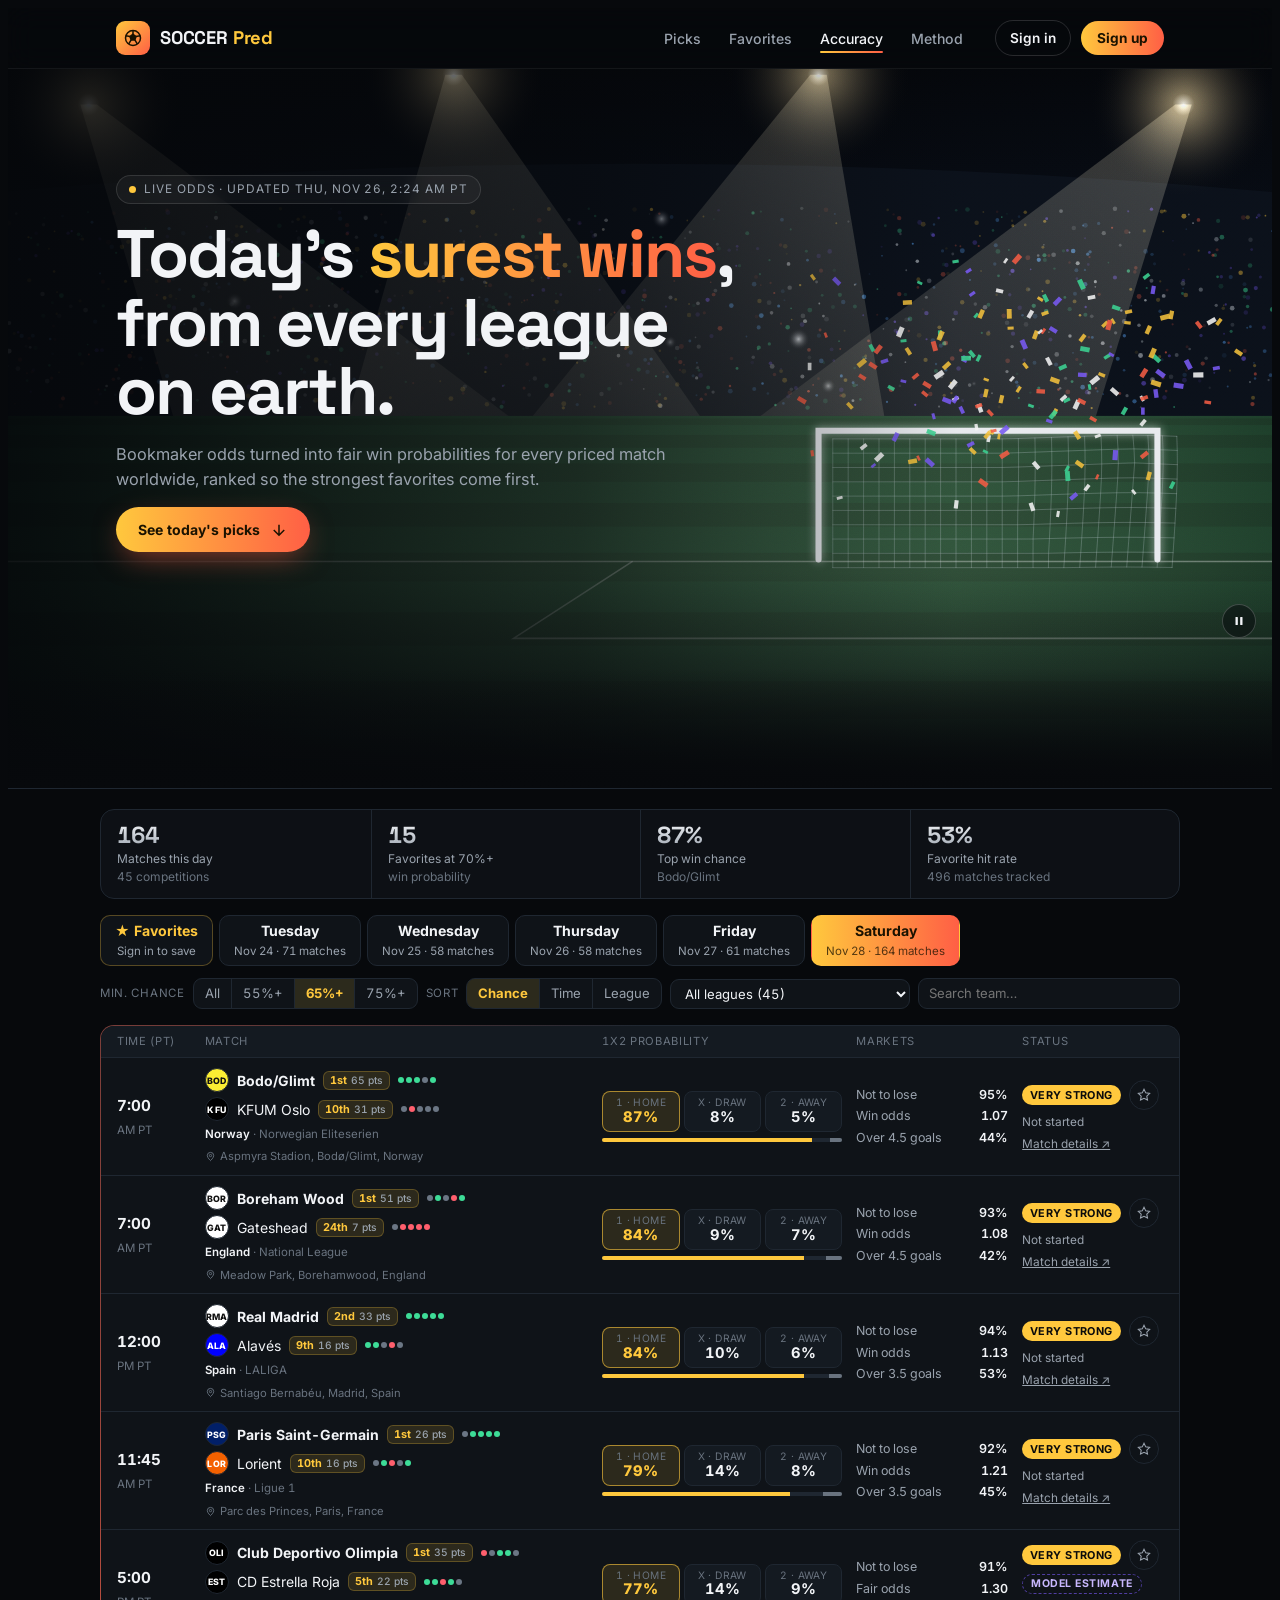
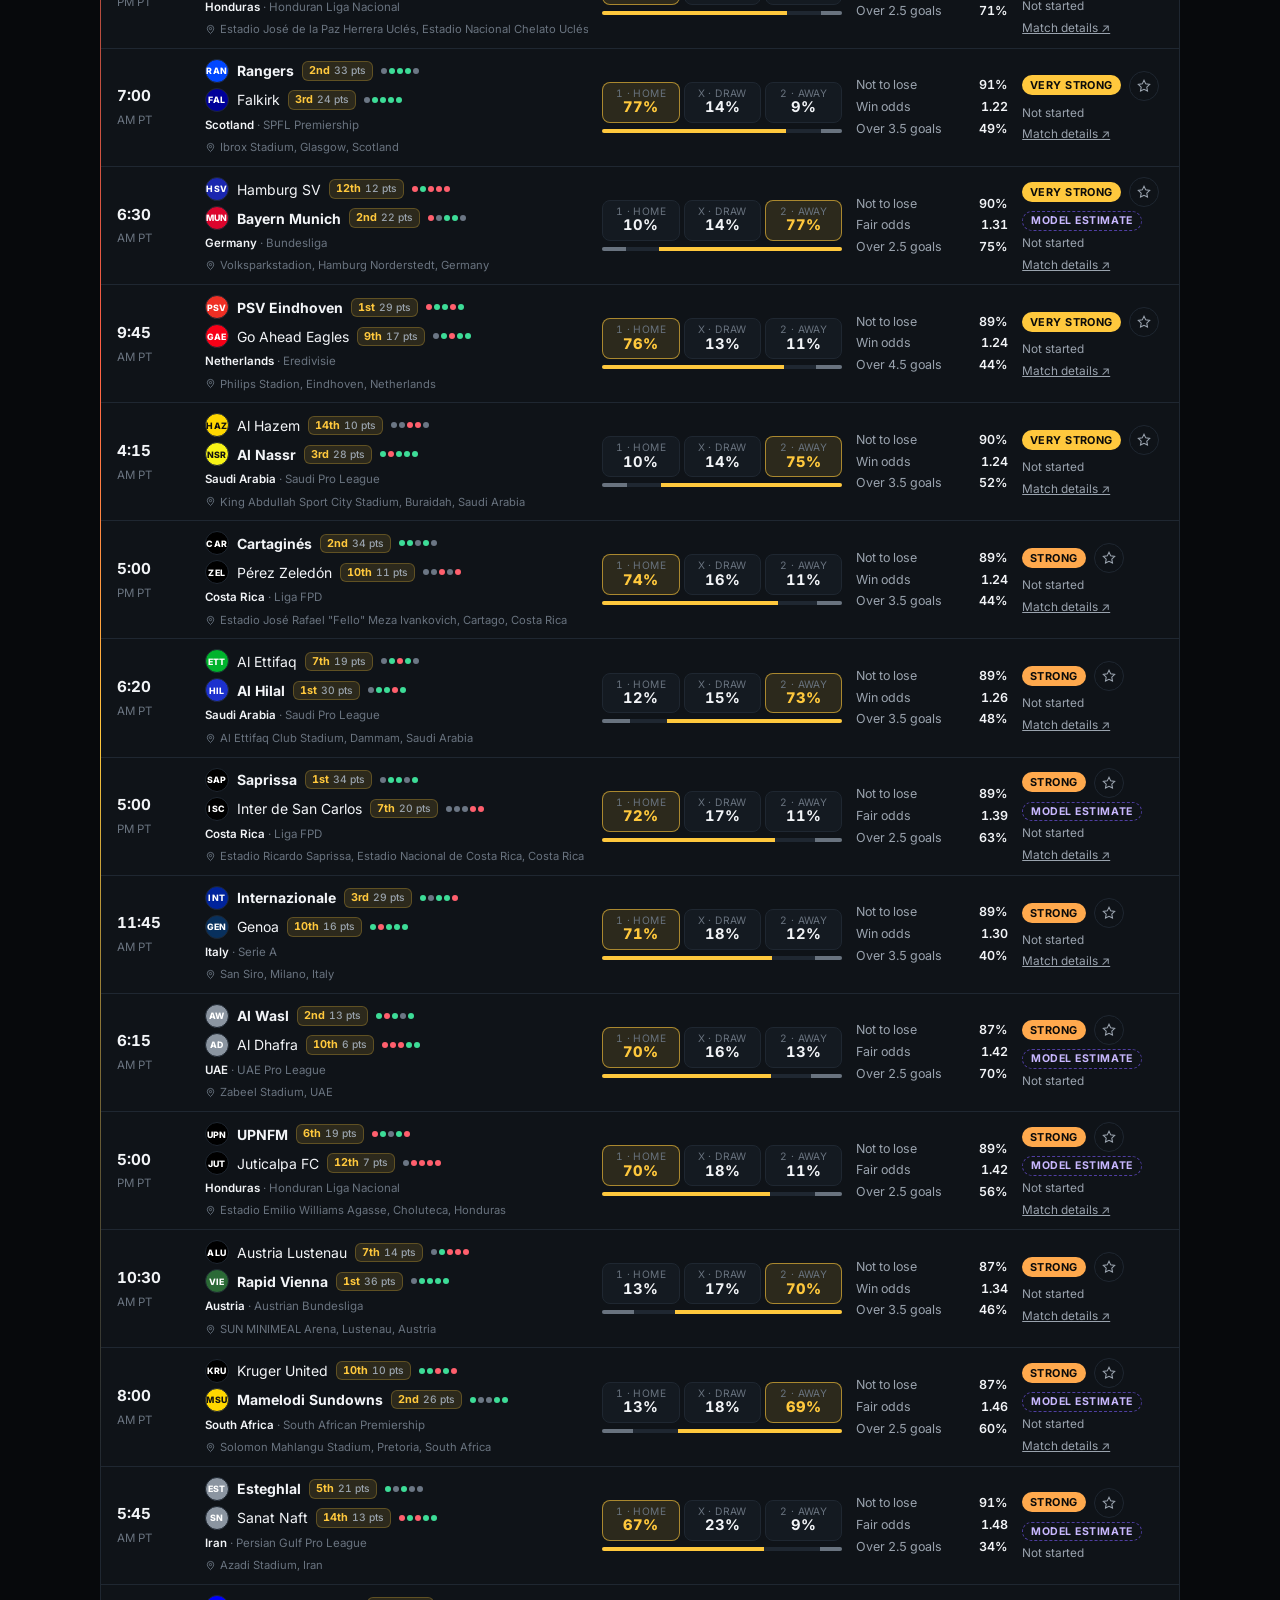
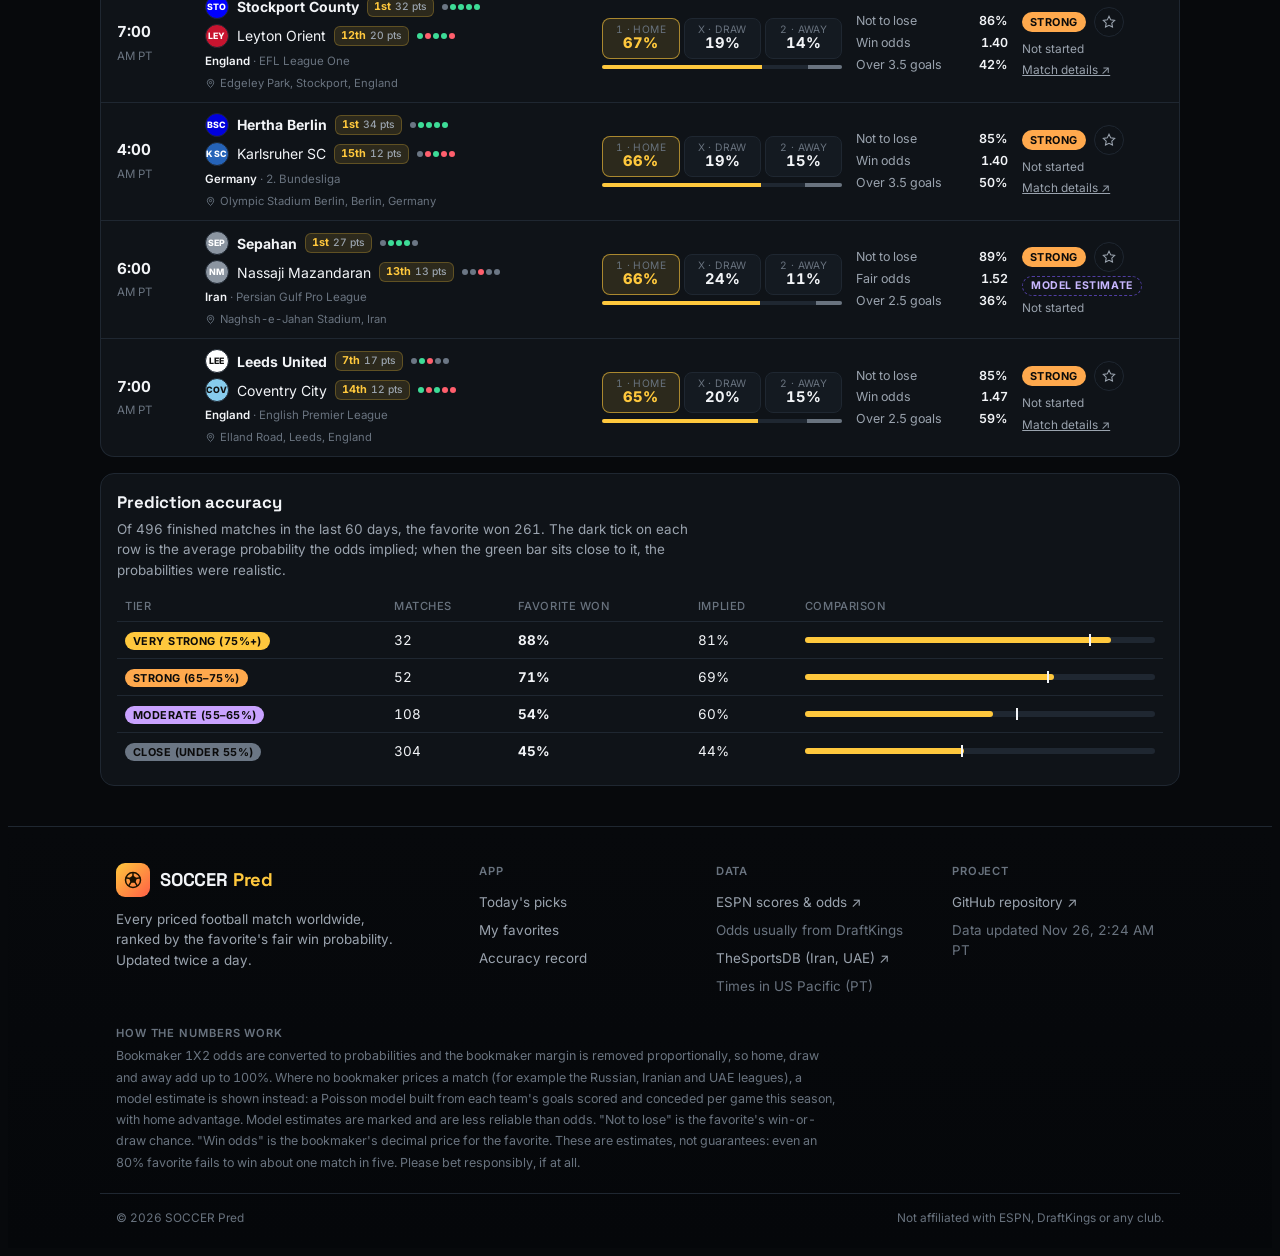
==== index.html @ 6548b14e "Daily data refresh" ====
<!doctype html><html lang="en"><head><meta charset="utf-8"><meta name="viewport" content="width=device-width,initial-scale=1"><title>SOCCER Pred</title>
<meta name="claude:viewport-fit-sides" content="cover">
<link rel="preconnect" href="https://fonts.googleapis.com">
<link rel="stylesheet" href="https://fonts.googleapis.com/css2?family=Inter:wght@400;500;600;700;800&family=Space+Grotesk:wght@600;700&display=swap">
<style>
/* Layout: analyst board. Summary strip, day + filter bar, then one dense row per fixture
   (kick-off | teams with form | 1-X-2 probability | markets | status), stacking to cards on phones. */
:root{
  --bg:#07090c; --surface:#0f1318; --raise:#141a21; --ink:#f2f4f7; --muted:#9aa3ae; --faint:#69737f; --line:#1f2731;
  --accent:#ffc83d; --accent-2:#ff5f45; --accent-3:#7c5cff; --accent-ink:#1a1200; --accent-soft:rgba(255,200,61,.12);
  --tier4:#ffc83d; --tier3:#ffa94d; --tier2:#c9a2ff; --tier1:#6b7684;
  --live:#ff5f45; --win:#3ddc97; --loss:#ff5f6d; --draw:#6b7684;
  --font:"Inter",system-ui,"Segoe UI",sans-serif; --display:"Space Grotesk","Inter",system-ui,sans-serif;
  --r:14px; color-scheme:dark;
}
*{box-sizing:border-box}
body{background:var(--bg);color:var(--ink);font-family:var(--font);font-size:14px;line-height:1.5;font-variant-numeric:tabular-nums;
  padding-left:max(16px,env(safe-area-inset-left,0px));padding-right:max(16px,env(safe-area-inset-right,0px));padding-block:20px 56px}
.wrap{max-width:1080px;margin:0 auto;display:flex;flex-direction:column;gap:16px}
button,select,input{font:inherit;color:inherit}
:focus-visible{outline:2px solid var(--accent);outline-offset:2px}

/* header */
.head{display:flex;flex-wrap:wrap;align-items:flex-end;justify-content:space-between;gap:12px}
.brand{display:flex;align-items:center;gap:12px}
.mark{width:40px;height:40px;border-radius:10px;background:var(--accent);display:grid;place-items:center;flex:none}
.mark svg{width:24px;height:24px}
.brand h1{margin:0;font-family:var(--display);font-size:1.5rem;font-weight:700;letter-spacing:-.01em}
.brand h1 span{color:var(--accent)}
.brand p{margin:0;color:var(--muted);font-size:.82rem}
.updated{font-size:.8rem;color:var(--muted);display:flex;align-items:center;gap:6px}
.dot{width:7px;height:7px;border-radius:50%;background:var(--accent);display:inline-block}

/* KPI strip */
.kpis{display:grid;grid-template-columns:repeat(4,minmax(0,1fr));background:var(--surface);border:1px solid var(--line);border-radius:var(--r)}
.kpi{padding:12px 16px;border-left:1px solid var(--line);min-width:0}
.kpi:first-child{border-left:0}
.kpi .v{font-family:var(--display);font-size:1.45rem;font-weight:700;line-height:1.2}
.kpi .l{font-size:.75rem;color:var(--muted)}
.kpi .s{font-size:.75rem;color:var(--faint);white-space:nowrap;overflow:hidden;text-overflow:ellipsis}
@media (max-width:640px){.kpis{grid-template-columns:repeat(2,minmax(0,1fr))}.kpi:nth-child(3){border-left:0}.kpi:nth-child(n+3){border-top:1px solid var(--line)}}

/* toolbar */
.bar{display:flex;flex-direction:column;gap:10px}
.days{display:flex;gap:6px;overflow-x:auto;padding-bottom:2px}
.day{flex:none;border:1px solid var(--line);background:var(--surface);border-radius:10px;padding:6px 14px;cursor:pointer;text-align:center;line-height:1.3}
.day b{display:block;font-size:.88rem}
.day small{color:var(--muted);font-size:.72rem}
.day[aria-pressed="true"]{background:var(--ink);border-color:var(--ink);color:var(--bg)}
.day[aria-pressed="true"] small{color:inherit;opacity:.75}
.filters{display:flex;flex-wrap:wrap;gap:8px;align-items:center}
.seg{display:flex;border:1px solid var(--line);border-radius:9px;background:var(--surface);overflow:hidden}
.seg button{border:0;background:none;padding:5px 11px;cursor:pointer;color:var(--muted);font-size:.82rem;border-left:1px solid var(--line)}
.seg button:first-child{border-left:0}
.seg button[aria-pressed="true"]{background:var(--accent-soft);color:var(--accent);font-weight:700}
.filters select,.filters input{border:1px solid var(--line);background:var(--surface);border-radius:9px;padding:5px 10px;font-size:.82rem;min-width:0}
.filters input{flex:1 1 170px}
.filters select{max-width:240px}
.flabel{font-size:.72rem;color:var(--faint);text-transform:uppercase;letter-spacing:.06em}

/* table */
.board{background:var(--surface);border:1px solid var(--line);border-radius:var(--r);overflow:hidden}
.thead,.row{display:grid;grid-template-columns:4.6rem minmax(0,1fr) 15rem 9.5rem 8.8rem;gap:14px;align-items:center;padding:10px 16px}
.thead{font-size:.7rem;color:var(--faint);border-bottom:1px solid var(--line);background:var(--raise);padding-block:7px;text-transform:uppercase;letter-spacing:.06em}
.row{border-top:1px solid var(--line)}
.row:first-of-type{border-top:0}
.lg{padding:7px 16px;background:var(--raise);border-top:1px solid var(--line);font-size:.75rem;color:var(--muted);font-weight:600}
.time b{display:block;font-size:.95rem}
.time small{color:var(--faint);font-size:.72rem}
.teams{display:flex;flex-direction:column;gap:5px;min-width:0}
.t{display:flex;align-items:center;gap:8px;min-width:0}
.crest{width:24px;height:24px;border-radius:50%;flex:none;display:grid;place-items:center;font-size:.55rem;font-weight:800;letter-spacing:.02em;border:1px solid var(--line)}
.tn{min-width:0;overflow:hidden;text-overflow:ellipsis;white-space:nowrap}
.t.fav .tn{font-weight:700}
.t .sc{margin-left:auto;font-weight:800;font-size:.95rem}
.form{display:flex;gap:2px;flex:none}
.form i{width:6px;height:6px;border-radius:50%;background:var(--draw)}
.form i.W{background:var(--win)}.form i.L{background:var(--loss)}
.league-sm{font-size:.72rem;color:var(--faint);overflow:hidden;text-overflow:ellipsis;white-space:nowrap}

.x12{display:grid;grid-template-columns:repeat(3,1fr);gap:4px}
.cell{border:1px solid var(--line);border-radius:8px;padding:4px 0 5px;text-align:center;line-height:1.2;background:var(--raise)}
.cell small{display:block;font-size:.64rem;color:var(--faint);text-transform:uppercase;letter-spacing:.04em}
.cell b{font-size:.92rem;font-weight:700}
.cell.fav{background:var(--accent-soft);border-color:var(--accent)}
.cell.fav b{color:var(--accent);font-weight:800}
.cell.hit{box-shadow:inset 0 -3px 0 var(--win)}
.pbar{display:flex;height:4px;border-radius:4px;overflow:hidden;margin-top:6px;background:var(--line)}
.pbar span{height:100%}

.mk{display:flex;flex-direction:column;gap:3px;font-size:.78rem;color:var(--muted)}
.mk div{display:flex;justify-content:space-between;gap:6px}
.mk b{color:var(--ink);font-weight:600}

.st{display:flex;flex-direction:column;align-items:flex-start;gap:4px}
.tier{font-size:.68rem;font-weight:700;padding:2px 8px;border-radius:99px;color:#0b0b0b;white-space:nowrap;text-transform:uppercase;letter-spacing:.04em}
.tier.t4{background:var(--tier4)}.tier.t3{background:var(--tier3)}.tier.t2{background:var(--tier2)}.tier.t1{background:var(--tier1)}
.status{font-size:.74rem;color:var(--muted);white-space:nowrap}
.status.live{color:var(--live);font-weight:700}
.status.ok{color:var(--win);font-weight:700}
.status.bad{color:var(--loss);font-weight:700}
.status a{color:inherit}
.empty{padding:36px 16px;text-align:center;color:var(--muted)}

@media (max-width:860px){
  .thead{display:none}
  .row{grid-template-columns:3.6rem minmax(0,1fr);grid-template-areas:"time teams" "x12 x12" "mk mk" "st st";gap:10px 12px;padding:12px 14px}
  .time{grid-area:time}.teams{grid-area:teams}.x12w{grid-area:x12}
  .mk{grid-area:mk;flex-direction:row;flex-wrap:wrap;gap:6px}
  .mk div{flex:1 1 0;min-width:5.5rem;flex-direction:column;justify-content:flex-start;gap:0;background:var(--raise);border-radius:8px;padding:5px 8px;font-size:.72rem}
  .mk b{font-size:.9rem}
  .st{grid-area:st;flex-direction:row;flex-wrap:wrap;align-items:center;gap:6px 12px}
}

/* accuracy */
.panel{background:var(--surface);border:1px solid var(--line);border-radius:var(--r);padding:16px}
.panel h2{margin:0 0 4px;font-family:var(--display);font-size:1.05rem}
.panel p{margin:0;color:var(--muted);font-size:.84rem;max-width:72ch}
.cal{width:100%;border-collapse:collapse;margin-top:12px;font-size:.84rem}
.cal th{font-weight:500;color:var(--faint);font-size:.7rem;text-align:left;padding:6px 8px;border-bottom:1px solid var(--line);text-transform:uppercase;letter-spacing:.05em}
.cal td{padding:8px;border-bottom:1px solid var(--line)}
.cal tr:last-child td{border-bottom:0}
.meter{height:6px;background:var(--line);border-radius:6px;position:relative;min-width:90px}
.meter span{position:absolute;inset-block:0;left:0;border-radius:6px;background:var(--accent)}
.meter i{position:absolute;top:-3px;bottom:-3px;width:2px;background:var(--ink)}
.tablewrap{overflow-x:auto}
.foot{font-size:.76rem;color:var(--faint);line-height:1.7;max-width:90ch}

/* motion */
@keyframes rise{from{transform:translateY(10px);opacity:.001}to{transform:none;opacity:1}}
@keyframes grow{from{transform:scaleX(0)}to{transform:scaleX(1)}}
@keyframes pulse{0%{box-shadow:0 0 0 0 color-mix(in srgb,var(--accent) 60%,transparent)}70%{box-shadow:0 0 0 8px transparent}100%{box-shadow:0 0 0 0 transparent}}
@keyframes livepulse{50%{opacity:.35}}
@keyframes spin{from{transform:rotate(-200deg) scale(.6)}to{transform:none}}
@keyframes pop{0%{transform:scale(.6)}60%{transform:scale(1.12)}100%{transform:scale(1)}}
@keyframes shine{from{background-position:-150% 0}to{background-position:250% 0}}
.mark svg{animation:spin .9s cubic-bezier(.2,.8,.2,1.2) both}
.mark{transition:transform .3s}
.mark:hover svg{animation:spin .7s cubic-bezier(.2,.8,.2,1.2)}
.dot{animation:pulse 2s infinite}
.kpi{animation:rise .5s cubic-bezier(.2,.7,.2,1) both;animation-delay:calc(var(--i,0)*70ms)}
.row,.lg{animation:rise .45s cubic-bezier(.2,.7,.2,1) both;animation-delay:calc(min(var(--i,0),14)*35ms);transition:background .2s,transform .2s}
.row:hover{background:var(--raise)}
.row:hover .cell.fav{transform:translateY(-2px);box-shadow:0 4px 12px color-mix(in srgb,var(--accent) 25%,transparent)}
.cell{transition:transform .2s,box-shadow .2s}
.pbar span{transform-origin:left;animation:grow .8s cubic-bezier(.2,.7,.2,1) both;animation-delay:calc(min(var(--i,0),14)*35ms + 150ms)}
.cell.fav{background-image:linear-gradient(100deg,transparent 30%,color-mix(in srgb,var(--accent) 22%,transparent) 50%,transparent 70%);background-size:200% 100%;background-repeat:no-repeat;animation:shine 1.4s ease-out both;animation-delay:calc(min(var(--i,0),14)*35ms + 300ms)}
.tier{animation:pop .45s cubic-bezier(.2,.8,.2,1.3) both;animation-delay:calc(min(var(--i,0),14)*35ms + 250ms)}
.status.live::first-letter{animation:livepulse 1s infinite}
.status.live{animation:livepulse 1.6s ease-in-out infinite}
.meter span{transform-origin:left;animation:grow 1s cubic-bezier(.2,.7,.2,1) both}
.day,.seg button{transition:background .2s,color .2s,transform .15s,border-color .2s}
.day:hover{transform:translateY(-2px)}
.day:active,.seg button:active{transform:scale(.96)}
.form i{animation:pop .35s both;animation-delay:calc(var(--j,0)*60ms + 200ms)}
@media (prefers-reduced-motion:reduce){*,*::before,*::after{animation:none!important;transition:none!important}}

/* cinematic hero */
body{padding-block:0 56px}
.hero{position:relative;overflow:hidden;margin-left:calc(-1*max(16px,env(safe-area-inset-left,0px)));margin-right:calc(-1*max(16px,env(safe-area-inset-right,0px)));margin-bottom:20px;border-bottom:1px solid var(--line);isolation:isolate}
#fx{position:absolute;inset:0;width:100%;height:100%;z-index:-2}
.hero-glow{position:absolute;inset:-20% -10% auto;height:120%;z-index:-1;pointer-events:none;
  background:radial-gradient(40% 50% at 20% 30%,rgba(124,92,255,.35),transparent 70%),radial-gradient(35% 45% at 80% 20%,rgba(255,95,69,.28),transparent 70%),radial-gradient(40% 40% at 60% 80%,rgba(255,200,61,.18),transparent 70%);
  filter:blur(20px);animation:drift 18s ease-in-out infinite alternate}
.hero::after{content:"";position:absolute;inset:auto 0 0;height:120px;background:linear-gradient(transparent,var(--bg));z-index:-1}
.hero-in{max-width:1080px;margin:0 auto;padding:20px max(16px,env(safe-area-inset-right,0px)) 28px max(16px,env(safe-area-inset-left,0px));display:flex;flex-direction:column;gap:clamp(32px,7vw,72px)}
.hero-copy{display:flex;flex-direction:column;gap:16px;max-width:720px}
.eyebrow{align-self:flex-start;font-size:.74rem;letter-spacing:.08em;text-transform:uppercase;color:var(--muted);padding:5px 12px;border-radius:99px;border:1px solid rgba(255,255,255,.12);background:rgba(255,255,255,.04);backdrop-filter:blur(8px);animation:rise .6s both}
.headline{margin:0;font-family:var(--display);font-weight:700;font-size:clamp(2.1rem,6vw,4.2rem);line-height:1.02;letter-spacing:-.03em;text-wrap:balance;animation:blurIn 1s cubic-bezier(.2,.7,.2,1) .1s both}
.grad{background:linear-gradient(90deg,var(--accent),var(--accent-2),var(--accent-3),var(--accent));background-size:300% 100%;-webkit-background-clip:text;background-clip:text;color:transparent;animation:flow 6s linear infinite}
.lede{margin:0;color:var(--muted);font-size:1.02rem;max-width:58ch;animation:rise .7s .3s both}
.cta{align-self:flex-start;display:inline-flex;align-items:center;gap:10px;padding:12px 22px;border-radius:99px;font-weight:700;color:var(--accent-ink);text-decoration:none;
  background:linear-gradient(90deg,var(--accent),var(--accent-2));box-shadow:0 0 0 0 rgba(255,200,61,.5),0 10px 30px -8px rgba(255,95,69,.6);animation:rise .7s .45s both,ctaPulse 2.6s 1.4s infinite;transition:transform .2s}
.cta:hover{transform:translateY(-2px) scale(1.03)}
.cta svg{animation:bob 1.6s ease-in-out infinite}
.head .updated{color:var(--muted)}

/* marquee of top picks */
.marquee{position:relative;overflow:hidden;padding:4px 0 28px;-webkit-mask-image:linear-gradient(90deg,transparent,#000 8%,#000 92%,transparent);mask-image:linear-gradient(90deg,transparent,#000 8%,#000 92%,transparent)}
.track{display:flex;gap:14px;width:max-content;animation:scrollx 60s linear infinite}
.marquee:hover .track{animation-play-state:paused}
.pick{width:250px;flex:none;position:relative;border-radius:var(--r);padding:14px;background:rgba(20,26,33,.7);border:1px solid rgba(255,255,255,.08);backdrop-filter:blur(10px);display:flex;flex-direction:column;gap:8px;transition:transform .3s,border-color .3s}
.pick:hover{transform:translateY(-6px);border-color:rgba(255,200,61,.5)}
.pick .pp{font-family:var(--display);font-size:2rem;font-weight:700;line-height:1;background:linear-gradient(90deg,var(--accent),var(--accent-2));-webkit-background-clip:text;background-clip:text;color:transparent}
.pick .pt{font-weight:700;white-space:nowrap;overflow:hidden;text-overflow:ellipsis}
.pick .pm{font-size:.74rem;color:var(--muted);white-space:nowrap;overflow:hidden;text-overflow:ellipsis}
.pick .pb{height:3px;border-radius:3px;background:var(--line);overflow:hidden}
.pick .pb span{display:block;height:100%;background:linear-gradient(90deg,var(--accent),var(--accent-2))}

/* glowing animated border on the board */
@property --ang{syntax:"<angle>";inherits:false;initial-value:0deg}
.board{position:relative;border-color:transparent;background:linear-gradient(var(--surface),var(--surface)) padding-box,conic-gradient(from var(--ang),var(--line) 0 60%,var(--accent) 75%,var(--accent-2) 85%,var(--line) 100%) border-box;border:1px solid transparent;animation:spinBorder 8s linear infinite}
.kpis{background:rgba(15,19,24,.8);backdrop-filter:blur(10px)}
.kpi .v{background:linear-gradient(180deg,var(--ink),var(--muted));-webkit-background-clip:text;background-clip:text;color:transparent}
.row{position:relative}
.row::before{content:"";position:absolute;inset:0;pointer-events:none;opacity:0;transition:opacity .3s;background:radial-gradient(260px circle at var(--mx,50%) var(--my,50%),rgba(255,200,61,.09),transparent 70%)}
.row:hover::before{opacity:1}
.day[aria-pressed="true"]{background:linear-gradient(90deg,var(--accent),var(--accent-2));border-color:transparent;color:var(--accent-ink)}
.cell.fav{border-color:rgba(255,200,61,.6)}

@keyframes drift{0%{transform:translate3d(0,0,0) rotate(0)}100%{transform:translate3d(-4%,3%,0) rotate(8deg)}}
@keyframes flow{to{background-position:300% 0}}
@keyframes blurIn{from{filter:blur(14px);transform:translateY(16px) scale(.98);opacity:.001}to{filter:none;transform:none;opacity:1}}
@keyframes ctaPulse{0%{box-shadow:0 0 0 0 rgba(255,200,61,.45),0 10px 30px -8px rgba(255,95,69,.6)}70%{box-shadow:0 0 0 14px rgba(255,200,61,0),0 10px 30px -8px rgba(255,95,69,.6)}100%{box-shadow:0 0 0 0 rgba(255,200,61,0),0 10px 30px -8px rgba(255,95,69,.6)}}
@keyframes bob{50%{transform:translateY(3px)}}
@keyframes scrollx{to{transform:translateX(-50%)}}
@keyframes spinBorder{to{--ang:360deg}}
@media (prefers-reduced-motion:reduce){.track{animation:none!important}}

.pos{flex:none;display:inline-flex;align-items:baseline;gap:4px;font-size:.68rem;font-weight:700;color:var(--accent);background:var(--accent-soft);border:1px solid rgba(255,200,61,.25);border-radius:6px;padding:0 6px;line-height:1.6}
.pos small{font-weight:500;color:var(--muted);font-size:.64rem}
.ctry{color:var(--ink);font-weight:600}
.venue{font-size:.7rem;color:var(--faint);display:flex;align-items:center;gap:4px;white-space:nowrap;overflow:hidden;text-overflow:ellipsis}
.venue svg{flex:none}
.goals{display:flex;gap:6px;align-items:flex-start;font-size:.72rem;color:var(--muted);margin-top:2px;padding:5px 8px;border-radius:8px;background:var(--raise);border:1px solid var(--line)}
.goals svg{flex:none;margin-top:3px;color:var(--accent)}
.goals em{font-style:normal;color:var(--ink);font-weight:600;margin-right:2px}
.goals .g{white-space:nowrap;margin-right:8px}
.goals .g b{color:var(--accent);font-weight:600}
.goals > div{display:flex;flex-direction:column;gap:2px;min-width:0}
.goals > div > div{display:flex;flex-wrap:wrap;column-gap:2px}

/* navbar */
html{scroll-behavior:smooth;scroll-padding-top:calc(72px + env(safe-area-inset-top,0px))}
body::before{content:"";position:fixed;inset:0 0 auto;height:env(safe-area-inset-top,0px);z-index:60;background:rgba(7,9,12,.85)}
.nav{position:sticky;top:env(safe-area-inset-top,0px);z-index:50;margin-left:calc(-1*max(16px,env(safe-area-inset-left,0px)));margin-right:calc(-1*max(16px,env(safe-area-inset-right,0px)));background:rgba(7,9,12,.55);backdrop-filter:blur(14px) saturate(140%);-webkit-backdrop-filter:blur(14px) saturate(140%);border-bottom:1px solid rgba(255,255,255,.06);animation:navIn .6s cubic-bezier(.2,.7,.2,1) both}
.nav-in{max-width:1080px;margin:0 auto;display:flex;align-items:center;gap:20px;padding:12px max(16px,env(safe-area-inset-right,0px)) 12px max(16px,env(safe-area-inset-left,0px))}
.brand{display:flex;align-items:center;gap:10px;text-decoration:none;color:var(--ink)}
.brand .mark{width:34px;height:34px;border-radius:9px;background:linear-gradient(135deg,var(--accent),var(--accent-2));display:grid;place-items:center;flex:none}
.brand .mark svg{width:20px;height:20px}
.bname{font-family:var(--display);font-weight:700;font-size:1.15rem;letter-spacing:-.01em;white-space:nowrap}
.bname span{color:var(--accent)}
.links{display:flex;gap:4px;margin-left:auto}
.links a{position:relative;color:var(--muted);text-decoration:none;font-size:.88rem;font-weight:500;padding:6px 12px;border-radius:8px;transition:color .2s,background .2s}
.links a:hover{color:var(--ink);background:rgba(255,255,255,.05)}
.links a::after{content:"";position:absolute;left:12px;right:12px;bottom:2px;height:2px;border-radius:2px;background:linear-gradient(90deg,var(--accent),var(--accent-2));transform:scaleX(0);transform-origin:left;transition:transform .3s}
.links a:hover::after,.links a.on::after{transform:scaleX(1)}
.links a.on{color:var(--ink)}
.acct{display:flex;align-items:center;gap:10px}
.signin{border:1px solid rgba(255,200,61,.45);background:rgba(255,200,61,.08);color:var(--accent);font-weight:700;font-size:.85rem;padding:7px 16px;border-radius:99px;cursor:pointer;transition:background .2s,transform .15s}
.signin:hover{background:rgba(255,200,61,.18);transform:translateY(-1px)}
.who{display:flex;align-items:center;gap:8px;font-size:.85rem;padding:3px 12px 3px 3px;border-radius:99px;border:1px solid var(--line);background:var(--raise);animation:pop .4s both}
.who img{width:28px;height:28px;border-radius:50%;object-fit:cover}
.who small{display:block;color:var(--faint);font-size:.66rem;line-height:1.1}
.who b{display:block;font-weight:600;line-height:1.2;max-width:12ch;overflow:hidden;text-overflow:ellipsis;white-space:nowrap}
.burger{display:none;background:none;border:0;cursor:pointer;padding:8px;flex-direction:column;gap:4px}
.burger span{display:block;width:20px;height:2px;border-radius:2px;background:var(--ink);transition:transform .25s,opacity .25s}
.burger[aria-expanded="true"] span:nth-child(1){transform:translateY(6px) rotate(45deg)}
.burger[aria-expanded="true"] span:nth-child(2){opacity:0}
.burger[aria-expanded="true"] span:nth-child(3){transform:translateY(-6px) rotate(-45deg)}
@media (max-width:760px){
  .burger{display:flex}
  .acct{margin-left:auto}
  .links{position:absolute;top:100%;left:0;right:0;flex-direction:column;gap:0;margin:0;padding:8px max(16px,env(safe-area-inset-left,0px));background:rgba(7,9,12,.96);border-bottom:1px solid var(--line);transform:translateY(-8px);opacity:0;pointer-events:none;transition:opacity .25s,transform .25s}
  .links.open{opacity:1;transform:none;pointer-events:auto}
  .links a{padding:12px}
  .who b,.who small{display:none}.who{padding:3px}
}
/* sign-in panel */
.auth[hidden],[hidden]{display:none!important}
.auth{position:fixed;inset:0;z-index:70;display:grid;place-items:center;padding:16px;background:rgba(0,0,0,.6);backdrop-filter:blur(6px);animation:fadeIn .2s both}
.auth-card{position:relative;max-width:400px;width:100%;background:var(--surface);border:1px solid var(--line);border-radius:18px;padding:28px 24px;display:flex;flex-direction:column;gap:14px;animation:blurIn .4s both}
.auth-card h3{margin:0;font-family:var(--display);font-size:1.3rem}
.auth-card p{margin:0;color:var(--muted);font-size:.9rem}
.auth-x{position:absolute;top:10px;right:12px;background:none;border:0;color:var(--muted);font-size:1.4rem;cursor:pointer}

/* hero grid + Messi card */
.hero-grid{display:grid;grid-template-columns:minmax(0,1.15fr) minmax(0,.85fr);gap:clamp(24px,4vw,48px);align-items:center}
@media (max-width:900px){.hero-grid{grid-template-columns:1fr}}
.hero-in{padding-top:clamp(28px,5vw,56px)}
.eyebrow{display:inline-flex;align-items:center;gap:8px}
#hello{display:block;font-size:.42em;color:var(--muted);font-weight:600;letter-spacing:0;margin-bottom:10px}
#hello:empty{display:none}
.messi{position:relative;border-radius:20px;padding:22px;background:linear-gradient(160deg,rgba(124,92,255,.18),rgba(15,19,24,.85) 45%,rgba(255,95,69,.14));border:1px solid rgba(255,255,255,.1);backdrop-filter:blur(12px);overflow:hidden;animation:blurIn .9s .25s cubic-bezier(.2,.7,.2,1) both;box-shadow:0 30px 80px -30px rgba(124,92,255,.45)}
.messi::before{content:"";position:absolute;inset:-1px;border-radius:inherit;padding:1px;background:conic-gradient(from var(--ang),transparent 0 70%,var(--accent) 80%,var(--accent-2) 90%,transparent);-webkit-mask:linear-gradient(#000 0 0) content-box,linear-gradient(#000 0 0);-webkit-mask-composite:xor;mask-composite:exclude;animation:spinBorder 6s linear infinite;pointer-events:none}
.mx-top{display:flex;align-items:center;gap:14px}
.jersey{width:64px;height:64px;flex:none;position:relative;display:grid;place-items:center;font-family:var(--display);font-weight:700;font-size:1.6rem;color:#fff;
  background:linear-gradient(90deg,#f7b5cd 0 18%,#231f20 18% 82%,#f7b5cd 82%);clip-path:polygon(22% 0,38% 8%,62% 8%,78% 0,100% 18%,88% 36%,82% 30%,82% 100%,18% 100%,18% 30%,12% 36%,0 18%);animation:float 4s ease-in-out infinite}
.mx-name{font-family:var(--display);font-size:1.35rem;font-weight:700;line-height:1.1}
.mx-sub{color:var(--muted);font-size:.8rem}
.mx-live{margin-left:auto;font-size:.66rem;text-transform:uppercase;letter-spacing:.08em;color:var(--accent);border:1px solid rgba(255,200,61,.35);border-radius:99px;padding:3px 8px;white-space:nowrap}
.mx-big{display:flex;align-items:flex-end;gap:12px;margin:18px 0 6px}
.mx-big .n{font-family:var(--display);font-size:clamp(3.6rem,8vw,5rem);font-weight:700;line-height:.9;background:linear-gradient(180deg,#fff,var(--accent) 70%,var(--accent-2));-webkit-background-clip:text;background-clip:text;color:transparent}
.mx-big .l{color:var(--muted);font-size:.85rem;padding-bottom:8px}
.mx-big .l b{display:block;color:var(--ink);font-size:1rem}
.mx-stats{display:grid;grid-template-columns:repeat(4,minmax(0,1fr));gap:8px;margin-top:10px}
.mx-stats div{background:rgba(255,255,255,.04);border:1px solid rgba(255,255,255,.07);border-radius:10px;padding:8px;text-align:center}
.mx-stats b{display:block;font-family:var(--display);font-size:1.15rem}
.mx-stats small{color:var(--faint);font-size:.66rem;text-transform:uppercase;letter-spacing:.05em}
.mx-h{margin:16px 0 8px;font-size:.7rem;text-transform:uppercase;letter-spacing:.08em;color:var(--faint)}
.mx-games{display:flex;flex-direction:column;gap:6px}
.mg{display:grid;grid-template-columns:22px minmax(0,1fr) auto auto;gap:10px;align-items:center;font-size:.8rem;padding:6px 8px;border-radius:9px;background:rgba(255,255,255,.03);animation:rise .4s both;animation-delay:calc(600ms + var(--k)*80ms)}
.mg .r{width:22px;height:22px;border-radius:6px;display:grid;place-items:center;font-weight:800;font-size:.7rem;color:#0b0b0b}
.mg .r.W{background:var(--win)}.mg .r.D{background:var(--draw)}.mg .r.L{background:var(--loss)}
.mg .o{white-space:nowrap;overflow:hidden;text-overflow:ellipsis;color:var(--muted)}
.mg .o b{color:var(--ink);font-weight:600}
.mg .ga{display:flex;gap:4px}
.mg .ga span{font-size:.68rem;font-weight:700;padding:1px 6px;border-radius:5px;background:rgba(255,200,61,.15);color:var(--accent)}
.mg .ga span.as{background:rgba(124,92,255,.2);color:#c9b8ff}
.mg .sc{font-weight:700}
.mx-next{margin-top:12px;font-size:.8rem;color:var(--muted);padding:8px 10px;border-radius:10px;border:1px dashed rgba(255,255,255,.12)}
.mx-next b{color:var(--ink)}

/* footer */
.footer{margin-top:40px;margin-left:calc(-1*max(16px,env(safe-area-inset-left,0px)));margin-right:calc(-1*max(16px,env(safe-area-inset-right,0px)));margin-bottom:-56px;border-top:1px solid var(--line);background:linear-gradient(180deg,var(--bg),#05070a);position:relative;overflow:hidden}
.footer::before{content:"";position:absolute;left:50%;top:-1px;width:60%;height:1px;transform:translateX(-50%);background:linear-gradient(90deg,transparent,var(--accent),var(--accent-2),transparent);animation:sweep 5s ease-in-out infinite alternate}
.foot-in,.foot-method,.foot-bar{max-width:1080px;margin:0 auto;padding-left:max(16px,env(safe-area-inset-left,0px));padding-right:max(16px,env(safe-area-inset-right,0px))}
.foot-in{display:grid;grid-template-columns:minmax(0,1.6fr) repeat(3,minmax(0,1fr));gap:24px;padding-block:36px 20px}
@media (max-width:760px){.foot-in{grid-template-columns:1fr 1fr}.foot-brand{grid-column:1/-1}}
.foot-brand p{color:var(--muted);font-size:.84rem;max-width:36ch;margin:12px 0 0}
.foot-col{display:flex;flex-direction:column;gap:8px;font-size:.84rem;min-width:0}
.foot-col h4,.foot-method h4{margin:0 0 4px;font-size:.7rem;text-transform:uppercase;letter-spacing:.08em;color:var(--faint);font-weight:600}
.foot-col a{color:var(--muted);text-decoration:none;transition:color .2s}
.foot-col a:hover{color:var(--accent)}
.foot-col span{color:var(--faint)}
.foot-method{padding-block:8px 20px}
.foot-method p{margin:0;color:var(--faint);font-size:.78rem;line-height:1.7;max-width:90ch}
.foot-bar{display:flex;flex-wrap:wrap;justify-content:space-between;gap:8px;padding-block:16px calc(20px + env(safe-area-inset-bottom,0px));border-top:1px solid var(--line);font-size:.74rem;color:var(--faint)}

@keyframes navIn{from{transform:translateY(-100%)}to{transform:none}}
@keyframes fadeIn{from{opacity:0}}
@keyframes float{50%{transform:translateY(-4px) rotate(-2deg)}}
@keyframes sweep{from{width:20%}to{width:80%}}

/* hero video */
.hero{min-height:min(720px,92vh)}
.hero .hero-in{min-height:min(560px,70vh);justify-content:center}
.hero-shade{position:absolute;inset:0;z-index:-1;pointer-events:none;background:linear-gradient(90deg,rgba(5,7,10,.88) 0%,rgba(5,7,10,.55) 45%,rgba(5,7,10,.05) 75%),linear-gradient(0deg,var(--bg) 0%,transparent 30%)}
@media (max-width:760px){.hero-shade{background:linear-gradient(180deg,rgba(5,7,10,.75),rgba(5,7,10,.35) 60%,var(--bg))}}
.grain{position:absolute;inset:0;z-index:-1;pointer-events:none;opacity:.07;mix-blend-mode:overlay;background-image:url("data:image/svg+xml,%3Csvg xmlns='http://www.w3.org/2000/svg' width='140' height='140'%3E%3Cfilter id='n'%3E%3CfeTurbulence type='fractalNoise' baseFrequency='.9' numOctaves='2'/%3E%3C/filter%3E%3Crect width='100%25' height='100%25' filter='url(%23n)'/%3E%3C/svg%3E");animation:grainShift .4s steps(3) infinite}
.vctl{position:absolute;right:max(16px,env(safe-area-inset-right,0px));bottom:150px;z-index:2;width:34px;height:34px;border-radius:50%;border:1px solid rgba(255,255,255,.2);background:rgba(7,9,12,.5);color:var(--ink);display:grid;place-items:center;cursor:pointer;backdrop-filter:blur(6px)}
.vctl:hover{border-color:var(--accent);color:var(--accent)}
.hero-grid{grid-template-columns:minmax(0,1fr)}
.hero-copy{max-width:640px}
@keyframes grainShift{0%{transform:translate(0,0)}33%{transform:translate(-8px,5px)}66%{transform:translate(6px,-7px)}}

/* account buttons, panel, menu */
.ghost{border:1px solid rgba(255,255,255,.14);background:transparent;color:var(--ink);font-weight:600;font-size:.85rem;padding:7px 14px;border-radius:99px;cursor:pointer;transition:border-color .2s,background .2s}
.ghost:hover{border-color:rgba(255,255,255,.35);background:rgba(255,255,255,.05)}
.signin{background:linear-gradient(90deg,var(--accent),var(--accent-2));color:var(--accent-ink);border:0}
.signin:hover{background:linear-gradient(90deg,var(--accent),var(--accent-2));filter:brightness(1.08)}
.auth-tabs{display:grid;grid-template-columns:1fr 1fr;background:var(--raise);border:1px solid var(--line);border-radius:12px;padding:3px;margin-right:28px}
.auth-tabs button{border:0;background:none;color:var(--muted);font-weight:600;padding:8px;border-radius:9px;cursor:pointer}
.auth-tabs button[aria-selected="true"]{background:var(--surface);color:var(--ink);box-shadow:0 1px 0 rgba(255,255,255,.05),0 4px 14px rgba(0,0,0,.4)}
.auth-form{display:flex;flex-direction:column;gap:8px}
.auth-form h3{margin:8px 0 0;font-family:var(--display);font-size:1.3rem}
.auth-form label{font-size:.78rem;color:var(--muted);margin-top:6px}
.auth-form label small{color:var(--faint)}
.auth-form input{background:var(--raise);border:1px solid var(--line);border-radius:10px;padding:10px 12px;color:var(--ink);font-size:.95rem;transition:border-color .2s,box-shadow .2s}
.auth-form input:focus{outline:none;border-color:var(--accent);box-shadow:0 0 0 3px rgba(255,200,61,.15)}
.muted{color:var(--muted);font-size:.88rem;margin:0}
.fine{color:var(--faint);font-size:.74rem;margin:2px 0 0;line-height:1.5}
.err{color:var(--loss);font-size:.82rem;margin:0}
.cta.wide{align-self:stretch;justify-content:center;margin-top:8px;border:0;cursor:pointer;animation:none}
.acct-card{display:flex;align-items:center;gap:12px;padding:12px;border-radius:12px;background:var(--raise);border:1px solid var(--line)}
.acct-card img{width:40px;height:40px;border-radius:50%}
.acct-card b{display:block}.acct-card small{color:var(--muted);font-size:.78rem}
.who-wrap{position:relative}
.who{cursor:pointer;color:var(--ink);font:inherit;text-align:left}
.who .av{width:28px;height:28px;border-radius:50%;display:grid;place-items:center;font-weight:800;background:linear-gradient(135deg,var(--accent),var(--accent-2));color:var(--accent-ink);overflow:hidden;flex:none}
.who .av img{width:100%;height:100%;object-fit:cover}
.menu{position:absolute;right:0;top:calc(100% + 8px);min-width:220px;background:var(--surface);border:1px solid var(--line);border-radius:14px;padding:6px;box-shadow:0 20px 50px rgba(0,0,0,.5);display:flex;flex-direction:column;animation:rise .2s both;z-index:60}
.menu-head{padding:10px 10px 8px;border-bottom:1px solid var(--line);margin-bottom:4px}
.menu-head b{display:block}.menu-head small{color:var(--muted);font-size:.76rem}
.menu button{background:none;border:0;color:var(--ink);text-align:left;padding:9px 10px;border-radius:8px;cursor:pointer;font-size:.88rem}
.menu button:hover{background:var(--raise)}
.menu .danger{color:var(--loss)}
.toast{position:fixed;left:50%;bottom:calc(24px + env(safe-area-inset-bottom,0px));transform:translateX(-50%);z-index:80;background:var(--surface);color:var(--ink);border:1px solid rgba(255,200,61,.35);padding:10px 18px;border-radius:99px;font-size:.88rem;font-weight:600;box-shadow:0 12px 40px rgba(0,0,0,.5)}
.toast.show{animation:toastIn .35s cubic-bezier(.2,.8,.2,1.2) both}
@keyframes toastIn{from{transform:translate(-50%,20px);opacity:0}to{transform:translate(-50%,0);opacity:1}}

/* favorites */
.st-top{display:flex;align-items:center;gap:8px}
.star{width:30px;height:30px;border-radius:50%;display:grid;place-items:center;border:1px solid var(--line);background:transparent;cursor:pointer;flex:none;transition:transform .2s,border-color .2s,background .2s}
.star svg{fill:none;stroke:var(--muted);stroke-width:1.6;transition:fill .2s,stroke .2s}
.star:hover{border-color:var(--accent);transform:scale(1.08)}
.star:hover svg{stroke:var(--accent)}
.star.on{border-color:var(--accent);background:rgba(255,200,61,.12)}
.star.on svg{fill:var(--accent);stroke:var(--accent);animation:pop .4s cubic-bezier(.2,.8,.2,1.4)}
.favday{border-color:rgba(255,200,61,.3)}
.favday b{color:var(--accent)}
.day.favday[aria-pressed="true"] b{color:var(--accent-ink)}
.fav-empty{display:flex;flex-direction:column;align-items:center;gap:8px}
.fav-empty b{font-size:1.05rem;color:var(--ink)}
.fav-empty p{margin:0}
.big-star svg{width:44px;height:44px;fill:rgba(255,200,61,.15);stroke:var(--accent);stroke-width:1.2;animation:float 3s ease-in-out infinite}
.fav-cta{display:flex;gap:10px;margin-top:6px}
.fav-cta .cta{border:0;cursor:pointer;animation:none}
.row.saved{opacity:.8}

.src{font-size:.66rem;font-weight:700;text-transform:uppercase;letter-spacing:.05em;color:#c9b8ff;border:1px dashed rgba(124,92,255,.6);border-radius:99px;padding:1px 8px;white-space:nowrap;cursor:help}

.hl{display:inline-flex;align-items:center;gap:7px;font-size:.74rem;font-weight:700;color:var(--ink);text-decoration:none;padding:3px 10px 3px 3px;border-radius:99px;background:rgba(255,95,69,.12);border:1px solid rgba(255,95,69,.4);transition:background .2s,transform .2s;white-space:nowrap}
.hl:hover{background:rgba(255,95,69,.25);transform:translateY(-1px)}
.hl-ic{width:20px;height:20px;border-radius:50%;display:grid;place-items:center;background:linear-gradient(135deg,var(--accent-2),#ff2e63);color:#fff;box-shadow:0 0 0 0 rgba(255,95,69,.6);animation:hlPulse 2s infinite}
@keyframes hlPulse{70%{box-shadow:0 0 0 7px rgba(255,95,69,0)}100%{box-shadow:0 0 0 0 rgba(255,95,69,0)}}
</style></head><body>

<nav class="nav" id="nav">
  <div class="nav-in">
    <a class="brand" href="#hero" aria-label="SOCCER Pred home"><span class="mark" aria-hidden="true"><svg viewBox="0 0 24 24" fill="none" stroke="var(--accent-ink)" stroke-width="1.8"><circle cx="12" cy="12" r="9"/><path d="M12 7.5l3.6 2.6-1.4 4.2H9.8L8.4 10.1z" fill="var(--accent-ink)"/><path d="M12 3v4.5M20.6 9.2l-5 0.9M17.3 19.4l-3.1-5.1M6.7 19.4l3.1-5.1M3.4 9.2l5 0.9"/></svg></span><span class="bname">SOCCER <span>Pred</span></span></a>
    <div class="links" id="links">
      <a href="#board-top">Picks</a><a href="#board-top" id="navFavs">Favorites</a><a href="#accuracy">Accuracy</a><a href="#method">Method</a>
    </div>
    <div class="acct" id="acct">
      <button class="ghost" id="btnSignin" type="button">Sign in</button>
      <button class="signin" id="btnSignup" type="button">Sign up</button>
    </div>
    <button class="burger" id="burger" type="button" aria-label="Menu" aria-expanded="false"><span></span><span></span><span></span></button>
  </div>
</nav>
<div class="auth" id="authPanel" hidden>
  <div class="auth-card" role="dialog" aria-modal="true" aria-labelledby="authTitle">
    <button class="auth-x" id="authClose" type="button" aria-label="Close">×</button>
    <div class="auth-tabs" role="tablist">
      <button type="button" role="tab" id="tabUp" aria-selected="true">Sign up</button>
      <button type="button" role="tab" id="tabIn" aria-selected="false">Sign in</button>
    </div>
    <form id="formUp" class="auth-form" novalidate>
      <h3 id="authTitle">Create your account</h3>
      <p class="muted">Save favorite games and see them on every device.</p>
      <label for="upName">Display name</label>
      <input id="upName" type="text" maxlength="40" autocomplete="nickname" required>
      <label for="upTeam">Favorite team <small>(optional)</small></label>
      <input id="upTeam" type="text" maxlength="60" placeholder="e.g. Real Madrid">
      <p class="err" id="upErr" hidden></p>
      <button class="cta wide" type="submit"><span>Create account</span></button>
      <p class="fine" id="upFine"></p>
    </form>
    <form id="formIn" class="auth-form" hidden novalidate>
      <h3>Welcome back</h3>
      <div class="acct-card" id="inCard"></div>
      <p class="err" id="inErr" hidden></p>
      <button class="cta wide" type="submit" id="inBtn"><span>Sign in</span></button>
      <p class="fine">No password to remember: your SOCCER Pred account is tied to the Claude account you are signed in with.</p>
    </form>
  </div>
</div>
<div class="toast" id="toast" role="status" aria-live="polite" hidden></div>
<section class="hero" id="hero">
  <canvas id="fx" role="img" aria-label="Animated stadium scene: a ball curls into the top corner of the net under floodlights"></canvas>
  <div class="grain" aria-hidden="true"></div>
  <button class="vctl" id="vctl" type="button" aria-label="Pause video"><svg viewBox="0 0 24 24" width="14" height="14" fill="currentColor"><rect x="6" y="5" width="4" height="14" rx="1"/><rect x="14" y="5" width="4" height="14" rx="1"/></svg></button>
  <div class="hero-shade" aria-hidden="true"></div>
  <div class="hero-in">
    <div class="hero-grid">
      <div class="hero-copy">
        <span class="eyebrow"><span class="dot"></span> <span id="updated">Odds-based football predictions</span></span>
        <h2 class="headline"><span id="hello"></span>Today's <span class="grad">surest wins</span>,<br>from every league on earth.</h2>
        <p class="lede">Bookmaker odds turned into fair win probabilities for every priced match worldwide, ranked so the strongest favorites come first.</p>
        <a class="cta" href="#board-top"><span>See today's picks</span><svg viewBox="0 0 24 24" width="18" height="18" fill="none" stroke="currentColor" stroke-width="2"><path d="M12 5v14M5 12l7 7 7-7"/></svg></a>
      </div>
    </div>
  </div>
  <div class="marquee" aria-label="Top upcoming picks"><div class="track" id="track"></div></div>
</section>
<div class="wrap" id="board-top">
  <section class="kpis" id="kpis" aria-label="Day summary"></section>

  <section class="bar">
    <div class="days" id="days" role="group" aria-label="Day"></div>
    <div class="filters">
      <span class="flabel">Min. chance</span>
      <div class="seg" id="minSeg" role="group" aria-label="Minimum win probability"></div>
      <span class="flabel">Sort</span>
      <div class="seg" id="sortSeg" role="group" aria-label="Sort by"></div>
      <select id="league" aria-label="League"></select>
      <input id="q" type="search" placeholder="Search team…" aria-label="Search team">
    </div>
  </section>

  <section class="board" aria-label="Matches">
    <div class="thead"><span>Time (PT)</span><span>Match</span><span>1X2 probability</span><span>Markets</span><span>Status</span></div>
    <div id="rows"></div>
  </section>

  <section class="panel" id="accuracy">
    <h2>Prediction accuracy</h2>
    <p id="calNote"></p>
    <div class="tablewrap"><table class="cal" id="cal"></table></div>
  </section>


</div>

<footer class="footer" id="method">
  <div class="foot-in">
    <div class="foot-brand">
      <a class="brand" href="#hero"><span class="mark" aria-hidden="true"><svg viewBox="0 0 24 24" fill="none" stroke="var(--accent-ink)" stroke-width="1.8"><circle cx="12" cy="12" r="9"/><path d="M12 7.5l3.6 2.6-1.4 4.2H9.8L8.4 10.1z" fill="var(--accent-ink)"/><path d="M12 3v4.5M20.6 9.2l-5 0.9M17.3 19.4l-3.1-5.1M6.7 19.4l3.1-5.1M3.4 9.2l5 0.9"/></svg></span><span class="bname">SOCCER <span>Pred</span></span></a>
      <p>Every priced football match worldwide, ranked by the favorite's fair win probability. Updated twice a day.</p>
    </div>
    <div class="foot-col"><h4>App</h4><a href="#board-top">Today's picks</a><a href="#board-top">My favorites</a><a href="#accuracy">Accuracy record</a></div>
    <div class="foot-col"><h4>Data</h4><a href="https://www.espn.com/soccer/" target="_blank" rel="noopener">ESPN scores &amp; odds ↗</a><span>Odds usually from DraftKings</span><a href="https://www.thesportsdb.com/" target="_blank" rel="noopener">TheSportsDB (Iran, UAE) ↗</a><span>Times in US Pacific (PT)</span></div>
    <div class="foot-col"><h4>Project</h4><a href="https://github.com/Moe1362/soccer-pred" target="_blank" rel="noopener">GitHub repository ↗</a><span id="footUpd"></span></div>
  </div>
  <div class="foot-method">
    <h4>How the numbers work</h4>
    <p>Bookmaker 1X2 odds are converted to probabilities and the bookmaker margin is removed proportionally, so home, draw and away add up to 100%. Where no bookmaker prices a match (for example the Russian, Iranian and UAE leagues), a model estimate is shown instead: a Poisson model built from each team's goals scored and conceded per game this season, with home advantage. Model estimates are marked and are less reliable than odds. "Not to lose" is the favorite's win-or-draw chance. "Win odds" is the bookmaker's decimal price for the favorite. These are estimates, not guarantees: even an 80% favorite fails to win about one match in five. Please bet responsibly, if at all.</p>
  </div>
  <div class="foot-bar"><span>© 2026 SOCCER Pred</span><span>Not affiliated with ESPN, DraftKings or any club.</span></div>
</footer>

<script>
const DATA = {"generated": "2026-11-26T10:24+00:00", "matches": [{"id": "401930688", "ts": "2026-11-24T10:30Z", "league": "Indian Football League", "h": {"id": "134035", "name": "Samaleswari SC", "short": "Samaleswari SC", "abbr": "SAM", "color": "000000", "alt": "C60000", "form": "DLLLL", "rec": "0-1-4", "pos": {"rank": "10", "pts": "1", "gp": "5", "of": 11, "group": "", "gf": "5", "ga": "11"}}, "a": {"id": "134033", "name": "Bengaluru United FC", "short": "Bengal Utd", "abbr": "BEN", "color": "000000", "alt": "C60000", "form": "DDDWL", "rec": "1-3-1", "pos": {"rank": "8", "pts": "6", "gp": "5", "of": 11, "group": "", "gf": "10", "ga": "10"}}, "country": "India", "venue": "Birsa Munda Athletics Stadium, Ranchi, India", "goals": [{"t": "134033", "n": "R. Sardesai", "m": "17'", "pk": false, "og": false}, {"t": "134035", "n": "S. Murmu", "m": "34'", "pk": false, "og": false}, {"t": "134035", "n": "J. Pereyra Díaz", "m": "43'", "pk": false, "og": false}, {"t": "134033", "n": "A. Tyagi", "m": "79'", "pk": false, "og": false}], "p": [31.1, 22.3, 46.6], "dec": [3.22, 4.48, 2.15], "margin": 0, "ou": {"line": 2.5, "pOver": 65.7}, "src": "Model", "model": true, "state": "post", "clock": "90'+8'", "detail": "FT", "score": ["2", "2"], "winner": "draw", "url": "https://www.espn.com/soccer/match/_/gameId/401930688/bengaluru-united-fc-samaleswari-sc", "video": ""}, {"id": "401912599", "ts": "2026-11-24T12:15Z", "league": "AFC Champions League Elite, East Region", "h": {"id": "131375", "name": "Cong An Ha Noi", "short": "Cong An Ha Noi", "abbr": "CAHN", "color": "C60000", "alt": "C60000", "form": "WDWLL", "rec": "2-1-2", "pos": {"rank": "9", "pts": "7", "gp": "5", "of": 16, "group": "East Region", "gf": "7", "ga": "8"}}, "a": {"id": "7477", "name": "Vissel Kobe", "short": "Vissel Kobe", "abbr": "VIS", "color": "000000", "alt": "000000", "form": "LLDWW", "rec": "4-0-1", "pos": {"rank": "2", "pts": "12", "gp": "5", "of": 16, "group": "East Region", "gf": "9", "ga": "6"}}, "country": "Asia", "venue": "Háng Day Stadium, Hanoi, Vietnam", "goals": [{"t": "131375", "n": "S. Mauk", "m": "45'", "pk": false, "og": false}, {"t": "131375", "n": "B. Perea", "m": "49'", "pk": false, "og": false}, {"t": "7477", "n": "Erik", "m": "53'", "pk": false, "og": false}, {"t": "131375", "n": "B. Perea", "m": "57'", "pk": false, "og": false}], "p": [20.2, 24.6, 55.2], "dec": [4.7, 3.85, 1.71], "margin": 5.6, "ou": {"line": 2.5, "pOver": 49.0}, "src": "DraftKings", "model": false, "state": "post", "clock": "90'+6'", "detail": "FT", "score": ["3", "1"], "winner": "home", "url": "https://www.espn.com/soccer/match/_/gameId/401912599/vissel-kobe-cong-an-ha-noi", "video": ""}, {"id": "401912585", "ts": "2026-11-24T12:15Z", "league": "AFC Champions League Elite, East Region", "h": {"id": "17760", "name": "Ratchaburi FC", "short": "Ratchaburi FC", "abbr": "RCH", "color": "000000", "alt": "C60000", "form": "DLDLL", "rec": "0-2-3", "pos": {"rank": "14", "pts": "2", "gp": "5", "of": 16, "group": "East Region", "gf": "7", "ga": "11"}}, "a": {"id": "17689", "name": "Johor Darul Ta'zim", "short": "Darul Ta'zim", "abbr": "JDT", "color": "000000", "alt": "C60000", "form": "DLWWD", "rec": "2-2-1", "pos": {"rank": "7", "pts": "8", "gp": "5", "of": 16, "group": "East Region", "gf": "7", "ga": "4"}}, "country": "Asia", "venue": "Dragon Solar Park, Ratchaburi, Thailand", "goals": [{"t": "17689", "n": "Marcao", "m": "36'", "pk": false, "og": false}, {"t": "17760", "n": "N. Rakotoharimalala", "m": "56'", "pk": false, "og": false}], "p": [17.1, 18.8, 64.1], "dec": [5.5, 5.0, 1.47], "margin": 6.4, "ou": {"line": 3.5, "pOver": 50.0}, "src": "DraftKings", "model": false, "state": "post", "clock": "90'+3'", "detail": "FT", "score": ["1", "1"], "winner": "draw", "url": "https://www.espn.com/soccer/match/_/gameId/401912585/johor-darul-tazim-ratchaburi-fc", "video": ""}, {"id": "401912586", "ts": "2026-11-24T12:15Z", "league": "AFC Champions League Elite, East Region", "h": {"id": "15515", "name": "Shanghai Port FC", "short": "Shanghai Port", "abbr": "SHP", "color": "C60000", "alt": "fcfcfc", "form": "WWWLW", "rec": "3-1-1", "pos": {"rank": "5", "pts": "10", "gp": "5", "of": 16, "group": "East Region", "gf": "16", "ga": "11"}}, "a": {"id": "7138", "name": "Buriram United", "short": "Buriram", "abbr": "BUR", "color": "000000", "alt": "C60000", "form": "LDDLD", "rec": "0-3-2", "pos": {"rank": "12", "pts": "3", "gp": "5", "of": 16, "group": "East Region", "gf": "3", "ga": "6"}}, "country": "Asia", "venue": "SAIC Motor Pudong Arena, Shanghai, China PR", "goals": [{"t": "15515", "n": "Z. Liu", "m": "31'", "pk": false, "og": false}, {"t": "7138", "n": "Lucas", "m": "43'", "pk": false, "og": false}, {"t": "15515", "n": "P. Ampem", "m": "50'", "pk": false, "og": false}, {"t": "15515", "n": "P. Ampem", "m": "69'", "pk": false, "og": false}], "p": [50.8, 23.2, 26.0], "dec": [1.87, 4.1, 3.65], "margin": 5.3, "ou": {"line": 3.5, "pOver": 41.7}, "src": "DraftKings", "model": false, "state": "post", "clock": "90'+4'", "detail": "FT", "score": ["3", "1"], "winner": "home", "url": "https://www.espn.com/soccer/match/_/gameId/401912586/buriram-united-shanghai-port-fc", "video": ""}, {"id": "401873555", "ts": "2026-11-24T12:30Z", "league": "FIFA U-17 World Cup, Group I", "h": {"id": "4956", "name": "Costa Rica U17", "short": "Costa Rica", "abbr": "CRC", "color": "EF0000", "alt": "C60000", "form": "LDLLD", "rec": "0-1-1", "pos": {"rank": "4", "pts": "1", "gp": "2", "of": 4, "group": "Group I", "gf": "2", "ga": "4"}}, "a": {"id": "130891", "name": "Republic of Ireland U17", "short": "Rep Ireland", "abbr": "IRL", "color": "049a64", "alt": "f58241", "form": "WLLWD", "rec": "1-0-1", "pos": {"rank": "2", "pts": "3", "gp": "2", "of": 4, "group": "Group I", "gf": "3", "ga": "2"}}, "country": "International", "venue": "Aspire Zone Pitch 4, Ar-Rayyan, Qatar", "goals": [{"t": "130891", "n": "M. Afonin", "m": "51'", "pk": false, "og": false}, {"t": "130891", "n": "C. Murphy", "m": "64'", "pk": false, "og": false}], "p": [51.0, 21.1, 27.9], "dec": [1.96, 4.74, 3.58], "margin": 0, "ou": {"line": 2.5, "pOver": 69.7}, "src": "Model", "model": true, "state": "post", "clock": "90'+8'", "detail": "FT", "score": ["0", "2"], "winner": "away", "url": "https://www.espn.com/soccer/match/_/gameId/401873555/republic-of-ireland-u17-costa-rica-u17", "video": ""}, {"id": "401873551", "ts": "2026-11-24T12:30Z", "league": "FIFA U-17 World Cup, Group K", "h": {"id": "16306", "name": "Venezuela U17", "short": "Venezuela", "abbr": "VEN", "color": "d02a36", "alt": "f7d531", "form": "WWLWD", "rec": "2-0-0", "pos": {"rank": "2", "pts": "6", "gp": "2", "of": 4, "group": "Group K", "gf": "3", "ga": "1"}}, "a": {"id": "131740", "name": "Romania U17", "short": "Romania", "abbr": "ROU", "color": "fcd116", "alt": "ce1126", "form": "LL", "rec": "0-0-2", "pos": {"rank": "3", "pts": "0", "gp": "2", "of": 4, "group": "Group K", "gf": "0", "ga": "2"}}, "country": "International", "venue": "Aspire Zone Pitch 9, Ar-Rayyan, Qatar", "goals": [{"t": "16306", "n": "R. Lozada", "m": "64'", "pk": false, "og": false}], "p": [52.8, 22.4, 24.8], "dec": [1.89, 4.46, 4.03], "margin": 0, "ou": {"line": 2.5, "pOver": 60.5}, "src": "Model", "model": true, "state": "post", "clock": "90'+6'", "detail": "FT", "score": ["1", "0"], "winner": "home", "url": "https://www.espn.com/soccer/match/_/gameId/401873551/romania-u17-venezuela-u17", "video": ""}, {"id": "401873550", "ts": "2026-11-24T13:00Z", "league": "FIFA U-17 World Cup, Group L", "h": {"id": "8420", "name": "Japan U17", "short": "Japan", "abbr": "JPN", "color": "ed1c24", "alt": "ffffff", "form": "LLLWW", "rec": "0-0-2", "pos": {"rank": "3", "pts": "0", "gp": "2", "of": 4, "group": "Group L", "gf": "1", "ga": "3"}}, "a": {"id": "131741", "name": "Serbia U17", "short": "Serbia", "abbr": "SRB", "color": "E70000", "alt": "ffffff", "form": "WW", "rec": "2-0-0", "pos": {"rank": "2", "pts": "6", "gp": "2", "of": 4, "group": "Group L", "gf": "3", "ga": "0"}}, "country": "International", "venue": "Aspire Complex, Ar-Rayyan, Qatar", "goals": [{"t": "131741", "n": "D. Anokic", "m": "11'", "pk": true, "og": false}], "p": [35.9, 23.3, 40.7], "dec": [2.79, 4.29, 2.46], "margin": 0, "ou": {"line": 2.5, "pOver": 62.2}, "src": "Model", "model": true, "state": "post", "clock": "90'+6'", "detail": "FT", "score": ["0", "1"], "winner": "away", "url": "https://www.espn.com/soccer/match/_/gameId/401873550/serbia-u17-japan-u17", "video": ""}, {"id": "401930687", "ts": "2026-11-24T13:00Z", "league": "Indian Football League", "h": {"id": "21311", "name": "Sreenidi Deccan FC", "short": "Sreenidi", "abbr": "SRE", "color": "000000", "alt": "C60000", "form": "DDLDW", "rec": "2-2-1", "pos": {"rank": "4", "pts": "8", "gp": "5", "of": 11, "group": "", "gf": "7", "ga": "6"}}, "a": {"id": "131707", "name": "Chanmari FC", "short": "Chanmari", "abbr": "CHA", "color": "000000", "alt": "000000", "form": "DWWDD", "rec": "2-1-1", "pos": {"rank": "5", "pts": "7", "gp": "4", "of": 11, "group": "", "gf": "8", "ga": "5"}}, "country": "India", "venue": "Deccan Arena, Hyderabad, India", "goals": [{"t": "131707", "n": "A. Vanlalrinchhana", "m": "82'", "pk": false, "og": false}, {"t": "21311", "n": "Deepak DP", "m": "86'", "pk": false, "og": false}, {"t": "21311", "n": "J. Mawihmingthanga", "m": "90'+1'", "pk": false, "og": false}], "p": [34.6, 24.9, 40.6], "dec": [2.89, 4.02, 2.46], "margin": 0, "ou": {"line": 2.5, "pOver": 54.7}, "src": "Model", "model": true, "state": "post", "clock": "90'+7'", "detail": "FT", "score": ["2", "1"], "winner": "home", "url": "https://www.espn.com/soccer/match/_/gameId/401930687/chanmari-fc-sreenidi-deccan-fc", "video": ""}, {"id": "401873552", "ts": "2026-11-24T13:30Z", "league": "FIFA U-17 World Cup, Group K", "h": {"id": "5379", "name": "Mexico U17", "short": "Mexico", "abbr": "MEX", "color": "006847", "alt": "ffffff", "form": "WWLWL", "rec": "2-0-0", "pos": {"rank": "1", "pts": "6", "gp": "2", "of": 4, "group": "Group K", "gf": "5", "ga": "0"}}, "a": {"id": "20066", "name": "Cameroon U17", "short": "Cameroon", "abbr": "CMR", "color": "5bbd19", "alt": "dabf00", "form": "LLLLL", "rec": "0-0-2", "pos": {"rank": "4", "pts": "0", "gp": "2", "of": 4, "group": "Group K", "gf": "1", "ga": "6"}}, "country": "International", "venue": "Aspire Zone Pitch 5, Ar-Rayyan, Qatar", "goals": [{"t": "5379", "n": "M. Rivera Cárdenas", "m": "51'", "pk": false, "og": false}, {"t": "5379", "n": "A. Sánchez", "m": "57'", "pk": true, "og": false}, {"t": "5379", "n": "G. Gutiérrez", "m": "75'", "pk": false, "og": false}, {"t": "5379", "n": "G. Gutiérrez", "m": "80'", "pk": false, "og": false}], "p": [52.8, 22.4, 24.8], "dec": [1.89, 4.46, 4.03], "margin": 0, "ou": {"line": 2.5, "pOver": 60.5}, "src": "Model", "model": true, "state": "post", "clock": "90'+4'", "detail": "FT", "score": ["4", "0"], "winner": "home", "url": "https://www.espn.com/soccer/match/_/gameId/401873552/cameroon-u17-mexico-u17", "video": ""}, {"id": "401912755", "ts": "2026-11-24T13:45Z", "league": "AFC Champions League Two, Group D", "h": {"id": "8897", "name": "East Bengal FC", "short": "East Bengal", "abbr": "EBFC", "color": "000000", "alt": "C60000", "form": "WDLLD", "rec": "1-2-2", "pos": {"rank": "3", "pts": "5", "gp": "5", "of": 4, "group": "Group D", "gf": "5", "ga": "7"}}, "a": {"id": "22355", "name": "Al-Hussein SC", "short": "Al-Hussein SC", "abbr": "ALH", "color": "000000", "alt": "C60000", "form": "LLDWD", "rec": "1-2-2", "pos": {"rank": "4", "pts": "5", "gp": "5", "of": 4, "group": "Group D", "gf": "6", "ga": "7"}}, "country": "Asia", "venue": "Vivekananda Yuba Bharati Krirangan Stadium, Kolkata, India", "goals": [{"t": "8897", "n": "J. Singh", "m": "87'", "pk": false, "og": false}], "p": [32.0, 25.8, 42.2], "dec": [2.9, 3.6, 2.2], "margin": 7.7, "ou": {"line": 2.5, "pOver": 55.4}, "src": "DraftKings", "model": false, "state": "post", "clock": "90'+4'", "detail": "FT", "score": ["1", "0"], "winner": "home", "url": "https://www.espn.com/soccer/match/_/gameId/401912755/al-hussein-sc-east-bengal-fc", "video": ""}, {"id": "401925407", "ts": "2026-11-24T14:00Z", "league": "Indian Super League", "h": {"id": "18004", "name": "NorthEast United FC", "short": "NorthEast", "abbr": "NEU", "color": "000000", "alt": "C60000", "form": "DLWDD", "rec": "3-3-1", "pos": {"rank": "3", "pts": "12", "gp": "7", "of": 13, "group": "", "gf": "9", "ga": "4"}}, "a": {"id": "131703", "name": "Sporting Club Delhi", "short": "SC Delhi", "abbr": "SCD", "color": "000000", "alt": "C60000", "form": "DDWWD", "rec": "2-3-2", "pos": {"rank": "4", "pts": "9", "gp": "7", "of": 13, "group": "", "gf": "13", "ga": "11"}}, "country": "India", "venue": "Khuman Lampak Main Stadium, Imphal, India", "goals": [{"t": "131703", "n": "M. Aimen", "m": "6'", "pk": false, "og": false}, {"t": "18004", "n": "A. Moyano Carrasquilla", "m": "28'", "pk": false, "og": false}], "p": [52.8, 23.0, 24.2], "dec": [1.74, 4.0, 3.8], "margin": 8.8, "ou": {"line": 3.5, "pOver": 43.9}, "src": "DraftKings", "model": false, "state": "post", "clock": "90'+6'", "detail": "FT", "score": ["1", "1"], "winner": "draw", "url": "https://www.espn.com/soccer/match/_/gameId/401925407/sporting-club-delhi-northeast-united-fc", "video": ""}, {"id": "401873554", "ts": "2026-11-24T14:30Z", "league": "FIFA U-17 World Cup, Group J", "h": {"id": "134172", "name": "Dominican Republic U17", "short": "Dominican Rep", "abbr": "DOM", "color": "002d62", "alt": "ce1127", "form": "WD", "rec": "1-1-0", "pos": {"rank": "1", "pts": "4", "gp": "2", "of": 4, "group": "Group J", "gf": "3", "ga": "2"}}, "a": {"id": "17976", "name": "Chile U17", "short": "Chile ", "abbr": "CHI", "color": "c60000", "alt": "23449c", "form": "LWWDL", "rec": "1-0-1", "pos": {"rank": "2", "pts": "3", "gp": "2", "of": 4, "group": "Group J", "gf": "5", "ga": "4"}}, "country": "International", "venue": "Aspire Zone Pitch 3, Ar-Rayyan, Qatar", "goals": [{"t": "134172", "n": "D. Fernández Santiago", "m": "34'", "pk": false, "og": false}, {"t": "134172", "n": "G. Florentino Ortega", "m": "45'", "pk": false, "og": false}, {"t": "17976", "n": "A. Pérez", "m": "73'", "pk": false, "og": false}], "p": [41.4, 21.6, 37.0], "dec": [2.42, 4.63, 2.7], "margin": 0, "ou": {"line": 2.5, "pOver": 71.1}, "src": "Model", "model": true, "state": "post", "clock": "90'+7'", "detail": "FT", "score": ["2", "1"], "winner": "home", "url": "https://www.espn.com/soccer/match/_/gameId/401873554/chile-u17-dominican-republic-u17", "video": ""}, {"id": "401873556", "ts": "2026-11-24T15:00Z", "league": "FIFA U-17 World Cup, Group I", "h": {"id": "5377", "name": "Brazil U17", "short": "Brazil", "abbr": "BRA", "color": "fee000", "alt": "009c37", "form": "WWLLW", "rec": "2-0-0", "pos": {"rank": "1", "pts": "6", "gp": "2", "of": 4, "group": "Group I", "gf": "3", "ga": "1"}}, "a": {"id": "131742", "name": "Tanzania U17", "short": "Tanzania", "abbr": "TAN", "color": "0033a0", "alt": "1EB53A", "form": "LD", "rec": "0-1-1", "pos": {"rank": "3", "pts": "1", "gp": "2", "of": 4, "group": "Group I", "gf": "2", "ga": "3"}}, "country": "International", "venue": "Aspire Zone Pitch 2, Ar-Rayyan, Qatar", "goals": [{"t": "5377", "n": "Richard Wendel ", "m": "15'", "pk": false, "og": false}], "p": [51.0, 21.1, 27.9], "dec": [1.96, 4.74, 3.58], "margin": 0, "ou": {"line": 2.5, "pOver": 69.7}, "src": "Model", "model": true, "state": "post", "clock": "90'+3'", "detail": "FT", "score": ["1", "0"], "winner": "home", "url": "https://www.espn.com/soccer/match/_/gameId/401873556/tanzania-u17-brazil-u17", "video": ""}, {"id": "401873553", "ts": "2026-11-24T15:30Z", "league": "FIFA U-17 World Cup, Group J", "h": {"id": "131734", "name": "Algeria U17", "short": "Algeria", "abbr": "ALG", "color": "5bbd19", "alt": "000000", "form": "WL", "rec": "1-0-1", "pos": {"rank": "3", "pts": "3", "gp": "2", "of": 4, "group": "Group J", "gf": "4", "ga": "5"}}, "a": {"id": "131739", "name": "Montenegro U17", "short": "Montenegro", "abbr": "MNE", "color": "E70000", "alt": "ffffff", "form": "LD", "rec": "0-1-1", "pos": {"rank": "4", "pts": "1", "gp": "2", "of": 4, "group": "Group J", "gf": "2", "ga": "3"}}, "country": "International", "venue": "Aspire Zone Pitch 7, Ar-Rayyan, Qatar", "goals": [{"t": "131739", "n": "Y. Tifrani", "m": "41'", "pk": false, "og": true}, {"t": "131734", "n": "Y. Abed", "m": "67'", "pk": true, "og": false}, {"t": "131734", "n": "Y. Abed", "m": "80'", "pk": false, "og": false}], "p": [41.4, 21.6, 37.0], "dec": [2.42, 4.63, 2.7], "margin": 0, "ou": {"line": 2.5, "pOver": 71.1}, "src": "Model", "model": true, "state": "post", "clock": "90'+10'", "detail": "FT", "score": ["2", "1"], "winner": "home", "url": "https://www.espn.com/soccer/match/_/gameId/401873553/montenegro-u17-algeria-u17", "video": ""}, {"id": "401873557", "ts": "2026-11-24T15:30Z", "league": "FIFA U-17 World Cup, Group L", "h": {"id": "8419", "name": "Honduras U17", "short": "Honduras", "abbr": "HON", "color": "0081d6", "alt": "dabf00", "form": "LLLLL", "rec": "0-0-2", "pos": {"rank": "4", "pts": "0", "gp": "2", "of": 4, "group": "Group L", "gf": "0", "ga": "4"}}, "a": {"id": "18768", "name": "Colombia U17", "short": "Colombia", "abbr": "COL", "color": "fbd632", "alt": "21418c", "form": "WWLWD", "rec": "2-0-0", "pos": {"rank": "1", "pts": "6", "gp": "2", "of": 4, "group": "Group L", "gf": "4", "ga": "1"}}, "country": "International", "venue": "Aspire Zone Pitch 8, Ar-Rayyan, Qatar", "goals": [{"t": "18768", "n": "M. Caicedo", "m": "76'", "pk": false, "og": false}, {"t": "18768", "n": "J. Escorcia De La Cruz", "m": "84'", "pk": false, "og": false}], "p": [35.9, 23.3, 40.7], "dec": [2.79, 4.29, 2.46], "margin": 0, "ou": {"line": 2.5, "pOver": 62.2}, "src": "Model", "model": true, "state": "post", "clock": "90'+5'", "detail": "FT", "score": ["0", "2"], "winner": "away", "url": "https://www.espn.com/soccer/match/_/gameId/401873557/colombia-u17-honduras-u17", "video": ""}, {"id": "401912598", "ts": "2026-11-24T16:00Z", "league": "AFC Champions League Elite, West Region", "h": {"id": "790", "name": "Shabab Al Ahli", "short": "Shabab Al Ahli", "abbr": "SAA", "color": "79f52c", "alt": "1b2a9b", "form": "LLWWW", "rec": "3-0-2", "pos": {"rank": "6", "pts": "9", "gp": "5", "of": 16, "group": "West Region", "gf": "6", "ga": "8"}}, "a": {"id": "22022", "name": "Al Qadsiah", "short": "Al Qadsiah", "abbr": "QAD", "color": "ffd700", "alt": "C60000", "form": "WWWDL", "rec": "3-2-0", "pos": {"rank": "2", "pts": "11", "gp": "5", "of": 16, "group": "West Region", "gf": "14", "ga": "4"}}, "country": "Asia", "venue": "Rashid Stadium, Dubai, United Arab Emirates", "goals": [{"t": "22022", "n": "J. Quiñones", "m": "3'", "pk": false, "og": false}, {"t": "22022", "n": "J. Quiñones", "m": "13'", "pk": false, "og": false}, {"t": "22022", "n": "T. Reijnders", "m": "61'", "pk": false, "og": false}, {"t": "790", "n": "Mateus Lima", "m": "71'", "pk": false, "og": false}, {"t": "22022", "n": "T. Reijnders", "m": "77'", "pk": false, "og": false}, {"t": "22022", "n": "A. Al-Salem", "m": "86'", "pk": false, "og": false}], "p": [35.4, 26.8, 37.8], "dec": [2.82, 3.73, 2.65], "margin": 0, "ou": {"line": 2.5, "pOver": 46.4}, "src": "Model", "model": true, "state": "post", "clock": "90'+4'", "detail": "FT", "score": ["1", "5"], "winner": "away", "url": "https://www.espn.com/soccer/match/_/gameId/401912598/al-qadsiah-shabab-al-ahli", "video": ""}, {"id": "401912754", "ts": "2026-11-24T16:00Z", "league": "AFC Champions League Two, Group D", "h": {"id": "21438", "name": "Al-Seeb Club", "short": "Al-Seeb Club", "abbr": "SEEB", "color": "000000", "alt": "C60000", "form": "WWDLL", "rec": "2-1-2", "pos": {"rank": "2", "pts": "7", "gp": "5", "of": 4, "group": "Group D", "gf": "4", "ga": "4"}}, "a": {"id": "9655", "name": "Al-Shorta SC", "short": "Al-Shorta SC", "abbr": "SHO", "color": "000000", "alt": "C60000", "form": "LWDWW", "rec": "3-1-1", "pos": {"rank": "1", "pts": "10", "gp": "5", "of": 4, "group": "Group D", "gf": "8", "ga": "5"}}, "country": "Asia", "venue": "Seeb Stadium, Seeb, Oman", "goals": [{"t": "21438", "n": "A. Al Riyami", "m": "36'", "pk": false, "og": false}, {"t": "21438", "n": "A. Al-Busaidi", "m": "85'", "pk": false, "og": false}], "p": [24.7, 28.6, 46.6], "dec": [4.05, 3.5, 2.15], "margin": 0, "ou": {"line": 2.5, "pOver": 36.3}, "src": "Model", "model": true, "state": "post", "clock": "90'+7'", "detail": "FT", "score": ["2", "0"], "winner": "home", "url": "https://www.espn.com/soccer/match/_/gameId/401912754/al-shorta-sc-al-seeb-club", "video": ""}, {"id": "401902008", "ts": "2026-11-24T17:30Z", "league": "South African Premiership", "h": {"id": "22348", "name": "Durban City", "short": "Durban", "abbr": "DUR", "color": "000000", "alt": "C60000", "form": "WLWWL", "rec": "2-4-4", "pos": {"rank": "9", "pts": "10", "gp": "10", "of": 16, "group": "", "gf": "9", "ga": "12"}}, "a": {"id": "7099", "name": "Polokwane City FC", "short": "Polokwane", "abbr": "PCFC", "color": "ff7f00", "alt": "00ffff", "form": "LDLLD", "rec": "1-5-4", "pos": {"rank": "12", "pts": "8", "gp": "10", "of": 16, "group": "", "gf": "9", "ga": "14"}}, "country": "South Africa", "venue": "Chatsworth Stadium, Durban, South Africa", "goals": [{"t": "22348", "n": "S. Ncanana", "m": "28'", "pk": false, "og": false}, {"t": "7099", "n": "B. Poggenpoel", "m": "41'", "pk": false, "og": true}, {"t": "22348", "n": "L. Sirino", "m": "63'", "pk": false, "og": false}, {"t": "22348", "n": "B. Mokwena", "m": "87'", "pk": false, "og": false}], "p": [42.6, 33.3, 24.1], "dec": [2.15, 2.75, 3.8], "margin": 9.2, "ou": {"line": 1.5, "pOver": 56.7}, "src": "DraftKings", "model": false, "state": "post", "clock": "90'+4'", "detail": "FT", "score": ["3", "1"], "winner": "home", "url": "https://www.espn.com/soccer/match/_/gameId/401902008/polokwane-city-fc-durban-city", "video": ""}, {"id": "401902004", "ts": "2026-11-24T17:30Z", "league": "South African Premiership", "h": {"id": "7085", "name": "Orlando Pirates", "short": "O Pirates", "abbr": "ORL", "color": "000000", "alt": "C60000", "form": "WWWWW", "rec": "9-1-0", "pos": {"rank": "1", "pts": "28", "gp": "10", "of": 16, "group": "", "gf": "23", "ga": "2"}}, "a": {"id": "7077", "name": "Golden Arrows", "short": "Golden Arrows", "abbr": "ARR", "color": "008000", "alt": "ffd700", "form": "LLLDD", "rec": "1-5-4", "pos": {"rank": "11", "pts": "8", "gp": "10", "of": 16, "group": "", "gf": "3", "ga": "7"}}, "country": "South Africa", "venue": "Orlando Stadium, Johannesburg, South Africa", "goals": [{"t": "7085", "n": "B. Radiopane", "m": "90'", "pk": false, "og": false}, {"t": "7085", "n": "B. Mabuza", "m": "90'+4'", "pk": false, "og": false}], "p": [66.4, 21.4, 12.3], "dec": [1.38, 4.3, 7.5], "margin": 8.8, "ou": {"line": 2.5, "pOver": 46.2}, "src": "DraftKings", "model": false, "state": "post", "clock": "90'+6'", "detail": "FT", "score": ["2", "0"], "winner": "home", "url": "https://www.espn.com/soccer/match/_/gameId/401902004/golden-arrows-orlando-pirates", "video": ""}, {"id": "401915380", "ts": "2026-11-24T17:45Z", "league": "UEFA Champions League, League Phase", "h": {"id": "2980", "name": "Bodo/Glimt", "short": "Bodo/Glimt", "abbr": "BODO", "color": "FCEE33", "alt": "ffffff", "form": "WWWDW", "rec": "2-1-2", "pos": {"rank": "20", "pts": "7", "gp": "5", "of": 36, "group": "", "gf": "5", "ga": "9"}}, "a": {"id": "4411", "name": "LASK Linz", "short": "LASK Linz", "abbr": "LAS", "color": "ffffff", "alt": "000000", "form": "LWWWW", "rec": "2-0-3", "pos": {"rank": "21", "pts": "6", "gp": "5", "of": 36, "group": "", "gf": "10", "ga": "10"}}, "country": "Europe", "venue": "Aspmyra Stadion, Bodø/Glimt, Norway", "goals": [{"t": "2980", "n": "M. Bogarde", "m": "90'+2'", "pk": false, "og": true}], "p": [66.0, 18.2, 15.9], "dec": [1.44, 5.25, 6.0], "margin": 4.9, "ou": {"line": 3.5, "pOver": 56.9}, "src": "DraftKings", "model": false, "state": "post", "clock": "90'+4'", "detail": "FT", "score": ["1", "0"], "winner": "home", "url": "https://www.espn.com/soccer/match/_/gameId/401915380/lask-linz-bodoglimt", "video": ""}, {"id": "401915300", "ts": "2026-11-24T17:45Z", "league": "UEFA Champions League, League Phase", "h": {"id": "432", "name": "Galatasaray", "short": "Galatasaray", "abbr": "GAL", "color": "aa0031", "alt": "ffffff", "form": "WWWWW", "rec": "3-0-2", "pos": {"rank": "14", "pts": "9", "gp": "5", "of": 36, "group": "", "gf": "9", "ga": "9"}}, "a": {"id": "362", "name": "Aston Villa", "short": "Aston Villa", "abbr": "AVL", "color": "660e36", "alt": "000000", "form": "LDDLD", "rec": "3-0-2", "pos": {"rank": "11", "pts": "9", "gp": "5", "of": 36, "group": "", "gf": "12", "ga": "7"}}, "country": "Europe", "venue": "RAMS Park, Istanbul, Türkiye", "goals": [{"t": "432", "n": "D. Gül", "m": "77'", "pk": false, "og": false}], "p": [31.1, 24.7, 44.2], "dec": [3.05, 3.85, 2.15], "margin": 5.3, "ou": {"line": 3.5, "pOver": 45.3}, "src": "DraftKings", "model": false, "state": "post", "clock": "90'+7'", "detail": "FT", "score": ["1", "0"], "winner": "home", "url": "https://www.espn.com/soccer/match/_/gameId/401915300/aston-villa-galatasaray", "video": ""}, {"id": "401899536", "ts": "2026-11-24T18:00Z", "league": "Italian Serie B", "h": {"id": "3975", "name": "Juve Stabia", "short": "Juve Stabia", "abbr": "JVS", "color": "000000", "alt": "000000", "form": "DLWDL", "rec": "4-4-5", "pos": {"rank": "16", "pts": "12", "gp": "13", "of": 20, "group": "", "gf": "13", "ga": "16"}}, "a": {"id": "3257", "name": "Catanzaro", "short": "Catanzaro", "abbr": "CAT", "color": "000000", "alt": "000000", "form": "DWLDD", "rec": "3-3-7", "pos": {"rank": "17", "pts": "12", "gp": "13", "of": 20, "group": "", "gf": "17", "ga": "25"}}, "country": "Italy", "venue": "Romeo Menti di Castellammare, Castellammare di Stabia, Italy", "goals": [{"t": "3257", "n": "M. Antonini Lui", "m": "28'", "pk": false, "og": false}, {"t": "3257", "n": "E. Pecorino", "m": "45'+5'", "pk": false, "og": false}, {"t": "3257", "n": "M. Ruggero", "m": "49'", "pk": false, "og": false}, {"t": "3975", "n": "F. Maistro", "m": "73'", "pk": false, "og": false}], "p": [47.5, 27.1, 25.3], "dec": [2.0, 3.5, 3.75], "margin": 5.2, "ou": {"line": 2.5, "pOver": 54.5}, "src": "DraftKings", "model": false, "state": "post", "clock": "90'+6'", "detail": "FT", "score": ["1", "3"], "winner": "away", "url": "https://www.espn.com/soccer/match/_/gameId/401899536/catanzaro-juve-stabia", "video": ""}, {"id": "401912584", "ts": "2026-11-24T18:15Z", "league": "AFC Champions League Elite, West Region", "h": {"id": "817", "name": "Al Nassr", "short": "Al Nassr", "abbr": "NSR", "color": "f7f316", "alt": "1c31ce", "form": "WLWWW", "rec": "3-0-1", "pos": {"rank": "5", "pts": "9", "gp": "4", "of": 16, "group": "West Region", "gf": "11", "ga": "8"}}, "a": {"id": "7135", "name": "Al Sadd", "short": "Al Sadd", "abbr": "ALS", "color": "ffffff", "alt": "000000", "form": "LDDLL", "rec": "0-2-3", "pos": {"rank": "14", "pts": "2", "gp": "5", "of": 16, "group": "West Region", "gf": "2", "ga": "8"}}, "country": "Asia", "venue": "Al-Awwal Park, King Fahd International Stadium, Saudi Arabia", "goals": [{"t": "817", "n": "C. Ronaldo", "m": "13'", "pk": true, "og": false}, {"t": "7135", "n": "M. Waad", "m": "22'", "pk": false, "og": false}, {"t": "817", "n": "J. Félix", "m": "52'", "pk": false, "og": false}], "p": [75.9, 13.6, 10.5], "dec": [1.25, 7.0, 9.0], "margin": 5.4, "ou": {"line": 3.5, "pOver": 54.1}, "src": "DraftKings", "model": false, "state": "post", "clock": "90'+5'", "detail": "FT", "score": ["2", "1"], "winner": "home", "url": "https://www.espn.com/soccer/match/_/gameId/401912584/al-sadd-al-nassr", "video": ""}, {"id": "401899539", "ts": "2026-11-24T19:00Z", "league": "Italian Serie B", "h": {"id": "4059", "name": "Benevento", "short": "Benevento", "abbr": "BEN", "color": "C60000", "alt": "FFFF00", "form": "WLDLD", "rec": "5-4-4", "pos": {"rank": "8", "pts": "19", "gp": "13", "of": 20, "group": "", "gf": "21", "ga": "14"}}, "a": {"id": "2574", "name": "Empoli", "short": "Empoli", "abbr": "EMP", "color": "005bdd", "alt": "ffffff", "form": "LLDDL", "rec": "2-3-8", "pos": {"rank": "20", "pts": "9", "gp": "13", "of": 20, "group": "", "gf": "12", "ga": "25"}}, "country": "Italy", "venue": "Stadio Ciro Vigorito, Benevento, Italy", "goals": [{"t": "4059", "n": "D. Okereke", "m": "4'", "pk": false, "og": false}, {"t": "4059", "n": "A. Prisco", "m": "30'", "pk": false, "og": false}, {"t": "4059", "n": "M. Tumminello", "m": "46'", "pk": false, "og": false}, {"t": "4059", "n": "A. Siatounis", "m": "75'", "pk": false, "og": false}, {"t": "4059", "n": "L. Cherubini", "m": "79'", "pk": false, "og": false}], "p": [61.7, 21.9, 16.4], "dec": [1.53, 4.3, 5.75], "margin": 6.2, "ou": {"line": 2.5, "pOver": 55.4}, "src": "DraftKings", "model": false, "state": "post", "clock": "90'+2'", "detail": "FT", "score": ["5", "0"], "winner": "home", "url": "https://www.espn.com/soccer/match/_/gameId/401899539/empoli-benevento", "video": ""}, {"id": "401899538", "ts": "2026-11-24T19:00Z", "league": "Italian Serie B", "h": {"id": "3337", "name": "Cesena", "short": "Cesena", "abbr": "CES", "color": "1a1a1a", "alt": "000099", "form": "WWWDW", "rec": "5-6-2", "pos": {"rank": "6", "pts": "21", "gp": "13", "of": 20, "group": "", "gf": "19", "ga": "15"}}, "a": {"id": "3346", "name": "Ascoli", "short": "Ascoli", "abbr": "ASC", "color": "aa0001", "alt": "aa0001", "form": "LDDDW", "rec": "5-6-2", "pos": {"rank": "5", "pts": "21", "gp": "13", "of": 20, "group": "", "gf": "20", "ga": "14"}}, "country": "Italy", "venue": "Estadio Dino Manuzzi, Cesena, Italy", "goals": [{"t": "3337", "n": "M. Caprini", "m": "33'", "pk": false, "og": false}, {"t": "3337", "n": "J. Gelli", "m": "47'", "pk": false, "og": false}, {"t": "3337", "n": "C. Shpendi", "m": "69'", "pk": false, "og": false}, {"t": "3337", "n": "C. Shpendi", "m": "84'", "pk": false, "og": false}, {"t": "3346", "n": "G. Corradini", "m": "86'", "pk": false, "og": false}, {"t": "3337", "n": "C. Shpendi", "m": "87'", "pk": false, "og": false}], "p": [35.7, 28.6, 35.7], "dec": [2.65, 3.3, 2.65], "margin": 5.8, "ou": {"line": 2.5, "pOver": 50.0}, "src": "DraftKings", "model": false, "state": "post", "clock": "90'+4'", "detail": "FT", "score": ["5", "1"], "winner": "home", "url": "https://www.espn.com/soccer/match/_/gameId/401899538/ascoli-cesena", "video": ""}, {"id": "401899532", "ts": "2026-11-24T19:00Z", "league": "Italian Serie B", "h": {"id": "2923", "name": "Palermo", "short": "Palermo", "abbr": "PAL", "color": "F9BED4", "alt": "fafafc", "form": "WLDWD", "rec": "9-3-1", "pos": {"rank": "1", "pts": "30", "gp": "13", "of": 20, "group": "", "gf": "30", "ga": "17"}}, "a": {"id": "11139", "name": "Sudtirol", "short": "Sudtirol", "abbr": "SUD", "color": "000000", "alt": "C60000", "form": "LWDDL", "rec": "4-6-3", "pos": {"rank": "9", "pts": "18", "gp": "13", "of": 20, "group": "", "gf": "15", "ga": "16"}}, "country": "Italy", "venue": "Stadio Renzo Barbera, Palermo, Italy", "goals": [{"t": "2923", "n": "D. Johnsen", "m": "8'", "pk": false, "og": false}, {"t": "2923", "n": "J. Pohjanpalo", "m": "14'", "pk": false, "og": false}, {"t": "2923", "n": "D. Vavassori", "m": "45'+1'", "pk": false, "og": false}, {"t": "11139", "n": "F. Rispoli", "m": "52'", "pk": false, "og": false}, {"t": "2923", "n": "D. Johnsen", "m": "68'", "pk": false, "og": false}], "p": [63.3, 20.9, 15.7], "dec": [1.49, 4.5, 6.0], "margin": 6.1, "ou": {"line": 2.5, "pOver": 57.5}, "src": "DraftKings", "model": false, "state": "post", "clock": "90'+3'", "detail": "FT", "score": ["4", "1"], "winner": "home", "url": "https://www.espn.com/soccer/match/_/gameId/401899532/sudtirol-palermo", "video": ""}, {"id": "401899535", "ts": "2026-11-24T19:00Z", "league": "Italian Serie B", "h": {"id": "120", "name": "Vicenza", "short": "Vicenza", "abbr": "VIC", "color": "1a1a1a", "alt": "1a1a1a", "form": "DDLLL", "rec": "2-4-7", "pos": {"rank": "19", "pts": "10", "gp": "13", "of": 20, "group": "", "gf": "16", "ga": "27"}}, "a": {"id": "3988", "name": "Carrarese", "short": "Carrarese", "abbr": "CAR", "color": "000000", "alt": "000000", "form": "DWLLW", "rec": "5-1-7", "pos": {"rank": "13", "pts": "16", "gp": "13", "of": 20, "group": "", "gf": "11", "ga": "14"}}, "country": "Italy", "venue": "Romeo Menti di Vicenza, Vicenza, Italy", "goals": [{"t": "3988", "n": "N. Schiavi", "m": "7'", "pk": false, "og": false}], "p": [29.8, 30.3, 39.9], "dec": [3.15, 3.1, 2.35], "margin": 6.6, "ou": {"line": 2.5, "pOver": 47.5}, "src": "DraftKings", "model": false, "state": "post", "clock": "90'+4'", "detail": "FT", "score": ["0", "1"], "winner": "away", "url": "https://www.espn.com/soccer/match/_/gameId/401899535/carrarese-vicenza", "video": ""}, {"id": "401899530", "ts": "2026-11-24T19:00Z", "league": "Italian Serie B", "h": {"id": "11137", "name": "Virtus Entella", "short": "Virtus Entella", "abbr": "ENT", "color": "000000", "alt": "C60000", "form": "DLLLD", "rec": "3-4-6", "pos": {"rank": "15", "pts": "13", "gp": "13", "of": 20, "group": "", "gf": "13", "ga": "16"}}, "a": {"id": "119", "name": "Hellas Verona", "short": "Verona", "abbr": "VER", "color": "00239c", "alt": "ffffff", "form": "DLDWW", "rec": "4-4-5", "pos": {"rank": "11", "pts": "16", "gp": "13", "of": 20, "group": "", "gf": "20", "ga": "17"}}, "country": "Italy", "venue": "Comunale Aldo Gastaldi, Chiavari, Italy", "goals": [{"t": "119", "n": "A. Sarr", "m": "18'", "pk": false, "og": false}, {"t": "11137", "n": "G. Corona", "m": "33'", "pk": false, "og": false}, {"t": "11137", "n": "L. Cuppone", "m": "66'", "pk": false, "og": false}], "p": [28.6, 29.5, 41.9], "dec": [3.3, 3.2, 2.25], "margin": 6.0, "ou": {"line": 2.5, "pOver": 44.6}, "src": "DraftKings", "model": false, "state": "post", "clock": "90'+5'", "detail": "FT", "score": ["2", "1"], "winner": "home", "url": "https://www.espn.com/soccer/match/_/gameId/401899530/hellas-verona-virtus-entella", "video": ""}, {"id": "401906248", "ts": "2026-11-24T19:00Z", "league": "EFL Trophy, Southern Group A", "h": {"id": "311", "name": "Oxford United", "short": "Oxford Utd", "abbr": "OXF", "color": "ffff00", "alt": "ffffff", "form": "WWWLW", "rec": "2-1-0", "pos": {"rank": "1", "pts": "7", "gp": "3", "of": 4, "group": "Southern Group A", "gf": "8", "ga": "3"}}, "a": {"id": "18787", "name": "Tottenham Hotspur U21", "short": "Spurs U21", "abbr": "TOT", "color": "0f204b", "alt": "052a87", "form": "LLLLL", "rec": "0-1-2", "pos": {"rank": "4", "pts": "1", "gp": "3", "of": 4, "group": "Southern Group A", "gf": "3", "ga": "6"}}, "country": "England", "venue": "The Kassam Stadium, Oxford, England", "goals": [{"t": "18787", "n": "T. Tingey", "m": "16'", "pk": false, "og": false}, {"t": "311", "n": "J. Byfield", "m": "41'", "pk": false, "og": true}, {"t": "311", "n": "J. Lee", "m": "85'", "pk": false, "og": false}], "p": [71.1, 15.9, 13.1], "dec": [1.29, 5.75, 7.0], "margin": 9.5, "ou": {"line": 4.5, "pOver": 43.6}, "src": "DraftKings", "model": false, "state": "post", "clock": "90'+4'", "detail": "FT", "score": ["2", "1"], "winner": "home", "url": "https://www.espn.com/soccer/match/_/gameId/401906248/tottenham-hotspur-u21-oxford-united", "video": ""}, {"id": "401906341", "ts": "2026-11-24T19:00Z", "league": "EFL Trophy, Northern Group A", "h": {"id": "4703", "name": "Salford City", "short": "Salford City", "abbr": "SAL", "color": "FF6600", "alt": "000000", "form": "WDDLW", "rec": "1-1-1", "pos": {"rank": "3", "pts": "4", "gp": "3", "of": 4, "group": "Northern Group A", "gf": "5", "ga": "5"}}, "a": {"id": "18785", "name": "Sunderland U21", "short": "Sunderland", "abbr": "SUN", "color": "EB172B", "alt": "347bc9", "form": "LLLWL", "rec": "0-1-2", "pos": {"rank": "4", "pts": "1", "gp": "3", "of": 4, "group": "Northern Group A", "gf": "5", "ga": "8"}}, "country": "England", "venue": "Peninsula Stadium, Salford, England", "goals": [{"t": "4703", "n": "P. Mariani", "m": "2'", "pk": false, "og": false}, {"t": "18785", "n": "J. Jones", "m": "33'", "pk": false, "og": false}, {"t": "4703", "n": "B. Cooper", "m": "54'", "pk": false, "og": false}, {"t": "18785", "n": "J. Jones", "m": "56'", "pk": false, "og": false}, {"t": "4703", "n": "K. Malcolm", "m": "65'", "pk": false, "og": false}], "p": [59.3, 19.4, 21.2], "dec": [1.54, 4.7, 4.3], "margin": 9.4, "ou": {"line": 4.5, "pOver": 45.8}, "src": "DraftKings", "model": false, "state": "post", "clock": "90'+4'", "detail": "FT", "score": ["3", "2"], "winner": "home", "url": "https://www.espn.com/soccer/match/_/gameId/401906341/sunderland-u21-salford-city", "video": ""}, {"id": "401906249", "ts": "2026-11-24T19:00Z", "league": "EFL Trophy, Northern Group E", "h": {"id": "345", "name": "Tranmere Rovers", "short": "Tranmere", "abbr": "TRN", "color": "ffffff", "alt": "4c00b3", "form": "WWLLL", "rec": "2-1-0", "pos": {"rank": "2", "pts": "7", "gp": "3", "of": 4, "group": "Northern Group E", "gf": "3", "ga": "1"}}, "a": {"id": "18776", "name": "Everton U21", "short": "Everton U21", "abbr": "EVE", "color": "0000ff", "alt": "ff6464", "form": "LLLLL", "rec": "0-0-3", "pos": {"rank": "4", "pts": "0", "gp": "3", "of": 4, "group": "Northern Group E", "gf": "5", "ga": "10"}}, "country": "England", "venue": "Prenton Park, Birkenhead, England", "goals": [{"t": "18776", "n": "B. Graham", "m": "20'", "pk": false, "og": false}, {"t": "345", "n": "D. Kamara", "m": "42'", "pk": false, "og": false}, {"t": "345", "n": "C. Veevers", "m": "52'", "pk": false, "og": false}], "p": [46.9, 23.5, 29.6], "dec": [1.95, 3.9, 3.1], "margin": 9.1, "ou": {"line": 3.5, "pOver": 50.9}, "src": "DraftKings", "model": false, "state": "post", "clock": "90'+4'", "detail": "FT", "score": ["2", "1"], "winner": "home", "url": "https://www.espn.com/soccer/match/_/gameId/401906249/everton-u21-tranmere-rovers", "video": ""}, {"id": "401880148", "ts": "2026-11-24T19:45Z", "league": "EFL Championship", "h": {"id": "333", "name": "Bristol City", "short": "Bristol City", "abbr": "BRC", "color": "f42727", "alt": "ffffff", "form": "DLLLW", "rec": "5-4-8", "pos": {"rank": "16", "pts": "19", "gp": "17", "of": 24, "group": "", "gf": "17", "ga": "27"}}, "a": {"id": "352", "name": "Wrexham", "short": "Wrexham", "abbr": "WXM", "color": "C8142F", "alt": "ffffff", "form": "DWDWL", "rec": "5-7-5", "pos": {"rank": "14", "pts": "22", "gp": "17", "of": 24, "group": "", "gf": "20", "ga": "21"}}, "country": "England", "venue": "Ashton Gate, Bristol, England", "goals": [{"t": "352", "n": "J. Worrall", "m": "7'", "pk": false, "og": false}, {"t": "333", "n": "C. Pring", "m": "51'", "pk": false, "og": false}], "p": [38.2, 29.4, 32.4], "dec": [2.5, 3.25, 2.95], "margin": 4.7, "ou": {"line": 2.5, "pOver": 43.1}, "src": "DraftKings", "model": false, "state": "post", "clock": "90'+5'", "detail": "FT", "score": ["1", "1"], "winner": "draw", "url": "https://www.espn.com/soccer/match/_/gameId/401880148/wrexham-bristol-city", "video": ""}, {"id": "401880147", "ts": "2026-11-24T19:45Z", "league": "EFL Championship", "h": {"id": "347", "name": "Cardiff City", "short": "Cardiff", "abbr": "CAR", "color": "0000fa", "alt": "c6d4db", "form": "LLWDL", "rec": "4-6-7", "pos": {"rank": "17", "pts": "18", "gp": "17", "of": 24, "group": "", "gf": "28", "ga": "33"}}, "a": {"id": "394", "name": "Preston North End", "short": "Preston", "abbr": "PNE", "color": "ffffff", "alt": "87cced", "form": "WDWLL", "rec": "3-3-11", "pos": {"rank": "22", "pts": "12", "gp": "17", "of": 24, "group": "", "gf": "18", "ga": "31"}}, "country": "England", "venue": "Cardiff City Stadium, Cardiff, Wales", "goals": [{"t": "394", "n": "T. Small", "m": "27'", "pk": false, "og": false}, {"t": "394", "n": "A. Devine", "m": "32'", "pk": false, "og": false}, {"t": "394", "n": "A. Moran", "m": "63'", "pk": false, "og": false}, {"t": "394", "n": "A. Hughes", "m": "69'", "pk": false, "og": false}], "p": [64.3, 19.1, 16.6], "dec": [1.49, 5.0, 5.75], "margin": 4.6, "ou": {"line": 3.5, "pOver": 45.9}, "src": "DraftKings", "model": false, "state": "post", "clock": "90'+4'", "detail": "FT", "score": ["0", "4"], "winner": "away", "url": "https://www.espn.com/soccer/match/_/gameId/401880147/preston-north-end-cardiff-city", "video": ""}, {"id": "401880146", "ts": "2026-11-24T19:45Z", "league": "EFL Championship", "h": {"id": "372", "name": "Charlton Athletic", "short": "Charlton", "abbr": "CHA", "color": "C8142F", "alt": "020202", "form": "DLWLL", "rec": "5-5-7", "pos": {"rank": "15", "pts": "20", "gp": "17", "of": 24, "group": "", "gf": "18", "ga": "25"}}, "a": {"id": "314", "name": "Lincoln City", "short": "Lincoln City", "abbr": "LCN", "color": "C8142F", "alt": "c6d4db", "form": "DLLLL", "rec": "4-3-10", "pos": {"rank": "21", "pts": "15", "gp": "17", "of": 24, "group": "", "gf": "15", "ga": "31"}}, "country": "England", "venue": "The Valley, London, England", "goals": [{"t": "372", "n": "J. Rankin-Costello", "m": "8'", "pk": false, "og": false}, {"t": "372", "n": "I. Mesik", "m": "13'", "pk": false, "og": false}, {"t": "372", "n": "T. Campbell", "m": "48'", "pk": false, "og": false}, {"t": "372", "n": "M. Leaburn", "m": "90'+4'", "pk": false, "og": false}], "p": [33.6, 29.5, 36.9], "dec": [2.85, 3.25, 2.6], "margin": 4.3, "ou": {"line": 2.5, "pOver": 45.3}, "src": "DraftKings", "model": false, "state": "post", "clock": "90'+5'", "detail": "FT", "score": ["4", "0"], "winner": "home", "url": "https://www.espn.com/soccer/match/_/gameId/401880146/lincoln-city-charlton-athletic", "video": ""}, {"id": "401880145", "ts": "2026-11-24T19:45Z", "league": "EFL Championship", "h": {"id": "369", "name": "Middlesbrough", "short": "Boro", "abbr": "MID", "color": "f42727", "alt": "87cced", "form": "DWDLW", "rec": "10-5-2", "pos": {"rank": "1", "pts": "35", "gp": "17", "of": 24, "group": "", "gf": "34", "ga": "20"}}, "a": {"id": "318", "name": "Swansea City", "short": "Swansea", "abbr": "SWA", "color": "ffffff", "alt": "1D428A", "form": "DDLLW", "rec": "8-3-6", "pos": {"rank": "8", "pts": "27", "gp": "17", "of": 24, "group": "", "gf": "25", "ga": "22"}}, "country": "England", "venue": "Riverside Stadium, Middlesbrough, England", "goals": [{"t": "369", "n": "M. Peart-Harris", "m": "9'", "pk": false, "og": false}, {"t": "318", "n": "J. Opoku", "m": "22'", "pk": false, "og": false}, {"t": "369", "n": "W. Lankshear", "m": "54'", "pk": false, "og": false}], "p": [66.0, 19.2, 14.8], "dec": [1.45, 5.0, 6.5], "margin": 4.1, "ou": {"line": 3.5, "pOver": 44.0}, "src": "DraftKings", "model": false, "state": "post", "clock": "90'+4'", "detail": "FT", "score": ["2", "1"], "winner": "home", "url": "https://www.espn.com/soccer/match/_/gameId/401880145/swansea-city-middlesbrough", "video": ""}, {"id": "401880144", "ts": "2026-11-24T19:45Z", "league": "EFL Championship", "h": {"id": "381", "name": "Norwich City", "short": "Norwich City", "abbr": "NOR", "color": "ffff00", "alt": "1D428A", "form": "DWWWW", "rec": "8-1-8", "pos": {"rank": "11", "pts": "25", "gp": "17", "of": 24, "group": "", "gf": "35", "ga": "26"}}, "a": {"id": "334", "name": "Queens Park Rangers", "short": "QPR", "abbr": "QPR", "color": "0000d4", "alt": "1a1a1a", "form": "DWWDL", "rec": "7-7-3", "pos": {"rank": "7", "pts": "28", "gp": "17", "of": 24, "group": "", "gf": "26", "ga": "19"}}, "country": "England", "venue": "Carrow Road, Norwich, England", "goals": [{"t": "334", "n": "H. Vale", "m": "41'", "pk": false, "og": false}, {"t": "381", "n": "A. Musaba", "m": "48'", "pk": false, "og": false}], "p": [47.5, 25.3, 27.1], "dec": [2.0, 3.75, 3.5], "margin": 5.2, "ou": {"line": 2.5, "pOver": 57.8}, "src": "DraftKings", "model": false, "state": "post", "clock": "90'+3'", "detail": "FT", "score": ["1", "1"], "winner": "draw", "url": "https://www.espn.com/soccer/match/_/gameId/401880144/queens-park-rangers-norwich-city", "video": ""}, {"id": "401880143", "ts": "2026-11-24T19:45Z", "league": "EFL Championship", "h": {"id": "385", "name": "Portsmouth", "short": "Portsmouth", "abbr": "POR", "color": "0000fa", "alt": "1a1a1a", "form": "DDLWD", "rec": "7-5-5", "pos": {"rank": "10", "pts": "26", "gp": "17", "of": 24, "group": "", "gf": "22", "ga": "19"}}, "a": {"id": "371", "name": "West Ham United", "short": "West Ham", "abbr": "WHU", "color": "7c2c3b", "alt": "F1E7E0", "form": "DDLDL", "rec": "6-6-5", "pos": {"rank": "13", "pts": "24", "gp": "17", "of": 24, "group": "", "gf": "38", "ga": "25"}}, "country": "England", "venue": "Fratton Park, Portsmouth, England", "goals": [{"t": "385", "n": "O. Bailey", "m": "31'", "pk": false, "og": false}], "p": [23.1, 24.3, 52.6], "dec": [4.1, 3.9, 1.8], "margin": 5.6, "ou": {"line": 2.5, "pOver": 52.6}, "src": "DraftKings", "model": false, "state": "post", "clock": "90'+8'", "detail": "FT", "score": ["1", "0"], "winner": "home", "url": "https://www.espn.com/soccer/match/_/gameId/401880143/west-ham-united-portsmouth", "video": ""}, {"id": "401880142", "ts": "2026-11-24T19:45Z", "league": "EFL Championship", "h": {"id": "398", "name": "Sheffield United", "short": "Sheffield Utd", "abbr": "SHU", "color": "f42727", "alt": "1D428A", "form": "DWLWW", "rec": "7-5-5", "pos": {"rank": "9", "pts": "26", "gp": "17", "of": 24, "group": "", "gf": "26", "ga": "20"}}, "a": {"id": "376", "name": "Southampton", "short": "Southampton", "abbr": "SOU", "color": "ED1A3B", "alt": "f1ee13", "form": "DWLDW", "rec": "9-5-3", "pos": {"rank": "6", "pts": "28", "gp": "17", "of": 24, "group": "", "gf": "32", "ga": "16"}}, "country": "England", "venue": "Bramall Lane, Sheffield, England", "goals": [{"t": "376", "n": "L. Dobbin", "m": "10'", "pk": false, "og": false}, {"t": "398", "n": "S. Peck", "m": "90'", "pk": false, "og": false}], "p": [36.6, 26.1, 37.3], "dec": [2.6, 3.65, 2.55], "margin": 5.1, "ou": {"line": 2.5, "pOver": 56.3}, "src": "DraftKings", "model": false, "state": "post", "clock": "90'+7'", "detail": "FT", "score": ["1", "1"], "winner": "draw", "url": "https://www.espn.com/soccer/match/_/gameId/401880142/southampton-sheffield-united", "video": ""}, {"id": "401878348", "ts": "2026-11-24T19:45Z", "league": "SPFL Premiership", "h": {"id": "258", "name": "Hibernian", "short": "Hibernian", "abbr": "HIBS", "color": "009f00", "alt": "ffffff", "form": "WLWWD", "rec": "4-2-8", "pos": {"rank": "9", "pts": "14", "gp": "14", "of": 12, "group": "", "gf": "17", "ga": "22"}}, "a": {"id": "261", "name": "Dundee", "short": "Dundee", "abbr": "DUN", "color": "000040", "alt": "ffffff", "form": "LLLWL", "rec": "5-2-7", "pos": {"rank": "7", "pts": "17", "gp": "14", "of": 12, "group": "", "gf": "19", "ga": "25"}}, "country": "Scotland", "venue": "Easter Road, Edinburgh, Scotland", "goals": [{"t": "258", "n": "M. Boyle", "m": "40'", "pk": true, "og": false}, {"t": "258", "n": "N. Cadden", "m": "42'", "pk": false, "og": false}, {"t": "261", "n": "J. Wright", "m": "67'", "pk": false, "og": false}], "p": [57.3, 23.0, 19.7], "dec": [1.65, 4.1, 4.8], "margin": 6.0, "ou": {"line": 2.5, "pOver": 58.3}, "src": "DraftKings", "model": false, "state": "post", "clock": "90'+5'", "detail": "FT", "score": ["2", "1"], "winner": "home", "url": "https://www.espn.com/soccer/match/_/gameId/401878348/dundee-hibernian", "video": ""}, {"id": "401880824", "ts": "2026-11-24T19:45Z", "league": "EFL League One", "h": {"id": "346", "name": "Blackpool", "short": "Blackpool", "abbr": "BLP", "color": "F5A12D", "alt": "ffffff", "form": "DLLWD", "rec": "3-4-8", "pos": {"rank": "20", "pts": "13", "gp": "15", "of": 24, "group": "", "gf": "19", "ga": "25"}}, "a": {"id": "375", "name": "Leicester City", "short": "Leicester", "abbr": "LEI", "color": "0202fb", "alt": "000000", "form": "DWWWD", "rec": "6-5-4", "pos": {"rank": "7", "pts": "23", "gp": "15", "of": 24, "group": "", "gf": "24", "ga": "20"}}, "country": "England", "venue": "Bloomfield Road, Blackpool, England", "goals": [{"t": "375", "n": "W. Alves", "m": "66'", "pk": false, "og": false}, {"t": "346", "n": "N. Ennis", "m": "84'", "pk": false, "og": false}], "p": [23.5, 21.8, 54.7], "dec": [4.0, 4.3, 1.71], "margin": 6.6, "ou": {"line": 3.5, "pOver": 42.5}, "src": "DraftKings", "model": false, "state": "post", "clock": "90'+4'", "detail": "FT", "score": ["1", "1"], "winner": "draw", "url": "https://www.espn.com/soccer/match/_/gameId/401880824/leicester-city-blackpool", "video": ""}, {"id": "401880838", "ts": "2026-11-24T19:45Z", "league": "EFL League One", "h": {"id": "387", "name": "Bradford City", "short": "Bradford", "abbr": "BRD", "color": "890000", "alt": "ffffff", "form": "WDWWL", "rec": "7-5-3", "pos": {"rank": "6", "pts": "26", "gp": "15", "of": 24, "group": "", "gf": "15", "ga": "10"}}, "a": {"id": "397", "name": "Barnsley", "short": "Barnsley", "abbr": "BAR", "color": "f42727", "alt": "065035", "form": "LLLWW", "rec": "2-3-10", "pos": {"rank": "24", "pts": "9", "gp": "15", "of": 24, "group": "", "gf": "14", "ga": "29"}}, "country": "England", "venue": "Valley Parade, Bradford, England", "goals": [{"t": "387", "n": "S. Humphrys", "m": "7'", "pk": false, "og": false}, {"t": "387", "n": "S. Humphrys", "m": "67'", "pk": false, "og": false}, {"t": "387", "n": "J. Beesley", "m": "90'+6'", "pk": true, "og": false}], "p": [59.9, 20.9, 19.2], "dec": [1.57, 4.5, 4.9], "margin": 6.3, "ou": {"line": 3.5, "pOver": 42.5}, "src": "DraftKings", "model": false, "state": "post", "clock": "90'+7'", "detail": "FT", "score": ["3", "0"], "winner": "home", "url": "https://www.espn.com/soccer/match/_/gameId/401880838/barnsley-bradford-city", "video": ""}, {"id": "401880823", "ts": "2026-11-24T19:45Z", "league": "EFL League One", "h": {"id": "3129", "name": "Bromley", "short": "Bromley", "abbr": "BRO", "color": "ffffff", "alt": "C60000", "form": "DWLLL", "rec": "3-4-8", "pos": {"rank": "23", "pts": "13", "gp": "15", "of": 24, "group": "", "gf": "15", "ga": "34"}}, "a": {"id": "344", "name": "Wycombe Wanderers", "short": "Wycombe", "abbr": "WYC", "color": "4cb8e5", "alt": "ffff00", "form": "DLWWD", "rec": "4-7-4", "pos": {"rank": "15", "pts": "19", "gp": "15", "of": 24, "group": "", "gf": "25", "ga": "28"}}, "country": "England", "venue": "RELOC8 EM Community Stadium, Bromley, England", "goals": [{"t": "3129", "n": "K. Grant", "m": "58'", "pk": false, "og": false}, {"t": "344", "n": "J. Wareham", "m": "70'", "pk": false, "og": false}], "p": [23.6, 23.9, 52.5], "dec": [4.0, 3.95, 1.8], "margin": 5.9, "ou": {"line": 2.5, "pOver": 57.2}, "src": "DraftKings", "model": false, "state": "post", "clock": "90'+6'", "detail": "FT", "score": ["1", "1"], "winner": "draw", "url": "https://www.espn.com/soccer/match/_/gameId/401880823/wycombe-wanderers-bromley", "video": ""}, {"id": "401880829", "ts": "2026-11-24T19:45Z", "league": "EFL League One", "h": {"id": "285", "name": "Stevenage", "short": "Stevenage", "abbr": "STE", "color": "ffffff", "alt": "091453", "form": "DWWWD", "rec": "5-5-4", "pos": {"rank": "13", "pts": "20", "gp": "14", "of": 24, "group": "", "gf": "18", "ga": "13"}}, "a": {"id": "399", "name": "Sheffield Wednesday", "short": "Sheffield Wed", "abbr": "SHW", "color": "0000ff", "alt": "ff4f00", "form": "DWWLL", "rec": "7-6-3", "pos": {"rank": "4", "pts": "27", "gp": "16", "of": 24, "group": "", "gf": "27", "ga": "15"}}, "country": "England", "venue": "Lamex Stadium, Stevenage, England", "goals": [], "p": [35.7, 27.8, 36.4], "dec": [2.65, 3.4, 2.6], "margin": 5.6, "ou": {"line": 2.5, "pOver": 47.5}, "src": "DraftKings", "model": false, "state": "post", "clock": "90'+6'", "detail": "FT", "score": ["0", "0"], "winner": "draw", "url": "https://www.espn.com/soccer/match/_/gameId/401880829/sheffield-wednesday-stevenage", "video": ""}, {"id": "401881358", "ts": "2026-11-24T19:45Z", "league": "EFL League Two", "h": {"id": "2594", "name": "Crawley Town", "short": "Crawley", "abbr": "CRA", "color": "C8142F", "alt": "ffffff", "form": "DWLLW", "rec": "3-4-7", "pos": {"rank": "24", "pts": "13", "gp": "14", "of": 24, "group": "", "gf": "15", "ga": "22"}}, "a": {"id": "280", "name": "Barnet", "short": "Barnet", "abbr": "BAR", "color": "fe7a00", "alt": "ffffff", "form": "DWWWD", "rec": "8-6-1", "pos": {"rank": "2", "pts": "30", "gp": "15", "of": 24, "group": "", "gf": "30", "ga": "19"}}, "country": "England", "venue": "Broadfield Stadium, Crawley, England", "goals": [], "p": [25.5, 24.2, 50.4], "dec": [3.7, 3.9, 1.87], "margin": 6.2, "ou": {"line": 2.5, "pOver": 59.9}, "src": "DraftKings", "model": false, "state": "post", "clock": "90'+4'", "detail": "FT", "score": ["0", "0"], "winner": "draw", "url": "https://www.espn.com/soccer/match/_/gameId/401881358/barnet-crawley-town", "video": ""}, {"id": "401881354", "ts": "2026-11-24T19:45Z", "league": "EFL League Two", "h": {"id": "348", "name": "Port Vale", "short": "Port Vale", "abbr": "PTV", "color": "ffffff", "alt": "FECD32", "form": "DLWWW", "rec": "5-4-6", "pos": {"rank": "17", "pts": "19", "gp": "15", "of": 24, "group": "", "gf": "16", "ga": "19"}}, "a": {"id": "353", "name": "Northampton Town", "short": "Northampton", "abbr": "NHT", "color": "8E003B", "alt": "1a1a1a", "form": "DWDLL", "rec": "4-7-5", "pos": {"rank": "16", "pts": "19", "gp": "16", "of": 24, "group": "", "gf": "14", "ga": "14"}}, "country": "England", "venue": "Vale Park, Stoke-on-Trent, England", "goals": [{"t": "353", "n": "J. Guthrie", "m": "50'", "pk": false, "og": false}, {"t": "348", "n": "M. Watters", "m": "54'", "pk": false, "og": false}], "p": [45.1, 28.7, 26.3], "dec": [2.1, 3.3, 3.6], "margin": 5.7, "ou": {"line": 2.5, "pOver": 43.3}, "src": "DraftKings", "model": false, "state": "post", "clock": "90'+5'", "detail": "FT", "score": ["1", "1"], "winner": "draw", "url": "https://www.espn.com/soccer/match/_/gameId/401881354/northampton-town-port-vale", "video": ""}, {"id": "401889190", "ts": "2026-11-24T19:45Z", "league": "National League", "h": {"id": "13884", "name": "AFC Fylde", "short": "AFC Fylde", "abbr": "FYL", "color": "ffffff", "alt": "ffff00", "form": "DDWWW", "rec": "10-3-6", "pos": {"rank": "5", "pts": "33", "gp": "19", "of": 24, "group": "", "gf": "34", "ga": "29"}}, "a": {"id": "312", "name": "FC Halifax Town", "short": "Halifax", "abbr": "HAL", "color": "0000FF", "alt": "b9ff4d", "form": "DWDLW", "rec": "9-4-6", "pos": {"rank": "8", "pts": "31", "gp": "19", "of": 24, "group": "", "gf": "36", "ga": "21"}}, "country": "England", "venue": "Mill Farm Sports Village, Preston, England", "goals": [{"t": "312", "n": "T. Mcdermott", "m": "62'", "pk": false, "og": false}, {"t": "312", "n": "C. Johnson", "m": "90'", "pk": false, "og": false}], "p": [48.3, 23.3, 28.4], "dec": [1.91, 3.95, 3.25], "margin": 8.5, "ou": {"line": 3.5, "pOver": 46.5}, "src": "DraftKings", "model": false, "state": "post", "clock": "90'+6'", "detail": "FT", "score": ["0", "2"], "winner": "away", "url": "https://www.espn.com/soccer/match/_/gameId/401889190/fc-halifax-town-afc-fylde", "video": ""}, {"id": "401889416", "ts": "2026-11-24T19:45Z", "league": "National League", "h": {"id": "10167", "name": "AFC Hornchurch", "short": "Hornchurh", "abbr": "HOR", "color": "000000", "alt": "C60000", "form": "DLWLL", "rec": "8-1-10", "pos": {"rank": "12", "pts": "25", "gp": "19", "of": 24, "group": "", "gf": "20", "ga": "31"}}, "a": {"id": "3231", "name": "Sutton United", "short": "Sutton Utd", "abbr": "SUT", "color": "ffd700", "alt": "ffffff", "form": "DWLLW", "rec": "8-4-7", "pos": {"rank": "11", "pts": "28", "gp": "19", "of": 24, "group": "", "gf": "21", "ga": "23"}}, "country": "England", "venue": "Hornchurch Stadium, East London, England", "goals": [], "p": [38.2, 29.1, 32.7], "dec": [2.4, 3.15, 2.8], "margin": 9.1, "ou": {"line": 2.5, "pOver": 47.5}, "src": "DraftKings", "model": false, "state": "post", "clock": "90'+4'", "detail": "FT", "score": ["0", "0"], "winner": "draw", "url": "https://www.espn.com/soccer/match/_/gameId/401889416/sutton-united-afc-hornchurch", "video": ""}, {"id": "401889189", "ts": "2026-11-24T19:45Z", "league": "National League", "h": {"id": "633", "name": "Altrincham", "short": "Altrincham", "abbr": "ALT", "color": "C8142F", "alt": "cdcdcd", "form": "DLLLL", "rec": "10-1-8", "pos": {"rank": "10", "pts": "31", "gp": "19", "of": 24, "group": "", "gf": "28", "ga": "30"}}, "a": {"id": "3887", "name": "Wealdstone", "short": "Wealdstone", "abbr": "WEA", "color": "000000", "alt": "000000", "form": "DWDLW", "rec": "6-4-9", "pos": {"rank": "16", "pts": "22", "gp": "19", "of": 24, "group": "", "gf": "28", "ga": "33"}}, "country": "England", "venue": "J. Davidson Stadium, Manchester, England", "goals": [{"t": "633", "n": "T. Crawford", "m": "52'", "pk": false, "og": false}, {"t": "633", "n": "L. Weaver", "m": "62'", "pk": false, "og": false}, {"t": "633", "n": "C. Baker-Richardson", "m": "71'", "pk": false, "og": false}], "p": [49.9, 24.4, 25.8], "dec": [1.83, 3.75, 3.55], "margin": 9.4, "ou": {"line": 2.5, "pOver": 60.2}, "src": "DraftKings", "model": false, "state": "post", "clock": "90'+5'", "detail": "FT", "score": ["3", "0"], "winner": "home", "url": "https://www.espn.com/soccer/match/_/gameId/401889189/wealdstone-altrincham", "video": ""}, {"id": "401889188", "ts": "2026-11-24T19:45Z", "league": "National League", "h": {"id": "3256", "name": "Boston United", "short": "Boston Utd", "abbr": "BOST", "color": "ffff00", "alt": "792DCD", "form": "DLLWW", "rec": "5-3-11", "pos": {"rank": "22", "pts": "18", "gp": "19", "of": 24, "group": "", "gf": "21", "ga": "33"}}, "a": {"id": "642", "name": "Barrow", "short": "Barrow", "abbr": "BRW", "color": "ffffff", "alt": "deb887", "form": "DLWWD", "rec": "9-4-5", "pos": {"rank": "9", "pts": "31", "gp": "18", "of": 24, "group": "", "gf": "30", "ga": "21"}}, "country": "England", "venue": "Jakemans Community Stadium, Boston, Lincolnshire, England", "goals": [{"t": "642", "n": "D. Amos", "m": "73'", "pk": false, "og": false}], "p": [31.7, 26.6, 41.7], "dec": [2.9, 3.45, 2.2], "margin": 8.9, "ou": {"line": 2.5, "pOver": 57.8}, "src": "DraftKings", "model": false, "state": "post", "clock": "90'+6'", "detail": "FT", "score": ["0", "1"], "winner": "away", "url": "https://www.espn.com/soccer/match/_/gameId/401889188/barrow-boston-united", "video": ""}, {"id": "401889187", "ts": "2026-11-24T19:45Z", "league": "National League", "h": {"id": "322", "name": "Carlisle United", "short": "Carlisle", "abbr": "CAR", "color": "0e00f7", "alt": "b0ffe1", "form": "DWWWW", "rec": "9-5-5", "pos": {"rank": "6", "pts": "32", "gp": "19", "of": 24, "group": "", "gf": "37", "ga": "25"}}, "a": {"id": "645", "name": "Tamworth", "short": "Tamworth", "abbr": "TAM", "color": "C8142F", "alt": "000000", "form": "DLLLW", "rec": "6-2-10", "pos": {"rank": "19", "pts": "20", "gp": "18", "of": 24, "group": "", "gf": "29", "ga": "38"}}, "country": "England", "venue": "Brunton Park, Carlisle, England", "goals": [{"t": "322", "n": "R. Linney", "m": "51'", "pk": false, "og": false}, {"t": "645", "n": "J. Cullinane-Liburd", "m": "71'", "pk": false, "og": false}, {"t": "645", "n": "T. McGlinchey", "m": "88'", "pk": false, "og": false}], "p": [65.7, 18.9, 15.4], "dec": [1.41, 4.9, 6.0], "margin": 8.1, "ou": {"line": 3.5, "pOver": 46.2}, "src": "DraftKings", "model": false, "state": "post", "clock": "90'+9'", "detail": "FT", "score": ["1", "2"], "winner": "away", "url": "https://www.espn.com/soccer/match/_/gameId/401889187/tamworth-carlisle-united", "video": ""}, {"id": "401889186", "ts": "2026-11-24T19:45Z", "league": "National League", "h": {"id": "3897", "name": "Eastleigh", "short": "Eastleigh", "abbr": "ELH", "color": "0000FF", "alt": "e1e1e1", "form": "DWLLD", "rec": "6-4-9", "pos": {"rank": "18", "pts": "22", "gp": "19", "of": 24, "group": "", "gf": "24", "ga": "31"}}, "a": {"id": "284", "name": "Yeovil Town", "short": "Yeovil", "abbr": "YEO", "color": "378464", "alt": "1a1a1a", "form": "DWDLL", "rec": "10-5-4", "pos": {"rank": "3", "pts": "35", "gp": "19", "of": 24, "group": "", "gf": "43", "ga": "25"}}, "country": "England", "venue": "Silverlake Stadium, Eastleigh, England", "goals": [{"t": "284", "n": "O. Dean", "m": "29'", "pk": false, "og": false}, {"t": "3897", "n": "D. Akinyemi", "m": "73'", "pk": false, "og": false}, {"t": "284", "n": "S. Spasov", "m": "75'", "pk": false, "og": false}, {"t": "284", "n": "S. Spasov", "m": "78'", "pk": false, "og": false}], "p": [31.6, 24.8, 43.6], "dec": [2.9, 3.7, 2.1], "margin": 9.1, "ou": {"line": 2.5, "pOver": 59.4}, "src": "DraftKings", "model": false, "state": "post", "clock": "90'+6'", "detail": "FT", "score": ["1", "3"], "winner": "away", "url": "https://www.espn.com/soccer/match/_/gameId/401889186/yeovil-town-eastleigh", "video": ""}, {"id": "401889185", "ts": "2026-11-24T19:45Z", "league": "National League", "h": {"id": "282", "name": "Forest Green Rovers", "short": "Forest Green", "abbr": "FGR", "color": "aeff2b", "alt": "1a1a1a", "form": "LLLDW", "rec": "5-4-7", "pos": {"rank": "20", "pts": "19", "gp": "16", "of": 24, "group": "", "gf": "25", "ga": "29"}}, "a": {"id": "310", "name": "Southend United", "short": "Southend Utd", "abbr": "SOUT", "color": "000099", "alt": "ffde00", "form": "WLWLD", "rec": "10-5-4", "pos": {"rank": "4", "pts": "35", "gp": "19", "of": 24, "group": "", "gf": "44", "ga": "31"}}, "country": "England", "venue": "The Bolt New Lawn, Forest Green, England", "goals": [{"t": "310", "n": "H. Cardwell", "m": "54'", "pk": false, "og": false}, {"t": "310", "n": "K. Mcadam", "m": "74'", "pk": false, "og": false}], "p": [40.8, 24.5, 34.7], "dec": [2.25, 3.75, 2.65], "margin": 8.8, "ou": {"line": 3.5, "pOver": 46.5}, "src": "DraftKings", "model": false, "state": "post", "clock": "90'+8'", "detail": "FT", "score": ["0", "2"], "winner": "away", "url": "https://www.espn.com/soccer/match/_/gameId/401889185/southend-united-forest-green-rovers", "video": ""}, {"id": "401889184", "ts": "2026-11-24T19:45Z", "league": "National League", "h": {"id": "313", "name": "Scunthorpe United", "short": "Scunthorpe", "abbr": "SCU", "color": "82dbf5", "alt": "228b22", "form": "DLDLL", "rec": "3-2-13", "pos": {"rank": "23", "pts": "11", "gp": "18", "of": 24, "group": "", "gf": "21", "ga": "35"}}, "a": {"id": "3138", "name": "Gateshead", "short": "Gateshead", "abbr": "GAT", "color": "ffffff", "alt": "00fa9a", "form": "DLLLL", "rec": "2-1-15", "pos": {"rank": "24", "pts": "7", "gp": "18", "of": 24, "group": "", "gf": "12", "ga": "40"}}, "country": "England", "venue": "Attis Arena, Scunthorpe, England", "goals": [{"t": "313", "n": "J. Belehouan", "m": "7'", "pk": false, "og": false}, {"t": "3138", "n": "J. Anifowose", "m": "21'", "pk": false, "og": false}, {"t": "3138", "n": "J. Hiwula", "m": "89'", "pk": false, "og": false}], "p": [64.3, 19.6, 16.0], "dec": [1.43, 4.7, 5.75], "margin": 8.4, "ou": {"line": 3.5, "pOver": 44.2}, "src": "DraftKings", "model": false, "state": "post", "clock": "90'+6'", "detail": "FT", "score": ["1", "2"], "winner": "away", "url": "https://www.espn.com/soccer/match/_/gameId/401889184/gateshead-scunthorpe-united", "video": ""}, {"id": "401889183", "ts": "2026-11-24T19:45Z", "league": "National League", "h": {"id": "290", "name": "Woking", "short": "Woking", "abbr": "WOK", "color": "FF0000", "alt": "ffd700", "form": "DLWLW", "rec": "7-3-8", "pos": {"rank": "14", "pts": "24", "gp": "18", "of": 24, "group": "", "gf": "29", "ga": "32"}}, "a": {"id": "128663", "name": "Worthing", "short": "Worthing", "abbr": "WOR", "color": "FF0000", "alt": "9eefe1", "form": "DWDLD", "rec": "9-5-5", "pos": {"rank": "7", "pts": "32", "gp": "19", "of": 24, "group": "", "gf": "38", "ga": "31"}}, "country": "England", "venue": "The Laithwaite Community Stadium, Wokingham, England", "goals": [{"t": "290", "n": "R. Syla", "m": "41'", "pk": false, "og": false}, {"t": "128663", "n": "A. Nathaniel-George", "m": "44'", "pk": false, "og": false}, {"t": "290", "n": "J. Marquis", "m": "47'", "pk": false, "og": false}, {"t": "290", "n": "J. Marquis", "m": "48'", "pk": false, "og": false}, {"t": "290", "n": "R. Syla", "m": "50'", "pk": false, "og": false}, {"t": "128663", "n": "D. Johnson-Fisher", "m": "63'", "pk": false, "og": false}, {"t": "128663", "n": "D. Johnson-Fisher", "m": "76'", "pk": false, "og": false}], "p": [40.7, 26.6, 32.7], "dec": [2.25, 3.45, 2.8], "margin": 9.1, "ou": {"line": 3.5, "pOver": 41.4}, "src": "DraftKings", "model": false, "state": "post", "clock": "90'+5'", "detail": "FT", "score": ["4", "3"], "winner": "home", "url": "https://www.espn.com/soccer/match/_/gameId/401889183/worthing-woking", "video": ""}, {"id": "401933263", "ts": "2026-11-24T19:45Z", "league": "SPFL Challenge Cup, Round of 16", "h": {"id": "409", "name": "Hamilton Academical", "short": "Hamilton", "abbr": "HAM", "color": "C60000", "alt": "203d5c", "form": "DWWWW", "rec": "", "pos": {"rank": "13", "pts": "9", "gp": "5", "of": 40, "group": "", "gf": "9", "ga": "4"}}, "a": {"id": "2613", "name": "Cove Rangers", "short": "Cove Rangers", "abbr": "COVE", "color": "000000", "alt": "000000", "form": "DWWWW", "rec": "", "pos": {"rank": "5", "pts": "12", "gp": "5", "of": 40, "group": "", "gf": "17", "ga": "6"}}, "country": "Scotland", "venue": "New Douglas Park, Hamilton, Scotland", "goals": [{"t": "2613", "n": "M. Keir", "m": "23'", "pk": false, "og": false}, {"t": "409", "n": "K. Orsi", "m": "88'", "pk": false, "og": false}], "p": [39.0, 22.7, 38.3], "dec": [2.56, 4.41, 2.61], "margin": 0, "ou": {"line": 2.5, "pOver": 66.0}, "src": "Model", "model": true, "state": "post", "clock": "95'", "detail": "FT-Pens", "score": ["1", "1"], "winner": "home", "url": "https://www.espn.com/soccer/match/_/gameId/401933263/cove-rangers-hamilton-academical", "video": ""}, {"id": "401915295", "ts": "2026-11-24T20:00Z", "league": "UEFA Champions League, League Phase", "h": {"id": "359", "name": "Arsenal", "short": "Arsenal", "abbr": "ARS", "color": "e20520", "alt": "003399", "form": "DDWWW", "rec": "3-2-0", "pos": {"rank": "7", "pts": "11", "gp": "5", "of": 36, "group": "", "gf": "9", "ga": "4"}}, "a": {"id": "124", "name": "Borussia Dortmund", "short": "Dortmund", "abbr": "DOR", "color": "ffee00", "alt": "272726", "form": "DWWWD", "rec": "3-1-1", "pos": {"rank": "10", "pts": "10", "gp": "5", "of": 36, "group": "", "gf": "8", "ga": "6"}}, "country": "Europe", "venue": "Emirates Stadium, London, England", "goals": [{"t": "359", "n": "V. Gyökeres", "m": "10'", "pk": false, "og": false}, {"t": "124", "n": "M. Beier", "m": "55'", "pk": false, "og": false}], "p": [65.9, 20.4, 13.7], "dec": [1.45, 4.7, 7.0], "margin": 4.3, "ou": {"line": 2.5, "pOver": 54.7}, "src": "DraftKings", "model": false, "state": "post", "clock": "90'+4'", "detail": "FT", "score": ["1", "1"], "winner": "draw", "url": "https://www.espn.com/soccer/match/_/gameId/401915295/borussia-dortmund-arsenal", "video": "https://www.espn.com/soccer/video/_/gameId/401915295"}, {"id": "401915296", "ts": "2026-11-24T20:00Z", "league": "UEFA Champions League, League Phase", "h": {"id": "2572", "name": "Como", "short": "Como", "abbr": "COMO", "color": "4169E1", "alt": "FFFFFF", "form": "WWLWW", "rec": "4-0-1", "pos": {"rank": "3", "pts": "12", "gp": "5", "of": 36, "group": "", "gf": "20", "ga": "6"}}, "a": {"id": "887", "name": "AEK Athens", "short": "AEK Athens", "abbr": "AEK", "color": "ffff00", "alt": "000000", "form": "LWWLL", "rec": "1-0-4", "pos": {"rank": "31", "pts": "3", "gp": "5", "of": 36, "group": "", "gf": "5", "ga": "12"}}, "country": "Europe", "venue": "Giuseppe Sinigaglia, Como, Italy", "goals": [{"t": "2572", "n": "L. Milla", "m": "57'", "pk": false, "og": false}], "p": [75.3, 14.6, 10.0], "dec": [1.26, 6.5, 9.5], "margin": 5.1, "ou": {"line": 3.5, "pOver": 50.0}, "src": "DraftKings", "model": false, "state": "post", "clock": "90'+3'", "detail": "FT", "score": ["1", "0"], "winner": "home", "url": "https://www.espn.com/soccer/match/_/gameId/401915296/aek-athens-como", "video": ""}, {"id": "401915294", "ts": "2026-11-24T20:00Z", "league": "UEFA Champions League, League Phase", "h": {"id": "142", "name": "Feyenoord Rotterdam", "short": "Feyenoord", "abbr": "FEY", "color": "ef2f24", "alt": "000000", "form": "LLLLD", "rec": "1-0-4", "pos": {"rank": "32", "pts": "3", "gp": "5", "of": 36, "group": "", "gf": "4", "ga": "12"}}, "a": {"id": "437", "name": "FC Porto", "short": "FC Porto", "abbr": "FCP", "color": "0000dd", "alt": "ffa000", "form": "WWWWW", "rec": "2-0-3", "pos": {"rank": "22", "pts": "6", "gp": "5", "of": 36, "group": "", "gf": "7", "ga": "7"}}, "country": "Europe", "venue": "De Kuip, Rotterdam, Netherlands", "goals": [{"t": "437", "n": "O. Targhaline", "m": "2'", "pk": false, "og": true}], "p": [30.5, 25.9, 43.6], "dec": [3.15, 3.7, 2.2], "margin": 4.2, "ou": {"line": 2.5, "pOver": 58.6}, "src": "DraftKings", "model": false, "state": "post", "clock": "90'+6'", "detail": "FT", "score": ["0", "1"], "winner": "away", "url": "https://www.espn.com/soccer/match/_/gameId/401915294/fc-porto-feyenoord-rotterdam", "video": ""}, {"id": "401915379", "ts": "2026-11-24T20:00Z", "league": "UEFA Champions League, League Phase", "h": {"id": "382", "name": "Manchester City", "short": "Man City", "abbr": "MNC", "color": "99c5ea", "alt": "000000", "form": "DDLWL", "rec": "3-1-1", "pos": {"rank": "8", "pts": "10", "gp": "5", "of": 36, "group": "", "gf": "14", "ga": "9"}}, "a": {"id": "114", "name": "Napoli", "short": "Napoli", "abbr": "NAP", "color": "0677d2", "alt": "ffffff", "form": "DWDLL", "rec": "1-1-3", "pos": {"rank": "28", "pts": "4", "gp": "5", "of": 36, "group": "", "gf": "8", "ga": "13"}}, "country": "Europe", "venue": "Etihad Stadium, Manchester, England", "goals": [{"t": "114", "n": "R. Højlund", "m": "55'", "pk": false, "og": false}, {"t": "382", "n": "A. Bouaddi", "m": "67'", "pk": false, "og": false}, {"t": "114", "n": "N. Lang", "m": "76'", "pk": false, "og": false}, {"t": "382", "n": "R. Cherki", "m": "86'", "pk": false, "og": false}], "p": [74.0, 14.7, 11.3], "dec": [1.29, 6.5, 8.5], "margin": 4.4, "ou": {"line": 3.5, "pOver": 53.7}, "src": "DraftKings", "model": false, "state": "post", "clock": "90'+2'", "detail": "FT", "score": ["2", "2"], "winner": "draw", "url": "https://www.espn.com/soccer/match/_/gameId/401915379/napoli-manchester-city", "video": "https://www.espn.com/soccer/video/_/gameId/401915379"}, {"id": "401915299", "ts": "2026-11-24T20:00Z", "league": "UEFA Champions League, League Phase", "h": {"id": "11420", "name": "RB Leipzig", "short": "RB Leipzig", "abbr": "RBL", "color": "ffffff", "alt": "740c14", "form": "DWWLW", "rec": "2-0-3", "pos": {"rank": "23", "pts": "6", "gp": "5", "of": 36, "group": "", "gf": "8", "ga": "12"}}, "a": {"id": "175", "name": "Lens", "short": "Lens", "abbr": "RCL", "color": "E91514", "alt": "004c37", "form": "DDLLL", "rec": "1-0-4", "pos": {"rank": "34", "pts": "3", "gp": "5", "of": 36, "group": "", "gf": "5", "ga": "19"}}, "country": "Europe", "venue": "Red Bull Arena, Leipzig, Germany", "goals": [{"t": "11420", "n": "D. Raum", "m": "6'", "pk": false, "og": false}, {"t": "11420", "n": "A. Nusa", "m": "9'", "pk": false, "og": false}, {"t": "175", "n": "M. Udol", "m": "58'", "pk": false, "og": false}, {"t": "11420", "n": "A. Nusa", "m": "90'+4'", "pk": false, "og": false}], "p": [69.8, 16.6, 13.6], "dec": [1.36, 5.75, 7.0], "margin": 5.0, "ou": {"line": 3.5, "pOver": 53.7}, "src": "DraftKings", "model": false, "state": "post", "clock": "90'+4'", "detail": "FT", "score": ["3", "1"], "winner": "home", "url": "https://www.espn.com/soccer/match/_/gameId/401915299/lens-rb-leipzig", "video": ""}, {"id": "401915298", "ts": "2026-11-24T20:00Z", "league": "UEFA Champions League, League Phase", "h": {"id": "86", "name": "Real Madrid", "short": "Real Madrid", "abbr": "RMA", "color": "ffffff", "alt": "1B4D3E", "form": "WWWWW", "rec": "5-0-0", "pos": {"rank": "1", "pts": "15", "gp": "5", "of": 36, "group": "", "gf": "18", "ga": "8"}}, "a": {"id": "148", "name": "PSV Eindhoven", "short": "PSV", "abbr": "PSV", "color": "ef2f24", "alt": "000000", "form": "LWWLW", "rec": "1-1-3", "pos": {"rank": "30", "pts": "4", "gp": "5", "of": 36, "group": "", "gf": "4", "ga": "9"}}, "country": "Europe", "venue": "Santiago Bernabéu, Madrid, Spain", "goals": [{"t": "148", "n": "I. Perisic", "m": "32'", "pk": true, "og": false}, {"t": "86", "n": "F. Valverde", "m": "50'", "pk": false, "og": false}, {"t": "86", "n": "J. Bellingham", "m": "60'", "pk": false, "og": false}, {"t": "86", "n": "K. Mbappé", "m": "64'", "pk": false, "og": false}, {"t": "86", "n": "K. Mbappé", "m": "84'", "pk": false, "og": false}, {"t": "86", "n": "Vinícius Júnior", "m": "87'", "pk": false, "og": false}], "p": [83.6, 10.1, 6.4], "dec": [1.14, 9.5, 15.0], "margin": 4.7, "ou": {"line": 4.5, "pOver": 48.4}, "src": "DraftKings", "model": false, "state": "post", "clock": "90'+3'", "detail": "FT", "score": ["5", "1"], "winner": "home", "url": "https://www.espn.com/soccer/match/_/gameId/401915298/psv-eindhoven-real-madrid", "video": "https://www.espn.com/soccer/video/_/gameId/401915298"}, {"id": "401915297", "ts": "2026-11-24T20:00Z", "league": "UEFA Champions League, League Phase", "h": {"id": "521", "name": "Slovan Bratislava", "short": "S Bratislava", "abbr": "SLB", "color": "81c0ff", "alt": "1a1a1a", "form": "LLLLL", "rec": "0-0-5", "pos": {"rank": "36", "pts": "0", "gp": "5", "of": 36, "group": "", "gf": "1", "ga": "19"}}, "a": {"id": "244", "name": "Real Betis", "short": "Betis", "abbr": "BET", "color": "288A00", "alt": "0A422D", "form": "WDWWL", "rec": "4-0-1", "pos": {"rank": "6", "pts": "12", "gp": "5", "of": 36, "group": "", "gf": "10", "ga": "6"}}, "country": "Europe", "venue": "Národny Futbalovy Stadión, Bratislava, Slovakia", "goals": [{"t": "244", "n": "C. Hernández", "m": "43'", "pk": false, "og": false}, {"t": "244", "n": "C. Hernández", "m": "57'", "pk": false, "og": false}], "p": [10.0, 14.6, 75.3], "dec": [9.5, 6.5, 1.26], "margin": 5.1, "ou": {"line": 3.5, "pOver": 48.9}, "src": "DraftKings", "model": false, "state": "post", "clock": "90'+3'", "detail": "FT", "score": ["0", "2"], "winner": "away", "url": "https://www.espn.com/soccer/match/_/gameId/401915297/real-betis-slovan-bratislava", "video": ""}, {"id": "401880141", "ts": "2026-11-24T20:00Z", "league": "EFL Championship", "h": {"id": "380", "name": "Wolverhampton Wanderers", "short": "Wolves", "abbr": "WOL", "color": "fdb913", "alt": "32A8DD", "form": "DWDWW", "rec": "10-4-3", "pos": {"rank": "3", "pts": "34", "gp": "17", "of": 24, "group": "", "gf": "31", "ga": "19"}}, "a": {"id": "374", "name": "Derby County", "short": "Derby", "abbr": "DER", "color": "ffffff", "alt": "abebc5", "form": "DLWLL", "rec": "2-4-11", "pos": {"rank": "24", "pts": "10", "gp": "17", "of": 24, "group": "", "gf": "14", "ga": "35"}}, "country": "England", "venue": "Molineux Stadium, Wolverhampton, England", "goals": [{"t": "380", "n": "A. Armstrong", "m": "29'", "pk": false, "og": false}, {"t": "380", "n": "M. Mané", "m": "74'", "pk": false, "og": false}, {"t": "380", "n": "A. Armstrong", "m": "76'", "pk": false, "og": false}], "p": [71.3, 18.1, 10.6], "dec": [1.33, 5.25, 9.0], "margin": 5.2, "ou": {"line": 2.5, "pOver": 56.0}, "src": "DraftKings", "model": false, "state": "post", "clock": "90'+3'", "detail": "FT", "score": ["3", "0"], "winner": "home", "url": "https://www.espn.com/soccer/match/_/gameId/401880141/derby-county-wolverhampton-wanderers", "video": ""}, {"id": "401878345", "ts": "2026-11-24T20:00Z", "league": "SPFL Premiership", "h": {"id": "257", "name": "Rangers", "short": "Rangers", "abbr": "RAN", "color": "0046ff", "alt": "ffffff", "form": "DWWWD", "rec": "10-3-1", "pos": {"rank": "2", "pts": "33", "gp": "14", "of": 12, "group": "", "gf": "26", "ga": "12"}}, "a": {"id": "263", "name": "Aberdeen", "short": "Aberdeen", "abbr": "ABE", "color": "C8142F", "alt": "f9e900", "form": "DWLLL", "rec": "4-2-8", "pos": {"rank": "8", "pts": "14", "gp": "14", "of": 12, "group": "", "gf": "18", "ga": "23"}}, "country": "Scotland", "venue": "Ibrox Stadium, Glasgow, Scotland", "goals": [{"t": "263", "n": "B. Lyons", "m": "30'", "pk": false, "og": false}, {"t": "257", "n": "R. Naderi", "m": "46'", "pk": false, "og": false}, {"t": "257", "n": "D. Gassama", "m": "47'", "pk": false, "og": false}, {"t": "257", "n": "N. Raskin", "m": "56'", "pk": false, "og": false}, {"t": "263", "n": "F. Marshall", "m": "57'", "pk": false, "og": false}], "p": [77.0, 14.5, 8.6], "dec": [1.22, 6.5, 11.0], "margin": 6.3, "ou": {"line": 3.5, "pOver": 46.9}, "src": "DraftKings", "model": false, "state": "post", "clock": "90'+5'", "detail": "FT", "score": ["3", "2"], "winner": "home", "url": "https://www.espn.com/soccer/match/_/gameId/401878345/aberdeen-rangers", "video": ""}, {"id": "401841335", "ts": "2026-11-24T21:00Z", "league": "Brazil Serie A", "h": {"id": "9318", "name": "Chapecoense", "short": "Chapecoense", "abbr": "CHA", "color": "417505", "alt": "fafafc", "form": "WLLLL", "rec": "5-9-23", "pos": {"rank": "20", "pts": "24", "gp": "37", "of": 20, "group": "", "gf": "37", "ga": "74"}}, "a": {"id": "2029", "name": "Palmeiras", "short": "Palmeiras", "abbr": "PAL", "color": "417505", "alt": "fafafc", "form": "LDLLW", "rec": "21-11-5", "pos": {"rank": "2", "pts": "74", "gp": "37", "of": 20, "group": "", "gf": "64", "ga": "29"}}, "country": "Brazil", "venue": "Arena Condá, Chapecó, Brazil", "goals": [{"t": "9318", "n": "Camilo", "m": "5'", "pk": false, "og": false}, {"t": "9318", "n": "Max", "m": "32'", "pk": false, "og": false}, {"t": "9318", "n": "M. Carvalho", "m": "90'", "pk": false, "og": false}], "p": [29.4, 26.9, 43.7], "dec": [3.2, 3.5, 2.15], "margin": 6.3, "ou": {"line": 2.5, "pOver": 54.5}, "src": "DraftKings", "model": false, "state": "post", "clock": "90'+4'", "detail": "FT", "score": ["3", "0"], "winner": "home", "url": "https://www.espn.com/soccer/match/_/gameId/401841335/palmeiras-chapecoense", "video": ""}, {"id": "401929679", "ts": "2026-11-24T22:00Z", "league": "Copa Chile, Quarterfinals", "h": {"id": "8186", "name": "Coquimbo Unido", "short": "Coquimbo", "abbr": "COQ", "color": "000000", "alt": "FBE805", "form": "DWWWW", "rec": "", "pos": {"rank": "1", "pts": "12", "gp": "6", "of": 4, "group": "Group A", "gf": "8", "ga": "3"}}, "a": {"id": "10144", "name": "Unión La Calera", "short": "Unión La Calera", "abbr": "ULC", "color": "fd0000", "alt": "000000", "form": "DWWLL", "rec": "", "pos": {"rank": "2", "pts": "11", "gp": "6", "of": 4, "group": "Group D", "gf": "13", "ga": "6"}}, "country": "Chile", "venue": "Estadio Francisco Sánchez Rumoroso, Coquimbo, Chile", "goals": [{"t": "10144", "n": "M. Campos López", "m": "40'", "pk": false, "og": false}, {"t": "8186", "n": "F. Pons", "m": "71'", "pk": true, "og": false}], "p": [58.3, 23.7, 18.0], "dec": [1.62, 4.0, 5.25], "margin": 5.6, "ou": {"line": 2.5, "pOver": 51.0}, "src": "DraftKings", "model": false, "state": "post", "clock": "90'+6'", "detail": "FT", "score": ["1", "1"], "winner": "draw", "url": "https://www.espn.com/soccer/match/_/gameId/401929679/union-la-calera-coquimbo-unido", "video": ""}, {"id": "401878607", "ts": "2026-11-24T23:00Z", "league": "USL Super League", "h": {"id": "131455", "name": "Tampa Bay Sun FC", "short": "Tampa Bay", "abbr": "TB", "color": "041E42", "alt": "FBDF49", "form": "LWDLL", "rec": "3-4-6", "pos": {"rank": "6", "pts": "13", "gp": "13", "of": 8, "group": "", "gf": "13", "ga": "17"}}, "a": {"id": "131447", "name": "Dallas Trinity FC", "short": "Dallas", "abbr": "DAL", "color": "54052B", "alt": "B39262", "form": "WLDWL", "rec": "5-3-5", "pos": {"rank": "5", "pts": "18", "gp": "13", "of": 8, "group": "", "gf": "15", "ga": "16"}}, "country": "USA", "venue": "Suncoast Credit Union Field, Tampa, Florida, USA", "goals": [{"t": "131447", "n": "C. Lancaster", "m": "83'", "pk": false, "og": false}], "p": [35.6, 27.6, 36.9], "dec": [2.81, 3.62, 2.71], "margin": 0, "ou": {"line": 2.5, "pOver": 43.4}, "src": "Model", "model": true, "state": "post", "clock": "90'+6'", "detail": "FT", "score": ["0", "1"], "winner": "away", "url": "https://www.espn.com/soccer/match/_/gameId/401878607/dallas-trinity-fc-tampa-bay-sun-fc", "video": ""}, {"id": "401934688", "ts": "2026-11-24T23:20Z", "league": "Colombian Primera A", "h": {"id": "5484", "name": "Millonarios", "short": "Millonarios", "abbr": "MIL", "color": "0202db", "alt": "000000", "form": "WDWLD", "rec": "1-1-0", "pos": {"rank": "2", "pts": "4", "gp": "2", "of": 4, "group": "Semifinals - Group B", "gf": "4", "ga": "1"}}, "a": {"id": "6137", "name": "Atlético Bucaramanga", "short": "Bucaramanga", "abbr": "BUC", "color": "212121", "alt": "000000", "form": "LDWWD", "rec": "0-1-1", "pos": {"rank": "4", "pts": "1", "gp": "2", "of": 4, "group": "Semifinals - Group B", "gf": "3", "ga": "6"}}, "country": "Colombia", "venue": "Estadio Nemesio Camacho El Campín, Bogota, Colombia", "goals": [{"t": "5484", "n": "F. Chaverra", "m": "14'", "pk": false, "og": false}, {"t": "5484", "n": "R. Contreras", "m": "19'", "pk": false, "og": false}, {"t": "6137", "n": "J. García", "m": "28'", "pk": false, "og": false}, {"t": "5484", "n": "R. Urena", "m": "49'", "pk": false, "og": false}, {"t": "5484", "n": "R. Contreras", "m": "70'", "pk": true, "og": false}], "p": [57.7, 25.4, 16.9], "dec": [1.61, 3.65, 5.5], "margin": 7.8, "ou": {"line": 2.5, "pOver": 43.3}, "src": "DraftKings", "model": false, "state": "post", "clock": "90'+4'", "detail": "FT", "score": ["4", "1"], "winner": "home", "url": "https://www.espn.com/soccer/match/_/gameId/401934688/atletico-bucaramanga-millonarios", "video": ""}, {"id": "401934706", "ts": "2026-11-25T01:30Z", "league": "Colombian Primera A", "h": {"id": "8109", "name": "América de Cali", "short": "América Cali", "abbr": "AME", "color": "ff0000", "alt": "000000", "form": "WDDWW", "rec": "1-1-0", "pos": {"rank": "1", "pts": "4", "gp": "2", "of": 4, "group": "Semifinals - Group B", "gf": "4", "ga": "3"}}, "a": {"id": "2672", "name": "Deportivo Cali", "short": "Cali", "abbr": "DCI", "color": "046d04", "alt": "000000", "form": "LDDDW", "rec": "0-1-1", "pos": {"rank": "3", "pts": "1", "gp": "2", "of": 4, "group": "Semifinals - Group B", "gf": "1", "ga": "2"}}, "country": "Colombia", "venue": "Pascual Guerrero, Cali, Colombia", "goals": [{"t": "8109", "n": "T. Ángel", "m": "38'", "pk": false, "og": false}, {"t": "8109", "n": "T. Ángel", "m": "48'", "pk": false, "og": false}, {"t": "2672", "n": "S. Rodríguez", "m": "51'", "pk": false, "og": false}], "p": [40.9, 32.8, 26.3], "dec": [2.25, 2.8, 3.5], "margin": 8.7, "ou": {"line": 1.5, "pOver": 58.3}, "src": "DraftKings", "model": false, "state": "post", "clock": "90'+7'", "detail": "FT", "score": ["2", "1"], "winner": "home", "url": "https://www.espn.com/soccer/match/_/gameId/401934706/deportivo-cali-america-de-cali", "video": ""}, {"id": "401933738", "ts": "2026-11-25T03:00Z", "league": "MLS", "h": {"id": "191", "name": "San Jose Earthquakes", "short": "San Jose", "abbr": "SJ", "color": "003da6", "alt": "ffffff", "form": "WLWDL", "rec": "", "pos": {"rank": "4", "pts": "52", "gp": "34", "of": 15, "group": "Western Conference", "gf": "57", "ga": "51"}}, "a": {"id": "6077", "name": "Houston Dynamo FC", "short": "Houston", "abbr": "HOU", "color": "ff6b00", "alt": "101820", "form": "LLLWD", "rec": "", "pos": {"rank": "5", "pts": "51", "gp": "34", "of": 15, "group": "Western Conference", "gf": "43", "ga": "43"}}, "country": "USA", "venue": "PayPal Park, San Jose, California, USA", "goals": [{"t": "191", "n": "R. Vieira", "m": "11'", "pk": false, "og": false}, {"t": "191", "n": "E. Löwen", "m": "24'", "pk": false, "og": false}, {"t": "6077", "n": "D. McGuire", "m": "80'", "pk": false, "og": false}], "p": [48.5, 25.7, 25.7], "dec": [1.91, 3.6, 3.6], "margin": 7.9, "ou": {"line": 2.5, "pOver": 56.0}, "src": "DraftKings", "model": false, "state": "post", "clock": "90'+6'", "detail": "FT", "score": ["2", "1"], "winner": "home", "url": "https://www.espn.com/soccer/match/_/gameId/401933738/houston-dynamo-fc-san-jose-earthquakes", "video": "https://www.espn.com/soccer/video/_/gameId/401933738"}, {"id": "401912752", "ts": "2026-11-25T07:45Z", "league": "AFC Champions League Two, Group E", "h": {"id": "5328", "name": "Melbourne Victory", "short": "Melbourne V", "abbr": "MBV", "color": "104C94", "alt": "d3d3d3", "form": "DDDLD", "rec": "1-2-2", "pos": {"rank": "3", "pts": "5", "gp": "5", "of": 4, "group": "Group E", "gf": "5", "ga": "5"}}, "a": {"id": "20863", "name": "The Cong-Viettel FC", "short": "The Cong-Viettel", "abbr": "TCV", "color": "000000", "alt": "C60000", "form": "DLLLD", "rec": "0-2-3", "pos": {"rank": "4", "pts": "2", "gp": "5", "of": 4, "group": "Group E", "gf": "1", "ga": "10"}}, "country": "Asia", "venue": "GMHBA Stadium, Geelong, Australia", "goals": [], "p": [71.8, 17.5, 10.8], "dec": [1.28, 5.25, 8.5], "margin": 9.1, "ou": {"line": 2.5, "pOver": 60.4}, "src": "DraftKings", "model": false, "state": "post", "clock": "90'+5'", "detail": "FT", "score": ["0", "0"], "winner": "draw", "url": "https://www.espn.com/soccer/match/_/gameId/401912752/the-cong-viettel-fc-melbourne-victory", "video": ""}, {"id": "401912596", "ts": "2026-11-25T10:00Z", "league": "AFC Champions League Elite, East Region", "h": {"id": "7102", "name": "Gamba Osaka", "short": "Gamba Osaka", "abbr": "GAM", "color": "0105bc", "alt": "ffffff", "form": "WLLDD", "rec": "3-2-0", "pos": {"rank": "3", "pts": "11", "gp": "5", "of": 16, "group": "East Region", "gf": "13", "ga": "6"}}, "a": {"id": "17757", "name": "Port FC", "short": "Port FC", "abbr": "PORT", "color": "000000", "alt": "C60000", "form": "LWLLL", "rec": "1-0-4", "pos": {"rank": "13", "pts": "3", "gp": "5", "of": 16, "group": "East Region", "gf": "9", "ga": "16"}}, "country": "Asia", "venue": "Suita City Football Stadium, Osaka, Japan", "goals": [{"t": "7102", "n": "Y. Toshida", "m": "71'", "pk": false, "og": false}, {"t": "7102", "n": "D. Hümmet", "m": "90'+6'", "pk": false, "og": false}], "p": [70.3, 16.3, 13.4], "dec": [1.33, 5.75, 7.0], "margin": 6.7, "ou": {"line": 3.5, "pOver": 51.0}, "src": "DraftKings", "model": false, "state": "post", "clock": "90'+6'", "detail": "FT", "score": ["2", "0"], "winner": "home", "url": "https://www.espn.com/soccer/match/_/gameId/401912596/port-fc-gamba-osaka", "video": ""}, {"id": "401912597", "ts": "2026-11-25T10:00Z", "league": "AFC Champions League Elite, East Region", "h": {"id": "7115", "name": "Kashima Antlers", "short": "Kashima", "abbr": "KAN", "color": "EF0107", "alt": "060040", "form": "WDLDW", "rec": "4-1-0", "pos": {"rank": "1", "pts": "13", "gp": "5", "of": 16, "group": "East Region", "gf": "14", "ga": "1"}}, "a": {"id": "7119", "name": "Jeonbuk Hyundai Motors", "short": "Jeonbuk", "abbr": "JHM", "color": "27AE60", "alt": "7DCEA0", "form": "LWDLW", "rec": "2-1-2", "pos": {"rank": "11", "pts": "7", "gp": "5", "of": 16, "group": "East Region", "gf": "6", "ga": "8"}}, "country": "Asia", "venue": "Kashima Soccer Stadium, Kashima, Japan", "goals": [{"t": "7115", "n": "R. Ogawa", "m": "17'", "pk": false, "og": false}, {"t": "7115", "n": "K. Chida", "m": "60'", "pk": false, "og": false}, {"t": "7115", "n": "Y. Suzuki", "m": "73'", "pk": false, "og": false}], "p": [62.5, 21.8, 15.6], "dec": [1.5, 4.3, 6.0], "margin": 6.6, "ou": {"line": 2.5, "pOver": 59.4}, "src": "DraftKings", "model": false, "state": "post", "clock": "90'+4'", "detail": "FT", "score": ["3", "0"], "winner": "home", "url": "https://www.espn.com/soccer/match/_/gameId/401912597/jeonbuk-hyundai-motors-kashima-antlers", "video": ""}, {"id": "401877527", "ts": "2026-11-25T10:00Z", "league": "Japanese J1 League", "h": {"id": "7107", "name": "Avispa Fukuoka", "short": "A Fukuoka", "abbr": "AVF", "color": "000000", "alt": "000000", "form": "LLDLL", "rec": "2-2-12", "pos": {"rank": "20", "pts": "8", "gp": "16", "of": 20, "group": "", "gf": "15", "ga": "28"}}, "a": {"id": "7116", "name": "Yokohama F. Marinos", "short": "Yokohama FM", "abbr": "YOK", "color": "000000", "alt": "000000", "form": "WDDWD", "rec": "6-8-2", "pos": {"rank": "7", "pts": "26", "gp": "16", "of": 20, "group": "", "gf": "25", "ga": "18"}}, "country": "Japan", "venue": "Best Denki Stadium, Hakata-ku, Fukuoka, Japan", "goals": [{"t": "7107", "n": "Werik", "m": "12'", "pk": false, "og": false}, {"t": "7116", "n": "R. Nitta", "m": "90'+1'", "pk": false, "og": false}, {"t": "7116", "n": "D. Tono", "m": "90'+4'", "pk": false, "og": false}], "p": [31.7, 28.8, 39.6], "dec": [3.0, 3.3, 2.4], "margin": 5.3, "ou": {"line": 2.5, "pOver": 46.5}, "src": "DraftKings", "model": false, "state": "post", "clock": "90'+7'", "detail": "FT", "score": ["1", "2"], "winner": "away", "url": "https://www.espn.com/soccer/match/_/gameId/401877527/yokohama-f-marinos-avispa-fukuoka", "video": ""}, {"id": "401877528", "ts": "2026-11-25T10:00Z", "league": "Japanese J1 League", "h": {"id": "22522", "name": "Fagiano Okayama", "short": "Okayama", "abbr": "OKA", "color": "000000", "alt": "C60000", "form": "DWDLL", "rec": "7-2-7", "pos": {"rank": "9", "pts": "23", "gp": "16", "of": 20, "group": "", "gf": "19", "ga": "22"}}, "a": {"id": "7104", "name": "Shimizu S-Pulse", "short": "Shimizu", "abbr": "SHI", "color": "ed561d", "alt": "eebe21", "form": "DDLLL", "rec": "4-3-9", "pos": {"rank": "17", "pts": "15", "gp": "16", "of": 20, "group": "", "gf": "11", "ga": "26"}}, "country": "Japan", "venue": "City Light Stadium, Okayama, Japan", "goals": [{"t": "22522", "n": "N. Browne", "m": "63'", "pk": false, "og": false}, {"t": "22522", "n": "Y. Suzuki", "m": "75'", "pk": false, "og": false}], "p": [47.1, 29.0, 23.9], "dec": [2.0, 3.25, 3.95], "margin": 6.1, "ou": {"line": 2.5, "pOver": 41.7}, "src": "DraftKings", "model": false, "state": "post", "clock": "90'+4'", "detail": "FT", "score": ["2", "0"], "winner": "home", "url": "https://www.espn.com/soccer/match/_/gameId/401877528/shimizu-s-pulse-fagiano-okayama", "video": ""}, {"id": "401877546", "ts": "2026-11-25T10:00Z", "league": "Japanese J1 League", "h": {"id": "3384", "name": "FC Tokyo", "short": "Tokyo", "abbr": "TOK", "color": "000000", "alt": "000000", "form": "DWWWW", "rec": "11-4-1", "pos": {"rank": "1", "pts": "37", "gp": "16", "of": 20, "group": "", "gf": "38", "ga": "10"}}, "a": {"id": "7114", "name": "Sanfrecce Hiroshima", "short": "Sanfreece", "abbr": "SAN", "color": "69519F", "alt": "F9BED4", "form": "DDDWW", "rec": "9-5-2", "pos": {"rank": "2", "pts": "32", "gp": "16", "of": 20, "group": "", "gf": "36", "ga": "14"}}, "country": "Japan", "venue": "Tokyo Stadium, Tokyo, Japan", "goals": [{"t": "7114", "n": "S. Ayukawa", "m": "15'", "pk": false, "og": false}, {"t": "3384", "n": "M. Nagakura", "m": "74'", "pk": false, "og": false}, {"t": "3384", "n": "T. Nakagawa", "m": "79'", "pk": false, "og": false}, {"t": "7114", "n": "K. Yengi", "m": "89'", "pk": false, "og": false}], "p": [48.3, 26.2, 25.5], "dec": [1.95, 3.6, 3.7], "margin": 6.0, "ou": {"line": 2.5, "pOver": 52.0}, "src": "DraftKings", "model": false, "state": "post", "clock": "90'+7'", "detail": "FT", "score": ["2", "2"], "winner": "draw", "url": "https://www.espn.com/soccer/match/_/gameId/401877546/sanfrecce-hiroshima-fc-tokyo", "video": ""}, {"id": "401877529", "ts": "2026-11-25T10:00Z", "league": "Japanese J1 League", "h": {"id": "7111", "name": "JEF United Ichihara-Chiba", "short": "JEF Utd Chiba", "abbr": "JEF", "color": "000000", "alt": "C60000", "form": "DWWWD", "rec": "4-4-8", "pos": {"rank": "14", "pts": "16", "gp": "16", "of": 20, "group": "", "gf": "18", "ga": "26"}}, "a": {"id": "7108", "name": "Nagoya Grampus", "short": "Nagoya", "abbr": "NAG", "color": "000000", "alt": "C60000", "form": "DDLLD", "rec": "5-3-8", "pos": {"rank": "12", "pts": "18", "gp": "16", "of": 20, "group": "", "gf": "17", "ga": "24"}}, "country": "Japan", "venue": "Fukuda Denshi Arena, Chiba, Japan", "goals": [{"t": "7111", "n": "T. Yasui", "m": "16'", "pk": false, "og": false}, {"t": "7108", "n": "R. Izumi", "m": "39'", "pk": false, "og": false}, {"t": "7108", "n": "T. Takamine", "m": "73'", "pk": false, "og": false}], "p": [29.4, 27.7, 42.8], "dec": [3.2, 3.4, 2.2], "margin": 6.1, "ou": {"line": 2.5, "pOver": 48.0}, "src": "DraftKings", "model": false, "state": "post", "clock": "90'+5'", "detail": "FT", "score": ["1", "2"], "winner": "away", "url": "https://www.espn.com/soccer/match/_/gameId/401877529/nagoya-grampus-jef-united-ichihara-chiba", "video": ""}, {"id": "401877530", "ts": "2026-11-25T10:00Z", "league": "Japanese J1 League", "h": {"id": "131701", "name": "Mito Hollyhock", "short": "Mito Hollyhock", "abbr": "MITO", "color": "000000", "alt": "C60000", "form": "WWLLL", "rec": "4-3-9", "pos": {"rank": "16", "pts": "15", "gp": "16", "of": 20, "group": "", "gf": "15", "ga": "27"}}, "a": {"id": "3393", "name": "Tokyo Verdy 1969", "short": "Tokyo Verdy", "abbr": "TYKV", "color": "000000", "alt": "000000", "form": "LDWWW", "rec": "3-6-7", "pos": {"rank": "15", "pts": "15", "gp": "16", "of": 20, "group": "", "gf": "12", "ga": "23"}}, "country": "Japan", "venue": "Kasamatsu Stadium, Nakatsu, Japan", "goals": [{"t": "131701", "n": "Y. Kimoto", "m": "68'", "pk": false, "og": false}], "p": [30.5, 33.2, 36.4], "dec": [3.1, 2.85, 2.6], "margin": 5.8, "ou": {"line": 1.5, "pOver": 59.4}, "src": "DraftKings", "model": false, "state": "post", "clock": "90'+5'", "detail": "FT", "score": ["1", "0"], "winner": "home", "url": "https://www.espn.com/soccer/match/_/gameId/401877530/tokyo-verdy-1969-mito-hollyhock", "video": ""}, {"id": "401877545", "ts": "2026-11-25T10:00Z", "league": "Japanese J1 League", "h": {"id": "19001", "name": "V-Varen Nagasaki", "short": "V-Varen", "abbr": "VVN", "color": "000000", "alt": "C60000", "form": "LDDLL", "rec": "3-5-8", "pos": {"rank": "18", "pts": "14", "gp": "16", "of": 20, "group": "", "gf": "18", "ga": "24"}}, "a": {"id": "7112", "name": "Kawasaki Frontale", "short": "Kawasaki", "abbr": "KAW", "color": "b0d5fc", "alt": "a8a003", "form": "WWLLW", "rec": "8-4-4", "pos": {"rank": "5", "pts": "28", "gp": "16", "of": 20, "group": "", "gf": "31", "ga": "25"}}, "country": "Japan", "venue": "PEACE STADIUM Connected by SoftBank, Nagasaki, Japan", "goals": [{"t": "19001", "n": "Y. Iwasaki", "m": "18'", "pk": false, "og": false}, {"t": "7112", "n": "F. Uremovic", "m": "22'", "pk": false, "og": false}, {"t": "7112", "n": "T. Ito", "m": "48'", "pk": false, "og": false}], "p": [22.1, 22.6, 55.3], "dec": [4.3, 4.2, 1.71], "margin": 5.4, "ou": {"line": 3.5, "pOver": 39.8}, "src": "DraftKings", "model": false, "state": "post", "clock": "90'+5'", "detail": "FT", "score": ["1", "2"], "winner": "away", "url": "https://www.espn.com/soccer/match/_/gameId/401877545/kawasaki-frontale-v-varen-nagasaki", "video": ""}, {"id": "401877547", "ts": "2026-11-25T10:30Z", "league": "Japanese J1 League", "h": {"id": "3385", "name": "Urawa Red Diamonds", "short": "Urawa Reds", "abbr": "URA", "color": "e5370b", "alt": "000000", "form": "DLDLW", "rec": "7-2-7", "pos": {"rank": "10", "pts": "23", "gp": "16", "of": 20, "group": "", "gf": "26", "ga": "33"}}, "a": {"id": "7109", "name": "Cerezo Osaka", "short": "Cerezo Osaka", "abbr": "CER", "color": "FFC0CB", "alt": "FFFFFF", "form": "DLWLD", "rec": "4-6-6", "pos": {"rank": "13", "pts": "18", "gp": "16", "of": 20, "group": "", "gf": "18", "ga": "30"}}, "country": "Japan", "venue": "Saitama Stadium 2002, Saitama, Japan", "goals": [{"t": "3385", "n": "A. Onaiwu", "m": "11'", "pk": false, "og": false}, {"t": "3385", "n": "T. Kaneko", "m": "22'", "pk": false, "og": false}, {"t": "7109", "n": "R. Inoue", "m": "56'", "pk": false, "og": false}, {"t": "7109", "n": "S. Sakuragawa", "m": "62'", "pk": false, "og": false}], "p": [57.7, 22.1, 20.2], "dec": [1.65, 4.3, 4.7], "margin": 5.3, "ou": {"line": 3.5, "pOver": 41.7}, "src": "DraftKings", "model": false, "state": "post", "clock": "90'+5'", "detail": "FT", "score": ["2", "2"], "winner": "draw", "url": "https://www.espn.com/soccer/match/_/gameId/401877547/cerezo-osaka-urawa-red-diamonds", "video": ""}, {"id": "401930686", "ts": "2026-11-25T10:30Z", "league": "Indian Football League", "h": {"id": "20842", "name": "Mohammedan SC", "short": "Mohammedan", "abbr": "MOH", "color": "000000", "alt": "C60000", "form": "DLLLL", "rec": "0-0-4", "pos": {"rank": "11", "pts": "0", "gp": "4", "of": 11, "group": "", "gf": "4", "ga": "13"}}, "a": {"id": "21312", "name": "Rajasthan United FC", "short": "Rajasthan Utd", "abbr": "RAJ", "color": "000000", "alt": "C60000", "form": "DLWLL", "rec": "2-0-3", "pos": {"rank": "7", "pts": "6", "gp": "5", "of": 11, "group": "", "gf": "7", "ga": "6"}}, "country": "India", "venue": "Kishore Bharati Krirangan, Kolkata, India", "goals": [{"t": "21312", "n": "Adri", "m": "63'", "pk": false, "og": false}, {"t": "21312", "n": "B. Giri", "m": "67'", "pk": false, "og": false}, {"t": "21312", "n": "J. García", "m": "75'", "pk": true, "og": false}, {"t": "21312", "n": "T. Shimray", "m": "90'+6'", "pk": false, "og": false}], "p": [41.9, 24.0, 34.1], "dec": [2.39, 4.17, 2.93], "margin": 0, "ou": {"line": 2.5, "pOver": 58.8}, "src": "Model", "model": true, "state": "post", "clock": "90'+7'", "detail": "FT", "score": ["0", "4"], "winner": "away", "url": "https://www.espn.com/soccer/match/_/gameId/401930686/rajasthan-united-fc-mohammedan-sc", "video": ""}, {"id": "401912753", "ts": "2026-11-25T12:15Z", "league": "AFC Champions League Two, Group F", "h": {"id": "8293", "name": "Persib Bandung", "short": "Persib Bandung", "abbr": "SIB", "color": "000000", "alt": "C60000", "form": "WWWWW", "rec": "5-0-0", "pos": {"rank": "1", "pts": "15", "gp": "5", "of": 4, "group": "Group E", "gf": "9", "ga": "2"}}, "a": {"id": "6972", "name": "FC Seoul", "short": "FC Seoul", "abbr": "SEO", "color": "af2300", "alt": "af9a00", "form": "LWWLL", "rec": "2-0-3", "pos": {"rank": "2", "pts": "6", "gp": "5", "of": 4, "group": "Group E", "gf": "9", "ga": "7"}}, "country": "Asia", "venue": "Gelora Bandung Lautan Api Stadium, Bandung, Indonesia", "goals": [{"t": "8293", "n": "M. Peralta Bauer", "m": "6'", "pk": false, "og": false}, {"t": "6972", "n": "L. Ruiz", "m": "37'", "pk": false, "og": false}, {"t": "8293", "n": "L. Menalo", "m": "41'", "pk": false, "og": false}, {"t": "8293", "n": "B. Putra", "m": "78'", "pk": false, "og": false}], "p": [22.0, 23.4, 54.6], "dec": [4.2, 3.95, 1.69], "margin": 8.3, "ou": {"line": 2.5, "pOver": 55.8}, "src": "DraftKings", "model": false, "state": "post", "clock": "90'+5'", "detail": "FT", "score": ["3", "1"], "winner": "home", "url": "https://www.espn.com/soccer/match/_/gameId/401912753/fc-seoul-persib-bandung", "video": ""}, {"id": "401873561", "ts": "2026-11-25T12:30Z", "league": "FIFA U-17 World Cup, Group B", "h": {"id": "17973", "name": "Ecuador U17", "short": "Ecuador ", "abbr": "ECU", "color": "ffdd00", "alt": "034ea2", "form": "LDWLD", "rec": "1-1-1", "pos": {"rank": "3", "pts": "4", "gp": "3", "of": 4, "group": "Group B", "gf": "3", "ga": "3"}}, "a": {"id": "8414", "name": "South Korea U17", "short": "South Korea", "abbr": "KOR", "color": "ce2028", "alt": "1e4384", "form": "WWWLW", "rec": "3-0-0", "pos": {"rank": "1", "pts": "9", "gp": "3", "of": 4, "group": "Group B", "gf": "12", "ga": "2"}}, "country": "International", "venue": "Aspire Zone Pitch 4, Ar-Rayyan, Qatar", "goals": [{"t": "8414", "n": "C. Medina", "m": "7'", "pk": false, "og": true}, {"t": "8414", "n": "I. Nam", "m": "22'", "pk": false, "og": false}, {"t": "8414", "n": "J. Chica Monrroy", "m": "46'", "pk": false, "og": true}, {"t": "17973", "n": "J. Guerrero Quiñónez", "m": "59'", "pk": false, "og": false}, {"t": "17973", "n": "L. Fragozo", "m": "78'", "pk": false, "og": false}], "p": [25.6, 25.2, 49.2], "dec": [3.91, 3.97, 2.03], "margin": 0, "ou": {"line": 2.5, "pOver": 49.0}, "src": "Model", "model": true, "state": "post", "clock": "90'+6'", "detail": "FT", "score": ["2", "3"], "winner": "away", "url": "https://www.espn.com/soccer/match/_/gameId/401873561/south-korea-u17-ecuador-u17", "video": ""}, {"id": "401873562", "ts": "2026-11-25T12:30Z", "league": "FIFA U-17 World Cup, Group C", "h": {"id": "130890", "name": "Uganda U17", "short": "Uganda", "abbr": "UGA", "color": "FCDC04", "alt": "D90000", "form": "WDLLW", "rec": "0-0-0", "pos": {"rank": "2", "pts": "4", "gp": "3", "of": 4, "group": "Group B", "gf": "6", "ga": "3"}}, "a": {"id": "18765", "name": "New Caledonia U17", "short": "New Caledonia", "abbr": "NCL", "color": "000000", "alt": "C60000", "form": "LLLLD", "rec": "0-0-3", "pos": {"rank": "4", "pts": "0", "gp": "3", "of": 4, "group": "Group B", "gf": "0", "ga": "13"}}, "country": "International", "venue": "Aspire Zone Pitch 8, Ar-Rayyan, Qatar", "goals": [{"t": "130890", "n": "O. Mukisa", "m": "6'", "pk": true, "og": false}, {"t": "130890", "n": "O. Mukisa", "m": "34'", "pk": false, "og": false}, {"t": "130890", "n": "J. Dorongin", "m": "45'+2'", "pk": false, "og": false}, {"t": "130890", "n": "I. Magala", "m": "46'", "pk": false, "og": false}, {"t": "130890", "n": "J. Ofoyrwoth", "m": "52'", "pk": false, "og": false}, {"t": "130890", "n": "O. Mukisa", "m": "63'", "pk": false, "og": false}], "p": [54.2, 23.6, 22.2], "dec": [1.85, 4.24, 4.5], "margin": 0, "ou": {"line": 2.5, "pOver": 52.4}, "src": "Model", "model": true, "state": "post", "clock": "90'+5'", "detail": "FT", "score": ["6", "0"], "winner": "home", "url": "https://www.espn.com/soccer/match/_/gameId/401873562/new-caledonia-u17-uganda-u17", "video": ""}, {"id": "401930685", "ts": "2026-11-25T13:00Z", "league": "Indian Football League", "h": {"id": "18898", "name": "Shillong Lajong FC", "short": "Lajong", "abbr": "SHL", "color": "000000", "alt": "C60000", "form": "LLWDW", "rec": "2-1-2", "pos": {"rank": "6", "pts": "7", "gp": "5", "of": 11, "group": "", "gf": "6", "ga": "6"}}, "a": {"id": "134034", "name": "Nagaland United SC", "short": "Nagaland", "abbr": "NAG", "color": "000000", "alt": "C60000", "form": "WWLW", "rec": "3-0-1", "pos": {"rank": "2", "pts": "9", "gp": "4", "of": 11, "group": "", "gf": "8", "ga": "4"}}, "country": "India", "venue": "SSA Stadium, Shillong, India", "goals": [{"t": "134034", "n": "Z. Lalnunzira", "m": "11'", "pk": false, "og": false}, {"t": "134034", "n": "Laldawngzuala", "m": "17'", "pk": false, "og": false}, {"t": "18898", "n": "T. Lamurong", "m": "63'", "pk": false, "og": false}], "p": [38.8, 26.0, 35.1], "dec": [2.58, 3.85, 2.85], "margin": 0, "ou": {"line": 2.5, "pOver": 49.6}, "src": "Model", "model": true, "state": "post", "clock": "90'+10'", "detail": "FT", "score": ["1", "2"], "winner": "away", "url": "https://www.espn.com/soccer/match/_/gameId/401930685/nagaland-united-sc-shillong-lajong-fc", "video": ""}, {"id": "401873558", "ts": "2026-11-25T13:30Z", "league": "FIFA U-17 World Cup, Group D", "h": {"id": "20063", "name": "Haiti U17", "short": "Haiti", "abbr": "HAI", "color": "0033a0", "alt": "D20300", "form": "LLLLL", "rec": "0-0-3", "pos": {"rank": "4", "pts": "0", "gp": "3", "of": 4, "group": "Group D", "gf": "3", "ga": "9"}}, "a": {"id": "130889", "name": "Saudi Arabia U17", "short": "Saudi Arabia", "abbr": "KSA", "color": "dddddd", "alt": "006233", "form": "WWLLW", "rec": "2-0-1", "pos": {"rank": "2", "pts": "6", "gp": "3", "of": 4, "group": "Group D", "gf": "5", "ga": "4"}}, "country": "International", "venue": "Aspire Complex, Ar-Rayyan, Qatar", "goals": [{"t": "20063", "n": "S. Ramos", "m": "28'", "pk": false, "og": false}, {"t": "130889", "n": "A. Al Dawsari", "m": "54'", "pk": false, "og": false}, {"t": "130889", "n": "Z. Al Buri", "m": "77'", "pk": false, "og": false}], "p": [32.9, 22.1, 45.0], "dec": [3.04, 4.52, 2.22], "margin": 0, "ou": {"line": 2.5, "pOver": 67.9}, "src": "Model", "model": true, "state": "post", "clock": "90'+7'", "detail": "FT", "score": ["1", "2"], "winner": "away", "url": "https://www.espn.com/soccer/match/_/gameId/401873558/saudi-arabia-u17-haiti-u17", "video": ""}, {"id": "401873565", "ts": "2026-11-25T13:30Z", "league": "FIFA U-17 World Cup, Group D", "h": {"id": "16445", "name": "Uruguay U17", "short": "Uruguay", "abbr": "URU", "color": "003da5", "alt": "ffffff", "form": "LWWLW", "rec": "2-0-1", "pos": {"rank": "3", "pts": "6", "gp": "3", "of": 4, "group": "Group D", "gf": "7", "ga": "6"}}, "a": {"id": "8415", "name": "France U17", "short": "France ", "abbr": "FRA", "color": "002f79", "alt": "ffffff", "form": "WLWLW", "rec": "2-0-1", "pos": {"rank": "1", "pts": "6", "gp": "3", "of": 4, "group": "Group D", "gf": "6", "ga": "2"}}, "country": "International", "venue": "Aspire Zone Pitch 5, Ar-Rayyan, Qatar", "goals": [{"t": "8415", "n": "A. Ammaouch", "m": "22'", "pk": false, "og": false}, {"t": "8415", "n": "A. Traore", "m": "24'", "pk": false, "og": false}, {"t": "8415", "n": "I. Dia Aissaoui", "m": "50'", "pk": false, "og": false}], "p": [55.0, 20.5, 24.4], "dec": [1.82, 4.88, 4.1], "margin": 0, "ou": {"line": 2.5, "pOver": 69.2}, "src": "Model", "model": true, "state": "post", "clock": "90'+4'", "detail": "FT", "score": ["0", "3"], "winner": "away", "url": "https://www.espn.com/soccer/match/_/gameId/401873565/france-u17-uruguay-u17", "video": ""}, {"id": "401912751", "ts": "2026-11-25T13:45Z", "league": "AFC Champions League Two, Group A", "h": {"id": "8217", "name": "FC Nasaf", "short": "FC Nasaf", "abbr": "NAS", "color": "000000", "alt": "C60000", "form": "WWLLD", "rec": "2-1-2", "pos": {"rank": "2", "pts": "7", "gp": "5", "of": 4, "group": "Group A", "gf": "5", "ga": "5"}}, "a": {"id": "22354", "name": "Al-Khaldiya SC", "short": "Al-Khaldiya SC", "abbr": "ALK", "color": "000000", "alt": "C60000", "form": "LWLLD", "rec": "1-1-3", "pos": {"rank": "4", "pts": "4", "gp": "5", "of": 4, "group": "Group A", "gf": "4", "ga": "7"}}, "country": "Asia", "venue": "Qarshi Stadium, Qarshi, Uzbekistan", "goals": [{"t": "8217", "n": "A. Gulomov", "m": "51'", "pk": false, "og": false}], "p": [46.0, 28.8, 25.2], "dec": [2.0, 3.2, 3.65], "margin": 8.6, "ou": {"line": 2.5, "pOver": 46.5}, "src": "DraftKings", "model": false, "state": "post", "clock": "90'+4'", "detail": "FT", "score": ["1", "0"], "winner": "home", "url": "https://www.espn.com/soccer/match/_/gameId/401912751/al-khaldiya-sc-fc-nasaf", "video": ""}, {"id": "401873563", "ts": "2026-11-25T14:30Z", "league": "FIFA U-17 World Cup, Group A", "h": {"id": "131737", "name": "Greece U17", "short": "Greece", "abbr": "GRE", "color": "295da8", "alt": "ffffff", "form": "DWW", "rec": "3-0-0", "pos": {"rank": "1", "pts": "9", "gp": "3", "of": 4, "group": "Group A", "gf": "8", "ga": "3"}}, "a": {"id": "130883", "name": "Qatar U17", "short": "Qatar", "abbr": "QAT", "color": "691a40", "alt": "691a40", "form": "DLWDD", "rec": "1-0-2", "pos": {"rank": "3", "pts": "3", "gp": "3", "of": 4, "group": "Group A", "gf": "3", "ga": "6"}}, "country": "International", "venue": "Aspire Zone Pitch 2, Ar-Rayyan, Qatar", "goals": [{"t": "130883", "n": "O. Mahmoud", "m": "5'", "pk": false, "og": false}, {"t": "131737", "n": "K. Souvlatzis", "m": "48'", "pk": false, "og": false}, {"t": "131737", "n": "A. Argyriou", "m": "67'", "pk": false, "og": false}, {"t": "131737", "n": "K. Karangelis", "m": "69'", "pk": false, "og": false}, {"t": "131737", "n": "K. Souvlatzis", "m": "86'", "pk": false, "og": false}], "p": [50.9, 23.6, 25.4], "dec": [1.96, 4.24, 3.94], "margin": 0, "ou": {"line": 2.5, "pOver": 55.5}, "src": "Model", "model": true, "state": "post", "clock": "90'+2'", "detail": "FT", "score": ["4", "1"], "winner": "home", "url": "https://www.espn.com/soccer/match/_/gameId/401873563/qatar-u17-greece-u17", "video": ""}, {"id": "401873564", "ts": "2026-11-25T14:30Z", "league": "FIFA U-17 World Cup, Group A", "h": {"id": "11399", "name": "Panama U17", "short": "Panama", "abbr": "PAN", "color": "d21034", "alt": "005293", "form": "LLLLL", "rec": "0-0-3", "pos": {"rank": "4", "pts": "0", "gp": "3", "of": 4, "group": "Group A", "gf": "2", "ga": "8"}}, "a": {"id": "130886", "name": "Egypt U17", "short": "Egypt", "abbr": "EGY", "color": "D20300", "alt": "000000", "form": "WWLLL", "rec": "2-0-1", "pos": {"rank": "2", "pts": "6", "gp": "3", "of": 4, "group": "Group A", "gf": "7", "ga": "3"}}, "country": "International", "venue": "Aspire Zone Pitch 3, Ar-Rayyan, Qatar", "goals": [{"t": "130886", "n": "Y. Abdullah", "m": "27'", "pk": false, "og": false}, {"t": "130886", "n": "Y. Abdullah", "m": "47'", "pk": false, "og": false}, {"t": "11399", "n": "T. Chalmers", "m": "50'", "pk": false, "og": false}, {"t": "130886", "n": "Khaled Mokhtar", "m": "59'", "pk": false, "og": false}, {"t": "130886", "n": "Mohamed Gamal", "m": "77'", "pk": true, "og": false}], "p": [32.9, 24.9, 42.2], "dec": [3.04, 4.02, 2.37], "margin": 0, "ou": {"line": 2.5, "pOver": 54.0}, "src": "Model", "model": true, "state": "post", "clock": "90'+3'", "detail": "FT", "score": ["1", "4"], "winner": "away", "url": "https://www.espn.com/soccer/match/_/gameId/401873564/egypt-u17-panama-u17", "video": ""}, {"id": "401873560", "ts": "2026-11-25T15:30Z", "league": "FIFA U-17 World Cup, Group C", "h": {"id": "17972", "name": "Australia U17", "short": "Australia ", "abbr": "AUS", "color": "dabf00", "alt": "0081d6", "form": "DDWLW", "rec": "1-2-0", "pos": {"rank": "1", "pts": "5", "gp": "3", "of": 4, "group": "Group C", "gf": "4", "ga": "2"}}, "a": {"id": "131745", "name": "Mozambique U17", "short": "Mozambique", "abbr": "MOZ", "color": "D20300", "alt": "FFD100", "form": "DLW", "rec": "1-1-1", "pos": {"rank": "3", "pts": "4", "gp": "3", "of": 4, "group": "Group C", "gf": "7", "ga": "4"}}, "country": "International", "venue": "Aspire Zone Pitch 9, Ar-Rayyan, Qatar", "goals": [{"t": "131745", "n": "A. Nhampule", "m": "18'", "pk": false, "og": false}, {"t": "131745", "n": "Khensane", "m": "28'", "pk": false, "og": false}, {"t": "17972", "n": "L. Becvinovski", "m": "44'", "pk": false, "og": false}, {"t": "17972", "n": "G. Hassarati", "m": "76'", "pk": false, "og": false}], "p": [42.9, 25.8, 31.4], "dec": [2.33, 3.88, 3.18], "margin": 0, "ou": {"line": 2.5, "pOver": 49.9}, "src": "Model", "model": true, "state": "post", "clock": "90'+6'", "detail": "FT", "score": ["2", "2"], "winner": "draw", "url": "https://www.espn.com/soccer/match/_/gameId/401873560/mozambique-u17-australia-u17", "video": ""}, {"id": "401873559", "ts": "2026-11-25T15:30Z", "league": "FIFA U-17 World Cup, Group C", "h": {"id": "131744", "name": "Denmark U17", "short": "Denmark", "abbr": "DEN", "color": "d02a3e", "alt": "ffffff", "form": "DDL", "rec": "0-2-1", "pos": {"rank": "4", "pts": "2", "gp": "3", "of": 4, "group": "Group C", "gf": "3", "ga": "7"}}, "a": {"id": "8412", "name": "Argentina U17", "short": "Argentina", "abbr": "ARG", "color": "74acdf", "alt": "173e69", "form": "DWLLW", "rec": "1-1-1", "pos": {"rank": "2", "pts": "4", "gp": "3", "of": 4, "group": "Group C", "gf": "5", "ga": "6"}}, "country": "International", "venue": "Aspire Zone Pitch 7, Ar-Rayyan, Qatar", "goals": [{"t": "131744", "n": "N. Madsen", "m": "37'", "pk": true, "og": false}, {"t": "131744", "n": "E. Chukwuani", "m": "45'+3'", "pk": false, "og": false}, {"t": "8412", "n": "G. Baroni", "m": "58'", "pk": false, "og": false}, {"t": "8412", "n": "J. Policella", "m": "62'", "pk": false, "og": false}, {"t": "8412", "n": "A. Alcaraz", "m": "68'", "pk": false, "og": false}, {"t": "131744", "n": "O. Khattar", "m": "78'", "pk": false, "og": false}], "p": [34.7, 25.9, 39.4], "dec": [2.88, 3.86, 2.54], "margin": 0, "ou": {"line": 2.5, "pOver": 50.1}, "src": "Model", "model": true, "state": "post", "clock": "90'+6'", "detail": "FT", "score": ["3", "3"], "winner": "draw", "url": "https://www.espn.com/soccer/match/_/gameId/401873559/argentina-u17-denmark-u17", "video": ""}, {"id": "401912750", "ts": "2026-11-25T16:00Z", "league": "AFC Champions League Two, Group B", "h": {"id": "8364", "name": "Al Jazira Club", "short": "Al Jazira", "abbr": "ALJ", "color": "d34e52", "alt": "000000", "form": "WWWWD", "rec": "4-1-0", "pos": {"rank": "1", "pts": "13", "gp": "5", "of": 4, "group": "Group B", "gf": "10", "ga": "3"}}, "a": {"id": "132926", "name": "Gol Gohar Sirjan FC", "short": "Gol Gohar", "abbr": "GGS", "color": "000000", "alt": "C60000", "form": "LLDLD", "rec": "0-2-3", "pos": {"rank": "4", "pts": "2", "gp": "5", "of": 4, "group": "Group B", "gf": "0", "ga": "4"}}, "country": "Asia", "venue": "Mohammed bin Zayed Stadium, Abu Dhabi, United Arab Emirates", "goals": [{"t": "8364", "n": "Talisca", "m": "40'", "pk": false, "og": false}], "p": [63.1, 21.5, 15.4], "dec": [1.47, 4.3, 6.0], "margin": 8.2, "ou": {"line": 2.5, "pOver": 53.5}, "src": "DraftKings", "model": false, "state": "post", "clock": "90'+4'", "detail": "FT", "score": ["1", "0"], "winner": "home", "url": "https://www.espn.com/soccer/match/_/gameId/401912750/gol-gohar-sirjan-fc-al-jazira-club", "video": ""}, {"id": "401912748", "ts": "2026-11-25T16:00Z", "league": "AFC Champions League Two, Group C", "h": {"id": "21024", "name": "Al-Faisaly SC", "short": "Al-Faisaly SC", "abbr": "ALF", "color": "000000", "alt": "C60000", "form": "LLLWL", "rec": "1-0-4", "pos": {"rank": "3", "pts": "3", "gp": "5", "of": 4, "group": "Group C", "gf": "6", "ga": "10"}}, "a": {"id": "7527", "name": "Al-Rayyan SC", "short": "Al-Rayyan SC", "abbr": "ALR", "color": "ef0e0e", "alt": "fcfcfc", "form": "WWWLW", "rec": "4-0-1", "pos": {"rank": "1", "pts": "12", "gp": "5", "of": 4, "group": "Group C", "gf": "12", "ga": "6"}}, "country": "Asia", "venue": "Amman International Stadium, Amman, Jordan", "goals": [{"t": "7527", "n": "A. Mitrovic", "m": "37'", "pk": false, "og": false}], "p": [33.0, 26.0, 41.0], "dec": [2.8, 3.55, 2.25], "margin": 8.3, "ou": {"line": 2.5, "pOver": 53.5}, "src": "DraftKings", "model": false, "state": "post", "clock": "90'+4'", "detail": "FT", "score": ["0", "1"], "winner": "away", "url": "https://www.espn.com/soccer/match/_/gameId/401912748/al-rayyan-sc-al-faisaly-sc", "video": ""}, {"id": "401912749", "ts": "2026-11-25T16:00Z", "league": "AFC Champions League Two, Group B", "h": {"id": "21006", "name": "Al-Muharraq SC", "short": "Al-Muharraq SC", "abbr": "ALM", "color": "000000", "alt": "C60000", "form": "LLLWL", "rec": "1-0-4", "pos": {"rank": "3", "pts": "3", "gp": "5", "of": 4, "group": "Group B", "gf": "6", "ga": "12"}}, "a": {"id": "131374", "name": "Arkadag FK", "short": "Arkadag FK", "abbr": "AFK", "color": "000000", "alt": "C60000", "form": "WWDLW", "rec": "3-1-1", "pos": {"rank": "2", "pts": "10", "gp": "5", "of": 4, "group": "Group B", "gf": "7", "ga": "4"}}, "country": "Asia", "venue": "Bahrain National Stadium, Riffa, Bahrain", "goals": [{"t": "131374", "n": "A. Atayev", "m": "6'", "pk": false, "og": false}, {"t": "21006", "n": "E. Simoes", "m": "10'", "pk": false, "og": false}, {"t": "131374", "n": "D. Meredov", "m": "15'", "pk": false, "og": false}, {"t": "131374", "n": "D. Meredov", "m": "50'", "pk": false, "og": false}, {"t": "21006", "n": "Arthur", "m": "63'", "pk": false, "og": false}, {"t": "131374", "n": "M. Saparov", "m": "69'", "pk": false, "og": false}], "p": [57.7, 24.7, 17.6], "dec": [1.61, 3.75, 5.25], "margin": 8.0, "ou": {"line": 2.5, "pOver": 46.9}, "src": "DraftKings", "model": false, "state": "post", "clock": "90'+4'", "detail": "FT", "score": ["2", "4"], "winner": "away", "url": "https://www.espn.com/soccer/match/_/gameId/401912749/arkadag-fk-al-muharraq-sc", "video": ""}, {"id": "401912747", "ts": "2026-11-25T16:00Z", "league": "AFC Champions League Two, Group A", "h": {"id": "21008", "name": "Kuwait SC", "short": "Kuwait SC", "abbr": "KSC", "color": "000000", "alt": "C60000", "form": "DLWWL", "rec": "2-0-3", "pos": {"rank": "3", "pts": "6", "gp": "5", "of": 4, "group": "Group A", "gf": "9", "ga": "9"}}, "a": {"id": "7134", "name": "Al Wahda FC", "short": "Al Wahda FC", "abbr": "AWFC", "color": "a30b0b", "alt": "a39f9f", "form": "DLWWW", "rec": "4-0-1", "pos": {"rank": "1", "pts": "12", "gp": "5", "of": 4, "group": "Group A", "gf": "10", "ga": "7"}}, "country": "Asia", "venue": "Jaber Al-Ahmad International Stadium, Jaber Al-Ahmad International Stadium, Kuwait", "goals": [{"t": "21008", "n": "E. Kameel", "m": "59'", "pk": false, "og": false}, {"t": "7134", "n": "F. Kruspzky", "m": "63'", "pk": false, "og": false}, {"t": "7134", "n": "A. Al-Menhali", "m": "82'", "pk": false, "og": false}], "p": [44.5, 21.8, 33.7], "dec": [2.25, 4.59, 2.97], "margin": 0, "ou": {"line": 2.5, "pOver": 69.5}, "src": "Model", "model": true, "state": "post", "clock": "90'+6'", "detail": "FT", "score": ["1", "2"], "winner": "away", "url": "https://www.espn.com/soccer/match/_/gameId/401912747/al-wahda-fc-kuwait-sc", "video": ""}, {"id": "401915378", "ts": "2026-11-25T17:45Z", "league": "UEFA Champions League, League Phase", "h": {"id": "21922", "name": "Sabah FK", "short": "Sabah", "abbr": "SAB", "color": "000000", "alt": "FF1493", "form": "LLLWL", "rec": "1-0-4", "pos": {"rank": "33", "pts": "3", "gp": "5", "of": 36, "group": "", "gf": "5", "ga": "14"}}, "a": {"id": "83", "name": "Barcelona", "short": "Barcelona", "abbr": "BAR", "color": "990000", "alt": "FCE38A", "form": "WWWWW", "rec": "4-0-1", "pos": {"rank": "4", "pts": "12", "gp": "5", "of": 36, "group": "", "gf": "18", "ga": "7"}}, "country": "Europe", "venue": "Baku Olympic Stadium, Baku, Azerbaijan", "goals": [{"t": "83", "n": "A. Gordon", "m": "31'", "pk": false, "og": false}, {"t": "83", "n": "A. Gordon", "m": "51'", "pk": false, "og": false}, {"t": "83", "n": "K. Adeyemi", "m": "55'", "pk": false, "og": false}, {"t": "83", "n": "G. Jesus", "m": "60'", "pk": false, "og": false}, {"t": "21922", "n": "J. Mickels", "m": "63'", "pk": false, "og": false}], "p": [4.5, 7.3, 88.1], "dec": [21.0, 13.0, 1.08], "margin": 4.8, "ou": {"line": 4.5, "pOver": 51.1}, "src": "DraftKings", "model": false, "state": "post", "clock": "90'+2'", "detail": "FT", "score": ["1", "4"], "winner": "away", "url": "https://www.espn.com/soccer/match/_/gameId/401915378/barcelona-sabah-fk", "video": ""}, {"id": "401915293", "ts": "2026-11-25T17:45Z", "league": "UEFA Champions League, League Phase", "h": {"id": "494", "name": "Slavia Prague", "short": "Slavia Prague", "abbr": "SLP", "color": "dc1f26", "alt": "81c0ff", "form": "LLDLL", "rec": "0-1-4", "pos": {"rank": "35", "pts": "1", "gp": "5", "of": 36, "group": "", "gf": "5", "ga": "10"}}, "a": {"id": "102", "name": "Villarreal", "short": "Villarreal", "abbr": "VIL", "color": "ffff00", "alt": "6cace4", "form": "WLWLL", "rec": "2-0-3", "pos": {"rank": "24", "pts": "6", "gp": "5", "of": 36, "group": "", "gf": "9", "ga": "14"}}, "country": "Europe", "venue": "Fortuna Arena, Prague, Czechia", "goals": [{"t": "102", "n": "T. Buchanan", "m": "62'", "pk": false, "og": false}], "p": [30.9, 25.5, 43.5], "dec": [3.1, 3.75, 2.2], "margin": 4.4, "ou": {"line": 2.5, "pOver": 57.8}, "src": "DraftKings", "model": false, "state": "post", "clock": "90'+5'", "detail": "FT", "score": ["0", "1"], "winner": "away", "url": "https://www.espn.com/soccer/match/_/gameId/401915293/villarreal-slavia-prague", "video": ""}, {"id": "401899537", "ts": "2026-11-25T18:00Z", "league": "Italian Serie B", "h": {"id": "4050", "name": "Cremonese", "short": "Cremonese", "abbr": "CRE", "color": "FF0000", "alt": "ffffff", "form": "DLWWW", "rec": "4-3-6", "pos": {"rank": "14", "pts": "15", "gp": "13", "of": 20, "group": "", "gf": "14", "ga": "14"}}, "a": {"id": "4055", "name": "US Avellino", "short": "Avellino", "abbr": "AVE", "color": "1a1a1a", "alt": "1a1a1a", "form": "DWDWD", "rec": "6-4-3", "pos": {"rank": "3", "pts": "22", "gp": "13", "of": 20, "group": "", "gf": "21", "ga": "12"}}, "country": "Italy", "venue": "Stadio Giovanni Zini, Cremona, Italy", "goals": [{"t": "4055", "n": "R. Russo", "m": "77'", "pk": false, "og": false}], "p": [45.1, 30.0, 24.9], "dec": [2.1, 3.15, 3.8], "margin": 5.7, "ou": {"line": 2.5, "pOver": 45.5}, "src": "DraftKings", "model": false, "state": "post", "clock": "90'+5'", "detail": "FT", "score": ["0", "1"], "winner": "away", "url": "https://www.espn.com/soccer/match/_/gameId/401899537/us-avellino-cremonese", "video": ""}, {"id": "401912746", "ts": "2026-11-25T18:15Z", "league": "AFC Champions League Two, Group C", "h": {"id": "18459", "name": "Al Taawoun", "short": "Al Taawoun", "abbr": "TAA", "color": "eef209", "alt": "000000", "form": "DWDWL", "rec": "3-2-0", "pos": {"rank": "2", "pts": "11", "gp": "5", "of": 4, "group": "Group C", "gf": "8", "ga": "3"}}, "a": {"id": "21994", "name": "Al-Nahda Club", "short": "Al-Nahda Club", "abbr": "ALN", "color": "000000", "alt": "C60000", "form": "DLLLD", "rec": "0-2-3", "pos": {"rank": "4", "pts": "2", "gp": "5", "of": 4, "group": "Group C", "gf": "2", "ga": "9"}}, "country": "Asia", "venue": "King Abdullah Sport City Stadium, Buraidah, Saudi Arabia", "goals": [], "p": [58.1, 23.1, 18.8], "dec": [1.59, 4.0, 4.9], "margin": 8.4, "ou": {"line": 2.5, "pOver": 53.8}, "src": "DraftKings", "model": false, "state": "post", "clock": "90'+5'", "detail": "FT", "score": ["0", "0"], "winner": "draw", "url": "https://www.espn.com/soccer/match/_/gameId/401912746/al-nahda-club-al-taawoun", "video": ""}, {"id": "401899534", "ts": "2026-11-25T19:00Z", "league": "Italian Serie B", "h": {"id": "3991", "name": "Mantova", "short": "Mantova", "abbr": "MAN", "color": "FF0000", "alt": "FF0000", "form": "WLDDL", "rec": "6-4-3", "pos": {"rank": "4", "pts": "22", "gp": "13", "of": 20, "group": "", "gf": "19", "ga": "15"}}, "a": {"id": "3345", "name": "Arezzo", "short": "Arezzo", "abbr": "ARE", "color": "000000", "alt": "000000", "form": "LDLDL", "rec": "3-3-7", "pos": {"rank": "18", "pts": "12", "gp": "13", "of": 20, "group": "", "gf": "10", "ga": "24"}}, "country": "Italy", "venue": "Stadio Danilo Martelli, Mantova, Italy", "goals": [{"t": "3991", "n": "M. Spinaccè", "m": "11'", "pk": false, "og": false}, {"t": "3991", "n": "R. Kouda", "m": "67'", "pk": true, "og": false}, {"t": "3991", "n": "D. Bragantini", "m": "76'", "pk": false, "og": false}], "p": [54.2, 24.8, 21.0], "dec": [1.74, 3.8, 4.5], "margin": 6.0, "ou": {"line": 2.5, "pOver": 53.1}, "src": "DraftKings", "model": false, "state": "post", "clock": "90'+3'", "detail": "FT", "score": ["3", "0"], "winner": "home", "url": "https://www.espn.com/soccer/match/_/gameId/401899534/arezzo-mantova", "video": ""}, {"id": "401899533", "ts": "2026-11-25T19:00Z", "league": "Italian Serie B", "h": {"id": "3952", "name": "Padova", "short": "Padova", "abbr": "PAD", "color": "aa0001", "alt": "1a1a1a", "form": "LDDDW", "rec": "4-4-5", "pos": {"rank": "12", "pts": "16", "gp": "13", "of": 20, "group": "", "gf": "14", "ga": "16"}}, "a": {"id": "2734", "name": "Sampdoria", "short": "Sampdoria", "abbr": "SAM", "color": "2234a4", "alt": "ffffff", "form": "WWWWL", "rec": "5-2-6", "pos": {"rank": "10", "pts": "17", "gp": "13", "of": 20, "group": "", "gf": "16", "ga": "20"}}, "country": "Italy", "venue": "Euganeo, Padova, Italy", "goals": [{"t": "2734", "n": "L. Mezzotero", "m": "19'", "pk": false, "og": false}, {"t": "3952", "n": "G. Giunti", "m": "29'", "pk": false, "og": false}, {"t": "2734", "n": "L. Mezzotero", "m": "84'", "pk": false, "og": false}], "p": [29.9, 30.9, 39.2], "dec": [3.15, 3.05, 2.4], "margin": 6.2, "ou": {"line": 2.5, "pOver": 44.6}, "src": "DraftKings", "model": false, "state": "post", "clock": "90'+4'", "detail": "FT", "score": ["1", "2"], "winner": "away", "url": "https://www.espn.com/soccer/match/_/gameId/401899533/sampdoria-padova", "video": ""}, {"id": "401899531", "ts": "2026-11-25T19:00Z", "league": "Italian Serie B", "h": {"id": "3956", "name": "Pisa", "short": "Pisa", "abbr": "PIS", "color": "1a1a1a", "alt": "1a1a1a", "form": "DWDLD", "rec": "5-5-3", "pos": {"rank": "7", "pts": "20", "gp": "13", "of": 20, "group": "", "gf": "22", "ga": "18"}}, "a": {"id": "2573", "name": "Modena", "short": "Modena", "abbr": "MOD", "color": "000000", "alt": "000000", "form": "DWWDW", "rec": "8-3-2", "pos": {"rank": "2", "pts": "27", "gp": "13", "of": 20, "group": "", "gf": "23", "ga": "11"}}, "country": "Italy", "venue": "Arena Garibaldi - Stadio Romeo Anconetani, Pisa, Italy", "goals": [{"t": "3956", "n": "T. Marras", "m": "47'", "pk": false, "og": false}, {"t": "2573", "n": "A. Bianco", "m": "64'", "pk": false, "og": false}], "p": [41.0, 29.0, 30.0], "dec": [2.3, 3.25, 3.15], "margin": 6.0, "ou": {"line": 2.5, "pOver": 52.0}, "src": "DraftKings", "model": false, "state": "post", "clock": "90'+11'", "detail": "FT", "score": ["1", "1"], "winner": "draw", "url": "https://www.espn.com/soccer/match/_/gameId/401899531/modena-pisa", "video": ""}, {"id": "401906325", "ts": "2026-11-25T19:00Z", "league": "EFL Trophy, Northern Group G", "h": {"id": "3891", "name": "Fleetwood Town", "short": "Fleetwood Town", "abbr": "FLE", "color": "C8142F", "alt": "ffff00", "form": "WLWLW", "rec": "2-0-1", "pos": {"rank": "1", "pts": "6", "gp": "3", "of": 4, "group": "Northern Group G", "gf": "6", "ga": "3"}}, "a": {"id": "20728", "name": "Leeds United U21", "short": "Leeds U21", "abbr": "LEE", "color": "ffffff", "alt": "cdcdcd", "form": "LLWLL", "rec": "1-0-2", "pos": {"rank": "4", "pts": "3", "gp": "3", "of": 4, "group": "Northern Group G", "gf": "7", "ga": "9"}}, "country": "England", "venue": "Highbury Stadium, Fleetwood, England", "goals": [{"t": "3891", "n": "A. Loupalo-Bi", "m": "79'", "pk": false, "og": false}, {"t": "3891", "n": "J. Robertson", "m": "87'", "pk": false, "og": false}, {"t": "20728", "n": "C. Njinko", "m": "90'+5'", "pk": true, "og": false}], "p": [61.3, 19.6, 19.2], "dec": [1.5, 4.7, 4.8], "margin": 8.8, "ou": {"line": 3.5, "pOver": 50.9}, "src": "DraftKings", "model": false, "state": "post", "clock": "90'+6'", "detail": "FT", "score": ["2", "1"], "winner": "home", "url": "https://www.espn.com/soccer/match/_/gameId/401906325/leeds-united-u21-fleetwood-town", "video": ""}, {"id": "401889182", "ts": "2026-11-25T19:00Z", "league": "National League", "h": {"id": "2595", "name": "Boreham Wood", "short": "Boreham Wood", "abbr": "BOR", "color": "ffffff", "alt": "aeeaff", "form": "DWDLW", "rec": "16-3-0", "pos": {"rank": "1", "pts": "51", "gp": "19", "of": 24, "group": "", "gf": "53", "ga": "22"}}, "a": {"id": "632", "name": "Aldershot Town", "short": "Aldershot", "abbr": "ALD", "color": "C8142F", "alt": "cdff00", "form": "DWLLW", "rec": "7-3-9", "pos": {"rank": "13", "pts": "24", "gp": "19", "of": 24, "group": "", "gf": "23", "ga": "25"}}, "country": "England", "venue": "Meadow Park, Borehamwood, England", "goals": [{"t": "2595", "n": "B. Whitfield", "m": "14'", "pk": false, "og": false}, {"t": "632", "n": "D. Cummings", "m": "23'", "pk": false, "og": false}, {"t": "2595", "n": "B. Whitfield", "m": "42'", "pk": false, "og": false}, {"t": "2595", "n": "Z. Brunt", "m": "49'", "pk": false, "og": false}, {"t": "2595", "n": "M. Rush", "m": "57'", "pk": false, "og": false}], "p": [78.0, 13.2, 8.8], "dec": [1.18, 7.0, 10.5], "margin": 8.4, "ou": {"line": 3.5, "pOver": 53.5}, "src": "DraftKings", "model": false, "state": "post", "clock": "90'+7'", "detail": "FT", "score": ["4", "1"], "winner": "home", "url": "https://www.espn.com/soccer/match/_/gameId/401889182/aldershot-town-boreham-wood", "video": ""}, {"id": "401880140", "ts": "2026-11-25T19:45Z", "league": "EFL Championship", "h": {"id": "358", "name": "Bolton Wanderers", "short": "Bolton", "abbr": "BOL", "color": "ffffff", "alt": "1a1a1a", "form": "DDLWL", "rec": "5-3-9", "pos": {"rank": "19", "pts": "18", "gp": "17", "of": 24, "group": "", "gf": "22", "ga": "33"}}, "a": {"id": "383", "name": "West Bromwich Albion", "short": "West Brom", "abbr": "WBA", "color": "091453", "alt": "ffff00", "form": "DDWDW", "rec": "9-5-3", "pos": {"rank": "5", "pts": "32", "gp": "17", "of": 24, "group": "", "gf": "28", "ga": "18"}}, "country": "England", "venue": "Toughsheet Community Stadium, Bolton, England", "goals": [{"t": "383", "n": "A. Heggebo", "m": "21'", "pk": false, "og": false}, {"t": "358", "n": "R. Rodrigues", "m": "63'", "pk": true, "og": false}, {"t": "383", "n": "F. Myhre", "m": "75'", "pk": false, "og": false}, {"t": "383", "n": "A. Heggebo", "m": "83'", "pk": true, "og": false}], "p": [26.4, 26.0, 47.5], "dec": [3.6, 3.65, 2.0], "margin": 5.2, "ou": {"line": 2.5, "pOver": 54.7}, "src": "DraftKings", "model": false, "state": "post", "clock": "90'+4'", "detail": "FT", "score": ["1", "3"], "winner": "away", "url": "https://www.espn.com/soccer/match/_/gameId/401880140/west-bromwich-albion-bolton-wanderers", "video": ""}, {"id": "401880139", "ts": "2026-11-25T19:45Z", "league": "EFL Championship", "h": {"id": "379", "name": "Burnley", "short": "Burnley", "abbr": "BUR", "color": "6C1D45", "alt": "00FFFF", "form": "LDLDD", "rec": "1-8-8", "pos": {"rank": "23", "pts": "11", "gp": "17", "of": 24, "group": "", "gf": "24", "ga": "35"}}, "a": {"id": "392", "name": "Birmingham City", "short": "Birmingham", "abbr": "BIR", "color": "0000fa", "alt": "fe5442", "form": "WLWWW", "rec": "9-5-3", "pos": {"rank": "4", "pts": "32", "gp": "17", "of": 24, "group": "", "gf": "30", "ga": "15"}}, "country": "England", "venue": "Turf Moor, Burnley, England", "goals": [{"t": "392", "n": "A. Priske", "m": "7'", "pk": false, "og": false}, {"t": "392", "n": "J. Banel", "m": "52'", "pk": false, "og": true}], "p": [34.6, 26.5, 38.9], "dec": [2.75, 3.6, 2.45], "margin": 5.0, "ou": {"line": 2.5, "pOver": 53.7}, "src": "DraftKings", "model": false, "state": "post", "clock": "90'+5'", "detail": "FT", "score": ["0", "2"], "winner": "away", "url": "https://www.espn.com/soccer/match/_/gameId/401880139/birmingham-city-burnley", "video": ""}, {"id": "401880137", "ts": "2026-11-25T19:45Z", "league": "EFL Championship", "h": {"id": "395", "name": "Watford", "short": "Watford", "abbr": "WAT", "color": "ffff00", "alt": "1D428A", "form": "LLDWL", "rec": "4-3-10", "pos": {"rank": "20", "pts": "15", "gp": "17", "of": 24, "group": "", "gf": "13", "ga": "28"}}, "a": {"id": "365", "name": "Blackburn Rovers", "short": "Blackburn", "abbr": "BLK", "color": "0000fa", "alt": "1a1a1a", "form": "WDWLL", "rec": "7-4-6", "pos": {"rank": "12", "pts": "25", "gp": "17", "of": 24, "group": "", "gf": "25", "ga": "25"}}, "country": "England", "venue": "Vicarage Road, Watford, England", "goals": [{"t": "365", "n": "T. Cantwell", "m": "57'", "pk": true, "og": false}], "p": [37.5, 27.7, 34.8], "dec": [2.55, 3.45, 2.75], "margin": 4.6, "ou": {"line": 2.5, "pOver": 47.4}, "src": "DraftKings", "model": false, "state": "post", "clock": "90'+8'", "detail": "FT", "score": ["0", "1"], "winner": "away", "url": "https://www.espn.com/soccer/match/_/gameId/401880137/blackburn-rovers-watford", "video": ""}, {"id": "401889181", "ts": "2026-11-25T19:45Z", "league": "National League", "h": {"id": "19262", "name": "Harrogate Town", "short": "Harrogate", "abbr": "HAR", "color": "ffff00", "alt": "aeeaff", "form": "WLWLD", "rec": "12-2-5", "pos": {"rank": "2", "pts": "38", "gp": "19", "of": 24, "group": "", "gf": "42", "ga": "26"}}, "a": {"id": "319", "name": "Kidderminster Harriers", "short": "Kid'minster", "abbr": "KID", "color": "C8142F", "alt": "C60000", "form": "LDDWL", "rec": "5-8-6", "pos": {"rank": "15", "pts": "23", "gp": "19", "of": 24, "group": "", "gf": "21", "ga": "22"}}, "country": "England", "venue": "EnviroVent Stadium, Harrogate, England", "goals": [{"t": "319", "n": "M. Brogan", "m": "34'", "pk": false, "og": false}, {"t": "19262", "n": "B. Dolaghan", "m": "62'", "pk": false, "og": false}, {"t": "19262", "n": "W. Mcgowan", "m": "77'", "pk": false, "og": false}, {"t": "19262", "n": "S. Dreyer", "m": "83'", "pk": false, "og": false}], "p": [58.4, 23.2, 18.4], "dec": [1.57, 3.95, 5.0], "margin": 9.0, "ou": {"line": 2.5, "pOver": 53.8}, "src": "DraftKings", "model": false, "state": "post", "clock": "90'+6'", "detail": "FT", "score": ["3", "1"], "winner": "home", "url": "https://www.espn.com/soccer/match/_/gameId/401889181/kidderminster-harriers-harrogate-town", "video": ""}, {"id": "401889180", "ts": "2026-11-25T19:45Z", "league": "National League", "h": {"id": "323", "name": "Hartlepool United", "short": "Hartlepool", "abbr": "HAR", "color": "0000FF", "alt": "1a1a1a", "form": "DWDLL", "rec": "7-1-11", "pos": {"rank": "17", "pts": "22", "gp": "19", "of": 24, "group": "", "gf": "23", "ga": "29"}}, "a": {"id": "13061", "name": "Solihull Moors", "short": "Solihull", "abbr": "SOL", "color": "0000FF", "alt": "C60000", "form": "DWWWW", "rec": "6-1-12", "pos": {"rank": "21", "pts": "19", "gp": "19", "of": 24, "group": "", "gf": "23", "ga": "43"}}, "country": "England", "venue": "The Suit Direct Stadium, Hartlepool, England", "goals": [{"t": "323", "n": "L. Charman", "m": "26'", "pk": false, "og": false}, {"t": "323", "n": "W. Harris", "m": "61'", "pk": false, "og": false}], "p": [45.0, 24.3, 30.7], "dec": [2.05, 3.8, 3.0], "margin": 8.4, "ou": {"line": 2.5, "pOver": 56.7}, "src": "DraftKings", "model": false, "state": "post", "clock": "90'+5'", "detail": "FT", "score": ["2", "0"], "winner": "home", "url": "https://www.espn.com/soccer/match/_/gameId/401889180/solihull-moors-hartlepool-united", "video": ""}, {"id": "401915291", "ts": "2026-11-25T20:00Z", "league": "UEFA Champions League, League Phase", "h": {"id": "1068", "name": "Atlético Madrid", "short": "Atlético", "abbr": "ATM", "color": "ca3624", "alt": "000000", "form": "WWLLW", "rec": "2-1-2", "pos": {"rank": "18", "pts": "7", "gp": "5", "of": 36, "group": "", "gf": "6", "ga": "5"}}, "a": {"id": "510", "name": "Viking FK", "short": "Viking FK", "abbr": "VFK", "color": "000080", "alt": "ffffff", "form": "LLWWL", "rec": "1-1-3", "pos": {"rank": "27", "pts": "4", "gp": "5", "of": 36, "group": "", "gf": "9", "ga": "12"}}, "country": "Europe", "venue": "Riyadh Air Metropolitano, Madrid, Spain", "goals": [{"t": "1068", "n": "A. Sørloth", "m": "19'", "pk": false, "og": false}, {"t": "1068", "n": "J. Álvarez", "m": "24'", "pk": false, "og": false}], "p": [85.9, 9.1, 5.0], "dec": [1.11, 10.5, 19.0], "margin": 4.8, "ou": {"line": 3.5, "pOver": 55.1}, "src": "DraftKings", "model": false, "state": "post", "clock": "90'+4'", "detail": "FT", "score": ["2", "0"], "winner": "home", "url": "https://www.espn.com/soccer/match/_/gameId/401915291/viking-fk-atletico-madrid", "video": ""}, {"id": "401915292", "ts": "2026-11-25T20:00Z", "league": "UEFA Champions League, League Phase", "h": {"id": "570", "name": "Club Brugge", "short": "Club Brugge", "abbr": "BRU", "color": "0081ff", "alt": "ffffff", "form": "LWDWW", "rec": "3-0-2", "pos": {"rank": "13", "pts": "9", "gp": "5", "of": 36, "group": "", "gf": "11", "ga": "10"}}, "a": {"id": "364", "name": "Liverpool", "short": "Liverpool", "abbr": "LIV", "color": "d11317", "alt": "FFFFFF", "form": "WWWLL", "rec": "4-0-1", "pos": {"rank": "5", "pts": "12", "gp": "5", "of": 36, "group": "", "gf": "17", "ga": "10"}}, "country": "Europe", "venue": "Jan Breydel Stadium, Brugge, Belgium", "goals": [{"t": "364", "n": "A. Isak", "m": "13'", "pk": false, "og": false}, {"t": "364", "n": "F. Wirtz", "m": "79'", "pk": false, "og": false}, {"t": "364", "n": "A. Isak", "m": "82'", "pk": false, "og": false}], "p": [21.2, 20.3, 58.6], "dec": [4.5, 4.7, 1.62], "margin": 5.0, "ou": {"line": 3.5, "pOver": 52.2}, "src": "DraftKings", "model": false, "state": "post", "clock": "90'+3'", "detail": "FT", "score": ["0", "3"], "winner": "away", "url": "https://www.espn.com/soccer/match/_/gameId/401915292/liverpool-club-brugge", "video": "https://www.espn.com/soccer/video/_/gameId/401915292"}, {"id": "401915376", "ts": "2026-11-25T20:00Z", "league": "UEFA Champions League, League Phase", "h": {"id": "110", "name": "Internazionale", "short": "Inter Milan", "abbr": "INT", "color": "00239c", "alt": "ffffff", "form": "WDWWL", "rec": "3-0-2", "pos": {"rank": "12", "pts": "9", "gp": "5", "of": 36, "group": "", "gf": "10", "ga": "6"}}, "a": {"id": "134", "name": "VfB Stuttgart", "short": "Stuttgart", "abbr": "VFB", "color": "ffffff", "alt": "DA0308", "form": "LDWLW", "rec": "2-1-2", "pos": {"rank": "17", "pts": "7", "gp": "5", "of": 36, "group": "", "gf": "7", "ga": "6"}}, "country": "Europe", "venue": "San Siro, Milano, Italy", "goals": [{"t": "110", "n": "P. Sucic", "m": "57'", "pk": true, "og": false}, {"t": "110", "n": "L. Martínez", "m": "74'", "pk": false, "og": false}], "p": [66.9, 17.2, 15.8], "dec": [1.42, 5.5, 6.0], "margin": 5.4, "ou": {"line": 3.5, "pOver": 55.1}, "src": "DraftKings", "model": false, "state": "post", "clock": "90'+4'", "detail": "FT", "score": ["2", "0"], "winner": "home", "url": "https://www.espn.com/soccer/match/_/gameId/401915376/vfb-stuttgart-internazionale", "video": ""}, {"id": "401915377", "ts": "2026-11-25T20:00Z", "league": "UEFA Champions League, League Phase", "h": {"id": "166", "name": "Lille", "short": "Lille", "abbr": "LILL", "color": "c2051b", "alt": "e2d3d7", "form": "WLWDW", "rec": "1-1-3", "pos": {"rank": "29", "pts": "4", "gp": "5", "of": 36, "group": "", "gf": "6", "ga": "11"}}, "a": {"id": "132", "name": "Bayern Munich", "short": "Bayern", "abbr": "MUN", "color": "dc052d", "alt": "1a1a1a", "form": "LDWWD", "rec": "2-2-1", "pos": {"rank": "15", "pts": "8", "gp": "5", "of": 36, "group": "", "gf": "13", "ga": "7"}}, "country": "Europe", "venue": "Decathlon Arena - Stade Pierre-Mauroy, Lille, France", "goals": [{"t": "132", "n": "D. Upamecano", "m": "15'", "pk": false, "og": false}, {"t": "166", "n": "A. Ueda", "m": "62'", "pk": false, "og": false}, {"t": "166", "n": "A. Pavlovic", "m": "65'", "pk": false, "og": true}], "p": [17.3, 23.3, 59.4], "dec": [5.5, 4.1, 1.61], "margin": 4.8, "ou": {"line": 2.5, "pOver": 53.7}, "src": "DraftKings", "model": false, "state": "post", "clock": "90'+4'", "detail": "FT", "score": ["2", "1"], "winner": "home", "url": "https://www.espn.com/soccer/match/_/gameId/401915377/bayern-munich-lille", "video": "https://www.espn.com/soccer/video/_/gameId/401915377"}, {"id": "401915374", "ts": "2026-11-25T20:00Z", "league": "UEFA Champions League, League Phase", "h": {"id": "160", "name": "Paris Saint-Germain", "short": "PSG", "abbr": "PSG", "color": "011F68", "alt": "ffffff", "form": "DWWWW", "rec": "4-1-0", "pos": {"rank": "2", "pts": "13", "gp": "5", "of": 36, "group": "", "gf": "22", "ga": "7"}}, "a": {"id": "104", "name": "AS Roma", "short": "AS Roma", "abbr": "ROMA", "color": "990a2c", "alt": "F5F3E5", "form": "DWWLW", "rec": "1-2-2", "pos": {"rank": "25", "pts": "5", "gp": "5", "of": 36, "group": "", "gf": "12", "ga": "10"}}, "country": "Europe", "venue": "Parc des Princes, Paris, France", "goals": [{"t": "104", "n": "M. Hermoso", "m": "5'", "pk": false, "og": false}, {"t": "160", "n": "I. Zabarnyi", "m": "31'", "pk": false, "og": false}, {"t": "160", "n": "O. Dembélé", "m": "62'", "pk": true, "og": false}, {"t": "104", "n": "D. Malen", "m": "78'", "pk": true, "og": false}], "p": [63.8, 19.5, 16.6], "dec": [1.5, 4.9, 5.75], "margin": 4.5, "ou": {"line": 3.5, "pOver": 49.5}, "src": "DraftKings", "model": false, "state": "post", "clock": "90'+5'", "detail": "FT", "score": ["2", "2"], "winner": "draw", "url": "https://www.espn.com/soccer/match/_/gameId/401915374/as-roma-paris-saint-germain", "video": ""}, {"id": "401915375", "ts": "2026-11-25T20:00Z", "league": "UEFA Champions League, League Phase", "h": {"id": "493", "name": "Shakhtar Donetsk", "short": "Shakhtar", "abbr": "SHK", "color": "ff5900", "alt": "1a1a1a", "form": "LLLWD", "rec": "1-1-3", "pos": {"rank": "26", "pts": "4", "gp": "5", "of": 36, "group": "", "gf": "4", "ga": "5"}}, "a": {"id": "436", "name": "Fenerbahce", "short": "Fenerbahce", "abbr": "FEN", "color": "ffff00", "alt": "ffffff", "form": "WDWWL", "rec": "2-2-1", "pos": {"rank": "16", "pts": "8", "gp": "5", "of": 36, "group": "", "gf": "7", "ga": "11"}}, "country": "Europe", "venue": "Stamford Bridge, London, England", "goals": [{"t": "436", "n": "V. Muriqi", "m": "56'", "pk": false, "og": false}], "p": [34.9, 27.4, 37.7], "dec": [2.75, 3.5, 2.55], "margin": 4.2, "ou": {"line": 2.5, "pOver": 53.7}, "src": "DraftKings", "model": false, "state": "post", "clock": "90'+4'", "detail": "FT", "score": ["0", "1"], "winner": "away", "url": "https://www.espn.com/soccer/match/_/gameId/401915375/fenerbahce-shakhtar-donetsk", "video": ""}, {"id": "401915373", "ts": "2026-11-25T20:00Z", "league": "UEFA Champions League, League Phase", "h": {"id": "2250", "name": "Sporting CP", "short": "Sporting", "abbr": "SCP", "color": "008127", "alt": "ffffff", "form": "DWWWW", "rec": "3-1-1", "pos": {"rank": "9", "pts": "10", "gp": "5", "of": 36, "group": "", "gf": "10", "ga": "6"}}, "a": {"id": "360", "name": "Manchester United", "short": "Man Utd", "abbr": "MAN", "color": "da020e", "alt": "4169E1", "form": "DLDWL", "rec": "2-1-2", "pos": {"rank": "19", "pts": "7", "gp": "5", "of": 36, "group": "", "gf": "10", "ga": "10"}}, "country": "Europe", "venue": "Estádio José Alvalade, Lisbon, Portugal", "goals": [{"t": "2250", "n": "L. Suárez", "m": "33'", "pk": true, "og": false}, {"t": "360", "n": "B. Fernandes", "m": "48'", "pk": true, "og": false}, {"t": "360", "n": "B. Fernandes", "m": "50'", "pk": false, "og": false}, {"t": "2250", "n": "L. Suárez", "m": "80'", "pk": false, "og": false}], "p": [35.3, 25.8, 38.9], "dec": [2.7, 3.7, 2.45], "margin": 4.9, "ou": {"line": 3.5, "pOver": 41.4}, "src": "DraftKings", "model": false, "state": "post", "clock": "90'+6'", "detail": "FT", "score": ["2", "2"], "winner": "draw", "url": "https://www.espn.com/soccer/match/_/gameId/401915373/manchester-united-sporting-cp", "video": "https://www.espn.com/soccer/video/_/gameId/401915373"}, {"id": "401880138", "ts": "2026-11-25T20:00Z", "league": "EFL Championship", "h": {"id": "336", "name": "Stoke City", "short": "Stoke", "abbr": "STK", "color": "f42727", "alt": "1a1a1a", "form": "WWWWW", "rec": "11-2-4", "pos": {"rank": "2", "pts": "35", "gp": "17", "of": 24, "group": "", "gf": "27", "ga": "19"}}, "a": {"id": "391", "name": "Millwall", "short": "Millwall", "abbr": "MIL", "color": "091453", "alt": "007066", "form": "LLLLW", "rec": "5-3-9", "pos": {"rank": "18", "pts": "18", "gp": "17", "of": 24, "group": "", "gf": "24", "ga": "30"}}, "country": "England", "venue": "bet365 Stadium, Stoke-on-Trent, England", "goals": [{"t": "336", "n": "G. Hirst", "m": "13'", "pk": false, "og": false}, {"t": "336", "n": "G. Hirst", "m": "40'", "pk": false, "og": false}, {"t": "391", "n": "M. Sykes", "m": "81'", "pk": false, "og": false}], "p": [43.6, 28.2, 28.2], "dec": [2.2, 3.4, 3.4], "margin": 4.3, "ou": {"line": 2.5, "pOver": 46.3}, "src": "DraftKings", "model": false, "state": "post", "clock": "90'+4'", "detail": "FT", "score": ["2", "1"], "winner": "home", "url": "https://www.espn.com/soccer/match/_/gameId/401880138/millwall-stoke-city", "video": ""}, {"id": "401841319", "ts": "2026-11-25T23:00Z", "league": "Brazil Serie A", "h": {"id": "7632", "name": "Atlético-MG", "short": "Atlético-MG", "abbr": "CAM", "color": "000000", "alt": "fafafc", "form": "DLDDL", "rec": "14-10-12", "pos": {"rank": "7", "pts": "52", "gp": "36", "of": 20, "group": "", "gf": "45", "ga": "41"}}, "a": {"id": "874", "name": "Corinthians", "short": "Corinthians", "abbr": "COR", "color": "000000", "alt": "fafafc", "form": "DWDWL", "rec": "10-11-15", "pos": {"rank": "15", "pts": "41", "gp": "36", "of": 20, "group": "", "gf": "41", "ga": "43"}}, "country": "Brazil", "venue": "Arena MRV, Belo Horizonte, Brazil", "goals": [{"t": "874", "n": "Kaio", "m": "70'", "pk": false, "og": false}, {"t": "7632", "n": "T. Cuello", "m": "90'+2'", "pk": false, "og": false}], "p": [35.8, 29.2, 35.1], "dec": [2.65, 3.25, 2.7], "margin": 5.5, "ou": {"line": 2.5, "pOver": 44.2}, "src": "DraftKings", "model": false, "state": "post", "clock": "90'+8'", "detail": "FT", "score": ["1", "1"], "winner": "draw", "url": "https://www.espn.com/soccer/match/_/gameId/401841319/corinthians-atletico-mg", "video": ""}, {"id": "401930225", "ts": "2026-11-25T23:00Z", "league": "Copa Bolivia, Finals", "h": {"id": "6051", "name": "Real Potosí", "short": "Real Potosí", "abbr": "RPO", "color": "0000ff", "alt": "000000", "form": "DWLWD", "rec": "", "pos": {"rank": "2", "pts": "14", "gp": "8", "of": 4, "group": "Group A", "gf": "14", "ga": "12"}}, "a": {"id": "19425", "name": "Always Ready", "short": "Always Ready", "abbr": "CAR", "color": "ff0000", "alt": "fafafc", "form": "DWWWD", "rec": "", "pos": {"rank": "2", "pts": "10", "gp": "8", "of": 4, "group": "Group B", "gf": "14", "ga": "22"}}, "country": "Bolivia", "venue": "Estadio Víctor Agustín Ugarte, Potosí, Bolivia", "goals": [], "p": [63.9, 17.3, 18.8], "dec": [1.56, 5.78, 5.32], "margin": 0, "ou": {"line": 2.5, "pOver": 77.8}, "src": "Model", "model": true, "state": "post", "clock": "90'+7'", "detail": "FT", "score": ["0", "0"], "winner": "away", "url": "https://www.espn.com/soccer/match/_/gameId/401930225/always-ready-real-potosi", "video": ""}, {"id": "401934687", "ts": "2026-11-25T23:20Z", "league": "Colombian Primera A", "h": {"id": "5488", "name": "Independiente Santa Fe", "short": "Santa Fe", "abbr": "SFE", "color": "E33439", "alt": "fafafc", "form": "WLWWL", "rec": "1-0-1", "pos": {"rank": "2", "pts": "3", "gp": "2", "of": 4, "group": "Semifinals - Group A", "gf": "3", "ga": "1"}}, "a": {"id": "2919", "name": "Once Caldas", "short": "Once Caldas", "abbr": "CAL", "color": "000000", "alt": "fafafc", "form": "LDDDD", "rec": "0-1-1", "pos": {"rank": "4", "pts": "1", "gp": "2", "of": 4, "group": "Semifinals - Group A", "gf": "0", "ga": "3"}}, "country": "Colombia", "venue": "Estadio Nemesio Camacho El Campín, Bogota, Colombia", "goals": [{"t": "5488", "n": "F. Fagundez", "m": "45'+1'", "pk": false, "og": false}, {"t": "5488", "n": "E. Olivera", "m": "62'", "pk": false, "og": false}, {"t": "5488", "n": "H. Rodallega", "m": "79'", "pk": false, "og": false}], "p": [40.4, 31.5, 28.1], "dec": [2.3, 2.95, 3.3], "margin": 7.7, "ou": {"line": 1.5, "pOver": 61.8}, "src": "DraftKings", "model": false, "state": "post", "clock": "90'+3'", "detail": "FT", "score": ["3", "0"], "winner": "home", "url": "https://www.espn.com/soccer/match/_/gameId/401934687/once-caldas-independiente-santa-fe", "video": ""}, {"id": "401933757", "ts": "2026-11-26T00:00Z", "league": "Argentine LPF", "h": {"id": "5", "name": "Boca Juniors", "short": "Boca ", "abbr": "CABJ", "color": "fcb000", "alt": "0060f0", "form": "WWWWW", "rec": "", "pos": {"rank": "2", "pts": "33", "gp": "16", "of": 15, "group": "Group A", "gf": "24", "ga": "14"}}, "a": {"id": "9744", "name": "Independiente Rivadavia", "short": "Ind. Rivadavia", "abbr": "RIV", "color": "000061", "alt": "000000", "form": "LLDWL", "rec": "", "pos": {"rank": "7", "pts": "23", "gp": "16", "of": 15, "group": "Group B", "gf": "21", "ga": "24"}}, "country": "Argentina", "venue": "Alberto José Armando (La Bombonera), Buenos Aires, Argentina", "goals": [{"t": "5", "n": "L. Paredes", "m": "18'", "pk": true, "og": false}, {"t": "5", "n": "M. Merentiel", "m": "53'", "pk": false, "og": false}], "p": [67.6, 20.6, 11.8], "dec": [1.4, 4.6, 8.0], "margin": 5.7, "ou": {"line": 2.5, "pOver": 48.0}, "src": "DraftKings", "model": false, "state": "post", "clock": "90'+5'", "detail": "FT", "score": ["2", "0"], "winner": "home", "url": "https://www.espn.com/soccer/match/_/gameId/401933757/independiente-rivadavia-boca-juniors", "video": ""}, {"id": "401921355", "ts": "2026-11-26T00:00Z", "league": "LigaPro Ecuador", "h": {"id": "2686", "name": "Barcelona SC", "short": "Barcelona", "abbr": "BAR", "color": "ffff00", "alt": "000000", "form": "DWDLW", "rec": "13-14-10", "pos": {"rank": "6", "pts": "53", "gp": "37", "of": 6, "group": "Group 1", "gf": "41", "ga": "33"}}, "a": {"id": "17086", "name": "Independiente del Valle", "short": "Ind. del Valle", "abbr": "IDV", "color": "000D5D", "alt": "000000", "form": "DLWWD", "rec": "27-4-6", "pos": {"rank": "1", "pts": "85", "gp": "37", "of": 6, "group": "Group 1", "gf": "82", "ga": "39"}}, "country": "Ecuador", "venue": "Estadio Banco Pichincha, Quito, Ecuador", "goals": [{"t": "17086", "n": "B. Castillo", "m": "29'", "pk": false, "og": true}, {"t": "2686", "n": "J. Quiñonez", "m": "77'", "pk": true, "og": false}], "p": [34.3, 29.4, 36.3], "dec": [2.7, 3.15, 2.55], "margin": 8.0, "ou": {"line": 2.5, "pOver": 47.5}, "src": "DraftKings", "model": false, "state": "post", "clock": "90'+9'", "detail": "FT", "score": ["1", "1"], "winner": "draw", "url": "https://www.espn.com/soccer/match/_/gameId/401921355/independiente-del-valle-barcelona-sc", "video": ""}, {"id": "401931986", "ts": "2026-11-26T01:00Z", "league": "Liga MX", "h": {"id": "223", "name": "Toluca", "short": "Toluca", "abbr": "TOL", "color": "EF0107", "alt": "ffffff", "form": "WLWDD", "rec": "", "pos": {"rank": "5", "pts": "27", "gp": "17", "of": 18, "group": "", "gf": "35", "ga": "23"}}, "a": {"id": "216", "name": "Atlas", "short": "Atlas", "abbr": "ATS", "color": "EF0107", "alt": "e1e1e1", "form": "LDLWW", "rec": "", "pos": {"rank": "4", "pts": "28", "gp": "17", "of": 18, "group": "", "gf": "30", "ga": "33"}}, "country": "Mexico", "venue": "Estadio Nemesio Díez Riega, Toluca, Mexico", "goals": [{"t": "223", "n": "Helinho", "m": "15'", "pk": false, "og": false}, {"t": "223", "n": "Helinho", "m": "54'", "pk": true, "og": false}], "p": [66.2, 19.3, 14.5], "dec": [1.43, 4.9, 6.5], "margin": 5.9, "ou": {"line": 3.5, "pOver": 39.8}, "src": "DraftKings", "model": false, "state": "post", "clock": "90'+6'", "detail": "FT", "score": ["2", "0"], "winner": "home", "url": "https://www.espn.com/soccer/match/_/gameId/401931986/atlas-toluca", "video": ""}, {"id": "401936456", "ts": "2026-11-26T01:00Z", "league": "Salvadoran Primera", "h": {"id": "21092", "name": "C.D. Platense", "short": "Platense ", "abbr": "CDP", "color": "000000", "alt": "C60000", "form": "LDLLL", "rec": "", "pos": {"rank": "6", "pts": "28", "gp": "22", "of": 12, "group": "", "gf": "27", "ga": "26"}}, "a": {"id": "7229", "name": "CD FAS", "short": "CD FAS", "abbr": "FAS", "color": "000000", "alt": "C60000", "form": "WDDDD", "rec": "", "pos": {"rank": "3", "pts": "36", "gp": "22", "of": 12, "group": "", "gf": "35", "ga": "25"}}, "country": "El Salvador", "venue": "Estadio Cuscatlán, San Salvador, El Salvador", "goals": [{"t": "7229", "n": "E. Medrano", "m": "48'", "pk": true, "og": false}], "p": [35.9, 27.1, 37.0], "dec": [2.79, 3.69, 2.7], "margin": 0, "ou": {"line": 2.5, "pOver": 45.3}, "src": "Model", "model": true, "state": "post", "clock": "90'+12'", "detail": "FT", "score": ["0", "1"], "winner": "away", "url": "https://www.espn.com/soccer/match/_/gameId/401936456/cd-fas-cd-platense", "video": ""}, {"id": "401934705", "ts": "2026-11-26T01:30Z", "league": "Colombian Primera A", "h": {"id": "5264", "name": "Atlético Nacional", "short": "Atl. Nacional", "abbr": "NAL", "color": "06933c", "alt": "000000", "form": "WDDDD", "rec": "1-1-0", "pos": {"rank": "1", "pts": "4", "gp": "2", "of": 4, "group": "Semifinals - Group A", "gf": "3", "ga": "1"}}, "a": {"id": "2690", "name": "Independiente Medellín", "short": "Ind. Medellín", "abbr": "DIM", "color": "d70000", "alt": "000000", "form": "LWWWW", "rec": "1-0-1", "pos": {"rank": "3", "pts": "3", "gp": "2", "of": 4, "group": "Semifinals - Group A", "gf": "2", "ga": "3"}}, "country": "Colombia", "venue": "Atanasio Girardot, Medellin, Colombia", "goals": [{"t": "2690", "n": "K. Klinger", "m": "25'", "pk": false, "og": false}, {"t": "5264", "n": "W. Tesillo", "m": "31'", "pk": false, "og": false}, {"t": "5264", "n": "E. Cabrera", "m": "56'", "pk": false, "og": false}, {"t": "5264", "n": "A. Morelos", "m": "70'", "pk": false, "og": false}], "p": [53.0, 26.0, 21.0], "dec": [1.74, 3.55, 4.4], "margin": 8.3, "ou": {"line": 2.5, "pOver": 46.9}, "src": "DraftKings", "model": false, "state": "post", "clock": "90'+4'", "detail": "FT", "score": ["3", "1"], "winner": "home", "url": "https://www.espn.com/soccer/match/_/gameId/401934705/independiente-medellin-atletico-nacional", "video": ""}, {"id": "401879605", "ts": "2026-11-26T02:00Z", "league": "Guatemalan Liga Nacional", "h": {"id": "7258", "name": "Municipal", "short": "Municipal", "abbr": "MUN", "color": "000000", "alt": "C60000", "form": "WDWLW", "rec": "10-7-4", "pos": {"rank": "3", "pts": "37", "gp": "21", "of": 12, "group": "", "gf": "27", "ga": "15"}}, "a": {"id": "131213", "name": "Aurora FC", "short": "Aurora", "abbr": "AUR", "color": "000000", "alt": "C60000", "form": "LLLLW", "rec": "8-1-12", "pos": {"rank": "10", "pts": "25", "gp": "21", "of": 12, "group": "", "gf": "31", "ga": "34"}}, "country": "Guatemala", "venue": "Estadio El Trébol, Estadio Cementos Progreso, Guatemala", "goals": [{"t": "7258", "n": "J. Martinez", "m": "26'", "pk": false, "og": false}, {"t": "131213", "n": "H. Morales", "m": "39'", "pk": false, "og": false}, {"t": "7258", "n": "J. Martinez", "m": "56'", "pk": false, "og": false}, {"t": "7258", "n": "R. Barrientos", "m": "62'", "pk": false, "og": false}, {"t": "131213", "n": "D. Ruiz", "m": "73'", "pk": false, "og": false}], "p": [56.5, 25.0, 18.5], "dec": [1.77, 4.0, 5.41], "margin": 0, "ou": {"line": 2.5, "pOver": 42.8}, "src": "Model", "model": true, "state": "post", "clock": "90'+3'", "detail": "FT", "score": ["3", "2"], "winner": "home", "url": "https://www.espn.com/soccer/match/_/gameId/401879605/aurora-fc-municipal", "video": ""}, {"id": "401936455", "ts": "2026-11-26T02:00Z", "league": "Salvadoran Primera", "h": {"id": "131295", "name": "Internacional Santa Tecla", "short": "Inter ST", "abbr": "IST", "color": "000000", "alt": "C60000", "form": "WWWDL", "rec": "", "pos": {"rank": "5", "pts": "34", "gp": "22", "of": 12, "group": "", "gf": "31", "ga": "21"}}, "a": {"id": "7226", "name": "Águila", "short": "Águila", "abbr": "AGU", "color": "000000", "alt": "C60000", "form": "LDWDL", "rec": "", "pos": {"rank": "4", "pts": "35", "gp": "22", "of": 12, "group": "", "gf": "38", "ga": "28"}}, "country": "El Salvador", "venue": "Estadio Las Delicias, Santa Tecla, El Salvador", "goals": [{"t": "131295", "n": "E. Mauricio", "m": "76'", "pk": false, "og": false}, {"t": "131295", "n": "M. Hernandez", "m": "83'", "pk": false, "og": false}], "p": [45.8, 25.6, 28.6], "dec": [2.18, 3.91, 3.5], "margin": 0, "ou": {"line": 2.5, "pOver": 49.4}, "src": "Model", "model": true, "state": "post", "clock": "90'+16'", "detail": "FT", "score": ["2", "0"], "winner": "home", "url": "https://www.espn.com/soccer/match/_/gameId/401936455/aguila-internacional-santa-tecla", "video": ""}, {"id": "401931998", "ts": "2026-11-26T03:10Z", "league": "Liga MX", "h": {"id": "220", "name": "Monterrey", "short": "Monterrey", "abbr": "MTY", "color": "001C58", "alt": "ffffff", "form": "DWWLD", "rec": "", "pos": {"rank": "6", "pts": "27", "gp": "17", "of": 18, "group": "", "gf": "29", "ga": "25"}}, "a": {"id": "227", "name": "América", "short": "América", "abbr": "AME", "color": "ffff91", "alt": "001C58", "form": "DLDDD", "rec": "", "pos": {"rank": "3", "pts": "30", "gp": "17", "of": 18, "group": "", "gf": "38", "ga": "24"}}, "country": "Mexico", "venue": "Estadio BBVA, Guadalupe, Mexico", "goals": [], "p": [41.7, 28.5, 29.8], "dec": [2.25, 3.3, 3.15], "margin": 6.5, "ou": {"line": 2.5, "pOver": 50.0}, "src": "DraftKings", "model": false, "state": "post", "clock": "90'+7'", "detail": "FT", "score": ["0", "0"], "winner": "draw", "url": "https://www.espn.com/soccer/match/_/gameId/401931998/america-monterrey", "video": ""}, {"id": "401912744", "ts": "2026-11-26T10:00Z", "league": "AFC Champions League Two, Group H", "h": {"id": "131373", "name": "Gangwon FC", "short": "Gangwon", "abbr": "GAN", "color": "ff6e00", "alt": "0054A6", "form": "LWLDL", "rec": "1-1-2", "pos": {"rank": "4", "pts": "4", "gp": "4", "of": 4, "group": "Group H", "gf": "2", "ga": "4"}}, "a": {"id": "17686", "name": "Kitchee SC", "short": "Kitchee SC", "abbr": "KIT", "color": "000000", "alt": "C60000", "form": "WLDDW", "rec": "1-2-1", "pos": {"rank": "2", "pts": "5", "gp": "4", "of": 4, "group": "Group H", "gf": "3", "ga": "4"}}, "country": "Asia", "venue": "Gangneung High1 Arena, Gangneung, South Korea", "goals": [{"t": "17686", "n": "E. Camargo", "m": "1'", "pk": false, "og": false}], "p": [74.7, 16.1, 9.2], "dec": [1.24, 5.75, 10.0], "margin": 8.3, "ou": {"line": 3.5, "pOver": 40.8}, "src": "DraftKings", "model": false, "state": "in", "clock": "24'", "detail": "24'", "score": ["0", "1"], "winner": "", "url": "https://www.espn.com/soccer/match/_/gameId/401912744", "video": ""}, {"id": "401912743", "ts": "2026-11-26T10:00Z", "league": "AFC Champions League Two, Group H", "h": {"id": "21844", "name": "Kuching City", "short": "Kuching", "abbr": "KUC", "color": "000000", "alt": "C60000", "form": "WLDLW", "rec": "1-1-2", "pos": {"rank": "3", "pts": "4", "gp": "4", "of": 4, "group": "Group H", "gf": "4", "ga": "4"}}, "a": {"id": "21432", "name": "Phnom Penh Crown FC", "short": "Phnom Penh", "abbr": "PPC", "color": "000000", "alt": "C60000", "form": "LWWWL", "rec": "3-0-1", "pos": {"rank": "1", "pts": "9", "gp": "4", "of": 4, "group": "Group H", "gf": "7", "ga": "4"}}, "country": "Asia", "venue": "Taha Ariffin Stadium, Sarawak, Malaysia", "goals": [], "p": [63.9, 20.1, 16.0], "dec": [1.44, 4.6, 5.75], "margin": 8.4, "ou": {"line": 3.5, "pOver": 44.6}, "src": "DraftKings", "model": false, "state": "in", "clock": "24'", "detail": "24'", "score": ["0", "0"], "winner": "", "url": "https://www.espn.com/soccer/match/_/gameId/401912743", "video": ""}, {"id": "401912745", "ts": "2026-11-26T10:00Z", "league": "AFC Champions League Two, Group G", "h": {"id": "7998", "name": "Tampines Rovers FC", "short": "Tampines Rovers", "abbr": "TAM", "color": "000000", "alt": "C60000", "form": "LLLLW", "rec": "0-0-4", "pos": {"rank": "4", "pts": "0", "gp": "4", "of": 4, "group": "Group G", "gf": "2", "ga": "10"}}, "a": {"id": "977", "name": "Shanghai Shenhua FC", "short": "Shanghai Shenhua", "abbr": "SFC", "color": "C60000", "alt": "C60000", "form": "WLLLW", "rec": "1-1-2", "pos": {"rank": "3", "pts": "4", "gp": "4", "of": 4, "group": "Group G", "gf": "3", "ga": "4"}}, "country": "Asia", "venue": "Jalan Besar Stadium, Kallang, Singapore", "goals": [{"t": "977", "n": "X. Pengfei", "m": "9'", "pk": false, "og": false}, {"t": "977", "n": "X. Pengfei", "m": "23'", "pk": false, "og": false}], "p": [16.1, 19.3, 64.6], "dec": [5.75, 4.8, 1.43], "margin": 7.9, "ou": {"line": 3.5, "pOver": 45.5}, "src": "DraftKings", "model": false, "state": "in", "clock": "24'", "detail": "24'", "score": ["0", "2"], "winner": "", "url": "https://www.espn.com/soccer/match/_/gameId/401912745", "video": ""}, {"id": "401912742", "ts": "2026-11-26T12:15Z", "league": "AFC Champions League Two, Group F", "h": {"id": "8519", "name": "BG Pathum United", "short": "BG Pathum Utd", "abbr": "BGPU", "color": "000000", "alt": "C60000", "form": "WWLDW", "rec": "2-1-1", "pos": {"rank": "2", "pts": "7", "gp": "4", "of": 4, "group": "Group F", "gf": "9", "ga": "4"}}, "a": {"id": "8040", "name": "Lion City Sailors FC", "short": "LC Sailors", "abbr": "LCS", "color": "000000", "alt": "C60000", "form": "WWWDL", "rec": "3-1-0", "pos": {"rank": "1", "pts": "10", "gp": "4", "of": 4, "group": "Group F", "gf": "9", "ga": "1"}}, "country": "Asia", "venue": "BG Stadium, Pathum Thani, Thailand", "goals": [], "p": [37.8, 27.2, 35.0], "dec": [2.45, 3.4, 2.65], "margin": 8.0, "ou": {"line": 2.5, "pOver": 53.5}, "src": "DraftKings", "model": false, "state": "pre", "clock": "0'", "detail": "Scheduled", "score": null, "winner": "", "url": "https://www.espn.com/soccer/match/_/gameId/401912742/lion-city-sailors-fc-bg-pathum-united", "video": ""}, {"id": "401912740", "ts": "2026-11-26T12:15Z", "league": "AFC Champions League Two, Group G", "h": {"id": "133293", "name": "PKR Svay Rieng", "short": "Svay Rieng", "abbr": "PKR", "color": "000000", "alt": "C60000", "form": "WWDL", "rec": "2-1-1", "pos": {"rank": "2", "pts": "7", "gp": "4", "of": 4, "group": "Group G", "gf": "7", "ga": "3"}}, "a": {"id": "22167", "name": "Machida Zelvia", "short": "Machida Zelvia", "abbr": "ZEL", "color": "000000", "alt": "fafafc", "form": "DDWDW", "rec": "4-0-0", "pos": {"rank": "1", "pts": "12", "gp": "4", "of": 4, "group": "Group G", "gf": "6", "ga": "1"}}, "country": "Asia", "venue": "Morodok Techo National Stadium, Phnom Penh, Cambodia", "goals": [], "p": [26.9, 24.4, 48.6], "dec": [3.45, 3.8, 1.91], "margin": 7.7, "ou": {"line": 2.5, "pOver": 58.3}, "src": "DraftKings", "model": false, "state": "pre", "clock": "0'", "detail": "Scheduled", "score": null, "winner": "", "url": "https://www.espn.com/soccer/match/_/gameId/401912740/machida-zelvia-pkr-svay-rieng", "video": ""}, {"id": "401912741", "ts": "2026-11-26T12:15Z", "league": "AFC Champions League Two, Group F", "h": {"id": "131377", "name": "Tai Po FC", "short": "Tai Po", "abbr": "TPO", "color": "000000", "alt": "C60000", "form": "LLLLW", "rec": "0-0-4", "pos": {"rank": "4", "pts": "0", "gp": "4", "of": 4, "group": "Group F", "gf": "1", "ga": "11"}}, "a": {"id": "5321", "name": "Adelaide United FC", "short": "Adelaide Utd", "abbr": "ADL", "color": "ea413c", "alt": "ffffff", "form": "LDLLL", "rec": "2-0-2", "pos": {"rank": "3", "pts": "6", "gp": "4", "of": 4, "group": "Group F", "gf": "5", "ga": "8"}}, "country": "Asia", "venue": "Mong Kok Stadium, Mongkok, Kowloon, Hong Kong", "goals": [], "p": [11.6, 16.2, 72.2], "dec": [8.0, 5.75, 1.29], "margin": 7.7, "ou": {"line": 3.5, "pOver": 46.5}, "src": "DraftKings", "model": false, "state": "pre", "clock": "0'", "detail": "Scheduled", "score": null, "winner": "", "url": "https://www.espn.com/soccer/match/_/gameId/401912741/adelaide-united-fc-tai-po-fc", "video": ""}, {"id": "tsdb2627906", "ts": "2026-11-26T12:45Z", "league": "Persian Gulf Pro League", "country": "Iran", "h": {"id": "149162", "name": "Chadormalou Ardakan", "short": "Chadormalou Ardakan", "abbr": "CA", "color": "", "alt": "", "form": "WDWDD", "rec": "", "pos": {"rank": "8", "pts": "18", "gp": "13", "of": 18, "group": "", "gf": "13.0", "ga": "16.0"}}, "a": {"id": "144140", "name": "Mes Shahr-e Babak", "short": "Mes Shahr-e Babak", "abbr": "MSB", "color": "", "alt": "", "form": "LLLLL", "rec": "", "pos": {"rank": "18", "pts": "5", "gp": "12", "of": 18, "group": "", "gf": "7.0", "ga": "23.0"}}, "venue": "Shahid Nassiri Stadium, Iran", "goals": [], "p": [63.6, 22.1, 14.4], "dec": [1.57, 4.52, 6.94], "margin": 0, "ou": {"line": 2.5, "pOver": 47.2}, "src": "Model", "model": true, "state": "pre", "clock": "", "detail": "NS", "score": null, "winner": "", "url": ""}, {"id": "401873571", "ts": "2026-11-26T13:00Z", "league": "FIFA U-17 World Cup, Group G", "h": {"id": "8422", "name": "New Zealand U17", "short": "New Zealand", "abbr": "NZL", "color": "000000", "alt": "EF0107", "form": "DLLLL", "rec": "0-1-1", "pos": {"rank": "4", "pts": "1", "gp": "2", "of": 4, "group": "Group G", "gf": "3", "ga": "6"}}, "a": {"id": "6649", "name": "Belgium U17", "short": "Belgium", "abbr": "BEL", "color": "DE2918", "alt": "FCD116", "form": "LWLWW", "rec": "1-0-1", "pos": {"rank": "2", "pts": "3", "gp": "2", "of": 4, "group": "Group G", "gf": "4", "ga": "4"}}, "country": "International", "venue": "Aspire Zone Pitch 4, Ar-Rayyan, Qatar", "goals": [], "p": [40.5, 20.4, 39.1], "dec": [2.47, 4.9, 2.56], "margin": 0, "ou": {"line": 2.5, "pOver": 77.6}, "src": "Model", "model": true, "state": "pre", "clock": "0'", "detail": "Scheduled", "score": null, "winner": "", "url": "https://www.espn.com/soccer/match/_/gameId/401873571/belgium-u17-new-zealand-u17", "video": ""}, {"id": "401873570", "ts": "2026-11-26T13:00Z", "league": "FIFA U-17 World Cup, Group G", "h": {"id": "131743", "name": "Vietnam U17", "short": "Vietnam", "abbr": "VIE", "color": "E70000", "alt": "FFCD00", "form": "DL", "rec": "0-1-1", "pos": {"rank": "3", "pts": "1", "gp": "2", "of": 4, "group": "Group G", "gf": "5", "ga": "6"}}, "a": {"id": "17974", "name": "Mali U17", "short": "Mali", "abbr": "MLI", "color": "C60000", "alt": "509e2f", "form": "WWLWW", "rec": "2-0-0", "pos": {"rank": "1", "pts": "6", "gp": "2", "of": 4, "group": "Group G", "gf": "5", "ga": "1"}}, "country": "International", "venue": "Aspire Zone Pitch 9, Ar-Rayyan, Qatar", "goals": [], "p": [34.0, 20.4, 45.7], "dec": [2.94, 4.9, 2.19], "margin": 0, "ou": {"line": 2.5, "pOver": 76.9}, "src": "Model", "model": true, "state": "pre", "clock": "0'", "detail": "Scheduled", "score": null, "winner": "", "url": "https://www.espn.com/soccer/match/_/gameId/401873570/mali-u17-vietnam-u17", "video": ""}, {"id": "401873566", "ts": "2026-11-26T14:00Z", "league": "FIFA U-17 World Cup, Group E", "h": {"id": "131738", "name": "Jamaica U17", "short": "Jamaica", "abbr": "JAM", "color": "348b42", "alt": "f9e032", "form": "LL", "rec": "0-0-2", "pos": {"rank": "4", "pts": "0", "gp": "2", "of": 4, "group": "Group E", "gf": "2", "ga": "12"}}, "a": {"id": "5351", "name": "Ivory Coast U17", "short": "Ivory Coast", "abbr": "CIV", "color": "d48c00", "alt": "5bbd19", "form": "LWLLL", "rec": "1-0-1", "pos": {"rank": "2", "pts": "3", "gp": "2", "of": 4, "group": "Group E", "gf": "3", "ga": "3"}}, "country": "International", "venue": "Aspire Complex, Ar-Rayyan, Qatar", "goals": [], "p": [25.8, 18.4, 55.8], "dec": [3.88, 5.43, 1.79], "margin": 0, "ou": {"line": 2.5, "pOver": 81.1}, "src": "Model", "model": true, "state": "pre", "clock": "0'", "detail": "Scheduled", "score": null, "winner": "", "url": "https://www.espn.com/soccer/match/_/gameId/401873566/ivory-coast-u17-jamaica-u17", "video": ""}, {"id": "401873567", "ts": "2026-11-26T14:00Z", "league": "FIFA U-17 World Cup, Group E", "h": {"id": "16301", "name": "Uzbekistan U17", "short": "Uzbekistan", "abbr": "UZB", "color": "0081d6", "alt": "1EB53A", "form": "WLLWW", "rec": "1-0-1", "pos": {"rank": "3", "pts": "3", "gp": "2", "of": 4, "group": "Group E", "gf": "7", "ga": "4"}}, "a": {"id": "16218", "name": "Italy U17", "short": "Italy", "abbr": "ITA", "color": "0000ff", "alt": "C60000", "form": "DWWLW", "rec": "2-0-0", "pos": {"rank": "1", "pts": "6", "gp": "2", "of": 4, "group": "Group E", "gf": "8", "ga": "1"}}, "country": "International", "venue": "Aspire Zone Pitch 5, Ar-Rayyan, Qatar", "goals": [], "p": [37.2, 19.6, 43.2], "dec": [2.69, 5.1, 2.31], "margin": 0, "ou": {"line": 2.5, "pOver": 81.6}, "src": "Model", "model": true, "state": "pre", "clock": "0'", "detail": "Scheduled", "score": null, "winner": "", "url": "https://www.espn.com/soccer/match/_/gameId/401873567/italy-u17-uzbekistan-u17", "video": ""}, {"id": "401900874", "ts": "2026-11-26T14:25Z", "league": "Saudi Pro League", "h": {"id": "13033", "name": "Al Fateh", "short": "Al Fateh", "abbr": "FAT", "color": "26ba09", "alt": "0999ba", "form": "LLLWL", "rec": "1-3-8", "pos": {"rank": "16", "pts": "6", "gp": "12", "of": 18, "group": "", "gf": "10", "ga": "25"}}, "a": {"id": "21965", "name": "Al Riyadh", "short": "Al Riyadh", "abbr": "RIY", "color": "000000", "alt": "C60000", "form": "DWLDW", "rec": "3-3-5", "pos": {"rank": "12", "pts": "12", "gp": "11", "of": 18, "group": "", "gf": "11", "ga": "25"}}, "country": "Saudi Arabia", "venue": "Prince Abdullah bin Jalawi Stadium, Al-Hofuf, Saudi Arabia", "goals": [], "p": [42.0, 25.9, 32.1], "dec": [2.25, 3.65, 2.95], "margin": 5.7, "ou": {"line": 2.5, "pOver": 55.4}, "src": "DraftKings", "model": false, "state": "pre", "clock": "0'", "detail": "Scheduled", "score": null, "winner": "", "url": "https://www.espn.com/soccer/match/_/gameId/401900874/al-riyadh-al-fateh", "video": ""}, {"id": "401873569", "ts": "2026-11-26T15:00Z", "league": "FIFA U-17 World Cup, Group H", "h": {"id": "131735", "name": "China U17", "short": "China", "abbr": "CHN", "color": "dd342c", "alt": "ffe533", "form": "DL", "rec": "0-1-1", "pos": {"rank": "3", "pts": "1", "gp": "2", "of": 4, "group": "Group H", "gf": "2", "ga": "7"}}, "a": {"id": "130885", "name": "Fiji U17", "short": "Fiji", "abbr": "FIF", "color": "ffffff", "alt": "000000", "form": "LLLLL", "rec": "0-0-2", "pos": {"rank": "4", "pts": "0", "gp": "2", "of": 4, "group": "Group H", "gf": "0", "ga": "21"}}, "country": "International", "venue": "Aspire Zone Pitch 3, Ar-Rayyan, Qatar", "goals": [], "p": [82.4, 9.3, 8.3], "dec": [1.21, 10.75, 12.05], "margin": 0, "ou": {"line": 2.5, "pOver": 92.7}, "src": "Model", "model": true, "state": "pre", "clock": "0'", "detail": "Scheduled", "score": null, "winner": "", "url": "https://www.espn.com/soccer/match/_/gameId/401873569/fiji-u17-china-u17", "video": ""}, {"id": "401873568", "ts": "2026-11-26T15:00Z", "league": "FIFA U-17 World Cup, Group H", "h": {"id": "16295", "name": "Morocco U17", "short": "Morocco", "abbr": "MAR", "color": "009060", "alt": "df2027", "form": "DWLWW", "rec": "1-1-0", "pos": {"rank": "2", "pts": "4", "gp": "2", "of": 4, "group": "Group H", "gf": "8", "ga": "2"}}, "a": {"id": "18767", "name": "Spain U17", "short": "Spain ", "abbr": "ESP", "color": "c60b1e", "alt": "ffc400", "form": "WWLWD", "rec": "2-0-0", "pos": {"rank": "1", "pts": "6", "gp": "2", "of": 4, "group": "Group H", "gf": "20", "ga": "0"}}, "country": "International", "venue": "Aspire Zone Pitch 2, Ar-Rayyan, Qatar", "goals": [], "p": [22.2, 15.6, 62.2], "dec": [4.5, 6.41, 1.61], "margin": 0, "ou": {"line": 2.5, "pOver": 89.9}, "src": "Model", "model": true, "state": "pre", "clock": "0'", "detail": "Scheduled", "score": null, "winner": "", "url": "https://www.espn.com/soccer/match/_/gameId/401873568/spain-u17-morocco-u17", "video": ""}, {"id": "401900443", "ts": "2026-11-26T15:05Z", "league": "Saudi Pro League", "h": {"id": "21833", "name": "Abha", "short": "Abha", "abbr": "ABH", "color": "AED6F1", "alt": "0D47A1", "form": "DLLLD", "rec": "0-3-8", "pos": {"rank": "18", "pts": "3", "gp": "11", "of": 18, "group": "", "gf": "7", "ga": "19"}}, "a": {"id": "793", "name": "Al Shabab", "short": "Al Shabab", "abbr": "SHA", "color": "FFAC1C", "alt": "ffffff", "form": "WWDWD", "rec": "3-5-3", "pos": {"rank": "10", "pts": "14", "gp": "11", "of": 18, "group": "", "gf": "20", "ga": "15"}}, "country": "Saudi Arabia", "venue": "Prince Sultan bin Abdulaziz Sports City Stadium, Abha, Saudi Arabia", "goals": [], "p": [23.9, 23.6, 52.5], "dec": [3.95, 4.0, 1.8], "margin": 5.9, "ou": {"line": 2.5, "pOver": 58.6}, "src": "DraftKings", "model": false, "state": "pre", "clock": "0'", "detail": "Scheduled", "score": null, "winner": "", "url": "https://www.espn.com/soccer/match/_/gameId/401900443/al-shabab-abha", "video": ""}, {"id": "401915816", "ts": "2026-11-26T15:30Z", "league": "UEFA Conference League, League Phase", "h": {"id": "2528", "name": "Kairat Almaty", "short": "Kairat Almaty", "abbr": "KAI", "color": "FCEE33", "alt": "81c0ff", "form": "DLDLL", "rec": "0-2-1", "pos": {"rank": "27", "pts": "2", "gp": "3", "of": 36, "group": "", "gf": "3", "ga": "7"}}, "a": {"id": "20301", "name": "Mjällby AIF", "short": "Mjällby", "abbr": "MJA", "color": "231f20", "alt": "ffd400", "form": "DDWDW", "rec": "2-1-0", "pos": {"rank": "9", "pts": "7", "gp": "3", "of": 36, "group": "", "gf": "5", "ga": "1"}}, "country": "Europe", "venue": "Almaty Ortalyk Stadium, Almaty, Kazakhstan", "goals": [], "p": [44.3, 27.2, 28.4], "dec": [2.15, 3.5, 3.35], "margin": 4.9, "ou": {"line": 2.5, "pOver": 49.5}, "src": "DraftKings", "model": false, "state": "pre", "clock": "0'", "detail": "Scheduled", "score": null, "winner": "", "url": "https://www.espn.com/soccer/match/_/gameId/401915816/mjallby-aif-kairat-almaty", "video": ""}, {"id": "401873573", "ts": "2026-11-26T16:00Z", "league": "FIFA U-17 World Cup, Group F", "h": {"id": "16287", "name": "Croatia U17", "short": "Croatia", "abbr": "CRO", "color": "ff0000", "alt": "0c2fff", "form": "WDLWW", "rec": "1-1-0", "pos": {"rank": "2", "pts": "4", "gp": "2", "of": 4, "group": "Group F", "gf": "5", "ga": "1"}}, "a": {"id": "131736", "name": "Cuba U17", "short": "Cuba", "abbr": "CUB", "color": "cb1515", "alt": "002a8f", "form": "LL", "rec": "0-0-2", "pos": {"rank": "4", "pts": "0", "gp": "2", "of": 4, "group": "Group F", "gf": "3", "ga": "14"}}, "country": "International", "venue": "Aspire Zone Pitch 8, Ar-Rayyan, Qatar", "goals": [], "p": [84.6, 8.7, 6.7], "dec": [1.18, 11.49, 14.93], "margin": 0, "ou": {"line": 2.5, "pOver": 90.5}, "src": "Model", "model": true, "state": "pre", "clock": "0'", "detail": "Scheduled", "score": null, "winner": "", "url": "https://www.espn.com/soccer/match/_/gameId/401873573/cuba-u17-croatia-u17", "video": ""}, {"id": "401873572", "ts": "2026-11-26T16:00Z", "league": "FIFA U-17 World Cup, Group F", "h": {"id": "8425", "name": "Tajikistan U17", "short": "Tajikistan ", "abbr": "TJK", "color": "E70000", "alt": "ffffff", "form": "LWLLL", "rec": "1-0-1", "pos": {"rank": "3", "pts": "3", "gp": "2", "of": 4, "group": "Group F", "gf": "5", "ga": "7"}}, "a": {"id": "20064", "name": "Senegal U17", "short": "Senegal", "abbr": "SEN", "color": "00843d", "alt": "000000", "form": "WDLWW", "rec": "1-1-0", "pos": {"rank": "1", "pts": "4", "gp": "2", "of": 4, "group": "Group F", "gf": "10", "ga": "1"}}, "country": "International", "venue": "Aspire Zone Pitch 7, Ar-Rayyan, Qatar", "goals": [], "p": [21.5, 16.1, 62.4], "dec": [4.65, 6.21, 1.6], "margin": 0, "ou": {"line": 2.5, "pOver": 87.2}, "src": "Model", "model": true, "state": "pre", "clock": "0'", "detail": "Scheduled", "score": null, "winner": "", "url": "https://www.espn.com/soccer/match/_/gameId/401873572/senegal-u17-tajikistan-u17", "video": ""}, {"id": "401900871", "ts": "2026-11-26T17:30Z", "league": "Saudi Pro League", "h": {"id": "21446", "name": "Al Faisaly", "short": "Al Faisaly", "abbr": "ALF", "color": "70111C", "alt": "FFFFFF", "form": "LWLDW", "rec": "2-4-6", "pos": {"rank": "15", "pts": "10", "gp": "12", "of": 18, "group": "", "gf": "13", "ga": "24"}}, "a": {"id": "131746", "name": "Al Diriyah", "short": "Al Diriyah", "abbr": "DIR", "color": "000000", "alt": "000000", "form": "DLWDL", "rec": "4-3-5", "pos": {"rank": "8", "pts": "15", "gp": "12", "of": 18, "group": "", "gf": "10", "ga": "13"}}, "country": "Saudi Arabia", "venue": "King Abdullah Sport City Stadium, Buraidah, Saudi Arabia", "goals": [], "p": [25.6, 24.9, 49.5], "dec": [3.7, 3.8, 1.91], "margin": 5.7, "ou": {"line": 2.5, "pOver": 57.2}, "src": "DraftKings", "model": false, "state": "pre", "clock": "0'", "detail": "Scheduled", "score": null, "winner": "", "url": "https://www.espn.com/soccer/match/_/gameId/401900871/al-diriyah-al-faisaly", "video": ""}, {"id": "401915506", "ts": "2026-11-26T17:45Z", "league": "UEFA Europa League, League Phase", "h": {"id": "1895", "name": "Besiktas", "short": "Besiktas", "abbr": "BES", "color": "ffffff", "alt": "1a1a1a", "form": "WWLDW", "rec": "2-1-1", "pos": {"rank": "8", "pts": "7", "gp": "4", "of": 36, "group": "", "gf": "11", "ga": "8"}}, "a": {"id": "13083", "name": "Hapoel Be'er", "short": "Hapoel Be'er", "abbr": "HBE", "color": "fd0000", "alt": "C60000", "form": "DLLDL", "rec": "0-1-3", "pos": {"rank": "33", "pts": "1", "gp": "4", "of": 36, "group": "", "gf": "1", "ga": "8"}}, "country": "Europe", "venue": "Batumi Stadium (Adjarabet Arena), Batumi, Georgia", "goals": [], "p": [75.9, 14.6, 9.5], "dec": [1.25, 6.5, 10.0], "margin": 5.4, "ou": {"line": 3.5, "pOver": 48.4}, "src": "DraftKings", "model": false, "state": "pre", "clock": "0'", "detail": "Scheduled", "score": null, "winner": "", "url": "https://www.espn.com/soccer/match/_/gameId/401915506/hapoel-beer-besiktas", "video": ""}, {"id": "401915519", "ts": "2026-11-26T17:45Z", "league": "UEFA Europa League, League Phase", "h": {"id": "85", "name": "Celta Vigo", "short": "Celta Vigo", "abbr": "CEL", "color": "6cace4", "alt": "004996", "form": "LWDLL", "rec": "1-0-3", "pos": {"rank": "27", "pts": "3", "gp": "4", "of": 36, "group": "", "gf": "4", "ga": "6"}}, "a": {"id": "349", "name": "AFC Bournemouth", "short": "Bournemouth", "abbr": "BOU", "color": "f42727", "alt": "B57EDC", "form": "WWWWW", "rec": "4-0-0", "pos": {"rank": "2", "pts": "12", "gp": "4", "of": 36, "group": "", "gf": "11", "ga": "2"}}, "country": "Europe", "venue": "Balaidos, Vigo, Spain", "goals": [], "p": [26.3, 27.0, 46.7], "dec": [3.65, 3.55, 2.05], "margin": 4.3, "ou": {"line": 2.5, "pOver": 49.5}, "src": "DraftKings", "model": false, "state": "pre", "clock": "0'", "detail": "Scheduled", "score": null, "winner": "", "url": "https://www.espn.com/soccer/match/_/gameId/401915519/afc-bournemouth-celta-vigo", "video": ""}, {"id": "401915517", "ts": "2026-11-26T17:45Z", "league": "UEFA Europa League, League Phase", "h": {"id": "597", "name": "Dinamo Zagreb", "short": "Dinamo Zagreb", "abbr": "DZG", "color": "0000bb", "alt": "ccff00", "form": "WLWDL", "rec": "2-1-1", "pos": {"rank": "9", "pts": "7", "gp": "4", "of": 36, "group": "", "gf": "5", "ga": "4"}}, "a": {"id": "131", "name": "Bayer Leverkusen", "short": "Leverkusen", "abbr": "B04", "color": "DA0308", "alt": "f9fbfc", "form": "WWLLW", "rec": "3-0-1", "pos": {"rank": "7", "pts": "9", "gp": "4", "of": 36, "group": "", "gf": "8", "ga": "1"}}, "country": "Europe", "venue": "Maksimir Stadium, Zagreb, Croatia", "goals": [], "p": [21.2, 22.2, 56.5], "dec": [4.5, 4.3, 1.69], "margin": 4.7, "ou": {"line": 3.5, "pOver": 43.1}, "src": "DraftKings", "model": false, "state": "pre", "clock": "0'", "detail": "Scheduled", "score": null, "winner": "", "url": "https://www.espn.com/soccer/match/_/gameId/401915517/bayer-leverkusen-dinamo-zagreb", "video": ""}, {"id": "401915507", "ts": "2026-11-26T17:45Z", "league": "UEFA Europa League, League Phase", "h": {"id": "176", "name": "Marseille", "short": "Marseille", "abbr": "OLM", "color": "ffffff", "alt": "011F68", "form": "LWWWW", "rec": "1-0-3", "pos": {"rank": "31", "pts": "3", "gp": "4", "of": 36, "group": "", "gf": "2", "ga": "6"}}, "a": {"id": "490", "name": "Levski Sofia", "short": "Levski Sofia", "abbr": "LEV", "color": "6182cf", "alt": "fcfcfc", "form": "WWDLL", "rec": "2-1-1", "pos": {"rank": "10", "pts": "7", "gp": "4", "of": 36, "group": "", "gf": "4", "ga": "3"}}, "country": "Europe", "venue": "Stade Vélodrome, Marseille, France", "goals": [], "p": [70.7, 17.4, 11.9], "dec": [1.35, 5.5, 8.0], "margin": 4.7, "ou": {"line": 2.5, "pOver": 59.7}, "src": "DraftKings", "model": false, "state": "pre", "clock": "0'", "detail": "Scheduled", "score": null, "winner": "", "url": "https://www.espn.com/soccer/match/_/gameId/401915507/levski-sofia-marseille", "video": ""}, {"id": "401915521", "ts": "2026-11-26T17:45Z", "league": "UEFA Europa League, League Phase", "h": {"id": "435", "name": "Olympiacos", "short": "Olympiacos", "abbr": "OLY", "color": "d01729", "alt": "0202fb", "form": "WDDWW", "rec": "3-1-0", "pos": {"rank": "6", "pts": "10", "gp": "4", "of": 36, "group": "", "gf": "4", "ga": "1"}}, "a": {"id": "103", "name": "AC Milan", "short": "Milan", "abbr": "MIL", "color": "e4002b", "alt": "ffffff", "form": "WWLWL", "rec": "1-0-3", "pos": {"rank": "28", "pts": "3", "gp": "4", "of": 36, "group": "", "gf": "4", "ga": "7"}}, "country": "Europe", "venue": "Georgios Karaiskakis Stadium, Piraeus, Greece", "goals": [], "p": [33.5, 27.6, 38.9], "dec": [2.85, 3.45, 2.45], "margin": 4.9, "ou": {"line": 2.5, "pOver": 50.5}, "src": "DraftKings", "model": false, "state": "pre", "clock": "0'", "detail": "Scheduled", "score": null, "winner": "", "url": "https://www.espn.com/soccer/match/_/gameId/401915521/ac-milan-olympiacos", "video": ""}, {"id": "401915520", "ts": "2026-11-26T17:45Z", "league": "UEFA Europa League, League Phase", "h": {"id": "2790", "name": "RB Salzburg", "short": "RB Salzburg", "abbr": "SLZ", "color": "d82c3a", "alt": "052a87", "form": "LWLWW", "rec": "1-1-2", "pos": {"rank": "26", "pts": "4", "gp": "4", "of": 36, "group": "", "gf": "3", "ga": "8"}}, "a": {"id": "20024", "name": "Ararat-Armenia", "short": "Ararat-Armenia", "abbr": "ARA", "color": "000000", "alt": "C60000", "form": "LLLLW", "rec": "0-0-4", "pos": {"rank": "36", "pts": "0", "gp": "4", "of": 36, "group": "", "gf": "4", "ga": "14"}}, "country": "Europe", "venue": "Red Bull Arena Salzburg, Salzburg, Austria", "goals": [], "p": [83.4, 10.6, 6.0], "dec": [1.14, 9.0, 16.0], "margin": 4.9, "ou": {"line": 3.5, "pOver": 53.7}, "src": "DraftKings", "model": false, "state": "pre", "clock": "0'", "detail": "Scheduled", "score": null, "winner": "", "url": "https://www.espn.com/soccer/match/_/gameId/401915520/ararat-armenia-rb-salzburg", "video": ""}, {"id": "401915508", "ts": "2026-11-26T17:45Z", "league": "UEFA Europa League, League Phase", "h": {"id": "5807", "name": "Union St.-Gilloise", "short": "Union SG", "abbr": "USG", "color": "FCEE33", "alt": "ffffff", "form": "WWWWW", "rec": "3-1-0", "pos": {"rank": "4", "pts": "10", "gp": "4", "of": 36, "group": "", "gf": "10", "ga": "2"}}, "a": {"id": "2990", "name": "Lech Poznan", "short": "Lech Poznan", "abbr": "LECH", "color": "004B92", "alt": "ffffff", "form": "LDLLD", "rec": "0-1-3", "pos": {"rank": "35", "pts": "1", "gp": "4", "of": 36, "group": "", "gf": "2", "ga": "12"}}, "country": "Europe", "venue": "King Power at Den Dreef Stadion, Leuven, Belgium", "goals": [], "p": [69.8, 17.4, 12.8], "dec": [1.37, 5.5, 7.5], "margin": 4.5, "ou": {"line": 3.5, "pOver": 43.1}, "src": "DraftKings", "model": false, "state": "pre", "clock": "0'", "detail": "Scheduled", "score": null, "winner": "", "url": "https://www.espn.com/soccer/match/_/gameId/401915508/lech-poznan-union-st-gilloise", "video": ""}, {"id": "401915518", "ts": "2026-11-26T17:45Z", "league": "UEFA Europa League, League Phase", "h": {"id": "11706", "name": "Viktoria Plzen", "short": "Viktoria Plzen", "abbr": "PLZ", "color": "0000dd", "alt": "000000", "form": "WLLLW", "rec": "1-0-3", "pos": {"rank": "30", "pts": "3", "gp": "4", "of": 36, "group": "", "gf": "3", "ga": "7"}}, "a": {"id": "1929", "name": "Benfica", "short": "Benfica", "abbr": "SLB", "color": "ca281d", "alt": "1a1a1a", "form": "WWWWW", "rec": "4-0-0", "pos": {"rank": "1", "pts": "12", "gp": "4", "of": 36, "group": "", "gf": "13", "ga": "3"}}, "country": "Europe", "venue": "Doosan Arena, Plzen, Czechia", "goals": [], "p": [15.9, 19.1, 65.1], "dec": [6.0, 5.0, 1.47], "margin": 4.9, "ou": {"line": 3.5, "pOver": 45.3}, "src": "DraftKings", "model": false, "state": "pre", "clock": "0'", "detail": "Scheduled", "score": null, "winner": "", "url": "https://www.espn.com/soccer/match/_/gameId/401915518/benfica-viktoria-plzen", "video": ""}, {"id": "401915815", "ts": "2026-11-26T17:45Z", "league": "UEFA Conference League, League Phase", "h": {"id": "139", "name": "Ajax Amsterdam", "short": "Ajax", "abbr": "AJA", "color": "DF1B27", "alt": "4d6286", "form": "WDWWW", "rec": "2-0-1", "pos": {"rank": "11", "pts": "6", "gp": "3", "of": 36, "group": "", "gf": "9", "ga": "3"}}, "a": {"id": "3024", "name": "FC Thun", "short": "FC Thun", "abbr": "THUN", "color": "ff0900", "alt": "FCD116", "form": "WLLDL", "rec": "1-0-2", "pos": {"rank": "20", "pts": "3", "gp": "3", "of": 36, "group": "", "gf": "3", "ga": "3"}}, "country": "Europe", "venue": "Johan Cruijff Arena, Amsterdam, Netherlands", "goals": [], "p": [80.8, 11.2, 8.0], "dec": [1.18, 8.5, 12.0], "margin": 4.7, "ou": {"line": 3.5, "pOver": 57.2}, "src": "DraftKings", "model": false, "state": "pre", "clock": "0'", "detail": "Scheduled", "score": null, "winner": "", "url": "https://www.espn.com/soccer/match/_/gameId/401915815/fc-thun-ajax-amsterdam", "video": ""}, {"id": "401915814", "ts": "2026-11-26T17:45Z", "league": "UEFA Conference League, League Phase", "h": {"id": "331", "name": "Brighton & Hove Albion", "short": "Brighton", "abbr": "BHA", "color": "0606fa", "alt": "005F60", "form": "DWWWL", "rec": "2-1-0", "pos": {"rank": "5", "pts": "7", "gp": "3", "of": 36, "group": "", "gf": "5", "ga": "0"}}, "a": {"id": "8089", "name": "CSU Craiova", "short": "CSU Craiova", "abbr": "UCRA", "color": "000000", "alt": "C60000", "form": "WWDLD", "rec": "2-1-0", "pos": {"rank": "8", "pts": "7", "gp": "3", "of": 36, "group": "", "gf": "6", "ga": "2"}}, "country": "Europe", "venue": "American Express Stadium, Falmer, England", "goals": [], "p": [85.9, 9.5, 4.5], "dec": [1.11, 10.0, 21.0], "margin": 4.8, "ou": {"line": 3.5, "pOver": 47.4}, "src": "DraftKings", "model": false, "state": "pre", "clock": "0'", "detail": "Scheduled", "score": null, "winner": "", "url": "https://www.espn.com/soccer/match/_/gameId/401915814/csu-craiova-brighton-hove-albion", "video": ""}, {"id": "401915810", "ts": "2026-11-26T17:45Z", "league": "UEFA Conference League, League Phase", "h": {"id": "21943", "name": "Egnatia", "short": "Egnatia", "abbr": "EGN", "color": "000000", "alt": "C60000", "form": "LDDLD", "rec": "0-2-1", "pos": {"rank": "26", "pts": "2", "gp": "3", "of": 36, "group": "", "gf": "2", "ga": "4"}}, "a": {"id": "17856", "name": "Lincoln Red Imps", "short": "Red Imps", "abbr": "LRI", "color": "C60000", "alt": "ffffff", "form": "WLLWL", "rec": "1-0-2", "pos": {"rank": "22", "pts": "3", "gp": "3", "of": 36, "group": "", "gf": "3", "ga": "6"}}, "country": "Europe", "venue": "Air Albania Stadium, Tirana, Albania", "goals": [], "p": [59.6, 21.3, 19.1], "dec": [1.61, 4.5, 5.0], "margin": 4.5, "ou": {"line": 2.5, "pOver": 58.1}, "src": "DraftKings", "model": false, "state": "pre", "clock": "0'", "detail": "Scheduled", "score": null, "winner": "", "url": "https://www.espn.com/soccer/match/_/gameId/401915810/lincoln-red-imps-egnatia", "video": ""}, {"id": "401915811", "ts": "2026-11-26T17:45Z", "league": "UEFA Conference League, League Phase", "h": {"id": "262", "name": "Heart of Midlothian", "short": "Hearts", "abbr": "HOM", "color": "8E003B", "alt": "ead6b7", "form": "DLLLD", "rec": "0-1-2", "pos": {"rank": "32", "pts": "1", "gp": "3", "of": 36, "group": "", "gf": "2", "ga": "6"}}, "a": {"id": "174", "name": "AS Monaco", "short": "Monaco", "abbr": "MON", "color": "E91514", "alt": "004c37", "form": "DDWLD", "rec": "3-0-0", "pos": {"rank": "4", "pts": "9", "gp": "3", "of": 36, "group": "", "gf": "7", "ga": "1"}}, "country": "Europe", "venue": "Tynecastle Park, Edinburgh, Scotland", "goals": [], "p": [16.6, 20.8, 62.6], "dec": [5.75, 4.6, 1.53], "margin": 4.6, "ou": {"line": 2.5, "pOver": 59.9}, "src": "DraftKings", "model": false, "state": "pre", "clock": "0'", "detail": "Scheduled", "score": null, "winner": "", "url": "https://www.espn.com/soccer/match/_/gameId/401915811/as-monaco-heart-of-midlothian", "video": ""}, {"id": "401915813", "ts": "2026-11-26T17:45Z", "league": "UEFA Conference League, League Phase", "h": {"id": "20025", "name": "Iberia 1999", "short": "Iberia 1999", "abbr": "IBE", "color": "000000", "alt": "C60000", "form": "LDLLL", "rec": "0-1-2", "pos": {"rank": "29", "pts": "1", "gp": "3", "of": 36, "group": "", "gf": "2", "ga": "5"}}, "a": {"id": "2922", "name": "Getafe", "short": "Getafe", "abbr": "GET", "color": "0000ff", "alt": "7F1734", "form": "LLLWW", "rec": "0-1-2", "pos": {"rank": "31", "pts": "1", "gp": "3", "of": 36, "group": "", "gf": "3", "ga": "7"}}, "country": "Europe", "venue": "Mikheil Meskhi Stadioni, Tbilisi, Georgia", "goals": [], "p": [13.6, 22.1, 64.3], "dec": [7.0, 4.3, 1.48], "margin": 5.3, "ou": {"line": 2.5, "pOver": 44.9}, "src": "DraftKings", "model": false, "state": "pre", "clock": "0'", "detail": "Scheduled", "score": null, "winner": "", "url": "https://www.espn.com/soccer/match/_/gameId/401915813/getafe-iberia-1999", "video": ""}, {"id": "401915812", "ts": "2026-11-26T17:45Z", "league": "UEFA Conference League, League Phase", "h": {"id": "7922", "name": "Jablonec", "short": "Jablonec", "abbr": "JABL", "color": "025719", "alt": "000000", "form": "DDLWL", "rec": "0-2-1", "pos": {"rank": "23", "pts": "2", "gp": "3", "of": 36, "group": "", "gf": "3", "ga": "4"}}, "a": {"id": "7672", "name": "FC Lugano", "short": "FC Lugano", "abbr": "LUG", "color": "000000", "alt": "ffffff", "form": "WWWDW", "rec": "3-0-0", "pos": {"rank": "1", "pts": "9", "gp": "3", "of": 36, "group": "", "gf": "11", "ga": "4"}}, "country": "Europe", "venue": "Stadion Strelnice, Jablonec, Czechia", "goals": [], "p": [28.9, 25.8, 45.4], "dec": [3.3, 3.7, 2.1], "margin": 4.9, "ou": {"line": 2.5, "pOver": 54.1}, "src": "DraftKings", "model": false, "state": "pre", "clock": "0'", "detail": "Scheduled", "score": null, "winner": "", "url": "https://www.espn.com/soccer/match/_/gameId/401915812/fc-lugano-jablonec", "video": ""}, {"id": "401915739", "ts": "2026-11-26T17:45Z", "league": "UEFA Conference League, League Phase", "h": {"id": "20028", "name": "Kauno Zalgiris", "short": "Kauno Zalgiris", "abbr": "ZAL", "color": "000000", "alt": "C60000", "form": "LLLWL", "rec": "0-0-3", "pos": {"rank": "36", "pts": "0", "gp": "3", "of": 36, "group": "", "gf": "1", "ga": "11"}}, "a": {"id": "19246", "name": "Riga FC", "short": "Riga FC", "abbr": "RIG", "color": "00aae4", "alt": "000000", "form": "DDDWD", "rec": "0-3-0", "pos": {"rank": "19", "pts": "3", "gp": "3", "of": 36, "group": "", "gf": "3", "ga": "3"}}, "country": "Europe", "venue": "S. Darius and S. Gireno Stadium, Kaunas, Lithuania", "goals": [], "p": [25.7, 28.0, 46.4], "dec": [3.7, 3.4, 2.05], "margin": 5.2, "ou": {"line": 2.5, "pOver": 49.5}, "src": "DraftKings", "model": false, "state": "pre", "clock": "0'", "detail": "Scheduled", "score": null, "winner": "", "url": "https://www.espn.com/soccer/match/_/gameId/401915739/riga-fc-kauno-zalgiris", "video": ""}, {"id": "401915809", "ts": "2026-11-26T17:45Z", "league": "UEFA Conference League, League Phase", "h": {"id": "22281", "name": "Pafos", "short": "Pafos", "abbr": "PAF", "color": "82c0fe", "alt": "003399", "form": "LDLWD", "rec": "0-1-2", "pos": {"rank": "30", "pts": "1", "gp": "3", "of": 36, "group": "", "gf": "3", "ga": "7"}}, "a": {"id": "572", "name": "FC Midtjylland", "short": "Midtjylland", "abbr": "MID", "color": "000000", "alt": "ff0900", "form": "WDLWW", "rec": "0-1-2", "pos": {"rank": "34", "pts": "1", "gp": "3", "of": 36, "group": "", "gf": "2", "ga": "8"}}, "country": "Europe", "venue": "Alphamega Stadium, Kolossi, Cyprus", "goals": [], "p": [51.9, 22.6, 25.5], "dec": [1.93, 4.42, 3.92], "margin": 0, "ou": {"line": 2.5, "pOver": 60.3}, "src": "Model", "model": true, "state": "pre", "clock": "0'", "detail": "Scheduled", "score": null, "winner": "", "url": "https://www.espn.com/soccer/match/_/gameId/401915809/fc-midtjylland-pafos", "video": ""}, {"id": "401915808", "ts": "2026-11-26T17:45Z", "league": "UEFA Conference League, League Phase", "h": {"id": "620", "name": "SK Brann", "short": "SK Brann", "abbr": "SKBR", "color": "FF0000", "alt": "32CD32", "form": "DDDWL", "rec": "2-1-0", "pos": {"rank": "6", "pts": "7", "gp": "3", "of": 36, "group": "", "gf": "7", "ga": "3"}}, "a": {"id": "7853", "name": "AGF", "short": "AGF", "abbr": "AGF", "color": "000000", "alt": "000000", "form": "WWDLW", "rec": "0-2-1", "pos": {"rank": "24", "pts": "2", "gp": "3", "of": 36, "group": "", "gf": "1", "ga": "2"}}, "country": "Europe", "venue": "Brann Stadium, Bergen, Norway", "goals": [], "p": [43.2, 24.7, 32.2], "dec": [2.2, 3.85, 2.95], "margin": 5.3, "ou": {"line": 3.5, "pOver": 41.1}, "src": "DraftKings", "model": false, "state": "pre", "clock": "0'", "detail": "Scheduled", "score": null, "winner": "", "url": "https://www.espn.com/soccer/match/_/gameId/401915808/agf-sk-brann", "video": ""}, {"id": "401915504", "ts": "2026-11-26T20:00Z", "league": "UEFA Europa League, League Phase", "h": {"id": "384", "name": "Crystal Palace", "short": "C Palace", "abbr": "CRY", "color": "0202fb", "alt": "000000", "form": "LLDLW", "rec": "1-2-1", "pos": {"rank": "21", "pts": "5", "gp": "4", "of": 36, "group": "", "gf": "9", "ga": "6"}}, "a": {"id": "89", "name": "Real Sociedad", "short": "Real Sociedad", "abbr": "RSO", "color": "3366CC", "alt": "000000", "form": "LWDLW", "rec": "1-2-1", "pos": {"rank": "20", "pts": "5", "gp": "4", "of": 36, "group": "", "gf": "9", "ga": "4"}}, "country": "Europe", "venue": "Selhurst Park, London, England", "goals": [], "p": [46.7, 24.2, 29.0], "dec": [2.05, 3.95, 3.3], "margin": 4.4, "ou": {"line": 3.5, "pOver": 40.6}, "src": "DraftKings", "model": false, "state": "pre", "clock": "0'", "detail": "Scheduled", "score": null, "winner": "", "url": "https://www.espn.com/soccer/match/_/gameId/401915504/real-sociedad-crystal-palace", "video": ""}, {"id": "401915516", "ts": "2026-11-26T20:00Z", "league": "UEFA Europa League, League Phase", "h": {"id": "622", "name": "Ferencvaros", "short": "Ferencvaros", "abbr": "FER", "color": "239B56", "alt": "000000", "form": "WWWWW", "rec": "4-0-0", "pos": {"rank": "3", "pts": "12", "gp": "4", "of": 36, "group": "", "gf": "11", "ga": "3"}}, "a": {"id": "3362", "name": "NK Celje", "short": "NK Celje", "abbr": "NKC", "color": "000099", "alt": "ff6600", "form": "WDLLL", "rec": "1-1-2", "pos": {"rank": "25", "pts": "4", "gp": "4", "of": 36, "group": "", "gf": "5", "ga": "9"}}, "country": "Europe", "venue": "Groupama Arena, Budapest, Hungary", "goals": [], "p": [69.8, 17.4, 12.8], "dec": [1.37, 5.5, 7.5], "margin": 4.5, "ou": {"line": 3.5, "pOver": 40.6}, "src": "DraftKings", "model": false, "state": "pre", "clock": "0'", "detail": "Scheduled", "score": null, "winner": "", "url": "https://www.espn.com/soccer/match/_/gameId/401915516/nk-celje-ferencvaros", "video": ""}, {"id": "401915502", "ts": "2026-11-26T20:00Z", "league": "UEFA Europa League, League Phase", "h": {"id": "111", "name": "Juventus", "short": "Juventus", "abbr": "JUV", "color": "000000", "alt": "E8A2B0", "form": "WDWWL", "rec": "3-1-0", "pos": {"rank": "5", "pts": "10", "gp": "4", "of": 36, "group": "", "gf": "11", "ga": "4"}}, "a": {"id": "617", "name": "Omonia Nicosia", "short": "Omonia", "abbr": "OMON", "color": "025719", "alt": "ffffff", "form": "LLWWW", "rec": "2-0-2", "pos": {"rank": "18", "pts": "6", "gp": "4", "of": 36, "group": "", "gf": "6", "ga": "7"}}, "country": "Europe", "venue": "Allianz Stadium, Torino, Italy", "goals": [], "p": [81.6, 12.0, 6.4], "dec": [1.17, 8.0, 15.0], "margin": 4.4, "ou": {"line": 3.5, "pOver": 48.4}, "src": "DraftKings", "model": false, "state": "pre", "clock": "0'", "detail": "Scheduled", "score": null, "winner": "", "url": "https://www.espn.com/soccer/match/_/gameId/401915502/omonia-nicosia-juventus", "video": ""}, {"id": "401915501", "ts": "2026-11-26T20:00Z", "league": "UEFA Europa League, League Phase", "h": {"id": "167", "name": "Lyon", "short": "Lyon", "abbr": "LYON", "color": "ffffff", "alt": "1a1a1a", "form": "WLDWL", "rec": "2-1-1", "pos": {"rank": "13", "pts": "7", "gp": "4", "of": 36, "group": "", "gf": "6", "ga": "7"}}, "a": {"id": "987", "name": "Lillestrom", "short": "Lillestrom", "abbr": "LSK", "color": "e8e337", "alt": "FF0000", "form": "WWLWW", "rec": "0-1-3", "pos": {"rank": "34", "pts": "1", "gp": "4", "of": 36, "group": "", "gf": "2", "ga": "10"}}, "country": "Europe", "venue": "Groupama Stadium, Lyon, France", "goals": [], "p": [78.5, 13.6, 7.9], "dec": [1.21, 7.0, 12.0], "margin": 5.2, "ou": {"line": 3.5, "pOver": 47.4}, "src": "DraftKings", "model": false, "state": "pre", "clock": "0'", "detail": "Scheduled", "score": null, "winner": "", "url": "https://www.espn.com/soccer/match/_/gameId/401915501/lillestrom-lyon", "video": ""}, {"id": "401915505", "ts": "2026-11-26T20:00Z", "league": "UEFA Europa League, League Phase", "h": {"id": "147", "name": "NEC Nijmegen", "short": "NEC", "abbr": "NEC", "color": "ef2f24", "alt": "84aee7", "form": "LWWLD", "rec": "2-1-1", "pos": {"rank": "12", "pts": "7", "gp": "4", "of": 36, "group": "", "gf": "8", "ga": "9"}}, "a": {"id": "169", "name": "Stade Rennais", "short": "Rennes", "abbr": "REN", "color": "ef2f24", "alt": "ffffff", "form": "DLDLW", "rec": "1-3-0", "pos": {"rank": "17", "pts": "6", "gp": "4", "of": 36, "group": "", "gf": "4", "ga": "3"}}, "country": "Europe", "venue": "Goffertstadion, Nijmegen, Netherlands", "goals": [], "p": [30.0, 24.3, 45.7], "dec": [3.2, 3.95, 2.1], "margin": 4.2, "ou": {"line": 3.5, "pOver": 42.2}, "src": "DraftKings", "model": false, "state": "pre", "clock": "0'", "detail": "Scheduled", "score": null, "winner": "", "url": "https://www.espn.com/soccer/match/_/gameId/401915505/stade-rennais-nec-nijmegen", "video": ""}, {"id": "401915503", "ts": "2026-11-26T20:00Z", "league": "UEFA Europa League, League Phase", "h": {"id": "1010", "name": "OFI Crete", "short": "OFI Crete", "abbr": "OFI", "color": "FFFFFF", "alt": "000000", "form": "DDWWW", "rec": "2-0-2", "pos": {"rank": "16", "pts": "6", "gp": "4", "of": 36, "group": "", "gf": "5", "ga": "4"}}, "a": {"id": "441", "name": "Anderlecht", "short": "Anderlecht", "abbr": "AND", "color": "695196", "alt": "fafafc", "form": "DDWWL", "rec": "2-0-2", "pos": {"rank": "15", "pts": "6", "gp": "4", "of": 36, "group": "", "gf": "6", "ga": "3"}}, "country": "Europe", "venue": "Pankritio Stadium, Crete, Greece", "goals": [], "p": [22.2, 24.8, 53.0], "dec": [4.3, 3.85, 1.8], "margin": 4.8, "ou": {"line": 2.5, "pOver": 55.6}, "src": "DraftKings", "model": false, "state": "pre", "clock": "0'", "detail": "Scheduled", "score": null, "winner": "", "url": "https://www.espn.com/soccer/match/_/gameId/401915503/anderlecht-ofi-crete", "video": ""}, {"id": "401915514", "ts": "2026-11-26T20:00Z", "league": "UEFA Europa League, League Phase", "h": {"id": "433", "name": "Sparta Prague", "short": "Sparta", "abbr": "SPP", "color": "791b29", "alt": "ffffff", "form": "DLDWL", "rec": "1-1-2", "pos": {"rank": "22", "pts": "4", "gp": "4", "of": 36, "group": "", "gf": "6", "ga": "6"}}, "a": {"id": "140", "name": "AZ Alkmaar", "short": "AZ Alkmaar", "abbr": "AZ", "color": "ef2f24", "alt": "ffffff", "form": "WWLLL", "rec": "2-0-2", "pos": {"rank": "14", "pts": "6", "gp": "4", "of": 36, "group": "", "gf": "7", "ga": "4"}}, "country": "Europe", "venue": "Generali Arena, Prague, Czechia", "goals": [], "p": [32.4, 26.1, 41.5], "dec": [2.95, 3.65, 2.3], "margin": 4.8, "ou": {"line": 2.5, "pOver": 57.4}, "src": "DraftKings", "model": false, "state": "pre", "clock": "0'", "detail": "Scheduled", "score": null, "winner": "", "url": "https://www.espn.com/soccer/match/_/gameId/401915514/az-alkmaar-sparta-prague", "video": ""}, {"id": "401915513", "ts": "2026-11-26T20:00Z", "league": "UEFA Europa League, League Phase", "h": {"id": "366", "name": "Sunderland", "short": "Sunderland", "abbr": "SUN", "color": "EB172B", "alt": "FFB6C1", "form": "DWLLW", "rec": "2-1-1", "pos": {"rank": "11", "pts": "7", "gp": "4", "of": 36, "group": "", "gf": "4", "ga": "4"}}, "a": {"id": "11505", "name": "Jagiellonia Bialystok", "short": "Jagiellonia ", "abbr": "JAG", "color": "FFED00", "alt": "D81921", "form": "LLWLW", "rec": "1-0-3", "pos": {"rank": "29", "pts": "3", "gp": "4", "of": 36, "group": "", "gf": "4", "ga": "7"}}, "country": "Europe", "venue": "Stadium of Light, Sunderland, England", "goals": [], "p": [76.2, 15.9, 7.9], "dec": [1.25, 6.0, 12.0], "margin": 5.0, "ou": {"line": 3.5, "pOver": 39.6}, "src": "DraftKings", "model": false, "state": "pre", "clock": "0'", "detail": "Scheduled", "score": null, "winner": "", "url": "https://www.espn.com/soccer/match/_/gameId/401915513/jagiellonia-bialystok-sunderland", "video": ""}, {"id": "401915512", "ts": "2026-11-26T20:00Z", "league": "UEFA Europa League, League Phase", "h": {"id": "21615", "name": "Torreense", "short": "Torreense", "abbr": "TOR", "color": "950025", "alt": "293D87", "form": "LWLLW", "rec": "2-0-2", "pos": {"rank": "19", "pts": "6", "gp": "4", "of": 36, "group": "", "gf": "7", "ga": "9"}}, "a": {"id": "256", "name": "Celtic", "short": "Celtic", "abbr": "CEL", "color": "009921", "alt": "f9e900", "form": "WWWLD", "rec": "1-0-3", "pos": {"rank": "32", "pts": "3", "gp": "4", "of": 36, "group": "", "gf": "6", "ga": "11"}}, "country": "Europe", "venue": "Estádio Dr. Magalhaes Pessoa, Leiria, Portugal", "goals": [], "p": [20.3, 21.7, 58.0], "dec": [4.7, 4.4, 1.65], "margin": 4.8, "ou": {"line": 3.5, "pOver": 44.0}, "src": "DraftKings", "model": false, "state": "pre", "clock": "0'", "detail": "Scheduled", "score": null, "winner": "", "url": "https://www.espn.com/soccer/match/_/gameId/401915512/celtic-torreense", "video": ""}, {"id": "401915515", "ts": "2026-11-26T20:00Z", "league": "UEFA Europa League, League Phase", "h": {"id": "7911", "name": "TSG Hoffenheim", "short": "Hoffenheim", "abbr": "TSG", "color": "003399", "alt": "000055", "form": "LWDLL", "rec": "1-1-2", "pos": {"rank": "23", "pts": "4", "gp": "4", "of": 36, "group": "", "gf": "6", "ga": "6"}}, "a": {"id": "3746", "name": "SK Sturm Graz", "short": "Sturm Graz", "abbr": "STG", "color": "ffffff", "alt": "000000", "form": "LLLDD", "rec": "1-1-2", "pos": {"rank": "24", "pts": "4", "gp": "4", "of": 36, "group": "", "gf": "3", "ga": "6"}}, "country": "Europe", "venue": "PreZero Arena, Sinsheim, Germany", "goals": [], "p": [72.2, 15.9, 11.9], "dec": [1.32, 6.0, 8.0], "margin": 4.8, "ou": {"line": 3.5, "pOver": 48.9}, "src": "DraftKings", "model": false, "state": "pre", "clock": "0'", "detail": "Scheduled", "score": null, "winner": "", "url": "https://www.espn.com/soccer/match/_/gameId/401915515/sk-sturm-graz-tsg-hoffenheim", "video": ""}, {"id": "401915806", "ts": "2026-11-26T20:00Z", "league": "UEFA Conference League, League Phase", "h": {"id": "20710", "name": "Borac Banja Luka", "short": "Borac", "abbr": "BBL", "color": "C60000", "alt": "ffffff", "form": "LWLWW", "rec": "1-0-2", "pos": {"rank": "21", "pts": "3", "gp": "3", "of": 36, "group": "", "gf": "3", "ga": "4"}}, "a": {"id": "105", "name": "Atalanta", "short": "Atalanta", "abbr": "ATA", "color": "1157bf", "alt": "ffffff", "form": "DWDLD", "rec": "1-1-1", "pos": {"rank": "16", "pts": "4", "gp": "3", "of": 36, "group": "", "gf": "4", "ga": "4"}}, "country": "Europe", "venue": "Gradski Stadion Banja Luka, Banja Luka, Bosnia and Herzegovina", "goals": [], "p": [13.6, 19.1, 67.3], "dec": [7.0, 5.0, 1.42], "margin": 4.9, "ou": {"line": 3.5, "pOver": 42.2}, "src": "DraftKings", "model": false, "state": "pre", "clock": "0'", "detail": "Scheduled", "score": null, "winner": "", "url": "https://www.espn.com/soccer/match/_/gameId/401915806/atalanta-borac-banja-luka", "video": ""}, {"id": "401915802", "ts": "2026-11-26T20:00Z", "league": "UEFA Conference League, League Phase", "h": {"id": "2994", "name": "Braga", "short": "Braga", "abbr": "SCB", "color": "de1f26", "alt": "2b6a36", "form": "WWDWL", "rec": "1-1-1", "pos": {"rank": "17", "pts": "4", "gp": "3", "of": 36, "group": "", "gf": "2", "ga": "3"}}, "a": {"id": "8169", "name": "KuPS Kuopio", "short": "KuPS Kuopio", "abbr": "KUPS", "color": "000000", "alt": "000000", "form": "DLLWD", "rec": "0-1-2", "pos": {"rank": "33", "pts": "1", "gp": "3", "of": 36, "group": "", "gf": "2", "ga": "6"}}, "country": "Europe", "venue": "Estádio Municipal de Braga, Braga, Portugal", "goals": [], "p": [82.2, 11.9, 5.9], "dec": [1.15, 8.0, 16.0], "margin": 5.4, "ou": {"line": 3.5, "pOver": 43.1}, "src": "DraftKings", "model": false, "state": "pre", "clock": "0'", "detail": "Scheduled", "score": null, "winner": "", "url": "https://www.espn.com/soccer/match/_/gameId/401915802/kups-kuopio-braga", "video": ""}, {"id": "401915803", "ts": "2026-11-26T20:00Z", "league": "UEFA Conference League, League Phase", "h": {"id": "10834", "name": "CSKA Sofia", "short": "CSKA Sofia", "abbr": "CSKA", "color": "C60000", "alt": "ffffff", "form": "LDLLL", "rec": "0-1-2", "pos": {"rank": "28", "pts": "1", "gp": "3", "of": 36, "group": "", "gf": "4", "ga": "6"}}, "a": {"id": "997", "name": "Trabzonspor", "short": "Trabzonspor", "abbr": "TRAB", "color": "5699eb", "alt": "8E003B", "form": "WWLWW", "rec": "2-0-1", "pos": {"rank": "12", "pts": "6", "gp": "3", "of": 36, "group": "", "gf": "6", "ga": "3"}}, "country": "Europe", "venue": "Balgarska Armia Stadium, Sofia, Bulgaria", "goals": [], "p": [21.6, 23.1, 55.3], "dec": [4.4, 4.1, 1.71], "margin": 5.5, "ou": {"line": 3.5, "pOver": 40.1}, "src": "DraftKings", "model": false, "state": "pre", "clock": "0'", "detail": "Scheduled", "score": null, "winner": "", "url": "https://www.espn.com/soccer/match/_/gameId/401915803/trabzonspor-cska-sofia", "video": ""}, {"id": "401915807", "ts": "2026-11-26T20:00Z", "league": "UEFA Conference League, League Phase", "h": {"id": "3101", "name": "FC Nordsjælland", "short": "Nordsjælland", "abbr": "FCN", "color": "CF010E", "alt": "0093EC", "form": "WWLLD", "rec": "0-2-1", "pos": {"rank": "25", "pts": "2", "gp": "3", "of": 36, "group": "", "gf": "3", "ga": "5"}}, "a": {"id": "443", "name": "Panathinaikos", "short": "Panathinaikos", "abbr": "PAO", "color": "2b6a36", "alt": "ffffff", "form": "DWWWW", "rec": "3-0-0", "pos": {"rank": "2", "pts": "9", "gp": "3", "of": 36, "group": "", "gf": "9", "ga": "3"}}, "country": "Europe", "venue": "Right to Dream Park, Farum, Denmark", "goals": [], "p": [39.1, 26.6, 34.2], "dec": [2.45, 3.6, 2.8], "margin": 4.3, "ou": {"line": 2.5, "pOver": 57.2}, "src": "DraftKings", "model": false, "state": "pre", "clock": "0'", "detail": "Scheduled", "score": null, "winner": "", "url": "https://www.espn.com/soccer/match/_/gameId/401915807/panathinaikos-fc-nordsjælland", "video": ""}, {"id": "401915805", "ts": "2026-11-26T20:00Z", "league": "UEFA Conference League, League Phase", "h": {"id": "489", "name": "Hajduk Split", "short": "Hajduk Split", "abbr": "HAJ", "color": "000000", "alt": "000000", "form": "LWWWD", "rec": "2-0-1", "pos": {"rank": "13", "pts": "6", "gp": "3", "of": 36, "group": "", "gf": "3", "ga": "2"}}, "a": {"id": "936", "name": "Sint-Truidense", "short": "Sint-Truidense", "abbr": "STVV", "color": "f8ea2c", "alt": "000000", "form": "DWDLL", "rec": "2-1-0", "pos": {"rank": "10", "pts": "7", "gp": "3", "of": 36, "group": "", "gf": "4", "ga": "1"}}, "country": "Europe", "venue": "Stadion Poljud, Split, Croatia", "goals": [], "p": [45.4, 25.8, 28.9], "dec": [2.1, 3.7, 3.3], "margin": 4.9, "ou": {"line": 2.5, "pOver": 55.1}, "src": "DraftKings", "model": false, "state": "pre", "clock": "0'", "detail": "Scheduled", "score": null, "winner": "", "url": "https://www.espn.com/soccer/match/_/gameId/401915805/sint-truidense-hajduk-split", "video": ""}, {"id": "401915738", "ts": "2026-11-26T20:00Z", "league": "UEFA Conference League, League Phase", "h": {"id": "20703", "name": "Inter D'Escaldes", "short": "Inter D'Escaldes", "abbr": "IDE", "color": "000000", "alt": "C60000", "form": "LLLDD", "rec": "0-0-3", "pos": {"rank": "35", "pts": "0", "gp": "3", "of": 36, "group": "", "gf": "2", "ga": "7"}}, "a": {"id": "909", "name": "F.C. København", "short": "København", "abbr": "KBH", "color": "ffffff", "alt": "1a1a1a", "form": "LWWWD", "rec": "2-1-0", "pos": {"rank": "7", "pts": "7", "gp": "3", "of": 36, "group": "", "gf": "7", "ga": "3"}}, "country": "Europe", "venue": "Estadi de la FAF d'Encamp, Encamp, Andorra", "goals": [], "p": [8.7, 15.9, 75.5], "dec": [11.0, 6.0, 1.26], "margin": 4.9, "ou": {"line": 2.5, "pOver": 57.8}, "src": "DraftKings", "model": false, "state": "pre", "clock": "0'", "detail": "Scheduled", "score": null, "winner": "", "url": "https://www.espn.com/soccer/match/_/gameId/401915738/fc-københavn-inter-descaldes", "video": ""}, {"id": "401915804", "ts": "2026-11-26T20:00Z", "league": "UEFA Conference League, League Phase", "h": {"id": "3611", "name": "KAA Gent", "short": "KAA Gent", "abbr": "GENT", "color": "0000ff", "alt": "ffffff", "form": "LWDLW", "rec": "1-1-1", "pos": {"rank": "18", "pts": "4", "gp": "3", "of": 36, "group": "", "gf": "1", "ga": "2"}}, "a": {"id": "2290", "name": "Red Star Belgrade", "short": "Red Star", "abbr": "RSB", "color": "FF0000", "alt": "0000dd", "form": "WDLLW", "rec": "1-1-1", "pos": {"rank": "15", "pts": "4", "gp": "3", "of": 36, "group": "", "gf": "6", "ga": "6"}}, "country": "Europe", "venue": "Ghelamco Arena, Ghent, Belgium", "goals": [], "p": [42.6, 27.0, 30.4], "dec": [2.25, 3.55, 3.15], "margin": 4.4, "ou": {"line": 2.5, "pOver": 52.0}, "src": "DraftKings", "model": false, "state": "pre", "clock": "0'", "detail": "Scheduled", "score": null, "winner": "", "url": "https://www.espn.com/soccer/match/_/gameId/401915804/red-star-belgrade-kaa-gent", "video": ""}, {"id": "401915801", "ts": "2026-11-26T20:00Z", "league": "UEFA Conference League, League Phase", "h": {"id": "126", "name": "SC Freiburg", "short": "Freiburg", "abbr": "SCF", "color": "DA0308", "alt": "ffffff", "form": "WWWWW", "rec": "2-0-1", "pos": {"rank": "14", "pts": "6", "gp": "3", "of": 36, "group": "", "gf": "4", "ga": "5"}}, "a": {"id": "152", "name": "FC Twente", "short": "FC Twente", "abbr": "TWE", "color": "F31522", "alt": "9df9f7", "form": "WDWWW", "rec": "3-0-0", "pos": {"rank": "3", "pts": "9", "gp": "3", "of": 36, "group": "", "gf": "8", "ga": "2"}}, "country": "Europe", "venue": "Europa-Park Stadion, Freiburg im Breisgau, Germany", "goals": [], "p": [52.6, 23.7, 23.7], "dec": [1.8, 4.0, 4.0], "margin": 5.6, "ou": {"line": 2.5, "pOver": 58.1}, "src": "DraftKings", "model": false, "state": "pre", "clock": "0'", "detail": "Scheduled", "score": null, "winner": "", "url": "https://www.espn.com/soccer/match/_/gameId/401915801/fc-twente-sc-freiburg", "video": ""}, {"id": "401880728", "ts": "2026-11-26T20:00Z", "league": "EFL League One", "h": {"id": "279", "name": "Doncaster Rovers", "short": "Doncaster", "abbr": "DON", "color": "C8142F", "alt": "000099", "form": "DLWLL", "rec": "3-4-7", "pos": {"rank": "21", "pts": "13", "gp": "14", "of": 24, "group": "", "gf": "16", "ga": "24"}}, "a": {"id": "335", "name": "Huddersfield Town", "short": "Huddersfield", "abbr": "HUD", "color": "0074d0", "alt": "f4e874", "form": "DWLDW", "rec": "8-5-2", "pos": {"rank": "2", "pts": "29", "gp": "15", "of": 24, "group": "", "gf": "28", "ga": "13"}}, "country": "England", "venue": "Eco-Power Stadium, Doncaster, England", "goals": [], "p": [20.6, 22.0, 57.5], "dec": [4.6, 4.3, 1.65], "margin": 5.8, "ou": {"line": 2.5, "pOver": 57.5}, "src": "DraftKings", "model": false, "state": "pre", "clock": "0'", "detail": "Scheduled", "score": null, "winner": "", "url": "https://www.espn.com/soccer/match/_/gameId/401880728/huddersfield-town-doncaster-rovers", "video": ""}, {"id": "401841329", "ts": "2026-11-26T23:00Z", "league": "Brazil Serie A", "h": {"id": "2026", "name": "São Paulo", "short": "São Paulo", "abbr": "SAO", "color": "C60000", "alt": "000000", "form": "DLDLD", "rec": "12-9-15", "pos": {"rank": "11", "pts": "45", "gp": "36", "of": 20, "group": "", "gf": "40", "ga": "41"}}, "a": {"id": "4936", "name": "Remo", "short": "Remo", "abbr": "REMO", "color": "265891", "alt": "fafafa", "form": "LWLWL", "rec": "7-11-18", "pos": {"rank": "19", "pts": "32", "gp": "36", "of": 20, "group": "", "gf": "41", "ga": "61"}}, "country": "Brazil", "venue": "Estádio Cícero Pompeu de Toledo, Sao Paulo, Brazil", "goals": [], "p": [70.0, 18.9, 11.1], "dec": [1.35, 5.0, 8.5], "margin": 5.8, "ou": {"line": 2.5, "pOver": 55.8}, "src": "DraftKings", "model": false, "state": "pre", "clock": "0'", "detail": "Scheduled", "score": null, "winner": "", "url": "https://www.espn.com/soccer/match/_/gameId/401841329/remo-sao-paulo", "video": ""}, {"id": "401931982", "ts": "2026-11-27T01:00Z", "league": "Liga MX", "h": {"id": "234", "name": "Pachuca", "short": "Pachuca", "abbr": "PAC", "color": "001C58", "alt": "02b0d0", "form": "WWWWL", "rec": "", "pos": {"rank": "8", "pts": "25", "gp": "17", "of": 18, "group": "", "gf": "31", "ga": "20"}}, "a": {"id": "219", "name": "Guadalajara", "short": "Guadalajara", "abbr": "GDL", "color": "EF0107", "alt": "104e8a", "form": "WDWWW", "rec": "", "pos": {"rank": "1", "pts": "33", "gp": "17", "of": 18, "group": "", "gf": "27", "ga": "15"}}, "country": "Mexico", "venue": "Estadio Hidalgo, Pachuca, Mexico", "goals": [], "p": [34.3, 29.5, 36.3], "dec": [2.75, 3.2, 2.6], "margin": 6.1, "ou": {"line": 2.5, "pOver": 49.0}, "src": "DraftKings", "model": false, "state": "pre", "clock": "0'", "detail": "Scheduled", "score": null, "winner": "", "url": "https://www.espn.com/soccer/match/_/gameId/401931982/guadalajara-pachuca", "video": ""}, {"id": "401931995", "ts": "2026-11-27T03:10Z", "league": "Liga MX", "h": {"id": "228", "name": "León", "short": "León", "abbr": "LEO", "color": "008000", "alt": "FFF61B", "form": "WDLDW", "rec": "", "pos": {"rank": "7", "pts": "26", "gp": "17", "of": 18, "group": "", "gf": "25", "ga": "22"}}, "a": {"id": "218", "name": "Cruz Azul", "short": "Cruz Azul", "abbr": "CAZ", "color": "0000ff", "alt": "ffffff", "form": "LWWWW", "rec": "", "pos": {"rank": "2", "pts": "32", "gp": "17", "of": 18, "group": "", "gf": "37", "ga": "27"}}, "country": "Mexico", "venue": "Estadio León, León de los Aldamas, Mexico", "goals": [], "p": [30.0, 27.0, 43.0], "dec": [3.15, 3.5, 2.2], "margin": 5.8, "ou": {"line": 2.5, "pOver": 54.5}, "src": "DraftKings", "model": false, "state": "pre", "clock": "0'", "detail": "Scheduled", "score": null, "winner": "", "url": "https://www.espn.com/soccer/match/_/gameId/401931995/cruz-azul-leon", "video": ""}, {"id": "401892133", "ts": "2026-11-27T08:40Z", "league": "A-League Men", "h": {"id": "19340", "name": "Macarthur FC", "short": "Macarthur", "abbr": "MAC", "color": "dbc242", "alt": "000000", "form": "WLDDW", "rec": "2-2-1", "pos": {"rank": "5", "pts": "8", "gp": "5", "of": 12, "group": "", "gf": "6", "ga": "5"}}, "a": {"id": "11143", "name": "Melbourne City FC", "short": "Melbourne C", "abbr": "MBC", "color": "87cefa", "alt": "fafafc", "form": "WWDLL", "rec": "2-1-1", "pos": {"rank": "7", "pts": "7", "gp": "4", "of": 12, "group": "", "gf": "6", "ga": "6"}}, "country": "Australia", "venue": "Campbelltown Sports Stadium, Sydney, Australia", "goals": [], "p": [28.7, 26.3, 45.1], "dec": [3.3, 3.6, 2.1], "margin": 5.7, "ou": {"line": 2.5, "pOver": 55.4}, "src": "DraftKings", "model": false, "state": "pre", "clock": "0'", "detail": "Scheduled", "score": null, "winner": "", "url": "https://www.espn.com/soccer/match/_/gameId/401892133/melbourne-city-fc-macarthur-fc", "video": ""}, {"id": "tsdb2627907", "ts": "2026-11-27T11:30Z", "league": "Persian Gulf Pro League", "country": "Iran", "h": {"id": "139164", "name": "Paykan", "short": "Paykan", "abbr": "PAY", "color": "", "alt": "", "form": "LDWDL", "rec": "", "pos": {"rank": "11", "pts": "14", "gp": "13", "of": 18, "group": "", "gf": "11.0", "ga": "15.0"}}, "a": {"id": "139165", "name": "Foolad Khuzestan", "short": "Foolad Khuzestan", "abbr": "FK", "color": "", "alt": "", "form": "DWWDD", "rec": "", "pos": {"rank": "3", "pts": "24", "gp": "13", "of": 18, "group": "", "gf": "14.0", "ga": "8.0"}}, "venue": "Shahr-e Qods Stadium, Iran", "goals": [], "p": [24.7, 32.7, 42.5], "dec": [4.05, 3.06, 2.35], "margin": 0, "ou": {"line": 2.5, "pOver": 25.8}, "src": "Model", "model": true, "state": "pre", "clock": "", "detail": "NS", "score": null, "winner": "", "url": ""}, {"id": "tsdb2627908", "ts": "2026-11-27T11:30Z", "league": "Persian Gulf Pro League", "country": "Iran", "h": {"id": "144143", "name": "Shams Azar Qazvin", "short": "Shams Azar Qazvin", "abbr": "SAQ", "color": "", "alt": "", "form": "DDLLL", "rec": "", "pos": {"rank": "17", "pts": "7", "gp": "12", "of": 18, "group": "", "gf": "7.0", "ga": "16.0"}}, "a": {"id": "141318", "name": "Kheybar Khorramabad", "short": "Kheybar Khorramabad", "abbr": "KK", "color": "", "alt": "", "form": "DWWLL", "rec": "", "pos": {"rank": "10", "pts": "14", "gp": "12", "of": 18, "group": "", "gf": "14.0", "ga": "15.0"}}, "venue": "Sardar Azadegan Stadium, Iran", "goals": [], "p": [27.9, 29.1, 43.0], "dec": [3.58, 3.44, 2.33], "margin": 0, "ou": {"line": 2.5, "pOver": 36.4}, "src": "Model", "model": true, "state": "pre", "clock": "", "detail": "NS", "score": null, "winner": "", "url": ""}, {"id": "401900872", "ts": "2026-11-27T12:15Z", "league": "Saudi Pro League", "h": {"id": "22028", "name": "Al Kholood", "short": "Al Kholood", "abbr": "KHO", "color": "008000", "alt": "C60000", "form": "DLLLL", "rec": "3-3-5", "pos": {"rank": "11", "pts": "12", "gp": "11", "of": 18, "group": "", "gf": "17", "ga": "26"}}, "a": {"id": "21829", "name": "Al Khaleej", "short": "Al Khaleej", "abbr": "KHA", "color": "196F3D", "alt": "FFEE58", "form": "DLWWD", "rec": "3-6-3", "pos": {"rank": "9", "pts": "15", "gp": "12", "of": 18, "group": "", "gf": "14", "ga": "19"}}, "country": "Saudi Arabia", "venue": "King Abdullah Sport City Stadium, Buraidah, Saudi Arabia", "goals": [], "p": [45.4, 25.5, 29.1], "dec": [2.05, 3.65, 3.2], "margin": 7.4, "ou": {"line": 2.5, "pOver": 55.2}, "src": "DraftKings", "model": false, "state": "pre", "clock": "0'", "detail": "Scheduled", "score": null, "winner": "", "url": "https://www.espn.com/soccer/match/_/gameId/401900872/al-khaleej-al-kholood", "video": ""}, {"id": "tsdb2627909", "ts": "2026-11-27T12:45Z", "league": "Persian Gulf Pro League", "country": "Iran", "h": {"id": "139172", "name": "Aluminium Arak", "short": "Aluminium Arak", "abbr": "AA", "color": "", "alt": "", "form": "LDLWD", "rec": "", "pos": {"rank": "6", "pts": "18", "gp": "13", "of": 18, "group": "", "gf": "12.0", "ga": "9.0"}}, "a": {"id": "139013", "name": "Persepolis", "short": "Persepolis", "abbr": "PER", "color": "", "alt": "", "form": "WLWLW", "rec": "", "pos": {"rank": "2", "pts": "26", "gp": "13", "of": 18, "group": "", "gf": "23.0", "ga": "7.0"}}, "venue": "Imam Khomeini Stadium, Iran", "goals": [], "p": [23.7, 32.3, 44.0], "dec": [4.22, 3.1, 2.27], "margin": 0, "ou": {"line": 2.5, "pOver": 26.3}, "src": "Model", "model": true, "state": "pre", "clock": "", "detail": "NS", "score": null, "winner": "", "url": ""}, {"id": "401873575", "ts": "2026-11-27T13:00Z", "league": "FIFA U-17 World Cup, Group L", "h": {"id": "18768", "name": "Colombia U17", "short": "Colombia", "abbr": "COL", "color": "fbd632", "alt": "21418c", "form": "WWLWD", "rec": "2-0-0", "pos": {"rank": "1", "pts": "6", "gp": "2", "of": 4, "group": "Group L", "gf": "4", "ga": "1"}}, "a": {"id": "131741", "name": "Serbia U17", "short": "Serbia", "abbr": "SRB", "color": "E70000", "alt": "ffffff", "form": "WW", "rec": "2-0-0", "pos": {"rank": "2", "pts": "6", "gp": "2", "of": 4, "group": "Group L", "gf": "3", "ga": "0"}}, "country": "International", "venue": "Aspire Zone Pitch 9, Ar-Rayyan, Qatar", "goals": [], "p": [43.6, 25.4, 31.0], "dec": [2.29, 3.94, 3.23], "margin": 0, "ou": {"line": 2.5, "pOver": 51.2}, "src": "Model", "model": true, "state": "pre", "clock": "0'", "detail": "Scheduled", "score": null, "winner": "", "url": "https://www.espn.com/soccer/match/_/gameId/401873575/serbia-u17-colombia-u17", "video": ""}, {"id": "401873581", "ts": "2026-11-27T13:00Z", "league": "FIFA U-17 World Cup, Group L", "h": {"id": "8419", "name": "Honduras U17", "short": "Honduras", "abbr": "HON", "color": "0081d6", "alt": "dabf00", "form": "LLLLL", "rec": "0-0-2", "pos": {"rank": "4", "pts": "0", "gp": "2", "of": 4, "group": "Group L", "gf": "0", "ga": "4"}}, "a": {"id": "8420", "name": "Japan U17", "short": "Japan", "abbr": "JPN", "color": "ed1c24", "alt": "ffffff", "form": "LLLWW", "rec": "0-0-2", "pos": {"rank": "3", "pts": "0", "gp": "2", "of": 4, "group": "Group L", "gf": "1", "ga": "3"}}, "country": "International", "venue": "Aspire Zone Pitch 4, Ar-Rayyan, Qatar", "goals": [], "p": [38.5, 25.7, 35.8], "dec": [2.6, 3.89, 2.79], "margin": 0, "ou": {"line": 2.5, "pOver": 50.9}, "src": "Model", "model": true, "state": "pre", "clock": "0'", "detail": "Scheduled", "score": null, "winner": "", "url": "https://www.espn.com/soccer/match/_/gameId/401873581/japan-u17-honduras-u17", "video": ""}, {"id": "401873580", "ts": "2026-11-27T14:00Z", "league": "FIFA U-17 World Cup, Group I", "h": {"id": "4956", "name": "Costa Rica U17", "short": "Costa Rica", "abbr": "CRC", "color": "EF0000", "alt": "C60000", "form": "LDLLD", "rec": "0-1-1", "pos": {"rank": "4", "pts": "1", "gp": "2", "of": 4, "group": "Group I", "gf": "2", "ga": "4"}}, "a": {"id": "5377", "name": "Brazil U17", "short": "Brazil", "abbr": "BRA", "color": "fee000", "alt": "009c37", "form": "WWLLW", "rec": "2-0-0", "pos": {"rank": "1", "pts": "6", "gp": "2", "of": 4, "group": "Group I", "gf": "3", "ga": "1"}}, "country": "International", "venue": "Aspire Zone Pitch 5, Ar-Rayyan, Qatar", "goals": [], "p": [34.0, 24.2, 41.8], "dec": [2.94, 4.13, 2.39], "margin": 0, "ou": {"line": 2.5, "pOver": 57.6}, "src": "Model", "model": true, "state": "pre", "clock": "0'", "detail": "Scheduled", "score": null, "winner": "", "url": "https://www.espn.com/soccer/match/_/gameId/401873580/brazil-u17-costa-rica-u17", "video": ""}, {"id": "401873574", "ts": "2026-11-27T14:00Z", "league": "FIFA U-17 World Cup, Group I", "h": {"id": "130891", "name": "Republic of Ireland U17", "short": "Rep Ireland", "abbr": "IRL", "color": "049a64", "alt": "f58241", "form": "WLLWD", "rec": "1-0-1", "pos": {"rank": "2", "pts": "3", "gp": "2", "of": 4, "group": "Group I", "gf": "3", "ga": "2"}}, "a": {"id": "131742", "name": "Tanzania U17", "short": "Tanzania", "abbr": "TAN", "color": "0033a0", "alt": "1EB53A", "form": "LD", "rec": "0-1-1", "pos": {"rank": "3", "pts": "1", "gp": "2", "of": 4, "group": "Group I", "gf": "2", "ga": "3"}}, "country": "International", "venue": "Aspire Complex, Ar-Rayyan, Qatar", "goals": [], "p": [51.6, 22.8, 25.6], "dec": [1.94, 4.39, 3.91], "margin": 0, "ou": {"line": 2.5, "pOver": 59.3}, "src": "Model", "model": true, "state": "pre", "clock": "0'", "detail": "Scheduled", "score": null, "winner": "", "url": "https://www.espn.com/soccer/match/_/gameId/401873574/tanzania-u17-republic-of-ireland-u17", "video": ""}, {"id": "401925406", "ts": "2026-11-27T14:00Z", "league": "Indian Super League", "h": {"id": "22069", "name": "Inter Kashi", "short": "Inter Kashi", "abbr": "ITKA", "color": "000000", "alt": "C60000", "form": "LLLDL", "rec": "0-1-4", "pos": {"rank": "13", "pts": "1", "gp": "5", "of": 13, "group": "", "gf": "3", "ga": "13"}}, "a": {"id": "8896", "name": "Churchill Brothers", "short": "Churchill", "abbr": "CHU", "color": "000000", "alt": "C60000", "form": "LLLLW", "rec": "1-0-4", "pos": {"rank": "10", "pts": "3", "gp": "5", "of": 13, "group": "", "gf": "5", "ga": "12"}}, "country": "India", "venue": "Shree Shiv Chhatrapati Sports Complex, Pune, India", "goals": [], "p": [37.8, 24.1, 38.2], "dec": [2.65, 4.15, 2.62], "margin": 0, "ou": {"line": 2.5, "pOver": 58.8}, "src": "Model", "model": true, "state": "pre", "clock": "0'", "detail": "Scheduled", "score": null, "winner": "", "url": "https://www.espn.com/soccer/match/_/gameId/401925406/churchill-brothers-inter-kashi", "video": ""}, {"id": "401900870", "ts": "2026-11-27T14:20Z", "league": "Saudi Pro League", "h": {"id": "22022", "name": "Al Qadsiah", "short": "Al Qadsiah", "abbr": "QAD", "color": "ffd700", "alt": "C60000", "form": "WWWDL", "rec": "9-1-2", "pos": {"rank": "2", "pts": "28", "gp": "12", "of": 18, "group": "", "gf": "32", "ga": "12"}}, "a": {"id": "21827", "name": "Al Fayha", "short": "Al Fayha", "abbr": "FAY", "color": "fa8228", "alt": "0000FF", "form": "WDLLD", "rec": "2-5-5", "pos": {"rank": "13", "pts": "11", "gp": "12", "of": 18, "group": "", "gf": "16", "ga": "20"}}, "country": "Saudi Arabia", "venue": "Al Ettifaq Club Stadium, Dammam, Saudi Arabia", "goals": [], "p": [77.4, 13.3, 9.3], "dec": [1.2, 7.0, 10.0], "margin": 7.6, "ou": {"line": 3.5, "pOver": 54.2}, "src": "DraftKings", "model": false, "state": "pre", "clock": "0'", "detail": "Scheduled", "score": null, "winner": "", "url": "https://www.espn.com/soccer/match/_/gameId/401900870/al-fayha-al-qadsiah", "video": ""}, {"id": "401873578", "ts": "2026-11-27T15:00Z", "league": "FIFA U-17 World Cup, Group J", "h": {"id": "131734", "name": "Algeria U17", "short": "Algeria", "abbr": "ALG", "color": "5bbd19", "alt": "000000", "form": "WL", "rec": "1-0-1", "pos": {"rank": "3", "pts": "3", "gp": "2", "of": 4, "group": "Group J", "gf": "4", "ga": "5"}}, "a": {"id": "134172", "name": "Dominican Republic U17", "short": "Dominican Rep", "abbr": "DOM", "color": "002d62", "alt": "ce1127", "form": "WD", "rec": "1-1-0", "pos": {"rank": "1", "pts": "4", "gp": "2", "of": 4, "group": "Group J", "gf": "3", "ga": "2"}}, "country": "International", "venue": "Aspire Zone Pitch 2, Ar-Rayyan, Qatar", "goals": [], "p": [41.4, 22.1, 36.5], "dec": [2.42, 4.52, 2.74], "margin": 0, "ou": {"line": 2.5, "pOver": 68.6}, "src": "Model", "model": true, "state": "pre", "clock": "0'", "detail": "Scheduled", "score": null, "winner": "", "url": "https://www.espn.com/soccer/match/_/gameId/401873578/dominican-republic-u17-algeria-u17", "video": ""}, {"id": "401873579", "ts": "2026-11-27T15:00Z", "league": "FIFA U-17 World Cup, Group J", "h": {"id": "131739", "name": "Montenegro U17", "short": "Montenegro", "abbr": "MNE", "color": "E70000", "alt": "ffffff", "form": "LD", "rec": "0-1-1", "pos": {"rank": "4", "pts": "1", "gp": "2", "of": 4, "group": "Group J", "gf": "2", "ga": "3"}}, "a": {"id": "17976", "name": "Chile U17", "short": "Chile ", "abbr": "CHI", "color": "c60000", "alt": "23449c", "form": "LWWDL", "rec": "1-0-1", "pos": {"rank": "2", "pts": "3", "gp": "2", "of": 4, "group": "Group J", "gf": "5", "ga": "4"}}, "country": "International", "venue": "Aspire Zone Pitch 3, Ar-Rayyan, Qatar", "goals": [], "p": [41.4, 22.1, 36.5], "dec": [2.42, 4.52, 2.74], "margin": 0, "ou": {"line": 2.5, "pOver": 68.6}, "src": "Model", "model": true, "state": "pre", "clock": "0'", "detail": "Scheduled", "score": null, "winner": "", "url": "https://www.espn.com/soccer/match/_/gameId/401873579/chile-u17-montenegro-u17", "video": ""}, {"id": "401873577", "ts": "2026-11-27T16:00Z", "league": "FIFA U-17 World Cup, Group K", "h": {"id": "131740", "name": "Romania U17", "short": "Romania", "abbr": "ROU", "color": "fcd116", "alt": "ce1126", "form": "LL", "rec": "0-0-2", "pos": {"rank": "3", "pts": "0", "gp": "2", "of": 4, "group": "Group K", "gf": "0", "ga": "2"}}, "a": {"id": "20066", "name": "Cameroon U17", "short": "Cameroon", "abbr": "CMR", "color": "5bbd19", "alt": "dabf00", "form": "LLLLL", "rec": "0-0-2", "pos": {"rank": "4", "pts": "0", "gp": "2", "of": 4, "group": "Group K", "gf": "1", "ga": "6"}}, "country": "International", "venue": "Aspire Zone Pitch 8, Ar-Rayyan, Qatar", "goals": [], "p": [51.5, 23.8, 24.7], "dec": [1.94, 4.2, 4.05], "margin": 0, "ou": {"line": 2.5, "pOver": 54.3}, "src": "Model", "model": true, "state": "pre", "clock": "0'", "detail": "Scheduled", "score": null, "winner": "", "url": "https://www.espn.com/soccer/match/_/gameId/401873577/cameroon-u17-romania-u17", "video": ""}, {"id": "401873576", "ts": "2026-11-27T16:00Z", "league": "FIFA U-17 World Cup, Group K", "h": {"id": "16306", "name": "Venezuela U17", "short": "Venezuela", "abbr": "VEN", "color": "d02a36", "alt": "f7d531", "form": "WWLWD", "rec": "2-0-0", "pos": {"rank": "2", "pts": "6", "gp": "2", "of": 4, "group": "Group K", "gf": "3", "ga": "1"}}, "a": {"id": "5379", "name": "Mexico U17", "short": "Mexico", "abbr": "MEX", "color": "006847", "alt": "ffffff", "form": "WWLWL", "rec": "2-0-0", "pos": {"rank": "1", "pts": "6", "gp": "2", "of": 4, "group": "Group K", "gf": "5", "ga": "0"}}, "country": "International", "venue": "Aspire Zone Pitch 7, Ar-Rayyan, Qatar", "goals": [], "p": [36.4, 25.2, 38.4], "dec": [2.75, 3.97, 2.6], "margin": 0, "ou": {"line": 2.5, "pOver": 53.3}, "src": "Model", "model": true, "state": "pre", "clock": "0'", "detail": "Scheduled", "score": null, "winner": "", "url": "https://www.espn.com/soccer/match/_/gameId/401873576/mexico-u17-venezuela-u17", "video": ""}, {"id": "401888241", "ts": "2026-11-27T17:00Z", "league": "Turkish Super Lig", "h": {"id": "9078", "name": "Alanyaspor", "short": "Alanyaspor", "abbr": "ALA", "color": "000000", "alt": "000000", "form": "LLLLL", "rec": "3-3-6", "pos": {"rank": "14", "pts": "12", "gp": "12", "of": 18, "group": "", "gf": "10", "ga": "20"}}, "a": {"id": "7648", "name": "Konyaspor", "short": "Konyaspor", "abbr": "KNY", "color": "288A00", "alt": "000000", "form": "LLLWL", "rec": "2-2-8", "pos": {"rank": "15", "pts": "8", "gp": "12", "of": 18, "group": "", "gf": "8", "ga": "18"}}, "country": "Turkey", "venue": "Kirbiyik Holding Stadyumu, Antalya, Türkiye", "goals": [], "p": [36.7, 29.3, 34.0], "dec": [2.55, 3.2, 2.75], "margin": 6.8, "ou": {"line": 2.5, "pOver": 46.5}, "src": "DraftKings", "model": false, "state": "pre", "clock": "0'", "detail": "Scheduled", "score": null, "winner": "", "url": "https://www.espn.com/soccer/match/_/gameId/401888241/konyaspor-alanyaspor", "video": ""}, {"id": "401888240", "ts": "2026-11-27T17:00Z", "league": "Turkish Super Lig", "h": {"id": "7656", "name": "Caykur Rizespor", "short": "Caykur Rizespor", "abbr": "CAY", "color": "000000", "alt": "000000", "form": "WWDLL", "rec": "5-2-5", "pos": {"rank": "10", "pts": "17", "gp": "12", "of": 18, "group": "", "gf": "15", "ga": "16"}}, "a": {"id": "6870", "name": "Kasimpasa", "short": "Kasimpasa", "abbr": "KAS", "color": "000000", "alt": "000000", "form": "WWDWW", "rec": "6-5-1", "pos": {"rank": "5", "pts": "23", "gp": "12", "of": 18, "group": "", "gf": "19", "ga": "12"}}, "country": "Turkey", "venue": "Estadio Caykur Didi, Rize, Türkiye", "goals": [], "p": [50.1, 24.6, 25.3], "dec": [1.87, 3.8, 3.7], "margin": 6.8, "ou": {"line": 2.5, "pOver": 56.1}, "src": "DraftKings", "model": false, "state": "pre", "clock": "0'", "detail": "Scheduled", "score": null, "winner": "", "url": "https://www.espn.com/soccer/match/_/gameId/401888240/kasimpasa-caykur-rizespor", "video": ""}, {"id": "401900873", "ts": "2026-11-27T17:30Z", "league": "Saudi Pro League", "h": {"id": "2276", "name": "Al Ittihad", "short": "Al Ittihad", "abbr": "ITT", "color": "ffff00", "alt": "000000", "form": "WLDWW", "rec": "7-3-1", "pos": {"rank": "5", "pts": "24", "gp": "11", "of": 18, "group": "", "gf": "21", "ga": "11"}}, "a": {"id": "130899", "name": "Neom SC", "short": "Neom SC", "abbr": "NEOM", "color": "259EEE", "alt": "FF9300", "form": "DWLLD", "rec": "7-1-4", "pos": {"rank": "6", "pts": "22", "gp": "12", "of": 18, "group": "", "gf": "18", "ga": "10"}}, "country": "Saudi Arabia", "venue": "Prince Abdullah Al-Faisal Stadium, Jeddah, Saudi Arabia", "goals": [], "p": [48.9, 24.9, 26.3], "dec": [1.91, 3.75, 3.55], "margin": 7.2, "ou": {"line": 2.5, "pOver": 57.2}, "src": "DraftKings", "model": false, "state": "pre", "clock": "0'", "detail": "Scheduled", "score": null, "winner": "", "url": "https://www.espn.com/soccer/match/_/gameId/401900873/neom-sc-al-ittihad", "video": ""}, {"id": "401885047", "ts": "2026-11-27T17:30Z", "league": "2. Bundesliga", "h": {"id": "6418", "name": "1. FC Heidenheim 1846", "short": "Heidenheim", "abbr": "HDH", "color": "DA0308", "alt": "003399", "form": "LDLDL", "rec": "4-4-4", "pos": {"rank": "7", "pts": "16", "gp": "12", "of": 18, "group": "", "gf": "20", "ga": "23"}}, "a": {"id": "269", "name": "1. FC Nürnberg", "short": "1. FC Nürnberg", "abbr": "FCN", "color": "9f0000", "alt": "1a1a1a", "form": "LWWLL", "rec": "7-3-2", "pos": {"rank": "2", "pts": "24", "gp": "12", "of": 18, "group": "", "gf": "27", "ga": "15"}}, "country": "Germany", "venue": "Voith-Arena, Heidenheim, Germany", "goals": [], "p": [43.7, 24.4, 31.9], "dec": [2.15, 3.85, 2.95], "margin": 6.4, "ou": {"line": 3.5, "pOver": 49.5}, "src": "DraftKings", "model": false, "state": "pre", "clock": "0'", "detail": "Scheduled", "score": null, "winner": "", "url": "https://www.espn.com/soccer/match/_/gameId/401885047/1-fc-nurnberg-1-fc-heidenheim-1846", "video": ""}, {"id": "401885045", "ts": "2026-11-27T17:30Z", "league": "2. Bundesliga", "h": {"id": "121", "name": "VfL Bochum", "short": "Bochum", "abbr": "BOC", "color": "000055", "alt": "aac4f2", "form": "LWWWD", "rec": "4-2-6", "pos": {"rank": "11", "pts": "14", "gp": "12", "of": 18, "group": "", "gf": "11", "ga": "15"}}, "a": {"id": "3812", "name": "SV Darmstadt 98", "short": "Darmstadt", "abbr": "SVD", "color": "003399", "alt": "fafafc", "form": "WLDWD", "rec": "3-3-6", "pos": {"rank": "16", "pts": "12", "gp": "12", "of": 18, "group": "", "gf": "12", "ga": "22"}}, "country": "Germany", "venue": "Vonovia Ruhrstadion, Bochum, Germany", "goals": [], "p": [52.9, 23.7, 23.4], "dec": [1.77, 3.95, 4.0], "margin": 6.8, "ou": {"line": 2.5, "pOver": 59.9}, "src": "DraftKings", "model": false, "state": "pre", "clock": "0'", "detail": "Scheduled", "score": null, "winner": "", "url": "https://www.espn.com/soccer/match/_/gameId/401885045/sv-darmstadt-98-vfl-bochum", "video": ""}, {"id": "401902007", "ts": "2026-11-27T17:30Z", "league": "South African Premiership", "h": {"id": "18615", "name": "Stellenbosch", "short": "Stellenbosch", "abbr": "STE", "color": "a11b1b", "alt": "fee515", "form": "LDWDD", "rec": "2-4-3", "pos": {"rank": "8", "pts": "10", "gp": "9", "of": 16, "group": "", "gf": "9", "ga": "10"}}, "a": {"id": "19298", "name": "TS Galaxy FC", "short": "TS Galaxy", "abbr": "TSG", "color": "000000", "alt": "C60000", "form": "DLLLD", "rec": "1-4-4", "pos": {"rank": "13", "pts": "7", "gp": "9", "of": 16, "group": "", "gf": "7", "ga": "12"}}, "country": "South Africa", "venue": "Danie Craven Stadium, Stellenbosch, South Africa", "goals": [], "p": [48.3, 28.8, 22.9], "dec": [2.07, 3.47, 4.37], "margin": 0, "ou": {"line": 2.5, "pOver": 34.7}, "src": "Model", "model": true, "state": "pre", "clock": "0'", "detail": "Scheduled", "score": null, "winner": "", "url": "https://www.espn.com/soccer/match/_/gameId/401902007/ts-galaxy-fc-stellenbosch", "video": ""}, {"id": "401874563", "ts": "2026-11-27T18:00Z", "league": "Danish Superliga", "h": {"id": "8118", "name": "Sønderjyske Fodbold", "short": "Sønderjyske", "abbr": "SON", "color": "000000", "alt": "000000", "form": "LDLLW", "rec": "2-3-10", "pos": {"rank": "12", "pts": "9", "gp": "15", "of": 12, "group": "", "gf": "20", "ga": "35"}}, "a": {"id": "575", "name": "Brøndby IF", "short": "Brøndby", "abbr": "BRO", "color": "ffff00", "alt": "43473d", "form": "LLWWL", "rec": "7-1-7", "pos": {"rank": "5", "pts": "22", "gp": "15", "of": 12, "group": "", "gf": "23", "ga": "23"}}, "country": "Denmark", "venue": "Sydbank Park, Haderslev, Denmark", "goals": [], "p": [22.2, 22.7, 55.1], "dec": [4.2, 4.1, 1.69], "margin": 7.4, "ou": {"line": 2.5, "pOver": 58.9}, "src": "DraftKings", "model": false, "state": "pre", "clock": "0'", "detail": "Scheduled", "score": null, "winner": "", "url": "https://www.espn.com/soccer/match/_/gameId/401874563/brøndby-if-sønderjyske-fodbold", "video": ""}, {"id": "401881739", "ts": "2026-11-27T18:30Z", "league": "Austrian Bundesliga", "h": {"id": "21846", "name": "Grazer AK", "short": "Grazer", "abbr": "GRA", "color": "000000", "alt": "C60000", "form": "DLLDL", "rec": "2-4-7", "pos": {"rank": "11", "pts": "10", "gp": "13", "of": 12, "group": "", "gf": "9", "ga": "32"}}, "a": {"id": "4405", "name": "SC Rheindorf Altach", "short": "SC Rheindorf", "abbr": "SCR", "color": "000000", "alt": "000000", "form": "WLDWL", "rec": "4-1-8", "pos": {"rank": "8", "pts": "13", "gp": "13", "of": 12, "group": "", "gf": "12", "ga": "20"}}, "country": "Austria", "venue": "Merkur Arena, Graz, Austria", "goals": [], "p": [27.9, 29.7, 42.5], "dec": [3.35, 3.15, 2.2], "margin": 7.1, "ou": {"line": 2.5, "pOver": 48.5}, "src": "DraftKings", "model": false, "state": "pre", "clock": "0'", "detail": "Scheduled", "score": null, "winner": "", "url": "https://www.espn.com/soccer/match/_/gameId/401881739/sc-rheindorf-altach-grazer-ak", "video": ""}, {"id": "401875536", "ts": "2026-11-27T19:00Z", "league": "Eredivisie", "h": {"id": "145", "name": "FC Groningen", "short": "FC Groningen", "abbr": "GRO", "color": "ffffff", "alt": "30565c", "form": "LLLLD", "rec": "4-3-6", "pos": {"rank": "10", "pts": "15", "gp": "13", "of": 18, "group": "", "gf": "30", "ga": "31"}}, "a": {"id": "156", "name": "Willem II", "short": "Willem II", "abbr": "WIL", "color": "1a316b", "alt": "96c0df", "form": "LDLWL", "rec": "0-3-10", "pos": {"rank": "18", "pts": "3", "gp": "13", "of": 18, "group": "", "gf": "12", "ga": "42"}}, "country": "Netherlands", "venue": "Euroborg, Groningen, Netherlands", "goals": [], "p": [65.6, 19.0, 15.5], "dec": [1.42, 4.9, 6.0], "margin": 7.7, "ou": {"line": 3.5, "pOver": 42.2}, "src": "DraftKings", "model": false, "state": "pre", "clock": "0'", "detail": "Scheduled", "score": null, "winner": "", "url": "https://www.espn.com/soccer/match/_/gameId/401875536/willem-ii-fc-groningen", "video": ""}, {"id": "401875834", "ts": "2026-11-27T19:00Z", "league": "Keuken Kampioen Divisie", "h": {"id": "4426", "name": "FC Dordrecht", "short": "Dordrecht", "abbr": "DOR", "color": "307B64", "alt": "091453", "form": "LLDLL", "rec": "3-3-10", "pos": {"rank": "20", "pts": "12", "gp": "16", "of": 20, "group": "", "gf": "20", "ga": "41"}}, "a": {"id": "154", "name": "Vitesse", "short": "Vitesse", "abbr": "VIT", "color": "FCEE33", "alt": "ffffff", "form": "LLLDW", "rec": "5-3-8", "pos": {"rank": "16", "pts": "18", "gp": "16", "of": 20, "group": "", "gf": "18", "ga": "24"}}, "country": "Netherlands", "venue": "M-Scores Stadion, Dordrecht, Netherlands", "goals": [], "p": [28.6, 26.2, 45.3], "dec": [3.25, 3.55, 2.05], "margin": 7.7, "ou": {"line": 2.5, "pOver": 53.8}, "src": "DraftKings", "model": false, "state": "pre", "clock": "0'", "detail": "Scheduled", "score": null, "winner": "", "url": "https://www.espn.com/soccer/match/_/gameId/401875834/vitesse-fc-dordrecht", "video": ""}, {"id": "401875833", "ts": "2026-11-27T19:00Z", "league": "Keuken Kampioen Divisie", "h": {"id": "10597", "name": "Jong Ajax", "short": "Jong Ajax", "abbr": "JAJ", "color": "DF1B27", "alt": "6ab4c9", "form": "WWWDD", "rec": "6-4-6", "pos": {"rank": "10", "pts": "22", "gp": "16", "of": 20, "group": "", "gf": "27", "ga": "31"}}, "a": {"id": "3708", "name": "Heracles Almelo", "short": "Heracles", "abbr": "HER", "color": "000000", "alt": "ffffff", "form": "DWWWL", "rec": "13-2-1", "pos": {"rank": "1", "pts": "41", "gp": "16", "of": 20, "group": "", "gf": "48", "ga": "17"}}, "country": "Netherlands", "venue": "Sportpark De Toekomst, Amsterdam-Duivendrecht, Netherlands", "goals": [], "p": [16.1, 17.7, 66.2], "dec": [5.75, 5.25, 1.4], "margin": 7.9, "ou": {"line": 3.5, "pOver": 56.1}, "src": "DraftKings", "model": false, "state": "pre", "clock": "0'", "detail": "Scheduled", "score": null, "winner": "", "url": "https://www.espn.com/soccer/match/_/gameId/401875833/heracles-almelo-jong-ajax", "video": ""}, {"id": "401875832", "ts": "2026-11-27T19:00Z", "league": "Keuken Kampioen Divisie", "h": {"id": "18748", "name": "Jong AZ", "short": "Jong AZ", "abbr": "JAZ", "color": "DF1B27", "alt": "091453", "form": "LWLLW", "rec": "6-2-8", "pos": {"rank": "13", "pts": "20", "gp": "16", "of": 20, "group": "", "gf": "36", "ga": "34"}}, "a": {"id": "3728", "name": "TOP Oss", "short": "TOP Oss", "abbr": "TOP", "color": "C60000", "alt": "0000d4", "form": "WWDLW", "rec": "6-2-8", "pos": {"rank": "14", "pts": "20", "gp": "16", "of": 20, "group": "", "gf": "23", "ga": "24"}}, "country": "Netherlands", "venue": "AFAS Trainingscomplex, Den Haag, Netherlands", "goals": [], "p": [56.4, 22.1, 21.6], "dec": [1.65, 4.2, 4.3], "margin": 7.8, "ou": {"line": 3.5, "pOver": 46.8}, "src": "DraftKings", "model": false, "state": "pre", "clock": "0'", "detail": "Scheduled", "score": null, "winner": "", "url": "https://www.espn.com/soccer/match/_/gameId/401875832/top-oss-jong-az", "video": ""}, {"id": "401875831", "ts": "2026-11-27T19:00Z", "league": "Keuken Kampioen Divisie", "h": {"id": "18278", "name": "Jong FC Utrecht", "short": "Jong Utrecht", "abbr": "JUT", "color": "DF1B27", "alt": "6ab4c9", "form": "LWDWL", "rec": "4-2-10", "pos": {"rank": "19", "pts": "14", "gp": "16", "of": 20, "group": "", "gf": "26", "ga": "37"}}, "a": {"id": "5291", "name": "Almere City", "short": "Almere City", "abbr": "ALM", "color": "C60000", "alt": "9df9f7", "form": "LWWWW", "rec": "10-1-5", "pos": {"rank": "2", "pts": "31", "gp": "16", "of": 20, "group": "", "gf": "37", "ga": "19"}}, "country": "Netherlands", "venue": "Sportcomplex Zoudenbalch, Utrecht, Netherlands", "goals": [], "p": [28.1, 23.2, 48.6], "dec": [3.3, 4.0, 1.91], "margin": 7.7, "ou": {"line": 3.5, "pOver": 52.9}, "src": "DraftKings", "model": false, "state": "pre", "clock": "0'", "detail": "Scheduled", "score": null, "winner": "", "url": "https://www.espn.com/soccer/match/_/gameId/401875831/almere-city-jong-fc-utrecht", "video": ""}, {"id": "401875830", "ts": "2026-11-27T19:00Z", "league": "Keuken Kampioen Divisie", "h": {"id": "3730", "name": "MVV Maastricht", "short": "Maastricht", "abbr": "MVV", "color": "C60000", "alt": "8ac9f8", "form": "DWWLL", "rec": "7-2-7", "pos": {"rank": "7", "pts": "23", "gp": "16", "of": 20, "group": "", "gf": "21", "ga": "33"}}, "a": {"id": "9983", "name": "Jong PSV", "short": "Jong PSV", "abbr": "JPS", "color": "DF1B27", "alt": "6ab4c9", "form": "WLDLW", "rec": "5-5-6", "pos": {"rank": "15", "pts": "20", "gp": "16", "of": 20, "group": "", "gf": "22", "ga": "26"}}, "country": "Netherlands", "venue": "De Geusselt, Maastricht, Netherlands", "goals": [], "p": [46.3, 23.4, 30.3], "dec": [2.0, 3.95, 3.05], "margin": 8.1, "ou": {"line": 3.5, "pOver": 43.6}, "src": "DraftKings", "model": false, "state": "pre", "clock": "0'", "detail": "Scheduled", "score": null, "winner": "", "url": "https://www.espn.com/soccer/match/_/gameId/401875830/jong-psv-mvv-maastricht", "video": ""}, {"id": "401875829", "ts": "2026-11-27T19:00Z", "league": "Keuken Kampioen Divisie", "h": {"id": "141", "name": "NAC Breda", "short": "NAC Breda", "abbr": "NAC", "color": "FCEE33", "alt": "ffffff", "form": "WWDWW", "rec": "9-4-3", "pos": {"rank": "3", "pts": "31", "gp": "16", "of": 20, "group": "", "gf": "33", "ga": "23"}}, "a": {"id": "271", "name": "FC Den Bosch", "short": "FC Den Bosch", "abbr": "DBO", "color": "0000d4", "alt": "000000", "form": "WLDWW", "rec": "6-4-6", "pos": {"rank": "9", "pts": "22", "gp": "16", "of": 20, "group": "", "gf": "25", "ga": "26"}}, "country": "Netherlands", "venue": "Rat Verlegh Stadion, Breda, Netherlands", "goals": [], "p": [68.6, 17.0, 14.4], "dec": [1.36, 5.5, 6.5], "margin": 6.9, "ou": {"line": 3.5, "pOver": 56.1}, "src": "DraftKings", "model": false, "state": "pre", "clock": "0'", "detail": "Scheduled", "score": null, "winner": "", "url": "https://www.espn.com/soccer/match/_/gameId/401875829/fc-den-bosch-nac-breda", "video": ""}, {"id": "401876061", "ts": "2026-11-27T19:00Z", "league": "Keuken Kampioen Divisie", "h": {"id": "3731", "name": "VVV-Venlo", "short": "VVV Venlo", "abbr": "VVV", "color": "FFE64B", "alt": "0a459c", "form": "LLDWL", "rec": "9-2-5", "pos": {"rank": "4", "pts": "29", "gp": "16", "of": 20, "group": "", "gf": "38", "ga": "25"}}, "a": {"id": "155", "name": "RKC Waalwijk", "short": "RKC Waalwijk", "abbr": "RKC", "color": "0c57f2", "alt": "84aee7", "form": "LWDLW", "rec": "4-8-4", "pos": {"rank": "12", "pts": "20", "gp": "16", "of": 20, "group": "", "gf": "29", "ga": "23"}}, "country": "Netherlands", "venue": "Covebo Stadium - De Koel, Venlo, Netherlands", "goals": [], "p": [35.8, 25.5, 38.8], "dec": [2.6, 3.65, 2.4], "margin": 7.5, "ou": {"line": 3.5, "pOver": 44.8}, "src": "DraftKings", "model": false, "state": "pre", "clock": "0'", "detail": "Scheduled", "score": null, "winner": "", "url": "https://www.espn.com/soccer/match/_/gameId/401876061/rkc-waalwijk-vvv-venlo", "video": ""}, {"id": "401921332", "ts": "2026-11-27T19:00Z", "league": "LigaPro Ecuador", "h": {"id": "1011", "name": "Delfín", "short": "Delfín", "abbr": "DEL", "color": "212121", "alt": "000000", "form": "DLWLW", "rec": "10-9-18", "pos": {"rank": "5", "pts": "39", "gp": "37", "of": 6, "group": "Group 3", "gf": "33", "ga": "45"}}, "a": {"id": "20695", "name": "Orense", "short": "Orense", "abbr": "ORS", "color": "008f39", "alt": "000000", "form": "LLDWD", "rec": "10-9-18", "pos": {"rank": "4", "pts": "39", "gp": "37", "of": 6, "group": "Group 3", "gf": "45", "ga": "56"}}, "country": "Ecuador", "venue": "Estadio Jocay, Manta, Ecuador", "goals": [], "p": [40.8, 27.4, 31.8], "dec": [2.45, 3.65, 3.14], "margin": 0, "ou": {"line": 2.5, "pOver": 43.6}, "src": "Model", "model": true, "state": "pre", "clock": "0'", "detail": "Scheduled", "score": null, "winner": "", "url": "https://www.espn.com/soccer/match/_/gameId/401921332/orense-delfin", "video": ""}, {"id": "401930026", "ts": "2026-11-27T19:00Z", "league": "Bolivian Liga Profesional", "h": {"id": "130875", "name": "ABB", "short": "ABB", "abbr": "ABB", "color": "000000", "alt": "C60000", "form": "LLLLL", "rec": "6-2-18", "pos": {"rank": "15", "pts": "20", "gp": "26", "of": 16, "group": "", "gf": "38", "ga": "59"}}, "a": {"id": "20890", "name": "Real Tomayapo", "short": "Tomayapo", "abbr": "TOM", "color": "000000", "alt": "C60000", "form": "LWLLW", "rec": "6-5-15", "pos": {"rank": "14", "pts": "23", "gp": "26", "of": 16, "group": "", "gf": "20", "ga": "47"}}, "country": "Bolivia", "venue": "Municipal Villa Ingenio, El Alto, La Paz., Bolivia", "goals": [], "p": [55.6, 22.2, 22.1], "dec": [1.8, 4.5, 4.52], "margin": 0, "ou": {"line": 2.5, "pOver": 58.3}, "src": "Model", "model": true, "state": "pre", "clock": "0'", "detail": "Scheduled", "score": null, "winner": "", "url": "https://www.espn.com/soccer/match/_/gameId/401930026/real-tomayapo-abb", "video": ""}, {"id": "401884720", "ts": "2026-11-27T19:30Z", "league": "Bundesliga", "h": {"id": "137", "name": "Werder Bremen", "short": "Bremen", "abbr": "SVW", "color": "03915c", "alt": "ffffff", "form": "WLWLW", "rec": "5-3-2", "pos": {"rank": "6", "pts": "18", "gp": "10", "of": 18, "group": "", "gf": "21", "ga": "15"}}, "a": {"id": "268", "name": "Borussia Mönchengladbach", "short": "Gladbach", "abbr": "BMG", "color": "ffffff", "alt": "03915c", "form": "LLDWW", "rec": "1-1-8", "pos": {"rank": "18", "pts": "4", "gp": "10", "of": 18, "group": "", "gf": "12", "ga": "26"}}, "country": "Germany", "venue": "Weserstadion, Bremen, Germany", "goals": [], "p": [54.8, 22.0, 23.1], "dec": [1.69, 4.2, 4.0], "margin": 8.0, "ou": {"line": 3.5, "pOver": 41.9}, "src": "DraftKings", "model": false, "state": "pre", "clock": "0'", "detail": "Scheduled", "score": null, "winner": "", "url": "https://www.espn.com/soccer/match/_/gameId/401884720/borussia-monchengladbach-werder-bremen", "video": ""}, {"id": "401883102", "ts": "2026-11-27T19:30Z", "league": "LALIGA 2", "h": {"id": "17534", "name": "Leganés", "short": "Leganés", "abbr": "LEG", "color": "6cace4", "alt": "32cd32", "form": "WWWLL", "rec": "5-3-7", "pos": {"rank": "15", "pts": "18", "gp": "15", "of": 22, "group": "", "gf": "17", "ga": "25"}}, "a": {"id": "11487", "name": "CD Sabadell", "short": "CD Sabadell", "abbr": "CDS", "color": "000000", "alt": "C60000", "form": "DWLDL", "rec": "4-7-4", "pos": {"rank": "14", "pts": "19", "gp": "15", "of": 22, "group": "", "gf": "13", "ga": "14"}}, "country": "Spain", "venue": "Estadio Municipal de Butarque, Leganés, Madrid, Spain", "goals": [], "p": [39.7, 30.6, 29.6], "dec": [2.35, 3.05, 3.15], "margin": 7.1, "ou": {"line": 2.5, "pOver": 40.3}, "src": "DraftKings", "model": false, "state": "pre", "clock": "0'", "detail": "Scheduled", "score": null, "winner": "", "url": "https://www.espn.com/soccer/match/_/gameId/401883102/cd-sabadell-leganes", "video": ""}, {"id": "401875004", "ts": "2026-11-27T19:45Z", "league": "Serie A", "h": {"id": "17530", "name": "Venezia", "short": "Venezia", "abbr": "VEN", "color": "000000", "alt": "ffffff", "form": "LWLLL", "rec": "2-0-10", "pos": {"rank": "20", "pts": "6", "gp": "12", "of": 20, "group": "", "gf": "8", "ga": "25"}}, "a": {"id": "107", "name": "Bologna", "short": "Bologna", "abbr": "BOL", "color": "04043d", "alt": "ffffff", "form": "DWWWW", "rec": "5-3-4", "pos": {"rank": "9", "pts": "18", "gp": "12", "of": 20, "group": "", "gf": "17", "ga": "15"}}, "country": "Italy", "venue": "Stadio Pier Luigi Penzo, Venezia, Italy", "goals": [], "p": [27.7, 29.0, 43.2], "dec": [3.35, 3.2, 2.15], "margin": 7.6, "ou": {"line": 2.5, "pOver": 46.3}, "src": "DraftKings", "model": false, "state": "pre", "clock": "0'", "detail": "Scheduled", "score": null, "winner": "", "url": "https://www.espn.com/soccer/match/_/gameId/401875004/bologna-venezia", "video": ""}, {"id": "401876392", "ts": "2026-11-27T19:45Z", "league": "Ligue 1", "h": {"id": "6997", "name": "Brest", "short": "Brest", "abbr": "BRE", "color": "ef2f24", "alt": "ffffff", "form": "WWWLD", "rec": "5-3-3", "pos": {"rank": "6", "pts": "18", "gp": "11", "of": 18, "group": "", "gf": "19", "ga": "12"}}, "a": {"id": "6851", "name": "Paris FC", "short": "Paris FC", "abbr": "PAR", "color": "000000", "alt": "000000", "form": "WWWLW", "rec": "7-2-2", "pos": {"rank": "2", "pts": "23", "gp": "11", "of": 18, "group": "", "gf": "21", "ga": "10"}}, "country": "France", "venue": "Stade Francis-Le Blé, Brest, France", "goals": [], "p": [28.5, 28.1, 43.4], "dec": [3.35, 3.4, 2.2], "margin": 4.7, "ou": {"line": 2.5, "pOver": 50.5}, "src": "DraftKings", "model": false, "state": "pre", "clock": "0'", "detail": "Scheduled", "score": null, "winner": "", "url": "https://www.espn.com/soccer/match/_/gameId/401876392/paris-fc-brest", "video": ""}, {"id": "401878930", "ts": "2026-11-27T19:45Z", "league": "Belgian Pro League", "h": {"id": "5579", "name": "OH Leuven", "short": "OH Leuven", "abbr": "OHL", "color": "048a28", "alt": "000000", "form": "LWWDD", "rec": "3-3-6", "pos": {"rank": "13", "pts": "12", "gp": "12", "of": 18, "group": "", "gf": "12", "ga": "18"}}, "a": {"id": "5786", "name": "KV Kortrijk", "short": "KV Kortrijk", "abbr": "KVK", "color": "ff0000", "alt": "cccccc", "form": "LLLDL", "rec": "1-1-10", "pos": {"rank": "18", "pts": "4", "gp": "12", "of": 18, "group": "", "gf": "4", "ga": "24"}}, "country": "Belgium", "venue": "King Power at Den Dreef Stadion, Leuven, Belgium", "goals": [], "p": [50.1, 24.6, 25.3], "dec": [1.87, 3.8, 3.7], "margin": 6.8, "ou": {"line": 2.5, "pOver": 57.2}, "src": "DraftKings", "model": false, "state": "pre", "clock": "0'", "detail": "Scheduled", "score": null, "winner": "", "url": "https://www.espn.com/soccer/match/_/gameId/401878930/kv-kortrijk-oud-heverlee-leuven", "video": ""}, {"id": "401889179", "ts": "2026-11-27T19:45Z", "league": "National League", "h": {"id": "313", "name": "Scunthorpe United", "short": "Scunthorpe", "abbr": "SCU", "color": "82dbf5", "alt": "228b22", "form": "DLDLL", "rec": "3-2-13", "pos": {"rank": "23", "pts": "11", "gp": "18", "of": 24, "group": "", "gf": "21", "ga": "35"}}, "a": {"id": "3887", "name": "Wealdstone", "short": "Wealdstone", "abbr": "WEA", "color": "000000", "alt": "000000", "form": "DWDLW", "rec": "6-4-9", "pos": {"rank": "16", "pts": "22", "gp": "19", "of": 24, "group": "", "gf": "28", "ga": "33"}}, "country": "England", "venue": "Attis Arena, Scunthorpe, England", "goals": [], "p": [42.3, 24.0, 33.7], "dec": [2.15, 3.8, 2.7], "margin": 9.9, "ou": {"line": 3.5, "pOver": 43.6}, "src": "DraftKings", "model": false, "state": "pre", "clock": "0'", "detail": "Scheduled", "score": null, "winner": "", "url": "https://www.espn.com/soccer/match/_/gameId/401889179/wealdstone-scunthorpe-united", "video": ""}, {"id": "401879225", "ts": "2026-11-27T20:00Z", "league": "English Premier League", "h": {"id": "393", "name": "Nottingham Forest", "short": "Nottm Forest", "abbr": "NFO", "color": "c8102e", "alt": "1B3624", "form": "LWLDL", "rec": "2-3-6", "pos": {"rank": "17", "pts": "9", "gp": "11", "of": 20, "group": "", "gf": "9", "ga": "15"}}, "a": {"id": "363", "name": "Chelsea", "short": "Chelsea", "abbr": "CHE", "color": "144992", "alt": "FFFFFF", "form": "DLWLL", "rec": "5-1-5", "pos": {"rank": "8", "pts": "16", "gp": "11", "of": 20, "group": "", "gf": "20", "ga": "20"}}, "country": "England", "venue": "The City Ground, Nottingham, England", "goals": [], "p": [38.1, 28.4, 33.4], "dec": [2.5, 3.35, 2.85], "margin": 4.9, "ou": {"line": 2.5, "pOver": 52.6}, "src": "DraftKings", "model": false, "state": "pre", "clock": "0'", "detail": "Scheduled", "score": null, "winner": "", "url": "https://www.espn.com/soccer/match/_/gameId/401879225/chelsea-nottingham-forest", "video": ""}, {"id": "401882791", "ts": "2026-11-27T20:00Z", "league": "LALIGA", "h": {"id": "1538", "name": "Levante", "short": "Levante", "abbr": "LEV", "color": "C8142F", "alt": "000000", "form": "DWDLL", "rec": "2-6-5", "pos": {"rank": "15", "pts": "12", "gp": "13", "of": 20, "group": "", "gf": "17", "ga": "22"}}, "a": {"id": "87", "name": "Racing Santander", "short": "Racing", "abbr": "RAC", "color": "ffffff", "alt": "3B6C1A", "form": "WWLWW", "rec": "5-2-6", "pos": {"rank": "7", "pts": "17", "gp": "13", "of": 20, "group": "", "gf": "20", "ga": "32"}}, "country": "Spain", "venue": "Estadi Ciutat de València, Manises, Spain", "goals": [], "p": [45.6, 24.5, 29.9], "dec": [2.1, 3.9, 3.2], "margin": 4.5, "ou": {"line": 3.5, "pOver": 44.0}, "src": "DraftKings", "model": false, "state": "pre", "clock": "0'", "detail": "Scheduled", "score": null, "winner": "", "url": "https://www.espn.com/soccer/match/_/gameId/401882791/racing-santander-levante", "video": ""}, {"id": "401880129", "ts": "2026-11-27T20:00Z", "league": "EFL Championship", "h": {"id": "376", "name": "Southampton", "short": "Southampton", "abbr": "SOU", "color": "ED1A3B", "alt": "f1ee13", "form": "DWLDW", "rec": "9-5-3", "pos": {"rank": "6", "pts": "28", "gp": "17", "of": 24, "group": "", "gf": "32", "ga": "16"}}, "a": {"id": "369", "name": "Middlesbrough", "short": "Boro", "abbr": "MID", "color": "f42727", "alt": "87cced", "form": "DWDLW", "rec": "10-5-2", "pos": {"rank": "1", "pts": "35", "gp": "17", "of": 24, "group": "", "gf": "34", "ga": "20"}}, "country": "England", "venue": "St. Mary's Stadium, Southampton, England", "goals": [], "p": [33.6, 24.8, 41.6], "dec": [2.85, 3.85, 2.3], "margin": 4.5, "ou": {"line": 3.5, "pOver": 40.3}, "src": "DraftKings", "model": false, "state": "pre", "clock": "0'", "detail": "Scheduled", "score": null, "winner": "", "url": "https://www.espn.com/soccer/match/_/gameId/401880129/middlesbrough-southampton", "video": ""}, {"id": "401885389", "ts": "2026-11-27T20:15Z", "league": "Liga Portugal", "h": {"id": "552", "name": "Maritimo", "short": "Maritimo", "abbr": "MAR", "color": "008222", "alt": "01e5db", "form": "WLLWL", "rec": "2-2-6", "pos": {"rank": "15", "pts": "8", "gp": "10", "of": 18, "group": "", "gf": "9", "ga": "21"}}, "a": {"id": "3472", "name": "C.D. Nacional", "short": "Nacional", "abbr": "CDN", "color": "000000", "alt": "000099", "form": "WLWLL", "rec": "3-1-7", "pos": {"rank": "13", "pts": "10", "gp": "11", "of": 18, "group": "", "gf": "11", "ga": "19"}}, "country": "Portugal", "venue": "Estádio do Marítimo, Funchal, Portugal", "goals": [], "p": [45.5, 28.3, 26.3], "dec": [2.05, 3.3, 3.55], "margin": 7.3, "ou": {"line": 2.5, "pOver": 46.2}, "src": "DraftKings", "model": false, "state": "pre", "clock": "0'", "detail": "Scheduled", "score": null, "winner": "", "url": "https://www.espn.com/soccer/match/_/gameId/401885389/cd-nacional-maritimo", "video": ""}, {"id": "401888643", "ts": "2026-11-27T20:30Z", "league": "Paraguayan Primera", "h": {"id": "5584", "name": "Nacional Asunción", "short": "Nacional", "abbr": "NAC", "color": "7CBDE7", "alt": "000000", "form": "DLLWL", "rec": "10-5-5", "pos": {"rank": "3", "pts": "35", "gp": "20", "of": 12, "group": "", "gf": "28", "ga": "14"}}, "a": {"id": "10080", "name": "Rubio Ñú", "short": "Rubio Ñú", "abbr": "CRN", "color": "32CD32", "alt": "000000", "form": "DDLWL", "rec": "4-5-11", "pos": {"rank": "11", "pts": "17", "gp": "20", "of": 12, "group": "", "gf": "22", "ga": "38"}}, "country": "Paraguay", "venue": "Estadio Arsenio Erico, Asunción, Paraguay", "goals": [], "p": [54.4, 25.9, 19.7], "dec": [1.67, 3.5, 4.6], "margin": 10.3, "ou": {"line": 2.5, "pOver": 46.4}, "src": "DraftKings", "model": false, "state": "pre", "clock": "0'", "detail": "Scheduled", "score": null, "winner": "", "url": "https://www.espn.com/soccer/match/_/gameId/401888643/rubio-nu-nacional-asuncion", "video": ""}, {"id": "401921361", "ts": "2026-11-27T21:30Z", "league": "LigaPro Ecuador", "h": {"id": "4812", "name": "Deportivo Cuenca", "short": "Cuenca", "abbr": "CLU", "color": "fd0000", "alt": "000000", "form": "LWLWW", "rec": "13-8-16", "pos": {"rank": "1", "pts": "47", "gp": "37", "of": 6, "group": "Group 3", "gf": "33", "ga": "44"}}, "a": {"id": "10307", "name": "Manta F.C.", "short": "Manta F.C.", "abbr": "MAN", "color": "000000", "alt": "C60000", "form": "DWWLL", "rec": "9-7-21", "pos": {"rank": "6", "pts": "34", "gp": "37", "of": 6, "group": "Group 3", "gf": "29", "ga": "54"}}, "country": "Ecuador", "venue": "Banco del Austro Alejandro Serrano Aguil, Cuenca, Ecuador", "goals": [], "p": [48.5, 29.4, 22.2], "dec": [2.06, 3.4, 4.5], "margin": 0, "ou": {"line": 2.5, "pOver": 32.7}, "src": "Model", "model": true, "state": "pre", "clock": "0'", "detail": "Scheduled", "score": null, "winner": "", "url": "https://www.espn.com/soccer/match/_/gameId/401921361/manta-fc-deportivo-cuenca", "video": ""}, {"id": "401933218", "ts": "2026-11-27T22:00Z", "league": "Argentine Nacional B", "h": {"id": "10146", "name": "Atlanta", "short": "Atlanta", "abbr": "ATL", "color": "000000", "alt": "000000", "form": "WDDWL", "rec": "", "pos": {"rank": "2", "pts": "62", "gp": "36", "of": 18, "group": "Group B", "gf": "42", "ga": "34"}}, "a": {"id": "21799", "name": "Ciudad de Bolívar", "short": "Ciudad Bolívar", "abbr": "CDB", "color": "000000", "alt": "C60000", "form": "LWLLW", "rec": "", "pos": {"rank": "7", "pts": "51", "gp": "36", "of": 18, "group": "Group A", "gf": "30", "ga": "33"}}, "country": "Argentina", "venue": "Don León Kolbovsky, Buenos Aires, Argentina", "goals": [], "p": [49.6, 29.3, 21.1], "dec": [1.83, 3.1, 4.3], "margin": 10.1, "ou": {"line": 1.5, "pOver": 57.2}, "src": "DraftKings", "model": false, "state": "pre", "clock": "0'", "detail": "Scheduled", "score": null, "winner": "", "url": "https://www.espn.com/soccer/match/_/gameId/401933218/ciudad-de-bolivar-atlanta", "video": ""}, {"id": "401841337", "ts": "2026-11-27T23:00Z", "league": "Brazil Serie A", "h": {"id": "3445", "name": "Fluminense", "short": "Fluminense", "abbr": "FLU", "color": "7E0202", "alt": "417505", "form": "WWWWL", "rec": "18-9-9", "pos": {"rank": "4", "pts": "63", "gp": "36", "of": 20, "group": "", "gf": "57", "ga": "42"}}, "a": {"id": "2022", "name": "Cruzeiro", "short": "Cruzeiro", "abbr": "CRU", "color": "0093EC", "alt": "fafafc", "form": "WWWWW", "rec": "20-6-10", "pos": {"rank": "3", "pts": "66", "gp": "36", "of": 20, "group": "", "gf": "59", "ga": "50"}}, "country": "Brazil", "venue": "Estadio do Maracana, Rio de Janeiro, Brazil", "goals": [], "p": [45.8, 26.1, 28.1], "dec": [2.05, 3.6, 3.35], "margin": 6.4, "ou": {"line": 2.5, "pOver": 54.8}, "src": "DraftKings", "model": false, "state": "pre", "clock": "0'", "detail": "Scheduled", "score": null, "winner": "", "url": "https://www.espn.com/soccer/match/_/gameId/401841337/cruzeiro-fluminense", "video": ""}, {"id": "401912683", "ts": "2026-11-27T23:00Z", "league": "Brazil Serie B", "h": {"id": "9973", "name": "Vila Nova", "short": "Vila Nova", "abbr": "VIL", "color": "C60000", "alt": "fafafc", "form": "DLWDL", "rec": "19-9-10", "pos": {"rank": "3", "pts": "66", "gp": "38", "of": 20, "group": "", "gf": "53", "ga": "39"}}, "a": {"id": "10357", "name": "Atlético Goianiense", "short": "Atlético-GO", "abbr": "AGO", "color": "FF0000", "alt": "C60000", "form": "DWWDL", "rec": "16-13-9", "pos": {"rank": "6", "pts": "61", "gp": "38", "of": 20, "group": "", "gf": "46", "ga": "35"}}, "country": "Brazil", "venue": "Estádio Onésio Brasileiro Alvarenga, Goiãnia, Brazil", "goals": [], "p": [38.7, 30.4, 30.9], "dec": [2.4, 3.05, 3.0], "margin": 7.8, "ou": {"line": 2.5, "pOver": 44.5}, "src": "DraftKings", "model": false, "state": "pre", "clock": "0'", "detail": "Scheduled", "score": null, "winner": "", "url": "https://www.espn.com/soccer/match/_/gameId/401912683/atletico-goianiense-vila-nova", "video": ""}, {"id": "401888557", "ts": "2026-11-27T23:00Z", "league": "Paraguayan Primera", "h": {"id": "5583", "name": "Sportivo Luqueño", "short": "Luqueño", "abbr": "LUQ", "color": "212121", "alt": "000000", "form": "LWWLL", "rec": "7-1-12", "pos": {"rank": "9", "pts": "22", "gp": "20", "of": 12, "group": "", "gf": "25", "ga": "34"}}, "a": {"id": "2675", "name": "Club Olimpia", "short": "Olimpia", "abbr": "OLI", "color": "1a1a1a", "alt": "fafafc", "form": "WWWWW", "rec": "14-3-3", "pos": {"rank": "1", "pts": "45", "gp": "20", "of": 12, "group": "", "gf": "39", "ga": "15"}}, "country": "Paraguay", "venue": "Estadio Luis Alberto Salinas Tanasio, Itagua, Paraguay", "goals": [], "p": [19.2, 22.1, 58.7], "dec": [4.7, 4.1, 1.54], "margin": 10.6, "ou": {"line": 2.5, "pOver": 56.7}, "src": "DraftKings", "model": false, "state": "pre", "clock": "0'", "detail": "Scheduled", "score": null, "winner": "", "url": "https://www.espn.com/soccer/match/_/gameId/401888557/club-olimpia-sportivo-luqueno", "video": ""}, {"id": "401930037", "ts": "2026-11-27T23:00Z", "league": "Bolivian Liga Profesional", "h": {"id": "20889", "name": "Independiente Petrolero", "short": "CI Petrolero", "abbr": "CIP", "color": "000000", "alt": "C60000", "form": "DLDLL", "rec": "8-7-11", "pos": {"rank": "10", "pts": "31", "gp": "26", "of": 16, "group": "", "gf": "34", "ga": "44"}}, "a": {"id": "22523", "name": "Real Oruro", "short": "Real Oruro", "abbr": "ORU", "color": "000000", "alt": "C60000", "form": "LWDLW", "rec": "9-4-13", "pos": {"rank": "9", "pts": "31", "gp": "26", "of": 16, "group": "", "gf": "41", "ga": "61"}}, "country": "Bolivia", "venue": "Estadio Olímpico Patria, Cochabamba, Bolivia", "goals": [], "p": [52.6, 20.5, 26.9], "dec": [1.9, 4.88, 3.72], "margin": 0, "ou": {"line": 2.5, "pOver": 71.7}, "src": "Model", "model": true, "state": "pre", "clock": "0'", "detail": "Scheduled", "score": null, "winner": "", "url": "https://www.espn.com/soccer/match/_/gameId/401930037/real-oruro-independiente-petrolero", "video": ""}, {"id": "401936333", "ts": "2026-11-27T23:30Z", "league": "Liga AUF Uruguaya", "h": {"id": "5492", "name": "Liverpool", "short": "Liverpool", "abbr": "LIV", "color": "C60000", "alt": "C60000", "form": "LWWWW", "rec": "", "pos": {"rank": "1", "pts": "33", "gp": "15", "of": 16, "group": "", "gf": "24", "ga": "11"}}, "a": {"id": "9903", "name": "Racing (Montevideo)", "short": "Racing (M)", "abbr": "RAC", "color": "107436", "alt": "C60000", "form": "DDWDW", "rec": "", "pos": {"rank": "6", "pts": "23", "gp": "15", "of": 16, "group": "", "gf": "21", "ga": "16"}}, "country": "Uruguay", "venue": "Estadio Domingo Burgueño Miguel, Maldonado, Uruguay", "goals": [], "p": [30.3, 30.3, 39.5], "dec": [3.0, 3.0, 2.3], "margin": 10.1, "ou": {"line": 2.5, "pOver": 42.8}, "src": "DraftKings", "model": false, "state": "pre", "clock": "0'", "detail": "Scheduled", "score": null, "winner": "", "url": "https://www.espn.com/soccer/match/_/gameId/401936333/racing-montevideo-liverpool", "video": ""}, {"id": "401933219", "ts": "2026-11-28T00:00Z", "league": "Argentine Nacional B", "h": {"id": "10154", "name": "Deportivo Morón", "short": "Morón", "abbr": "MOR", "color": "212121", "alt": "000000", "form": "DDWLL", "rec": "", "pos": {"rank": "3", "pts": "61", "gp": "36", "of": 18, "group": "Group A", "gf": "53", "ga": "37"}}, "a": {"id": "7", "name": "Colón (Santa Fe)", "short": "Colón SF", "abbr": "COL", "color": "370000", "alt": "C60000", "form": "DWWWD", "rec": "", "pos": {"rank": "5", "pts": "60", "gp": "36", "of": 18, "group": "Group A", "gf": "45", "ga": "27"}}, "country": "Argentina", "venue": "Estadio Nuevo Francisco Urbano, Morón, Argentina", "goals": [], "p": [40.4, 34.3, 25.3], "dec": [2.25, 2.65, 3.6], "margin": 10.0, "ou": {"line": 1.5, "pOver": 54.8}, "src": "DraftKings", "model": false, "state": "pre", "clock": "0'", "detail": "Scheduled", "score": null, "winner": "", "url": "https://www.espn.com/soccer/match/_/gameId/401933219/colon-santa-fe-deportivo-moron", "video": ""}, {"id": "401933198", "ts": "2026-11-28T00:00Z", "league": "Argentine Nacional B", "h": {"id": "10163", "name": "Tristán Suárez", "short": "T. Suárez", "abbr": "TRI", "color": "000000", "alt": "000000", "form": "DLDDW", "rec": "", "pos": {"rank": "1", "pts": "64", "gp": "36", "of": 18, "group": "Group B", "gf": "34", "ga": "16"}}, "a": {"id": "10743", "name": "Gimnasia y Tiro (Salta)", "short": "G y T (Salta)", "abbr": "GYT", "color": "000000", "alt": "fafafc", "form": "DWLLW", "rec": "", "pos": {"rank": "8", "pts": "52", "gp": "36", "of": 18, "group": "Group B", "gf": "37", "ga": "35"}}, "country": "Argentina", "venue": "Estadio 20 de Octubre, Buenos Aires, Argentina", "goals": [], "p": [49.6, 29.3, 21.1], "dec": [1.83, 3.1, 4.3], "margin": 10.1, "ou": {"line": 1.5, "pOver": 56.4}, "src": "DraftKings", "model": false, "state": "pre", "clock": "0'", "detail": "Scheduled", "score": null, "winner": "", "url": "https://www.espn.com/soccer/match/_/gameId/401933198/gimnasia-y-tiro-salta-tristan-suarez", "video": ""}, {"id": "401933727", "ts": "2026-11-28T01:00Z", "league": "MLS", "h": {"id": "183", "name": "Columbus Crew", "short": "Columbus", "abbr": "CLB", "color": "000000", "alt": "fedd00", "form": "WWWWW", "rec": "", "pos": {"rank": "7", "pts": "47", "gp": "34", "of": 15, "group": "Eastern Conference", "gf": "59", "ga": "52"}}, "a": {"id": "20232", "name": "Inter Miami CF", "short": "Miami", "abbr": "MIA", "color": "231f20", "alt": "f7b5cd", "form": "LDWDL", "rec": "", "pos": {"rank": "2", "pts": "60", "gp": "34", "of": 15, "group": "Eastern Conference", "gf": "80", "ga": "59"}}, "country": "USA", "venue": "ScottsMiracle-Gro Field, Columbus, Ohio, USA", "goals": [], "p": [36.9, 23.9, 39.2], "dec": [2.5, 3.85, 2.35], "margin": 8.5, "ou": {"line": 3.5, "pOver": 51.6}, "src": "DraftKings", "model": false, "state": "pre", "clock": "0'", "detail": "Scheduled", "score": null, "winner": "", "url": "https://www.espn.com/soccer/match/_/gameId/401933727/inter-miami-cf-columbus-crew", "video": ""}, {"id": "401876813", "ts": "2026-11-28T02:00Z", "league": "Liga FPD", "h": {"id": "862", "name": "Herediano", "short": "Herediano", "abbr": "HER", "color": "000000", "alt": "000000", "form": "LDLLW", "rec": "4-3-10", "pos": {"rank": "8", "pts": "15", "gp": "17", "of": 10, "group": "", "gf": "17", "ga": "23"}}, "a": {"id": "132447", "name": "Escorpiones Belén", "short": "Belén", "abbr": "BEL", "color": "000000", "alt": "C60000", "form": "DLLWL", "rec": "4-2-11", "pos": {"rank": "9", "pts": "14", "gp": "17", "of": 10, "group": "", "gf": "22", "ga": "34"}}, "country": "Costa Rica", "venue": "Estadio Carlos Alvarado, Santa Bárbara, Costa Rica", "goals": [], "p": [72.8, 16.5, 10.7], "dec": [1.25, 5.5, 8.5], "margin": 9.9, "ou": {"line": 3.5, "pOver": 44.2}, "src": "DraftKings", "model": false, "state": "pre", "clock": "0'", "detail": "Scheduled", "score": null, "winner": "", "url": "https://www.espn.com/soccer/match/_/gameId/401876813/escorpiones-belen-herediano", "video": ""}, {"id": "401933725", "ts": "2026-11-28T03:00Z", "league": "MLS", "h": {"id": "4771", "name": "Real Salt Lake", "short": "Salt Lake", "abbr": "RSL", "color": "a32035", "alt": "daa900", "form": "LWWLW", "rec": "", "pos": {"rank": "9", "pts": "45", "gp": "34", "of": 15, "group": "Western Conference", "gf": "53", "ga": "52"}}, "a": {"id": "9727", "name": "Vancouver Whitecaps", "short": "Vancouver", "abbr": "VAN", "color": "ffffff", "alt": "12284c", "form": "WWWWL", "rec": "", "pos": {"rank": "1", "pts": "64", "gp": "34", "of": 15, "group": "Western Conference", "gf": "74", "ga": "34"}}, "country": "USA", "venue": "America First Field, Sandy, Utah, USA", "goals": [], "p": [34.2, 25.7, 40.1], "dec": [2.7, 3.6, 2.3], "margin": 8.3, "ou": {"line": 3.5, "pOver": 43.7}, "src": "DraftKings", "model": false, "state": "pre", "clock": "0'", "detail": "Scheduled", "score": null, "winner": "", "url": "https://www.espn.com/soccer/match/_/gameId/401933725/vancouver-whitecaps-real-salt-lake", "video": ""}, {"id": "401877537", "ts": "2026-11-28T05:00Z", "league": "Japanese J1 League", "h": {"id": "21361", "name": "Kyoto Sanga", "short": "Kyoto Sanga", "abbr": "KYO", "color": "000000", "alt": "C60000", "form": "WWWDW", "rec": "5-4-6", "pos": {"rank": "11", "pts": "19", "gp": "15", "of": 20, "group": "", "gf": "21", "ga": "24"}}, "a": {"id": "7109", "name": "Cerezo Osaka", "short": "Cerezo Osaka", "abbr": "CER", "color": "FFC0CB", "alt": "FFFFFF", "form": "DLWLD", "rec": "4-6-6", "pos": {"rank": "13", "pts": "18", "gp": "16", "of": 20, "group": "", "gf": "18", "ga": "30"}}, "country": "Japan", "venue": "Sanga Stadium by Kyocera, Kyoto, Japan", "goals": [], "p": [38.1, 27.4, 34.5], "dec": [2.45, 3.4, 2.7], "margin": 7.3, "ou": {"line": 2.5, "pOver": 53.8}, "src": "DraftKings", "model": false, "state": "pre", "clock": "0'", "detail": "Scheduled", "score": null, "winner": "", "url": "https://www.espn.com/soccer/match/_/gameId/401877537/cerezo-osaka-kyoto-sanga", "video": ""}, {"id": "401877539", "ts": "2026-11-28T05:00Z", "league": "Japanese J1 League", "h": {"id": "7104", "name": "Shimizu S-Pulse", "short": "Shimizu", "abbr": "SHI", "color": "ed561d", "alt": "eebe21", "form": "DDLLL", "rec": "4-3-9", "pos": {"rank": "17", "pts": "15", "gp": "16", "of": 20, "group": "", "gf": "11", "ga": "26"}}, "a": {"id": "3385", "name": "Urawa Red Diamonds", "short": "Urawa Reds", "abbr": "URA", "color": "e5370b", "alt": "000000", "form": "DLDLW", "rec": "7-2-7", "pos": {"rank": "10", "pts": "23", "gp": "16", "of": 20, "group": "", "gf": "26", "ga": "33"}}, "country": "Japan", "venue": "IAI Stadium Nihondaira, Shimzu, Japan", "goals": [], "p": [23.7, 26.3, 50.0], "dec": [3.95, 3.55, 1.87], "margin": 7.0, "ou": {"line": 2.5, "pOver": 49.1}, "src": "DraftKings", "model": false, "state": "pre", "clock": "0'", "detail": "Scheduled", "score": null, "winner": "", "url": "https://www.espn.com/soccer/match/_/gameId/401877539/urawa-red-diamonds-shimizu-s-pulse", "video": ""}, {"id": "401877542", "ts": "2026-11-28T06:00Z", "league": "Japanese J1 League", "h": {"id": "7115", "name": "Kashima Antlers", "short": "Kashima", "abbr": "KAN", "color": "EF0107", "alt": "060040", "form": "WDLDW", "rec": "7-3-5", "pos": {"rank": "8", "pts": "24", "gp": "15", "of": 20, "group": "", "gf": "30", "ga": "25"}}, "a": {"id": "22522", "name": "Fagiano Okayama", "short": "Okayama", "abbr": "OKA", "color": "000000", "alt": "C60000", "form": "DWDLL", "rec": "7-2-7", "pos": {"rank": "9", "pts": "23", "gp": "16", "of": 20, "group": "", "gf": "19", "ga": "22"}}, "country": "Japan", "venue": "Kashima Soccer Stadium, Kashima, Japan", "goals": [], "p": [52.3, 25.8, 21.9], "dec": [1.8, 3.65, 4.3], "margin": 6.2, "ou": {"line": 2.5, "pOver": 49.5}, "src": "DraftKings", "model": false, "state": "pre", "clock": "0'", "detail": "Scheduled", "score": null, "winner": "", "url": "https://www.espn.com/soccer/match/_/gameId/401877542/fagiano-okayama-kashima-antlers", "video": ""}, {"id": "401877516", "ts": "2026-11-28T06:00Z", "league": "Japanese J1 League", "h": {"id": "7477", "name": "Vissel Kobe", "short": "Vissel Kobe", "abbr": "VIS", "color": "000000", "alt": "000000", "form": "LLDWW", "rec": "8-3-4", "pos": {"rank": "6", "pts": "27", "gp": "15", "of": 20, "group": "", "gf": "24", "ga": "16"}}, "a": {"id": "7111", "name": "JEF United Ichihara-Chiba", "short": "JEF Utd Chiba", "abbr": "JEF", "color": "000000", "alt": "C60000", "form": "DWWWD", "rec": "4-4-8", "pos": {"rank": "14", "pts": "16", "gp": "16", "of": 20, "group": "", "gf": "18", "ga": "26"}}, "country": "Japan", "venue": "Kobe Wing Stadium, Kobe, Japan", "goals": [], "p": [58.2, 22.8, 19.1], "dec": [1.61, 4.1, 4.9], "margin": 7.1, "ou": {"line": 2.5, "pOver": 51.9}, "src": "DraftKings", "model": false, "state": "pre", "clock": "0'", "detail": "Scheduled", "score": null, "winner": "", "url": "https://www.espn.com/soccer/match/_/gameId/401877516/jef-united-ichihara-chiba-vissel-kobe", "video": ""}, {"id": "401877525", "ts": "2026-11-28T07:00Z", "league": "Japanese J1 League", "h": {"id": "7476", "name": "Kashiwa Reysol", "short": "Kashiwa", "abbr": "KRE", "color": "000000", "alt": "000000", "form": "WLWWW", "rec": "10-1-4", "pos": {"rank": "3", "pts": "31", "gp": "15", "of": 20, "group": "", "gf": "31", "ga": "21"}}, "a": {"id": "7114", "name": "Sanfrecce Hiroshima", "short": "Sanfreece", "abbr": "SAN", "color": "69519F", "alt": "F9BED4", "form": "DDDWW", "rec": "9-5-2", "pos": {"rank": "2", "pts": "32", "gp": "16", "of": 20, "group": "", "gf": "36", "ga": "14"}}, "country": "Japan", "venue": "Sankyo Frontier Kashiwa Stadium, Kashiwa, Japan", "goals": [], "p": [31.8, 25.7, 42.6], "dec": [2.95, 3.65, 2.2], "margin": 6.8, "ou": {"line": 2.5, "pOver": 57.0}, "src": "DraftKings", "model": false, "state": "pre", "clock": "0'", "detail": "Scheduled", "score": null, "winner": "", "url": "https://www.espn.com/soccer/match/_/gameId/401877525/sanfrecce-hiroshima-kashiwa-reysol", "video": ""}, {"id": "401892132", "ts": "2026-11-28T08:40Z", "league": "A-League Men", "h": {"id": "5325", "name": "Central Coast Mariners FC", "short": "CC Mariners", "abbr": "CCM", "color": "f5fe05", "alt": "104C94", "form": "DLDLD", "rec": "0-3-2", "pos": {"rank": "10", "pts": "3", "gp": "5", "of": 12, "group": "", "gf": "4", "ga": "9"}}, "a": {"id": "22344", "name": "Auckland FC", "short": "Auckland", "abbr": "AUC", "color": "000000", "alt": "0900FF", "form": "DDDLW", "rec": "1-3-1", "pos": {"rank": "8", "pts": "6", "gp": "5", "of": 12, "group": "", "gf": "7", "ga": "8"}}, "country": "Australia", "venue": "Central Coast Stadium, New South Wales, Australia", "goals": [], "p": [26.3, 25.9, 47.8], "dec": [3.55, 3.6, 1.95], "margin": 7.2, "ou": {"line": 2.5, "pOver": 56.1}, "src": "DraftKings", "model": false, "state": "pre", "clock": "0'", "detail": "Scheduled", "score": null, "winner": "", "url": "https://www.espn.com/soccer/match/_/gameId/401892132/auckland-fc-central-coast-mariners-fc", "video": ""}, {"id": "401879793", "ts": "2026-11-28T11:00Z", "league": "Russian Premier", "h": {"id": "3851", "name": "Rubin Kazan", "short": " Rubin Kazan", "abbr": "RUB", "color": "8E003B", "alt": "378464", "form": "WWWLL", "rec": "5-6-4", "pos": {"rank": "7", "pts": "21", "gp": "15", "of": 16, "group": "", "gf": "17", "ga": "19"}}, "a": {"id": "22271", "name": "Akron Tolyatti", "short": "Akron Tolyatti", "abbr": "AKT", "color": "000000", "alt": "C60000", "form": "DLLWD", "rec": "2-6-7", "pos": {"rank": "15", "pts": "12", "gp": "15", "of": 16, "group": "", "gf": "17", "ga": "27"}}, "country": "Russia", "venue": "Kazan Arena, Kazan, Russia", "goals": [], "p": [52.7, 24.3, 23.0], "dec": [1.9, 4.12, 4.35], "margin": 0, "ou": {"line": 2.5, "pOver": 50.3}, "src": "Model", "model": true, "state": "pre", "clock": "0'", "detail": "Scheduled", "score": null, "winner": "", "url": "https://www.espn.com/soccer/match/_/gameId/401879793/akron-tolyatti-rubin-kazan", "video": ""}, {"id": "tsdb2627911", "ts": "2026-11-28T11:45Z", "league": "Persian Gulf Pro League", "country": "Iran", "h": {"id": "139162", "name": "Tractor", "short": "Tractor", "abbr": "TRA", "color": "", "alt": "", "form": "LDLWW", "rec": "", "pos": {"rank": "4", "pts": "23", "gp": "11", "of": 18, "group": "", "gf": "14.0", "ga": "5.0"}}, "a": {"id": "139159", "name": "Zob Ahan", "short": "Zob Ahan", "abbr": "ZA", "color": "", "alt": "", "form": "LDDDW", "rec": "", "pos": {"rank": "12", "pts": "13", "gp": "13", "of": 18, "group": "", "gf": "9.0", "ga": "10.0"}}, "venue": "Yadegar-e-Emam Stadium, Iran", "goals": [], "p": [52.4, 33.1, 14.5], "dec": [1.91, 3.02, 6.9], "margin": 0, "ou": {"line": 2.5, "pOver": 20.0}, "src": "Model", "model": true, "state": "pre", "clock": "", "detail": "NS", "score": null, "winner": "", "url": ""}, {"id": "401885044", "ts": "2026-11-28T12:00Z", "league": "2. Bundesliga", "h": {"id": "7017", "name": "Dynamo Dresden", "short": "D Dresden", "abbr": "SGD", "color": "f2a71d", "alt": "962807", "form": "DWLWL", "rec": "3-3-6", "pos": {"rank": "13", "pts": "12", "gp": "12", "of": 18, "group": "", "gf": "17", "ga": "22"}}, "a": {"id": "270", "name": "St. Pauli", "short": "St. Pauli", "abbr": "STP", "color": "442e23", "alt": "ffffff", "form": "WLLDD", "rec": "3-6-3", "pos": {"rank": "8", "pts": "15", "gp": "12", "of": 18, "group": "", "gf": "15", "ga": "16"}}, "country": "Germany", "venue": "Rudolf Harbig Stadium, Dresden, Germany", "goals": [], "p": [34.0, 27.1, 38.9], "dec": [2.75, 3.45, 2.4], "margin": 7.0, "ou": {"line": 2.5, "pOver": 55.8}, "src": "DraftKings", "model": false, "state": "pre", "clock": "0'", "detail": "Scheduled", "score": null, "winner": "", "url": "https://www.espn.com/soccer/match/_/gameId/401885044/st-pauli-dynamo-dresden", "video": ""}, {"id": "401885046", "ts": "2026-11-28T12:00Z", "league": "2. Bundesliga", "h": {"id": "129", "name": "Hertha Berlin", "short": "Hertha", "abbr": "BSC", "color": "0000dd", "alt": "091453", "form": "DWWWW", "rec": "11-1-0", "pos": {"rank": "1", "pts": "34", "gp": "12", "of": 18, "group": "", "gf": "29", "ga": "9"}}, "a": {"id": "4471", "name": "Karlsruher SC", "short": "Karlsruher", "abbr": "KSC", "color": "2563B8", "alt": "2563B8", "form": "DLWLL", "rec": "3-3-6", "pos": {"rank": "15", "pts": "12", "gp": "12", "of": 18, "group": "", "gf": "15", "ga": "24"}}, "country": "Germany", "venue": "Olympic Stadium Berlin, Berlin, Germany", "goals": [], "p": [66.1, 18.5, 15.4], "dec": [1.4, 5.0, 6.0], "margin": 8.1, "ou": {"line": 3.5, "pOver": 49.5}, "src": "DraftKings", "model": false, "state": "pre", "clock": "0'", "detail": "Scheduled", "score": null, "winner": "", "url": "https://www.espn.com/soccer/match/_/gameId/401885046/karlsruher-sc-hertha-berlin", "video": ""}, {"id": "401885043", "ts": "2026-11-28T12:00Z", "league": "2. Bundesliga", "h": {"id": "7884", "name": "Holstein Kiel", "short": "Holstein Kiel", "abbr": "KSV", "color": "0754ba", "alt": "f9fbfc", "form": "LLLWW", "rec": "1-5-6", "pos": {"rank": "18", "pts": "8", "gp": "12", "of": 18, "group": "", "gf": "11", "ga": "17"}}, "a": {"id": "130", "name": "Kaiserslautern", "short": "Kaiserslautern", "abbr": "FCK", "color": "8C273D", "alt": "1a1a1a", "form": "DWLWW", "rec": "6-4-2", "pos": {"rank": "5", "pts": "22", "gp": "12", "of": 18, "group": "", "gf": "12", "ga": "9"}}, "country": "Germany", "venue": "Holstein-Stadion, Kiel, Germany", "goals": [], "p": [40.5, 26.2, 33.3], "dec": [2.3, 3.55, 2.8], "margin": 7.4, "ou": {"line": 2.5, "pOver": 55.8}, "src": "DraftKings", "model": false, "state": "pre", "clock": "0'", "detail": "Scheduled", "score": null, "winner": "", "url": "https://www.espn.com/soccer/match/_/gameId/401885043/kaiserslautern-holstein-kiel", "video": ""}, {"id": "401900442", "ts": "2026-11-28T12:15Z", "league": "Saudi Pro League", "h": {"id": "21964", "name": "Al Hazem", "short": "Al Hazem", "abbr": "HAZ", "color": "ffd700", "alt": "cccccc", "form": "DDLLD", "rec": "2-4-6", "pos": {"rank": "14", "pts": "10", "gp": "12", "of": 18, "group": "", "gf": "14", "ga": "20"}}, "a": {"id": "817", "name": "Al Nassr", "short": "Al Nassr", "abbr": "NSR", "color": "f7f316", "alt": "1c31ce", "form": "WLWWW", "rec": "9-1-2", "pos": {"rank": "3", "pts": "28", "gp": "12", "of": 18, "group": "", "gf": "29", "ga": "14"}}, "country": "Saudi Arabia", "venue": "King Abdullah Sport City Stadium, Buraidah, Saudi Arabia", "goals": [], "p": [10.3, 14.3, 75.3], "dec": [9.0, 6.5, 1.24], "margin": 7.4, "ou": {"line": 3.5, "pOver": 51.5}, "src": "DraftKings", "model": false, "state": "pre", "clock": "0'", "detail": "Scheduled", "score": null, "winner": "", "url": "https://www.espn.com/soccer/match/_/gameId/401900442/al-nassr-al-hazem", "video": ""}, {"id": "401880135", "ts": "2026-11-28T12:30Z", "league": "EFL Championship", "h": {"id": "365", "name": "Blackburn Rovers", "short": "Blackburn", "abbr": "BLK", "color": "0000fa", "alt": "1a1a1a", "form": "WDWLL", "rec": "7-4-6", "pos": {"rank": "12", "pts": "25", "gp": "17", "of": 24, "group": "", "gf": "25", "ga": "25"}}, "a": {"id": "372", "name": "Charlton Athletic", "short": "Charlton", "abbr": "CHA", "color": "C8142F", "alt": "020202", "form": "DLWLL", "rec": "5-5-7", "pos": {"rank": "15", "pts": "20", "gp": "17", "of": 24, "group": "", "gf": "18", "ga": "25"}}, "country": "England", "venue": "Ewood Park, Blackburn, England", "goals": [], "p": [46.6, 26.2, 27.3], "dec": [2.05, 3.65, 3.5], "margin": 4.7, "ou": {"line": 2.5, "pOver": 48.4}, "src": "DraftKings", "model": false, "state": "pre", "clock": "0'", "detail": "Scheduled", "score": null, "winner": "", "url": "https://www.espn.com/soccer/match/_/gameId/401880135/charlton-athletic-blackburn-rovers", "video": ""}, {"id": "401880133", "ts": "2026-11-28T12:30Z", "league": "EFL Championship", "h": {"id": "314", "name": "Lincoln City", "short": "Lincoln City", "abbr": "LCN", "color": "C8142F", "alt": "c6d4db", "form": "DLLLL", "rec": "4-3-10", "pos": {"rank": "21", "pts": "15", "gp": "17", "of": 24, "group": "", "gf": "15", "ga": "31"}}, "a": {"id": "380", "name": "Wolverhampton Wanderers", "short": "Wolves", "abbr": "WOL", "color": "fdb913", "alt": "32A8DD", "form": "DWDWW", "rec": "10-4-3", "pos": {"rank": "3", "pts": "34", "gp": "17", "of": 24, "group": "", "gf": "31", "ga": "19"}}, "country": "England", "venue": "LNER Stadium, Lincoln, England", "goals": [], "p": [16.6, 22.7, 60.7], "dec": [5.75, 4.2, 1.57], "margin": 4.8, "ou": {"line": 2.5, "pOver": 53.1}, "src": "DraftKings", "model": false, "state": "pre", "clock": "0'", "detail": "Scheduled", "score": null, "winner": "", "url": "https://www.espn.com/soccer/match/_/gameId/401880133/wolverhampton-wanderers-lincoln-city", "video": ""}, {"id": "401880131", "ts": "2026-11-28T12:30Z", "league": "EFL Championship", "h": {"id": "394", "name": "Preston North End", "short": "Preston", "abbr": "PNE", "color": "ffffff", "alt": "87cced", "form": "WDWLL", "rec": "3-3-11", "pos": {"rank": "22", "pts": "12", "gp": "17", "of": 24, "group": "", "gf": "18", "ga": "31"}}, "a": {"id": "381", "name": "Norwich City", "short": "Norwich City", "abbr": "NOR", "color": "ffff00", "alt": "1D428A", "form": "DWWWW", "rec": "8-1-8", "pos": {"rank": "11", "pts": "25", "gp": "17", "of": 24, "group": "", "gf": "35", "ga": "26"}}, "country": "England", "venue": "Deepdale, Preston, England", "goals": [], "p": [20.8, 22.7, 56.5], "dec": [4.6, 4.2, 1.69], "margin": 4.7, "ou": {"line": 2.5, "pOver": 59.2}, "src": "DraftKings", "model": false, "state": "pre", "clock": "0'", "detail": "Scheduled", "score": null, "winner": "", "url": "https://www.espn.com/soccer/match/_/gameId/401880131/norwich-city-preston-north-end", "video": ""}, {"id": "401880725", "ts": "2026-11-28T12:30Z", "league": "EFL League One", "h": {"id": "390", "name": "Milton Keynes Dons", "short": "MK Dons", "abbr": "MKD", "color": "ffffff", "alt": "ff4f00", "form": "DWWWW", "rec": "5-7-3", "pos": {"rank": "10", "pts": "22", "gp": "15", "of": 24, "group": "", "gf": "29", "ga": "23"}}, "a": {"id": "340", "name": "Notts County", "short": "Notts County", "abbr": "NCO", "color": "1a1a1a", "alt": "378464", "form": "DWWWD", "rec": "3-5-5", "pos": {"rank": "19", "pts": "14", "gp": "13", "of": 24, "group": "", "gf": "13", "ga": "15"}}, "country": "England", "venue": "Stadium MK, Milton Keynes, England", "goals": [], "p": [48.9, 24.9, 26.3], "dec": [1.91, 3.75, 3.55], "margin": 7.2, "ou": {"line": 2.5, "pOver": 53.8}, "src": "DraftKings", "model": false, "state": "pre", "clock": "0'", "detail": "Scheduled", "score": null, "winner": "", "url": "https://www.espn.com/soccer/match/_/gameId/401880725/notts-county-milton-keynes-dons", "video": ""}, {"id": "401880724", "ts": "2026-11-28T12:30Z", "league": "EFL League One", "h": {"id": "342", "name": "Peterborough United", "short": "Peterborough", "abbr": "PET", "color": "0000fa", "alt": "ebebeb", "form": "DLLLL", "rec": "3-4-7", "pos": {"rank": "22", "pts": "13", "gp": "14", "of": 24, "group": "", "gf": "13", "ga": "23"}}, "a": {"id": "351", "name": "Cambridge United", "short": "Cambridge", "abbr": "CAM", "color": "FECD32", "alt": "82dbf5", "form": "DLWLD", "rec": "5-6-4", "pos": {"rank": "11", "pts": "21", "gp": "15", "of": 24, "group": "", "gf": "21", "ga": "24"}}, "country": "England", "venue": "London Road Stadium, Peterborough, England", "goals": [], "p": [41.7, 25.4, 32.9], "dec": [2.25, 3.7, 2.85], "margin": 6.6, "ou": {"line": 2.5, "pOver": 58.9}, "src": "DraftKings", "model": false, "state": "pre", "clock": "0'", "detail": "Scheduled", "score": null, "winner": "", "url": "https://www.espn.com/soccer/match/_/gameId/401880724/cambridge-united-peterborough-united", "video": ""}, {"id": "401881252", "ts": "2026-11-28T12:30Z", "league": "EFL League Two", "h": {"id": "308", "name": "Bristol Rovers", "short": "Bristol Rovers", "abbr": "BRI", "color": "000099", "alt": "425679", "form": "WLWWL", "rec": "6-1-9", "pos": {"rank": "18", "pts": "19", "gp": "16", "of": 24, "group": "", "gf": "20", "ga": "25"}}, "a": {"id": "345", "name": "Tranmere Rovers", "short": "Tranmere", "abbr": "TRN", "color": "ffffff", "alt": "4c00b3", "form": "WWLLL", "rec": "5-7-4", "pos": {"rank": "10", "pts": "22", "gp": "16", "of": 24, "group": "", "gf": "21", "ga": "19"}}, "country": "England", "venue": "Memorial Stadium, Bristol, England", "goals": [], "p": [48.7, 25.8, 25.5], "dec": [1.91, 3.6, 3.65], "margin": 7.6, "ou": {"line": 2.5, "pOver": 50.5}, "src": "DraftKings", "model": false, "state": "pre", "clock": "0'", "detail": "Scheduled", "score": null, "winner": "", "url": "https://www.espn.com/soccer/match/_/gameId/401881252/tranmere-rovers-bristol-rovers", "video": ""}, {"id": "401881249", "ts": "2026-11-28T12:30Z", "league": "EFL League Two", "h": {"id": "324", "name": "Exeter City", "short": "Exeter", "abbr": "EXE", "color": "C8142F", "alt": "87CEEB", "form": "DWWLW", "rec": "6-5-5", "pos": {"rank": "8", "pts": "23", "gp": "16", "of": 24, "group": "", "gf": "13", "ga": "10"}}, "a": {"id": "2594", "name": "Crawley Town", "short": "Crawley", "abbr": "CRA", "color": "C8142F", "alt": "ffffff", "form": "DWLLW", "rec": "3-4-7", "pos": {"rank": "24", "pts": "13", "gp": "14", "of": 24, "group": "", "gf": "15", "ga": "22"}}, "country": "England", "venue": "St James Park, Exeter, England", "goals": [], "p": [50.9, 26.3, 22.8], "dec": [1.83, 3.55, 4.1], "margin": 7.1, "ou": {"line": 2.5, "pOver": 49.5}, "src": "DraftKings", "model": false, "state": "pre", "clock": "0'", "detail": "Scheduled", "score": null, "winner": "", "url": "https://www.espn.com/soccer/match/_/gameId/401881249/crawley-town-exeter-city", "video": ""}, {"id": "401889178", "ts": "2026-11-28T12:30Z", "league": "National League", "h": {"id": "13884", "name": "AFC Fylde", "short": "AFC Fylde", "abbr": "FYL", "color": "ffffff", "alt": "ffff00", "form": "DDWWW", "rec": "10-3-6", "pos": {"rank": "5", "pts": "33", "gp": "19", "of": 24, "group": "", "gf": "34", "ga": "29"}}, "a": {"id": "632", "name": "Aldershot Town", "short": "Aldershot", "abbr": "ALD", "color": "C8142F", "alt": "cdff00", "form": "DWLLW", "rec": "7-3-9", "pos": {"rank": "13", "pts": "24", "gp": "19", "of": 24, "group": "", "gf": "23", "ga": "25"}}, "country": "England", "venue": "Mill Farm Sports Village, Preston, England", "goals": [], "p": [62.3, 20.3, 17.4], "dec": [1.47, 4.5, 5.25], "margin": 9.5, "ou": {"line": 3.5, "pOver": 48.1}, "src": "DraftKings", "model": false, "state": "pre", "clock": "0'", "detail": "Scheduled", "score": null, "winner": "", "url": "https://www.espn.com/soccer/match/_/gameId/401889178/aldershot-town-afc-fylde", "video": ""}, {"id": "401889177", "ts": "2026-11-28T12:30Z", "league": "National League", "h": {"id": "290", "name": "Woking", "short": "Woking", "abbr": "WOK", "color": "FF0000", "alt": "ffd700", "form": "DLWLW", "rec": "7-3-8", "pos": {"rank": "14", "pts": "24", "gp": "18", "of": 24, "group": "", "gf": "29", "ga": "32"}}, "a": {"id": "642", "name": "Barrow", "short": "Barrow", "abbr": "BRW", "color": "ffffff", "alt": "deb887", "form": "DLWWD", "rec": "9-4-5", "pos": {"rank": "9", "pts": "31", "gp": "18", "of": 24, "group": "", "gf": "30", "ga": "21"}}, "country": "England", "venue": "The Laithwaite Community Stadium, Wokingham, England", "goals": [], "p": [34.8, 26.6, 38.5], "dec": [2.6, 3.4, 2.35], "margin": 10.4, "ou": {"line": 2.5, "pOver": 56.4}, "src": "DraftKings", "model": false, "state": "pre", "clock": "0'", "detail": "Scheduled", "score": null, "winner": "", "url": "https://www.espn.com/soccer/match/_/gameId/401889177/barrow-woking", "video": ""}, {"id": "401882796", "ts": "2026-11-28T13:00Z", "league": "LALIGA", "h": {"id": "244", "name": "Real Betis", "short": "Betis", "abbr": "BET", "color": "288A00", "alt": "0A422D", "form": "WDWWL", "rec": "8-3-2", "pos": {"rank": "4", "pts": "27", "gp": "13", "of": 20, "group": "", "gf": "21", "ga": "16"}}, "a": {"id": "101", "name": "Rayo Vallecano", "short": "Rayo", "abbr": "RAY", "color": "ffffff", "alt": "cd0000", "form": "LLWWL", "rec": "3-3-6", "pos": {"rank": "16", "pts": "12", "gp": "12", "of": 20, "group": "", "gf": "15", "ga": "22"}}, "country": "Spain", "venue": "Estadio La Cartuja, Sevilla, Spain", "goals": [], "p": [59.3, 21.6, 19.0], "dec": [1.61, 4.4, 5.0], "margin": 5.0, "ou": {"line": 2.5, "pOver": 60.4}, "src": "DraftKings", "model": false, "state": "pre", "clock": "0'", "detail": "Scheduled", "score": null, "winner": "", "url": "https://www.espn.com/soccer/match/_/gameId/401882796/rayo-vallecano-real-betis", "video": ""}, {"id": "401888236", "ts": "2026-11-28T13:00Z", "league": "Turkish Super Lig", "h": {"id": "11429", "name": "Samsunspor", "short": "Samsunspor", "abbr": "SAM", "color": "000000", "alt": "C60000", "form": "LWLLL", "rec": "2-1-9", "pos": {"rank": "17", "pts": "7", "gp": "12", "of": 18, "group": "", "gf": "12", "ga": "28"}}, "a": {"id": "996", "name": "Genclerbirligi", "short": "Genclerbirli", "abbr": "GEN", "color": "000000", "alt": "e91b23", "form": "WLWLL", "rec": "4-2-6", "pos": {"rank": "12", "pts": "14", "gp": "12", "of": 18, "group": "", "gf": "13", "ga": "21"}}, "country": "Turkey", "venue": "Samsun 19 Mayis Stadium, Samsun, Türkiye", "goals": [], "p": [36.3, 24.6, 39.1], "dec": [2.75, 4.07, 2.56], "margin": 0, "ou": {"line": 2.5, "pOver": 56.1}, "src": "Model", "model": true, "state": "pre", "clock": "0'", "detail": "Scheduled", "score": null, "winner": "", "url": "https://www.espn.com/soccer/match/_/gameId/401888236/genclerbirligi-samsunspor", "video": ""}, {"id": "401883101", "ts": "2026-11-28T13:00Z", "league": "LALIGA 2", "h": {"id": "98", "name": "Las Palmas", "short": "Las Palmas", "abbr": "LPA", "color": "ffff00", "alt": "3366CC", "form": "WLWWW", "rec": "7-2-6", "pos": {"rank": "9", "pts": "23", "gp": "15", "of": 22, "group": "", "gf": "21", "ga": "22"}}, "a": {"id": "20179", "name": "FC Andorra", "short": "FC Andorra", "abbr": "AND", "color": "000000", "alt": "C60000", "form": "LLDWL", "rec": "3-2-9", "pos": {"rank": "21", "pts": "11", "gp": "14", "of": 22, "group": "", "gf": "19", "ga": "27"}}, "country": "Spain", "venue": "Estadio Gran Canaria, Las Palmas de Gran Canaria, Spain", "goals": [], "p": [42.4, 27.5, 30.1], "dec": [2.2, 3.4, 3.1], "margin": 7.1, "ou": {"line": 2.5, "pOver": 52.9}, "src": "DraftKings", "model": false, "state": "pre", "clock": "0'", "detail": "Scheduled", "score": null, "winner": "", "url": "https://www.espn.com/soccer/match/_/gameId/401883101/fc-andorra-las-palmas", "video": ""}, {"id": "401879794", "ts": "2026-11-28T13:30Z", "league": "Russian Premier", "h": {"id": "1963", "name": "CSKA Moscow", "short": "CSKA Moscow", "abbr": "CSK", "color": "811438", "alt": "000000", "form": "LLDWL", "rec": "7-5-3", "pos": {"rank": "5", "pts": "26", "gp": "15", "of": 16, "group": "", "gf": "24", "ga": "18"}}, "a": {"id": "2533", "name": "Zenit St Petersburg", "short": "Zenit", "abbr": "ZEN", "color": "0098dc", "alt": "FFFFFF", "form": "LDWWW", "rec": "10-1-4", "pos": {"rank": "2", "pts": "31", "gp": "15", "of": 16, "group": "", "gf": "33", "ga": "18"}}, "country": "Russia", "venue": "VEB Arena, Moscow, Russia", "goals": [], "p": [37.3, 23.3, 39.4], "dec": [2.68, 4.29, 2.54], "margin": 0, "ou": {"line": 2.5, "pOver": 62.4}, "src": "Model", "model": true, "state": "pre", "clock": "0'", "detail": "Scheduled", "score": null, "winner": "", "url": "https://www.espn.com/soccer/match/_/gameId/401879794/zenit-st-petersburg-cska-moscow", "video": ""}, {"id": "401902006", "ts": "2026-11-28T13:30Z", "league": "South African Premiership", "h": {"id": "7079", "name": "AmaZulu", "short": "AmaZulu", "abbr": "AMA", "color": "228b22", "alt": "000000", "form": "WWWWW", "rec": "7-1-1", "pos": {"rank": "3", "pts": "22", "gp": "9", "of": 16, "group": "", "gf": "13", "ga": "8"}}, "a": {"id": "21990", "name": "Milford FC", "short": "Milford", "abbr": "MIL", "color": "000000", "alt": "C60000", "form": "WWDWD", "rec": "5-3-2", "pos": {"rank": "4", "pts": "18", "gp": "10", "of": 16, "group": "", "gf": "11", "ga": "7"}}, "country": "South Africa", "venue": "Moses Mabhida Stadium, Durban, South Africa", "goals": [], "p": [41.3, 31.0, 27.8], "dec": [2.42, 3.23, 3.6], "margin": 0, "ou": {"line": 2.5, "pOver": 31.0}, "src": "Model", "model": true, "state": "pre", "clock": "0'", "detail": "Scheduled", "score": null, "winner": "", "url": "https://www.espn.com/soccer/match/_/gameId/401902006/milford-fc-amazulu", "video": ""}, {"id": "401902005", "ts": "2026-11-28T13:30Z", "league": "South African Premiership", "h": {"id": "11913", "name": "Chippa United", "short": "Chippa Utd", "abbr": "CHI", "color": "7999d1", "alt": "4d8bd4", "form": "WLWDD", "rec": "2-5-2", "pos": {"rank": "7", "pts": "11", "gp": "9", "of": 16, "group": "", "gf": "6", "ga": "7"}}, "a": {"id": "7081", "name": "Kaizer Chiefs", "short": "Kaizer Chiefs", "abbr": "KAI", "color": "ffcc00", "alt": "300089", "form": "LWLDD", "rec": "3-5-1", "pos": {"rank": "5", "pts": "14", "gp": "9", "of": 16, "group": "", "gf": "14", "ga": "10"}}, "country": "South Africa", "venue": "Nelson Mandela Bay Stadium, Gqeberha, South Africa", "goals": [], "p": [32.1, 31.7, 36.2], "dec": [3.12, 3.15, 2.76], "margin": 0, "ou": {"line": 2.5, "pOver": 29.9}, "src": "Model", "model": true, "state": "pre", "clock": "0'", "detail": "Scheduled", "score": null, "winner": "", "url": "https://www.espn.com/soccer/match/_/gameId/401902005/kaizer-chiefs-chippa-united", "video": ""}, {"id": "tsdb2627912", "ts": "2026-11-28T13:45Z", "league": "Persian Gulf Pro League", "country": "Iran", "h": {"id": "139012", "name": "Esteghlal", "short": "Esteghlal", "abbr": "EST", "color": "", "alt": "", "form": "WDWDD", "rec": "", "pos": {"rank": "5", "pts": "21", "gp": "11", "of": 18, "group": "", "gf": "14.0", "ga": "5.0"}}, "a": {"id": "139166", "name": "Sanat Naft", "short": "Sanat Naft", "abbr": "SN", "color": "", "alt": "", "form": "LWLWW", "rec": "", "pos": {"rank": "14", "pts": "13", "gp": "12", "of": 18, "group": "", "gf": "8.0", "ga": "16.0"}}, "venue": "Azadi Stadium, Iran", "goals": [], "p": [67.4, 23.3, 9.2], "dec": [1.48, 4.29, 10.87], "margin": 0, "ou": {"line": 2.5, "pOver": 33.9}, "src": "Model", "model": true, "state": "pre", "clock": "", "detail": "NS", "score": null, "winner": "", "url": ""}, {"id": "401875081", "ts": "2026-11-28T14:00Z", "league": "Serie A", "h": {"id": "4057", "name": "Frosinone", "short": "Frosinone", "abbr": "FRO", "color": "FACF08", "alt": "ffffff", "form": "LLWWD", "rec": "6-2-4", "pos": {"rank": "7", "pts": "20", "gp": "12", "of": 20, "group": "", "gf": "25", "ga": "20"}}, "a": {"id": "115", "name": "Parma", "short": "Parma", "abbr": "PAR", "color": "19161D", "alt": "ffdd30", "form": "LLWDL", "rec": "2-2-8", "pos": {"rank": "17", "pts": "8", "gp": "12", "of": 20, "group": "", "gf": "10", "ga": "22"}}, "country": "Italy", "venue": "Stadio Benito Stirpe, Frosinone, Italy", "goals": [], "p": [63.1, 19.3, 17.6], "dec": [1.47, 4.8, 5.25], "margin": 8.1, "ou": {"line": 3.5, "pOver": 48.4}, "src": "DraftKings", "model": false, "state": "pre", "clock": "0'", "detail": "Scheduled", "score": null, "winner": "", "url": "https://www.espn.com/soccer/match/_/gameId/401875081/parma-frosinone", "video": ""}, {"id": "401899528", "ts": "2026-11-28T14:00Z", "league": "Italian Serie B", "h": {"id": "3346", "name": "Ascoli", "short": "Ascoli", "abbr": "ASC", "color": "aa0001", "alt": "aa0001", "form": "LDDDW", "rec": "5-6-2", "pos": {"rank": "5", "pts": "21", "gp": "13", "of": 20, "group": "", "gf": "20", "ga": "14"}}, "a": {"id": "11137", "name": "Virtus Entella", "short": "Virtus Entella", "abbr": "ENT", "color": "000000", "alt": "C60000", "form": "DLLLD", "rec": "3-4-6", "pos": {"rank": "15", "pts": "13", "gp": "13", "of": 20, "group": "", "gf": "13", "ga": "16"}}, "country": "Italy", "venue": "Stadio Cino e Lillo Del Duca, Ascoli Piceno, Italy", "goals": [], "p": [49.1, 26.8, 24.1], "dec": [1.91, 3.5, 3.9], "margin": 6.6, "ou": {"line": 2.5, "pOver": 47.5}, "src": "DraftKings", "model": false, "state": "pre", "clock": "0'", "detail": "Scheduled", "score": null, "winner": "", "url": "https://www.espn.com/soccer/match/_/gameId/401899528/virtus-entella-ascoli", "video": ""}, {"id": "401899527", "ts": "2026-11-28T14:00Z", "league": "Italian Serie B", "h": {"id": "3988", "name": "Carrarese", "short": "Carrarese", "abbr": "CAR", "color": "000000", "alt": "000000", "form": "DWLLW", "rec": "5-1-7", "pos": {"rank": "13", "pts": "16", "gp": "13", "of": 20, "group": "", "gf": "11", "ga": "14"}}, "a": {"id": "3975", "name": "Juve Stabia", "short": "Juve Stabia", "abbr": "JVS", "color": "000000", "alt": "000000", "form": "DLWDL", "rec": "4-4-5", "pos": {"rank": "16", "pts": "12", "gp": "13", "of": 20, "group": "", "gf": "13", "ga": "16"}}, "country": "Italy", "venue": "Dei Marmi, Carrara, Italy", "goals": [], "p": [44.5, 29.2, 26.3], "dec": [2.1, 3.2, 3.55], "margin": 7.0, "ou": {"line": 2.5, "pOver": 47.5}, "src": "DraftKings", "model": false, "state": "pre", "clock": "0'", "detail": "Scheduled", "score": null, "winner": "", "url": "https://www.espn.com/soccer/match/_/gameId/401899527/juve-stabia-carrarese", "video": ""}, {"id": "401899525", "ts": "2026-11-28T14:00Z", "league": "Italian Serie B", "h": {"id": "2574", "name": "Empoli", "short": "Empoli", "abbr": "EMP", "color": "005bdd", "alt": "ffffff", "form": "LLDDL", "rec": "2-3-8", "pos": {"rank": "20", "pts": "9", "gp": "13", "of": 20, "group": "", "gf": "12", "ga": "25"}}, "a": {"id": "119", "name": "Hellas Verona", "short": "Verona", "abbr": "VER", "color": "00239c", "alt": "ffffff", "form": "DLDWW", "rec": "4-4-5", "pos": {"rank": "11", "pts": "16", "gp": "13", "of": 20, "group": "", "gf": "20", "ga": "17"}}, "country": "Italy", "venue": "Stadio Carlo Castellani - Computer Gross Arena, Empoli, Italy", "goals": [], "p": [21.8, 25.1, 53.1], "dec": [4.3, 3.75, 1.77], "margin": 6.4, "ou": {"line": 2.5, "pOver": 53.5}, "src": "DraftKings", "model": false, "state": "pre", "clock": "0'", "detail": "Scheduled", "score": null, "winner": "", "url": "https://www.espn.com/soccer/match/_/gameId/401899525/hellas-verona-empoli", "video": ""}, {"id": "401935553", "ts": "2026-11-28T14:00Z", "league": "Indian Super League", "h": {"id": "18000", "name": "Chennaiyin FC", "short": "Chennaiyin", "abbr": "CFC", "color": "000000", "alt": "C60000", "form": "DWDLL", "rec": "1-3-2", "pos": {"rank": "8", "pts": "6", "gp": "6", "of": 13, "group": "", "gf": "7", "ga": "8"}}, "a": {"id": "18002", "name": "Mumbai City FC", "short": "Mumbai City ", "abbr": "MCFC", "color": "000000", "alt": "C60000", "form": "LLDDL", "rec": "0-2-3", "pos": {"rank": "12", "pts": "2", "gp": "5", "of": 13, "group": "", "gf": "4", "ga": "8"}}, "country": "India", "venue": "Jawaharlal Nehru Stadium (Chennai), Chennai, India", "goals": [], "p": [50.5, 25.8, 23.7], "dec": [1.98, 3.88, 4.22], "margin": 0, "ou": {"line": 2.5, "pOver": 45.2}, "src": "Model", "model": true, "state": "pre", "clock": "0'", "detail": "Scheduled", "score": null, "winner": "", "url": "https://www.espn.com/soccer/match/_/gameId/401935553/mumbai-city-fc-chennaiyin-fc", "video": ""}, {"id": "tsdb2627913", "ts": "2026-11-28T14:00Z", "league": "Persian Gulf Pro League", "country": "Iran", "h": {"id": "139014", "name": "Sepahan", "short": "Sepahan", "abbr": "SEP", "color": "", "alt": "", "form": "DWWWD", "rec": "", "pos": {"rank": "1", "pts": "27", "gp": "13", "of": 18, "group": "", "gf": "25.0", "ga": "9.0"}}, "a": {"id": "139158", "name": "Nassaji Mazandaran", "short": "Nassaji Mazandaran", "abbr": "NM", "color": "", "alt": "", "form": "DDLDD", "rec": "", "pos": {"rank": "13", "pts": "13", "gp": "13", "of": 18, "group": "", "gf": "8.0", "ga": "11.0"}}, "venue": "Naghsh-e-Jahan Stadium, Iran", "goals": [], "p": [65.7, 23.5, 10.8], "dec": [1.52, 4.26, 9.26], "margin": 0, "ou": {"line": 2.5, "pOver": 36.3}, "src": "Model", "model": true, "state": "pre", "clock": "", "detail": "NS", "score": null, "winner": "", "url": ""}, {"id": "tsdb2611407", "ts": "2026-11-28T14:15Z", "league": "UAE Pro League", "country": "UAE", "h": {"id": "137835", "name": "Al Wasl", "short": "Al Wasl", "abbr": "AW", "color": "", "alt": "", "form": "WLWDW", "rec": "", "pos": {"rank": "2", "pts": "13", "gp": "6", "of": 14, "group": "", "gf": "17.0", "ga": "6.0"}}, "a": {"id": "137834", "name": "Al Dhafra", "short": "Al Dhafra", "abbr": "AD", "color": "", "alt": "", "form": "LLLWW", "rec": "", "pos": {"rank": "10", "pts": "6", "gp": "6", "of": 14, "group": "", "gf": "8.0", "ga": "10.0"}}, "venue": "Zabeel Stadium, UAE", "goals": [], "p": [70.4, 16.4, 13.1], "dec": [1.42, 6.1, 7.63], "margin": 0, "ou": {"line": 2.5, "pOver": 69.9}, "src": "Model", "model": true, "state": "pre", "clock": "", "detail": "NS", "score": null, "winner": "", "url": ""}, {"id": "401900875", "ts": "2026-11-28T14:20Z", "league": "Saudi Pro League", "h": {"id": "8363", "name": "Al Ettifaq", "short": "Al Ettifaq", "abbr": "ETT", "color": "00b32c", "alt": "E40010", "form": "DWLWD", "rec": "5-4-3", "pos": {"rank": "7", "pts": "19", "gp": "12", "of": 18, "group": "", "gf": "18", "ga": "17"}}, "a": {"id": "929", "name": "Al Hilal", "short": "Al Hilal", "abbr": "HIL", "color": "1c31ce", "alt": "e3e4ed", "form": "DWWLW", "rec": "10-0-1", "pos": {"rank": "1", "pts": "30", "gp": "11", "of": 18, "group": "", "gf": "32", "ga": "9"}}, "country": "Saudi Arabia", "venue": "Al Ettifaq Club Stadium, Dammam, Saudi Arabia", "goals": [], "p": [11.5, 15.4, 73.1], "dec": [8.0, 6.0, 1.26], "margin": 8.3, "ou": {"line": 3.5, "pOver": 48.1}, "src": "DraftKings", "model": false, "state": "pre", "clock": "0'", "detail": "Scheduled", "score": null, "winner": "", "url": "https://www.espn.com/soccer/match/_/gameId/401900875/al-hilal-al-ettifaq", "video": ""}, {"id": "401884721", "ts": "2026-11-28T14:30Z", "league": "Bundesliga", "h": {"id": "122", "name": "FC Cologne", "short": "Cologne", "abbr": "KOE", "color": "ffffff", "alt": "DA0308", "form": "DLDWD", "rec": "2-4-4", "pos": {"rank": "14", "pts": "10", "gp": "10", "of": 18, "group": "", "gf": "11", "ga": "15"}}, "a": {"id": "10388", "name": "SV Elversberg", "short": "Elversberg", "abbr": "ELV", "color": "000000", "alt": "FFFFFF", "form": "LLWLL", "rec": "4-1-5", "pos": {"rank": "9", "pts": "13", "gp": "10", "of": 18, "group": "", "gf": "17", "ga": "19"}}, "country": "Germany", "venue": "RheinEnergieStadion, Cologne, Germany", "goals": [], "p": [46.6, 25.2, 28.2], "dec": [2.0, 3.7, 3.3], "margin": 7.3, "ou": {"line": 2.5, "pOver": 59.9}, "src": "DraftKings", "model": false, "state": "pre", "clock": "0'", "detail": "Scheduled", "score": null, "winner": "", "url": "https://www.espn.com/soccer/match/_/gameId/401884721/sv-elversberg-fc-cologne", "video": ""}, {"id": "401884722", "ts": "2026-11-28T14:30Z", "league": "Bundesliga", "h": {"id": "127", "name": "Hamburg SV", "short": "Hamburg", "abbr": "HSV", "color": "1a26af", "alt": "1a1a1a", "form": "LWLLL", "rec": "4-0-6", "pos": {"rank": "12", "pts": "12", "gp": "10", "of": 18, "group": "", "gf": "10", "ga": "24"}}, "a": {"id": "132", "name": "Bayern Munich", "short": "Bayern", "abbr": "MUN", "color": "dc052d", "alt": "1a1a1a", "form": "LDWWD", "rec": "6-4-0", "pos": {"rank": "2", "pts": "22", "gp": "10", "of": 18, "group": "", "gf": "30", "ga": "10"}}, "country": "Germany", "venue": "Volksparkstadion, Hamburg Norderstedt, Germany", "goals": [], "p": [9.9, 13.6, 76.5], "dec": [10.1, 7.35, 1.31], "margin": 0, "ou": {"line": 2.5, "pOver": 75.1}, "src": "Model", "model": true, "state": "pre", "clock": "0'", "detail": "Scheduled", "score": null, "winner": "", "url": "https://www.espn.com/soccer/match/_/gameId/401884722/bayern-munich-hamburg-sv", "video": ""}, {"id": "401884723", "ts": "2026-11-28T14:30Z", "league": "Bundesliga", "h": {"id": "2950", "name": "Mainz", "short": "Mainz", "abbr": "M05", "color": "DA0308", "alt": "000055", "form": "LLLLL", "rec": "3-1-6", "pos": {"rank": "13", "pts": "10", "gp": "10", "of": 18, "group": "", "gf": "19", "ga": "22"}}, "a": {"id": "598", "name": "1. FC Union Berlin", "short": "Union Berlin", "abbr": "FCU", "color": "DA0308", "alt": "d4d4d4", "form": "LLDLD", "rec": "1-4-5", "pos": {"rank": "17", "pts": "7", "gp": "10", "of": 18, "group": "", "gf": "8", "ga": "26"}}, "country": "Germany", "venue": "MEWA ARENA, Mainz, Germany", "goals": [], "p": [62.6, 20.5, 16.8], "dec": [1.48, 4.5, 5.5], "margin": 8.1, "ou": {"line": 3.5, "pOver": 40.3}, "src": "DraftKings", "model": false, "state": "pre", "clock": "0'", "detail": "Scheduled", "score": null, "winner": "", "url": "https://www.espn.com/soccer/match/_/gameId/401884723/1-fc-union-berlin-mainz", "video": ""}, {"id": "401884719", "ts": "2026-11-28T14:30Z", "league": "Bundesliga", "h": {"id": "3307", "name": "SC Paderborn 07", "short": "Paderborn", "abbr": "SCP", "color": "0000dd", "alt": "ffffff", "form": "LDDLW", "rec": "2-4-4", "pos": {"rank": "15", "pts": "10", "gp": "10", "of": 18, "group": "", "gf": "8", "ga": "15"}}, "a": {"id": "133", "name": "Schalke 04", "short": "Schalke", "abbr": "S04", "color": "0000dd", "alt": "ffffff", "form": "DLLLD", "rec": "1-4-5", "pos": {"rank": "16", "pts": "7", "gp": "10", "of": 18, "group": "", "gf": "5", "ga": "11"}}, "country": "Germany", "venue": "Home Deluxe Arena, Paderborn, Germany", "goals": [], "p": [38.6, 27.7, 33.7], "dec": [2.4, 3.35, 2.75], "margin": 7.9, "ou": {"line": 2.5, "pOver": 53.1}, "src": "DraftKings", "model": false, "state": "pre", "clock": "0'", "detail": "Scheduled", "score": null, "winner": "", "url": "https://www.espn.com/soccer/match/_/gameId/401884719/schalke-04-sc-paderborn-07", "video": ""}, {"id": "401879227", "ts": "2026-11-28T15:00Z", "league": "English Premier League", "h": {"id": "357", "name": "Leeds United", "short": "Leeds", "abbr": "LEE", "color": "ffffff", "alt": "FFCD00", "form": "DWLDD", "rec": "4-5-2", "pos": {"rank": "7", "pts": "17", "gp": "11", "of": 20, "group": "", "gf": "14", "ga": "9"}}, "a": {"id": "388", "name": "Coventry City", "short": "Coventry", "abbr": "COV", "color": "87cced", "alt": "ffffff", "form": "WLWLL", "rec": "4-0-7", "pos": {"rank": "14", "pts": "12", "gp": "11", "of": 20, "group": "", "gf": "13", "ga": "21"}}, "country": "England", "venue": "Elland Road, Leeds, England", "goals": [], "p": [65.1, 20.3, 14.7], "dec": [1.47, 4.7, 6.5], "margin": 4.9, "ou": {"line": 2.5, "pOver": 58.6}, "src": "DraftKings", "model": false, "state": "pre", "clock": "0'", "detail": "Scheduled", "score": null, "winner": "", "url": "https://www.espn.com/soccer/match/_/gameId/401879227/coventry-city-leeds-united", "video": ""}, {"id": "401879226", "ts": "2026-11-28T15:00Z", "league": "English Premier League", "h": {"id": "360", "name": "Manchester United", "short": "Man Utd", "abbr": "MAN", "color": "da020e", "alt": "4169E1", "form": "DLDWL", "rec": "1-5-5", "pos": {"rank": "19", "pts": "8", "gp": "11", "of": 20, "group": "", "gf": "14", "ga": "23"}}, "a": {"id": "337", "name": "Brentford", "short": "Brentford", "abbr": "BRE", "color": "f42727", "alt": "0f1c3f", "form": "WLWLD", "rec": "4-5-2", "pos": {"rank": "6", "pts": "17", "gp": "11", "of": 20, "group": "", "gf": "20", "ga": "11"}}, "country": "England", "venue": "Old Trafford, Manchester, England", "goals": [], "p": [44.5, 25.5, 29.9], "dec": [2.15, 3.75, 3.2], "margin": 4.4, "ou": {"line": 2.5, "pOver": 60.4}, "src": "DraftKings", "model": false, "state": "pre", "clock": "0'", "detail": "Scheduled", "score": null, "winner": "", "url": "https://www.espn.com/soccer/match/_/gameId/401879226/brentford-manchester-united", "video": ""}, {"id": "401880136", "ts": "2026-11-28T15:00Z", "league": "EFL Championship", "h": {"id": "392", "name": "Birmingham City", "short": "Birmingham", "abbr": "BIR", "color": "0000fa", "alt": "fe5442", "form": "WLWWW", "rec": "9-5-3", "pos": {"rank": "4", "pts": "32", "gp": "17", "of": 24, "group": "", "gf": "30", "ga": "15"}}, "a": {"id": "358", "name": "Bolton Wanderers", "short": "Bolton", "abbr": "BOL", "color": "ffffff", "alt": "1a1a1a", "form": "DDLWL", "rec": "5-3-9", "pos": {"rank": "19", "pts": "18", "gp": "17", "of": 24, "group": "", "gf": "22", "ga": "33"}}, "country": "England", "venue": "St. Andrew's Stadium, Birmingham, England", "goals": [], "p": [61.6, 21.1, 17.3], "dec": [1.54, 4.5, 5.5], "margin": 5.3, "ou": {"line": 2.5, "pOver": 59.7}, "src": "DraftKings", "model": false, "state": "pre", "clock": "0'", "detail": "Scheduled", "score": null, "winner": "", "url": "https://www.espn.com/soccer/match/_/gameId/401880136/bolton-wanderers-birmingham-city", "video": ""}, {"id": "401880134", "ts": "2026-11-28T15:00Z", "league": "EFL Championship", "h": {"id": "374", "name": "Derby County", "short": "Derby", "abbr": "DER", "color": "ffffff", "alt": "abebc5", "form": "DLWLL", "rec": "2-4-11", "pos": {"rank": "24", "pts": "10", "gp": "17", "of": 24, "group": "", "gf": "14", "ga": "35"}}, "a": {"id": "395", "name": "Watford", "short": "Watford", "abbr": "WAT", "color": "ffff00", "alt": "1D428A", "form": "LLDWL", "rec": "4-3-10", "pos": {"rank": "20", "pts": "15", "gp": "17", "of": 24, "group": "", "gf": "13", "ga": "28"}}, "country": "England", "venue": "Pride Park, Derby, England", "goals": [], "p": [42.5, 28.1, 29.4], "dec": [2.25, 3.4, 3.25], "margin": 4.6, "ou": {"line": 2.5, "pOver": 48.4}, "src": "DraftKings", "model": false, "state": "pre", "clock": "0'", "detail": "Scheduled", "score": null, "winner": "", "url": "https://www.espn.com/soccer/match/_/gameId/401880134/watford-derby-county", "video": ""}, {"id": "401880132", "ts": "2026-11-28T15:00Z", "league": "EFL Championship", "h": {"id": "391", "name": "Millwall", "short": "Millwall", "abbr": "MIL", "color": "091453", "alt": "007066", "form": "LLLLW", "rec": "5-3-9", "pos": {"rank": "18", "pts": "18", "gp": "17", "of": 24, "group": "", "gf": "24", "ga": "30"}}, "a": {"id": "379", "name": "Burnley", "short": "Burnley", "abbr": "BUR", "color": "6C1D45", "alt": "00FFFF", "form": "LDLDD", "rec": "1-8-8", "pos": {"rank": "23", "pts": "11", "gp": "17", "of": 24, "group": "", "gf": "24", "ga": "35"}}, "country": "England", "venue": "The Den, London, England", "goals": [], "p": [45.6, 25.9, 28.6], "dec": [2.1, 3.7, 3.35], "margin": 4.5, "ou": {"line": 2.5, "pOver": 57.2}, "src": "DraftKings", "model": false, "state": "pre", "clock": "0'", "detail": "Scheduled", "score": null, "winner": "", "url": "https://www.espn.com/soccer/match/_/gameId/401880132/burnley-millwall", "video": ""}, {"id": "401880130", "ts": "2026-11-28T15:00Z", "league": "EFL Championship", "h": {"id": "334", "name": "Queens Park Rangers", "short": "QPR", "abbr": "QPR", "color": "0000d4", "alt": "1a1a1a", "form": "DWWDL", "rec": "7-7-3", "pos": {"rank": "7", "pts": "28", "gp": "17", "of": 24, "group": "", "gf": "26", "ga": "19"}}, "a": {"id": "398", "name": "Sheffield United", "short": "Sheffield Utd", "abbr": "SHU", "color": "f42727", "alt": "1D428A", "form": "DWLWW", "rec": "7-5-5", "pos": {"rank": "9", "pts": "26", "gp": "17", "of": 24, "group": "", "gf": "26", "ga": "20"}}, "country": "England", "venue": "MATRADE Loftus Road, London, England", "goals": [], "p": [47.5, 26.0, 26.4], "dec": [2.0, 3.65, 3.6], "margin": 5.2, "ou": {"line": 2.5, "pOver": 51.6}, "src": "DraftKings", "model": false, "state": "pre", "clock": "0'", "detail": "Scheduled", "score": null, "winner": "", "url": "https://www.espn.com/soccer/match/_/gameId/401880130/sheffield-united-queens-park-rangers", "video": ""}, {"id": "401880127", "ts": "2026-11-28T15:00Z", "league": "EFL Championship", "h": {"id": "383", "name": "West Bromwich Albion", "short": "West Brom", "abbr": "WBA", "color": "091453", "alt": "ffff00", "form": "DDWDW", "rec": "9-5-3", "pos": {"rank": "5", "pts": "32", "gp": "17", "of": 24, "group": "", "gf": "28", "ga": "18"}}, "a": {"id": "333", "name": "Bristol City", "short": "Bristol City", "abbr": "BRC", "color": "f42727", "alt": "ffffff", "form": "DLLLW", "rec": "5-4-8", "pos": {"rank": "16", "pts": "19", "gp": "17", "of": 24, "group": "", "gf": "17", "ga": "27"}}, "country": "England", "venue": "The Hawthorns, West Bromwich, England", "goals": [], "p": [55.7, 24.5, 19.9], "dec": [1.71, 3.9, 4.8], "margin": 4.8, "ou": {"line": 2.5, "pOver": 50.5}, "src": "DraftKings", "model": false, "state": "pre", "clock": "0'", "detail": "Scheduled", "score": null, "winner": "", "url": "https://www.espn.com/soccer/match/_/gameId/401880127/bristol-city-west-bromwich-albion", "video": ""}, {"id": "401880126", "ts": "2026-11-28T15:00Z", "league": "EFL Championship", "h": {"id": "371", "name": "West Ham United", "short": "West Ham", "abbr": "WHU", "color": "7c2c3b", "alt": "F1E7E0", "form": "DDLDL", "rec": "6-6-5", "pos": {"rank": "13", "pts": "24", "gp": "17", "of": 24, "group": "", "gf": "38", "ga": "25"}}, "a": {"id": "336", "name": "Stoke City", "short": "Stoke", "abbr": "STK", "color": "f42727", "alt": "1a1a1a", "form": "WWWWW", "rec": "11-2-4", "pos": {"rank": "2", "pts": "35", "gp": "17", "of": 24, "group": "", "gf": "27", "ga": "19"}}, "country": "England", "venue": "London Stadium, London, England", "goals": [], "p": [58.3, 21.8, 20.0], "dec": [1.65, 4.4, 4.8], "margin": 4.3, "ou": {"line": 2.5, "pOver": 56.9}, "src": "DraftKings", "model": false, "state": "pre", "clock": "0'", "detail": "Scheduled", "score": null, "winner": "", "url": "https://www.espn.com/soccer/match/_/gameId/401880126/stoke-city-west-ham-united", "video": ""}, {"id": "401880125", "ts": "2026-11-28T15:00Z", "league": "EFL Championship", "h": {"id": "352", "name": "Wrexham", "short": "Wrexham", "abbr": "WXM", "color": "C8142F", "alt": "ffffff", "form": "DWDWL", "rec": "5-7-5", "pos": {"rank": "14", "pts": "22", "gp": "17", "of": 24, "group": "", "gf": "20", "ga": "21"}}, "a": {"id": "385", "name": "Portsmouth", "short": "Portsmouth", "abbr": "POR", "color": "0000fa", "alt": "1a1a1a", "form": "DDLWD", "rec": "7-5-5", "pos": {"rank": "10", "pts": "26", "gp": "17", "of": 24, "group": "", "gf": "22", "ga": "19"}}, "country": "England", "venue": "STōK Cae Ras, Wrexham, Wales", "goals": [], "p": [45.4, 28.5, 26.1], "dec": [2.1, 3.35, 3.65], "margin": 4.9, "ou": {"line": 2.5, "pOver": 44.0}, "src": "DraftKings", "model": false, "state": "pre", "clock": "0'", "detail": "Scheduled", "score": null, "winner": "", "url": "https://www.espn.com/soccer/match/_/gameId/401880125/portsmouth-wrexham", "video": ""}, {"id": "401878332", "ts": "2026-11-28T15:00Z", "league": "SPFL Premiership", "h": {"id": "263", "name": "Aberdeen", "short": "Aberdeen", "abbr": "ABE", "color": "C8142F", "alt": "f9e900", "form": "DWLLL", "rec": "4-2-8", "pos": {"rank": "8", "pts": "14", "gp": "14", "of": 12, "group": "", "gf": "18", "ga": "23"}}, "a": {"id": "261", "name": "Dundee", "short": "Dundee", "abbr": "DUN", "color": "000040", "alt": "ffffff", "form": "LLLWL", "rec": "5-2-7", "pos": {"rank": "7", "pts": "17", "gp": "14", "of": 12, "group": "", "gf": "19", "ga": "25"}}, "country": "Scotland", "venue": "Pittodrie Stadium, Aberdeen, Scotland", "goals": [], "p": [51.1, 24.6, 24.3], "dec": [1.83, 3.8, 3.85], "margin": 6.8, "ou": {"line": 2.5, "pOver": 57.8}, "src": "DraftKings", "model": false, "state": "pre", "clock": "0'", "detail": "Scheduled", "score": null, "winner": "", "url": "https://www.espn.com/soccer/match/_/gameId/401878332/dundee-aberdeen", "video": ""}, {"id": "401878331", "ts": "2026-11-28T15:00Z", "league": "SPFL Premiership", "h": {"id": "264", "name": "Dundee United", "short": "Dundee Utd", "abbr": "DUN", "color": "FF621A", "alt": "009f00", "form": "DDDWD", "rec": "5-5-3", "pos": {"rank": "5", "pts": "20", "gp": "13", "of": 12, "group": "", "gf": "21", "ga": "17"}}, "a": {"id": "267", "name": "St Johnstone", "short": "St Johnstone", "abbr": "STJ", "color": "0046ff", "alt": "9e0000", "form": "DWDDL", "rec": "4-5-5", "pos": {"rank": "6", "pts": "17", "gp": "14", "of": 12, "group": "", "gf": "18", "ga": "22"}}, "country": "Scotland", "venue": "Tannadice Park, Dundee, Scotland", "goals": [], "p": [56.6, 22.2, 21.2], "dec": [1.65, 4.2, 4.4], "margin": 7.3, "ou": {"line": 3.5, "pOver": 43.0}, "src": "DraftKings", "model": false, "state": "pre", "clock": "0'", "detail": "Scheduled", "score": null, "winner": "", "url": "https://www.espn.com/soccer/match/_/gameId/401878331/st-johnstone-dundee-united", "video": ""}, {"id": "401878328", "ts": "2026-11-28T15:00Z", "league": "SPFL Premiership", "h": {"id": "257", "name": "Rangers", "short": "Rangers", "abbr": "RAN", "color": "0046ff", "alt": "ffffff", "form": "DWWWD", "rec": "10-3-1", "pos": {"rank": "2", "pts": "33", "gp": "14", "of": 12, "group": "", "gf": "26", "ga": "12"}}, "a": {"id": "254", "name": "Falkirk", "short": "Falkirk", "abbr": "FALK", "color": "000099", "alt": "C60000", "form": "DWWWW", "rec": "7-3-4", "pos": {"rank": "3", "pts": "24", "gp": "14", "of": 12, "group": "", "gf": "22", "ga": "15"}}, "country": "Scotland", "venue": "Ibrox Stadium, Glasgow, Scotland", "goals": [], "p": [76.7, 14.4, 8.9], "dec": [1.22, 6.5, 10.5], "margin": 6.7, "ou": {"line": 3.5, "pOver": 49.1}, "src": "DraftKings", "model": false, "state": "pre", "clock": "0'", "detail": "Scheduled", "score": null, "winner": "", "url": "https://www.espn.com/soccer/match/_/gameId/401878328/falkirk-rangers", "video": ""}, {"id": "401878327", "ts": "2026-11-28T15:00Z", "league": "SPFL Premiership", "h": {"id": "250", "name": "St Mirren", "short": "St Mirren", "abbr": "STM", "color": "000000", "alt": "10d5f8", "form": "LLLDW", "rec": "4-2-8", "pos": {"rank": "10", "pts": "14", "gp": "14", "of": 12, "group": "", "gf": "13", "ga": "26"}}, "a": {"id": "260", "name": "Kilmarnock", "short": "Kilmarnock", "abbr": "KIL", "color": "0046ff", "alt": "babbbf", "form": "DLDLL", "rec": "2-3-9", "pos": {"rank": "12", "pts": "9", "gp": "14", "of": 12, "group": "", "gf": "15", "ga": "33"}}, "country": "Scotland", "venue": "The SMISA Stadium, Paisley, Scotland", "goals": [], "p": [43.4, 25.9, 30.6], "dec": [2.15, 3.6, 3.05], "margin": 7.1, "ou": {"line": 2.5, "pOver": 57.8}, "src": "DraftKings", "model": false, "state": "pre", "clock": "0'", "detail": "Scheduled", "score": null, "winner": "", "url": "https://www.espn.com/soccer/match/_/gameId/401878327/kilmarnock-st-mirren", "video": ""}, {"id": "401878929", "ts": "2026-11-28T15:00Z", "league": "Belgian Pro League", "h": {"id": "606", "name": "KVC Westerlo", "short": "Westerlo", "abbr": "KVCW", "color": "005bd2", "alt": "fffb00", "form": "LLLDW", "rec": "4-2-6", "pos": {"rank": "9", "pts": "14", "gp": "12", "of": 18, "group": "", "gf": "26", "ga": "31"}}, "a": {"id": "131235", "name": "RAAL La Louvière", "short": "La Louvière", "abbr": "RLL", "color": "287F45", "alt": "F8F9FA", "form": "LLLWL", "rec": "2-1-9", "pos": {"rank": "17", "pts": "7", "gp": "12", "of": 18, "group": "", "gf": "13", "ga": "27"}}, "country": "Belgium", "venue": "Het Kuipje, Westerlo, Belgium", "goals": [], "p": [48.0, 25.7, 26.4], "dec": [1.95, 3.65, 3.55], "margin": 6.8, "ou": {"line": 2.5, "pOver": 55.8}, "src": "DraftKings", "model": false, "state": "pre", "clock": "0'", "detail": "Scheduled", "score": null, "winner": "", "url": "https://www.espn.com/soccer/match/_/gameId/401878929/raal-la-louviere-kvc-westerlo", "video": ""}, {"id": "401896807", "ts": "2026-11-28T15:00Z", "league": "Greek Super League", "h": {"id": "2575", "name": "Iraklis", "short": "Iraklis", "abbr": "IRAK", "color": "000000", "alt": "C60000", "form": "LLDLL", "rec": "2-4-5", "pos": {"rank": "10", "pts": "10", "gp": "11", "of": 14, "group": "", "gf": "13", "ga": "20"}}, "a": {"id": "11431", "name": "Panetolikos", "short": "Panetolikos", "abbr": "PAN", "color": "000000", "alt": "C60000", "form": "DLLLL", "rec": "4-0-7", "pos": {"rank": "9", "pts": "12", "gp": "11", "of": 14, "group": "", "gf": "9", "ga": "20"}}, "country": "Greece", "venue": "Kaftanzoglio Ethniko Stadio, Thessaloniki, Greece", "goals": [], "p": [51.5, 26.5, 22.1], "dec": [1.8, 3.5, 4.2], "margin": 7.9, "ou": {"line": 2.5, "pOver": 46.8}, "src": "DraftKings", "model": false, "state": "pre", "clock": "0'", "detail": "Scheduled", "score": null, "winner": "", "url": "https://www.espn.com/soccer/match/_/gameId/401896807/panetolikos-iraklis", "video": ""}, {"id": "401896723", "ts": "2026-11-28T15:00Z", "league": "Greek Super League", "h": {"id": "20043", "name": "Volos NFC", "short": "Volos", "abbr": "VOL", "color": "000000", "alt": "C60000", "form": "LLLLD", "rec": "0-3-8", "pos": {"rank": "14", "pts": "0", "gp": "11", "of": 14, "group": "", "gf": "7", "ga": "20"}}, "a": {"id": "8354", "name": "Asteras Tripoli", "short": "Asteras Trip", "abbr": "AST", "color": "000000", "alt": "000000", "form": "LDLDL", "rec": "1-4-6", "pos": {"rank": "13", "pts": "7", "gp": "11", "of": 14, "group": "", "gf": "9", "ga": "19"}}, "country": "Greece", "venue": "Panthessaliko Stadium, Volos, Greece", "goals": [], "p": [36.5, 29.1, 34.5], "dec": [2.55, 3.2, 2.7], "margin": 7.5, "ou": {"line": 2.5, "pOver": 43.0}, "src": "DraftKings", "model": false, "state": "pre", "clock": "0'", "detail": "Scheduled", "score": null, "winner": "", "url": "https://www.espn.com/soccer/match/_/gameId/401896723/asteras-tripoli-volos-nfc", "video": ""}, {"id": "401880730", "ts": "2026-11-28T15:00Z", "league": "EFL League One", "h": {"id": "3802", "name": "AFC Wimbledon", "short": "Wimbledon", "abbr": "WIM", "color": "0000d4", "alt": "ffff00", "form": "LWLLL", "rec": "4-4-7", "pos": {"rank": "18", "pts": "16", "gp": "15", "of": 24, "group": "", "gf": "11", "ga": "25"}}, "a": {"id": "397", "name": "Barnsley", "short": "Barnsley", "abbr": "BAR", "color": "f42727", "alt": "065035", "form": "LLLWW", "rec": "2-3-10", "pos": {"rank": "24", "pts": "9", "gp": "15", "of": 24, "group": "", "gf": "14", "ga": "29"}}, "country": "England", "venue": "The Cherry Red Records Stadium, London, England", "goals": [], "p": [33.5, 25.7, 40.8], "dec": [2.8, 3.65, 2.3], "margin": 6.6, "ou": {"line": 2.5, "pOver": 60.6}, "src": "DraftKings", "model": false, "state": "pre", "clock": "0'", "detail": "Scheduled", "score": null, "winner": "", "url": "https://www.espn.com/soccer/match/_/gameId/401880730/barnsley-afc-wimbledon", "video": ""}, {"id": "401880729", "ts": "2026-11-28T15:00Z", "league": "EFL League One", "h": {"id": "3129", "name": "Bromley", "short": "Bromley", "abbr": "BRO", "color": "ffffff", "alt": "C60000", "form": "DWLLL", "rec": "3-4-8", "pos": {"rank": "23", "pts": "13", "gp": "15", "of": 24, "group": "", "gf": "15", "ga": "34"}}, "a": {"id": "2567", "name": "Burton Albion", "short": "Burton Albion", "abbr": "BRT", "color": "ffff00", "alt": "ffffff", "form": "DLLWL", "rec": "4-5-7", "pos": {"rank": "16", "pts": "17", "gp": "16", "of": 24, "group": "", "gf": "21", "ga": "29"}}, "country": "England", "venue": "RELOC8 EM Community Stadium, Bromley, England", "goals": [], "p": [40.8, 26.8, 32.4], "dec": [2.3, 3.5, 2.9], "margin": 6.5, "ou": {"line": 2.5, "pOver": 52.5}, "src": "DraftKings", "model": false, "state": "pre", "clock": "0'", "detail": "Scheduled", "score": null, "winner": "", "url": "https://www.espn.com/soccer/match/_/gameId/401880729/burton-albion-bromley", "video": ""}, {"id": "401880727", "ts": "2026-11-28T15:00Z", "league": "EFL League One", "h": {"id": "375", "name": "Leicester City", "short": "Leicester", "abbr": "LEI", "color": "0202fb", "alt": "000000", "form": "DWWWD", "rec": "6-5-4", "pos": {"rank": "7", "pts": "23", "gp": "15", "of": 24, "group": "", "gf": "24", "ga": "20"}}, "a": {"id": "304", "name": "Mansfield Town", "short": "Mansfield", "abbr": "MNF", "color": "FECD32", "alt": "1a1a1a", "form": "DLWDL", "rec": "5-5-4", "pos": {"rank": "14", "pts": "20", "gp": "14", "of": 24, "group": "", "gf": "21", "ga": "19"}}, "country": "England", "venue": "King Power Stadium, Leicester, England", "goals": [], "p": [62.9, 20.8, 16.3], "dec": [1.49, 4.5, 5.75], "margin": 6.8, "ou": {"line": 3.5, "pOver": 43.9}, "src": "DraftKings", "model": false, "state": "pre", "clock": "0'", "detail": "Scheduled", "score": null, "winner": "", "url": "https://www.espn.com/soccer/match/_/gameId/401880727/mansfield-town-leicester-city", "video": ""}, {"id": "401880726", "ts": "2026-11-28T15:00Z", "league": "EFL League One", "h": {"id": "301", "name": "Luton Town", "short": "Luton", "abbr": "LTN", "color": "ff4f00", "alt": "1D428A", "form": "DWWDW", "rec": "8-3-4", "pos": {"rank": "5", "pts": "27", "gp": "15", "of": 24, "group": "", "gf": "29", "ga": "22"}}, "a": {"id": "311", "name": "Oxford United", "short": "Oxford Utd", "abbr": "OXF", "color": "ffff00", "alt": "ffffff", "form": "WWWLW", "rec": "8-5-1", "pos": {"rank": "3", "pts": "29", "gp": "14", "of": 24, "group": "", "gf": "26", "ga": "14"}}, "country": "England", "venue": "Kenilworth Road, Luton, England", "goals": [], "p": [53.8, 23.4, 22.8], "dec": [1.74, 4.0, 4.1], "margin": 6.8, "ou": {"line": 2.5, "pOver": 58.6}, "src": "DraftKings", "model": false, "state": "pre", "clock": "0'", "detail": "Scheduled", "score": null, "winner": "", "url": "https://www.espn.com/soccer/match/_/gameId/401880726/oxford-united-luton-town", "video": ""}, {"id": "401880723", "ts": "2026-11-28T15:00Z", "league": "EFL League One", "h": {"id": "399", "name": "Sheffield Wednesday", "short": "Sheffield Wed", "abbr": "SHW", "color": "0000ff", "alt": "ff4f00", "form": "DWWLL", "rec": "7-6-3", "pos": {"rank": "4", "pts": "27", "gp": "16", "of": 24, "group": "", "gf": "27", "ga": "15"}}, "a": {"id": "338", "name": "Reading", "short": "Reading", "abbr": "REA", "color": "0000fa", "alt": "e4c8de", "form": "DLLWL", "rec": "6-4-6", "pos": {"rank": "9", "pts": "22", "gp": "16", "of": 24, "group": "", "gf": "26", "ga": "19"}}, "country": "England", "venue": "Hillsborough, Sheffield, England", "goals": [], "p": [39.1, 25.4, 35.5], "dec": [2.4, 3.7, 2.65], "margin": 6.4, "ou": {"line": 2.5, "pOver": 57.0}, "src": "DraftKings", "model": false, "state": "pre", "clock": "0'", "detail": "Scheduled", "score": null, "winner": "", "url": "https://www.espn.com/soccer/match/_/gameId/401880723/reading-sheffield-wednesday", "video": ""}, {"id": "401880722", "ts": "2026-11-28T15:00Z", "league": "EFL League One", "h": {"id": "285", "name": "Stevenage", "short": "Stevenage", "abbr": "STE", "color": "ffffff", "alt": "091453", "form": "DWWWD", "rec": "5-5-4", "pos": {"rank": "13", "pts": "20", "gp": "14", "of": 24, "group": "", "gf": "18", "ga": "13"}}, "a": {"id": "346", "name": "Blackpool", "short": "Blackpool", "abbr": "BLP", "color": "F5A12D", "alt": "ffffff", "form": "DLLWD", "rec": "3-4-8", "pos": {"rank": "20", "pts": "13", "gp": "15", "of": 24, "group": "", "gf": "19", "ga": "25"}}, "country": "England", "venue": "Lamex Stadium, Stevenage, England", "goals": [], "p": [49.2, 25.4, 25.4], "dec": [1.91, 3.7, 3.7], "margin": 6.4, "ou": {"line": 2.5, "pOver": 52.5}, "src": "DraftKings", "model": false, "state": "pre", "clock": "0'", "detail": "Scheduled", "score": null, "winner": "", "url": "https://www.espn.com/soccer/match/_/gameId/401880722/blackpool-stevenage", "video": ""}, {"id": "401880721", "ts": "2026-11-28T15:00Z", "league": "EFL League One", "h": {"id": "400", "name": "Stockport County", "short": "Stockport", "abbr": "STO", "color": "0000FF", "alt": "ffffff", "form": "DWWWW", "rec": "10-2-4", "pos": {"rank": "1", "pts": "32", "gp": "16", "of": 24, "group": "", "gf": "32", "ga": "15"}}, "a": {"id": "309", "name": "Leyton Orient", "short": "Leyton Orient", "abbr": "LEY", "color": "C8142F", "alt": "0e00f7", "form": "WLWWL", "rec": "6-2-6", "pos": {"rank": "12", "pts": "20", "gp": "14", "of": 24, "group": "", "gf": "23", "ga": "15"}}, "country": "England", "venue": "Edgeley Park, Stockport, England", "goals": [], "p": [66.6, 19.0, 14.3], "dec": [1.4, 4.9, 6.5], "margin": 7.2, "ou": {"line": 3.5, "pOver": 42.2}, "src": "DraftKings", "model": false, "state": "pre", "clock": "0'", "detail": "Scheduled", "score": null, "winner": "", "url": "https://www.espn.com/soccer/match/_/gameId/401880721/leyton-orient-stockport-county", "video": ""}, {"id": "401880720", "ts": "2026-11-28T15:00Z", "league": "EFL League One", "h": {"id": "350", "name": "Wigan Athletic", "short": "Wigan", "abbr": "WGA", "color": "0000fa", "alt": "1a1a1a", "form": "DWWWD", "rec": "5-2-9", "pos": {"rank": "17", "pts": "17", "gp": "16", "of": 24, "group": "", "gf": "15", "ga": "24"}}, "a": {"id": "307", "name": "Plymouth Argyle", "short": "Plymouth", "abbr": "PLY", "color": "003e00", "alt": "ffffff", "form": "DLWWD", "rec": "7-2-7", "pos": {"rank": "8", "pts": "23", "gp": "16", "of": 24, "group": "", "gf": "21", "ga": "24"}}, "country": "England", "venue": "DW Stadium, Wigan, England", "goals": [], "p": [36.6, 26.7, 36.6], "dec": [2.55, 3.5, 2.55], "margin": 7.0, "ou": {"line": 2.5, "pOver": 55.2}, "src": "DraftKings", "model": false, "state": "pre", "clock": "0'", "detail": "Scheduled", "score": null, "winner": "", "url": "https://www.espn.com/soccer/match/_/gameId/401880720/plymouth-argyle-wigan-athletic", "video": ""}, {"id": "401880719", "ts": "2026-11-28T15:00Z", "league": "EFL League One", "h": {"id": "344", "name": "Wycombe Wanderers", "short": "Wycombe", "abbr": "WYC", "color": "4cb8e5", "alt": "ffff00", "form": "DLWWD", "rec": "4-7-4", "pos": {"rank": "15", "pts": "19", "gp": "15", "of": 24, "group": "", "gf": "25", "ga": "28"}}, "a": {"id": "387", "name": "Bradford City", "short": "Bradford", "abbr": "BRD", "color": "890000", "alt": "ffffff", "form": "WDWWL", "rec": "7-5-3", "pos": {"rank": "6", "pts": "26", "gp": "15", "of": 24, "group": "", "gf": "15", "ga": "10"}}, "country": "England", "venue": "Adams Park, Wycombe, England", "goals": [], "p": [42.6, 27.2, 30.2], "dec": [2.2, 3.45, 3.1], "margin": 6.7, "ou": {"line": 2.5, "pOver": 51.5}, "src": "DraftKings", "model": false, "state": "pre", "clock": "0'", "detail": "Scheduled", "score": null, "winner": "", "url": "https://www.espn.com/soccer/match/_/gameId/401880719/bradford-city-wycombe-wanderers", "video": ""}, {"id": "401881251", "ts": "2026-11-28T15:00Z", "league": "EFL League Two", "h": {"id": "339", "name": "Colchester United", "short": "Colchester", "abbr": "COL", "color": "0e00f7", "alt": "1a1a1a", "form": "LWWWL", "rec": "3-6-6", "pos": {"rank": "21", "pts": "15", "gp": "15", "of": 24, "group": "", "gf": "15", "ga": "21"}}, "a": {"id": "315", "name": "York City", "short": "York City", "abbr": "YORK", "color": "C8142F", "alt": "C60000", "form": "DWLWL", "rec": "6-6-4", "pos": {"rank": "5", "pts": "24", "gp": "16", "of": 24, "group": "", "gf": "25", "ga": "21"}}, "country": "England", "venue": "JobServe Community Stadium, Colchester, England", "goals": [], "p": [31.5, 26.2, 42.3], "dec": [2.95, 3.55, 2.2], "margin": 7.5, "ou": {"line": 2.5, "pOver": 57.0}, "src": "DraftKings", "model": false, "state": "pre", "clock": "0'", "detail": "Scheduled", "score": null, "winner": "", "url": "https://www.espn.com/soccer/match/_/gameId/401881251/york-city-colchester-united", "video": ""}, {"id": "401881250", "ts": "2026-11-28T15:00Z", "league": "EFL League Two", "h": {"id": "396", "name": "Crewe Alexandra", "short": "Crewe", "abbr": "CAX", "color": "C8142F", "alt": "FECD32", "form": "DDLWD", "rec": "5-9-2", "pos": {"rank": "6", "pts": "24", "gp": "16", "of": 24, "group": "", "gf": "22", "ga": "22"}}, "a": {"id": "386", "name": "Grimsby Town", "short": "Grimsby", "abbr": "GRI", "color": "1a1a1a", "alt": "0e00f7", "form": "DWLWW", "rec": "6-6-4", "pos": {"rank": "4", "pts": "24", "gp": "16", "of": 24, "group": "", "gf": "28", "ga": "19"}}, "country": "England", "venue": "Mornflake Stadium, Crewe, England", "goals": [], "p": [29.8, 25.4, 44.8], "dec": [3.15, 3.7, 2.1], "margin": 6.4, "ou": {"line": 2.5, "pOver": 56.1}, "src": "DraftKings", "model": false, "state": "pre", "clock": "0'", "detail": "Scheduled", "score": null, "winner": "", "url": "https://www.espn.com/soccer/match/_/gameId/401881250/grimsby-town-crewe-alexandra", "video": ""}, {"id": "401881248", "ts": "2026-11-28T15:00Z", "league": "EFL League Two", "h": {"id": "3891", "name": "Fleetwood Town", "short": "Fleetwood Town", "abbr": "FLE", "color": "C8142F", "alt": "ffff00", "form": "WLWLW", "rec": "5-5-6", "pos": {"rank": "15", "pts": "20", "gp": "16", "of": 24, "group": "", "gf": "20", "ga": "20"}}, "a": {"id": "2731", "name": "Accrington Stanley", "short": "Accrington", "abbr": "ACC", "color": "C8142F", "alt": "5CBFEB", "form": "DLWLD", "rec": "4-8-4", "pos": {"rank": "14", "pts": "20", "gp": "16", "of": 24, "group": "", "gf": "26", "ga": "22"}}, "country": "England", "venue": "Highbury Stadium, Fleetwood, England", "goals": [], "p": [44.3, 27.0, 28.7], "dec": [2.1, 3.45, 3.25], "margin": 7.4, "ou": {"line": 2.5, "pOver": 49.5}, "src": "DraftKings", "model": false, "state": "pre", "clock": "0'", "detail": "Scheduled", "score": null, "winner": "", "url": "https://www.espn.com/soccer/match/_/gameId/401881248/accrington-stanley-fleetwood-town", "video": ""}, {"id": "401881247", "ts": "2026-11-28T15:00Z", "league": "EFL League Two", "h": {"id": "348", "name": "Port Vale", "short": "Port Vale", "abbr": "PTV", "color": "ffffff", "alt": "FECD32", "form": "DLWWW", "rec": "5-4-6", "pos": {"rank": "17", "pts": "19", "gp": "15", "of": 24, "group": "", "gf": "16", "ga": "19"}}, "a": {"id": "635", "name": "Newport County", "short": "Newport", "abbr": "NEW", "color": "FECD32", "alt": "cdcdcd", "form": "DDWLW", "rec": "5-7-4", "pos": {"rank": "9", "pts": "22", "gp": "16", "of": 24, "group": "", "gf": "24", "ga": "19"}}, "country": "England", "venue": "Vale Park, Stoke-on-Trent, England", "goals": [], "p": [49.1, 27.2, 23.7], "dec": [1.91, 3.45, 3.95], "margin": 6.7, "ou": {"line": 2.5, "pOver": 46.2}, "src": "DraftKings", "model": false, "state": "pre", "clock": "0'", "detail": "Scheduled", "score": null, "winner": "", "url": "https://www.espn.com/soccer/match/_/gameId/401881247/newport-county-port-vale", "video": ""}, {"id": "401881246", "ts": "2026-11-28T15:00Z", "league": "EFL League Two", "h": {"id": "303", "name": "Rochdale", "short": "Rochdale", "abbr": "RCH", "color": "101087", "alt": "c6d4db", "form": "LLWLL", "rec": "4-3-9", "pos": {"rank": "22", "pts": "15", "gp": "16", "of": 24, "group": "", "gf": "19", "ga": "30"}}, "a": {"id": "280", "name": "Barnet", "short": "Barnet", "abbr": "BAR", "color": "fe7a00", "alt": "ffffff", "form": "DWWWD", "rec": "8-6-1", "pos": {"rank": "2", "pts": "30", "gp": "15", "of": 24, "group": "", "gf": "30", "ga": "19"}}, "country": "England", "venue": "Crown Oil Arena, Rochdale, England", "goals": [], "p": [24.7, 24.1, 51.2], "dec": [3.8, 3.9, 1.83], "margin": 6.5, "ou": {"line": 2.5, "pOver": 58.9}, "src": "DraftKings", "model": false, "state": "pre", "clock": "0'", "detail": "Scheduled", "score": null, "winner": "", "url": "https://www.espn.com/soccer/match/_/gameId/401881246/barnet-rochdale", "video": ""}, {"id": "401881245", "ts": "2026-11-28T15:00Z", "league": "EFL League Two", "h": {"id": "402", "name": "Rotherham United", "short": "Rotherham", "abbr": "ROT", "color": "f42727", "alt": "1a1a1a", "form": "DWLLD", "rec": "2-7-6", "pos": {"rank": "23", "pts": "13", "gp": "15", "of": 24, "group": "", "gf": "18", "ga": "25"}}, "a": {"id": "332", "name": "Oldham Athletic", "short": "Oldham", "abbr": "OLD", "color": "0e00f7", "alt": "F7AA25", "form": "DLLWW", "rec": "4-4-8", "pos": {"rank": "20", "pts": "16", "gp": "16", "of": 24, "group": "", "gf": "17", "ga": "22"}}, "country": "England", "venue": "AESSEAL New York Stadium, Rotherham, England", "goals": [], "p": [34.7, 27.9, 37.4], "dec": [2.7, 3.35, 2.5], "margin": 6.9, "ou": {"line": 2.5, "pOver": 49.5}, "src": "DraftKings", "model": false, "state": "pre", "clock": "0'", "detail": "Scheduled", "score": null, "winner": "", "url": "https://www.espn.com/soccer/match/_/gameId/401881245/oldham-athletic-rotherham-united", "video": ""}, {"id": "401881244", "ts": "2026-11-28T15:00Z", "league": "EFL League Two", "h": {"id": "4703", "name": "Salford City", "short": "Salford City", "abbr": "SAL", "color": "FF6600", "alt": "000000", "form": "WDDLW", "rec": "10-3-3", "pos": {"rank": "1", "pts": "33", "gp": "16", "of": 24, "group": "", "gf": "27", "ga": "17"}}, "a": {"id": "389", "name": "Gillingham", "short": "Gillingham", "abbr": "GIL", "color": "000099", "alt": "C60000", "form": "DLWLW", "rec": "5-6-5", "pos": {"rank": "11", "pts": "21", "gp": "16", "of": 24, "group": "", "gf": "23", "ga": "24"}}, "country": "England", "venue": "Peninsula Stadium, Salford, England", "goals": [], "p": [64.2, 20.3, 15.6], "dec": [1.45, 4.6, 6.0], "margin": 7.2, "ou": {"line": 2.5, "pOver": 57.0}, "src": "DraftKings", "model": false, "state": "pre", "clock": "0'", "detail": "Scheduled", "score": null, "winner": "", "url": "https://www.espn.com/soccer/match/_/gameId/401881244/gillingham-salford-city", "video": ""}, {"id": "401881243", "ts": "2026-11-28T15:00Z", "league": "EFL League Two", "h": {"id": "302", "name": "Shrewsbury Town", "short": "Shrewsbury", "abbr": "SHR", "color": "0000fa", "alt": "29088a", "form": "LWWLW", "rec": "6-3-7", "pos": {"rank": "13", "pts": "21", "gp": "16", "of": 24, "group": "", "gf": "20", "ga": "27"}}, "a": {"id": "320", "name": "Cheltenham Town", "short": "Cheltenham", "abbr": "CHL", "color": "C8142F", "alt": "82dbf5", "form": "LLLWL", "rec": "6-3-7", "pos": {"rank": "12", "pts": "21", "gp": "16", "of": 24, "group": "", "gf": "23", "ga": "29"}}, "country": "England", "venue": "The Croud Meadow, Shrewsbury, England", "goals": [], "p": [50.1, 27.1, 22.8], "dec": [1.87, 3.45, 4.1], "margin": 6.9, "ou": {"line": 2.5, "pOver": 47.5}, "src": "DraftKings", "model": false, "state": "pre", "clock": "0'", "detail": "Scheduled", "score": null, "winner": "", "url": "https://www.espn.com/soccer/match/_/gameId/401881243/cheltenham-town-shrewsbury-town", "video": ""}, {"id": "401881242", "ts": "2026-11-28T15:00Z", "league": "EFL League Two", "h": {"id": "341", "name": "Swindon Town", "short": "Swindon", "abbr": "SWI", "color": "C8142F", "alt": "cdcdcd", "form": "DLLLW", "rec": "5-4-7", "pos": {"rank": "19", "pts": "19", "gp": "16", "of": 24, "group": "", "gf": "16", "ga": "23"}}, "a": {"id": "343", "name": "Chesterfield", "short": "Chesterfield", "abbr": "CHES", "color": "000099", "alt": "1a1a1a", "form": "WWWWL", "rec": "7-4-5", "pos": {"rank": "3", "pts": "25", "gp": "16", "of": 24, "group": "", "gf": "30", "ga": "22"}}, "country": "England", "venue": "The County Ground, Swindon, England", "goals": [], "p": [23.6, 23.6, 52.7], "dec": [3.95, 3.95, 1.77], "margin": 7.2, "ou": {"line": 2.5, "pOver": 59.9}, "src": "DraftKings", "model": false, "state": "pre", "clock": "0'", "detail": "Scheduled", "score": null, "winner": "", "url": "https://www.espn.com/soccer/match/_/gameId/401881242/chesterfield-swindon-town", "video": ""}, {"id": "401881241", "ts": "2026-11-28T15:00Z", "league": "EFL League Two", "h": {"id": "401", "name": "Walsall", "short": "Walsall", "abbr": "WAL", "color": "C8142F", "alt": "74f544", "form": "DLLWL", "rec": "5-8-1", "pos": {"rank": "7", "pts": "23", "gp": "14", "of": 24, "group": "", "gf": "21", "ga": "12"}}, "a": {"id": "353", "name": "Northampton Town", "short": "Northampton", "abbr": "NHT", "color": "8E003B", "alt": "1a1a1a", "form": "DWDLL", "rec": "4-7-5", "pos": {"rank": "16", "pts": "19", "gp": "16", "of": 24, "group": "", "gf": "14", "ga": "14"}}, "country": "England", "venue": "Bescot Stadium, Walsall, England", "goals": [], "p": [39.0, 26.4, 34.7], "dec": [2.4, 3.55, 2.7], "margin": 6.9, "ou": {"line": 2.5, "pOver": 53.8}, "src": "DraftKings", "model": false, "state": "pre", "clock": "0'", "detail": "Scheduled", "score": null, "winner": "", "url": "https://www.espn.com/soccer/match/_/gameId/401881241/northampton-town-walsall", "video": ""}, {"id": "401889415", "ts": "2026-11-28T15:00Z", "league": "National League", "h": {"id": "10167", "name": "AFC Hornchurch", "short": "Hornchurh", "abbr": "HOR", "color": "000000", "alt": "C60000", "form": "DLWLL", "rec": "8-1-10", "pos": {"rank": "12", "pts": "25", "gp": "19", "of": 24, "group": "", "gf": "20", "ga": "31"}}, "a": {"id": "13061", "name": "Solihull Moors", "short": "Solihull", "abbr": "SOL", "color": "0000FF", "alt": "C60000", "form": "DWWWW", "rec": "6-1-12", "pos": {"rank": "21", "pts": "19", "gp": "19", "of": 24, "group": "", "gf": "23", "ga": "43"}}, "country": "England", "venue": "Hornchurch Stadium, East London, England", "goals": [], "p": [42.4, 26.8, 30.9], "dec": [2.15, 3.4, 2.95], "margin": 9.8, "ou": {"line": 2.5, "pOver": 55.2}, "src": "DraftKings", "model": false, "state": "pre", "clock": "0'", "detail": "Scheduled", "score": null, "winner": "", "url": "https://www.espn.com/soccer/match/_/gameId/401889415/solihull-moors-afc-hornchurch", "video": ""}, {"id": "401889176", "ts": "2026-11-28T15:00Z", "league": "National League", "h": {"id": "633", "name": "Altrincham", "short": "Altrincham", "abbr": "ALT", "color": "C8142F", "alt": "cdcdcd", "form": "DLLLL", "rec": "10-1-8", "pos": {"rank": "10", "pts": "31", "gp": "19", "of": 24, "group": "", "gf": "28", "ga": "30"}}, "a": {"id": "128663", "name": "Worthing", "short": "Worthing", "abbr": "WOR", "color": "FF0000", "alt": "9eefe1", "form": "DWDLD", "rec": "9-5-5", "pos": {"rank": "7", "pts": "32", "gp": "19", "of": 24, "group": "", "gf": "38", "ga": "31"}}, "country": "England", "venue": "J. Davidson Stadium, Manchester, England", "goals": [], "p": [43.1, 24.5, 32.4], "dec": [2.1, 3.7, 2.8], "margin": 10.4, "ou": {"line": 3.5, "pOver": 43.6}, "src": "DraftKings", "model": false, "state": "pre", "clock": "0'", "detail": "Scheduled", "score": null, "winner": "", "url": "https://www.espn.com/soccer/match/_/gameId/401889176/worthing-altrincham", "video": ""}, {"id": "401889175", "ts": "2026-11-28T15:00Z", "league": "National League", "h": {"id": "2595", "name": "Boreham Wood", "short": "Boreham Wood", "abbr": "BOR", "color": "ffffff", "alt": "aeeaff", "form": "DWDLW", "rec": "16-3-0", "pos": {"rank": "1", "pts": "51", "gp": "19", "of": 24, "group": "", "gf": "53", "ga": "22"}}, "a": {"id": "3138", "name": "Gateshead", "short": "Gateshead", "abbr": "GAT", "color": "ffffff", "alt": "00fa9a", "form": "DLLLL", "rec": "2-1-15", "pos": {"rank": "24", "pts": "7", "gp": "18", "of": 24, "group": "", "gf": "12", "ga": "40"}}, "country": "England", "venue": "Meadow Park, Borehamwood, England", "goals": [], "p": [84.3, 9.1, 6.5], "dec": [1.08, 10.0, 14.0], "margin": 9.5, "ou": {"line": 4.5, "pOver": 41.9}, "src": "DraftKings", "model": false, "state": "pre", "clock": "0'", "detail": "Scheduled", "score": null, "winner": "", "url": "https://www.espn.com/soccer/match/_/gameId/401889175/gateshead-boreham-wood", "video": ""}, {"id": "401889174", "ts": "2026-11-28T15:00Z", "league": "National League", "h": {"id": "3256", "name": "Boston United", "short": "Boston Utd", "abbr": "BOST", "color": "ffff00", "alt": "792DCD", "form": "DLLWW", "rec": "5-3-11", "pos": {"rank": "22", "pts": "18", "gp": "19", "of": 24, "group": "", "gf": "21", "ga": "33"}}, "a": {"id": "319", "name": "Kidderminster Harriers", "short": "Kid'minster", "abbr": "KID", "color": "C8142F", "alt": "C60000", "form": "LDDWL", "rec": "5-8-6", "pos": {"rank": "15", "pts": "23", "gp": "19", "of": 24, "group": "", "gf": "21", "ga": "22"}}, "country": "England", "venue": "Jakemans Community Stadium, Boston, Lincolnshire, England", "goals": [], "p": [42.1, 26.6, 31.2], "dec": [2.15, 3.4, 2.9], "margin": 10.4, "ou": {"line": 2.5, "pOver": 55.5}, "src": "DraftKings", "model": false, "state": "pre", "clock": "0'", "detail": "Scheduled", "score": null, "winner": "", "url": "https://www.espn.com/soccer/match/_/gameId/401889174/kidderminster-harriers-boston-united", "video": ""}, {"id": "401889173", "ts": "2026-11-28T15:00Z", "league": "National League", "h": {"id": "322", "name": "Carlisle United", "short": "Carlisle", "abbr": "CAR", "color": "0e00f7", "alt": "b0ffe1", "form": "DWWWW", "rec": "9-5-5", "pos": {"rank": "6", "pts": "32", "gp": "19", "of": 24, "group": "", "gf": "37", "ga": "25"}}, "a": {"id": "3231", "name": "Sutton United", "short": "Sutton Utd", "abbr": "SUT", "color": "ffd700", "alt": "ffffff", "form": "DWLLW", "rec": "8-4-7", "pos": {"rank": "11", "pts": "28", "gp": "19", "of": 24, "group": "", "gf": "21", "ga": "23"}}, "country": "England", "venue": "Brunton Park, Carlisle, England", "goals": [], "p": [61.7, 21.0, 17.2], "dec": [1.47, 4.3, 5.25], "margin": 10.6, "ou": {"line": 2.5, "pOver": 59.1}, "src": "DraftKings", "model": false, "state": "pre", "clock": "0'", "detail": "Scheduled", "score": null, "winner": "", "url": "https://www.espn.com/soccer/match/_/gameId/401889173/sutton-united-carlisle-united", "video": ""}, {"id": "401889172", "ts": "2026-11-28T15:00Z", "league": "National League", "h": {"id": "3897", "name": "Eastleigh", "short": "Eastleigh", "abbr": "ELH", "color": "0000FF", "alt": "e1e1e1", "form": "DWLLD", "rec": "6-4-9", "pos": {"rank": "18", "pts": "22", "gp": "19", "of": 24, "group": "", "gf": "24", "ga": "31"}}, "a": {"id": "312", "name": "FC Halifax Town", "short": "Halifax", "abbr": "HAL", "color": "0000FF", "alt": "b9ff4d", "form": "DWDLW", "rec": "9-4-6", "pos": {"rank": "8", "pts": "31", "gp": "19", "of": 24, "group": "", "gf": "36", "ga": "21"}}, "country": "England", "venue": "Silverlake Stadium, Eastleigh, England", "goals": [], "p": [26.6, 24.4, 49.0], "dec": [3.45, 3.75, 1.87], "margin": 9.1, "ou": {"line": 2.5, "pOver": 57.2}, "src": "DraftKings", "model": false, "state": "pre", "clock": "0'", "detail": "Scheduled", "score": null, "winner": "", "url": "https://www.espn.com/soccer/match/_/gameId/401889172/fc-halifax-town-eastleigh", "video": ""}, {"id": "401889171", "ts": "2026-11-28T15:00Z", "league": "National League", "h": {"id": "282", "name": "Forest Green Rovers", "short": "Forest Green", "abbr": "FGR", "color": "aeff2b", "alt": "1a1a1a", "form": "LLLDW", "rec": "5-4-7", "pos": {"rank": "20", "pts": "19", "gp": "16", "of": 24, "group": "", "gf": "25", "ga": "29"}}, "a": {"id": "645", "name": "Tamworth", "short": "Tamworth", "abbr": "TAM", "color": "C8142F", "alt": "000000", "form": "DLLLW", "rec": "6-2-10", "pos": {"rank": "19", "pts": "20", "gp": "18", "of": 24, "group": "", "gf": "29", "ga": "38"}}, "country": "England", "venue": "The Bolt New Lawn, Forest Green, England", "goals": [], "p": [60.7, 20.7, 18.6], "dec": [1.5, 4.4, 4.9], "margin": 9.8, "ou": {"line": 3.5, "pOver": 47.1}, "src": "DraftKings", "model": false, "state": "pre", "clock": "0'", "detail": "Scheduled", "score": null, "winner": "", "url": "https://www.espn.com/soccer/match/_/gameId/401889171/tamworth-forest-green-rovers", "video": ""}, {"id": "401889170", "ts": "2026-11-28T15:00Z", "league": "National League", "h": {"id": "19262", "name": "Harrogate Town", "short": "Harrogate", "abbr": "HAR", "color": "ffff00", "alt": "aeeaff", "form": "WLWLD", "rec": "12-2-5", "pos": {"rank": "2", "pts": "38", "gp": "19", "of": 24, "group": "", "gf": "42", "ga": "26"}}, "a": {"id": "284", "name": "Yeovil Town", "short": "Yeovil", "abbr": "YEO", "color": "378464", "alt": "1a1a1a", "form": "DWDLL", "rec": "10-5-4", "pos": {"rank": "3", "pts": "35", "gp": "19", "of": 24, "group": "", "gf": "43", "ga": "25"}}, "country": "England", "venue": "EnviroVent Stadium, Harrogate, England", "goals": [], "p": [56.6, 22.7, 20.7], "dec": [1.61, 4.0, 4.4], "margin": 10.0, "ou": {"line": 3.5, "pOver": 40.1}, "src": "DraftKings", "model": false, "state": "pre", "clock": "0'", "detail": "Scheduled", "score": null, "winner": "", "url": "https://www.espn.com/soccer/match/_/gameId/401889170/yeovil-town-harrogate-town", "video": ""}, {"id": "401843492", "ts": "2026-11-28T15:00Z", "league": "Norwegian Eliteserien", "h": {"id": "2980", "name": "Bodo/Glimt", "short": "Bodo/Glimt", "abbr": "BODO", "color": "FCEE33", "alt": "ffffff", "form": "WWWDW", "rec": "21-2-4", "pos": {"rank": "1", "pts": "65", "gp": "27", "of": 16, "group": "", "gf": "67", "ga": "25"}}, "a": {"id": "22165", "name": "KFUM Oslo", "short": "KFUM", "abbr": "KFUM", "color": "000000", "alt": "C60000", "form": "DLDDD", "rec": "8-7-12", "pos": {"rank": "10", "pts": "31", "gp": "27", "of": 16, "group": "", "gf": "36", "ga": "50"}}, "country": "Norway", "venue": "Aspmyra Stadion, Bodø/Glimt, Norway", "goals": [], "p": [87.3, 7.8, 4.9], "dec": [1.07, 12.0, 19.0], "margin": 6.9, "ou": {"line": 4.5, "pOver": 44.2}, "src": "DraftKings", "model": false, "state": "pre", "clock": "0'", "detail": "Scheduled", "score": null, "winner": "", "url": "https://www.espn.com/soccer/match/_/gameId/401843492/kfum-oslo-bodoglimt", "video": ""}, {"id": "401882790", "ts": "2026-11-28T15:15Z", "league": "LALIGA", "h": {"id": "99", "name": "Málaga", "short": "Málaga", "abbr": "MCF", "color": "b9e8f0", "alt": "D19CA4", "form": "LLLWD", "rec": "0-5-8", "pos": {"rank": "20", "pts": "5", "gp": "13", "of": 20, "group": "", "gf": "9", "ga": "24"}}, "a": {"id": "93", "name": "Athletic Club", "short": "Athletic", "abbr": "ATH", "color": "C8142F", "alt": "000000", "form": "LDWWW", "rec": "4-4-4", "pos": {"rank": "8", "pts": "16", "gp": "12", "of": 20, "group": "", "gf": "15", "ga": "12"}}, "country": "Spain", "venue": "La Rosaleda, Malaga, Spain", "goals": [], "p": [20.4, 24.6, 55.0], "dec": [4.7, 3.9, 1.74], "margin": 4.4, "ou": {"line": 2.5, "pOver": 52.2}, "src": "DraftKings", "model": false, "state": "pre", "clock": "0'", "detail": "Scheduled", "score": null, "winner": "", "url": "https://www.espn.com/soccer/match/_/gameId/401882790/athletic-club-malaga", "video": ""}, {"id": "401882297", "ts": "2026-11-28T15:15Z", "league": "LALIGA 2", "h": {"id": "2737", "name": "Albacete", "short": "Albacete", "abbr": "ALB", "color": "BC0814", "alt": "C60000", "form": "LWWWW", "rec": "4-1-10", "pos": {"rank": "20", "pts": "13", "gp": "15", "of": 22, "group": "", "gf": "14", "ga": "25"}}, "a": {"id": "245", "name": "Tenerife", "short": "Tenerife", "abbr": "TEN", "color": "008bc4", "alt": "1a1a1a", "form": "DWWDD", "rec": "4-7-3", "pos": {"rank": "13", "pts": "19", "gp": "14", "of": 22, "group": "", "gf": "17", "ga": "17"}}, "country": "Spain", "venue": "Carlos Belmonte, Albacete, Spain", "goals": [], "p": [43.6, 29.3, 27.2], "dec": [2.15, 3.2, 3.45], "margin": 6.7, "ou": {"line": 2.5, "pOver": 46.2}, "src": "DraftKings", "model": false, "state": "pre", "clock": "0'", "detail": "Scheduled", "score": null, "winner": "", "url": "https://www.espn.com/soccer/match/_/gameId/401882297/tenerife-albacete", "video": ""}, {"id": "401882296", "ts": "2026-11-28T15:15Z", "league": "LALIGA 2", "h": {"id": "7320", "name": "Eldense", "short": "Eldense", "abbr": "ELD", "color": "000000", "alt": "C60000", "form": "LWLLW", "rec": "5-2-8", "pos": {"rank": "16", "pts": "17", "gp": "15", "of": 22, "group": "", "gf": "15", "ga": "21"}}, "a": {"id": "9812", "name": "Girona", "short": "Girona", "abbr": "GIR", "color": "C60000", "alt": "004996", "form": "WWLLW", "rec": "8-3-4", "pos": {"rank": "3", "pts": "27", "gp": "15", "of": 22, "group": "", "gf": "26", "ga": "14"}}, "country": "Spain", "venue": "Estadio Municipal Nuevo Pepico Amat, Elda, Spain", "goals": [], "p": [30.8, 29.3, 39.9], "dec": [3.05, 3.2, 2.35], "margin": 6.6, "ou": {"line": 2.5, "pOver": 47.1}, "src": "DraftKings", "model": false, "state": "pre", "clock": "0'", "detail": "Scheduled", "score": null, "winner": "", "url": "https://www.espn.com/soccer/match/_/gameId/401882296/girona-eldense", "video": ""}, {"id": "401875537", "ts": "2026-11-28T15:30Z", "league": "Eredivisie", "h": {"id": "2566", "name": "Excelsior", "short": "Excelsior", "abbr": "EXC", "color": "000000", "alt": "b41226", "form": "WLLWL", "rec": "4-2-7", "pos": {"rank": "13", "pts": "14", "gp": "13", "of": 18, "group": "", "gf": "19", "ga": "31"}}, "a": {"id": "3735", "name": "Telstar", "short": "Telstar", "abbr": "TEL", "color": "C60000", "alt": "FCEE33", "form": "LDWLL", "rec": "2-4-7", "pos": {"rank": "16", "pts": "10", "gp": "13", "of": 18, "group": "", "gf": "19", "ga": "28"}}, "country": "Netherlands", "venue": "Stadion Woudestein, Rotterdam, Netherlands", "goals": [], "p": [47.8, 25.6, 26.7], "dec": [1.95, 3.65, 3.5], "margin": 7.2, "ou": {"line": 2.5, "pOver": 57.0}, "src": "DraftKings", "model": false, "state": "pre", "clock": "0'", "detail": "Scheduled", "score": null, "winner": "", "url": "https://www.espn.com/soccer/match/_/gameId/401875537/telstar-excelsior", "video": ""}, {"id": "401885392", "ts": "2026-11-28T15:30Z", "league": "Liga Portugal", "h": {"id": "15784", "name": "Arouca", "short": "Arouca", "abbr": "FCA", "color": "ffea01", "alt": "293dc2", "form": "LLWWW", "rec": "6-2-3", "pos": {"rank": "5", "pts": "20", "gp": "11", "of": 18, "group": "", "gf": "13", "ga": "8"}}, "a": {"id": "3822", "name": "Rio Ave", "short": "Rio Ave", "abbr": "RAFC", "color": "3b8649", "alt": "FF621A", "form": "LLLLW", "rec": "2-1-8", "pos": {"rank": "17", "pts": "7", "gp": "11", "of": 18, "group": "", "gf": "9", "ga": "24"}}, "country": "Portugal", "venue": "Estádio Municipal de Arouca, Arouca, Portugal", "goals": [], "p": [56.0, 24.9, 19.1], "dec": [1.67, 3.75, 4.9], "margin": 7.1, "ou": {"line": 2.5, "pOver": 49.5}, "src": "DraftKings", "model": false, "state": "pre", "clock": "0'", "detail": "Scheduled", "score": null, "winner": "", "url": "https://www.espn.com/soccer/match/_/gameId/401885392/rio-ave-arouca", "video": ""}, {"id": "401885388", "ts": "2026-11-28T15:30Z", "league": "Liga Portugal", "h": {"id": "3696", "name": "Moreirense", "short": "Moreirense", "abbr": "MFC", "color": "288A00", "alt": "000000", "form": "DWWLL", "rec": "4-2-5", "pos": {"rank": "9", "pts": "14", "gp": "11", "of": 18, "group": "", "gf": "13", "ga": "18"}}, "a": {"id": "12215", "name": "Santa Clara", "short": "Santa Clara", "abbr": "CDSC", "color": "C60000", "alt": "ddbf64", "form": "LWLLW", "rec": "6-3-2", "pos": {"rank": "4", "pts": "21", "gp": "11", "of": 18, "group": "", "gf": "16", "ga": "8"}}, "country": "Portugal", "venue": "Estádio Comendador Joaquim de Almeida Freitas, Moreira de Conegos, Portugal", "goals": [], "p": [30.0, 30.5, 39.5], "dec": [3.1, 3.05, 2.35], "margin": 7.6, "ou": {"line": 2.5, "pOver": 40.3}, "src": "DraftKings", "model": false, "state": "pre", "clock": "0'", "detail": "Scheduled", "score": null, "winner": "", "url": "https://www.espn.com/soccer/match/_/gameId/401885388/santa-clara-moreirense", "video": ""}, {"id": "401875828", "ts": "2026-11-28T15:30Z", "league": "Keuken Kampioen Divisie", "h": {"id": "3707", "name": "FC Emmen", "short": "Emmen", "abbr": "EMM", "color": "F80017", "alt": "6d7084", "form": "DLLLW", "rec": "8-1-7", "pos": {"rank": "6", "pts": "25", "gp": "16", "of": 20, "group": "", "gf": "28", "ga": "31"}}, "a": {"id": "3775", "name": "Helmond Sport", "short": "Helmond Spor", "abbr": "HEL", "color": "C60000", "alt": "091453", "form": "WLLWL", "rec": "4-3-9", "pos": {"rank": "18", "pts": "15", "gp": "16", "of": 20, "group": "", "gf": "31", "ga": "38"}}, "country": "Netherlands", "venue": "De Oude Meerdijk, Emmen, Netherlands", "goals": [], "p": [54.9, 21.6, 23.5], "dec": [1.69, 4.3, 3.95], "margin": 7.8, "ou": {"line": 3.5, "pOver": 49.1}, "src": "DraftKings", "model": false, "state": "pre", "clock": "0'", "detail": "Scheduled", "score": null, "winner": "", "url": "https://www.espn.com/soccer/match/_/gameId/401875828/helmond-sport-fc-emmen", "video": ""}, {"id": "401888368", "ts": "2026-11-28T16:00Z", "league": "Turkish Super Lig", "h": {"id": "20070", "name": "Gaziantep FK", "short": "Gaziantep", "abbr": "GAZ", "color": "000000", "alt": "C60000", "form": "LLLLL", "rec": "2-2-8", "pos": {"rank": "16", "pts": "8", "gp": "12", "of": 18, "group": "", "gf": "9", "ga": "20"}}, "a": {"id": "132335", "name": "Amed SFK", "short": "Amed SFK", "abbr": "AMED", "color": "000000", "alt": "C60000", "form": "LLWWW", "rec": "7-2-3", "pos": {"rank": "4", "pts": "23", "gp": "12", "of": 18, "group": "", "gf": "28", "ga": "17"}}, "country": "Turkey", "venue": "Gaziantep Stadium, Gaziantep, Türkiye", "goals": [], "p": [28.1, 25.4, 46.4], "dec": [3.3, 3.65, 2.0], "margin": 7.7, "ou": {"line": 2.5, "pOver": 57.0}, "src": "DraftKings", "model": false, "state": "pre", "clock": "0'", "detail": "Scheduled", "score": null, "winner": "", "url": "https://www.espn.com/soccer/match/_/gameId/401888368/amed-sfk-gaziantep-fk", "video": ""}, {"id": "401879797", "ts": "2026-11-28T16:00Z", "league": "Russian Premier", "h": {"id": "21949", "name": "FC Baltika Kaliningrad", "short": "Baltika", "abbr": "BAL", "color": "000000", "alt": "C60000", "form": "WLWDD", "rec": "5-5-5", "pos": {"rank": "8", "pts": "20", "gp": "15", "of": 16, "group": "", "gf": "19", "ga": "15"}}, "a": {"id": "2991", "name": "Akhmat Grozny", "short": "Akhmat Grozny", "abbr": "GRZ", "color": "499e55", "alt": "000000", "form": "WWLLL", "rec": "4-5-6", "pos": {"rank": "11", "pts": "17", "gp": "15", "of": 16, "group": "", "gf": "18", "ga": "20"}}, "country": "Russia", "venue": "Kaliningrad Stadium, Kaliningrad, Russia", "goals": [], "p": [49.7, 26.9, 23.4], "dec": [2.01, 3.72, 4.27], "margin": 0, "ou": {"line": 2.5, "pOver": 41.2}, "src": "Model", "model": true, "state": "pre", "clock": "0'", "detail": "Scheduled", "score": null, "winner": "", "url": "https://www.espn.com/soccer/match/_/gameId/401879797/akhmat-grozny-fc-baltika-kaliningrad", "video": ""}, {"id": "401881740", "ts": "2026-11-28T16:00Z", "league": "Austrian Bundesliga", "h": {"id": "1382", "name": "Austria Vienna", "short": "Vienna", "abbr": "VIE", "color": "745692", "alt": "1a1a1a", "form": "WDLLL", "rec": "3-2-8", "pos": {"rank": "10", "pts": "11", "gp": "13", "of": 12, "group": "", "gf": "12", "ga": "23"}}, "a": {"id": "13294", "name": "Wolfsberger", "short": "Wolfsberger", "abbr": "WOL", "color": "1a1a1a", "alt": "ffffff", "form": "LLDLL", "rec": "1-3-9", "pos": {"rank": "12", "pts": "6", "gp": "13", "of": 12, "group": "", "gf": "9", "ga": "28"}}, "country": "Austria", "venue": "Generali-Arena, Wien, Austria", "goals": [], "p": [54.8, 23.8, 21.4], "dec": [1.71, 3.95, 4.4], "margin": 6.4, "ou": {"line": 2.5, "pOver": 55.8}, "src": "DraftKings", "model": false, "state": "pre", "clock": "0'", "detail": "Scheduled", "score": null, "winner": "", "url": "https://www.espn.com/soccer/match/_/gameId/401881740/wolfsberger-austria-vienna", "video": ""}, {"id": "401902003", "ts": "2026-11-28T16:00Z", "league": "South African Premiership", "h": {"id": "22350", "name": "Kruger United", "short": "Kruger", "abbr": "KRU", "color": "000000", "alt": "C60000", "form": "WWLWL", "rec": "3-1-5", "pos": {"rank": "10", "pts": "10", "gp": "9", "of": 16, "group": "", "gf": "7", "ga": "13"}}, "a": {"id": "7084", "name": "Mamelodi Sundowns", "short": "M Sundowns", "abbr": "MSU", "color": "ffd700", "alt": "228b22", "form": "WDDWW", "rec": "8-2-0", "pos": {"rank": "2", "pts": "26", "gp": "10", "of": 16, "group": "", "gf": "27", "ga": "9"}}, "country": "South Africa", "venue": "Solomon Mahlangu Stadium, Pretoria, South Africa", "goals": [], "p": [13.1, 18.4, 68.6], "dec": [7.63, 5.43, 1.46], "margin": 0, "ou": {"line": 2.5, "pOver": 60.2}, "src": "Model", "model": true, "state": "pre", "clock": "0'", "detail": "Scheduled", "score": null, "winner": "", "url": "https://www.espn.com/soccer/match/_/gameId/401902003/mamelodi-sundowns-kruger-united", "video": ""}, {"id": "401876394", "ts": "2026-11-28T16:15Z", "league": "Ligue 1", "h": {"id": "7868", "name": "Angers", "short": "Angers", "abbr": "ANG", "color": "1a1a1a", "alt": "ffffff", "form": "LLLDL", "rec": "2-2-7", "pos": {"rank": "17", "pts": "8", "gp": "11", "of": 18, "group": "", "gf": "9", "ga": "23"}}, "a": {"id": "175", "name": "Lens", "short": "Lens", "abbr": "RCL", "color": "E91514", "alt": "004c37", "form": "DDLLL", "rec": "4-2-5", "pos": {"rank": "11", "pts": "14", "gp": "11", "of": 18, "group": "", "gf": "18", "ga": "16"}}, "country": "France", "venue": "Stade Raymond Kopa, Angers, France", "goals": [], "p": [19.9, 22.8, 57.3], "dec": [4.8, 4.2, 1.67], "margin": 4.6, "ou": {"line": 2.5, "pOver": 57.2}, "src": "DraftKings", "model": false, "state": "pre", "clock": "0'", "detail": "Scheduled", "score": null, "winner": "", "url": "https://www.espn.com/soccer/match/_/gameId/401876394/lens-angers", "video": ""}, {"id": "401899524", "ts": "2026-11-28T16:15Z", "league": "Italian Serie B", "h": {"id": "120", "name": "Vicenza", "short": "Vicenza", "abbr": "VIC", "color": "1a1a1a", "alt": "1a1a1a", "form": "DDLLL", "rec": "2-4-7", "pos": {"rank": "19", "pts": "10", "gp": "13", "of": 20, "group": "", "gf": "16", "ga": "27"}}, "a": {"id": "3337", "name": "Cesena", "short": "Cesena", "abbr": "CES", "color": "1a1a1a", "alt": "000099", "form": "WWWDW", "rec": "5-6-2", "pos": {"rank": "6", "pts": "21", "gp": "13", "of": 20, "group": "", "gf": "19", "ga": "15"}}, "country": "Italy", "venue": "Romeo Menti di Vicenza, Vicenza, Italy", "goals": [], "p": [37.5, 28.4, 34.1], "dec": [2.5, 3.3, 2.75], "margin": 6.7, "ou": {"line": 2.5, "pOver": 50.5}, "src": "DraftKings", "model": false, "state": "pre", "clock": "0'", "detail": "Scheduled", "score": null, "winner": "", "url": "https://www.espn.com/soccer/match/_/gameId/401899524/cesena-vicenza", "video": ""}, {"id": "401921319", "ts": "2026-11-28T16:30Z", "league": "LigaPro Ecuador", "h": {"id": "9283", "name": "Universidad Católica (Quito)", "short": "U. Católica", "abbr": "UCA", "color": "0a4f8d", "alt": "000000", "form": "LDLDD", "rec": "14-12-11", "pos": {"rank": "4", "pts": "54", "gp": "37", "of": 6, "group": "Group 1", "gf": "56", "ga": "36"}}, "a": {"id": "17086", "name": "Independiente del Valle", "short": "Ind. del Valle", "abbr": "IDV", "color": "000D5D", "alt": "000000", "form": "DLWWD", "rec": "27-4-6", "pos": {"rank": "1", "pts": "85", "gp": "37", "of": 6, "group": "Group 1", "gf": "82", "ga": "39"}}, "country": "Ecuador", "venue": "Estadio Olímpico Atahualpa, Quito, Ecuador", "goals": [], "p": [35.9, 23.7, 40.4], "dec": [2.79, 4.22, 2.48], "margin": 0, "ou": {"line": 2.5, "pOver": 60.3}, "src": "Model", "model": true, "state": "pre", "clock": "0'", "detail": "Scheduled", "score": null, "winner": "", "url": "https://www.espn.com/soccer/match/_/gameId/401921319/independiente-del-valle-universidad-catolica-quito", "video": ""}, {"id": "401874826", "ts": "2026-11-28T17:00Z", "league": "Serie A", "h": {"id": "239", "name": "Torino", "short": "Torino", "abbr": "TOR", "color": "9f0000", "alt": "ffffff", "form": "DDLLW", "rec": "4-2-6", "pos": {"rank": "13", "pts": "14", "gp": "12", "of": 20, "group": "", "gf": "15", "ga": "18"}}, "a": {"id": "112", "name": "Lazio", "short": "Lazio", "abbr": "LAZ", "color": "74bde7", "alt": "FFFFFF", "form": "WDWWW", "rec": "10-2-0", "pos": {"rank": "1", "pts": "32", "gp": "12", "of": 20, "group": "", "gf": "28", "ga": "9"}}, "country": "Italy", "venue": "Stadio Olimpico Grande Torino, Torino, Italy", "goals": [], "p": [27.5, 27.5, 45.0], "dec": [3.35, 3.35, 2.05], "margin": 8.5, "ou": {"line": 2.5, "pOver": 50.5}, "src": "DraftKings", "model": false, "state": "pre", "clock": "0'", "detail": "Scheduled", "score": null, "winner": "", "url": "https://www.espn.com/soccer/match/_/gameId/401874826/lazio-torino", "video": ""}, {"id": "401843497", "ts": "2026-11-28T17:00Z", "league": "Norwegian Eliteserien", "h": {"id": "438", "name": "Rosenborg", "short": "Rosenborg", "abbr": "ROS", "color": "ffffff", "alt": "000000", "form": "DWWWW", "rec": "14-5-8", "pos": {"rank": "4", "pts": "47", "gp": "27", "of": 16, "group": "", "gf": "55", "ga": "34"}}, "a": {"id": "2715", "name": "Molde", "short": "Molde", "abbr": "MOL", "color": "000099", "alt": "ffffff", "form": "LDLWW", "rec": "13-5-9", "pos": {"rank": "5", "pts": "44", "gp": "27", "of": 16, "group": "", "gf": "66", "ga": "48"}}, "country": "Norway", "venue": "Lerkendal Stadion, Trondheim, Norway", "goals": [], "p": [47.8, 21.7, 30.6], "dec": [1.95, 4.3, 3.05], "margin": 7.3, "ou": {"line": 3.5, "pOver": 57.0}, "src": "DraftKings", "model": false, "state": "pre", "clock": "0'", "detail": "Scheduled", "score": null, "winner": "", "url": "https://www.espn.com/soccer/match/_/gameId/401843497/molde-rosenborg", "video": ""}, {"id": "401878932", "ts": "2026-11-28T17:15Z", "league": "Belgian Pro League", "h": {"id": "3610", "name": "Cercle Brugge KSV", "short": "Cercle Brugge", "abbr": "CBK", "color": "048a28", "alt": "cccccc", "form": "WWWLL", "rec": "3-3-6", "pos": {"rank": "14", "pts": "12", "gp": "12", "of": 18, "group": "", "gf": "15", "ga": "22"}}, "a": {"id": "7879", "name": "KV Mechelen", "short": "KV Mechelen", "abbr": "KVM", "color": "ff0000", "alt": "cccccc", "form": "LLWWW", "rec": "3-3-6", "pos": {"rank": "16", "pts": "12", "gp": "12", "of": 18, "group": "", "gf": "14", "ga": "25"}}, "country": "Belgium", "venue": "Jan Breydel Stadium, Brugge, Belgium", "goals": [], "p": [47.8, 25.6, 26.7], "dec": [1.95, 3.65, 3.5], "margin": 7.2, "ou": {"line": 2.5, "pOver": 56.1}, "src": "DraftKings", "model": false, "state": "pre", "clock": "0'", "detail": "Scheduled", "score": null, "winner": "", "url": "https://www.espn.com/soccer/match/_/gameId/401878932/kv-mechelen-cercle-brugge-ksv", "video": ""}, {"id": "401878752", "ts": "2026-11-28T17:30Z", "league": "English Premier League", "h": {"id": "373", "name": "Ipswich Town", "short": "Ipswich", "abbr": "IPS", "color": "0000fa", "alt": "F5F2DC", "form": "LLDDL", "rec": "3-2-6", "pos": {"rank": "16", "pts": "11", "gp": "11", "of": 20, "group": "", "gf": "15", "ga": "22"}}, "a": {"id": "362", "name": "Aston Villa", "short": "Aston Villa", "abbr": "AVL", "color": "660e36", "alt": "000000", "form": "LDDLD", "rec": "3-5-3", "pos": {"rank": "12", "pts": "14", "gp": "11", "of": 20, "group": "", "gf": "14", "ga": "17"}}, "country": "England", "venue": "Portman Road, Ipswich, England", "goals": [], "p": [26.8, 24.4, 48.8], "dec": [3.55, 3.9, 1.95], "margin": 5.0, "ou": {"line": 3.5, "pOver": 40.6}, "src": "DraftKings", "model": false, "state": "pre", "clock": "0'", "detail": "Scheduled", "score": null, "winner": "", "url": "https://www.espn.com/soccer/match/_/gameId/401878752/aston-villa-ipswich-town", "video": ""}, {"id": "401882793", "ts": "2026-11-28T17:30Z", "league": "LALIGA", "h": {"id": "3751", "name": "Elche", "short": "Elche", "abbr": "ELC", "color": "288A00", "alt": "4B2B67", "form": "DLLWW", "rec": "2-5-6", "pos": {"rank": "19", "pts": "11", "gp": "13", "of": 20, "group": "", "gf": "15", "ga": "21"}}, "a": {"id": "1068", "name": "Atlético Madrid", "short": "Atlético", "abbr": "ATM", "color": "ca3624", "alt": "000000", "form": "WWLLW", "rec": "10-1-2", "pos": {"rank": "3", "pts": "31", "gp": "13", "of": 20, "group": "", "gf": "26", "ga": "10"}}, "country": "Spain", "venue": "Estadio Martínez Valero, Elche, Spain", "goals": [], "p": [15.8, 19.8, 64.4], "dec": [6.0, 4.8, 1.48], "margin": 5.2, "ou": {"line": 3.5, "pOver": 39.6}, "src": "DraftKings", "model": false, "state": "pre", "clock": "0'", "detail": "Scheduled", "score": null, "winner": "", "url": "https://www.espn.com/soccer/match/_/gameId/401882793/atletico-madrid-elche", "video": ""}, {"id": "401933737", "ts": "2026-11-28T17:30Z", "league": "MLS", "h": {"id": "21300", "name": "Charlotte FC", "short": "Charlotte", "abbr": "CLT", "color": "0085ca", "alt": "000000", "form": "WDWWL", "rec": "", "pos": {"rank": "5", "pts": "54", "gp": "34", "of": 15, "group": "Eastern Conference", "gf": "66", "ga": "51"}}, "a": {"id": "182", "name": "Chicago Fire FC", "short": "Chicago", "abbr": "CHI", "color": "7ccdef", "alt": "ff0000", "form": "LLWDW", "rec": "", "pos": {"rank": "4", "pts": "55", "gp": "34", "of": 15, "group": "Eastern Conference", "gf": "64", "ga": "54"}}, "country": "USA", "venue": "Bank of America Stadium, Charlotte, North Carolina, USA", "goals": [], "p": [34.9, 25.0, 40.2], "dec": [2.65, 3.7, 2.3], "margin": 8.2, "ou": {"line": 3.5, "pOver": 49.5}, "src": "DraftKings", "model": false, "state": "pre", "clock": "0'", "detail": "Scheduled", "score": null, "winner": "", "url": "https://www.espn.com/soccer/match/_/gameId/401933737/chicago-fire-fc-charlotte-fc", "video": ""}, {"id": "401884726", "ts": "2026-11-28T17:30Z", "league": "Bundesliga", "h": {"id": "134", "name": "VfB Stuttgart", "short": "Stuttgart", "abbr": "VFB", "color": "ffffff", "alt": "DA0308", "form": "LDWLW", "rec": "4-1-5", "pos": {"rank": "8", "pts": "13", "gp": "10", "of": 18, "group": "", "gf": "15", "ga": "15"}}, "a": {"id": "125", "name": "Eintracht Frankfurt", "short": "Frankfurt", "abbr": "SGE", "color": "ffffff", "alt": "272726", "form": "WDWWL", "rec": "4-3-3", "pos": {"rank": "7", "pts": "15", "gp": "10", "of": 18, "group": "", "gf": "16", "ga": "20"}}, "country": "Germany", "venue": "MHPArena, Stuttgart, Germany", "goals": [], "p": [53.8, 21.0, 25.3], "dec": [1.71, 4.4, 3.65], "margin": 8.5, "ou": {"line": 3.5, "pOver": 56.0}, "src": "DraftKings", "model": false, "state": "pre", "clock": "0'", "detail": "Scheduled", "score": null, "winner": "", "url": "https://www.espn.com/soccer/match/_/gameId/401884726/eintracht-frankfurt-vfb-stuttgart", "video": ""}, {"id": "401900876", "ts": "2026-11-28T17:30Z", "league": "Saudi Pro League", "h": {"id": "8346", "name": "Al Ahli", "short": "Al Ahli", "abbr": "AHL", "color": "078543", "alt": "193b67", "form": "LWDLW", "rec": "8-0-4", "pos": {"rank": "4", "pts": "24", "gp": "12", "of": 18, "group": "", "gf": "31", "ga": "20"}}, "a": {"id": "18459", "name": "Al Taawoun", "short": "Al Taawoun", "abbr": "TAA", "color": "eef209", "alt": "000000", "form": "DWDWL", "rec": "0-5-7", "pos": {"rank": "17", "pts": "5", "gp": "12", "of": 18, "group": "", "gf": "6", "ga": "20"}}, "country": "Saudi Arabia", "venue": "King Abdullah Sports City, Jeddah, Saudi Arabia", "goals": [], "p": [64.0, 19.8, 16.2], "dec": [1.45, 4.7, 5.75], "margin": 7.4, "ou": {"line": 3.5, "pOver": 40.9}, "src": "DraftKings", "model": false, "state": "pre", "clock": "0'", "detail": "Scheduled", "score": null, "winner": "", "url": "https://www.espn.com/soccer/match/_/gameId/401900876/al-taawoun-al-ahli", "video": ""}, {"id": "401883104", "ts": "2026-11-28T17:30Z", "league": "LALIGA 2", "h": {"id": "3752", "name": "Eibar", "short": "Eibar", "abbr": "EIB", "color": "c00000", "alt": "000099", "form": "LDWDL", "rec": "7-3-4", "pos": {"rank": "7", "pts": "24", "gp": "14", "of": 22, "group": "", "gf": "23", "ga": "17"}}, "a": {"id": "12597", "name": "Burgos", "short": "Burgos", "abbr": "BUR", "color": "000000", "alt": "C60000", "form": "WLWDW", "rec": "8-3-4", "pos": {"rank": "5", "pts": "27", "gp": "15", "of": 22, "group": "", "gf": "21", "ga": "17"}}, "country": "Spain", "venue": "Ipurua, Eibar, Spain", "goals": [], "p": [50.9, 27.9, 21.2], "dec": [1.83, 3.35, 4.4], "margin": 7.1, "ou": {"line": 2.5, "pOver": 46.2}, "src": "DraftKings", "model": false, "state": "pre", "clock": "0'", "detail": "Scheduled", "score": null, "winner": "", "url": "https://www.espn.com/soccer/match/_/gameId/401883104/burgos-eibar", "video": ""}, {"id": "401889169", "ts": "2026-11-28T17:30Z", "league": "National League", "h": {"id": "323", "name": "Hartlepool United", "short": "Hartlepool", "abbr": "HAR", "color": "0000FF", "alt": "1a1a1a", "form": "DWDLL", "rec": "7-1-11", "pos": {"rank": "17", "pts": "22", "gp": "19", "of": 24, "group": "", "gf": "23", "ga": "29"}}, "a": {"id": "310", "name": "Southend United", "short": "Southend Utd", "abbr": "SOUT", "color": "000099", "alt": "ffde00", "form": "WLWLD", "rec": "10-5-4", "pos": {"rank": "4", "pts": "35", "gp": "19", "of": 24, "group": "", "gf": "44", "ga": "31"}}, "country": "England", "venue": "The Suit Direct Stadium, Hartlepool, England", "goals": [], "p": [26.2, 24.8, 49.0], "dec": [3.5, 3.7, 1.87], "margin": 9.1, "ou": {"line": 3.5, "pOver": 40.1}, "src": "DraftKings", "model": false, "state": "pre", "clock": "0'", "detail": "Scheduled", "score": null, "winner": "", "url": "https://www.espn.com/soccer/match/_/gameId/401889169/southend-united-hartlepool-united", "video": ""}, {"id": "401875531", "ts": "2026-11-28T17:45Z", "league": "Eredivisie", "h": {"id": "148", "name": "PSV Eindhoven", "short": "PSV", "abbr": "PSV", "color": "ef2f24", "alt": "000000", "form": "LWWLW", "rec": "9-2-2", "pos": {"rank": "1", "pts": "29", "gp": "13", "of": 18, "group": "", "gf": "44", "ga": "16"}}, "a": {"id": "3706", "name": "Go Ahead Eagles", "short": "Go Ahead Eagles", "abbr": "GAE", "color": "F80017", "alt": "8f0058", "form": "DWLWW", "rec": "4-5-4", "pos": {"rank": "9", "pts": "17", "gp": "13", "of": 18, "group": "", "gf": "24", "ga": "28"}}, "country": "Netherlands", "venue": "Philips Stadion, Eindhoven, Netherlands", "goals": [], "p": [75.7, 13.4, 11.0], "dec": [1.24, 7.0, 8.5], "margin": 7.0, "ou": {"line": 4.5, "pOver": 43.9}, "src": "DraftKings", "model": false, "state": "pre", "clock": "0'", "detail": "Scheduled", "score": null, "winner": "", "url": "https://www.espn.com/soccer/match/_/gameId/401875531/go-ahead-eagles-psv-eindhoven", "video": ""}, {"id": "401878329", "ts": "2026-11-28T17:45Z", "league": "SPFL Premiership", "h": {"id": "266", "name": "Motherwell", "short": "Motherwell", "abbr": "MOT", "color": "F7AA25", "alt": "535e64", "form": "LDWDL", "rec": "3-4-7", "pos": {"rank": "11", "pts": "13", "gp": "14", "of": 12, "group": "", "gf": "16", "ga": "23"}}, "a": {"id": "258", "name": "Hibernian", "short": "Hibernian", "abbr": "HIBS", "color": "009f00", "alt": "ffffff", "form": "WLWWD", "rec": "4-2-8", "pos": {"rank": "9", "pts": "14", "gp": "14", "of": 12, "group": "", "gf": "17", "ga": "22"}}, "country": "Scotland", "venue": "Fir Park, Motherwell, Scotland", "goals": [], "p": [35.9, 26.7, 37.4], "dec": [2.6, 3.5, 2.5], "margin": 7.0, "ou": {"line": 2.5, "pOver": 57.2}, "src": "DraftKings", "model": false, "state": "pre", "clock": "0'", "detail": "Scheduled", "score": null, "winner": "", "url": "https://www.espn.com/soccer/match/_/gameId/401878329/hibernian-motherwell", "video": ""}, {"id": "401885393", "ts": "2026-11-28T18:00Z", "league": "Liga Portugal", "h": {"id": "21607", "name": "Académico de Viseu", "short": "Académico", "abbr": "ACV", "color": "000000", "alt": "C60000", "form": "LWWLW", "rec": "6-2-3", "pos": {"rank": "6", "pts": "20", "gp": "11", "of": 18, "group": "", "gf": "15", "ga": "13"}}, "a": {"id": "21613", "name": "Alverca", "short": "Alverca", "abbr": "ALV", "color": "0047AB", "alt": "C60000", "form": "DLLLW", "rec": "3-3-5", "pos": {"rank": "11", "pts": "12", "gp": "11", "of": 18, "group": "", "gf": "14", "ga": "15"}}, "country": "Portugal", "venue": "Estádio do Fontelo, Viseu, Portugal", "goals": [], "p": [36.8, 30.3, 32.9], "dec": [2.55, 3.1, 2.85], "margin": 6.6, "ou": {"line": 2.5, "pOver": 47.1}, "src": "DraftKings", "model": false, "state": "pre", "clock": "0'", "detail": "Scheduled", "score": null, "winner": "", "url": "https://www.espn.com/soccer/match/_/gameId/401885393/alverca-academico-de-viseu", "video": ""}, {"id": "401896808", "ts": "2026-11-28T18:00Z", "league": "Greek Super League", "h": {"id": "21969", "name": "Kifisia", "short": "Kifisia", "abbr": "KIF", "color": "000000", "alt": "C60000", "form": "LWLWL", "rec": "4-2-5", "pos": {"rank": "7", "pts": "14", "gp": "11", "of": 14, "group": "", "gf": "15", "ga": "19"}}, "a": {"id": "132429", "name": "Kalamata", "short": "Kalamata", "abbr": "KAL", "color": "000000", "alt": "C60000", "form": "LDDLW", "rec": "3-3-5", "pos": {"rank": "8", "pts": "12", "gp": "11", "of": 14, "group": "", "gf": "15", "ga": "20"}}, "country": "Greece", "venue": "Apostolos Nikolaidis, Athens, Greece", "goals": [], "p": [51.6, 25.1, 23.2], "dec": [1.8, 3.7, 4.0], "margin": 7.6, "ou": {"line": 2.5, "pOver": 50.0}, "src": "DraftKings", "model": false, "state": "pre", "clock": "0'", "detail": "Scheduled", "score": null, "winner": "", "url": "https://www.espn.com/soccer/match/_/gameId/401896808/kalamata-kifisia", "video": ""}, {"id": "401899522", "ts": "2026-11-28T18:30Z", "league": "Italian Serie B", "h": {"id": "2923", "name": "Palermo", "short": "Palermo", "abbr": "PAL", "color": "F9BED4", "alt": "fafafc", "form": "WLDWD", "rec": "9-3-1", "pos": {"rank": "1", "pts": "30", "gp": "13", "of": 20, "group": "", "gf": "30", "ga": "17"}}, "a": {"id": "4059", "name": "Benevento", "short": "Benevento", "abbr": "BEN", "color": "C60000", "alt": "FFFF00", "form": "WLDLD", "rec": "5-4-4", "pos": {"rank": "8", "pts": "19", "gp": "13", "of": 20, "group": "", "gf": "21", "ga": "14"}}, "country": "Italy", "venue": "Stadio Renzo Barbera, Palermo, Italy", "goals": [], "p": [49.3, 26.5, 24.1], "dec": [1.91, 3.55, 3.9], "margin": 6.2, "ou": {"line": 2.5, "pOver": 57.0}, "src": "DraftKings", "model": false, "state": "pre", "clock": "0'", "detail": "Scheduled", "score": null, "winner": "", "url": "https://www.espn.com/soccer/match/_/gameId/401899522/benevento-palermo", "video": ""}, {"id": "401881738", "ts": "2026-11-28T18:30Z", "league": "Austrian Bundesliga", "h": {"id": "21540", "name": "Austria Lustenau", "short": "Austria Lustenau", "abbr": "ALU", "color": "000000", "alt": "C60000", "form": "DWLLL", "rec": "4-2-7", "pos": {"rank": "7", "pts": "14", "gp": "13", "of": 12, "group": "", "gf": "16", "ga": "30"}}, "a": {"id": "519", "name": "Rapid Vienna", "short": "Rapid Vienna", "abbr": "VIE", "color": "2b6a36", "alt": "dc1f26", "form": "DWWWW", "rec": "12-0-1", "pos": {"rank": "1", "pts": "36", "gp": "13", "of": 12, "group": "", "gf": "42", "ga": "9"}}, "country": "Austria", "venue": "SUN MINIMEAL Arena, Lustenau, Austria", "goals": [], "p": [13.4, 17.0, 69.6], "dec": [7.0, 5.5, 1.34], "margin": 6.8, "ou": {"line": 3.5, "pOver": 46.2}, "src": "DraftKings", "model": false, "state": "pre", "clock": "0'", "detail": "Scheduled", "score": null, "winner": "", "url": "https://www.espn.com/soccer/match/_/gameId/401881738/rapid-vienna-austria-lustenau", "video": ""}, {"id": "401921317", "ts": "2026-11-28T19:00Z", "league": "LigaPro Ecuador", "h": {"id": "18439", "name": "Macará", "short": "Macará", "abbr": "MAC", "color": "0195DD", "alt": "fafafc", "form": "WDWWW", "rec": "21-7-9", "pos": {"rank": "2", "pts": "70", "gp": "37", "of": 6, "group": "Group 1", "gf": "53", "ga": "37"}}, "a": {"id": "4816", "name": "Liga de Quito", "short": "LDU", "abbr": "LDU", "color": "1c1d5c", "alt": "000000", "form": "DDLLD", "rec": "15-9-13", "pos": {"rank": "5", "pts": "54", "gp": "37", "of": 6, "group": "Group 1", "gf": "38", "ga": "33"}}, "country": "Ecuador", "venue": "Estadio Bellavista, Ambato, Ecuador", "goals": [], "p": [46.3, 29.4, 24.3], "dec": [2.16, 3.4, 4.12], "margin": 0, "ou": {"line": 2.5, "pOver": 33.8}, "src": "Model", "model": true, "state": "pre", "clock": "0'", "detail": "Scheduled", "score": null, "winner": "", "url": "https://www.espn.com/soccer/match/_/gameId/401921317/liga-de-quito-macara", "video": ""}, {"id": "401930025", "ts": "2026-11-28T19:00Z", "league": "Bolivian Liga Profesional", "h": {"id": "22174", "name": "GV San José", "short": "GV San José", "abbr": "GVSJ", "color": "000000", "alt": "fafafc", "form": "LLLWL", "rec": "4-8-14", "pos": {"rank": "16", "pts": "20", "gp": "26", "of": 16, "group": "", "gf": "30", "ga": "50"}}, "a": {"id": "6051", "name": "Real Potosí", "short": "Real Potosí", "abbr": "RPO", "color": "0000ff", "alt": "000000", "form": "DWLWD", "rec": "11-10-5", "pos": {"rank": "4", "pts": "43", "gp": "26", "of": 16, "group": "", "gf": "33", "ga": "18"}}, "country": "Bolivia", "venue": "Estadio Jesús Bermúdez, Oruro, Bolivia", "goals": [], "p": [19.3, 27.1, 53.5], "dec": [5.18, 3.69, 1.87], "margin": 0, "ou": {"line": 2.5, "pOver": 36.8}, "src": "Model", "model": true, "state": "pre", "clock": "0'", "detail": "Scheduled", "score": null, "winner": "", "url": "https://www.espn.com/soccer/match/_/gameId/401930025/real-potosi-gv-san-jose", "video": ""}, {"id": "401933724", "ts": "2026-11-28T19:30Z", "league": "MLS", "h": {"id": "6077", "name": "Houston Dynamo FC", "short": "Houston", "abbr": "HOU", "color": "ff6b00", "alt": "101820", "form": "LLLWD", "rec": "", "pos": {"rank": "5", "pts": "51", "gp": "34", "of": 15, "group": "Western Conference", "gf": "43", "ga": "43"}}, "a": {"id": "191", "name": "San Jose Earthquakes", "short": "San Jose", "abbr": "SJ", "color": "003da6", "alt": "ffffff", "form": "WLWDL", "rec": "", "pos": {"rank": "4", "pts": "52", "gp": "34", "of": 15, "group": "Western Conference", "gf": "57", "ga": "51"}}, "country": "USA", "venue": "Shell Energy Stadium, Houston, Texas, USA", "goals": [], "p": [47.4, 25.4, 27.2], "dec": [1.95, 3.65, 3.4], "margin": 8.0, "ou": {"line": 2.5, "pOver": 58.6}, "src": "DraftKings", "model": false, "state": "pre", "clock": "0'", "detail": "Scheduled", "score": null, "winner": "", "url": "https://www.espn.com/soccer/match/_/gameId/401933724/san-jose-earthquakes-houston-dynamo-fc", "video": ""}, {"id": "401885039", "ts": "2026-11-28T19:30Z", "league": "2. Bundesliga", "h": {"id": "7013", "name": "VfL Osnabruck", "short": "Osnabruck", "abbr": "OSN", "color": "000000", "alt": "000000", "form": "DLLWL", "rec": "3-3-6", "pos": {"rank": "12", "pts": "12", "gp": "12", "of": 18, "group": "", "gf": "14", "ga": "18"}}, "a": {"id": "2428", "name": "Hannover 96", "short": "Hannover", "abbr": "H96", "color": "179D33", "alt": "1a1a1a", "form": "DDWLL", "rec": "4-3-5", "pos": {"rank": "9", "pts": "15", "gp": "12", "of": 18, "group": "", "gf": "14", "ga": "19"}}, "country": "Germany", "venue": "Stadion an der Bremer Brücke', Germany", "goals": [], "p": [31.2, 25.3, 43.5], "dec": [3.0, 3.7, 2.15], "margin": 6.9, "ou": {"line": 2.5, "pOver": 59.1}, "src": "DraftKings", "model": false, "state": "pre", "clock": "0'", "detail": "Scheduled", "score": null, "winner": "", "url": "https://www.espn.com/soccer/match/_/gameId/401885039/hannover-96-vfl-osnabruck", "video": ""}, {"id": "401874977", "ts": "2026-11-28T19:45Z", "league": "Serie A", "h": {"id": "110", "name": "Internazionale", "short": "Inter Milan", "abbr": "INT", "color": "00239c", "alt": "ffffff", "form": "WDWWL", "rec": "9-2-1", "pos": {"rank": "3", "pts": "29", "gp": "12", "of": 20, "group": "", "gf": "32", "ga": "17"}}, "a": {"id": "3263", "name": "Genoa", "short": "Genoa", "abbr": "GEN", "color": "08305d", "alt": "ffffff", "form": "WLWWW", "rec": "5-1-6", "pos": {"rank": "10", "pts": "16", "gp": "12", "of": 20, "group": "", "gf": "13", "ga": "16"}}, "country": "Italy", "venue": "San Siro, Milano, Italy", "goals": [], "p": [70.9, 17.6, 11.5], "dec": [1.3, 5.25, 8.0], "margin": 8.3, "ou": {"line": 3.5, "pOver": 39.6}, "src": "DraftKings", "model": false, "state": "pre", "clock": "0'", "detail": "Scheduled", "score": null, "winner": "", "url": "https://www.espn.com/soccer/match/_/gameId/401874977/genoa-internazionale", "video": ""}, {"id": "401876391", "ts": "2026-11-28T19:45Z", "league": "Ligue 1", "h": {"id": "3236", "name": "Le Havre AC", "short": "Le Havre AC", "abbr": "HAC", "color": "011F68", "alt": "ededed", "form": "DLLLL", "rec": "0-2-9", "pos": {"rank": "18", "pts": "2", "gp": "11", "of": 18, "group": "", "gf": "10", "ga": "25"}}, "a": {"id": "180", "name": "Strasbourg", "short": "Strasbourg", "abbr": "STR", "color": "0000bf", "alt": "ffffff", "form": "LLWLL", "rec": "3-1-7", "pos": {"rank": "16", "pts": "10", "gp": "11", "of": 18, "group": "", "gf": "18", "ga": "23"}}, "country": "France", "venue": "Stade Océane, Le Havre, France", "goals": [], "p": [30.1, 26.7, 43.1], "dec": [3.15, 3.55, 2.2], "margin": 5.4, "ou": {"line": 2.5, "pOver": 56.0}, "src": "DraftKings", "model": false, "state": "pre", "clock": "0'", "detail": "Scheduled", "score": null, "winner": "", "url": "https://www.espn.com/soccer/match/_/gameId/401876391/strasbourg-le-havre-ac", "video": ""}, {"id": "401876390", "ts": "2026-11-28T19:45Z", "league": "Ligue 1", "h": {"id": "2697", "name": "Le Mans", "short": "Le Mans", "abbr": "MNS", "color": "d62b11", "alt": "d62b11", "form": "WDLDL", "rec": "2-5-4", "pos": {"rank": "13", "pts": "11", "gp": "11", "of": 18, "group": "", "gf": "15", "ga": "21"}}, "a": {"id": "166", "name": "Lille", "short": "Lille", "abbr": "LILL", "color": "c2051b", "alt": "e2d3d7", "form": "WLWDW", "rec": "6-3-2", "pos": {"rank": "3", "pts": "21", "gp": "11", "of": 18, "group": "", "gf": "14", "ga": "8"}}, "country": "France", "venue": "Stade Marie-Marvingt, Le Mans, France", "goals": [], "p": [26.1, 27.6, 46.4], "dec": [3.65, 3.45, 2.05], "margin": 5.2, "ou": {"line": 2.5, "pOver": 46.3}, "src": "DraftKings", "model": false, "state": "pre", "clock": "0'", "detail": "Scheduled", "score": null, "winner": "", "url": "https://www.espn.com/soccer/match/_/gameId/401876390/lille-le-mans", "video": ""}, {"id": "401876388", "ts": "2026-11-28T19:45Z", "league": "Ligue 1", "h": {"id": "2502", "name": "Nice", "short": "Nice", "abbr": "NICE", "color": "ef2f24", "alt": "e2d3d7", "form": "DWWWL", "rec": "5-2-4", "pos": {"rank": "7", "pts": "17", "gp": "11", "of": 18, "group": "", "gf": "17", "ga": "15"}}, "a": {"id": "170", "name": "Troyes", "short": "Troyes", "abbr": "TRY", "color": "0000bf", "alt": "fafafc", "form": "DLWDL", "rec": "3-2-6", "pos": {"rank": "14", "pts": "11", "gp": "11", "of": 18, "group": "", "gf": "10", "ga": "18"}}, "country": "France", "venue": "Allianz Riviera, Nice, France", "goals": [], "p": [57.3, 23.3, 19.5], "dec": [1.67, 4.1, 4.9], "margin": 4.8, "ou": {"line": 2.5, "pOver": 57.2}, "src": "DraftKings", "model": false, "state": "pre", "clock": "0'", "detail": "Scheduled", "score": null, "winner": "", "url": "https://www.espn.com/soccer/match/_/gameId/401876388/troyes-nice", "video": ""}, {"id": "401876387", "ts": "2026-11-28T19:45Z", "league": "Ligue 1", "h": {"id": "160", "name": "Paris Saint-Germain", "short": "PSG", "abbr": "PSG", "color": "011F68", "alt": "ffffff", "form": "DWWWW", "rec": "8-2-1", "pos": {"rank": "1", "pts": "26", "gp": "11", "of": 18, "group": "", "gf": "25", "ga": "12"}}, "a": {"id": "273", "name": "Lorient", "short": "Lorient", "abbr": "LOR", "color": "f46100", "alt": "1a1a1a", "form": "DWLDW", "rec": "4-4-3", "pos": {"rank": "10", "pts": "16", "gp": "11", "of": 18, "group": "", "gf": "10", "ga": "9"}}, "country": "France", "venue": "Parc des Princes, Paris, France", "goals": [], "p": [78.5, 13.6, 7.9], "dec": [1.21, 7.0, 12.0], "margin": 5.2, "ou": {"line": 3.5, "pOver": 44.9}, "src": "DraftKings", "model": false, "state": "pre", "clock": "0'", "detail": "Scheduled", "score": null, "winner": "", "url": "https://www.espn.com/soccer/match/_/gameId/401876387/lorient-paris-saint-germain", "video": ""}, {"id": "401878931", "ts": "2026-11-28T19:45Z", "league": "Belgian Pro League", "h": {"id": "22269", "name": "Lommel SK", "short": "Lommel SK", "abbr": "LOM", "color": "2d8322", "alt": "FFFFFF", "form": "LDWDW", "rec": "4-4-4", "pos": {"rank": "8", "pts": "16", "gp": "12", "of": 18, "group": "", "gf": "16", "ga": "15"}}, "a": {"id": "4691", "name": "Zulte-Waregem", "short": "Zulte-Waregem", "abbr": "ZUL", "color": "ff0000", "alt": "000000", "form": "DLLLL", "rec": "3-3-6", "pos": {"rank": "15", "pts": "12", "gp": "12", "of": 18, "group": "", "gf": "15", "ga": "22"}}, "country": "Belgium", "venue": "Soeverein Stadion, Lommel, Belgium", "goals": [], "p": [35.3, 25.7, 39.0], "dec": [2.65, 3.65, 2.4], "margin": 6.8, "ou": {"line": 3.5, "pOver": 39.4}, "src": "DraftKings", "model": false, "state": "pre", "clock": "0'", "detail": "Scheduled", "score": null, "winner": "", "url": "https://www.espn.com/soccer/match/_/gameId/401878931/zulte-waregem-lommel-sk", "video": ""}, {"id": "401878933", "ts": "2026-11-28T19:45Z", "league": "Belgian Pro League", "h": {"id": "3616", "name": "Royal Charleroi SC", "short": "Royal Charleroi", "abbr": "CHA", "color": "000000", "alt": "fe2a9b", "form": "DWWLW", "rec": "9-1-2", "pos": {"rank": "3", "pts": "28", "gp": "12", "of": 18, "group": "", "gf": "28", "ga": "15"}}, "a": {"id": "13450", "name": "Waasland-Beveren", "short": "Waasland-Beveren", "abbr": "WAA", "color": "f2ff00", "alt": "ffd32e", "form": "WLLDL", "rec": "4-1-7", "pos": {"rank": "10", "pts": "13", "gp": "12", "of": 18, "group": "", "gf": "14", "ga": "23"}}, "country": "Belgium", "venue": "Stade du Pays de Charleroi, Charleroi, Belgium", "goals": [], "p": [62.4, 21.3, 16.3], "dec": [1.5, 4.4, 5.75], "margin": 6.8, "ou": {"line": 2.5, "pOver": 58.1}, "src": "DraftKings", "model": false, "state": "pre", "clock": "0'", "detail": "Scheduled", "score": null, "winner": "", "url": "https://www.espn.com/soccer/match/_/gameId/401878933/waasland-beveren-royal-charleroi-sc", "video": ""}, {"id": "401882789", "ts": "2026-11-28T20:00Z", "league": "LALIGA", "h": {"id": "86", "name": "Real Madrid", "short": "Real Madrid", "abbr": "RMA", "color": "ffffff", "alt": "1B4D3E", "form": "WWWWW", "rec": "11-0-2", "pos": {"rank": "2", "pts": "33", "gp": "13", "of": 20, "group": "", "gf": "33", "ga": "11"}}, "a": {"id": "96", "name": "Alavés", "short": "Alavés", "abbr": "ALA", "color": "0000ff", "alt": "FFC0CB", "form": "WWDLD", "rec": "4-4-5", "pos": {"rank": "9", "pts": "16", "gp": "13", "of": 20, "group": "", "gf": "18", "ga": "18"}}, "country": "Spain", "venue": "Santiago Bernabéu, Madrid, Spain", "goals": [], "p": [84.3, 10.1, 5.6], "dec": [1.13, 9.5, 17.0], "margin": 4.6, "ou": {"line": 3.5, "pOver": 52.6}, "src": "DraftKings", "model": false, "state": "pre", "clock": "0'", "detail": "Scheduled", "score": null, "winner": "", "url": "https://www.espn.com/soccer/match/_/gameId/401882789/alaves-real-madrid", "video": ""}, {"id": "401875530", "ts": "2026-11-28T20:00Z", "league": "Eredivisie", "h": {"id": "3736", "name": "SC Cambuur", "short": "Cambuur", "abbr": "CAM", "color": "FCEE33", "alt": "98994e", "form": "WLWWW", "rec": "5-3-5", "pos": {"rank": "8", "pts": "18", "gp": "13", "of": 18, "group": "", "gf": "28", "ga": "29"}}, "a": {"id": "151", "name": "Sparta Rotterdam", "short": "Sparta", "abbr": "SPA", "color": "F31522", "alt": "84aee7", "form": "LLWLL", "rec": "3-3-7", "pos": {"rank": "14", "pts": "12", "gp": "13", "of": 18, "group": "", "gf": "22", "ga": "34"}}, "country": "Netherlands", "venue": "Kooi Stadium, Leeuwarden, Netherlands", "goals": [], "p": [43.6, 24.7, 31.8], "dec": [2.15, 3.8, 2.95], "margin": 6.7, "ou": {"line": 3.5, "pOver": 47.5}, "src": "DraftKings", "model": false, "state": "pre", "clock": "0'", "detail": "Scheduled", "score": null, "winner": "", "url": "https://www.espn.com/soccer/match/_/gameId/401875530/sparta-rotterdam-sc-cambuur", "video": ""}, {"id": "401912519", "ts": "2026-11-28T20:00Z", "league": "CONMEBOL Libertadores, Final", "h": {"id": "2029", "name": "Palmeiras", "short": "Palmeiras", "abbr": "PAL", "color": "417505", "alt": "fafafc", "form": "LDLLW", "rec": "", "pos": {"rank": "2", "pts": "11", "gp": "6", "of": 4, "group": "Group F", "gf": "10", "ga": "5"}}, "a": {"id": "8", "name": "Estudiantes de La Plata", "short": "Estudiantes", "abbr": "EST", "color": "C60000", "alt": "288A00", "form": "WDDLD", "rec": "", "pos": {"rank": "2", "pts": "9", "gp": "6", "of": 4, "group": "Group A", "gf": "6", "ga": "5"}}, "country": "South America", "venue": "Estadio Centenario, Montevideo, Uruguay", "goals": [], "p": [46.7, 31.6, 21.7], "dec": [2.0, 2.95, 4.3], "margin": 7.2, "ou": {"line": 1.5, "pOver": 59.7}, "src": "DraftKings", "model": false, "state": "pre", "clock": "0'", "detail": "Scheduled", "score": null, "winner": "", "url": "https://www.espn.com/soccer/match/_/gameId/401912519/estudiantes-de-la-plata-palmeiras", "video": ""}, {"id": "401883100", "ts": "2026-11-28T20:00Z", "league": "LALIGA 2", "h": {"id": "95", "name": "Real Valladolid", "short": "Valladolid", "abbr": "VLL", "color": "7a2d9d", "alt": "ffffff", "form": "DLWWW", "rec": "5-4-6", "pos": {"rank": "12", "pts": "19", "gp": "15", "of": 22, "group": "", "gf": "23", "ga": "22"}}, "a": {"id": "20983", "name": "Real Sociedad II", "short": "Real Sociedad II", "abbr": "RSO2", "color": "000000", "alt": "C60000", "form": "LDDWL", "rec": "3-4-8", "pos": {"rank": "19", "pts": "13", "gp": "15", "of": 22, "group": "", "gf": "17", "ga": "27"}}, "country": "Spain", "venue": "Estadio José Zorrilla, Valladolid, Spain", "goals": [], "p": [53.6, 23.6, 22.8], "dec": [1.74, 3.95, 4.1], "margin": 7.2, "ou": {"line": 2.5, "pOver": 57.8}, "src": "DraftKings", "model": false, "state": "pre", "clock": "0'", "detail": "Scheduled", "score": null, "winner": "", "url": "https://www.espn.com/soccer/match/_/gameId/401883100/real-sociedad-ii-real-valladolid", "video": ""}, {"id": "401936435", "ts": "2026-11-28T20:00Z", "league": "Peru Liga 1", "h": {"id": "10318", "name": "Sport Huancayo", "short": "Huancayo", "abbr": "SHO", "color": "fd0032", "alt": "C60000", "form": "WWWLW", "rec": "", "pos": {"rank": "1", "pts": "37", "gp": "17", "of": 18, "group": "", "gf": "31", "ga": "19"}}, "a": {"id": "2685", "name": "Universitario", "short": "Universitario", "abbr": "UNI", "color": "ffffbf", "alt": "000000", "form": "LDDWW", "rec": "", "pos": {"rank": "4", "pts": "32", "gp": "17", "of": 18, "group": "", "gf": "36", "ga": "28"}}, "country": "Peru", "venue": "Estadio Huancayo, Huancayo, Peru", "goals": [], "p": [53.3, 21.1, 25.7], "dec": [1.88, 4.74, 3.89], "margin": 0, "ou": {"line": 2.5, "pOver": 67.8}, "src": "Model", "model": true, "state": "pre", "clock": "0'", "detail": "Scheduled", "score": null, "winner": "", "url": "https://www.espn.com/soccer/match/_/gameId/401936435/universitario-sport-huancayo", "video": ""}, {"id": "401885385", "ts": "2026-11-28T20:30Z", "league": "Liga Portugal", "h": {"id": "5309", "name": "Vitória de Guimaraes", "short": "Vitória ", "abbr": "VSC", "color": "ffffff", "alt": "000000", "form": "LLDWW", "rec": "2-3-6", "pos": {"rank": "14", "pts": "9", "gp": "11", "of": 18, "group": "", "gf": "11", "ga": "12"}}, "a": {"id": "21610", "name": "Estrela", "short": "Estrela", "abbr": "EST", "color": "3B8132", "alt": "DE0A26", "form": "WLLLW", "rec": "2-4-5", "pos": {"rank": "12", "pts": "10", "gp": "11", "of": 18, "group": "", "gf": "17", "ga": "22"}}, "country": "Portugal", "venue": "Estádio D. Afonso Henriques, Guimarães, Portugal", "goals": [], "p": [55.2, 24.5, 20.3], "dec": [1.69, 3.8, 4.6], "margin": 7.2, "ou": {"line": 2.5, "pOver": 52.5}, "src": "DraftKings", "model": false, "state": "pre", "clock": "0'", "detail": "Scheduled", "score": null, "winner": "", "url": "https://www.espn.com/soccer/match/_/gameId/401885385/estrela-vitoria-de-guimaraes", "video": ""}, {"id": "401850705", "ts": "2026-11-28T21:00Z", "league": "Chilean Primera", "h": {"id": "8186", "name": "Coquimbo Unido", "short": "Coquimbo", "abbr": "COQ", "color": "000000", "alt": "FBE805", "form": "DWWWW", "rec": "12-5-11", "pos": {"rank": "4", "pts": "41", "gp": "28", "of": 16, "group": "", "gf": "41", "ga": "37"}}, "a": {"id": "19195", "name": "Deportes Limache", "short": "Limache", "abbr": "LIM", "color": "000000", "alt": "C60000", "form": "LLWWD", "rec": "12-4-12", "pos": {"rank": "5", "pts": "40", "gp": "28", "of": 16, "group": "", "gf": "49", "ga": "42"}}, "country": "Chile", "venue": "Estadio Francisco Sánchez Rumoroso, Coquimbo, Chile", "goals": [], "p": [50.7, 24.2, 25.1], "dec": [1.83, 3.85, 3.7], "margin": 7.5, "ou": {"line": 2.5, "pOver": 57.2}, "src": "DraftKings", "model": false, "state": "pre", "clock": "0'", "detail": "Scheduled", "score": null, "winner": "", "url": "https://www.espn.com/soccer/match/_/gameId/401850705/deportes-limache-coquimbo-unido", "video": ""}, {"id": "401879618", "ts": "2026-11-28T21:00Z", "league": "Guatemalan Liga Nacional", "h": {"id": "7253", "name": "Antigua GFC", "short": "Antigua", "abbr": "ANT", "color": "000000", "alt": "000000", "form": "DDWWW", "rec": "12-4-5", "pos": {"rank": "1", "pts": "40", "gp": "21", "of": 12, "group": "", "gf": "34", "ga": "22"}}, "a": {"id": "20036", "name": "Deportivo Mixco", "short": "Deportivo", "abbr": "DEP", "color": "0079d2", "alt": "0079d2", "form": "WWWLD", "rec": "11-4-6", "pos": {"rank": "4", "pts": "37", "gp": "21", "of": 12, "group": "", "gf": "35", "ga": "27"}}, "country": "Guatemala", "venue": "Estadio Pensativo, Antigua Guatemala, Guatemala", "goals": [], "p": [49.6, 23.8, 26.6], "dec": [2.02, 4.2, 3.76], "margin": 0, "ou": {"line": 2.5, "pOver": 55.5}, "src": "Model", "model": true, "state": "pre", "clock": "0'", "detail": "Scheduled", "score": null, "winner": "", "url": "https://www.espn.com/soccer/match/_/gameId/401879618/deportivo-mixco-antigua-gfc", "video": ""}, {"id": "401879620", "ts": "2026-11-28T21:00Z", "league": "Guatemalan Liga Nacional", "h": {"id": "131213", "name": "Aurora FC", "short": "Aurora", "abbr": "AUR", "color": "000000", "alt": "C60000", "form": "LLLLW", "rec": "8-1-12", "pos": {"rank": "10", "pts": "25", "gp": "21", "of": 12, "group": "", "gf": "31", "ga": "34"}}, "a": {"id": "7254", "name": "Cobán Imperial", "short": "Cobán Imperial", "abbr": "COB", "color": "000000", "alt": "000000", "form": "DLLWW", "rec": "8-4-9", "pos": {"rank": "7", "pts": "28", "gp": "21", "of": 12, "group": "", "gf": "28", "ga": "30"}}, "country": "Guatemala", "venue": "Estadio Santo Domingo de Guzmán, Mixco, Guatemala", "goals": [], "p": [39.6, 28.9, 31.4], "dec": [2.3, 3.15, 2.9], "margin": 9.7, "ou": {"line": 2.5, "pOver": 47.3}, "src": "DraftKings", "model": false, "state": "pre", "clock": "0'", "detail": "Scheduled", "score": null, "winner": "", "url": "https://www.espn.com/soccer/match/_/gameId/401879620/coban-imperial-aurora-fc", "video": ""}, {"id": "401879621", "ts": "2026-11-28T21:00Z", "league": "Guatemalan Liga Nacional", "h": {"id": "7870", "name": "CD Malacateco", "short": "Malacateco", "abbr": "MAL", "color": "000000", "alt": "000000", "form": "DLLLL", "rec": "5-4-12", "pos": {"rank": "11", "pts": "19", "gp": "21", "of": 12, "group": "", "gf": "18", "ga": "31"}}, "a": {"id": "7252", "name": "Marquense", "short": "Marquense", "abbr": "MAR", "color": "000000", "alt": "000000", "form": "WLLLD", "rec": "8-4-9", "pos": {"rank": "8", "pts": "28", "gp": "21", "of": 12, "group": "", "gf": "20", "ga": "28"}}, "country": "Guatemala", "venue": "Estadio Municipal Santa Lucía, Malacatán, Guatemala", "goals": [], "p": [55.2, 26.3, 18.5], "dec": [1.65, 3.45, 4.9], "margin": 10.2, "ou": {"line": 2.5, "pOver": 46.4}, "src": "DraftKings", "model": false, "state": "pre", "clock": "0'", "detail": "Scheduled", "score": null, "winner": "", "url": "https://www.espn.com/soccer/match/_/gameId/401879621/marquense-cd-malacateco", "video": ""}, {"id": "401879617", "ts": "2026-11-28T21:00Z", "league": "Guatemalan Liga Nacional", "h": {"id": "7257", "name": "Comunicaciones", "short": "Comunicaciones", "abbr": "COM", "color": "000000", "alt": "000000", "form": "DWWWL", "rec": "8-2-11", "pos": {"rank": "9", "pts": "26", "gp": "21", "of": 12, "group": "", "gf": "27", "ga": "32"}}, "a": {"id": "7259", "name": "Xelajú MC", "short": "Xelajú MC", "abbr": "XEL", "color": "000000", "alt": "000000", "form": "WWWWD", "rec": "11-4-6", "pos": {"rank": "2", "pts": "37", "gp": "21", "of": 12, "group": "", "gf": "38", "ga": "21"}}, "country": "Guatemala", "venue": "Estadio Cementos Progreso, Estadio Cementos Progreso, Guatemala", "goals": [], "p": [40.2, 32.3, 27.4], "dec": [2.25, 2.8, 3.3], "margin": 10.5, "ou": {"line": 2.5, "pOver": 44.2}, "src": "DraftKings", "model": false, "state": "pre", "clock": "0'", "detail": "Scheduled", "score": null, "winner": "", "url": "https://www.espn.com/soccer/match/_/gameId/401879617/xelaju-mc-comunicaciones", "video": ""}, {"id": "401879643", "ts": "2026-11-28T21:00Z", "league": "Guatemalan Liga Nacional", "h": {"id": "131835", "name": "Deportivo San Pedro", "short": "San Pedro", "abbr": "DSP", "color": "000000", "alt": "C60000", "form": "DWLWL", "rec": "8-5-8", "pos": {"rank": "6", "pts": "29", "gp": "21", "of": 12, "group": "", "gf": "24", "ga": "24"}}, "a": {"id": "17516", "name": "CD Guastatoya", "short": "Guastatoya", "abbr": "GUA", "color": "000000", "alt": "C60000", "form": "DLWLD", "rec": "10-4-7", "pos": {"rank": "5", "pts": "34", "gp": "21", "of": 12, "group": "", "gf": "31", "ga": "27"}}, "country": "Guatemala", "venue": "Estadio Municipal de San Pedro Sacatepéquez, San Pedro Sacatepéquez, Guatemala", "goals": [], "p": [54.2, 26.6, 19.2], "dec": [1.67, 3.4, 4.7], "margin": 10.7, "ou": {"line": 2.5, "pOver": 44.2}, "src": "DraftKings", "model": false, "state": "pre", "clock": "0'", "detail": "Scheduled", "score": null, "winner": "", "url": "https://www.espn.com/soccer/match/_/gameId/401879643/cd-guastatoya-deportivo-san-pedro", "video": ""}, {"id": "401879619", "ts": "2026-11-28T21:00Z", "league": "Guatemalan Liga Nacional", "h": {"id": "7251", "name": "Suchitepequez", "short": "Suchitepeque", "abbr": "SUC", "color": "000000", "alt": "000000", "form": "LDLWL", "rec": "2-7-12", "pos": {"rank": "12", "pts": "13", "gp": "21", "of": 12, "group": "", "gf": "22", "ga": "44"}}, "a": {"id": "7258", "name": "Municipal", "short": "Municipal", "abbr": "MUN", "color": "000000", "alt": "C60000", "form": "WDWLW", "rec": "10-7-4", "pos": {"rank": "3", "pts": "37", "gp": "21", "of": 12, "group": "", "gf": "27", "ga": "15"}}, "country": "Guatemala", "venue": "Estadio Carlos Salazar Hijo, Suchitepéquez, Guatemala", "goals": [], "p": [16.8, 24.7, 58.4], "dec": [5.95, 4.05, 1.71], "margin": 0, "ou": {"line": 2.5, "pOver": 41.5}, "src": "Model", "model": true, "state": "pre", "clock": "0'", "detail": "Scheduled", "score": null, "winner": "", "url": "https://www.espn.com/soccer/match/_/gameId/401879619/municipal-suchitepequez", "video": ""}, {"id": "401936436", "ts": "2026-11-28T21:00Z", "league": "Salvadoran Primera", "h": {"id": "7226", "name": "Águila", "short": "Águila", "abbr": "AGU", "color": "000000", "alt": "C60000", "form": "LDWDL", "rec": "", "pos": {"rank": "4", "pts": "35", "gp": "22", "of": 12, "group": "", "gf": "38", "ga": "28"}}, "a": {"id": "131295", "name": "Internacional Santa Tecla", "short": "Inter ST", "abbr": "IST", "color": "000000", "alt": "C60000", "form": "WWWDL", "rec": "", "pos": {"rank": "5", "pts": "34", "gp": "22", "of": 12, "group": "", "gf": "31", "ga": "21"}}, "country": "El Salvador", "venue": "Estadio Juan Francisco Barraza, San Miguel, El Salvador", "goals": [], "p": [42.2, 26.0, 31.8], "dec": [2.37, 3.85, 3.14], "margin": 0, "ou": {"line": 2.5, "pOver": 49.0}, "src": "Model", "model": true, "state": "pre", "clock": "0'", "detail": "Scheduled", "score": null, "winner": "", "url": "https://www.espn.com/soccer/match/_/gameId/401936436/internacional-santa-tecla-aguila", "video": ""}, {"id": "401930036", "ts": "2026-11-28T21:15Z", "league": "Bolivian Liga Profesional", "h": {"id": "9497", "name": "Guabirá", "short": "Guabirá", "abbr": "GUA", "color": "212121", "alt": "C60000", "form": "WWLLD", "rec": "10-6-10", "pos": {"rank": "8", "pts": "36", "gp": "26", "of": 16, "group": "", "gf": "43", "ga": "50"}}, "a": {"id": "21379", "name": "Universitario de Vinto", "short": "Univ. de Vinto", "abbr": "UDV", "color": "000000", "alt": "C60000", "form": "WDLLW", "rec": "7-4-15", "pos": {"rank": "13", "pts": "25", "gp": "26", "of": 16, "group": "", "gf": "35", "ga": "49"}}, "country": "Bolivia", "venue": "Estadio Gilberto Parada, Montero, Bolivia", "goals": [], "p": [53.5, 20.5, 26.1], "dec": [1.87, 4.88, 3.83], "margin": 0, "ou": {"line": 2.5, "pOver": 71.3}, "src": "Model", "model": true, "state": "pre", "clock": "0'", "detail": "Scheduled", "score": null, "winner": "", "url": "https://www.espn.com/soccer/match/_/gameId/401930036/universitario-de-vinto-guabira", "video": ""}, {"id": "401933723", "ts": "2026-11-28T21:30Z", "league": "MLS", "h": {"id": "10739", "name": "Philadelphia Union", "short": "Philadelphia", "abbr": "PHI", "color": "051f31", "alt": "e0d0a6", "form": "LWLDL", "rec": "", "pos": {"rank": "6", "pts": "50", "gp": "34", "of": 15, "group": "Eastern Conference", "gf": "66", "ga": "52"}}, "a": {"id": "189", "name": "New England Revolution", "short": "New England", "abbr": "NE", "color": "022166", "alt": "ce0e2d", "form": "WLLWW", "rec": "", "pos": {"rank": "3", "pts": "58", "gp": "34", "of": 15, "group": "Eastern Conference", "gf": "55", "ga": "47"}}, "country": "USA", "venue": "Subaru Park, Chester, Pennsylvania, USA", "goals": [], "p": [60.8, 20.6, 18.6], "dec": [1.53, 4.5, 5.0], "margin": 7.7, "ou": {"line": 3.5, "pOver": 44.9}, "src": "DraftKings", "model": false, "state": "pre", "clock": "0'", "detail": "Scheduled", "score": null, "winner": "", "url": "https://www.espn.com/soccer/match/_/gameId/401933723/new-england-revolution-philadelphia-union", "video": ""}, {"id": "401921318", "ts": "2026-11-28T21:30Z", "league": "LigaPro Ecuador", "h": {"id": "2686", "name": "Barcelona SC", "short": "Barcelona", "abbr": "BAR", "color": "ffff00", "alt": "000000", "form": "DWDLW", "rec": "13-14-10", "pos": {"rank": "6", "pts": "53", "gp": "37", "of": 6, "group": "Group 1", "gf": "41", "ga": "33"}}, "a": {"id": "6017", "name": "Aucas", "short": "Aucas", "abbr": "AUC", "color": "CA1524", "alt": "000000", "form": "WLWLD", "rec": "16-9-12", "pos": {"rank": "3", "pts": "57", "gp": "37", "of": 6, "group": "Group 1", "gf": "41", "ga": "42"}}, "country": "Ecuador", "venue": "Estadio Banco Pichincha, Quito, Ecuador", "goals": [], "p": [46.3, 29.8, 23.9], "dec": [2.16, 3.36, 4.18], "margin": 0, "ou": {"line": 2.5, "pOver": 32.5}, "src": "Model", "model": true, "state": "pre", "clock": "0'", "detail": "Scheduled", "score": null, "winner": "", "url": "https://www.espn.com/soccer/match/_/gameId/401921318/aucas-barcelona-sc", "video": ""}, {"id": "401878603", "ts": "2026-11-28T23:00Z", "league": "USL Super League", "h": {"id": "131452", "name": "Brooklyn FC", "short": "Brooklyn", "abbr": "BKN", "color": "101820", "alt": "051C2C", "form": "LLDDW", "rec": "3-3-7", "pos": {"rank": "7", "pts": "12", "gp": "13", "of": 8, "group": "", "gf": "13", "ga": "27"}}, "a": {"id": "131451", "name": "Lexington SC", "short": "Lexington", "abbr": "LEX", "color": "003A0E", "alt": "00EA1F", "form": "WWLLD", "rec": "6-2-5", "pos": {"rank": "4", "pts": "20", "gp": "13", "of": 8, "group": "", "gf": "22", "ga": "13"}}, "country": "USA", "venue": "Maimonides Park, Brooklyn, USA", "goals": [], "p": [18.3, 21.1, 60.6], "dec": [5.46, 4.74, 1.65], "margin": 0, "ou": {"line": 2.5, "pOver": 58.0}, "src": "Model", "model": true, "state": "pre", "clock": "0'", "detail": "Scheduled", "score": null, "winner": "", "url": "https://www.espn.com/soccer/match/_/gameId/401878603/lexington-sc-brooklyn-fc", "video": ""}, {"id": "401878602", "ts": "2026-11-28T23:00Z", "league": "USL Super League", "h": {"id": "131454", "name": "Carolina Ascent FC", "short": "Carolina", "abbr": "CAR", "color": "F79400", "alt": "BD7DB6", "form": "DDWDW", "rec": "8-3-2", "pos": {"rank": "1", "pts": "27", "gp": "13", "of": 8, "group": "", "gf": "20", "ga": "9"}}, "a": {"id": "131447", "name": "Dallas Trinity FC", "short": "Dallas", "abbr": "DAL", "color": "54052B", "alt": "B39262", "form": "WLDWL", "rec": "5-3-5", "pos": {"rank": "5", "pts": "18", "gp": "13", "of": 8, "group": "", "gf": "15", "ga": "16"}}, "country": "USA", "venue": "American Legion Memorial Stadium, Charlotte, North Carolina, USA", "goals": [], "p": [58.3, 25.1, 16.5], "dec": [1.72, 3.98, 6.06], "margin": 0, "ou": {"line": 2.5, "pOver": 39.9}, "src": "Model", "model": true, "state": "pre", "clock": "0'", "detail": "Scheduled", "score": null, "winner": "", "url": "https://www.espn.com/soccer/match/_/gameId/401878602/dallas-trinity-fc-carolina-ascent-fc", "video": ""}, {"id": "401878601", "ts": "2026-11-28T23:00Z", "league": "USL Super League", "h": {"id": "131449", "name": "Fort Lauderdale United FC", "short": "Fort Lauderdale", "abbr": "FLA", "color": "003087", "alt": "A7E6D7", "form": "DDLDL", "rec": "2-2-9", "pos": {"rank": "8", "pts": "8", "gp": "13", "of": 8, "group": "", "gf": "7", "ga": "23"}}, "a": {"id": "131450", "name": "DC Power FC", "short": "DC Power", "abbr": "DC", "color": "000000", "alt": "FFFFFF", "form": "DWWWW", "rec": "7-3-3", "pos": {"rank": "2", "pts": "24", "gp": "13", "of": 8, "group": "", "gf": "21", "ga": "12"}}, "country": "USA", "venue": "Beyond Bancard Field, Davie, Florida, USA", "goals": [], "p": [14.1, 23.3, 62.6], "dec": [7.09, 4.29, 1.6], "margin": 0, "ou": {"line": 2.5, "pOver": 42.2}, "src": "Model", "model": true, "state": "pre", "clock": "0'", "detail": "Scheduled", "score": null, "winner": "", "url": "https://www.espn.com/soccer/match/_/gameId/401878601/dc-power-fc-fort-lauderdale-united-fc", "video": ""}, {"id": "401878600", "ts": "2026-11-28T23:00Z", "league": "USL Super League", "h": {"id": "131455", "name": "Tampa Bay Sun FC", "short": "Tampa Bay", "abbr": "TB", "color": "041E42", "alt": "FBDF49", "form": "LWDLL", "rec": "3-4-6", "pos": {"rank": "6", "pts": "13", "gp": "13", "of": 8, "group": "", "gf": "13", "ga": "17"}}, "a": {"id": "131453", "name": "Sporting Jax", "short": "Sporting Jax", "abbr": "JAX", "color": "00ADEE", "alt": "FFAC3E", "form": "DDDDD", "rec": "5-6-2", "pos": {"rank": "3", "pts": "21", "gp": "13", "of": 8, "group": "", "gf": "26", "ga": "20"}}, "country": "USA", "venue": "Suncoast Credit Union Field, Tampa, Florida, USA", "goals": [], "p": [32.6, 24.2, 43.2], "dec": [3.07, 4.13, 2.31], "margin": 0, "ou": {"line": 2.5, "pOver": 57.1}, "src": "Model", "model": true, "state": "pre", "clock": "0'", "detail": "Scheduled", "score": null, "winner": "", "url": "https://www.espn.com/soccer/match/_/gameId/401878600/sporting-jax-tampa-bay-sun-fc", "video": ""}, {"id": "401933217", "ts": "2026-11-28T23:00Z", "league": "Argentine Nacional B", "h": {"id": "18260", "name": "Deportivo Madryn", "short": "Dep. Madryn", "abbr": "DMA", "color": "000000", "alt": "C60000", "form": "LWWDL", "rec": "", "pos": {"rank": "4", "pts": "60", "gp": "36", "of": 18, "group": "Group A", "gf": "52", "ga": "31"}}, "a": {"id": "5263", "name": "Gimnasia y Esgrima (Jujuy)", "short": "Gimnasia J.", "abbr": "GEJ", "color": "0e5196", "alt": "000000", "form": "WWLLW", "rec": "", "pos": {"rank": "4", "pts": "58", "gp": "36", "of": 18, "group": "Group B", "gf": "53", "ga": "49"}}, "country": "Argentina", "venue": "Coliseo del Golfo, Puerto Madryn, Argentina", "goals": [], "p": [55.4, 26.0, 18.6], "dec": [1.65, 3.5, 4.9], "margin": 9.8, "ou": {"line": 2.5, "pOver": 42.8}, "src": "DraftKings", "model": false, "state": "pre", "clock": "0'", "detail": "Scheduled", "score": null, "winner": "", "url": "https://www.espn.com/soccer/match/_/gameId/401933217/gimnasia-y-esgrima-jujuy-deportivo-madryn", "video": ""}, {"id": "401912709", "ts": "2026-11-28T23:00Z", "league": "Brazil Serie B", "h": {"id": "6272", "name": "Fortaleza", "short": "Fortaleza", "abbr": "FOR", "color": "", "alt": "", "form": "LWLDD", "rec": "17-14-7", "pos": {"rank": "4", "pts": "65", "gp": "38", "of": 20, "group": "", "gf": "45", "ga": "33"}}, "a": {"id": "9971", "name": "Criciúma", "short": "Criciúma", "abbr": "CRI", "color": "F8E71C", "alt": "000000", "form": "WLLWL", "rec": "18-8-12", "pos": {"rank": "5", "pts": "62", "gp": "38", "of": 20, "group": "", "gf": "38", "ga": "32"}}, "country": "Brazil", "venue": "Arena Castelão, Fortaleza, Brazil", "goals": [], "p": [47.7, 29.1, 23.3], "dec": [1.95, 3.2, 4.0], "margin": 7.5, "ou": {"line": 2.5, "pOver": 40.1}, "src": "DraftKings", "model": false, "state": "pre", "clock": "0'", "detail": "Scheduled", "score": null, "winner": "", "url": "https://www.espn.com/soccer/match/_/gameId/401912709/criciuma-fortaleza", "video": ""}, {"id": "401888558", "ts": "2026-11-28T23:00Z", "league": "Paraguayan Primera", "h": {"id": "7466", "name": "Sportivo Trinidense", "short": "Trinidense", "abbr": "CST", "color": "000000", "alt": "fafafc", "form": "LWDLW", "rec": "10-4-6", "pos": {"rank": "4", "pts": "34", "gp": "20", "of": 12, "group": "", "gf": "32", "ga": "20"}}, "a": {"id": "22517", "name": "Deportivo Recoleta", "short": "Dep. Recoleta", "abbr": "DEP", "color": "000000", "alt": "C60000", "form": "DDLWD", "rec": "4-5-11", "pos": {"rank": "10", "pts": "17", "gp": "20", "of": 12, "group": "", "gf": "23", "ga": "35"}}, "country": "Paraguay", "venue": "Estadio Martín Torres, Asunción, Paraguay", "goals": [], "p": [59.4, 24.2, 16.5], "dec": [1.53, 3.75, 5.5], "margin": 10.4, "ou": {"line": 2.5, "pOver": 57.8}, "src": "DraftKings", "model": false, "state": "pre", "clock": "0'", "detail": "Scheduled", "score": null, "winner": "", "url": "https://www.espn.com/soccer/match/_/gameId/401888558/deportivo-recoleta-sportivo-trinidense", "video": ""}, {"id": "401933722", "ts": "2026-11-28T23:30Z", "league": "MLS", "h": {"id": "18267", "name": "FC Cincinnati", "short": "Cincinnati", "abbr": "CIN", "color": "003087", "alt": "fe5000", "form": "WWLWD", "rec": "", "pos": {"rank": "9", "pts": "46", "gp": "34", "of": 15, "group": "Eastern Conference", "gf": "67", "ga": "75"}}, "a": {"id": "18986", "name": "Nashville SC", "short": "Nashville", "abbr": "NSH", "color": "ece83a", "alt": "1f1646", "form": "LWWDW", "rec": "", "pos": {"rank": "1", "pts": "77", "gp": "34", "of": 15, "group": "Eastern Conference", "gf": "71", "ga": "25"}}, "country": "USA", "venue": "TQL Stadium, Cincinnati, Ohio, USA", "goals": [], "p": [29.4, 25.4, 45.2], "dec": [3.15, 3.65, 2.05], "margin": 7.9, "ou": {"line": 3.5, "pOver": 43.7}, "src": "DraftKings", "model": false, "state": "pre", "clock": "0'", "detail": "Scheduled", "score": null, "winner": "", "url": "https://www.espn.com/soccer/match/_/gameId/401933722/nashville-sc-fc-cincinnati", "video": ""}, {"id": "401850706", "ts": "2026-11-28T23:30Z", "league": "Chilean Primera", "h": {"id": "2688", "name": "Colo Colo", "short": "Colo Colo", "abbr": "COL", "color": "050505", "alt": "000000", "form": "WWWWD", "rec": "20-4-4", "pos": {"rank": "1", "pts": "64", "gp": "28", "of": 16, "group": "", "gf": "62", "ga": "30"}}, "a": {"id": "4137", "name": "La Serena", "short": "La Serena", "abbr": "LSE", "color": "C22222", "alt": "C22222", "form": "WWDWL", "rec": "10-10-8", "pos": {"rank": "7", "pts": "40", "gp": "28", "of": 16, "group": "", "gf": "42", "ga": "43"}}, "country": "Chile", "venue": "Estadio Monumental David Arellano, Santiago, Chile", "goals": [], "p": [60.9, 19.4, 19.8], "dec": [1.53, 4.8, 4.7], "margin": 7.6, "ou": {"line": 3.5, "pOver": 40.9}, "src": "DraftKings", "model": false, "state": "pre", "clock": "0'", "detail": "Scheduled", "score": null, "winner": "", "url": "https://www.espn.com/soccer/match/_/gameId/401850706/la-serena-colo-colo", "video": ""}, {"id": "401930035", "ts": "2026-11-28T23:30Z", "league": "Bolivian Liga Profesional", "h": {"id": "10311", "name": "Nacional Potosí", "short": "N Potosí", "abbr": "POT", "color": "212121", "alt": "C60000", "form": "WLDDW", "rec": "10-6-10", "pos": {"rank": "7", "pts": "36", "gp": "26", "of": 16, "group": "", "gf": "42", "ga": "34"}}, "a": {"id": "2682", "name": "Oriente Petrolero", "short": "Oriente", "abbr": "ORI", "color": "288A00", "alt": "fafafc", "form": "DWLDW", "rec": "12-6-8", "pos": {"rank": "5", "pts": "42", "gp": "26", "of": 16, "group": "", "gf": "44", "ga": "32"}}, "country": "Bolivia", "venue": "Estadio Víctor Agustín Ugarte, Potosí, Bolivia", "goals": [], "p": [41.8, 25.1, 33.1], "dec": [2.39, 3.98, 3.02], "margin": 0, "ou": {"line": 2.5, "pOver": 53.4}, "src": "Model", "model": true, "state": "pre", "clock": "0'", "detail": "Scheduled", "score": null, "winner": "", "url": "https://www.espn.com/soccer/match/_/gameId/401930035/oriente-petrolero-nacional-potosi", "video": ""}, {"id": "401841336", "ts": "2026-11-29T00:00Z", "league": "Brazil Serie A", "h": {"id": "6086", "name": "Botafogo", "short": "Botafogo", "abbr": "BOT", "color": "000000", "alt": "fafafc", "form": "DLWLL", "rec": "11-10-15", "pos": {"rank": "14", "pts": "43", "gp": "36", "of": 20, "group": "", "gf": "47", "ga": "58"}}, "a": {"id": "9967", "name": "Bahia", "short": "Bahia", "abbr": "BAH", "color": "C60000", "alt": "0093EC", "form": "LDLWD", "rec": "14-12-10", "pos": {"rank": "6", "pts": "54", "gp": "36", "of": 20, "group": "", "gf": "50", "ga": "46"}}, "country": "Brazil", "venue": "Joao Havelange Stadium, Rio de Janeiro, Brazil", "goals": [], "p": [46.5, 24.8, 28.6], "dec": [2.0, 3.75, 3.25], "margin": 7.4, "ou": {"line": 3.5, "pOver": 40.3}, "src": "DraftKings", "model": false, "state": "pre", "clock": "0'", "detail": "Scheduled", "score": null, "winner": "", "url": "https://www.espn.com/soccer/match/_/gameId/401841336/bahia-botafogo", "video": ""}, {"id": "401931997", "ts": "2026-11-29T01:00Z", "league": "Liga MX", "h": {"id": "216", "name": "Atlas", "short": "Atlas", "abbr": "ATS", "color": "EF0107", "alt": "e1e1e1", "form": "LDLWW", "rec": "", "pos": {"rank": "4", "pts": "28", "gp": "17", "of": 18, "group": "", "gf": "30", "ga": "33"}}, "a": {"id": "223", "name": "Toluca", "short": "Toluca", "abbr": "TOL", "color": "EF0107", "alt": "ffffff", "form": "WLWDD", "rec": "", "pos": {"rank": "5", "pts": "27", "gp": "17", "of": 18, "group": "", "gf": "35", "ga": "23"}}, "country": "Mexico", "venue": "Estadio Jalisco, Guadalajara, Mexico", "goals": [], "p": [32.7, 20.7, 46.6], "dec": [3.06, 4.83, 2.15], "margin": 0, "ou": {"line": 2.5, "pOver": 74.7}, "src": "Model", "model": true, "state": "pre", "clock": "0'", "detail": "Scheduled", "score": null, "winner": "", "url": "https://www.espn.com/soccer/match/_/gameId/401931997/toluca-atlas", "video": ""}, {"id": "401926704", "ts": "2026-11-29T01:00Z", "league": "Honduran Liga Nacional", "h": {"id": "132448", "name": "CA Independiente Siguatepeque", "short": "CA Indep", "abbr": "INDS", "color": "000000", "alt": "C60000", "form": "DDDLD", "rec": "2-7-6", "pos": {"rank": "10", "pts": "13", "gp": "15", "of": 12, "group": "", "gf": "13", "ga": "24"}}, "a": {"id": "7243", "name": "Platense", "short": "Platense", "abbr": "PLA", "color": "000000", "alt": "000000", "form": "DLLLL", "rec": "2-3-10", "pos": {"rank": "11", "pts": "9", "gp": "15", "of": 12, "group": "", "gf": "15", "ga": "36"}}, "country": "Honduras", "venue": "Estadio Municipal Carlos Miranda, Comayagua, Honduras", "goals": [], "p": [52.6, 23.5, 23.9], "dec": [1.9, 4.26, 4.18], "margin": 0, "ou": {"line": 2.5, "pOver": 54.7}, "src": "Model", "model": true, "state": "pre", "clock": "0'", "detail": "Scheduled", "score": null, "winner": "", "url": "https://www.espn.com/soccer/match/_/gameId/401926704/platense-ca-independiente-siguatepeque", "video": ""}, {"id": "401926721", "ts": "2026-11-29T01:00Z", "league": "Honduran Liga Nacional", "h": {"id": "11677", "name": "CD Choloma", "short": "Choloma", "abbr": "CHO", "color": "000000", "alt": "C60000", "form": "DLDLW", "rec": "4-3-8", "pos": {"rank": "9", "pts": "15", "gp": "15", "of": 12, "group": "", "gf": "12", "ga": "17"}}, "a": {"id": "7245", "name": "Real España", "short": "Real España", "abbr": "ESP", "color": "000000", "alt": "000000", "form": "LDDWW", "rec": "8-5-2", "pos": {"rank": "4", "pts": "29", "gp": "15", "of": 12, "group": "", "gf": "25", "ga": "14"}}, "country": "Honduras", "venue": "Estadio Municipal Rubén Deras, Choloma, Honduras", "goals": [], "p": [24.0, 29.3, 46.7], "dec": [4.17, 3.41, 2.14], "margin": 0, "ou": {"line": 2.5, "pOver": 34.0}, "src": "Model", "model": true, "state": "pre", "clock": "0'", "detail": "Scheduled", "score": null, "winner": "", "url": "https://www.espn.com/soccer/match/_/gameId/401926721/real-espana-cd-choloma", "video": ""}, {"id": "401926705", "ts": "2026-11-29T01:00Z", "league": "Honduran Liga Nacional", "h": {"id": "7249", "name": "Club Deportivo Marathón", "short": "Marathón", "abbr": "MAR", "color": "000000", "alt": "000000", "form": "WWWLD", "rec": "9-4-2", "pos": {"rank": "2", "pts": "31", "gp": "15", "of": 12, "group": "", "gf": "25", "ga": "13"}}, "a": {"id": "131282", "name": "Génesis PN", "short": "Génesis", "abbr": "GEN", "color": "1264A3", "alt": "FFDE21", "form": "DWDLL", "rec": "5-3-7", "pos": {"rank": "7", "pts": "18", "gp": "15", "of": 12, "group": "", "gf": "22", "ga": "20"}}, "country": "Honduras", "venue": "Estadio Francisco Morazán, San Pedro Sula, Honduras", "goals": [], "p": [56.9, 23.3, 19.9], "dec": [1.76, 4.29, 5.03], "margin": 0, "ou": {"line": 2.5, "pOver": 50.9}, "src": "Model", "model": true, "state": "pre", "clock": "0'", "detail": "Scheduled", "score": null, "winner": "", "url": "https://www.espn.com/soccer/match/_/gameId/401926705/genesis-pn-club-deportivo-marathon", "video": ""}, {"id": "401926703", "ts": "2026-11-29T01:00Z", "league": "Honduran Liga Nacional", "h": {"id": "884", "name": "Club Deportivo Olimpia", "short": "Olimpia", "abbr": "OLI", "color": "000000", "alt": "000000", "form": "LDWWD", "rec": "11-2-2", "pos": {"rank": "1", "pts": "35", "gp": "15", "of": 12, "group": "", "gf": "37", "ga": "10"}}, "a": {"id": "132449", "name": "CD Estrella Roja", "short": "Estrella Roja", "abbr": "EST", "color": "000000", "alt": "C60000", "form": "WWLWD", "rec": "6-4-5", "pos": {"rank": "5", "pts": "22", "gp": "15", "of": 12, "group": "", "gf": "25", "ga": "24"}}, "country": "Honduras", "venue": "Estadio José de la Paz Herrera Uclés, Estadio Nacional Chelato Uclés, Honduras", "goals": [], "p": [77.2, 13.8, 9.0], "dec": [1.3, 7.25, 11.11], "margin": 0, "ou": {"line": 2.5, "pOver": 71.2}, "src": "Model", "model": true, "state": "pre", "clock": "0'", "detail": "Scheduled", "score": null, "winner": "", "url": "https://www.espn.com/soccer/match/_/gameId/401926703/cd-estrella-roja-club-deportivo-olimpia", "video": ""}, {"id": "401926702", "ts": "2026-11-29T01:00Z", "league": "Honduran Liga Nacional", "h": {"id": "21583", "name": "Olancho FC", "short": "Olancho FC", "abbr": "OLA", "color": "000000", "alt": "C60000", "form": "DDDWD", "rec": "3-9-3", "pos": {"rank": "8", "pts": "18", "gp": "15", "of": 12, "group": "", "gf": "16", "ga": "16"}}, "a": {"id": "7242", "name": "FC Motagua", "short": "Motagua", "abbr": "MOT", "color": "000000", "alt": "000000", "form": "WLWWL", "rec": "10-1-4", "pos": {"rank": "3", "pts": "31", "gp": "15", "of": 12, "group": "", "gf": "23", "ga": "11"}}, "country": "Honduras", "venue": "Estadio Juan Ramón Brevé Vargas, Juticalpa, Honduras", "goals": [], "p": [27.2, 30.8, 42.1], "dec": [3.68, 3.25, 2.38], "margin": 0, "ou": {"line": 2.5, "pOver": 31.3}, "src": "Model", "model": true, "state": "pre", "clock": "0'", "detail": "Scheduled", "score": null, "winner": "", "url": "https://www.espn.com/soccer/match/_/gameId/401926702/fc-motagua-olancho-fc", "video": ""}, {"id": "401926720", "ts": "2026-11-29T01:00Z", "league": "Honduran Liga Nacional", "h": {"id": "18809", "name": "UPNFM", "short": "UPNFM", "abbr": "UPN", "color": "000000", "alt": "C60000", "form": "LWDWL", "rec": "5-4-6", "pos": {"rank": "6", "pts": "19", "gp": "15", "of": 12, "group": "", "gf": "16", "ga": "17"}}, "a": {"id": "17939", "name": "Juticalpa FC", "short": "Juticalpa", "abbr": "JUT", "color": "000000", "alt": "C60000", "form": "DLLLL", "rec": "2-1-12", "pos": {"rank": "12", "pts": "7", "gp": "15", "of": 12, "group": "", "gf": "12", "ga": "39"}}, "country": "Honduras", "venue": "Estadio Emilio Williams Agasse, Choluteca, Honduras", "goals": [], "p": [70.2, 18.4, 11.4], "dec": [1.42, 5.43, 8.77], "margin": 0, "ou": {"line": 2.5, "pOver": 55.6}, "src": "Model", "model": true, "state": "pre", "clock": "0'", "detail": "Scheduled", "score": null, "winner": "", "url": "https://www.espn.com/soccer/match/_/gameId/401926720/juticalpa-fc-upnfm", "video": ""}, {"id": "401876815", "ts": "2026-11-29T01:00Z", "league": "Liga FPD", "h": {"id": "859", "name": "AD San Carlos", "short": "San Carlos", "abbr": "ADSC", "color": "000000", "alt": "000000", "form": "DDWLW", "rec": "8-3-6", "pos": {"rank": "5", "pts": "27", "gp": "17", "of": 10, "group": "", "gf": "19", "ga": "21"}}, "a": {"id": "2057", "name": "Alajuelense", "short": "Alajuelense", "abbr": "ALA", "color": "000000", "alt": "000000", "form": "LWWDW", "rec": "8-5-4", "pos": {"rank": "4", "pts": "29", "gp": "17", "of": 10, "group": "", "gf": "28", "ga": "17"}}, "country": "Costa Rica", "venue": "Estadio Carlos Ugalde Álvarez, Quesada, Costa Rica", "goals": [], "p": [25.1, 27.4, 47.4], "dec": [3.6, 3.3, 1.91], "margin": 10.5, "ou": {"line": 2.5, "pOver": 49.1}, "src": "DraftKings", "model": false, "state": "pre", "clock": "0'", "detail": "Scheduled", "score": null, "winner": "", "url": "https://www.espn.com/soccer/match/_/gameId/401876815/alajuelense-ad-san-carlos", "video": ""}, {"id": "401876814", "ts": "2026-11-29T01:00Z", "league": "Liga FPD", "h": {"id": "7239", "name": "Cartaginés", "short": "Cartaginés", "abbr": "CAR", "color": "000000", "alt": "000000", "form": "WWDWD", "rec": "11-1-5", "pos": {"rank": "2", "pts": "34", "gp": "17", "of": 10, "group": "", "gf": "34", "ga": "21"}}, "a": {"id": "7234", "name": "Pérez Zeledón", "short": "Pérez Zeledón", "abbr": "ZEL", "color": "000000", "alt": "000000", "form": "DDLDL", "rec": "2-5-10", "pos": {"rank": "10", "pts": "11", "gp": "17", "of": 10, "group": "", "gf": "13", "ga": "31"}}, "country": "Costa Rica", "venue": "Estadio José Rafael \"Fello\" Meza Ivankovich, Cartago, Costa Rica", "goals": [], "p": [73.5, 15.8, 10.7], "dec": [1.24, 5.75, 8.5], "margin": 10.1, "ou": {"line": 3.5, "pOver": 44.2}, "src": "DraftKings", "model": false, "state": "pre", "clock": "0'", "detail": "Scheduled", "score": null, "winner": "", "url": "https://www.espn.com/soccer/match/_/gameId/401876814/perez-zeledon-cartagines", "video": ""}, {"id": "401876886", "ts": "2026-11-29T01:00Z", "league": "Liga FPD", "h": {"id": "858", "name": "Saprissa", "short": "Saprissa", "abbr": "SAP", "color": "000000", "alt": "000000", "form": "DWWDW", "rec": "11-1-5", "pos": {"rank": "1", "pts": "34", "gp": "17", "of": 10, "group": "", "gf": "34", "ga": "16"}}, "a": {"id": "131790", "name": "Inter de San Carlos", "short": "San Carlos", "abbr": "ISC", "color": "000000", "alt": "C60000", "form": "DDDLL", "rec": "5-5-7", "pos": {"rank": "7", "pts": "20", "gp": "17", "of": 10, "group": "", "gf": "21", "ga": "29"}}, "country": "Costa Rica", "venue": "Estadio Ricardo Saprissa, Estadio Nacional de Costa Rica, Costa Rica", "goals": [], "p": [72.2, 16.6, 11.2], "dec": [1.39, 6.02, 8.93], "margin": 0, "ou": {"line": 2.5, "pOver": 63.3}, "src": "Model", "model": true, "state": "pre", "clock": "0'", "detail": "Scheduled", "score": null, "winner": "", "url": "https://www.espn.com/soccer/match/_/gameId/401876886/inter-de-san-carlos-saprissa", "video": ""}, {"id": "401876812", "ts": "2026-11-29T01:00Z", "league": "Liga FPD", "h": {"id": "20705", "name": "Sporting San José", "short": "Spr. San José", "abbr": "SSJ", "color": "000000", "alt": "C60000", "form": "DLWWW", "rec": "10-3-4", "pos": {"rank": "3", "pts": "33", "gp": "17", "of": 10, "group": "", "gf": "34", "ga": "25"}}, "a": {"id": "7237", "name": "Puntarenas FC", "short": "Puntarenas", "abbr": "PUN", "color": "000000", "alt": "C60000", "form": "WLLDW", "rec": "6-4-7", "pos": {"rank": "6", "pts": "22", "gp": "17", "of": 10, "group": "", "gf": "19", "ga": "24"}}, "country": "Costa Rica", "venue": "Estadio Puente Piedra, Grecia, Costa Rica", "goals": [], "p": [57.1, 23.6, 19.3], "dec": [1.59, 3.85, 4.7], "margin": 10.2, "ou": {"line": 2.5, "pOver": 54.9}, "src": "DraftKings", "model": false, "state": "pre", "clock": "0'", "detail": "Scheduled", "score": null, "winner": "", "url": "https://www.espn.com/soccer/match/_/gameId/401876812/puntarenas-fc-sporting-san-jose", "video": ""}, {"id": "401933726", "ts": "2026-11-29T01:30Z", "league": "MLS", "h": {"id": "18966", "name": "LAFC", "short": "LAFC", "abbr": "LAFC", "color": "000000", "alt": "c7a36f", "form": "DLLDD", "rec": "", "pos": {"rank": "6", "pts": "47", "gp": "34", "of": 15, "group": "Western Conference", "gf": "52", "ga": "40"}}, "a": {"id": "21812", "name": "St. Louis CITY SC", "short": "St. Louis", "abbr": "STL", "color": "ec1458", "alt": "001544", "form": "DWLLL", "rec": "", "pos": {"rank": "3", "pts": "54", "gp": "34", "of": 15, "group": "Western Conference", "gf": "59", "ga": "48"}}, "country": "USA", "venue": "BMO Stadium, Los Angeles, California, USA", "goals": [], "p": [56.9, 22.0, 21.0], "dec": [1.62, 4.2, 4.4], "margin": 8.1, "ou": {"line": 3.5, "pOver": 41.9}, "src": "DraftKings", "model": false, "state": "pre", "clock": "0'", "detail": "Scheduled", "score": null, "winner": "", "url": "https://www.espn.com/soccer/match/_/gameId/401933726/st-louis-city-sc-lafc", "video": ""}, {"id": "401936437", "ts": "2026-11-29T01:30Z", "league": "Salvadoran Primera", "h": {"id": "7229", "name": "CD FAS", "short": "CD FAS", "abbr": "FAS", "color": "000000", "alt": "C60000", "form": "WDDDD", "rec": "", "pos": {"rank": "3", "pts": "36", "gp": "22", "of": 12, "group": "", "gf": "35", "ga": "25"}}, "a": {"id": "21092", "name": "C.D. Platense", "short": "Platense ", "abbr": "CDP", "color": "000000", "alt": "C60000", "form": "LDLLL", "rec": "", "pos": {"rank": "6", "pts": "28", "gp": "22", "of": 12, "group": "", "gf": "27", "ga": "26"}}, "country": "El Salvador", "venue": "Estadio Óscar Alberto Quiteño, Santa Ana, El Salvador", "goals": [], "p": [51.1, 25.3, 23.6], "dec": [1.96, 3.95, 4.24], "margin": 0, "ou": {"line": 2.5, "pOver": 47.1}, "src": "Model", "model": true, "state": "pre", "clock": "0'", "detail": "Scheduled", "score": null, "winner": "", "url": "https://www.espn.com/soccer/match/_/gameId/401936437/cd-platense-cd-fas", "video": ""}, {"id": "401934475", "ts": "2026-11-29T03:00Z", "league": "Liga de Expansión MX", "h": {"id": "21533", "name": "Club Atlético La Paz", "short": "CA La Paz", "abbr": "PAZ", "color": "000000", "alt": "C60000", "form": "DDDDW", "rec": "", "pos": {"rank": "1", "pts": "30", "gp": "15", "of": 16, "group": "", "gf": "36", "ga": "18"}}, "a": {"id": "221", "name": "Club Atlético Morelia", "short": "Morelia", "abbr": "MOR", "color": "ffd011", "alt": "212121", "form": "DDWWW", "rec": "", "pos": {"rank": "3", "pts": "26", "gp": "15", "of": 16, "group": "", "gf": "26", "ga": "19"}}, "country": "Mexico", "venue": "Estadio Guaycura, La Paz, Mexico", "goals": [], "p": [47.3, 26.9, 25.8], "dec": [1.91, 3.35, 3.5], "margin": 10.8, "ou": {"line": 2.5, "pOver": 51.8}, "src": "DraftKings", "model": false, "state": "pre", "clock": "0'", "detail": "Scheduled", "score": null, "winner": "", "url": "https://www.espn.com/soccer/match/_/gameId/401934475/club-atletico-morelia-club-atletico-la-paz", "video": ""}, {"id": "401931996", "ts": "2026-11-29T03:10Z", "league": "Liga MX", "h": {"id": "227", "name": "América", "short": "América", "abbr": "AME", "color": "ffff91", "alt": "001C58", "form": "DLDDD", "rec": "", "pos": {"rank": "3", "pts": "30", "gp": "17", "of": 18, "group": "", "gf": "38", "ga": "24"}}, "a": {"id": "220", "name": "Monterrey", "short": "Monterrey", "abbr": "MTY", "color": "001C58", "alt": "ffffff", "form": "DWWLD", "rec": "", "pos": {"rank": "6", "pts": "27", "gp": "17", "of": 18, "group": "", "gf": "29", "ga": "25"}}, "country": "Mexico", "venue": "Estadio Banorte, Mexico City, Mexico", "goals": [], "p": [36.7, 35.3, 27.9], "dec": [2.55, 2.65, 3.35], "margin": 6.8, "ou": {"line": 2.5, "pOver": 52.5}, "src": "DraftKings", "model": false, "state": "pre", "clock": "0'", "detail": "Scheduled", "score": null, "winner": "", "url": "https://www.espn.com/soccer/match/_/gameId/401931996/monterrey-america", "video": ""}, {"id": "401933721", "ts": "2026-11-29T03:30Z", "league": "MLS", "h": {"id": "9723", "name": "Portland Timbers", "short": "Portland", "abbr": "POR", "color": "2c5234", "alt": "c99700", "form": "LWWWW", "rec": "", "pos": {"rank": "7", "pts": "46", "gp": "34", "of": 15, "group": "Western Conference", "gf": "62", "ga": "61"}}, "a": {"id": "185", "name": "FC Dallas", "short": "Dallas", "abbr": "DAL", "color": "c6093b", "alt": "001f5b", "form": "WWDLW", "rec": "", "pos": {"rank": "2", "pts": "58", "gp": "34", "of": 15, "group": "Western Conference", "gf": "62", "ga": "51"}}, "country": "USA", "venue": "Providence Park, Portland, Oregon, USA", "goals": [], "p": [44.1, 24.0, 31.9], "dec": [2.1, 3.85, 2.9], "margin": 8.1, "ou": {"line": 3.5, "pOver": 47.4}, "src": "DraftKings", "model": false, "state": "pre", "clock": "0'", "detail": "Scheduled", "score": null, "winner": "", "url": "https://www.espn.com/soccer/match/_/gameId/401933721/fc-dallas-portland-timbers", "video": ""}], "history": [["2026-11-18T22:30Z", [27.0, 27.0, 46.1], "away"], ["2026-11-18T23:00Z", [66.9, 19.6, 13.5], "home"], ["2026-11-18T23:30Z", [39.5, 26.7, 33.8], "home"], ["2026-11-18T23:30Z", [78.7, 13.5, 7.9], "home"], ["2026-11-19T00:30Z", [55.9, 25.2, 18.9], "home"], ["2026-11-19T00:30Z", [40.1, 26.2, 33.7], "draw"], ["2026-11-19T17:45Z", [4.9, 10.4, 84.6], "away"], ["2026-11-19T17:45Z", [59.1, 21.6, 19.4], "home"], ["2026-11-19T20:00Z", [20.6, 23.2, 56.2], "away"], ["2026-11-19T19:30Z", [26.3, 26.6, 47.1], "home"], ["2026-11-19T19:30Z", [63.9, 22.0, 14.2], "home"], ["2026-11-19T19:30Z", [17.5, 21.9, 60.7], "draw"], ["2026-11-20T00:30Z", [39.6, 23.9, 36.5], "away"], ["2026-11-20T03:00Z", [47.2, 25.3, 27.5], "away"], ["2026-11-19T22:30Z", [63.3, 20.9, 15.7], "home"], ["2026-11-19T22:30Z", [35.7, 27.8, 36.4], "home"], ["2026-11-20T00:30Z", [37.7, 29.9, 32.5], "away"], ["2026-11-20T05:50Z", [12.3, 16.7, 71.0], "away"], ["2026-11-20T20:00Z", [63.6, 21.7, 14.7], "away"], ["2026-11-20T19:30Z", [87.4, 7.7, 4.9], "draw"], ["2026-11-20T19:45Z", [42.5, 28.1, 29.4], "home"], ["2026-11-20T08:40Z", [61.4, 19.7, 18.9], "home"], ["2026-11-20T17:30Z", [30.4, 23.6, 46.0], "home"], ["2026-11-20T20:45Z", [86.3, 9.2, 4.6], "home"], ["2026-11-20T19:45Z", [47.3, 24.9, 27.8], "home"], ["2026-11-20T19:30Z", [50.5, 25.9, 23.6], "away"], ["2026-11-20T17:30Z", [43.0, 27.0, 30.0], "away"], ["2026-11-20T17:30Z", [28.5, 24.4, 47.0], "home"], ["2026-11-20T19:30Z", [54.1, 25.4, 20.5], "away"], ["2026-11-20T19:00Z", [45.1, 28.7, 26.3], "home"], ["2026-11-20T19:00Z", [52.4, 25.1, 22.5], "home"], ["2026-11-20T19:00Z", [46.0, 25.8, 28.2], "away"], ["2026-11-20T19:00Z", [44.2, 28.3, 27.5], "home"], ["2026-11-20T20:00Z", [32.0, 24.2, 43.9], "away"], ["2026-11-20T19:45Z", [31.9, 23.1, 45.1], "away"], ["2026-11-20T19:30Z", [58.6, 23.5, 17.9], "draw"], ["2026-11-20T19:00Z", [34.2, 24.1, 41.8], "away"], ["2026-11-20T19:00Z", [47.2, 24.5, 28.2], "home"], ["2026-11-20T19:00Z", [46.1, 23.9, 30.0], "home"], ["2026-11-20T19:00Z", [49.2, 21.9, 28.9], "away"], ["2026-11-20T19:00Z", [41.3, 26.0, 32.7], "home"], ["2026-11-20T19:00Z", [82.8, 10.0, 7.3], "home"], ["2026-11-20T19:00Z", [37.7, 23.0, 39.3], "home"], ["2026-11-20T19:00Z", [27.0, 23.6, 49.4], "home"], ["2026-11-20T19:00Z", [47.2, 25.5, 27.3], "away"], ["2026-11-20T18:00Z", [52.5, 23.6, 23.9], "home"], ["2026-11-20T18:00Z", [25.7, 19.8, 54.6], "away"], ["2026-11-20T21:00Z", [42.1, 25.3, 32.7], "home"], ["2026-11-20T19:30Z", [20.5, 24.9, 54.6], "home"], ["2026-11-20T19:30Z", [47.2, 27.1, 25.6], "away"], ["2026-11-20T20:30Z", [42.7, 26.6, 30.6], "home"], ["2026-11-20T17:00Z", [62.1, 23.7, 14.2], "away"], ["2026-11-20T10:00Z", [62.4, 23.0, 14.5], "draw"], ["2026-11-20T10:00Z", [62.7, 21.5, 15.8], "away"], ["2026-11-20T10:00Z", [65.0, 21.5, 13.5], "away"], ["2026-11-20T11:30Z", [62.9, 18.6, 18.6], "draw"], ["2026-11-20T14:00Z", [53.9, 23.9, 22.2], "home"], ["2026-11-21T01:00Z", [36.5, 26.3, 37.2], "draw"], ["2026-11-21T03:00Z", [25.1, 25.5, 49.4], "draw"], ["2026-11-21T03:10Z", [60.5, 22.4, 17.1], "home"], ["2026-11-21T04:00Z", [37.6, 26.9, 35.5], "draw"], ["2026-11-20T23:00Z", [39.4, 30.0, 30.5], "home"], ["2026-11-20T23:30Z", [49.2, 26.4, 24.4], "away"], ["2026-11-20T21:30Z", [46.1, 28.3, 25.6], "home"], ["2026-11-20T23:35Z", [37.8, 30.3, 31.9], "draw"], ["2026-11-21T01:40Z", [36.4, 31.5, 32.0], "draw"], ["2026-11-20T23:00Z", [26.9, 27.7, 45.3], "draw"], ["2026-11-21T02:00Z", [22.1, 25.4, 52.5], "draw"], ["2026-11-21T06:00Z", [33.8, 24.9, 41.2], "draw"], ["2026-11-21T05:50Z", [13.1, 17.5, 69.4], "home"], ["2026-11-21T06:00Z", [28.6, 24.4, 46.9], "away"], ["2026-11-21T05:00Z", [29.0, 25.1, 45.9], "home"], ["2026-11-21T05:00Z", [62.3, 21.9, 15.7], "draw"], ["2026-11-21T05:00Z", [64.5, 19.7, 15.8], "draw"], ["2026-11-21T05:00Z", [29.6, 28.3, 42.1], "draw"], ["2026-11-21T06:00Z", [19.6, 22.4, 58.0], "away"], ["2026-11-21T06:00Z", [53.4, 24.6, 22.0], "home"], ["2026-11-21T07:00Z", [43.7, 26.9, 29.4], "away"], ["2026-11-21T12:30Z", [69.3, 18.1, 12.7], "draw"], ["2026-11-21T15:00Z", [49.7, 27.1, 23.2], "home"], ["2026-11-21T15:00Z", [54.6, 24.7, 20.7], "draw"], ["2026-11-21T15:00Z", [46.5, 28.0, 25.4], "away"], ["2026-11-21T15:00Z", [38.2, 27.7, 34.1], "home"], ["2026-11-21T15:00Z", [63.4, 20.7, 15.9], "home"], ["2026-11-21T17:30Z", [16.6, 22.7, 60.7], "draw"], ["2026-11-21T13:00Z", [41.4, 29.3, 29.3], "home"], ["2026-11-21T15:15Z", [49.0, 27.7, 23.3], "away"], ["2026-11-21T17:30Z", [32.3, 28.9, 38.9], "draw"], ["2026-11-21T20:00Z", [82.2, 11.9, 5.9], "home"], ["2026-11-21T19:00Z", [31.9, 26.1, 42.0], "home"], ["2026-11-21T21:00Z", [49.6, 23.5, 26.9], "home"], ["2026-11-21T14:30Z", [16.1, 20.2, 63.7], "away"], ["2026-11-21T14:30Z", [73.2, 15.3, 11.5], "home"], ["2026-11-21T14:30Z", [18.5, 21.5, 60.0], "away"], ["2026-11-21T14:30Z", [37.8, 24.4, 37.8], "home"], ["2026-11-21T14:30Z", [27.1, 25.6, 47.2], "away"], ["2026-11-21T17:30Z", [24.9, 23.9, 51.2], "draw"], ["2026-11-21T14:00Z", [72.3, 16.8, 10.9], "home"], ["2026-11-21T14:00Z", [62.6, 22.0, 15.4], "home"], ["2026-11-21T17:00Z", [8.8, 15.4, 75.8], "away"], ["2026-11-21T19:45Z", [62.0, 22.0, 16.0], "home"], ["2026-11-21T12:45Z", [11.6, 16.8, 71.6], "draw"], ["2026-11-21T17:15Z", [81.4, 11.5, 7.1], "home"], ["2026-11-21T16:15Z", [16.5, 19.0, 64.4], "away"], ["2026-11-21T19:45Z", [66.3, 20.0, 13.7], "draw"], ["2026-11-21T19:45Z", [44.6, 26.3, 29.1], "draw"], ["2026-11-21T19:45Z", [41.6, 29.4, 29.0], "away"], ["2026-11-21T19:45Z", [43.2, 26.1, 30.7], "away"], ["2026-11-21T15:30Z", [23.6, 21.4, 55.0], "away"], ["2026-11-21T17:45Z", [49.4, 23.6, 27.0], "away"], ["2026-11-21T17:45Z", [80.2, 11.9, 7.9], "away"], ["2026-11-21T20:00Z", [34.6, 25.0, 40.4], "away"], ["2026-11-21T20:00Z", [46.0, 25.5, 28.6], "away"], ["2026-11-21T12:30Z", [34.8, 26.9, 38.3], "away"], ["2026-11-21T12:30Z", [53.9, 21.7, 24.4], "home"], ["2026-11-21T12:30Z", [69.7, 18.3, 12.0], "home"], ["2026-11-21T15:00Z", [36.1, 27.7, 36.1], "draw"], ["2026-11-21T15:00Z", [37.6, 29.9, 32.5], "away"], ["2026-11-21T15:00Z", [69.0, 18.2, 12.7], "home"], ["2026-11-21T15:00Z", [61.0, 22.3, 16.7], "home"], ["2026-11-21T15:00Z", [33.6, 30.4, 36.1], "home"], ["2026-11-21T15:00Z", [37.4, 28.5, 34.1], "draw"], ["2026-11-21T15:00Z", [75.3, 14.6, 10.0], "draw"], ["2026-11-21T15:00Z", [72.1, 17.3, 10.6], "home"], ["2026-11-21T11:00Z", [40.2, 28.9, 30.8], "home"], ["2026-11-21T16:00Z", [10.8, 19.9, 69.3], "away"], ["2026-11-21T20:00Z", [88.1, 7.6, 4.3], "home"], ["2026-11-21T15:00Z", [80.2, 11.9, 7.9], "home"], ["2026-11-21T15:00Z", [52.6, 25.9, 21.5], "home"], ["2026-11-21T15:00Z", [46.1, 23.9, 30.0], "away"], ["2026-11-21T15:00Z", [39.4, 26.3, 34.4], "away"], ["2026-11-21T17:45Z", [29.5, 26.6, 43.9], "away"], ["2026-11-21T20:00Z", [18.9, 20.2, 60.9], "away"], ["2026-11-21T08:40Z", [36.9, 26.9, 36.2], "draw"], ["2026-11-21T14:45Z", [25.1, 23.2, 51.7], "home"], ["2026-11-21T15:00Z", [23.6, 31.9, 44.4], "away"], ["2026-11-21T16:00Z", [57.4, 24.3, 18.2], "away"], ["2026-11-21T17:00Z", [58.2, 24.4, 17.4], "home"], ["2026-11-21T20:30Z", [28.7, 29.6, 41.7], "away"], ["2026-11-21T10:30Z", [40.0, 25.8, 34.2], "home"], ["2026-11-21T13:00Z", [50.7, 24.3, 25.0], "away"], ["2026-11-21T16:00Z", [18.9, 23.0, 58.1], "draw"], ["2026-11-21T17:00Z", [44.3, 29.3, 26.3], "home"], ["2026-11-21T15:00Z", [45.9, 26.5, 27.7], "draw"], ["2026-11-21T17:15Z", [67.8, 18.8, 13.4], "home"], ["2026-11-21T19:45Z", [14.4, 17.9, 67.7], "away"], ["2026-11-21T19:45Z", [39.5, 26.7, 33.8], "draw"], ["2026-11-21T13:00Z", [38.5, 31.5, 30.0], "draw"], ["2026-11-21T15:15Z", [52.3, 24.8, 23.0], "away"], ["2026-11-21T17:30Z", [67.7, 18.8, 13.5], "home"], ["2026-11-21T20:00Z", [27.9, 31.7, 40.4], "draw"], ["2026-11-21T12:00Z", [52.3, 23.5, 24.1], "away"], ["2026-11-21T12:00Z", [56.6, 22.5, 21.0], "home"], ["2026-11-21T12:00Z", [61.1, 20.0, 18.8], "home"], ["2026-11-21T19:30Z", [46.0, 25.5, 28.6], "home"], ["2026-11-21T14:00Z", [55.7, 25.4, 18.8], "draw"], ["2026-11-21T14:00Z", [42.0, 31.0, 27.0], "home"], ["2026-11-21T14:00Z", [57.3, 23.9, 18.9], "home"], ["2026-11-21T14:00Z", [35.1, 29.2, 35.8], "home"], ["2026-11-21T14:00Z", [25.7, 30.2, 44.2], "home"], ["2026-11-21T16:15Z", [22.4, 23.5, 54.1], "home"], ["2026-11-21T18:30Z", [23.1, 25.3, 51.7], "away"], ["2026-11-21T13:00Z", [28.5, 25.7, 45.8], "home"], ["2026-11-21T19:00Z", [28.3, 27.5, 44.2], "away"], ["2026-11-21T16:00Z", [70.4, 17.1, 12.5], "home"], ["2026-11-21T16:00Z", [54.1, 23.0, 23.0], "away"], ["2026-11-21T18:30Z", [14.5, 19.6, 66.0], "away"], ["2026-11-21T17:30Z", [12.5, 18.8, 68.6], "away"], ["2026-11-21T12:30Z", [42.7, 26.5, 30.8], "away"], ["2026-11-21T12:30Z", [67.8, 18.8, 13.4], "away"], ["2026-11-21T15:00Z", [57.6, 23.1, 19.3], "draw"], ["2026-11-21T15:00Z", [17.1, 21.4, 61.6], "away"], ["2026-11-21T15:00Z", [27.5, 24.0, 48.5], "away"], ["2026-11-21T15:00Z", [51.5, 24.2, 24.2], "away"], ["2026-11-21T15:00Z", [55.9, 23.1, 21.0], "home"], ["2026-11-21T15:00Z", [37.8, 25.9, 36.3], "draw"], ["2026-11-21T15:00Z", [44.1, 27.1, 28.8], "away"], ["2026-11-21T15:00Z", [40.1, 27.3, 32.5], "home"], ["2026-11-21T15:00Z", [51.2, 23.5, 25.4], "away"], ["2026-11-21T12:30Z", [37.7, 28.6, 33.7], "draw"], ["2026-11-21T12:30Z", [50.7, 25.0, 24.3], "home"], ["2026-11-21T15:00Z", [27.8, 26.2, 46.0], "draw"], ["2026-11-21T15:00Z", [44.1, 27.1, 28.8], "home"], ["2026-11-21T15:00Z", [33.7, 27.0, 39.3], "away"], ["2026-11-21T15:00Z", [58.9, 23.1, 18.0], "home"], ["2026-11-21T15:00Z", [29.1, 25.9, 45.0], "home"], ["2026-11-21T15:00Z", [60.6, 20.5, 18.9], "draw"], ["2026-11-21T15:00Z", [54.3, 25.2, 20.5], "home"], ["2026-11-21T15:00Z", [47.0, 26.9, 26.1], "draw"], ["2026-11-21T15:00Z", [42.1, 27.4, 30.5], "home"], ["2026-11-21T15:00Z", [51.4, 24.8, 23.8], "draw"], ["2026-11-21T12:30Z", [38.5, 24.6, 36.9], "home"], ["2026-11-21T12:30Z", [49.7, 24.1, 26.2], "away"], ["2026-11-21T15:00Z", [35.5, 25.3, 39.3], "home"], ["2026-11-21T15:00Z", [33.0, 26.8, 40.2], "away"], ["2026-11-21T15:00Z", [47.4, 25.4, 27.2], "home"], ["2026-11-21T15:00Z", [26.6, 26.3, 47.1], "away"], ["2026-11-21T15:00Z", [26.4, 24.0, 49.5], "draw"], ["2026-11-21T15:00Z", [45.3, 26.9, 27.7], "home"], ["2026-11-21T15:00Z", [46.1, 25.6, 28.3], "home"], ["2026-11-21T15:00Z", [33.7, 23.2, 43.1], "home"], ["2026-11-21T17:30Z", [37.6, 23.3, 39.2], "home"], ["2026-11-21T15:00Z", [37.9, 28.3, 33.8], "home"], ["2026-11-21T15:00Z", [17.1, 22.4, 60.5], "away"], ["2026-11-21T15:00Z", [31.0, 29.6, 39.4], "away"], ["2026-11-21T15:30Z", [20.2, 20.2, 59.7], "home"], ["2026-11-21T14:00Z", [44.1, 23.7, 32.2], "draw"], ["2026-11-21T14:00Z", [29.1, 25.9, 45.0], "draw"], ["2026-11-21T16:30Z", [41.0, 27.0, 32.0], "home"], ["2026-11-21T13:00Z", [25.6, 23.7, 50.7], "home"], ["2026-11-21T15:00Z", [37.2, 29.6, 33.2], "draw"], ["2026-11-21T17:00Z", [61.9, 19.3, 18.9], "away"], ["2026-11-21T18:00Z", [45.1, 29.6, 25.3], "away"], ["2026-11-21T20:00Z", [43.0, 31.5, 25.5], "away"], ["2026-11-21T20:00Z", [36.8, 33.5, 29.7], "away"], ["2026-11-21T20:30Z", [50.0, 30.1, 19.9], "draw"], ["2026-11-21T18:00Z", [48.0, 32.1, 19.9], "home"], ["2026-11-21T18:00Z", [47.0, 30.6, 22.4], "home"], ["2026-11-21T19:30Z", [27.7, 27.3, 44.9], "draw"], ["2026-11-21T20:30Z", [63.2, 21.1, 15.8], "away"], ["2026-11-21T15:00Z", [41.1, 26.3, 32.6], "home"], ["2026-11-21T21:00Z", [25.8, 25.8, 48.3], "away"], ["2026-11-21T20:30Z", [73.8, 14.0, 12.2], "home"], ["2026-11-21T19:00Z", [45.9, 27.8, 26.2], "home"], ["2026-11-21T21:30Z", [58.0, 23.6, 18.4], "away"], ["2026-11-21T21:30Z", [56.3, 24.4, 19.2], "draw"], ["2026-11-21T21:30Z", [53.7, 25.2, 21.1], "home"], ["2026-11-21T19:00Z", [36.7, 25.8, 37.5], "away"], ["2026-11-21T21:15Z", [39.1, 27.4, 33.4], "away"], ["2026-11-21T19:00Z", [79.7, 13.9, 6.4], "home"], ["2026-11-21T21:00Z", [64.6, 21.5, 13.9], "home"], ["2026-11-21T21:00Z", [57.7, 24.2, 18.1], "draw"], ["2026-11-21T21:00Z", [63.9, 21.0, 15.1], "draw"], ["2026-11-21T21:00Z", [40.4, 27.1, 32.5], "home"], ["2026-11-21T11:30Z", [39.5, 25.4, 35.0], "draw"], ["2026-11-21T14:00Z", [39.8, 28.1, 32.1], "away"], ["2026-11-21T23:00Z", [58.9, 20.6, 20.6], "away"], ["2026-11-22T01:00Z", [37.7, 28.1, 34.2], "away"], ["2026-11-21T22:50Z", [35.6, 24.2, 40.2], "home"], ["2026-11-21T23:00Z", [42.1, 26.3, 31.6], "away"], ["2026-11-22T01:00Z", [37.6, 27.6, 34.8], "away"], ["2026-11-22T03:00Z", [27.8, 26.2, 46.0], "home"], ["2026-11-22T02:00Z", [51.5, 24.2, 24.2], "away"], ["2026-11-22T04:00Z", [64.9, 21.1, 14.0], "draw"], ["2026-11-22T02:00Z", [49.7, 25.5, 24.8], "home"], ["2026-11-21T22:30Z", [21.9, 30.9, 47.2], "away"], ["2026-11-22T00:30Z", [42.3, 29.1, 28.6], "home"], ["2026-11-22T00:00Z", [15.7, 20.9, 63.3], "away"], ["2026-11-21T23:30Z", [41.0, 28.1, 30.9], "away"], ["2026-11-22T01:15Z", [31.8, 29.8, 38.4], "draw"], ["2026-11-21T23:30Z", [70.0, 17.6, 12.3], "draw"], ["2026-11-21T23:15Z", [45.0, 27.9, 27.1], "home"], ["2026-11-22T01:30Z", [35.6, 32.5, 31.9], "away"], ["2026-11-21T23:30Z", [38.4, 27.5, 34.1], "home"], ["2026-11-22T02:00Z", [49.5, 28.5, 22.0], "home"], ["2026-11-22T14:00Z", [14.7, 21.7, 63.6], "home"], ["2026-11-22T16:30Z", [56.2, 22.6, 21.1], "home"], ["2026-11-22T13:00Z", [80.1, 11.9, 7.9], "home"], ["2026-11-22T15:15Z", [29.4, 23.9, 46.7], "home"], ["2026-11-22T17:30Z", [51.9, 26.4, 21.6], "home"], ["2026-11-22T20:00Z", [13.7, 24.0, 62.3], "away"], ["2026-11-22T21:00Z", [63.1, 20.1, 16.8], "away"], ["2026-11-22T14:30Z", [35.0, 24.7, 40.3], "home"], ["2026-11-22T11:30Z", [67.8, 19.8, 12.4], "home"], ["2026-11-22T14:00Z", [54.1, 26.1, 19.7], "draw"], ["2026-11-22T14:00Z", [35.0, 29.4, 35.6], "away"], ["2026-11-22T17:00Z", [58.0, 21.9, 20.0], "home"], ["2026-11-22T19:45Z", [18.5, 20.5, 61.0], "draw"], ["2026-11-22T12:00Z", [18.4, 21.4, 60.2], "away"], ["2026-11-22T12:00Z", [67.9, 17.7, 14.3], "away"], ["2026-11-22T14:00Z", [19.3, 22.5, 58.2], "draw"], ["2026-11-22T14:00Z", [26.6, 26.3, 47.1], "away"], ["2026-11-22T14:30Z", [80.8, 11.5, 7.7], "draw"], ["2026-11-22T14:00Z", [73.4, 15.9, 10.6], "home"], ["2026-11-22T16:15Z", [30.8, 29.4, 39.8], "draw"], ["2026-11-22T19:45Z", [64.5, 19.7, 15.8], "away"], ["2026-11-22T11:15Z", [88.2, 7.3, 4.5], "home"], ["2026-11-22T13:30Z", [80.3, 11.8, 7.9], "home"], ["2026-11-22T13:30Z", [21.9, 22.4, 55.7], "away"], ["2026-11-22T15:45Z", [51.4, 24.5, 24.2], "away"], ["2026-11-22T12:00Z", [49.0, 25.5, 25.5], "draw"], ["2026-11-22T11:00Z", [59.3, 23.1, 17.6], "home"], ["2026-11-22T16:00Z", [52.4, 25.3, 22.3], "away"], ["2026-11-22T11:00Z", [21.0, 21.5, 57.5], "away"], ["2026-11-22T14:00Z", [90.3, 6.6, 3.2], "home"], ["2026-11-22T14:00Z", [23.8, 23.5, 52.7], "home"], ["2026-11-22T15:00Z", [75.7, 16.7, 7.6], "home"], ["2026-11-22T18:00Z", [54.8, 26.1, 19.0], "home"], ["2026-11-22T19:30Z", [63.1, 21.7, 15.2], "home"], ["2026-11-22T20:45Z", [8.3, 13.0, 78.8], "away"], ["2026-11-22T13:00Z", [51.6, 25.9, 22.5], "home"], ["2026-11-22T13:00Z", [17.9, 22.4, 59.8], "away"], ["2026-11-22T16:00Z", [84.6, 9.9, 5.5], "home"], ["2026-11-22T12:30Z", [23.6, 25.9, 50.5], "home"], ["2026-11-22T15:00Z", [11.8, 18.9, 69.3], "away"], ["2026-11-22T17:30Z", [63.6, 20.6, 15.8], "home"], ["2026-11-22T18:15Z", [29.9, 25.1, 44.9], "away"], ["2026-11-22T13:00Z", [48.6, 25.0, 26.4], "home"], ["2026-11-22T15:15Z", [42.9, 28.1, 29.0], "away"], ["2026-11-22T17:30Z", [49.5, 25.9, 24.6], "home"], ["2026-11-22T20:00Z", [46.1, 28.7, 25.2], "home"], ["2026-11-22T12:30Z", [18.9, 19.7, 61.4], "away"], ["2026-11-22T12:30Z", [46.0, 25.8, 28.2], "draw"], ["2026-11-22T12:30Z", [40.1, 26.2, 33.7], "draw"], ["2026-11-22T14:00Z", [37.8, 29.6, 32.6], "home"], ["2026-11-22T16:15Z", [40.3, 30.1, 29.6], "draw"], ["2026-11-22T13:30Z", [26.4, 25.0, 48.6], "home"], ["2026-11-22T13:30Z", [33.0, 25.1, 41.9], "away"], ["2026-11-22T16:00Z", [24.9, 23.6, 51.5], "home"], ["2026-11-22T14:00Z", [37.8, 33.1, 29.1], "draw"], ["2026-11-22T15:00Z", [41.9, 29.0, 29.0], "home"], ["2026-11-22T15:30Z", [77.0, 14.5, 8.6], "home"], ["2026-11-22T17:00Z", [81.4, 12.7, 5.9], "home"], ["2026-11-22T17:30Z", [69.9, 19.0, 11.2], "home"], ["2026-11-22T11:15Z", [56.1, 22.0, 22.0], "draw"], ["2026-11-22T15:45Z", [31.0, 27.3, 41.6], "away"], ["2026-11-22T15:45Z", [10.2, 15.9, 74.0], "away"], ["2026-11-22T15:45Z", [73.2, 16.6, 10.2], "draw"], ["2026-11-22T13:00Z", [53.4, 22.0, 24.6], "home"], ["2026-11-22T13:00Z", [39.3, 27.0, 33.7], "home"], ["2026-11-22T15:30Z", [45.1, 25.3, 29.6], "away"], ["2026-11-22T13:00Z", [41.9, 26.2, 31.9], "home"], ["2026-11-22T13:00Z", [61.4, 20.6, 18.0], "draw"], ["2026-11-22T15:00Z", [31.0, 24.9, 44.0], "away"], ["2026-11-22T17:00Z", [38.6, 27.0, 34.4], "home"], ["2026-11-22T16:00Z", [21.0, 20.1, 58.9], "draw"], ["2026-11-22T16:00Z", [35.1, 25.3, 39.5], "draw"], ["2026-11-22T18:00Z", [33.1, 24.9, 42.0], "away"], ["2026-11-22T18:15Z", [44.7, 22.9, 32.4], "away"], ["2026-11-22T19:00Z", [67.8, 19.7, 12.6], "home"], ["2026-11-22T22:00Z", [57.6, 26.0, 16.5], "home"], ["2026-11-22T19:00Z", [60.7, 23.6, 15.7], "home"], ["2026-11-22T21:30Z", [59.2, 22.9, 17.9], "home"], ["2026-11-22T19:00Z", [45.1, 30.6, 24.3], "home"], ["2026-11-22T21:30Z", [46.2, 28.3, 25.6], "draw"], ["2026-11-22T15:00Z", [36.4, 28.6, 35.0], "draw"], ["2026-11-22T21:00Z", [41.9, 25.5, 32.5], "home"], ["2026-11-22T20:00Z", [50.2, 25.2, 24.6], "home"], ["2026-11-22T20:00Z", [65.2, 19.5, 15.3], "home"], ["2026-11-22T21:00Z", [54.1, 24.7, 21.2], "home"], ["2026-11-22T21:00Z", [21.2, 24.0, 54.8], "away"], ["2026-11-22T16:30Z", [34.8, 28.4, 36.9], "draw"], ["2026-11-22T21:30Z", [52.8, 25.9, 21.4], "away"], ["2026-11-22T21:00Z", [42.3, 28.0, 29.8], "away"], ["2026-11-22T19:00Z", [18.4, 20.9, 60.7], "home"], ["2026-11-22T21:15Z", [67.4, 16.6, 15.9], "home"], ["2026-11-22T22:00Z", [29.0, 30.4, 40.6], "away"], ["2026-11-22T21:00Z", [61.4, 23.7, 15.0], "home"], ["2026-11-22T21:00Z", [44.0, 28.6, 27.3], "draw"], ["2026-11-22T14:00Z", [18.2, 21.7, 60.1], "away"], ["2026-11-22T23:30Z", [60.5, 21.0, 18.5], "away"], ["2026-11-23T01:30Z", [64.1, 19.2, 16.7], "home"], ["2026-11-22T23:07Z", [42.3, 26.0, 31.7], "home"], ["2026-11-23T01:10Z", [42.7, 25.4, 31.9], "draw"], ["2026-11-23T01:00Z", [46.0, 30.9, 23.0], "home"], ["2026-11-23T00:00Z", [39.4, 35.6, 25.0], "draw"], ["2026-11-22T22:30Z", [34.4, 27.0, 38.6], "home"], ["2026-11-22T23:30Z", [40.1, 26.9, 33.0], "away"], ["2026-11-22T23:30Z", [15.4, 18.5, 66.1], "away"], ["2026-11-23T01:30Z", [12.4, 19.4, 68.2], "draw"], ["2026-11-23T01:10Z", [53.9, 26.4, 19.7], "home"], ["2026-11-23T20:00Z", [42.4, 27.3, 30.3], "home"], ["2026-11-23T20:00Z", [43.5, 27.0, 29.5], "draw"], ["2026-11-23T19:45Z", [26.4, 25.3, 48.3], "home"], ["2026-11-23T19:00Z", [44.0, 26.9, 29.1], "home"], ["2026-11-23T17:00Z", [49.2, 24.7, 26.1], "home"], ["2026-11-23T13:45Z", [12.6, 16.4, 70.9], "draw"], ["2026-11-23T16:00Z", [62.3, 21.9, 15.7], "draw"], ["2026-11-23T16:00Z", [20.7, 21.6, 57.8], "home"], ["2026-11-23T16:00Z", [23.5, 27.3, 49.2], "away"], ["2026-11-23T18:15Z", [73.8, 15.7, 10.5], "home"], ["2026-11-23T18:15Z", [40.3, 27.1, 32.7], "home"], ["2026-11-23T19:30Z", [27.2, 24.7, 48.1], "away"], ["2026-11-23T19:45Z", [64.0, 22.5, 13.5], "home"], ["2026-11-23T19:45Z", [39.4, 28.6, 32.0], "away"], ["2026-11-23T15:00Z", [26.6, 31.5, 41.9], "away"], ["2026-11-23T19:00Z", [42.8, 23.0, 34.2], "home"], ["2026-11-23T19:00Z", [41.9, 23.9, 34.3], "home"], ["2026-11-23T19:00Z", [46.0, 24.5, 29.5], "away"], ["2026-11-23T18:00Z", [80.8, 11.9, 7.3], "home"], ["2026-11-23T18:00Z", [27.3, 25.5, 47.2], "home"], ["2026-11-23T20:00Z", [44.7, 30.3, 25.0], "home"], ["2026-11-23T19:30Z", [42.5, 28.1, 29.4], "away"], ["2026-11-23T22:30Z", [44.6, 27.3, 28.1], "draw"], ["2026-11-23T21:00Z", [55.7, 24.8, 19.5], "draw"], ["2026-11-23T19:00Z", [59.4, 20.5, 20.1], "away"], ["2026-11-23T21:15Z", [59.1, 20.9, 20.0], "home"], ["2026-11-24T01:15Z", [35.6, 28.1, 36.3], "home"], ["2026-11-23T22:30Z", [58.9, 24.6, 16.5], "away"], ["2026-11-23T23:00Z", [42.8, 29.9, 27.3], "draw"], ["2026-11-24T00:00Z", [56.8, 23.1, 20.1], "away"], ["2026-11-23T23:15Z", [33.5, 28.8, 37.6], "home"], ["2026-11-24T02:00Z", [48.4, 28.0, 23.7], "away"], ["2026-11-24T07:45Z", [15.7, 18.0, 66.3], "away"], ["2026-11-24T17:45Z", [66.0, 18.2, 15.9], "home"], ["2026-11-24T17:45Z", [31.1, 24.7, 44.2], "home"], ["2026-11-24T20:00Z", [65.9, 20.4, 13.7], "draw"], ["2026-11-24T20:00Z", [75.3, 14.6, 10.0], "home"], ["2026-11-24T20:00Z", [30.5, 25.9, 43.6], "away"], ["2026-11-24T20:00Z", [74.0, 14.7, 11.3], "draw"], ["2026-11-24T20:00Z", [69.8, 16.6, 13.6], "home"], ["2026-11-24T20:00Z", [83.6, 10.1, 6.4], "home"], ["2026-11-24T20:00Z", [10.0, 14.6, 75.3], "away"], ["2026-11-24T19:45Z", [38.2, 29.4, 32.4], "draw"], ["2026-11-24T19:45Z", [64.3, 19.1, 16.6], "away"], ["2026-11-24T19:45Z", [33.6, 29.5, 36.9], "home"], ["2026-11-24T19:45Z", [66.0, 19.2, 14.8], "home"], ["2026-11-24T19:45Z", [47.5, 25.3, 27.1], "draw"], ["2026-11-24T19:45Z", [23.1, 24.3, 52.6], "home"], ["2026-11-24T19:45Z", [36.6, 26.1, 37.3], "draw"], ["2026-11-24T20:00Z", [71.3, 18.1, 10.6], "home"], ["2026-11-24T19:45Z", [57.3, 23.0, 19.7], "home"], ["2026-11-24T20:00Z", [77.0, 14.5, 8.6], "home"], ["2026-11-24T10:00Z", [66.0, 19.6, 14.5], "home"], ["2026-11-24T10:00Z", [51.6, 28.2, 20.1], "home"], ["2026-11-24T12:15Z", [20.2, 24.6, 55.2], "home"], ["2026-11-24T12:15Z", [17.1, 18.8, 64.1], "draw"], ["2026-11-24T12:15Z", [50.8, 23.2, 26.0], "home"], ["2026-11-24T18:15Z", [75.9, 13.6, 10.5], "home"], ["2026-11-24T13:45Z", [32.0, 25.8, 42.2], "home"], ["2026-11-24T18:00Z", [47.5, 27.1, 25.3], "away"], ["2026-11-24T19:00Z", [61.7, 21.9, 16.4], "home"], ["2026-11-24T19:00Z", [35.7, 28.6, 35.7], "home"], ["2026-11-24T19:00Z", [63.3, 20.9, 15.7], "home"], ["2026-11-24T19:00Z", [29.8, 30.3, 39.9], "away"], ["2026-11-24T19:00Z", [28.6, 29.5, 41.9], "home"], ["2026-11-24T19:00Z", [71.1, 15.9, 13.1], "home"], ["2026-11-24T19:00Z", [59.3, 19.4, 21.2], "home"], ["2026-11-24T19:00Z", [46.9, 23.5, 29.6], "home"], ["2026-11-24T19:45Z", [23.5, 21.8, 54.7], "draw"], ["2026-11-24T19:45Z", [59.9, 20.9, 19.2], "home"], ["2026-11-24T19:45Z", [23.6, 23.9, 52.5], "draw"], ["2026-11-24T19:45Z", [35.7, 27.8, 36.4], "draw"], ["2026-11-24T19:45Z", [25.5, 24.2, 50.4], "draw"], ["2026-11-24T19:45Z", [45.1, 28.7, 26.3], "draw"], ["2026-11-24T19:45Z", [48.3, 23.3, 28.4], "away"], ["2026-11-24T19:45Z", [38.2, 29.1, 32.7], "draw"], ["2026-11-24T19:45Z", [49.9, 24.4, 25.8], "home"], ["2026-11-24T19:45Z", [31.7, 26.6, 41.7], "away"], ["2026-11-24T19:45Z", [65.7, 18.9, 15.4], "away"], ["2026-11-24T19:45Z", [31.6, 24.8, 43.6], "away"], ["2026-11-24T19:45Z", [40.8, 24.5, 34.7], "away"], ["2026-11-24T19:45Z", [64.3, 19.6, 16.0], "away"], ["2026-11-24T19:45Z", [40.7, 26.6, 32.7], "home"], ["2026-11-24T21:00Z", [29.4, 26.9, 43.7], "home"], ["2026-11-24T22:00Z", [58.3, 23.7, 18.0], "draw"], ["2026-11-24T14:00Z", [52.8, 23.0, 24.2], "draw"], ["2026-11-24T17:30Z", [42.6, 33.3, 24.1], "home"], ["2026-11-24T17:30Z", [66.4, 21.4, 12.3], "home"], ["2026-11-25T03:00Z", [48.5, 25.7, 25.7], "home"], ["2026-11-24T23:20Z", [57.7, 25.4, 16.9], "home"], ["2026-11-25T01:30Z", [40.9, 32.8, 26.3], "home"], ["2026-11-25T07:45Z", [71.8, 17.5, 10.8], "draw"], ["2026-11-25T17:45Z", [4.5, 7.3, 88.1], "away"], ["2026-11-25T17:45Z", [30.9, 25.5, 43.5], "away"], ["2026-11-25T20:00Z", [85.9, 9.1, 5.0], "home"], ["2026-11-25T20:00Z", [21.2, 20.3, 58.6], "away"], ["2026-11-25T20:00Z", [66.9, 17.2, 15.8], "home"], ["2026-11-25T20:00Z", [17.3, 23.3, 59.4], "home"], ["2026-11-25T20:00Z", [63.8, 19.5, 16.6], "draw"], ["2026-11-25T20:00Z", [34.9, 27.4, 37.7], "away"], ["2026-11-25T20:00Z", [35.3, 25.8, 38.9], "draw"], ["2026-11-25T19:45Z", [26.4, 26.0, 47.5], "away"], ["2026-11-25T19:45Z", [34.6, 26.5, 38.9], "away"], ["2026-11-25T19:45Z", [37.5, 27.7, 34.8], "away"], ["2026-11-25T20:00Z", [43.6, 28.2, 28.2], "home"], ["2026-11-25T10:00Z", [70.3, 16.3, 13.4], "home"], ["2026-11-25T10:00Z", [62.5, 21.8, 15.6], "home"], ["2026-11-25T12:15Z", [22.0, 23.4, 54.6], "home"], ["2026-11-25T13:45Z", [46.0, 28.8, 25.2], "home"], ["2026-11-25T16:00Z", [63.1, 21.5, 15.4], "home"], ["2026-11-25T16:00Z", [33.0, 26.0, 41.0], "away"], ["2026-11-25T16:00Z", [57.7, 24.7, 17.6], "away"], ["2026-11-25T18:15Z", [58.1, 23.1, 18.8], "draw"], ["2026-11-25T18:00Z", [45.1, 30.0, 24.9], "away"], ["2026-11-25T19:00Z", [54.2, 24.8, 21.0], "home"], ["2026-11-25T19:00Z", [29.9, 30.9, 39.2], "away"], ["2026-11-25T19:00Z", [41.0, 29.0, 30.0], "draw"], ["2026-11-25T19:00Z", [61.3, 19.6, 19.2], "home"], ["2026-11-25T19:00Z", [78.0, 13.2, 8.8], "home"], ["2026-11-25T19:45Z", [58.4, 23.2, 18.4], "home"], ["2026-11-25T19:45Z", [45.0, 24.3, 30.7], "home"], ["2026-11-25T10:00Z", [31.7, 28.8, 39.6], "away"], ["2026-11-25T10:00Z", [47.1, 29.0, 23.9], "home"], ["2026-11-25T10:00Z", [48.3, 26.2, 25.5], "draw"], ["2026-11-25T10:00Z", [29.4, 27.7, 42.8], "away"], ["2026-11-25T10:00Z", [30.5, 33.2, 36.4], "home"], ["2026-11-25T10:00Z", [22.1, 22.6, 55.3], "away"], ["2026-11-25T10:30Z", [57.7, 22.1, 20.2], "draw"], ["2026-11-26T01:00Z", [66.2, 19.3, 14.5], "home"], ["2026-11-26T03:10Z", [41.7, 28.5, 29.8], "draw"], ["2026-11-26T00:00Z", [67.6, 20.6, 11.8], "home"], ["2026-11-25T23:00Z", [35.8, 29.2, 35.1], "draw"], ["2026-11-25T23:20Z", [40.4, 31.5, 28.1], "home"], ["2026-11-26T01:30Z", [53.0, 26.0, 21.0], "home"], ["2026-11-26T00:00Z", [34.3, 29.4, 36.3], "draw"]]};
const TZ = "America/Los_Angeles";
const $ = id => document.getElementById(id);
const pc = n => Math.round(n) + "%";
const esc = s => String(s ?? "").replace(/[&<>"]/g, c => ({"&":"&amp;","<":"&lt;",">":"&gt;",'"':"&quot;"}[c]));
const dayKey = d => new Intl.DateTimeFormat("en-CA",{timeZone:TZ,year:"numeric",month:"2-digit",day:"2-digit"}).format(d);
const hm = d => new Intl.DateTimeFormat("en-US",{timeZone:TZ,hour:"numeric",minute:"2-digit",hour12:true}).format(d);
const favSide = m => m.p[0] >= m.p[2] ? 0 : 2;
const favP = m => m.p[favSide(m)];
const tierOf = p => p >= 75 ? [4,"Very strong"] : p >= 65 ? [3,"Strong"] : p >= 55 ? [2,"Moderate"] : [1,"Close"];
const winIdx = w => w === "home" ? 0 : w === "draw" ? 1 : w === "away" ? 2 : -1;

const ms = (DATA?.matches || []).map(m => ({...m, d:new Date(m.ts), key:dayKey(new Date(m.ts))}));
const todayKey = dayKey(new Date());
const keys = [...new Set(ms.map(m => m.key))].sort();
const st = { day: keys.includes(todayKey) ? todayKey : (keys.find(k => k >= todayKey) || keys[keys.length-1]), min: 65, sort: "p", league: "", q: "" };
try { const s = JSON.parse(localStorage.getItem("sp-prefs") || "{}"); if (s.min != null) st.min = s.min; if (s.sort) st.sort = s.sort; } catch(e) {}
const save = () => { try { localStorage.setItem("sp-prefs", JSON.stringify({min:st.min, sort:st.sort})); } catch(e) {} };

/* account state (filled in by the accounts block at the end) */
var session = null, profile = null, favs = new Map();
const starSvg = `<svg viewBox="0 0 24 24" width="16" height="16" aria-hidden="true"><path d="M12 3.5l2.6 5.3 5.9.9-4.3 4.1 1 5.8L12 16.9l-5.2 2.7 1-5.8-4.3-4.1 5.9-.9z"/></svg>`;
function favIds(){ return session ? [...favs.keys()] : []; }
function starBtn(id){ const on = !!session && favs.has(id);
  return `<button type="button" class="star${on?" on":""}" data-fav="${esc(id)}" aria-pressed="${on}" aria-label="${on?"Remove from favorites":"Add to favorites"}" title="${on?"Remove from favorites":"Add to favorites"}">${starSvg}</button>`; }
function renderFavs(){
  const ids = favIds();
  const live = ms.filter(m => favs.has(m.id) && session);
  renderKpis(live);
  $("league").innerHTML = `<option value="">All leagues</option>`;
  if (!session) {
    $("rows").innerHTML = `<div class="empty fav-empty"><div class="big-star">${starSvg}</div><b>Save the games you care about</b><p>Create a free account to star matches and find them here on any device.</p><div class="fav-cta"><button type="button" class="cta" onclick="document.getElementById('btnSignup')?.click()"><span>Sign up</span></button><button type="button" class="ghost" onclick="document.getElementById('btnSignin')?.click()">Sign in</button></div></div>`;
    return;
  }
  if (!ids.length) { $("rows").innerHTML = `<div class="empty fav-empty"><div class="big-star">${starSvg}</div><b>No favorites yet</b><p>Tap the star on any match to add it here.</p></div>`; return; }
  const rows = ids.map(id => ms.find(m => m.id === id) || {saved: favs.get(id)}).sort((a,b) => String(a.ts || a.saved.ts || "").localeCompare(String(b.ts || b.saved.ts || "")));
  let i = 0;
  $("rows").innerHTML = rows.map(m => m.saved ? `<div class="row saved" style="--i:${i++}"><div class="time"><b>${m.saved.ts ? new Intl.DateTimeFormat("en-US",{timeZone:TZ,month:"short",day:"numeric"}).format(new Date(m.saved.ts)) : "–"}</b><small>saved</small></div>
      <div class="teams"><div class="t"><span class="tn">${esc(m.saved.home || "Match")}</span></div><div class="t"><span class="tn">${esc(m.saved.away || "")}</span></div><div class="league-sm">${esc([m.saved.country, m.saved.league].filter(Boolean).join(" · "))}</div></div>
      <div class="x12w"><span class="status">This match is no longer in the live feed.</span></div><div class="mk"></div><div class="st"><div class="st-top">${starBtn(m.saved.id)}</div></div></div>` : rowHtml(m, i++)).join("");
}

function dayLabel(k){
  const base = new Date(todayKey+"T12:00:00Z"), d = new Date(k+"T12:00:00Z");
  const diff = Math.round((d-base)/864e5);
  const names = {"-1":"Yesterday","0":"Today","1":"Tomorrow"};
  const wd = new Intl.DateTimeFormat("en-US",{weekday:"long",timeZone:"UTC"}).format(d);
  const dm = new Intl.DateTimeFormat("en-US",{month:"short",day:"numeric",timeZone:"UTC"}).format(d);
  return [names[diff] || wd, dm];
}

function crest(t){
  const bg = /^[0-9a-f]{6}$/i.test(t.color) ? "#"+t.color : "#8b95a1";
  const r=parseInt(bg.slice(1,3),16), g=parseInt(bg.slice(3,5),16), b=parseInt(bg.slice(5,7),16);
  const fg = (0.299*r+0.587*g+0.114*b) > 150 ? "#111" : "#fff";
  return `<span class="crest" style="background:${bg};color:${fg}">${esc(t.abbr.slice(0,3))}</span>`;
}
const form = f => f ? `<span class="form" title="Last 5 matches (oldest → newest)">${[...f.slice(-5)].map((c,j)=>`<i class="${c}" style="--j:${j}"></i>`).join("")}</span>` : "";

function renderKpis(list){
  const strong = list.filter(m => favP(m) >= 70).length;
  const top = list.slice().sort((a,b)=>favP(b)-favP(a))[0];
  const leagues = new Set(list.map(m=>m.league)).size;
  const hist = calStats().all;
  $("kpis").innerHTML = [
    [list.length, "Matches this day", `${leagues} ${leagues===1?"competition":"competitions"}`],
    [strong, "Favorites at 70%+", "win probability"],
    [top ? pc(favP(top)) : "–", "Top win chance", top ? (favSide(top)===0?top.h.short:top.a.short) : ""],
    [hist.n ? pc(hist.hit/hist.n*100) : "–", "Favorite hit rate", hist.n ? `${hist.n} matches tracked` : "Tracking started today"],
  ].map(([v,l,s],i)=>`<div class="kpi" style="--i:${i}"><div class="v" data-count="${esc(v)}">${v}</div><div class="l">${l}</div><div class="s">${esc(s)}</div></div>`).join("");
}

function renderDays(){
  const nf = favIds().length;
  $("days").innerHTML = `<button class="day favday" aria-pressed="${st.day==="fav"}" data-k="fav"><b>★ Favorites</b><small>${session ? nf+" saved" : "Sign in to save"}</small></button>` + keys.map(k => { const [a,b] = dayLabel(k); const n = ms.filter(m=>m.key===k).length;
    return `<button class="day" aria-pressed="${k===st.day}" data-k="${k}"><b>${a}</b><small>${b} · ${n} matches</small></button>`; }).join("");
  $("days").querySelectorAll("button").forEach(b => b.onclick = () => { st.day = b.dataset.k; st.league = ""; render(); });
}

function seg(id, opts, cur, set){
  $(id).innerHTML = opts.map(([v,l]) => `<button aria-pressed="${v===cur}" data-v="${v}">${l}</button>`).join("");
  $(id).querySelectorAll("button").forEach(b => b.onclick = () => { set(b.dataset.v); save(); render(); });
}

const pin = `<svg viewBox="0 0 24 24" width="11" height="11" fill="none" stroke="currentColor" stroke-width="2" aria-hidden="true"><path d="M12 21s-7-6.2-7-11a7 7 0 0 1 14 0c0 4.8-7 11-7 11z"/><circle cx="12" cy="10" r="2.5"/></svg>`;
const ballIc = `<svg viewBox="0 0 24 24" width="11" height="11" fill="none" stroke="currentColor" stroke-width="2" aria-hidden="true"><circle cx="12" cy="12" r="9"/><path d="M12 7.5l3.6 2.6-1.4 4.2H9.8L8.4 10.1z" fill="currentColor"/></svg>`;
const ord = n => { n = +n; const s = ["th","st","nd","rd"], v = n % 100; return n + (s[(v-20)%10] || s[v] || s[0]); };
function pos(t){
  if (!t.pos || !t.pos.rank) return "";
  const p = t.pos, tip = `${ord(p.rank)} of ${p.of}${p.group?` in ${p.group}`:""} · ${p.pts} pts from ${p.gp} games`;
  return `<span class="pos" title="${esc(tip)}">${ord(p.rank)}<small>${p.pts} pts</small></span>`;
}
function goals(m){
  if (!m.goals || !m.goals.length) return "";
  const side = id => m.goals.filter(g => g.t === id).map(g => `<span class="g">${esc(g.n)} <b>${esc(g.m)}</b>${g.pk?" (pen)":""}${g.og?" (OG)":""}</span>`).join("");
  const h = side(m.h.id), a = side(m.a.id);
  return `<div class="goals">${ballIc}<div>${h?`<div><em>${esc(m.h.short)}</em> ${h}</div>`:""}${a?`<div><em>${esc(m.a.short)}</em> ${a}</div>`:""}</div></div>`;
}
function hlBtn(m){
  if (m.state === "pre") return "";
  const day = new Intl.DateTimeFormat("en-CA",{timeZone:"UTC"}).format(m.d);
  const yt = "https://www.youtube.com/results?search_query=" + encodeURIComponent(`${m.h.name} vs ${m.a.name} highlights ${day}`);
  const href = m.video || yt, src = m.video ? "ESPN" : "YouTube";
  return `<a class="hl" href="${esc(href)}" target="_blank" rel="noopener" title="Watch highlights on ${src}"><span class="hl-ic"><svg viewBox="0 0 24 24" width="12" height="12" fill="currentColor" aria-hidden="true"><path d="M8 5.5v13l11-6.5z"/></svg></span>${m.state==="in"?"Watch live clips":"Highlights"}</a>`;
}
function rowHtml(m, idx=0){
  const fs = favSide(m), fp = favP(m), [tn, tl] = tierOf(fp), w = winIdx(m.winner);
  const team = (t, i) => `<div class="t ${i*2===fs?"fav":""}">${crest(t)}<span class="tn" title="${esc(t.name)}">${esc(t.name)}</span>${pos(t)}${form(t.form)}${m.score?`<span class="sc">${esc(m.score[i] ?? "")}</span>`:""}</div>`;
  const cells = [["1","Home"],["X","Draw"],["2","Away"]].map(([lab,name],i)=>`<div class="cell ${i===fs?"fav":""} ${w===i?"hit":""}"><small>${lab} · ${name}</small><b>${pc(m.p[i])}</b></div>`).join("");
  const bar = `<div class="pbar"><span style="width:${m.p[0]}%;background:${fs===0?"var(--accent)":"var(--faint)"}"></span><span style="width:${m.p[1]}%;background:var(--line)"></span><span style="width:${m.p[2]}%;background:${fs===2?"var(--accent)":"var(--faint)"}"></span></div>`;
  const dc = m.p[fs] + m.p[1];
  const ou = m.ou ? `<div><span>Over ${m.ou.line} goals</span><b>${pc(m.ou.pOver)}</b></div>` : "";
  let status = `<span class="status">Not started</span>`;
  if (m.state === "in") status = `<span class="status live">● Live ${esc(m.clock||"")}</span>`;
  if (m.state === "post") status = w < 0 ? `<span class="status">${esc(m.detail)}</span>` : (w === fs ? `<span class="status ok">✓ Correct</span>` : `<span class="status bad">✗ ${w===1?"Draw":"Upset"}</span>`);
  return `<div class="row" style="--i:${idx}">
    <div class="time"><b>${hm(m.d).replace(/\s?[AP]M$/,"")}</b><small>${hm(m.d).slice(-2)} PT</small></div>
    <div class="teams">${team(m.h,0)}${team(m.a,1)}<div class="league-sm"><span class="ctry">${esc(m.country||"")}</span>${m.country?" · ":""}${esc(m.league)}</div>${m.venue?`<div class="venue" title="${esc(m.venue)}">${pin} ${esc(m.venue)}</div>`:""}${goals(m)}</div>
    <div class="x12w"><div class="x12">${cells}</div>${bar}</div>
    <div class="mk"><div><span>Not to lose</span><b>${pc(dc)}</b></div><div><span>${m.model?"Fair odds":"Win odds"}</span><b>${m.dec[fs].toFixed(2)}</b></div>${ou}</div>
    <div class="st"><div class="st-top"><span class="tier t${tn}">${tl}</span>${starBtn(m.id)}</div>${m.model?`<span class="src" title="No bookmaker odds for this match. Estimated from each team's goals scored and conceded per game this season, with home advantage.">Model estimate</span>`:""}${status}${hlBtn(m)}${m.url?`<span class="status"><a href="${esc(m.url)}" target="_blank" rel="noopener">Match details ↗</a></span>`:""}</div>
  </div>`;
}

function calStats(){
  const tiers = {4:{n:0,hit:0,exp:0},3:{n:0,hit:0,exp:0},2:{n:0,hit:0,exp:0},1:{n:0,hit:0,exp:0}}, all={n:0,hit:0};
  for (const [ts,p,w] of (DATA?.history||[])) {
    const fs = p[0] >= p[2] ? 0 : 2, fp = p[fs], t = tierOf(fp)[0], hit = winIdx(w) === fs;
    tiers[t].n++; tiers[t].hit += hit; tiers[t].exp += fp; all.n++; all.hit += hit;
  }
  return {tiers, all};
}

function renderCal(){
  const {tiers, all} = calStats();
  if (!all.n) {
    $("calNote").textContent = "From today, every finished match is recorded with its pre-match probability. After a few days this table shows how often each confidence tier actually delivered.";
    $("cal").innerHTML = ""; return;
  }
  $("calNote").textContent = `Of ${all.n} finished matches in the last 60 days, the favorite won ${all.hit}. The dark tick on each row is the average probability the odds implied; when the green bar sits close to it, the probabilities were realistic.`;
  const names = {4:"Very strong (75%+)",3:"Strong (65–75%)",2:"Moderate (55–65%)",1:"Close (under 55%)"};
  $("cal").innerHTML = `<tr><th>Tier</th><th>Matches</th><th>Favorite won</th><th>Implied</th><th style="width:35%">Comparison</th></tr>` +
    [4,3,2,1].map(t => { const x = tiers[t]; if (!x.n) return "";
      const real = x.hit/x.n*100, exp = x.exp/x.n;
      return `<tr><td><span class="tier t${t}">${names[t]}</span></td><td>${x.n}</td><td><b>${pc(real)}</b></td><td>${pc(exp)}</td><td><div class="meter"><span style="width:${real}%"></span><i style="left:${exp}%"></i></div></td></tr>`; }).join("");
}

function render(){
  renderDays();
  seg("minSeg", [["0","All"],["55","55%+"],["65","65%+"],["75","75%+"]], String(st.min), v => st.min = +v);
  seg("sortSeg", [["p","Chance"],["t","Time"],["l","League"]], st.sort, v => st.sort = v);
  if (st.day === "fav") { renderFavs(); renderCal(); return; }
  const dayList = ms.filter(m => m.key === st.day);
  renderKpis(dayList);
  const lgs = [...new Set(dayList.map(m=>m.league))].sort((a,b)=>{ const ca=(dayList.find(m=>m.league===a)||{}).country||"", cb=(dayList.find(m=>m.league===b)||{}).country||""; return ca.localeCompare(cb)||a.localeCompare(b); });
  const ctryOf = l => (dayList.find(m=>m.league===l)||{}).country || "";
  if (st.league && !lgs.includes(st.league)) st.league = "";
  $("league").innerHTML = `<option value="">All leagues (${lgs.length})</option>` + lgs.map(l=>`<option ${l===st.league?"selected":""} value="${esc(l)}">${esc(ctryOf(l) ? ctryOf(l)+" · "+l : l)}</option>`).join("");
  const q = st.q.toLowerCase();
  let list = dayList.filter(m => favP(m) >= st.min && (!st.league || m.league === st.league) && (!q || (m.h.name+" "+m.a.name+" "+m.league+" "+(m.country||"")+" "+(m.venue||"")+" "+(m.goals||[]).map(g=>g.n).join(" ")).toLowerCase().includes(q)));
  if (st.sort === "p") list.sort((a,b) => favP(b)-favP(a) || a.d-b.d);
  if (st.sort === "t") list.sort((a,b) => a.d-b.d || favP(b)-favP(a));
  if (st.sort === "l") list.sort((a,b) => a.league.localeCompare(b.league) || a.d-b.d);
  if (!list.length) { $("rows").innerHTML = `<div class="empty">No matches fit these filters. Set the minimum chance to "All" or pick another day.</div>`; renderCal(); return; }
  let html = "", last = null, i = 0;
  for (const m of list) {
    if (st.sort === "l" && m.league !== last) { html += `<div class="lg" style="--i:${i}">${esc(m.league)}</div>`; last = m.league; }
    html += rowHtml(m, i++);
  }
  $("rows").innerHTML = html;
  renderCal();
  countUp();
}

const reduce = matchMedia("(prefers-reduced-motion: reduce)").matches;
function countUp(){
  if (reduce) return;
  document.querySelectorAll(".kpi .v, .cell.fav b").forEach((el, n) => {
    const m = el.textContent.match(/^(\d+)(%?)$/); if (!m) return;
    const end = +m[1], suf = m[2], t0 = performance.now() + (el.closest(".row") ? Math.min(n,14)*35 : 0), dur = 700;
    const step = now => { const k = Math.min(1, Math.max(0, (now - t0) / dur)); const e = 1 - Math.pow(1 - k, 3);
      el.textContent = Math.round(end * e) + suf; if (k < 1) requestAnimationFrame(step); };
    el.textContent = "0" + suf; requestAnimationFrame(step);
  });
}

if (DATA) {
  const g = new Date(DATA.generated);
  $("footUpd").textContent = "Data updated " + new Intl.DateTimeFormat("en-US",{timeZone:TZ,month:"short",day:"numeric",hour:"numeric",minute:"2-digit"}).format(g) + " PT";
  $("updated").textContent = "Live odds · updated " + new Intl.DateTimeFormat("en-US",{timeZone:TZ,weekday:"short",month:"short",day:"numeric",hour:"numeric",minute:"2-digit"}).format(g) + " PT";
}
$("league").onchange = e => { st.league = e.target.value; render(); };
$("q").oninput = e => { st.q = e.target.value.trim(); render(); };
render();

/* hero: top upcoming picks marquee */
(function(){
  const now = Date.now();
  const picks = ms.filter(m => m.state === "pre" && m.d.getTime() > now).sort((a,b)=>favP(b)-favP(a)).slice(0,12);
  if (!picks.length) { document.querySelector(".marquee").hidden = true; return; }
  const card = m => { const fs = favSide(m), t = fs===0?m.h:m.a, o = fs===0?m.a:m.h;
    return `<div class="pick"><div class="pp">${pc(favP(m))}</div><div class="pt">${esc(t.name)}</div><div class="pm">vs ${esc(o.name)} · ${esc(dayLabel(m.key)[0])} ${hm(m.d)} PT</div><div class="pb"><span style="width:${favP(m)}%"></span></div><div class="pm">${esc(m.league)}</div></div>`; };
  const html = picks.map(card).join("");
  $("track").innerHTML = html + html.replace(/class="pick"/g,'class="pick" aria-hidden="true"');
})();

/* hero video: an original, code-rendered night-match scene (stadium lights, crowd, a curling shot into the net) */
(function(){
  const c = $("fx"), x = c.getContext("2d"); if (!x) return;
  let w = 0, h = 0, dpr = 1, raf = 0, playing = !reduce, start = performance.now(), pausedAt = 0;
  let crowd = [], confetti = [], netHit = 0, flashes = [];
  const P = 7.5;                       // loop length in seconds
  const rnd = (a, b) => a + Math.random() * (b - a);
  function size(){
    dpr = Math.min(2, devicePixelRatio || 1); w = c.clientWidth; h = c.clientHeight;
    c.width = Math.round(w * dpr); c.height = Math.round(h * dpr); x.setTransform(dpr, 0, 0, dpr, 0, 0);
    crowd = Array.from({length: Math.round(w * 0.9)}, () => ({ x: Math.random() * w, y: rnd(.2, .47) * h, r: rnd(.8, 2.4),
      c: ["#ffc83d","#ff5f45","#7c5cff","#e8edf5","#3ddc97","#5aa9ff"][Math.floor(Math.random() * 6)], a: rnd(.15, .55), p: Math.random() * 6 }));
  }
  const goal = () => { const gw = Math.min(w * .26, 360), gx = w * .64, gy = h * .5; return { x: gx, y: gy, w: gw, h: gw * .38 }; };
  function ballAt(k){ // k: 0..1 along the shot
    const g = goal(), s = { x: w * .22, y: h * .93 }, e = { x: g.x + g.w * .86, y: g.y + g.h * .2 }, c1 = { x: w * .62, y: h * .98 };
    const u = 1 - k; return { x: u*u*s.x + 2*u*k*c1.x + k*k*e.x, y: u*u*s.y + 2*u*k*c1.y + k*k*e.y, r: (1 - k * .72) * Math.max(10, w * .014) };
  }
  function frame(now){
    const t = ((now - start) / 1000) % P;
    const shotK = Math.min(1, Math.max(0, (t - 1.0) / 1.5)), ease = shotK < 1 ? 1 - Math.pow(1 - shotK, 2.2) : 1;
    const hitT = t - 2.5;                                  // seconds since the ball hit the net
    if (hitT >= 0 && hitT < 0.05 && netHit < .5) { netHit = 1; burst(); }
    netHit *= .94;
    const zoom = 1 + .05 * (t / P) + (hitT > 0 && hitT < .35 ? .012 * Math.sin(hitT * 60) : 0);
    x.setTransform(dpr * zoom, 0, 0, dpr * zoom, -w * dpr * (zoom - 1) * .6, -h * dpr * (zoom - 1) * .4);
    // sky
    let g = x.createLinearGradient(0, 0, 0, h); g.addColorStop(0, "#04060a"); g.addColorStop(.45, "#0a1220"); g.addColorStop(1, "#05070a");
    x.fillStyle = g; x.fillRect(0, 0, w, h);
    // stands + crowd
    x.fillStyle = "#0b111b"; x.beginPath(); x.moveTo(0, h * .18); x.quadraticCurveTo(w * .5, h * .1, w, h * .18); x.lineTo(w, h * .5); x.lineTo(0, h * .5); x.fill();
    for (const d of crowd) { x.globalAlpha = d.a * (.7 + .3 * Math.sin(t * 2 + d.p) + (hitT > 0 && hitT < 2 ? .5 : 0)); x.fillStyle = d.c; x.beginPath(); x.arc(d.x, d.y + (hitT > 0 && hitT < 2 ? -Math.abs(Math.sin(t * 9 + d.p)) * 2 : 0), d.r, 0, 7); x.fill(); }
    x.globalAlpha = 1;
    // camera flashes in the crowd
    if (Math.random() < (hitT > 0 && hitT < 2.5 ? .55 : .06)) flashes.push({ x: Math.random() * w, y: rnd(.2, .46) * h, life: 1 });
    x.globalCompositeOperation = "lighter";
    for (const f of flashes) { const rg = x.createRadialGradient(f.x, f.y, 0, f.x, f.y, 14 * f.life); rg.addColorStop(0, `rgba(255,255,255,${.9 * f.life})`); rg.addColorStop(1, "transparent"); x.fillStyle = rg; x.fillRect(f.x - 16, f.y - 16, 32, 32); f.life -= .08; }
    flashes = flashes.filter(f => f.life > 0);
    // floodlights and beams
    [[.08, .06], [.36, .02], [.64, .02], [.92, .06]].forEach(([fx, fy], i) => {
      const lx = fx * w, ly = fy * h, sway = Math.sin(t * .6 + i) * .04;
      const bg = x.createLinearGradient(lx, ly, w * (.5 + sway), h * .9); bg.addColorStop(0, "rgba(255,240,200,.22)"); bg.addColorStop(1, "rgba(255,240,200,0)");
      x.fillStyle = bg; x.beginPath(); x.moveTo(lx - 8, ly); x.lineTo(w * (.5 + sway) - w * .28, h); x.lineTo(w * (.5 + sway) + w * .28, h); x.lineTo(lx + 8, ly); x.fill();
      const gl = x.createRadialGradient(lx, ly, 0, lx, ly, 90); gl.addColorStop(0, "rgba(255,250,235,.95)"); gl.addColorStop(.12, "rgba(255,225,160,.5)"); gl.addColorStop(1, "transparent");
      x.fillStyle = gl; x.fillRect(lx - 90, ly - 90, 180, 180);
    });
    x.globalCompositeOperation = "source-over";
    // pitch with mowing stripes in perspective
    const hz = h * .48;
    for (let i = 0; i < 16; i++) { const y0 = hz + Math.pow(i / 16, 1.8) * (h - hz), y1 = hz + Math.pow((i + 1) / 16, 1.8) * (h - hz);
      x.fillStyle = i % 2 ? "#0f3a24" : "#12452b"; x.fillRect(0, y0, w, y1 - y0 + 1); }
    g = x.createRadialGradient(w * .55, h * .75, 0, w * .55, h * .75, w * .6); g.addColorStop(0, "rgba(255,240,200,.16)"); g.addColorStop(1, "rgba(0,0,0,.35)");
    x.fillStyle = g; x.fillRect(0, hz, w, h - hz);
    // box lines
    const G = goal(); x.strokeStyle = "rgba(255,255,255,.35)"; x.lineWidth = 1.5;
    x.beginPath(); x.moveTo(G.x - G.w * .55, G.y + G.h + 2); x.lineTo(G.x - G.w * .9, h * .78); x.lineTo(G.x + G.w * 1.9, h * .78); x.lineTo(G.x + G.w * 1.45, G.y + G.h + 2); x.stroke();
    x.beginPath(); x.moveTo(0, G.y + G.h + 2); x.lineTo(w, G.y + G.h + 2); x.stroke();
    // net (mesh bulges where the ball hits)
    const hx = G.x + G.w * .86, hy = G.y + G.h * .2;
    x.strokeStyle = "rgba(230,240,255,.28)"; x.lineWidth = .8;
    const cols = 22, rows = 9, depth = G.w * .12;
    const pt = (i, j) => { const px = G.x + i / cols * G.w, py = G.y + j / rows * G.h; const d = Math.hypot(px - hx, py - hy), push = netHit * Math.max(0, 1 - d / (G.w * .35)) * depth * 1.6;
      return [px + push * .5 + depth * .35, py - push * .25 + depth * .2]; };
    for (let i = 0; i <= cols; i++) { x.beginPath(); for (let j = 0; j <= rows; j++) { const [a, b] = pt(i, j); j ? x.lineTo(a, b) : x.moveTo(a, b); } x.stroke(); }
    for (let j = 0; j <= rows; j++) { x.beginPath(); for (let i = 0; i <= cols; i++) { const [a, b] = pt(i, j); i ? x.lineTo(a, b) : x.moveTo(a, b); } x.stroke(); }
    // goal frame
    x.strokeStyle = "#f4f6fa"; x.lineWidth = Math.max(3, G.w * .018); x.lineCap = "round"; x.shadowColor = "rgba(255,255,255,.6)"; x.shadowBlur = 10;
    x.beginPath(); x.moveTo(G.x, G.y + G.h); x.lineTo(G.x, G.y); x.lineTo(G.x + G.w, G.y); x.lineTo(G.x + G.w, G.y + G.h); x.stroke(); x.shadowBlur = 0;
    // ball, with trail and spin
    if (t > .6 && t < 4.6) {
      const k = t < 1 ? 0 : ease; const B = hitT > 0 ? (() => { const e = ballAt(1); return { x: e.x + Math.min(hitT, .4) * 30, y: e.y + Math.pow(Math.max(0, hitT - .2), 2) * 120, r: e.r }; })() : ballAt(k);
      if (hitT > 1.6 && hitT < 2.1) x.globalAlpha = 1 - (hitT - 1.6) / .5; if (hitT >= 2.1) x.globalAlpha = 0;
      if (shotK > 0 && shotK < 1) for (let i = 1; i <= 14; i++) { const p = ballAt(Math.max(0, ease - i * .018)); x.fillStyle = `rgba(255,200,61,${.22 * (1 - i / 14)})`; x.beginPath(); x.arc(p.x, p.y, p.r * (1 - i / 22), 0, 7); x.fill(); }
      x.fillStyle = "rgba(0,0,0,.35)"; x.beginPath(); x.ellipse(B.x + B.r * .3, Math.min(h * .97, B.y + B.r * 3.2), B.r * 1.1, B.r * .35, 0, 0, 7); x.fill();
      const bgr = x.createRadialGradient(B.x - B.r * .35, B.y - B.r * .35, B.r * .1, B.x, B.y, B.r); bgr.addColorStop(0, "#ffffff"); bgr.addColorStop(1, "#b9c2cf");
      x.fillStyle = bgr; x.beginPath(); x.arc(B.x, B.y, B.r, 0, 7); x.fill();
      x.save(); x.translate(B.x, B.y); x.rotate(t * 9); x.fillStyle = "#1a1f27";
      for (let i = 0; i < 5; i++) { const a = i * 1.2566; x.beginPath(); x.arc(Math.cos(a) * B.r * .62, Math.sin(a) * B.r * .62, B.r * .2, 0, 7); x.fill(); }
      x.beginPath(); x.arc(0, 0, B.r * .26, 0, 7); x.fill(); x.restore(); x.globalAlpha = 1;
    }
    // goal flash and confetti
    if (hitT > 0 && hitT < .6) { x.fillStyle = `rgba(255,230,170,${.28 * (1 - hitT / .6)})`; x.fillRect(0, 0, w, h); }
    for (const p of confetti) { p.x += p.vx; p.y += p.vy; p.vy += .06; p.vx *= .99; p.rot += p.vr; p.life -= .006;
      x.save(); x.translate(p.x, p.y); x.rotate(p.rot); x.globalAlpha = Math.max(0, p.life); x.fillStyle = p.c; x.fillRect(-p.s / 2, -p.s / 4, p.s, p.s / 2); x.restore(); }
    x.globalAlpha = 1; confetti = confetti.filter(p => p.life > 0 && p.y < h + 20);
    if (t > P - .25 && netHit < .05) netHit = 0;
    if (playing) raf = requestAnimationFrame(frame);
  }
  function burst(){ const G = goal(); for (let i = 0; i < 160; i++) confetti.push({ x: G.x + G.w * rnd(.2, 1), y: G.y + rnd(-20, G.h), vx: rnd(-5, 5), vy: rnd(-9, -2), vr: rnd(-.3, .3), rot: Math.random() * 6, s: rnd(5, 10), life: 1,
    c: ["#ffc83d","#ff5f45","#7c5cff","#ffffff","#3ddc97"][Math.floor(Math.random() * 5)] }); }
  const btn = $("vctl");
  function setPlaying(on){ playing = on; btn.setAttribute("aria-label", on ? "Pause video" : "Play video");
    btn.innerHTML = on ? '<svg viewBox="0 0 24 24" width="14" height="14" fill="currentColor"><rect x="6" y="5" width="4" height="14" rx="1"/><rect x="14" y="5" width="4" height="14" rx="1"/></svg>' : '<svg viewBox="0 0 24 24" width="14" height="14" fill="currentColor"><path d="M7 5l12 7-12 7z"/></svg>';
    if (on) { start += performance.now() - pausedAt; cancelAnimationFrame(raf); raf = requestAnimationFrame(frame); } else { pausedAt = performance.now(); cancelAnimationFrame(raf); } }
  btn.onclick = () => setPlaying(!playing);
  size(); addEventListener("resize", () => { size(); if (!playing) frame(pausedAt || performance.now()); });
  if (playing) raf = requestAnimationFrame(frame); else { pausedAt = start + 2600; netHit = 1; frame(pausedAt); setPlaying(false); }
  document.addEventListener("visibilitychange", () => { if (document.hidden && playing) { cancelAnimationFrame(raf); pausedAt = performance.now(); } else if (!document.hidden && playing) { start += performance.now() - pausedAt; raf = requestAnimationFrame(frame); } });
})();


/* navbar: mobile menu + active section */
(function(){
  const b = $("burger"), L = $("links");
  b.onclick = () => { const o = L.classList.toggle("open"); b.setAttribute("aria-expanded", o); };
  L.querySelectorAll("a").forEach(a => a.addEventListener("click", () => { L.classList.remove("open"); b.setAttribute("aria-expanded", false); }));
  const secs = ["board-top","accuracy","method"].map(id => document.getElementById(id)).filter(Boolean);
  if ("IntersectionObserver" in window) {
    const io = new IntersectionObserver(es => es.forEach(e => { if (e.isIntersecting) L.querySelectorAll("a").forEach(a => a.classList.toggle("on", a.id !== "navFavs" && a.getAttribute("href") === "#"+e.target.id)); }), {rootMargin:"-40% 0px -55% 0px"});
    secs.forEach(s => io.observe(s));
  }
})();

/* accounts + favorites
   Hosted on claude.ai: identity is verified by the viewer's Claude account (user capability);
   the profile and favorites live in the artifact database under data/users/<id>/, private to that person.
   Static copy (GitHub): no account backend, favorites are kept in this browser only. */
(function(){
  const box = $("acct"), panel = $("authPanel"), bIn = $("btnSignin"), bUp = $("btnSignup");
  let me = null, col = null, mode = "loading";       // loading | hosted | guest (no Claude sign-in) | local (static copy)
  const toast = msg => { const t = $("toast"); t.textContent = msg; t.hidden = false; t.classList.remove("show"); void t.offsetWidth; t.classList.add("show"); clearTimeout(toast.h); toast.h = setTimeout(() => { t.hidden = true; }, 2600); };
  const lsGet = k => { try { return localStorage.getItem(k); } catch(e) { return null; } };
  const mem = {};   // fallback when browser storage is blocked
  const lsSet = (k, v) => { mem[k] = v; try { v == null ? localStorage.removeItem(k) : localStorage.setItem(k, v); } catch(e) {} };
  const stored = k => { const v = lsGet(k); return v != null ? v : (mem[k] ?? null); };

  function openAuth(tab){
    panel.hidden = false; showTab(tab || (profile ? "in" : "up"));
    if (tab !== "in") setTimeout(() => $("upName").focus(), 50);
  }
  function closeAuth(){ panel.hidden = true; }
  function showTab(tab){
    $("tabUp").setAttribute("aria-selected", tab === "up"); $("tabIn").setAttribute("aria-selected", tab === "in");
    $("formUp").hidden = tab !== "up"; $("formIn").hidden = tab !== "in";
    $("upErr").hidden = $("inErr").hidden = true;
    const card = $("inCard"); card.replaceChildren();
    if (mode === "hosted" && me) {
      const img = document.createElement("img"); img.src = me.avatarUrl; img.alt = "";
      const d = document.createElement("div"); const b = document.createElement("b"); b.textContent = profile ? profile.name : (me.name || "Your Claude account");
      const sm = document.createElement("small"); sm.textContent = profile ? "SOCCER Pred account found" : "No SOCCER Pred account yet";
      d.append(b, sm); card.append(img, d);
    } else {
      const p = document.createElement("p"); p.className = "muted";
      p.textContent = mode === "guest" ? "Sign in to claude.ai first, then reopen this page to use your account." :
        mode === "local" ? "Accounts work in the hosted SOCCER Pred app. On this copy your favorites are saved in this browser." : "Checking your account…";
      card.append(p);
    }
    $("upFine").textContent = mode === "hosted" ? "Your account is linked to your Claude sign-in, so there is no password to manage. Only you can see your favorites." :
      mode === "local" ? "This copy has no account server. Your profile and favorites are saved in this browser only." :
      "Sign in to claude.ai first, then reopen this page to create your account.";
  }
  bIn.onclick = () => openAuth("in");
  bUp.onclick = () => openAuth("up");
  $("tabUp").onclick = () => showTab("up"); $("tabIn").onclick = () => showTab("in");
  $("authClose").onclick = closeAuth;
  panel.addEventListener("click", e => { if (e.target === panel) closeAuth(); });
  addEventListener("keydown", e => { if (e.key === "Escape") { closeAuth(); closeMenu(); } });

  // sign up
  $("formUp").addEventListener("submit", async e => {
    e.preventDefault();
    const name = $("upName").value.trim(), team = $("upTeam").value.trim(), err = $("upErr");
    if (name.length < 2) { err.textContent = "Enter a display name of at least 2 characters."; err.hidden = false; $("upName").focus(); return; }
    if (mode === "guest" || mode === "loading") { err.textContent = "Sign in to claude.ai first, then reopen this page."; err.hidden = false; return; }
    const body = { name, team, createdAt: new Date().toISOString() };
    try {
      if (mode === "hosted") await col.doc("profile").set(body);
      else lsSet("sp-local-profile", JSON.stringify(body));
      profile = body; startSession(); closeAuth(); toast(`Account created. Welcome, ${name}!`);
    } catch (x) { err.textContent = "Could not create the account right now. Try again in a moment."; err.hidden = false; }
  });
  // sign in
  $("formIn").addEventListener("submit", e => {
    e.preventDefault();
    const err = $("inErr");
    if (!profile) { err.textContent = mode === "guest" ? "Sign in to claude.ai first, then reopen this page." : "No account found. Create one on the Sign up tab."; err.hidden = false; return; }
    startSession(); closeAuth(); toast(`Signed in as ${profile.name}`);
  });
  function sessionKey(){ return mode === "hosted" ? me.id : "local"; }
  function startSession(){ lsSet("sp-session", sessionKey()); session = sessionKey(); refresh(); }
  function logout(){ lsSet("sp-session", null); session = null; closeMenu(); if (st.day === "fav") st.day = keys.includes(todayKey) ? todayKey : keys[0]; refresh(); toast("You have been logged out"); }

  // account menu
  function closeMenu(){ const m = document.querySelector(".menu"); if (m) m.hidden = true; const c = document.querySelector(".who"); if (c) c.setAttribute("aria-expanded", false); }
  function drawAcct(){
    if (!session || !profile) {
      box.replaceChildren(bIn, bUp);
      $("hello").textContent = ""; return;
    }
    const chip = document.createElement("button"); chip.type = "button"; chip.className = "who"; chip.setAttribute("aria-haspopup", "menu"); chip.setAttribute("aria-expanded", "false");
    const av = document.createElement("span"); av.className = "av";
    if (mode === "hosted" && me.avatarUrl) { const img = document.createElement("img"); img.src = me.avatarUrl; img.alt = ""; av.append(img); } else av.textContent = profile.name.slice(0, 1).toUpperCase();
    const tx = document.createElement("span"); const sm = document.createElement("small"); sm.textContent = "Signed in"; const b = document.createElement("b"); b.textContent = profile.name; tx.append(sm, b);
    chip.append(av, tx);
    const menu = document.createElement("div"); menu.className = "menu"; menu.hidden = true; menu.setAttribute("role", "menu");
    const head = document.createElement("div"); head.className = "menu-head"; const hb = document.createElement("b"); hb.textContent = profile.name; const hs = document.createElement("small");
    hs.textContent = profile.team ? `Supports ${profile.team}` : (mode === "hosted" ? "Linked to your Claude account" : "Saved in this browser"); head.append(hb, hs);
    const fav = document.createElement("button"); fav.type = "button"; fav.setAttribute("role", "menuitem"); fav.textContent = `★ My favorites (${favs.size})`;
    fav.onclick = () => { closeMenu(); st.day = "fav"; render(); $("board-top").scrollIntoView({behavior: reduce ? "auto" : "smooth"}); };
    const out = document.createElement("button"); out.type = "button"; out.setAttribute("role", "menuitem"); out.className = "danger"; out.textContent = "Log out"; out.onclick = logout;
    menu.append(head, fav, out);
    chip.onclick = () => { const o = menu.hidden; menu.hidden = !o; chip.setAttribute("aria-expanded", o); };
    const wrap = document.createElement("div"); wrap.className = "who-wrap"; wrap.append(chip, menu);
    box.replaceChildren(wrap);
    $("hello").textContent = `Welcome back, ${profile.name.split(" ")[0]}.`;
  }
  document.addEventListener("click", e => { if (!e.target.closest(".who-wrap")) closeMenu(); });
  function refresh(){ drawAcct(); render(); }

  // favorites
  window.toggleFav = async function(id){
    if (!session) { toast("Sign in to save favorite games"); openAuth(profile ? "in" : "up"); return; }
    const m = ms.find(x => x.id === id);
    if (favs.has(id)) {
      favs.delete(id); render();
      try { if (mode === "hosted") await col.doc("fav_" + id).delete(); else saveLocalFavs(); toast("Removed from favorites"); } catch (x) { toast("Could not remove it. Try again."); }
    } else {
      const rec = m ? { kind: "fav", id, ts: m.ts, home: m.h.name, away: m.a.name, league: m.league, country: m.country || "", addedAt: new Date().toISOString() } : { kind: "fav", id, addedAt: new Date().toISOString() };
      favs.set(id, rec); render();
      try { if (mode === "hosted") await col.doc("fav_" + id).set(rec); else saveLocalFavs(); toast("★ Added to favorites"); } catch (x) { favs.delete(id); render(); toast("Could not save it. Try again."); }
    }
  };
  function saveLocalFavs(){ lsSet("sp-local-favs", JSON.stringify([...favs.values()])); }
  $("rows").addEventListener("click", e => { const b = e.target.closest("[data-fav]"); if (b) toggleFav(b.dataset.fav); });
  $("navFavs").addEventListener("click", () => { if (!session) { openAuth(profile ? "in" : "up"); return; } st.day = "fav"; render(); });

  // boot
  function bootLocal(){
    mode = "local";
    try { profile = JSON.parse(lsGet("sp-local-profile") || "null"); } catch(e) { profile = null; }
    try { favs = new Map((JSON.parse(lsGet("sp-local-favs") || "[]")).map(f => [f.id, f])); } catch(e) { favs = new Map(); }
    session = profile && stored("sp-session") === "local" ? "local" : null; refresh();
  }
  if (!(window.claude && window.claude.use)) { bootLocal(); return; }
  Promise.all([window.claude.use("user"), window.claude.use("db")]).then(async ([user, db]) => {
    if (!user || !db) { mode = "guest"; refresh(); return; }
    me = await user.me();
    if (!me || !me.id) { mode = "guest"; refresh(); return; }
    mode = "hosted";
    if (!$("upName").value) $("upName").value = me.name || "";
    col = db.collection("data/users/" + me.id);
    const timer = setTimeout(() => toast("Your account is taking a while to load…"), 10000);
    col.onSnapshot(snap => {
      clearTimeout(timer);
      let prof = null; const f = new Map();
      for (const d of snap.docs) { const v = d.data(); if (d.id === "profile") prof = v; else if (d.id.startsWith("fav_") && v) f.set(v.id, v); }
      profile = prof; favs = f;
      session = profile && stored("sp-session") === me.id ? me.id : null;
      refresh();
    }, () => { clearTimeout(timer); toast("Could not load your account. Reload the page to try again."); });
  }).catch(() => { mode = "guest"; refresh(); });
})();

</script>
</body></html>
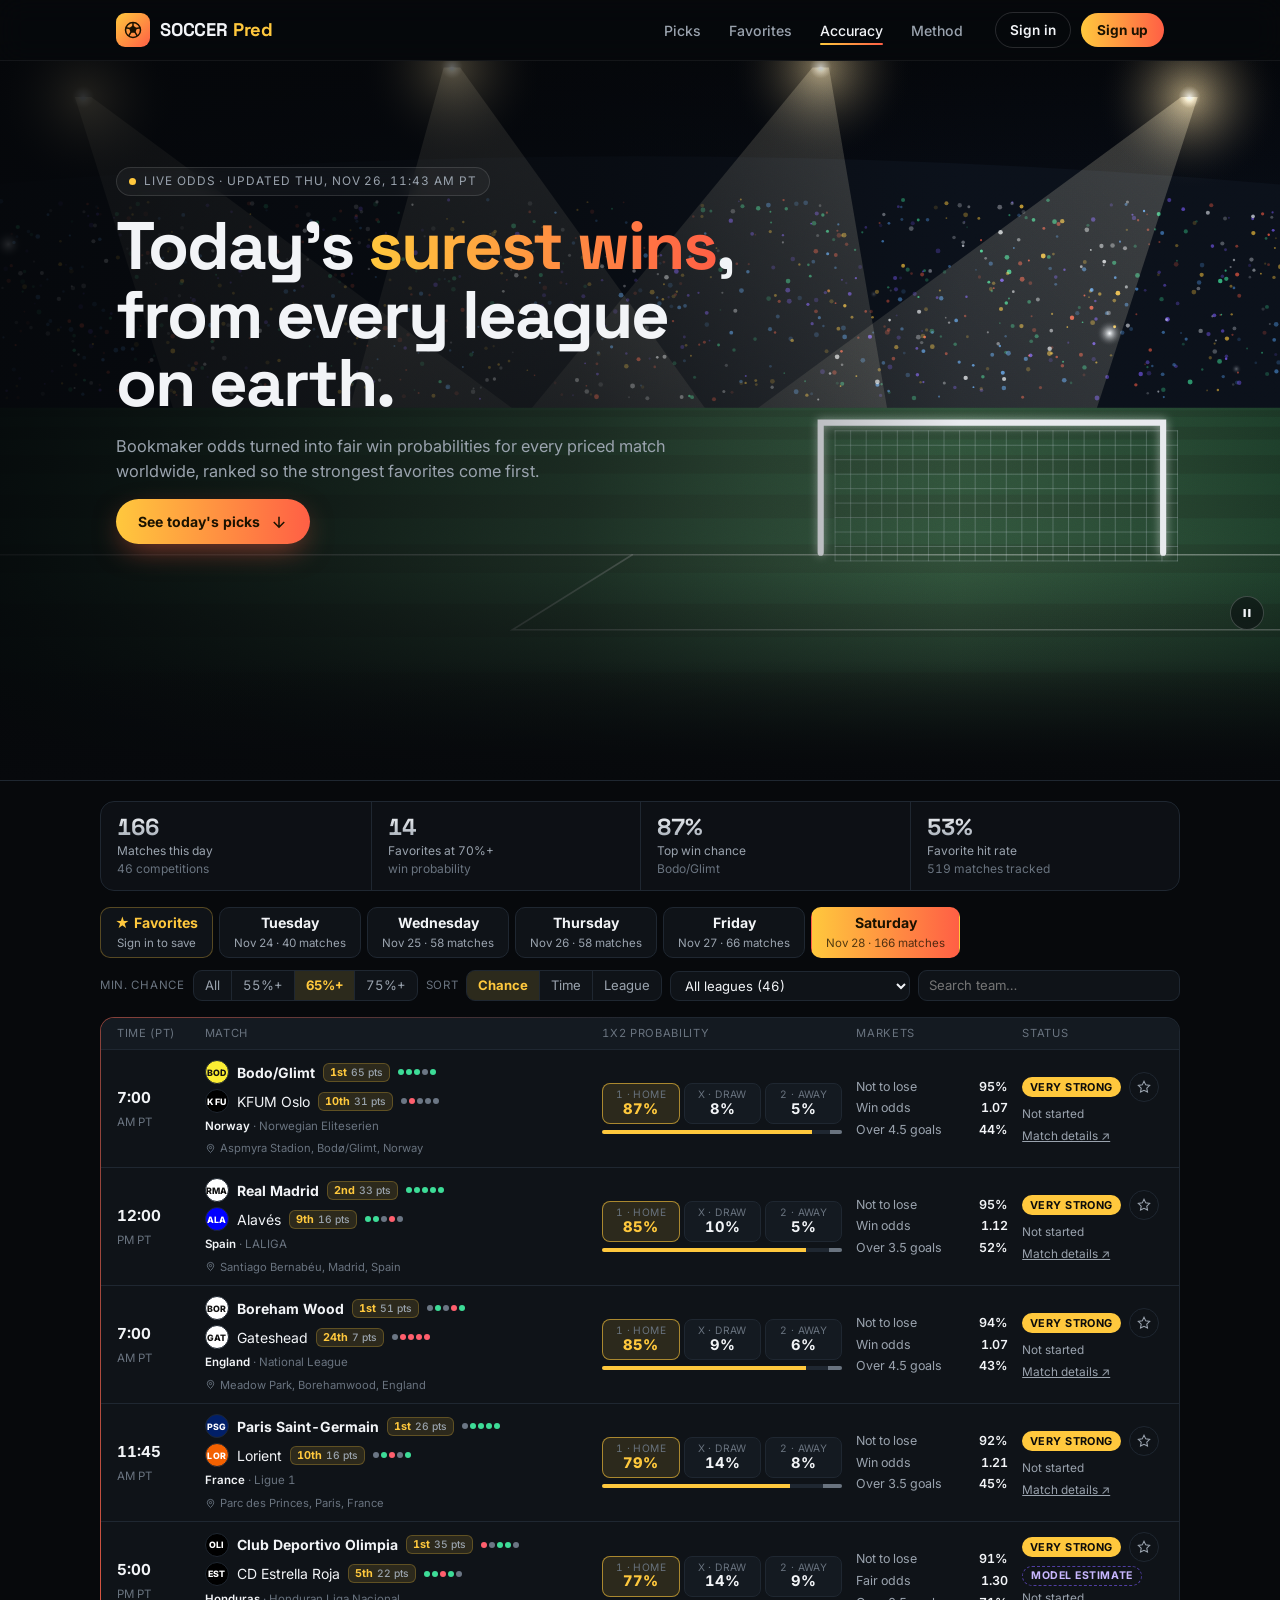
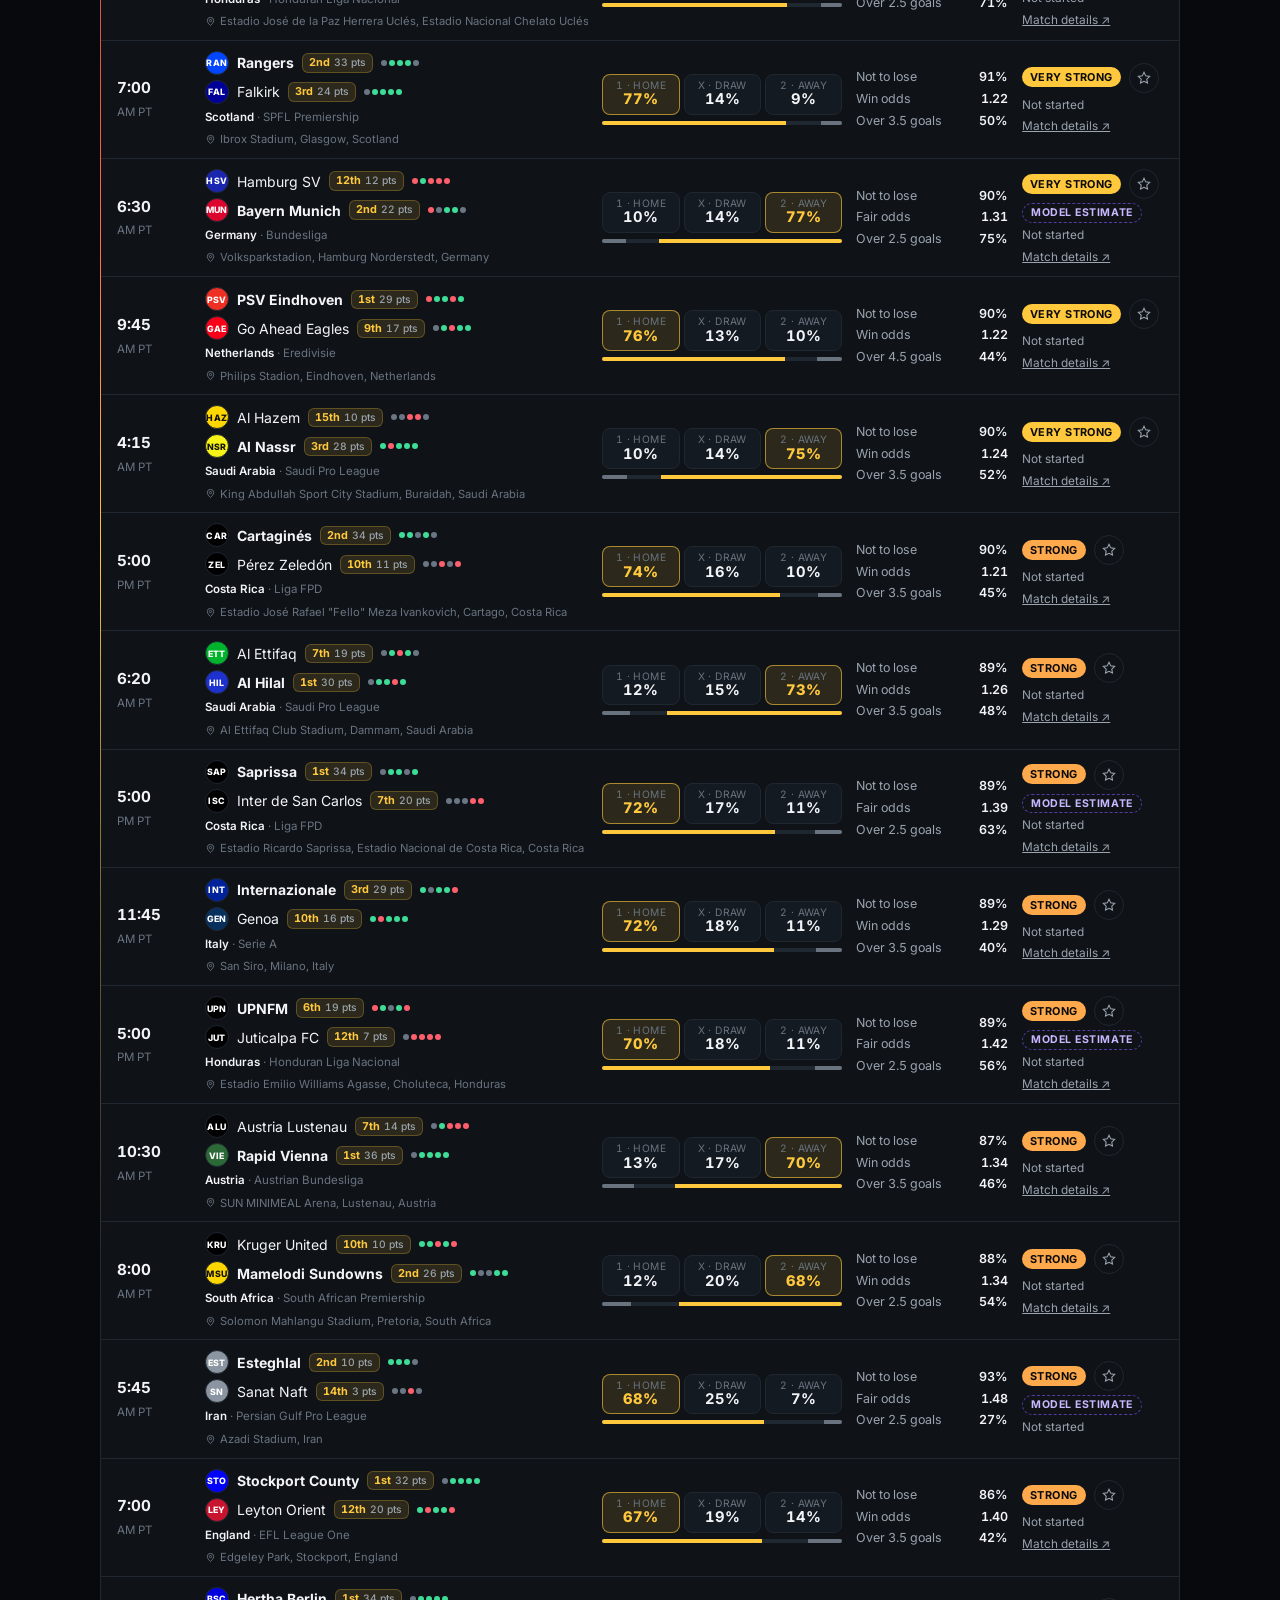
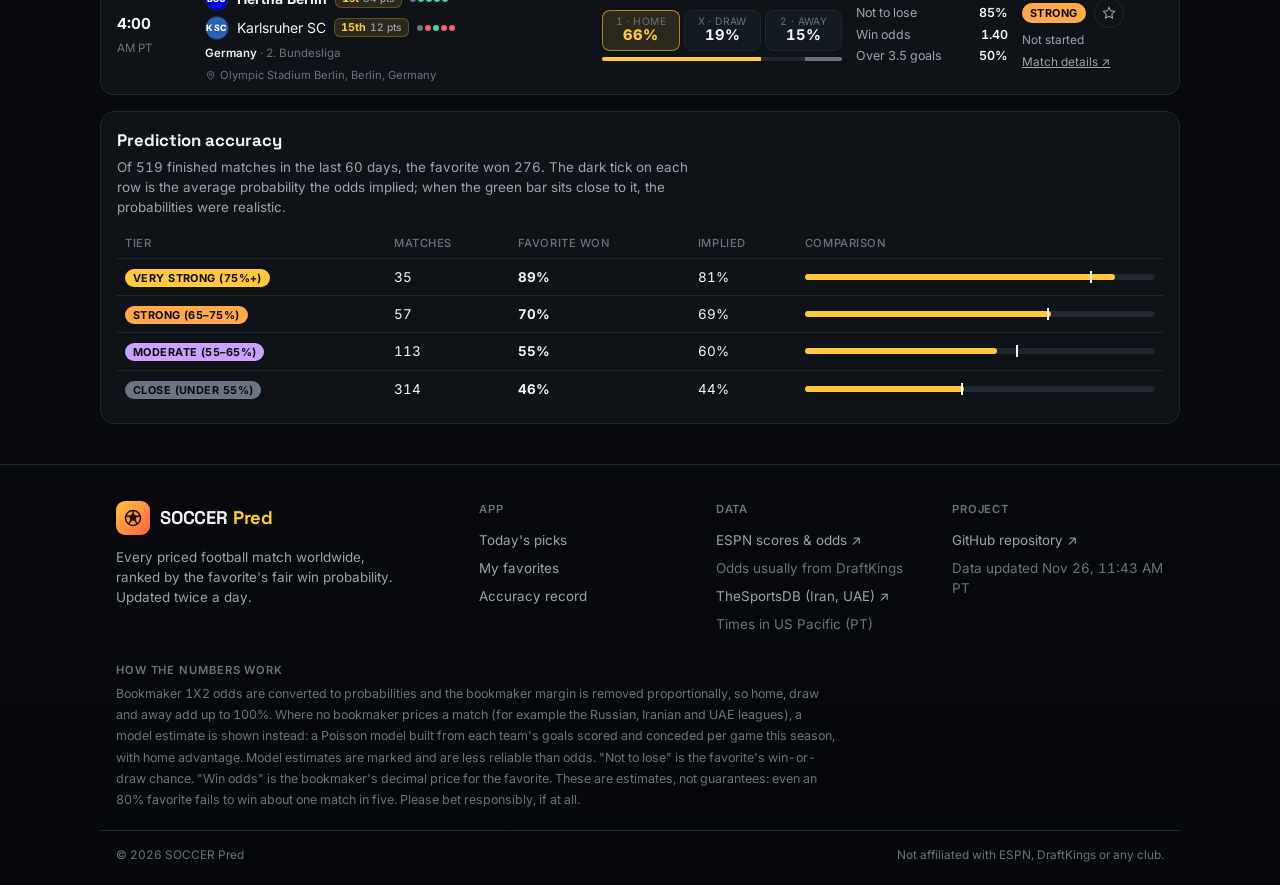
==== commit d8348d11: "Update predictions 2026-11-26 19:43 UTC" ====
--- a/index.html
+++ b/index.html
@@ -1,4 +1,5 @@
-<!doctype html><html lang="en"><head><meta charset="utf-8"><meta name="viewport" content="width=device-width,initial-scale=1"><title>SOCCER Pred</title>
+<!doctype html><html lang="en"><head><meta charset="utf-8"><meta name="viewport" content="width=device-width,initial-scale=1,viewport-fit=cover"><style>body{margin:0}img{max-width:100%}[hidden]{display:none!important}</style></head><body>
+<title>SOCCER Pred</title>
 <meta name="claude:viewport-fit-sides" content="cover">
 <link rel="preconnect" href="https://fonts.googleapis.com">
 <link rel="stylesheet" href="https://fonts.googleapis.com/css2?family=Inter:wght@400;500;600;700;800&family=Space+Grotesk:wght@600;700&display=swap">
@@ -394,7 +395,7 @@
 .hl:hover{background:rgba(255,95,69,.25);transform:translateY(-1px)}
 .hl-ic{width:20px;height:20px;border-radius:50%;display:grid;place-items:center;background:linear-gradient(135deg,var(--accent-2),#ff2e63);color:#fff;box-shadow:0 0 0 0 rgba(255,95,69,.6);animation:hlPulse 2s infinite}
 @keyframes hlPulse{70%{box-shadow:0 0 0 7px rgba(255,95,69,0)}100%{box-shadow:0 0 0 0 rgba(255,95,69,0)}}
-</style></head><body>
+</style>
 
 <nav class="nav" id="nav">
   <div class="nav-in">
@@ -501,7 +502,7 @@
 </footer>
 
 <script>
-const DATA = {"generated": "2026-11-26T10:24+00:00", "matches": [{"id": "401930688", "ts": "2026-11-24T10:30Z", "league": "Indian Football League", "h": {"id": "134035", "name": "Samaleswari SC", "short": "Samaleswari SC", "abbr": "SAM", "color": "000000", "alt": "C60000", "form": "DLLLL", "rec": "0-1-4", "pos": {"rank": "10", "pts": "1", "gp": "5", "of": 11, "group": "", "gf": "5", "ga": "11"}}, "a": {"id": "134033", "name": "Bengaluru United FC", "short": "Bengal Utd", "abbr": "BEN", "color": "000000", "alt": "C60000", "form": "DDDWL", "rec": "1-3-1", "pos": {"rank": "8", "pts": "6", "gp": "5", "of": 11, "group": "", "gf": "10", "ga": "10"}}, "country": "India", "venue": "Birsa Munda Athletics Stadium, Ranchi, India", "goals": [{"t": "134033", "n": "R. Sardesai", "m": "17'", "pk": false, "og": false}, {"t": "134035", "n": "S. Murmu", "m": "34'", "pk": false, "og": false}, {"t": "134035", "n": "J. Pereyra Díaz", "m": "43'", "pk": false, "og": false}, {"t": "134033", "n": "A. Tyagi", "m": "79'", "pk": false, "og": false}], "p": [31.1, 22.3, 46.6], "dec": [3.22, 4.48, 2.15], "margin": 0, "ou": {"line": 2.5, "pOver": 65.7}, "src": "Model", "model": true, "state": "post", "clock": "90'+8'", "detail": "FT", "score": ["2", "2"], "winner": "draw", "url": "https://www.espn.com/soccer/match/_/gameId/401930688/bengaluru-united-fc-samaleswari-sc", "video": ""}, {"id": "401912599", "ts": "2026-11-24T12:15Z", "league": "AFC Champions League Elite, East Region", "h": {"id": "131375", "name": "Cong An Ha Noi", "short": "Cong An Ha Noi", "abbr": "CAHN", "color": "C60000", "alt": "C60000", "form": "WDWLL", "rec": "2-1-2", "pos": {"rank": "9", "pts": "7", "gp": "5", "of": 16, "group": "East Region", "gf": "7", "ga": "8"}}, "a": {"id": "7477", "name": "Vissel Kobe", "short": "Vissel Kobe", "abbr": "VIS", "color": "000000", "alt": "000000", "form": "LLDWW", "rec": "4-0-1", "pos": {"rank": "2", "pts": "12", "gp": "5", "of": 16, "group": "East Region", "gf": "9", "ga": "6"}}, "country": "Asia", "venue": "Háng Day Stadium, Hanoi, Vietnam", "goals": [{"t": "131375", "n": "S. Mauk", "m": "45'", "pk": false, "og": false}, {"t": "131375", "n": "B. Perea", "m": "49'", "pk": false, "og": false}, {"t": "7477", "n": "Erik", "m": "53'", "pk": false, "og": false}, {"t": "131375", "n": "B. Perea", "m": "57'", "pk": false, "og": false}], "p": [20.2, 24.6, 55.2], "dec": [4.7, 3.85, 1.71], "margin": 5.6, "ou": {"line": 2.5, "pOver": 49.0}, "src": "DraftKings", "model": false, "state": "post", "clock": "90'+6'", "detail": "FT", "score": ["3", "1"], "winner": "home", "url": "https://www.espn.com/soccer/match/_/gameId/401912599/vissel-kobe-cong-an-ha-noi", "video": ""}, {"id": "401912585", "ts": "2026-11-24T12:15Z", "league": "AFC Champions League Elite, East Region", "h": {"id": "17760", "name": "Ratchaburi FC", "short": "Ratchaburi FC", "abbr": "RCH", "color": "000000", "alt": "C60000", "form": "DLDLL", "rec": "0-2-3", "pos": {"rank": "14", "pts": "2", "gp": "5", "of": 16, "group": "East Region", "gf": "7", "ga": "11"}}, "a": {"id": "17689", "name": "Johor Darul Ta'zim", "short": "Darul Ta'zim", "abbr": "JDT", "color": "000000", "alt": "C60000", "form": "DLWWD", "rec": "2-2-1", "pos": {"rank": "7", "pts": "8", "gp": "5", "of": 16, "group": "East Region", "gf": "7", "ga": "4"}}, "country": "Asia", "venue": "Dragon Solar Park, Ratchaburi, Thailand", "goals": [{"t": "17689", "n": "Marcao", "m": "36'", "pk": false, "og": false}, {"t": "17760", "n": "N. Rakotoharimalala", "m": "56'", "pk": false, "og": false}], "p": [17.1, 18.8, 64.1], "dec": [5.5, 5.0, 1.47], "margin": 6.4, "ou": {"line": 3.5, "pOver": 50.0}, "src": "DraftKings", "model": false, "state": "post", "clock": "90'+3'", "detail": "FT", "score": ["1", "1"], "winner": "draw", "url": "https://www.espn.com/soccer/match/_/gameId/401912585/johor-darul-tazim-ratchaburi-fc", "video": ""}, {"id": "401912586", "ts": "2026-11-24T12:15Z", "league": "AFC Champions League Elite, East Region", "h": {"id": "15515", "name": "Shanghai Port FC", "short": "Shanghai Port", "abbr": "SHP", "color": "C60000", "alt": "fcfcfc", "form": "WWWLW", "rec": "3-1-1", "pos": {"rank": "5", "pts": "10", "gp": "5", "of": 16, "group": "East Region", "gf": "16", "ga": "11"}}, "a": {"id": "7138", "name": "Buriram United", "short": "Buriram", "abbr": "BUR", "color": "000000", "alt": "C60000", "form": "LDDLD", "rec": "0-3-2", "pos": {"rank": "12", "pts": "3", "gp": "5", "of": 16, "group": "East Region", "gf": "3", "ga": "6"}}, "country": "Asia", "venue": "SAIC Motor Pudong Arena, Shanghai, China PR", "goals": [{"t": "15515", "n": "Z. Liu", "m": "31'", "pk": false, "og": false}, {"t": "7138", "n": "Lucas", "m": "43'", "pk": false, "og": false}, {"t": "15515", "n": "P. Ampem", "m": "50'", "pk": false, "og": false}, {"t": "15515", "n": "P. Ampem", "m": "69'", "pk": false, "og": false}], "p": [50.8, 23.2, 26.0], "dec": [1.87, 4.1, 3.65], "margin": 5.3, "ou": {"line": 3.5, "pOver": 41.7}, "src": "DraftKings", "model": false, "state": "post", "clock": "90'+4'", "detail": "FT", "score": ["3", "1"], "winner": "home", "url": "https://www.espn.com/soccer/match/_/gameId/401912586/buriram-united-shanghai-port-fc", "video": ""}, {"id": "401873555", "ts": "2026-11-24T12:30Z", "league": "FIFA U-17 World Cup, Group I", "h": {"id": "4956", "name": "Costa Rica U17", "short": "Costa Rica", "abbr": "CRC", "color": "EF0000", "alt": "C60000", "form": "LDLLD", "rec": "0-1-1", "pos": {"rank": "4", "pts": "1", "gp": "2", "of": 4, "group": "Group I", "gf": "2", "ga": "4"}}, "a": {"id": "130891", "name": "Republic of Ireland U17", "short": "Rep Ireland", "abbr": "IRL", "color": "049a64", "alt": "f58241", "form": "WLLWD", "rec": "1-0-1", "pos": {"rank": "2", "pts": "3", "gp": "2", "of": 4, "group": "Group I", "gf": "3", "ga": "2"}}, "country": "International", "venue": "Aspire Zone Pitch 4, Ar-Rayyan, Qatar", "goals": [{"t": "130891", "n": "M. Afonin", "m": "51'", "pk": false, "og": false}, {"t": "130891", "n": "C. Murphy", "m": "64'", "pk": false, "og": false}], "p": [51.0, 21.1, 27.9], "dec": [1.96, 4.74, 3.58], "margin": 0, "ou": {"line": 2.5, "pOver": 69.7}, "src": "Model", "model": true, "state": "post", "clock": "90'+8'", "detail": "FT", "score": ["0", "2"], "winner": "away", "url": "https://www.espn.com/soccer/match/_/gameId/401873555/republic-of-ireland-u17-costa-rica-u17", "video": ""}, {"id": "401873551", "ts": "2026-11-24T12:30Z", "league": "FIFA U-17 World Cup, Group K", "h": {"id": "16306", "name": "Venezuela U17", "short": "Venezuela", "abbr": "VEN", "color": "d02a36", "alt": "f7d531", "form": "WWLWD", "rec": "2-0-0", "pos": {"rank": "2", "pts": "6", "gp": "2", "of": 4, "group": "Group K", "gf": "3", "ga": "1"}}, "a": {"id": "131740", "name": "Romania U17", "short": "Romania", "abbr": "ROU", "color": "fcd116", "alt": "ce1126", "form": "LL", "rec": "0-0-2", "pos": {"rank": "3", "pts": "0", "gp": "2", "of": 4, "group": "Group K", "gf": "0", "ga": "2"}}, "country": "International", "venue": "Aspire Zone Pitch 9, Ar-Rayyan, Qatar", "goals": [{"t": "16306", "n": "R. Lozada", "m": "64'", "pk": false, "og": false}], "p": [52.8, 22.4, 24.8], "dec": [1.89, 4.46, 4.03], "margin": 0, "ou": {"line": 2.5, "pOver": 60.5}, "src": "Model", "model": true, "state": "post", "clock": "90'+6'", "detail": "FT", "score": ["1", "0"], "winner": "home", "url": "https://www.espn.com/soccer/match/_/gameId/401873551/romania-u17-venezuela-u17", "video": ""}, {"id": "401873550", "ts": "2026-11-24T13:00Z", "league": "FIFA U-17 World Cup, Group L", "h": {"id": "8420", "name": "Japan U17", "short": "Japan", "abbr": "JPN", "color": "ed1c24", "alt": "ffffff", "form": "LLLWW", "rec": "0-0-2", "pos": {"rank": "3", "pts": "0", "gp": "2", "of": 4, "group": "Group L", "gf": "1", "ga": "3"}}, "a": {"id": "131741", "name": "Serbia U17", "short": "Serbia", "abbr": "SRB", "color": "E70000", "alt": "ffffff", "form": "WW", "rec": "2-0-0", "pos": {"rank": "2", "pts": "6", "gp": "2", "of": 4, "group": "Group L", "gf": "3", "ga": "0"}}, "country": "International", "venue": "Aspire Complex, Ar-Rayyan, Qatar", "goals": [{"t": "131741", "n": "D. Anokic", "m": "11'", "pk": true, "og": false}], "p": [35.9, 23.3, 40.7], "dec": [2.79, 4.29, 2.46], "margin": 0, "ou": {"line": 2.5, "pOver": 62.2}, "src": "Model", "model": true, "state": "post", "clock": "90'+6'", "detail": "FT", "score": ["0", "1"], "winner": "away", "url": "https://www.espn.com/soccer/match/_/gameId/401873550/serbia-u17-japan-u17", "video": ""}, {"id": "401930687", "ts": "2026-11-24T13:00Z", "league": "Indian Football League", "h": {"id": "21311", "name": "Sreenidi Deccan FC", "short": "Sreenidi", "abbr": "SRE", "color": "000000", "alt": "C60000", "form": "DDLDW", "rec": "2-2-1", "pos": {"rank": "4", "pts": "8", "gp": "5", "of": 11, "group": "", "gf": "7", "ga": "6"}}, "a": {"id": "131707", "name": "Chanmari FC", "short": "Chanmari", "abbr": "CHA", "color": "000000", "alt": "000000", "form": "DWWDD", "rec": "2-1-1", "pos": {"rank": "5", "pts": "7", "gp": "4", "of": 11, "group": "", "gf": "8", "ga": "5"}}, "country": "India", "venue": "Deccan Arena, Hyderabad, India", "goals": [{"t": "131707", "n": "A. Vanlalrinchhana", "m": "82'", "pk": false, "og": false}, {"t": "21311", "n": "Deepak DP", "m": "86'", "pk": false, "og": false}, {"t": "21311", "n": "J. Mawihmingthanga", "m": "90'+1'", "pk": false, "og": false}], "p": [34.6, 24.9, 40.6], "dec": [2.89, 4.02, 2.46], "margin": 0, "ou": {"line": 2.5, "pOver": 54.7}, "src": "Model", "model": true, "state": "post", "clock": "90'+7'", "detail": "FT", "score": ["2", "1"], "winner": "home", "url": "https://www.espn.com/soccer/match/_/gameId/401930687/chanmari-fc-sreenidi-deccan-fc", "video": ""}, {"id": "401873552", "ts": "2026-11-24T13:30Z", "league": "FIFA U-17 World Cup, Group K", "h": {"id": "5379", "name": "Mexico U17", "short": "Mexico", "abbr": "MEX", "color": "006847", "alt": "ffffff", "form": "WWLWL", "rec": "2-0-0", "pos": {"rank": "1", "pts": "6", "gp": "2", "of": 4, "group": "Group K", "gf": "5", "ga": "0"}}, "a": {"id": "20066", "name": "Cameroon U17", "short": "Cameroon", "abbr": "CMR", "color": "5bbd19", "alt": "dabf00", "form": "LLLLL", "rec": "0-0-2", "pos": {"rank": "4", "pts": "0", "gp": "2", "of": 4, "group": "Group K", "gf": "1", "ga": "6"}}, "country": "International", "venue": "Aspire Zone Pitch 5, Ar-Rayyan, Qatar", "goals": [{"t": "5379", "n": "M. Rivera Cárdenas", "m": "51'", "pk": false, "og": false}, {"t": "5379", "n": "A. Sánchez", "m": "57'", "pk": true, "og": false}, {"t": "5379", "n": "G. Gutiérrez", "m": "75'", "pk": false, "og": false}, {"t": "5379", "n": "G. Gutiérrez", "m": "80'", "pk": false, "og": false}], "p": [52.8, 22.4, 24.8], "dec": [1.89, 4.46, 4.03], "margin": 0, "ou": {"line": 2.5, "pOver": 60.5}, "src": "Model", "model": true, "state": "post", "clock": "90'+4'", "detail": "FT", "score": ["4", "0"], "winner": "home", "url": "https://www.espn.com/soccer/match/_/gameId/401873552/cameroon-u17-mexico-u17", "video": ""}, {"id": "401912755", "ts": "2026-11-24T13:45Z", "league": "AFC Champions League Two, Group D", "h": {"id": "8897", "name": "East Bengal FC", "short": "East Bengal", "abbr": "EBFC", "color": "000000", "alt": "C60000", "form": "WDLLD", "rec": "1-2-2", "pos": {"rank": "3", "pts": "5", "gp": "5", "of": 4, "group": "Group D", "gf": "5", "ga": "7"}}, "a": {"id": "22355", "name": "Al-Hussein SC", "short": "Al-Hussein SC", "abbr": "ALH", "color": "000000", "alt": "C60000", "form": "LLDWD", "rec": "1-2-2", "pos": {"rank": "4", "pts": "5", "gp": "5", "of": 4, "group": "Group D", "gf": "6", "ga": "7"}}, "country": "Asia", "venue": "Vivekananda Yuba Bharati Krirangan Stadium, Kolkata, India", "goals": [{"t": "8897", "n": "J. Singh", "m": "87'", "pk": false, "og": false}], "p": [32.0, 25.8, 42.2], "dec": [2.9, 3.6, 2.2], "margin": 7.7, "ou": {"line": 2.5, "pOver": 55.4}, "src": "DraftKings", "model": false, "state": "post", "clock": "90'+4'", "detail": "FT", "score": ["1", "0"], "winner": "home", "url": "https://www.espn.com/soccer/match/_/gameId/401912755/al-hussein-sc-east-bengal-fc", "video": ""}, {"id": "401925407", "ts": "2026-11-24T14:00Z", "league": "Indian Super League", "h": {"id": "18004", "name": "NorthEast United FC", "short": "NorthEast", "abbr": "NEU", "color": "000000", "alt": "C60000", "form": "DLWDD", "rec": "3-3-1", "pos": {"rank": "3", "pts": "12", "gp": "7", "of": 13, "group": "", "gf": "9", "ga": "4"}}, "a": {"id": "131703", "name": "Sporting Club Delhi", "short": "SC Delhi", "abbr": "SCD", "color": "000000", "alt": "C60000", "form": "DDWWD", "rec": "2-3-2", "pos": {"rank": "4", "pts": "9", "gp": "7", "of": 13, "group": "", "gf": "13", "ga": "11"}}, "country": "India", "venue": "Khuman Lampak Main Stadium, Imphal, India", "goals": [{"t": "131703", "n": "M. Aimen", "m": "6'", "pk": false, "og": false}, {"t": "18004", "n": "A. Moyano Carrasquilla", "m": "28'", "pk": false, "og": false}], "p": [52.8, 23.0, 24.2], "dec": [1.74, 4.0, 3.8], "margin": 8.8, "ou": {"line": 3.5, "pOver": 43.9}, "src": "DraftKings", "model": false, "state": "post", "clock": "90'+6'", "detail": "FT", "score": ["1", "1"], "winner": "draw", "url": "https://www.espn.com/soccer/match/_/gameId/401925407/sporting-club-delhi-northeast-united-fc", "video": ""}, {"id": "401873554", "ts": "2026-11-24T14:30Z", "league": "FIFA U-17 World Cup, Group J", "h": {"id": "134172", "name": "Dominican Republic U17", "short": "Dominican Rep", "abbr": "DOM", "color": "002d62", "alt": "ce1127", "form": "WD", "rec": "1-1-0", "pos": {"rank": "1", "pts": "4", "gp": "2", "of": 4, "group": "Group J", "gf": "3", "ga": "2"}}, "a": {"id": "17976", "name": "Chile U17", "short": "Chile ", "abbr": "CHI", "color": "c60000", "alt": "23449c", "form": "LWWDL", "rec": "1-0-1", "pos": {"rank": "2", "pts": "3", "gp": "2", "of": 4, "group": "Group J", "gf": "5", "ga": "4"}}, "country": "International", "venue": "Aspire Zone Pitch 3, Ar-Rayyan, Qatar", "goals": [{"t": "134172", "n": "D. Fernández Santiago", "m": "34'", "pk": false, "og": false}, {"t": "134172", "n": "G. Florentino Ortega", "m": "45'", "pk": false, "og": false}, {"t": "17976", "n": "A. Pérez", "m": "73'", "pk": false, "og": false}], "p": [41.4, 21.6, 37.0], "dec": [2.42, 4.63, 2.7], "margin": 0, "ou": {"line": 2.5, "pOver": 71.1}, "src": "Model", "model": true, "state": "post", "clock": "90'+7'", "detail": "FT", "score": ["2", "1"], "winner": "home", "url": "https://www.espn.com/soccer/match/_/gameId/401873554/chile-u17-dominican-republic-u17", "video": ""}, {"id": "401873556", "ts": "2026-11-24T15:00Z", "league": "FIFA U-17 World Cup, Group I", "h": {"id": "5377", "name": "Brazil U17", "short": "Brazil", "abbr": "BRA", "color": "fee000", "alt": "009c37", "form": "WWLLW", "rec": "2-0-0", "pos": {"rank": "1", "pts": "6", "gp": "2", "of": 4, "group": "Group I", "gf": "3", "ga": "1"}}, "a": {"id": "131742", "name": "Tanzania U17", "short": "Tanzania", "abbr": "TAN", "color": "0033a0", "alt": "1EB53A", "form": "LD", "rec": "0-1-1", "pos": {"rank": "3", "pts": "1", "gp": "2", "of": 4, "group": "Group I", "gf": "2", "ga": "3"}}, "country": "International", "venue": "Aspire Zone Pitch 2, Ar-Rayyan, Qatar", "goals": [{"t": "5377", "n": "Richard Wendel ", "m": "15'", "pk": false, "og": false}], "p": [51.0, 21.1, 27.9], "dec": [1.96, 4.74, 3.58], "margin": 0, "ou": {"line": 2.5, "pOver": 69.7}, "src": "Model", "model": true, "state": "post", "clock": "90'+3'", "detail": "FT", "score": ["1", "0"], "winner": "home", "url": "https://www.espn.com/soccer/match/_/gameId/401873556/tanzania-u17-brazil-u17", "video": ""}, {"id": "401873553", "ts": "2026-11-24T15:30Z", "league": "FIFA U-17 World Cup, Group J", "h": {"id": "131734", "name": "Algeria U17", "short": "Algeria", "abbr": "ALG", "color": "5bbd19", "alt": "000000", "form": "WL", "rec": "1-0-1", "pos": {"rank": "3", "pts": "3", "gp": "2", "of": 4, "group": "Group J", "gf": "4", "ga": "5"}}, "a": {"id": "131739", "name": "Montenegro U17", "short": "Montenegro", "abbr": "MNE", "color": "E70000", "alt": "ffffff", "form": "LD", "rec": "0-1-1", "pos": {"rank": "4", "pts": "1", "gp": "2", "of": 4, "group": "Group J", "gf": "2", "ga": "3"}}, "country": "International", "venue": "Aspire Zone Pitch 7, Ar-Rayyan, Qatar", "goals": [{"t": "131739", "n": "Y. Tifrani", "m": "41'", "pk": false, "og": true}, {"t": "131734", "n": "Y. Abed", "m": "67'", "pk": true, "og": false}, {"t": "131734", "n": "Y. Abed", "m": "80'", "pk": false, "og": false}], "p": [41.4, 21.6, 37.0], "dec": [2.42, 4.63, 2.7], "margin": 0, "ou": {"line": 2.5, "pOver": 71.1}, "src": "Model", "model": true, "state": "post", "clock": "90'+10'", "detail": "FT", "score": ["2", "1"], "winner": "home", "url": "https://www.espn.com/soccer/match/_/gameId/401873553/montenegro-u17-algeria-u17", "video": ""}, {"id": "401873557", "ts": "2026-11-24T15:30Z", "league": "FIFA U-17 World Cup, Group L", "h": {"id": "8419", "name": "Honduras U17", "short": "Honduras", "abbr": "HON", "color": "0081d6", "alt": "dabf00", "form": "LLLLL", "rec": "0-0-2", "pos": {"rank": "4", "pts": "0", "gp": "2", "of": 4, "group": "Group L", "gf": "0", "ga": "4"}}, "a": {"id": "18768", "name": "Colombia U17", "short": "Colombia", "abbr": "COL", "color": "fbd632", "alt": "21418c", "form": "WWLWD", "rec": "2-0-0", "pos": {"rank": "1", "pts": "6", "gp": "2", "of": 4, "group": "Group L", "gf": "4", "ga": "1"}}, "country": "International", "venue": "Aspire Zone Pitch 8, Ar-Rayyan, Qatar", "goals": [{"t": "18768", "n": "M. Caicedo", "m": "76'", "pk": false, "og": false}, {"t": "18768", "n": "J. Escorcia De La Cruz", "m": "84'", "pk": false, "og": false}], "p": [35.9, 23.3, 40.7], "dec": [2.79, 4.29, 2.46], "margin": 0, "ou": {"line": 2.5, "pOver": 62.2}, "src": "Model", "model": true, "state": "post", "clock": "90'+5'", "detail": "FT", "score": ["0", "2"], "winner": "away", "url": "https://www.espn.com/soccer/match/_/gameId/401873557/colombia-u17-honduras-u17", "video": ""}, {"id": "401912598", "ts": "2026-11-24T16:00Z", "league": "AFC Champions League Elite, West Region", "h": {"id": "790", "name": "Shabab Al Ahli", "short": "Shabab Al Ahli", "abbr": "SAA", "color": "79f52c", "alt": "1b2a9b", "form": "LLWWW", "rec": "3-0-2", "pos": {"rank": "6", "pts": "9", "gp": "5", "of": 16, "group": "West Region", "gf": "6", "ga": "8"}}, "a": {"id": "22022", "name": "Al Qadsiah", "short": "Al Qadsiah", "abbr": "QAD", "color": "ffd700", "alt": "C60000", "form": "WWWDL", "rec": "3-2-0", "pos": {"rank": "2", "pts": "11", "gp": "5", "of": 16, "group": "West Region", "gf": "14", "ga": "4"}}, "country": "Asia", "venue": "Rashid Stadium, Dubai, United Arab Emirates", "goals": [{"t": "22022", "n": "J. Quiñones", "m": "3'", "pk": false, "og": false}, {"t": "22022", "n": "J. Quiñones", "m": "13'", "pk": false, "og": false}, {"t": "22022", "n": "T. Reijnders", "m": "61'", "pk": false, "og": false}, {"t": "790", "n": "Mateus Lima", "m": "71'", "pk": false, "og": false}, {"t": "22022", "n": "T. Reijnders", "m": "77'", "pk": false, "og": false}, {"t": "22022", "n": "A. Al-Salem", "m": "86'", "pk": false, "og": false}], "p": [35.4, 26.8, 37.8], "dec": [2.82, 3.73, 2.65], "margin": 0, "ou": {"line": 2.5, "pOver": 46.4}, "src": "Model", "model": true, "state": "post", "clock": "90'+4'", "detail": "FT", "score": ["1", "5"], "winner": "away", "url": "https://www.espn.com/soccer/match/_/gameId/401912598/al-qadsiah-shabab-al-ahli", "video": ""}, {"id": "401912754", "ts": "2026-11-24T16:00Z", "league": "AFC Champions League Two, Group D", "h": {"id": "21438", "name": "Al-Seeb Club", "short": "Al-Seeb Club", "abbr": "SEEB", "color": "000000", "alt": "C60000", "form": "WWDLL", "rec": "2-1-2", "pos": {"rank": "2", "pts": "7", "gp": "5", "of": 4, "group": "Group D", "gf": "4", "ga": "4"}}, "a": {"id": "9655", "name": "Al-Shorta SC", "short": "Al-Shorta SC", "abbr": "SHO", "color": "000000", "alt": "C60000", "form": "LWDWW", "rec": "3-1-1", "pos": {"rank": "1", "pts": "10", "gp": "5", "of": 4, "group": "Group D", "gf": "8", "ga": "5"}}, "country": "Asia", "venue": "Seeb Stadium, Seeb, Oman", "goals": [{"t": "21438", "n": "A. Al Riyami", "m": "36'", "pk": false, "og": false}, {"t": "21438", "n": "A. Al-Busaidi", "m": "85'", "pk": false, "og": false}], "p": [24.7, 28.6, 46.6], "dec": [4.05, 3.5, 2.15], "margin": 0, "ou": {"line": 2.5, "pOver": 36.3}, "src": "Model", "model": true, "state": "post", "clock": "90'+7'", "detail": "FT", "score": ["2", "0"], "winner": "home", "url": "https://www.espn.com/soccer/match/_/gameId/401912754/al-shorta-sc-al-seeb-club", "video": ""}, {"id": "401902008", "ts": "2026-11-24T17:30Z", "league": "South African Premiership", "h": {"id": "22348", "name": "Durban City", "short": "Durban", "abbr": "DUR", "color": "000000", "alt": "C60000", "form": "WLWWL", "rec": "2-4-4", "pos": {"rank": "9", "pts": "10", "gp": "10", "of": 16, "group": "", "gf": "9", "ga": "12"}}, "a": {"id": "7099", "name": "Polokwane City FC", "short": "Polokwane", "abbr": "PCFC", "color": "ff7f00", "alt": "00ffff", "form": "LDLLD", "rec": "1-5-4", "pos": {"rank": "12", "pts": "8", "gp": "10", "of": 16, "group": "", "gf": "9", "ga": "14"}}, "country": "South Africa", "venue": "Chatsworth Stadium, Durban, South Africa", "goals": [{"t": "22348", "n": "S. Ncanana", "m": "28'", "pk": false, "og": false}, {"t": "7099", "n": "B. Poggenpoel", "m": "41'", "pk": false, "og": true}, {"t": "22348", "n": "L. Sirino", "m": "63'", "pk": false, "og": false}, {"t": "22348", "n": "B. Mokwena", "m": "87'", "pk": false, "og": false}], "p": [42.6, 33.3, 24.1], "dec": [2.15, 2.75, 3.8], "margin": 9.2, "ou": {"line": 1.5, "pOver": 56.7}, "src": "DraftKings", "model": false, "state": "post", "clock": "90'+4'", "detail": "FT", "score": ["3", "1"], "winner": "home", "url": "https://www.espn.com/soccer/match/_/gameId/401902008/polokwane-city-fc-durban-city", "video": ""}, {"id": "401902004", "ts": "2026-11-24T17:30Z", "league": "South African Premiership", "h": {"id": "7085", "name": "Orlando Pirates", "short": "O Pirates", "abbr": "ORL", "color": "000000", "alt": "C60000", "form": "WWWWW", "rec": "9-1-0", "pos": {"rank": "1", "pts": "28", "gp": "10", "of": 16, "group": "", "gf": "23", "ga": "2"}}, "a": {"id": "7077", "name": "Golden Arrows", "short": "Golden Arrows", "abbr": "ARR", "color": "008000", "alt": "ffd700", "form": "LLLDD", "rec": "1-5-4", "pos": {"rank": "11", "pts": "8", "gp": "10", "of": 16, "group": "", "gf": "3", "ga": "7"}}, "country": "South Africa", "venue": "Orlando Stadium, Johannesburg, South Africa", "goals": [{"t": "7085", "n": "B. Radiopane", "m": "90'", "pk": false, "og": false}, {"t": "7085", "n": "B. Mabuza", "m": "90'+4'", "pk": false, "og": false}], "p": [66.4, 21.4, 12.3], "dec": [1.38, 4.3, 7.5], "margin": 8.8, "ou": {"line": 2.5, "pOver": 46.2}, "src": "DraftKings", "model": false, "state": "post", "clock": "90'+6'", "detail": "FT", "score": ["2", "0"], "winner": "home", "url": "https://www.espn.com/soccer/match/_/gameId/401902004/golden-arrows-orlando-pirates", "video": ""}, {"id": "401915380", "ts": "2026-11-24T17:45Z", "league": "UEFA Champions League, League Phase", "h": {"id": "2980", "name": "Bodo/Glimt", "short": "Bodo/Glimt", "abbr": "BODO", "color": "FCEE33", "alt": "ffffff", "form": "WWWDW", "rec": "2-1-2", "pos": {"rank": "20", "pts": "7", "gp": "5", "of": 36, "group": "", "gf": "5", "ga": "9"}}, "a": {"id": "4411", "name": "LASK Linz", "short": "LASK Linz", "abbr": "LAS", "color": "ffffff", "alt": "000000", "form": "LWWWW", "rec": "2-0-3", "pos": {"rank": "21", "pts": "6", "gp": "5", "of": 36, "group": "", "gf": "10", "ga": "10"}}, "country": "Europe", "venue": "Aspmyra Stadion, Bodø/Glimt, Norway", "goals": [{"t": "2980", "n": "M. Bogarde", "m": "90'+2'", "pk": false, "og": true}], "p": [66.0, 18.2, 15.9], "dec": [1.44, 5.25, 6.0], "margin": 4.9, "ou": {"line": 3.5, "pOver": 56.9}, "src": "DraftKings", "model": false, "state": "post", "clock": "90'+4'", "detail": "FT", "score": ["1", "0"], "winner": "home", "url": "https://www.espn.com/soccer/match/_/gameId/401915380/lask-linz-bodoglimt", "video": ""}, {"id": "401915300", "ts": "2026-11-24T17:45Z", "league": "UEFA Champions League, League Phase", "h": {"id": "432", "name": "Galatasaray", "short": "Galatasaray", "abbr": "GAL", "color": "aa0031", "alt": "ffffff", "form": "WWWWW", "rec": "3-0-2", "pos": {"rank": "14", "pts": "9", "gp": "5", "of": 36, "group": "", "gf": "9", "ga": "9"}}, "a": {"id": "362", "name": "Aston Villa", "short": "Aston Villa", "abbr": "AVL", "color": "660e36", "alt": "000000", "form": "LDDLD", "rec": "3-0-2", "pos": {"rank": "11", "pts": "9", "gp": "5", "of": 36, "group": "", "gf": "12", "ga": "7"}}, "country": "Europe", "venue": "RAMS Park, Istanbul, Türkiye", "goals": [{"t": "432", "n": "D. Gül", "m": "77'", "pk": false, "og": false}], "p": [31.1, 24.7, 44.2], "dec": [3.05, 3.85, 2.15], "margin": 5.3, "ou": {"line": 3.5, "pOver": 45.3}, "src": "DraftKings", "model": false, "state": "post", "clock": "90'+7'", "detail": "FT", "score": ["1", "0"], "winner": "home", "url": "https://www.espn.com/soccer/match/_/gameId/401915300/aston-villa-galatasaray", "video": ""}, {"id": "401899536", "ts": "2026-11-24T18:00Z", "league": "Italian Serie B", "h": {"id": "3975", "name": "Juve Stabia", "short": "Juve Stabia", "abbr": "JVS", "color": "000000", "alt": "000000", "form": "DLWDL", "rec": "4-4-5", "pos": {"rank": "16", "pts": "12", "gp": "13", "of": 20, "group": "", "gf": "13", "ga": "16"}}, "a": {"id": "3257", "name": "Catanzaro", "short": "Catanzaro", "abbr": "CAT", "color": "000000", "alt": "000000", "form": "DWLDD", "rec": "3-3-7", "pos": {"rank": "17", "pts": "12", "gp": "13", "of": 20, "group": "", "gf": "17", "ga": "25"}}, "country": "Italy", "venue": "Romeo Menti di Castellammare, Castellammare di Stabia, Italy", "goals": [{"t": "3257", "n": "M. Antonini Lui", "m": "28'", "pk": false, "og": false}, {"t": "3257", "n": "E. Pecorino", "m": "45'+5'", "pk": false, "og": false}, {"t": "3257", "n": "M. Ruggero", "m": "49'", "pk": false, "og": false}, {"t": "3975", "n": "F. Maistro", "m": "73'", "pk": false, "og": false}], "p": [47.5, 27.1, 25.3], "dec": [2.0, 3.5, 3.75], "margin": 5.2, "ou": {"line": 2.5, "pOver": 54.5}, "src": "DraftKings", "model": false, "state": "post", "clock": "90'+6'", "detail": "FT", "score": ["1", "3"], "winner": "away", "url": "https://www.espn.com/soccer/match/_/gameId/401899536/catanzaro-juve-stabia", "video": ""}, {"id": "401912584", "ts": "2026-11-24T18:15Z", "league": "AFC Champions League Elite, West Region", "h": {"id": "817", "name": "Al Nassr", "short": "Al Nassr", "abbr": "NSR", "color": "f7f316", "alt": "1c31ce", "form": "WLWWW", "rec": "3-0-1", "pos": {"rank": "5", "pts": "9", "gp": "4", "of": 16, "group": "West Region", "gf": "11", "ga": "8"}}, "a": {"id": "7135", "name": "Al Sadd", "short": "Al Sadd", "abbr": "ALS", "color": "ffffff", "alt": "000000", "form": "LDDLL", "rec": "0-2-3", "pos": {"rank": "14", "pts": "2", "gp": "5", "of": 16, "group": "West Region", "gf": "2", "ga": "8"}}, "country": "Asia", "venue": "Al-Awwal Park, King Fahd International Stadium, Saudi Arabia", "goals": [{"t": "817", "n": "C. Ronaldo", "m": "13'", "pk": true, "og": false}, {"t": "7135", "n": "M. Waad", "m": "22'", "pk": false, "og": false}, {"t": "817", "n": "J. Félix", "m": "52'", "pk": false, "og": false}], "p": [75.9, 13.6, 10.5], "dec": [1.25, 7.0, 9.0], "margin": 5.4, "ou": {"line": 3.5, "pOver": 54.1}, "src": "DraftKings", "model": false, "state": "post", "clock": "90'+5'", "detail": "FT", "score": ["2", "1"], "winner": "home", "url": "https://www.espn.com/soccer/match/_/gameId/401912584/al-sadd-al-nassr", "video": ""}, {"id": "401899539", "ts": "2026-11-24T19:00Z", "league": "Italian Serie B", "h": {"id": "4059", "name": "Benevento", "short": "Benevento", "abbr": "BEN", "color": "C60000", "alt": "FFFF00", "form": "WLDLD", "rec": "5-4-4", "pos": {"rank": "8", "pts": "19", "gp": "13", "of": 20, "group": "", "gf": "21", "ga": "14"}}, "a": {"id": "2574", "name": "Empoli", "short": "Empoli", "abbr": "EMP", "color": "005bdd", "alt": "ffffff", "form": "LLDDL", "rec": "2-3-8", "pos": {"rank": "20", "pts": "9", "gp": "13", "of": 20, "group": "", "gf": "12", "ga": "25"}}, "country": "Italy", "venue": "Stadio Ciro Vigorito, Benevento, Italy", "goals": [{"t": "4059", "n": "D. Okereke", "m": "4'", "pk": false, "og": false}, {"t": "4059", "n": "A. Prisco", "m": "30'", "pk": false, "og": false}, {"t": "4059", "n": "M. Tumminello", "m": "46'", "pk": false, "og": false}, {"t": "4059", "n": "A. Siatounis", "m": "75'", "pk": false, "og": false}, {"t": "4059", "n": "L. Cherubini", "m": "79'", "pk": false, "og": false}], "p": [61.7, 21.9, 16.4], "dec": [1.53, 4.3, 5.75], "margin": 6.2, "ou": {"line": 2.5, "pOver": 55.4}, "src": "DraftKings", "model": false, "state": "post", "clock": "90'+2'", "detail": "FT", "score": ["5", "0"], "winner": "home", "url": "https://www.espn.com/soccer/match/_/gameId/401899539/empoli-benevento", "video": ""}, {"id": "401899538", "ts": "2026-11-24T19:00Z", "league": "Italian Serie B", "h": {"id": "3337", "name": "Cesena", "short": "Cesena", "abbr": "CES", "color": "1a1a1a", "alt": "000099", "form": "WWWDW", "rec": "5-6-2", "pos": {"rank": "6", "pts": "21", "gp": "13", "of": 20, "group": "", "gf": "19", "ga": "15"}}, "a": {"id": "3346", "name": "Ascoli", "short": "Ascoli", "abbr": "ASC", "color": "aa0001", "alt": "aa0001", "form": "LDDDW", "rec": "5-6-2", "pos": {"rank": "5", "pts": "21", "gp": "13", "of": 20, "group": "", "gf": "20", "ga": "14"}}, "country": "Italy", "venue": "Estadio Dino Manuzzi, Cesena, Italy", "goals": [{"t": "3337", "n": "M. Caprini", "m": "33'", "pk": false, "og": false}, {"t": "3337", "n": "J. Gelli", "m": "47'", "pk": false, "og": false}, {"t": "3337", "n": "C. Shpendi", "m": "69'", "pk": false, "og": false}, {"t": "3337", "n": "C. Shpendi", "m": "84'", "pk": false, "og": false}, {"t": "3346", "n": "G. Corradini", "m": "86'", "pk": false, "og": false}, {"t": "3337", "n": "C. Shpendi", "m": "87'", "pk": false, "og": false}], "p": [35.7, 28.6, 35.7], "dec": [2.65, 3.3, 2.65], "margin": 5.8, "ou": {"line": 2.5, "pOver": 50.0}, "src": "DraftKings", "model": false, "state": "post", "clock": "90'+4'", "detail": "FT", "score": ["5", "1"], "winner": "home", "url": "https://www.espn.com/soccer/match/_/gameId/401899538/ascoli-cesena", "video": ""}, {"id": "401899532", "ts": "2026-11-24T19:00Z", "league": "Italian Serie B", "h": {"id": "2923", "name": "Palermo", "short": "Palermo", "abbr": "PAL", "color": "F9BED4", "alt": "fafafc", "form": "WLDWD", "rec": "9-3-1", "pos": {"rank": "1", "pts": "30", "gp": "13", "of": 20, "group": "", "gf": "30", "ga": "17"}}, "a": {"id": "11139", "name": "Sudtirol", "short": "Sudtirol", "abbr": "SUD", "color": "000000", "alt": "C60000", "form": "LWDDL", "rec": "4-6-3", "pos": {"rank": "9", "pts": "18", "gp": "13", "of": 20, "group": "", "gf": "15", "ga": "16"}}, "country": "Italy", "venue": "Stadio Renzo Barbera, Palermo, Italy", "goals": [{"t": "2923", "n": "D. Johnsen", "m": "8'", "pk": false, "og": false}, {"t": "2923", "n": "J. Pohjanpalo", "m": "14'", "pk": false, "og": false}, {"t": "2923", "n": "D. Vavassori", "m": "45'+1'", "pk": false, "og": false}, {"t": "11139", "n": "F. Rispoli", "m": "52'", "pk": false, "og": false}, {"t": "2923", "n": "D. Johnsen", "m": "68'", "pk": false, "og": false}], "p": [63.3, 20.9, 15.7], "dec": [1.49, 4.5, 6.0], "margin": 6.1, "ou": {"line": 2.5, "pOver": 57.5}, "src": "DraftKings", "model": false, "state": "post", "clock": "90'+3'", "detail": "FT", "score": ["4", "1"], "winner": "home", "url": "https://www.espn.com/soccer/match/_/gameId/401899532/sudtirol-palermo", "video": ""}, {"id": "401899535", "ts": "2026-11-24T19:00Z", "league": "Italian Serie B", "h": {"id": "120", "name": "Vicenza", "short": "Vicenza", "abbr": "VIC", "color": "1a1a1a", "alt": "1a1a1a", "form": "DDLLL", "rec": "2-4-7", "pos": {"rank": "19", "pts": "10", "gp": "13", "of": 20, "group": "", "gf": "16", "ga": "27"}}, "a": {"id": "3988", "name": "Carrarese", "short": "Carrarese", "abbr": "CAR", "color": "000000", "alt": "000000", "form": "DWLLW", "rec": "5-1-7", "pos": {"rank": "13", "pts": "16", "gp": "13", "of": 20, "group": "", "gf": "11", "ga": "14"}}, "country": "Italy", "venue": "Romeo Menti di Vicenza, Vicenza, Italy", "goals": [{"t": "3988", "n": "N. Schiavi", "m": "7'", "pk": false, "og": false}], "p": [29.8, 30.3, 39.9], "dec": [3.15, 3.1, 2.35], "margin": 6.6, "ou": {"line": 2.5, "pOver": 47.5}, "src": "DraftKings", "model": false, "state": "post", "clock": "90'+4'", "detail": "FT", "score": ["0", "1"], "winner": "away", "url": "https://www.espn.com/soccer/match/_/gameId/401899535/carrarese-vicenza", "video": ""}, {"id": "401899530", "ts": "2026-11-24T19:00Z", "league": "Italian Serie B", "h": {"id": "11137", "name": "Virtus Entella", "short": "Virtus Entella", "abbr": "ENT", "color": "000000", "alt": "C60000", "form": "DLLLD", "rec": "3-4-6", "pos": {"rank": "15", "pts": "13", "gp": "13", "of": 20, "group": "", "gf": "13", "ga": "16"}}, "a": {"id": "119", "name": "Hellas Verona", "short": "Verona", "abbr": "VER", "color": "00239c", "alt": "ffffff", "form": "DLDWW", "rec": "4-4-5", "pos": {"rank": "11", "pts": "16", "gp": "13", "of": 20, "group": "", "gf": "20", "ga": "17"}}, "country": "Italy", "venue": "Comunale Aldo Gastaldi, Chiavari, Italy", "goals": [{"t": "119", "n": "A. Sarr", "m": "18'", "pk": false, "og": false}, {"t": "11137", "n": "G. Corona", "m": "33'", "pk": false, "og": false}, {"t": "11137", "n": "L. Cuppone", "m": "66'", "pk": false, "og": false}], "p": [28.6, 29.5, 41.9], "dec": [3.3, 3.2, 2.25], "margin": 6.0, "ou": {"line": 2.5, "pOver": 44.6}, "src": "DraftKings", "model": false, "state": "post", "clock": "90'+5'", "detail": "FT", "score": ["2", "1"], "winner": "home", "url": "https://www.espn.com/soccer/match/_/gameId/401899530/hellas-verona-virtus-entella", "video": ""}, {"id": "401906248", "ts": "2026-11-24T19:00Z", "league": "EFL Trophy, Southern Group A", "h": {"id": "311", "name": "Oxford United", "short": "Oxford Utd", "abbr": "OXF", "color": "ffff00", "alt": "ffffff", "form": "WWWLW", "rec": "2-1-0", "pos": {"rank": "1", "pts": "7", "gp": "3", "of": 4, "group": "Southern Group A", "gf": "8", "ga": "3"}}, "a": {"id": "18787", "name": "Tottenham Hotspur U21", "short": "Spurs U21", "abbr": "TOT", "color": "0f204b", "alt": "052a87", "form": "LLLLL", "rec": "0-1-2", "pos": {"rank": "4", "pts": "1", "gp": "3", "of": 4, "group": "Southern Group A", "gf": "3", "ga": "6"}}, "country": "England", "venue": "The Kassam Stadium, Oxford, England", "goals": [{"t": "18787", "n": "T. Tingey", "m": "16'", "pk": false, "og": false}, {"t": "311", "n": "J. Byfield", "m": "41'", "pk": false, "og": true}, {"t": "311", "n": "J. Lee", "m": "85'", "pk": false, "og": false}], "p": [71.1, 15.9, 13.1], "dec": [1.29, 5.75, 7.0], "margin": 9.5, "ou": {"line": 4.5, "pOver": 43.6}, "src": "DraftKings", "model": false, "state": "post", "clock": "90'+4'", "detail": "FT", "score": ["2", "1"], "winner": "home", "url": "https://www.espn.com/soccer/match/_/gameId/401906248/tottenham-hotspur-u21-oxford-united", "video": ""}, {"id": "401906341", "ts": "2026-11-24T19:00Z", "league": "EFL Trophy, Northern Group A", "h": {"id": "4703", "name": "Salford City", "short": "Salford City", "abbr": "SAL", "color": "FF6600", "alt": "000000", "form": "WDDLW", "rec": "1-1-1", "pos": {"rank": "3", "pts": "4", "gp": "3", "of": 4, "group": "Northern Group A", "gf": "5", "ga": "5"}}, "a": {"id": "18785", "name": "Sunderland U21", "short": "Sunderland", "abbr": "SUN", "color": "EB172B", "alt": "347bc9", "form": "LLLWL", "rec": "0-1-2", "pos": {"rank": "4", "pts": "1", "gp": "3", "of": 4, "group": "Northern Group A", "gf": "5", "ga": "8"}}, "country": "England", "venue": "Peninsula Stadium, Salford, England", "goals": [{"t": "4703", "n": "P. Mariani", "m": "2'", "pk": false, "og": false}, {"t": "18785", "n": "J. Jones", "m": "33'", "pk": false, "og": false}, {"t": "4703", "n": "B. Cooper", "m": "54'", "pk": false, "og": false}, {"t": "18785", "n": "J. Jones", "m": "56'", "pk": false, "og": false}, {"t": "4703", "n": "K. Malcolm", "m": "65'", "pk": false, "og": false}], "p": [59.3, 19.4, 21.2], "dec": [1.54, 4.7, 4.3], "margin": 9.4, "ou": {"line": 4.5, "pOver": 45.8}, "src": "DraftKings", "model": false, "state": "post", "clock": "90'+4'", "detail": "FT", "score": ["3", "2"], "winner": "home", "url": "https://www.espn.com/soccer/match/_/gameId/401906341/sunderland-u21-salford-city", "video": ""}, {"id": "401906249", "ts": "2026-11-24T19:00Z", "league": "EFL Trophy, Northern Group E", "h": {"id": "345", "name": "Tranmere Rovers", "short": "Tranmere", "abbr": "TRN", "color": "ffffff", "alt": "4c00b3", "form": "WWLLL", "rec": "2-1-0", "pos": {"rank": "2", "pts": "7", "gp": "3", "of": 4, "group": "Northern Group E", "gf": "3", "ga": "1"}}, "a": {"id": "18776", "name": "Everton U21", "short": "Everton U21", "abbr": "EVE", "color": "0000ff", "alt": "ff6464", "form": "LLLLL", "rec": "0-0-3", "pos": {"rank": "4", "pts": "0", "gp": "3", "of": 4, "group": "Northern Group E", "gf": "5", "ga": "10"}}, "country": "England", "venue": "Prenton Park, Birkenhead, England", "goals": [{"t": "18776", "n": "B. Graham", "m": "20'", "pk": false, "og": false}, {"t": "345", "n": "D. Kamara", "m": "42'", "pk": false, "og": false}, {"t": "345", "n": "C. Veevers", "m": "52'", "pk": false, "og": false}], "p": [46.9, 23.5, 29.6], "dec": [1.95, 3.9, 3.1], "margin": 9.1, "ou": {"line": 3.5, "pOver": 50.9}, "src": "DraftKings", "model": false, "state": "post", "clock": "90'+4'", "detail": "FT", "score": ["2", "1"], "winner": "home", "url": "https://www.espn.com/soccer/match/_/gameId/401906249/everton-u21-tranmere-rovers", "video": ""}, {"id": "401880148", "ts": "2026-11-24T19:45Z", "league": "EFL Championship", "h": {"id": "333", "name": "Bristol City", "short": "Bristol City", "abbr": "BRC", "color": "f42727", "alt": "ffffff", "form": "DLLLW", "rec": "5-4-8", "pos": {"rank": "16", "pts": "19", "gp": "17", "of": 24, "group": "", "gf": "17", "ga": "27"}}, "a": {"id": "352", "name": "Wrexham", "short": "Wrexham", "abbr": "WXM", "color": "C8142F", "alt": "ffffff", "form": "DWDWL", "rec": "5-7-5", "pos": {"rank": "14", "pts": "22", "gp": "17", "of": 24, "group": "", "gf": "20", "ga": "21"}}, "country": "England", "venue": "Ashton Gate, Bristol, England", "goals": [{"t": "352", "n": "J. Worrall", "m": "7'", "pk": false, "og": false}, {"t": "333", "n": "C. Pring", "m": "51'", "pk": false, "og": false}], "p": [38.2, 29.4, 32.4], "dec": [2.5, 3.25, 2.95], "margin": 4.7, "ou": {"line": 2.5, "pOver": 43.1}, "src": "DraftKings", "model": false, "state": "post", "clock": "90'+5'", "detail": "FT", "score": ["1", "1"], "winner": "draw", "url": "https://www.espn.com/soccer/match/_/gameId/401880148/wrexham-bristol-city", "video": ""}, {"id": "401880147", "ts": "2026-11-24T19:45Z", "league": "EFL Championship", "h": {"id": "347", "name": "Cardiff City", "short": "Cardiff", "abbr": "CAR", "color": "0000fa", "alt": "c6d4db", "form": "LLWDL", "rec": "4-6-7", "pos": {"rank": "17", "pts": "18", "gp": "17", "of": 24, "group": "", "gf": "28", "ga": "33"}}, "a": {"id": "394", "name": "Preston North End", "short": "Preston", "abbr": "PNE", "color": "ffffff", "alt": "87cced", "form": "WDWLL", "rec": "3-3-11", "pos": {"rank": "22", "pts": "12", "gp": "17", "of": 24, "group": "", "gf": "18", "ga": "31"}}, "country": "England", "venue": "Cardiff City Stadium, Cardiff, Wales", "goals": [{"t": "394", "n": "T. Small", "m": "27'", "pk": false, "og": false}, {"t": "394", "n": "A. Devine", "m": "32'", "pk": false, "og": false}, {"t": "394", "n": "A. Moran", "m": "63'", "pk": false, "og": false}, {"t": "394", "n": "A. Hughes", "m": "69'", "pk": false, "og": false}], "p": [64.3, 19.1, 16.6], "dec": [1.49, 5.0, 5.75], "margin": 4.6, "ou": {"line": 3.5, "pOver": 45.9}, "src": "DraftKings", "model": false, "state": "post", "clock": "90'+4'", "detail": "FT", "score": ["0", "4"], "winner": "away", "url": "https://www.espn.com/soccer/match/_/gameId/401880147/preston-north-end-cardiff-city", "video": ""}, {"id": "401880146", "ts": "2026-11-24T19:45Z", "league": "EFL Championship", "h": {"id": "372", "name": "Charlton Athletic", "short": "Charlton", "abbr": "CHA", "color": "C8142F", "alt": "020202", "form": "DLWLL", "rec": "5-5-7", "pos": {"rank": "15", "pts": "20", "gp": "17", "of": 24, "group": "", "gf": "18", "ga": "25"}}, "a": {"id": "314", "name": "Lincoln City", "short": "Lincoln City", "abbr": "LCN", "color": "C8142F", "alt": "c6d4db", "form": "DLLLL", "rec": "4-3-10", "pos": {"rank": "21", "pts": "15", "gp": "17", "of": 24, "group": "", "gf": "15", "ga": "31"}}, "country": "England", "venue": "The Valley, London, England", "goals": [{"t": "372", "n": "J. Rankin-Costello", "m": "8'", "pk": false, "og": false}, {"t": "372", "n": "I. Mesik", "m": "13'", "pk": false, "og": false}, {"t": "372", "n": "T. Campbell", "m": "48'", "pk": false, "og": false}, {"t": "372", "n": "M. Leaburn", "m": "90'+4'", "pk": false, "og": false}], "p": [33.6, 29.5, 36.9], "dec": [2.85, 3.25, 2.6], "margin": 4.3, "ou": {"line": 2.5, "pOver": 45.3}, "src": "DraftKings", "model": false, "state": "post", "clock": "90'+5'", "detail": "FT", "score": ["4", "0"], "winner": "home", "url": "https://www.espn.com/soccer/match/_/gameId/401880146/lincoln-city-charlton-athletic", "video": ""}, {"id": "401880145", "ts": "2026-11-24T19:45Z", "league": "EFL Championship", "h": {"id": "369", "name": "Middlesbrough", "short": "Boro", "abbr": "MID", "color": "f42727", "alt": "87cced", "form": "DWDLW", "rec": "10-5-2", "pos": {"rank": "1", "pts": "35", "gp": "17", "of": 24, "group": "", "gf": "34", "ga": "20"}}, "a": {"id": "318", "name": "Swansea City", "short": "Swansea", "abbr": "SWA", "color": "ffffff", "alt": "1D428A", "form": "DDLLW", "rec": "8-3-6", "pos": {"rank": "8", "pts": "27", "gp": "17", "of": 24, "group": "", "gf": "25", "ga": "22"}}, "country": "England", "venue": "Riverside Stadium, Middlesbrough, England", "goals": [{"t": "369", "n": "M. Peart-Harris", "m": "9'", "pk": false, "og": false}, {"t": "318", "n": "J. Opoku", "m": "22'", "pk": false, "og": false}, {"t": "369", "n": "W. Lankshear", "m": "54'", "pk": false, "og": false}], "p": [66.0, 19.2, 14.8], "dec": [1.45, 5.0, 6.5], "margin": 4.1, "ou": {"line": 3.5, "pOver": 44.0}, "src": "DraftKings", "model": false, "state": "post", "clock": "90'+4'", "detail": "FT", "score": ["2", "1"], "winner": "home", "url": "https://www.espn.com/soccer/match/_/gameId/401880145/swansea-city-middlesbrough", "video": ""}, {"id": "401880144", "ts": "2026-11-24T19:45Z", "league": "EFL Championship", "h": {"id": "381", "name": "Norwich City", "short": "Norwich City", "abbr": "NOR", "color": "ffff00", "alt": "1D428A", "form": "DWWWW", "rec": "8-1-8", "pos": {"rank": "11", "pts": "25", "gp": "17", "of": 24, "group": "", "gf": "35", "ga": "26"}}, "a": {"id": "334", "name": "Queens Park Rangers", "short": "QPR", "abbr": "QPR", "color": "0000d4", "alt": "1a1a1a", "form": "DWWDL", "rec": "7-7-3", "pos": {"rank": "7", "pts": "28", "gp": "17", "of": 24, "group": "", "gf": "26", "ga": "19"}}, "country": "England", "venue": "Carrow Road, Norwich, England", "goals": [{"t": "334", "n": "H. Vale", "m": "41'", "pk": false, "og": false}, {"t": "381", "n": "A. Musaba", "m": "48'", "pk": false, "og": false}], "p": [47.5, 25.3, 27.1], "dec": [2.0, 3.75, 3.5], "margin": 5.2, "ou": {"line": 2.5, "pOver": 57.8}, "src": "DraftKings", "model": false, "state": "post", "clock": "90'+3'", "detail": "FT", "score": ["1", "1"], "winner": "draw", "url": "https://www.espn.com/soccer/match/_/gameId/401880144/queens-park-rangers-norwich-city", "video": ""}, {"id": "401880143", "ts": "2026-11-24T19:45Z", "league": "EFL Championship", "h": {"id": "385", "name": "Portsmouth", "short": "Portsmouth", "abbr": "POR", "color": "0000fa", "alt": "1a1a1a", "form": "DDLWD", "rec": "7-5-5", "pos": {"rank": "10", "pts": "26", "gp": "17", "of": 24, "group": "", "gf": "22", "ga": "19"}}, "a": {"id": "371", "name": "West Ham United", "short": "West Ham", "abbr": "WHU", "color": "7c2c3b", "alt": "F1E7E0", "form": "DDLDL", "rec": "6-6-5", "pos": {"rank": "13", "pts": "24", "gp": "17", "of": 24, "group": "", "gf": "38", "ga": "25"}}, "country": "England", "venue": "Fratton Park, Portsmouth, England", "goals": [{"t": "385", "n": "O. Bailey", "m": "31'", "pk": false, "og": false}], "p": [23.1, 24.3, 52.6], "dec": [4.1, 3.9, 1.8], "margin": 5.6, "ou": {"line": 2.5, "pOver": 52.6}, "src": "DraftKings", "model": false, "state": "post", "clock": "90'+8'", "detail": "FT", "score": ["1", "0"], "winner": "home", "url": "https://www.espn.com/soccer/match/_/gameId/401880143/west-ham-united-portsmouth", "video": ""}, {"id": "401880142", "ts": "2026-11-24T19:45Z", "league": "EFL Championship", "h": {"id": "398", "name": "Sheffield United", "short": "Sheffield Utd", "abbr": "SHU", "color": "f42727", "alt": "1D428A", "form": "DWLWW", "rec": "7-5-5", "pos": {"rank": "9", "pts": "26", "gp": "17", "of": 24, "group": "", "gf": "26", "ga": "20"}}, "a": {"id": "376", "name": "Southampton", "short": "Southampton", "abbr": "SOU", "color": "ED1A3B", "alt": "f1ee13", "form": "DWLDW", "rec": "9-5-3", "pos": {"rank": "6", "pts": "28", "gp": "17", "of": 24, "group": "", "gf": "32", "ga": "16"}}, "country": "England", "venue": "Bramall Lane, Sheffield, England", "goals": [{"t": "376", "n": "L. Dobbin", "m": "10'", "pk": false, "og": false}, {"t": "398", "n": "S. Peck", "m": "90'", "pk": false, "og": false}], "p": [36.6, 26.1, 37.3], "dec": [2.6, 3.65, 2.55], "margin": 5.1, "ou": {"line": 2.5, "pOver": 56.3}, "src": "DraftKings", "model": false, "state": "post", "clock": "90'+7'", "detail": "FT", "score": ["1", "1"], "winner": "draw", "url": "https://www.espn.com/soccer/match/_/gameId/401880142/southampton-sheffield-united", "video": ""}, {"id": "401878348", "ts": "2026-11-24T19:45Z", "league": "SPFL Premiership", "h": {"id": "258", "name": "Hibernian", "short": "Hibernian", "abbr": "HIBS", "color": "009f00", "alt": "ffffff", "form": "WLWWD", "rec": "4-2-8", "pos": {"rank": "9", "pts": "14", "gp": "14", "of": 12, "group": "", "gf": "17", "ga": "22"}}, "a": {"id": "261", "name": "Dundee", "short": "Dundee", "abbr": "DUN", "color": "000040", "alt": "ffffff", "form": "LLLWL", "rec": "5-2-7", "pos": {"rank": "7", "pts": "17", "gp": "14", "of": 12, "group": "", "gf": "19", "ga": "25"}}, "country": "Scotland", "venue": "Easter Road, Edinburgh, Scotland", "goals": [{"t": "258", "n": "M. Boyle", "m": "40'", "pk": true, "og": false}, {"t": "258", "n": "N. Cadden", "m": "42'", "pk": false, "og": false}, {"t": "261", "n": "J. Wright", "m": "67'", "pk": false, "og": false}], "p": [57.3, 23.0, 19.7], "dec": [1.65, 4.1, 4.8], "margin": 6.0, "ou": {"line": 2.5, "pOver": 58.3}, "src": "DraftKings", "model": false, "state": "post", "clock": "90'+5'", "detail": "FT", "score": ["2", "1"], "winner": "home", "url": "https://www.espn.com/soccer/match/_/gameId/401878348/dundee-hibernian", "video": ""}, {"id": "401880824", "ts": "2026-11-24T19:45Z", "league": "EFL League One", "h": {"id": "346", "name": "Blackpool", "short": "Blackpool", "abbr": "BLP", "color": "F5A12D", "alt": "ffffff", "form": "DLLWD", "rec": "3-4-8", "pos": {"rank": "20", "pts": "13", "gp": "15", "of": 24, "group": "", "gf": "19", "ga": "25"}}, "a": {"id": "375", "name": "Leicester City", "short": "Leicester", "abbr": "LEI", "color": "0202fb", "alt": "000000", "form": "DWWWD", "rec": "6-5-4", "pos": {"rank": "7", "pts": "23", "gp": "15", "of": 24, "group": "", "gf": "24", "ga": "20"}}, "country": "England", "venue": "Bloomfield Road, Blackpool, England", "goals": [{"t": "375", "n": "W. Alves", "m": "66'", "pk": false, "og": false}, {"t": "346", "n": "N. Ennis", "m": "84'", "pk": false, "og": false}], "p": [23.5, 21.8, 54.7], "dec": [4.0, 4.3, 1.71], "margin": 6.6, "ou": {"line": 3.5, "pOver": 42.5}, "src": "DraftKings", "model": false, "state": "post", "clock": "90'+4'", "detail": "FT", "score": ["1", "1"], "winner": "draw", "url": "https://www.espn.com/soccer/match/_/gameId/401880824/leicester-city-blackpool", "video": ""}, {"id": "401880838", "ts": "2026-11-24T19:45Z", "league": "EFL League One", "h": {"id": "387", "name": "Bradford City", "short": "Bradford", "abbr": "BRD", "color": "890000", "alt": "ffffff", "form": "WDWWL", "rec": "7-5-3", "pos": {"rank": "6", "pts": "26", "gp": "15", "of": 24, "group": "", "gf": "15", "ga": "10"}}, "a": {"id": "397", "name": "Barnsley", "short": "Barnsley", "abbr": "BAR", "color": "f42727", "alt": "065035", "form": "LLLWW", "rec": "2-3-10", "pos": {"rank": "24", "pts": "9", "gp": "15", "of": 24, "group": "", "gf": "14", "ga": "29"}}, "country": "England", "venue": "Valley Parade, Bradford, England", "goals": [{"t": "387", "n": "S. Humphrys", "m": "7'", "pk": false, "og": false}, {"t": "387", "n": "S. Humphrys", "m": "67'", "pk": false, "og": false}, {"t": "387", "n": "J. Beesley", "m": "90'+6'", "pk": true, "og": false}], "p": [59.9, 20.9, 19.2], "dec": [1.57, 4.5, 4.9], "margin": 6.3, "ou": {"line": 3.5, "pOver": 42.5}, "src": "DraftKings", "model": false, "state": "post", "clock": "90'+7'", "detail": "FT", "score": ["3", "0"], "winner": "home", "url": "https://www.espn.com/soccer/match/_/gameId/401880838/barnsley-bradford-city", "video": ""}, {"id": "401880823", "ts": "2026-11-24T19:45Z", "league": "EFL League One", "h": {"id": "3129", "name": "Bromley", "short": "Bromley", "abbr": "BRO", "color": "ffffff", "alt": "C60000", "form": "DWLLL", "rec": "3-4-8", "pos": {"rank": "23", "pts": "13", "gp": "15", "of": 24, "group": "", "gf": "15", "ga": "34"}}, "a": {"id": "344", "name": "Wycombe Wanderers", "short": "Wycombe", "abbr": "WYC", "color": "4cb8e5", "alt": "ffff00", "form": "DLWWD", "rec": "4-7-4", "pos": {"rank": "15", "pts": "19", "gp": "15", "of": 24, "group": "", "gf": "25", "ga": "28"}}, "country": "England", "venue": "RELOC8 EM Community Stadium, Bromley, England", "goals": [{"t": "3129", "n": "K. Grant", "m": "58'", "pk": false, "og": false}, {"t": "344", "n": "J. Wareham", "m": "70'", "pk": false, "og": false}], "p": [23.6, 23.9, 52.5], "dec": [4.0, 3.95, 1.8], "margin": 5.9, "ou": {"line": 2.5, "pOver": 57.2}, "src": "DraftKings", "model": false, "state": "post", "clock": "90'+6'", "detail": "FT", "score": ["1", "1"], "winner": "draw", "url": "https://www.espn.com/soccer/match/_/gameId/401880823/wycombe-wanderers-bromley", "video": ""}, {"id": "401880829", "ts": "2026-11-24T19:45Z", "league": "EFL League One", "h": {"id": "285", "name": "Stevenage", "short": "Stevenage", "abbr": "STE", "color": "ffffff", "alt": "091453", "form": "DWWWD", "rec": "5-5-4", "pos": {"rank": "13", "pts": "20", "gp": "14", "of": 24, "group": "", "gf": "18", "ga": "13"}}, "a": {"id": "399", "name": "Sheffield Wednesday", "short": "Sheffield Wed", "abbr": "SHW", "color": "0000ff", "alt": "ff4f00", "form": "DWWLL", "rec": "7-6-3", "pos": {"rank": "4", "pts": "27", "gp": "16", "of": 24, "group": "", "gf": "27", "ga": "15"}}, "country": "England", "venue": "Lamex Stadium, Stevenage, England", "goals": [], "p": [35.7, 27.8, 36.4], "dec": [2.65, 3.4, 2.6], "margin": 5.6, "ou": {"line": 2.5, "pOver": 47.5}, "src": "DraftKings", "model": false, "state": "post", "clock": "90'+6'", "detail": "FT", "score": ["0", "0"], "winner": "draw", "url": "https://www.espn.com/soccer/match/_/gameId/401880829/sheffield-wednesday-stevenage", "video": ""}, {"id": "401881358", "ts": "2026-11-24T19:45Z", "league": "EFL League Two", "h": {"id": "2594", "name": "Crawley Town", "short": "Crawley", "abbr": "CRA", "color": "C8142F", "alt": "ffffff", "form": "DWLLW", "rec": "3-4-7", "pos": {"rank": "24", "pts": "13", "gp": "14", "of": 24, "group": "", "gf": "15", "ga": "22"}}, "a": {"id": "280", "name": "Barnet", "short": "Barnet", "abbr": "BAR", "color": "fe7a00", "alt": "ffffff", "form": "DWWWD", "rec": "8-6-1", "pos": {"rank": "2", "pts": "30", "gp": "15", "of": 24, "group": "", "gf": "30", "ga": "19"}}, "country": "England", "venue": "Broadfield Stadium, Crawley, England", "goals": [], "p": [25.5, 24.2, 50.4], "dec": [3.7, 3.9, 1.87], "margin": 6.2, "ou": {"line": 2.5, "pOver": 59.9}, "src": "DraftKings", "model": false, "state": "post", "clock": "90'+4'", "detail": "FT", "score": ["0", "0"], "winner": "draw", "url": "https://www.espn.com/soccer/match/_/gameId/401881358/barnet-crawley-town", "video": ""}, {"id": "401881354", "ts": "2026-11-24T19:45Z", "league": "EFL League Two", "h": {"id": "348", "name": "Port Vale", "short": "Port Vale", "abbr": "PTV", "color": "ffffff", "alt": "FECD32", "form": "DLWWW", "rec": "5-4-6", "pos": {"rank": "17", "pts": "19", "gp": "15", "of": 24, "group": "", "gf": "16", "ga": "19"}}, "a": {"id": "353", "name": "Northampton Town", "short": "Northampton", "abbr": "NHT", "color": "8E003B", "alt": "1a1a1a", "form": "DWDLL", "rec": "4-7-5", "pos": {"rank": "16", "pts": "19", "gp": "16", "of": 24, "group": "", "gf": "14", "ga": "14"}}, "country": "England", "venue": "Vale Park, Stoke-on-Trent, England", "goals": [{"t": "353", "n": "J. Guthrie", "m": "50'", "pk": false, "og": false}, {"t": "348", "n": "M. Watters", "m": "54'", "pk": false, "og": false}], "p": [45.1, 28.7, 26.3], "dec": [2.1, 3.3, 3.6], "margin": 5.7, "ou": {"line": 2.5, "pOver": 43.3}, "src": "DraftKings", "model": false, "state": "post", "clock": "90'+5'", "detail": "FT", "score": ["1", "1"], "winner": "draw", "url": "https://www.espn.com/soccer/match/_/gameId/401881354/northampton-town-port-vale", "video": ""}, {"id": "401889190", "ts": "2026-11-24T19:45Z", "league": "National League", "h": {"id": "13884", "name": "AFC Fylde", "short": "AFC Fylde", "abbr": "FYL", "color": "ffffff", "alt": "ffff00", "form": "DDWWW", "rec": "10-3-6", "pos": {"rank": "5", "pts": "33", "gp": "19", "of": 24, "group": "", "gf": "34", "ga": "29"}}, "a": {"id": "312", "name": "FC Halifax Town", "short": "Halifax", "abbr": "HAL", "color": "0000FF", "alt": "b9ff4d", "form": "DWDLW", "rec": "9-4-6", "pos": {"rank": "8", "pts": "31", "gp": "19", "of": 24, "group": "", "gf": "36", "ga": "21"}}, "country": "England", "venue": "Mill Farm Sports Village, Preston, England", "goals": [{"t": "312", "n": "T. Mcdermott", "m": "62'", "pk": false, "og": false}, {"t": "312", "n": "C. Johnson", "m": "90'", "pk": false, "og": false}], "p": [48.3, 23.3, 28.4], "dec": [1.91, 3.95, 3.25], "margin": 8.5, "ou": {"line": 3.5, "pOver": 46.5}, "src": "DraftKings", "model": false, "state": "post", "clock": "90'+6'", "detail": "FT", "score": ["0", "2"], "winner": "away", "url": "https://www.espn.com/soccer/match/_/gameId/401889190/fc-halifax-town-afc-fylde", "video": ""}, {"id": "401889416", "ts": "2026-11-24T19:45Z", "league": "National League", "h": {"id": "10167", "name": "AFC Hornchurch", "short": "Hornchurh", "abbr": "HOR", "color": "000000", "alt": "C60000", "form": "DLWLL", "rec": "8-1-10", "pos": {"rank": "12", "pts": "25", "gp": "19", "of": 24, "group": "", "gf": "20", "ga": "31"}}, "a": {"id": "3231", "name": "Sutton United", "short": "Sutton Utd", "abbr": "SUT", "color": "ffd700", "alt": "ffffff", "form": "DWLLW", "rec": "8-4-7", "pos": {"rank": "11", "pts": "28", "gp": "19", "of": 24, "group": "", "gf": "21", "ga": "23"}}, "country": "England", "venue": "Hornchurch Stadium, East London, England", "goals": [], "p": [38.2, 29.1, 32.7], "dec": [2.4, 3.15, 2.8], "margin": 9.1, "ou": {"line": 2.5, "pOver": 47.5}, "src": "DraftKings", "model": false, "state": "post", "clock": "90'+4'", "detail": "FT", "score": ["0", "0"], "winner": "draw", "url": "https://www.espn.com/soccer/match/_/gameId/401889416/sutton-united-afc-hornchurch", "video": ""}, {"id": "401889189", "ts": "2026-11-24T19:45Z", "league": "National League", "h": {"id": "633", "name": "Altrincham", "short": "Altrincham", "abbr": "ALT", "color": "C8142F", "alt": "cdcdcd", "form": "DLLLL", "rec": "10-1-8", "pos": {"rank": "10", "pts": "31", "gp": "19", "of": 24, "group": "", "gf": "28", "ga": "30"}}, "a": {"id": "3887", "name": "Wealdstone", "short": "Wealdstone", "abbr": "WEA", "color": "000000", "alt": "000000", "form": "DWDLW", "rec": "6-4-9", "pos": {"rank": "16", "pts": "22", "gp": "19", "of": 24, "group": "", "gf": "28", "ga": "33"}}, "country": "England", "venue": "J. Davidson Stadium, Manchester, England", "goals": [{"t": "633", "n": "T. Crawford", "m": "52'", "pk": false, "og": false}, {"t": "633", "n": "L. Weaver", "m": "62'", "pk": false, "og": false}, {"t": "633", "n": "C. Baker-Richardson", "m": "71'", "pk": false, "og": false}], "p": [49.9, 24.4, 25.8], "dec": [1.83, 3.75, 3.55], "margin": 9.4, "ou": {"line": 2.5, "pOver": 60.2}, "src": "DraftKings", "model": false, "state": "post", "clock": "90'+5'", "detail": "FT", "score": ["3", "0"], "winner": "home", "url": "https://www.espn.com/soccer/match/_/gameId/401889189/wealdstone-altrincham", "video": ""}, {"id": "401889188", "ts": "2026-11-24T19:45Z", "league": "National League", "h": {"id": "3256", "name": "Boston United", "short": "Boston Utd", "abbr": "BOST", "color": "ffff00", "alt": "792DCD", "form": "DLLWW", "rec": "5-3-11", "pos": {"rank": "22", "pts": "18", "gp": "19", "of": 24, "group": "", "gf": "21", "ga": "33"}}, "a": {"id": "642", "name": "Barrow", "short": "Barrow", "abbr": "BRW", "color": "ffffff", "alt": "deb887", "form": "DLWWD", "rec": "9-4-5", "pos": {"rank": "9", "pts": "31", "gp": "18", "of": 24, "group": "", "gf": "30", "ga": "21"}}, "country": "England", "venue": "Jakemans Community Stadium, Boston, Lincolnshire, England", "goals": [{"t": "642", "n": "D. Amos", "m": "73'", "pk": false, "og": false}], "p": [31.7, 26.6, 41.7], "dec": [2.9, 3.45, 2.2], "margin": 8.9, "ou": {"line": 2.5, "pOver": 57.8}, "src": "DraftKings", "model": false, "state": "post", "clock": "90'+6'", "detail": "FT", "score": ["0", "1"], "winner": "away", "url": "https://www.espn.com/soccer/match/_/gameId/401889188/barrow-boston-united", "video": ""}, {"id": "401889187", "ts": "2026-11-24T19:45Z", "league": "National League", "h": {"id": "322", "name": "Carlisle United", "short": "Carlisle", "abbr": "CAR", "color": "0e00f7", "alt": "b0ffe1", "form": "DWWWW", "rec": "9-5-5", "pos": {"rank": "6", "pts": "32", "gp": "19", "of": 24, "group": "", "gf": "37", "ga": "25"}}, "a": {"id": "645", "name": "Tamworth", "short": "Tamworth", "abbr": "TAM", "color": "C8142F", "alt": "000000", "form": "DLLLW", "rec": "6-2-10", "pos": {"rank": "19", "pts": "20", "gp": "18", "of": 24, "group": "", "gf": "29", "ga": "38"}}, "country": "England", "venue": "Brunton Park, Carlisle, England", "goals": [{"t": "322", "n": "R. Linney", "m": "51'", "pk": false, "og": false}, {"t": "645", "n": "J. Cullinane-Liburd", "m": "71'", "pk": false, "og": false}, {"t": "645", "n": "T. McGlinchey", "m": "88'", "pk": false, "og": false}], "p": [65.7, 18.9, 15.4], "dec": [1.41, 4.9, 6.0], "margin": 8.1, "ou": {"line": 3.5, "pOver": 46.2}, "src": "DraftKings", "model": false, "state": "post", "clock": "90'+9'", "detail": "FT", "score": ["1", "2"], "winner": "away", "url": "https://www.espn.com/soccer/match/_/gameId/401889187/tamworth-carlisle-united", "video": ""}, {"id": "401889186", "ts": "2026-11-24T19:45Z", "league": "National League", "h": {"id": "3897", "name": "Eastleigh", "short": "Eastleigh", "abbr": "ELH", "color": "0000FF", "alt": "e1e1e1", "form": "DWLLD", "rec": "6-4-9", "pos": {"rank": "18", "pts": "22", "gp": "19", "of": 24, "group": "", "gf": "24", "ga": "31"}}, "a": {"id": "284", "name": "Yeovil Town", "short": "Yeovil", "abbr": "YEO", "color": "378464", "alt": "1a1a1a", "form": "DWDLL", "rec": "10-5-4", "pos": {"rank": "3", "pts": "35", "gp": "19", "of": 24, "group": "", "gf": "43", "ga": "25"}}, "country": "England", "venue": "Silverlake Stadium, Eastleigh, England", "goals": [{"t": "284", "n": "O. Dean", "m": "29'", "pk": false, "og": false}, {"t": "3897", "n": "D. Akinyemi", "m": "73'", "pk": false, "og": false}, {"t": "284", "n": "S. Spasov", "m": "75'", "pk": false, "og": false}, {"t": "284", "n": "S. Spasov", "m": "78'", "pk": false, "og": false}], "p": [31.6, 24.8, 43.6], "dec": [2.9, 3.7, 2.1], "margin": 9.1, "ou": {"line": 2.5, "pOver": 59.4}, "src": "DraftKings", "model": false, "state": "post", "clock": "90'+6'", "detail": "FT", "score": ["1", "3"], "winner": "away", "url": "https://www.espn.com/soccer/match/_/gameId/401889186/yeovil-town-eastleigh", "video": ""}, {"id": "401889185", "ts": "2026-11-24T19:45Z", "league": "National League", "h": {"id": "282", "name": "Forest Green Rovers", "short": "Forest Green", "abbr": "FGR", "color": "aeff2b", "alt": "1a1a1a", "form": "LLLDW", "rec": "5-4-7", "pos": {"rank": "20", "pts": "19", "gp": "16", "of": 24, "group": "", "gf": "25", "ga": "29"}}, "a": {"id": "310", "name": "Southend United", "short": "Southend Utd", "abbr": "SOUT", "color": "000099", "alt": "ffde00", "form": "WLWLD", "rec": "10-5-4", "pos": {"rank": "4", "pts": "35", "gp": "19", "of": 24, "group": "", "gf": "44", "ga": "31"}}, "country": "England", "venue": "The Bolt New Lawn, Forest Green, England", "goals": [{"t": "310", "n": "H. Cardwell", "m": "54'", "pk": false, "og": false}, {"t": "310", "n": "K. Mcadam", "m": "74'", "pk": false, "og": false}], "p": [40.8, 24.5, 34.7], "dec": [2.25, 3.75, 2.65], "margin": 8.8, "ou": {"line": 3.5, "pOver": 46.5}, "src": "DraftKings", "model": false, "state": "post", "clock": "90'+8'", "detail": "FT", "score": ["0", "2"], "winner": "away", "url": "https://www.espn.com/soccer/match/_/gameId/401889185/southend-united-forest-green-rovers", "video": ""}, {"id": "401889184", "ts": "2026-11-24T19:45Z", "league": "National League", "h": {"id": "313", "name": "Scunthorpe United", "short": "Scunthorpe", "abbr": "SCU", "color": "82dbf5", "alt": "228b22", "form": "DLDLL", "rec": "3-2-13", "pos": {"rank": "23", "pts": "11", "gp": "18", "of": 24, "group": "", "gf": "21", "ga": "35"}}, "a": {"id": "3138", "name": "Gateshead", "short": "Gateshead", "abbr": "GAT", "color": "ffffff", "alt": "00fa9a", "form": "DLLLL", "rec": "2-1-15", "pos": {"rank": "24", "pts": "7", "gp": "18", "of": 24, "group": "", "gf": "12", "ga": "40"}}, "country": "England", "venue": "Attis Arena, Scunthorpe, England", "goals": [{"t": "313", "n": "J. Belehouan", "m": "7'", "pk": false, "og": false}, {"t": "3138", "n": "J. Anifowose", "m": "21'", "pk": false, "og": false}, {"t": "3138", "n": "J. Hiwula", "m": "89'", "pk": false, "og": false}], "p": [64.3, 19.6, 16.0], "dec": [1.43, 4.7, 5.75], "margin": 8.4, "ou": {"line": 3.5, "pOver": 44.2}, "src": "DraftKings", "model": false, "state": "post", "clock": "90'+6'", "detail": "FT", "score": ["1", "2"], "winner": "away", "url": "https://www.espn.com/soccer/match/_/gameId/401889184/gateshead-scunthorpe-united", "video": ""}, {"id": "401889183", "ts": "2026-11-24T19:45Z", "league": "National League", "h": {"id": "290", "name": "Woking", "short": "Woking", "abbr": "WOK", "color": "FF0000", "alt": "ffd700", "form": "DLWLW", "rec": "7-3-8", "pos": {"rank": "14", "pts": "24", "gp": "18", "of": 24, "group": "", "gf": "29", "ga": "32"}}, "a": {"id": "128663", "name": "Worthing", "short": "Worthing", "abbr": "WOR", "color": "FF0000", "alt": "9eefe1", "form": "DWDLD", "rec": "9-5-5", "pos": {"rank": "7", "pts": "32", "gp": "19", "of": 24, "group": "", "gf": "38", "ga": "31"}}, "country": "England", "venue": "The Laithwaite Community Stadium, Wokingham, England", "goals": [{"t": "290", "n": "R. Syla", "m": "41'", "pk": false, "og": false}, {"t": "128663", "n": "A. Nathaniel-George", "m": "44'", "pk": false, "og": false}, {"t": "290", "n": "J. Marquis", "m": "47'", "pk": false, "og": false}, {"t": "290", "n": "J. Marquis", "m": "48'", "pk": false, "og": false}, {"t": "290", "n": "R. Syla", "m": "50'", "pk": false, "og": false}, {"t": "128663", "n": "D. Johnson-Fisher", "m": "63'", "pk": false, "og": false}, {"t": "128663", "n": "D. Johnson-Fisher", "m": "76'", "pk": false, "og": false}], "p": [40.7, 26.6, 32.7], "dec": [2.25, 3.45, 2.8], "margin": 9.1, "ou": {"line": 3.5, "pOver": 41.4}, "src": "DraftKings", "model": false, "state": "post", "clock": "90'+5'", "detail": "FT", "score": ["4", "3"], "winner": "home", "url": "https://www.espn.com/soccer/match/_/gameId/401889183/worthing-woking", "video": ""}, {"id": "401933263", "ts": "2026-11-24T19:45Z", "league": "SPFL Challenge Cup, Round of 16", "h": {"id": "409", "name": "Hamilton Academical", "short": "Hamilton", "abbr": "HAM", "color": "C60000", "alt": "203d5c", "form": "DWWWW", "rec": "", "pos": {"rank": "13", "pts": "9", "gp": "5", "of": 40, "group": "", "gf": "9", "ga": "4"}}, "a": {"id": "2613", "name": "Cove Rangers", "short": "Cove Rangers", "abbr": "COVE", "color": "000000", "alt": "000000", "form": "DWWWW", "rec": "", "pos": {"rank": "5", "pts": "12", "gp": "5", "of": 40, "group": "", "gf": "17", "ga": "6"}}, "country": "Scotland", "venue": "New Douglas Park, Hamilton, Scotland", "goals": [{"t": "2613", "n": "M. Keir", "m": "23'", "pk": false, "og": false}, {"t": "409", "n": "K. Orsi", "m": "88'", "pk": false, "og": false}], "p": [39.0, 22.7, 38.3], "dec": [2.56, 4.41, 2.61], "margin": 0, "ou": {"line": 2.5, "pOver": 66.0}, "src": "Model", "model": true, "state": "post", "clock": "95'", "detail": "FT-Pens", "score": ["1", "1"], "winner": "home", "url": "https://www.espn.com/soccer/match/_/gameId/401933263/cove-rangers-hamilton-academical", "video": ""}, {"id": "401915295", "ts": "2026-11-24T20:00Z", "league": "UEFA Champions League, League Phase", "h": {"id": "359", "name": "Arsenal", "short": "Arsenal", "abbr": "ARS", "color": "e20520", "alt": "003399", "form": "DDWWW", "rec": "3-2-0", "pos": {"rank": "7", "pts": "11", "gp": "5", "of": 36, "group": "", "gf": "9", "ga": "4"}}, "a": {"id": "124", "name": "Borussia Dortmund", "short": "Dortmund", "abbr": "DOR", "color": "ffee00", "alt": "272726", "form": "DWWWD", "rec": "3-1-1", "pos": {"rank": "10", "pts": "10", "gp": "5", "of": 36, "group": "", "gf": "8", "ga": "6"}}, "country": "Europe", "venue": "Emirates Stadium, London, England", "goals": [{"t": "359", "n": "V. Gyökeres", "m": "10'", "pk": false, "og": false}, {"t": "124", "n": "M. Beier", "m": "55'", "pk": false, "og": false}], "p": [65.9, 20.4, 13.7], "dec": [1.45, 4.7, 7.0], "margin": 4.3, "ou": {"line": 2.5, "pOver": 54.7}, "src": "DraftKings", "model": false, "state": "post", "clock": "90'+4'", "detail": "FT", "score": ["1", "1"], "winner": "draw", "url": "https://www.espn.com/soccer/match/_/gameId/401915295/borussia-dortmund-arsenal", "video": "https://www.espn.com/soccer/video/_/gameId/401915295"}, {"id": "401915296", "ts": "2026-11-24T20:00Z", "league": "UEFA Champions League, League Phase", "h": {"id": "2572", "name": "Como", "short": "Como", "abbr": "COMO", "color": "4169E1", "alt": "FFFFFF", "form": "WWLWW", "rec": "4-0-1", "pos": {"rank": "3", "pts": "12", "gp": "5", "of": 36, "group": "", "gf": "20", "ga": "6"}}, "a": {"id": "887", "name": "AEK Athens", "short": "AEK Athens", "abbr": "AEK", "color": "ffff00", "alt": "000000", "form": "LWWLL", "rec": "1-0-4", "pos": {"rank": "31", "pts": "3", "gp": "5", "of": 36, "group": "", "gf": "5", "ga": "12"}}, "country": "Europe", "venue": "Giuseppe Sinigaglia, Como, Italy", "goals": [{"t": "2572", "n": "L. Milla", "m": "57'", "pk": false, "og": false}], "p": [75.3, 14.6, 10.0], "dec": [1.26, 6.5, 9.5], "margin": 5.1, "ou": {"line": 3.5, "pOver": 50.0}, "src": "DraftKings", "model": false, "state": "post", "clock": "90'+3'", "detail": "FT", "score": ["1", "0"], "winner": "home", "url": "https://www.espn.com/soccer/match/_/gameId/401915296/aek-athens-como", "video": ""}, {"id": "401915294", "ts": "2026-11-24T20:00Z", "league": "UEFA Champions League, League Phase", "h": {"id": "142", "name": "Feyenoord Rotterdam", "short": "Feyenoord", "abbr": "FEY", "color": "ef2f24", "alt": "000000", "form": "LLLLD", "rec": "1-0-4", "pos": {"rank": "32", "pts": "3", "gp": "5", "of": 36, "group": "", "gf": "4", "ga": "12"}}, "a": {"id": "437", "name": "FC Porto", "short": "FC Porto", "abbr": "FCP", "color": "0000dd", "alt": "ffa000", "form": "WWWWW", "rec": "2-0-3", "pos": {"rank": "22", "pts": "6", "gp": "5", "of": 36, "group": "", "gf": "7", "ga": "7"}}, "country": "Europe", "venue": "De Kuip, Rotterdam, Netherlands", "goals": [{"t": "437", "n": "O. Targhaline", "m": "2'", "pk": false, "og": true}], "p": [30.5, 25.9, 43.6], "dec": [3.15, 3.7, 2.2], "margin": 4.2, "ou": {"line": 2.5, "pOver": 58.6}, "src": "DraftKings", "model": false, "state": "post", "clock": "90'+6'", "detail": "FT", "score": ["0", "1"], "winner": "away", "url": "https://www.espn.com/soccer/match/_/gameId/401915294/fc-porto-feyenoord-rotterdam", "video": ""}, {"id": "401915379", "ts": "2026-11-24T20:00Z", "league": "UEFA Champions League, League Phase", "h": {"id": "382", "name": "Manchester City", "short": "Man City", "abbr": "MNC", "color": "99c5ea", "alt": "000000", "form": "DDLWL", "rec": "3-1-1", "pos": {"rank": "8", "pts": "10", "gp": "5", "of": 36, "group": "", "gf": "14", "ga": "9"}}, "a": {"id": "114", "name": "Napoli", "short": "Napoli", "abbr": "NAP", "color": "0677d2", "alt": "ffffff", "form": "DWDLL", "rec": "1-1-3", "pos": {"rank": "28", "pts": "4", "gp": "5", "of": 36, "group": "", "gf": "8", "ga": "13"}}, "country": "Europe", "venue": "Etihad Stadium, Manchester, England", "goals": [{"t": "114", "n": "R. Højlund", "m": "55'", "pk": false, "og": false}, {"t": "382", "n": "A. Bouaddi", "m": "67'", "pk": false, "og": false}, {"t": "114", "n": "N. Lang", "m": "76'", "pk": false, "og": false}, {"t": "382", "n": "R. Cherki", "m": "86'", "pk": false, "og": false}], "p": [74.0, 14.7, 11.3], "dec": [1.29, 6.5, 8.5], "margin": 4.4, "ou": {"line": 3.5, "pOver": 53.7}, "src": "DraftKings", "model": false, "state": "post", "clock": "90'+2'", "detail": "FT", "score": ["2", "2"], "winner": "draw", "url": "https://www.espn.com/soccer/match/_/gameId/401915379/napoli-manchester-city", "video": "https://www.espn.com/soccer/video/_/gameId/401915379"}, {"id": "401915299", "ts": "2026-11-24T20:00Z", "league": "UEFA Champions League, League Phase", "h": {"id": "11420", "name": "RB Leipzig", "short": "RB Leipzig", "abbr": "RBL", "color": "ffffff", "alt": "740c14", "form": "DWWLW", "rec": "2-0-3", "pos": {"rank": "23", "pts": "6", "gp": "5", "of": 36, "group": "", "gf": "8", "ga": "12"}}, "a": {"id": "175", "name": "Lens", "short": "Lens", "abbr": "RCL", "color": "E91514", "alt": "004c37", "form": "DDLLL", "rec": "1-0-4", "pos": {"rank": "34", "pts": "3", "gp": "5", "of": 36, "group": "", "gf": "5", "ga": "19"}}, "country": "Europe", "venue": "Red Bull Arena, Leipzig, Germany", "goals": [{"t": "11420", "n": "D. Raum", "m": "6'", "pk": false, "og": false}, {"t": "11420", "n": "A. Nusa", "m": "9'", "pk": false, "og": false}, {"t": "175", "n": "M. Udol", "m": "58'", "pk": false, "og": false}, {"t": "11420", "n": "A. Nusa", "m": "90'+4'", "pk": false, "og": false}], "p": [69.8, 16.6, 13.6], "dec": [1.36, 5.75, 7.0], "margin": 5.0, "ou": {"line": 3.5, "pOver": 53.7}, "src": "DraftKings", "model": false, "state": "post", "clock": "90'+4'", "detail": "FT", "score": ["3", "1"], "winner": "home", "url": "https://www.espn.com/soccer/match/_/gameId/401915299/lens-rb-leipzig", "video": ""}, {"id": "401915298", "ts": "2026-11-24T20:00Z", "league": "UEFA Champions League, League Phase", "h": {"id": "86", "name": "Real Madrid", "short": "Real Madrid", "abbr": "RMA", "color": "ffffff", "alt": "1B4D3E", "form": "WWWWW", "rec": "5-0-0", "pos": {"rank": "1", "pts": "15", "gp": "5", "of": 36, "group": "", "gf": "18", "ga": "8"}}, "a": {"id": "148", "name": "PSV Eindhoven", "short": "PSV", "abbr": "PSV", "color": "ef2f24", "alt": "000000", "form": "LWWLW", "rec": "1-1-3", "pos": {"rank": "30", "pts": "4", "gp": "5", "of": 36, "group": "", "gf": "4", "ga": "9"}}, "country": "Europe", "venue": "Santiago Bernabéu, Madrid, Spain", "goals": [{"t": "148", "n": "I. Perisic", "m": "32'", "pk": true, "og": false}, {"t": "86", "n": "F. Valverde", "m": "50'", "pk": false, "og": false}, {"t": "86", "n": "J. Bellingham", "m": "60'", "pk": false, "og": false}, {"t": "86", "n": "K. Mbappé", "m": "64'", "pk": false, "og": false}, {"t": "86", "n": "K. Mbappé", "m": "84'", "pk": false, "og": false}, {"t": "86", "n": "Vinícius Júnior", "m": "87'", "pk": false, "og": false}], "p": [83.6, 10.1, 6.4], "dec": [1.14, 9.5, 15.0], "margin": 4.7, "ou": {"line": 4.5, "pOver": 48.4}, "src": "DraftKings", "model": false, "state": "post", "clock": "90'+3'", "detail": "FT", "score": ["5", "1"], "winner": "home", "url": "https://www.espn.com/soccer/match/_/gameId/401915298/psv-eindhoven-real-madrid", "video": "https://www.espn.com/soccer/video/_/gameId/401915298"}, {"id": "401915297", "ts": "2026-11-24T20:00Z", "league": "UEFA Champions League, League Phase", "h": {"id": "521", "name": "Slovan Bratislava", "short": "S Bratislava", "abbr": "SLB", "color": "81c0ff", "alt": "1a1a1a", "form": "LLLLL", "rec": "0-0-5", "pos": {"rank": "36", "pts": "0", "gp": "5", "of": 36, "group": "", "gf": "1", "ga": "19"}}, "a": {"id": "244", "name": "Real Betis", "short": "Betis", "abbr": "BET", "color": "288A00", "alt": "0A422D", "form": "WDWWL", "rec": "4-0-1", "pos": {"rank": "6", "pts": "12", "gp": "5", "of": 36, "group": "", "gf": "10", "ga": "6"}}, "country": "Europe", "venue": "Národny Futbalovy Stadión, Bratislava, Slovakia", "goals": [{"t": "244", "n": "C. Hernández", "m": "43'", "pk": false, "og": false}, {"t": "244", "n": "C. Hernández", "m": "57'", "pk": false, "og": false}], "p": [10.0, 14.6, 75.3], "dec": [9.5, 6.5, 1.26], "margin": 5.1, "ou": {"line": 3.5, "pOver": 48.9}, "src": "DraftKings", "model": false, "state": "post", "clock": "90'+3'", "detail": "FT", "score": ["0", "2"], "winner": "away", "url": "https://www.espn.com/soccer/match/_/gameId/401915297/real-betis-slovan-bratislava", "video": ""}, {"id": "401880141", "ts": "2026-11-24T20:00Z", "league": "EFL Championship", "h": {"id": "380", "name": "Wolverhampton Wanderers", "short": "Wolves", "abbr": "WOL", "color": "fdb913", "alt": "32A8DD", "form": "DWDWW", "rec": "10-4-3", "pos": {"rank": "3", "pts": "34", "gp": "17", "of": 24, "group": "", "gf": "31", "ga": "19"}}, "a": {"id": "374", "name": "Derby County", "short": "Derby", "abbr": "DER", "color": "ffffff", "alt": "abebc5", "form": "DLWLL", "rec": "2-4-11", "pos": {"rank": "24", "pts": "10", "gp": "17", "of": 24, "group": "", "gf": "14", "ga": "35"}}, "country": "England", "venue": "Molineux Stadium, Wolverhampton, England", "goals": [{"t": "380", "n": "A. Armstrong", "m": "29'", "pk": false, "og": false}, {"t": "380", "n": "M. Mané", "m": "74'", "pk": false, "og": false}, {"t": "380", "n": "A. Armstrong", "m": "76'", "pk": false, "og": false}], "p": [71.3, 18.1, 10.6], "dec": [1.33, 5.25, 9.0], "margin": 5.2, "ou": {"line": 2.5, "pOver": 56.0}, "src": "DraftKings", "model": false, "state": "post", "clock": "90'+3'", "detail": "FT", "score": ["3", "0"], "winner": "home", "url": "https://www.espn.com/soccer/match/_/gameId/401880141/derby-county-wolverhampton-wanderers", "video": ""}, {"id": "401878345", "ts": "2026-11-24T20:00Z", "league": "SPFL Premiership", "h": {"id": "257", "name": "Rangers", "short": "Rangers", "abbr": "RAN", "color": "0046ff", "alt": "ffffff", "form": "DWWWD", "rec": "10-3-1", "pos": {"rank": "2", "pts": "33", "gp": "14", "of": 12, "group": "", "gf": "26", "ga": "12"}}, "a": {"id": "263", "name": "Aberdeen", "short": "Aberdeen", "abbr": "ABE", "color": "C8142F", "alt": "f9e900", "form": "DWLLL", "rec": "4-2-8", "pos": {"rank": "8", "pts": "14", "gp": "14", "of": 12, "group": "", "gf": "18", "ga": "23"}}, "country": "Scotland", "venue": "Ibrox Stadium, Glasgow, Scotland", "goals": [{"t": "263", "n": "B. Lyons", "m": "30'", "pk": false, "og": false}, {"t": "257", "n": "R. Naderi", "m": "46'", "pk": false, "og": false}, {"t": "257", "n": "D. Gassama", "m": "47'", "pk": false, "og": false}, {"t": "257", "n": "N. Raskin", "m": "56'", "pk": false, "og": false}, {"t": "263", "n": "F. Marshall", "m": "57'", "pk": false, "og": false}], "p": [77.0, 14.5, 8.6], "dec": [1.22, 6.5, 11.0], "margin": 6.3, "ou": {"line": 3.5, "pOver": 46.9}, "src": "DraftKings", "model": false, "state": "post", "clock": "90'+5'", "detail": "FT", "score": ["3", "2"], "winner": "home", "url": "https://www.espn.com/soccer/match/_/gameId/401878345/aberdeen-rangers", "video": ""}, {"id": "401841335", "ts": "2026-11-24T21:00Z", "league": "Brazil Serie A", "h": {"id": "9318", "name": "Chapecoense", "short": "Chapecoense", "abbr": "CHA", "color": "417505", "alt": "fafafc", "form": "WLLLL", "rec": "5-9-23", "pos": {"rank": "20", "pts": "24", "gp": "37", "of": 20, "group": "", "gf": "37", "ga": "74"}}, "a": {"id": "2029", "name": "Palmeiras", "short": "Palmeiras", "abbr": "PAL", "color": "417505", "alt": "fafafc", "form": "LDLLW", "rec": "21-11-5", "pos": {"rank": "2", "pts": "74", "gp": "37", "of": 20, "group": "", "gf": "64", "ga": "29"}}, "country": "Brazil", "venue": "Arena Condá, Chapecó, Brazil", "goals": [{"t": "9318", "n": "Camilo", "m": "5'", "pk": false, "og": false}, {"t": "9318", "n": "Max", "m": "32'", "pk": false, "og": false}, {"t": "9318", "n": "M. Carvalho", "m": "90'", "pk": false, "og": false}], "p": [29.4, 26.9, 43.7], "dec": [3.2, 3.5, 2.15], "margin": 6.3, "ou": {"line": 2.5, "pOver": 54.5}, "src": "DraftKings", "model": false, "state": "post", "clock": "90'+4'", "detail": "FT", "score": ["3", "0"], "winner": "home", "url": "https://www.espn.com/soccer/match/_/gameId/401841335/palmeiras-chapecoense", "video": ""}, {"id": "401929679", "ts": "2026-11-24T22:00Z", "league": "Copa Chile, Quarterfinals", "h": {"id": "8186", "name": "Coquimbo Unido", "short": "Coquimbo", "abbr": "COQ", "color": "000000", "alt": "FBE805", "form": "DWWWW", "rec": "", "pos": {"rank": "1", "pts": "12", "gp": "6", "of": 4, "group": "Group A", "gf": "8", "ga": "3"}}, "a": {"id": "10144", "name": "Unión La Calera", "short": "Unión La Calera", "abbr": "ULC", "color": "fd0000", "alt": "000000", "form": "DWWLL", "rec": "", "pos": {"rank": "2", "pts": "11", "gp": "6", "of": 4, "group": "Group D", "gf": "13", "ga": "6"}}, "country": "Chile", "venue": "Estadio Francisco Sánchez Rumoroso, Coquimbo, Chile", "goals": [{"t": "10144", "n": "M. Campos López", "m": "40'", "pk": false, "og": false}, {"t": "8186", "n": "F. Pons", "m": "71'", "pk": true, "og": false}], "p": [58.3, 23.7, 18.0], "dec": [1.62, 4.0, 5.25], "margin": 5.6, "ou": {"line": 2.5, "pOver": 51.0}, "src": "DraftKings", "model": false, "state": "post", "clock": "90'+6'", "detail": "FT", "score": ["1", "1"], "winner": "draw", "url": "https://www.espn.com/soccer/match/_/gameId/401929679/union-la-calera-coquimbo-unido", "video": ""}, {"id": "401878607", "ts": "2026-11-24T23:00Z", "league": "USL Super League", "h": {"id": "131455", "name": "Tampa Bay Sun FC", "short": "Tampa Bay", "abbr": "TB", "color": "041E42", "alt": "FBDF49", "form": "LWDLL", "rec": "3-4-6", "pos": {"rank": "6", "pts": "13", "gp": "13", "of": 8, "group": "", "gf": "13", "ga": "17"}}, "a": {"id": "131447", "name": "Dallas Trinity FC", "short": "Dallas", "abbr": "DAL", "color": "54052B", "alt": "B39262", "form": "WLDWL", "rec": "5-3-5", "pos": {"rank": "5", "pts": "18", "gp": "13", "of": 8, "group": "", "gf": "15", "ga": "16"}}, "country": "USA", "venue": "Suncoast Credit Union Field, Tampa, Florida, USA", "goals": [{"t": "131447", "n": "C. Lancaster", "m": "83'", "pk": false, "og": false}], "p": [35.6, 27.6, 36.9], "dec": [2.81, 3.62, 2.71], "margin": 0, "ou": {"line": 2.5, "pOver": 43.4}, "src": "Model", "model": true, "state": "post", "clock": "90'+6'", "detail": "FT", "score": ["0", "1"], "winner": "away", "url": "https://www.espn.com/soccer/match/_/gameId/401878607/dallas-trinity-fc-tampa-bay-sun-fc", "video": ""}, {"id": "401934688", "ts": "2026-11-24T23:20Z", "league": "Colombian Primera A", "h": {"id": "5484", "name": "Millonarios", "short": "Millonarios", "abbr": "MIL", "color": "0202db", "alt": "000000", "form": "WDWLD", "rec": "1-1-0", "pos": {"rank": "2", "pts": "4", "gp": "2", "of": 4, "group": "Semifinals - Group B", "gf": "4", "ga": "1"}}, "a": {"id": "6137", "name": "Atlético Bucaramanga", "short": "Bucaramanga", "abbr": "BUC", "color": "212121", "alt": "000000", "form": "LDWWD", "rec": "0-1-1", "pos": {"rank": "4", "pts": "1", "gp": "2", "of": 4, "group": "Semifinals - Group B", "gf": "3", "ga": "6"}}, "country": "Colombia", "venue": "Estadio Nemesio Camacho El Campín, Bogota, Colombia", "goals": [{"t": "5484", "n": "F. Chaverra", "m": "14'", "pk": false, "og": false}, {"t": "5484", "n": "R. Contreras", "m": "19'", "pk": false, "og": false}, {"t": "6137", "n": "J. García", "m": "28'", "pk": false, "og": false}, {"t": "5484", "n": "R. Urena", "m": "49'", "pk": false, "og": false}, {"t": "5484", "n": "R. Contreras", "m": "70'", "pk": true, "og": false}], "p": [57.7, 25.4, 16.9], "dec": [1.61, 3.65, 5.5], "margin": 7.8, "ou": {"line": 2.5, "pOver": 43.3}, "src": "DraftKings", "model": false, "state": "post", "clock": "90'+4'", "detail": "FT", "score": ["4", "1"], "winner": "home", "url": "https://www.espn.com/soccer/match/_/gameId/401934688/atletico-bucaramanga-millonarios", "video": ""}, {"id": "401934706", "ts": "2026-11-25T01:30Z", "league": "Colombian Primera A", "h": {"id": "8109", "name": "América de Cali", "short": "América Cali", "abbr": "AME", "color": "ff0000", "alt": "000000", "form": "WDDWW", "rec": "1-1-0", "pos": {"rank": "1", "pts": "4", "gp": "2", "of": 4, "group": "Semifinals - Group B", "gf": "4", "ga": "3"}}, "a": {"id": "2672", "name": "Deportivo Cali", "short": "Cali", "abbr": "DCI", "color": "046d04", "alt": "000000", "form": "LDDDW", "rec": "0-1-1", "pos": {"rank": "3", "pts": "1", "gp": "2", "of": 4, "group": "Semifinals - Group B", "gf": "1", "ga": "2"}}, "country": "Colombia", "venue": "Pascual Guerrero, Cali, Colombia", "goals": [{"t": "8109", "n": "T. Ángel", "m": "38'", "pk": false, "og": false}, {"t": "8109", "n": "T. Ángel", "m": "48'", "pk": false, "og": false}, {"t": "2672", "n": "S. Rodríguez", "m": "51'", "pk": false, "og": false}], "p": [40.9, 32.8, 26.3], "dec": [2.25, 2.8, 3.5], "margin": 8.7, "ou": {"line": 1.5, "pOver": 58.3}, "src": "DraftKings", "model": false, "state": "post", "clock": "90'+7'", "detail": "FT", "score": ["2", "1"], "winner": "home", "url": "https://www.espn.com/soccer/match/_/gameId/401934706/deportivo-cali-america-de-cali", "video": ""}, {"id": "401933738", "ts": "2026-11-25T03:00Z", "league": "MLS", "h": {"id": "191", "name": "San Jose Earthquakes", "short": "San Jose", "abbr": "SJ", "color": "003da6", "alt": "ffffff", "form": "WLWDL", "rec": "", "pos": {"rank": "4", "pts": "52", "gp": "34", "of": 15, "group": "Western Conference", "gf": "57", "ga": "51"}}, "a": {"id": "6077", "name": "Houston Dynamo FC", "short": "Houston", "abbr": "HOU", "color": "ff6b00", "alt": "101820", "form": "LLLWD", "rec": "", "pos": {"rank": "5", "pts": "51", "gp": "34", "of": 15, "group": "Western Conference", "gf": "43", "ga": "43"}}, "country": "USA", "venue": "PayPal Park, San Jose, California, USA", "goals": [{"t": "191", "n": "R. Vieira", "m": "11'", "pk": false, "og": false}, {"t": "191", "n": "E. Löwen", "m": "24'", "pk": false, "og": false}, {"t": "6077", "n": "D. McGuire", "m": "80'", "pk": false, "og": false}], "p": [48.5, 25.7, 25.7], "dec": [1.91, 3.6, 3.6], "margin": 7.9, "ou": {"line": 2.5, "pOver": 56.0}, "src": "DraftKings", "model": false, "state": "post", "clock": "90'+6'", "detail": "FT", "score": ["2", "1"], "winner": "home", "url": "https://www.espn.com/soccer/match/_/gameId/401933738/houston-dynamo-fc-san-jose-earthquakes", "video": "https://www.espn.com/soccer/video/_/gameId/401933738"}, {"id": "401912752", "ts": "2026-11-25T07:45Z", "league": "AFC Champions League Two, Group E", "h": {"id": "5328", "name": "Melbourne Victory", "short": "Melbourne V", "abbr": "MBV", "color": "104C94", "alt": "d3d3d3", "form": "DDDLD", "rec": "1-2-2", "pos": {"rank": "3", "pts": "5", "gp": "5", "of": 4, "group": "Group E", "gf": "5", "ga": "5"}}, "a": {"id": "20863", "name": "The Cong-Viettel FC", "short": "The Cong-Viettel", "abbr": "TCV", "color": "000000", "alt": "C60000", "form": "DLLLD", "rec": "0-2-3", "pos": {"rank": "4", "pts": "2", "gp": "5", "of": 4, "group": "Group E", "gf": "1", "ga": "10"}}, "country": "Asia", "venue": "GMHBA Stadium, Geelong, Australia", "goals": [], "p": [71.8, 17.5, 10.8], "dec": [1.28, 5.25, 8.5], "margin": 9.1, "ou": {"line": 2.5, "pOver": 60.4}, "src": "DraftKings", "model": false, "state": "post", "clock": "90'+5'", "detail": "FT", "score": ["0", "0"], "winner": "draw", "url": "https://www.espn.com/soccer/match/_/gameId/401912752/the-cong-viettel-fc-melbourne-victory", "video": ""}, {"id": "401912596", "ts": "2026-11-25T10:00Z", "league": "AFC Champions League Elite, East Region", "h": {"id": "7102", "name": "Gamba Osaka", "short": "Gamba Osaka", "abbr": "GAM", "color": "0105bc", "alt": "ffffff", "form": "WLLDD", "rec": "3-2-0", "pos": {"rank": "3", "pts": "11", "gp": "5", "of": 16, "group": "East Region", "gf": "13", "ga": "6"}}, "a": {"id": "17757", "name": "Port FC", "short": "Port FC", "abbr": "PORT", "color": "000000", "alt": "C60000", "form": "LWLLL", "rec": "1-0-4", "pos": {"rank": "13", "pts": "3", "gp": "5", "of": 16, "group": "East Region", "gf": "9", "ga": "16"}}, "country": "Asia", "venue": "Suita City Football Stadium, Osaka, Japan", "goals": [{"t": "7102", "n": "Y. Toshida", "m": "71'", "pk": false, "og": false}, {"t": "7102", "n": "D. Hümmet", "m": "90'+6'", "pk": false, "og": false}], "p": [70.3, 16.3, 13.4], "dec": [1.33, 5.75, 7.0], "margin": 6.7, "ou": {"line": 3.5, "pOver": 51.0}, "src": "DraftKings", "model": false, "state": "post", "clock": "90'+6'", "detail": "FT", "score": ["2", "0"], "winner": "home", "url": "https://www.espn.com/soccer/match/_/gameId/401912596/port-fc-gamba-osaka", "video": ""}, {"id": "401912597", "ts": "2026-11-25T10:00Z", "league": "AFC Champions League Elite, East Region", "h": {"id": "7115", "name": "Kashima Antlers", "short": "Kashima", "abbr": "KAN", "color": "EF0107", "alt": "060040", "form": "WDLDW", "rec": "4-1-0", "pos": {"rank": "1", "pts": "13", "gp": "5", "of": 16, "group": "East Region", "gf": "14", "ga": "1"}}, "a": {"id": "7119", "name": "Jeonbuk Hyundai Motors", "short": "Jeonbuk", "abbr": "JHM", "color": "27AE60", "alt": "7DCEA0", "form": "LWDLW", "rec": "2-1-2", "pos": {"rank": "11", "pts": "7", "gp": "5", "of": 16, "group": "East Region", "gf": "6", "ga": "8"}}, "country": "Asia", "venue": "Kashima Soccer Stadium, Kashima, Japan", "goals": [{"t": "7115", "n": "R. Ogawa", "m": "17'", "pk": false, "og": false}, {"t": "7115", "n": "K. Chida", "m": "60'", "pk": false, "og": false}, {"t": "7115", "n": "Y. Suzuki", "m": "73'", "pk": false, "og": false}], "p": [62.5, 21.8, 15.6], "dec": [1.5, 4.3, 6.0], "margin": 6.6, "ou": {"line": 2.5, "pOver": 59.4}, "src": "DraftKings", "model": false, "state": "post", "clock": "90'+4'", "detail": "FT", "score": ["3", "0"], "winner": "home", "url": "https://www.espn.com/soccer/match/_/gameId/401912597/jeonbuk-hyundai-motors-kashima-antlers", "video": ""}, {"id": "401877527", "ts": "2026-11-25T10:00Z", "league": "Japanese J1 League", "h": {"id": "7107", "name": "Avispa Fukuoka", "short": "A Fukuoka", "abbr": "AVF", "color": "000000", "alt": "000000", "form": "LLDLL", "rec": "2-2-12", "pos": {"rank": "20", "pts": "8", "gp": "16", "of": 20, "group": "", "gf": "15", "ga": "28"}}, "a": {"id": "7116", "name": "Yokohama F. Marinos", "short": "Yokohama FM", "abbr": "YOK", "color": "000000", "alt": "000000", "form": "WDDWD", "rec": "6-8-2", "pos": {"rank": "7", "pts": "26", "gp": "16", "of": 20, "group": "", "gf": "25", "ga": "18"}}, "country": "Japan", "venue": "Best Denki Stadium, Hakata-ku, Fukuoka, Japan", "goals": [{"t": "7107", "n": "Werik", "m": "12'", "pk": false, "og": false}, {"t": "7116", "n": "R. Nitta", "m": "90'+1'", "pk": false, "og": false}, {"t": "7116", "n": "D. Tono", "m": "90'+4'", "pk": false, "og": false}], "p": [31.7, 28.8, 39.6], "dec": [3.0, 3.3, 2.4], "margin": 5.3, "ou": {"line": 2.5, "pOver": 46.5}, "src": "DraftKings", "model": false, "state": "post", "clock": "90'+7'", "detail": "FT", "score": ["1", "2"], "winner": "away", "url": "https://www.espn.com/soccer/match/_/gameId/401877527/yokohama-f-marinos-avispa-fukuoka", "video": ""}, {"id": "401877528", "ts": "2026-11-25T10:00Z", "league": "Japanese J1 League", "h": {"id": "22522", "name": "Fagiano Okayama", "short": "Okayama", "abbr": "OKA", "color": "000000", "alt": "C60000", "form": "DWDLL", "rec": "7-2-7", "pos": {"rank": "9", "pts": "23", "gp": "16", "of": 20, "group": "", "gf": "19", "ga": "22"}}, "a": {"id": "7104", "name": "Shimizu S-Pulse", "short": "Shimizu", "abbr": "SHI", "color": "ed561d", "alt": "eebe21", "form": "DDLLL", "rec": "4-3-9", "pos": {"rank": "17", "pts": "15", "gp": "16", "of": 20, "group": "", "gf": "11", "ga": "26"}}, "country": "Japan", "venue": "City Light Stadium, Okayama, Japan", "goals": [{"t": "22522", "n": "N. Browne", "m": "63'", "pk": false, "og": false}, {"t": "22522", "n": "Y. Suzuki", "m": "75'", "pk": false, "og": false}], "p": [47.1, 29.0, 23.9], "dec": [2.0, 3.25, 3.95], "margin": 6.1, "ou": {"line": 2.5, "pOver": 41.7}, "src": "DraftKings", "model": false, "state": "post", "clock": "90'+4'", "detail": "FT", "score": ["2", "0"], "winner": "home", "url": "https://www.espn.com/soccer/match/_/gameId/401877528/shimizu-s-pulse-fagiano-okayama", "video": ""}, {"id": "401877546", "ts": "2026-11-25T10:00Z", "league": "Japanese J1 League", "h": {"id": "3384", "name": "FC Tokyo", "short": "Tokyo", "abbr": "TOK", "color": "000000", "alt": "000000", "form": "DWWWW", "rec": "11-4-1", "pos": {"rank": "1", "pts": "37", "gp": "16", "of": 20, "group": "", "gf": "38", "ga": "10"}}, "a": {"id": "7114", "name": "Sanfrecce Hiroshima", "short": "Sanfreece", "abbr": "SAN", "color": "69519F", "alt": "F9BED4", "form": "DDDWW", "rec": "9-5-2", "pos": {"rank": "2", "pts": "32", "gp": "16", "of": 20, "group": "", "gf": "36", "ga": "14"}}, "country": "Japan", "venue": "Tokyo Stadium, Tokyo, Japan", "goals": [{"t": "7114", "n": "S. Ayukawa", "m": "15'", "pk": false, "og": false}, {"t": "3384", "n": "M. Nagakura", "m": "74'", "pk": false, "og": false}, {"t": "3384", "n": "T. Nakagawa", "m": "79'", "pk": false, "og": false}, {"t": "7114", "n": "K. Yengi", "m": "89'", "pk": false, "og": false}], "p": [48.3, 26.2, 25.5], "dec": [1.95, 3.6, 3.7], "margin": 6.0, "ou": {"line": 2.5, "pOver": 52.0}, "src": "DraftKings", "model": false, "state": "post", "clock": "90'+7'", "detail": "FT", "score": ["2", "2"], "winner": "draw", "url": "https://www.espn.com/soccer/match/_/gameId/401877546/sanfrecce-hiroshima-fc-tokyo", "video": ""}, {"id": "401877529", "ts": "2026-11-25T10:00Z", "league": "Japanese J1 League", "h": {"id": "7111", "name": "JEF United Ichihara-Chiba", "short": "JEF Utd Chiba", "abbr": "JEF", "color": "000000", "alt": "C60000", "form": "DWWWD", "rec": "4-4-8", "pos": {"rank": "14", "pts": "16", "gp": "16", "of": 20, "group": "", "gf": "18", "ga": "26"}}, "a": {"id": "7108", "name": "Nagoya Grampus", "short": "Nagoya", "abbr": "NAG", "color": "000000", "alt": "C60000", "form": "DDLLD", "rec": "5-3-8", "pos": {"rank": "12", "pts": "18", "gp": "16", "of": 20, "group": "", "gf": "17", "ga": "24"}}, "country": "Japan", "venue": "Fukuda Denshi Arena, Chiba, Japan", "goals": [{"t": "7111", "n": "T. Yasui", "m": "16'", "pk": false, "og": false}, {"t": "7108", "n": "R. Izumi", "m": "39'", "pk": false, "og": false}, {"t": "7108", "n": "T. Takamine", "m": "73'", "pk": false, "og": false}], "p": [29.4, 27.7, 42.8], "dec": [3.2, 3.4, 2.2], "margin": 6.1, "ou": {"line": 2.5, "pOver": 48.0}, "src": "DraftKings", "model": false, "state": "post", "clock": "90'+5'", "detail": "FT", "score": ["1", "2"], "winner": "away", "url": "https://www.espn.com/soccer/match/_/gameId/401877529/nagoya-grampus-jef-united-ichihara-chiba", "video": ""}, {"id": "401877530", "ts": "2026-11-25T10:00Z", "league": "Japanese J1 League", "h": {"id": "131701", "name": "Mito Hollyhock", "short": "Mito Hollyhock", "abbr": "MITO", "color": "000000", "alt": "C60000", "form": "WWLLL", "rec": "4-3-9", "pos": {"rank": "16", "pts": "15", "gp": "16", "of": 20, "group": "", "gf": "15", "ga": "27"}}, "a": {"id": "3393", "name": "Tokyo Verdy 1969", "short": "Tokyo Verdy", "abbr": "TYKV", "color": "000000", "alt": "000000", "form": "LDWWW", "rec": "3-6-7", "pos": {"rank": "15", "pts": "15", "gp": "16", "of": 20, "group": "", "gf": "12", "ga": "23"}}, "country": "Japan", "venue": "Kasamatsu Stadium, Nakatsu, Japan", "goals": [{"t": "131701", "n": "Y. Kimoto", "m": "68'", "pk": false, "og": false}], "p": [30.5, 33.2, 36.4], "dec": [3.1, 2.85, 2.6], "margin": 5.8, "ou": {"line": 1.5, "pOver": 59.4}, "src": "DraftKings", "model": false, "state": "post", "clock": "90'+5'", "detail": "FT", "score": ["1", "0"], "winner": "home", "url": "https://www.espn.com/soccer/match/_/gameId/401877530/tokyo-verdy-1969-mito-hollyhock", "video": ""}, {"id": "401877545", "ts": "2026-11-25T10:00Z", "league": "Japanese J1 League", "h": {"id": "19001", "name": "V-Varen Nagasaki", "short": "V-Varen", "abbr": "VVN", "color": "000000", "alt": "C60000", "form": "LDDLL", "rec": "3-5-8", "pos": {"rank": "18", "pts": "14", "gp": "16", "of": 20, "group": "", "gf": "18", "ga": "24"}}, "a": {"id": "7112", "name": "Kawasaki Frontale", "short": "Kawasaki", "abbr": "KAW", "color": "b0d5fc", "alt": "a8a003", "form": "WWLLW", "rec": "8-4-4", "pos": {"rank": "5", "pts": "28", "gp": "16", "of": 20, "group": "", "gf": "31", "ga": "25"}}, "country": "Japan", "venue": "PEACE STADIUM Connected by SoftBank, Nagasaki, Japan", "goals": [{"t": "19001", "n": "Y. Iwasaki", "m": "18'", "pk": false, "og": false}, {"t": "7112", "n": "F. Uremovic", "m": "22'", "pk": false, "og": false}, {"t": "7112", "n": "T. Ito", "m": "48'", "pk": false, "og": false}], "p": [22.1, 22.6, 55.3], "dec": [4.3, 4.2, 1.71], "margin": 5.4, "ou": {"line": 3.5, "pOver": 39.8}, "src": "DraftKings", "model": false, "state": "post", "clock": "90'+5'", "detail": "FT", "score": ["1", "2"], "winner": "away", "url": "https://www.espn.com/soccer/match/_/gameId/401877545/kawasaki-frontale-v-varen-nagasaki", "video": ""}, {"id": "401877547", "ts": "2026-11-25T10:30Z", "league": "Japanese J1 League", "h": {"id": "3385", "name": "Urawa Red Diamonds", "short": "Urawa Reds", "abbr": "URA", "color": "e5370b", "alt": "000000", "form": "DLDLW", "rec": "7-2-7", "pos": {"rank": "10", "pts": "23", "gp": "16", "of": 20, "group": "", "gf": "26", "ga": "33"}}, "a": {"id": "7109", "name": "Cerezo Osaka", "short": "Cerezo Osaka", "abbr": "CER", "color": "FFC0CB", "alt": "FFFFFF", "form": "DLWLD", "rec": "4-6-6", "pos": {"rank": "13", "pts": "18", "gp": "16", "of": 20, "group": "", "gf": "18", "ga": "30"}}, "country": "Japan", "venue": "Saitama Stadium 2002, Saitama, Japan", "goals": [{"t": "3385", "n": "A. Onaiwu", "m": "11'", "pk": false, "og": false}, {"t": "3385", "n": "T. Kaneko", "m": "22'", "pk": false, "og": false}, {"t": "7109", "n": "R. Inoue", "m": "56'", "pk": false, "og": false}, {"t": "7109", "n": "S. Sakuragawa", "m": "62'", "pk": false, "og": false}], "p": [57.7, 22.1, 20.2], "dec": [1.65, 4.3, 4.7], "margin": 5.3, "ou": {"line": 3.5, "pOver": 41.7}, "src": "DraftKings", "model": false, "state": "post", "clock": "90'+5'", "detail": "FT", "score": ["2", "2"], "winner": "draw", "url": "https://www.espn.com/soccer/match/_/gameId/401877547/cerezo-osaka-urawa-red-diamonds", "video": ""}, {"id": "401930686", "ts": "2026-11-25T10:30Z", "league": "Indian Football League", "h": {"id": "20842", "name": "Mohammedan SC", "short": "Mohammedan", "abbr": "MOH", "color": "000000", "alt": "C60000", "form": "DLLLL", "rec": "0-0-4", "pos": {"rank": "11", "pts": "0", "gp": "4", "of": 11, "group": "", "gf": "4", "ga": "13"}}, "a": {"id": "21312", "name": "Rajasthan United FC", "short": "Rajasthan Utd", "abbr": "RAJ", "color": "000000", "alt": "C60000", "form": "DLWLL", "rec": "2-0-3", "pos": {"rank": "7", "pts": "6", "gp": "5", "of": 11, "group": "", "gf": "7", "ga": "6"}}, "country": "India", "venue": "Kishore Bharati Krirangan, Kolkata, India", "goals": [{"t": "21312", "n": "Adri", "m": "63'", "pk": false, "og": false}, {"t": "21312", "n": "B. Giri", "m": "67'", "pk": false, "og": false}, {"t": "21312", "n": "J. García", "m": "75'", "pk": true, "og": false}, {"t": "21312", "n": "T. Shimray", "m": "90'+6'", "pk": false, "og": false}], "p": [41.9, 24.0, 34.1], "dec": [2.39, 4.17, 2.93], "margin": 0, "ou": {"line": 2.5, "pOver": 58.8}, "src": "Model", "model": true, "state": "post", "clock": "90'+7'", "detail": "FT", "score": ["0", "4"], "winner": "away", "url": "https://www.espn.com/soccer/match/_/gameId/401930686/rajasthan-united-fc-mohammedan-sc", "video": ""}, {"id": "401912753", "ts": "2026-11-25T12:15Z", "league": "AFC Champions League Two, Group F", "h": {"id": "8293", "name": "Persib Bandung", "short": "Persib Bandung", "abbr": "SIB", "color": "000000", "alt": "C60000", "form": "WWWWW", "rec": "5-0-0", "pos": {"rank": "1", "pts": "15", "gp": "5", "of": 4, "group": "Group E", "gf": "9", "ga": "2"}}, "a": {"id": "6972", "name": "FC Seoul", "short": "FC Seoul", "abbr": "SEO", "color": "af2300", "alt": "af9a00", "form": "LWWLL", "rec": "2-0-3", "pos": {"rank": "2", "pts": "6", "gp": "5", "of": 4, "group": "Group E", "gf": "9", "ga": "7"}}, "country": "Asia", "venue": "Gelora Bandung Lautan Api Stadium, Bandung, Indonesia", "goals": [{"t": "8293", "n": "M. Peralta Bauer", "m": "6'", "pk": false, "og": false}, {"t": "6972", "n": "L. Ruiz", "m": "37'", "pk": false, "og": false}, {"t": "8293", "n": "L. Menalo", "m": "41'", "pk": false, "og": false}, {"t": "8293", "n": "B. Putra", "m": "78'", "pk": false, "og": false}], "p": [22.0, 23.4, 54.6], "dec": [4.2, 3.95, 1.69], "margin": 8.3, "ou": {"line": 2.5, "pOver": 55.8}, "src": "DraftKings", "model": false, "state": "post", "clock": "90'+5'", "detail": "FT", "score": ["3", "1"], "winner": "home", "url": "https://www.espn.com/soccer/match/_/gameId/401912753/fc-seoul-persib-bandung", "video": ""}, {"id": "401873561", "ts": "2026-11-25T12:30Z", "league": "FIFA U-17 World Cup, Group B", "h": {"id": "17973", "name": "Ecuador U17", "short": "Ecuador ", "abbr": "ECU", "color": "ffdd00", "alt": "034ea2", "form": "LDWLD", "rec": "1-1-1", "pos": {"rank": "3", "pts": "4", "gp": "3", "of": 4, "group": "Group B", "gf": "3", "ga": "3"}}, "a": {"id": "8414", "name": "South Korea U17", "short": "South Korea", "abbr": "KOR", "color": "ce2028", "alt": "1e4384", "form": "WWWLW", "rec": "3-0-0", "pos": {"rank": "1", "pts": "9", "gp": "3", "of": 4, "group": "Group B", "gf": "12", "ga": "2"}}, "country": "International", "venue": "Aspire Zone Pitch 4, Ar-Rayyan, Qatar", "goals": [{"t": "8414", "n": "C. Medina", "m": "7'", "pk": false, "og": true}, {"t": "8414", "n": "I. Nam", "m": "22'", "pk": false, "og": false}, {"t": "8414", "n": "J. Chica Monrroy", "m": "46'", "pk": false, "og": true}, {"t": "17973", "n": "J. Guerrero Quiñónez", "m": "59'", "pk": false, "og": false}, {"t": "17973", "n": "L. Fragozo", "m": "78'", "pk": false, "og": false}], "p": [25.6, 25.2, 49.2], "dec": [3.91, 3.97, 2.03], "margin": 0, "ou": {"line": 2.5, "pOver": 49.0}, "src": "Model", "model": true, "state": "post", "clock": "90'+6'", "detail": "FT", "score": ["2", "3"], "winner": "away", "url": "https://www.espn.com/soccer/match/_/gameId/401873561/south-korea-u17-ecuador-u17", "video": ""}, {"id": "401873562", "ts": "2026-11-25T12:30Z", "league": "FIFA U-17 World Cup, Group C", "h": {"id": "130890", "name": "Uganda U17", "short": "Uganda", "abbr": "UGA", "color": "FCDC04", "alt": "D90000", "form": "WDLLW", "rec": "0-0-0", "pos": {"rank": "2", "pts": "4", "gp": "3", "of": 4, "group": "Group B", "gf": "6", "ga": "3"}}, "a": {"id": "18765", "name": "New Caledonia U17", "short": "New Caledonia", "abbr": "NCL", "color": "000000", "alt": "C60000", "form": "LLLLD", "rec": "0-0-3", "pos": {"rank": "4", "pts": "0", "gp": "3", "of": 4, "group": "Group B", "gf": "0", "ga": "13"}}, "country": "International", "venue": "Aspire Zone Pitch 8, Ar-Rayyan, Qatar", "goals": [{"t": "130890", "n": "O. Mukisa", "m": "6'", "pk": true, "og": false}, {"t": "130890", "n": "O. Mukisa", "m": "34'", "pk": false, "og": false}, {"t": "130890", "n": "J. Dorongin", "m": "45'+2'", "pk": false, "og": false}, {"t": "130890", "n": "I. Magala", "m": "46'", "pk": false, "og": false}, {"t": "130890", "n": "J. Ofoyrwoth", "m": "52'", "pk": false, "og": false}, {"t": "130890", "n": "O. Mukisa", "m": "63'", "pk": false, "og": false}], "p": [54.2, 23.6, 22.2], "dec": [1.85, 4.24, 4.5], "margin": 0, "ou": {"line": 2.5, "pOver": 52.4}, "src": "Model", "model": true, "state": "post", "clock": "90'+5'", "detail": "FT", "score": ["6", "0"], "winner": "home", "url": "https://www.espn.com/soccer/match/_/gameId/401873562/new-caledonia-u17-uganda-u17", "video": ""}, {"id": "401930685", "ts": "2026-11-25T13:00Z", "league": "Indian Football League", "h": {"id": "18898", "name": "Shillong Lajong FC", "short": "Lajong", "abbr": "SHL", "color": "000000", "alt": "C60000", "form": "LLWDW", "rec": "2-1-2", "pos": {"rank": "6", "pts": "7", "gp": "5", "of": 11, "group": "", "gf": "6", "ga": "6"}}, "a": {"id": "134034", "name": "Nagaland United SC", "short": "Nagaland", "abbr": "NAG", "color": "000000", "alt": "C60000", "form": "WWLW", "rec": "3-0-1", "pos": {"rank": "2", "pts": "9", "gp": "4", "of": 11, "group": "", "gf": "8", "ga": "4"}}, "country": "India", "venue": "SSA Stadium, Shillong, India", "goals": [{"t": "134034", "n": "Z. Lalnunzira", "m": "11'", "pk": false, "og": false}, {"t": "134034", "n": "Laldawngzuala", "m": "17'", "pk": false, "og": false}, {"t": "18898", "n": "T. Lamurong", "m": "63'", "pk": false, "og": false}], "p": [38.8, 26.0, 35.1], "dec": [2.58, 3.85, 2.85], "margin": 0, "ou": {"line": 2.5, "pOver": 49.6}, "src": "Model", "model": true, "state": "post", "clock": "90'+10'", "detail": "FT", "score": ["1", "2"], "winner": "away", "url": "https://www.espn.com/soccer/match/_/gameId/401930685/nagaland-united-sc-shillong-lajong-fc", "video": ""}, {"id": "401873558", "ts": "2026-11-25T13:30Z", "league": "FIFA U-17 World Cup, Group D", "h": {"id": "20063", "name": "Haiti U17", "short": "Haiti", "abbr": "HAI", "color": "0033a0", "alt": "D20300", "form": "LLLLL", "rec": "0-0-3", "pos": {"rank": "4", "pts": "0", "gp": "3", "of": 4, "group": "Group D", "gf": "3", "ga": "9"}}, "a": {"id": "130889", "name": "Saudi Arabia U17", "short": "Saudi Arabia", "abbr": "KSA", "color": "dddddd", "alt": "006233", "form": "WWLLW", "rec": "2-0-1", "pos": {"rank": "2", "pts": "6", "gp": "3", "of": 4, "group": "Group D", "gf": "5", "ga": "4"}}, "country": "International", "venue": "Aspire Complex, Ar-Rayyan, Qatar", "goals": [{"t": "20063", "n": "S. Ramos", "m": "28'", "pk": false, "og": false}, {"t": "130889", "n": "A. Al Dawsari", "m": "54'", "pk": false, "og": false}, {"t": "130889", "n": "Z. Al Buri", "m": "77'", "pk": false, "og": false}], "p": [32.9, 22.1, 45.0], "dec": [3.04, 4.52, 2.22], "margin": 0, "ou": {"line": 2.5, "pOver": 67.9}, "src": "Model", "model": true, "state": "post", "clock": "90'+7'", "detail": "FT", "score": ["1", "2"], "winner": "away", "url": "https://www.espn.com/soccer/match/_/gameId/401873558/saudi-arabia-u17-haiti-u17", "video": ""}, {"id": "401873565", "ts": "2026-11-25T13:30Z", "league": "FIFA U-17 World Cup, Group D", "h": {"id": "16445", "name": "Uruguay U17", "short": "Uruguay", "abbr": "URU", "color": "003da5", "alt": "ffffff", "form": "LWWLW", "rec": "2-0-1", "pos": {"rank": "3", "pts": "6", "gp": "3", "of": 4, "group": "Group D", "gf": "7", "ga": "6"}}, "a": {"id": "8415", "name": "France U17", "short": "France ", "abbr": "FRA", "color": "002f79", "alt": "ffffff", "form": "WLWLW", "rec": "2-0-1", "pos": {"rank": "1", "pts": "6", "gp": "3", "of": 4, "group": "Group D", "gf": "6", "ga": "2"}}, "country": "International", "venue": "Aspire Zone Pitch 5, Ar-Rayyan, Qatar", "goals": [{"t": "8415", "n": "A. Ammaouch", "m": "22'", "pk": false, "og": false}, {"t": "8415", "n": "A. Traore", "m": "24'", "pk": false, "og": false}, {"t": "8415", "n": "I. Dia Aissaoui", "m": "50'", "pk": false, "og": false}], "p": [55.0, 20.5, 24.4], "dec": [1.82, 4.88, 4.1], "margin": 0, "ou": {"line": 2.5, "pOver": 69.2}, "src": "Model", "model": true, "state": "post", "clock": "90'+4'", "detail": "FT", "score": ["0", "3"], "winner": "away", "url": "https://www.espn.com/soccer/match/_/gameId/401873565/france-u17-uruguay-u17", "video": ""}, {"id": "401912751", "ts": "2026-11-25T13:45Z", "league": "AFC Champions League Two, Group A", "h": {"id": "8217", "name": "FC Nasaf", "short": "FC Nasaf", "abbr": "NAS", "color": "000000", "alt": "C60000", "form": "WWLLD", "rec": "2-1-2", "pos": {"rank": "2", "pts": "7", "gp": "5", "of": 4, "group": "Group A", "gf": "5", "ga": "5"}}, "a": {"id": "22354", "name": "Al-Khaldiya SC", "short": "Al-Khaldiya SC", "abbr": "ALK", "color": "000000", "alt": "C60000", "form": "LWLLD", "rec": "1-1-3", "pos": {"rank": "4", "pts": "4", "gp": "5", "of": 4, "group": "Group A", "gf": "4", "ga": "7"}}, "country": "Asia", "venue": "Qarshi Stadium, Qarshi, Uzbekistan", "goals": [{"t": "8217", "n": "A. Gulomov", "m": "51'", "pk": false, "og": false}], "p": [46.0, 28.8, 25.2], "dec": [2.0, 3.2, 3.65], "margin": 8.6, "ou": {"line": 2.5, "pOver": 46.5}, "src": "DraftKings", "model": false, "state": "post", "clock": "90'+4'", "detail": "FT", "score": ["1", "0"], "winner": "home", "url": "https://www.espn.com/soccer/match/_/gameId/401912751/al-khaldiya-sc-fc-nasaf", "video": ""}, {"id": "401873563", "ts": "2026-11-25T14:30Z", "league": "FIFA U-17 World Cup, Group A", "h": {"id": "131737", "name": "Greece U17", "short": "Greece", "abbr": "GRE", "color": "295da8", "alt": "ffffff", "form": "DWW", "rec": "3-0-0", "pos": {"rank": "1", "pts": "9", "gp": "3", "of": 4, "group": "Group A", "gf": "8", "ga": "3"}}, "a": {"id": "130883", "name": "Qatar U17", "short": "Qatar", "abbr": "QAT", "color": "691a40", "alt": "691a40", "form": "DLWDD", "rec": "1-0-2", "pos": {"rank": "3", "pts": "3", "gp": "3", "of": 4, "group": "Group A", "gf": "3", "ga": "6"}}, "country": "International", "venue": "Aspire Zone Pitch 2, Ar-Rayyan, Qatar", "goals": [{"t": "130883", "n": "O. Mahmoud", "m": "5'", "pk": false, "og": false}, {"t": "131737", "n": "K. Souvlatzis", "m": "48'", "pk": false, "og": false}, {"t": "131737", "n": "A. Argyriou", "m": "67'", "pk": false, "og": false}, {"t": "131737", "n": "K. Karangelis", "m": "69'", "pk": false, "og": false}, {"t": "131737", "n": "K. Souvlatzis", "m": "86'", "pk": false, "og": false}], "p": [50.9, 23.6, 25.4], "dec": [1.96, 4.24, 3.94], "margin": 0, "ou": {"line": 2.5, "pOver": 55.5}, "src": "Model", "model": true, "state": "post", "clock": "90'+2'", "detail": "FT", "score": ["4", "1"], "winner": "home", "url": "https://www.espn.com/soccer/match/_/gameId/401873563/qatar-u17-greece-u17", "video": ""}, {"id": "401873564", "ts": "2026-11-25T14:30Z", "league": "FIFA U-17 World Cup, Group A", "h": {"id": "11399", "name": "Panama U17", "short": "Panama", "abbr": "PAN", "color": "d21034", "alt": "005293", "form": "LLLLL", "rec": "0-0-3", "pos": {"rank": "4", "pts": "0", "gp": "3", "of": 4, "group": "Group A", "gf": "2", "ga": "8"}}, "a": {"id": "130886", "name": "Egypt U17", "short": "Egypt", "abbr": "EGY", "color": "D20300", "alt": "000000", "form": "WWLLL", "rec": "2-0-1", "pos": {"rank": "2", "pts": "6", "gp": "3", "of": 4, "group": "Group A", "gf": "7", "ga": "3"}}, "country": "International", "venue": "Aspire Zone Pitch 3, Ar-Rayyan, Qatar", "goals": [{"t": "130886", "n": "Y. Abdullah", "m": "27'", "pk": false, "og": false}, {"t": "130886", "n": "Y. Abdullah", "m": "47'", "pk": false, "og": false}, {"t": "11399", "n": "T. Chalmers", "m": "50'", "pk": false, "og": false}, {"t": "130886", "n": "Khaled Mokhtar", "m": "59'", "pk": false, "og": false}, {"t": "130886", "n": "Mohamed Gamal", "m": "77'", "pk": true, "og": false}], "p": [32.9, 24.9, 42.2], "dec": [3.04, 4.02, 2.37], "margin": 0, "ou": {"line": 2.5, "pOver": 54.0}, "src": "Model", "model": true, "state": "post", "clock": "90'+3'", "detail": "FT", "score": ["1", "4"], "winner": "away", "url": "https://www.espn.com/soccer/match/_/gameId/401873564/egypt-u17-panama-u17", "video": ""}, {"id": "401873560", "ts": "2026-11-25T15:30Z", "league": "FIFA U-17 World Cup, Group C", "h": {"id": "17972", "name": "Australia U17", "short": "Australia ", "abbr": "AUS", "color": "dabf00", "alt": "0081d6", "form": "DDWLW", "rec": "1-2-0", "pos": {"rank": "1", "pts": "5", "gp": "3", "of": 4, "group": "Group C", "gf": "4", "ga": "2"}}, "a": {"id": "131745", "name": "Mozambique U17", "short": "Mozambique", "abbr": "MOZ", "color": "D20300", "alt": "FFD100", "form": "DLW", "rec": "1-1-1", "pos": {"rank": "3", "pts": "4", "gp": "3", "of": 4, "group": "Group C", "gf": "7", "ga": "4"}}, "country": "International", "venue": "Aspire Zone Pitch 9, Ar-Rayyan, Qatar", "goals": [{"t": "131745", "n": "A. Nhampule", "m": "18'", "pk": false, "og": false}, {"t": "131745", "n": "Khensane", "m": "28'", "pk": false, "og": false}, {"t": "17972", "n": "L. Becvinovski", "m": "44'", "pk": false, "og": false}, {"t": "17972", "n": "G. Hassarati", "m": "76'", "pk": false, "og": false}], "p": [42.9, 25.8, 31.4], "dec": [2.33, 3.88, 3.18], "margin": 0, "ou": {"line": 2.5, "pOver": 49.9}, "src": "Model", "model": true, "state": "post", "clock": "90'+6'", "detail": "FT", "score": ["2", "2"], "winner": "draw", "url": "https://www.espn.com/soccer/match/_/gameId/401873560/mozambique-u17-australia-u17", "video": ""}, {"id": "401873559", "ts": "2026-11-25T15:30Z", "league": "FIFA U-17 World Cup, Group C", "h": {"id": "131744", "name": "Denmark U17", "short": "Denmark", "abbr": "DEN", "color": "d02a3e", "alt": "ffffff", "form": "DDL", "rec": "0-2-1", "pos": {"rank": "4", "pts": "2", "gp": "3", "of": 4, "group": "Group C", "gf": "3", "ga": "7"}}, "a": {"id": "8412", "name": "Argentina U17", "short": "Argentina", "abbr": "ARG", "color": "74acdf", "alt": "173e69", "form": "DWLLW", "rec": "1-1-1", "pos": {"rank": "2", "pts": "4", "gp": "3", "of": 4, "group": "Group C", "gf": "5", "ga": "6"}}, "country": "International", "venue": "Aspire Zone Pitch 7, Ar-Rayyan, Qatar", "goals": [{"t": "131744", "n": "N. Madsen", "m": "37'", "pk": true, "og": false}, {"t": "131744", "n": "E. Chukwuani", "m": "45'+3'", "pk": false, "og": false}, {"t": "8412", "n": "G. Baroni", "m": "58'", "pk": false, "og": false}, {"t": "8412", "n": "J. Policella", "m": "62'", "pk": false, "og": false}, {"t": "8412", "n": "A. Alcaraz", "m": "68'", "pk": false, "og": false}, {"t": "131744", "n": "O. Khattar", "m": "78'", "pk": false, "og": false}], "p": [34.7, 25.9, 39.4], "dec": [2.88, 3.86, 2.54], "margin": 0, "ou": {"line": 2.5, "pOver": 50.1}, "src": "Model", "model": true, "state": "post", "clock": "90'+6'", "detail": "FT", "score": ["3", "3"], "winner": "draw", "url": "https://www.espn.com/soccer/match/_/gameId/401873559/argentina-u17-denmark-u17", "video": ""}, {"id": "401912750", "ts": "2026-11-25T16:00Z", "league": "AFC Champions League Two, Group B", "h": {"id": "8364", "name": "Al Jazira Club", "short": "Al Jazira", "abbr": "ALJ", "color": "d34e52", "alt": "000000", "form": "WWWWD", "rec": "4-1-0", "pos": {"rank": "1", "pts": "13", "gp": "5", "of": 4, "group": "Group B", "gf": "10", "ga": "3"}}, "a": {"id": "132926", "name": "Gol Gohar Sirjan FC", "short": "Gol Gohar", "abbr": "GGS", "color": "000000", "alt": "C60000", "form": "LLDLD", "rec": "0-2-3", "pos": {"rank": "4", "pts": "2", "gp": "5", "of": 4, "group": "Group B", "gf": "0", "ga": "4"}}, "country": "Asia", "venue": "Mohammed bin Zayed Stadium, Abu Dhabi, United Arab Emirates", "goals": [{"t": "8364", "n": "Talisca", "m": "40'", "pk": false, "og": false}], "p": [63.1, 21.5, 15.4], "dec": [1.47, 4.3, 6.0], "margin": 8.2, "ou": {"line": 2.5, "pOver": 53.5}, "src": "DraftKings", "model": false, "state": "post", "clock": "90'+4'", "detail": "FT", "score": ["1", "0"], "winner": "home", "url": "https://www.espn.com/soccer/match/_/gameId/401912750/gol-gohar-sirjan-fc-al-jazira-club", "video": ""}, {"id": "401912748", "ts": "2026-11-25T16:00Z", "league": "AFC Champions League Two, Group C", "h": {"id": "21024", "name": "Al-Faisaly SC", "short": "Al-Faisaly SC", "abbr": "ALF", "color": "000000", "alt": "C60000", "form": "LLLWL", "rec": "1-0-4", "pos": {"rank": "3", "pts": "3", "gp": "5", "of": 4, "group": "Group C", "gf": "6", "ga": "10"}}, "a": {"id": "7527", "name": "Al-Rayyan SC", "short": "Al-Rayyan SC", "abbr": "ALR", "color": "ef0e0e", "alt": "fcfcfc", "form": "WWWLW", "rec": "4-0-1", "pos": {"rank": "1", "pts": "12", "gp": "5", "of": 4, "group": "Group C", "gf": "12", "ga": "6"}}, "country": "Asia", "venue": "Amman International Stadium, Amman, Jordan", "goals": [{"t": "7527", "n": "A. Mitrovic", "m": "37'", "pk": false, "og": false}], "p": [33.0, 26.0, 41.0], "dec": [2.8, 3.55, 2.25], "margin": 8.3, "ou": {"line": 2.5, "pOver": 53.5}, "src": "DraftKings", "model": false, "state": "post", "clock": "90'+4'", "detail": "FT", "score": ["0", "1"], "winner": "away", "url": "https://www.espn.com/soccer/match/_/gameId/401912748/al-rayyan-sc-al-faisaly-sc", "video": ""}, {"id": "401912749", "ts": "2026-11-25T16:00Z", "league": "AFC Champions League Two, Group B", "h": {"id": "21006", "name": "Al-Muharraq SC", "short": "Al-Muharraq SC", "abbr": "ALM", "color": "000000", "alt": "C60000", "form": "LLLWL", "rec": "1-0-4", "pos": {"rank": "3", "pts": "3", "gp": "5", "of": 4, "group": "Group B", "gf": "6", "ga": "12"}}, "a": {"id": "131374", "name": "Arkadag FK", "short": "Arkadag FK", "abbr": "AFK", "color": "000000", "alt": "C60000", "form": "WWDLW", "rec": "3-1-1", "pos": {"rank": "2", "pts": "10", "gp": "5", "of": 4, "group": "Group B", "gf": "7", "ga": "4"}}, "country": "Asia", "venue": "Bahrain National Stadium, Riffa, Bahrain", "goals": [{"t": "131374", "n": "A. Atayev", "m": "6'", "pk": false, "og": false}, {"t": "21006", "n": "E. Simoes", "m": "10'", "pk": false, "og": false}, {"t": "131374", "n": "D. Meredov", "m": "15'", "pk": false, "og": false}, {"t": "131374", "n": "D. Meredov", "m": "50'", "pk": false, "og": false}, {"t": "21006", "n": "Arthur", "m": "63'", "pk": false, "og": false}, {"t": "131374", "n": "M. Saparov", "m": "69'", "pk": false, "og": false}], "p": [57.7, 24.7, 17.6], "dec": [1.61, 3.75, 5.25], "margin": 8.0, "ou": {"line": 2.5, "pOver": 46.9}, "src": "DraftKings", "model": false, "state": "post", "clock": "90'+4'", "detail": "FT", "score": ["2", "4"], "winner": "away", "url": "https://www.espn.com/soccer/match/_/gameId/401912749/arkadag-fk-al-muharraq-sc", "video": ""}, {"id": "401912747", "ts": "2026-11-25T16:00Z", "league": "AFC Champions League Two, Group A", "h": {"id": "21008", "name": "Kuwait SC", "short": "Kuwait SC", "abbr": "KSC", "color": "000000", "alt": "C60000", "form": "DLWWL", "rec": "2-0-3", "pos": {"rank": "3", "pts": "6", "gp": "5", "of": 4, "group": "Group A", "gf": "9", "ga": "9"}}, "a": {"id": "7134", "name": "Al Wahda FC", "short": "Al Wahda FC", "abbr": "AWFC", "color": "a30b0b", "alt": "a39f9f", "form": "DLWWW", "rec": "4-0-1", "pos": {"rank": "1", "pts": "12", "gp": "5", "of": 4, "group": "Group A", "gf": "10", "ga": "7"}}, "country": "Asia", "venue": "Jaber Al-Ahmad International Stadium, Jaber Al-Ahmad International Stadium, Kuwait", "goals": [{"t": "21008", "n": "E. Kameel", "m": "59'", "pk": false, "og": false}, {"t": "7134", "n": "F. Kruspzky", "m": "63'", "pk": false, "og": false}, {"t": "7134", "n": "A. Al-Menhali", "m": "82'", "pk": false, "og": false}], "p": [44.5, 21.8, 33.7], "dec": [2.25, 4.59, 2.97], "margin": 0, "ou": {"line": 2.5, "pOver": 69.5}, "src": "Model", "model": true, "state": "post", "clock": "90'+6'", "detail": "FT", "score": ["1", "2"], "winner": "away", "url": "https://www.espn.com/soccer/match/_/gameId/401912747/al-wahda-fc-kuwait-sc", "video": ""}, {"id": "401915378", "ts": "2026-11-25T17:45Z", "league": "UEFA Champions League, League Phase", "h": {"id": "21922", "name": "Sabah FK", "short": "Sabah", "abbr": "SAB", "color": "000000", "alt": "FF1493", "form": "LLLWL", "rec": "1-0-4", "pos": {"rank": "33", "pts": "3", "gp": "5", "of": 36, "group": "", "gf": "5", "ga": "14"}}, "a": {"id": "83", "name": "Barcelona", "short": "Barcelona", "abbr": "BAR", "color": "990000", "alt": "FCE38A", "form": "WWWWW", "rec": "4-0-1", "pos": {"rank": "4", "pts": "12", "gp": "5", "of": 36, "group": "", "gf": "18", "ga": "7"}}, "country": "Europe", "venue": "Baku Olympic Stadium, Baku, Azerbaijan", "goals": [{"t": "83", "n": "A. Gordon", "m": "31'", "pk": false, "og": false}, {"t": "83", "n": "A. Gordon", "m": "51'", "pk": false, "og": false}, {"t": "83", "n": "K. Adeyemi", "m": "55'", "pk": false, "og": false}, {"t": "83", "n": "G. Jesus", "m": "60'", "pk": false, "og": false}, {"t": "21922", "n": "J. Mickels", "m": "63'", "pk": false, "og": false}], "p": [4.5, 7.3, 88.1], "dec": [21.0, 13.0, 1.08], "margin": 4.8, "ou": {"line": 4.5, "pOver": 51.1}, "src": "DraftKings", "model": false, "state": "post", "clock": "90'+2'", "detail": "FT", "score": ["1", "4"], "winner": "away", "url": "https://www.espn.com/soccer/match/_/gameId/401915378/barcelona-sabah-fk", "video": ""}, {"id": "401915293", "ts": "2026-11-25T17:45Z", "league": "UEFA Champions League, League Phase", "h": {"id": "494", "name": "Slavia Prague", "short": "Slavia Prague", "abbr": "SLP", "color": "dc1f26", "alt": "81c0ff", "form": "LLDLL", "rec": "0-1-4", "pos": {"rank": "35", "pts": "1", "gp": "5", "of": 36, "group": "", "gf": "5", "ga": "10"}}, "a": {"id": "102", "name": "Villarreal", "short": "Villarreal", "abbr": "VIL", "color": "ffff00", "alt": "6cace4", "form": "WLWLL", "rec": "2-0-3", "pos": {"rank": "24", "pts": "6", "gp": "5", "of": 36, "group": "", "gf": "9", "ga": "14"}}, "country": "Europe", "venue": "Fortuna Arena, Prague, Czechia", "goals": [{"t": "102", "n": "T. Buchanan", "m": "62'", "pk": false, "og": false}], "p": [30.9, 25.5, 43.5], "dec": [3.1, 3.75, 2.2], "margin": 4.4, "ou": {"line": 2.5, "pOver": 57.8}, "src": "DraftKings", "model": false, "state": "post", "clock": "90'+5'", "detail": "FT", "score": ["0", "1"], "winner": "away", "url": "https://www.espn.com/soccer/match/_/gameId/401915293/villarreal-slavia-prague", "video": ""}, {"id": "401899537", "ts": "2026-11-25T18:00Z", "league": "Italian Serie B", "h": {"id": "4050", "name": "Cremonese", "short": "Cremonese", "abbr": "CRE", "color": "FF0000", "alt": "ffffff", "form": "DLWWW", "rec": "4-3-6", "pos": {"rank": "14", "pts": "15", "gp": "13", "of": 20, "group": "", "gf": "14", "ga": "14"}}, "a": {"id": "4055", "name": "US Avellino", "short": "Avellino", "abbr": "AVE", "color": "1a1a1a", "alt": "1a1a1a", "form": "DWDWD", "rec": "6-4-3", "pos": {"rank": "3", "pts": "22", "gp": "13", "of": 20, "group": "", "gf": "21", "ga": "12"}}, "country": "Italy", "venue": "Stadio Giovanni Zini, Cremona, Italy", "goals": [{"t": "4055", "n": "R. Russo", "m": "77'", "pk": false, "og": false}], "p": [45.1, 30.0, 24.9], "dec": [2.1, 3.15, 3.8], "margin": 5.7, "ou": {"line": 2.5, "pOver": 45.5}, "src": "DraftKings", "model": false, "state": "post", "clock": "90'+5'", "detail": "FT", "score": ["0", "1"], "winner": "away", "url": "https://www.espn.com/soccer/match/_/gameId/401899537/us-avellino-cremonese", "video": ""}, {"id": "401912746", "ts": "2026-11-25T18:15Z", "league": "AFC Champions League Two, Group C", "h": {"id": "18459", "name": "Al Taawoun", "short": "Al Taawoun", "abbr": "TAA", "color": "eef209", "alt": "000000", "form": "DWDWL", "rec": "3-2-0", "pos": {"rank": "2", "pts": "11", "gp": "5", "of": 4, "group": "Group C", "gf": "8", "ga": "3"}}, "a": {"id": "21994", "name": "Al-Nahda Club", "short": "Al-Nahda Club", "abbr": "ALN", "color": "000000", "alt": "C60000", "form": "DLLLD", "rec": "0-2-3", "pos": {"rank": "4", "pts": "2", "gp": "5", "of": 4, "group": "Group C", "gf": "2", "ga": "9"}}, "country": "Asia", "venue": "King Abdullah Sport City Stadium, Buraidah, Saudi Arabia", "goals": [], "p": [58.1, 23.1, 18.8], "dec": [1.59, 4.0, 4.9], "margin": 8.4, "ou": {"line": 2.5, "pOver": 53.8}, "src": "DraftKings", "model": false, "state": "post", "clock": "90'+5'", "detail": "FT", "score": ["0", "0"], "winner": "draw", "url": "https://www.espn.com/soccer/match/_/gameId/401912746/al-nahda-club-al-taawoun", "video": ""}, {"id": "401899534", "ts": "2026-11-25T19:00Z", "league": "Italian Serie B", "h": {"id": "3991", "name": "Mantova", "short": "Mantova", "abbr": "MAN", "color": "FF0000", "alt": "FF0000", "form": "WLDDL", "rec": "6-4-3", "pos": {"rank": "4", "pts": "22", "gp": "13", "of": 20, "group": "", "gf": "19", "ga": "15"}}, "a": {"id": "3345", "name": "Arezzo", "short": "Arezzo", "abbr": "ARE", "color": "000000", "alt": "000000", "form": "LDLDL", "rec": "3-3-7", "pos": {"rank": "18", "pts": "12", "gp": "13", "of": 20, "group": "", "gf": "10", "ga": "24"}}, "country": "Italy", "venue": "Stadio Danilo Martelli, Mantova, Italy", "goals": [{"t": "3991", "n": "M. Spinaccè", "m": "11'", "pk": false, "og": false}, {"t": "3991", "n": "R. Kouda", "m": "67'", "pk": true, "og": false}, {"t": "3991", "n": "D. Bragantini", "m": "76'", "pk": false, "og": false}], "p": [54.2, 24.8, 21.0], "dec": [1.74, 3.8, 4.5], "margin": 6.0, "ou": {"line": 2.5, "pOver": 53.1}, "src": "DraftKings", "model": false, "state": "post", "clock": "90'+3'", "detail": "FT", "score": ["3", "0"], "winner": "home", "url": "https://www.espn.com/soccer/match/_/gameId/401899534/arezzo-mantova", "video": ""}, {"id": "401899533", "ts": "2026-11-25T19:00Z", "league": "Italian Serie B", "h": {"id": "3952", "name": "Padova", "short": "Padova", "abbr": "PAD", "color": "aa0001", "alt": "1a1a1a", "form": "LDDDW", "rec": "4-4-5", "pos": {"rank": "12", "pts": "16", "gp": "13", "of": 20, "group": "", "gf": "14", "ga": "16"}}, "a": {"id": "2734", "name": "Sampdoria", "short": "Sampdoria", "abbr": "SAM", "color": "2234a4", "alt": "ffffff", "form": "WWWWL", "rec": "5-2-6", "pos": {"rank": "10", "pts": "17", "gp": "13", "of": 20, "group": "", "gf": "16", "ga": "20"}}, "country": "Italy", "venue": "Euganeo, Padova, Italy", "goals": [{"t": "2734", "n": "L. Mezzotero", "m": "19'", "pk": false, "og": false}, {"t": "3952", "n": "G. Giunti", "m": "29'", "pk": false, "og": false}, {"t": "2734", "n": "L. Mezzotero", "m": "84'", "pk": false, "og": false}], "p": [29.9, 30.9, 39.2], "dec": [3.15, 3.05, 2.4], "margin": 6.2, "ou": {"line": 2.5, "pOver": 44.6}, "src": "DraftKings", "model": false, "state": "post", "clock": "90'+4'", "detail": "FT", "score": ["1", "2"], "winner": "away", "url": "https://www.espn.com/soccer/match/_/gameId/401899533/sampdoria-padova", "video": ""}, {"id": "401899531", "ts": "2026-11-25T19:00Z", "league": "Italian Serie B", "h": {"id": "3956", "name": "Pisa", "short": "Pisa", "abbr": "PIS", "color": "1a1a1a", "alt": "1a1a1a", "form": "DWDLD", "rec": "5-5-3", "pos": {"rank": "7", "pts": "20", "gp": "13", "of": 20, "group": "", "gf": "22", "ga": "18"}}, "a": {"id": "2573", "name": "Modena", "short": "Modena", "abbr": "MOD", "color": "000000", "alt": "000000", "form": "DWWDW", "rec": "8-3-2", "pos": {"rank": "2", "pts": "27", "gp": "13", "of": 20, "group": "", "gf": "23", "ga": "11"}}, "country": "Italy", "venue": "Arena Garibaldi - Stadio Romeo Anconetani, Pisa, Italy", "goals": [{"t": "3956", "n": "T. Marras", "m": "47'", "pk": false, "og": false}, {"t": "2573", "n": "A. Bianco", "m": "64'", "pk": false, "og": false}], "p": [41.0, 29.0, 30.0], "dec": [2.3, 3.25, 3.15], "margin": 6.0, "ou": {"line": 2.5, "pOver": 52.0}, "src": "DraftKings", "model": false, "state": "post", "clock": "90'+11'", "detail": "FT", "score": ["1", "1"], "winner": "draw", "url": "https://www.espn.com/soccer/match/_/gameId/401899531/modena-pisa", "video": ""}, {"id": "401906325", "ts": "2026-11-25T19:00Z", "league": "EFL Trophy, Northern Group G", "h": {"id": "3891", "name": "Fleetwood Town", "short": "Fleetwood Town", "abbr": "FLE", "color": "C8142F", "alt": "ffff00", "form": "WLWLW", "rec": "2-0-1", "pos": {"rank": "1", "pts": "6", "gp": "3", "of": 4, "group": "Northern Group G", "gf": "6", "ga": "3"}}, "a": {"id": "20728", "name": "Leeds United U21", "short": "Leeds U21", "abbr": "LEE", "color": "ffffff", "alt": "cdcdcd", "form": "LLWLL", "rec": "1-0-2", "pos": {"rank": "4", "pts": "3", "gp": "3", "of": 4, "group": "Northern Group G", "gf": "7", "ga": "9"}}, "country": "England", "venue": "Highbury Stadium, Fleetwood, England", "goals": [{"t": "3891", "n": "A. Loupalo-Bi", "m": "79'", "pk": false, "og": false}, {"t": "3891", "n": "J. Robertson", "m": "87'", "pk": false, "og": false}, {"t": "20728", "n": "C. Njinko", "m": "90'+5'", "pk": true, "og": false}], "p": [61.3, 19.6, 19.2], "dec": [1.5, 4.7, 4.8], "margin": 8.8, "ou": {"line": 3.5, "pOver": 50.9}, "src": "DraftKings", "model": false, "state": "post", "clock": "90'+6'", "detail": "FT", "score": ["2", "1"], "winner": "home", "url": "https://www.espn.com/soccer/match/_/gameId/401906325/leeds-united-u21-fleetwood-town", "video": ""}, {"id": "401889182", "ts": "2026-11-25T19:00Z", "league": "National League", "h": {"id": "2595", "name": "Boreham Wood", "short": "Boreham Wood", "abbr": "BOR", "color": "ffffff", "alt": "aeeaff", "form": "DWDLW", "rec": "16-3-0", "pos": {"rank": "1", "pts": "51", "gp": "19", "of": 24, "group": "", "gf": "53", "ga": "22"}}, "a": {"id": "632", "name": "Aldershot Town", "short": "Aldershot", "abbr": "ALD", "color": "C8142F", "alt": "cdff00", "form": "DWLLW", "rec": "7-3-9", "pos": {"rank": "13", "pts": "24", "gp": "19", "of": 24, "group": "", "gf": "23", "ga": "25"}}, "country": "England", "venue": "Meadow Park, Borehamwood, England", "goals": [{"t": "2595", "n": "B. Whitfield", "m": "14'", "pk": false, "og": false}, {"t": "632", "n": "D. Cummings", "m": "23'", "pk": false, "og": false}, {"t": "2595", "n": "B. Whitfield", "m": "42'", "pk": false, "og": false}, {"t": "2595", "n": "Z. Brunt", "m": "49'", "pk": false, "og": false}, {"t": "2595", "n": "M. Rush", "m": "57'", "pk": false, "og": false}], "p": [78.0, 13.2, 8.8], "dec": [1.18, 7.0, 10.5], "margin": 8.4, "ou": {"line": 3.5, "pOver": 53.5}, "src": "DraftKings", "model": false, "state": "post", "clock": "90'+7'", "detail": "FT", "score": ["4", "1"], "winner": "home", "url": "https://www.espn.com/soccer/match/_/gameId/401889182/aldershot-town-boreham-wood", "video": ""}, {"id": "401880140", "ts": "2026-11-25T19:45Z", "league": "EFL Championship", "h": {"id": "358", "name": "Bolton Wanderers", "short": "Bolton", "abbr": "BOL", "color": "ffffff", "alt": "1a1a1a", "form": "DDLWL", "rec": "5-3-9", "pos": {"rank": "19", "pts": "18", "gp": "17", "of": 24, "group": "", "gf": "22", "ga": "33"}}, "a": {"id": "383", "name": "West Bromwich Albion", "short": "West Brom", "abbr": "WBA", "color": "091453", "alt": "ffff00", "form": "DDWDW", "rec": "9-5-3", "pos": {"rank": "5", "pts": "32", "gp": "17", "of": 24, "group": "", "gf": "28", "ga": "18"}}, "country": "England", "venue": "Toughsheet Community Stadium, Bolton, England", "goals": [{"t": "383", "n": "A. Heggebo", "m": "21'", "pk": false, "og": false}, {"t": "358", "n": "R. Rodrigues", "m": "63'", "pk": true, "og": false}, {"t": "383", "n": "F. Myhre", "m": "75'", "pk": false, "og": false}, {"t": "383", "n": "A. Heggebo", "m": "83'", "pk": true, "og": false}], "p": [26.4, 26.0, 47.5], "dec": [3.6, 3.65, 2.0], "margin": 5.2, "ou": {"line": 2.5, "pOver": 54.7}, "src": "DraftKings", "model": false, "state": "post", "clock": "90'+4'", "detail": "FT", "score": ["1", "3"], "winner": "away", "url": "https://www.espn.com/soccer/match/_/gameId/401880140/west-bromwich-albion-bolton-wanderers", "video": ""}, {"id": "401880139", "ts": "2026-11-25T19:45Z", "league": "EFL Championship", "h": {"id": "379", "name": "Burnley", "short": "Burnley", "abbr": "BUR", "color": "6C1D45", "alt": "00FFFF", "form": "LDLDD", "rec": "1-8-8", "pos": {"rank": "23", "pts": "11", "gp": "17", "of": 24, "group": "", "gf": "24", "ga": "35"}}, "a": {"id": "392", "name": "Birmingham City", "short": "Birmingham", "abbr": "BIR", "color": "0000fa", "alt": "fe5442", "form": "WLWWW", "rec": "9-5-3", "pos": {"rank": "4", "pts": "32", "gp": "17", "of": 24, "group": "", "gf": "30", "ga": "15"}}, "country": "England", "venue": "Turf Moor, Burnley, England", "goals": [{"t": "392", "n": "A. Priske", "m": "7'", "pk": false, "og": false}, {"t": "392", "n": "J. Banel", "m": "52'", "pk": false, "og": true}], "p": [34.6, 26.5, 38.9], "dec": [2.75, 3.6, 2.45], "margin": 5.0, "ou": {"line": 2.5, "pOver": 53.7}, "src": "DraftKings", "model": false, "state": "post", "clock": "90'+5'", "detail": "FT", "score": ["0", "2"], "winner": "away", "url": "https://www.espn.com/soccer/match/_/gameId/401880139/birmingham-city-burnley", "video": ""}, {"id": "401880137", "ts": "2026-11-25T19:45Z", "league": "EFL Championship", "h": {"id": "395", "name": "Watford", "short": "Watford", "abbr": "WAT", "color": "ffff00", "alt": "1D428A", "form": "LLDWL", "rec": "4-3-10", "pos": {"rank": "20", "pts": "15", "gp": "17", "of": 24, "group": "", "gf": "13", "ga": "28"}}, "a": {"id": "365", "name": "Blackburn Rovers", "short": "Blackburn", "abbr": "BLK", "color": "0000fa", "alt": "1a1a1a", "form": "WDWLL", "rec": "7-4-6", "pos": {"rank": "12", "pts": "25", "gp": "17", "of": 24, "group": "", "gf": "25", "ga": "25"}}, "country": "England", "venue": "Vicarage Road, Watford, England", "goals": [{"t": "365", "n": "T. Cantwell", "m": "57'", "pk": true, "og": false}], "p": [37.5, 27.7, 34.8], "dec": [2.55, 3.45, 2.75], "margin": 4.6, "ou": {"line": 2.5, "pOver": 47.4}, "src": "DraftKings", "model": false, "state": "post", "clock": "90'+8'", "detail": "FT", "score": ["0", "1"], "winner": "away", "url": "https://www.espn.com/soccer/match/_/gameId/401880137/blackburn-rovers-watford", "video": ""}, {"id": "401889181", "ts": "2026-11-25T19:45Z", "league": "National League", "h": {"id": "19262", "name": "Harrogate Town", "short": "Harrogate", "abbr": "HAR", "color": "ffff00", "alt": "aeeaff", "form": "WLWLD", "rec": "12-2-5", "pos": {"rank": "2", "pts": "38", "gp": "19", "of": 24, "group": "", "gf": "42", "ga": "26"}}, "a": {"id": "319", "name": "Kidderminster Harriers", "short": "Kid'minster", "abbr": "KID", "color": "C8142F", "alt": "C60000", "form": "LDDWL", "rec": "5-8-6", "pos": {"rank": "15", "pts": "23", "gp": "19", "of": 24, "group": "", "gf": "21", "ga": "22"}}, "country": "England", "venue": "EnviroVent Stadium, Harrogate, England", "goals": [{"t": "319", "n": "M. Brogan", "m": "34'", "pk": false, "og": false}, {"t": "19262", "n": "B. Dolaghan", "m": "62'", "pk": false, "og": false}, {"t": "19262", "n": "W. Mcgowan", "m": "77'", "pk": false, "og": false}, {"t": "19262", "n": "S. Dreyer", "m": "83'", "pk": false, "og": false}], "p": [58.4, 23.2, 18.4], "dec": [1.57, 3.95, 5.0], "margin": 9.0, "ou": {"line": 2.5, "pOver": 53.8}, "src": "DraftKings", "model": false, "state": "post", "clock": "90'+6'", "detail": "FT", "score": ["3", "1"], "winner": "home", "url": "https://www.espn.com/soccer/match/_/gameId/401889181/kidderminster-harriers-harrogate-town", "video": ""}, {"id": "401889180", "ts": "2026-11-25T19:45Z", "league": "National League", "h": {"id": "323", "name": "Hartlepool United", "short": "Hartlepool", "abbr": "HAR", "color": "0000FF", "alt": "1a1a1a", "form": "DWDLL", "rec": "7-1-11", "pos": {"rank": "17", "pts": "22", "gp": "19", "of": 24, "group": "", "gf": "23", "ga": "29"}}, "a": {"id": "13061", "name": "Solihull Moors", "short": "Solihull", "abbr": "SOL", "color": "0000FF", "alt": "C60000", "form": "DWWWW", "rec": "6-1-12", "pos": {"rank": "21", "pts": "19", "gp": "19", "of": 24, "group": "", "gf": "23", "ga": "43"}}, "country": "England", "venue": "The Suit Direct Stadium, Hartlepool, England", "goals": [{"t": "323", "n": "L. Charman", "m": "26'", "pk": false, "og": false}, {"t": "323", "n": "W. Harris", "m": "61'", "pk": false, "og": false}], "p": [45.0, 24.3, 30.7], "dec": [2.05, 3.8, 3.0], "margin": 8.4, "ou": {"line": 2.5, "pOver": 56.7}, "src": "DraftKings", "model": false, "state": "post", "clock": "90'+5'", "detail": "FT", "score": ["2", "0"], "winner": "home", "url": "https://www.espn.com/soccer/match/_/gameId/401889180/solihull-moors-hartlepool-united", "video": ""}, {"id": "401915291", "ts": "2026-11-25T20:00Z", "league": "UEFA Champions League, League Phase", "h": {"id": "1068", "name": "Atlético Madrid", "short": "Atlético", "abbr": "ATM", "color": "ca3624", "alt": "000000", "form": "WWLLW", "rec": "2-1-2", "pos": {"rank": "18", "pts": "7", "gp": "5", "of": 36, "group": "", "gf": "6", "ga": "5"}}, "a": {"id": "510", "name": "Viking FK", "short": "Viking FK", "abbr": "VFK", "color": "000080", "alt": "ffffff", "form": "LLWWL", "rec": "1-1-3", "pos": {"rank": "27", "pts": "4", "gp": "5", "of": 36, "group": "", "gf": "9", "ga": "12"}}, "country": "Europe", "venue": "Riyadh Air Metropolitano, Madrid, Spain", "goals": [{"t": "1068", "n": "A. Sørloth", "m": "19'", "pk": false, "og": false}, {"t": "1068", "n": "J. Álvarez", "m": "24'", "pk": false, "og": false}], "p": [85.9, 9.1, 5.0], "dec": [1.11, 10.5, 19.0], "margin": 4.8, "ou": {"line": 3.5, "pOver": 55.1}, "src": "DraftKings", "model": false, "state": "post", "clock": "90'+4'", "detail": "FT", "score": ["2", "0"], "winner": "home", "url": "https://www.espn.com/soccer/match/_/gameId/401915291/viking-fk-atletico-madrid", "video": ""}, {"id": "401915292", "ts": "2026-11-25T20:00Z", "league": "UEFA Champions League, League Phase", "h": {"id": "570", "name": "Club Brugge", "short": "Club Brugge", "abbr": "BRU", "color": "0081ff", "alt": "ffffff", "form": "LWDWW", "rec": "3-0-2", "pos": {"rank": "13", "pts": "9", "gp": "5", "of": 36, "group": "", "gf": "11", "ga": "10"}}, "a": {"id": "364", "name": "Liverpool", "short": "Liverpool", "abbr": "LIV", "color": "d11317", "alt": "FFFFFF", "form": "WWWLL", "rec": "4-0-1", "pos": {"rank": "5", "pts": "12", "gp": "5", "of": 36, "group": "", "gf": "17", "ga": "10"}}, "country": "Europe", "venue": "Jan Breydel Stadium, Brugge, Belgium", "goals": [{"t": "364", "n": "A. Isak", "m": "13'", "pk": false, "og": false}, {"t": "364", "n": "F. Wirtz", "m": "79'", "pk": false, "og": false}, {"t": "364", "n": "A. Isak", "m": "82'", "pk": false, "og": false}], "p": [21.2, 20.3, 58.6], "dec": [4.5, 4.7, 1.62], "margin": 5.0, "ou": {"line": 3.5, "pOver": 52.2}, "src": "DraftKings", "model": false, "state": "post", "clock": "90'+3'", "detail": "FT", "score": ["0", "3"], "winner": "away", "url": "https://www.espn.com/soccer/match/_/gameId/401915292/liverpool-club-brugge", "video": "https://www.espn.com/soccer/video/_/gameId/401915292"}, {"id": "401915376", "ts": "2026-11-25T20:00Z", "league": "UEFA Champions League, League Phase", "h": {"id": "110", "name": "Internazionale", "short": "Inter Milan", "abbr": "INT", "color": "00239c", "alt": "ffffff", "form": "WDWWL", "rec": "3-0-2", "pos": {"rank": "12", "pts": "9", "gp": "5", "of": 36, "group": "", "gf": "10", "ga": "6"}}, "a": {"id": "134", "name": "VfB Stuttgart", "short": "Stuttgart", "abbr": "VFB", "color": "ffffff", "alt": "DA0308", "form": "LDWLW", "rec": "2-1-2", "pos": {"rank": "17", "pts": "7", "gp": "5", "of": 36, "group": "", "gf": "7", "ga": "6"}}, "country": "Europe", "venue": "San Siro, Milano, Italy", "goals": [{"t": "110", "n": "P. Sucic", "m": "57'", "pk": true, "og": false}, {"t": "110", "n": "L. Martínez", "m": "74'", "pk": false, "og": false}], "p": [66.9, 17.2, 15.8], "dec": [1.42, 5.5, 6.0], "margin": 5.4, "ou": {"line": 3.5, "pOver": 55.1}, "src": "DraftKings", "model": false, "state": "post", "clock": "90'+4'", "detail": "FT", "score": ["2", "0"], "winner": "home", "url": "https://www.espn.com/soccer/match/_/gameId/401915376/vfb-stuttgart-internazionale", "video": ""}, {"id": "401915377", "ts": "2026-11-25T20:00Z", "league": "UEFA Champions League, League Phase", "h": {"id": "166", "name": "Lille", "short": "Lille", "abbr": "LILL", "color": "c2051b", "alt": "e2d3d7", "form": "WLWDW", "rec": "1-1-3", "pos": {"rank": "29", "pts": "4", "gp": "5", "of": 36, "group": "", "gf": "6", "ga": "11"}}, "a": {"id": "132", "name": "Bayern Munich", "short": "Bayern", "abbr": "MUN", "color": "dc052d", "alt": "1a1a1a", "form": "LDWWD", "rec": "2-2-1", "pos": {"rank": "15", "pts": "8", "gp": "5", "of": 36, "group": "", "gf": "13", "ga": "7"}}, "country": "Europe", "venue": "Decathlon Arena - Stade Pierre-Mauroy, Lille, France", "goals": [{"t": "132", "n": "D. Upamecano", "m": "15'", "pk": false, "og": false}, {"t": "166", "n": "A. Ueda", "m": "62'", "pk": false, "og": false}, {"t": "166", "n": "A. Pavlovic", "m": "65'", "pk": false, "og": true}], "p": [17.3, 23.3, 59.4], "dec": [5.5, 4.1, 1.61], "margin": 4.8, "ou": {"line": 2.5, "pOver": 53.7}, "src": "DraftKings", "model": false, "state": "post", "clock": "90'+4'", "detail": "FT", "score": ["2", "1"], "winner": "home", "url": "https://www.espn.com/soccer/match/_/gameId/401915377/bayern-munich-lille", "video": "https://www.espn.com/soccer/video/_/gameId/401915377"}, {"id": "401915374", "ts": "2026-11-25T20:00Z", "league": "UEFA Champions League, League Phase", "h": {"id": "160", "name": "Paris Saint-Germain", "short": "PSG", "abbr": "PSG", "color": "011F68", "alt": "ffffff", "form": "DWWWW", "rec": "4-1-0", "pos": {"rank": "2", "pts": "13", "gp": "5", "of": 36, "group": "", "gf": "22", "ga": "7"}}, "a": {"id": "104", "name": "AS Roma", "short": "AS Roma", "abbr": "ROMA", "color": "990a2c", "alt": "F5F3E5", "form": "DWWLW", "rec": "1-2-2", "pos": {"rank": "25", "pts": "5", "gp": "5", "of": 36, "group": "", "gf": "12", "ga": "10"}}, "country": "Europe", "venue": "Parc des Princes, Paris, France", "goals": [{"t": "104", "n": "M. Hermoso", "m": "5'", "pk": false, "og": false}, {"t": "160", "n": "I. Zabarnyi", "m": "31'", "pk": false, "og": false}, {"t": "160", "n": "O. Dembélé", "m": "62'", "pk": true, "og": false}, {"t": "104", "n": "D. Malen", "m": "78'", "pk": true, "og": false}], "p": [63.8, 19.5, 16.6], "dec": [1.5, 4.9, 5.75], "margin": 4.5, "ou": {"line": 3.5, "pOver": 49.5}, "src": "DraftKings", "model": false, "state": "post", "clock": "90'+5'", "detail": "FT", "score": ["2", "2"], "winner": "draw", "url": "https://www.espn.com/soccer/match/_/gameId/401915374/as-roma-paris-saint-germain", "video": ""}, {"id": "401915375", "ts": "2026-11-25T20:00Z", "league": "UEFA Champions League, League Phase", "h": {"id": "493", "name": "Shakhtar Donetsk", "short": "Shakhtar", "abbr": "SHK", "color": "ff5900", "alt": "1a1a1a", "form": "LLLWD", "rec": "1-1-3", "pos": {"rank": "26", "pts": "4", "gp": "5", "of": 36, "group": "", "gf": "4", "ga": "5"}}, "a": {"id": "436", "name": "Fenerbahce", "short": "Fenerbahce", "abbr": "FEN", "color": "ffff00", "alt": "ffffff", "form": "WDWWL", "rec": "2-2-1", "pos": {"rank": "16", "pts": "8", "gp": "5", "of": 36, "group": "", "gf": "7", "ga": "11"}}, "country": "Europe", "venue": "Stamford Bridge, London, England", "goals": [{"t": "436", "n": "V. Muriqi", "m": "56'", "pk": false, "og": false}], "p": [34.9, 27.4, 37.7], "dec": [2.75, 3.5, 2.55], "margin": 4.2, "ou": {"line": 2.5, "pOver": 53.7}, "src": "DraftKings", "model": false, "state": "post", "clock": "90'+4'", "detail": "FT", "score": ["0", "1"], "winner": "away", "url": "https://www.espn.com/soccer/match/_/gameId/401915375/fenerbahce-shakhtar-donetsk", "video": ""}, {"id": "401915373", "ts": "2026-11-25T20:00Z", "league": "UEFA Champions League, League Phase", "h": {"id": "2250", "name": "Sporting CP", "short": "Sporting", "abbr": "SCP", "color": "008127", "alt": "ffffff", "form": "DWWWW", "rec": "3-1-1", "pos": {"rank": "9", "pts": "10", "gp": "5", "of": 36, "group": "", "gf": "10", "ga": "6"}}, "a": {"id": "360", "name": "Manchester United", "short": "Man Utd", "abbr": "MAN", "color": "da020e", "alt": "4169E1", "form": "DLDWL", "rec": "2-1-2", "pos": {"rank": "19", "pts": "7", "gp": "5", "of": 36, "group": "", "gf": "10", "ga": "10"}}, "country": "Europe", "venue": "Estádio José Alvalade, Lisbon, Portugal", "goals": [{"t": "2250", "n": "L. Suárez", "m": "33'", "pk": true, "og": false}, {"t": "360", "n": "B. Fernandes", "m": "48'", "pk": true, "og": false}, {"t": "360", "n": "B. Fernandes", "m": "50'", "pk": false, "og": false}, {"t": "2250", "n": "L. Suárez", "m": "80'", "pk": false, "og": false}], "p": [35.3, 25.8, 38.9], "dec": [2.7, 3.7, 2.45], "margin": 4.9, "ou": {"line": 3.5, "pOver": 41.4}, "src": "DraftKings", "model": false, "state": "post", "clock": "90'+6'", "detail": "FT", "score": ["2", "2"], "winner": "draw", "url": "https://www.espn.com/soccer/match/_/gameId/401915373/manchester-united-sporting-cp", "video": "https://www.espn.com/soccer/video/_/gameId/401915373"}, {"id": "401880138", "ts": "2026-11-25T20:00Z", "league": "EFL Championship", "h": {"id": "336", "name": "Stoke City", "short": "Stoke", "abbr": "STK", "color": "f42727", "alt": "1a1a1a", "form": "WWWWW", "rec": "11-2-4", "pos": {"rank": "2", "pts": "35", "gp": "17", "of": 24, "group": "", "gf": "27", "ga": "19"}}, "a": {"id": "391", "name": "Millwall", "short": "Millwall", "abbr": "MIL", "color": "091453", "alt": "007066", "form": "LLLLW", "rec": "5-3-9", "pos": {"rank": "18", "pts": "18", "gp": "17", "of": 24, "group": "", "gf": "24", "ga": "30"}}, "country": "England", "venue": "bet365 Stadium, Stoke-on-Trent, England", "goals": [{"t": "336", "n": "G. Hirst", "m": "13'", "pk": false, "og": false}, {"t": "336", "n": "G. Hirst", "m": "40'", "pk": false, "og": false}, {"t": "391", "n": "M. Sykes", "m": "81'", "pk": false, "og": false}], "p": [43.6, 28.2, 28.2], "dec": [2.2, 3.4, 3.4], "margin": 4.3, "ou": {"line": 2.5, "pOver": 46.3}, "src": "DraftKings", "model": false, "state": "post", "clock": "90'+4'", "detail": "FT", "score": ["2", "1"], "winner": "home", "url": "https://www.espn.com/soccer/match/_/gameId/401880138/millwall-stoke-city", "video": ""}, {"id": "401841319", "ts": "2026-11-25T23:00Z", "league": "Brazil Serie A", "h": {"id": "7632", "name": "Atlético-MG", "short": "Atlético-MG", "abbr": "CAM", "color": "000000", "alt": "fafafc", "form": "DLDDL", "rec": "14-10-12", "pos": {"rank": "7", "pts": "52", "gp": "36", "of": 20, "group": "", "gf": "45", "ga": "41"}}, "a": {"id": "874", "name": "Corinthians", "short": "Corinthians", "abbr": "COR", "color": "000000", "alt": "fafafc", "form": "DWDWL", "rec": "10-11-15", "pos": {"rank": "15", "pts": "41", "gp": "36", "of": 20, "group": "", "gf": "41", "ga": "43"}}, "country": "Brazil", "venue": "Arena MRV, Belo Horizonte, Brazil", "goals": [{"t": "874", "n": "Kaio", "m": "70'", "pk": false, "og": false}, {"t": "7632", "n": "T. Cuello", "m": "90'+2'", "pk": false, "og": false}], "p": [35.8, 29.2, 35.1], "dec": [2.65, 3.25, 2.7], "margin": 5.5, "ou": {"line": 2.5, "pOver": 44.2}, "src": "DraftKings", "model": false, "state": "post", "clock": "90'+8'", "detail": "FT", "score": ["1", "1"], "winner": "draw", "url": "https://www.espn.com/soccer/match/_/gameId/401841319/corinthians-atletico-mg", "video": ""}, {"id": "401930225", "ts": "2026-11-25T23:00Z", "league": "Copa Bolivia, Finals", "h": {"id": "6051", "name": "Real Potosí", "short": "Real Potosí", "abbr": "RPO", "color": "0000ff", "alt": "000000", "form": "DWLWD", "rec": "", "pos": {"rank": "2", "pts": "14", "gp": "8", "of": 4, "group": "Group A", "gf": "14", "ga": "12"}}, "a": {"id": "19425", "name": "Always Ready", "short": "Always Ready", "abbr": "CAR", "color": "ff0000", "alt": "fafafc", "form": "DWWWD", "rec": "", "pos": {"rank": "2", "pts": "10", "gp": "8", "of": 4, "group": "Group B", "gf": "14", "ga": "22"}}, "country": "Bolivia", "venue": "Estadio Víctor Agustín Ugarte, Potosí, Bolivia", "goals": [], "p": [63.9, 17.3, 18.8], "dec": [1.56, 5.78, 5.32], "margin": 0, "ou": {"line": 2.5, "pOver": 77.8}, "src": "Model", "model": true, "state": "post", "clock": "90'+7'", "detail": "FT", "score": ["0", "0"], "winner": "away", "url": "https://www.espn.com/soccer/match/_/gameId/401930225/always-ready-real-potosi", "video": ""}, {"id": "401934687", "ts": "2026-11-25T23:20Z", "league": "Colombian Primera A", "h": {"id": "5488", "name": "Independiente Santa Fe", "short": "Santa Fe", "abbr": "SFE", "color": "E33439", "alt": "fafafc", "form": "WLWWL", "rec": "1-0-1", "pos": {"rank": "2", "pts": "3", "gp": "2", "of": 4, "group": "Semifinals - Group A", "gf": "3", "ga": "1"}}, "a": {"id": "2919", "name": "Once Caldas", "short": "Once Caldas", "abbr": "CAL", "color": "000000", "alt": "fafafc", "form": "LDDDD", "rec": "0-1-1", "pos": {"rank": "4", "pts": "1", "gp": "2", "of": 4, "group": "Semifinals - Group A", "gf": "0", "ga": "3"}}, "country": "Colombia", "venue": "Estadio Nemesio Camacho El Campín, Bogota, Colombia", "goals": [{"t": "5488", "n": "F. Fagundez", "m": "45'+1'", "pk": false, "og": false}, {"t": "5488", "n": "E. Olivera", "m": "62'", "pk": false, "og": false}, {"t": "5488", "n": "H. Rodallega", "m": "79'", "pk": false, "og": false}], "p": [40.4, 31.5, 28.1], "dec": [2.3, 2.95, 3.3], "margin": 7.7, "ou": {"line": 1.5, "pOver": 61.8}, "src": "DraftKings", "model": false, "state": "post", "clock": "90'+3'", "detail": "FT", "score": ["3", "0"], "winner": "home", "url": "https://www.espn.com/soccer/match/_/gameId/401934687/once-caldas-independiente-santa-fe", "video": ""}, {"id": "401933757", "ts": "2026-11-26T00:00Z", "league": "Argentine LPF", "h": {"id": "5", "name": "Boca Juniors", "short": "Boca ", "abbr": "CABJ", "color": "fcb000", "alt": "0060f0", "form": "WWWWW", "rec": "", "pos": {"rank": "2", "pts": "33", "gp": "16", "of": 15, "group": "Group A", "gf": "24", "ga": "14"}}, "a": {"id": "9744", "name": "Independiente Rivadavia", "short": "Ind. Rivadavia", "abbr": "RIV", "color": "000061", "alt": "000000", "form": "LLDWL", "rec": "", "pos": {"rank": "7", "pts": "23", "gp": "16", "of": 15, "group": "Group B", "gf": "21", "ga": "24"}}, "country": "Argentina", "venue": "Alberto José Armando (La Bombonera), Buenos Aires, Argentina", "goals": [{"t": "5", "n": "L. Paredes", "m": "18'", "pk": true, "og": false}, {"t": "5", "n": "M. Merentiel", "m": "53'", "pk": false, "og": false}], "p": [67.6, 20.6, 11.8], "dec": [1.4, 4.6, 8.0], "margin": 5.7, "ou": {"line": 2.5, "pOver": 48.0}, "src": "DraftKings", "model": false, "state": "post", "clock": "90'+5'", "detail": "FT", "score": ["2", "0"], "winner": "home", "url": "https://www.espn.com/soccer/match/_/gameId/401933757/independiente-rivadavia-boca-juniors", "video": ""}, {"id": "401921355", "ts": "2026-11-26T00:00Z", "league": "LigaPro Ecuador", "h": {"id": "2686", "name": "Barcelona SC", "short": "Barcelona", "abbr": "BAR", "color": "ffff00", "alt": "000000", "form": "DWDLW", "rec": "13-14-10", "pos": {"rank": "6", "pts": "53", "gp": "37", "of": 6, "group": "Group 1", "gf": "41", "ga": "33"}}, "a": {"id": "17086", "name": "Independiente del Valle", "short": "Ind. del Valle", "abbr": "IDV", "color": "000D5D", "alt": "000000", "form": "DLWWD", "rec": "27-4-6", "pos": {"rank": "1", "pts": "85", "gp": "37", "of": 6, "group": "Group 1", "gf": "82", "ga": "39"}}, "country": "Ecuador", "venue": "Estadio Banco Pichincha, Quito, Ecuador", "goals": [{"t": "17086", "n": "B. Castillo", "m": "29'", "pk": false, "og": true}, {"t": "2686", "n": "J. Quiñonez", "m": "77'", "pk": true, "og": false}], "p": [34.3, 29.4, 36.3], "dec": [2.7, 3.15, 2.55], "margin": 8.0, "ou": {"line": 2.5, "pOver": 47.5}, "src": "DraftKings", "model": false, "state": "post", "clock": "90'+9'", "detail": "FT", "score": ["1", "1"], "winner": "draw", "url": "https://www.espn.com/soccer/match/_/gameId/401921355/independiente-del-valle-barcelona-sc", "video": ""}, {"id": "401931986", "ts": "2026-11-26T01:00Z", "league": "Liga MX", "h": {"id": "223", "name": "Toluca", "short": "Toluca", "abbr": "TOL", "color": "EF0107", "alt": "ffffff", "form": "WLWDD", "rec": "", "pos": {"rank": "5", "pts": "27", "gp": "17", "of": 18, "group": "", "gf": "35", "ga": "23"}}, "a": {"id": "216", "name": "Atlas", "short": "Atlas", "abbr": "ATS", "color": "EF0107", "alt": "e1e1e1", "form": "LDLWW", "rec": "", "pos": {"rank": "4", "pts": "28", "gp": "17", "of": 18, "group": "", "gf": "30", "ga": "33"}}, "country": "Mexico", "venue": "Estadio Nemesio Díez Riega, Toluca, Mexico", "goals": [{"t": "223", "n": "Helinho", "m": "15'", "pk": false, "og": false}, {"t": "223", "n": "Helinho", "m": "54'", "pk": true, "og": false}], "p": [66.2, 19.3, 14.5], "dec": [1.43, 4.9, 6.5], "margin": 5.9, "ou": {"line": 3.5, "pOver": 39.8}, "src": "DraftKings", "model": false, "state": "post", "clock": "90'+6'", "detail": "FT", "score": ["2", "0"], "winner": "home", "url": "https://www.espn.com/soccer/match/_/gameId/401931986/atlas-toluca", "video": ""}, {"id": "401936456", "ts": "2026-11-26T01:00Z", "league": "Salvadoran Primera", "h": {"id": "21092", "name": "C.D. Platense", "short": "Platense ", "abbr": "CDP", "color": "000000", "alt": "C60000", "form": "LDLLL", "rec": "", "pos": {"rank": "6", "pts": "28", "gp": "22", "of": 12, "group": "", "gf": "27", "ga": "26"}}, "a": {"id": "7229", "name": "CD FAS", "short": "CD FAS", "abbr": "FAS", "color": "000000", "alt": "C60000", "form": "WDDDD", "rec": "", "pos": {"rank": "3", "pts": "36", "gp": "22", "of": 12, "group": "", "gf": "35", "ga": "25"}}, "country": "El Salvador", "venue": "Estadio Cuscatlán, San Salvador, El Salvador", "goals": [{"t": "7229", "n": "E. Medrano", "m": "48'", "pk": true, "og": false}], "p": [35.9, 27.1, 37.0], "dec": [2.79, 3.69, 2.7], "margin": 0, "ou": {"line": 2.5, "pOver": 45.3}, "src": "Model", "model": true, "state": "post", "clock": "90'+12'", "detail": "FT", "score": ["0", "1"], "winner": "away", "url": "https://www.espn.com/soccer/match/_/gameId/401936456/cd-fas-cd-platense", "video": ""}, {"id": "401934705", "ts": "2026-11-26T01:30Z", "league": "Colombian Primera A", "h": {"id": "5264", "name": "Atlético Nacional", "short": "Atl. Nacional", "abbr": "NAL", "color": "06933c", "alt": "000000", "form": "WDDDD", "rec": "1-1-0", "pos": {"rank": "1", "pts": "4", "gp": "2", "of": 4, "group": "Semifinals - Group A", "gf": "3", "ga": "1"}}, "a": {"id": "2690", "name": "Independiente Medellín", "short": "Ind. Medellín", "abbr": "DIM", "color": "d70000", "alt": "000000", "form": "LWWWW", "rec": "1-0-1", "pos": {"rank": "3", "pts": "3", "gp": "2", "of": 4, "group": "Semifinals - Group A", "gf": "2", "ga": "3"}}, "country": "Colombia", "venue": "Atanasio Girardot, Medellin, Colombia", "goals": [{"t": "2690", "n": "K. Klinger", "m": "25'", "pk": false, "og": false}, {"t": "5264", "n": "W. Tesillo", "m": "31'", "pk": false, "og": false}, {"t": "5264", "n": "E. Cabrera", "m": "56'", "pk": false, "og": false}, {"t": "5264", "n": "A. Morelos", "m": "70'", "pk": false, "og": false}], "p": [53.0, 26.0, 21.0], "dec": [1.74, 3.55, 4.4], "margin": 8.3, "ou": {"line": 2.5, "pOver": 46.9}, "src": "DraftKings", "model": false, "state": "post", "clock": "90'+4'", "detail": "FT", "score": ["3", "1"], "winner": "home", "url": "https://www.espn.com/soccer/match/_/gameId/401934705/independiente-medellin-atletico-nacional", "video": ""}, {"id": "401879605", "ts": "2026-11-26T02:00Z", "league": "Guatemalan Liga Nacional", "h": {"id": "7258", "name": "Municipal", "short": "Municipal", "abbr": "MUN", "color": "000000", "alt": "C60000", "form": "WDWLW", "rec": "10-7-4", "pos": {"rank": "3", "pts": "37", "gp": "21", "of": 12, "group": "", "gf": "27", "ga": "15"}}, "a": {"id": "131213", "name": "Aurora FC", "short": "Aurora", "abbr": "AUR", "color": "000000", "alt": "C60000", "form": "LLLLW", "rec": "8-1-12", "pos": {"rank": "10", "pts": "25", "gp": "21", "of": 12, "group": "", "gf": "31", "ga": "34"}}, "country": "Guatemala", "venue": "Estadio El Trébol, Estadio Cementos Progreso, Guatemala", "goals": [{"t": "7258", "n": "J. Martinez", "m": "26'", "pk": false, "og": false}, {"t": "131213", "n": "H. Morales", "m": "39'", "pk": false, "og": false}, {"t": "7258", "n": "J. Martinez", "m": "56'", "pk": false, "og": false}, {"t": "7258", "n": "R. Barrientos", "m": "62'", "pk": false, "og": false}, {"t": "131213", "n": "D. Ruiz", "m": "73'", "pk": false, "og": false}], "p": [56.5, 25.0, 18.5], "dec": [1.77, 4.0, 5.41], "margin": 0, "ou": {"line": 2.5, "pOver": 42.8}, "src": "Model", "model": true, "state": "post", "clock": "90'+3'", "detail": "FT", "score": ["3", "2"], "winner": "home", "url": "https://www.espn.com/soccer/match/_/gameId/401879605/aurora-fc-municipal", "video": ""}, {"id": "401936455", "ts": "2026-11-26T02:00Z", "league": "Salvadoran Primera", "h": {"id": "131295", "name": "Internacional Santa Tecla", "short": "Inter ST", "abbr": "IST", "color": "000000", "alt": "C60000", "form": "WWWDL", "rec": "", "pos": {"rank": "5", "pts": "34", "gp": "22", "of": 12, "group": "", "gf": "31", "ga": "21"}}, "a": {"id": "7226", "name": "Águila", "short": "Águila", "abbr": "AGU", "color": "000000", "alt": "C60000", "form": "LDWDL", "rec": "", "pos": {"rank": "4", "pts": "35", "gp": "22", "of": 12, "group": "", "gf": "38", "ga": "28"}}, "country": "El Salvador", "venue": "Estadio Las Delicias, Santa Tecla, El Salvador", "goals": [{"t": "131295", "n": "E. Mauricio", "m": "76'", "pk": false, "og": false}, {"t": "131295", "n": "M. Hernandez", "m": "83'", "pk": false, "og": false}], "p": [45.8, 25.6, 28.6], "dec": [2.18, 3.91, 3.5], "margin": 0, "ou": {"line": 2.5, "pOver": 49.4}, "src": "Model", "model": true, "state": "post", "clock": "90'+16'", "detail": "FT", "score": ["2", "0"], "winner": "home", "url": "https://www.espn.com/soccer/match/_/gameId/401936455/aguila-internacional-santa-tecla", "video": ""}, {"id": "401931998", "ts": "2026-11-26T03:10Z", "league": "Liga MX", "h": {"id": "220", "name": "Monterrey", "short": "Monterrey", "abbr": "MTY", "color": "001C58", "alt": "ffffff", "form": "DWWLD", "rec": "", "pos": {"rank": "6", "pts": "27", "gp": "17", "of": 18, "group": "", "gf": "29", "ga": "25"}}, "a": {"id": "227", "name": "América", "short": "América", "abbr": "AME", "color": "ffff91", "alt": "001C58", "form": "DLDDD", "rec": "", "pos": {"rank": "3", "pts": "30", "gp": "17", "of": 18, "group": "", "gf": "38", "ga": "24"}}, "country": "Mexico", "venue": "Estadio BBVA, Guadalupe, Mexico", "goals": [], "p": [41.7, 28.5, 29.8], "dec": [2.25, 3.3, 3.15], "margin": 6.5, "ou": {"line": 2.5, "pOver": 50.0}, "src": "DraftKings", "model": false, "state": "post", "clock": "90'+7'", "detail": "FT", "score": ["0", "0"], "winner": "draw", "url": "https://www.espn.com/soccer/match/_/gameId/401931998/america-monterrey", "video": ""}, {"id": "401912744", "ts": "2026-11-26T10:00Z", "league": "AFC Champions League Two, Group H", "h": {"id": "131373", "name": "Gangwon FC", "short": "Gangwon", "abbr": "GAN", "color": "ff6e00", "alt": "0054A6", "form": "LWLDL", "rec": "1-1-2", "pos": {"rank": "4", "pts": "4", "gp": "4", "of": 4, "group": "Group H", "gf": "2", "ga": "4"}}, "a": {"id": "17686", "name": "Kitchee SC", "short": "Kitchee SC", "abbr": "KIT", "color": "000000", "alt": "C60000", "form": "WLDDW", "rec": "1-2-1", "pos": {"rank": "2", "pts": "5", "gp": "4", "of": 4, "group": "Group H", "gf": "3", "ga": "4"}}, "country": "Asia", "venue": "Gangneung High1 Arena, Gangneung, South Korea", "goals": [{"t": "17686", "n": "E. Camargo", "m": "1'", "pk": false, "og": false}], "p": [74.7, 16.1, 9.2], "dec": [1.24, 5.75, 10.0], "margin": 8.3, "ou": {"line": 3.5, "pOver": 40.8}, "src": "DraftKings", "model": false, "state": "in", "clock": "24'", "detail": "24'", "score": ["0", "1"], "winner": "", "url": "https://www.espn.com/soccer/match/_/gameId/401912744", "video": ""}, {"id": "401912743", "ts": "2026-11-26T10:00Z", "league": "AFC Champions League Two, Group H", "h": {"id": "21844", "name": "Kuching City", "short": "Kuching", "abbr": "KUC", "color": "000000", "alt": "C60000", "form": "WLDLW", "rec": "1-1-2", "pos": {"rank": "3", "pts": "4", "gp": "4", "of": 4, "group": "Group H", "gf": "4", "ga": "4"}}, "a": {"id": "21432", "name": "Phnom Penh Crown FC", "short": "Phnom Penh", "abbr": "PPC", "color": "000000", "alt": "C60000", "form": "LWWWL", "rec": "3-0-1", "pos": {"rank": "1", "pts": "9", "gp": "4", "of": 4, "group": "Group H", "gf": "7", "ga": "4"}}, "country": "Asia", "venue": "Taha Ariffin Stadium, Sarawak, Malaysia", "goals": [], "p": [63.9, 20.1, 16.0], "dec": [1.44, 4.6, 5.75], "margin": 8.4, "ou": {"line": 3.5, "pOver": 44.6}, "src": "DraftKings", "model": false, "state": "in", "clock": "24'", "detail": "24'", "score": ["0", "0"], "winner": "", "url": "https://www.espn.com/soccer/match/_/gameId/401912743", "video": ""}, {"id": "401912745", "ts": "2026-11-26T10:00Z", "league": "AFC Champions League Two, Group G", "h": {"id": "7998", "name": "Tampines Rovers FC", "short": "Tampines Rovers", "abbr": "TAM", "color": "000000", "alt": "C60000", "form": "LLLLW", "rec": "0-0-4", "pos": {"rank": "4", "pts": "0", "gp": "4", "of": 4, "group": "Group G", "gf": "2", "ga": "10"}}, "a": {"id": "977", "name": "Shanghai Shenhua FC", "short": "Shanghai Shenhua", "abbr": "SFC", "color": "C60000", "alt": "C60000", "form": "WLLLW", "rec": "1-1-2", "pos": {"rank": "3", "pts": "4", "gp": "4", "of": 4, "group": "Group G", "gf": "3", "ga": "4"}}, "country": "Asia", "venue": "Jalan Besar Stadium, Kallang, Singapore", "goals": [{"t": "977", "n": "X. Pengfei", "m": "9'", "pk": false, "og": false}, {"t": "977", "n": "X. Pengfei", "m": "23'", "pk": false, "og": false}], "p": [16.1, 19.3, 64.6], "dec": [5.75, 4.8, 1.43], "margin": 7.9, "ou": {"line": 3.5, "pOver": 45.5}, "src": "DraftKings", "model": false, "state": "in", "clock": "24'", "detail": "24'", "score": ["0", "2"], "winner": "", "url": "https://www.espn.com/soccer/match/_/gameId/401912745", "video": ""}, {"id": "401912742", "ts": "2026-11-26T12:15Z", "league": "AFC Champions League Two, Group F", "h": {"id": "8519", "name": "BG Pathum United", "short": "BG Pathum Utd", "abbr": "BGPU", "color": "000000", "alt": "C60000", "form": "WWLDW", "rec": "2-1-1", "pos": {"rank": "2", "pts": "7", "gp": "4", "of": 4, "group": "Group F", "gf": "9", "ga": "4"}}, "a": {"id": "8040", "name": "Lion City Sailors FC", "short": "LC Sailors", "abbr": "LCS", "color": "000000", "alt": "C60000", "form": "WWWDL", "rec": "3-1-0", "pos": {"rank": "1", "pts": "10", "gp": "4", "of": 4, "group": "Group F", "gf": "9", "ga": "1"}}, "country": "Asia", "venue": "BG Stadium, Pathum Thani, Thailand", "goals": [], "p": [37.8, 27.2, 35.0], "dec": [2.45, 3.4, 2.65], "margin": 8.0, "ou": {"line": 2.5, "pOver": 53.5}, "src": "DraftKings", "model": false, "state": "pre", "clock": "0'", "detail": "Scheduled", "score": null, "winner": "", "url": "https://www.espn.com/soccer/match/_/gameId/401912742/lion-city-sailors-fc-bg-pathum-united", "video": ""}, {"id": "401912740", "ts": "2026-11-26T12:15Z", "league": "AFC Champions League Two, Group G", "h": {"id": "133293", "name": "PKR Svay Rieng", "short": "Svay Rieng", "abbr": "PKR", "color": "000000", "alt": "C60000", "form": "WWDL", "rec": "2-1-1", "pos": {"rank": "2", "pts": "7", "gp": "4", "of": 4, "group": "Group G", "gf": "7", "ga": "3"}}, "a": {"id": "22167", "name": "Machida Zelvia", "short": "Machida Zelvia", "abbr": "ZEL", "color": "000000", "alt": "fafafc", "form": "DDWDW", "rec": "4-0-0", "pos": {"rank": "1", "pts": "12", "gp": "4", "of": 4, "group": "Group G", "gf": "6", "ga": "1"}}, "country": "Asia", "venue": "Morodok Techo National Stadium, Phnom Penh, Cambodia", "goals": [], "p": [26.9, 24.4, 48.6], "dec": [3.45, 3.8, 1.91], "margin": 7.7, "ou": {"line": 2.5, "pOver": 58.3}, "src": "DraftKings", "model": false, "state": "pre", "clock": "0'", "detail": "Scheduled", "score": null, "winner": "", "url": "https://www.espn.com/soccer/match/_/gameId/401912740/machida-zelvia-pkr-svay-rieng", "video": ""}, {"id": "401912741", "ts": "2026-11-26T12:15Z", "league": "AFC Champions League Two, Group F", "h": {"id": "131377", "name": "Tai Po FC", "short": "Tai Po", "abbr": "TPO", "color": "000000", "alt": "C60000", "form": "LLLLW", "rec": "0-0-4", "pos": {"rank": "4", "pts": "0", "gp": "4", "of": 4, "group": "Group F", "gf": "1", "ga": "11"}}, "a": {"id": "5321", "name": "Adelaide United FC", "short": "Adelaide Utd", "abbr": "ADL", "color": "ea413c", "alt": "ffffff", "form": "LDLLL", "rec": "2-0-2", "pos": {"rank": "3", "pts": "6", "gp": "4", "of": 4, "group": "Group F", "gf": "5", "ga": "8"}}, "country": "Asia", "venue": "Mong Kok Stadium, Mongkok, Kowloon, Hong Kong", "goals": [], "p": [11.6, 16.2, 72.2], "dec": [8.0, 5.75, 1.29], "margin": 7.7, "ou": {"line": 3.5, "pOver": 46.5}, "src": "DraftKings", "model": false, "state": "pre", "clock": "0'", "detail": "Scheduled", "score": null, "winner": "", "url": "https://www.espn.com/soccer/match/_/gameId/401912741/adelaide-united-fc-tai-po-fc", "video": ""}, {"id": "tsdb2627906", "ts": "2026-11-26T12:45Z", "league": "Persian Gulf Pro League", "country": "Iran", "h": {"id": "149162", "name": "Chadormalou Ardakan", "short": "Chadormalou Ardakan", "abbr": "CA", "color": "", "alt": "", "form": "WDWDD", "rec": "", "pos": {"rank": "8", "pts": "18", "gp": "13", "of": 18, "group": "", "gf": "13.0", "ga": "16.0"}}, "a": {"id": "144140", "name": "Mes Shahr-e Babak", "short": "Mes Shahr-e Babak", "abbr": "MSB", "color": "", "alt": "", "form": "LLLLL", "rec": "", "pos": {"rank": "18", "pts": "5", "gp": "12", "of": 18, "group": "", "gf": "7.0", "ga": "23.0"}}, "venue": "Shahid Nassiri Stadium, Iran", "goals": [], "p": [63.6, 22.1, 14.4], "dec": [1.57, 4.52, 6.94], "margin": 0, "ou": {"line": 2.5, "pOver": 47.2}, "src": "Model", "model": true, "state": "pre", "clock": "", "detail": "NS", "score": null, "winner": "", "url": ""}, {"id": "401873571", "ts": "2026-11-26T13:00Z", "league": "FIFA U-17 World Cup, Group G", "h": {"id": "8422", "name": "New Zealand U17", "short": "New Zealand", "abbr": "NZL", "color": "000000", "alt": "EF0107", "form": "DLLLL", "rec": "0-1-1", "pos": {"rank": "4", "pts": "1", "gp": "2", "of": 4, "group": "Group G", "gf": "3", "ga": "6"}}, "a": {"id": "6649", "name": "Belgium U17", "short": "Belgium", "abbr": "BEL", "color": "DE2918", "alt": "FCD116", "form": "LWLWW", "rec": "1-0-1", "pos": {"rank": "2", "pts": "3", "gp": "2", "of": 4, "group": "Group G", "gf": "4", "ga": "4"}}, "country": "International", "venue": "Aspire Zone Pitch 4, Ar-Rayyan, Qatar", "goals": [], "p": [40.5, 20.4, 39.1], "dec": [2.47, 4.9, 2.56], "margin": 0, "ou": {"line": 2.5, "pOver": 77.6}, "src": "Model", "model": true, "state": "pre", "clock": "0'", "detail": "Scheduled", "score": null, "winner": "", "url": "https://www.espn.com/soccer/match/_/gameId/401873571/belgium-u17-new-zealand-u17", "video": ""}, {"id": "401873570", "ts": "2026-11-26T13:00Z", "league": "FIFA U-17 World Cup, Group G", "h": {"id": "131743", "name": "Vietnam U17", "short": "Vietnam", "abbr": "VIE", "color": "E70000", "alt": "FFCD00", "form": "DL", "rec": "0-1-1", "pos": {"rank": "3", "pts": "1", "gp": "2", "of": 4, "group": "Group G", "gf": "5", "ga": "6"}}, "a": {"id": "17974", "name": "Mali U17", "short": "Mali", "abbr": "MLI", "color": "C60000", "alt": "509e2f", "form": "WWLWW", "rec": "2-0-0", "pos": {"rank": "1", "pts": "6", "gp": "2", "of": 4, "group": "Group G", "gf": "5", "ga": "1"}}, "country": "International", "venue": "Aspire Zone Pitch 9, Ar-Rayyan, Qatar", "goals": [], "p": [34.0, 20.4, 45.7], "dec": [2.94, 4.9, 2.19], "margin": 0, "ou": {"line": 2.5, "pOver": 76.9}, "src": "Model", "model": true, "state": "pre", "clock": "0'", "detail": "Scheduled", "score": null, "winner": "", "url": "https://www.espn.com/soccer/match/_/gameId/401873570/mali-u17-vietnam-u17", "video": ""}, {"id": "401873566", "ts": "2026-11-26T14:00Z", "league": "FIFA U-17 World Cup, Group E", "h": {"id": "131738", "name": "Jamaica U17", "short": "Jamaica", "abbr": "JAM", "color": "348b42", "alt": "f9e032", "form": "LL", "rec": "0-0-2", "pos": {"rank": "4", "pts": "0", "gp": "2", "of": 4, "group": "Group E", "gf": "2", "ga": "12"}}, "a": {"id": "5351", "name": "Ivory Coast U17", "short": "Ivory Coast", "abbr": "CIV", "color": "d48c00", "alt": "5bbd19", "form": "LWLLL", "rec": "1-0-1", "pos": {"rank": "2", "pts": "3", "gp": "2", "of": 4, "group": "Group E", "gf": "3", "ga": "3"}}, "country": "International", "venue": "Aspire Complex, Ar-Rayyan, Qatar", "goals": [], "p": [25.8, 18.4, 55.8], "dec": [3.88, 5.43, 1.79], "margin": 0, "ou": {"line": 2.5, "pOver": 81.1}, "src": "Model", "model": true, "state": "pre", "clock": "0'", "detail": "Scheduled", "score": null, "winner": "", "url": "https://www.espn.com/soccer/match/_/gameId/401873566/ivory-coast-u17-jamaica-u17", "video": ""}, {"id": "401873567", "ts": "2026-11-26T14:00Z", "league": "FIFA U-17 World Cup, Group E", "h": {"id": "16301", "name": "Uzbekistan U17", "short": "Uzbekistan", "abbr": "UZB", "color": "0081d6", "alt": "1EB53A", "form": "WLLWW", "rec": "1-0-1", "pos": {"rank": "3", "pts": "3", "gp": "2", "of": 4, "group": "Group E", "gf": "7", "ga": "4"}}, "a": {"id": "16218", "name": "Italy U17", "short": "Italy", "abbr": "ITA", "color": "0000ff", "alt": "C60000", "form": "DWWLW", "rec": "2-0-0", "pos": {"rank": "1", "pts": "6", "gp": "2", "of": 4, "group": "Group E", "gf": "8", "ga": "1"}}, "country": "International", "venue": "Aspire Zone Pitch 5, Ar-Rayyan, Qatar", "goals": [], "p": [37.2, 19.6, 43.2], "dec": [2.69, 5.1, 2.31], "margin": 0, "ou": {"line": 2.5, "pOver": 81.6}, "src": "Model", "model": true, "state": "pre", "clock": "0'", "detail": "Scheduled", "score": null, "winner": "", "url": "https://www.espn.com/soccer/match/_/gameId/401873567/italy-u17-uzbekistan-u17", "video": ""}, {"id": "401900874", "ts": "2026-11-26T14:25Z", "league": "Saudi Pro League", "h": {"id": "13033", "name": "Al Fateh", "short": "Al Fateh", "abbr": "FAT", "color": "26ba09", "alt": "0999ba", "form": "LLLWL", "rec": "1-3-8", "pos": {"rank": "16", "pts": "6", "gp": "12", "of": 18, "group": "", "gf": "10", "ga": "25"}}, "a": {"id": "21965", "name": "Al Riyadh", "short": "Al Riyadh", "abbr": "RIY", "color": "000000", "alt": "C60000", "form": "DWLDW", "rec": "3-3-5", "pos": {"rank": "12", "pts": "12", "gp": "11", "of": 18, "group": "", "gf": "11", "ga": "25"}}, "country": "Saudi Arabia", "venue": "Prince Abdullah bin Jalawi Stadium, Al-Hofuf, Saudi Arabia", "goals": [], "p": [42.0, 25.9, 32.1], "dec": [2.25, 3.65, 2.95], "margin": 5.7, "ou": {"line": 2.5, "pOver": 55.4}, "src": "DraftKings", "model": false, "state": "pre", "clock": "0'", "detail": "Scheduled", "score": null, "winner": "", "url": "https://www.espn.com/soccer/match/_/gameId/401900874/al-riyadh-al-fateh", "video": ""}, {"id": "401873569", "ts": "2026-11-26T15:00Z", "league": "FIFA U-17 World Cup, Group H", "h": {"id": "131735", "name": "China U17", "short": "China", "abbr": "CHN", "color": "dd342c", "alt": "ffe533", "form": "DL", "rec": "0-1-1", "pos": {"rank": "3", "pts": "1", "gp": "2", "of": 4, "group": "Group H", "gf": "2", "ga": "7"}}, "a": {"id": "130885", "name": "Fiji U17", "short": "Fiji", "abbr": "FIF", "color": "ffffff", "alt": "000000", "form": "LLLLL", "rec": "0-0-2", "pos": {"rank": "4", "pts": "0", "gp": "2", "of": 4, "group": "Group H", "gf": "0", "ga": "21"}}, "country": "International", "venue": "Aspire Zone Pitch 3, Ar-Rayyan, Qatar", "goals": [], "p": [82.4, 9.3, 8.3], "dec": [1.21, 10.75, 12.05], "margin": 0, "ou": {"line": 2.5, "pOver": 92.7}, "src": "Model", "model": true, "state": "pre", "clock": "0'", "detail": "Scheduled", "score": null, "winner": "", "url": "https://www.espn.com/soccer/match/_/gameId/401873569/fiji-u17-china-u17", "video": ""}, {"id": "401873568", "ts": "2026-11-26T15:00Z", "league": "FIFA U-17 World Cup, Group H", "h": {"id": "16295", "name": "Morocco U17", "short": "Morocco", "abbr": "MAR", "color": "009060", "alt": "df2027", "form": "DWLWW", "rec": "1-1-0", "pos": {"rank": "2", "pts": "4", "gp": "2", "of": 4, "group": "Group H", "gf": "8", "ga": "2"}}, "a": {"id": "18767", "name": "Spain U17", "short": "Spain ", "abbr": "ESP", "color": "c60b1e", "alt": "ffc400", "form": "WWLWD", "rec": "2-0-0", "pos": {"rank": "1", "pts": "6", "gp": "2", "of": 4, "group": "Group H", "gf": "20", "ga": "0"}}, "country": "International", "venue": "Aspire Zone Pitch 2, Ar-Rayyan, Qatar", "goals": [], "p": [22.2, 15.6, 62.2], "dec": [4.5, 6.41, 1.61], "margin": 0, "ou": {"line": 2.5, "pOver": 89.9}, "src": "Model", "model": true, "state": "pre", "clock": "0'", "detail": "Scheduled", "score": null, "winner": "", "url": "https://www.espn.com/soccer/match/_/gameId/401873568/spain-u17-morocco-u17", "video": ""}, {"id": "401900443", "ts": "2026-11-26T15:05Z", "league": "Saudi Pro League", "h": {"id": "21833", "name": "Abha", "short": "Abha", "abbr": "ABH", "color": "AED6F1", "alt": "0D47A1", "form": "DLLLD", "rec": "0-3-8", "pos": {"rank": "18", "pts": "3", "gp": "11", "of": 18, "group": "", "gf": "7", "ga": "19"}}, "a": {"id": "793", "name": "Al Shabab", "short": "Al Shabab", "abbr": "SHA", "color": "FFAC1C", "alt": "ffffff", "form": "WWDWD", "rec": "3-5-3", "pos": {"rank": "10", "pts": "14", "gp": "11", "of": 18, "group": "", "gf": "20", "ga": "15"}}, "country": "Saudi Arabia", "venue": "Prince Sultan bin Abdulaziz Sports City Stadium, Abha, Saudi Arabia", "goals": [], "p": [23.9, 23.6, 52.5], "dec": [3.95, 4.0, 1.8], "margin": 5.9, "ou": {"line": 2.5, "pOver": 58.6}, "src": "DraftKings", "model": false, "state": "pre", "clock": "0'", "detail": "Scheduled", "score": null, "winner": "", "url": "https://www.espn.com/soccer/match/_/gameId/401900443/al-shabab-abha", "video": ""}, {"id": "401915816", "ts": "2026-11-26T15:30Z", "league": "UEFA Conference League, League Phase", "h": {"id": "2528", "name": "Kairat Almaty", "short": "Kairat Almaty", "abbr": "KAI", "color": "FCEE33", "alt": "81c0ff", "form": "DLDLL", "rec": "0-2-1", "pos": {"rank": "27", "pts": "2", "gp": "3", "of": 36, "group": "", "gf": "3", "ga": "7"}}, "a": {"id": "20301", "name": "Mjällby AIF", "short": "Mjällby", "abbr": "MJA", "color": "231f20", "alt": "ffd400", "form": "DDWDW", "rec": "2-1-0", "pos": {"rank": "9", "pts": "7", "gp": "3", "of": 36, "group": "", "gf": "5", "ga": "1"}}, "country": "Europe", "venue": "Almaty Ortalyk Stadium, Almaty, Kazakhstan", "goals": [], "p": [44.3, 27.2, 28.4], "dec": [2.15, 3.5, 3.35], "margin": 4.9, "ou": {"line": 2.5, "pOver": 49.5}, "src": "DraftKings", "model": false, "state": "pre", "clock": "0'", "detail": "Scheduled", "score": null, "winner": "", "url": "https://www.espn.com/soccer/match/_/gameId/401915816/mjallby-aif-kairat-almaty", "video": ""}, {"id": "401873573", "ts": "2026-11-26T16:00Z", "league": "FIFA U-17 World Cup, Group F", "h": {"id": "16287", "name": "Croatia U17", "short": "Croatia", "abbr": "CRO", "color": "ff0000", "alt": "0c2fff", "form": "WDLWW", "rec": "1-1-0", "pos": {"rank": "2", "pts": "4", "gp": "2", "of": 4, "group": "Group F", "gf": "5", "ga": "1"}}, "a": {"id": "131736", "name": "Cuba U17", "short": "Cuba", "abbr": "CUB", "color": "cb1515", "alt": "002a8f", "form": "LL", "rec": "0-0-2", "pos": {"rank": "4", "pts": "0", "gp": "2", "of": 4, "group": "Group F", "gf": "3", "ga": "14"}}, "country": "International", "venue": "Aspire Zone Pitch 8, Ar-Rayyan, Qatar", "goals": [], "p": [84.6, 8.7, 6.7], "dec": [1.18, 11.49, 14.93], "margin": 0, "ou": {"line": 2.5, "pOver": 90.5}, "src": "Model", "model": true, "state": "pre", "clock": "0'", "detail": "Scheduled", "score": null, "winner": "", "url": "https://www.espn.com/soccer/match/_/gameId/401873573/cuba-u17-croatia-u17", "video": ""}, {"id": "401873572", "ts": "2026-11-26T16:00Z", "league": "FIFA U-17 World Cup, Group F", "h": {"id": "8425", "name": "Tajikistan U17", "short": "Tajikistan ", "abbr": "TJK", "color": "E70000", "alt": "ffffff", "form": "LWLLL", "rec": "1-0-1", "pos": {"rank": "3", "pts": "3", "gp": "2", "of": 4, "group": "Group F", "gf": "5", "ga": "7"}}, "a": {"id": "20064", "name": "Senegal U17", "short": "Senegal", "abbr": "SEN", "color": "00843d", "alt": "000000", "form": "WDLWW", "rec": "1-1-0", "pos": {"rank": "1", "pts": "4", "gp": "2", "of": 4, "group": "Group F", "gf": "10", "ga": "1"}}, "country": "International", "venue": "Aspire Zone Pitch 7, Ar-Rayyan, Qatar", "goals": [], "p": [21.5, 16.1, 62.4], "dec": [4.65, 6.21, 1.6], "margin": 0, "ou": {"line": 2.5, "pOver": 87.2}, "src": "Model", "model": true, "state": "pre", "clock": "0'", "detail": "Scheduled", "score": null, "winner": "", "url": "https://www.espn.com/soccer/match/_/gameId/401873572/senegal-u17-tajikistan-u17", "video": ""}, {"id": "401900871", "ts": "2026-11-26T17:30Z", "league": "Saudi Pro League", "h": {"id": "21446", "name": "Al Faisaly", "short": "Al Faisaly", "abbr": "ALF", "color": "70111C", "alt": "FFFFFF", "form": "LWLDW", "rec": "2-4-6", "pos": {"rank": "15", "pts": "10", "gp": "12", "of": 18, "group": "", "gf": "13", "ga": "24"}}, "a": {"id": "131746", "name": "Al Diriyah", "short": "Al Diriyah", "abbr": "DIR", "color": "000000", "alt": "000000", "form": "DLWDL", "rec": "4-3-5", "pos": {"rank": "8", "pts": "15", "gp": "12", "of": 18, "group": "", "gf": "10", "ga": "13"}}, "country": "Saudi Arabia", "venue": "King Abdullah Sport City Stadium, Buraidah, Saudi Arabia", "goals": [], "p": [25.6, 24.9, 49.5], "dec": [3.7, 3.8, 1.91], "margin": 5.7, "ou": {"line": 2.5, "pOver": 57.2}, "src": "DraftKings", "model": false, "state": "pre", "clock": "0'", "detail": "Scheduled", "score": null, "winner": "", "url": "https://www.espn.com/soccer/match/_/gameId/401900871/al-diriyah-al-faisaly", "video": ""}, {"id": "401915506", "ts": "2026-11-26T17:45Z", "league": "UEFA Europa League, League Phase", "h": {"id": "1895", "name": "Besiktas", "short": "Besiktas", "abbr": "BES", "color": "ffffff", "alt": "1a1a1a", "form": "WWLDW", "rec": "2-1-1", "pos": {"rank": "8", "pts": "7", "gp": "4", "of": 36, "group": "", "gf": "11", "ga": "8"}}, "a": {"id": "13083", "name": "Hapoel Be'er", "short": "Hapoel Be'er", "abbr": "HBE", "color": "fd0000", "alt": "C60000", "form": "DLLDL", "rec": "0-1-3", "pos": {"rank": "33", "pts": "1", "gp": "4", "of": 36, "group": "", "gf": "1", "ga": "8"}}, "country": "Europe", "venue": "Batumi Stadium (Adjarabet Arena), Batumi, Georgia", "goals": [], "p": [75.9, 14.6, 9.5], "dec": [1.25, 6.5, 10.0], "margin": 5.4, "ou": {"line": 3.5, "pOver": 48.4}, "src": "DraftKings", "model": false, "state": "pre", "clock": "0'", "detail": "Scheduled", "score": null, "winner": "", "url": "https://www.espn.com/soccer/match/_/gameId/401915506/hapoel-beer-besiktas", "video": ""}, {"id": "401915519", "ts": "2026-11-26T17:45Z", "league": "UEFA Europa League, League Phase", "h": {"id": "85", "name": "Celta Vigo", "short": "Celta Vigo", "abbr": "CEL", "color": "6cace4", "alt": "004996", "form": "LWDLL", "rec": "1-0-3", "pos": {"rank": "27", "pts": "3", "gp": "4", "of": 36, "group": "", "gf": "4", "ga": "6"}}, "a": {"id": "349", "name": "AFC Bournemouth", "short": "Bournemouth", "abbr": "BOU", "color": "f42727", "alt": "B57EDC", "form": "WWWWW", "rec": "4-0-0", "pos": {"rank": "2", "pts": "12", "gp": "4", "of": 36, "group": "", "gf": "11", "ga": "2"}}, "country": "Europe", "venue": "Balaidos, Vigo, Spain", "goals": [], "p": [26.3, 27.0, 46.7], "dec": [3.65, 3.55, 2.05], "margin": 4.3, "ou": {"line": 2.5, "pOver": 49.5}, "src": "DraftKings", "model": false, "state": "pre", "clock": "0'", "detail": "Scheduled", "score": null, "winner": "", "url": "https://www.espn.com/soccer/match/_/gameId/401915519/afc-bournemouth-celta-vigo", "video": ""}, {"id": "401915517", "ts": "2026-11-26T17:45Z", "league": "UEFA Europa League, League Phase", "h": {"id": "597", "name": "Dinamo Zagreb", "short": "Dinamo Zagreb", "abbr": "DZG", "color": "0000bb", "alt": "ccff00", "form": "WLWDL", "rec": "2-1-1", "pos": {"rank": "9", "pts": "7", "gp": "4", "of": 36, "group": "", "gf": "5", "ga": "4"}}, "a": {"id": "131", "name": "Bayer Leverkusen", "short": "Leverkusen", "abbr": "B04", "color": "DA0308", "alt": "f9fbfc", "form": "WWLLW", "rec": "3-0-1", "pos": {"rank": "7", "pts": "9", "gp": "4", "of": 36, "group": "", "gf": "8", "ga": "1"}}, "country": "Europe", "venue": "Maksimir Stadium, Zagreb, Croatia", "goals": [], "p": [21.2, 22.2, 56.5], "dec": [4.5, 4.3, 1.69], "margin": 4.7, "ou": {"line": 3.5, "pOver": 43.1}, "src": "DraftKings", "model": false, "state": "pre", "clock": "0'", "detail": "Scheduled", "score": null, "winner": "", "url": "https://www.espn.com/soccer/match/_/gameId/401915517/bayer-leverkusen-dinamo-zagreb", "video": ""}, {"id": "401915507", "ts": "2026-11-26T17:45Z", "league": "UEFA Europa League, League Phase", "h": {"id": "176", "name": "Marseille", "short": "Marseille", "abbr": "OLM", "color": "ffffff", "alt": "011F68", "form": "LWWWW", "rec": "1-0-3", "pos": {"rank": "31", "pts": "3", "gp": "4", "of": 36, "group": "", "gf": "2", "ga": "6"}}, "a": {"id": "490", "name": "Levski Sofia", "short": "Levski Sofia", "abbr": "LEV", "color": "6182cf", "alt": "fcfcfc", "form": "WWDLL", "rec": "2-1-1", "pos": {"rank": "10", "pts": "7", "gp": "4", "of": 36, "group": "", "gf": "4", "ga": "3"}}, "country": "Europe", "venue": "Stade Vélodrome, Marseille, France", "goals": [], "p": [70.7, 17.4, 11.9], "dec": [1.35, 5.5, 8.0], "margin": 4.7, "ou": {"line": 2.5, "pOver": 59.7}, "src": "DraftKings", "model": false, "state": "pre", "clock": "0'", "detail": "Scheduled", "score": null, "winner": "", "url": "https://www.espn.com/soccer/match/_/gameId/401915507/levski-sofia-marseille", "video": ""}, {"id": "401915521", "ts": "2026-11-26T17:45Z", "league": "UEFA Europa League, League Phase", "h": {"id": "435", "name": "Olympiacos", "short": "Olympiacos", "abbr": "OLY", "color": "d01729", "alt": "0202fb", "form": "WDDWW", "rec": "3-1-0", "pos": {"rank": "6", "pts": "10", "gp": "4", "of": 36, "group": "", "gf": "4", "ga": "1"}}, "a": {"id": "103", "name": "AC Milan", "short": "Milan", "abbr": "MIL", "color": "e4002b", "alt": "ffffff", "form": "WWLWL", "rec": "1-0-3", "pos": {"rank": "28", "pts": "3", "gp": "4", "of": 36, "group": "", "gf": "4", "ga": "7"}}, "country": "Europe", "venue": "Georgios Karaiskakis Stadium, Piraeus, Greece", "goals": [], "p": [33.5, 27.6, 38.9], "dec": [2.85, 3.45, 2.45], "margin": 4.9, "ou": {"line": 2.5, "pOver": 50.5}, "src": "DraftKings", "model": false, "state": "pre", "clock": "0'", "detail": "Scheduled", "score": null, "winner": "", "url": "https://www.espn.com/soccer/match/_/gameId/401915521/ac-milan-olympiacos", "video": ""}, {"id": "401915520", "ts": "2026-11-26T17:45Z", "league": "UEFA Europa League, League Phase", "h": {"id": "2790", "name": "RB Salzburg", "short": "RB Salzburg", "abbr": "SLZ", "color": "d82c3a", "alt": "052a87", "form": "LWLWW", "rec": "1-1-2", "pos": {"rank": "26", "pts": "4", "gp": "4", "of": 36, "group": "", "gf": "3", "ga": "8"}}, "a": {"id": "20024", "name": "Ararat-Armenia", "short": "Ararat-Armenia", "abbr": "ARA", "color": "000000", "alt": "C60000", "form": "LLLLW", "rec": "0-0-4", "pos": {"rank": "36", "pts": "0", "gp": "4", "of": 36, "group": "", "gf": "4", "ga": "14"}}, "country": "Europe", "venue": "Red Bull Arena Salzburg, Salzburg, Austria", "goals": [], "p": [83.4, 10.6, 6.0], "dec": [1.14, 9.0, 16.0], "margin": 4.9, "ou": {"line": 3.5, "pOver": 53.7}, "src": "DraftKings", "model": false, "state": "pre", "clock": "0'", "detail": "Scheduled", "score": null, "winner": "", "url": "https://www.espn.com/soccer/match/_/gameId/401915520/ararat-armenia-rb-salzburg", "video": ""}, {"id": "401915508", "ts": "2026-11-26T17:45Z", "league": "UEFA Europa League, League Phase", "h": {"id": "5807", "name": "Union St.-Gilloise", "short": "Union SG", "abbr": "USG", "color": "FCEE33", "alt": "ffffff", "form": "WWWWW", "rec": "3-1-0", "pos": {"rank": "4", "pts": "10", "gp": "4", "of": 36, "group": "", "gf": "10", "ga": "2"}}, "a": {"id": "2990", "name": "Lech Poznan", "short": "Lech Poznan", "abbr": "LECH", "color": "004B92", "alt": "ffffff", "form": "LDLLD", "rec": "0-1-3", "pos": {"rank": "35", "pts": "1", "gp": "4", "of": 36, "group": "", "gf": "2", "ga": "12"}}, "country": "Europe", "venue": "King Power at Den Dreef Stadion, Leuven, Belgium", "goals": [], "p": [69.8, 17.4, 12.8], "dec": [1.37, 5.5, 7.5], "margin": 4.5, "ou": {"line": 3.5, "pOver": 43.1}, "src": "DraftKings", "model": false, "state": "pre", "clock": "0'", "detail": "Scheduled", "score": null, "winner": "", "url": "https://www.espn.com/soccer/match/_/gameId/401915508/lech-poznan-union-st-gilloise", "video": ""}, {"id": "401915518", "ts": "2026-11-26T17:45Z", "league": "UEFA Europa League, League Phase", "h": {"id": "11706", "name": "Viktoria Plzen", "short": "Viktoria Plzen", "abbr": "PLZ", "color": "0000dd", "alt": "000000", "form": "WLLLW", "rec": "1-0-3", "pos": {"rank": "30", "pts": "3", "gp": "4", "of": 36, "group": "", "gf": "3", "ga": "7"}}, "a": {"id": "1929", "name": "Benfica", "short": "Benfica", "abbr": "SLB", "color": "ca281d", "alt": "1a1a1a", "form": "WWWWW", "rec": "4-0-0", "pos": {"rank": "1", "pts": "12", "gp": "4", "of": 36, "group": "", "gf": "13", "ga": "3"}}, "country": "Europe", "venue": "Doosan Arena, Plzen, Czechia", "goals": [], "p": [15.9, 19.1, 65.1], "dec": [6.0, 5.0, 1.47], "margin": 4.9, "ou": {"line": 3.5, "pOver": 45.3}, "src": "DraftKings", "model": false, "state": "pre", "clock": "0'", "detail": "Scheduled", "score": null, "winner": "", "url": "https://www.espn.com/soccer/match/_/gameId/401915518/benfica-viktoria-plzen", "video": ""}, {"id": "401915815", "ts": "2026-11-26T17:45Z", "league": "UEFA Conference League, League Phase", "h": {"id": "139", "name": "Ajax Amsterdam", "short": "Ajax", "abbr": "AJA", "color": "DF1B27", "alt": "4d6286", "form": "WDWWW", "rec": "2-0-1", "pos": {"rank": "11", "pts": "6", "gp": "3", "of": 36, "group": "", "gf": "9", "ga": "3"}}, "a": {"id": "3024", "name": "FC Thun", "short": "FC Thun", "abbr": "THUN", "color": "ff0900", "alt": "FCD116", "form": "WLLDL", "rec": "1-0-2", "pos": {"rank": "20", "pts": "3", "gp": "3", "of": 36, "group": "", "gf": "3", "ga": "3"}}, "country": "Europe", "venue": "Johan Cruijff Arena, Amsterdam, Netherlands", "goals": [], "p": [80.8, 11.2, 8.0], "dec": [1.18, 8.5, 12.0], "margin": 4.7, "ou": {"line": 3.5, "pOver": 57.2}, "src": "DraftKings", "model": false, "state": "pre", "clock": "0'", "detail": "Scheduled", "score": null, "winner": "", "url": "https://www.espn.com/soccer/match/_/gameId/401915815/fc-thun-ajax-amsterdam", "video": ""}, {"id": "401915814", "ts": "2026-11-26T17:45Z", "league": "UEFA Conference League, League Phase", "h": {"id": "331", "name": "Brighton & Hove Albion", "short": "Brighton", "abbr": "BHA", "color": "0606fa", "alt": "005F60", "form": "DWWWL", "rec": "2-1-0", "pos": {"rank": "5", "pts": "7", "gp": "3", "of": 36, "group": "", "gf": "5", "ga": "0"}}, "a": {"id": "8089", "name": "CSU Craiova", "short": "CSU Craiova", "abbr": "UCRA", "color": "000000", "alt": "C60000", "form": "WWDLD", "rec": "2-1-0", "pos": {"rank": "8", "pts": "7", "gp": "3", "of": 36, "group": "", "gf": "6", "ga": "2"}}, "country": "Europe", "venue": "American Express Stadium, Falmer, England", "goals": [], "p": [85.9, 9.5, 4.5], "dec": [1.11, 10.0, 21.0], "margin": 4.8, "ou": {"line": 3.5, "pOver": 47.4}, "src": "DraftKings", "model": false, "state": "pre", "clock": "0'", "detail": "Scheduled", "score": null, "winner": "", "url": "https://www.espn.com/soccer/match/_/gameId/401915814/csu-craiova-brighton-hove-albion", "video": ""}, {"id": "401915810", "ts": "2026-11-26T17:45Z", "league": "UEFA Conference League, League Phase", "h": {"id": "21943", "name": "Egnatia", "short": "Egnatia", "abbr": "EGN", "color": "000000", "alt": "C60000", "form": "LDDLD", "rec": "0-2-1", "pos": {"rank": "26", "pts": "2", "gp": "3", "of": 36, "group": "", "gf": "2", "ga": "4"}}, "a": {"id": "17856", "name": "Lincoln Red Imps", "short": "Red Imps", "abbr": "LRI", "color": "C60000", "alt": "ffffff", "form": "WLLWL", "rec": "1-0-2", "pos": {"rank": "22", "pts": "3", "gp": "3", "of": 36, "group": "", "gf": "3", "ga": "6"}}, "country": "Europe", "venue": "Air Albania Stadium, Tirana, Albania", "goals": [], "p": [59.6, 21.3, 19.1], "dec": [1.61, 4.5, 5.0], "margin": 4.5, "ou": {"line": 2.5, "pOver": 58.1}, "src": "DraftKings", "model": false, "state": "pre", "clock": "0'", "detail": "Scheduled", "score": null, "winner": "", "url": "https://www.espn.com/soccer/match/_/gameId/401915810/lincoln-red-imps-egnatia", "video": ""}, {"id": "401915811", "ts": "2026-11-26T17:45Z", "league": "UEFA Conference League, League Phase", "h": {"id": "262", "name": "Heart of Midlothian", "short": "Hearts", "abbr": "HOM", "color": "8E003B", "alt": "ead6b7", "form": "DLLLD", "rec": "0-1-2", "pos": {"rank": "32", "pts": "1", "gp": "3", "of": 36, "group": "", "gf": "2", "ga": "6"}}, "a": {"id": "174", "name": "AS Monaco", "short": "Monaco", "abbr": "MON", "color": "E91514", "alt": "004c37", "form": "DDWLD", "rec": "3-0-0", "pos": {"rank": "4", "pts": "9", "gp": "3", "of": 36, "group": "", "gf": "7", "ga": "1"}}, "country": "Europe", "venue": "Tynecastle Park, Edinburgh, Scotland", "goals": [], "p": [16.6, 20.8, 62.6], "dec": [5.75, 4.6, 1.53], "margin": 4.6, "ou": {"line": 2.5, "pOver": 59.9}, "src": "DraftKings", "model": false, "state": "pre", "clock": "0'", "detail": "Scheduled", "score": null, "winner": "", "url": "https://www.espn.com/soccer/match/_/gameId/401915811/as-monaco-heart-of-midlothian", "video": ""}, {"id": "401915813", "ts": "2026-11-26T17:45Z", "league": "UEFA Conference League, League Phase", "h": {"id": "20025", "name": "Iberia 1999", "short": "Iberia 1999", "abbr": "IBE", "color": "000000", "alt": "C60000", "form": "LDLLL", "rec": "0-1-2", "pos": {"rank": "29", "pts": "1", "gp": "3", "of": 36, "group": "", "gf": "2", "ga": "5"}}, "a": {"id": "2922", "name": "Getafe", "short": "Getafe", "abbr": "GET", "color": "0000ff", "alt": "7F1734", "form": "LLLWW", "rec": "0-1-2", "pos": {"rank": "31", "pts": "1", "gp": "3", "of": 36, "group": "", "gf": "3", "ga": "7"}}, "country": "Europe", "venue": "Mikheil Meskhi Stadioni, Tbilisi, Georgia", "goals": [], "p": [13.6, 22.1, 64.3], "dec": [7.0, 4.3, 1.48], "margin": 5.3, "ou": {"line": 2.5, "pOver": 44.9}, "src": "DraftKings", "model": false, "state": "pre", "clock": "0'", "detail": "Scheduled", "score": null, "winner": "", "url": "https://www.espn.com/soccer/match/_/gameId/401915813/getafe-iberia-1999", "video": ""}, {"id": "401915812", "ts": "2026-11-26T17:45Z", "league": "UEFA Conference League, League Phase", "h": {"id": "7922", "name": "Jablonec", "short": "Jablonec", "abbr": "JABL", "color": "025719", "alt": "000000", "form": "DDLWL", "rec": "0-2-1", "pos": {"rank": "23", "pts": "2", "gp": "3", "of": 36, "group": "", "gf": "3", "ga": "4"}}, "a": {"id": "7672", "name": "FC Lugano", "short": "FC Lugano", "abbr": "LUG", "color": "000000", "alt": "ffffff", "form": "WWWDW", "rec": "3-0-0", "pos": {"rank": "1", "pts": "9", "gp": "3", "of": 36, "group": "", "gf": "11", "ga": "4"}}, "country": "Europe", "venue": "Stadion Strelnice, Jablonec, Czechia", "goals": [], "p": [28.9, 25.8, 45.4], "dec": [3.3, 3.7, 2.1], "margin": 4.9, "ou": {"line": 2.5, "pOver": 54.1}, "src": "DraftKings", "model": false, "state": "pre", "clock": "0'", "detail": "Scheduled", "score": null, "winner": "", "url": "https://www.espn.com/soccer/match/_/gameId/401915812/fc-lugano-jablonec", "video": ""}, {"id": "401915739", "ts": "2026-11-26T17:45Z", "league": "UEFA Conference League, League Phase", "h": {"id": "20028", "name": "Kauno Zalgiris", "short": "Kauno Zalgiris", "abbr": "ZAL", "color": "000000", "alt": "C60000", "form": "LLLWL", "rec": "0-0-3", "pos": {"rank": "36", "pts": "0", "gp": "3", "of": 36, "group": "", "gf": "1", "ga": "11"}}, "a": {"id": "19246", "name": "Riga FC", "short": "Riga FC", "abbr": "RIG", "color": "00aae4", "alt": "000000", "form": "DDDWD", "rec": "0-3-0", "pos": {"rank": "19", "pts": "3", "gp": "3", "of": 36, "group": "", "gf": "3", "ga": "3"}}, "country": "Europe", "venue": "S. Darius and S. Gireno Stadium, Kaunas, Lithuania", "goals": [], "p": [25.7, 28.0, 46.4], "dec": [3.7, 3.4, 2.05], "margin": 5.2, "ou": {"line": 2.5, "pOver": 49.5}, "src": "DraftKings", "model": false, "state": "pre", "clock": "0'", "detail": "Scheduled", "score": null, "winner": "", "url": "https://www.espn.com/soccer/match/_/gameId/401915739/riga-fc-kauno-zalgiris", "video": ""}, {"id": "401915809", "ts": "2026-11-26T17:45Z", "league": "UEFA Conference League, League Phase", "h": {"id": "22281", "name": "Pafos", "short": "Pafos", "abbr": "PAF", "color": "82c0fe", "alt": "003399", "form": "LDLWD", "rec": "0-1-2", "pos": {"rank": "30", "pts": "1", "gp": "3", "of": 36, "group": "", "gf": "3", "ga": "7"}}, "a": {"id": "572", "name": "FC Midtjylland", "short": "Midtjylland", "abbr": "MID", "color": "000000", "alt": "ff0900", "form": "WDLWW", "rec": "0-1-2", "pos": {"rank": "34", "pts": "1", "gp": "3", "of": 36, "group": "", "gf": "2", "ga": "8"}}, "country": "Europe", "venue": "Alphamega Stadium, Kolossi, Cyprus", "goals": [], "p": [51.9, 22.6, 25.5], "dec": [1.93, 4.42, 3.92], "margin": 0, "ou": {"line": 2.5, "pOver": 60.3}, "src": "Model", "model": true, "state": "pre", "clock": "0'", "detail": "Scheduled", "score": null, "winner": "", "url": "https://www.espn.com/soccer/match/_/gameId/401915809/fc-midtjylland-pafos", "video": ""}, {"id": "401915808", "ts": "2026-11-26T17:45Z", "league": "UEFA Conference League, League Phase", "h": {"id": "620", "name": "SK Brann", "short": "SK Brann", "abbr": "SKBR", "color": "FF0000", "alt": "32CD32", "form": "DDDWL", "rec": "2-1-0", "pos": {"rank": "6", "pts": "7", "gp": "3", "of": 36, "group": "", "gf": "7", "ga": "3"}}, "a": {"id": "7853", "name": "AGF", "short": "AGF", "abbr": "AGF", "color": "000000", "alt": "000000", "form": "WWDLW", "rec": "0-2-1", "pos": {"rank": "24", "pts": "2", "gp": "3", "of": 36, "group": "", "gf": "1", "ga": "2"}}, "country": "Europe", "venue": "Brann Stadium, Bergen, Norway", "goals": [], "p": [43.2, 24.7, 32.2], "dec": [2.2, 3.85, 2.95], "margin": 5.3, "ou": {"line": 3.5, "pOver": 41.1}, "src": "DraftKings", "model": false, "state": "pre", "clock": "0'", "detail": "Scheduled", "score": null, "winner": "", "url": "https://www.espn.com/soccer/match/_/gameId/401915808/agf-sk-brann", "video": ""}, {"id": "401915504", "ts": "2026-11-26T20:00Z", "league": "UEFA Europa League, League Phase", "h": {"id": "384", "name": "Crystal Palace", "short": "C Palace", "abbr": "CRY", "color": "0202fb", "alt": "000000", "form": "LLDLW", "rec": "1-2-1", "pos": {"rank": "21", "pts": "5", "gp": "4", "of": 36, "group": "", "gf": "9", "ga": "6"}}, "a": {"id": "89", "name": "Real Sociedad", "short": "Real Sociedad", "abbr": "RSO", "color": "3366CC", "alt": "000000", "form": "LWDLW", "rec": "1-2-1", "pos": {"rank": "20", "pts": "5", "gp": "4", "of": 36, "group": "", "gf": "9", "ga": "4"}}, "country": "Europe", "venue": "Selhurst Park, London, England", "goals": [], "p": [46.7, 24.2, 29.0], "dec": [2.05, 3.95, 3.3], "margin": 4.4, "ou": {"line": 3.5, "pOver": 40.6}, "src": "DraftKings", "model": false, "state": "pre", "clock": "0'", "detail": "Scheduled", "score": null, "winner": "", "url": "https://www.espn.com/soccer/match/_/gameId/401915504/real-sociedad-crystal-palace", "video": ""}, {"id": "401915516", "ts": "2026-11-26T20:00Z", "league": "UEFA Europa League, League Phase", "h": {"id": "622", "name": "Ferencvaros", "short": "Ferencvaros", "abbr": "FER", "color": "239B56", "alt": "000000", "form": "WWWWW", "rec": "4-0-0", "pos": {"rank": "3", "pts": "12", "gp": "4", "of": 36, "group": "", "gf": "11", "ga": "3"}}, "a": {"id": "3362", "name": "NK Celje", "short": "NK Celje", "abbr": "NKC", "color": "000099", "alt": "ff6600", "form": "WDLLL", "rec": "1-1-2", "pos": {"rank": "25", "pts": "4", "gp": "4", "of": 36, "group": "", "gf": "5", "ga": "9"}}, "country": "Europe", "venue": "Groupama Arena, Budapest, Hungary", "goals": [], "p": [69.8, 17.4, 12.8], "dec": [1.37, 5.5, 7.5], "margin": 4.5, "ou": {"line": 3.5, "pOver": 40.6}, "src": "DraftKings", "model": false, "state": "pre", "clock": "0'", "detail": "Scheduled", "score": null, "winner": "", "url": "https://www.espn.com/soccer/match/_/gameId/401915516/nk-celje-ferencvaros", "video": ""}, {"id": "401915502", "ts": "2026-11-26T20:00Z", "league": "UEFA Europa League, League Phase", "h": {"id": "111", "name": "Juventus", "short": "Juventus", "abbr": "JUV", "color": "000000", "alt": "E8A2B0", "form": "WDWWL", "rec": "3-1-0", "pos": {"rank": "5", "pts": "10", "gp": "4", "of": 36, "group": "", "gf": "11", "ga": "4"}}, "a": {"id": "617", "name": "Omonia Nicosia", "short": "Omonia", "abbr": "OMON", "color": "025719", "alt": "ffffff", "form": "LLWWW", "rec": "2-0-2", "pos": {"rank": "18", "pts": "6", "gp": "4", "of": 36, "group": "", "gf": "6", "ga": "7"}}, "country": "Europe", "venue": "Allianz Stadium, Torino, Italy", "goals": [], "p": [81.6, 12.0, 6.4], "dec": [1.17, 8.0, 15.0], "margin": 4.4, "ou": {"line": 3.5, "pOver": 48.4}, "src": "DraftKings", "model": false, "state": "pre", "clock": "0'", "detail": "Scheduled", "score": null, "winner": "", "url": "https://www.espn.com/soccer/match/_/gameId/401915502/omonia-nicosia-juventus", "video": ""}, {"id": "401915501", "ts": "2026-11-26T20:00Z", "league": "UEFA Europa League, League Phase", "h": {"id": "167", "name": "Lyon", "short": "Lyon", "abbr": "LYON", "color": "ffffff", "alt": "1a1a1a", "form": "WLDWL", "rec": "2-1-1", "pos": {"rank": "13", "pts": "7", "gp": "4", "of": 36, "group": "", "gf": "6", "ga": "7"}}, "a": {"id": "987", "name": "Lillestrom", "short": "Lillestrom", "abbr": "LSK", "color": "e8e337", "alt": "FF0000", "form": "WWLWW", "rec": "0-1-3", "pos": {"rank": "34", "pts": "1", "gp": "4", "of": 36, "group": "", "gf": "2", "ga": "10"}}, "country": "Europe", "venue": "Groupama Stadium, Lyon, France", "goals": [], "p": [78.5, 13.6, 7.9], "dec": [1.21, 7.0, 12.0], "margin": 5.2, "ou": {"line": 3.5, "pOver": 47.4}, "src": "DraftKings", "model": false, "state": "pre", "clock": "0'", "detail": "Scheduled", "score": null, "winner": "", "url": "https://www.espn.com/soccer/match/_/gameId/401915501/lillestrom-lyon", "video": ""}, {"id": "401915505", "ts": "2026-11-26T20:00Z", "league": "UEFA Europa League, League Phase", "h": {"id": "147", "name": "NEC Nijmegen", "short": "NEC", "abbr": "NEC", "color": "ef2f24", "alt": "84aee7", "form": "LWWLD", "rec": "2-1-1", "pos": {"rank": "12", "pts": "7", "gp": "4", "of": 36, "group": "", "gf": "8", "ga": "9"}}, "a": {"id": "169", "name": "Stade Rennais", "short": "Rennes", "abbr": "REN", "color": "ef2f24", "alt": "ffffff", "form": "DLDLW", "rec": "1-3-0", "pos": {"rank": "17", "pts": "6", "gp": "4", "of": 36, "group": "", "gf": "4", "ga": "3"}}, "country": "Europe", "venue": "Goffertstadion, Nijmegen, Netherlands", "goals": [], "p": [30.0, 24.3, 45.7], "dec": [3.2, 3.95, 2.1], "margin": 4.2, "ou": {"line": 3.5, "pOver": 42.2}, "src": "DraftKings", "model": false, "state": "pre", "clock": "0'", "detail": "Scheduled", "score": null, "winner": "", "url": "https://www.espn.com/soccer/match/_/gameId/401915505/stade-rennais-nec-nijmegen", "video": ""}, {"id": "401915503", "ts": "2026-11-26T20:00Z", "league": "UEFA Europa League, League Phase", "h": {"id": "1010", "name": "OFI Crete", "short": "OFI Crete", "abbr": "OFI", "color": "FFFFFF", "alt": "000000", "form": "DDWWW", "rec": "2-0-2", "pos": {"rank": "16", "pts": "6", "gp": "4", "of": 36, "group": "", "gf": "5", "ga": "4"}}, "a": {"id": "441", "name": "Anderlecht", "short": "Anderlecht", "abbr": "AND", "color": "695196", "alt": "fafafc", "form": "DDWWL", "rec": "2-0-2", "pos": {"rank": "15", "pts": "6", "gp": "4", "of": 36, "group": "", "gf": "6", "ga": "3"}}, "country": "Europe", "venue": "Pankritio Stadium, Crete, Greece", "goals": [], "p": [22.2, 24.8, 53.0], "dec": [4.3, 3.85, 1.8], "margin": 4.8, "ou": {"line": 2.5, "pOver": 55.6}, "src": "DraftKings", "model": false, "state": "pre", "clock": "0'", "detail": "Scheduled", "score": null, "winner": "", "url": "https://www.espn.com/soccer/match/_/gameId/401915503/anderlecht-ofi-crete", "video": ""}, {"id": "401915514", "ts": "2026-11-26T20:00Z", "league": "UEFA Europa League, League Phase", "h": {"id": "433", "name": "Sparta Prague", "short": "Sparta", "abbr": "SPP", "color": "791b29", "alt": "ffffff", "form": "DLDWL", "rec": "1-1-2", "pos": {"rank": "22", "pts": "4", "gp": "4", "of": 36, "group": "", "gf": "6", "ga": "6"}}, "a": {"id": "140", "name": "AZ Alkmaar", "short": "AZ Alkmaar", "abbr": "AZ", "color": "ef2f24", "alt": "ffffff", "form": "WWLLL", "rec": "2-0-2", "pos": {"rank": "14", "pts": "6", "gp": "4", "of": 36, "group": "", "gf": "7", "ga": "4"}}, "country": "Europe", "venue": "Generali Arena, Prague, Czechia", "goals": [], "p": [32.4, 26.1, 41.5], "dec": [2.95, 3.65, 2.3], "margin": 4.8, "ou": {"line": 2.5, "pOver": 57.4}, "src": "DraftKings", "model": false, "state": "pre", "clock": "0'", "detail": "Scheduled", "score": null, "winner": "", "url": "https://www.espn.com/soccer/match/_/gameId/401915514/az-alkmaar-sparta-prague", "video": ""}, {"id": "401915513", "ts": "2026-11-26T20:00Z", "league": "UEFA Europa League, League Phase", "h": {"id": "366", "name": "Sunderland", "short": "Sunderland", "abbr": "SUN", "color": "EB172B", "alt": "FFB6C1", "form": "DWLLW", "rec": "2-1-1", "pos": {"rank": "11", "pts": "7", "gp": "4", "of": 36, "group": "", "gf": "4", "ga": "4"}}, "a": {"id": "11505", "name": "Jagiellonia Bialystok", "short": "Jagiellonia ", "abbr": "JAG", "color": "FFED00", "alt": "D81921", "form": "LLWLW", "rec": "1-0-3", "pos": {"rank": "29", "pts": "3", "gp": "4", "of": 36, "group": "", "gf": "4", "ga": "7"}}, "country": "Europe", "venue": "Stadium of Light, Sunderland, England", "goals": [], "p": [76.2, 15.9, 7.9], "dec": [1.25, 6.0, 12.0], "margin": 5.0, "ou": {"line": 3.5, "pOver": 39.6}, "src": "DraftKings", "model": false, "state": "pre", "clock": "0'", "detail": "Scheduled", "score": null, "winner": "", "url": "https://www.espn.com/soccer/match/_/gameId/401915513/jagiellonia-bialystok-sunderland", "video": ""}, {"id": "401915512", "ts": "2026-11-26T20:00Z", "league": "UEFA Europa League, League Phase", "h": {"id": "21615", "name": "Torreense", "short": "Torreense", "abbr": "TOR", "color": "950025", "alt": "293D87", "form": "LWLLW", "rec": "2-0-2", "pos": {"rank": "19", "pts": "6", "gp": "4", "of": 36, "group": "", "gf": "7", "ga": "9"}}, "a": {"id": "256", "name": "Celtic", "short": "Celtic", "abbr": "CEL", "color": "009921", "alt": "f9e900", "form": "WWWLD", "rec": "1-0-3", "pos": {"rank": "32", "pts": "3", "gp": "4", "of": 36, "group": "", "gf": "6", "ga": "11"}}, "country": "Europe", "venue": "Estádio Dr. Magalhaes Pessoa, Leiria, Portugal", "goals": [], "p": [20.3, 21.7, 58.0], "dec": [4.7, 4.4, 1.65], "margin": 4.8, "ou": {"line": 3.5, "pOver": 44.0}, "src": "DraftKings", "model": false, "state": "pre", "clock": "0'", "detail": "Scheduled", "score": null, "winner": "", "url": "https://www.espn.com/soccer/match/_/gameId/401915512/celtic-torreense", "video": ""}, {"id": "401915515", "ts": "2026-11-26T20:00Z", "league": "UEFA Europa League, League Phase", "h": {"id": "7911", "name": "TSG Hoffenheim", "short": "Hoffenheim", "abbr": "TSG", "color": "003399", "alt": "000055", "form": "LWDLL", "rec": "1-1-2", "pos": {"rank": "23", "pts": "4", "gp": "4", "of": 36, "group": "", "gf": "6", "ga": "6"}}, "a": {"id": "3746", "name": "SK Sturm Graz", "short": "Sturm Graz", "abbr": "STG", "color": "ffffff", "alt": "000000", "form": "LLLDD", "rec": "1-1-2", "pos": {"rank": "24", "pts": "4", "gp": "4", "of": 36, "group": "", "gf": "3", "ga": "6"}}, "country": "Europe", "venue": "PreZero Arena, Sinsheim, Germany", "goals": [], "p": [72.2, 15.9, 11.9], "dec": [1.32, 6.0, 8.0], "margin": 4.8, "ou": {"line": 3.5, "pOver": 48.9}, "src": "DraftKings", "model": false, "state": "pre", "clock": "0'", "detail": "Scheduled", "score": null, "winner": "", "url": "https://www.espn.com/soccer/match/_/gameId/401915515/sk-sturm-graz-tsg-hoffenheim", "video": ""}, {"id": "401915806", "ts": "2026-11-26T20:00Z", "league": "UEFA Conference League, League Phase", "h": {"id": "20710", "name": "Borac Banja Luka", "short": "Borac", "abbr": "BBL", "color": "C60000", "alt": "ffffff", "form": "LWLWW", "rec": "1-0-2", "pos": {"rank": "21", "pts": "3", "gp": "3", "of": 36, "group": "", "gf": "3", "ga": "4"}}, "a": {"id": "105", "name": "Atalanta", "short": "Atalanta", "abbr": "ATA", "color": "1157bf", "alt": "ffffff", "form": "DWDLD", "rec": "1-1-1", "pos": {"rank": "16", "pts": "4", "gp": "3", "of": 36, "group": "", "gf": "4", "ga": "4"}}, "country": "Europe", "venue": "Gradski Stadion Banja Luka, Banja Luka, Bosnia and Herzegovina", "goals": [], "p": [13.6, 19.1, 67.3], "dec": [7.0, 5.0, 1.42], "margin": 4.9, "ou": {"line": 3.5, "pOver": 42.2}, "src": "DraftKings", "model": false, "state": "pre", "clock": "0'", "detail": "Scheduled", "score": null, "winner": "", "url": "https://www.espn.com/soccer/match/_/gameId/401915806/atalanta-borac-banja-luka", "video": ""}, {"id": "401915802", "ts": "2026-11-26T20:00Z", "league": "UEFA Conference League, League Phase", "h": {"id": "2994", "name": "Braga", "short": "Braga", "abbr": "SCB", "color": "de1f26", "alt": "2b6a36", "form": "WWDWL", "rec": "1-1-1", "pos": {"rank": "17", "pts": "4", "gp": "3", "of": 36, "group": "", "gf": "2", "ga": "3"}}, "a": {"id": "8169", "name": "KuPS Kuopio", "short": "KuPS Kuopio", "abbr": "KUPS", "color": "000000", "alt": "000000", "form": "DLLWD", "rec": "0-1-2", "pos": {"rank": "33", "pts": "1", "gp": "3", "of": 36, "group": "", "gf": "2", "ga": "6"}}, "country": "Europe", "venue": "Estádio Municipal de Braga, Braga, Portugal", "goals": [], "p": [82.2, 11.9, 5.9], "dec": [1.15, 8.0, 16.0], "margin": 5.4, "ou": {"line": 3.5, "pOver": 43.1}, "src": "DraftKings", "model": false, "state": "pre", "clock": "0'", "detail": "Scheduled", "score": null, "winner": "", "url": "https://www.espn.com/soccer/match/_/gameId/401915802/kups-kuopio-braga", "video": ""}, {"id": "401915803", "ts": "2026-11-26T20:00Z", "league": "UEFA Conference League, League Phase", "h": {"id": "10834", "name": "CSKA Sofia", "short": "CSKA Sofia", "abbr": "CSKA", "color": "C60000", "alt": "ffffff", "form": "LDLLL", "rec": "0-1-2", "pos": {"rank": "28", "pts": "1", "gp": "3", "of": 36, "group": "", "gf": "4", "ga": "6"}}, "a": {"id": "997", "name": "Trabzonspor", "short": "Trabzonspor", "abbr": "TRAB", "color": "5699eb", "alt": "8E003B", "form": "WWLWW", "rec": "2-0-1", "pos": {"rank": "12", "pts": "6", "gp": "3", "of": 36, "group": "", "gf": "6", "ga": "3"}}, "country": "Europe", "venue": "Balgarska Armia Stadium, Sofia, Bulgaria", "goals": [], "p": [21.6, 23.1, 55.3], "dec": [4.4, 4.1, 1.71], "margin": 5.5, "ou": {"line": 3.5, "pOver": 40.1}, "src": "DraftKings", "model": false, "state": "pre", "clock": "0'", "detail": "Scheduled", "score": null, "winner": "", "url": "https://www.espn.com/soccer/match/_/gameId/401915803/trabzonspor-cska-sofia", "video": ""}, {"id": "401915807", "ts": "2026-11-26T20:00Z", "league": "UEFA Conference League, League Phase", "h": {"id": "3101", "name": "FC Nordsjælland", "short": "Nordsjælland", "abbr": "FCN", "color": "CF010E", "alt": "0093EC", "form": "WWLLD", "rec": "0-2-1", "pos": {"rank": "25", "pts": "2", "gp": "3", "of": 36, "group": "", "gf": "3", "ga": "5"}}, "a": {"id": "443", "name": "Panathinaikos", "short": "Panathinaikos", "abbr": "PAO", "color": "2b6a36", "alt": "ffffff", "form": "DWWWW", "rec": "3-0-0", "pos": {"rank": "2", "pts": "9", "gp": "3", "of": 36, "group": "", "gf": "9", "ga": "3"}}, "country": "Europe", "venue": "Right to Dream Park, Farum, Denmark", "goals": [], "p": [39.1, 26.6, 34.2], "dec": [2.45, 3.6, 2.8], "margin": 4.3, "ou": {"line": 2.5, "pOver": 57.2}, "src": "DraftKings", "model": false, "state": "pre", "clock": "0'", "detail": "Scheduled", "score": null, "winner": "", "url": "https://www.espn.com/soccer/match/_/gameId/401915807/panathinaikos-fc-nordsjælland", "video": ""}, {"id": "401915805", "ts": "2026-11-26T20:00Z", "league": "UEFA Conference League, League Phase", "h": {"id": "489", "name": "Hajduk Split", "short": "Hajduk Split", "abbr": "HAJ", "color": "000000", "alt": "000000", "form": "LWWWD", "rec": "2-0-1", "pos": {"rank": "13", "pts": "6", "gp": "3", "of": 36, "group": "", "gf": "3", "ga": "2"}}, "a": {"id": "936", "name": "Sint-Truidense", "short": "Sint-Truidense", "abbr": "STVV", "color": "f8ea2c", "alt": "000000", "form": "DWDLL", "rec": "2-1-0", "pos": {"rank": "10", "pts": "7", "gp": "3", "of": 36, "group": "", "gf": "4", "ga": "1"}}, "country": "Europe", "venue": "Stadion Poljud, Split, Croatia", "goals": [], "p": [45.4, 25.8, 28.9], "dec": [2.1, 3.7, 3.3], "margin": 4.9, "ou": {"line": 2.5, "pOver": 55.1}, "src": "DraftKings", "model": false, "state": "pre", "clock": "0'", "detail": "Scheduled", "score": null, "winner": "", "url": "https://www.espn.com/soccer/match/_/gameId/401915805/sint-truidense-hajduk-split", "video": ""}, {"id": "401915738", "ts": "2026-11-26T20:00Z", "league": "UEFA Conference League, League Phase", "h": {"id": "20703", "name": "Inter D'Escaldes", "short": "Inter D'Escaldes", "abbr": "IDE", "color": "000000", "alt": "C60000", "form": "LLLDD", "rec": "0-0-3", "pos": {"rank": "35", "pts": "0", "gp": "3", "of": 36, "group": "", "gf": "2", "ga": "7"}}, "a": {"id": "909", "name": "F.C. København", "short": "København", "abbr": "KBH", "color": "ffffff", "alt": "1a1a1a", "form": "LWWWD", "rec": "2-1-0", "pos": {"rank": "7", "pts": "7", "gp": "3", "of": 36, "group": "", "gf": "7", "ga": "3"}}, "country": "Europe", "venue": "Estadi de la FAF d'Encamp, Encamp, Andorra", "goals": [], "p": [8.7, 15.9, 75.5], "dec": [11.0, 6.0, 1.26], "margin": 4.9, "ou": {"line": 2.5, "pOver": 57.8}, "src": "DraftKings", "model": false, "state": "pre", "clock": "0'", "detail": "Scheduled", "score": null, "winner": "", "url": "https://www.espn.com/soccer/match/_/gameId/401915738/fc-københavn-inter-descaldes", "video": ""}, {"id": "401915804", "ts": "2026-11-26T20:00Z", "league": "UEFA Conference League, League Phase", "h": {"id": "3611", "name": "KAA Gent", "short": "KAA Gent", "abbr": "GENT", "color": "0000ff", "alt": "ffffff", "form": "LWDLW", "rec": "1-1-1", "pos": {"rank": "18", "pts": "4", "gp": "3", "of": 36, "group": "", "gf": "1", "ga": "2"}}, "a": {"id": "2290", "name": "Red Star Belgrade", "short": "Red Star", "abbr": "RSB", "color": "FF0000", "alt": "0000dd", "form": "WDLLW", "rec": "1-1-1", "pos": {"rank": "15", "pts": "4", "gp": "3", "of": 36, "group": "", "gf": "6", "ga": "6"}}, "country": "Europe", "venue": "Ghelamco Arena, Ghent, Belgium", "goals": [], "p": [42.6, 27.0, 30.4], "dec": [2.25, 3.55, 3.15], "margin": 4.4, "ou": {"line": 2.5, "pOver": 52.0}, "src": "DraftKings", "model": false, "state": "pre", "clock": "0'", "detail": "Scheduled", "score": null, "winner": "", "url": "https://www.espn.com/soccer/match/_/gameId/401915804/red-star-belgrade-kaa-gent", "video": ""}, {"id": "401915801", "ts": "2026-11-26T20:00Z", "league": "UEFA Conference League, League Phase", "h": {"id": "126", "name": "SC Freiburg", "short": "Freiburg", "abbr": "SCF", "color": "DA0308", "alt": "ffffff", "form": "WWWWW", "rec": "2-0-1", "pos": {"rank": "14", "pts": "6", "gp": "3", "of": 36, "group": "", "gf": "4", "ga": "5"}}, "a": {"id": "152", "name": "FC Twente", "short": "FC Twente", "abbr": "TWE", "color": "F31522", "alt": "9df9f7", "form": "WDWWW", "rec": "3-0-0", "pos": {"rank": "3", "pts": "9", "gp": "3", "of": 36, "group": "", "gf": "8", "ga": "2"}}, "country": "Europe", "venue": "Europa-Park Stadion, Freiburg im Breisgau, Germany", "goals": [], "p": [52.6, 23.7, 23.7], "dec": [1.8, 4.0, 4.0], "margin": 5.6, "ou": {"line": 2.5, "pOver": 58.1}, "src": "DraftKings", "model": false, "state": "pre", "clock": "0'", "detail": "Scheduled", "score": null, "winner": "", "url": "https://www.espn.com/soccer/match/_/gameId/401915801/fc-twente-sc-freiburg", "video": ""}, {"id": "401880728", "ts": "2026-11-26T20:00Z", "league": "EFL League One", "h": {"id": "279", "name": "Doncaster Rovers", "short": "Doncaster", "abbr": "DON", "color": "C8142F", "alt": "000099", "form": "DLWLL", "rec": "3-4-7", "pos": {"rank": "21", "pts": "13", "gp": "14", "of": 24, "group": "", "gf": "16", "ga": "24"}}, "a": {"id": "335", "name": "Huddersfield Town", "short": "Huddersfield", "abbr": "HUD", "color": "0074d0", "alt": "f4e874", "form": "DWLDW", "rec": "8-5-2", "pos": {"rank": "2", "pts": "29", "gp": "15", "of": 24, "group": "", "gf": "28", "ga": "13"}}, "country": "England", "venue": "Eco-Power Stadium, Doncaster, England", "goals": [], "p": [20.6, 22.0, 57.5], "dec": [4.6, 4.3, 1.65], "margin": 5.8, "ou": {"line": 2.5, "pOver": 57.5}, "src": "DraftKings", "model": false, "state": "pre", "clock": "0'", "detail": "Scheduled", "score": null, "winner": "", "url": "https://www.espn.com/soccer/match/_/gameId/401880728/huddersfield-town-doncaster-rovers", "video": ""}, {"id": "401841329", "ts": "2026-11-26T23:00Z", "league": "Brazil Serie A", "h": {"id": "2026", "name": "São Paulo", "short": "São Paulo", "abbr": "SAO", "color": "C60000", "alt": "000000", "form": "DLDLD", "rec": "12-9-15", "pos": {"rank": "11", "pts": "45", "gp": "36", "of": 20, "group": "", "gf": "40", "ga": "41"}}, "a": {"id": "4936", "name": "Remo", "short": "Remo", "abbr": "REMO", "color": "265891", "alt": "fafafa", "form": "LWLWL", "rec": "7-11-18", "pos": {"rank": "19", "pts": "32", "gp": "36", "of": 20, "group": "", "gf": "41", "ga": "61"}}, "country": "Brazil", "venue": "Estádio Cícero Pompeu de Toledo, Sao Paulo, Brazil", "goals": [], "p": [70.0, 18.9, 11.1], "dec": [1.35, 5.0, 8.5], "margin": 5.8, "ou": {"line": 2.5, "pOver": 55.8}, "src": "DraftKings", "model": false, "state": "pre", "clock": "0'", "detail": "Scheduled", "score": null, "winner": "", "url": "https://www.espn.com/soccer/match/_/gameId/401841329/remo-sao-paulo", "video": ""}, {"id": "401931982", "ts": "2026-11-27T01:00Z", "league": "Liga MX", "h": {"id": "234", "name": "Pachuca", "short": "Pachuca", "abbr": "PAC", "color": "001C58", "alt": "02b0d0", "form": "WWWWL", "rec": "", "pos": {"rank": "8", "pts": "25", "gp": "17", "of": 18, "group": "", "gf": "31", "ga": "20"}}, "a": {"id": "219", "name": "Guadalajara", "short": "Guadalajara", "abbr": "GDL", "color": "EF0107", "alt": "104e8a", "form": "WDWWW", "rec": "", "pos": {"rank": "1", "pts": "33", "gp": "17", "of": 18, "group": "", "gf": "27", "ga": "15"}}, "country": "Mexico", "venue": "Estadio Hidalgo, Pachuca, Mexico", "goals": [], "p": [34.3, 29.5, 36.3], "dec": [2.75, 3.2, 2.6], "margin": 6.1, "ou": {"line": 2.5, "pOver": 49.0}, "src": "DraftKings", "model": false, "state": "pre", "clock": "0'", "detail": "Scheduled", "score": null, "winner": "", "url": "https://www.espn.com/soccer/match/_/gameId/401931982/guadalajara-pachuca", "video": ""}, {"id": "401931995", "ts": "2026-11-27T03:10Z", "league": "Liga MX", "h": {"id": "228", "name": "León", "short": "León", "abbr": "LEO", "color": "008000", "alt": "FFF61B", "form": "WDLDW", "rec": "", "pos": {"rank": "7", "pts": "26", "gp": "17", "of": 18, "group": "", "gf": "25", "ga": "22"}}, "a": {"id": "218", "name": "Cruz Azul", "short": "Cruz Azul", "abbr": "CAZ", "color": "0000ff", "alt": "ffffff", "form": "LWWWW", "rec": "", "pos": {"rank": "2", "pts": "32", "gp": "17", "of": 18, "group": "", "gf": "37", "ga": "27"}}, "country": "Mexico", "venue": "Estadio León, León de los Aldamas, Mexico", "goals": [], "p": [30.0, 27.0, 43.0], "dec": [3.15, 3.5, 2.2], "margin": 5.8, "ou": {"line": 2.5, "pOver": 54.5}, "src": "DraftKings", "model": false, "state": "pre", "clock": "0'", "detail": "Scheduled", "score": null, "winner": "", "url": "https://www.espn.com/soccer/match/_/gameId/401931995/cruz-azul-leon", "video": ""}, {"id": "401892133", "ts": "2026-11-27T08:40Z", "league": "A-League Men", "h": {"id": "19340", "name": "Macarthur FC", "short": "Macarthur", "abbr": "MAC", "color": "dbc242", "alt": "000000", "form": "WLDDW", "rec": "2-2-1", "pos": {"rank": "5", "pts": "8", "gp": "5", "of": 12, "group": "", "gf": "6", "ga": "5"}}, "a": {"id": "11143", "name": "Melbourne City FC", "short": "Melbourne C", "abbr": "MBC", "color": "87cefa", "alt": "fafafc", "form": "WWDLL", "rec": "2-1-1", "pos": {"rank": "7", "pts": "7", "gp": "4", "of": 12, "group": "", "gf": "6", "ga": "6"}}, "country": "Australia", "venue": "Campbelltown Sports Stadium, Sydney, Australia", "goals": [], "p": [28.7, 26.3, 45.1], "dec": [3.3, 3.6, 2.1], "margin": 5.7, "ou": {"line": 2.5, "pOver": 55.4}, "src": "DraftKings", "model": false, "state": "pre", "clock": "0'", "detail": "Scheduled", "score": null, "winner": "", "url": "https://www.espn.com/soccer/match/_/gameId/401892133/melbourne-city-fc-macarthur-fc", "video": ""}, {"id": "tsdb2627907", "ts": "2026-11-27T11:30Z", "league": "Persian Gulf Pro League", "country": "Iran", "h": {"id": "139164", "name": "Paykan", "short": "Paykan", "abbr": "PAY", "color": "", "alt": "", "form": "LDWDL", "rec": "", "pos": {"rank": "11", "pts": "14", "gp": "13", "of": 18, "group": "", "gf": "11.0", "ga": "15.0"}}, "a": {"id": "139165", "name": "Foolad Khuzestan", "short": "Foolad Khuzestan", "abbr": "FK", "color": "", "alt": "", "form": "DWWDD", "rec": "", "pos": {"rank": "3", "pts": "24", "gp": "13", "of": 18, "group": "", "gf": "14.0", "ga": "8.0"}}, "venue": "Shahr-e Qods Stadium, Iran", "goals": [], "p": [24.7, 32.7, 42.5], "dec": [4.05, 3.06, 2.35], "margin": 0, "ou": {"line": 2.5, "pOver": 25.8}, "src": "Model", "model": true, "state": "pre", "clock": "", "detail": "NS", "score": null, "winner": "", "url": ""}, {"id": "tsdb2627908", "ts": "2026-11-27T11:30Z", "league": "Persian Gulf Pro League", "country": "Iran", "h": {"id": "144143", "name": "Shams Azar Qazvin", "short": "Shams Azar Qazvin", "abbr": "SAQ", "color": "", "alt": "", "form": "DDLLL", "rec": "", "pos": {"rank": "17", "pts": "7", "gp": "12", "of": 18, "group": "", "gf": "7.0", "ga": "16.0"}}, "a": {"id": "141318", "name": "Kheybar Khorramabad", "short": "Kheybar Khorramabad", "abbr": "KK", "color": "", "alt": "", "form": "DWWLL", "rec": "", "pos": {"rank": "10", "pts": "14", "gp": "12", "of": 18, "group": "", "gf": "14.0", "ga": "15.0"}}, "venue": "Sardar Azadegan Stadium, Iran", "goals": [], "p": [27.9, 29.1, 43.0], "dec": [3.58, 3.44, 2.33], "margin": 0, "ou": {"line": 2.5, "pOver": 36.4}, "src": "Model", "model": true, "state": "pre", "clock": "", "detail": "NS", "score": null, "winner": "", "url": ""}, {"id": "401900872", "ts": "2026-11-27T12:15Z", "league": "Saudi Pro League", "h": {"id": "22028", "name": "Al Kholood", "short": "Al Kholood", "abbr": "KHO", "color": "008000", "alt": "C60000", "form": "DLLLL", "rec": "3-3-5", "pos": {"rank": "11", "pts": "12", "gp": "11", "of": 18, "group": "", "gf": "17", "ga": "26"}}, "a": {"id": "21829", "name": "Al Khaleej", "short": "Al Khaleej", "abbr": "KHA", "color": "196F3D", "alt": "FFEE58", "form": "DLWWD", "rec": "3-6-3", "pos": {"rank": "9", "pts": "15", "gp": "12", "of": 18, "group": "", "gf": "14", "ga": "19"}}, "country": "Saudi Arabia", "venue": "King Abdullah Sport City Stadium, Buraidah, Saudi Arabia", "goals": [], "p": [45.4, 25.5, 29.1], "dec": [2.05, 3.65, 3.2], "margin": 7.4, "ou": {"line": 2.5, "pOver": 55.2}, "src": "DraftKings", "model": false, "state": "pre", "clock": "0'", "detail": "Scheduled", "score": null, "winner": "", "url": "https://www.espn.com/soccer/match/_/gameId/401900872/al-khaleej-al-kholood", "video": ""}, {"id": "tsdb2627909", "ts": "2026-11-27T12:45Z", "league": "Persian Gulf Pro League", "country": "Iran", "h": {"id": "139172", "name": "Aluminium Arak", "short": "Aluminium Arak", "abbr": "AA", "color": "", "alt": "", "form": "LDLWD", "rec": "", "pos": {"rank": "6", "pts": "18", "gp": "13", "of": 18, "group": "", "gf": "12.0", "ga": "9.0"}}, "a": {"id": "139013", "name": "Persepolis", "short": "Persepolis", "abbr": "PER", "color": "", "alt": "", "form": "WLWLW", "rec": "", "pos": {"rank": "2", "pts": "26", "gp": "13", "of": 18, "group": "", "gf": "23.0", "ga": "7.0"}}, "venue": "Imam Khomeini Stadium, Iran", "goals": [], "p": [23.7, 32.3, 44.0], "dec": [4.22, 3.1, 2.27], "margin": 0, "ou": {"line": 2.5, "pOver": 26.3}, "src": "Model", "model": true, "state": "pre", "clock": "", "detail": "NS", "score": null, "winner": "", "url": ""}, {"id": "401873575", "ts": "2026-11-27T13:00Z", "league": "FIFA U-17 World Cup, Group L", "h": {"id": "18768", "name": "Colombia U17", "short": "Colombia", "abbr": "COL", "color": "fbd632", "alt": "21418c", "form": "WWLWD", "rec": "2-0-0", "pos": {"rank": "1", "pts": "6", "gp": "2", "of": 4, "group": "Group L", "gf": "4", "ga": "1"}}, "a": {"id": "131741", "name": "Serbia U17", "short": "Serbia", "abbr": "SRB", "color": "E70000", "alt": "ffffff", "form": "WW", "rec": "2-0-0", "pos": {"rank": "2", "pts": "6", "gp": "2", "of": 4, "group": "Group L", "gf": "3", "ga": "0"}}, "country": "International", "venue": "Aspire Zone Pitch 9, Ar-Rayyan, Qatar", "goals": [], "p": [43.6, 25.4, 31.0], "dec": [2.29, 3.94, 3.23], "margin": 0, "ou": {"line": 2.5, "pOver": 51.2}, "src": "Model", "model": true, "state": "pre", "clock": "0'", "detail": "Scheduled", "score": null, "winner": "", "url": "https://www.espn.com/soccer/match/_/gameId/401873575/serbia-u17-colombia-u17", "video": ""}, {"id": "401873581", "ts": "2026-11-27T13:00Z", "league": "FIFA U-17 World Cup, Group L", "h": {"id": "8419", "name": "Honduras U17", "short": "Honduras", "abbr": "HON", "color": "0081d6", "alt": "dabf00", "form": "LLLLL", "rec": "0-0-2", "pos": {"rank": "4", "pts": "0", "gp": "2", "of": 4, "group": "Group L", "gf": "0", "ga": "4"}}, "a": {"id": "8420", "name": "Japan U17", "short": "Japan", "abbr": "JPN", "color": "ed1c24", "alt": "ffffff", "form": "LLLWW", "rec": "0-0-2", "pos": {"rank": "3", "pts": "0", "gp": "2", "of": 4, "group": "Group L", "gf": "1", "ga": "3"}}, "country": "International", "venue": "Aspire Zone Pitch 4, Ar-Rayyan, Qatar", "goals": [], "p": [38.5, 25.7, 35.8], "dec": [2.6, 3.89, 2.79], "margin": 0, "ou": {"line": 2.5, "pOver": 50.9}, "src": "Model", "model": true, "state": "pre", "clock": "0'", "detail": "Scheduled", "score": null, "winner": "", "url": "https://www.espn.com/soccer/match/_/gameId/401873581/japan-u17-honduras-u17", "video": ""}, {"id": "401873580", "ts": "2026-11-27T14:00Z", "league": "FIFA U-17 World Cup, Group I", "h": {"id": "4956", "name": "Costa Rica U17", "short": "Costa Rica", "abbr": "CRC", "color": "EF0000", "alt": "C60000", "form": "LDLLD", "rec": "0-1-1", "pos": {"rank": "4", "pts": "1", "gp": "2", "of": 4, "group": "Group I", "gf": "2", "ga": "4"}}, "a": {"id": "5377", "name": "Brazil U17", "short": "Brazil", "abbr": "BRA", "color": "fee000", "alt": "009c37", "form": "WWLLW", "rec": "2-0-0", "pos": {"rank": "1", "pts": "6", "gp": "2", "of": 4, "group": "Group I", "gf": "3", "ga": "1"}}, "country": "International", "venue": "Aspire Zone Pitch 5, Ar-Rayyan, Qatar", "goals": [], "p": [34.0, 24.2, 41.8], "dec": [2.94, 4.13, 2.39], "margin": 0, "ou": {"line": 2.5, "pOver": 57.6}, "src": "Model", "model": true, "state": "pre", "clock": "0'", "detail": "Scheduled", "score": null, "winner": "", "url": "https://www.espn.com/soccer/match/_/gameId/401873580/brazil-u17-costa-rica-u17", "video": ""}, {"id": "401873574", "ts": "2026-11-27T14:00Z", "league": "FIFA U-17 World Cup, Group I", "h": {"id": "130891", "name": "Republic of Ireland U17", "short": "Rep Ireland", "abbr": "IRL", "color": "049a64", "alt": "f58241", "form": "WLLWD", "rec": "1-0-1", "pos": {"rank": "2", "pts": "3", "gp": "2", "of": 4, "group": "Group I", "gf": "3", "ga": "2"}}, "a": {"id": "131742", "name": "Tanzania U17", "short": "Tanzania", "abbr": "TAN", "color": "0033a0", "alt": "1EB53A", "form": "LD", "rec": "0-1-1", "pos": {"rank": "3", "pts": "1", "gp": "2", "of": 4, "group": "Group I", "gf": "2", "ga": "3"}}, "country": "International", "venue": "Aspire Complex, Ar-Rayyan, Qatar", "goals": [], "p": [51.6, 22.8, 25.6], "dec": [1.94, 4.39, 3.91], "margin": 0, "ou": {"line": 2.5, "pOver": 59.3}, "src": "Model", "model": true, "state": "pre", "clock": "0'", "detail": "Scheduled", "score": null, "winner": "", "url": "https://www.espn.com/soccer/match/_/gameId/401873574/tanzania-u17-republic-of-ireland-u17", "video": ""}, {"id": "401925406", "ts": "2026-11-27T14:00Z", "league": "Indian Super League", "h": {"id": "22069", "name": "Inter Kashi", "short": "Inter Kashi", "abbr": "ITKA", "color": "000000", "alt": "C60000", "form": "LLLDL", "rec": "0-1-4", "pos": {"rank": "13", "pts": "1", "gp": "5", "of": 13, "group": "", "gf": "3", "ga": "13"}}, "a": {"id": "8896", "name": "Churchill Brothers", "short": "Churchill", "abbr": "CHU", "color": "000000", "alt": "C60000", "form": "LLLLW", "rec": "1-0-4", "pos": {"rank": "10", "pts": "3", "gp": "5", "of": 13, "group": "", "gf": "5", "ga": "12"}}, "country": "India", "venue": "Shree Shiv Chhatrapati Sports Complex, Pune, India", "goals": [], "p": [37.8, 24.1, 38.2], "dec": [2.65, 4.15, 2.62], "margin": 0, "ou": {"line": 2.5, "pOver": 58.8}, "src": "Model", "model": true, "state": "pre", "clock": "0'", "detail": "Scheduled", "score": null, "winner": "", "url": "https://www.espn.com/soccer/match/_/gameId/401925406/churchill-brothers-inter-kashi", "video": ""}, {"id": "401900870", "ts": "2026-11-27T14:20Z", "league": "Saudi Pro League", "h": {"id": "22022", "name": "Al Qadsiah", "short": "Al Qadsiah", "abbr": "QAD", "color": "ffd700", "alt": "C60000", "form": "WWWDL", "rec": "9-1-2", "pos": {"rank": "2", "pts": "28", "gp": "12", "of": 18, "group": "", "gf": "32", "ga": "12"}}, "a": {"id": "21827", "name": "Al Fayha", "short": "Al Fayha", "abbr": "FAY", "color": "fa8228", "alt": "0000FF", "form": "WDLLD", "rec": "2-5-5", "pos": {"rank": "13", "pts": "11", "gp": "12", "of": 18, "group": "", "gf": "16", "ga": "20"}}, "country": "Saudi Arabia", "venue": "Al Ettifaq Club Stadium, Dammam, Saudi Arabia", "goals": [], "p": [77.4, 13.3, 9.3], "dec": [1.2, 7.0, 10.0], "margin": 7.6, "ou": {"line": 3.5, "pOver": 54.2}, "src": "DraftKings", "model": false, "state": "pre", "clock": "0'", "detail": "Scheduled", "score": null, "winner": "", "url": "https://www.espn.com/soccer/match/_/gameId/401900870/al-fayha-al-qadsiah", "video": ""}, {"id": "401873578", "ts": "2026-11-27T15:00Z", "league": "FIFA U-17 World Cup, Group J", "h": {"id": "131734", "name": "Algeria U17", "short": "Algeria", "abbr": "ALG", "color": "5bbd19", "alt": "000000", "form": "WL", "rec": "1-0-1", "pos": {"rank": "3", "pts": "3", "gp": "2", "of": 4, "group": "Group J", "gf": "4", "ga": "5"}}, "a": {"id": "134172", "name": "Dominican Republic U17", "short": "Dominican Rep", "abbr": "DOM", "color": "002d62", "alt": "ce1127", "form": "WD", "rec": "1-1-0", "pos": {"rank": "1", "pts": "4", "gp": "2", "of": 4, "group": "Group J", "gf": "3", "ga": "2"}}, "country": "International", "venue": "Aspire Zone Pitch 2, Ar-Rayyan, Qatar", "goals": [], "p": [41.4, 22.1, 36.5], "dec": [2.42, 4.52, 2.74], "margin": 0, "ou": {"line": 2.5, "pOver": 68.6}, "src": "Model", "model": true, "state": "pre", "clock": "0'", "detail": "Scheduled", "score": null, "winner": "", "url": "https://www.espn.com/soccer/match/_/gameId/401873578/dominican-republic-u17-algeria-u17", "video": ""}, {"id": "401873579", "ts": "2026-11-27T15:00Z", "league": "FIFA U-17 World Cup, Group J", "h": {"id": "131739", "name": "Montenegro U17", "short": "Montenegro", "abbr": "MNE", "color": "E70000", "alt": "ffffff", "form": "LD", "rec": "0-1-1", "pos": {"rank": "4", "pts": "1", "gp": "2", "of": 4, "group": "Group J", "gf": "2", "ga": "3"}}, "a": {"id": "17976", "name": "Chile U17", "short": "Chile ", "abbr": "CHI", "color": "c60000", "alt": "23449c", "form": "LWWDL", "rec": "1-0-1", "pos": {"rank": "2", "pts": "3", "gp": "2", "of": 4, "group": "Group J", "gf": "5", "ga": "4"}}, "country": "International", "venue": "Aspire Zone Pitch 3, Ar-Rayyan, Qatar", "goals": [], "p": [41.4, 22.1, 36.5], "dec": [2.42, 4.52, 2.74], "margin": 0, "ou": {"line": 2.5, "pOver": 68.6}, "src": "Model", "model": true, "state": "pre", "clock": "0'", "detail": "Scheduled", "score": null, "winner": "", "url": "https://www.espn.com/soccer/match/_/gameId/401873579/chile-u17-montenegro-u17", "video": ""}, {"id": "401873577", "ts": "2026-11-27T16:00Z", "league": "FIFA U-17 World Cup, Group K", "h": {"id": "131740", "name": "Romania U17", "short": "Romania", "abbr": "ROU", "color": "fcd116", "alt": "ce1126", "form": "LL", "rec": "0-0-2", "pos": {"rank": "3", "pts": "0", "gp": "2", "of": 4, "group": "Group K", "gf": "0", "ga": "2"}}, "a": {"id": "20066", "name": "Cameroon U17", "short": "Cameroon", "abbr": "CMR", "color": "5bbd19", "alt": "dabf00", "form": "LLLLL", "rec": "0-0-2", "pos": {"rank": "4", "pts": "0", "gp": "2", "of": 4, "group": "Group K", "gf": "1", "ga": "6"}}, "country": "International", "venue": "Aspire Zone Pitch 8, Ar-Rayyan, Qatar", "goals": [], "p": [51.5, 23.8, 24.7], "dec": [1.94, 4.2, 4.05], "margin": 0, "ou": {"line": 2.5, "pOver": 54.3}, "src": "Model", "model": true, "state": "pre", "clock": "0'", "detail": "Scheduled", "score": null, "winner": "", "url": "https://www.espn.com/soccer/match/_/gameId/401873577/cameroon-u17-romania-u17", "video": ""}, {"id": "401873576", "ts": "2026-11-27T16:00Z", "league": "FIFA U-17 World Cup, Group K", "h": {"id": "16306", "name": "Venezuela U17", "short": "Venezuela", "abbr": "VEN", "color": "d02a36", "alt": "f7d531", "form": "WWLWD", "rec": "2-0-0", "pos": {"rank": "2", "pts": "6", "gp": "2", "of": 4, "group": "Group K", "gf": "3", "ga": "1"}}, "a": {"id": "5379", "name": "Mexico U17", "short": "Mexico", "abbr": "MEX", "color": "006847", "alt": "ffffff", "form": "WWLWL", "rec": "2-0-0", "pos": {"rank": "1", "pts": "6", "gp": "2", "of": 4, "group": "Group K", "gf": "5", "ga": "0"}}, "country": "International", "venue": "Aspire Zone Pitch 7, Ar-Rayyan, Qatar", "goals": [], "p": [36.4, 25.2, 38.4], "dec": [2.75, 3.97, 2.6], "margin": 0, "ou": {"line": 2.5, "pOver": 53.3}, "src": "Model", "model": true, "state": "pre", "clock": "0'", "detail": "Scheduled", "score": null, "winner": "", "url": "https://www.espn.com/soccer/match/_/gameId/401873576/mexico-u17-venezuela-u17", "video": ""}, {"id": "401888241", "ts": "2026-11-27T17:00Z", "league": "Turkish Super Lig", "h": {"id": "9078", "name": "Alanyaspor", "short": "Alanyaspor", "abbr": "ALA", "color": "000000", "alt": "000000", "form": "LLLLL", "rec": "3-3-6", "pos": {"rank": "14", "pts": "12", "gp": "12", "of": 18, "group": "", "gf": "10", "ga": "20"}}, "a": {"id": "7648", "name": "Konyaspor", "short": "Konyaspor", "abbr": "KNY", "color": "288A00", "alt": "000000", "form": "LLLWL", "rec": "2-2-8", "pos": {"rank": "15", "pts": "8", "gp": "12", "of": 18, "group": "", "gf": "8", "ga": "18"}}, "country": "Turkey", "venue": "Kirbiyik Holding Stadyumu, Antalya, Türkiye", "goals": [], "p": [36.7, 29.3, 34.0], "dec": [2.55, 3.2, 2.75], "margin": 6.8, "ou": {"line": 2.5, "pOver": 46.5}, "src": "DraftKings", "model": false, "state": "pre", "clock": "0'", "detail": "Scheduled", "score": null, "winner": "", "url": "https://www.espn.com/soccer/match/_/gameId/401888241/konyaspor-alanyaspor", "video": ""}, {"id": "401888240", "ts": "2026-11-27T17:00Z", "league": "Turkish Super Lig", "h": {"id": "7656", "name": "Caykur Rizespor", "short": "Caykur Rizespor", "abbr": "CAY", "color": "000000", "alt": "000000", "form": "WWDLL", "rec": "5-2-5", "pos": {"rank": "10", "pts": "17", "gp": "12", "of": 18, "group": "", "gf": "15", "ga": "16"}}, "a": {"id": "6870", "name": "Kasimpasa", "short": "Kasimpasa", "abbr": "KAS", "color": "000000", "alt": "000000", "form": "WWDWW", "rec": "6-5-1", "pos": {"rank": "5", "pts": "23", "gp": "12", "of": 18, "group": "", "gf": "19", "ga": "12"}}, "country": "Turkey", "venue": "Estadio Caykur Didi, Rize, Türkiye", "goals": [], "p": [50.1, 24.6, 25.3], "dec": [1.87, 3.8, 3.7], "margin": 6.8, "ou": {"line": 2.5, "pOver": 56.1}, "src": "DraftKings", "model": false, "state": "pre", "clock": "0'", "detail": "Scheduled", "score": null, "winner": "", "url": "https://www.espn.com/soccer/match/_/gameId/401888240/kasimpasa-caykur-rizespor", "video": ""}, {"id": "401900873", "ts": "2026-11-27T17:30Z", "league": "Saudi Pro League", "h": {"id": "2276", "name": "Al Ittihad", "short": "Al Ittihad", "abbr": "ITT", "color": "ffff00", "alt": "000000", "form": "WLDWW", "rec": "7-3-1", "pos": {"rank": "5", "pts": "24", "gp": "11", "of": 18, "group": "", "gf": "21", "ga": "11"}}, "a": {"id": "130899", "name": "Neom SC", "short": "Neom SC", "abbr": "NEOM", "color": "259EEE", "alt": "FF9300", "form": "DWLLD", "rec": "7-1-4", "pos": {"rank": "6", "pts": "22", "gp": "12", "of": 18, "group": "", "gf": "18", "ga": "10"}}, "country": "Saudi Arabia", "venue": "Prince Abdullah Al-Faisal Stadium, Jeddah, Saudi Arabia", "goals": [], "p": [48.9, 24.9, 26.3], "dec": [1.91, 3.75, 3.55], "margin": 7.2, "ou": {"line": 2.5, "pOver": 57.2}, "src": "DraftKings", "model": false, "state": "pre", "clock": "0'", "detail": "Scheduled", "score": null, "winner": "", "url": "https://www.espn.com/soccer/match/_/gameId/401900873/neom-sc-al-ittihad", "video": ""}, {"id": "401885047", "ts": "2026-11-27T17:30Z", "league": "2. Bundesliga", "h": {"id": "6418", "name": "1. FC Heidenheim 1846", "short": "Heidenheim", "abbr": "HDH", "color": "DA0308", "alt": "003399", "form": "LDLDL", "rec": "4-4-4", "pos": {"rank": "7", "pts": "16", "gp": "12", "of": 18, "group": "", "gf": "20", "ga": "23"}}, "a": {"id": "269", "name": "1. FC Nürnberg", "short": "1. FC Nürnberg", "abbr": "FCN", "color": "9f0000", "alt": "1a1a1a", "form": "LWWLL", "rec": "7-3-2", "pos": {"rank": "2", "pts": "24", "gp": "12", "of": 18, "group": "", "gf": "27", "ga": "15"}}, "country": "Germany", "venue": "Voith-Arena, Heidenheim, Germany", "goals": [], "p": [43.7, 24.4, 31.9], "dec": [2.15, 3.85, 2.95], "margin": 6.4, "ou": {"line": 3.5, "pOver": 49.5}, "src": "DraftKings", "model": false, "state": "pre", "clock": "0'", "detail": "Scheduled", "score": null, "winner": "", "url": "https://www.espn.com/soccer/match/_/gameId/401885047/1-fc-nurnberg-1-fc-heidenheim-1846", "video": ""}, {"id": "401885045", "ts": "2026-11-27T17:30Z", "league": "2. Bundesliga", "h": {"id": "121", "name": "VfL Bochum", "short": "Bochum", "abbr": "BOC", "color": "000055", "alt": "aac4f2", "form": "LWWWD", "rec": "4-2-6", "pos": {"rank": "11", "pts": "14", "gp": "12", "of": 18, "group": "", "gf": "11", "ga": "15"}}, "a": {"id": "3812", "name": "SV Darmstadt 98", "short": "Darmstadt", "abbr": "SVD", "color": "003399", "alt": "fafafc", "form": "WLDWD", "rec": "3-3-6", "pos": {"rank": "16", "pts": "12", "gp": "12", "of": 18, "group": "", "gf": "12", "ga": "22"}}, "country": "Germany", "venue": "Vonovia Ruhrstadion, Bochum, Germany", "goals": [], "p": [52.9, 23.7, 23.4], "dec": [1.77, 3.95, 4.0], "margin": 6.8, "ou": {"line": 2.5, "pOver": 59.9}, "src": "DraftKings", "model": false, "state": "pre", "clock": "0'", "detail": "Scheduled", "score": null, "winner": "", "url": "https://www.espn.com/soccer/match/_/gameId/401885045/sv-darmstadt-98-vfl-bochum", "video": ""}, {"id": "401902007", "ts": "2026-11-27T17:30Z", "league": "South African Premiership", "h": {"id": "18615", "name": "Stellenbosch", "short": "Stellenbosch", "abbr": "STE", "color": "a11b1b", "alt": "fee515", "form": "LDWDD", "rec": "2-4-3", "pos": {"rank": "8", "pts": "10", "gp": "9", "of": 16, "group": "", "gf": "9", "ga": "10"}}, "a": {"id": "19298", "name": "TS Galaxy FC", "short": "TS Galaxy", "abbr": "TSG", "color": "000000", "alt": "C60000", "form": "DLLLD", "rec": "1-4-4", "pos": {"rank": "13", "pts": "7", "gp": "9", "of": 16, "group": "", "gf": "7", "ga": "12"}}, "country": "South Africa", "venue": "Danie Craven Stadium, Stellenbosch, South Africa", "goals": [], "p": [48.3, 28.8, 22.9], "dec": [2.07, 3.47, 4.37], "margin": 0, "ou": {"line": 2.5, "pOver": 34.7}, "src": "Model", "model": true, "state": "pre", "clock": "0'", "detail": "Scheduled", "score": null, "winner": "", "url": "https://www.espn.com/soccer/match/_/gameId/401902007/ts-galaxy-fc-stellenbosch", "video": ""}, {"id": "401874563", "ts": "2026-11-27T18:00Z", "league": "Danish Superliga", "h": {"id": "8118", "name": "Sønderjyske Fodbold", "short": "Sønderjyske", "abbr": "SON", "color": "000000", "alt": "000000", "form": "LDLLW", "rec": "2-3-10", "pos": {"rank": "12", "pts": "9", "gp": "15", "of": 12, "group": "", "gf": "20", "ga": "35"}}, "a": {"id": "575", "name": "Brøndby IF", "short": "Brøndby", "abbr": "BRO", "color": "ffff00", "alt": "43473d", "form": "LLWWL", "rec": "7-1-7", "pos": {"rank": "5", "pts": "22", "gp": "15", "of": 12, "group": "", "gf": "23", "ga": "23"}}, "country": "Denmark", "venue": "Sydbank Park, Haderslev, Denmark", "goals": [], "p": [22.2, 22.7, 55.1], "dec": [4.2, 4.1, 1.69], "margin": 7.4, "ou": {"line": 2.5, "pOver": 58.9}, "src": "DraftKings", "model": false, "state": "pre", "clock": "0'", "detail": "Scheduled", "score": null, "winner": "", "url": "https://www.espn.com/soccer/match/_/gameId/401874563/brøndby-if-sønderjyske-fodbold", "video": ""}, {"id": "401881739", "ts": "2026-11-27T18:30Z", "league": "Austrian Bundesliga", "h": {"id": "21846", "name": "Grazer AK", "short": "Grazer", "abbr": "GRA", "color": "000000", "alt": "C60000", "form": "DLLDL", "rec": "2-4-7", "pos": {"rank": "11", "pts": "10", "gp": "13", "of": 12, "group": "", "gf": "9", "ga": "32"}}, "a": {"id": "4405", "name": "SC Rheindorf Altach", "short": "SC Rheindorf", "abbr": "SCR", "color": "000000", "alt": "000000", "form": "WLDWL", "rec": "4-1-8", "pos": {"rank": "8", "pts": "13", "gp": "13", "of": 12, "group": "", "gf": "12", "ga": "20"}}, "country": "Austria", "venue": "Merkur Arena, Graz, Austria", "goals": [], "p": [27.9, 29.7, 42.5], "dec": [3.35, 3.15, 2.2], "margin": 7.1, "ou": {"line": 2.5, "pOver": 48.5}, "src": "DraftKings", "model": false, "state": "pre", "clock": "0'", "detail": "Scheduled", "score": null, "winner": "", "url": "https://www.espn.com/soccer/match/_/gameId/401881739/sc-rheindorf-altach-grazer-ak", "video": ""}, {"id": "401875536", "ts": "2026-11-27T19:00Z", "league": "Eredivisie", "h": {"id": "145", "name": "FC Groningen", "short": "FC Groningen", "abbr": "GRO", "color": "ffffff", "alt": "30565c", "form": "LLLLD", "rec": "4-3-6", "pos": {"rank": "10", "pts": "15", "gp": "13", "of": 18, "group": "", "gf": "30", "ga": "31"}}, "a": {"id": "156", "name": "Willem II", "short": "Willem II", "abbr": "WIL", "color": "1a316b", "alt": "96c0df", "form": "LDLWL", "rec": "0-3-10", "pos": {"rank": "18", "pts": "3", "gp": "13", "of": 18, "group": "", "gf": "12", "ga": "42"}}, "country": "Netherlands", "venue": "Euroborg, Groningen, Netherlands", "goals": [], "p": [65.6, 19.0, 15.5], "dec": [1.42, 4.9, 6.0], "margin": 7.7, "ou": {"line": 3.5, "pOver": 42.2}, "src": "DraftKings", "model": false, "state": "pre", "clock": "0'", "detail": "Scheduled", "score": null, "winner": "", "url": "https://www.espn.com/soccer/match/_/gameId/401875536/willem-ii-fc-groningen", "video": ""}, {"id": "401875834", "ts": "2026-11-27T19:00Z", "league": "Keuken Kampioen Divisie", "h": {"id": "4426", "name": "FC Dordrecht", "short": "Dordrecht", "abbr": "DOR", "color": "307B64", "alt": "091453", "form": "LLDLL", "rec": "3-3-10", "pos": {"rank": "20", "pts": "12", "gp": "16", "of": 20, "group": "", "gf": "20", "ga": "41"}}, "a": {"id": "154", "name": "Vitesse", "short": "Vitesse", "abbr": "VIT", "color": "FCEE33", "alt": "ffffff", "form": "LLLDW", "rec": "5-3-8", "pos": {"rank": "16", "pts": "18", "gp": "16", "of": 20, "group": "", "gf": "18", "ga": "24"}}, "country": "Netherlands", "venue": "M-Scores Stadion, Dordrecht, Netherlands", "goals": [], "p": [28.6, 26.2, 45.3], "dec": [3.25, 3.55, 2.05], "margin": 7.7, "ou": {"line": 2.5, "pOver": 53.8}, "src": "DraftKings", "model": false, "state": "pre", "clock": "0'", "detail": "Scheduled", "score": null, "winner": "", "url": "https://www.espn.com/soccer/match/_/gameId/401875834/vitesse-fc-dordrecht", "video": ""}, {"id": "401875833", "ts": "2026-11-27T19:00Z", "league": "Keuken Kampioen Divisie", "h": {"id": "10597", "name": "Jong Ajax", "short": "Jong Ajax", "abbr": "JAJ", "color": "DF1B27", "alt": "6ab4c9", "form": "WWWDD", "rec": "6-4-6", "pos": {"rank": "10", "pts": "22", "gp": "16", "of": 20, "group": "", "gf": "27", "ga": "31"}}, "a": {"id": "3708", "name": "Heracles Almelo", "short": "Heracles", "abbr": "HER", "color": "000000", "alt": "ffffff", "form": "DWWWL", "rec": "13-2-1", "pos": {"rank": "1", "pts": "41", "gp": "16", "of": 20, "group": "", "gf": "48", "ga": "17"}}, "country": "Netherlands", "venue": "Sportpark De Toekomst, Amsterdam-Duivendrecht, Netherlands", "goals": [], "p": [16.1, 17.7, 66.2], "dec": [5.75, 5.25, 1.4], "margin": 7.9, "ou": {"line": 3.5, "pOver": 56.1}, "src": "DraftKings", "model": false, "state": "pre", "clock": "0'", "detail": "Scheduled", "score": null, "winner": "", "url": "https://www.espn.com/soccer/match/_/gameId/401875833/heracles-almelo-jong-ajax", "video": ""}, {"id": "401875832", "ts": "2026-11-27T19:00Z", "league": "Keuken Kampioen Divisie", "h": {"id": "18748", "name": "Jong AZ", "short": "Jong AZ", "abbr": "JAZ", "color": "DF1B27", "alt": "091453", "form": "LWLLW", "rec": "6-2-8", "pos": {"rank": "13", "pts": "20", "gp": "16", "of": 20, "group": "", "gf": "36", "ga": "34"}}, "a": {"id": "3728", "name": "TOP Oss", "short": "TOP Oss", "abbr": "TOP", "color": "C60000", "alt": "0000d4", "form": "WWDLW", "rec": "6-2-8", "pos": {"rank": "14", "pts": "20", "gp": "16", "of": 20, "group": "", "gf": "23", "ga": "24"}}, "country": "Netherlands", "venue": "AFAS Trainingscomplex, Den Haag, Netherlands", "goals": [], "p": [56.4, 22.1, 21.6], "dec": [1.65, 4.2, 4.3], "margin": 7.8, "ou": {"line": 3.5, "pOver": 46.8}, "src": "DraftKings", "model": false, "state": "pre", "clock": "0'", "detail": "Scheduled", "score": null, "winner": "", "url": "https://www.espn.com/soccer/match/_/gameId/401875832/top-oss-jong-az", "video": ""}, {"id": "401875831", "ts": "2026-11-27T19:00Z", "league": "Keuken Kampioen Divisie", "h": {"id": "18278", "name": "Jong FC Utrecht", "short": "Jong Utrecht", "abbr": "JUT", "color": "DF1B27", "alt": "6ab4c9", "form": "LWDWL", "rec": "4-2-10", "pos": {"rank": "19", "pts": "14", "gp": "16", "of": 20, "group": "", "gf": "26", "ga": "37"}}, "a": {"id": "5291", "name": "Almere City", "short": "Almere City", "abbr": "ALM", "color": "C60000", "alt": "9df9f7", "form": "LWWWW", "rec": "10-1-5", "pos": {"rank": "2", "pts": "31", "gp": "16", "of": 20, "group": "", "gf": "37", "ga": "19"}}, "country": "Netherlands", "venue": "Sportcomplex Zoudenbalch, Utrecht, Netherlands", "goals": [], "p": [28.1, 23.2, 48.6], "dec": [3.3, 4.0, 1.91], "margin": 7.7, "ou": {"line": 3.5, "pOver": 52.9}, "src": "DraftKings", "model": false, "state": "pre", "clock": "0'", "detail": "Scheduled", "score": null, "winner": "", "url": "https://www.espn.com/soccer/match/_/gameId/401875831/almere-city-jong-fc-utrecht", "video": ""}, {"id": "401875830", "ts": "2026-11-27T19:00Z", "league": "Keuken Kampioen Divisie", "h": {"id": "3730", "name": "MVV Maastricht", "short": "Maastricht", "abbr": "MVV", "color": "C60000", "alt": "8ac9f8", "form": "DWWLL", "rec": "7-2-7", "pos": {"rank": "7", "pts": "23", "gp": "16", "of": 20, "group": "", "gf": "21", "ga": "33"}}, "a": {"id": "9983", "name": "Jong PSV", "short": "Jong PSV", "abbr": "JPS", "color": "DF1B27", "alt": "6ab4c9", "form": "WLDLW", "rec": "5-5-6", "pos": {"rank": "15", "pts": "20", "gp": "16", "of": 20, "group": "", "gf": "22", "ga": "26"}}, "country": "Netherlands", "venue": "De Geusselt, Maastricht, Netherlands", "goals": [], "p": [46.3, 23.4, 30.3], "dec": [2.0, 3.95, 3.05], "margin": 8.1, "ou": {"line": 3.5, "pOver": 43.6}, "src": "DraftKings", "model": false, "state": "pre", "clock": "0'", "detail": "Scheduled", "score": null, "winner": "", "url": "https://www.espn.com/soccer/match/_/gameId/401875830/jong-psv-mvv-maastricht", "video": ""}, {"id": "401875829", "ts": "2026-11-27T19:00Z", "league": "Keuken Kampioen Divisie", "h": {"id": "141", "name": "NAC Breda", "short": "NAC Breda", "abbr": "NAC", "color": "FCEE33", "alt": "ffffff", "form": "WWDWW", "rec": "9-4-3", "pos": {"rank": "3", "pts": "31", "gp": "16", "of": 20, "group": "", "gf": "33", "ga": "23"}}, "a": {"id": "271", "name": "FC Den Bosch", "short": "FC Den Bosch", "abbr": "DBO", "color": "0000d4", "alt": "000000", "form": "WLDWW", "rec": "6-4-6", "pos": {"rank": "9", "pts": "22", "gp": "16", "of": 20, "group": "", "gf": "25", "ga": "26"}}, "country": "Netherlands", "venue": "Rat Verlegh Stadion, Breda, Netherlands", "goals": [], "p": [68.6, 17.0, 14.4], "dec": [1.36, 5.5, 6.5], "margin": 6.9, "ou": {"line": 3.5, "pOver": 56.1}, "src": "DraftKings", "model": false, "state": "pre", "clock": "0'", "detail": "Scheduled", "score": null, "winner": "", "url": "https://www.espn.com/soccer/match/_/gameId/401875829/fc-den-bosch-nac-breda", "video": ""}, {"id": "401876061", "ts": "2026-11-27T19:00Z", "league": "Keuken Kampioen Divisie", "h": {"id": "3731", "name": "VVV-Venlo", "short": "VVV Venlo", "abbr": "VVV", "color": "FFE64B", "alt": "0a459c", "form": "LLDWL", "rec": "9-2-5", "pos": {"rank": "4", "pts": "29", "gp": "16", "of": 20, "group": "", "gf": "38", "ga": "25"}}, "a": {"id": "155", "name": "RKC Waalwijk", "short": "RKC Waalwijk", "abbr": "RKC", "color": "0c57f2", "alt": "84aee7", "form": "LWDLW", "rec": "4-8-4", "pos": {"rank": "12", "pts": "20", "gp": "16", "of": 20, "group": "", "gf": "29", "ga": "23"}}, "country": "Netherlands", "venue": "Covebo Stadium - De Koel, Venlo, Netherlands", "goals": [], "p": [35.8, 25.5, 38.8], "dec": [2.6, 3.65, 2.4], "margin": 7.5, "ou": {"line": 3.5, "pOver": 44.8}, "src": "DraftKings", "model": false, "state": "pre", "clock": "0'", "detail": "Scheduled", "score": null, "winner": "", "url": "https://www.espn.com/soccer/match/_/gameId/401876061/rkc-waalwijk-vvv-venlo", "video": ""}, {"id": "401921332", "ts": "2026-11-27T19:00Z", "league": "LigaPro Ecuador", "h": {"id": "1011", "name": "Delfín", "short": "Delfín", "abbr": "DEL", "color": "212121", "alt": "000000", "form": "DLWLW", "rec": "10-9-18", "pos": {"rank": "5", "pts": "39", "gp": "37", "of": 6, "group": "Group 3", "gf": "33", "ga": "45"}}, "a": {"id": "20695", "name": "Orense", "short": "Orense", "abbr": "ORS", "color": "008f39", "alt": "000000", "form": "LLDWD", "rec": "10-9-18", "pos": {"rank": "4", "pts": "39", "gp": "37", "of": 6, "group": "Group 3", "gf": "45", "ga": "56"}}, "country": "Ecuador", "venue": "Estadio Jocay, Manta, Ecuador", "goals": [], "p": [40.8, 27.4, 31.8], "dec": [2.45, 3.65, 3.14], "margin": 0, "ou": {"line": 2.5, "pOver": 43.6}, "src": "Model", "model": true, "state": "pre", "clock": "0'", "detail": "Scheduled", "score": null, "winner": "", "url": "https://www.espn.com/soccer/match/_/gameId/401921332/orense-delfin", "video": ""}, {"id": "401930026", "ts": "2026-11-27T19:00Z", "league": "Bolivian Liga Profesional", "h": {"id": "130875", "name": "ABB", "short": "ABB", "abbr": "ABB", "color": "000000", "alt": "C60000", "form": "LLLLL", "rec": "6-2-18", "pos": {"rank": "15", "pts": "20", "gp": "26", "of": 16, "group": "", "gf": "38", "ga": "59"}}, "a": {"id": "20890", "name": "Real Tomayapo", "short": "Tomayapo", "abbr": "TOM", "color": "000000", "alt": "C60000", "form": "LWLLW", "rec": "6-5-15", "pos": {"rank": "14", "pts": "23", "gp": "26", "of": 16, "group": "", "gf": "20", "ga": "47"}}, "country": "Bolivia", "venue": "Municipal Villa Ingenio, El Alto, La Paz., Bolivia", "goals": [], "p": [55.6, 22.2, 22.1], "dec": [1.8, 4.5, 4.52], "margin": 0, "ou": {"line": 2.5, "pOver": 58.3}, "src": "Model", "model": true, "state": "pre", "clock": "0'", "detail": "Scheduled", "score": null, "winner": "", "url": "https://www.espn.com/soccer/match/_/gameId/401930026/real-tomayapo-abb", "video": ""}, {"id": "401884720", "ts": "2026-11-27T19:30Z", "league": "Bundesliga", "h": {"id": "137", "name": "Werder Bremen", "short": "Bremen", "abbr": "SVW", "color": "03915c", "alt": "ffffff", "form": "WLWLW", "rec": "5-3-2", "pos": {"rank": "6", "pts": "18", "gp": "10", "of": 18, "group": "", "gf": "21", "ga": "15"}}, "a": {"id": "268", "name": "Borussia Mönchengladbach", "short": "Gladbach", "abbr": "BMG", "color": "ffffff", "alt": "03915c", "form": "LLDWW", "rec": "1-1-8", "pos": {"rank": "18", "pts": "4", "gp": "10", "of": 18, "group": "", "gf": "12", "ga": "26"}}, "country": "Germany", "venue": "Weserstadion, Bremen, Germany", "goals": [], "p": [54.8, 22.0, 23.1], "dec": [1.69, 4.2, 4.0], "margin": 8.0, "ou": {"line": 3.5, "pOver": 41.9}, "src": "DraftKings", "model": false, "state": "pre", "clock": "0'", "detail": "Scheduled", "score": null, "winner": "", "url": "https://www.espn.com/soccer/match/_/gameId/401884720/borussia-monchengladbach-werder-bremen", "video": ""}, {"id": "401883102", "ts": "2026-11-27T19:30Z", "league": "LALIGA 2", "h": {"id": "17534", "name": "Leganés", "short": "Leganés", "abbr": "LEG", "color": "6cace4", "alt": "32cd32", "form": "WWWLL", "rec": "5-3-7", "pos": {"rank": "15", "pts": "18", "gp": "15", "of": 22, "group": "", "gf": "17", "ga": "25"}}, "a": {"id": "11487", "name": "CD Sabadell", "short": "CD Sabadell", "abbr": "CDS", "color": "000000", "alt": "C60000", "form": "DWLDL", "rec": "4-7-4", "pos": {"rank": "14", "pts": "19", "gp": "15", "of": 22, "group": "", "gf": "13", "ga": "14"}}, "country": "Spain", "venue": "Estadio Municipal de Butarque, Leganés, Madrid, Spain", "goals": [], "p": [39.7, 30.6, 29.6], "dec": [2.35, 3.05, 3.15], "margin": 7.1, "ou": {"line": 2.5, "pOver": 40.3}, "src": "DraftKings", "model": false, "state": "pre", "clock": "0'", "detail": "Scheduled", "score": null, "winner": "", "url": "https://www.espn.com/soccer/match/_/gameId/401883102/cd-sabadell-leganes", "video": ""}, {"id": "401875004", "ts": "2026-11-27T19:45Z", "league": "Serie A", "h": {"id": "17530", "name": "Venezia", "short": "Venezia", "abbr": "VEN", "color": "000000", "alt": "ffffff", "form": "LWLLL", "rec": "2-0-10", "pos": {"rank": "20", "pts": "6", "gp": "12", "of": 20, "group": "", "gf": "8", "ga": "25"}}, "a": {"id": "107", "name": "Bologna", "short": "Bologna", "abbr": "BOL", "color": "04043d", "alt": "ffffff", "form": "DWWWW", "rec": "5-3-4", "pos": {"rank": "9", "pts": "18", "gp": "12", "of": 20, "group": "", "gf": "17", "ga": "15"}}, "country": "Italy", "venue": "Stadio Pier Luigi Penzo, Venezia, Italy", "goals": [], "p": [27.7, 29.0, 43.2], "dec": [3.35, 3.2, 2.15], "margin": 7.6, "ou": {"line": 2.5, "pOver": 46.3}, "src": "DraftKings", "model": false, "state": "pre", "clock": "0'", "detail": "Scheduled", "score": null, "winner": "", "url": "https://www.espn.com/soccer/match/_/gameId/401875004/bologna-venezia", "video": ""}, {"id": "401876392", "ts": "2026-11-27T19:45Z", "league": "Ligue 1", "h": {"id": "6997", "name": "Brest", "short": "Brest", "abbr": "BRE", "color": "ef2f24", "alt": "ffffff", "form": "WWWLD", "rec": "5-3-3", "pos": {"rank": "6", "pts": "18", "gp": "11", "of": 18, "group": "", "gf": "19", "ga": "12"}}, "a": {"id": "6851", "name": "Paris FC", "short": "Paris FC", "abbr": "PAR", "color": "000000", "alt": "000000", "form": "WWWLW", "rec": "7-2-2", "pos": {"rank": "2", "pts": "23", "gp": "11", "of": 18, "group": "", "gf": "21", "ga": "10"}}, "country": "France", "venue": "Stade Francis-Le Blé, Brest, France", "goals": [], "p": [28.5, 28.1, 43.4], "dec": [3.35, 3.4, 2.2], "margin": 4.7, "ou": {"line": 2.5, "pOver": 50.5}, "src": "DraftKings", "model": false, "state": "pre", "clock": "0'", "detail": "Scheduled", "score": null, "winner": "", "url": "https://www.espn.com/soccer/match/_/gameId/401876392/paris-fc-brest", "video": ""}, {"id": "401878930", "ts": "2026-11-27T19:45Z", "league": "Belgian Pro League", "h": {"id": "5579", "name": "OH Leuven", "short": "OH Leuven", "abbr": "OHL", "color": "048a28", "alt": "000000", "form": "LWWDD", "rec": "3-3-6", "pos": {"rank": "13", "pts": "12", "gp": "12", "of": 18, "group": "", "gf": "12", "ga": "18"}}, "a": {"id": "5786", "name": "KV Kortrijk", "short": "KV Kortrijk", "abbr": "KVK", "color": "ff0000", "alt": "cccccc", "form": "LLLDL", "rec": "1-1-10", "pos": {"rank": "18", "pts": "4", "gp": "12", "of": 18, "group": "", "gf": "4", "ga": "24"}}, "country": "Belgium", "venue": "King Power at Den Dreef Stadion, Leuven, Belgium", "goals": [], "p": [50.1, 24.6, 25.3], "dec": [1.87, 3.8, 3.7], "margin": 6.8, "ou": {"line": 2.5, "pOver": 57.2}, "src": "DraftKings", "model": false, "state": "pre", "clock": "0'", "detail": "Scheduled", "score": null, "winner": "", "url": "https://www.espn.com/soccer/match/_/gameId/401878930/kv-kortrijk-oud-heverlee-leuven", "video": ""}, {"id": "401889179", "ts": "2026-11-27T19:45Z", "league": "National League", "h": {"id": "313", "name": "Scunthorpe United", "short": "Scunthorpe", "abbr": "SCU", "color": "82dbf5", "alt": "228b22", "form": "DLDLL", "rec": "3-2-13", "pos": {"rank": "23", "pts": "11", "gp": "18", "of": 24, "group": "", "gf": "21", "ga": "35"}}, "a": {"id": "3887", "name": "Wealdstone", "short": "Wealdstone", "abbr": "WEA", "color": "000000", "alt": "000000", "form": "DWDLW", "rec": "6-4-9", "pos": {"rank": "16", "pts": "22", "gp": "19", "of": 24, "group": "", "gf": "28", "ga": "33"}}, "country": "England", "venue": "Attis Arena, Scunthorpe, England", "goals": [], "p": [42.3, 24.0, 33.7], "dec": [2.15, 3.8, 2.7], "margin": 9.9, "ou": {"line": 3.5, "pOver": 43.6}, "src": "DraftKings", "model": false, "state": "pre", "clock": "0'", "detail": "Scheduled", "score": null, "winner": "", "url": "https://www.espn.com/soccer/match/_/gameId/401889179/wealdstone-scunthorpe-united", "video": ""}, {"id": "401879225", "ts": "2026-11-27T20:00Z", "league": "English Premier League", "h": {"id": "393", "name": "Nottingham Forest", "short": "Nottm Forest", "abbr": "NFO", "color": "c8102e", "alt": "1B3624", "form": "LWLDL", "rec": "2-3-6", "pos": {"rank": "17", "pts": "9", "gp": "11", "of": 20, "group": "", "gf": "9", "ga": "15"}}, "a": {"id": "363", "name": "Chelsea", "short": "Chelsea", "abbr": "CHE", "color": "144992", "alt": "FFFFFF", "form": "DLWLL", "rec": "5-1-5", "pos": {"rank": "8", "pts": "16", "gp": "11", "of": 20, "group": "", "gf": "20", "ga": "20"}}, "country": "England", "venue": "The City Ground, Nottingham, England", "goals": [], "p": [38.1, 28.4, 33.4], "dec": [2.5, 3.35, 2.85], "margin": 4.9, "ou": {"line": 2.5, "pOver": 52.6}, "src": "DraftKings", "model": false, "state": "pre", "clock": "0'", "detail": "Scheduled", "score": null, "winner": "", "url": "https://www.espn.com/soccer/match/_/gameId/401879225/chelsea-nottingham-forest", "video": ""}, {"id": "401882791", "ts": "2026-11-27T20:00Z", "league": "LALIGA", "h": {"id": "1538", "name": "Levante", "short": "Levante", "abbr": "LEV", "color": "C8142F", "alt": "000000", "form": "DWDLL", "rec": "2-6-5", "pos": {"rank": "15", "pts": "12", "gp": "13", "of": 20, "group": "", "gf": "17", "ga": "22"}}, "a": {"id": "87", "name": "Racing Santander", "short": "Racing", "abbr": "RAC", "color": "ffffff", "alt": "3B6C1A", "form": "WWLWW", "rec": "5-2-6", "pos": {"rank": "7", "pts": "17", "gp": "13", "of": 20, "group": "", "gf": "20", "ga": "32"}}, "country": "Spain", "venue": "Estadi Ciutat de València, Manises, Spain", "goals": [], "p": [45.6, 24.5, 29.9], "dec": [2.1, 3.9, 3.2], "margin": 4.5, "ou": {"line": 3.5, "pOver": 44.0}, "src": "DraftKings", "model": false, "state": "pre", "clock": "0'", "detail": "Scheduled", "score": null, "winner": "", "url": "https://www.espn.com/soccer/match/_/gameId/401882791/racing-santander-levante", "video": ""}, {"id": "401880129", "ts": "2026-11-27T20:00Z", "league": "EFL Championship", "h": {"id": "376", "name": "Southampton", "short": "Southampton", "abbr": "SOU", "color": "ED1A3B", "alt": "f1ee13", "form": "DWLDW", "rec": "9-5-3", "pos": {"rank": "6", "pts": "28", "gp": "17", "of": 24, "group": "", "gf": "32", "ga": "16"}}, "a": {"id": "369", "name": "Middlesbrough", "short": "Boro", "abbr": "MID", "color": "f42727", "alt": "87cced", "form": "DWDLW", "rec": "10-5-2", "pos": {"rank": "1", "pts": "35", "gp": "17", "of": 24, "group": "", "gf": "34", "ga": "20"}}, "country": "England", "venue": "St. Mary's Stadium, Southampton, England", "goals": [], "p": [33.6, 24.8, 41.6], "dec": [2.85, 3.85, 2.3], "margin": 4.5, "ou": {"line": 3.5, "pOver": 40.3}, "src": "DraftKings", "model": false, "state": "pre", "clock": "0'", "detail": "Scheduled", "score": null, "winner": "", "url": "https://www.espn.com/soccer/match/_/gameId/401880129/middlesbrough-southampton", "video": ""}, {"id": "401885389", "ts": "2026-11-27T20:15Z", "league": "Liga Portugal", "h": {"id": "552", "name": "Maritimo", "short": "Maritimo", "abbr": "MAR", "color": "008222", "alt": "01e5db", "form": "WLLWL", "rec": "2-2-6", "pos": {"rank": "15", "pts": "8", "gp": "10", "of": 18, "group": "", "gf": "9", "ga": "21"}}, "a": {"id": "3472", "name": "C.D. Nacional", "short": "Nacional", "abbr": "CDN", "color": "000000", "alt": "000099", "form": "WLWLL", "rec": "3-1-7", "pos": {"rank": "13", "pts": "10", "gp": "11", "of": 18, "group": "", "gf": "11", "ga": "19"}}, "country": "Portugal", "venue": "Estádio do Marítimo, Funchal, Portugal", "goals": [], "p": [45.5, 28.3, 26.3], "dec": [2.05, 3.3, 3.55], "margin": 7.3, "ou": {"line": 2.5, "pOver": 46.2}, "src": "DraftKings", "model": false, "state": "pre", "clock": "0'", "detail": "Scheduled", "score": null, "winner": "", "url": "https://www.espn.com/soccer/match/_/gameId/401885389/cd-nacional-maritimo", "video": ""}, {"id": "401888643", "ts": "2026-11-27T20:30Z", "league": "Paraguayan Primera", "h": {"id": "5584", "name": "Nacional Asunción", "short": "Nacional", "abbr": "NAC", "color": "7CBDE7", "alt": "000000", "form": "DLLWL", "rec": "10-5-5", "pos": {"rank": "3", "pts": "35", "gp": "20", "of": 12, "group": "", "gf": "28", "ga": "14"}}, "a": {"id": "10080", "name": "Rubio Ñú", "short": "Rubio Ñú", "abbr": "CRN", "color": "32CD32", "alt": "000000", "form": "DDLWL", "rec": "4-5-11", "pos": {"rank": "11", "pts": "17", "gp": "20", "of": 12, "group": "", "gf": "22", "ga": "38"}}, "country": "Paraguay", "venue": "Estadio Arsenio Erico, Asunción, Paraguay", "goals": [], "p": [54.4, 25.9, 19.7], "dec": [1.67, 3.5, 4.6], "margin": 10.3, "ou": {"line": 2.5, "pOver": 46.4}, "src": "DraftKings", "model": false, "state": "pre", "clock": "0'", "detail": "Scheduled", "score": null, "winner": "", "url": "https://www.espn.com/soccer/match/_/gameId/401888643/rubio-nu-nacional-asuncion", "video": ""}, {"id": "401921361", "ts": "2026-11-27T21:30Z", "league": "LigaPro Ecuador", "h": {"id": "4812", "name": "Deportivo Cuenca", "short": "Cuenca", "abbr": "CLU", "color": "fd0000", "alt": "000000", "form": "LWLWW", "rec": "13-8-16", "pos": {"rank": "1", "pts": "47", "gp": "37", "of": 6, "group": "Group 3", "gf": "33", "ga": "44"}}, "a": {"id": "10307", "name": "Manta F.C.", "short": "Manta F.C.", "abbr": "MAN", "color": "000000", "alt": "C60000", "form": "DWWLL", "rec": "9-7-21", "pos": {"rank": "6", "pts": "34", "gp": "37", "of": 6, "group": "Group 3", "gf": "29", "ga": "54"}}, "country": "Ecuador", "venue": "Banco del Austro Alejandro Serrano Aguil, Cuenca, Ecuador", "goals": [], "p": [48.5, 29.4, 22.2], "dec": [2.06, 3.4, 4.5], "margin": 0, "ou": {"line": 2.5, "pOver": 32.7}, "src": "Model", "model": true, "state": "pre", "clock": "0'", "detail": "Scheduled", "score": null, "winner": "", "url": "https://www.espn.com/soccer/match/_/gameId/401921361/manta-fc-deportivo-cuenca", "video": ""}, {"id": "401933218", "ts": "2026-11-27T22:00Z", "league": "Argentine Nacional B", "h": {"id": "10146", "name": "Atlanta", "short": "Atlanta", "abbr": "ATL", "color": "000000", "alt": "000000", "form": "WDDWL", "rec": "", "pos": {"rank": "2", "pts": "62", "gp": "36", "of": 18, "group": "Group B", "gf": "42", "ga": "34"}}, "a": {"id": "21799", "name": "Ciudad de Bolívar", "short": "Ciudad Bolívar", "abbr": "CDB", "color": "000000", "alt": "C60000", "form": "LWLLW", "rec": "", "pos": {"rank": "7", "pts": "51", "gp": "36", "of": 18, "group": "Group A", "gf": "30", "ga": "33"}}, "country": "Argentina", "venue": "Don León Kolbovsky, Buenos Aires, Argentina", "goals": [], "p": [49.6, 29.3, 21.1], "dec": [1.83, 3.1, 4.3], "margin": 10.1, "ou": {"line": 1.5, "pOver": 57.2}, "src": "DraftKings", "model": false, "state": "pre", "clock": "0'", "detail": "Scheduled", "score": null, "winner": "", "url": "https://www.espn.com/soccer/match/_/gameId/401933218/ciudad-de-bolivar-atlanta", "video": ""}, {"id": "401841337", "ts": "2026-11-27T23:00Z", "league": "Brazil Serie A", "h": {"id": "3445", "name": "Fluminense", "short": "Fluminense", "abbr": "FLU", "color": "7E0202", "alt": "417505", "form": "WWWWL", "rec": "18-9-9", "pos": {"rank": "4", "pts": "63", "gp": "36", "of": 20, "group": "", "gf": "57", "ga": "42"}}, "a": {"id": "2022", "name": "Cruzeiro", "short": "Cruzeiro", "abbr": "CRU", "color": "0093EC", "alt": "fafafc", "form": "WWWWW", "rec": "20-6-10", "pos": {"rank": "3", "pts": "66", "gp": "36", "of": 20, "group": "", "gf": "59", "ga": "50"}}, "country": "Brazil", "venue": "Estadio do Maracana, Rio de Janeiro, Brazil", "goals": [], "p": [45.8, 26.1, 28.1], "dec": [2.05, 3.6, 3.35], "margin": 6.4, "ou": {"line": 2.5, "pOver": 54.8}, "src": "DraftKings", "model": false, "state": "pre", "clock": "0'", "detail": "Scheduled", "score": null, "winner": "", "url": "https://www.espn.com/soccer/match/_/gameId/401841337/cruzeiro-fluminense", "video": ""}, {"id": "401912683", "ts": "2026-11-27T23:00Z", "league": "Brazil Serie B", "h": {"id": "9973", "name": "Vila Nova", "short": "Vila Nova", "abbr": "VIL", "color": "C60000", "alt": "fafafc", "form": "DLWDL", "rec": "19-9-10", "pos": {"rank": "3", "pts": "66", "gp": "38", "of": 20, "group": "", "gf": "53", "ga": "39"}}, "a": {"id": "10357", "name": "Atlético Goianiense", "short": "Atlético-GO", "abbr": "AGO", "color": "FF0000", "alt": "C60000", "form": "DWWDL", "rec": "16-13-9", "pos": {"rank": "6", "pts": "61", "gp": "38", "of": 20, "group": "", "gf": "46", "ga": "35"}}, "country": "Brazil", "venue": "Estádio Onésio Brasileiro Alvarenga, Goiãnia, Brazil", "goals": [], "p": [38.7, 30.4, 30.9], "dec": [2.4, 3.05, 3.0], "margin": 7.8, "ou": {"line": 2.5, "pOver": 44.5}, "src": "DraftKings", "model": false, "state": "pre", "clock": "0'", "detail": "Scheduled", "score": null, "winner": "", "url": "https://www.espn.com/soccer/match/_/gameId/401912683/atletico-goianiense-vila-nova", "video": ""}, {"id": "401888557", "ts": "2026-11-27T23:00Z", "league": "Paraguayan Primera", "h": {"id": "5583", "name": "Sportivo Luqueño", "short": "Luqueño", "abbr": "LUQ", "color": "212121", "alt": "000000", "form": "LWWLL", "rec": "7-1-12", "pos": {"rank": "9", "pts": "22", "gp": "20", "of": 12, "group": "", "gf": "25", "ga": "34"}}, "a": {"id": "2675", "name": "Club Olimpia", "short": "Olimpia", "abbr": "OLI", "color": "1a1a1a", "alt": "fafafc", "form": "WWWWW", "rec": "14-3-3", "pos": {"rank": "1", "pts": "45", "gp": "20", "of": 12, "group": "", "gf": "39", "ga": "15"}}, "country": "Paraguay", "venue": "Estadio Luis Alberto Salinas Tanasio, Itagua, Paraguay", "goals": [], "p": [19.2, 22.1, 58.7], "dec": [4.7, 4.1, 1.54], "margin": 10.6, "ou": {"line": 2.5, "pOver": 56.7}, "src": "DraftKings", "model": false, "state": "pre", "clock": "0'", "detail": "Scheduled", "score": null, "winner": "", "url": "https://www.espn.com/soccer/match/_/gameId/401888557/club-olimpia-sportivo-luqueno", "video": ""}, {"id": "401930037", "ts": "2026-11-27T23:00Z", "league": "Bolivian Liga Profesional", "h": {"id": "20889", "name": "Independiente Petrolero", "short": "CI Petrolero", "abbr": "CIP", "color": "000000", "alt": "C60000", "form": "DLDLL", "rec": "8-7-11", "pos": {"rank": "10", "pts": "31", "gp": "26", "of": 16, "group": "", "gf": "34", "ga": "44"}}, "a": {"id": "22523", "name": "Real Oruro", "short": "Real Oruro", "abbr": "ORU", "color": "000000", "alt": "C60000", "form": "LWDLW", "rec": "9-4-13", "pos": {"rank": "9", "pts": "31", "gp": "26", "of": 16, "group": "", "gf": "41", "ga": "61"}}, "country": "Bolivia", "venue": "Estadio Olímpico Patria, Cochabamba, Bolivia", "goals": [], "p": [52.6, 20.5, 26.9], "dec": [1.9, 4.88, 3.72], "margin": 0, "ou": {"line": 2.5, "pOver": 71.7}, "src": "Model", "model": true, "state": "pre", "clock": "0'", "detail": "Scheduled", "score": null, "winner": "", "url": "https://www.espn.com/soccer/match/_/gameId/401930037/real-oruro-independiente-petrolero", "video": ""}, {"id": "401936333", "ts": "2026-11-27T23:30Z", "league": "Liga AUF Uruguaya", "h": {"id": "5492", "name": "Liverpool", "short": "Liverpool", "abbr": "LIV", "color": "C60000", "alt": "C60000", "form": "LWWWW", "rec": "", "pos": {"rank": "1", "pts": "33", "gp": "15", "of": 16, "group": "", "gf": "24", "ga": "11"}}, "a": {"id": "9903", "name": "Racing (Montevideo)", "short": "Racing (M)", "abbr": "RAC", "color": "107436", "alt": "C60000", "form": "DDWDW", "rec": "", "pos": {"rank": "6", "pts": "23", "gp": "15", "of": 16, "group": "", "gf": "21", "ga": "16"}}, "country": "Uruguay", "venue": "Estadio Domingo Burgueño Miguel, Maldonado, Uruguay", "goals": [], "p": [30.3, 30.3, 39.5], "dec": [3.0, 3.0, 2.3], "margin": 10.1, "ou": {"line": 2.5, "pOver": 42.8}, "src": "DraftKings", "model": false, "state": "pre", "clock": "0'", "detail": "Scheduled", "score": null, "winner": "", "url": "https://www.espn.com/soccer/match/_/gameId/401936333/racing-montevideo-liverpool", "video": ""}, {"id": "401933219", "ts": "2026-11-28T00:00Z", "league": "Argentine Nacional B", "h": {"id": "10154", "name": "Deportivo Morón", "short": "Morón", "abbr": "MOR", "color": "212121", "alt": "000000", "form": "DDWLL", "rec": "", "pos": {"rank": "3", "pts": "61", "gp": "36", "of": 18, "group": "Group A", "gf": "53", "ga": "37"}}, "a": {"id": "7", "name": "Colón (Santa Fe)", "short": "Colón SF", "abbr": "COL", "color": "370000", "alt": "C60000", "form": "DWWWD", "rec": "", "pos": {"rank": "5", "pts": "60", "gp": "36", "of": 18, "group": "Group A", "gf": "45", "ga": "27"}}, "country": "Argentina", "venue": "Estadio Nuevo Francisco Urbano, Morón, Argentina", "goals": [], "p": [40.4, 34.3, 25.3], "dec": [2.25, 2.65, 3.6], "margin": 10.0, "ou": {"line": 1.5, "pOver": 54.8}, "src": "DraftKings", "model": false, "state": "pre", "clock": "0'", "detail": "Scheduled", "score": null, "winner": "", "url": "https://www.espn.com/soccer/match/_/gameId/401933219/colon-santa-fe-deportivo-moron", "video": ""}, {"id": "401933198", "ts": "2026-11-28T00:00Z", "league": "Argentine Nacional B", "h": {"id": "10163", "name": "Tristán Suárez", "short": "T. Suárez", "abbr": "TRI", "color": "000000", "alt": "000000", "form": "DLDDW", "rec": "", "pos": {"rank": "1", "pts": "64", "gp": "36", "of": 18, "group": "Group B", "gf": "34", "ga": "16"}}, "a": {"id": "10743", "name": "Gimnasia y Tiro (Salta)", "short": "G y T (Salta)", "abbr": "GYT", "color": "000000", "alt": "fafafc", "form": "DWLLW", "rec": "", "pos": {"rank": "8", "pts": "52", "gp": "36", "of": 18, "group": "Group B", "gf": "37", "ga": "35"}}, "country": "Argentina", "venue": "Estadio 20 de Octubre, Buenos Aires, Argentina", "goals": [], "p": [49.6, 29.3, 21.1], "dec": [1.83, 3.1, 4.3], "margin": 10.1, "ou": {"line": 1.5, "pOver": 56.4}, "src": "DraftKings", "model": false, "state": "pre", "clock": "0'", "detail": "Scheduled", "score": null, "winner": "", "url": "https://www.espn.com/soccer/match/_/gameId/401933198/gimnasia-y-tiro-salta-tristan-suarez", "video": ""}, {"id": "401933727", "ts": "2026-11-28T01:00Z", "league": "MLS", "h": {"id": "183", "name": "Columbus Crew", "short": "Columbus", "abbr": "CLB", "color": "000000", "alt": "fedd00", "form": "WWWWW", "rec": "", "pos": {"rank": "7", "pts": "47", "gp": "34", "of": 15, "group": "Eastern Conference", "gf": "59", "ga": "52"}}, "a": {"id": "20232", "name": "Inter Miami CF", "short": "Miami", "abbr": "MIA", "color": "231f20", "alt": "f7b5cd", "form": "LDWDL", "rec": "", "pos": {"rank": "2", "pts": "60", "gp": "34", "of": 15, "group": "Eastern Conference", "gf": "80", "ga": "59"}}, "country": "USA", "venue": "ScottsMiracle-Gro Field, Columbus, Ohio, USA", "goals": [], "p": [36.9, 23.9, 39.2], "dec": [2.5, 3.85, 2.35], "margin": 8.5, "ou": {"line": 3.5, "pOver": 51.6}, "src": "DraftKings", "model": false, "state": "pre", "clock": "0'", "detail": "Scheduled", "score": null, "winner": "", "url": "https://www.espn.com/soccer/match/_/gameId/401933727/inter-miami-cf-columbus-crew", "video": ""}, {"id": "401876813", "ts": "2026-11-28T02:00Z", "league": "Liga FPD", "h": {"id": "862", "name": "Herediano", "short": "Herediano", "abbr": "HER", "color": "000000", "alt": "000000", "form": "LDLLW", "rec": "4-3-10", "pos": {"rank": "8", "pts": "15", "gp": "17", "of": 10, "group": "", "gf": "17", "ga": "23"}}, "a": {"id": "132447", "name": "Escorpiones Belén", "short": "Belén", "abbr": "BEL", "color": "000000", "alt": "C60000", "form": "DLLWL", "rec": "4-2-11", "pos": {"rank": "9", "pts": "14", "gp": "17", "of": 10, "group": "", "gf": "22", "ga": "34"}}, "country": "Costa Rica", "venue": "Estadio Carlos Alvarado, Santa Bárbara, Costa Rica", "goals": [], "p": [72.8, 16.5, 10.7], "dec": [1.25, 5.5, 8.5], "margin": 9.9, "ou": {"line": 3.5, "pOver": 44.2}, "src": "DraftKings", "model": false, "state": "pre", "clock": "0'", "detail": "Scheduled", "score": null, "winner": "", "url": "https://www.espn.com/soccer/match/_/gameId/401876813/escorpiones-belen-herediano", "video": ""}, {"id": "401933725", "ts": "2026-11-28T03:00Z", "league": "MLS", "h": {"id": "4771", "name": "Real Salt Lake", "short": "Salt Lake", "abbr": "RSL", "color": "a32035", "alt": "daa900", "form": "LWWLW", "rec": "", "pos": {"rank": "9", "pts": "45", "gp": "34", "of": 15, "group": "Western Conference", "gf": "53", "ga": "52"}}, "a": {"id": "9727", "name": "Vancouver Whitecaps", "short": "Vancouver", "abbr": "VAN", "color": "ffffff", "alt": "12284c", "form": "WWWWL", "rec": "", "pos": {"rank": "1", "pts": "64", "gp": "34", "of": 15, "group": "Western Conference", "gf": "74", "ga": "34"}}, "country": "USA", "venue": "America First Field, Sandy, Utah, USA", "goals": [], "p": [34.2, 25.7, 40.1], "dec": [2.7, 3.6, 2.3], "margin": 8.3, "ou": {"line": 3.5, "pOver": 43.7}, "src": "DraftKings", "model": false, "state": "pre", "clock": "0'", "detail": "Scheduled", "score": null, "winner": "", "url": "https://www.espn.com/soccer/match/_/gameId/401933725/vancouver-whitecaps-real-salt-lake", "video": ""}, {"id": "401877537", "ts": "2026-11-28T05:00Z", "league": "Japanese J1 League", "h": {"id": "21361", "name": "Kyoto Sanga", "short": "Kyoto Sanga", "abbr": "KYO", "color": "000000", "alt": "C60000", "form": "WWWDW", "rec": "5-4-6", "pos": {"rank": "11", "pts": "19", "gp": "15", "of": 20, "group": "", "gf": "21", "ga": "24"}}, "a": {"id": "7109", "name": "Cerezo Osaka", "short": "Cerezo Osaka", "abbr": "CER", "color": "FFC0CB", "alt": "FFFFFF", "form": "DLWLD", "rec": "4-6-6", "pos": {"rank": "13", "pts": "18", "gp": "16", "of": 20, "group": "", "gf": "18", "ga": "30"}}, "country": "Japan", "venue": "Sanga Stadium by Kyocera, Kyoto, Japan", "goals": [], "p": [38.1, 27.4, 34.5], "dec": [2.45, 3.4, 2.7], "margin": 7.3, "ou": {"line": 2.5, "pOver": 53.8}, "src": "DraftKings", "model": false, "state": "pre", "clock": "0'", "detail": "Scheduled", "score": null, "winner": "", "url": "https://www.espn.com/soccer/match/_/gameId/401877537/cerezo-osaka-kyoto-sanga", "video": ""}, {"id": "401877539", "ts": "2026-11-28T05:00Z", "league": "Japanese J1 League", "h": {"id": "7104", "name": "Shimizu S-Pulse", "short": "Shimizu", "abbr": "SHI", "color": "ed561d", "alt": "eebe21", "form": "DDLLL", "rec": "4-3-9", "pos": {"rank": "17", "pts": "15", "gp": "16", "of": 20, "group": "", "gf": "11", "ga": "26"}}, "a": {"id": "3385", "name": "Urawa Red Diamonds", "short": "Urawa Reds", "abbr": "URA", "color": "e5370b", "alt": "000000", "form": "DLDLW", "rec": "7-2-7", "pos": {"rank": "10", "pts": "23", "gp": "16", "of": 20, "group": "", "gf": "26", "ga": "33"}}, "country": "Japan", "venue": "IAI Stadium Nihondaira, Shimzu, Japan", "goals": [], "p": [23.7, 26.3, 50.0], "dec": [3.95, 3.55, 1.87], "margin": 7.0, "ou": {"line": 2.5, "pOver": 49.1}, "src": "DraftKings", "model": false, "state": "pre", "clock": "0'", "detail": "Scheduled", "score": null, "winner": "", "url": "https://www.espn.com/soccer/match/_/gameId/401877539/urawa-red-diamonds-shimizu-s-pulse", "video": ""}, {"id": "401877542", "ts": "2026-11-28T06:00Z", "league": "Japanese J1 League", "h": {"id": "7115", "name": "Kashima Antlers", "short": "Kashima", "abbr": "KAN", "color": "EF0107", "alt": "060040", "form": "WDLDW", "rec": "7-3-5", "pos": {"rank": "8", "pts": "24", "gp": "15", "of": 20, "group": "", "gf": "30", "ga": "25"}}, "a": {"id": "22522", "name": "Fagiano Okayama", "short": "Okayama", "abbr": "OKA", "color": "000000", "alt": "C60000", "form": "DWDLL", "rec": "7-2-7", "pos": {"rank": "9", "pts": "23", "gp": "16", "of": 20, "group": "", "gf": "19", "ga": "22"}}, "country": "Japan", "venue": "Kashima Soccer Stadium, Kashima, Japan", "goals": [], "p": [52.3, 25.8, 21.9], "dec": [1.8, 3.65, 4.3], "margin": 6.2, "ou": {"line": 2.5, "pOver": 49.5}, "src": "DraftKings", "model": false, "state": "pre", "clock": "0'", "detail": "Scheduled", "score": null, "winner": "", "url": "https://www.espn.com/soccer/match/_/gameId/401877542/fagiano-okayama-kashima-antlers", "video": ""}, {"id": "401877516", "ts": "2026-11-28T06:00Z", "league": "Japanese J1 League", "h": {"id": "7477", "name": "Vissel Kobe", "short": "Vissel Kobe", "abbr": "VIS", "color": "000000", "alt": "000000", "form": "LLDWW", "rec": "8-3-4", "pos": {"rank": "6", "pts": "27", "gp": "15", "of": 20, "group": "", "gf": "24", "ga": "16"}}, "a": {"id": "7111", "name": "JEF United Ichihara-Chiba", "short": "JEF Utd Chiba", "abbr": "JEF", "color": "000000", "alt": "C60000", "form": "DWWWD", "rec": "4-4-8", "pos": {"rank": "14", "pts": "16", "gp": "16", "of": 20, "group": "", "gf": "18", "ga": "26"}}, "country": "Japan", "venue": "Kobe Wing Stadium, Kobe, Japan", "goals": [], "p": [58.2, 22.8, 19.1], "dec": [1.61, 4.1, 4.9], "margin": 7.1, "ou": {"line": 2.5, "pOver": 51.9}, "src": "DraftKings", "model": false, "state": "pre", "clock": "0'", "detail": "Scheduled", "score": null, "winner": "", "url": "https://www.espn.com/soccer/match/_/gameId/401877516/jef-united-ichihara-chiba-vissel-kobe", "video": ""}, {"id": "401877525", "ts": "2026-11-28T07:00Z", "league": "Japanese J1 League", "h": {"id": "7476", "name": "Kashiwa Reysol", "short": "Kashiwa", "abbr": "KRE", "color": "000000", "alt": "000000", "form": "WLWWW", "rec": "10-1-4", "pos": {"rank": "3", "pts": "31", "gp": "15", "of": 20, "group": "", "gf": "31", "ga": "21"}}, "a": {"id": "7114", "name": "Sanfrecce Hiroshima", "short": "Sanfreece", "abbr": "SAN", "color": "69519F", "alt": "F9BED4", "form": "DDDWW", "rec": "9-5-2", "pos": {"rank": "2", "pts": "32", "gp": "16", "of": 20, "group": "", "gf": "36", "ga": "14"}}, "country": "Japan", "venue": "Sankyo Frontier Kashiwa Stadium, Kashiwa, Japan", "goals": [], "p": [31.8, 25.7, 42.6], "dec": [2.95, 3.65, 2.2], "margin": 6.8, "ou": {"line": 2.5, "pOver": 57.0}, "src": "DraftKings", "model": false, "state": "pre", "clock": "0'", "detail": "Scheduled", "score": null, "winner": "", "url": "https://www.espn.com/soccer/match/_/gameId/401877525/sanfrecce-hiroshima-kashiwa-reysol", "video": ""}, {"id": "401892132", "ts": "2026-11-28T08:40Z", "league": "A-League Men", "h": {"id": "5325", "name": "Central Coast Mariners FC", "short": "CC Mariners", "abbr": "CCM", "color": "f5fe05", "alt": "104C94", "form": "DLDLD", "rec": "0-3-2", "pos": {"rank": "10", "pts": "3", "gp": "5", "of": 12, "group": "", "gf": "4", "ga": "9"}}, "a": {"id": "22344", "name": "Auckland FC", "short": "Auckland", "abbr": "AUC", "color": "000000", "alt": "0900FF", "form": "DDDLW", "rec": "1-3-1", "pos": {"rank": "8", "pts": "6", "gp": "5", "of": 12, "group": "", "gf": "7", "ga": "8"}}, "country": "Australia", "venue": "Central Coast Stadium, New South Wales, Australia", "goals": [], "p": [26.3, 25.9, 47.8], "dec": [3.55, 3.6, 1.95], "margin": 7.2, "ou": {"line": 2.5, "pOver": 56.1}, "src": "DraftKings", "model": false, "state": "pre", "clock": "0'", "detail": "Scheduled", "score": null, "winner": "", "url": "https://www.espn.com/soccer/match/_/gameId/401892132/auckland-fc-central-coast-mariners-fc", "video": ""}, {"id": "401879793", "ts": "2026-11-28T11:00Z", "league": "Russian Premier", "h": {"id": "3851", "name": "Rubin Kazan", "short": " Rubin Kazan", "abbr": "RUB", "color": "8E003B", "alt": "378464", "form": "WWWLL", "rec": "5-6-4", "pos": {"rank": "7", "pts": "21", "gp": "15", "of": 16, "group": "", "gf": "17", "ga": "19"}}, "a": {"id": "22271", "name": "Akron Tolyatti", "short": "Akron Tolyatti", "abbr": "AKT", "color": "000000", "alt": "C60000", "form": "DLLWD", "rec": "2-6-7", "pos": {"rank": "15", "pts": "12", "gp": "15", "of": 16, "group": "", "gf": "17", "ga": "27"}}, "country": "Russia", "venue": "Kazan Arena, Kazan, Russia", "goals": [], "p": [52.7, 24.3, 23.0], "dec": [1.9, 4.12, 4.35], "margin": 0, "ou": {"line": 2.5, "pOver": 50.3}, "src": "Model", "model": true, "state": "pre", "clock": "0'", "detail": "Scheduled", "score": null, "winner": "", "url": "https://www.espn.com/soccer/match/_/gameId/401879793/akron-tolyatti-rubin-kazan", "video": ""}, {"id": "tsdb2627911", "ts": "2026-11-28T11:45Z", "league": "Persian Gulf Pro League", "country": "Iran", "h": {"id": "139162", "name": "Tractor", "short": "Tractor", "abbr": "TRA", "color": "", "alt": "", "form": "LDLWW", "rec": "", "pos": {"rank": "4", "pts": "23", "gp": "11", "of": 18, "group": "", "gf": "14.0", "ga": "5.0"}}, "a": {"id": "139159", "name": "Zob Ahan", "short": "Zob Ahan", "abbr": "ZA", "color": "", "alt": "", "form": "LDDDW", "rec": "", "pos": {"rank": "12", "pts": "13", "gp": "13", "of": 18, "group": "", "gf": "9.0", "ga": "10.0"}}, "venue": "Yadegar-e-Emam Stadium, Iran", "goals": [], "p": [52.4, 33.1, 14.5], "dec": [1.91, 3.02, 6.9], "margin": 0, "ou": {"line": 2.5, "pOver": 20.0}, "src": "Model", "model": true, "state": "pre", "clock": "", "detail": "NS", "score": null, "winner": "", "url": ""}, {"id": "401885044", "ts": "2026-11-28T12:00Z", "league": "2. Bundesliga", "h": {"id": "7017", "name": "Dynamo Dresden", "short": "D Dresden", "abbr": "SGD", "color": "f2a71d", "alt": "962807", "form": "DWLWL", "rec": "3-3-6", "pos": {"rank": "13", "pts": "12", "gp": "12", "of": 18, "group": "", "gf": "17", "ga": "22"}}, "a": {"id": "270", "name": "St. Pauli", "short": "St. Pauli", "abbr": "STP", "color": "442e23", "alt": "ffffff", "form": "WLLDD", "rec": "3-6-3", "pos": {"rank": "8", "pts": "15", "gp": "12", "of": 18, "group": "", "gf": "15", "ga": "16"}}, "country": "Germany", "venue": "Rudolf Harbig Stadium, Dresden, Germany", "goals": [], "p": [34.0, 27.1, 38.9], "dec": [2.75, 3.45, 2.4], "margin": 7.0, "ou": {"line": 2.5, "pOver": 55.8}, "src": "DraftKings", "model": false, "state": "pre", "clock": "0'", "detail": "Scheduled", "score": null, "winner": "", "url": "https://www.espn.com/soccer/match/_/gameId/401885044/st-pauli-dynamo-dresden", "video": ""}, {"id": "401885046", "ts": "2026-11-28T12:00Z", "league": "2. Bundesliga", "h": {"id": "129", "name": "Hertha Berlin", "short": "Hertha", "abbr": "BSC", "color": "0000dd", "alt": "091453", "form": "DWWWW", "rec": "11-1-0", "pos": {"rank": "1", "pts": "34", "gp": "12", "of": 18, "group": "", "gf": "29", "ga": "9"}}, "a": {"id": "4471", "name": "Karlsruher SC", "short": "Karlsruher", "abbr": "KSC", "color": "2563B8", "alt": "2563B8", "form": "DLWLL", "rec": "3-3-6", "pos": {"rank": "15", "pts": "12", "gp": "12", "of": 18, "group": "", "gf": "15", "ga": "24"}}, "country": "Germany", "venue": "Olympic Stadium Berlin, Berlin, Germany", "goals": [], "p": [66.1, 18.5, 15.4], "dec": [1.4, 5.0, 6.0], "margin": 8.1, "ou": {"line": 3.5, "pOver": 49.5}, "src": "DraftKings", "model": false, "state": "pre", "clock": "0'", "detail": "Scheduled", "score": null, "winner": "", "url": "https://www.espn.com/soccer/match/_/gameId/401885046/karlsruher-sc-hertha-berlin", "video": ""}, {"id": "401885043", "ts": "2026-11-28T12:00Z", "league": "2. Bundesliga", "h": {"id": "7884", "name": "Holstein Kiel", "short": "Holstein Kiel", "abbr": "KSV", "color": "0754ba", "alt": "f9fbfc", "form": "LLLWW", "rec": "1-5-6", "pos": {"rank": "18", "pts": "8", "gp": "12", "of": 18, "group": "", "gf": "11", "ga": "17"}}, "a": {"id": "130", "name": "Kaiserslautern", "short": "Kaiserslautern", "abbr": "FCK", "color": "8C273D", "alt": "1a1a1a", "form": "DWLWW", "rec": "6-4-2", "pos": {"rank": "5", "pts": "22", "gp": "12", "of": 18, "group": "", "gf": "12", "ga": "9"}}, "country": "Germany", "venue": "Holstein-Stadion, Kiel, Germany", "goals": [], "p": [40.5, 26.2, 33.3], "dec": [2.3, 3.55, 2.8], "margin": 7.4, "ou": {"line": 2.5, "pOver": 55.8}, "src": "DraftKings", "model": false, "state": "pre", "clock": "0'", "detail": "Scheduled", "score": null, "winner": "", "url": "https://www.espn.com/soccer/match/_/gameId/401885043/kaiserslautern-holstein-kiel", "video": ""}, {"id": "401900442", "ts": "2026-11-28T12:15Z", "league": "Saudi Pro League", "h": {"id": "21964", "name": "Al Hazem", "short": "Al Hazem", "abbr": "HAZ", "color": "ffd700", "alt": "cccccc", "form": "DDLLD", "rec": "2-4-6", "pos": {"rank": "14", "pts": "10", "gp": "12", "of": 18, "group": "", "gf": "14", "ga": "20"}}, "a": {"id": "817", "name": "Al Nassr", "short": "Al Nassr", "abbr": "NSR", "color": "f7f316", "alt": "1c31ce", "form": "WLWWW", "rec": "9-1-2", "pos": {"rank": "3", "pts": "28", "gp": "12", "of": 18, "group": "", "gf": "29", "ga": "14"}}, "country": "Saudi Arabia", "venue": "King Abdullah Sport City Stadium, Buraidah, Saudi Arabia", "goals": [], "p": [10.3, 14.3, 75.3], "dec": [9.0, 6.5, 1.24], "margin": 7.4, "ou": {"line": 3.5, "pOver": 51.5}, "src": "DraftKings", "model": false, "state": "pre", "clock": "0'", "detail": "Scheduled", "score": null, "winner": "", "url": "https://www.espn.com/soccer/match/_/gameId/401900442/al-nassr-al-hazem", "video": ""}, {"id": "401880135", "ts": "2026-11-28T12:30Z", "league": "EFL Championship", "h": {"id": "365", "name": "Blackburn Rovers", "short": "Blackburn", "abbr": "BLK", "color": "0000fa", "alt": "1a1a1a", "form": "WDWLL", "rec": "7-4-6", "pos": {"rank": "12", "pts": "25", "gp": "17", "of": 24, "group": "", "gf": "25", "ga": "25"}}, "a": {"id": "372", "name": "Charlton Athletic", "short": "Charlton", "abbr": "CHA", "color": "C8142F", "alt": "020202", "form": "DLWLL", "rec": "5-5-7", "pos": {"rank": "15", "pts": "20", "gp": "17", "of": 24, "group": "", "gf": "18", "ga": "25"}}, "country": "England", "venue": "Ewood Park, Blackburn, England", "goals": [], "p": [46.6, 26.2, 27.3], "dec": [2.05, 3.65, 3.5], "margin": 4.7, "ou": {"line": 2.5, "pOver": 48.4}, "src": "DraftKings", "model": false, "state": "pre", "clock": "0'", "detail": "Scheduled", "score": null, "winner": "", "url": "https://www.espn.com/soccer/match/_/gameId/401880135/charlton-athletic-blackburn-rovers", "video": ""}, {"id": "401880133", "ts": "2026-11-28T12:30Z", "league": "EFL Championship", "h": {"id": "314", "name": "Lincoln City", "short": "Lincoln City", "abbr": "LCN", "color": "C8142F", "alt": "c6d4db", "form": "DLLLL", "rec": "4-3-10", "pos": {"rank": "21", "pts": "15", "gp": "17", "of": 24, "group": "", "gf": "15", "ga": "31"}}, "a": {"id": "380", "name": "Wolverhampton Wanderers", "short": "Wolves", "abbr": "WOL", "color": "fdb913", "alt": "32A8DD", "form": "DWDWW", "rec": "10-4-3", "pos": {"rank": "3", "pts": "34", "gp": "17", "of": 24, "group": "", "gf": "31", "ga": "19"}}, "country": "England", "venue": "LNER Stadium, Lincoln, England", "goals": [], "p": [16.6, 22.7, 60.7], "dec": [5.75, 4.2, 1.57], "margin": 4.8, "ou": {"line": 2.5, "pOver": 53.1}, "src": "DraftKings", "model": false, "state": "pre", "clock": "0'", "detail": "Scheduled", "score": null, "winner": "", "url": "https://www.espn.com/soccer/match/_/gameId/401880133/wolverhampton-wanderers-lincoln-city", "video": ""}, {"id": "401880131", "ts": "2026-11-28T12:30Z", "league": "EFL Championship", "h": {"id": "394", "name": "Preston North End", "short": "Preston", "abbr": "PNE", "color": "ffffff", "alt": "87cced", "form": "WDWLL", "rec": "3-3-11", "pos": {"rank": "22", "pts": "12", "gp": "17", "of": 24, "group": "", "gf": "18", "ga": "31"}}, "a": {"id": "381", "name": "Norwich City", "short": "Norwich City", "abbr": "NOR", "color": "ffff00", "alt": "1D428A", "form": "DWWWW", "rec": "8-1-8", "pos": {"rank": "11", "pts": "25", "gp": "17", "of": 24, "group": "", "gf": "35", "ga": "26"}}, "country": "England", "venue": "Deepdale, Preston, England", "goals": [], "p": [20.8, 22.7, 56.5], "dec": [4.6, 4.2, 1.69], "margin": 4.7, "ou": {"line": 2.5, "pOver": 59.2}, "src": "DraftKings", "model": false, "state": "pre", "clock": "0'", "detail": "Scheduled", "score": null, "winner": "", "url": "https://www.espn.com/soccer/match/_/gameId/401880131/norwich-city-preston-north-end", "video": ""}, {"id": "401880725", "ts": "2026-11-28T12:30Z", "league": "EFL League One", "h": {"id": "390", "name": "Milton Keynes Dons", "short": "MK Dons", "abbr": "MKD", "color": "ffffff", "alt": "ff4f00", "form": "DWWWW", "rec": "5-7-3", "pos": {"rank": "10", "pts": "22", "gp": "15", "of": 24, "group": "", "gf": "29", "ga": "23"}}, "a": {"id": "340", "name": "Notts County", "short": "Notts County", "abbr": "NCO", "color": "1a1a1a", "alt": "378464", "form": "DWWWD", "rec": "3-5-5", "pos": {"rank": "19", "pts": "14", "gp": "13", "of": 24, "group": "", "gf": "13", "ga": "15"}}, "country": "England", "venue": "Stadium MK, Milton Keynes, England", "goals": [], "p": [48.9, 24.9, 26.3], "dec": [1.91, 3.75, 3.55], "margin": 7.2, "ou": {"line": 2.5, "pOver": 53.8}, "src": "DraftKings", "model": false, "state": "pre", "clock": "0'", "detail": "Scheduled", "score": null, "winner": "", "url": "https://www.espn.com/soccer/match/_/gameId/401880725/notts-county-milton-keynes-dons", "video": ""}, {"id": "401880724", "ts": "2026-11-28T12:30Z", "league": "EFL League One", "h": {"id": "342", "name": "Peterborough United", "short": "Peterborough", "abbr": "PET", "color": "0000fa", "alt": "ebebeb", "form": "DLLLL", "rec": "3-4-7", "pos": {"rank": "22", "pts": "13", "gp": "14", "of": 24, "group": "", "gf": "13", "ga": "23"}}, "a": {"id": "351", "name": "Cambridge United", "short": "Cambridge", "abbr": "CAM", "color": "FECD32", "alt": "82dbf5", "form": "DLWLD", "rec": "5-6-4", "pos": {"rank": "11", "pts": "21", "gp": "15", "of": 24, "group": "", "gf": "21", "ga": "24"}}, "country": "England", "venue": "London Road Stadium, Peterborough, England", "goals": [], "p": [41.7, 25.4, 32.9], "dec": [2.25, 3.7, 2.85], "margin": 6.6, "ou": {"line": 2.5, "pOver": 58.9}, "src": "DraftKings", "model": false, "state": "pre", "clock": "0'", "detail": "Scheduled", "score": null, "winner": "", "url": "https://www.espn.com/soccer/match/_/gameId/401880724/cambridge-united-peterborough-united", "video": ""}, {"id": "401881252", "ts": "2026-11-28T12:30Z", "league": "EFL League Two", "h": {"id": "308", "name": "Bristol Rovers", "short": "Bristol Rovers", "abbr": "BRI", "color": "000099", "alt": "425679", "form": "WLWWL", "rec": "6-1-9", "pos": {"rank": "18", "pts": "19", "gp": "16", "of": 24, "group": "", "gf": "20", "ga": "25"}}, "a": {"id": "345", "name": "Tranmere Rovers", "short": "Tranmere", "abbr": "TRN", "color": "ffffff", "alt": "4c00b3", "form": "WWLLL", "rec": "5-7-4", "pos": {"rank": "10", "pts": "22", "gp": "16", "of": 24, "group": "", "gf": "21", "ga": "19"}}, "country": "England", "venue": "Memorial Stadium, Bristol, England", "goals": [], "p": [48.7, 25.8, 25.5], "dec": [1.91, 3.6, 3.65], "margin": 7.6, "ou": {"line": 2.5, "pOver": 50.5}, "src": "DraftKings", "model": false, "state": "pre", "clock": "0'", "detail": "Scheduled", "score": null, "winner": "", "url": "https://www.espn.com/soccer/match/_/gameId/401881252/tranmere-rovers-bristol-rovers", "video": ""}, {"id": "401881249", "ts": "2026-11-28T12:30Z", "league": "EFL League Two", "h": {"id": "324", "name": "Exeter City", "short": "Exeter", "abbr": "EXE", "color": "C8142F", "alt": "87CEEB", "form": "DWWLW", "rec": "6-5-5", "pos": {"rank": "8", "pts": "23", "gp": "16", "of": 24, "group": "", "gf": "13", "ga": "10"}}, "a": {"id": "2594", "name": "Crawley Town", "short": "Crawley", "abbr": "CRA", "color": "C8142F", "alt": "ffffff", "form": "DWLLW", "rec": "3-4-7", "pos": {"rank": "24", "pts": "13", "gp": "14", "of": 24, "group": "", "gf": "15", "ga": "22"}}, "country": "England", "venue": "St James Park, Exeter, England", "goals": [], "p": [50.9, 26.3, 22.8], "dec": [1.83, 3.55, 4.1], "margin": 7.1, "ou": {"line": 2.5, "pOver": 49.5}, "src": "DraftKings", "model": false, "state": "pre", "clock": "0'", "detail": "Scheduled", "score": null, "winner": "", "url": "https://www.espn.com/soccer/match/_/gameId/401881249/crawley-town-exeter-city", "video": ""}, {"id": "401889178", "ts": "2026-11-28T12:30Z", "league": "National League", "h": {"id": "13884", "name": "AFC Fylde", "short": "AFC Fylde", "abbr": "FYL", "color": "ffffff", "alt": "ffff00", "form": "DDWWW", "rec": "10-3-6", "pos": {"rank": "5", "pts": "33", "gp": "19", "of": 24, "group": "", "gf": "34", "ga": "29"}}, "a": {"id": "632", "name": "Aldershot Town", "short": "Aldershot", "abbr": "ALD", "color": "C8142F", "alt": "cdff00", "form": "DWLLW", "rec": "7-3-9", "pos": {"rank": "13", "pts": "24", "gp": "19", "of": 24, "group": "", "gf": "23", "ga": "25"}}, "country": "England", "venue": "Mill Farm Sports Village, Preston, England", "goals": [], "p": [62.3, 20.3, 17.4], "dec": [1.47, 4.5, 5.25], "margin": 9.5, "ou": {"line": 3.5, "pOver": 48.1}, "src": "DraftKings", "model": false, "state": "pre", "clock": "0'", "detail": "Scheduled", "score": null, "winner": "", "url": "https://www.espn.com/soccer/match/_/gameId/401889178/aldershot-town-afc-fylde", "video": ""}, {"id": "401889177", "ts": "2026-11-28T12:30Z", "league": "National League", "h": {"id": "290", "name": "Woking", "short": "Woking", "abbr": "WOK", "color": "FF0000", "alt": "ffd700", "form": "DLWLW", "rec": "7-3-8", "pos": {"rank": "14", "pts": "24", "gp": "18", "of": 24, "group": "", "gf": "29", "ga": "32"}}, "a": {"id": "642", "name": "Barrow", "short": "Barrow", "abbr": "BRW", "color": "ffffff", "alt": "deb887", "form": "DLWWD", "rec": "9-4-5", "pos": {"rank": "9", "pts": "31", "gp": "18", "of": 24, "group": "", "gf": "30", "ga": "21"}}, "country": "England", "venue": "The Laithwaite Community Stadium, Wokingham, England", "goals": [], "p": [34.8, 26.6, 38.5], "dec": [2.6, 3.4, 2.35], "margin": 10.4, "ou": {"line": 2.5, "pOver": 56.4}, "src": "DraftKings", "model": false, "state": "pre", "clock": "0'", "detail": "Scheduled", "score": null, "winner": "", "url": "https://www.espn.com/soccer/match/_/gameId/401889177/barrow-woking", "video": ""}, {"id": "401882796", "ts": "2026-11-28T13:00Z", "league": "LALIGA", "h": {"id": "244", "name": "Real Betis", "short": "Betis", "abbr": "BET", "color": "288A00", "alt": "0A422D", "form": "WDWWL", "rec": "8-3-2", "pos": {"rank": "4", "pts": "27", "gp": "13", "of": 20, "group": "", "gf": "21", "ga": "16"}}, "a": {"id": "101", "name": "Rayo Vallecano", "short": "Rayo", "abbr": "RAY", "color": "ffffff", "alt": "cd0000", "form": "LLWWL", "rec": "3-3-6", "pos": {"rank": "16", "pts": "12", "gp": "12", "of": 20, "group": "", "gf": "15", "ga": "22"}}, "country": "Spain", "venue": "Estadio La Cartuja, Sevilla, Spain", "goals": [], "p": [59.3, 21.6, 19.0], "dec": [1.61, 4.4, 5.0], "margin": 5.0, "ou": {"line": 2.5, "pOver": 60.4}, "src": "DraftKings", "model": false, "state": "pre", "clock": "0'", "detail": "Scheduled", "score": null, "winner": "", "url": "https://www.espn.com/soccer/match/_/gameId/401882796/rayo-vallecano-real-betis", "video": ""}, {"id": "401888236", "ts": "2026-11-28T13:00Z", "league": "Turkish Super Lig", "h": {"id": "11429", "name": "Samsunspor", "short": "Samsunspor", "abbr": "SAM", "color": "000000", "alt": "C60000", "form": "LWLLL", "rec": "2-1-9", "pos": {"rank": "17", "pts": "7", "gp": "12", "of": 18, "group": "", "gf": "12", "ga": "28"}}, "a": {"id": "996", "name": "Genclerbirligi", "short": "Genclerbirli", "abbr": "GEN", "color": "000000", "alt": "e91b23", "form": "WLWLL", "rec": "4-2-6", "pos": {"rank": "12", "pts": "14", "gp": "12", "of": 18, "group": "", "gf": "13", "ga": "21"}}, "country": "Turkey", "venue": "Samsun 19 Mayis Stadium, Samsun, Türkiye", "goals": [], "p": [36.3, 24.6, 39.1], "dec": [2.75, 4.07, 2.56], "margin": 0, "ou": {"line": 2.5, "pOver": 56.1}, "src": "Model", "model": true, "state": "pre", "clock": "0'", "detail": "Scheduled", "score": null, "winner": "", "url": "https://www.espn.com/soccer/match/_/gameId/401888236/genclerbirligi-samsunspor", "video": ""}, {"id": "401883101", "ts": "2026-11-28T13:00Z", "league": "LALIGA 2", "h": {"id": "98", "name": "Las Palmas", "short": "Las Palmas", "abbr": "LPA", "color": "ffff00", "alt": "3366CC", "form": "WLWWW", "rec": "7-2-6", "pos": {"rank": "9", "pts": "23", "gp": "15", "of": 22, "group": "", "gf": "21", "ga": "22"}}, "a": {"id": "20179", "name": "FC Andorra", "short": "FC Andorra", "abbr": "AND", "color": "000000", "alt": "C60000", "form": "LLDWL", "rec": "3-2-9", "pos": {"rank": "21", "pts": "11", "gp": "14", "of": 22, "group": "", "gf": "19", "ga": "27"}}, "country": "Spain", "venue": "Estadio Gran Canaria, Las Palmas de Gran Canaria, Spain", "goals": [], "p": [42.4, 27.5, 30.1], "dec": [2.2, 3.4, 3.1], "margin": 7.1, "ou": {"line": 2.5, "pOver": 52.9}, "src": "DraftKings", "model": false, "state": "pre", "clock": "0'", "detail": "Scheduled", "score": null, "winner": "", "url": "https://www.espn.com/soccer/match/_/gameId/401883101/fc-andorra-las-palmas", "video": ""}, {"id": "401879794", "ts": "2026-11-28T13:30Z", "league": "Russian Premier", "h": {"id": "1963", "name": "CSKA Moscow", "short": "CSKA Moscow", "abbr": "CSK", "color": "811438", "alt": "000000", "form": "LLDWL", "rec": "7-5-3", "pos": {"rank": "5", "pts": "26", "gp": "15", "of": 16, "group": "", "gf": "24", "ga": "18"}}, "a": {"id": "2533", "name": "Zenit St Petersburg", "short": "Zenit", "abbr": "ZEN", "color": "0098dc", "alt": "FFFFFF", "form": "LDWWW", "rec": "10-1-4", "pos": {"rank": "2", "pts": "31", "gp": "15", "of": 16, "group": "", "gf": "33", "ga": "18"}}, "country": "Russia", "venue": "VEB Arena, Moscow, Russia", "goals": [], "p": [37.3, 23.3, 39.4], "dec": [2.68, 4.29, 2.54], "margin": 0, "ou": {"line": 2.5, "pOver": 62.4}, "src": "Model", "model": true, "state": "pre", "clock": "0'", "detail": "Scheduled", "score": null, "winner": "", "url": "https://www.espn.com/soccer/match/_/gameId/401879794/zenit-st-petersburg-cska-moscow", "video": ""}, {"id": "401902006", "ts": "2026-11-28T13:30Z", "league": "South African Premiership", "h": {"id": "7079", "name": "AmaZulu", "short": "AmaZulu", "abbr": "AMA", "color": "228b22", "alt": "000000", "form": "WWWWW", "rec": "7-1-1", "pos": {"rank": "3", "pts": "22", "gp": "9", "of": 16, "group": "", "gf": "13", "ga": "8"}}, "a": {"id": "21990", "name": "Milford FC", "short": "Milford", "abbr": "MIL", "color": "000000", "alt": "C60000", "form": "WWDWD", "rec": "5-3-2", "pos": {"rank": "4", "pts": "18", "gp": "10", "of": 16, "group": "", "gf": "11", "ga": "7"}}, "country": "South Africa", "venue": "Moses Mabhida Stadium, Durban, South Africa", "goals": [], "p": [41.3, 31.0, 27.8], "dec": [2.42, 3.23, 3.6], "margin": 0, "ou": {"line": 2.5, "pOver": 31.0}, "src": "Model", "model": true, "state": "pre", "clock": "0'", "detail": "Scheduled", "score": null, "winner": "", "url": "https://www.espn.com/soccer/match/_/gameId/401902006/milford-fc-amazulu", "video": ""}, {"id": "401902005", "ts": "2026-11-28T13:30Z", "league": "South African Premiership", "h": {"id": "11913", "name": "Chippa United", "short": "Chippa Utd", "abbr": "CHI", "color": "7999d1", "alt": "4d8bd4", "form": "WLWDD", "rec": "2-5-2", "pos": {"rank": "7", "pts": "11", "gp": "9", "of": 16, "group": "", "gf": "6", "ga": "7"}}, "a": {"id": "7081", "name": "Kaizer Chiefs", "short": "Kaizer Chiefs", "abbr": "KAI", "color": "ffcc00", "alt": "300089", "form": "LWLDD", "rec": "3-5-1", "pos": {"rank": "5", "pts": "14", "gp": "9", "of": 16, "group": "", "gf": "14", "ga": "10"}}, "country": "South Africa", "venue": "Nelson Mandela Bay Stadium, Gqeberha, South Africa", "goals": [], "p": [32.1, 31.7, 36.2], "dec": [3.12, 3.15, 2.76], "margin": 0, "ou": {"line": 2.5, "pOver": 29.9}, "src": "Model", "model": true, "state": "pre", "clock": "0'", "detail": "Scheduled", "score": null, "winner": "", "url": "https://www.espn.com/soccer/match/_/gameId/401902005/kaizer-chiefs-chippa-united", "video": ""}, {"id": "tsdb2627912", "ts": "2026-11-28T13:45Z", "league": "Persian Gulf Pro League", "country": "Iran", "h": {"id": "139012", "name": "Esteghlal", "short": "Esteghlal", "abbr": "EST", "color": "", "alt": "", "form": "WDWDD", "rec": "", "pos": {"rank": "5", "pts": "21", "gp": "11", "of": 18, "group": "", "gf": "14.0", "ga": "5.0"}}, "a": {"id": "139166", "name": "Sanat Naft", "short": "Sanat Naft", "abbr": "SN", "color": "", "alt": "", "form": "LWLWW", "rec": "", "pos": {"rank": "14", "pts": "13", "gp": "12", "of": 18, "group": "", "gf": "8.0", "ga": "16.0"}}, "venue": "Azadi Stadium, Iran", "goals": [], "p": [67.4, 23.3, 9.2], "dec": [1.48, 4.29, 10.87], "margin": 0, "ou": {"line": 2.5, "pOver": 33.9}, "src": "Model", "model": true, "state": "pre", "clock": "", "detail": "NS", "score": null, "winner": "", "url": ""}, {"id": "401875081", "ts": "2026-11-28T14:00Z", "league": "Serie A", "h": {"id": "4057", "name": "Frosinone", "short": "Frosinone", "abbr": "FRO", "color": "FACF08", "alt": "ffffff", "form": "LLWWD", "rec": "6-2-4", "pos": {"rank": "7", "pts": "20", "gp": "12", "of": 20, "group": "", "gf": "25", "ga": "20"}}, "a": {"id": "115", "name": "Parma", "short": "Parma", "abbr": "PAR", "color": "19161D", "alt": "ffdd30", "form": "LLWDL", "rec": "2-2-8", "pos": {"rank": "17", "pts": "8", "gp": "12", "of": 20, "group": "", "gf": "10", "ga": "22"}}, "country": "Italy", "venue": "Stadio Benito Stirpe, Frosinone, Italy", "goals": [], "p": [63.1, 19.3, 17.6], "dec": [1.47, 4.8, 5.25], "margin": 8.1, "ou": {"line": 3.5, "pOver": 48.4}, "src": "DraftKings", "model": false, "state": "pre", "clock": "0'", "detail": "Scheduled", "score": null, "winner": "", "url": "https://www.espn.com/soccer/match/_/gameId/401875081/parma-frosinone", "video": ""}, {"id": "401899528", "ts": "2026-11-28T14:00Z", "league": "Italian Serie B", "h": {"id": "3346", "name": "Ascoli", "short": "Ascoli", "abbr": "ASC", "color": "aa0001", "alt": "aa0001", "form": "LDDDW", "rec": "5-6-2", "pos": {"rank": "5", "pts": "21", "gp": "13", "of": 20, "group": "", "gf": "20", "ga": "14"}}, "a": {"id": "11137", "name": "Virtus Entella", "short": "Virtus Entella", "abbr": "ENT", "color": "000000", "alt": "C60000", "form": "DLLLD", "rec": "3-4-6", "pos": {"rank": "15", "pts": "13", "gp": "13", "of": 20, "group": "", "gf": "13", "ga": "16"}}, "country": "Italy", "venue": "Stadio Cino e Lillo Del Duca, Ascoli Piceno, Italy", "goals": [], "p": [49.1, 26.8, 24.1], "dec": [1.91, 3.5, 3.9], "margin": 6.6, "ou": {"line": 2.5, "pOver": 47.5}, "src": "DraftKings", "model": false, "state": "pre", "clock": "0'", "detail": "Scheduled", "score": null, "winner": "", "url": "https://www.espn.com/soccer/match/_/gameId/401899528/virtus-entella-ascoli", "video": ""}, {"id": "401899527", "ts": "2026-11-28T14:00Z", "league": "Italian Serie B", "h": {"id": "3988", "name": "Carrarese", "short": "Carrarese", "abbr": "CAR", "color": "000000", "alt": "000000", "form": "DWLLW", "rec": "5-1-7", "pos": {"rank": "13", "pts": "16", "gp": "13", "of": 20, "group": "", "gf": "11", "ga": "14"}}, "a": {"id": "3975", "name": "Juve Stabia", "short": "Juve Stabia", "abbr": "JVS", "color": "000000", "alt": "000000", "form": "DLWDL", "rec": "4-4-5", "pos": {"rank": "16", "pts": "12", "gp": "13", "of": 20, "group": "", "gf": "13", "ga": "16"}}, "country": "Italy", "venue": "Dei Marmi, Carrara, Italy", "goals": [], "p": [44.5, 29.2, 26.3], "dec": [2.1, 3.2, 3.55], "margin": 7.0, "ou": {"line": 2.5, "pOver": 47.5}, "src": "DraftKings", "model": false, "state": "pre", "clock": "0'", "detail": "Scheduled", "score": null, "winner": "", "url": "https://www.espn.com/soccer/match/_/gameId/401899527/juve-stabia-carrarese", "video": ""}, {"id": "401899525", "ts": "2026-11-28T14:00Z", "league": "Italian Serie B", "h": {"id": "2574", "name": "Empoli", "short": "Empoli", "abbr": "EMP", "color": "005bdd", "alt": "ffffff", "form": "LLDDL", "rec": "2-3-8", "pos": {"rank": "20", "pts": "9", "gp": "13", "of": 20, "group": "", "gf": "12", "ga": "25"}}, "a": {"id": "119", "name": "Hellas Verona", "short": "Verona", "abbr": "VER", "color": "00239c", "alt": "ffffff", "form": "DLDWW", "rec": "4-4-5", "pos": {"rank": "11", "pts": "16", "gp": "13", "of": 20, "group": "", "gf": "20", "ga": "17"}}, "country": "Italy", "venue": "Stadio Carlo Castellani - Computer Gross Arena, Empoli, Italy", "goals": [], "p": [21.8, 25.1, 53.1], "dec": [4.3, 3.75, 1.77], "margin": 6.4, "ou": {"line": 2.5, "pOver": 53.5}, "src": "DraftKings", "model": false, "state": "pre", "clock": "0'", "detail": "Scheduled", "score": null, "winner": "", "url": "https://www.espn.com/soccer/match/_/gameId/401899525/hellas-verona-empoli", "video": ""}, {"id": "401935553", "ts": "2026-11-28T14:00Z", "league": "Indian Super League", "h": {"id": "18000", "name": "Chennaiyin FC", "short": "Chennaiyin", "abbr": "CFC", "color": "000000", "alt": "C60000", "form": "DWDLL", "rec": "1-3-2", "pos": {"rank": "8", "pts": "6", "gp": "6", "of": 13, "group": "", "gf": "7", "ga": "8"}}, "a": {"id": "18002", "name": "Mumbai City FC", "short": "Mumbai City ", "abbr": "MCFC", "color": "000000", "alt": "C60000", "form": "LLDDL", "rec": "0-2-3", "pos": {"rank": "12", "pts": "2", "gp": "5", "of": 13, "group": "", "gf": "4", "ga": "8"}}, "country": "India", "venue": "Jawaharlal Nehru Stadium (Chennai), Chennai, India", "goals": [], "p": [50.5, 25.8, 23.7], "dec": [1.98, 3.88, 4.22], "margin": 0, "ou": {"line": 2.5, "pOver": 45.2}, "src": "Model", "model": true, "state": "pre", "clock": "0'", "detail": "Scheduled", "score": null, "winner": "", "url": "https://www.espn.com/s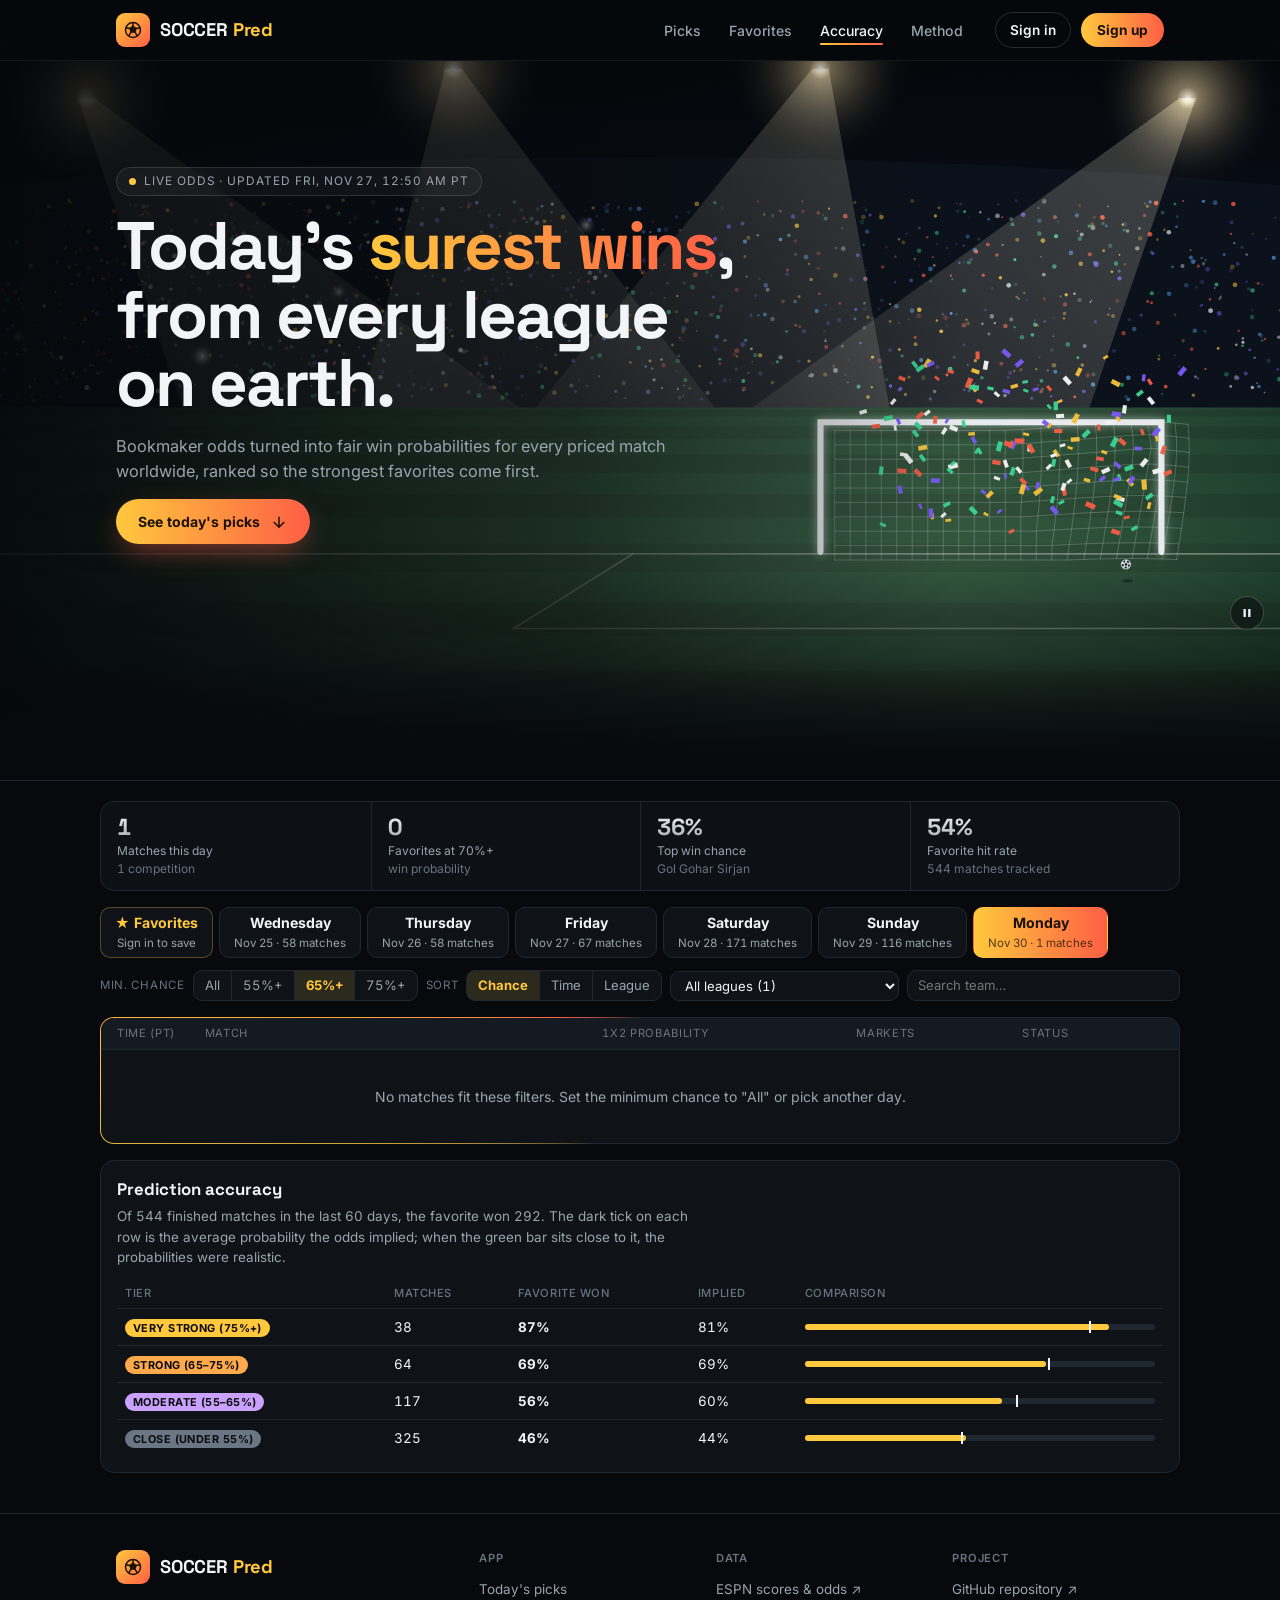
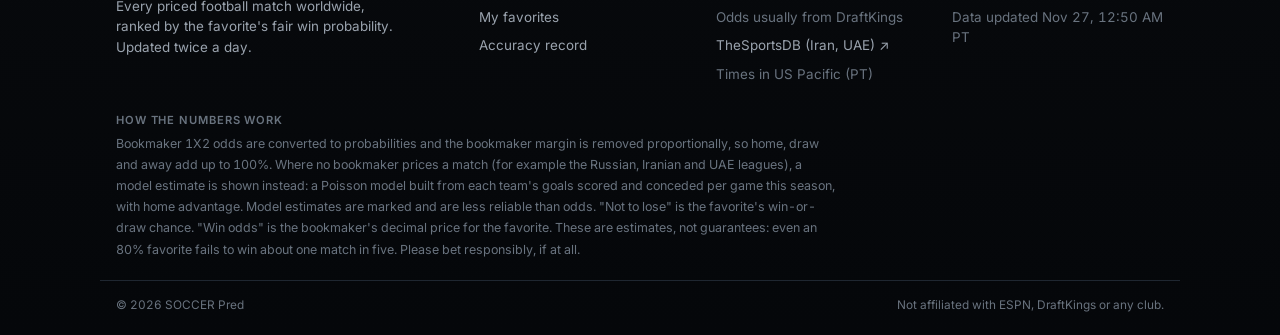
==== commit 2d8d4ce3: "Update predictions 2026-11-27 08:51 UTC" ====
--- a/index.html
+++ b/index.html
@@ -502,7 +502,7 @@
 </footer>
 
 <script>
-const DATA = {"generated":"2026-11-26T19:43+00:00","matches":[{"id":"401880148","ts":"2026-11-24T19:45Z","league":"EFL Championship","h":{"id":"333","name":"Bristol City","short":"Bristol City","abbr":"BRC","color":"f42727","alt":"ffffff","form":"DLLLW","rec":"5-4-8","pos":{"rank":"16","pts":"19","gp":"17","of":24,"group":"","gf":"17","ga":"27"}},"a":{"id":"352","name":"Wrexham","short":"Wrexham","abbr":"WXM","color":"C8142F","alt":"ffffff","form":"DWDWL","rec":"5-7-5","pos":{"rank":"14","pts":"22","gp":"17","of":24,"group":"","gf":"20","ga":"21"}},"country":"England","venue":"Ashton Gate, Bristol, England","goals":[{"t":"352","n":"J. Worrall","m":"7'","pk":false,"og":false},{"t":"333","n":"C. Pring","m":"51'","pk":false,"og":false}],"p":[38.2,29.4,32.4],"dec":[2.5,3.25,2.95],"margin":4.7,"ou":{"line":2.5,"pOver":43.1},"src":"DraftKings","model":false,"state":"post","clock":"90'+5'","detail":"FT","score":["1","1"],"winner":"draw","url":"https://www.espn.com/soccer/match/_/gameId/401880148/wrexham-bristol-city","video":""},{"id":"401880147","ts":"2026-11-24T19:45Z","league":"EFL Championship","h":{"id":"347","name":"Cardiff City","short":"Cardiff","abbr":"CAR","color":"0000fa","alt":"c6d4db","form":"LLWDL","rec":"4-6-7","pos":{"rank":"17","pts":"18","gp":"17","of":24,"group":"","gf":"28","ga":"33"}},"a":{"id":"394","name":"Preston North End","short":"Preston","abbr":"PNE","color":"ffffff","alt":"87cced","form":"WDWLL","rec":"3-3-11","pos":{"rank":"22","pts":"12","gp":"17","of":24,"group":"","gf":"18","ga":"31"}},"country":"England","venue":"Cardiff City Stadium, Cardiff, Wales","goals":[{"t":"394","n":"T. Small","m":"27'","pk":false,"og":false},{"t":"394","n":"A. Devine","m":"32'","pk":false,"og":false},{"t":"394","n":"A. Moran","m":"63'","pk":false,"og":false},{"t":"394","n":"A. Hughes","m":"69'","pk":false,"og":false}],"p":[64.3,19.1,16.6],"dec":[1.49,5.0,5.75],"margin":4.6,"ou":{"line":3.5,"pOver":45.9},"src":"DraftKings","model":false,"state":"post","clock":"90'+4'","detail":"FT","score":["0","4"],"winner":"away","url":"https://www.espn.com/soccer/match/_/gameId/401880147/preston-north-end-cardiff-city","video":""},{"id":"401880146","ts":"2026-11-24T19:45Z","league":"EFL Championship","h":{"id":"372","name":"Charlton Athletic","short":"Charlton","abbr":"CHA","color":"C8142F","alt":"020202","form":"DLWLL","rec":"5-5-7","pos":{"rank":"15","pts":"20","gp":"17","of":24,"group":"","gf":"18","ga":"25"}},"a":{"id":"314","name":"Lincoln City","short":"Lincoln City","abbr":"LCN","color":"C8142F","alt":"c6d4db","form":"DLLLL","rec":"4-3-10","pos":{"rank":"21","pts":"15","gp":"17","of":24,"group":"","gf":"15","ga":"31"}},"country":"England","venue":"The Valley, London, England","goals":[{"t":"372","n":"J. Rankin-Costello","m":"8'","pk":false,"og":false},{"t":"372","n":"I. Mesik","m":"13'","pk":false,"og":false},{"t":"372","n":"T. Campbell","m":"48'","pk":false,"og":false},{"t":"372","n":"M. Leaburn","m":"90'+4'","pk":false,"og":false}],"p":[33.6,29.5,36.9],"dec":[2.85,3.25,2.6],"margin":4.3,"ou":{"line":2.5,"pOver":45.3},"src":"DraftKings","model":false,"state":"post","clock":"90'+5'","detail":"FT","score":["4","0"],"winner":"home","url":"https://www.espn.com/soccer/match/_/gameId/401880146/lincoln-city-charlton-athletic","video":""},{"id":"401880145","ts":"2026-11-24T19:45Z","league":"EFL Championship","h":{"id":"369","name":"Middlesbrough","short":"Boro","abbr":"MID","color":"f42727","alt":"87cced","form":"DWDLW","rec":"10-5-2","pos":{"rank":"1","pts":"35","gp":"17","of":24,"group":"","gf":"34","ga":"20"}},"a":{"id":"318","name":"Swansea City","short":"Swansea","abbr":"SWA","color":"ffffff","alt":"1D428A","form":"DDLLW","rec":"8-3-6","pos":{"rank":"8","pts":"27","gp":"17","of":24,"group":"","gf":"25","ga":"22"}},"country":"England","venue":"Riverside Stadium, Middlesbrough, England","goals":[{"t":"369","n":"M. Peart-Harris","m":"9'","pk":false,"og":false},{"t":"318","n":"J. Opoku","m":"22'","pk":false,"og":false},{"t":"369","n":"W. Lankshear","m":"54'","pk":false,"og":false}],"p":[66.0,19.2,14.8],"dec":[1.45,5.0,6.5],"margin":4.1,"ou":{"line":3.5,"pOver":44.0},"src":"DraftKings","model":false,"state":"post","clock":"90'+4'","detail":"FT","score":["2","1"],"winner":"home","url":"https://www.espn.com/soccer/match/_/gameId/401880145/swansea-city-middlesbrough","video":""},{"id":"401880144","ts":"2026-11-24T19:45Z","league":"EFL Championship","h":{"id":"381","name":"Norwich City","short":"Norwich City","abbr":"NOR","color":"ffff00","alt":"1D428A","form":"DWWWW","rec":"8-1-8","pos":{"rank":"11","pts":"25","gp":"17","of":24,"group":"","gf":"35","ga":"26"}},"a":{"id":"334","name":"Queens Park Rangers","short":"QPR","abbr":"QPR","color":"0000d4","alt":"1a1a1a","form":"DWWDL","rec":"7-7-3","pos":{"rank":"7","pts":"28","gp":"17","of":24,"group":"","gf":"26","ga":"19"}},"country":"England","venue":"Carrow Road, Norwich, England","goals":[{"t":"334","n":"H. Vale","m":"41'","pk":false,"og":false},{"t":"381","n":"A. Musaba","m":"48'","pk":false,"og":false}],"p":[47.5,25.3,27.1],"dec":[2.0,3.75,3.5],"margin":5.2,"ou":{"line":2.5,"pOver":57.8},"src":"DraftKings","model":false,"state":"post","clock":"90'+3'","detail":"FT","score":["1","1"],"winner":"draw","url":"https://www.espn.com/soccer/match/_/gameId/401880144/queens-park-rangers-norwich-city","video":""},{"id":"401880143","ts":"2026-11-24T19:45Z","league":"EFL Championship","h":{"id":"385","name":"Portsmouth","short":"Portsmouth","abbr":"POR","color":"0000fa","alt":"1a1a1a","form":"DDLWD","rec":"7-5-5","pos":{"rank":"10","pts":"26","gp":"17","of":24,"group":"","gf":"22","ga":"19"}},"a":{"id":"371","name":"West Ham United","short":"West Ham","abbr":"WHU","color":"7c2c3b","alt":"F1E7E0","form":"DDLDL","rec":"6-6-5","pos":{"rank":"13","pts":"24","gp":"17","of":24,"group":"","gf":"38","ga":"25"}},"country":"England","venue":"Fratton Park, Portsmouth, England","goals":[{"t":"385","n":"O. Bailey","m":"31'","pk":false,"og":false}],"p":[23.1,24.3,52.6],"dec":[4.1,3.9,1.8],"margin":5.6,"ou":{"line":2.5,"pOver":52.6},"src":"DraftKings","model":false,"state":"post","clock":"90'+8'","detail":"FT","score":["1","0"],"winner":"home","url":"https://www.espn.com/soccer/match/_/gameId/401880143/west-ham-united-portsmouth","video":""},{"id":"401880142","ts":"2026-11-24T19:45Z","league":"EFL Championship","h":{"id":"398","name":"Sheffield United","short":"Sheffield Utd","abbr":"SHU","color":"f42727","alt":"1D428A","form":"DWLWW","rec":"7-5-5","pos":{"rank":"9","pts":"26","gp":"17","of":24,"group":"","gf":"26","ga":"20"}},"a":{"id":"376","name":"Southampton","short":"Southampton","abbr":"SOU","color":"ED1A3B","alt":"f1ee13","form":"DWLDW","rec":"9-5-3","pos":{"rank":"6","pts":"28","gp":"17","of":24,"group":"","gf":"32","ga":"16"}},"country":"England","venue":"Bramall Lane, Sheffield, England","goals":[{"t":"376","n":"L. Dobbin","m":"10'","pk":false,"og":false},{"t":"398","n":"S. Peck","m":"90'","pk":false,"og":false}],"p":[36.6,26.1,37.3],"dec":[2.6,3.65,2.55],"margin":5.1,"ou":{"line":2.5,"pOver":56.3},"src":"DraftKings","model":false,"state":"post","clock":"90'+7'","detail":"FT","score":["1","1"],"winner":"draw","url":"https://www.espn.com/soccer/match/_/gameId/401880142/southampton-sheffield-united","video":""},{"id":"401878348","ts":"2026-11-24T19:45Z","league":"SPFL Premiership","h":{"id":"258","name":"Hibernian","short":"Hibernian","abbr":"HIBS","color":"009f00","alt":"ffffff","form":"WLWWD","rec":"4-2-8","pos":{"rank":"9","pts":"14","gp":"14","of":12,"group":"","gf":"17","ga":"22"}},"a":{"id":"261","name":"Dundee","short":"Dundee","abbr":"DUN","color":"000040","alt":"ffffff","form":"LLLWL","rec":"5-2-7","pos":{"rank":"7","pts":"17","gp":"14","of":12,"group":"","gf":"19","ga":"25"}},"country":"Scotland","venue":"Easter Road, Edinburgh, Scotland","goals":[{"t":"258","n":"M. Boyle","m":"40'","pk":true,"og":false},{"t":"258","n":"N. Cadden","m":"42'","pk":false,"og":false},{"t":"261","n":"J. Wright","m":"67'","pk":false,"og":false}],"p":[57.3,23.0,19.7],"dec":[1.65,4.1,4.8],"margin":6.0,"ou":{"line":2.5,"pOver":58.3},"src":"DraftKings","model":false,"state":"post","clock":"90'+5'","detail":"FT","score":["2","1"],"winner":"home","url":"https://www.espn.com/soccer/match/_/gameId/401878348/dundee-hibernian","video":""},{"id":"401880824","ts":"2026-11-24T19:45Z","league":"EFL League One","h":{"id":"346","name":"Blackpool","short":"Blackpool","abbr":"BLP","color":"F5A12D","alt":"ffffff","form":"DLLWD","rec":"3-4-8","pos":{"rank":"20","pts":"13","gp":"15","of":24,"group":"","gf":"19","ga":"25"}},"a":{"id":"375","name":"Leicester City","short":"Leicester","abbr":"LEI","color":"0202fb","alt":"000000","form":"DWWWD","rec":"6-5-4","pos":{"rank":"7","pts":"23","gp":"15","of":24,"group":"","gf":"24","ga":"20"}},"country":"England","venue":"Bloomfield Road, Blackpool, England","goals":[{"t":"375","n":"W. Alves","m":"66'","pk":false,"og":false},{"t":"346","n":"N. Ennis","m":"84'","pk":false,"og":false}],"p":[23.5,21.8,54.7],"dec":[4.0,4.3,1.71],"margin":6.6,"ou":{"line":3.5,"pOver":42.5},"src":"DraftKings","model":false,"state":"post","clock":"90'+4'","detail":"FT","score":["1","1"],"winner":"draw","url":"https://www.espn.com/soccer/match/_/gameId/401880824/leicester-city-blackpool","video":""},{"id":"401880838","ts":"2026-11-24T19:45Z","league":"EFL League One","h":{"id":"387","name":"Bradford City","short":"Bradford","abbr":"BRD","color":"890000","alt":"ffffff","form":"WDWWL","rec":"7-5-3","pos":{"rank":"6","pts":"26","gp":"15","of":24,"group":"","gf":"15","ga":"10"}},"a":{"id":"397","name":"Barnsley","short":"Barnsley","abbr":"BAR","color":"f42727","alt":"065035","form":"LLLWW","rec":"2-3-10","pos":{"rank":"24","pts":"9","gp":"15","of":24,"group":"","gf":"14","ga":"29"}},"country":"England","venue":"Valley Parade, Bradford, England","goals":[{"t":"387","n":"S. Humphrys","m":"7'","pk":false,"og":false},{"t":"387","n":"S. Humphrys","m":"67'","pk":false,"og":false},{"t":"387","n":"J. Beesley","m":"90'+6'","pk":true,"og":false}],"p":[59.9,20.9,19.2],"dec":[1.57,4.5,4.9],"margin":6.3,"ou":{"line":3.5,"pOver":42.5},"src":"DraftKings","model":false,"state":"post","clock":"90'+7'","detail":"FT","score":["3","0"],"winner":"home","url":"https://www.espn.com/soccer/match/_/gameId/401880838/barnsley-bradford-city","video":""},{"id":"401880823","ts":"2026-11-24T19:45Z","league":"EFL League One","h":{"id":"3129","name":"Bromley","short":"Bromley","abbr":"BRO","color":"ffffff","alt":"C60000","form":"DWLLL","rec":"3-4-8","pos":{"rank":"23","pts":"13","gp":"15","of":24,"group":"","gf":"15","ga":"34"}},"a":{"id":"344","name":"Wycombe Wanderers","short":"Wycombe","abbr":"WYC","color":"4cb8e5","alt":"ffff00","form":"DLWWD","rec":"4-7-4","pos":{"rank":"15","pts":"19","gp":"15","of":24,"group":"","gf":"25","ga":"28"}},"country":"England","venue":"RELOC8 EM Community Stadium, Bromley, England","goals":[{"t":"3129","n":"K. Grant","m":"58'","pk":false,"og":false},{"t":"344","n":"J. Wareham","m":"70'","pk":false,"og":false}],"p":[23.6,23.9,52.5],"dec":[4.0,3.95,1.8],"margin":5.9,"ou":{"line":2.5,"pOver":57.2},"src":"DraftKings","model":false,"state":"post","clock":"90'+6'","detail":"FT","score":["1","1"],"winner":"draw","url":"https://www.espn.com/soccer/match/_/gameId/401880823/wycombe-wanderers-bromley","video":""},{"id":"401880829","ts":"2026-11-24T19:45Z","league":"EFL League One","h":{"id":"285","name":"Stevenage","short":"Stevenage","abbr":"STE","color":"ffffff","alt":"091453","form":"DWWWD","rec":"5-5-4","pos":{"rank":"13","pts":"20","gp":"14","of":24,"group":"","gf":"18","ga":"13"}},"a":{"id":"399","name":"Sheffield Wednesday","short":"Sheffield Wed","abbr":"SHW","color":"0000ff","alt":"ff4f00","form":"DWWLL","rec":"7-6-3","pos":{"rank":"4","pts":"27","gp":"16","of":24,"group":"","gf":"27","ga":"15"}},"country":"England","venue":"Lamex Stadium, Stevenage, England","goals":[],"p":[35.7,27.8,36.4],"dec":[2.65,3.4,2.6],"margin":5.6,"ou":{"line":2.5,"pOver":47.5},"src":"DraftKings","model":false,"state":"post","clock":"90'+6'","detail":"FT","score":["0","0"],"winner":"draw","url":"https://www.espn.com/soccer/match/_/gameId/401880829/sheffield-wednesday-stevenage","video":""},{"id":"401881358","ts":"2026-11-24T19:45Z","league":"EFL League Two","h":{"id":"2594","name":"Crawley Town","short":"Crawley","abbr":"CRA","color":"C8142F","alt":"ffffff","form":"DWLLW","rec":"3-4-7","pos":{"rank":"24","pts":"13","gp":"14","of":24,"group":"","gf":"15","ga":"22"}},"a":{"id":"280","name":"Barnet","short":"Barnet","abbr":"BAR","color":"fe7a00","alt":"ffffff","form":"DWWWD","rec":"8-6-1","pos":{"rank":"2","pts":"30","gp":"15","of":24,"group":"","gf":"30","ga":"19"}},"country":"England","venue":"Broadfield Stadium, Crawley, England","goals":[],"p":[25.5,24.2,50.4],"dec":[3.7,3.9,1.87],"margin":6.2,"ou":{"line":2.5,"pOver":59.9},"src":"DraftKings","model":false,"state":"post","clock":"90'+4'","detail":"FT","score":["0","0"],"winner":"draw","url":"https://www.espn.com/soccer/match/_/gameId/401881358/barnet-crawley-town","video":""},{"id":"401881354","ts":"2026-11-24T19:45Z","league":"EFL League Two","h":{"id":"348","name":"Port Vale","short":"Port Vale","abbr":"PTV","color":"ffffff","alt":"FECD32","form":"DLWWW","rec":"5-4-6","pos":{"rank":"17","pts":"19","gp":"15","of":24,"group":"","gf":"16","ga":"19"}},"a":{"id":"353","name":"Northampton Town","short":"Northampton","abbr":"NHT","color":"8E003B","alt":"1a1a1a","form":"DWDLL","rec":"4-7-5","pos":{"rank":"16","pts":"19","gp":"16","of":24,"group":"","gf":"14","ga":"14"}},"country":"England","venue":"Vale Park, Stoke-on-Trent, England","goals":[{"t":"353","n":"J. Guthrie","m":"50'","pk":false,"og":false},{"t":"348","n":"M. Watters","m":"54'","pk":false,"og":false}],"p":[45.1,28.7,26.3],"dec":[2.1,3.3,3.6],"margin":5.7,"ou":{"line":2.5,"pOver":43.3},"src":"DraftKings","model":false,"state":"post","clock":"90'+5'","detail":"FT","score":["1","1"],"winner":"draw","url":"https://www.espn.com/soccer/match/_/gameId/401881354/northampton-town-port-vale","video":""},{"id":"401889190","ts":"2026-11-24T19:45Z","league":"National League","h":{"id":"13884","name":"AFC Fylde","short":"AFC Fylde","abbr":"FYL","color":"ffffff","alt":"ffff00","form":"DDWWW","rec":"10-3-6","pos":{"rank":"5","pts":"33","gp":"19","of":24,"group":"","gf":"34","ga":"29"}},"a":{"id":"312","name":"FC Halifax Town","short":"Halifax","abbr":"HAL","color":"0000FF","alt":"b9ff4d","form":"DWDLW","rec":"9-4-6","pos":{"rank":"8","pts":"31","gp":"19","of":24,"group":"","gf":"36","ga":"21"}},"country":"England","venue":"Mill Farm Sports Village, Preston, England","goals":[{"t":"312","n":"T. Mcdermott","m":"62'","pk":false,"og":false},{"t":"312","n":"C. Johnson","m":"90'","pk":false,"og":false}],"p":[48.3,23.3,28.4],"dec":[1.91,3.95,3.25],"margin":8.5,"ou":{"line":3.5,"pOver":46.5},"src":"DraftKings","model":false,"state":"post","clock":"90'+6'","detail":"FT","score":["0","2"],"winner":"away","url":"https://www.espn.com/soccer/match/_/gameId/401889190/fc-halifax-town-afc-fylde","video":""},{"id":"401889416","ts":"2026-11-24T19:45Z","league":"National League","h":{"id":"10167","name":"AFC Hornchurch","short":"Hornchurh","abbr":"HOR","color":"000000","alt":"C60000","form":"DLWLL","rec":"8-1-10","pos":{"rank":"12","pts":"25","gp":"19","of":24,"group":"","gf":"20","ga":"31"}},"a":{"id":"3231","name":"Sutton United","short":"Sutton Utd","abbr":"SUT","color":"ffd700","alt":"ffffff","form":"DWLLW","rec":"8-4-7","pos":{"rank":"11","pts":"28","gp":"19","of":24,"group":"","gf":"21","ga":"23"}},"country":"England","venue":"Hornchurch Stadium, East London, England","goals":[],"p":[38.2,29.1,32.7],"dec":[2.4,3.15,2.8],"margin":9.1,"ou":{"line":2.5,"pOver":47.5},"src":"DraftKings","model":false,"state":"post","clock":"90'+4'","detail":"FT","score":["0","0"],"winner":"draw","url":"https://www.espn.com/soccer/match/_/gameId/401889416/sutton-united-afc-hornchurch","video":""},{"id":"401889189","ts":"2026-11-24T19:45Z","league":"National League","h":{"id":"633","name":"Altrincham","short":"Altrincham","abbr":"ALT","color":"C8142F","alt":"cdcdcd","form":"DLLLL","rec":"10-1-8","pos":{"rank":"10","pts":"31","gp":"19","of":24,"group":"","gf":"28","ga":"30"}},"a":{"id":"3887","name":"Wealdstone","short":"Wealdstone","abbr":"WEA","color":"000000","alt":"000000","form":"DWDLW","rec":"6-4-9","pos":{"rank":"16","pts":"22","gp":"19","of":24,"group":"","gf":"28","ga":"33"}},"country":"England","venue":"J. Davidson Stadium, Manchester, England","goals":[{"t":"633","n":"T. Crawford","m":"52'","pk":false,"og":false},{"t":"633","n":"L. Weaver","m":"62'","pk":false,"og":false},{"t":"633","n":"C. Baker-Richardson","m":"71'","pk":false,"og":false}],"p":[49.9,24.4,25.8],"dec":[1.83,3.75,3.55],"margin":9.4,"ou":{"line":2.5,"pOver":60.2},"src":"DraftKings","model":false,"state":"post","clock":"90'+5'","detail":"FT","score":["3","0"],"winner":"home","url":"https://www.espn.com/soccer/match/_/gameId/401889189/wealdstone-altrincham","video":""},{"id":"401889188","ts":"2026-11-24T19:45Z","league":"National League","h":{"id":"3256","name":"Boston United","short":"Boston Utd","abbr":"BOST","color":"ffff00","alt":"792DCD","form":"DLLWW","rec":"5-3-11","pos":{"rank":"22","pts":"18","gp":"19","of":24,"group":"","gf":"21","ga":"33"}},"a":{"id":"642","name":"Barrow","short":"Barrow","abbr":"BRW","color":"ffffff","alt":"deb887","form":"DLWWD","rec":"9-4-5","pos":{"rank":"9","pts":"31","gp":"18","of":24,"group":"","gf":"30","ga":"21"}},"country":"England","venue":"Jakemans Community Stadium, Boston, Lincolnshire, England","goals":[{"t":"642","n":"D. Amos","m":"73'","pk":false,"og":false}],"p":[31.7,26.6,41.7],"dec":[2.9,3.45,2.2],"margin":8.9,"ou":{"line":2.5,"pOver":57.8},"src":"DraftKings","model":false,"state":"post","clock":"90'+6'","detail":"FT","score":["0","1"],"winner":"away","url":"https://www.espn.com/soccer/match/_/gameId/401889188/barrow-boston-united","video":""},{"id":"401889187","ts":"2026-11-24T19:45Z","league":"National League","h":{"id":"322","name":"Carlisle United","short":"Carlisle","abbr":"CAR","color":"0e00f7","alt":"b0ffe1","form":"DWWWW","rec":"9-5-5","pos":{"rank":"6","pts":"32","gp":"19","of":24,"group":"","gf":"37","ga":"25"}},"a":{"id":"645","name":"Tamworth","short":"Tamworth","abbr":"TAM","color":"C8142F","alt":"000000","form":"DLLLW","rec":"6-2-10","pos":{"rank":"19","pts":"20","gp":"18","of":24,"group":"","gf":"29","ga":"38"}},"country":"England","venue":"Brunton Park, Carlisle, England","goals":[{"t":"322","n":"R. Linney","m":"51'","pk":false,"og":false},{"t":"645","n":"J. Cullinane-Liburd","m":"71'","pk":false,"og":false},{"t":"645","n":"T. McGlinchey","m":"88'","pk":false,"og":false}],"p":[65.7,18.9,15.4],"dec":[1.41,4.9,6.0],"margin":8.1,"ou":{"line":3.5,"pOver":46.2},"src":"DraftKings","model":false,"state":"post","clock":"90'+9'","detail":"FT","score":["1","2"],"winner":"away","url":"https://www.espn.com/soccer/match/_/gameId/401889187/tamworth-carlisle-united","video":""},{"id":"401889186","ts":"2026-11-24T19:45Z","league":"National League","h":{"id":"3897","name":"Eastleigh","short":"Eastleigh","abbr":"ELH","color":"0000FF","alt":"e1e1e1","form":"DWLLD","rec":"6-4-9","pos":{"rank":"18","pts":"22","gp":"19","of":24,"group":"","gf":"24","ga":"31"}},"a":{"id":"284","name":"Yeovil Town","short":"Yeovil","abbr":"YEO","color":"378464","alt":"1a1a1a","form":"DWDLL","rec":"10-5-4","pos":{"rank":"3","pts":"35","gp":"19","of":24,"group":"","gf":"43","ga":"25"}},"country":"England","venue":"Silverlake Stadium, Eastleigh, England","goals":[{"t":"284","n":"O. Dean","m":"29'","pk":false,"og":false},{"t":"3897","n":"D. Akinyemi","m":"73'","pk":false,"og":false},{"t":"284","n":"S. Spasov","m":"75'","pk":false,"og":false},{"t":"284","n":"S. Spasov","m":"78'","pk":false,"og":false}],"p":[31.6,24.8,43.6],"dec":[2.9,3.7,2.1],"margin":9.1,"ou":{"line":2.5,"pOver":59.4},"src":"DraftKings","model":false,"state":"post","clock":"90'+6'","detail":"FT","score":["1","3"],"winner":"away","url":"https://www.espn.com/soccer/match/_/gameId/401889186/yeovil-town-eastleigh","video":""},{"id":"401889185","ts":"2026-11-24T19:45Z","league":"National League","h":{"id":"282","name":"Forest Green Rovers","short":"Forest Green","abbr":"FGR","color":"aeff2b","alt":"1a1a1a","form":"LLLDW","rec":"5-4-7","pos":{"rank":"20","pts":"19","gp":"16","of":24,"group":"","gf":"25","ga":"29"}},"a":{"id":"310","name":"Southend United","short":"Southend Utd","abbr":"SOUT","color":"000099","alt":"ffde00","form":"WLWLD","rec":"10-5-4","pos":{"rank":"4","pts":"35","gp":"19","of":24,"group":"","gf":"44","ga":"31"}},"country":"England","venue":"The Bolt New Lawn, Forest Green, England","goals":[{"t":"310","n":"H. Cardwell","m":"54'","pk":false,"og":false},{"t":"310","n":"K. Mcadam","m":"74'","pk":false,"og":false}],"p":[40.8,24.5,34.7],"dec":[2.25,3.75,2.65],"margin":8.8,"ou":{"line":3.5,"pOver":46.5},"src":"DraftKings","model":false,"state":"post","clock":"90'+8'","detail":"FT","score":["0","2"],"winner":"away","url":"https://www.espn.com/soccer/match/_/gameId/401889185/southend-united-forest-green-rovers","video":""},{"id":"401889184","ts":"2026-11-24T19:45Z","league":"National League","h":{"id":"313","name":"Scunthorpe United","short":"Scunthorpe","abbr":"SCU","color":"82dbf5","alt":"228b22","form":"DLDLL","rec":"3-2-13","pos":{"rank":"23","pts":"11","gp":"18","of":24,"group":"","gf":"21","ga":"35"}},"a":{"id":"3138","name":"Gateshead","short":"Gateshead","abbr":"GAT","color":"ffffff","alt":"00fa9a","form":"DLLLL","rec":"2-1-15","pos":{"rank":"24","pts":"7","gp":"18","of":24,"group":"","gf":"12","ga":"40"}},"country":"England","venue":"Attis Arena, Scunthorpe, England","goals":[{"t":"313","n":"J. Belehouan","m":"7'","pk":false,"og":false},{"t":"3138","n":"J. Anifowose","m":"21'","pk":false,"og":false},{"t":"3138","n":"J. Hiwula","m":"89'","pk":false,"og":false}],"p":[64.3,19.6,16.0],"dec":[1.43,4.7,5.75],"margin":8.4,"ou":{"line":3.5,"pOver":44.2},"src":"DraftKings","model":false,"state":"post","clock":"90'+6'","detail":"FT","score":["1","2"],"winner":"away","url":"https://www.espn.com/soccer/match/_/gameId/401889184/gateshead-scunthorpe-united","video":""},{"id":"401889183","ts":"2026-11-24T19:45Z","league":"National League","h":{"id":"290","name":"Woking","short":"Woking","abbr":"WOK","color":"FF0000","alt":"ffd700","form":"DLWLW","rec":"7-3-8","pos":{"rank":"14","pts":"24","gp":"18","of":24,"group":"","gf":"29","ga":"32"}},"a":{"id":"128663","name":"Worthing","short":"Worthing","abbr":"WOR","color":"FF0000","alt":"9eefe1","form":"DWDLD","rec":"9-5-5","pos":{"rank":"7","pts":"32","gp":"19","of":24,"group":"","gf":"38","ga":"31"}},"country":"England","venue":"The Laithwaite Community Stadium, Wokingham, England","goals":[{"t":"290","n":"R. Syla","m":"41'","pk":false,"og":false},{"t":"128663","n":"A. Nathaniel-George","m":"44'","pk":false,"og":false},{"t":"290","n":"J. Marquis","m":"47'","pk":false,"og":false},{"t":"290","n":"J. Marquis","m":"48'","pk":false,"og":false},{"t":"290","n":"R. Syla","m":"50'","pk":false,"og":false},{"t":"128663","n":"D. Johnson-Fisher","m":"63'","pk":false,"og":false},{"t":"128663","n":"D. Johnson-Fisher","m":"76'","pk":false,"og":false}],"p":[40.7,26.6,32.7],"dec":[2.25,3.45,2.8],"margin":9.1,"ou":{"line":3.5,"pOver":41.4},"src":"DraftKings","model":false,"state":"post","clock":"90'+5'","detail":"FT","score":["4","3"],"winner":"home","url":"https://www.espn.com/soccer/match/_/gameId/401889183/worthing-woking","video":""},{"id":"401933263","ts":"2026-11-24T19:45Z","league":"SPFL Challenge Cup, Round of 16","h":{"id":"409","name":"Hamilton Academical","short":"Hamilton","abbr":"HAM","color":"C60000","alt":"203d5c","form":"DWWWW","rec":"","pos":{"rank":"13","pts":"9","gp":"5","of":40,"group":"","gf":"9","ga":"4"}},"a":{"id":"2613","name":"Cove Rangers","short":"Cove Rangers","abbr":"COVE","color":"000000","alt":"000000","form":"DWWWW","rec":"","pos":{"rank":"5","pts":"12","gp":"5","of":40,"group":"","gf":"17","ga":"6"}},"country":"Scotland","venue":"New Douglas Park, Hamilton, Scotland","goals":[{"t":"2613","n":"M. Keir","m":"23'","pk":false,"og":false},{"t":"409","n":"K. Orsi","m":"88'","pk":false,"og":false}],"p":[39.0,22.7,38.3],"dec":[2.56,4.41,2.61],"margin":0,"ou":{"line":2.5,"pOver":66.0},"src":"Model","model":true,"state":"post","clock":"95'","detail":"FT-Pens","score":["1","1"],"winner":"home","url":"https://www.espn.com/soccer/match/_/gameId/401933263/cove-rangers-hamilton-academical","video":""},{"id":"401915295","ts":"2026-11-24T20:00Z","league":"UEFA Champions League, League Phase","h":{"id":"359","name":"Arsenal","short":"Arsenal","abbr":"ARS","color":"e20520","alt":"003399","form":"DDWWW","rec":"3-2-0","pos":{"rank":"7","pts":"11","gp":"5","of":36,"group":"","gf":"9","ga":"4"}},"a":{"id":"124","name":"Borussia Dortmund","short":"Dortmund","abbr":"DOR","color":"ffee00","alt":"272726","form":"DWWWD","rec":"3-1-1","pos":{"rank":"10","pts":"10","gp":"5","of":36,"group":"","gf":"8","ga":"6"}},"country":"Europe","venue":"Emirates Stadium, London, England","goals":[{"t":"359","n":"V. Gyökeres","m":"10'","pk":false,"og":false},{"t":"124","n":"M. Beier","m":"55'","pk":false,"og":false}],"p":[65.9,20.4,13.7],"dec":[1.45,4.7,7.0],"margin":4.3,"ou":{"line":2.5,"pOver":54.7},"src":"DraftKings","model":false,"state":"post","clock":"90'+4'","detail":"FT","score":["1","1"],"winner":"draw","url":"https://www.espn.com/soccer/match/_/gameId/401915295/borussia-dortmund-arsenal","video":"https://www.espn.com/soccer/video/_/gameId/401915295"},{"id":"401915296","ts":"2026-11-24T20:00Z","league":"UEFA Champions League, League Phase","h":{"id":"2572","name":"Como","short":"Como","abbr":"COMO","color":"4169E1","alt":"FFFFFF","form":"WWLWW","rec":"4-0-1","pos":{"rank":"3","pts":"12","gp":"5","of":36,"group":"","gf":"20","ga":"6"}},"a":{"id":"887","name":"AEK Athens","short":"AEK Athens","abbr":"AEK","color":"ffff00","alt":"000000","form":"LWWLL","rec":"1-0-4","pos":{"rank":"31","pts":"3","gp":"5","of":36,"group":"","gf":"5","ga":"12"}},"country":"Europe","venue":"Giuseppe Sinigaglia, Como, Italy","goals":[{"t":"2572","n":"L. Milla","m":"57'","pk":false,"og":false}],"p":[75.3,14.6,10.0],"dec":[1.26,6.5,9.5],"margin":5.1,"ou":{"line":3.5,"pOver":50.0},"src":"DraftKings","model":false,"state":"post","clock":"90'+3'","detail":"FT","score":["1","0"],"winner":"home","url":"https://www.espn.com/soccer/match/_/gameId/401915296/aek-athens-como","video":""},{"id":"401915294","ts":"2026-11-24T20:00Z","league":"UEFA Champions League, League Phase","h":{"id":"142","name":"Feyenoord Rotterdam","short":"Feyenoord","abbr":"FEY","color":"ef2f24","alt":"000000","form":"LLLLD","rec":"1-0-4","pos":{"rank":"32","pts":"3","gp":"5","of":36,"group":"","gf":"4","ga":"12"}},"a":{"id":"437","name":"FC Porto","short":"FC Porto","abbr":"FCP","color":"0000dd","alt":"ffa000","form":"WWWWW","rec":"2-0-3","pos":{"rank":"22","pts":"6","gp":"5","of":36,"group":"","gf":"7","ga":"7"}},"country":"Europe","venue":"De Kuip, Rotterdam, Netherlands","goals":[{"t":"437","n":"O. Targhaline","m":"2'","pk":false,"og":true}],"p":[30.5,25.9,43.6],"dec":[3.15,3.7,2.2],"margin":4.2,"ou":{"line":2.5,"pOver":58.6},"src":"DraftKings","model":false,"state":"post","clock":"90'+6'","detail":"FT","score":["0","1"],"winner":"away","url":"https://www.espn.com/soccer/match/_/gameId/401915294/fc-porto-feyenoord-rotterdam","video":""},{"id":"401915379","ts":"2026-11-24T20:00Z","league":"UEFA Champions League, League Phase","h":{"id":"382","name":"Manchester City","short":"Man City","abbr":"MNC","color":"99c5ea","alt":"000000","form":"DDLWL","rec":"3-1-1","pos":{"rank":"8","pts":"10","gp":"5","of":36,"group":"","gf":"14","ga":"9"}},"a":{"id":"114","name":"Napoli","short":"Napoli","abbr":"NAP","color":"0677d2","alt":"ffffff","form":"DWDLL","rec":"1-1-3","pos":{"rank":"28","pts":"4","gp":"5","of":36,"group":"","gf":"8","ga":"13"}},"country":"Europe","venue":"Etihad Stadium, Manchester, England","goals":[{"t":"114","n":"R. Højlund","m":"55'","pk":false,"og":false},{"t":"382","n":"A. Bouaddi","m":"67'","pk":false,"og":false},{"t":"114","n":"N. Lang","m":"76'","pk":false,"og":false},{"t":"382","n":"R. Cherki","m":"86'","pk":false,"og":false}],"p":[74.0,14.7,11.3],"dec":[1.29,6.5,8.5],"margin":4.4,"ou":{"line":3.5,"pOver":53.7},"src":"DraftKings","model":false,"state":"post","clock":"90'+2'","detail":"FT","score":["2","2"],"winner":"draw","url":"https://www.espn.com/soccer/match/_/gameId/401915379/napoli-manchester-city","video":"https://www.espn.com/soccer/video/_/gameId/401915379"},{"id":"401915299","ts":"2026-11-24T20:00Z","league":"UEFA Champions League, League Phase","h":{"id":"11420","name":"RB Leipzig","short":"RB Leipzig","abbr":"RBL","color":"ffffff","alt":"740c14","form":"DWWLW","rec":"2-0-3","pos":{"rank":"23","pts":"6","gp":"5","of":36,"group":"","gf":"8","ga":"12"}},"a":{"id":"175","name":"Lens","short":"Lens","abbr":"RCL","color":"E91514","alt":"004c37","form":"DDLLL","rec":"1-0-4","pos":{"rank":"34","pts":"3","gp":"5","of":36,"group":"","gf":"5","ga":"19"}},"country":"Europe","venue":"Red Bull Arena, Leipzig, Germany","goals":[{"t":"11420","n":"D. Raum","m":"6'","pk":false,"og":false},{"t":"11420","n":"A. Nusa","m":"9'","pk":false,"og":false},{"t":"175","n":"M. Udol","m":"58'","pk":false,"og":false},{"t":"11420","n":"A. Nusa","m":"90'+4'","pk":false,"og":false}],"p":[69.8,16.6,13.6],"dec":[1.36,5.75,7.0],"margin":5.0,"ou":{"line":3.5,"pOver":53.7},"src":"DraftKings","model":false,"state":"post","clock":"90'+4'","detail":"FT","score":["3","1"],"winner":"home","url":"https://www.espn.com/soccer/match/_/gameId/401915299/lens-rb-leipzig","video":""},{"id":"401915298","ts":"2026-11-24T20:00Z","league":"UEFA Champions League, League Phase","h":{"id":"86","name":"Real Madrid","short":"Real Madrid","abbr":"RMA","color":"ffffff","alt":"1B4D3E","form":"WWWWW","rec":"5-0-0","pos":{"rank":"1","pts":"15","gp":"5","of":36,"group":"","gf":"18","ga":"8"}},"a":{"id":"148","name":"PSV Eindhoven","short":"PSV","abbr":"PSV","color":"ef2f24","alt":"000000","form":"LWWLW","rec":"1-1-3","pos":{"rank":"30","pts":"4","gp":"5","of":36,"group":"","gf":"4","ga":"9"}},"country":"Europe","venue":"Santiago Bernabéu, Madrid, Spain","goals":[{"t":"148","n":"I. Perisic","m":"32'","pk":true,"og":false},{"t":"86","n":"F. Valverde","m":"50'","pk":false,"og":false},{"t":"86","n":"J. Bellingham","m":"60'","pk":false,"og":false},{"t":"86","n":"K. Mbappé","m":"64'","pk":false,"og":false},{"t":"86","n":"K. Mbappé","m":"84'","pk":false,"og":false},{"t":"86","n":"Vinícius Júnior","m":"87'","pk":false,"og":false}],"p":[83.6,10.1,6.4],"dec":[1.14,9.5,15.0],"margin":4.7,"ou":{"line":4.5,"pOver":48.4},"src":"DraftKings","model":false,"state":"post","clock":"90'+3'","detail":"FT","score":["5","1"],"winner":"home","url":"https://www.espn.com/soccer/match/_/gameId/401915298/psv-eindhoven-real-madrid","video":"https://www.espn.com/soccer/video/_/gameId/401915298"},{"id":"401915297","ts":"2026-11-24T20:00Z","league":"UEFA Champions League, League Phase","h":{"id":"521","name":"Slovan Bratislava","short":"S Bratislava","abbr":"SLB","color":"81c0ff","alt":"1a1a1a","form":"LLLLL","rec":"0-0-5","pos":{"rank":"36","pts":"0","gp":"5","of":36,"group":"","gf":"1","ga":"19"}},"a":{"id":"244","name":"Real Betis","short":"Betis","abbr":"BET","color":"288A00","alt":"0A422D","form":"WDWWL","rec":"4-0-1","pos":{"rank":"6","pts":"12","gp":"5","of":36,"group":"","gf":"10","ga":"6"}},"country":"Europe","venue":"Národny Futbalovy Stadión, Bratislava, Slovakia","goals":[{"t":"244","n":"C. Hernández","m":"43'","pk":false,"og":false},{"t":"244","n":"C. Hernández","m":"57'","pk":false,"og":false}],"p":[10.0,14.6,75.3],"dec":[9.5,6.5,1.26],"margin":5.1,"ou":{"line":3.5,"pOver":48.9},"src":"DraftKings","model":false,"state":"post","clock":"90'+3'","detail":"FT","score":["0","2"],"winner":"away","url":"https://www.espn.com/soccer/match/_/gameId/401915297/real-betis-slovan-bratislava","video":""},{"id":"401880141","ts":"2026-11-24T20:00Z","league":"EFL Championship","h":{"id":"380","name":"Wolverhampton Wanderers","short":"Wolves","abbr":"WOL","color":"fdb913","alt":"32A8DD","form":"DWDWW","rec":"10-4-3","pos":{"rank":"3","pts":"34","gp":"17","of":24,"group":"","gf":"31","ga":"19"}},"a":{"id":"374","name":"Derby County","short":"Derby","abbr":"DER","color":"ffffff","alt":"abebc5","form":"DLWLL","rec":"2-4-11","pos":{"rank":"24","pts":"10","gp":"17","of":24,"group":"","gf":"14","ga":"35"}},"country":"England","venue":"Molineux Stadium, Wolverhampton, England","goals":[{"t":"380","n":"A. Armstrong","m":"29'","pk":false,"og":false},{"t":"380","n":"M. Mané","m":"74'","pk":false,"og":false},{"t":"380","n":"A. Armstrong","m":"76'","pk":false,"og":false}],"p":[71.3,18.1,10.6],"dec":[1.33,5.25,9.0],"margin":5.2,"ou":{"line":2.5,"pOver":56.0},"src":"DraftKings","model":false,"state":"post","clock":"90'+3'","detail":"FT","score":["3","0"],"winner":"home","url":"https://www.espn.com/soccer/match/_/gameId/401880141/derby-county-wolverhampton-wanderers","video":""},{"id":"401878345","ts":"2026-11-24T20:00Z","league":"SPFL Premiership","h":{"id":"257","name":"Rangers","short":"Rangers","abbr":"RAN","color":"0046ff","alt":"ffffff","form":"DWWWD","rec":"10-3-1","pos":{"rank":"2","pts":"33","gp":"14","of":12,"group":"","gf":"26","ga":"12"}},"a":{"id":"263","name":"Aberdeen","short":"Aberdeen","abbr":"ABE","color":"C8142F","alt":"f9e900","form":"DWLLL","rec":"4-2-8","pos":{"rank":"8","pts":"14","gp":"14","of":12,"group":"","gf":"18","ga":"23"}},"country":"Scotland","venue":"Ibrox Stadium, Glasgow, Scotland","goals":[{"t":"263","n":"B. Lyons","m":"30'","pk":false,"og":false},{"t":"257","n":"R. Naderi","m":"46'","pk":false,"og":false},{"t":"257","n":"D. Gassama","m":"47'","pk":false,"og":false},{"t":"257","n":"N. Raskin","m":"56'","pk":false,"og":false},{"t":"263","n":"F. Marshall","m":"57'","pk":false,"og":false}],"p":[77.0,14.5,8.6],"dec":[1.22,6.5,11.0],"margin":6.3,"ou":{"line":3.5,"pOver":46.9},"src":"DraftKings","model":false,"state":"post","clock":"90'+5'","detail":"FT","score":["3","2"],"winner":"home","url":"https://www.espn.com/soccer/match/_/gameId/401878345/aberdeen-rangers","video":""},{"id":"401841335","ts":"2026-11-24T21:00Z","league":"Brazil Serie A","h":{"id":"9318","name":"Chapecoense","short":"Chapecoense","abbr":"CHA","color":"417505","alt":"fafafc","form":"WLLLL","rec":"5-9-23","pos":{"rank":"20","pts":"24","gp":"37","of":20,"group":"","gf":"37","ga":"74"}},"a":{"id":"2029","name":"Palmeiras","short":"Palmeiras","abbr":"PAL","color":"417505","alt":"fafafc","form":"LDLLW","rec":"21-11-5","pos":{"rank":"2","pts":"74","gp":"37","of":20,"group":"","gf":"64","ga":"29"}},"country":"Brazil","venue":"Arena Condá, Chapecó, Brazil","goals":[{"t":"9318","n":"Camilo","m":"5'","pk":false,"og":false},{"t":"9318","n":"Max","m":"32'","pk":false,"og":false},{"t":"9318","n":"M. Carvalho","m":"90'","pk":false,"og":false}],"p":[29.4,26.9,43.7],"dec":[3.2,3.5,2.15],"margin":6.3,"ou":{"line":2.5,"pOver":54.5},"src":"DraftKings","model":false,"state":"post","clock":"90'+4'","detail":"FT","score":["3","0"],"winner":"home","url":"https://www.espn.com/soccer/match/_/gameId/401841335/palmeiras-chapecoense","video":""},{"id":"401929679","ts":"2026-11-24T22:00Z","league":"Copa Chile, Quarterfinals","h":{"id":"8186","name":"Coquimbo Unido","short":"Coquimbo","abbr":"COQ","color":"000000","alt":"FBE805","form":"DWWWW","rec":"","pos":{"rank":"1","pts":"12","gp":"6","of":4,"group":"Group A","gf":"8","ga":"3"}},"a":{"id":"10144","name":"Unión La Calera","short":"Unión La Calera","abbr":"ULC","color":"fd0000","alt":"000000","form":"DWWLL","rec":"","pos":{"rank":"2","pts":"11","gp":"6","of":4,"group":"Group D","gf":"13","ga":"6"}},"country":"Chile","venue":"Estadio Francisco Sánchez Rumoroso, Coquimbo, Chile","goals":[{"t":"10144","n":"M. Campos López","m":"40'","pk":false,"og":false},{"t":"8186","n":"F. Pons","m":"71'","pk":true,"og":false}],"p":[58.3,23.7,18.0],"dec":[1.62,4.0,5.25],"margin":5.6,"ou":{"line":2.5,"pOver":51.0},"src":"DraftKings","model":false,"state":"post","clock":"90'+6'","detail":"FT","score":["1","1"],"winner":"draw","url":"https://www.espn.com/soccer/match/_/gameId/401929679/union-la-calera-coquimbo-unido","video":""},{"id":"401878607","ts":"2026-11-24T23:00Z","league":"USL Super League","h":{"id":"131455","name":"Tampa Bay Sun FC","short":"Tampa Bay","abbr":"TB","color":"041E42","alt":"FBDF49","form":"LWDLL","rec":"3-4-6","pos":{"rank":"6","pts":"13","gp":"13","of":8,"group":"","gf":"13","ga":"17"}},"a":{"id":"131447","name":"Dallas Trinity FC","short":"Dallas","abbr":"DAL","color":"54052B","alt":"B39262","form":"WLDWL","rec":"5-3-5","pos":{"rank":"5","pts":"18","gp":"13","of":8,"group":"","gf":"15","ga":"16"}},"country":"USA","venue":"Suncoast Credit Union Field, Tampa, Florida, USA","goals":[{"t":"131447","n":"C. Lancaster","m":"83'","pk":false,"og":false}],"p":[35.6,27.6,36.9],"dec":[2.81,3.62,2.71],"margin":0,"ou":{"line":2.5,"pOver":43.4},"src":"Model","model":true,"state":"post","clock":"90'+6'","detail":"FT","score":["0","1"],"winner":"away","url":"https://www.espn.com/soccer/match/_/gameId/401878607/dallas-trinity-fc-tampa-bay-sun-fc","video":""},{"id":"401934688","ts":"2026-11-24T23:20Z","league":"Colombian Primera A","h":{"id":"5484","name":"Millonarios","short":"Millonarios","abbr":"MIL","color":"0202db","alt":"000000","form":"WDWLD","rec":"1-1-0","pos":{"rank":"2","pts":"4","gp":"2","of":4,"group":"Semifinals - Group B","gf":"4","ga":"1"}},"a":{"id":"6137","name":"Atlético Bucaramanga","short":"Bucaramanga","abbr":"BUC","color":"212121","alt":"000000","form":"LDWWD","rec":"0-1-1","pos":{"rank":"4","pts":"1","gp":"2","of":4,"group":"Semifinals - Group B","gf":"3","ga":"6"}},"country":"Colombia","venue":"Estadio Nemesio Camacho El Campín, Bogota, Colombia","goals":[{"t":"5484","n":"F. Chaverra","m":"14'","pk":false,"og":false},{"t":"5484","n":"R. Contreras","m":"19'","pk":false,"og":false},{"t":"6137","n":"J. García","m":"28'","pk":false,"og":false},{"t":"5484","n":"R. Urena","m":"49'","pk":false,"og":false},{"t":"5484","n":"R. Contreras","m":"70'","pk":true,"og":false}],"p":[57.7,25.4,16.9],"dec":[1.61,3.65,5.5],"margin":7.8,"ou":{"line":2.5,"pOver":43.3},"src":"DraftKings","model":false,"state":"post","clock":"90'+4'","detail":"FT","score":["4","1"],"winner":"home","url":"https://www.espn.com/soccer/match/_/gameId/401934688/atletico-bucaramanga-millonarios","video":""},{"id":"401934706","ts":"2026-11-25T01:30Z","league":"Colombian Primera A","h":{"id":"8109","name":"América de Cali","short":"América Cali","abbr":"AME","color":"ff0000","alt":"000000","form":"WDDWW","rec":"1-1-0","pos":{"rank":"1","pts":"4","gp":"2","of":4,"group":"Semifinals - Group B","gf":"4","ga":"3"}},"a":{"id":"2672","name":"Deportivo Cali","short":"Cali","abbr":"DCI","color":"046d04","alt":"000000","form":"LDDDW","rec":"0-1-1","pos":{"rank":"3","pts":"1","gp":"2","of":4,"group":"Semifinals - Group B","gf":"1","ga":"2"}},"country":"Colombia","venue":"Pascual Guerrero, Cali, Colombia","goals":[{"t":"8109","n":"T. Ángel","m":"38'","pk":false,"og":false},{"t":"8109","n":"T. Ángel","m":"48'","pk":false,"og":false},{"t":"2672","n":"S. Rodríguez","m":"51'","pk":false,"og":false}],"p":[40.9,32.8,26.3],"dec":[2.25,2.8,3.5],"margin":8.7,"ou":{"line":1.5,"pOver":58.3},"src":"DraftKings","model":false,"state":"post","clock":"90'+7'","detail":"FT","score":["2","1"],"winner":"home","url":"https://www.espn.com/soccer/match/_/gameId/401934706/deportivo-cali-america-de-cali","video":""},{"id":"401933738","ts":"2026-11-25T03:00Z","league":"MLS","h":{"id":"191","name":"San Jose Earthquakes","short":"San Jose","abbr":"SJ","color":"003da6","alt":"ffffff","form":"WLWDL","rec":"","pos":{"rank":"4","pts":"52","gp":"34","of":15,"group":"Western Conference","gf":"57","ga":"51"}},"a":{"id":"6077","name":"Houston Dynamo FC","short":"Houston","abbr":"HOU","color":"ff6b00","alt":"101820","form":"LLLWD","rec":"","pos":{"rank":"5","pts":"51","gp":"34","of":15,"group":"Western Conference","gf":"43","ga":"43"}},"country":"USA","venue":"PayPal Park, San Jose, California, USA","goals":[{"t":"191","n":"R. Vieira","m":"11'","pk":false,"og":false},{"t":"191","n":"E. Löwen","m":"24'","pk":false,"og":false},{"t":"6077","n":"D. McGuire","m":"80'","pk":false,"og":false}],"p":[48.5,25.7,25.7],"dec":[1.91,3.6,3.6],"margin":7.9,"ou":{"line":2.5,"pOver":56.0},"src":"DraftKings","model":false,"state":"post","clock":"90'+6'","detail":"FT","score":["2","1"],"winner":"home","url":"https://www.espn.com/soccer/match/_/gameId/401933738/houston-dynamo-fc-san-jose-earthquakes","video":"https://www.espn.com/soccer/video/_/gameId/401933738"},{"id":"401912752","ts":"2026-11-25T07:45Z","league":"AFC Champions League Two, Group E","h":{"id":"5328","name":"Melbourne Victory","short":"Melbourne V","abbr":"MBV","color":"104C94","alt":"d3d3d3","form":"DDDLD","rec":"1-2-2","pos":{"rank":"3","pts":"5","gp":"5","of":4,"group":"Group E","gf":"5","ga":"5"}},"a":{"id":"20863","name":"The Cong-Viettel FC","short":"The Cong-Viettel","abbr":"TCV","color":"000000","alt":"C60000","form":"DLLLD","rec":"0-2-3","pos":{"rank":"4","pts":"2","gp":"5","of":4,"group":"Group E","gf":"1","ga":"10"}},"country":"Asia","venue":"GMHBA Stadium, Geelong, Australia","goals":[],"p":[71.8,17.5,10.8],"dec":[1.28,5.25,8.5],"margin":9.1,"ou":{"line":2.5,"pOver":60.4},"src":"DraftKings","model":false,"state":"post","clock":"90'+5'","detail":"FT","score":["0","0"],"winner":"draw","url":"https://www.espn.com/soccer/match/_/gameId/401912752/the-cong-viettel-fc-melbourne-victory","video":""},{"id":"401912596","ts":"2026-11-25T10:00Z","league":"AFC Champions League Elite, East Region","h":{"id":"7102","name":"Gamba Osaka","short":"Gamba Osaka","abbr":"GAM","color":"0105bc","alt":"ffffff","form":"WLLDD","rec":"3-2-0","pos":{"rank":"3","pts":"11","gp":"5","of":16,"group":"East Region","gf":"13","ga":"6"}},"a":{"id":"17757","name":"Port FC","short":"Port FC","abbr":"PORT","color":"000000","alt":"C60000","form":"LWLLL","rec":"1-0-4","pos":{"rank":"13","pts":"3","gp":"5","of":16,"group":"East Region","gf":"9","ga":"16"}},"country":"Asia","venue":"Suita City Football Stadium, Osaka, Japan","goals":[{"t":"7102","n":"Y. Toshida","m":"71'","pk":false,"og":false},{"t":"7102","n":"D. Hümmet","m":"90'+6'","pk":false,"og":false}],"p":[70.3,16.3,13.4],"dec":[1.33,5.75,7.0],"margin":6.7,"ou":{"line":3.5,"pOver":51.0},"src":"DraftKings","model":false,"state":"post","clock":"90'+6'","detail":"FT","score":["2","0"],"winner":"home","url":"https://www.espn.com/soccer/match/_/gameId/401912596/port-fc-gamba-osaka","video":""},{"id":"401912597","ts":"2026-11-25T10:00Z","league":"AFC Champions League Elite, East Region","h":{"id":"7115","name":"Kashima Antlers","short":"Kashima","abbr":"KAN","color":"EF0107","alt":"060040","form":"WDLDW","rec":"4-1-0","pos":{"rank":"1","pts":"13","gp":"5","of":16,"group":"East Region","gf":"14","ga":"1"}},"a":{"id":"7119","name":"Jeonbuk Hyundai Motors","short":"Jeonbuk","abbr":"JHM","color":"27AE60","alt":"7DCEA0","form":"LWDLW","rec":"2-1-2","pos":{"rank":"11","pts":"7","gp":"5","of":16,"group":"East Region","gf":"6","ga":"8"}},"country":"Asia","venue":"Kashima Soccer Stadium, Kashima, Japan","goals":[{"t":"7115","n":"R. Ogawa","m":"17'","pk":false,"og":false},{"t":"7115","n":"K. Chida","m":"60'","pk":false,"og":false},{"t":"7115","n":"Y. Suzuki","m":"73'","pk":false,"og":false}],"p":[62.5,21.8,15.6],"dec":[1.5,4.3,6.0],"margin":6.6,"ou":{"line":2.5,"pOver":59.4},"src":"DraftKings","model":false,"state":"post","clock":"90'+4'","detail":"FT","score":["3","0"],"winner":"home","url":"https://www.espn.com/soccer/match/_/gameId/401912597/jeonbuk-hyundai-motors-kashima-antlers","video":""},{"id":"401877527","ts":"2026-11-25T10:00Z","league":"Japanese J1 League","h":{"id":"7107","name":"Avispa Fukuoka","short":"A Fukuoka","abbr":"AVF","color":"000000","alt":"000000","form":"LLDLL","rec":"2-2-12","pos":{"rank":"20","pts":"8","gp":"16","of":20,"group":"","gf":"15","ga":"28"}},"a":{"id":"7116","name":"Yokohama F. Marinos","short":"Yokohama FM","abbr":"YOK","color":"000000","alt":"000000","form":"WDDWD","rec":"6-8-2","pos":{"rank":"7","pts":"26","gp":"16","of":20,"group":"","gf":"25","ga":"18"}},"country":"Japan","venue":"Best Denki Stadium, Hakata-ku, Fukuoka, Japan","goals":[{"t":"7107","n":"Werik","m":"12'","pk":false,"og":false},{"t":"7116","n":"R. Nitta","m":"90'+1'","pk":false,"og":false},{"t":"7116","n":"D. Tono","m":"90'+4'","pk":false,"og":false}],"p":[31.7,28.8,39.6],"dec":[3.0,3.3,2.4],"margin":5.3,"ou":{"line":2.5,"pOver":46.5},"src":"DraftKings","model":false,"state":"post","clock":"90'+7'","detail":"FT","score":["1","2"],"winner":"away","url":"https://www.espn.com/soccer/match/_/gameId/401877527/yokohama-f-marinos-avispa-fukuoka","video":""},{"id":"401877528","ts":"2026-11-25T10:00Z","league":"Japanese J1 League","h":{"id":"22522","name":"Fagiano Okayama","short":"Okayama","abbr":"OKA","color":"000000","alt":"C60000","form":"DWDLL","rec":"7-2-7","pos":{"rank":"9","pts":"23","gp":"16","of":20,"group":"","gf":"19","ga":"22"}},"a":{"id":"7104","name":"Shimizu S-Pulse","short":"Shimizu","abbr":"SHI","color":"ed561d","alt":"eebe21","form":"DDLLL","rec":"4-3-9","pos":{"rank":"17","pts":"15","gp":"16","of":20,"group":"","gf":"11","ga":"26"}},"country":"Japan","venue":"City Light Stadium, Okayama, Japan","goals":[{"t":"22522","n":"N. Browne","m":"63'","pk":false,"og":false},{"t":"22522","n":"Y. Suzuki","m":"75'","pk":false,"og":false}],"p":[47.1,29.0,23.9],"dec":[2.0,3.25,3.95],"margin":6.1,"ou":{"line":2.5,"pOver":41.7},"src":"DraftKings","model":false,"state":"post","clock":"90'+4'","detail":"FT","score":["2","0"],"winner":"home","url":"https://www.espn.com/soccer/match/_/gameId/401877528/shimizu-s-pulse-fagiano-okayama","video":""},{"id":"401877546","ts":"2026-11-25T10:00Z","league":"Japanese J1 League","h":{"id":"3384","name":"FC Tokyo","short":"Tokyo","abbr":"TOK","color":"000000","alt":"000000","form":"DWWWW","rec":"11-4-1","pos":{"rank":"1","pts":"37","gp":"16","of":20,"group":"","gf":"38","ga":"10"}},"a":{"id":"7114","name":"Sanfrecce Hiroshima","short":"Sanfreece","abbr":"SAN","color":"69519F","alt":"F9BED4","form":"DDDWW","rec":"9-5-2","pos":{"rank":"2","pts":"32","gp":"16","of":20,"group":"","gf":"36","ga":"14"}},"country":"Japan","venue":"Tokyo Stadium, Tokyo, Japan","goals":[{"t":"7114","n":"S. Ayukawa","m":"15'","pk":false,"og":false},{"t":"3384","n":"M. Nagakura","m":"74'","pk":false,"og":false},{"t":"3384","n":"T. Nakagawa","m":"79'","pk":false,"og":false},{"t":"7114","n":"K. Yengi","m":"89'","pk":false,"og":false}],"p":[48.3,26.2,25.5],"dec":[1.95,3.6,3.7],"margin":6.0,"ou":{"line":2.5,"pOver":52.0},"src":"DraftKings","model":false,"state":"post","clock":"90'+7'","detail":"FT","score":["2","2"],"winner":"draw","url":"https://www.espn.com/soccer/match/_/gameId/401877546/sanfrecce-hiroshima-fc-tokyo","video":""},{"id":"401877529","ts":"2026-11-25T10:00Z","league":"Japanese J1 League","h":{"id":"7111","name":"JEF United Ichihara-Chiba","short":"JEF Utd Chiba","abbr":"JEF","color":"000000","alt":"C60000","form":"DWWWD","rec":"4-4-8","pos":{"rank":"14","pts":"16","gp":"16","of":20,"group":"","gf":"18","ga":"26"}},"a":{"id":"7108","name":"Nagoya Grampus","short":"Nagoya","abbr":"NAG","color":"000000","alt":"C60000","form":"DDLLD","rec":"5-3-8","pos":{"rank":"12","pts":"18","gp":"16","of":20,"group":"","gf":"17","ga":"24"}},"country":"Japan","venue":"Fukuda Denshi Arena, Chiba, Japan","goals":[{"t":"7111","n":"T. Yasui","m":"16'","pk":false,"og":false},{"t":"7108","n":"R. Izumi","m":"39'","pk":false,"og":false},{"t":"7108","n":"T. Takamine","m":"73'","pk":false,"og":false}],"p":[29.4,27.7,42.8],"dec":[3.2,3.4,2.2],"margin":6.1,"ou":{"line":2.5,"pOver":48.0},"src":"DraftKings","model":false,"state":"post","clock":"90'+5'","detail":"FT","score":["1","2"],"winner":"away","url":"https://www.espn.com/soccer/match/_/gameId/401877529/nagoya-grampus-jef-united-ichihara-chiba","video":""},{"id":"401877530","ts":"2026-11-25T10:00Z","league":"Japanese J1 League","h":{"id":"131701","name":"Mito Hollyhock","short":"Mito Hollyhock","abbr":"MITO","color":"000000","alt":"C60000","form":"WWLLL","rec":"4-3-9","pos":{"rank":"16","pts":"15","gp":"16","of":20,"group":"","gf":"15","ga":"27"}},"a":{"id":"3393","name":"Tokyo Verdy 1969","short":"Tokyo Verdy","abbr":"TYKV","color":"000000","alt":"000000","form":"LDWWW","rec":"3-6-7","pos":{"rank":"15","pts":"15","gp":"16","of":20,"group":"","gf":"12","ga":"23"}},"country":"Japan","venue":"Kasamatsu Stadium, Nakatsu, Japan","goals":[{"t":"131701","n":"Y. Kimoto","m":"68'","pk":false,"og":false}],"p":[30.5,33.2,36.4],"dec":[3.1,2.85,2.6],"margin":5.8,"ou":{"line":1.5,"pOver":59.4},"src":"DraftKings","model":false,"state":"post","clock":"90'+5'","detail":"FT","score":["1","0"],"winner":"home","url":"https://www.espn.com/soccer/match/_/gameId/401877530/tokyo-verdy-1969-mito-hollyhock","video":""},{"id":"401877545","ts":"2026-11-25T10:00Z","league":"Japanese J1 League","h":{"id":"19001","name":"V-Varen Nagasaki","short":"V-Varen","abbr":"VVN","color":"000000","alt":"C60000","form":"LDDLL","rec":"3-5-8","pos":{"rank":"18","pts":"14","gp":"16","of":20,"group":"","gf":"18","ga":"24"}},"a":{"id":"7112","name":"Kawasaki Frontale","short":"Kawasaki","abbr":"KAW","color":"b0d5fc","alt":"a8a003","form":"WWLLW","rec":"8-4-4","pos":{"rank":"5","pts":"28","gp":"16","of":20,"group":"","gf":"31","ga":"25"}},"country":"Japan","venue":"PEACE STADIUM Connected by SoftBank, Nagasaki, Japan","goals":[{"t":"19001","n":"Y. Iwasaki","m":"18'","pk":false,"og":false},{"t":"7112","n":"F. Uremovic","m":"22'","pk":false,"og":false},{"t":"7112","n":"T. Ito","m":"48'","pk":false,"og":false}],"p":[22.1,22.6,55.3],"dec":[4.3,4.2,1.71],"margin":5.4,"ou":{"line":3.5,"pOver":39.8},"src":"DraftKings","model":false,"state":"post","clock":"90'+5'","detail":"FT","score":["1","2"],"winner":"away","url":"https://www.espn.com/soccer/match/_/gameId/401877545/kawasaki-frontale-v-varen-nagasaki","video":""},{"id":"401877547","ts":"2026-11-25T10:30Z","league":"Japanese J1 League","h":{"id":"3385","name":"Urawa Red Diamonds","short":"Urawa Reds","abbr":"URA","color":"e5370b","alt":"000000","form":"DLDLW","rec":"7-2-7","pos":{"rank":"10","pts":"23","gp":"16","of":20,"group":"","gf":"26","ga":"33"}},"a":{"id":"7109","name":"Cerezo Osaka","short":"Cerezo Osaka","abbr":"CER","color":"FFC0CB","alt":"FFFFFF","form":"DLWLD","rec":"4-6-6","pos":{"rank":"13","pts":"18","gp":"16","of":20,"group":"","gf":"18","ga":"30"}},"country":"Japan","venue":"Saitama Stadium 2002, Saitama, Japan","goals":[{"t":"3385","n":"A. Onaiwu","m":"11'","pk":false,"og":false},{"t":"3385","n":"T. Kaneko","m":"22'","pk":false,"og":false},{"t":"7109","n":"R. Inoue","m":"56'","pk":false,"og":false},{"t":"7109","n":"S. Sakuragawa","m":"62'","pk":false,"og":false}],"p":[57.7,22.1,20.2],"dec":[1.65,4.3,4.7],"margin":5.3,"ou":{"line":3.5,"pOver":41.7},"src":"DraftKings","model":false,"state":"post","clock":"90'+5'","detail":"FT","score":["2","2"],"winner":"draw","url":"https://www.espn.com/soccer/match/_/gameId/401877547/cerezo-osaka-urawa-red-diamonds","video":""},{"id":"401930686","ts":"2026-11-25T10:30Z","league":"Indian Football League","h":{"id":"20842","name":"Mohammedan SC","short":"Mohammedan","abbr":"MOH","color":"000000","alt":"C60000","form":"DLLLL","rec":"0-0-4","pos":{"rank":"11","pts":"0","gp":"4","of":11,"group":"","gf":"4","ga":"13"}},"a":{"id":"21312","name":"Rajasthan United FC","short":"Rajasthan Utd","abbr":"RAJ","color":"000000","alt":"C60000","form":"DLWLL","rec":"2-0-3","pos":{"rank":"7","pts":"6","gp":"5","of":11,"group":"","gf":"7","ga":"6"}},"country":"India","venue":"Kishore Bharati Krirangan, Kolkata, India","goals":[{"t":"21312","n":"Adri","m":"63'","pk":false,"og":false},{"t":"21312","n":"B. Giri","m":"67'","pk":false,"og":false},{"t":"21312","n":"J. García","m":"75'","pk":true,"og":false},{"t":"21312","n":"T. Shimray","m":"90'+6'","pk":false,"og":false}],"p":[41.9,24.0,34.1],"dec":[2.39,4.17,2.93],"margin":0,"ou":{"line":2.5,"pOver":58.8},"src":"Model","model":true,"state":"post","clock":"90'+7'","detail":"FT","score":["0","4"],"winner":"away","url":"https://www.espn.com/soccer/match/_/gameId/401930686/rajasthan-united-fc-mohammedan-sc","video":""},{"id":"401912753","ts":"2026-11-25T12:15Z","league":"AFC Champions League Two, Group F","h":{"id":"8293","name":"Persib Bandung","short":"Persib Bandung","abbr":"SIB","color":"000000","alt":"C60000","form":"WWWWW","rec":"5-0-0","pos":{"rank":"1","pts":"15","gp":"5","of":4,"group":"Group E","gf":"9","ga":"2"}},"a":{"id":"6972","name":"FC Seoul","short":"FC Seoul","abbr":"SEO","color":"af2300","alt":"af9a00","form":"LWWLL","rec":"2-0-3","pos":{"rank":"2","pts":"6","gp":"5","of":4,"group":"Group E","gf":"9","ga":"7"}},"country":"Asia","venue":"Gelora Bandung Lautan Api Stadium, Bandung, Indonesia","goals":[{"t":"8293","n":"M. Peralta Bauer","m":"6'","pk":false,"og":false},{"t":"6972","n":"L. Ruiz","m":"37'","pk":false,"og":false},{"t":"8293","n":"L. Menalo","m":"41'","pk":false,"og":false},{"t":"8293","n":"B. Putra","m":"78'","pk":false,"og":false}],"p":[22.0,23.4,54.6],"dec":[4.2,3.95,1.69],"margin":8.3,"ou":{"line":2.5,"pOver":55.8},"src":"DraftKings","model":false,"state":"post","clock":"90'+5'","detail":"FT","score":["3","1"],"winner":"home","url":"https://www.espn.com/soccer/match/_/gameId/401912753/fc-seoul-persib-bandung","video":""},{"id":"401873561","ts":"2026-11-25T12:30Z","league":"FIFA U-17 World Cup, Group B","h":{"id":"17973","name":"Ecuador U17","short":"Ecuador ","abbr":"ECU","color":"ffdd00","alt":"034ea2","form":"LDWLD","rec":"1-1-1","pos":{"rank":"3","pts":"4","gp":"3","of":4,"group":"Group B","gf":"3","ga":"3"}},"a":{"id":"8414","name":"South Korea U17","short":"South Korea","abbr":"KOR","color":"ce2028","alt":"1e4384","form":"WWWLW","rec":"3-0-0","pos":{"rank":"1","pts":"9","gp":"3","of":4,"group":"Group B","gf":"12","ga":"2"}},"country":"International","venue":"Aspire Zone Pitch 4, Ar-Rayyan, Qatar","goals":[{"t":"8414","n":"C. Medina","m":"7'","pk":false,"og":true},{"t":"8414","n":"I. Nam","m":"22'","pk":false,"og":false},{"t":"8414","n":"J. Chica Monrroy","m":"46'","pk":false,"og":true},{"t":"17973","n":"J. Guerrero Quiñónez","m":"59'","pk":false,"og":false},{"t":"17973","n":"L. Fragozo","m":"78'","pk":false,"og":false}],"p":[25.6,25.2,49.2],"dec":[3.91,3.97,2.03],"margin":0,"ou":{"line":2.5,"pOver":49.0},"src":"Model","model":true,"state":"post","clock":"90'+6'","detail":"FT","score":["2","3"],"winner":"away","url":"https://www.espn.com/soccer/match/_/gameId/401873561/south-korea-u17-ecuador-u17","video":""},{"id":"401873562","ts":"2026-11-25T12:30Z","league":"FIFA U-17 World Cup, Group C","h":{"id":"130890","name":"Uganda U17","short":"Uganda","abbr":"UGA","color":"FCDC04","alt":"D90000","form":"WDLLW","rec":"0-0-0","pos":{"rank":"2","pts":"4","gp":"3","of":4,"group":"Group B","gf":"6","ga":"3"}},"a":{"id":"18765","name":"New Caledonia U17","short":"New Caledonia","abbr":"NCL","color":"000000","alt":"C60000","form":"LLLLD","rec":"0-0-3","pos":{"rank":"4","pts":"0","gp":"3","of":4,"group":"Group B","gf":"0","ga":"13"}},"country":"International","venue":"Aspire Zone Pitch 8, Ar-Rayyan, Qatar","goals":[{"t":"130890","n":"O. Mukisa","m":"6'","pk":true,"og":false},{"t":"130890","n":"O. Mukisa","m":"34'","pk":false,"og":false},{"t":"130890","n":"J. Dorongin","m":"45'+2'","pk":false,"og":false},{"t":"130890","n":"I. Magala","m":"46'","pk":false,"og":false},{"t":"130890","n":"J. Ofoyrwoth","m":"52'","pk":false,"og":false},{"t":"130890","n":"O. Mukisa","m":"63'","pk":false,"og":false}],"p":[54.2,23.6,22.2],"dec":[1.85,4.24,4.5],"margin":0,"ou":{"line":2.5,"pOver":52.4},"src":"Model","model":true,"state":"post","clock":"90'+5'","detail":"FT","score":["6","0"],"winner":"home","url":"https://www.espn.com/soccer/match/_/gameId/401873562/new-caledonia-u17-uganda-u17","video":""},{"id":"401930685","ts":"2026-11-25T13:00Z","league":"Indian Football League","h":{"id":"18898","name":"Shillong Lajong FC","short":"Lajong","abbr":"SHL","color":"000000","alt":"C60000","form":"LLWDW","rec":"2-1-2","pos":{"rank":"6","pts":"7","gp":"5","of":11,"group":"","gf":"6","ga":"6"}},"a":{"id":"134034","name":"Nagaland United SC","short":"Nagaland","abbr":"NAG","color":"000000","alt":"C60000","form":"WWLW","rec":"3-0-1","pos":{"rank":"2","pts":"9","gp":"4","of":11,"group":"","gf":"8","ga":"4"}},"country":"India","venue":"SSA Stadium, Shillong, India","goals":[{"t":"134034","n":"Z. Lalnunzira","m":"11'","pk":false,"og":false},{"t":"134034","n":"Laldawngzuala","m":"17'","pk":false,"og":false},{"t":"18898","n":"T. Lamurong","m":"63'","pk":false,"og":false}],"p":[38.8,26.0,35.1],"dec":[2.58,3.85,2.85],"margin":0,"ou":{"line":2.5,"pOver":49.6},"src":"Model","model":true,"state":"post","clock":"90'+10'","detail":"FT","score":["1","2"],"winner":"away","url":"https://www.espn.com/soccer/match/_/gameId/401930685/nagaland-united-sc-shillong-lajong-fc","video":""},{"id":"401873558","ts":"2026-11-25T13:30Z","league":"FIFA U-17 World Cup, Group D","h":{"id":"20063","name":"Haiti U17","short":"Haiti","abbr":"HAI","color":"0033a0","alt":"D20300","form":"LLLLL","rec":"0-0-3","pos":{"rank":"4","pts":"0","gp":"3","of":4,"group":"Group D","gf":"3","ga":"9"}},"a":{"id":"130889","name":"Saudi Arabia U17","short":"Saudi Arabia","abbr":"KSA","color":"dddddd","alt":"006233","form":"WWLLW","rec":"2-0-1","pos":{"rank":"2","pts":"6","gp":"3","of":4,"group":"Group D","gf":"5","ga":"4"}},"country":"International","venue":"Aspire Complex, Ar-Rayyan, Qatar","goals":[{"t":"20063","n":"S. Ramos","m":"28'","pk":false,"og":false},{"t":"130889","n":"A. Al Dawsari","m":"54'","pk":false,"og":false},{"t":"130889","n":"Z. Al Buri","m":"77'","pk":false,"og":false}],"p":[32.9,22.1,45.0],"dec":[3.04,4.52,2.22],"margin":0,"ou":{"line":2.5,"pOver":67.9},"src":"Model","model":true,"state":"post","clock":"90'+7'","detail":"FT","score":["1","2"],"winner":"away","url":"https://www.espn.com/soccer/match/_/gameId/401873558/saudi-arabia-u17-haiti-u17","video":""},{"id":"401873565","ts":"2026-11-25T13:30Z","league":"FIFA U-17 World Cup, Group D","h":{"id":"16445","name":"Uruguay U17","short":"Uruguay","abbr":"URU","color":"003da5","alt":"ffffff","form":"LWWLW","rec":"2-0-1","pos":{"rank":"3","pts":"6","gp":"3","of":4,"group":"Group D","gf":"7","ga":"6"}},"a":{"id":"8415","name":"France U17","short":"France ","abbr":"FRA","color":"002f79","alt":"ffffff","form":"WLWLW","rec":"2-0-1","pos":{"rank":"1","pts":"6","gp":"3","of":4,"group":"Group D","gf":"6","ga":"2"}},"country":"International","venue":"Aspire Zone Pitch 5, Ar-Rayyan, Qatar","goals":[{"t":"8415","n":"A. Ammaouch","m":"22'","pk":false,"og":false},{"t":"8415","n":"A. Traore","m":"24'","pk":false,"og":false},{"t":"8415","n":"I. Dia Aissaoui","m":"50'","pk":false,"og":false}],"p":[55.0,20.5,24.4],"dec":[1.82,4.88,4.1],"margin":0,"ou":{"line":2.5,"pOver":69.2},"src":"Model","model":true,"state":"post","clock":"90'+4'","detail":"FT","score":["0","3"],"winner":"away","url":"https://www.espn.com/soccer/match/_/gameId/401873565/france-u17-uruguay-u17","video":""},{"id":"401912751","ts":"2026-11-25T13:45Z","league":"AFC Champions League Two, Group A","h":{"id":"8217","name":"FC Nasaf","short":"FC Nasaf","abbr":"NAS","color":"000000","alt":"C60000","form":"WWLLD","rec":"2-1-2","pos":{"rank":"2","pts":"7","gp":"5","of":4,"group":"Group A","gf":"5","ga":"5"}},"a":{"id":"22354","name":"Al-Khaldiya SC","short":"Al-Khaldiya SC","abbr":"ALK","color":"000000","alt":"C60000","form":"LWLLD","rec":"1-1-3","pos":{"rank":"4","pts":"4","gp":"5","of":4,"group":"Group A","gf":"4","ga":"7"}},"country":"Asia","venue":"Qarshi Stadium, Qarshi, Uzbekistan","goals":[{"t":"8217","n":"A. Gulomov","m":"51'","pk":false,"og":false}],"p":[46.0,28.8,25.2],"dec":[2.0,3.2,3.65],"margin":8.6,"ou":{"line":2.5,"pOver":46.5},"src":"DraftKings","model":false,"state":"post","clock":"90'+4'","detail":"FT","score":["1","0"],"winner":"home","url":"https://www.espn.com/soccer/match/_/gameId/401912751/al-khaldiya-sc-fc-nasaf","video":""},{"id":"401873563","ts":"2026-11-25T14:30Z","league":"FIFA U-17 World Cup, Group A","h":{"id":"131737","name":"Greece U17","short":"Greece","abbr":"GRE","color":"295da8","alt":"ffffff","form":"DWW","rec":"3-0-0","pos":{"rank":"1","pts":"9","gp":"3","of":4,"group":"Group A","gf":"8","ga":"3"}},"a":{"id":"130883","name":"Qatar U17","short":"Qatar","abbr":"QAT","color":"691a40","alt":"691a40","form":"DLWDD","rec":"1-0-2","pos":{"rank":"3","pts":"3","gp":"3","of":4,"group":"Group A","gf":"3","ga":"6"}},"country":"International","venue":"Aspire Zone Pitch 2, Ar-Rayyan, Qatar","goals":[{"t":"130883","n":"O. Mahmoud","m":"5'","pk":false,"og":false},{"t":"131737","n":"K. Souvlatzis","m":"48'","pk":false,"og":false},{"t":"131737","n":"A. Argyriou","m":"67'","pk":false,"og":false},{"t":"131737","n":"K. Karangelis","m":"69'","pk":false,"og":false},{"t":"131737","n":"K. Souvlatzis","m":"86'","pk":false,"og":false}],"p":[50.9,23.6,25.4],"dec":[1.96,4.24,3.94],"margin":0,"ou":{"line":2.5,"pOver":55.5},"src":"Model","model":true,"state":"post","clock":"90'+2'","detail":"FT","score":["4","1"],"winner":"home","url":"https://www.espn.com/soccer/match/_/gameId/401873563/qatar-u17-greece-u17","video":""},{"id":"401873564","ts":"2026-11-25T14:30Z","league":"FIFA U-17 World Cup, Group A","h":{"id":"11399","name":"Panama U17","short":"Panama","abbr":"PAN","color":"d21034","alt":"005293","form":"LLLLL","rec":"0-0-3","pos":{"rank":"4","pts":"0","gp":"3","of":4,"group":"Group A","gf":"2","ga":"8"}},"a":{"id":"130886","name":"Egypt U17","short":"Egypt","abbr":"EGY","color":"D20300","alt":"000000","form":"WWLLL","rec":"2-0-1","pos":{"rank":"2","pts":"6","gp":"3","of":4,"group":"Group A","gf":"7","ga":"3"}},"country":"International","venue":"Aspire Zone Pitch 3, Ar-Rayyan, Qatar","goals":[{"t":"130886","n":"Y. Abdullah","m":"27'","pk":false,"og":false},{"t":"130886","n":"Y. Abdullah","m":"47'","pk":false,"og":false},{"t":"11399","n":"T. Chalmers","m":"50'","pk":false,"og":false},{"t":"130886","n":"Khaled Mokhtar","m":"59'","pk":false,"og":false},{"t":"130886","n":"Mohamed Gamal","m":"77'","pk":true,"og":false}],"p":[32.9,24.9,42.2],"dec":[3.04,4.02,2.37],"margin":0,"ou":{"line":2.5,"pOver":54.0},"src":"Model","model":true,"state":"post","clock":"90'+3'","detail":"FT","score":["1","4"],"winner":"away","url":"https://www.espn.com/soccer/match/_/gameId/401873564/egypt-u17-panama-u17","video":""},{"id":"401873560","ts":"2026-11-25T15:30Z","league":"FIFA U-17 World Cup, Group C","h":{"id":"17972","name":"Australia U17","short":"Australia ","abbr":"AUS","color":"dabf00","alt":"0081d6","form":"DDWLW","rec":"1-2-0","pos":{"rank":"1","pts":"5","gp":"3","of":4,"group":"Group C","gf":"4","ga":"2"}},"a":{"id":"131745","name":"Mozambique U17","short":"Mozambique","abbr":"MOZ","color":"D20300","alt":"FFD100","form":"DLW","rec":"1-1-1","pos":{"rank":"3","pts":"4","gp":"3","of":4,"group":"Group C","gf":"7","ga":"4"}},"country":"International","venue":"Aspire Zone Pitch 9, Ar-Rayyan, Qatar","goals":[{"t":"131745","n":"A. Nhampule","m":"18'","pk":false,"og":false},{"t":"131745","n":"Khensane","m":"28'","pk":false,"og":false},{"t":"17972","n":"L. Becvinovski","m":"44'","pk":false,"og":false},{"t":"17972","n":"G. Hassarati","m":"76'","pk":false,"og":false}],"p":[42.9,25.8,31.4],"dec":[2.33,3.88,3.18],"margin":0,"ou":{"line":2.5,"pOver":49.9},"src":"Model","model":true,"state":"post","clock":"90'+6'","detail":"FT","score":["2","2"],"winner":"draw","url":"https://www.espn.com/soccer/match/_/gameId/401873560/mozambique-u17-australia-u17","video":""},{"id":"401873559","ts":"2026-11-25T15:30Z","league":"FIFA U-17 World Cup, Group C","h":{"id":"131744","name":"Denmark U17","short":"Denmark","abbr":"DEN","color":"d02a3e","alt":"ffffff","form":"DDL","rec":"0-2-1","pos":{"rank":"4","pts":"2","gp":"3","of":4,"group":"Group C","gf":"3","ga":"7"}},"a":{"id":"8412","name":"Argentina U17","short":"Argentina","abbr":"ARG","color":"74acdf","alt":"173e69","form":"DWLLW","rec":"1-1-1","pos":{"rank":"2","pts":"4","gp":"3","of":4,"group":"Group C","gf":"5","ga":"6"}},"country":"International","venue":"Aspire Zone Pitch 7, Ar-Rayyan, Qatar","goals":[{"t":"131744","n":"N. Madsen","m":"37'","pk":true,"og":false},{"t":"131744","n":"E. Chukwuani","m":"45'+3'","pk":false,"og":false},{"t":"8412","n":"G. Baroni","m":"58'","pk":false,"og":false},{"t":"8412","n":"J. Policella","m":"62'","pk":false,"og":false},{"t":"8412","n":"A. Alcaraz","m":"68'","pk":false,"og":false},{"t":"131744","n":"O. Khattar","m":"78'","pk":false,"og":false}],"p":[34.7,25.9,39.4],"dec":[2.88,3.86,2.54],"margin":0,"ou":{"line":2.5,"pOver":50.1},"src":"Model","model":true,"state":"post","clock":"90'+6'","detail":"FT","score":["3","3"],"winner":"draw","url":"https://www.espn.com/soccer/match/_/gameId/401873559/argentina-u17-denmark-u17","video":""},{"id":"401912750","ts":"2026-11-25T16:00Z","league":"AFC Champions League Two, Group B","h":{"id":"8364","name":"Al Jazira Club","short":"Al Jazira","abbr":"ALJ","color":"d34e52","alt":"000000","form":"WWWWD","rec":"4-1-0","pos":{"rank":"1","pts":"13","gp":"5","of":4,"group":"Group B","gf":"10","ga":"3"}},"a":{"id":"132926","name":"Gol Gohar Sirjan FC","short":"Gol Gohar","abbr":"GGS","color":"000000","alt":"C60000","form":"LLDLD","rec":"0-2-3","pos":{"rank":"4","pts":"2","gp":"5","of":4,"group":"Group B","gf":"0","ga":"4"}},"country":"Asia","venue":"Mohammed bin Zayed Stadium, Abu Dhabi, United Arab Emirates","goals":[{"t":"8364","n":"Talisca","m":"40'","pk":false,"og":false}],"p":[63.1,21.5,15.4],"dec":[1.47,4.3,6.0],"margin":8.2,"ou":{"line":2.5,"pOver":53.5},"src":"DraftKings","model":false,"state":"post","clock":"90'+4'","detail":"FT","score":["1","0"],"winner":"home","url":"https://www.espn.com/soccer/match/_/gameId/401912750/gol-gohar-sirjan-fc-al-jazira-club","video":""},{"id":"401912748","ts":"2026-11-25T16:00Z","league":"AFC Champions League Two, Group C","h":{"id":"21024","name":"Al-Faisaly SC","short":"Al-Faisaly SC","abbr":"ALF","color":"000000","alt":"C60000","form":"LLLWL","rec":"1-0-4","pos":{"rank":"3","pts":"3","gp":"5","of":4,"group":"Group C","gf":"6","ga":"10"}},"a":{"id":"7527","name":"Al-Rayyan SC","short":"Al-Rayyan SC","abbr":"ALR","color":"ef0e0e","alt":"fcfcfc","form":"WWWLW","rec":"4-0-1","pos":{"rank":"1","pts":"12","gp":"5","of":4,"group":"Group C","gf":"12","ga":"6"}},"country":"Asia","venue":"Amman International Stadium, Amman, Jordan","goals":[{"t":"7527","n":"A. Mitrovic","m":"37'","pk":false,"og":false}],"p":[33.0,26.0,41.0],"dec":[2.8,3.55,2.25],"margin":8.3,"ou":{"line":2.5,"pOver":53.5},"src":"DraftKings","model":false,"state":"post","clock":"90'+4'","detail":"FT","score":["0","1"],"winner":"away","url":"https://www.espn.com/soccer/match/_/gameId/401912748/al-rayyan-sc-al-faisaly-sc","video":""},{"id":"401912749","ts":"2026-11-25T16:00Z","league":"AFC Champions League Two, Group B","h":{"id":"21006","name":"Al-Muharraq SC","short":"Al-Muharraq SC","abbr":"ALM","color":"000000","alt":"C60000","form":"LLLWL","rec":"1-0-4","pos":{"rank":"3","pts":"3","gp":"5","of":4,"group":"Group B","gf":"6","ga":"12"}},"a":{"id":"131374","name":"Arkadag FK","short":"Arkadag FK","abbr":"AFK","color":"000000","alt":"C60000","form":"WWDLW","rec":"3-1-1","pos":{"rank":"2","pts":"10","gp":"5","of":4,"group":"Group B","gf":"7","ga":"4"}},"country":"Asia","venue":"Bahrain National Stadium, Riffa, Bahrain","goals":[{"t":"131374","n":"A. Atayev","m":"6'","pk":false,"og":false},{"t":"21006","n":"E. Simoes","m":"10'","pk":false,"og":false},{"t":"131374","n":"D. Meredov","m":"15'","pk":false,"og":false},{"t":"131374","n":"D. Meredov","m":"50'","pk":false,"og":false},{"t":"21006","n":"Arthur","m":"63'","pk":false,"og":false},{"t":"131374","n":"M. Saparov","m":"69'","pk":false,"og":false}],"p":[57.7,24.7,17.6],"dec":[1.61,3.75,5.25],"margin":8.0,"ou":{"line":2.5,"pOver":46.9},"src":"DraftKings","model":false,"state":"post","clock":"90'+4'","detail":"FT","score":["2","4"],"winner":"away","url":"https://www.espn.com/soccer/match/_/gameId/401912749/arkadag-fk-al-muharraq-sc","video":""},{"id":"401912747","ts":"2026-11-25T16:00Z","league":"AFC Champions League Two, Group A","h":{"id":"21008","name":"Kuwait SC","short":"Kuwait SC","abbr":"KSC","color":"000000","alt":"C60000","form":"DLWWL","rec":"2-0-3","pos":{"rank":"3","pts":"6","gp":"5","of":4,"group":"Group A","gf":"9","ga":"9"}},"a":{"id":"7134","name":"Al Wahda FC","short":"Al Wahda FC","abbr":"AWFC","color":"a30b0b","alt":"a39f9f","form":"DLWWW","rec":"4-0-1","pos":{"rank":"1","pts":"12","gp":"5","of":4,"group":"Group A","gf":"10","ga":"7"}},"country":"Asia","venue":"Jaber Al-Ahmad International Stadium, Jaber Al-Ahmad International Stadium, Kuwait","goals":[{"t":"21008","n":"E. Kameel","m":"59'","pk":false,"og":false},{"t":"7134","n":"F. Kruspzky","m":"63'","pk":false,"og":false},{"t":"7134","n":"A. Al-Menhali","m":"82'","pk":false,"og":false}],"p":[44.5,21.8,33.7],"dec":[2.25,4.59,2.97],"margin":0,"ou":{"line":2.5,"pOver":69.5},"src":"Model","model":true,"state":"post","clock":"90'+6'","detail":"FT","score":["1","2"],"winner":"away","url":"https://www.espn.com/soccer/match/_/gameId/401912747/al-wahda-fc-kuwait-sc","video":""},{"id":"401915378","ts":"2026-11-25T17:45Z","league":"UEFA Champions League, League Phase","h":{"id":"21922","name":"Sabah FK","short":"Sabah","abbr":"SAB","color":"000000","alt":"FF1493","form":"LLLWL","rec":"1-0-4","pos":{"rank":"33","pts":"3","gp":"5","of":36,"group":"","gf":"5","ga":"14"}},"a":{"id":"83","name":"Barcelona","short":"Barcelona","abbr":"BAR","color":"990000","alt":"FCE38A","form":"WWWWW","rec":"4-0-1","pos":{"rank":"4","pts":"12","gp":"5","of":36,"group":"","gf":"18","ga":"7"}},"country":"Europe","venue":"Baku Olympic Stadium, Baku, Azerbaijan","goals":[{"t":"83","n":"A. Gordon","m":"31'","pk":false,"og":false},{"t":"83","n":"A. Gordon","m":"51'","pk":false,"og":false},{"t":"83","n":"K. Adeyemi","m":"55'","pk":false,"og":false},{"t":"83","n":"G. Jesus","m":"60'","pk":false,"og":false},{"t":"21922","n":"J. Mickels","m":"63'","pk":false,"og":false}],"p":[4.5,7.3,88.1],"dec":[21.0,13.0,1.08],"margin":4.8,"ou":{"line":4.5,"pOver":51.1},"src":"DraftKings","model":false,"state":"post","clock":"90'+2'","detail":"FT","score":["1","4"],"winner":"away","url":"https://www.espn.com/soccer/match/_/gameId/401915378/barcelona-sabah-fk","video":""},{"id":"401915293","ts":"2026-11-25T17:45Z","league":"UEFA Champions League, League Phase","h":{"id":"494","name":"Slavia Prague","short":"Slavia Prague","abbr":"SLP","color":"dc1f26","alt":"81c0ff","form":"LLDLL","rec":"0-1-4","pos":{"rank":"35","pts":"1","gp":"5","of":36,"group":"","gf":"5","ga":"10"}},"a":{"id":"102","name":"Villarreal","short":"Villarreal","abbr":"VIL","color":"ffff00","alt":"6cace4","form":"WLWLL","rec":"2-0-3","pos":{"rank":"24","pts":"6","gp":"5","of":36,"group":"","gf":"9","ga":"14"}},"country":"Europe","venue":"Fortuna Arena, Prague, Czechia","goals":[{"t":"102","n":"T. Buchanan","m":"62'","pk":false,"og":false}],"p":[30.9,25.5,43.5],"dec":[3.1,3.75,2.2],"margin":4.4,"ou":{"line":2.5,"pOver":57.8},"src":"DraftKings","model":false,"state":"post","clock":"90'+5'","detail":"FT","score":["0","1"],"winner":"away","url":"https://www.espn.com/soccer/match/_/gameId/401915293/villarreal-slavia-prague","video":""},{"id":"401899537","ts":"2026-11-25T18:00Z","league":"Italian Serie B","h":{"id":"4050","name":"Cremonese","short":"Cremonese","abbr":"CRE","color":"FF0000","alt":"ffffff","form":"DLWWW","rec":"4-3-6","pos":{"rank":"14","pts":"15","gp":"13","of":20,"group":"","gf":"14","ga":"14"}},"a":{"id":"4055","name":"US Avellino","short":"Avellino","abbr":"AVE","color":"1a1a1a","alt":"1a1a1a","form":"DWDWD","rec":"6-4-3","pos":{"rank":"3","pts":"22","gp":"13","of":20,"group":"","gf":"21","ga":"12"}},"country":"Italy","venue":"Stadio Giovanni Zini, Cremona, Italy","goals":[{"t":"4055","n":"R. Russo","m":"77'","pk":false,"og":false}],"p":[45.1,30.0,24.9],"dec":[2.1,3.15,3.8],"margin":5.7,"ou":{"line":2.5,"pOver":45.5},"src":"DraftKings","model":false,"state":"post","clock":"90'+5'","detail":"FT","score":["0","1"],"winner":"away","url":"https://www.espn.com/soccer/match/_/gameId/401899537/us-avellino-cremonese","video":""},{"id":"401912746","ts":"2026-11-25T18:15Z","league":"AFC Champions League Two, Group C","h":{"id":"18459","name":"Al Taawoun","short":"Al Taawoun","abbr":"TAA","color":"eef209","alt":"000000","form":"DWDWL","rec":"3-2-0","pos":{"rank":"2","pts":"11","gp":"5","of":4,"group":"Group C","gf":"8","ga":"3"}},"a":{"id":"21994","name":"Al-Nahda Club","short":"Al-Nahda Club","abbr":"ALN","color":"000000","alt":"C60000","form":"DLLLD","rec":"0-2-3","pos":{"rank":"4","pts":"2","gp":"5","of":4,"group":"Group C","gf":"2","ga":"9"}},"country":"Asia","venue":"King Abdullah Sport City Stadium, Buraidah, Saudi Arabia","goals":[],"p":[58.1,23.1,18.8],"dec":[1.59,4.0,4.9],"margin":8.4,"ou":{"line":2.5,"pOver":53.8},"src":"DraftKings","model":false,"state":"post","clock":"90'+5'","detail":"FT","score":["0","0"],"winner":"draw","url":"https://www.espn.com/soccer/match/_/gameId/401912746/al-nahda-club-al-taawoun","video":""},{"id":"401899534","ts":"2026-11-25T19:00Z","league":"Italian Serie B","h":{"id":"3991","name":"Mantova","short":"Mantova","abbr":"MAN","color":"FF0000","alt":"FF0000","form":"WLDDL","rec":"6-4-3","pos":{"rank":"4","pts":"22","gp":"13","of":20,"group":"","gf":"19","ga":"15"}},"a":{"id":"3345","name":"Arezzo","short":"Arezzo","abbr":"ARE","color":"000000","alt":"000000","form":"LDLDL","rec":"3-3-7","pos":{"rank":"18","pts":"12","gp":"13","of":20,"group":"","gf":"10","ga":"24"}},"country":"Italy","venue":"Stadio Danilo Martelli, Mantova, Italy","goals":[{"t":"3991","n":"M. Spinaccè","m":"11'","pk":false,"og":false},{"t":"3991","n":"R. Kouda","m":"67'","pk":true,"og":false},{"t":"3991","n":"D. Bragantini","m":"76'","pk":false,"og":false}],"p":[54.2,24.8,21.0],"dec":[1.74,3.8,4.5],"margin":6.0,"ou":{"line":2.5,"pOver":53.1},"src":"DraftKings","model":false,"state":"post","clock":"90'+3'","detail":"FT","score":["3","0"],"winner":"home","url":"https://www.espn.com/soccer/match/_/gameId/401899534/arezzo-mantova","video":""},{"id":"401899533","ts":"2026-11-25T19:00Z","league":"Italian Serie B","h":{"id":"3952","name":"Padova","short":"Padova","abbr":"PAD","color":"aa0001","alt":"1a1a1a","form":"LDDDW","rec":"4-4-5","pos":{"rank":"12","pts":"16","gp":"13","of":20,"group":"","gf":"14","ga":"16"}},"a":{"id":"2734","name":"Sampdoria","short":"Sampdoria","abbr":"SAM","color":"2234a4","alt":"ffffff","form":"WWWWL","rec":"5-2-6","pos":{"rank":"10","pts":"17","gp":"13","of":20,"group":"","gf":"16","ga":"20"}},"country":"Italy","venue":"Euganeo, Padova, Italy","goals":[{"t":"2734","n":"L. Mezzotero","m":"19'","pk":false,"og":false},{"t":"3952","n":"G. Giunti","m":"29'","pk":false,"og":false},{"t":"2734","n":"L. Mezzotero","m":"84'","pk":false,"og":false}],"p":[29.9,30.9,39.2],"dec":[3.15,3.05,2.4],"margin":6.2,"ou":{"line":2.5,"pOver":44.6},"src":"DraftKings","model":false,"state":"post","clock":"90'+4'","detail":"FT","score":["1","2"],"winner":"away","url":"https://www.espn.com/soccer/match/_/gameId/401899533/sampdoria-padova","video":""},{"id":"401899531","ts":"2026-11-25T19:00Z","league":"Italian Serie B","h":{"id":"3956","name":"Pisa","short":"Pisa","abbr":"PIS","color":"1a1a1a","alt":"1a1a1a","form":"DWDLD","rec":"5-5-3","pos":{"rank":"7","pts":"20","gp":"13","of":20,"group":"","gf":"22","ga":"18"}},"a":{"id":"2573","name":"Modena","short":"Modena","abbr":"MOD","color":"000000","alt":"000000","form":"DWWDW","rec":"8-3-2","pos":{"rank":"2","pts":"27","gp":"13","of":20,"group":"","gf":"23","ga":"11"}},"country":"Italy","venue":"Arena Garibaldi - Stadio Romeo Anconetani, Pisa, Italy","goals":[{"t":"3956","n":"T. Marras","m":"47'","pk":false,"og":false},{"t":"2573","n":"A. Bianco","m":"64'","pk":false,"og":false}],"p":[41.0,29.0,30.0],"dec":[2.3,3.25,3.15],"margin":6.0,"ou":{"line":2.5,"pOver":52.0},"src":"DraftKings","model":false,"state":"post","clock":"90'+11'","detail":"FT","score":["1","1"],"winner":"draw","url":"https://www.espn.com/soccer/match/_/gameId/401899531/modena-pisa","video":""},{"id":"401906325","ts":"2026-11-25T19:00Z","league":"EFL Trophy, Northern Group G","h":{"id":"3891","name":"Fleetwood Town","short":"Fleetwood Town","abbr":"FLE","color":"C8142F","alt":"ffff00","form":"WLWLW","rec":"2-0-1","pos":{"rank":"1","pts":"6","gp":"3","of":4,"group":"Northern Group G","gf":"6","ga":"3"}},"a":{"id":"20728","name":"Leeds United U21","short":"Leeds U21","abbr":"LEE","color":"ffffff","alt":"cdcdcd","form":"LLWLL","rec":"1-0-2","pos":{"rank":"4","pts":"3","gp":"3","of":4,"group":"Northern Group G","gf":"7","ga":"9"}},"country":"England","venue":"Highbury Stadium, Fleetwood, England","goals":[{"t":"3891","n":"A. Loupalo-Bi","m":"79'","pk":false,"og":false},{"t":"3891","n":"J. Robertson","m":"87'","pk":false,"og":false},{"t":"20728","n":"C. Njinko","m":"90'+5'","pk":true,"og":false}],"p":[61.3,19.6,19.2],"dec":[1.5,4.7,4.8],"margin":8.8,"ou":{"line":3.5,"pOver":50.9},"src":"DraftKings","model":false,"state":"post","clock":"90'+6'","detail":"FT","score":["2","1"],"winner":"home","url":"https://www.espn.com/soccer/match/_/gameId/401906325/leeds-united-u21-fleetwood-town","video":""},{"id":"401889182","ts":"2026-11-25T19:00Z","league":"National League","h":{"id":"2595","name":"Boreham Wood","short":"Boreham Wood","abbr":"BOR","color":"ffffff","alt":"aeeaff","form":"DWDLW","rec":"16-3-0","pos":{"rank":"1","pts":"51","gp":"19","of":24,"group":"","gf":"53","ga":"22"}},"a":{"id":"632","name":"Aldershot Town","short":"Aldershot","abbr":"ALD","color":"C8142F","alt":"cdff00","form":"DWLLW","rec":"7-3-9","pos":{"rank":"13","pts":"24","gp":"19","of":24,"group":"","gf":"23","ga":"25"}},"country":"England","venue":"Meadow Park, Borehamwood, England","goals":[{"t":"2595","n":"B. Whitfield","m":"14'","pk":false,"og":false},{"t":"632","n":"D. Cummings","m":"23'","pk":false,"og":false},{"t":"2595","n":"B. Whitfield","m":"42'","pk":false,"og":false},{"t":"2595","n":"Z. Brunt","m":"49'","pk":false,"og":false},{"t":"2595","n":"M. Rush","m":"57'","pk":false,"og":false}],"p":[78.0,13.2,8.8],"dec":[1.18,7.0,10.5],"margin":8.4,"ou":{"line":3.5,"pOver":53.5},"src":"DraftKings","model":false,"state":"post","clock":"90'+7'","detail":"FT","score":["4","1"],"winner":"home","url":"https://www.espn.com/soccer/match/_/gameId/401889182/aldershot-town-boreham-wood","video":""},{"id":"401880140","ts":"2026-11-25T19:45Z","league":"EFL Championship","h":{"id":"358","name":"Bolton Wanderers","short":"Bolton","abbr":"BOL","color":"ffffff","alt":"1a1a1a","form":"DDLWL","rec":"5-3-9","pos":{"rank":"19","pts":"18","gp":"17","of":24,"group":"","gf":"22","ga":"33"}},"a":{"id":"383","name":"West Bromwich Albion","short":"West Brom","abbr":"WBA","color":"091453","alt":"ffff00","form":"DDWDW","rec":"9-5-3","pos":{"rank":"5","pts":"32","gp":"17","of":24,"group":"","gf":"28","ga":"18"}},"country":"England","venue":"Toughsheet Community Stadium, Bolton, England","goals":[{"t":"383","n":"A. Heggebo","m":"21'","pk":false,"og":false},{"t":"358","n":"R. Rodrigues","m":"63'","pk":true,"og":false},{"t":"383","n":"F. Myhre","m":"75'","pk":false,"og":false},{"t":"383","n":"A. Heggebo","m":"83'","pk":true,"og":false}],"p":[26.4,26.0,47.5],"dec":[3.6,3.65,2.0],"margin":5.2,"ou":{"line":2.5,"pOver":54.7},"src":"DraftKings","model":false,"state":"post","clock":"90'+4'","detail":"FT","score":["1","3"],"winner":"away","url":"https://www.espn.com/soccer/match/_/gameId/401880140/west-bromwich-albion-bolton-wanderers","video":""},{"id":"401880139","ts":"2026-11-25T19:45Z","league":"EFL Championship","h":{"id":"379","name":"Burnley","short":"Burnley","abbr":"BUR","color":"6C1D45","alt":"00FFFF","form":"LDLDD","rec":"1-8-8","pos":{"rank":"23","pts":"11","gp":"17","of":24,"group":"","gf":"24","ga":"35"}},"a":{"id":"392","name":"Birmingham City","short":"Birmingham","abbr":"BIR","color":"0000fa","alt":"fe5442","form":"WLWWW","rec":"9-5-3","pos":{"rank":"4","pts":"32","gp":"17","of":24,"group":"","gf":"30","ga":"15"}},"country":"England","venue":"Turf Moor, Burnley, England","goals":[{"t":"392","n":"A. Priske","m":"7'","pk":false,"og":false},{"t":"392","n":"J. Banel","m":"52'","pk":false,"og":true}],"p":[34.6,26.5,38.9],"dec":[2.75,3.6,2.45],"margin":5.0,"ou":{"line":2.5,"pOver":53.7},"src":"DraftKings","model":false,"state":"post","clock":"90'+5'","detail":"FT","score":["0","2"],"winner":"away","url":"https://www.espn.com/soccer/match/_/gameId/401880139/birmingham-city-burnley","video":""},{"id":"401880137","ts":"2026-11-25T19:45Z","league":"EFL Championship","h":{"id":"395","name":"Watford","short":"Watford","abbr":"WAT","color":"ffff00","alt":"1D428A","form":"LLDWL","rec":"4-3-10","pos":{"rank":"20","pts":"15","gp":"17","of":24,"group":"","gf":"13","ga":"28"}},"a":{"id":"365","name":"Blackburn Rovers","short":"Blackburn","abbr":"BLK","color":"0000fa","alt":"1a1a1a","form":"WDWLL","rec":"7-4-6","pos":{"rank":"12","pts":"25","gp":"17","of":24,"group":"","gf":"25","ga":"25"}},"country":"England","venue":"Vicarage Road, Watford, England","goals":[{"t":"365","n":"T. Cantwell","m":"57'","pk":true,"og":false}],"p":[37.5,27.7,34.8],"dec":[2.55,3.45,2.75],"margin":4.6,"ou":{"line":2.5,"pOver":47.4},"src":"DraftKings","model":false,"state":"post","clock":"90'+8'","detail":"FT","score":["0","1"],"winner":"away","url":"https://www.espn.com/soccer/match/_/gameId/401880137/blackburn-rovers-watford","video":""},{"id":"401889181","ts":"2026-11-25T19:45Z","league":"National League","h":{"id":"19262","name":"Harrogate Town","short":"Harrogate","abbr":"HAR","color":"ffff00","alt":"aeeaff","form":"WLWLD","rec":"12-2-5","pos":{"rank":"2","pts":"38","gp":"19","of":24,"group":"","gf":"42","ga":"26"}},"a":{"id":"319","name":"Kidderminster Harriers","short":"Kid'minster","abbr":"KID","color":"C8142F","alt":"C60000","form":"LDDWL","rec":"5-8-6","pos":{"rank":"15","pts":"23","gp":"19","of":24,"group":"","gf":"21","ga":"22"}},"country":"England","venue":"EnviroVent Stadium, Harrogate, England","goals":[{"t":"319","n":"M. Brogan","m":"34'","pk":false,"og":false},{"t":"19262","n":"B. Dolaghan","m":"62'","pk":false,"og":false},{"t":"19262","n":"W. Mcgowan","m":"77'","pk":false,"og":false},{"t":"19262","n":"S. Dreyer","m":"83'","pk":false,"og":false}],"p":[58.4,23.2,18.4],"dec":[1.57,3.95,5.0],"margin":9.0,"ou":{"line":2.5,"pOver":53.8},"src":"DraftKings","model":false,"state":"post","clock":"90'+6'","detail":"FT","score":["3","1"],"winner":"home","url":"https://www.espn.com/soccer/match/_/gameId/401889181/kidderminster-harriers-harrogate-town","video":""},{"id":"401889180","ts":"2026-11-25T19:45Z","league":"National League","h":{"id":"323","name":"Hartlepool United","short":"Hartlepool","abbr":"HAR","color":"0000FF","alt":"1a1a1a","form":"DWDLL","rec":"7-1-11","pos":{"rank":"17","pts":"22","gp":"19","of":24,"group":"","gf":"23","ga":"29"}},"a":{"id":"13061","name":"Solihull Moors","short":"Solihull","abbr":"SOL","color":"0000FF","alt":"C60000","form":"DWWWW","rec":"6-1-12","pos":{"rank":"21","pts":"19","gp":"19","of":24,"group":"","gf":"23","ga":"43"}},"country":"England","venue":"The Suit Direct Stadium, Hartlepool, England","goals":[{"t":"323","n":"L. Charman","m":"26'","pk":false,"og":false},{"t":"323","n":"W. Harris","m":"61'","pk":false,"og":false}],"p":[45.0,24.3,30.7],"dec":[2.05,3.8,3.0],"margin":8.4,"ou":{"line":2.5,"pOver":56.7},"src":"DraftKings","model":false,"state":"post","clock":"90'+5'","detail":"FT","score":["2","0"],"winner":"home","url":"https://www.espn.com/soccer/match/_/gameId/401889180/solihull-moors-hartlepool-united","video":""},{"id":"401915291","ts":"2026-11-25T20:00Z","league":"UEFA Champions League, League Phase","h":{"id":"1068","name":"Atlético Madrid","short":"Atlético","abbr":"ATM","color":"ca3624","alt":"000000","form":"WWLLW","rec":"2-1-2","pos":{"rank":"18","pts":"7","gp":"5","of":36,"group":"","gf":"6","ga":"5"}},"a":{"id":"510","name":"Viking FK","short":"Viking FK","abbr":"VFK","color":"000080","alt":"ffffff","form":"LLWWL","rec":"1-1-3","pos":{"rank":"27","pts":"4","gp":"5","of":36,"group":"","gf":"9","ga":"12"}},"country":"Europe","venue":"Riyadh Air Metropolitano, Madrid, Spain","goals":[{"t":"1068","n":"A. Sørloth","m":"19'","pk":false,"og":false},{"t":"1068","n":"J. Álvarez","m":"24'","pk":false,"og":false}],"p":[85.9,9.1,5.0],"dec":[1.11,10.5,19.0],"margin":4.8,"ou":{"line":3.5,"pOver":55.1},"src":"DraftKings","model":false,"state":"post","clock":"90'+4'","detail":"FT","score":["2","0"],"winner":"home","url":"https://www.espn.com/soccer/match/_/gameId/401915291/viking-fk-atletico-madrid","video":""},{"id":"401915292","ts":"2026-11-25T20:00Z","league":"UEFA Champions League, League Phase","h":{"id":"570","name":"Club Brugge","short":"Club Brugge","abbr":"BRU","color":"0081ff","alt":"ffffff","form":"LWDWW","rec":"3-0-2","pos":{"rank":"13","pts":"9","gp":"5","of":36,"group":"","gf":"11","ga":"10"}},"a":{"id":"364","name":"Liverpool","short":"Liverpool","abbr":"LIV","color":"d11317","alt":"FFFFFF","form":"WWWLL","rec":"4-0-1","pos":{"rank":"5","pts":"12","gp":"5","of":36,"group":"","gf":"17","ga":"10"}},"country":"Europe","venue":"Jan Breydel Stadium, Brugge, Belgium","goals":[{"t":"364","n":"A. Isak","m":"13'","pk":false,"og":false},{"t":"364","n":"F. Wirtz","m":"79'","pk":false,"og":false},{"t":"364","n":"A. Isak","m":"82'","pk":false,"og":false}],"p":[21.2,20.3,58.6],"dec":[4.5,4.7,1.62],"margin":5.0,"ou":{"line":3.5,"pOver":52.2},"src":"DraftKings","model":false,"state":"post","clock":"90'+3'","detail":"FT","score":["0","3"],"winner":"away","url":"https://www.espn.com/soccer/match/_/gameId/401915292/liverpool-club-brugge","video":"https://www.espn.com/soccer/video/_/gameId/401915292"},{"id":"401915376","ts":"2026-11-25T20:00Z","league":"UEFA Champions League, League Phase","h":{"id":"110","name":"Internazionale","short":"Inter Milan","abbr":"INT","color":"00239c","alt":"ffffff","form":"WDWWL","rec":"3-0-2","pos":{"rank":"12","pts":"9","gp":"5","of":36,"group":"","gf":"10","ga":"6"}},"a":{"id":"134","name":"VfB Stuttgart","short":"Stuttgart","abbr":"VFB","color":"ffffff","alt":"DA0308","form":"LDWLW","rec":"2-1-2","pos":{"rank":"17","pts":"7","gp":"5","of":36,"group":"","gf":"7","ga":"6"}},"country":"Europe","venue":"San Siro, Milano, Italy","goals":[{"t":"110","n":"P. Sucic","m":"57'","pk":true,"og":false},{"t":"110","n":"L. Martínez","m":"74'","pk":false,"og":false}],"p":[66.9,17.2,15.8],"dec":[1.42,5.5,6.0],"margin":5.4,"ou":{"line":3.5,"pOver":55.1},"src":"DraftKings","model":false,"state":"post","clock":"90'+4'","detail":"FT","score":["2","0"],"winner":"home","url":"https://www.espn.com/soccer/match/_/gameId/401915376/vfb-stuttgart-internazionale","video":""},{"id":"401915377","ts":"2026-11-25T20:00Z","league":"UEFA Champions League, League Phase","h":{"id":"166","name":"Lille","short":"Lille","abbr":"LILL","color":"c2051b","alt":"e2d3d7","form":"WLWDW","rec":"1-1-3","pos":{"rank":"29","pts":"4","gp":"5","of":36,"group":"","gf":"6","ga":"11"}},"a":{"id":"132","name":"Bayern Munich","short":"Bayern","abbr":"MUN","color":"dc052d","alt":"1a1a1a","form":"LDWWD","rec":"2-2-1","pos":{"rank":"15","pts":"8","gp":"5","of":36,"group":"","gf":"13","ga":"7"}},"country":"Europe","venue":"Decathlon Arena - Stade Pierre-Mauroy, Lille, France","goals":[{"t":"132","n":"D. Upamecano","m":"15'","pk":false,"og":false},{"t":"166","n":"A. Ueda","m":"62'","pk":false,"og":false},{"t":"166","n":"A. Pavlovic","m":"65'","pk":false,"og":true}],"p":[17.3,23.3,59.4],"dec":[5.5,4.1,1.61],"margin":4.8,"ou":{"line":2.5,"pOver":53.7},"src":"DraftKings","model":false,"state":"post","clock":"90'+4'","detail":"FT","score":["2","1"],"winner":"home","url":"https://www.espn.com/soccer/match/_/gameId/401915377/bayern-munich-lille","video":"https://www.espn.com/soccer/video/_/gameId/401915377"},{"id":"401915374","ts":"2026-11-25T20:00Z","league":"UEFA Champions League, League Phase","h":{"id":"160","name":"Paris Saint-Germain","short":"PSG","abbr":"PSG","color":"011F68","alt":"ffffff","form":"DWWWW","rec":"4-1-0","pos":{"rank":"2","pts":"13","gp":"5","of":36,"group":"","gf":"22","ga":"7"}},"a":{"id":"104","name":"AS Roma","short":"AS Roma","abbr":"ROMA","color":"990a2c","alt":"F5F3E5","form":"DWWLW","rec":"1-2-2","pos":{"rank":"25","pts":"5","gp":"5","of":36,"group":"","gf":"12","ga":"10"}},"country":"Europe","venue":"Parc des Princes, Paris, France","goals":[{"t":"104","n":"M. Hermoso","m":"5'","pk":false,"og":false},{"t":"160","n":"I. Zabarnyi","m":"31'","pk":false,"og":false},{"t":"160","n":"O. Dembélé","m":"62'","pk":true,"og":false},{"t":"104","n":"D. Malen","m":"78'","pk":true,"og":false}],"p":[63.8,19.5,16.6],"dec":[1.5,4.9,5.75],"margin":4.5,"ou":{"line":3.5,"pOver":49.5},"src":"DraftKings","model":false,"state":"post","clock":"90'+5'","detail":"FT","score":["2","2"],"winner":"draw","url":"https://www.espn.com/soccer/match/_/gameId/401915374/as-roma-paris-saint-germain","video":""},{"id":"401915375","ts":"2026-11-25T20:00Z","league":"UEFA Champions League, League Phase","h":{"id":"493","name":"Shakhtar Donetsk","short":"Shakhtar","abbr":"SHK","color":"ff5900","alt":"1a1a1a","form":"LLLWD","rec":"1-1-3","pos":{"rank":"26","pts":"4","gp":"5","of":36,"group":"","gf":"4","ga":"5"}},"a":{"id":"436","name":"Fenerbahce","short":"Fenerbahce","abbr":"FEN","color":"ffff00","alt":"ffffff","form":"WDWWL","rec":"2-2-1","pos":{"rank":"16","pts":"8","gp":"5","of":36,"group":"","gf":"7","ga":"11"}},"country":"Europe","venue":"Stamford Bridge, London, England","goals":[{"t":"436","n":"V. Muriqi","m":"56'","pk":false,"og":false}],"p":[34.9,27.4,37.7],"dec":[2.75,3.5,2.55],"margin":4.2,"ou":{"line":2.5,"pOver":53.7},"src":"DraftKings","model":false,"state":"post","clock":"90'+4'","detail":"FT","score":["0","1"],"winner":"away","url":"https://www.espn.com/soccer/match/_/gameId/401915375/fenerbahce-shakhtar-donetsk","video":""},{"id":"401915373","ts":"2026-11-25T20:00Z","league":"UEFA Champions League, League Phase","h":{"id":"2250","name":"Sporting CP","short":"Sporting","abbr":"SCP","color":"008127","alt":"ffffff","form":"DWWWW","rec":"3-1-1","pos":{"rank":"9","pts":"10","gp":"5","of":36,"group":"","gf":"10","ga":"6"}},"a":{"id":"360","name":"Manchester United","short":"Man Utd","abbr":"MAN","color":"da020e","alt":"4169E1","form":"DLDWL","rec":"2-1-2","pos":{"rank":"19","pts":"7","gp":"5","of":36,"group":"","gf":"10","ga":"10"}},"country":"Europe","venue":"Estádio José Alvalade, Lisbon, Portugal","goals":[{"t":"2250","n":"L. Suárez","m":"33'","pk":true,"og":false},{"t":"360","n":"B. Fernandes","m":"48'","pk":true,"og":false},{"t":"360","n":"B. Fernandes","m":"50'","pk":false,"og":false},{"t":"2250","n":"L. Suárez","m":"80'","pk":false,"og":false}],"p":[35.3,25.8,38.9],"dec":[2.7,3.7,2.45],"margin":4.9,"ou":{"line":3.5,"pOver":41.4},"src":"DraftKings","model":false,"state":"post","clock":"90'+6'","detail":"FT","score":["2","2"],"winner":"draw","url":"https://www.espn.com/soccer/match/_/gameId/401915373/manchester-united-sporting-cp","video":"https://www.espn.com/soccer/video/_/gameId/401915373"},{"id":"401880138","ts":"2026-11-25T20:00Z","league":"EFL Championship","h":{"id":"336","name":"Stoke City","short":"Stoke","abbr":"STK","color":"f42727","alt":"1a1a1a","form":"WWWWW","rec":"11-2-4","pos":{"rank":"2","pts":"35","gp":"17","of":24,"group":"","gf":"27","ga":"19"}},"a":{"id":"391","name":"Millwall","short":"Millwall","abbr":"MIL","color":"091453","alt":"007066","form":"LLLLW","rec":"5-3-9","pos":{"rank":"18","pts":"18","gp":"17","of":24,"group":"","gf":"24","ga":"30"}},"country":"England","venue":"bet365 Stadium, Stoke-on-Trent, England","goals":[{"t":"336","n":"G. Hirst","m":"13'","pk":false,"og":false},{"t":"336","n":"G. Hirst","m":"40'","pk":false,"og":false},{"t":"391","n":"M. Sykes","m":"81'","pk":false,"og":false}],"p":[43.6,28.2,28.2],"dec":[2.2,3.4,3.4],"margin":4.3,"ou":{"line":2.5,"pOver":46.3},"src":"DraftKings","model":false,"state":"post","clock":"90'+4'","detail":"FT","score":["2","1"],"winner":"home","url":"https://www.espn.com/soccer/match/_/gameId/401880138/millwall-stoke-city","video":""},{"id":"401841319","ts":"2026-11-25T23:00Z","league":"Brazil Serie A","h":{"id":"7632","name":"Atlético-MG","short":"Atlético-MG","abbr":"CAM","color":"000000","alt":"fafafc","form":"DLDDL","rec":"14-10-12","pos":{"rank":"7","pts":"52","gp":"36","of":20,"group":"","gf":"45","ga":"41"}},"a":{"id":"874","name":"Corinthians","short":"Corinthians","abbr":"COR","color":"000000","alt":"fafafc","form":"DWDWL","rec":"10-11-15","pos":{"rank":"15","pts":"41","gp":"36","of":20,"group":"","gf":"41","ga":"43"}},"country":"Brazil","venue":"Arena MRV, Belo Horizonte, Brazil","goals":[{"t":"874","n":"Kaio","m":"70'","pk":false,"og":false},{"t":"7632","n":"T. Cuello","m":"90'+2'","pk":false,"og":false}],"p":[35.8,29.2,35.1],"dec":[2.65,3.25,2.7],"margin":5.5,"ou":{"line":2.5,"pOver":44.2},"src":"DraftKings","model":false,"state":"post","clock":"90'+8'","detail":"FT","score":["1","1"],"winner":"draw","url":"https://www.espn.com/soccer/match/_/gameId/401841319/corinthians-atletico-mg","video":""},{"id":"401930225","ts":"2026-11-25T23:00Z","league":"Copa Bolivia, Finals","h":{"id":"6051","name":"Real Potosí","short":"Real Potosí","abbr":"RPO","color":"0000ff","alt":"000000","form":"DWLWD","rec":"","pos":{"rank":"2","pts":"14","gp":"8","of":4,"group":"Group A","gf":"14","ga":"12"}},"a":{"id":"19425","name":"Always Ready","short":"Always Ready","abbr":"CAR","color":"ff0000","alt":"fafafc","form":"DWWWD","rec":"","pos":{"rank":"2","pts":"10","gp":"8","of":4,"group":"Group B","gf":"14","ga":"22"}},"country":"Bolivia","venue":"Estadio Víctor Agustín Ugarte, Potosí, Bolivia","goals":[],"p":[63.9,17.3,18.8],"dec":[1.56,5.78,5.32],"margin":0,"ou":{"line":2.5,"pOver":77.8},"src":"Model","model":true,"state":"post","clock":"90'+7'","detail":"FT","score":["0","0"],"winner":"away","url":"https://www.espn.com/soccer/match/_/gameId/401930225/always-ready-real-potosi","video":""},{"id":"401934687","ts":"2026-11-25T23:20Z","league":"Colombian Primera A","h":{"id":"5488","name":"Independiente Santa Fe","short":"Santa Fe","abbr":"SFE","color":"E33439","alt":"fafafc","form":"WLWWL","rec":"1-0-1","pos":{"rank":"2","pts":"3","gp":"2","of":4,"group":"Semifinals - Group A","gf":"3","ga":"1"}},"a":{"id":"2919","name":"Once Caldas","short":"Once Caldas","abbr":"CAL","color":"000000","alt":"fafafc","form":"LDDDD","rec":"0-1-1","pos":{"rank":"4","pts":"1","gp":"2","of":4,"group":"Semifinals - Group A","gf":"0","ga":"3"}},"country":"Colombia","venue":"Estadio Nemesio Camacho El Campín, Bogota, Colombia","goals":[{"t":"5488","n":"F. Fagundez","m":"45'+1'","pk":false,"og":false},{"t":"5488","n":"E. Olivera","m":"62'","pk":false,"og":false},{"t":"5488","n":"H. Rodallega","m":"79'","pk":false,"og":false}],"p":[40.4,31.5,28.1],"dec":[2.3,2.95,3.3],"margin":7.7,"ou":{"line":1.5,"pOver":61.8},"src":"DraftKings","model":false,"state":"post","clock":"90'+3'","detail":"FT","score":["3","0"],"winner":"home","url":"https://www.espn.com/soccer/match/_/gameId/401934687/once-caldas-independiente-santa-fe","video":""},{"id":"401933757","ts":"2026-11-26T00:00Z","league":"Argentine LPF","h":{"id":"5","name":"Boca Juniors","short":"Boca ","abbr":"CABJ","color":"fcb000","alt":"0060f0","form":"WWWWW","rec":"","pos":{"rank":"2","pts":"33","gp":"16","of":15,"group":"Group A","gf":"24","ga":"14"}},"a":{"id":"9744","name":"Independiente Rivadavia","short":"Ind. Rivadavia","abbr":"RIV","color":"000061","alt":"000000","form":"LLDWL","rec":"","pos":{"rank":"7","pts":"23","gp":"16","of":15,"group":"Group B","gf":"21","ga":"24"}},"country":"Argentina","venue":"Alberto José Armando (La Bombonera), Buenos Aires, Argentina","goals":[{"t":"5","n":"L. Paredes","m":"18'","pk":true,"og":false},{"t":"5","n":"M. Merentiel","m":"53'","pk":false,"og":false}],"p":[67.6,20.6,11.8],"dec":[1.4,4.6,8.0],"margin":5.7,"ou":{"line":2.5,"pOver":48.0},"src":"DraftKings","model":false,"state":"post","clock":"90'+5'","detail":"FT","score":["2","0"],"winner":"home","url":"https://www.espn.com/soccer/match/_/gameId/401933757/independiente-rivadavia-boca-juniors","video":""},{"id":"401921355","ts":"2026-11-26T00:00Z","league":"LigaPro Ecuador","h":{"id":"2686","name":"Barcelona SC","short":"Barcelona","abbr":"BAR","color":"ffff00","alt":"000000","form":"DWDLW","rec":"13-14-10","pos":{"rank":"6","pts":"53","gp":"37","of":6,"group":"Group 1","gf":"41","ga":"33"}},"a":{"id":"17086","name":"Independiente del Valle","short":"Ind. del Valle","abbr":"IDV","color":"000D5D","alt":"000000","form":"DLWWD","rec":"27-4-6","pos":{"rank":"1","pts":"85","gp":"37","of":6,"group":"Group 1","gf":"82","ga":"39"}},"country":"Ecuador","venue":"Estadio Banco Pichincha, Quito, Ecuador","goals":[{"t":"17086","n":"B. Castillo","m":"29'","pk":false,"og":true},{"t":"2686","n":"J. Quiñonez","m":"77'","pk":true,"og":false}],"p":[34.3,29.4,36.3],"dec":[2.7,3.15,2.55],"margin":8.0,"ou":{"line":2.5,"pOver":47.5},"src":"DraftKings","model":false,"state":"post","clock":"90'+9'","detail":"FT","score":["1","1"],"winner":"draw","url":"https://www.espn.com/soccer/match/_/gameId/401921355/independiente-del-valle-barcelona-sc","video":""},{"id":"401931986","ts":"2026-11-26T01:00Z","league":"Liga MX","h":{"id":"223","name":"Toluca","short":"Toluca","abbr":"TOL","color":"EF0107","alt":"ffffff","form":"WLWDD","rec":"","pos":{"rank":"5","pts":"27","gp":"17","of":18,"group":"","gf":"35","ga":"23"}},"a":{"id":"216","name":"Atlas","short":"Atlas","abbr":"ATS","color":"EF0107","alt":"e1e1e1","form":"LDLWW","rec":"","pos":{"rank":"4","pts":"28","gp":"17","of":18,"group":"","gf":"30","ga":"33"}},"country":"Mexico","venue":"Estadio Nemesio Díez Riega, Toluca, Mexico","goals":[{"t":"223","n":"Helinho","m":"15'","pk":false,"og":false},{"t":"223","n":"Helinho","m":"54'","pk":true,"og":false}],"p":[66.2,19.3,14.5],"dec":[1.43,4.9,6.5],"margin":5.9,"ou":{"line":3.5,"pOver":39.8},"src":"DraftKings","model":false,"state":"post","clock":"90'+6'","detail":"FT","score":["2","0"],"winner":"home","url":"https://www.espn.com/soccer/match/_/gameId/401931986/atlas-toluca","video":""},{"id":"401936456","ts":"2026-11-26T01:00Z","league":"Salvadoran Primera","h":{"id":"21092","name":"C.D. Platense","short":"Platense ","abbr":"CDP","color":"000000","alt":"C60000","form":"LDLLL","rec":"","pos":{"rank":"6","pts":"28","gp":"22","of":12,"group":"","gf":"27","ga":"26"}},"a":{"id":"7229","name":"CD FAS","short":"CD FAS","abbr":"FAS","color":"000000","alt":"C60000","form":"WDDDD","rec":"","pos":{"rank":"3","pts":"36","gp":"22","of":12,"group":"","gf":"35","ga":"25"}},"country":"El Salvador","venue":"Estadio Cuscatlán, San Salvador, El Salvador","goals":[{"t":"7229","n":"E. Medrano","m":"48'","pk":true,"og":false}],"p":[35.9,27.1,37.0],"dec":[2.79,3.69,2.7],"margin":0,"ou":{"line":2.5,"pOver":45.3},"src":"Model","model":true,"state":"post","clock":"90'+12'","detail":"FT","score":["0","1"],"winner":"away","url":"https://www.espn.com/soccer/match/_/gameId/401936456/cd-fas-cd-platense","video":""},{"id":"401934705","ts":"2026-11-26T01:30Z","league":"Colombian Primera A","h":{"id":"5264","name":"Atlético Nacional","short":"Atl. Nacional","abbr":"NAL","color":"06933c","alt":"000000","form":"WDDDD","rec":"1-1-0","pos":{"rank":"1","pts":"4","gp":"2","of":4,"group":"Semifinals - Group A","gf":"3","ga":"1"}},"a":{"id":"2690","name":"Independiente Medellín","short":"Ind. Medellín","abbr":"DIM","color":"d70000","alt":"000000","form":"LWWWW","rec":"1-0-1","pos":{"rank":"3","pts":"3","gp":"2","of":4,"group":"Semifinals - Group A","gf":"2","ga":"3"}},"country":"Colombia","venue":"Atanasio Girardot, Medellin, Colombia","goals":[{"t":"2690","n":"K. Klinger","m":"25'","pk":false,"og":false},{"t":"5264","n":"W. Tesillo","m":"31'","pk":false,"og":false},{"t":"5264","n":"E. Cabrera","m":"56'","pk":false,"og":false},{"t":"5264","n":"A. Morelos","m":"70'","pk":false,"og":false}],"p":[53.0,26.0,21.0],"dec":[1.74,3.55,4.4],"margin":8.3,"ou":{"line":2.5,"pOver":46.9},"src":"DraftKings","model":false,"state":"post","clock":"90'+4'","detail":"FT","score":["3","1"],"winner":"home","url":"https://www.espn.com/soccer/match/_/gameId/401934705/independiente-medellin-atletico-nacional","video":""},{"id":"401879605","ts":"2026-11-26T02:00Z","league":"Guatemalan Liga Nacional","h":{"id":"7258","name":"Municipal","short":"Municipal","abbr":"MUN","color":"000000","alt":"C60000","form":"WDWLW","rec":"10-7-4","pos":{"rank":"3","pts":"37","gp":"21","of":12,"group":"","gf":"27","ga":"15"}},"a":{"id":"131213","name":"Aurora FC","short":"Aurora","abbr":"AUR","color":"000000","alt":"C60000","form":"LLLLW","rec":"8-1-12","pos":{"rank":"10","pts":"25","gp":"21","of":12,"group":"","gf":"31","ga":"34"}},"country":"Guatemala","venue":"Estadio El Trébol, Estadio Cementos Progreso, Guatemala","goals":[{"t":"7258","n":"J. Martinez","m":"26'","pk":false,"og":false},{"t":"131213","n":"H. Morales","m":"39'","pk":false,"og":false},{"t":"7258","n":"J. Martinez","m":"56'","pk":false,"og":false},{"t":"7258","n":"R. Barrientos","m":"62'","pk":false,"og":false},{"t":"131213","n":"D. Ruiz","m":"73'","pk":false,"og":false}],"p":[56.5,25.0,18.5],"dec":[1.77,4.0,5.41],"margin":0,"ou":{"line":2.5,"pOver":42.8},"src":"Model","model":true,"state":"post","clock":"90'+3'","detail":"FT","score":["3","2"],"winner":"home","url":"https://www.espn.com/soccer/match/_/gameId/401879605/aurora-fc-municipal","video":""},{"id":"401936455","ts":"2026-11-26T02:00Z","league":"Salvadoran Primera","h":{"id":"131295","name":"Internacional Santa Tecla","short":"Inter ST","abbr":"IST","color":"000000","alt":"C60000","form":"WWWDL","rec":"","pos":{"rank":"5","pts":"34","gp":"22","of":12,"group":"","gf":"31","ga":"21"}},"a":{"id":"7226","name":"Águila","short":"Águila","abbr":"AGU","color":"000000","alt":"C60000","form":"LDWDL","rec":"","pos":{"rank":"4","pts":"35","gp":"22","of":12,"group":"","gf":"38","ga":"28"}},"country":"El Salvador","venue":"Estadio Las Delicias, Santa Tecla, El Salvador","goals":[{"t":"131295","n":"E. Mauricio","m":"76'","pk":false,"og":false},{"t":"131295","n":"M. Hernandez","m":"83'","pk":false,"og":false}],"p":[45.8,25.6,28.6],"dec":[2.18,3.91,3.5],"margin":0,"ou":{"line":2.5,"pOver":49.4},"src":"Model","model":true,"state":"post","clock":"90'+16'","detail":"FT","score":["2","0"],"winner":"home","url":"https://www.espn.com/soccer/match/_/gameId/401936455/aguila-internacional-santa-tecla","video":""},{"id":"401931998","ts":"2026-11-26T03:10Z","league":"Liga MX","h":{"id":"220","name":"Monterrey","short":"Monterrey","abbr":"MTY","color":"001C58","alt":"ffffff","form":"DWWLD","rec":"","pos":{"rank":"6","pts":"27","gp":"17","of":18,"group":"","gf":"29","ga":"25"}},"a":{"id":"227","name":"América","short":"América","abbr":"AME","color":"ffff91","alt":"001C58","form":"DLDDD","rec":"","pos":{"rank":"3","pts":"30","gp":"17","of":18,"group":"","gf":"38","ga":"24"}},"country":"Mexico","venue":"Estadio BBVA, Guadalupe, Mexico","goals":[],"p":[41.7,28.5,29.8],"dec":[2.25,3.3,3.15],"margin":6.5,"ou":{"line":2.5,"pOver":50.0},"src":"DraftKings","model":false,"state":"post","clock":"90'+7'","detail":"FT","score":["0","0"],"winner":"draw","url":"https://www.espn.com/soccer/match/_/gameId/401931998/america-monterrey","video":""},{"id":"401912744","ts":"2026-11-26T10:00Z","league":"AFC Champions League Two, Group H","h":{"id":"131373","name":"Gangwon FC","short":"Gangwon","abbr":"GAN","color":"ff6e00","alt":"0054A6","form":"WLWLD","rec":"2-1-2","pos":{"rank":"3","pts":"7","gp":"5","of":4,"group":"Group H","gf":"5","ga":"6"}},"a":{"id":"17686","name":"Kitchee SC","short":"Kitchee SC","abbr":"KIT","color":"000000","alt":"C60000","form":"LWLDD","rec":"1-2-2","pos":{"rank":"4","pts":"5","gp":"5","of":4,"group":"Group H","gf":"5","ga":"7"}},"country":"Asia","venue":"Gangneung High1 Arena, Gangneung, South Korea","goals":[{"t":"17686","n":"E. Camargo","m":"1'","pk":false,"og":false},{"t":"131373","n":"D. Kim","m":"44'","pk":false,"og":false},{"t":"17686","n":"A. Illarramendi","m":"50'","pk":false,"og":false},{"t":"131373","n":"D. Kim","m":"58'","pk":false,"og":false},{"t":"131373","n":"M. Shin","m":"90'+2'","pk":false,"og":false}],"p":[74.7,16.1,9.2],"dec":[1.24,5.75,10.0],"margin":8.3,"ou":{"line":3.5,"pOver":40.8},"src":"DraftKings","model":false,"state":"post","clock":"90'+5'","detail":"FT","score":["3","2"],"winner":"home","url":"https://www.espn.com/soccer/match/_/gameId/401912744/kitchee-sc-gangwon-fc","video":""},{"id":"401912743","ts":"2026-11-26T10:00Z","league":"AFC Champions League Two, Group H","h":{"id":"21844","name":"Kuching City","short":"Kuching","abbr":"KUC","color":"000000","alt":"C60000","form":"WWLDL","rec":"2-1-2","pos":{"rank":"2","pts":"7","gp":"5","of":4,"group":"Group H","gf":"7","ga":"4"}},"a":{"id":"21432","name":"Phnom Penh Crown FC","short":"Phnom Penh","abbr":"PPC","color":"000000","alt":"C60000","form":"LLWWW","rec":"3-0-2","pos":{"rank":"1","pts":"9","gp":"5","of":4,"group":"Group H","gf":"7","ga":"7"}},"country":"Asia","venue":"Taha Ariffin Stadium, Sarawak, Malaysia","goals":[{"t":"21844","n":"S. Rasid","m":"32'","pk":false,"og":false},{"t":"21844","n":"J. Mpacko Etame","m":"75'","pk":false,"og":false},{"t":"21844","n":"D. Wenzel-Halls","m":"90'+1'","pk":false,"og":false}],"p":[63.9,20.1,16.0],"dec":[1.44,4.6,5.75],"margin":8.4,"ou":{"line":3.5,"pOver":44.6},"src":"DraftKings","model":false,"state":"post","clock":"90'+3'","detail":"FT","score":["3","0"],"winner":"home","url":"https://www.espn.com/soccer/match/_/gameId/401912743/phnom-penh-crown-fc-kuching-city","video":""},{"id":"401912745","ts":"2026-11-26T10:00Z","league":"AFC Champions League Two, Group G","h":{"id":"7998","name":"Tampines Rovers FC","short":"Tampines Rovers","abbr":"TAM","color":"000000","alt":"C60000","form":"LLLLL","rec":"0-0-5","pos":{"rank":"4","pts":"0","gp":"5","of":4,"group":"Group G","gf":"3","ga":"17"}},"a":{"id":"977","name":"Shanghai Shenhua FC","short":"Shanghai Shenhua","abbr":"SFC","color":"C60000","alt":"C60000","form":"WWLLL","rec":"2-1-2","pos":{"rank":"3","pts":"7","gp":"5","of":4,"group":"Group G","gf":"10","ga":"5"}},"country":"Asia","venue":"Jalan Besar Stadium, Kallang, Singapore","goals":[{"t":"977","n":"X. Pengfei","m":"9'","pk":false,"og":false},{"t":"977","n":"X. Pengfei","m":"23'","pk":false,"og":false},{"t":"977","n":"R. Ratão","m":"37'","pk":false,"og":false},{"t":"7998","n":"S. Sumi","m":"45'+2'","pk":false,"og":false},{"t":"977","n":"L. Nlavo","m":"48'","pk":false,"og":false},{"t":"977","n":"R. Ratão","m":"74'","pk":false,"og":false},{"t":"977","n":"X. Pengfei","m":"77'","pk":false,"og":false},{"t":"977","n":"L. Nlavo","m":"90'","pk":false,"og":false}],"p":[16.1,19.3,64.6],"dec":[5.75,4.8,1.43],"margin":7.9,"ou":{"line":3.5,"pOver":45.5},"src":"DraftKings","model":false,"state":"post","clock":"90'+5'","detail":"FT","score":["1","7"],"winner":"away","url":"https://www.espn.com/soccer/match/_/gameId/401912745/shanghai-shenhua-fc-tampines-rovers-fc","video":""},{"id":"401912742","ts":"2026-11-26T12:15Z","league":"AFC Champions League Two, Group F","h":{"id":"8519","name":"BG Pathum United","short":"BG Pathum Utd","abbr":"BGPU","color":"000000","alt":"C60000","form":"LWWLD","rec":"2-1-2","pos":{"rank":"3","pts":"7","gp":"5","of":4,"group":"Group F","gf":"9","ga":"7"}},"a":{"id":"8040","name":"Lion City Sailors FC","short":"LC Sailors","abbr":"LCS","color":"000000","alt":"C60000","form":"WWWWD","rec":"4-1-0","pos":{"rank":"1","pts":"13","gp":"5","of":4,"group":"Group F","gf":"12","ga":"1"}},"country":"Asia","venue":"BG Stadium, Pathum Thani, Thailand","goals":[{"t":"8040","n":"I. Fandi","m":"5'","pk":false,"og":false},{"t":"8040","n":"H. Gomes","m":"72'","pk":false,"og":false},{"t":"8040","n":"M. Phaëton","m":"90'","pk":false,"og":false}],"p":[37.8,27.2,35.0],"dec":[2.45,3.4,2.65],"margin":8.0,"ou":{"line":2.5,"pOver":53.5},"src":"DraftKings","model":false,"state":"post","clock":"90'+5'","detail":"FT","score":["0","3"],"winner":"away","url":"https://www.espn.com/soccer/match/_/gameId/401912742/lion-city-sailors-fc-bg-pathum-united","video":""},{"id":"401912740","ts":"2026-11-26T12:15Z","league":"AFC Champions League Two, Group G","h":{"id":"133293","name":"PKR Svay Rieng","short":"Svay Rieng","abbr":"PKR","color":"000000","alt":"C60000","form":"WWWDL","rec":"3-1-1","pos":{"rank":"2","pts":"10","gp":"5","of":4,"group":"Group G","gf":"9","ga":"3"}},"a":{"id":"22167","name":"Machida Zelvia","short":"Machida Zelvia","abbr":"ZEL","color":"000000","alt":"fafafc","form":"LDDWD","rec":"4-0-1","pos":{"rank":"1","pts":"12","gp":"5","of":4,"group":"Group G","gf":"6","ga":"3"}},"country":"Asia","venue":"Morodok Techo National Stadium, Phnom Penh, Cambodia","goals":[{"t":"133293","n":"Juninho Maranhense","m":"59'","pk":false,"og":false},{"t":"133293","n":"T. Alves","m":"72'","pk":false,"og":false}],"p":[26.9,24.4,48.6],"dec":[3.45,3.8,1.91],"margin":7.7,"ou":{"line":2.5,"pOver":58.3},"src":"DraftKings","model":false,"state":"post","clock":"90'+3'","detail":"FT","score":["2","0"],"winner":"home","url":"https://www.espn.com/soccer/match/_/gameId/401912740/machida-zelvia-pkr-svay-rieng","video":""},{"id":"401912741","ts":"2026-11-26T12:15Z","league":"AFC Champions League Two, Group F","h":{"id":"131377","name":"Tai Po FC","short":"Tai Po","abbr":"TPO","color":"000000","alt":"C60000","form":"LLLLL","rec":"0-0-5","pos":{"rank":"4","pts":"0","gp":"5","of":4,"group":"Group F","gf":"2","ga":"18"}},"a":{"id":"5321","name":"Adelaide United FC","short":"Adelaide Utd","abbr":"ADL","color":"ea413c","alt":"ffffff","form":"WLDLL","rec":"3-0-2","pos":{"rank":"2","pts":"9","gp":"5","of":4,"group":"Group F","gf":"12","ga":"9"}},"country":"Asia","venue":"Mong Kok Stadium, Mongkok, Kowloon, Hong Kong","goals":[{"t":"5321","n":"J. Barnett","m":"3'","pk":false,"og":false},{"t":"5321","n":"B. Burkitt","m":"5'","pk":false,"og":false},{"t":"5321","n":"B. Burkitt","m":"22'","pk":false,"og":false},{"t":"131377","n":"F. Talladira","m":"52'","pk":false,"og":true},{"t":"5321","n":"M. Smith","m":"68'","pk":false,"og":false},{"t":"5321","n":"J. Yull","m":"71'","pk":false,"og":false},{"t":"5321","n":"B. Burkitt","m":"78'","pk":false,"og":false},{"t":"5321","n":"B. Burkitt","m":"89'","pk":false,"og":false}],"p":[11.6,16.2,72.2],"dec":[8.0,5.75,1.29],"margin":7.7,"ou":{"line":3.5,"pOver":46.5},"src":"DraftKings","model":false,"state":"post","clock":"90'+4'","detail":"FT","score":["1","7"],"winner":"away","url":"https://www.espn.com/soccer/match/_/gameId/401912741/adelaide-united-fc-tai-po-fc","video":""},{"id":"tsdb2627906","ts":"2026-11-26T12:45Z","league":"Persian Gulf Pro League","country":"Iran","h":{"id":"149162","name":"Chadormalou Ardakan","short":"Chadormalou Ardakan","abbr":"CA","color":"","alt":"","form":"LDLL","rec":"","pos":{"rank":"18","pts":"1","gp":"4","of":18,"group":"","gf":"0.0","ga":"7.0"}},"a":{"id":"144140","name":"Mes Shahr-e Babak","short":"Mes Shahr-e Babak","abbr":"MSB","color":"","alt":"","form":"LDDD","rec":"","pos":{"rank":"15","pts":"3","gp":"4","of":18,"group":"","gf":"2.0","ga":"6.0"}},"venue":"Shahid Nassiri Stadium, Iran","goals":[],"p":[27.7,34.4,37.9],"dec":[3.61,2.91,2.64],"margin":0,"ou":{"line":2.5,"pOver":23.1},"src":"Model","model":true,"state":"post","clock":"","detail":"2H","score":["2","1"],"winner":"home","url":""},{"id":"401873571","ts":"2026-11-26T13:00Z","league":"FIFA U-17 World Cup, Group G","h":{"id":"8422","name":"New Zealand U17","short":"New Zealand","abbr":"NZL","color":"000000","alt":"EF0107","form":"LDLLL","rec":"0-1-2","pos":{"rank":"4","pts":"1","gp":"3","of":4,"group":"Group G","gf":"3","ga":"12"}},"a":{"id":"6649","name":"Belgium U17","short":"Belgium","abbr":"BEL","color":"DE2918","alt":"FCD116","form":"WLWLW","rec":"2-0-1","pos":{"rank":"2","pts":"6","gp":"3","of":4,"group":"Group G","gf":"10","ga":"4"}},"country":"International","venue":"Aspire Zone Pitch 4, Ar-Rayyan, Qatar","goals":[{"t":"6649","n":"P. Blondeel","m":"3'","pk":false,"og":false},{"t":"6649","n":"M. Soria","m":"15'","pk":false,"og":false},{"t":"6649","n":"M. Soria","m":"18'","pk":false,"og":false},{"t":"6649","n":"T. Moorthamer","m":"23'","pk":false,"og":false},{"t":"6649","n":"K. Achahbar","m":"39'","pk":false,"og":false},{"t":"6649","n":"J. Driessen","m":"51'","pk":false,"og":false}],"p":[40.5,20.4,39.1],"dec":[2.47,4.9,2.56],"margin":0,"ou":{"line":2.5,"pOver":77.6},"src":"Model","model":true,"state":"post","clock":"90'+3'","detail":"FT","score":["0","6"],"winner":"away","url":"https://www.espn.com/soccer/match/_/gameId/401873571/belgium-u17-new-zealand-u17","video":""},{"id":"401873570","ts":"2026-11-26T13:00Z","league":"FIFA U-17 World Cup, Group G","h":{"id":"131743","name":"Vietnam U17","short":"Vietnam","abbr":"VIE","color":"E70000","alt":"FFCD00","form":"LDL","rec":"0-1-2","pos":{"rank":"3","pts":"1","gp":"3","of":4,"group":"Group G","gf":"5","ga":"8"}},"a":{"id":"17974","name":"Mali U17","short":"Mali","abbr":"MLI","color":"C60000","alt":"509e2f","form":"WWWLW","rec":"3-0-0","pos":{"rank":"1","pts":"9","gp":"3","of":4,"group":"Group G","gf":"7","ga":"1"}},"country":"International","venue":"Aspire Zone Pitch 9, Ar-Rayyan, Qatar","goals":[{"t":"17974","n":"S. Keita","m":"56'","pk":false,"og":false},{"t":"17974","n":"D. Koïta","m":"82'","pk":false,"og":false}],"p":[34.0,20.4,45.7],"dec":[2.94,4.9,2.19],"margin":0,"ou":{"line":2.5,"pOver":76.9},"src":"Model","model":true,"state":"post","clock":"90'+3'","detail":"FT","score":["0","2"],"winner":"away","url":"https://www.espn.com/soccer/match/_/gameId/401873570/mali-u17-vietnam-u17","video":""},{"id":"401873566","ts":"2026-11-26T14:00Z","league":"FIFA U-17 World Cup, Group E","h":{"id":"131738","name":"Jamaica U17","short":"Jamaica","abbr":"JAM","color":"348b42","alt":"f9e032","form":"LLL","rec":"0-0-3","pos":{"rank":"4","pts":"0","gp":"3","of":4,"group":"Group E","gf":"3","ga":"15"}},"a":{"id":"5351","name":"Ivory Coast U17","short":"Ivory Coast","abbr":"CIV","color":"d48c00","alt":"5bbd19","form":"WLWLL","rec":"2-0-1","pos":{"rank":"2","pts":"6","gp":"3","of":4,"group":"Group E","gf":"6","ga":"4"}},"country":"International","venue":"Aspire Complex, Ar-Rayyan, Qatar","goals":[{"t":"5351","n":"A. Doumbia","m":"27'","pk":false,"og":false},{"t":"5351","n":"C. Koudougnon","m":"44'","pk":false,"og":false},{"t":"5351","n":"C. Koudougnon","m":"45'+6'","pk":false,"og":false},{"t":"131738","n":"J. Lyle","m":"47'","pk":false,"og":false}],"p":[25.8,18.4,55.8],"dec":[3.88,5.43,1.79],"margin":0,"ou":{"line":2.5,"pOver":81.1},"src":"Model","model":true,"state":"post","clock":"90'+4'","detail":"FT","score":["1","3"],"winner":"away","url":"https://www.espn.com/soccer/match/_/gameId/401873566/ivory-coast-u17-jamaica-u17","video":""},{"id":"401873567","ts":"2026-11-26T14:00Z","league":"FIFA U-17 World Cup, Group E","h":{"id":"16301","name":"Uzbekistan U17","short":"Uzbekistan","abbr":"UZB","color":"0081d6","alt":"1EB53A","form":"LWLLW","rec":"1-0-2","pos":{"rank":"3","pts":"3","gp":"3","of":4,"group":"Group E","gf":"8","ga":"7"}},"a":{"id":"16218","name":"Italy U17","short":"Italy","abbr":"ITA","color":"0000ff","alt":"C60000","form":"WWWWL","rec":"3-0-0","pos":{"rank":"1","pts":"9","gp":"3","of":4,"group":"Group E","gf":"11","ga":"2"}},"country":"International","venue":"Aspire Zone Pitch 5, Ar-Rayyan, Qatar","goals":[{"t":"16218","n":"T. Casagrande","m":"7'","pk":false,"og":false},{"t":"16218","n":"F. Croci","m":"31'","pk":true,"og":false},{"t":"16218","n":"T. Corigliano","m":"45'+2'","pk":false,"og":false},{"t":"16301","n":"S. Sadirzhonov","m":"75'","pk":false,"og":false}],"p":[37.2,19.6,43.2],"dec":[2.69,5.1,2.31],"margin":0,"ou":{"line":2.5,"pOver":81.6},"src":"Model","model":true,"state":"post","clock":"90'+7'","detail":"FT","score":["1","3"],"winner":"away","url":"https://www.espn.com/soccer/match/_/gameId/401873567/italy-u17-uzbekistan-u17","video":""},{"id":"401900874","ts":"2026-11-26T14:25Z","league":"Saudi Pro League","h":{"id":"13033","name":"Al Fateh","short":"Al Fateh","abbr":"FAT","color":"26ba09","alt":"0999ba","form":"WLLLW","rec":"2-3-8","pos":{"rank":"16","pts":"9","gp":"13","of":18,"group":"","gf":"11","ga":"25"}},"a":{"id":"21965","name":"Al Riyadh","short":"Al Riyadh","abbr":"RIY","color":"000000","alt":"C60000","form":"LLWLD","rec":"3-3-6","pos":{"rank":"12","pts":"12","gp":"12","of":18,"group":"","gf":"11","ga":"26"}},"country":"Saudi Arabia","venue":"Prince Abdullah bin Jalawi Stadium, Al-Hofuf, Saudi Arabia","goals":[{"t":"13033","n":"M. Batna","m":"70'","pk":false,"og":false}],"p":[42.0,25.9,32.1],"dec":[2.25,3.65,2.95],"margin":5.7,"ou":{"line":2.5,"pOver":55.4},"src":"DraftKings","model":false,"state":"post","clock":"90'+7'","detail":"FT","score":["1","0"],"winner":"home","url":"https://www.espn.com/soccer/match/_/gameId/401900874/al-riyadh-al-fateh","video":""},{"id":"401873569","ts":"2026-11-26T15:00Z","league":"FIFA U-17 World Cup, Group H","h":{"id":"131735","name":"China U17","short":"China","abbr":"CHN","color":"dd342c","alt":"ffe533","form":"WDL","rec":"1-1-1","pos":{"rank":"3","pts":"4","gp":"3","of":4,"group":"Group H","gf":"10","ga":"7"}},"a":{"id":"130885","name":"Fiji U17","short":"Fiji","abbr":"FIF","color":"ffffff","alt":"000000","form":"LLLLL","rec":"0-0-3","pos":{"rank":"4","pts":"0","gp":"3","of":4,"group":"Group H","gf":"0","ga":"29"}},"country":"International","venue":"Aspire Zone Pitch 3, Ar-Rayyan, Qatar","goals":[{"t":"131735","n":"S. Zhao","m":"3'","pk":false,"og":false},{"t":"131735","n":"Z. Kuang","m":"22'","pk":false,"og":false},{"t":"131735","n":"X. Wan","m":"28'","pk":false,"og":false},{"t":"131735","n":"S. Vatanitawake","m":"32'","pk":false,"og":true},{"t":"131735","n":"Z. Kuang","m":"58'","pk":false,"og":false},{"t":"131735","n":"J. Zhang","m":"65'","pk":false,"og":false},{"t":"131735","n":"X. Wan","m":"72'","pk":false,"og":false},{"t":"131735","n":"S. Liang","m":"85'","pk":false,"og":false}],"p":[82.4,9.3,8.3],"dec":[1.21,10.75,12.05],"margin":0,"ou":{"line":2.5,"pOver":92.7},"src":"Model","model":true,"state":"post","clock":"90'+4'","detail":"FT","score":["8","0"],"winner":"home","url":"https://www.espn.com/soccer/match/_/gameId/401873569/fiji-u17-china-u17","video":""},{"id":"401873568","ts":"2026-11-26T15:00Z","league":"FIFA U-17 World Cup, Group H","h":{"id":"16295","name":"Morocco U17","short":"Morocco","abbr":"MAR","color":"009060","alt":"df2027","form":"LDWLW","rec":"1-1-1","pos":{"rank":"2","pts":"4","gp":"3","of":4,"group":"Group H","gf":"8","ga":"4"}},"a":{"id":"18767","name":"Spain U17","short":"Spain ","abbr":"ESP","color":"c60b1e","alt":"ffc400","form":"WWWLW","rec":"3-0-0","pos":{"rank":"1","pts":"9","gp":"3","of":4,"group":"Group H","gf":"22","ga":"0"}},"country":"International","venue":"Aspire Zone Pitch 2, Ar-Rayyan, Qatar","goals":[{"t":"18767","n":"E. Tunkara","m":"17'","pk":false,"og":false},{"t":"18767","n":"G. Trujillano","m":"61'","pk":false,"og":false}],"p":[22.2,15.6,62.2],"dec":[4.5,6.41,1.61],"margin":0,"ou":{"line":2.5,"pOver":89.9},"src":"Model","model":true,"state":"post","clock":"90'+4'","detail":"FT","score":["0","2"],"winner":"away","url":"https://www.espn.com/soccer/match/_/gameId/401873568/spain-u17-morocco-u17","video":""},{"id":"401900443","ts":"2026-11-26T15:05Z","league":"Saudi Pro League","h":{"id":"21833","name":"Abha","short":"Abha","abbr":"ABH","color":"AED6F1","alt":"0D47A1","form":"LDLLL","rec":"0-3-9","pos":{"rank":"18","pts":"3","gp":"12","of":18,"group":"","gf":"7","ga":"20"}},"a":{"id":"793","name":"Al Shabab","short":"Al Shabab","abbr":"SHA","color":"FFAC1C","alt":"ffffff","form":"WWWDW","rec":"4-5-3","pos":{"rank":"8","pts":"17","gp":"12","of":18,"group":"","gf":"21","ga":"15"}},"country":"Saudi Arabia","venue":"Prince Sultan bin Abdulaziz Sports City Stadium, Abha, Saudi Arabia","goals":[{"t":"793","n":"J. Brownhill","m":"39'","pk":false,"og":false}],"p":[23.9,23.6,52.5],"dec":[3.95,4.0,1.8],"margin":5.9,"ou":{"line":2.5,"pOver":58.6},"src":"DraftKings","model":false,"state":"post","clock":"90'+5'","detail":"FT","score":["0","1"],"winner":"away","url":"https://www.espn.com/soccer/match/_/gameId/401900443/al-shabab-abha","video":""},{"id":"401915816","ts":"2026-11-26T15:30Z","league":"UEFA Conference League, League Phase","h":{"id":"2528","name":"Kairat Almaty","short":"Kairat Almaty","abbr":"KAI","color":"FCEE33","alt":"81c0ff","form":"WDLDL","rec":"1-2-1","pos":{"rank":"18","pts":"5","gp":"4","of":36,"group":"","gf":"4","ga":"7"}},"a":{"id":"20301","name":"Mjällby AIF","short":"Mjällby","abbr":"MJA","color":"231f20","alt":"ffd400","form":"LDDWD","rec":"2-1-1","pos":{"rank":"8","pts":"7","gp":"4","of":36,"group":"","gf":"5","ga":"2"}},"country":"Europe","venue":"Almaty Ortalyk Stadium, Almaty, Kazakhstan","goals":[{"t":"2528","n":"E. Tapalov","m":"14'","pk":false,"og":false}],"p":[44.3,27.2,28.4],"dec":[2.15,3.5,3.35],"margin":4.9,"ou":{"line":2.5,"pOver":49.5},"src":"DraftKings","model":false,"state":"post","clock":"90'+4'","detail":"FT","score":["1","0"],"winner":"home","url":"https://www.espn.com/soccer/match/_/gameId/401915816/mjallby-aif-kairat-almaty","video":""},{"id":"401873573","ts":"2026-11-26T16:00Z","league":"FIFA U-17 World Cup, Group F","h":{"id":"16287","name":"Croatia U17","short":"Croatia","abbr":"CRO","color":"ff0000","alt":"0c2fff","form":"WWDLW","rec":"2-1-0","pos":{"rank":"1","pts":"7","gp":"3","of":4,"group":"Group F","gf":"12","ga":"1"}},"a":{"id":"131736","name":"Cuba U17","short":"Cuba","abbr":"CUB","color":"cb1515","alt":"002a8f","form":"LLL","rec":"0-0-3","pos":{"rank":"4","pts":"0","gp":"3","of":4,"group":"Group F","gf":"3","ga":"21"}},"country":"International","venue":"Aspire Zone Pitch 8, Ar-Rayyan, Qatar","goals":[{"t":"16287","n":"T. Ruso","m":"18'","pk":true,"og":false},{"t":"16287","n":"T. Ruso","m":"20'","pk":false,"og":false},{"t":"16287","n":"I. Ježić","m":"37'","pk":false,"og":false},{"t":"16287","n":"V. Jakovljevic","m":"44'","pk":false,"og":false},{"t":"16287","n":"I. Ježić","m":"57'","pk":false,"og":false},{"t":"16287","n":"T. Ruso","m":"76'","pk":false,"og":false},{"t":"16287","n":"P. Lačić","m":"82'","pk":false,"og":false}],"p":[84.6,8.7,6.7],"dec":[1.18,11.49,14.93],"margin":0,"ou":{"line":2.5,"pOver":90.5},"src":"Model","model":true,"state":"post","clock":"90'+3'","detail":"FT","score":["7","0"],"winner":"home","url":"https://www.espn.com/soccer/match/_/gameId/401873573/cuba-u17-croatia-u17","video":""},{"id":"401873572","ts":"2026-11-26T16:00Z","league":"FIFA U-17 World Cup, Group F","h":{"id":"8425","name":"Tajikistan U17","short":"Tajikistan ","abbr":"TJK","color":"E70000","alt":"ffffff","form":"DLWLL","rec":"1-1-1","pos":{"rank":"3","pts":"4","gp":"3","of":4,"group":"Group F","gf":"6","ga":"8"}},"a":{"id":"20064","name":"Senegal U17","short":"Senegal","abbr":"SEN","color":"00843d","alt":"000000","form":"DWDLW","rec":"1-2-0","pos":{"rank":"2","pts":"5","gp":"3","of":4,"group":"Group F","gf":"11","ga":"2"}},"country":"International","venue":"Aspire Zone Pitch 7, Ar-Rayyan, Qatar","goals":[{"t":"20064","n":"S. Ndiaye","m":"37'","pk":false,"og":false},{"t":"8425","n":"M. Odilzoda","m":"60'","pk":true,"og":false}],"p":[21.5,16.1,62.4],"dec":[4.65,6.21,1.6],"margin":0,"ou":{"line":2.5,"pOver":87.2},"src":"Model","model":true,"state":"post","clock":"90'+9'","detail":"FT","score":["1","1"],"winner":"draw","url":"https://www.espn.com/soccer/match/_/gameId/401873572/senegal-u17-tajikistan-u17","video":""},{"id":"401900871","ts":"2026-11-26T17:30Z","league":"Saudi Pro League","h":{"id":"21446","name":"Al Faisaly","short":"Al Faisaly","abbr":"ALF","color":"70111C","alt":"FFFFFF","form":"DLWLD","rec":"2-5-6","pos":{"rank":"14","pts":"11","gp":"13","of":18,"group":"","gf":"15","ga":"26"}},"a":{"id":"131746","name":"Al Diriyah","short":"Al Diriyah","abbr":"DIR","color":"000000","alt":"000000","form":"DLLWD","rec":"4-4-5","pos":{"rank":"9","pts":"16","gp":"13","of":18,"group":"","gf":"12","ga":"15"}},"country":"Saudi Arabia","venue":"King Abdullah Sport City Stadium, Buraidah, Saudi Arabia","goals":[{"t":"131746","n":"C. Diandy","m":"8'","pk":false,"og":false},{"t":"131746","n":"C. Diandy","m":"45'+3'","pk":false,"og":false},{"t":"21446","n":"A. Mendy","m":"71'","pk":false,"og":false},{"t":"21446","n":"T. Bongonda","m":"89'","pk":false,"og":false}],"p":[25.6,24.9,49.5],"dec":[3.7,3.8,1.91],"margin":5.7,"ou":{"line":2.5,"pOver":57.2},"src":"DraftKings","model":false,"state":"post","clock":"90'+4'","detail":"FT","score":["2","2"],"winner":"draw","url":"https://www.espn.com/soccer/match/_/gameId/401900871/al-diriyah-al-faisaly","video":""},{"id":"401915506","ts":"2026-11-26T17:45Z","league":"UEFA Europa League, League Phase","h":{"id":"1895","name":"Besiktas","short":"Besiktas","abbr":"BES","color":"ffffff","alt":"1a1a1a","form":"WWLDW","rec":"2-1-1","pos":{"rank":"8","pts":"7","gp":"4","of":36,"group":"","gf":"11","ga":"8"}},"a":{"id":"13083","name":"Hapoel Be'er","short":"Hapoel Be'er","abbr":"HBE","color":"fd0000","alt":"C60000","form":"DLLDL","rec":"0-1-3","pos":{"rank":"34","pts":"1","gp":"4","of":36,"group":"","gf":"1","ga":"8"}},"country":"Europe","venue":"Batumi Stadium (Adjarabet Arena), Batumi, Georgia","goals":[],"p":[68.2,18.2,13.6],"dec":[1.4,5.25,7.0],"margin":4.8,"ou":{"line":3.5,"pOver":45.3},"src":"DraftKings","model":false,"state":"in","clock":"65'","detail":"65'","score":["0","0"],"winner":"","url":"https://www.espn.com/soccer/match/_/gameId/401915506","video":""},{"id":"401915519","ts":"2026-11-26T17:45Z","league":"UEFA Europa League, League Phase","h":{"id":"85","name":"Celta Vigo","short":"Celta Vigo","abbr":"CEL","color":"6cace4","alt":"004996","form":"LLWDL","rec":"1-0-4","pos":{"rank":"29","pts":"3","gp":"5","of":36,"group":"","gf":"5","ga":"8"}},"a":{"id":"349","name":"AFC Bournemouth","short":"Bournemouth","abbr":"BOU","color":"f42727","alt":"B57EDC","form":"WWWWW","rec":"5-0-0","pos":{"rank":"1","pts":"15","gp":"5","of":36,"group":"","gf":"13","ga":"3"}},"country":"Europe","venue":"Balaidos, Vigo, Spain","goals":[{"t":"85","n":"I. Aspas","m":"19'","pk":false,"og":false},{"t":"349","n":"Á. Rodríguez","m":"47'","pk":false,"og":false},{"t":"349","n":"Rayan","m":"78'","pk":false,"og":false}],"p":[26.3,27.0,46.7],"dec":[3.65,3.55,2.05],"margin":4.3,"ou":{"line":2.5,"pOver":49.5},"src":"DraftKings","model":false,"state":"post","clock":"90'+4'","detail":"FT","score":["1","2"],"winner":"away","url":"https://www.espn.com/soccer/match/_/gameId/401915519/afc-bournemouth-celta-vigo","video":""},{"id":"401915517","ts":"2026-11-26T17:45Z","league":"UEFA Europa League, League Phase","h":{"id":"597","name":"Dinamo Zagreb","short":"Dinamo Zagreb","abbr":"DZG","color":"0000bb","alt":"ccff00","form":"LWLWD","rec":"2-1-2","pos":{"rank":"13","pts":"7","gp":"5","of":36,"group":"","gf":"5","ga":"6"}},"a":{"id":"131","name":"Bayer Leverkusen","short":"Leverkusen","abbr":"B04","color":"DA0308","alt":"f9fbfc","form":"WWWLL","rec":"4-0-1","pos":{"rank":"2","pts":"12","gp":"5","of":36,"group":"","gf":"10","ga":"1"}},"country":"Europe","venue":"Maksimir Stadium, Zagreb, Croatia","goals":[{"t":"131","n":"M. Tillman","m":"10'","pk":false,"og":false},{"t":"131","n":"J. Quansah","m":"45'","pk":false,"og":false}],"p":[21.2,22.2,56.5],"dec":[4.5,4.3,1.69],"margin":4.7,"ou":{"line":3.5,"pOver":43.1},"src":"DraftKings","model":false,"state":"post","clock":"90'+4'","detail":"FT","score":["0","2"],"winner":"away","url":"https://www.espn.com/soccer/match/_/gameId/401915517/bayer-leverkusen-dinamo-zagreb","video":""},{"id":"401915507","ts":"2026-11-26T17:45Z","league":"UEFA Europa League, League Phase","h":{"id":"176","name":"Marseille","short":"Marseille","abbr":"OLM","color":"ffffff","alt":"011F68","form":"DLWWW","rec":"2-0-3","pos":{"rank":"22","pts":"6","gp":"5","of":36,"group":"","gf":"3","ga":"6"}},"a":{"id":"490","name":"Levski Sofia","short":"Levski Sofia","abbr":"LEV","color":"6182cf","alt":"fcfcfc","form":"DWWDL","rec":"2-1-2","pos":{"rank":"9","pts":"7","gp":"5","of":36,"group":"","gf":"4","ga":"4"}},"country":"Europe","venue":"Stade Vélodrome, Marseille, France","goals":[{"t":"176","n":"A. Gouiri","m":"28'","pk":true,"og":false}],"p":[70.7,17.4,11.9],"dec":[1.35,5.5,8.0],"margin":4.7,"ou":{"line":2.5,"pOver":59.7},"src":"DraftKings","model":false,"state":"post","clock":"90'+4'","detail":"FT","score":["1","0"],"winner":"home","url":"https://www.espn.com/soccer/match/_/gameId/401915507/levski-sofia-marseille","video":""},{"id":"401915521","ts":"2026-11-26T17:45Z","league":"UEFA Europa League, League Phase","h":{"id":"435","name":"Olympiacos","short":"Olympiacos","abbr":"OLY","color":"d01729","alt":"0202fb","form":"LWDDW","rec":"3-1-1","pos":{"rank":"7","pts":"10","gp":"4","of":36,"group":"","gf":"4","ga":"1"}},"a":{"id":"103","name":"AC Milan","short":"Milan","abbr":"MIL","color":"e4002b","alt":"ffffff","form":"WWWLW","rec":"2-0-3","pos":{"rank":"30","pts":"3","gp":"4","of":36,"group":"","gf":"4","ga":"7"}},"country":"Europe","venue":"Georgios Karaiskakis Stadium, Piraeus, Greece","goals":[{"t":"435","n":"M. Maignan","m":"31'","pk":false,"og":true},{"t":"435","n":"J. Silva","m":"49'","pk":false,"og":false},{"t":"103","n":"O. Hutchinson","m":"56'","pk":false,"og":false},{"t":"103","n":"A. Cissè","m":"63'","pk":false,"og":false},{"t":"103","n":"C. Pulisic","m":"71'","pk":false,"og":false},{"t":"103","n":"D. Moreira","m":"90'+5'","pk":false,"og":false}],"p":[33.5,27.6,38.9],"dec":[2.85,3.45,2.45],"margin":4.9,"ou":{"line":2.5,"pOver":50.5},"src":"DraftKings","model":false,"state":"post","clock":"90'+6'","detail":"FT","score":["2","4"],"winner":"away","url":"https://www.espn.com/soccer/match/_/gameId/401915521/ac-milan-olympiacos","video":""},{"id":"401915520","ts":"2026-11-26T17:45Z","league":"UEFA Europa League, League Phase","h":{"id":"2790","name":"RB Salzburg","short":"RB Salzburg","abbr":"SLZ","color":"d82c3a","alt":"052a87","form":"DLWLW","rec":"2-1-2","pos":{"rank":"14","pts":"7","gp":"5","of":36,"group":"","gf":"5","ga":"8"}},"a":{"id":"20024","name":"Ararat-Armenia","short":"Ararat-Armenia","abbr":"ARA","color":"000000","alt":"C60000","form":"DLLLL","rec":"0-0-5","pos":{"rank":"36","pts":"0","gp":"5","of":36,"group":"","gf":"4","ga":"16"}},"country":"Europe","venue":"Red Bull Arena Salzburg, Salzburg, Austria","goals":[{"t":"2790","n":"B. Mazurek","m":"47'","pk":false,"og":false},{"t":"2790","n":"B. Mazurek","m":"51'","pk":false,"og":false}],"p":[83.4,10.6,6.0],"dec":[1.14,9.0,16.0],"margin":4.9,"ou":{"line":3.5,"pOver":53.7},"src":"DraftKings","model":false,"state":"post","clock":"90'+5'","detail":"FT","score":["2","0"],"winner":"home","url":"https://www.espn.com/soccer/match/_/gameId/401915520/ararat-armenia-rb-salzburg","video":""},{"id":"401915508","ts":"2026-11-26T17:45Z","league":"UEFA Europa League, League Phase","h":{"id":"5807","name":"Union St.-Gilloise","short":"Union SG","abbr":"USG","color":"FCEE33","alt":"ffffff","form":"DWWWW","rec":"3-2-0","pos":{"rank":"5","pts":"11","gp":"5","of":36,"group":"","gf":"12","ga":"4"}},"a":{"id":"2990","name":"Lech Poznan","short":"Lech Poznan","abbr":"LECH","color":"004B92","alt":"ffffff","form":"DLDLL","rec":"0-2-3","pos":{"rank":"33","pts":"2","gp":"5","of":36,"group":"","gf":"4","ga":"14"}},"country":"Europe","venue":"King Power at Den Dreef Stadion, Leuven, Belgium","goals":[{"t":"2990","n":"M. Agnero","m":"15'","pk":false,"og":false},{"t":"2990","n":"L. Palma","m":"18'","pk":false,"og":false},{"t":"5807","n":"R. Florucz","m":"54'","pk":false,"og":false},{"t":"5807","n":"K. Rodríguez","m":"66'","pk":false,"og":false}],"p":[69.8,17.4,12.8],"dec":[1.37,5.5,7.5],"margin":4.5,"ou":{"line":3.5,"pOver":43.1},"src":"DraftKings","model":false,"state":"post","clock":"90'+4'","detail":"FT","score":["2","2"],"winner":"draw","url":"https://www.espn.com/soccer/match/_/gameId/401915508/lech-poznan-union-st-gilloise","video":""},{"id":"401915518","ts":"2026-11-26T17:45Z","league":"UEFA Europa League, League Phase","h":{"id":"11706","name":"Viktoria Plzen","short":"Viktoria Plzen","abbr":"PLZ","color":"0000dd","alt":"000000","form":"WWLLL","rec":"2-0-3","pos":{"rank":"19","pts":"6","gp":"5","of":36,"group":"","gf":"7","ga":"7"}},"a":{"id":"1929","name":"Benfica","short":"Benfica","abbr":"SLB","color":"ca281d","alt":"1a1a1a","form":"LWWWW","rec":"4-0-1","pos":{"rank":"4","pts":"12","gp":"5","of":36,"group":"","gf":"13","ga":"7"}},"country":"Europe","venue":"Doosan Arena, Plzen, Czechia","goals":[{"t":"11706","n":"P. Hrosovský","m":"30'","pk":false,"og":false},{"t":"11706","n":"P. Adu","m":"43'","pk":false,"og":false},{"t":"11706","n":"C. Kabongo","m":"44'","pk":false,"og":false},{"t":"11706","n":"C. Kabongo","m":"46'","pk":false,"og":false}],"p":[15.9,19.1,65.1],"dec":[6.0,5.0,1.47],"margin":4.9,"ou":{"line":3.5,"pOver":45.3},"src":"DraftKings","model":false,"state":"post","clock":"90'+3'","detail":"FT","score":["4","0"],"winner":"home","url":"https://www.espn.com/soccer/match/_/gameId/401915518/benfica-viktoria-plzen","video":""},{"id":"401915815","ts":"2026-11-26T17:45Z","league":"UEFA Conference League, League Phase","h":{"id":"139","name":"Ajax Amsterdam","short":"Ajax","abbr":"AJA","color":"DF1B27","alt":"4d6286","form":"WWDWW","rec":"3-0-1","pos":{"rank":"2","pts":"9","gp":"4","of":36,"group":"","gf":"13","ga":"3"}},"a":{"id":"3024","name":"FC Thun","short":"FC Thun","abbr":"THUN","color":"ff0900","alt":"FCD116","form":"LWLLD","rec":"1-0-3","pos":{"rank":"28","pts":"3","gp":"4","of":36,"group":"","gf":"3","ga":"7"}},"country":"Europe","venue":"Johan Cruijff Arena, Amsterdam, Netherlands","goals":[{"t":"139","n":"R. Bounida","m":"6'","pk":false,"og":false},{"t":"139","n":"Marcos Leonardo","m":"41'","pk":false,"og":false},{"t":"139","n":"R. Bounida","m":"70'","pk":false,"og":false},{"t":"139","n":"S. Berghuis","m":"89'","pk":false,"og":false}],"p":[80.8,11.2,8.0],"dec":[1.18,8.5,12.0],"margin":4.7,"ou":{"line":3.5,"pOver":57.2},"src":"DraftKings","model":false,"state":"post","clock":"90'+4'","detail":"FT","score":["4","0"],"winner":"home","url":"https://www.espn.com/soccer/match/_/gameId/401915815/fc-thun-ajax-amsterdam","video":""},{"id":"401915814","ts":"2026-11-26T17:45Z","league":"UEFA Conference League, League Phase","h":{"id":"331","name":"Brighton & Hove Albion","short":"Brighton","abbr":"BHA","color":"0606fa","alt":"005F60","form":"WLWWW","rec":"3-1-0","pos":{"rank":"1","pts":"10","gp":"4","of":36,"group":"","gf":"9","ga":"0"}},"a":{"id":"8089","name":"CSU Craiova","short":"CSU Craiova","abbr":"UCRA","color":"000000","alt":"C60000","form":"LWWDL","rec":"2-1-1","pos":{"rank":"11","pts":"7","gp":"4","of":36,"group":"","gf":"6","ga":"6"}},"country":"Europe","venue":"American Express Stadium, Falmer, England","goals":[{"t":"331","n":"I. Osman","m":"3'","pk":false,"og":false},{"t":"331","n":"M. De Cuyper","m":"33'","pk":false,"og":false},{"t":"331","n":"C. Kostoulas","m":"61'","pk":false,"og":false},{"t":"331","n":"I. Osman","m":"63'","pk":false,"og":false}],"p":[85.9,9.5,4.5],"dec":[1.11,10.0,21.0],"margin":4.8,"ou":{"line":3.5,"pOver":47.4},"src":"DraftKings","model":false,"state":"post","clock":"90'+3'","detail":"FT","score":["4","0"],"winner":"home","url":"https://www.espn.com/soccer/match/_/gameId/401915814/csu-craiova-brighton-hove-albion","video":""},{"id":"401915810","ts":"2026-11-26T17:45Z","league":"UEFA Conference League, League Phase","h":{"id":"21943","name":"Egnatia","short":"Egnatia","abbr":"EGN","color":"000000","alt":"C60000","form":"WLDDL","rec":"1-2-1","pos":{"rank":"17","pts":"5","gp":"4","of":36,"group":"","gf":"4","ga":"5"}},"a":{"id":"17856","name":"Lincoln Red Imps","short":"Red Imps","abbr":"LRI","color":"C60000","alt":"ffffff","form":"LWLLW","rec":"1-0-3","pos":{"rank":"27","pts":"3","gp":"4","of":36,"group":"","gf":"4","ga":"8"}},"country":"Europe","venue":"Air Albania Stadium, Tirana, Albania","goals":[{"t":"21943","n":"A. Albanese","m":"47'","pk":false,"og":false},{"t":"17856","n":"Y. Flalhi Idrissi","m":"79'","pk":false,"og":false},{"t":"21943","n":"F. Medeiros","m":"81'","pk":false,"og":false}],"p":[59.6,21.3,19.1],"dec":[1.61,4.5,5.0],"margin":4.5,"ou":{"line":2.5,"pOver":58.1},"src":"DraftKings","model":false,"state":"post","clock":"90'+6'","detail":"FT","score":["2","1"],"winner":"home","url":"https://www.espn.com/soccer/match/_/gameId/401915810/lincoln-red-imps-egnatia","video":""},{"id":"401915811","ts":"2026-11-26T17:45Z","league":"UEFA Conference League, League Phase","h":{"id":"262","name":"Heart of Midlothian","short":"Hearts","abbr":"HOM","color":"8E003B","alt":"ead6b7","form":"DLLLD","rec":"0-1-2","pos":{"rank":"31","pts":"1","gp":"3","of":36,"group":"","gf":"2","ga":"6"}},"a":{"id":"174","name":"AS Monaco","short":"Monaco","abbr":"MON","color":"E91514","alt":"004c37","form":"DDWLD","rec":"3-0-0","pos":{"rank":"5","pts":"9","gp":"3","of":36,"group":"","gf":"7","ga":"1"}},"country":"Europe","venue":"Tynecastle Park, Edinburgh, Scotland","goals":[{"t":"262","n":"J. Altena","m":"15'","pk":false,"og":false},{"t":"174","n":"F. Balogun","m":"25'","pk":true,"og":false},{"t":"174","n":"E. Diop","m":"41'","pk":false,"og":false},{"t":"262","n":"S. Kerjota","m":"44'","pk":false,"og":false},{"t":"174","n":"F. Balogun","m":"90'+4'","pk":false,"og":false}],"p":[16.5,21.1,62.3],"dec":[5.75,4.5,1.53],"margin":5.1,"ou":{"line":2.5,"pOver":57.2},"src":"DraftKings","model":false,"state":"in","clock":"90'+5'","detail":"90'+5'","score":["2","3"],"winner":"","url":"https://www.espn.com/soccer/match/_/gameId/401915811","video":""},{"id":"401915813","ts":"2026-11-26T17:45Z","league":"UEFA Conference League, League Phase","h":{"id":"20025","name":"Iberia 1999","short":"Iberia 1999","abbr":"IBE","color":"000000","alt":"C60000","form":"DLDLL","rec":"1-1-2","pos":{"rank":"23","pts":"4","gp":"4","of":36,"group":"","gf":"3","ga":"5"}},"a":{"id":"2922","name":"Getafe","short":"Getafe","abbr":"GET","color":"0000ff","alt":"7F1734","form":"DLLLW","rec":"0-1-3","pos":{"rank":"33","pts":"1","gp":"4","of":36,"group":"","gf":"3","ga":"8"}},"country":"Europe","venue":"Mikheil Meskhi Stadioni, Tbilisi, Georgia","goals":[{"t":"20025","n":"G. Kobuladze","m":"25'","pk":false,"og":false}],"p":[13.6,22.1,64.3],"dec":[7.0,4.3,1.48],"margin":5.3,"ou":{"line":2.5,"pOver":44.9},"src":"DraftKings","model":false,"state":"post","clock":"90'+4'","detail":"FT","score":["1","0"],"winner":"home","url":"https://www.espn.com/soccer/match/_/gameId/401915813/getafe-iberia-1999","video":""},{"id":"401915812","ts":"2026-11-26T17:45Z","league":"UEFA Conference League, League Phase","h":{"id":"7922","name":"Jablonec","short":"Jablonec","abbr":"JABL","color":"025719","alt":"000000","form":"WDDLW","rec":"1-2-1","pos":{"rank":"16","pts":"5","gp":"4","of":36,"group":"","gf":"5","ga":"4"}},"a":{"id":"7672","name":"FC Lugano","short":"FC Lugano","abbr":"LUG","color":"000000","alt":"ffffff","form":"LWWWD","rec":"3-0-1","pos":{"rank":"6","pts":"9","gp":"4","of":36,"group":"","gf":"11","ga":"6"}},"country":"Europe","venue":"Stadion Strelnice, Jablonec, Czechia","goals":[{"t":"7922","n":"M. Cedidla","m":"70'","pk":false,"og":false},{"t":"7922","n":"L. Jawo","m":"85'","pk":false,"og":false}],"p":[28.9,25.8,45.4],"dec":[3.3,3.7,2.1],"margin":4.9,"ou":{"line":2.5,"pOver":54.1},"src":"DraftKings","model":false,"state":"post","clock":"90'+4'","detail":"FT","score":["2","0"],"winner":"home","url":"https://www.espn.com/soccer/match/_/gameId/401915812/fc-lugano-jablonec","video":""},{"id":"401915739","ts":"2026-11-26T17:45Z","league":"UEFA Conference League, League Phase","h":{"id":"20028","name":"Kauno Zalgiris","short":"Kauno Zalgiris","abbr":"ZAL","color":"000000","alt":"C60000","form":"LLLWL","rec":"0-0-3","pos":{"rank":"36","pts":"0","gp":"3","of":36,"group":"","gf":"1","ga":"11"}},"a":{"id":"19246","name":"Riga FC","short":"Riga FC","abbr":"RIG","color":"00aae4","alt":"000000","form":"DDDWD","rec":"0-3-0","pos":{"rank":"25","pts":"3","gp":"3","of":36,"group":"","gf":"3","ga":"3"}},"country":"Europe","venue":"S. Darius and S. Gireno Stadium, Kaunas, Lithuania","goals":[{"t":"20028","n":"A. Kalik","m":"56'","pk":false,"og":false},{"t":"20028","n":"G. Debeljuh","m":"61'","pk":true,"og":false}],"p":[23.9,27.0,49.1],"dec":[4.0,3.55,1.95],"margin":4.4,"ou":{"line":2.5,"pOver":49.5},"src":"DraftKings","model":false,"state":"in","clock":"89'","detail":"89'","score":["2","0"],"winner":"","url":"https://www.espn.com/soccer/match/_/gameId/401915739","video":""},{"id":"401915809","ts":"2026-11-26T17:45Z","league":"UEFA Conference League, League Phase","h":{"id":"22281","name":"Pafos","short":"Pafos","abbr":"PAF","color":"82c0fe","alt":"003399","form":"LLDLW","rec":"0-1-3","pos":{"rank":"34","pts":"1","gp":"4","of":36,"group":"","gf":"3","ga":"9"}},"a":{"id":"572","name":"FC Midtjylland","short":"Midtjylland","abbr":"MID","color":"000000","alt":"ff0900","form":"WWDLW","rec":"1-1-2","pos":{"rank":"24","pts":"4","gp":"4","of":36,"group":"","gf":"4","ga":"8"}},"country":"Europe","venue":"Alphamega Stadium, Kolossi, Cyprus","goals":[{"t":"572","n":"M. Rajovic","m":"44'","pk":false,"og":false},{"t":"572","n":"M. Gogorza","m":"82'","pk":false,"og":false}],"p":[51.9,22.6,25.5],"dec":[1.93,4.42,3.92],"margin":0,"ou":{"line":2.5,"pOver":60.3},"src":"Model","model":true,"state":"post","clock":"90'+5'","detail":"FT","score":["0","2"],"winner":"away","url":"https://www.espn.com/soccer/match/_/gameId/401915809/fc-midtjylland-pafos","video":""},{"id":"401915808","ts":"2026-11-26T17:45Z","league":"UEFA Conference League, League Phase","h":{"id":"620","name":"SK Brann","short":"SK Brann","abbr":"SKBR","color":"FF0000","alt":"32CD32","form":"LWDDW","rec":"2-1-1","pos":{"rank":"10","pts":"7","gp":"4","of":36,"group":"","gf":"8","ga":"7"}},"a":{"id":"7853","name":"AGF","short":"AGF","abbr":"AGF","color":"000000","alt":"000000","form":"WWWDL","rec":"1-2-1","pos":{"rank":"15","pts":"5","gp":"4","of":36,"group":"","gf":"5","ga":"3"}},"country":"Europe","venue":"Brann Stadium, Bergen, Norway","goals":[{"t":"7853","n":"T. Bech","m":"25'","pk":false,"og":false},{"t":"7853","n":"D. Grétarsson","m":"39'","pk":false,"og":false},{"t":"620","n":"N. Castro","m":"51'","pk":true,"og":false},{"t":"7853","n":"S. Tchamche","m":"56'","pk":false,"og":false},{"t":"7853","n":"M. Knudsen","m":"60'","pk":false,"og":false}],"p":[43.2,24.7,32.2],"dec":[2.2,3.85,2.95],"margin":5.3,"ou":{"line":3.5,"pOver":41.1},"src":"DraftKings","model":false,"state":"post","clock":"90'+3'","detail":"FT","score":["1","4"],"winner":"away","url":"https://www.espn.com/soccer/match/_/gameId/401915808/agf-sk-brann","video":""},{"id":"401915504","ts":"2026-11-26T20:00Z","league":"UEFA Europa League, League Phase","h":{"id":"384","name":"Crystal Palace","short":"C Palace","abbr":"CRY","color":"0202fb","alt":"000000","form":"LLDLW","rec":"1-2-1","pos":{"rank":"24","pts":"5","gp":"4","of":36,"group":"","gf":"9","ga":"6"}},"a":{"id":"89","name":"Real Sociedad","short":"Real Sociedad","abbr":"RSO","color":"3366CC","alt":"000000","form":"LWDLW","rec":"1-2-1","pos":{"rank":"23","pts":"5","gp":"4","of":36,"group":"","gf":"9","ga":"4"}},"country":"Europe","venue":"Selhurst Park, London, England","goals":[],"p":[51.0,23.9,25.1],"dec":[1.87,4.0,3.8],"margin":4.8,"ou":{"line":3.5,"pOver":40.6},"src":"DraftKings","model":false,"state":"pre","clock":"0'","detail":"Scheduled","score":null,"winner":"","url":"https://www.espn.com/soccer/match/_/gameId/401915504/real-sociedad-crystal-palace","video":""},{"id":"401915516","ts":"2026-11-26T20:00Z","league":"UEFA Europa League, League Phase","h":{"id":"622","name":"Ferencvaros","short":"Ferencvaros","abbr":"FER","color":"239B56","alt":"000000","form":"WWWWW","rec":"4-0-0","pos":{"rank":"3","pts":"12","gp":"4","of":36,"group":"","gf":"11","ga":"3"}},"a":{"id":"3362","name":"NK Celje","short":"NK Celje","abbr":"NKC","color":"000099","alt":"ff6600","form":"WDLLL","rec":"1-1-2","pos":{"rank":"28","pts":"4","gp":"4","of":36,"group":"","gf":"5","ga":"9"}},"country":"Europe","venue":"Groupama Arena, Budapest, Hungary","goals":[],"p":[69.8,17.4,12.8],"dec":[1.37,5.5,7.5],"margin":4.5,"ou":{"line":3.5,"pOver":44.0},"src":"DraftKings","model":false,"state":"pre","clock":"0'","detail":"Scheduled","score":null,"winner":"","url":"https://www.espn.com/soccer/match/_/gameId/401915516/nk-celje-ferencvaros","video":""},{"id":"401915502","ts":"2026-11-26T20:00Z","league":"UEFA Europa League, League Phase","h":{"id":"111","name":"Juventus","short":"Juventus","abbr":"JUV","color":"000000","alt":"E8A2B0","form":"WDWWL","rec":"3-1-0","pos":{"rank":"6","pts":"10","gp":"4","of":36,"group":"","gf":"11","ga":"4"}},"a":{"id":"617","name":"Omonia Nicosia","short":"Omonia","abbr":"OMON","color":"025719","alt":"ffffff","form":"LLWWW","rec":"2-0-2","pos":{"rank":"20","pts":"6","gp":"4","of":36,"group":"","gf":"6","ga":"7"}},"country":"Europe","venue":"Allianz Stadium, Torino, Italy","goals":[],"p":[79.4,13.7,6.9],"dec":[1.21,7.0,14.0],"margin":4.0,"ou":{"line":2.5,"pOver":59.7},"src":"DraftKings","model":false,"state":"pre","clock":"0'","detail":"Scheduled","score":null,"winner":"","url":"https://www.espn.com/soccer/match/_/gameId/401915502/omonia-nicosia-juventus","video":""},{"id":"401915501","ts":"2026-11-26T20:00Z","league":"UEFA Europa League, League Phase","h":{"id":"167","name":"Lyon","short":"Lyon","abbr":"LYON","color":"ffffff","alt":"1a1a1a","form":"WLDWL","rec":"2-1-1","pos":{"rank":"12","pts":"7","gp":"4","of":36,"group":"","gf":"6","ga":"7"}},"a":{"id":"987","name":"Lillestrom","short":"Lillestrom","abbr":"LSK","color":"e8e337","alt":"FF0000","form":"WWLWW","rec":"0-1-3","pos":{"rank":"35","pts":"1","gp":"4","of":36,"group":"","gf":"2","ga":"10"}},"country":"Europe","venue":"Groupama Stadium, Lyon, France","goals":[],"p":[75.1,15.8,9.0],"dec":[1.26,6.0,10.5],"margin":5.4,"ou":{"line":3.5,"pOver":42.2},"src":"DraftKings","model":false,"state":"pre","clock":"0'","detail":"Scheduled","score":null,"winner":"","url":"https://www.espn.com/soccer/match/_/gameId/401915501/lillestrom-lyon","video":""},{"id":"401915505","ts":"2026-11-26T20:00Z","league":"UEFA Europa League, League Phase","h":{"id":"147","name":"NEC Nijmegen","short":"NEC","abbr":"NEC","color":"ef2f24","alt":"84aee7","form":"LWWLD","rec":"2-1-1","pos":{"rank":"11","pts":"7","gp":"4","of":36,"group":"","gf":"8","ga":"9"}},"a":{"id":"169","name":"Stade Rennais","short":"Rennes","abbr":"REN","color":"ef2f24","alt":"ffffff","form":"DLDLW","rec":"1-3-0","pos":{"rank":"18","pts":"6","gp":"4","of":36,"group":"","gf":"4","ga":"3"}},"country":"Europe","venue":"Goffertstadion, Nijmegen, Netherlands","goals":[],"p":[31.9,24.6,43.5],"dec":[3.0,3.9,2.2],"margin":4.4,"ou":{"line":3.5,"pOver":44.4},"src":"DraftKings","model":false,"state":"pre","clock":"0'","detail":"Scheduled","score":null,"winner":"","url":"https://www.espn.com/soccer/match/_/gameId/401915505/stade-rennais-nec-nijmegen","video":""},{"id":"401915503","ts":"2026-11-26T20:00Z","league":"UEFA Europa League, League Phase","h":{"id":"1010","name":"OFI Crete","short":"OFI Crete","abbr":"OFI","color":"FFFFFF","alt":"000000","form":"DDWWW","rec":"2-0-2","pos":{"rank":"17","pts":"6","gp":"4","of":36,"group":"","gf":"5","ga":"4"}},"a":{"id":"441","name":"Anderlecht","short":"Anderlecht","abbr":"AND","color":"695196","alt":"fafafc","form":"DDWWL","rec":"2-0-2","pos":{"rank":"16","pts":"6","gp":"4","of":36,"group":"","gf":"6","ga":"3"}},"country":"Europe","venue":"Pankritio Stadium, Crete, Greece","goals":[],"p":[20.0,24.9,55.1],"dec":[4.8,3.85,1.74],"margin":4.3,"ou":{"line":2.5,"pOver":53.7},"src":"DraftKings","model":false,"state":"pre","clock":"0'","detail":"Scheduled","score":null,"winner":"","url":"https://www.espn.com/soccer/match/_/gameId/401915503/anderlecht-ofi-crete","video":""},{"id":"401915514","ts":"2026-11-26T20:00Z","league":"UEFA Europa League, League Phase","h":{"id":"433","name":"Sparta Prague","short":"Sparta","abbr":"SPP","color":"791b29","alt":"ffffff","form":"DLDWL","rec":"1-1-2","pos":{"rank":"25","pts":"4","gp":"4","of":36,"group":"","gf":"6","ga":"6"}},"a":{"id":"140","name":"AZ Alkmaar","short":"AZ Alkmaar","abbr":"AZ","color":"ef2f24","alt":"ffffff","form":"WWLLL","rec":"2-0-2","pos":{"rank":"15","pts":"6","gp":"4","of":36,"group":"","gf":"7","ga":"4"}},"country":"Europe","venue":"Generali Arena, Prague, Czechia","goals":[],"p":[36.0,27.3,36.7],"dec":[2.65,3.5,2.6],"margin":4.8,"ou":{"line":2.5,"pOver":55.6},"src":"DraftKings","model":false,"state":"pre","clock":"0'","detail":"Scheduled","score":null,"winner":"","url":"https://www.espn.com/soccer/match/_/gameId/401915514/az-alkmaar-sparta-prague","video":""},{"id":"401915513","ts":"2026-11-26T20:00Z","league":"UEFA Europa League, League Phase","h":{"id":"366","name":"Sunderland","short":"Sunderland","abbr":"SUN","color":"EB172B","alt":"FFB6C1","form":"DWLLW","rec":"2-1-1","pos":{"rank":"10","pts":"7","gp":"4","of":36,"group":"","gf":"4","ga":"4"}},"a":{"id":"11505","name":"Jagiellonia Bialystok","short":"Jagiellonia ","abbr":"JAG","color":"FFED00","alt":"D81921","form":"LLWLW","rec":"1-0-3","pos":{"rank":"31","pts":"3","gp":"4","of":36,"group":"","gf":"4","ga":"7"}},"country":"Europe","venue":"Stadium of Light, Sunderland, England","goals":[],"p":[74.8,16.5,8.6],"dec":[1.27,5.75,11.0],"margin":5.2,"ou":{"line":2.5,"pOver":57.8},"src":"DraftKings","model":false,"state":"pre","clock":"0'","detail":"Scheduled","score":null,"winner":"","url":"https://www.espn.com/soccer/match/_/gameId/401915513/jagiellonia-bialystok-sunderland","video":""},{"id":"401915512","ts":"2026-11-26T20:00Z","league":"UEFA Europa League, League Phase","h":{"id":"21615","name":"Torreense","short":"Torreense","abbr":"TOR","color":"950025","alt":"293D87","form":"LWLLW","rec":"2-0-2","pos":{"rank":"21","pts":"6","gp":"4","of":36,"group":"","gf":"7","ga":"9"}},"a":{"id":"256","name":"Celtic","short":"Celtic","abbr":"CEL","color":"009921","alt":"f9e900","form":"WWWLD","rec":"1-0-3","pos":{"rank":"32","pts":"3","gp":"4","of":36,"group":"","gf":"6","ga":"11"}},"country":"Europe","venue":"Estádio Dr. Magalhaes Pessoa, Leiria, Portugal","goals":[],"p":[21.8,22.3,55.9],"dec":[4.4,4.3,1.71],"margin":4.3,"ou":{"line":3.5,"pOver":43.1},"src":"DraftKings","model":false,"state":"pre","clock":"0'","detail":"Scheduled","score":null,"winner":"","url":"https://www.espn.com/soccer/match/_/gameId/401915512/celtic-torreense","video":""},{"id":"401915515","ts":"2026-11-26T20:00Z","league":"UEFA Europa League, League Phase","h":{"id":"7911","name":"TSG Hoffenheim","short":"Hoffenheim","abbr":"TSG","color":"003399","alt":"000055","form":"LWDLL","rec":"1-1-2","pos":{"rank":"26","pts":"4","gp":"4","of":36,"group":"","gf":"6","ga":"6"}},"a":{"id":"3746","name":"SK Sturm Graz","short":"Sturm Graz","abbr":"STG","color":"ffffff","alt":"000000","form":"LLLDD","rec":"1-1-2","pos":{"rank":"27","pts":"4","gp":"4","of":36,"group":"","gf":"3","ga":"6"}},"country":"Europe","venue":"PreZero Arena, Sinsheim, Germany","goals":[],"p":[74.6,14.8,10.7],"dec":[1.29,6.5,9.0],"margin":4.3,"ou":{"line":3.5,"pOver":52.6},"src":"DraftKings","model":false,"state":"pre","clock":"0'","detail":"Scheduled","score":null,"winner":"","url":"https://www.espn.com/soccer/match/_/gameId/401915515/sk-sturm-graz-tsg-hoffenheim","video":""},{"id":"401915806","ts":"2026-11-26T20:00Z","league":"UEFA Conference League, League Phase","h":{"id":"20710","name":"Borac Banja Luka","short":"Borac","abbr":"BBL","color":"C60000","alt":"ffffff","form":"LWLWW","rec":"1-0-2","pos":{"rank":"26","pts":"3","gp":"3","of":36,"group":"","gf":"3","ga":"4"}},"a":{"id":"105","name":"Atalanta","short":"Atalanta","abbr":"ATA","color":"1157bf","alt":"ffffff","form":"DWDLD","rec":"1-1-1","pos":{"rank":"20","pts":"4","gp":"3","of":36,"group":"","gf":"4","ga":"4"}},"country":"Europe","venue":"Gradski Stadion Banja Luka, Banja Luka, Bosnia and Herzegovina","goals":[],"p":[14.7,19.1,66.2],"dec":[6.5,5.0,1.44],"margin":4.6,"ou":{"line":3.5,"pOver":41.1},"src":"DraftKings","model":false,"state":"pre","clock":"0'","detail":"Scheduled","score":null,"winner":"","url":"https://www.espn.com/soccer/match/_/gameId/401915806/atalanta-borac-banja-luka","video":""},{"id":"401915802","ts":"2026-11-26T20:00Z","league":"UEFA Conference League, League Phase","h":{"id":"2994","name":"Braga","short":"Braga","abbr":"SCB","color":"de1f26","alt":"2b6a36","form":"WWDWL","rec":"1-1-1","pos":{"rank":"21","pts":"4","gp":"3","of":36,"group":"","gf":"2","ga":"3"}},"a":{"id":"8169","name":"KuPS Kuopio","short":"KuPS Kuopio","abbr":"KUPS","color":"000000","alt":"000000","form":"DLLWD","rec":"0-1-2","pos":{"rank":"32","pts":"1","gp":"3","of":36,"group":"","gf":"2","ga":"6"}},"country":"Europe","venue":"Estádio Municipal de Braga, Braga, Portugal","goals":[],"p":[84.3,10.6,5.0],"dec":[1.13,9.0,19.0],"margin":4.6,"ou":{"line":3.5,"pOver":41.4},"src":"DraftKings","model":false,"state":"pre","clock":"0'","detail":"Scheduled","score":null,"winner":"","url":"https://www.espn.com/soccer/match/_/gameId/401915802/kups-kuopio-braga","video":""},{"id":"401915803","ts":"2026-11-26T20:00Z","league":"UEFA Conference League, League Phase","h":{"id":"10834","name":"CSKA Sofia","short":"CSKA Sofia","abbr":"CSKA","color":"C60000","alt":"ffffff","form":"LDLLL","rec":"0-1-2","pos":{"rank":"30","pts":"1","gp":"3","of":36,"group":"","gf":"4","ga":"6"}},"a":{"id":"997","name":"Trabzonspor","short":"Trabzonspor","abbr":"TRAB","color":"5699eb","alt":"8E003B","form":"WWLWW","rec":"2-0-1","pos":{"rank":"12","pts":"6","gp":"3","of":36,"group":"","gf":"6","ga":"3"}},"country":"Europe","venue":"Balgarska Armia Stadium, Sofia, Bulgaria","goals":[],"p":[22.7,23.3,54.0],"dec":[4.2,4.1,1.77],"margin":4.7,"ou":{"line":3.5,"pOver":41.1},"src":"DraftKings","model":false,"state":"pre","clock":"0'","detail":"Scheduled","score":null,"winner":"","url":"https://www.espn.com/soccer/match/_/gameId/401915803/trabzonspor-cska-sofia","video":""},{"id":"401915807","ts":"2026-11-26T20:00Z","league":"UEFA Conference League, League Phase","h":{"id":"3101","name":"FC Nordsjælland","short":"Nordsjælland","abbr":"FCN","color":"CF010E","alt":"0093EC","form":"WWLLD","rec":"0-2-1","pos":{"rank":"29","pts":"2","gp":"3","of":36,"group":"","gf":"3","ga":"5"}},"a":{"id":"443","name":"Panathinaikos","short":"Panathinaikos","abbr":"PAO","color":"2b6a36","alt":"ffffff","form":"DWWWW","rec":"3-0-0","pos":{"rank":"3","pts":"9","gp":"3","of":36,"group":"","gf":"9","ga":"3"}},"country":"Europe","venue":"Right to Dream Park, Farum, Denmark","goals":[],"p":[42.5,26.2,31.3],"dec":[2.25,3.65,3.05],"margin":4.6,"ou":{"line":2.5,"pOver":56.3},"src":"DraftKings","model":false,"state":"pre","clock":"0'","detail":"Scheduled","score":null,"winner":"","url":"https://www.espn.com/soccer/match/_/gameId/401915807/panathinaikos-fc-nordsjælland","video":""},{"id":"401915805","ts":"2026-11-26T20:00Z","league":"UEFA Conference League, League Phase","h":{"id":"489","name":"Hajduk Split","short":"Hajduk Split","abbr":"HAJ","color":"000000","alt":"000000","form":"LWWWD","rec":"2-0-1","pos":{"rank":"13","pts":"6","gp":"3","of":36,"group":"","gf":"3","ga":"2"}},"a":{"id":"936","name":"Sint-Truidense","short":"Sint-Truidense","abbr":"STVV","color":"f8ea2c","alt":"000000","form":"DWDLL","rec":"2-1-0","pos":{"rank":"9","pts":"7","gp":"3","of":36,"group":"","gf":"4","ga":"1"}},"country":"Europe","venue":"Stadion Poljud, Split, Croatia","goals":[],"p":[43.2,26.1,30.7],"dec":[2.2,3.65,3.1],"margin":5.1,"ou":{"line":2.5,"pOver":54.7},"src":"DraftKings","model":false,"state":"pre","clock":"0'","detail":"Scheduled","score":null,"winner":"","url":"https://www.espn.com/soccer/match/_/gameId/401915805/sint-truidense-hajduk-split","video":""},{"id":"401915738","ts":"2026-11-26T20:00Z","league":"UEFA Conference League, League Phase","h":{"id":"20703","name":"Inter D'Escaldes","short":"Inter D'Escaldes","abbr":"IDE","color":"000000","alt":"C60000","form":"LLLDD","rec":"0-0-3","pos":{"rank":"35","pts":"0","gp":"3","of":36,"group":"","gf":"2","ga":"7"}},"a":{"id":"909","name":"F.C. København","short":"København","abbr":"KBH","color":"ffffff","alt":"1a1a1a","form":"LWWWD","rec":"2-1-0","pos":{"rank":"7","pts":"7","gp":"3","of":36,"group":"","gf":"7","ga":"3"}},"country":"Europe","venue":"Estadi de la FAF d'Encamp, Encamp, Andorra","goals":[],"p":[10.0,19.0,71.0],"dec":[9.5,5.0,1.34],"margin":5.2,"ou":{"line":2.5,"pOver":52.6},"src":"DraftKings","model":false,"state":"pre","clock":"0'","detail":"Scheduled","score":null,"winner":"","url":"https://www.espn.com/soccer/match/_/gameId/401915738/fc-københavn-inter-descaldes","video":""},{"id":"401915804","ts":"2026-11-26T20:00Z","league":"UEFA Conference League, League Phase","h":{"id":"3611","name":"KAA Gent","short":"KAA Gent","abbr":"GENT","color":"0000ff","alt":"ffffff","form":"LWDLW","rec":"1-1-1","pos":{"rank":"22","pts":"4","gp":"3","of":36,"group":"","gf":"1","ga":"2"}},"a":{"id":"2290","name":"Red Star Belgrade","short":"Red Star","abbr":"RSB","color":"FF0000","alt":"0000dd","form":"WDLLW","rec":"1-1-1","pos":{"rank":"19","pts":"4","gp":"3","of":36,"group":"","gf":"6","ga":"6"}},"country":"Europe","venue":"Ghelamco Arena, Ghent, Belgium","goals":[],"p":[40.5,27.2,32.3],"dec":[2.35,3.5,2.95],"margin":5.0,"ou":{"line":2.5,"pOver":50.5},"src":"DraftKings","model":false,"state":"pre","clock":"0'","detail":"Scheduled","score":null,"winner":"","url":"https://www.espn.com/soccer/match/_/gameId/401915804/red-star-belgrade-kaa-gent","video":""},{"id":"401915801","ts":"2026-11-26T20:00Z","league":"UEFA Conference League, League Phase","h":{"id":"126","name":"SC Freiburg","short":"Freiburg","abbr":"SCF","color":"DA0308","alt":"ffffff","form":"WWWWW","rec":"2-0-1","pos":{"rank":"14","pts":"6","gp":"3","of":36,"group":"","gf":"4","ga":"5"}},"a":{"id":"152","name":"FC Twente","short":"FC Twente","abbr":"TWE","color":"F31522","alt":"9df9f7","form":"WDWWW","rec":"3-0-0","pos":{"rank":"4","pts":"9","gp":"3","of":36,"group":"","gf":"8","ga":"2"}},"country":"Europe","venue":"Europa-Park Stadion, Freiburg im Breisgau, Germany","goals":[],"p":[45.6,26.2,28.2],"dec":[2.1,3.65,3.4],"margin":4.4,"ou":{"line":2.5,"pOver":55.1},"src":"DraftKings","model":false,"state":"pre","clock":"0'","detail":"Scheduled","score":null,"winner":"","url":"https://www.espn.com/soccer/match/_/gameId/401915801/fc-twente-sc-freiburg","video":""},{"id":"401880728","ts":"2026-11-26T20:00Z","league":"EFL League One","h":{"id":"279","name":"Doncaster Rovers","short":"Doncaster","abbr":"DON","color":"C8142F","alt":"000099","form":"DLWLL","rec":"3-4-7","pos":{"rank":"21","pts":"13","gp":"14","of":24,"group":"","gf":"16","ga":"24"}},"a":{"id":"335","name":"Huddersfield Town","short":"Huddersfield","abbr":"HUD","color":"0074d0","alt":"f4e874","form":"DWLDW","rec":"8-5-2","pos":{"rank":"2","pts":"29","gp":"15","of":24,"group":"","gf":"28","ga":"13"}},"country":"England","venue":"Eco-Power Stadium, Doncaster, England","goals":[],"p":[20.4,22.4,57.2],"dec":[4.6,4.2,1.65],"margin":6.3,"ou":{"line":2.5,"pOver":56.7},"src":"DraftKings","model":false,"state":"pre","clock":"0'","detail":"Scheduled","score":null,"winner":"","url":"https://www.espn.com/soccer/match/_/gameId/401880728/huddersfield-town-doncaster-rovers","video":""},{"id":"401841329","ts":"2026-11-26T23:00Z","league":"Brazil Serie A","h":{"id":"2026","name":"São Paulo","short":"São Paulo","abbr":"SAO","color":"C60000","alt":"000000","form":"DLDLD","rec":"12-9-15","pos":{"rank":"11","pts":"45","gp":"36","of":20,"group":"","gf":"40","ga":"41"}},"a":{"id":"4936","name":"Remo","short":"Remo","abbr":"REMO","color":"265891","alt":"fafafa","form":"LWLWL","rec":"7-11-18","pos":{"rank":"19","pts":"32","gp":"36","of":20,"group":"","gf":"41","ga":"61"}},"country":"Brazil","venue":"Estádio Cícero Pompeu de Toledo, Sao Paulo, Brazil","goals":[],"p":[68.8,20.1,11.1],"dec":[1.37,4.7,8.5],"margin":6.0,"ou":{"line":2.5,"pOver":49.5},"src":"DraftKings","model":false,"state":"pre","clock":"0'","detail":"Scheduled","score":null,"winner":"","url":"https://www.espn.com/soccer/match/_/gameId/401841329/remo-sao-paulo","video":""},{"id":"401931982","ts":"2026-11-27T01:00Z","league":"Liga MX","h":{"id":"234","name":"Pachuca","short":"Pachuca","abbr":"PAC","color":"001C58","alt":"02b0d0","form":"WWWWL","rec":"","pos":{"rank":"8","pts":"25","gp":"17","of":18,"group":"","gf":"31","ga":"20"}},"a":{"id":"219","name":"Guadalajara","short":"Guadalajara","abbr":"GDL","color":"EF0107","alt":"104e8a","form":"WDWWW","rec":"","pos":{"rank":"1","pts":"33","gp":"17","of":18,"group":"","gf":"27","ga":"15"}},"country":"Mexico","venue":"Estadio Hidalgo, Pachuca, Mexico","goals":[],"p":[32.0,29.5,38.5],"dec":[2.95,3.2,2.45],"margin":6.0,"ou":{"line":2.5,"pOver":48.0},"src":"DraftKings","model":false,"state":"pre","clock":"0'","detail":"Scheduled","score":null,"winner":"","url":"https://www.espn.com/soccer/match/_/gameId/401931982/guadalajara-pachuca","video":""},{"id":"401931995","ts":"2026-11-27T03:10Z","league":"Liga MX","h":{"id":"228","name":"León","short":"León","abbr":"LEO","color":"008000","alt":"FFF61B","form":"WDLDW","rec":"","pos":{"rank":"7","pts":"26","gp":"17","of":18,"group":"","gf":"25","ga":"22"}},"a":{"id":"218","name":"Cruz Azul","short":"Cruz Azul","abbr":"CAZ","color":"0000ff","alt":"ffffff","form":"LWWWW","rec":"","pos":{"rank":"2","pts":"32","gp":"17","of":18,"group":"","gf":"37","ga":"27"}},"country":"Mexico","venue":"Estadio León, León de los Aldamas, Mexico","goals":[],"p":[29.6,26.3,44.1],"dec":[3.2,3.6,2.15],"margin":5.5,"ou":{"line":2.5,"pOver":54.5},"src":"DraftKings","model":false,"state":"pre","clock":"0'","detail":"Scheduled","score":null,"winner":"","url":"https://www.espn.com/soccer/match/_/gameId/401931995/cruz-azul-leon","video":""},{"id":"401892133","ts":"2026-11-27T08:40Z","league":"A-League Men","h":{"id":"19340","name":"Macarthur FC","short":"Macarthur","abbr":"MAC","color":"dbc242","alt":"000000","form":"WLDDW","rec":"2-2-1","pos":{"rank":"5","pts":"8","gp":"5","of":12,"group":"","gf":"6","ga":"5"}},"a":{"id":"11143","name":"Melbourne City FC","short":"Melbourne C","abbr":"MBC","color":"87cefa","alt":"fafafc","form":"WWDLL","rec":"2-1-1","pos":{"rank":"7","pts":"7","gp":"4","of":12,"group":"","gf":"6","ga":"6"}},"country":"Australia","venue":"Campbelltown Sports Stadium, Sydney, Australia","goals":[],"p":[28.7,26.3,45.1],"dec":[3.3,3.6,2.1],"margin":5.7,"ou":{"line":2.5,"pOver":55.4},"src":"DraftKings","model":false,"state":"pre","clock":"0'","detail":"Scheduled","score":null,"winner":"","url":"https://www.espn.com/soccer/match/_/gameId/401892133/melbourne-city-fc-macarthur-fc","video":""},{"id":"401936396","ts":"2026-11-27T09:00Z","league":"Women's International Friendly","h":{"id":"21481","name":"Cyprus","short":"Cyprus","abbr":"CYP","color":"195ccd","alt":"ffffff","form":"LLDLL","rec":"","pos":null},"a":{"id":"20967","name":"Luxembourg","short":"Luxembourg","abbr":"LUX","color":"E70000","alt":"ffffff","form":"DLLLL","rec":"","pos":null},"country":"International","venue":"Stadio Dasaki Achnas, Achna, Cyprus","goals":[],"p":[32.2,28.6,39.2],"dec":[2.8,3.15,2.3],"margin":10.9,"ou":{"line":2.5,"pOver":58.0},"src":"DraftKings","model":false,"state":"pre","clock":"0'","detail":"Scheduled","score":null,"winner":"","url":"https://www.espn.com/soccer/match/_/gameId/401936396/luxembourg-cyprus","video":""},{"id":"tsdb2627907","ts":"2026-11-27T11:30Z","league":"Persian Gulf Pro League","country":"Iran","h":{"id":"139164","name":"Paykan","short":"Paykan","abbr":"PAY","color":"","alt":"","form":"LDWD","rec":"","pos":{"rank":"9","pts":"5","gp":"4","of":18,"group":"","gf":"3.0","ga":"4.0"}},"a":{"id":"139165","name":"Foolad Khuzestan","short":"Foolad Khuzestan","abbr":"FK","color":"","alt":"","form":"DDWD","rec":"","pos":{"rank":"6","pts":"6","gp":"4","of":18,"group":"","gf":"4.0","ga":"1.0"}},"venue":"Shahr-e Qods Stadium, Iran","goals":[],"p":[25.0,35.9,39.1],"dec":[4.0,2.79,2.56],"margin":0,"ou":{"line":2.5,"pOver":19.9},"src":"Model","model":true,"state":"pre","clock":"","detail":"NS","score":null,"winner":"","url":""},{"id":"tsdb2627908","ts":"2026-11-27T11:30Z","league":"Persian Gulf Pro League","country":"Iran","h":{"id":"144143","name":"Shams Azar Qazvin","short":"Shams Azar Qazvin","abbr":"SAQ","color":"","alt":"","form":"LDLW","rec":"","pos":{"rank":"10","pts":"4","gp":"4","of":18,"group":"","gf":"4.0","ga":"5.0"}},"a":{"id":"141318","name":"Kheybar Khorramabad","short":"Kheybar Khorramabad","abbr":"KK","color":"","alt":"","form":"DDLD","rec":"","pos":{"rank":"12","pts":"3","gp":"4","of":18,"group":"","gf":"6.0","ga":"7.0"}},"venue":"Sardar Azadegan Stadium, Iran","goals":[],"p":[43.7,25.4,30.9],"dec":[2.29,3.94,3.24],"margin":0,"ou":{"line":2.5,"pOver":51.0},"src":"Model","model":true,"state":"pre","clock":"","detail":"NS","score":null,"winner":"","url":""},{"id":"401900872","ts":"2026-11-27T12:15Z","league":"Saudi Pro League","h":{"id":"22028","name":"Al Kholood","short":"Al Kholood","abbr":"KHO","color":"008000","alt":"C60000","form":"DLLLL","rec":"3-3-5","pos":{"rank":"11","pts":"12","gp":"11","of":18,"group":"","gf":"17","ga":"26"}},"a":{"id":"21829","name":"Al Khaleej","short":"Al Khaleej","abbr":"KHA","color":"196F3D","alt":"FFEE58","form":"DLWWD","rec":"3-6-3","pos":{"rank":"10","pts":"15","gp":"12","of":18,"group":"","gf":"14","ga":"19"}},"country":"Saudi Arabia","venue":"King Abdullah Sport City Stadium, Buraidah, Saudi Arabia","goals":[],"p":[45.8,25.4,28.9],"dec":[2.05,3.7,3.25],"margin":6.6,"ou":{"line":2.5,"pOver":55.4},"src":"DraftKings","model":false,"state":"pre","clock":"0'","detail":"Scheduled","score":null,"winner":"","url":"https://www.espn.com/soccer/match/_/gameId/401900872/al-khaleej-al-kholood","video":""},{"id":"tsdb2627909","ts":"2026-11-27T12:45Z","league":"Persian Gulf Pro League","country":"Iran","h":{"id":"139172","name":"Aluminium Arak","short":"Aluminium Arak","abbr":"AA","color":"","alt":"","form":"WDWD","rec":"","pos":{"rank":"4","pts":"8","gp":"4","of":18,"group":"","gf":"6.0","ga":"3.0"}},"a":{"id":"139013","name":"Persepolis","short":"Persepolis","abbr":"PER","color":"","alt":"","form":"WWLW","rec":"","pos":{"rank":"3","pts":"9","gp":"4","of":18,"group":"","gf":"9.0","ga":"2.0"}},"venue":"Imam Khomeini Stadium, Iran","goals":[],"p":[31.3,28.3,40.4],"dec":[3.19,3.53,2.48],"margin":0,"ou":{"line":2.5,"pOver":40.1},"src":"Model","model":true,"state":"pre","clock":"","detail":"NS","score":null,"winner":"","url":""},{"id":"401873575","ts":"2026-11-27T13:00Z","league":"FIFA U-17 World Cup, Group L","h":{"id":"18768","name":"Colombia U17","short":"Colombia","abbr":"COL","color":"fbd632","alt":"21418c","form":"WWLWD","rec":"2-0-0","pos":{"rank":"1","pts":"6","gp":"2","of":4,"group":"Group L","gf":"4","ga":"1"}},"a":{"id":"131741","name":"Serbia U17","short":"Serbia","abbr":"SRB","color":"E70000","alt":"ffffff","form":"WW","rec":"2-0-0","pos":{"rank":"2","pts":"6","gp":"2","of":4,"group":"Group L","gf":"3","ga":"0"}},"country":"International","venue":"Aspire Zone Pitch 9, Ar-Rayyan, Qatar","goals":[],"p":[43.6,25.4,31.0],"dec":[2.29,3.94,3.23],"margin":0,"ou":{"line":2.5,"pOver":51.2},"src":"Model","model":true,"state":"pre","clock":"0'","detail":"Scheduled","score":null,"winner":"","url":"https://www.espn.com/soccer/match/_/gameId/401873575/serbia-u17-colombia-u17","video":""},{"id":"401873581","ts":"2026-11-27T13:00Z","league":"FIFA U-17 World Cup, Group L","h":{"id":"8419","name":"Honduras U17","short":"Honduras","abbr":"HON","color":"0081d6","alt":"dabf00","form":"LLLLL","rec":"0-0-2","pos":{"rank":"4","pts":"0","gp":"2","of":4,"group":"Group L","gf":"0","ga":"4"}},"a":{"id":"8420","name":"Japan U17","short":"Japan","abbr":"JPN","color":"ed1c24","alt":"ffffff","form":"LLLWW","rec":"0-0-2","pos":{"rank":"3","pts":"0","gp":"2","of":4,"group":"Group L","gf":"1","ga":"3"}},"country":"International","venue":"Aspire Zone Pitch 4, Ar-Rayyan, Qatar","goals":[],"p":[38.5,25.7,35.8],"dec":[2.6,3.89,2.79],"margin":0,"ou":{"line":2.5,"pOver":50.9},"src":"Model","model":true,"state":"pre","clock":"0'","detail":"Scheduled","score":null,"winner":"","url":"https://www.espn.com/soccer/match/_/gameId/401873581/japan-u17-honduras-u17","video":""},{"id":"401873580","ts":"2026-11-27T14:00Z","league":"FIFA U-17 World Cup, Group I","h":{"id":"4956","name":"Costa Rica U17","short":"Costa Rica","abbr":"CRC","color":"EF0000","alt":"C60000","form":"LDLLD","rec":"0-1-1","pos":{"rank":"4","pts":"1","gp":"2","of":4,"group":"Group I","gf":"2","ga":"4"}},"a":{"id":"5377","name":"Brazil U17","short":"Brazil","abbr":"BRA","color":"fee000","alt":"009c37","form":"WWLLW","rec":"2-0-0","pos":{"rank":"1","pts":"6","gp":"2","of":4,"group":"Group I","gf":"3","ga":"1"}},"country":"International","venue":"Aspire Zone Pitch 5, Ar-Rayyan, Qatar","goals":[],"p":[34.0,24.2,41.8],"dec":[2.94,4.13,2.39],"margin":0,"ou":{"line":2.5,"pOver":57.6},"src":"Model","model":true,"state":"pre","clock":"0'","detail":"Scheduled","score":null,"winner":"","url":"https://www.espn.com/soccer/match/_/gameId/401873580/brazil-u17-costa-rica-u17","video":""},{"id":"401873574","ts":"2026-11-27T14:00Z","league":"FIFA U-17 World Cup, Group I","h":{"id":"130891","name":"Republic of Ireland U17","short":"Rep Ireland","abbr":"IRL","color":"049a64","alt":"f58241","form":"WLLWD","rec":"1-0-1","pos":{"rank":"2","pts":"3","gp":"2","of":4,"group":"Group I","gf":"3","ga":"2"}},"a":{"id":"131742","name":"Tanzania U17","short":"Tanzania","abbr":"TAN","color":"0033a0","alt":"1EB53A","form":"LD","rec":"0-1-1","pos":{"rank":"3","pts":"1","gp":"2","of":4,"group":"Group I","gf":"2","ga":"3"}},"country":"International","venue":"Aspire Complex, Ar-Rayyan, Qatar","goals":[],"p":[51.6,22.8,25.6],"dec":[1.94,4.39,3.91],"margin":0,"ou":{"line":2.5,"pOver":59.3},"src":"Model","model":true,"state":"pre","clock":"0'","detail":"Scheduled","score":null,"winner":"","url":"https://www.espn.com/soccer/match/_/gameId/401873574/tanzania-u17-republic-of-ireland-u17","video":""},{"id":"401925406","ts":"2026-11-27T14:00Z","league":"Indian Super League","h":{"id":"22069","name":"Inter Kashi","short":"Inter Kashi","abbr":"ITKA","color":"000000","alt":"C60000","form":"LLLDL","rec":"0-1-4","pos":{"rank":"13","pts":"1","gp":"5","of":13,"group":"","gf":"3","ga":"13"}},"a":{"id":"8896","name":"Churchill Brothers","short":"Churchill","abbr":"CHU","color":"000000","alt":"C60000","form":"LLLLW","rec":"1-0-4","pos":{"rank":"10","pts":"3","gp":"5","of":13,"group":"","gf":"5","ga":"12"}},"country":"India","venue":"Shree Shiv Chhatrapati Sports Complex, Pune, India","goals":[],"p":[24.2,25.3,50.5],"dec":[3.75,3.6,1.8],"margin":10.0,"ou":{"line":2.5,"pOver":56.7},"src":"DraftKings","model":false,"state":"pre","clock":"0'","detail":"Scheduled","score":null,"winner":"","url":"https://www.espn.com/soccer/match/_/gameId/401925406/churchill-brothers-inter-kashi","video":""},{"id":"401900870","ts":"2026-11-27T14:20Z","league":"Saudi Pro League","h":{"id":"22022","name":"Al Qadsiah","short":"Al Qadsiah","abbr":"QAD","color":"ffd700","alt":"C60000","form":"WWWDL","rec":"9-1-2","pos":{"rank":"2","pts":"28","gp":"12","of":18,"group":"","gf":"32","ga":"12"}},"a":{"id":"21827","name":"Al Fayha","short":"Al Fayha","abbr":"FAY","color":"fa8228","alt":"0000FF","form":"WDLLD","rec":"2-5-5","pos":{"rank":"13","pts":"11","gp":"12","of":18,"group":"","gf":"16","ga":"20"}},"country":"Saudi Arabia","venue":"Al Ettifaq Club Stadium, Dammam, Saudi Arabia","goals":[],"p":[77.1,13.5,9.4],"dec":[1.22,7.0,10.0],"margin":6.1,"ou":{"line":3.5,"pOver":54.5},"src":"DraftKings","model":false,"state":"pre","clock":"0'","detail":"Scheduled","score":null,"winner":"","url":"https://www.espn.com/soccer/match/_/gameId/401900870/al-fayha-al-qadsiah","video":""},{"id":"401873578","ts":"2026-11-27T15:00Z","league":"FIFA U-17 World Cup, Group J","h":{"id":"131734","name":"Algeria U17","short":"Algeria","abbr":"ALG","color":"5bbd19","alt":"000000","form":"WL","rec":"1-0-1","pos":{"rank":"3","pts":"3","gp":"2","of":4,"group":"Group J","gf":"4","ga":"5"}},"a":{"id":"134172","name":"Dominican Republic U17","short":"Dominican Rep","abbr":"DOM","color":"002d62","alt":"ce1127","form":"WD","rec":"1-1-0","pos":{"rank":"1","pts":"4","gp":"2","of":4,"group":"Group J","gf":"3","ga":"2"}},"country":"International","venue":"Aspire Zone Pitch 2, Ar-Rayyan, Qatar","goals":[],"p":[41.4,22.1,36.5],"dec":[2.42,4.52,2.74],"margin":0,"ou":{"line":2.5,"pOver":68.6},"src":"Model","model":true,"state":"pre","clock":"0'","detail":"Scheduled","score":null,"winner":"","url":"https://www.espn.com/soccer/match/_/gameId/401873578/dominican-republic-u17-algeria-u17","video":""},{"id":"401873579","ts":"2026-11-27T15:00Z","league":"FIFA U-17 World Cup, Group J","h":{"id":"131739","name":"Montenegro U17","short":"Montenegro","abbr":"MNE","color":"E70000","alt":"ffffff","form":"LD","rec":"0-1-1","pos":{"rank":"4","pts":"1","gp":"2","of":4,"group":"Group J","gf":"2","ga":"3"}},"a":{"id":"17976","name":"Chile U17","short":"Chile ","abbr":"CHI","color":"c60000","alt":"23449c","form":"LWWDL","rec":"1-0-1","pos":{"rank":"2","pts":"3","gp":"2","of":4,"group":"Group J","gf":"5","ga":"4"}},"country":"International","venue":"Aspire Zone Pitch 3, Ar-Rayyan, Qatar","goals":[],"p":[41.4,22.1,36.5],"dec":[2.42,4.52,2.74],"margin":0,"ou":{"line":2.5,"pOver":68.6},"src":"Model","model":true,"state":"pre","clock":"0'","detail":"Scheduled","score":null,"winner":"","url":"https://www.espn.com/soccer/match/_/gameId/401873579/chile-u17-montenegro-u17","video":""},{"id":"401873577","ts":"2026-11-27T16:00Z","league":"FIFA U-17 World Cup, Group K","h":{"id":"131740","name":"Romania U17","short":"Romania","abbr":"ROU","color":"fcd116","alt":"ce1126","form":"LL","rec":"0-0-2","pos":{"rank":"3","pts":"0","gp":"2","of":4,"group":"Group K","gf":"0","ga":"2"}},"a":{"id":"20066","name":"Cameroon U17","short":"Cameroon","abbr":"CMR","color":"5bbd19","alt":"dabf00","form":"LLLLL","rec":"0-0-2","pos":{"rank":"4","pts":"0","gp":"2","of":4,"group":"Group K","gf":"1","ga":"6"}},"country":"International","venue":"Aspire Zone Pitch 8, Ar-Rayyan, Qatar","goals":[],"p":[51.5,23.8,24.7],"dec":[1.94,4.2,4.05],"margin":0,"ou":{"line":2.5,"pOver":54.3},"src":"Model","model":true,"state":"pre","clock":"0'","detail":"Scheduled","score":null,"winner":"","url":"https://www.espn.com/soccer/match/_/gameId/401873577/cameroon-u17-romania-u17","video":""},{"id":"401873576","ts":"2026-11-27T16:00Z","league":"FIFA U-17 World Cup, Group K","h":{"id":"16306","name":"Venezuela U17","short":"Venezuela","abbr":"VEN","color":"d02a36","alt":"f7d531","form":"WWLWD","rec":"2-0-0","pos":{"rank":"2","pts":"6","gp":"2","of":4,"group":"Group K","gf":"3","ga":"1"}},"a":{"id":"5379","name":"Mexico U17","short":"Mexico","abbr":"MEX","color":"006847","alt":"ffffff","form":"WWLWL","rec":"2-0-0","pos":{"rank":"1","pts":"6","gp":"2","of":4,"group":"Group K","gf":"5","ga":"0"}},"country":"International","venue":"Aspire Zone Pitch 7, Ar-Rayyan, Qatar","goals":[],"p":[36.4,25.2,38.4],"dec":[2.75,3.97,2.6],"margin":0,"ou":{"line":2.5,"pOver":53.3},"src":"Model","model":true,"state":"pre","clock":"0'","detail":"Scheduled","score":null,"winner":"","url":"https://www.espn.com/soccer/match/_/gameId/401873576/mexico-u17-venezuela-u17","video":""},{"id":"401888241","ts":"2026-11-27T17:00Z","league":"Turkish Super Lig","h":{"id":"9078","name":"Alanyaspor","short":"Alanyaspor","abbr":"ALA","color":"000000","alt":"000000","form":"LLLLL","rec":"3-3-6","pos":{"rank":"14","pts":"12","gp":"12","of":18,"group":"","gf":"10","ga":"20"}},"a":{"id":"7648","name":"Konyaspor","short":"Konyaspor","abbr":"KNY","color":"288A00","alt":"000000","form":"LLLWL","rec":"2-2-8","pos":{"rank":"15","pts":"8","gp":"12","of":18,"group":"","gf":"8","ga":"18"}},"country":"Turkey","venue":"Kirbiyik Holding Stadyumu, Antalya, Türkiye","goals":[],"p":[36.2,29.0,34.9],"dec":[2.6,3.25,2.7],"margin":6.3,"ou":{"line":2.5,"pOver":46.9},"src":"DraftKings","model":false,"state":"pre","clock":"0'","detail":"Scheduled","score":null,"winner":"","url":"https://www.espn.com/soccer/match/_/gameId/401888241/konyaspor-alanyaspor","video":""},{"id":"401888240","ts":"2026-11-27T17:00Z","league":"Turkish Super Lig","h":{"id":"7656","name":"Caykur Rizespor","short":"Caykur Rizespor","abbr":"CAY","color":"000000","alt":"000000","form":"WWDLL","rec":"5-2-5","pos":{"rank":"10","pts":"17","gp":"12","of":18,"group":"","gf":"15","ga":"16"}},"a":{"id":"6870","name":"Kasimpasa","short":"Kasimpasa","abbr":"KAS","color":"000000","alt":"000000","form":"WWDWW","rec":"6-5-1","pos":{"rank":"5","pts":"23","gp":"12","of":18,"group":"","gf":"19","ga":"12"}},"country":"Turkey","venue":"Estadio Caykur Didi, Rize, Türkiye","goals":[],"p":[48.5,25.2,26.3],"dec":[1.95,3.75,3.6],"margin":5.7,"ou":{"line":2.5,"pOver":55.8},"src":"DraftKings","model":false,"state":"pre","clock":"0'","detail":"Scheduled","score":null,"winner":"","url":"https://www.espn.com/soccer/match/_/gameId/401888240/kasimpasa-caykur-rizespor","video":""},{"id":"401900873","ts":"2026-11-27T17:30Z","league":"Saudi Pro League","h":{"id":"2276","name":"Al Ittihad","short":"Al Ittihad","abbr":"ITT","color":"ffff00","alt":"000000","form":"WLDWW","rec":"7-3-1","pos":{"rank":"5","pts":"24","gp":"11","of":18,"group":"","gf":"21","ga":"11"}},"a":{"id":"130899","name":"Neom SC","short":"Neom SC","abbr":"NEOM","color":"259EEE","alt":"FF9300","form":"DWLLD","rec":"7-1-4","pos":{"rank":"6","pts":"22","gp":"12","of":18,"group":"","gf":"18","ga":"10"}},"country":"Saudi Arabia","venue":"Prince Abdullah Al-Faisal Stadium, Jeddah, Saudi Arabia","goals":[],"p":[49.5,24.6,25.9],"dec":[1.91,3.85,3.65],"margin":5.8,"ou":{"line":2.5,"pOver":57.5},"src":"DraftKings","model":false,"state":"pre","clock":"0'","detail":"Scheduled","score":null,"winner":"","url":"https://www.espn.com/soccer/match/_/gameId/401900873/neom-sc-al-ittihad","video":""},{"id":"401885047","ts":"2026-11-27T17:30Z","league":"2. Bundesliga","h":{"id":"6418","name":"1. FC Heidenheim 1846","short":"Heidenheim","abbr":"HDH","color":"DA0308","alt":"003399","form":"LDLDL","rec":"4-4-4","pos":{"rank":"7","pts":"16","gp":"12","of":18,"group":"","gf":"20","ga":"23"}},"a":{"id":"269","name":"1. FC Nürnberg","short":"1. FC Nürnberg","abbr":"FCN","color":"9f0000","alt":"1a1a1a","form":"LWWLL","rec":"7-3-2","pos":{"rank":"2","pts":"24","gp":"12","of":18,"group":"","gf":"27","ga":"15"}},"country":"Germany","venue":"Voith-Arena, Heidenheim, Germany","goals":[],"p":[42.9,24.5,32.6],"dec":[2.2,3.85,2.9],"margin":5.9,"ou":{"line":3.5,"pOver":49.0},"src":"DraftKings","model":false,"state":"pre","clock":"0'","detail":"Scheduled","score":null,"winner":"","url":"https://www.espn.com/soccer/match/_/gameId/401885047/1-fc-nurnberg-1-fc-heidenheim-1846","video":""},{"id":"401885045","ts":"2026-11-27T17:30Z","league":"2. Bundesliga","h":{"id":"121","name":"VfL Bochum","short":"Bochum","abbr":"BOC","color":"000055","alt":"aac4f2","form":"LWWWD","rec":"4-2-6","pos":{"rank":"11","pts":"14","gp":"12","of":18,"group":"","gf":"11","ga":"15"}},"a":{"id":"3812","name":"SV Darmstadt 98","short":"Darmstadt","abbr":"SVD","color":"003399","alt":"fafafc","form":"WLDWD","rec":"3-3-6","pos":{"rank":"16","pts":"12","gp":"12","of":18,"group":"","gf":"12","ga":"22"}},"country":"Germany","venue":"Vonovia Ruhrstadion, Bochum, Germany","goals":[],"p":[52.3,23.8,23.8],"dec":[1.8,3.95,3.95],"margin":6.2,"ou":{"line":2.5,"pOver":59.9},"src":"DraftKings","model":false,"state":"pre","clock":"0'","detail":"Scheduled","score":null,"winner":"","url":"https://www.espn.com/soccer/match/_/gameId/401885045/sv-darmstadt-98-vfl-bochum","video":""},{"id":"401902007","ts":"2026-11-27T17:30Z","league":"South African Premiership","h":{"id":"18615","name":"Stellenbosch","short":"Stellenbosch","abbr":"STE","color":"a11b1b","alt":"fee515","form":"LDWDD","rec":"2-4-3","pos":{"rank":"8","pts":"10","gp":"9","of":16,"group":"","gf":"9","ga":"10"}},"a":{"id":"19298","name":"TS Galaxy FC","short":"TS Galaxy","abbr":"TSG","color":"000000","alt":"C60000","form":"DLLLD","rec":"1-4-4","pos":{"rank":"13","pts":"7","gp":"9","of":16,"group":"","gf":"7","ga":"12"}},"country":"South Africa","venue":"Danie Craven Stadium, Stellenbosch, South Africa","goals":[],"p":[48.3,28.8,22.9],"dec":[2.07,3.47,4.37],"margin":0,"ou":{"line":2.5,"pOver":34.7},"src":"Model","model":true,"state":"pre","clock":"0'","detail":"Scheduled","score":null,"winner":"","url":"https://www.espn.com/soccer/match/_/gameId/401902007/ts-galaxy-fc-stellenbosch","video":""},{"id":"401874563","ts":"2026-11-27T18:00Z","league":"Danish Superliga","h":{"id":"8118","name":"Sønderjyske Fodbold","short":"Sønderjyske","abbr":"SON","color":"000000","alt":"000000","form":"LDLLW","rec":"2-3-10","pos":{"rank":"12","pts":"9","gp":"15","of":12,"group":"","gf":"20","ga":"35"}},"a":{"id":"575","name":"Brøndby IF","short":"Brøndby","abbr":"BRO","color":"ffff00","alt":"43473d","form":"LLWWL","rec":"7-1-7","pos":{"rank":"5","pts":"22","gp":"15","of":12,"group":"","gf":"23","ga":"23"}},"country":"Denmark","venue":"Sydbank Park, Haderslev, Denmark","goals":[],"p":[22.5,22.5,55.1],"dec":[4.2,4.2,1.71],"margin":6.0,"ou":{"line":2.5,"pOver":59.4},"src":"DraftKings","model":false,"state":"pre","clock":"0'","detail":"Scheduled","score":null,"winner":"","url":"https://www.espn.com/soccer/match/_/gameId/401874563/brøndby-if-sønderjyske-fodbold","video":""},{"id":"401881739","ts":"2026-11-27T18:30Z","league":"Austrian Bundesliga","h":{"id":"21846","name":"Grazer AK","short":"Grazer","abbr":"GRA","color":"000000","alt":"C60000","form":"DLLDL","rec":"2-4-7","pos":{"rank":"11","pts":"10","gp":"13","of":12,"group":"","gf":"9","ga":"32"}},"a":{"id":"4405","name":"SC Rheindorf Altach","short":"SC Rheindorf","abbr":"SCR","color":"000000","alt":"000000","form":"WLDWL","rec":"4-1-8","pos":{"rank":"8","pts":"13","gp":"13","of":12,"group":"","gf":"12","ga":"20"}},"country":"Austria","venue":"Merkur Arena, Graz, Austria","goals":[],"p":[28.3,29.6,42.1],"dec":[3.35,3.2,2.25],"margin":5.5,"ou":{"line":2.5,"pOver":49.0},"src":"DraftKings","model":false,"state":"pre","clock":"0'","detail":"Scheduled","score":null,"winner":"","url":"https://www.espn.com/soccer/match/_/gameId/401881739/sc-rheindorf-altach-grazer-ak","video":""},{"id":"401875536","ts":"2026-11-27T19:00Z","league":"Eredivisie","h":{"id":"145","name":"FC Groningen","short":"FC Groningen","abbr":"GRO","color":"ffffff","alt":"30565c","form":"LLLLD","rec":"4-3-6","pos":{"rank":"10","pts":"15","gp":"13","of":18,"group":"","gf":"30","ga":"31"}},"a":{"id":"156","name":"Willem II","short":"Willem II","abbr":"WIL","color":"1a316b","alt":"96c0df","form":"LDLWL","rec":"0-3-10","pos":{"rank":"18","pts":"3","gp":"13","of":18,"group":"","gf":"12","ga":"42"}},"country":"Netherlands","venue":"Euroborg, Groningen, Netherlands","goals":[],"p":[66.5,19.0,14.6],"dec":[1.43,5.0,6.5],"margin":5.5,"ou":{"line":3.5,"pOver":43.7},"src":"DraftKings","model":false,"state":"pre","clock":"0'","detail":"Scheduled","score":null,"winner":"","url":"https://www.espn.com/soccer/match/_/gameId/401875536/willem-ii-fc-groningen","video":""},{"id":"401875834","ts":"2026-11-27T19:00Z","league":"Keuken Kampioen Divisie","h":{"id":"4426","name":"FC Dordrecht","short":"Dordrecht","abbr":"DOR","color":"307B64","alt":"091453","form":"LLDLL","rec":"3-3-10","pos":{"rank":"20","pts":"12","gp":"16","of":20,"group":"","gf":"20","ga":"41"}},"a":{"id":"154","name":"Vitesse","short":"Vitesse","abbr":"VIT","color":"FCEE33","alt":"ffffff","form":"LLLDW","rec":"5-3-8","pos":{"rank":"16","pts":"18","gp":"16","of":20,"group":"","gf":"18","ga":"24"}},"country":"Netherlands","venue":"M-Scores Stadion, Dordrecht, Netherlands","goals":[],"p":[29.5,26.6,43.9],"dec":[3.2,3.55,2.15],"margin":5.9,"ou":{"line":2.5,"pOver":53.5},"src":"DraftKings","model":false,"state":"pre","clock":"0'","detail":"Scheduled","score":null,"winner":"","url":"https://www.espn.com/soccer/match/_/gameId/401875834/vitesse-fc-dordrecht","video":""},{"id":"401875833","ts":"2026-11-27T19:00Z","league":"Keuken Kampioen Divisie","h":{"id":"10597","name":"Jong Ajax","short":"Jong Ajax","abbr":"JAJ","color":"DF1B27","alt":"6ab4c9","form":"WWWDD","rec":"6-4-6","pos":{"rank":"10","pts":"22","gp":"16","of":20,"group":"","gf":"27","ga":"31"}},"a":{"id":"3708","name":"Heracles Almelo","short":"Heracles","abbr":"HER","color":"000000","alt":"ffffff","form":"DWWWL","rec":"13-2-1","pos":{"rank":"1","pts":"41","gp":"16","of":20,"group":"","gf":"48","ga":"17"}},"country":"Netherlands","venue":"Sportpark De Toekomst, Amsterdam-Duivendrecht, Netherlands","goals":[],"p":[15.7,17.2,67.1],"dec":[6.0,5.5,1.41],"margin":5.9,"ou":{"line":3.5,"pOver":56.3},"src":"DraftKings","model":false,"state":"pre","clock":"0'","detail":"Scheduled","score":null,"winner":"","url":"https://www.espn.com/soccer/match/_/gameId/401875833/heracles-almelo-jong-ajax","video":""},{"id":"401875832","ts":"2026-11-27T19:00Z","league":"Keuken Kampioen Divisie","h":{"id":"18748","name":"Jong AZ","short":"Jong AZ","abbr":"JAZ","color":"DF1B27","alt":"091453","form":"LWLLW","rec":"6-2-8","pos":{"rank":"13","pts":"20","gp":"16","of":20,"group":"","gf":"36","ga":"34"}},"a":{"id":"3728","name":"TOP Oss","short":"TOP Oss","abbr":"TOP","color":"C60000","alt":"0000d4","form":"WWDLW","rec":"6-2-8","pos":{"rank":"14","pts":"20","gp":"16","of":20,"group":"","gf":"23","ga":"24"}},"country":"Netherlands","venue":"AFAS Trainingscomplex, Den Haag, Netherlands","goals":[],"p":[56.6,21.9,21.4],"dec":[1.67,4.3,4.4],"margin":6.0,"ou":{"line":3.5,"pOver":46.9},"src":"DraftKings","model":false,"state":"pre","clock":"0'","detail":"Scheduled","score":null,"winner":"","url":"https://www.espn.com/soccer/match/_/gameId/401875832/top-oss-jong-az","video":""},{"id":"401875831","ts":"2026-11-27T19:00Z","league":"Keuken Kampioen Divisie","h":{"id":"18278","name":"Jong FC Utrecht","short":"Jong Utrecht","abbr":"JUT","color":"DF1B27","alt":"6ab4c9","form":"LWDWL","rec":"4-2-10","pos":{"rank":"19","pts":"14","gp":"16","of":20,"group":"","gf":"26","ga":"37"}},"a":{"id":"5291","name":"Almere City","short":"Almere City","abbr":"ALM","color":"C60000","alt":"9df9f7","form":"LWWWW","rec":"10-1-5","pos":{"rank":"2","pts":"31","gp":"16","of":20,"group":"","gf":"37","ga":"19"}},"country":"Netherlands","venue":"Sportcomplex Zoudenbalch, Utrecht, Netherlands","goals":[],"p":[28.3,23.1,48.6],"dec":[3.35,4.1,1.95],"margin":5.5,"ou":{"line":3.5,"pOver":52.5},"src":"DraftKings","model":false,"state":"pre","clock":"0'","detail":"Scheduled","score":null,"winner":"","url":"https://www.espn.com/soccer/match/_/gameId/401875831/almere-city-jong-fc-utrecht","video":""},{"id":"401875830","ts":"2026-11-27T19:00Z","league":"Keuken Kampioen Divisie","h":{"id":"3730","name":"MVV Maastricht","short":"Maastricht","abbr":"MVV","color":"C60000","alt":"8ac9f8","form":"DWWLL","rec":"7-2-7","pos":{"rank":"7","pts":"23","gp":"16","of":20,"group":"","gf":"21","ga":"33"}},"a":{"id":"9983","name":"Jong PSV","short":"Jong PSV","abbr":"JPS","color":"DF1B27","alt":"6ab4c9","form":"WLDLW","rec":"5-5-6","pos":{"rank":"15","pts":"20","gp":"16","of":20,"group":"","gf":"22","ga":"26"}},"country":"Netherlands","venue":"De Geusselt, Maastricht, Netherlands","goals":[],"p":[46.0,23.6,30.4],"dec":[2.05,4.0,3.1],"margin":6.0,"ou":{"line":3.5,"pOver":43.7},"src":"DraftKings","model":false,"state":"pre","clock":"0'","detail":"Scheduled","score":null,"winner":"","url":"https://www.espn.com/soccer/match/_/gameId/401875830/jong-psv-mvv-maastricht","video":""},{"id":"401875829","ts":"2026-11-27T19:00Z","league":"Keuken Kampioen Divisie","h":{"id":"141","name":"NAC Breda","short":"NAC Breda","abbr":"NAC","color":"FCEE33","alt":"ffffff","form":"WWDWW","rec":"9-4-3","pos":{"rank":"3","pts":"31","gp":"16","of":20,"group":"","gf":"33","ga":"23"}},"a":{"id":"271","name":"FC Den Bosch","short":"FC Den Bosch","abbr":"DBO","color":"0000d4","alt":"000000","form":"WLDWW","rec":"6-4-6","pos":{"rank":"9","pts":"22","gp":"16","of":20,"group":"","gf":"25","ga":"26"}},"country":"Netherlands","venue":"Rat Verlegh Stadion, Breda, Netherlands","goals":[],"p":[68.5,17.1,14.4],"dec":[1.37,5.5,6.5],"margin":6.5,"ou":{"line":3.5,"pOver":56.3},"src":"DraftKings","model":false,"state":"pre","clock":"0'","detail":"Scheduled","score":null,"winner":"","url":"https://www.espn.com/soccer/match/_/gameId/401875829/fc-den-bosch-nac-breda","video":""},{"id":"401876061","ts":"2026-11-27T19:00Z","league":"Keuken Kampioen Divisie","h":{"id":"3731","name":"VVV-Venlo","short":"VVV Venlo","abbr":"VVV","color":"FFE64B","alt":"0a459c","form":"LLDWL","rec":"9-2-5","pos":{"rank":"4","pts":"29","gp":"16","of":20,"group":"","gf":"38","ga":"25"}},"a":{"id":"155","name":"RKC Waalwijk","short":"RKC Waalwijk","abbr":"RKC","color":"0c57f2","alt":"84aee7","form":"LWDLW","rec":"4-8-4","pos":{"rank":"12","pts":"20","gp":"16","of":20,"group":"","gf":"29","ga":"23"}},"country":"Netherlands","venue":"Covebo Stadium - De Koel, Venlo, Netherlands","goals":[],"p":[35.7,25.6,38.7],"dec":[2.65,3.7,2.45],"margin":5.6,"ou":{"line":3.5,"pOver":44.6},"src":"DraftKings","model":false,"state":"pre","clock":"0'","detail":"Scheduled","score":null,"winner":"","url":"https://www.espn.com/soccer/match/_/gameId/401876061/rkc-waalwijk-vvv-venlo","video":""},{"id":"401921332","ts":"2026-11-27T19:00Z","league":"LigaPro Ecuador","h":{"id":"1011","name":"Delfín","short":"Delfín","abbr":"DEL","color":"212121","alt":"000000","form":"DLWLW","rec":"10-9-18","pos":{"rank":"5","pts":"39","gp":"37","of":6,"group":"Group 3","gf":"33","ga":"45"}},"a":{"id":"20695","name":"Orense","short":"Orense","abbr":"ORS","color":"008f39","alt":"000000","form":"LLDWD","rec":"10-9-18","pos":{"rank":"4","pts":"39","gp":"37","of":6,"group":"Group 3","gf":"45","ga":"56"}},"country":"Ecuador","venue":"Estadio Jocay, Manta, Ecuador","goals":[],"p":[40.8,27.4,31.8],"dec":[2.45,3.65,3.14],"margin":0,"ou":{"line":2.5,"pOver":43.6},"src":"Model","model":true,"state":"pre","clock":"0'","detail":"Scheduled","score":null,"winner":"","url":"https://www.espn.com/soccer/match/_/gameId/401921332/orense-delfin","video":""},{"id":"401930026","ts":"2026-11-27T19:00Z","league":"Bolivian Liga Profesional","h":{"id":"130875","name":"ABB","short":"ABB","abbr":"ABB","color":"000000","alt":"C60000","form":"LLLLL","rec":"6-2-18","pos":{"rank":"15","pts":"20","gp":"26","of":16,"group":"","gf":"38","ga":"59"}},"a":{"id":"20890","name":"Real Tomayapo","short":"Tomayapo","abbr":"TOM","color":"000000","alt":"C60000","form":"LWLLW","rec":"6-5-15","pos":{"rank":"14","pts":"23","gp":"26","of":16,"group":"","gf":"20","ga":"47"}},"country":"Bolivia","venue":"Municipal Villa Ingenio, El Alto, La Paz., Bolivia","goals":[],"p":[55.6,22.2,22.1],"dec":[1.8,4.5,4.52],"margin":0,"ou":{"line":2.5,"pOver":58.3},"src":"Model","model":true,"state":"pre","clock":"0'","detail":"Scheduled","score":null,"winner":"","url":"https://www.espn.com/soccer/match/_/gameId/401930026/real-tomayapo-abb","video":""},{"id":"401884720","ts":"2026-11-27T19:30Z","league":"Bundesliga","h":{"id":"137","name":"Werder Bremen","short":"Bremen","abbr":"SVW","color":"03915c","alt":"ffffff","form":"WLWLW","rec":"5-3-2","pos":{"rank":"6","pts":"18","gp":"10","of":18,"group":"","gf":"21","ga":"15"}},"a":{"id":"268","name":"Borussia Mönchengladbach","short":"Gladbach","abbr":"BMG","color":"ffffff","alt":"03915c","form":"LLDWW","rec":"1-1-8","pos":{"rank":"18","pts":"4","gp":"10","of":18,"group":"","gf":"12","ga":"26"}},"country":"Germany","venue":"Weserstadion, Bremen, Germany","goals":[],"p":[54.8,22.0,23.1],"dec":[1.69,4.2,4.0],"margin":8.0,"ou":{"line":3.5,"pOver":41.1},"src":"DraftKings","model":false,"state":"pre","clock":"0'","detail":"Scheduled","score":null,"winner":"","url":"https://www.espn.com/soccer/match/_/gameId/401884720/borussia-monchengladbach-werder-bremen","video":""},{"id":"401883102","ts":"2026-11-27T19:30Z","league":"LALIGA 2","h":{"id":"17534","name":"Leganés","short":"Leganés","abbr":"LEG","color":"6cace4","alt":"32cd32","form":"WWWLL","rec":"5-3-7","pos":{"rank":"15","pts":"18","gp":"15","of":22,"group":"","gf":"17","ga":"25"}},"a":{"id":"11487","name":"CD Sabadell","short":"CD Sabadell","abbr":"CDS","color":"000000","alt":"C60000","form":"DWLDL","rec":"4-7-4","pos":{"rank":"14","pts":"19","gp":"15","of":22,"group":"","gf":"13","ga":"14"}},"country":"Spain","venue":"Estadio Municipal de Butarque, Leganés, Madrid, Spain","goals":[],"p":[39.4,30.5,30.0],"dec":[2.4,3.1,3.15],"margin":5.7,"ou":{"line":2.5,"pOver":40.6},"src":"DraftKings","model":false,"state":"pre","clock":"0'","detail":"Scheduled","score":null,"winner":"","url":"https://www.espn.com/soccer/match/_/gameId/401883102/cd-sabadell-leganes","video":""},{"id":"401875004","ts":"2026-11-27T19:45Z","league":"Serie A","h":{"id":"17530","name":"Venezia","short":"Venezia","abbr":"VEN","color":"000000","alt":"ffffff","form":"LWLLL","rec":"2-0-10","pos":{"rank":"20","pts":"6","gp":"12","of":20,"group":"","gf":"8","ga":"25"}},"a":{"id":"107","name":"Bologna","short":"Bologna","abbr":"BOL","color":"04043d","alt":"ffffff","form":"DWWWW","rec":"5-3-4","pos":{"rank":"9","pts":"18","gp":"12","of":20,"group":"","gf":"17","ga":"15"}},"country":"Italy","venue":"Stadio Pier Luigi Penzo, Venezia, Italy","goals":[],"p":[28.5,29.4,42.1],"dec":[3.25,3.15,2.2],"margin":8.0,"ou":{"line":2.5,"pOver":45.9},"src":"DraftKings","model":false,"state":"pre","clock":"0'","detail":"Scheduled","score":null,"winner":"","url":"https://www.espn.com/soccer/match/_/gameId/401875004/bologna-venezia","video":""},{"id":"401876392","ts":"2026-11-27T19:45Z","league":"Ligue 1","h":{"id":"6997","name":"Brest","short":"Brest","abbr":"BRE","color":"ef2f24","alt":"ffffff","form":"WWWLD","rec":"5-3-3","pos":{"rank":"6","pts":"18","gp":"11","of":18,"group":"","gf":"19","ga":"12"}},"a":{"id":"6851","name":"Paris FC","short":"Paris FC","abbr":"PAR","color":"000000","alt":"000000","form":"WWWLW","rec":"7-2-2","pos":{"rank":"2","pts":"23","gp":"11","of":18,"group":"","gf":"21","ga":"10"}},"country":"France","venue":"Stade Francis-Le Blé, Brest, France","goals":[],"p":[28.5,28.1,43.4],"dec":[3.35,3.4,2.2],"margin":4.7,"ou":{"line":2.5,"pOver":50.5},"src":"DraftKings","model":false,"state":"pre","clock":"0'","detail":"Scheduled","score":null,"winner":"","url":"https://www.espn.com/soccer/match/_/gameId/401876392/paris-fc-brest","video":""},{"id":"401878930","ts":"2026-11-27T19:45Z","league":"Belgian Pro League","h":{"id":"5579","name":"OH Leuven","short":"OH Leuven","abbr":"OHL","color":"048a28","alt":"000000","form":"LWWDD","rec":"3-3-6","pos":{"rank":"13","pts":"12","gp":"12","of":18,"group":"","gf":"12","ga":"18"}},"a":{"id":"5786","name":"KV Kortrijk","short":"KV Kortrijk","abbr":"KVK","color":"ff0000","alt":"cccccc","form":"LLLDL","rec":"1-1-10","pos":{"rank":"18","pts":"4","gp":"12","of":18,"group":"","gf":"4","ga":"24"}},"country":"Belgium","venue":"King Power at Den Dreef Stadion, Leuven, Belgium","goals":[],"p":[50.1,24.6,25.3],"dec":[1.87,3.8,3.7],"margin":6.8,"ou":{"line":2.5,"pOver":57.2},"src":"DraftKings","model":false,"state":"pre","clock":"0'","detail":"Scheduled","score":null,"winner":"","url":"https://www.espn.com/soccer/match/_/gameId/401878930/kv-kortrijk-oud-heverlee-leuven","video":""},{"id":"401889179","ts":"2026-11-27T19:45Z","league":"National League","h":{"id":"313","name":"Scunthorpe United","short":"Scunthorpe","abbr":"SCU","color":"82dbf5","alt":"228b22","form":"DLDLL","rec":"3-2-13","pos":{"rank":"23","pts":"11","gp":"18","of":24,"group":"","gf":"21","ga":"35"}},"a":{"id":"3887","name":"Wealdstone","short":"Wealdstone","abbr":"WEA","color":"000000","alt":"000000","form":"DWDLW","rec":"6-4-9","pos":{"rank":"16","pts":"22","gp":"19","of":24,"group":"","gf":"28","ga":"33"}},"country":"England","venue":"Attis Arena, Scunthorpe, England","goals":[],"p":[42.3,24.0,33.7],"dec":[2.15,3.8,2.7],"margin":9.9,"ou":{"line":3.5,"pOver":43.6},"src":"DraftKings","model":false,"state":"pre","clock":"0'","detail":"Scheduled","score":null,"winner":"","url":"https://www.espn.com/soccer/match/_/gameId/401889179/wealdstone-scunthorpe-united","video":""},{"id":"401879225","ts":"2026-11-27T20:00Z","league":"English Premier League","h":{"id":"393","name":"Nottingham Forest","short":"Nottm Forest","abbr":"NFO","color":"c8102e","alt":"1B3624","form":"LWLDL","rec":"2-3-6","pos":{"rank":"17","pts":"9","gp":"11","of":20,"group":"","gf":"9","ga":"15"}},"a":{"id":"363","name":"Chelsea","short":"Chelsea","abbr":"CHE","color":"144992","alt":"FFFFFF","form":"DLWLL","rec":"5-1-5","pos":{"rank":"8","pts":"16","gp":"11","of":20,"group":"","gf":"20","ga":"20"}},"country":"England","venue":"The City Ground, Nottingham, England","goals":[],"p":[38.1,28.4,33.4],"dec":[2.5,3.35,2.85],"margin":4.9,"ou":{"line":2.5,"pOver":52.6},"src":"DraftKings","model":false,"state":"pre","clock":"0'","detail":"Scheduled","score":null,"winner":"","url":"https://www.espn.com/soccer/match/_/gameId/401879225/chelsea-nottingham-forest","video":""},{"id":"401882791","ts":"2026-11-27T20:00Z","league":"LALIGA","h":{"id":"1538","name":"Levante","short":"Levante","abbr":"LEV","color":"C8142F","alt":"000000","form":"DWDLL","rec":"2-6-5","pos":{"rank":"15","pts":"12","gp":"13","of":20,"group":"","gf":"17","ga":"22"}},"a":{"id":"87","name":"Racing Santander","short":"Racing","abbr":"RAC","color":"ffffff","alt":"3B6C1A","form":"WWLWW","rec":"5-2-6","pos":{"rank":"7","pts":"17","gp":"13","of":20,"group":"","gf":"20","ga":"32"}},"country":"Spain","venue":"Estadi Ciutat de València, Manises, Spain","goals":[],"p":[46.9,24.0,29.1],"dec":[2.05,4.0,3.3],"margin":4.1,"ou":{"line":3.5,"pOver":47.4},"src":"DraftKings","model":false,"state":"pre","clock":"0'","detail":"Scheduled","score":null,"winner":"","url":"https://www.espn.com/soccer/match/_/gameId/401882791/racing-santander-levante","video":""},{"id":"401880129","ts":"2026-11-27T20:00Z","league":"EFL Championship","h":{"id":"376","name":"Southampton","short":"Southampton","abbr":"SOU","color":"ED1A3B","alt":"f1ee13","form":"DWLDW","rec":"9-5-3","pos":{"rank":"6","pts":"28","gp":"17","of":24,"group":"","gf":"32","ga":"16"}},"a":{"id":"369","name":"Middlesbrough","short":"Boro","abbr":"MID","color":"f42727","alt":"87cced","form":"DWDLW","rec":"10-5-2","pos":{"rank":"1","pts":"35","gp":"17","of":24,"group":"","gf":"34","ga":"20"}},"country":"England","venue":"St. Mary's Stadium, Southampton, England","goals":[],"p":[33.3,25.3,41.3],"dec":[2.85,3.75,2.3],"margin":5.2,"ou":{"line":2.5,"pOver":59.2},"src":"DraftKings","model":false,"state":"pre","clock":"0'","detail":"Scheduled","score":null,"winner":"","url":"https://www.espn.com/soccer/match/_/gameId/401880129/middlesbrough-southampton","video":""},{"id":"401885389","ts":"2026-11-27T20:15Z","league":"Liga Portugal","h":{"id":"552","name":"Maritimo","short":"Maritimo","abbr":"MAR","color":"008222","alt":"01e5db","form":"WLLWL","rec":"2-2-6","pos":{"rank":"15","pts":"8","gp":"10","of":18,"group":"","gf":"9","ga":"21"}},"a":{"id":"3472","name":"C.D. Nacional","short":"Nacional","abbr":"CDN","color":"000000","alt":"000099","form":"WLWLL","rec":"3-1-7","pos":{"rank":"13","pts":"10","gp":"11","of":18,"group":"","gf":"11","ga":"19"}},"country":"Portugal","venue":"Estádio do Marítimo, Funchal, Portugal","goals":[],"p":[45.5,28.3,26.3],"dec":[2.05,3.3,3.55],"margin":7.3,"ou":{"line":2.5,"pOver":46.2},"src":"DraftKings","model":false,"state":"pre","clock":"0'","detail":"Scheduled","score":null,"winner":"","url":"https://www.espn.com/soccer/match/_/gameId/401885389/cd-nacional-maritimo","video":""},{"id":"401888643","ts":"2026-11-27T20:30Z","league":"Paraguayan Primera","h":{"id":"5584","name":"Nacional Asunción","short":"Nacional","abbr":"NAC","color":"7CBDE7","alt":"000000","form":"DLLWL","rec":"10-5-5","pos":{"rank":"3","pts":"35","gp":"20","of":12,"group":"","gf":"28","ga":"14"}},"a":{"id":"10080","name":"Rubio Ñú","short":"Rubio Ñú","abbr":"CRN","color":"32CD32","alt":"000000","form":"DDLWL","rec":"4-5-11","pos":{"rank":"11","pts":"17","gp":"20","of":12,"group":"","gf":"22","ga":"38"}},"country":"Paraguay","venue":"Estadio Arsenio Erico, Asunción, Paraguay","goals":[],"p":[54.4,25.9,19.7],"dec":[1.67,3.5,4.6],"margin":10.3,"ou":{"line":2.5,"pOver":46.4},"src":"DraftKings","model":false,"state":"pre","clock":"0'","detail":"Scheduled","score":null,"winner":"","url":"https://www.espn.com/soccer/match/_/gameId/401888643/rubio-nu-nacional-asuncion","video":""},{"id":"401932236","ts":"2026-11-27T21:00Z","league":"Women's International Friendly","h":{"id":"21130","name":"Peru","short":"Peru","abbr":"PER","color":"ea2300","alt":"000000","form":"DWLLL","rec":"","pos":null},"a":{"id":"21181","name":"Dominican Republic","short":"Dom Republic","abbr":"DOM","color":"002d62","alt":"ce1127","form":"LLLD","rec":"","pos":null},"country":"International","venue":"La Videnita, Pucallpa, Peru","goals":[],"p":[44.2,27.0,28.8],"dec":[2.05,3.35,3.15],"margin":10.4,"ou":{"line":2.5,"pOver":54.9},"src":"DraftKings","model":false,"state":"pre","clock":"0'","detail":"Scheduled","score":null,"winner":"","url":"https://www.espn.com/soccer/match/_/gameId/401932236/dominican-republic-peru","video":""},{"id":"401921361","ts":"2026-11-27T21:30Z","league":"LigaPro Ecuador","h":{"id":"4812","name":"Deportivo Cuenca","short":"Cuenca","abbr":"CLU","color":"fd0000","alt":"000000","form":"LWLWW","rec":"13-8-16","pos":{"rank":"1","pts":"47","gp":"37","of":6,"group":"Group 3","gf":"33","ga":"44"}},"a":{"id":"10307","name":"Manta F.C.","short":"Manta F.C.","abbr":"MAN","color":"000000","alt":"C60000","form":"DWWLL","rec":"9-7-21","pos":{"rank":"6","pts":"34","gp":"37","of":6,"group":"Group 3","gf":"29","ga":"54"}},"country":"Ecuador","venue":"Banco del Austro Alejandro Serrano Aguil, Cuenca, Ecuador","goals":[],"p":[53.8,24.6,21.6],"dec":[1.69,3.7,4.2],"margin":10.0,"ou":{"line":2.5,"pOver":46.2},"src":"DraftKings","model":false,"state":"pre","clock":"0'","detail":"Scheduled","score":null,"winner":"","url":"https://www.espn.com/soccer/match/_/gameId/401921361/manta-fc-deportivo-cuenca","video":""},{"id":"401933218","ts":"2026-11-27T22:00Z","league":"Argentine Nacional B","h":{"id":"10146","name":"Atlanta","short":"Atlanta","abbr":"ATL","color":"000000","alt":"000000","form":"WDDWL","rec":"","pos":{"rank":"2","pts":"62","gp":"36","of":18,"group":"Group B","gf":"42","ga":"34"}},"a":{"id":"21799","name":"Ciudad de Bolívar","short":"Ciudad Bolívar","abbr":"CDB","color":"000000","alt":"C60000","form":"LWLLW","rec":"","pos":{"rank":"7","pts":"51","gp":"36","of":18,"group":"Group A","gf":"30","ga":"33"}},"country":"Argentina","venue":"Don León Kolbovsky, Buenos Aires, Argentina","goals":[],"p":[46.5,31.3,22.2],"dec":[1.95,2.9,4.1],"margin":10.1,"ou":{"line":1.5,"pOver":57.0},"src":"DraftKings","model":false,"state":"pre","clock":"0'","detail":"Scheduled","score":null,"winner":"","url":"https://www.espn.com/soccer/match/_/gameId/401933218/ciudad-de-bolivar-atlanta","video":""},{"id":"401936048","ts":"2026-11-27T23:00Z","league":"Women's International Friendly","h":{"id":"18772","name":"Bolivia","short":"Bolivia","abbr":"BOL","color":"000000","alt":"C60000","form":"DLLLL","rec":"","pos":null},"a":{"id":"19960","name":"Uruguay","short":"Uruguay","abbr":"URU","color":"003da5","alt":"ffffff","form":"LLWWL","rec":"","pos":null},"country":"International","venue":"Estadio Ramón Tahuichi, Santa Cruz, Bolivia","goals":[],"p":[8.2,15.0,76.8],"dec":[11.0,6.0,1.17],"margin":10.9,"ou":{"line":3.5,"pOver":50.5},"src":"DraftKings","model":false,"state":"pre","clock":"0'","detail":"Scheduled","score":null,"winner":"","url":"https://www.espn.com/soccer/match/_/gameId/401936048/uruguay-bolivia","video":""},{"id":"401841337","ts":"2026-11-27T23:00Z","league":"Brazil Serie A","h":{"id":"3445","name":"Fluminense","short":"Fluminense","abbr":"FLU","color":"7E0202","alt":"417505","form":"WWWWL","rec":"18-9-9","pos":{"rank":"4","pts":"63","gp":"36","of":20,"group":"","gf":"57","ga":"42"}},"a":{"id":"2022","name":"Cruzeiro","short":"Cruzeiro","abbr":"CRU","color":"0093EC","alt":"fafafc","form":"WWWWW","rec":"20-6-10","pos":{"rank":"3","pts":"66","gp":"36","of":20,"group":"","gf":"59","ga":"50"}},"country":"Brazil","venue":"Estadio do Maracana, Rio de Janeiro, Brazil","goals":[],"p":[45.8,26.1,28.1],"dec":[2.05,3.6,3.35],"margin":6.4,"ou":{"line":2.5,"pOver":54.8},"src":"DraftKings","model":false,"state":"pre","clock":"0'","detail":"Scheduled","score":null,"winner":"","url":"https://www.espn.com/soccer/match/_/gameId/401841337/cruzeiro-fluminense","video":""},{"id":"401912683","ts":"2026-11-27T23:00Z","league":"Brazil Serie B","h":{"id":"9973","name":"Vila Nova","short":"Vila Nova","abbr":"VIL","color":"C60000","alt":"fafafc","form":"DLWDL","rec":"19-9-10","pos":{"rank":"3","pts":"66","gp":"38","of":20,"group":"","gf":"53","ga":"39"}},"a":{"id":"10357","name":"Atlético Goianiense","short":"Atlético-GO","abbr":"AGO","color":"FF0000","alt":"C60000","form":"DWWDL","rec":"16-13-9","pos":{"rank":"6","pts":"61","gp":"38","of":20,"group":"","gf":"46","ga":"35"}},"country":"Brazil","venue":"Estádio Onésio Brasileiro Alvarenga, Goiãnia, Brazil","goals":[],"p":[38.7,30.4,30.9],"dec":[2.4,3.05,3.0],"margin":7.8,"ou":{"line":2.5,"pOver":44.5},"src":"DraftKings","model":false,"state":"pre","clock":"0'","detail":"Scheduled","score":null,"winner":"","url":"https://www.espn.com/soccer/match/_/gameId/401912683/atletico-goianiense-vila-nova","video":""},{"id":"401888557","ts":"2026-11-27T23:00Z","league":"Paraguayan Primera","h":{"id":"5583","name":"Sportivo Luqueño","short":"Luqueño","abbr":"LUQ","color":"212121","alt":"000000","form":"LWWLL","rec":"7-1-12","pos":{"rank":"9","pts":"22","gp":"20","of":12,"group":"","gf":"25","ga":"34"}},"a":{"id":"2675","name":"Club Olimpia","short":"Olimpia","abbr":"OLI","color":"1a1a1a","alt":"fafafc","form":"WWWWW","rec":"14-3-3","pos":{"rank":"1","pts":"45","gp":"20","of":12,"group":"","gf":"39","ga":"15"}},"country":"Paraguay","venue":"Estadio Luis Alberto Salinas Tanasio, Itagua, Paraguay","goals":[],"p":[21.6,22.7,55.8],"dec":[4.2,4.0,1.62],"margin":10.3,"ou":{"line":2.5,"pOver":55.8},"src":"DraftKings","model":false,"state":"pre","clock":"0'","detail":"Scheduled","score":null,"winner":"","url":"https://www.espn.com/soccer/match/_/gameId/401888557/club-olimpia-sportivo-luqueno","video":""},{"id":"401930037","ts":"2026-11-27T23:00Z","league":"Bolivian Liga Profesional","h":{"id":"20889","name":"Independiente Petrolero","short":"CI Petrolero","abbr":"CIP","color":"000000","alt":"C60000","form":"DLDLL","rec":"8-7-11","pos":{"rank":"10","pts":"31","gp":"26","of":16,"group":"","gf":"34","ga":"44"}},"a":{"id":"22523","name":"Real Oruro","short":"Real Oruro","abbr":"ORU","color":"000000","alt":"C60000","form":"LWDLW","rec":"9-4-13","pos":{"rank":"9","pts":"31","gp":"26","of":16,"group":"","gf":"41","ga":"61"}},"country":"Bolivia","venue":"Estadio Olímpico Patria, Cochabamba, Bolivia","goals":[],"p":[52.6,20.5,26.9],"dec":[1.9,4.88,3.72],"margin":0,"ou":{"line":2.5,"pOver":71.7},"src":"Model","model":true,"state":"pre","clock":"0'","detail":"Scheduled","score":null,"winner":"","url":"https://www.espn.com/soccer/match/_/gameId/401930037/real-oruro-independiente-petrolero","video":""},{"id":"401936333","ts":"2026-11-27T23:30Z","league":"Liga AUF Uruguaya","h":{"id":"5492","name":"Liverpool","short":"Liverpool","abbr":"LIV","color":"C60000","alt":"C60000","form":"LWWWW","rec":"","pos":{"rank":"1","pts":"33","gp":"15","of":16,"group":"","gf":"24","ga":"11"}},"a":{"id":"9903","name":"Racing (Montevideo)","short":"Racing (M)","abbr":"RAC","color":"107436","alt":"C60000","form":"DDWDW","rec":"","pos":{"rank":"6","pts":"23","gp":"15","of":16,"group":"","gf":"21","ga":"16"}},"country":"Uruguay","venue":"Estadio Domingo Burgueño Miguel, Maldonado, Uruguay","goals":[],"p":[30.3,30.3,39.5],"dec":[3.0,3.0,2.3],"margin":10.1,"ou":{"line":2.5,"pOver":42.8},"src":"DraftKings","model":false,"state":"pre","clock":"0'","detail":"Scheduled","score":null,"winner":"","url":"https://www.espn.com/soccer/match/_/gameId/401936333/racing-montevideo-liverpool","video":""},{"id":"401936055","ts":"2026-11-27T23:35Z","league":"Colombian Primera A","h":{"id":"2672","name":"Deportivo Cali","short":"Cali","abbr":"DCI","color":"046d04","alt":"000000","form":"LDDDW","rec":"0-1-1","pos":{"rank":"3","pts":"1","gp":"2","of":4,"group":"Semifinals - Group B","gf":"1","ga":"2"}},"a":{"id":"6137","name":"Atlético Bucaramanga","short":"Bucaramanga","abbr":"BUC","color":"212121","alt":"000000","form":"LDWWD","rec":"0-1-1","pos":{"rank":"4","pts":"1","gp":"2","of":4,"group":"Semifinals - Group B","gf":"3","ga":"6"}},"country":"Colombia","venue":"Deportivo Cali, Cali, Colombia","goals":[],"p":[52.2,27.6,20.2],"dec":[1.74,3.3,4.5],"margin":10.0,"ou":{"line":2.5,"pOver":43.9},"src":"DraftKings","model":false,"state":"pre","clock":"0'","detail":"Scheduled","score":null,"winner":"","url":"https://www.espn.com/soccer/match/_/gameId/401936055/atletico-bucaramanga-deportivo-cali","video":""},{"id":"401933219","ts":"2026-11-28T00:00Z","league":"Argentine Nacional B","h":{"id":"10154","name":"Deportivo Morón","short":"Morón","abbr":"MOR","color":"212121","alt":"000000","form":"DDWLL","rec":"","pos":{"rank":"3","pts":"61","gp":"36","of":18,"group":"Group A","gf":"53","ga":"37"}},"a":{"id":"7","name":"Colón (Santa Fe)","short":"Colón SF","abbr":"COL","color":"370000","alt":"C60000","form":"DWWWD","rec":"","pos":{"rank":"5","pts":"60","gp":"36","of":18,"group":"Group A","gf":"45","ga":"27"}},"country":"Argentina","venue":"Estadio Nuevo Francisco Urbano, Morón, Argentina","goals":[],"p":[37.8,34.3,27.9],"dec":[2.4,2.65,3.25],"margin":10.2,"ou":{"line":1.5,"pOver":55.2},"src":"DraftKings","model":false,"state":"pre","clock":"0'","detail":"Scheduled","score":null,"winner":"","url":"https://www.espn.com/soccer/match/_/gameId/401933219/colon-santa-fe-deportivo-moron","video":""},{"id":"401933198","ts":"2026-11-28T00:00Z","league":"Argentine Nacional B","h":{"id":"10163","name":"Tristán Suárez","short":"T. Suárez","abbr":"TRI","color":"000000","alt":"000000","form":"DLDDW","rec":"","pos":{"rank":"1","pts":"64","gp":"36","of":18,"group":"Group B","gf":"34","ga":"16"}},"a":{"id":"10743","name":"Gimnasia y Tiro (Salta)","short":"G y T (Salta)","abbr":"GYT","color":"000000","alt":"fafafc","form":"DWLLW","rec":"","pos":{"rank":"8","pts":"52","gp":"36","of":18,"group":"Group B","gf":"37","ga":"35"}},"country":"Argentina","venue":"Estadio 20 de Octubre, Buenos Aires, Argentina","goals":[],"p":[49.6,29.3,21.1],"dec":[1.83,3.1,4.3],"margin":10.1,"ou":{"line":1.5,"pOver":56.4},"src":"DraftKings","model":false,"state":"pre","clock":"0'","detail":"Scheduled","score":null,"winner":"","url":"https://www.espn.com/soccer/match/_/gameId/401933198/gimnasia-y-tiro-salta-tristan-suarez","video":""},{"id":"401933727","ts":"2026-11-28T01:00Z","league":"MLS","h":{"id":"183","name":"Columbus Crew","short":"Columbus","abbr":"CLB","color":"000000","alt":"fedd00","form":"WWWWW","rec":"","pos":{"rank":"7","pts":"47","gp":"34","of":15,"group":"Eastern Conference","gf":"59","ga":"52"}},"a":{"id":"20232","name":"Inter Miami CF","short":"Miami","abbr":"MIA","color":"231f20","alt":"f7b5cd","form":"LDWDL","rec":"","pos":{"rank":"2","pts":"60","gp":"34","of":15,"group":"Eastern Conference","gf":"80","ga":"59"}},"country":"USA","venue":"ScottsMiracle-Gro Field, Columbus, Ohio, USA","goals":[],"p":[36.9,23.9,39.2],"dec":[2.5,3.85,2.35],"margin":8.5,"ou":{"line":3.5,"pOver":51.6},"src":"DraftKings","model":false,"state":"pre","clock":"0'","detail":"Scheduled","score":null,"winner":"","url":"https://www.espn.com/soccer/match/_/gameId/401933727/inter-miami-cf-columbus-crew","video":""},{"id":"401936054","ts":"2026-11-28T01:40Z","league":"Colombian Primera A","h":{"id":"5484","name":"Millonarios","short":"Millonarios","abbr":"MIL","color":"0202db","alt":"000000","form":"WDWLD","rec":"1-1-0","pos":{"rank":"2","pts":"4","gp":"2","of":4,"group":"Semifinals - Group B","gf":"4","ga":"1"}},"a":{"id":"8109","name":"América de Cali","short":"América Cali","abbr":"AME","color":"ff0000","alt":"000000","form":"WDDWW","rec":"1-1-0","pos":{"rank":"1","pts":"4","gp":"2","of":4,"group":"Semifinals - Group B","gf":"4","ga":"3"}},"country":"Colombia","venue":"Estadio Nemesio Camacho El Campín, Bogota, Colombia","goals":[],"p":[52.6,23.7,23.7],"dec":[1.9,4.22,4.22],"margin":0,"ou":{"line":2.5,"pOver":53.5},"src":"Model","model":true,"state":"pre","clock":"0'","detail":"Scheduled","score":null,"winner":"","url":"https://www.espn.com/soccer/match/_/gameId/401936054/america-de-cali-millonarios","video":""},{"id":"401876813","ts":"2026-11-28T02:00Z","league":"Liga FPD","h":{"id":"862","name":"Herediano","short":"Herediano","abbr":"HER","color":"000000","alt":"000000","form":"LDLLW","rec":"4-3-10","pos":{"rank":"8","pts":"15","gp":"17","of":10,"group":"","gf":"17","ga":"23"}},"a":{"id":"132447","name":"Escorpiones Belén","short":"Belén","abbr":"BEL","color":"000000","alt":"C60000","form":"DLLWL","rec":"4-2-11","pos":{"rank":"9","pts":"14","gp":"17","of":10,"group":"","gf":"22","ga":"34"}},"country":"Costa Rica","venue":"Estadio Carlos Alvarado, Santa Bárbara, Costa Rica","goals":[],"p":[72.8,16.5,10.7],"dec":[1.25,5.5,8.5],"margin":9.9,"ou":{"line":3.5,"pOver":44.2},"src":"DraftKings","model":false,"state":"pre","clock":"0'","detail":"Scheduled","score":null,"winner":"","url":"https://www.espn.com/soccer/match/_/gameId/401876813/escorpiones-belen-herediano","video":""},{"id":"401933725","ts":"2026-11-28T03:00Z","league":"MLS","h":{"id":"4771","name":"Real Salt Lake","short":"Salt Lake","abbr":"RSL","color":"a32035","alt":"daa900","form":"LWWLW","rec":"","pos":{"rank":"9","pts":"45","gp":"34","of":15,"group":"Western Conference","gf":"53","ga":"52"}},"a":{"id":"9727","name":"Vancouver Whitecaps","short":"Vancouver","abbr":"VAN","color":"ffffff","alt":"12284c","form":"WWWWL","rec":"","pos":{"rank":"1","pts":"64","gp":"34","of":15,"group":"Western Conference","gf":"74","ga":"34"}},"country":"USA","venue":"America First Field, Sandy, Utah, USA","goals":[],"p":[34.2,25.7,40.1],"dec":[2.7,3.6,2.3],"margin":8.3,"ou":{"line":3.5,"pOver":43.7},"src":"DraftKings","model":false,"state":"pre","clock":"0'","detail":"Scheduled","score":null,"winner":"","url":"https://www.espn.com/soccer/match/_/gameId/401933725/vancouver-whitecaps-real-salt-lake","video":""},{"id":"401877537","ts":"2026-11-28T05:00Z","league":"Japanese J1 League","h":{"id":"21361","name":"Kyoto Sanga","short":"Kyoto Sanga","abbr":"KYO","color":"000000","alt":"C60000","form":"WWWDW","rec":"5-4-6","pos":{"rank":"11","pts":"19","gp":"15","of":20,"group":"","gf":"21","ga":"24"}},"a":{"id":"7109","name":"Cerezo Osaka","short":"Cerezo Osaka","abbr":"CER","color":"FFC0CB","alt":"FFFFFF","form":"DLWLD","rec":"4-6-6","pos":{"rank":"13","pts":"18","gp":"16","of":20,"group":"","gf":"18","ga":"30"}},"country":"Japan","venue":"Sanga Stadium by Kyocera, Kyoto, Japan","goals":[],"p":[38.1,27.4,34.5],"dec":[2.45,3.4,2.7],"margin":7.3,"ou":{"line":2.5,"pOver":53.8},"src":"DraftKings","model":false,"state":"pre","clock":"0'","detail":"Scheduled","score":null,"winner":"","url":"https://www.espn.com/soccer/match/_/gameId/401877537/cerezo-osaka-kyoto-sanga","video":""},{"id":"401877539","ts":"2026-11-28T05:00Z","league":"Japanese J1 League","h":{"id":"7104","name":"Shimizu S-Pulse","short":"Shimizu","abbr":"SHI","color":"ed561d","alt":"eebe21","form":"DDLLL","rec":"4-3-9","pos":{"rank":"17","pts":"15","gp":"16","of":20,"group":"","gf":"11","ga":"26"}},"a":{"id":"3385","name":"Urawa Red Diamonds","short":"Urawa Reds","abbr":"URA","color":"e5370b","alt":"000000","form":"DLDLW","rec":"7-2-7","pos":{"rank":"10","pts":"23","gp":"16","of":20,"group":"","gf":"26","ga":"33"}},"country":"Japan","venue":"IAI Stadium Nihondaira, Shimzu, Japan","goals":[],"p":[23.7,26.3,50.0],"dec":[3.95,3.55,1.87],"margin":7.0,"ou":{"line":2.5,"pOver":49.5},"src":"DraftKings","model":false,"state":"pre","clock":"0'","detail":"Scheduled","score":null,"winner":"","url":"https://www.espn.com/soccer/match/_/gameId/401877539/urawa-red-diamonds-shimizu-s-pulse","video":""},{"id":"401877542","ts":"2026-11-28T06:00Z","league":"Japanese J1 League","h":{"id":"7115","name":"Kashima Antlers","short":"Kashima","abbr":"KAN","color":"EF0107","alt":"060040","form":"WDLDW","rec":"7-3-5","pos":{"rank":"8","pts":"24","gp":"15","of":20,"group":"","gf":"30","ga":"25"}},"a":{"id":"22522","name":"Fagiano Okayama","short":"Okayama","abbr":"OKA","color":"000000","alt":"C60000","form":"DWDLL","rec":"7-2-7","pos":{"rank":"9","pts":"23","gp":"16","of":20,"group":"","gf":"19","ga":"22"}},"country":"Japan","venue":"Kashima Soccer Stadium, Kashima, Japan","goals":[],"p":[52.3,25.8,21.9],"dec":[1.8,3.65,4.3],"margin":6.2,"ou":{"line":2.5,"pOver":49.5},"src":"DraftKings","model":false,"state":"pre","clock":"0'","detail":"Scheduled","score":null,"winner":"","url":"https://www.espn.com/soccer/match/_/gameId/401877542/fagiano-okayama-kashima-antlers","video":""},{"id":"401877516","ts":"2026-11-28T06:00Z","league":"Japanese J1 League","h":{"id":"7477","name":"Vissel Kobe","short":"Vissel Kobe","abbr":"VIS","color":"000000","alt":"000000","form":"LLDWW","rec":"8-3-4","pos":{"rank":"6","pts":"27","gp":"15","of":20,"group":"","gf":"24","ga":"16"}},"a":{"id":"7111","name":"JEF United Ichihara-Chiba","short":"JEF Utd Chiba","abbr":"JEF","color":"000000","alt":"C60000","form":"DWWWD","rec":"4-4-8","pos":{"rank":"14","pts":"16","gp":"16","of":20,"group":"","gf":"18","ga":"26"}},"country":"Japan","venue":"Kobe Wing Stadium, Kobe, Japan","goals":[],"p":[58.2,22.8,19.1],"dec":[1.61,4.1,4.9],"margin":7.1,"ou":{"line":2.5,"pOver":51.5},"src":"DraftKings","model":false,"state":"pre","clock":"0'","detail":"Scheduled","score":null,"winner":"","url":"https://www.espn.com/soccer/match/_/gameId/401877516/jef-united-ichihara-chiba-vissel-kobe","video":""},{"id":"401877525","ts":"2026-11-28T07:00Z","league":"Japanese J1 League","h":{"id":"7476","name":"Kashiwa Reysol","short":"Kashiwa","abbr":"KRE","color":"000000","alt":"000000","form":"WLWWW","rec":"10-1-4","pos":{"rank":"3","pts":"31","gp":"15","of":20,"group":"","gf":"31","ga":"21"}},"a":{"id":"7114","name":"Sanfrecce Hiroshima","short":"Sanfreece","abbr":"SAN","color":"69519F","alt":"F9BED4","form":"DDDWW","rec":"9-5-2","pos":{"rank":"2","pts":"32","gp":"16","of":20,"group":"","gf":"36","ga":"14"}},"country":"Japan","venue":"Sankyo Frontier Kashiwa Stadium, Kashiwa, Japan","goals":[],"p":[31.8,25.7,42.6],"dec":[2.95,3.65,2.2],"margin":6.8,"ou":{"line":2.5,"pOver":57.0},"src":"DraftKings","model":false,"state":"pre","clock":"0'","detail":"Scheduled","score":null,"winner":"","url":"https://www.espn.com/soccer/match/_/gameId/401877525/sanfrecce-hiroshima-kashiwa-reysol","video":""},{"id":"401892132","ts":"2026-11-28T08:40Z","league":"A-League Men","h":{"id":"5325","name":"Central Coast Mariners FC","short":"CC Mariners","abbr":"CCM","color":"f5fe05","alt":"104C94","form":"DLDLD","rec":"0-3-2","pos":{"rank":"10","pts":"3","gp":"5","of":12,"group":"","gf":"4","ga":"9"}},"a":{"id":"22344","name":"Auckland FC","short":"Auckland","abbr":"AUC","color":"000000","alt":"0900FF","form":"DDDLW","rec":"1-3-1","pos":{"rank":"8","pts":"6","gp":"5","of":12,"group":"","gf":"7","ga":"8"}},"country":"Australia","venue":"Central Coast Stadium, New South Wales, Australia","goals":[],"p":[26.3,25.9,47.8],"dec":[3.55,3.6,1.95],"margin":7.2,"ou":{"line":2.5,"pOver":56.1},"src":"DraftKings","model":false,"state":"pre","clock":"0'","detail":"Scheduled","score":null,"winner":"","url":"https://www.espn.com/soccer/match/_/gameId/401892132/auckland-fc-central-coast-mariners-fc","video":""},{"id":"401879793","ts":"2026-11-28T11:00Z","league":"Russian Premier","h":{"id":"3851","name":"Rubin Kazan","short":" Rubin Kazan","abbr":"RUB","color":"8E003B","alt":"378464","form":"WWWLL","rec":"5-6-4","pos":{"rank":"7","pts":"21","gp":"15","of":16,"group":"","gf":"17","ga":"19"}},"a":{"id":"22271","name":"Akron Tolyatti","short":"Akron Tolyatti","abbr":"AKT","color":"000000","alt":"C60000","form":"DLLWD","rec":"2-6-7","pos":{"rank":"15","pts":"12","gp":"15","of":16,"group":"","gf":"17","ga":"27"}},"country":"Russia","venue":"Kazan Arena, Kazan, Russia","goals":[],"p":[52.7,24.3,23.0],"dec":[1.9,4.12,4.35],"margin":0,"ou":{"line":2.5,"pOver":50.3},"src":"Model","model":true,"state":"pre","clock":"0'","detail":"Scheduled","score":null,"winner":"","url":"https://www.espn.com/soccer/match/_/gameId/401879793/akron-tolyatti-rubin-kazan","video":""},{"id":"tsdb2627911","ts":"2026-11-28T11:45Z","league":"Persian Gulf Pro League","country":"Iran","h":{"id":"139162","name":"Tractor","short":"Tractor","abbr":"TRA","color":"","alt":"","form":"WWWW","rec":"","pos":{"rank":"1","pts":"12","gp":"4","of":18,"group":"","gf":"7.0","ga":"0.0"}},"a":{"id":"139159","name":"Zob Ahan","short":"Zob Ahan","abbr":"ZA","color":"","alt":"","form":"DLDD","rec":"","pos":{"rank":"13","pts":"3","gp":"4","of":18,"group":"","gf":"2.0","ga":"3.0"}},"venue":"Yadegar-e-Emam Stadium, Iran","goals":[],"p":[61.3,28.5,10.2],"dec":[1.63,3.51,9.8],"margin":0,"ou":{"line":2.5,"pOver":24.1},"src":"Model","model":true,"state":"pre","clock":"","detail":"NS","score":null,"winner":"","url":""},{"id":"401885044","ts":"2026-11-28T12:00Z","league":"2. Bundesliga","h":{"id":"7017","name":"Dynamo Dresden","short":"D Dresden","abbr":"SGD","color":"f2a71d","alt":"962807","form":"DWLWL","rec":"3-3-6","pos":{"rank":"13","pts":"12","gp":"12","of":18,"group":"","gf":"17","ga":"22"}},"a":{"id":"270","name":"St. Pauli","short":"St. Pauli","abbr":"STP","color":"442e23","alt":"ffffff","form":"WLLDD","rec":"3-6-3","pos":{"rank":"8","pts":"15","gp":"12","of":18,"group":"","gf":"15","ga":"16"}},"country":"Germany","venue":"Rudolf Harbig Stadium, Dresden, Germany","goals":[],"p":[34.0,27.1,38.9],"dec":[2.75,3.45,2.4],"margin":7.0,"ou":{"line":2.5,"pOver":55.8},"src":"DraftKings","model":false,"state":"pre","clock":"0'","detail":"Scheduled","score":null,"winner":"","url":"https://www.espn.com/soccer/match/_/gameId/401885044/st-pauli-dynamo-dresden","video":""},{"id":"401885046","ts":"2026-11-28T12:00Z","league":"2. Bundesliga","h":{"id":"129","name":"Hertha Berlin","short":"Hertha","abbr":"BSC","color":"0000dd","alt":"091453","form":"DWWWW","rec":"11-1-0","pos":{"rank":"1","pts":"34","gp":"12","of":18,"group":"","gf":"29","ga":"9"}},"a":{"id":"4471","name":"Karlsruher SC","short":"Karlsruher","abbr":"KSC","color":"2563B8","alt":"2563B8","form":"DLWLL","rec":"3-3-6","pos":{"rank":"15","pts":"12","gp":"12","of":18,"group":"","gf":"15","ga":"24"}},"country":"Germany","venue":"Olympic Stadium Berlin, Berlin, Germany","goals":[],"p":[66.1,18.5,15.4],"dec":[1.4,5.0,6.0],"margin":8.1,"ou":{"line":3.5,"pOver":49.5},"src":"DraftKings","model":false,"state":"pre","clock":"0'","detail":"Scheduled","score":null,"winner":"","url":"https://www.espn.com/soccer/match/_/gameId/401885046/karlsruher-sc-hertha-berlin","video":""},{"id":"401885043","ts":"2026-11-28T12:00Z","league":"2. Bundesliga","h":{"id":"7884","name":"Holstein Kiel","short":"Holstein Kiel","abbr":"KSV","color":"0754ba","alt":"f9fbfc","form":"LLLWW","rec":"1-5-6","pos":{"rank":"18","pts":"8","gp":"12","of":18,"group":"","gf":"11","ga":"17"}},"a":{"id":"130","name":"Kaiserslautern","short":"Kaiserslautern","abbr":"FCK","color":"8C273D","alt":"1a1a1a","form":"DWLWW","rec":"6-4-2","pos":{"rank":"5","pts":"22","gp":"12","of":18,"group":"","gf":"12","ga":"9"}},"country":"Germany","venue":"Holstein-Stadion, Kiel, Germany","goals":[],"p":[40.5,26.2,33.3],"dec":[2.3,3.55,2.8],"margin":7.4,"ou":{"line":2.5,"pOver":55.8},"src":"DraftKings","model":false,"state":"pre","clock":"0'","detail":"Scheduled","score":null,"winner":"","url":"https://www.espn.com/soccer/match/_/gameId/401885043/kaiserslautern-holstein-kiel","video":""},{"id":"401900442","ts":"2026-11-28T12:15Z","league":"Saudi Pro League","h":{"id":"21964","name":"Al Hazem","short":"Al Hazem","abbr":"HAZ","color":"ffd700","alt":"cccccc","form":"DDLLD","rec":"2-4-6","pos":{"rank":"15","pts":"10","gp":"12","of":18,"group":"","gf":"14","ga":"20"}},"a":{"id":"817","name":"Al Nassr","short":"Al Nassr","abbr":"NSR","color":"f7f316","alt":"1c31ce","form":"WLWWW","rec":"9-1-2","pos":{"rank":"3","pts":"28","gp":"12","of":18,"group":"","gf":"29","ga":"14"}},"country":"Saudi Arabia","venue":"King Abdullah Sport City Stadium, Buraidah, Saudi Arabia","goals":[],"p":[10.3,14.3,75.3],"dec":[9.0,6.5,1.24],"margin":7.4,"ou":{"line":3.5,"pOver":51.5},"src":"DraftKings","model":false,"state":"pre","clock":"0'","detail":"Scheduled","score":null,"winner":"","url":"https://www.espn.com/soccer/match/_/gameId/401900442/al-nassr-al-hazem","video":""},{"id":"401880135","ts":"2026-11-28T12:30Z","league":"EFL Championship","h":{"id":"365","name":"Blackburn Rovers","short":"Blackburn","abbr":"BLK","color":"0000fa","alt":"1a1a1a","form":"WDWLL","rec":"7-4-6","pos":{"rank":"12","pts":"25","gp":"17","of":24,"group":"","gf":"25","ga":"25"}},"a":{"id":"372","name":"Charlton Athletic","short":"Charlton","abbr":"CHA","color":"C8142F","alt":"020202","form":"DLWLL","rec":"5-5-7","pos":{"rank":"15","pts":"20","gp":"17","of":24,"group":"","gf":"18","ga":"25"}},"country":"England","venue":"Ewood Park, Blackburn, England","goals":[],"p":[46.6,26.5,26.9],"dec":[2.05,3.6,3.55],"margin":4.7,"ou":{"line":2.5,"pOver":48.4},"src":"DraftKings","model":false,"state":"pre","clock":"0'","detail":"Scheduled","score":null,"winner":"","url":"https://www.espn.com/soccer/match/_/gameId/401880135/charlton-athletic-blackburn-rovers","video":""},{"id":"401880133","ts":"2026-11-28T12:30Z","league":"EFL Championship","h":{"id":"314","name":"Lincoln City","short":"Lincoln City","abbr":"LCN","color":"C8142F","alt":"c6d4db","form":"DLLLL","rec":"4-3-10","pos":{"rank":"21","pts":"15","gp":"17","of":24,"group":"","gf":"15","ga":"31"}},"a":{"id":"380","name":"Wolverhampton Wanderers","short":"Wolves","abbr":"WOL","color":"fdb913","alt":"32A8DD","form":"DWDWW","rec":"10-4-3","pos":{"rank":"3","pts":"34","gp":"17","of":24,"group":"","gf":"31","ga":"19"}},"country":"England","venue":"LNER Stadium, Lincoln, England","goals":[],"p":[16.6,22.7,60.7],"dec":[5.75,4.2,1.57],"margin":4.8,"ou":{"line":2.5,"pOver":53.1},"src":"DraftKings","model":false,"state":"pre","clock":"0'","detail":"Scheduled","score":null,"winner":"","url":"https://www.espn.com/soccer/match/_/gameId/401880133/wolverhampton-wanderers-lincoln-city","video":""},{"id":"401880131","ts":"2026-11-28T12:30Z","league":"EFL Championship","h":{"id":"394","name":"Preston North End","short":"Preston","abbr":"PNE","color":"ffffff","alt":"87cced","form":"WDWLL","rec":"3-3-11","pos":{"rank":"22","pts":"12","gp":"17","of":24,"group":"","gf":"18","ga":"31"}},"a":{"id":"381","name":"Norwich City","short":"Norwich City","abbr":"NOR","color":"ffff00","alt":"1D428A","form":"DWWWW","rec":"8-1-8","pos":{"rank":"11","pts":"25","gp":"17","of":24,"group":"","gf":"35","ga":"26"}},"country":"England","venue":"Deepdale, Preston, England","goals":[],"p":[20.8,22.7,56.5],"dec":[4.6,4.2,1.69],"margin":4.7,"ou":{"line":2.5,"pOver":59.7},"src":"DraftKings","model":false,"state":"pre","clock":"0'","detail":"Scheduled","score":null,"winner":"","url":"https://www.espn.com/soccer/match/_/gameId/401880131/norwich-city-preston-north-end","video":""},{"id":"401880725","ts":"2026-11-28T12:30Z","league":"EFL League One","h":{"id":"390","name":"Milton Keynes Dons","short":"MK Dons","abbr":"MKD","color":"ffffff","alt":"ff4f00","form":"DWWWW","rec":"5-7-3","pos":{"rank":"10","pts":"22","gp":"15","of":24,"group":"","gf":"29","ga":"23"}},"a":{"id":"340","name":"Notts County","short":"Notts County","abbr":"NCO","color":"1a1a1a","alt":"378464","form":"DWWWD","rec":"3-5-5","pos":{"rank":"19","pts":"14","gp":"13","of":24,"group":"","gf":"13","ga":"15"}},"country":"England","venue":"Stadium MK, Milton Keynes, England","goals":[],"p":[48.9,24.9,26.3],"dec":[1.91,3.75,3.55],"margin":7.2,"ou":{"line":2.5,"pOver":53.8},"src":"DraftKings","model":false,"state":"pre","clock":"0'","detail":"Scheduled","score":null,"winner":"","url":"https://www.espn.com/soccer/match/_/gameId/401880725/notts-county-milton-keynes-dons","video":""},{"id":"401880724","ts":"2026-11-28T12:30Z","league":"EFL League One","h":{"id":"342","name":"Peterborough United","short":"Peterborough","abbr":"PET","color":"0000fa","alt":"ebebeb","form":"DLLLL","rec":"3-4-7","pos":{"rank":"22","pts":"13","gp":"14","of":24,"group":"","gf":"13","ga":"23"}},"a":{"id":"351","name":"Cambridge United","short":"Cambridge","abbr":"CAM","color":"FECD32","alt":"82dbf5","form":"DLWLD","rec":"5-6-4","pos":{"rank":"11","pts":"21","gp":"15","of":24,"group":"","gf":"21","ga":"24"}},"country":"England","venue":"London Road Stadium, Peterborough, England","goals":[],"p":[41.7,25.4,32.9],"dec":[2.25,3.7,2.85],"margin":6.6,"ou":{"line":2.5,"pOver":58.9},"src":"DraftKings","model":false,"state":"pre","clock":"0'","detail":"Scheduled","score":null,"winner":"","url":"https://www.espn.com/soccer/match/_/gameId/401880724/cambridge-united-peterborough-united","video":""},{"id":"401881252","ts":"2026-11-28T12:30Z","league":"EFL League Two","h":{"id":"308","name":"Bristol Rovers","short":"Bristol Rovers","abbr":"BRI","color":"000099","alt":"425679","form":"WLWWL","rec":"6-1-9","pos":{"rank":"18","pts":"19","gp":"16","of":24,"group":"","gf":"20","ga":"25"}},"a":{"id":"345","name":"Tranmere Rovers","short":"Tranmere","abbr":"TRN","color":"ffffff","alt":"4c00b3","form":"WWLLL","rec":"5-7-4","pos":{"rank":"10","pts":"22","gp":"16","of":24,"group":"","gf":"21","ga":"19"}},"country":"England","venue":"Memorial Stadium, Bristol, England","goals":[],"p":[48.7,25.8,25.5],"dec":[1.91,3.6,3.65],"margin":7.6,"ou":{"line":2.5,"pOver":50.5},"src":"DraftKings","model":false,"state":"pre","clock":"0'","detail":"Scheduled","score":null,"winner":"","url":"https://www.espn.com/soccer/match/_/gameId/401881252/tranmere-rovers-bristol-rovers","video":""},{"id":"401881249","ts":"2026-11-28T12:30Z","league":"EFL League Two","h":{"id":"324","name":"Exeter City","short":"Exeter","abbr":"EXE","color":"C8142F","alt":"87CEEB","form":"DWWLW","rec":"6-5-5","pos":{"rank":"8","pts":"23","gp":"16","of":24,"group":"","gf":"13","ga":"10"}},"a":{"id":"2594","name":"Crawley Town","short":"Crawley","abbr":"CRA","color":"C8142F","alt":"ffffff","form":"DWLLW","rec":"3-4-7","pos":{"rank":"24","pts":"13","gp":"14","of":24,"group":"","gf":"15","ga":"22"}},"country":"England","venue":"St James Park, Exeter, England","goals":[],"p":[50.9,26.3,22.8],"dec":[1.83,3.55,4.1],"margin":7.1,"ou":{"line":2.5,"pOver":49.5},"src":"DraftKings","model":false,"state":"pre","clock":"0'","detail":"Scheduled","score":null,"winner":"","url":"https://www.espn.com/soccer/match/_/gameId/401881249/crawley-town-exeter-city","video":""},{"id":"401889178","ts":"2026-11-28T12:30Z","league":"National League","h":{"id":"13884","name":"AFC Fylde","short":"AFC Fylde","abbr":"FYL","color":"ffffff","alt":"ffff00","form":"DDWWW","rec":"10-3-6","pos":{"rank":"5","pts":"33","gp":"19","of":24,"group":"","gf":"34","ga":"29"}},"a":{"id":"632","name":"Aldershot Town","short":"Aldershot","abbr":"ALD","color":"C8142F","alt":"cdff00","form":"DWLLW","rec":"7-3-9","pos":{"rank":"13","pts":"24","gp":"19","of":24,"group":"","gf":"23","ga":"25"}},"country":"England","venue":"Mill Farm Sports Village, Preston, England","goals":[],"p":[62.9,19.8,17.3],"dec":[1.44,4.6,5.25],"margin":10.0,"ou":{"line":3.5,"pOver":49.1},"src":"DraftKings","model":false,"state":"pre","clock":"0'","detail":"Scheduled","score":null,"winner":"","url":"https://www.espn.com/soccer/match/_/gameId/401889178/aldershot-town-afc-fylde","video":""},{"id":"401889177","ts":"2026-11-28T12:30Z","league":"National League","h":{"id":"290","name":"Woking","short":"Woking","abbr":"WOK","color":"FF0000","alt":"ffd700","form":"DLWLW","rec":"7-3-8","pos":{"rank":"14","pts":"24","gp":"18","of":24,"group":"","gf":"29","ga":"32"}},"a":{"id":"642","name":"Barrow","short":"Barrow","abbr":"BRW","color":"ffffff","alt":"deb887","form":"DLWWD","rec":"9-4-5","pos":{"rank":"9","pts":"31","gp":"18","of":24,"group":"","gf":"30","ga":"21"}},"country":"England","venue":"The Laithwaite Community Stadium, Wokingham, England","goals":[],"p":[34.8,26.6,38.5],"dec":[2.6,3.4,2.35],"margin":10.4,"ou":{"line":2.5,"pOver":56.1},"src":"DraftKings","model":false,"state":"pre","clock":"0'","detail":"Scheduled","score":null,"winner":"","url":"https://www.espn.com/soccer/match/_/gameId/401889177/barrow-woking","video":""},{"id":"401882796","ts":"2026-11-28T13:00Z","league":"LALIGA","h":{"id":"244","name":"Real Betis","short":"Betis","abbr":"BET","color":"288A00","alt":"0A422D","form":"WDWWL","rec":"8-3-2","pos":{"rank":"4","pts":"27","gp":"13","of":20,"group":"","gf":"21","ga":"16"}},"a":{"id":"101","name":"Rayo Vallecano","short":"Rayo","abbr":"RAY","color":"ffffff","alt":"cd0000","form":"LLWWL","rec":"3-3-6","pos":{"rank":"16","pts":"12","gp":"12","of":20,"group":"","gf":"15","ga":"22"}},"country":"Spain","venue":"Estadio La Cartuja, Sevilla, Spain","goals":[],"p":[59.3,21.6,19.0],"dec":[1.61,4.4,5.0],"margin":5.0,"ou":{"line":3.5,"pOver":39.6},"src":"DraftKings","model":false,"state":"pre","clock":"0'","detail":"Scheduled","score":null,"winner":"","url":"https://www.espn.com/soccer/match/_/gameId/401882796/rayo-vallecano-real-betis","video":""},{"id":"401888236","ts":"2026-11-28T13:00Z","league":"Turkish Super Lig","h":{"id":"11429","name":"Samsunspor","short":"Samsunspor","abbr":"SAM","color":"000000","alt":"C60000","form":"LWLLL","rec":"2-1-9","pos":{"rank":"17","pts":"7","gp":"12","of":18,"group":"","gf":"12","ga":"28"}},"a":{"id":"996","name":"Genclerbirligi","short":"Genclerbirli","abbr":"GEN","color":"000000","alt":"e91b23","form":"WLWLL","rec":"4-2-6","pos":{"rank":"12","pts":"14","gp":"12","of":18,"group":"","gf":"13","ga":"21"}},"country":"Turkey","venue":"Samsun 19 Mayis Stadium, Samsun, Türkiye","goals":[],"p":[36.3,24.6,39.1],"dec":[2.75,4.07,2.56],"margin":0,"ou":{"line":2.5,"pOver":56.1},"src":"Model","model":true,"state":"pre","clock":"0'","detail":"Scheduled","score":null,"winner":"","url":"https://www.espn.com/soccer/match/_/gameId/401888236/genclerbirligi-samsunspor","video":""},{"id":"401883101","ts":"2026-11-28T13:00Z","league":"LALIGA 2","h":{"id":"98","name":"Las Palmas","short":"Las Palmas","abbr":"LPA","color":"ffff00","alt":"3366CC","form":"WLWWW","rec":"7-2-6","pos":{"rank":"9","pts":"23","gp":"15","of":22,"group":"","gf":"21","ga":"22"}},"a":{"id":"20179","name":"FC Andorra","short":"FC Andorra","abbr":"AND","color":"000000","alt":"C60000","form":"LLDWL","rec":"3-2-9","pos":{"rank":"21","pts":"11","gp":"14","of":22,"group":"","gf":"19","ga":"27"}},"country":"Spain","venue":"Estadio Gran Canaria, Las Palmas de Gran Canaria, Spain","goals":[],"p":[42.4,27.5,30.1],"dec":[2.2,3.4,3.1],"margin":7.1,"ou":{"line":2.5,"pOver":52.9},"src":"DraftKings","model":false,"state":"pre","clock":"0'","detail":"Scheduled","score":null,"winner":"","url":"https://www.espn.com/soccer/match/_/gameId/401883101/fc-andorra-las-palmas","video":""},{"id":"401879794","ts":"2026-11-28T13:30Z","league":"Russian Premier","h":{"id":"1963","name":"CSKA Moscow","short":"CSKA Moscow","abbr":"CSK","color":"811438","alt":"000000","form":"LLDWL","rec":"7-5-3","pos":{"rank":"5","pts":"26","gp":"15","of":16,"group":"","gf":"24","ga":"18"}},"a":{"id":"2533","name":"Zenit St Petersburg","short":"Zenit","abbr":"ZEN","color":"0098dc","alt":"FFFFFF","form":"LDWWW","rec":"10-1-4","pos":{"rank":"2","pts":"31","gp":"15","of":16,"group":"","gf":"33","ga":"18"}},"country":"Russia","venue":"VEB Arena, Moscow, Russia","goals":[],"p":[37.3,23.3,39.4],"dec":[2.68,4.29,2.54],"margin":0,"ou":{"line":2.5,"pOver":62.4},"src":"Model","model":true,"state":"pre","clock":"0'","detail":"Scheduled","score":null,"winner":"","url":"https://www.espn.com/soccer/match/_/gameId/401879794/zenit-st-petersburg-cska-moscow","video":""},{"id":"401902006","ts":"2026-11-28T13:30Z","league":"South African Premiership","h":{"id":"7079","name":"AmaZulu","short":"AmaZulu","abbr":"AMA","color":"228b22","alt":"000000","form":"WWWWW","rec":"7-1-1","pos":{"rank":"3","pts":"22","gp":"9","of":16,"group":"","gf":"13","ga":"8"}},"a":{"id":"21990","name":"Milford FC","short":"Milford","abbr":"MIL","color":"000000","alt":"C60000","form":"WWDWD","rec":"5-3-2","pos":{"rank":"4","pts":"18","gp":"10","of":16,"group":"","gf":"11","ga":"7"}},"country":"South Africa","venue":"Moses Mabhida Stadium, Durban, South Africa","goals":[],"p":[49.5,28.8,21.6],"dec":[1.83,3.15,4.2],"margin":10.1,"ou":{"line":2.5,"pOver":41.7},"src":"DraftKings","model":false,"state":"pre","clock":"0'","detail":"Scheduled","score":null,"winner":"","url":"https://www.espn.com/soccer/match/_/gameId/401902006/milford-fc-amazulu","video":""},{"id":"401902005","ts":"2026-11-28T13:30Z","league":"South African Premiership","h":{"id":"11913","name":"Chippa United","short":"Chippa Utd","abbr":"CHI","color":"7999d1","alt":"4d8bd4","form":"WLWDD","rec":"2-5-2","pos":{"rank":"7","pts":"11","gp":"9","of":16,"group":"","gf":"6","ga":"7"}},"a":{"id":"7081","name":"Kaizer Chiefs","short":"Kaizer Chiefs","abbr":"KAI","color":"ffcc00","alt":"300089","form":"LWLDD","rec":"3-5-1","pos":{"rank":"5","pts":"14","gp":"9","of":16,"group":"","gf":"14","ga":"10"}},"country":"South Africa","venue":"Nelson Mandela Bay Stadium, Gqeberha, South Africa","goals":[],"p":[32.1,31.7,36.2],"dec":[3.12,3.15,2.76],"margin":0,"ou":{"line":2.5,"pOver":29.9},"src":"Model","model":true,"state":"pre","clock":"0'","detail":"Scheduled","score":null,"winner":"","url":"https://www.espn.com/soccer/match/_/gameId/401902005/kaizer-chiefs-chippa-united","video":""},{"id":"tsdb2627912","ts":"2026-11-28T13:45Z","league":"Persian Gulf Pro League","country":"Iran","h":{"id":"139012","name":"Esteghlal","short":"Esteghlal","abbr":"EST","color":"","alt":"","form":"WWWD","rec":"","pos":{"rank":"2","pts":"10","gp":"4","of":18,"group":"","gf":"7.0","ga":"0.0"}},"a":{"id":"139166","name":"Sanat Naft","short":"Sanat Naft","abbr":"SN","color":"","alt":"","form":"DDLD","rec":"","pos":{"rank":"14","pts":"3","gp":"4","of":18,"group":"","gf":"1.0","ga":"4.0"}},"venue":"Azadi Stadium, Iran","goals":[],"p":[67.6,24.9,7.4],"dec":[1.48,4.02,13.51],"margin":0,"ou":{"line":2.5,"pOver":27.2},"src":"Model","model":true,"state":"pre","clock":"","detail":"NS","score":null,"winner":"","url":""},{"id":"401875081","ts":"2026-11-28T14:00Z","league":"Serie A","h":{"id":"4057","name":"Frosinone","short":"Frosinone","abbr":"FRO","color":"FACF08","alt":"ffffff","form":"LLWWD","rec":"6-2-4","pos":{"rank":"7","pts":"20","gp":"12","of":20,"group":"","gf":"25","ga":"20"}},"a":{"id":"115","name":"Parma","short":"Parma","abbr":"PAR","color":"19161D","alt":"ffdd30","form":"LLWDL","rec":"2-2-8","pos":{"rank":"17","pts":"8","gp":"12","of":20,"group":"","gf":"10","ga":"22"}},"country":"Italy","venue":"Stadio Benito Stirpe, Frosinone, Italy","goals":[],"p":[63.1,19.3,17.6],"dec":[1.47,4.8,5.25],"margin":8.1,"ou":{"line":3.5,"pOver":48.4},"src":"DraftKings","model":false,"state":"pre","clock":"0'","detail":"Scheduled","score":null,"winner":"","url":"https://www.espn.com/soccer/match/_/gameId/401875081/parma-frosinone","video":""},{"id":"401899528","ts":"2026-11-28T14:00Z","league":"Italian Serie B","h":{"id":"3346","name":"Ascoli","short":"Ascoli","abbr":"ASC","color":"aa0001","alt":"aa0001","form":"LDDDW","rec":"5-6-2","pos":{"rank":"5","pts":"21","gp":"13","of":20,"group":"","gf":"20","ga":"14"}},"a":{"id":"11137","name":"Virtus Entella","short":"Virtus Entella","abbr":"ENT","color":"000000","alt":"C60000","form":"DLLLD","rec":"3-4-6","pos":{"rank":"15","pts":"13","gp":"13","of":20,"group":"","gf":"13","ga":"16"}},"country":"Italy","venue":"Stadio Cino e Lillo Del Duca, Ascoli Piceno, Italy","goals":[],"p":[49.1,26.8,24.1],"dec":[1.91,3.5,3.9],"margin":6.6,"ou":{"line":2.5,"pOver":47.5},"src":"DraftKings","model":false,"state":"pre","clock":"0'","detail":"Scheduled","score":null,"winner":"","url":"https://www.espn.com/soccer/match/_/gameId/401899528/virtus-entella-ascoli","video":""},{"id":"401899527","ts":"2026-11-28T14:00Z","league":"Italian Serie B","h":{"id":"3988","name":"Carrarese","short":"Carrarese","abbr":"CAR","color":"000000","alt":"000000","form":"DWLLW","rec":"5-1-7","pos":{"rank":"13","pts":"16","gp":"13","of":20,"group":"","gf":"11","ga":"14"}},"a":{"id":"3975","name":"Juve Stabia","short":"Juve Stabia","abbr":"JVS","color":"000000","alt":"000000","form":"DLWDL","rec":"4-4-5","pos":{"rank":"16","pts":"12","gp":"13","of":20,"group":"","gf":"13","ga":"16"}},"country":"Italy","venue":"Dei Marmi, Carrara, Italy","goals":[],"p":[44.5,29.2,26.3],"dec":[2.1,3.2,3.55],"margin":7.0,"ou":{"line":2.5,"pOver":47.5},"src":"DraftKings","model":false,"state":"pre","clock":"0'","detail":"Scheduled","score":null,"winner":"","url":"https://www.espn.com/soccer/match/_/gameId/401899527/juve-stabia-carrarese","video":""},{"id":"401899525","ts":"2026-11-28T14:00Z","league":"Italian Serie B","h":{"id":"2574","name":"Empoli","short":"Empoli","abbr":"EMP","color":"005bdd","alt":"ffffff","form":"LLDDL","rec":"2-3-8","pos":{"rank":"20","pts":"9","gp":"13","of":20,"group":"","gf":"12","ga":"25"}},"a":{"id":"119","name":"Hellas Verona","short":"Verona","abbr":"VER","color":"00239c","alt":"ffffff","form":"DLDWW","rec":"4-4-5","pos":{"rank":"11","pts":"16","gp":"13","of":20,"group":"","gf":"20","ga":"17"}},"country":"Italy","venue":"Stadio Carlo Castellani - Computer Gross Arena, Empoli, Italy","goals":[],"p":[21.8,25.1,53.1],"dec":[4.3,3.75,1.77],"margin":6.4,"ou":{"line":2.5,"pOver":53.5},"src":"DraftKings","model":false,"state":"pre","clock":"0'","detail":"Scheduled","score":null,"winner":"","url":"https://www.espn.com/soccer/match/_/gameId/401899525/hellas-verona-empoli","video":""},{"id":"401935553","ts":"2026-11-28T14:00Z","league":"Indian Super League","h":{"id":"18000","name":"Chennaiyin FC","short":"Chennaiyin","abbr":"CFC","color":"000000","alt":"C60000","form":"DWDLL","rec":"1-3-2","pos":{"rank":"8","pts":"6","gp":"6","of":13,"group":"","gf":"7","ga":"8"}},"a":{"id":"18002","name":"Mumbai City FC","short":"Mumbai City ","abbr":"MCFC","color":"000000","alt":"C60000","form":"LLDDL","rec":"0-2-3","pos":{"rank":"12","pts":"2","gp":"5","of":13,"group":"","gf":"4","ga":"8"}},"country":"India","venue":"Jawaharlal Nehru Stadium (Chennai), Chennai, India","goals":[],"p":[50.5,25.8,23.7],"dec":[1.98,3.88,4.22],"margin":0,"ou":{"line":2.5,"pOver":45.2},"src":"Model","model":true,"state":"pre","clock":"0'","detail":"Scheduled","score":null,"winner":"","url":"https://www.espn.com/soccer/match/_/gameId/401935553/mumbai-city-fc-chennaiyin-fc","video":""},{"id":"tsdb2627913","ts":"2026-11-28T14:00Z","league":"Persian Gulf Pro League","country":"Iran","h":{"id":"139014","name":"Sepahan","short":"Sepahan","abbr":"SEP","color":"","alt":"","form":"WLLW","rec":"","pos":{"rank":"8","pts":"6","gp":"4","of":18,"group":"","gf":"4.0","ga":"4.0"}},"a":{"id":"139158","name":"Nassaji Mazandaran","short":"Nassaji Mazandaran","abbr":"NM","color":"","alt":"","form":"LLDL","rec":"","pos":{"rank":"17","pts":"1","gp":"4","of":18,"group":"","gf":"1.0","ga":"5.0"}},"venue":"Naghsh-e-Jahan Stadium, Iran","goals":[],"p":[52.5,30.1,17.3],"dec":[1.9,3.32,5.78],"margin":0,"ou":{"line":2.5,"pOver":27.5},"src":"Model","model":true,"state":"pre","clock":"","detail":"NS","score":null,"winner":"","url":""},{"id":"401900875","ts":"2026-11-28T14:20Z","league":"Saudi Pro League","h":{"id":"8363","name":"Al Ettifaq","short":"Al Ettifaq","abbr":"ETT","color":"00b32c","alt":"E40010","form":"DWLWD","rec":"5-4-3","pos":{"rank":"7","pts":"19","gp":"12","of":18,"group":"","gf":"18","ga":"17"}},"a":{"id":"929","name":"Al Hilal","short":"Al Hilal","abbr":"HIL","color":"1c31ce","alt":"e3e4ed","form":"DWWLW","rec":"10-0-1","pos":{"rank":"1","pts":"30","gp":"11","of":18,"group":"","gf":"32","ga":"9"}},"country":"Saudi Arabia","venue":"Al Ettifaq Club Stadium, Dammam, Saudi Arabia","goals":[],"p":[11.5,15.4,73.1],"dec":[8.0,6.0,1.26],"margin":8.3,"ou":{"line":3.5,"pOver":48.1},"src":"DraftKings","model":false,"state":"pre","clock":"0'","detail":"Scheduled","score":null,"winner":"","url":"https://www.espn.com/soccer/match/_/gameId/401900875/al-hilal-al-ettifaq","video":""},{"id":"401884721","ts":"2026-11-28T14:30Z","league":"Bundesliga","h":{"id":"122","name":"FC Cologne","short":"Cologne","abbr":"KOE","color":"ffffff","alt":"DA0308","form":"DLDWD","rec":"2-4-4","pos":{"rank":"14","pts":"10","gp":"10","of":18,"group":"","gf":"11","ga":"15"}},"a":{"id":"10388","name":"SV Elversberg","short":"Elversberg","abbr":"ELV","color":"000000","alt":"FFFFFF","form":"LLWLL","rec":"4-1-5","pos":{"rank":"9","pts":"13","gp":"10","of":18,"group":"","gf":"17","ga":"19"}},"country":"Germany","venue":"RheinEnergieStadion, Cologne, Germany","goals":[],"p":[46.6,25.2,28.2],"dec":[2.0,3.7,3.3],"margin":7.3,"ou":{"line":2.5,"pOver":59.9},"src":"DraftKings","model":false,"state":"pre","clock":"0'","detail":"Scheduled","score":null,"winner":"","url":"https://www.espn.com/soccer/match/_/gameId/401884721/sv-elversberg-fc-cologne","video":""},{"id":"401884722","ts":"2026-11-28T14:30Z","league":"Bundesliga","h":{"id":"127","name":"Hamburg SV","short":"Hamburg","abbr":"HSV","color":"1a26af","alt":"1a1a1a","form":"LWLLL","rec":"4-0-6","pos":{"rank":"12","pts":"12","gp":"10","of":18,"group":"","gf":"10","ga":"24"}},"a":{"id":"132","name":"Bayern Munich","short":"Bayern","abbr":"MUN","color":"dc052d","alt":"1a1a1a","form":"LDWWD","rec":"6-4-0","pos":{"rank":"2","pts":"22","gp":"10","of":18,"group":"","gf":"30","ga":"10"}},"country":"Germany","venue":"Volksparkstadion, Hamburg Norderstedt, Germany","goals":[],"p":[9.9,13.6,76.5],"dec":[10.1,7.35,1.31],"margin":0,"ou":{"line":2.5,"pOver":75.1},"src":"Model","model":true,"state":"pre","clock":"0'","detail":"Scheduled","score":null,"winner":"","url":"https://www.espn.com/soccer/match/_/gameId/401884722/bayern-munich-hamburg-sv","video":""},{"id":"401884723","ts":"2026-11-28T14:30Z","league":"Bundesliga","h":{"id":"2950","name":"Mainz","short":"Mainz","abbr":"M05","color":"DA0308","alt":"000055","form":"LLLLL","rec":"3-1-6","pos":{"rank":"13","pts":"10","gp":"10","of":18,"group":"","gf":"19","ga":"22"}},"a":{"id":"598","name":"1. FC Union Berlin","short":"Union Berlin","abbr":"FCU","color":"DA0308","alt":"d4d4d4","form":"LLDLD","rec":"1-4-5","pos":{"rank":"17","pts":"7","gp":"10","of":18,"group":"","gf":"8","ga":"26"}},"country":"Germany","venue":"MEWA ARENA, Mainz, Germany","goals":[],"p":[62.6,20.5,16.8],"dec":[1.48,4.5,5.5],"margin":8.1,"ou":{"line":3.5,"pOver":40.3},"src":"DraftKings","model":false,"state":"pre","clock":"0'","detail":"Scheduled","score":null,"winner":"","url":"https://www.espn.com/soccer/match/_/gameId/401884723/1-fc-union-berlin-mainz","video":""},{"id":"401884719","ts":"2026-11-28T14:30Z","league":"Bundesliga","h":{"id":"3307","name":"SC Paderborn 07","short":"Paderborn","abbr":"SCP","color":"0000dd","alt":"ffffff","form":"LDDLW","rec":"2-4-4","pos":{"rank":"15","pts":"10","gp":"10","of":18,"group":"","gf":"8","ga":"15"}},"a":{"id":"133","name":"Schalke 04","short":"Schalke","abbr":"S04","color":"0000dd","alt":"ffffff","form":"DLLLD","rec":"1-4-5","pos":{"rank":"16","pts":"7","gp":"10","of":18,"group":"","gf":"5","ga":"11"}},"country":"Germany","venue":"Home Deluxe Arena, Paderborn, Germany","goals":[],"p":[38.6,27.7,33.7],"dec":[2.4,3.35,2.75],"margin":7.9,"ou":{"line":2.5,"pOver":53.1},"src":"DraftKings","model":false,"state":"pre","clock":"0'","detail":"Scheduled","score":null,"winner":"","url":"https://www.espn.com/soccer/match/_/gameId/401884719/schalke-04-sc-paderborn-07","video":""},{"id":"401879227","ts":"2026-11-28T15:00Z","league":"English Premier League","h":{"id":"357","name":"Leeds United","short":"Leeds","abbr":"LEE","color":"ffffff","alt":"FFCD00","form":"DWLDD","rec":"4-5-2","pos":{"rank":"7","pts":"17","gp":"11","of":20,"group":"","gf":"14","ga":"9"}},"a":{"id":"388","name":"Coventry City","short":"Coventry","abbr":"COV","color":"87cced","alt":"ffffff","form":"WLWLL","rec":"4-0-7","pos":{"rank":"14","pts":"12","gp":"11","of":20,"group":"","gf":"13","ga":"21"}},"country":"England","venue":"Elland Road, Leeds, England","goals":[],"p":[64.4,20.8,14.7],"dec":[1.49,4.6,6.5],"margin":4.3,"ou":{"line":2.5,"pOver":56.0},"src":"DraftKings","model":false,"state":"pre","clock":"0'","detail":"Scheduled","score":null,"winner":"","url":"https://www.espn.com/soccer/match/_/gameId/401879227/coventry-city-leeds-united","video":""},{"id":"401879226","ts":"2026-11-28T15:00Z","league":"English Premier League","h":{"id":"360","name":"Manchester United","short":"Man Utd","abbr":"MAN","color":"da020e","alt":"4169E1","form":"DLDWL","rec":"1-5-5","pos":{"rank":"19","pts":"8","gp":"11","of":20,"group":"","gf":"14","ga":"23"}},"a":{"id":"337","name":"Brentford","short":"Brentford","abbr":"BRE","color":"f42727","alt":"0f1c3f","form":"WLWLD","rec":"4-5-2","pos":{"rank":"6","pts":"17","gp":"11","of":20,"group":"","gf":"20","ga":"11"}},"country":"England","venue":"Old Trafford, Manchester, England","goals":[],"p":[44.5,25.5,29.9],"dec":[2.15,3.75,3.2],"margin":4.4,"ou":{"line":2.5,"pOver":60.4},"src":"DraftKings","model":false,"state":"pre","clock":"0'","detail":"Scheduled","score":null,"winner":"","url":"https://www.espn.com/soccer/match/_/gameId/401879226/brentford-manchester-united","video":""},{"id":"401880136","ts":"2026-11-28T15:00Z","league":"EFL Championship","h":{"id":"392","name":"Birmingham City","short":"Birmingham","abbr":"BIR","color":"0000fa","alt":"fe5442","form":"WLWWW","rec":"9-5-3","pos":{"rank":"4","pts":"32","gp":"17","of":24,"group":"","gf":"30","ga":"15"}},"a":{"id":"358","name":"Bolton Wanderers","short":"Bolton","abbr":"BOL","color":"ffffff","alt":"1a1a1a","form":"DDLWL","rec":"5-3-9","pos":{"rank":"19","pts":"18","gp":"17","of":24,"group":"","gf":"22","ga":"33"}},"country":"England","venue":"St. Andrew's Stadium, Birmingham, England","goals":[],"p":[61.6,21.1,17.3],"dec":[1.54,4.5,5.5],"margin":5.3,"ou":{"line":2.5,"pOver":58.9},"src":"DraftKings","model":false,"state":"pre","clock":"0'","detail":"Scheduled","score":null,"winner":"","url":"https://www.espn.com/soccer/match/_/gameId/401880136/bolton-wanderers-birmingham-city","video":""},{"id":"401880134","ts":"2026-11-28T15:00Z","league":"EFL Championship","h":{"id":"374","name":"Derby County","short":"Derby","abbr":"DER","color":"ffffff","alt":"abebc5","form":"DLWLL","rec":"2-4-11","pos":{"rank":"24","pts":"10","gp":"17","of":24,"group":"","gf":"14","ga":"35"}},"a":{"id":"395","name":"Watford","short":"Watford","abbr":"WAT","color":"ffff00","alt":"1D428A","form":"LLDWL","rec":"4-3-10","pos":{"rank":"20","pts":"15","gp":"17","of":24,"group":"","gf":"13","ga":"28"}},"country":"England","venue":"Pride Park, Derby, England","goals":[],"p":[42.5,28.1,29.4],"dec":[2.25,3.4,3.25],"margin":4.6,"ou":{"line":2.5,"pOver":48.4},"src":"DraftKings","model":false,"state":"pre","clock":"0'","detail":"Scheduled","score":null,"winner":"","url":"https://www.espn.com/soccer/match/_/gameId/401880134/watford-derby-county","video":""},{"id":"401880132","ts":"2026-11-28T15:00Z","league":"EFL Championship","h":{"id":"391","name":"Millwall","short":"Millwall","abbr":"MIL","color":"091453","alt":"007066","form":"LLLLW","rec":"5-3-9","pos":{"rank":"18","pts":"18","gp":"17","of":24,"group":"","gf":"24","ga":"30"}},"a":{"id":"379","name":"Burnley","short":"Burnley","abbr":"BUR","color":"6C1D45","alt":"00FFFF","form":"LDLDD","rec":"1-8-8","pos":{"rank":"23","pts":"11","gp":"17","of":24,"group":"","gf":"24","ga":"35"}},"country":"England","venue":"The Den, London, England","goals":[],"p":[45.6,25.9,28.6],"dec":[2.1,3.7,3.35],"margin":4.5,"ou":{"line":2.5,"pOver":55.1},"src":"DraftKings","model":false,"state":"pre","clock":"0'","detail":"Scheduled","score":null,"winner":"","url":"https://www.espn.com/soccer/match/_/gameId/401880132/burnley-millwall","video":""},{"id":"401880130","ts":"2026-11-28T15:00Z","league":"EFL Championship","h":{"id":"334","name":"Queens Park Rangers","short":"QPR","abbr":"QPR","color":"0000d4","alt":"1a1a1a","form":"DWWDL","rec":"7-7-3","pos":{"rank":"7","pts":"28","gp":"17","of":24,"group":"","gf":"26","ga":"19"}},"a":{"id":"398","name":"Sheffield United","short":"Sheffield Utd","abbr":"SHU","color":"f42727","alt":"1D428A","form":"DWLWW","rec":"7-5-5","pos":{"rank":"9","pts":"26","gp":"17","of":24,"group":"","gf":"26","ga":"20"}},"country":"England","venue":"MATRADE Loftus Road, London, England","goals":[],"p":[47.5,26.0,26.4],"dec":[2.0,3.65,3.6],"margin":5.2,"ou":{"line":2.5,"pOver":51.6},"src":"DraftKings","model":false,"state":"pre","clock":"0'","detail":"Scheduled","score":null,"winner":"","url":"https://www.espn.com/soccer/match/_/gameId/401880130/sheffield-united-queens-park-rangers","video":""},{"id":"401880127","ts":"2026-11-28T15:00Z","league":"EFL Championship","h":{"id":"383","name":"West Bromwich Albion","short":"West Brom","abbr":"WBA","color":"091453","alt":"ffff00","form":"DDWDW","rec":"9-5-3","pos":{"rank":"5","pts":"32","gp":"17","of":24,"group":"","gf":"28","ga":"18"}},"a":{"id":"333","name":"Bristol City","short":"Bristol City","abbr":"BRC","color":"f42727","alt":"ffffff","form":"DLLLW","rec":"5-4-8","pos":{"rank":"16","pts":"19","gp":"17","of":24,"group":"","gf":"17","ga":"27"}},"country":"England","venue":"The Hawthorns, West Bromwich, England","goals":[],"p":[55.7,24.5,19.9],"dec":[1.71,3.9,4.8],"margin":4.8,"ou":{"line":2.5,"pOver":50.5},"src":"DraftKings","model":false,"state":"pre","clock":"0'","detail":"Scheduled","score":null,"winner":"","url":"https://www.espn.com/soccer/match/_/gameId/401880127/bristol-city-west-bromwich-albion","video":""},{"id":"401880126","ts":"2026-11-28T15:00Z","league":"EFL Championship","h":{"id":"371","name":"West Ham United","short":"West Ham","abbr":"WHU","color":"7c2c3b","alt":"F1E7E0","form":"DDLDL","rec":"6-6-5","pos":{"rank":"13","pts":"24","gp":"17","of":24,"group":"","gf":"38","ga":"25"}},"a":{"id":"336","name":"Stoke City","short":"Stoke","abbr":"STK","color":"f42727","alt":"1a1a1a","form":"WWWWW","rec":"11-2-4","pos":{"rank":"2","pts":"35","gp":"17","of":24,"group":"","gf":"27","ga":"19"}},"country":"England","venue":"London Stadium, London, England","goals":[],"p":[58.3,21.8,20.0],"dec":[1.65,4.4,4.8],"margin":4.3,"ou":{"line":2.5,"pOver":56.0},"src":"DraftKings","model":false,"state":"pre","clock":"0'","detail":"Scheduled","score":null,"winner":"","url":"https://www.espn.com/soccer/match/_/gameId/401880126/stoke-city-west-ham-united","video":""},{"id":"401880125","ts":"2026-11-28T15:00Z","league":"EFL Championship","h":{"id":"352","name":"Wrexham","short":"Wrexham","abbr":"WXM","color":"C8142F","alt":"ffffff","form":"DWDWL","rec":"5-7-5","pos":{"rank":"14","pts":"22","gp":"17","of":24,"group":"","gf":"20","ga":"21"}},"a":{"id":"385","name":"Portsmouth","short":"Portsmouth","abbr":"POR","color":"0000fa","alt":"1a1a1a","form":"DDLWD","rec":"7-5-5","pos":{"rank":"10","pts":"26","gp":"17","of":24,"group":"","gf":"22","ga":"19"}},"country":"England","venue":"STōK Cae Ras, Wrexham, Wales","goals":[],"p":[45.4,28.5,26.1],"dec":[2.1,3.35,3.65],"margin":4.9,"ou":{"line":2.5,"pOver":42.8},"src":"DraftKings","model":false,"state":"pre","clock":"0'","detail":"Scheduled","score":null,"winner":"","url":"https://www.espn.com/soccer/match/_/gameId/401880125/portsmouth-wrexham","video":""},{"id":"401878332","ts":"2026-11-28T15:00Z","league":"SPFL Premiership","h":{"id":"263","name":"Aberdeen","short":"Aberdeen","abbr":"ABE","color":"C8142F","alt":"f9e900","form":"DWLLL","rec":"4-2-8","pos":{"rank":"8","pts":"14","gp":"14","of":12,"group":"","gf":"18","ga":"23"}},"a":{"id":"261","name":"Dundee","short":"Dundee","abbr":"DUN","color":"000040","alt":"ffffff","form":"LLLWL","rec":"5-2-7","pos":{"rank":"7","pts":"17","gp":"14","of":12,"group":"","gf":"19","ga":"25"}},"country":"Scotland","venue":"Pittodrie Stadium, Aberdeen, Scotland","goals":[],"p":[51.1,24.6,24.3],"dec":[1.83,3.8,3.85],"margin":6.8,"ou":{"line":2.5,"pOver":57.8},"src":"DraftKings","model":false,"state":"pre","clock":"0'","detail":"Scheduled","score":null,"winner":"","url":"https://www.espn.com/soccer/match/_/gameId/401878332/dundee-aberdeen","video":""},{"id":"401878331","ts":"2026-11-28T15:00Z","league":"SPFL Premiership","h":{"id":"264","name":"Dundee United","short":"Dundee Utd","abbr":"DUN","color":"FF621A","alt":"009f00","form":"DDDWD","rec":"5-5-3","pos":{"rank":"5","pts":"20","gp":"13","of":12,"group":"","gf":"21","ga":"17"}},"a":{"id":"267","name":"St Johnstone","short":"St Johnstone","abbr":"STJ","color":"0046ff","alt":"9e0000","form":"DWDDL","rec":"4-5-5","pos":{"rank":"6","pts":"17","gp":"14","of":12,"group":"","gf":"18","ga":"22"}},"country":"Scotland","venue":"Tannadice Park, Dundee, Scotland","goals":[],"p":[56.6,22.2,21.2],"dec":[1.65,4.2,4.4],"margin":7.3,"ou":{"line":3.5,"pOver":43.0},"src":"DraftKings","model":false,"state":"pre","clock":"0'","detail":"Scheduled","score":null,"winner":"","url":"https://www.espn.com/soccer/match/_/gameId/401878331/st-johnstone-dundee-united","video":""},{"id":"401878328","ts":"2026-11-28T15:00Z","league":"SPFL Premiership","h":{"id":"257","name":"Rangers","short":"Rangers","abbr":"RAN","color":"0046ff","alt":"ffffff","form":"DWWWD","rec":"10-3-1","pos":{"rank":"2","pts":"33","gp":"14","of":12,"group":"","gf":"26","ga":"12"}},"a":{"id":"254","name":"Falkirk","short":"Falkirk","abbr":"FALK","color":"000099","alt":"C60000","form":"DWWWW","rec":"7-3-4","pos":{"rank":"3","pts":"24","gp":"14","of":12,"group":"","gf":"22","ga":"15"}},"country":"Scotland","venue":"Ibrox Stadium, Glasgow, Scotland","goals":[],"p":[76.7,14.4,8.9],"dec":[1.22,6.5,10.5],"margin":6.7,"ou":{"line":3.5,"pOver":49.5},"src":"DraftKings","model":false,"state":"pre","clock":"0'","detail":"Scheduled","score":null,"winner":"","url":"https://www.espn.com/soccer/match/_/gameId/401878328/falkirk-rangers","video":""},{"id":"401878327","ts":"2026-11-28T15:00Z","league":"SPFL Premiership","h":{"id":"250","name":"St Mirren","short":"St Mirren","abbr":"STM","color":"000000","alt":"10d5f8","form":"LLLDW","rec":"4-2-8","pos":{"rank":"10","pts":"14","gp":"14","of":12,"group":"","gf":"13","ga":"26"}},"a":{"id":"260","name":"Kilmarnock","short":"Kilmarnock","abbr":"KIL","color":"0046ff","alt":"babbbf","form":"DLDLL","rec":"2-3-9","pos":{"rank":"12","pts":"9","gp":"14","of":12,"group":"","gf":"15","ga":"33"}},"country":"Scotland","venue":"The SMISA Stadium, Paisley, Scotland","goals":[],"p":[43.4,25.9,30.6],"dec":[2.15,3.6,3.05],"margin":7.1,"ou":{"line":2.5,"pOver":57.8},"src":"DraftKings","model":false,"state":"pre","clock":"0'","detail":"Scheduled","score":null,"winner":"","url":"https://www.espn.com/soccer/match/_/gameId/401878327/kilmarnock-st-mirren","video":""},{"id":"401878929","ts":"2026-11-28T15:00Z","league":"Belgian Pro League","h":{"id":"606","name":"KVC Westerlo","short":"Westerlo","abbr":"KVCW","color":"005bd2","alt":"fffb00","form":"LLLDW","rec":"4-2-6","pos":{"rank":"9","pts":"14","gp":"12","of":18,"group":"","gf":"26","ga":"31"}},"a":{"id":"131235","name":"RAAL La Louvière","short":"La Louvière","abbr":"RLL","color":"287F45","alt":"F8F9FA","form":"LLLWL","rec":"2-1-9","pos":{"rank":"17","pts":"7","gp":"12","of":18,"group":"","gf":"13","ga":"27"}},"country":"Belgium","venue":"Het Kuipje, Westerlo, Belgium","goals":[],"p":[48.0,25.7,26.4],"dec":[1.95,3.65,3.55],"margin":6.8,"ou":{"line":2.5,"pOver":55.8},"src":"DraftKings","model":false,"state":"pre","clock":"0'","detail":"Scheduled","score":null,"winner":"","url":"https://www.espn.com/soccer/match/_/gameId/401878929/raal-la-louviere-kvc-westerlo","video":""},{"id":"401896807","ts":"2026-11-28T15:00Z","league":"Greek Super League","h":{"id":"2575","name":"Iraklis","short":"Iraklis","abbr":"IRAK","color":"000000","alt":"C60000","form":"LLDLL","rec":"2-4-5","pos":{"rank":"10","pts":"10","gp":"11","of":14,"group":"","gf":"13","ga":"20"}},"a":{"id":"11431","name":"Panetolikos","short":"Panetolikos","abbr":"PAN","color":"000000","alt":"C60000","form":"DLLLL","rec":"4-0-7","pos":{"rank":"9","pts":"12","gp":"11","of":14,"group":"","gf":"9","ga":"20"}},"country":"Greece","venue":"Kaftanzoglio Ethniko Stadio, Thessaloniki, Greece","goals":[],"p":[51.5,26.5,22.1],"dec":[1.8,3.5,4.2],"margin":7.9,"ou":{"line":2.5,"pOver":45.8},"src":"DraftKings","model":false,"state":"pre","clock":"0'","detail":"Scheduled","score":null,"winner":"","url":"https://www.espn.com/soccer/match/_/gameId/401896807/panetolikos-iraklis","video":""},{"id":"401896723","ts":"2026-11-28T15:00Z","league":"Greek Super League","h":{"id":"20043","name":"Volos NFC","short":"Volos","abbr":"VOL","color":"000000","alt":"C60000","form":"LLLLD","rec":"0-3-8","pos":{"rank":"14","pts":"0","gp":"11","of":14,"group":"","gf":"7","ga":"20"}},"a":{"id":"8354","name":"Asteras Tripoli","short":"Asteras Trip","abbr":"AST","color":"000000","alt":"000000","form":"LDLDL","rec":"1-4-6","pos":{"rank":"13","pts":"7","gp":"11","of":14,"group":"","gf":"9","ga":"19"}},"country":"Greece","venue":"Panthessaliko Stadium, Volos, Greece","goals":[],"p":[36.5,29.1,34.5],"dec":[2.55,3.2,2.7],"margin":7.5,"ou":{"line":2.5,"pOver":43.0},"src":"DraftKings","model":false,"state":"pre","clock":"0'","detail":"Scheduled","score":null,"winner":"","url":"https://www.espn.com/soccer/match/_/gameId/401896723/asteras-tripoli-volos-nfc","video":""},{"id":"401880730","ts":"2026-11-28T15:00Z","league":"EFL League One","h":{"id":"3802","name":"AFC Wimbledon","short":"Wimbledon","abbr":"WIM","color":"0000d4","alt":"ffff00","form":"LWLLL","rec":"4-4-7","pos":{"rank":"18","pts":"16","gp":"15","of":24,"group":"","gf":"11","ga":"25"}},"a":{"id":"397","name":"Barnsley","short":"Barnsley","abbr":"BAR","color":"f42727","alt":"065035","form":"LLLWW","rec":"2-3-10","pos":{"rank":"24","pts":"9","gp":"15","of":24,"group":"","gf":"14","ga":"29"}},"country":"England","venue":"The Cherry Red Records Stadium, London, England","goals":[],"p":[33.5,25.7,40.8],"dec":[2.8,3.65,2.3],"margin":6.6,"ou":{"line":2.5,"pOver":60.6},"src":"DraftKings","model":false,"state":"pre","clock":"0'","detail":"Scheduled","score":null,"winner":"","url":"https://www.espn.com/soccer/match/_/gameId/401880730/barnsley-afc-wimbledon","video":""},{"id":"401880729","ts":"2026-11-28T15:00Z","league":"EFL League One","h":{"id":"3129","name":"Bromley","short":"Bromley","abbr":"BRO","color":"ffffff","alt":"C60000","form":"DWLLL","rec":"3-4-8","pos":{"rank":"23","pts":"13","gp":"15","of":24,"group":"","gf":"15","ga":"34"}},"a":{"id":"2567","name":"Burton Albion","short":"Burton Albion","abbr":"BRT","color":"ffff00","alt":"ffffff","form":"DLLWL","rec":"4-5-7","pos":{"rank":"16","pts":"17","gp":"16","of":24,"group":"","gf":"21","ga":"29"}},"country":"England","venue":"RELOC8 EM Community Stadium, Bromley, England","goals":[],"p":[40.8,26.8,32.4],"dec":[2.3,3.5,2.9],"margin":6.5,"ou":{"line":2.5,"pOver":52.5},"src":"DraftKings","model":false,"state":"pre","clock":"0'","detail":"Scheduled","score":null,"winner":"","url":"https://www.espn.com/soccer/match/_/gameId/401880729/burton-albion-bromley","video":""},{"id":"401880727","ts":"2026-11-28T15:00Z","league":"EFL League One","h":{"id":"375","name":"Leicester City","short":"Leicester","abbr":"LEI","color":"0202fb","alt":"000000","form":"DWWWD","rec":"6-5-4","pos":{"rank":"7","pts":"23","gp":"15","of":24,"group":"","gf":"24","ga":"20"}},"a":{"id":"304","name":"Mansfield Town","short":"Mansfield","abbr":"MNF","color":"FECD32","alt":"1a1a1a","form":"DLWDL","rec":"5-5-4","pos":{"rank":"14","pts":"20","gp":"14","of":24,"group":"","gf":"21","ga":"19"}},"country":"England","venue":"King Power Stadium, Leicester, England","goals":[],"p":[62.9,20.8,16.3],"dec":[1.49,4.5,5.75],"margin":6.8,"ou":{"line":3.5,"pOver":43.9},"src":"DraftKings","model":false,"state":"pre","clock":"0'","detail":"Scheduled","score":null,"winner":"","url":"https://www.espn.com/soccer/match/_/gameId/401880727/mansfield-town-leicester-city","video":""},{"id":"401880726","ts":"2026-11-28T15:00Z","league":"EFL League One","h":{"id":"301","name":"Luton Town","short":"Luton","abbr":"LTN","color":"ff4f00","alt":"1D428A","form":"DWWDW","rec":"8-3-4","pos":{"rank":"5","pts":"27","gp":"15","of":24,"group":"","gf":"29","ga":"22"}},"a":{"id":"311","name":"Oxford United","short":"Oxford Utd","abbr":"OXF","color":"ffff00","alt":"ffffff","form":"WWWLW","rec":"8-5-1","pos":{"rank":"3","pts":"29","gp":"14","of":24,"group":"","gf":"26","ga":"14"}},"country":"England","venue":"Kenilworth Road, Luton, England","goals":[],"p":[53.8,23.4,22.8],"dec":[1.74,4.0,4.1],"margin":6.8,"ou":{"line":2.5,"pOver":58.6},"src":"DraftKings","model":false,"state":"pre","clock":"0'","detail":"Scheduled","score":null,"winner":"","url":"https://www.espn.com/soccer/match/_/gameId/401880726/oxford-united-luton-town","video":""},{"id":"401880723","ts":"2026-11-28T15:00Z","league":"EFL League One","h":{"id":"399","name":"Sheffield Wednesday","short":"Sheffield Wed","abbr":"SHW","color":"0000ff","alt":"ff4f00","form":"DWWLL","rec":"7-6-3","pos":{"rank":"4","pts":"27","gp":"16","of":24,"group":"","gf":"27","ga":"15"}},"a":{"id":"338","name":"Reading","short":"Reading","abbr":"REA","color":"0000fa","alt":"e4c8de","form":"DLLWL","rec":"6-4-6","pos":{"rank":"9","pts":"22","gp":"16","of":24,"group":"","gf":"26","ga":"19"}},"country":"England","venue":"Hillsborough, Sheffield, England","goals":[],"p":[40.8,25.0,34.1],"dec":[2.3,3.75,2.75],"margin":6.5,"ou":{"line":2.5,"pOver":57.0},"src":"DraftKings","model":false,"state":"pre","clock":"0'","detail":"Scheduled","score":null,"winner":"","url":"https://www.espn.com/soccer/match/_/gameId/401880723/reading-sheffield-wednesday","video":""},{"id":"401880722","ts":"2026-11-28T15:00Z","league":"EFL League One","h":{"id":"285","name":"Stevenage","short":"Stevenage","abbr":"STE","color":"ffffff","alt":"091453","form":"DWWWD","rec":"5-5-4","pos":{"rank":"13","pts":"20","gp":"14","of":24,"group":"","gf":"18","ga":"13"}},"a":{"id":"346","name":"Blackpool","short":"Blackpool","abbr":"BLP","color":"F5A12D","alt":"ffffff","form":"DLLWD","rec":"3-4-8","pos":{"rank":"20","pts":"13","gp":"15","of":24,"group":"","gf":"19","ga":"25"}},"country":"England","venue":"Lamex Stadium, Stevenage, England","goals":[],"p":[49.2,25.4,25.4],"dec":[1.91,3.7,3.7],"margin":6.4,"ou":{"line":2.5,"pOver":52.5},"src":"DraftKings","model":false,"state":"pre","clock":"0'","detail":"Scheduled","score":null,"winner":"","url":"https://www.espn.com/soccer/match/_/gameId/401880722/blackpool-stevenage","video":""},{"id":"401880721","ts":"2026-11-28T15:00Z","league":"EFL League One","h":{"id":"400","name":"Stockport County","short":"Stockport","abbr":"STO","color":"0000FF","alt":"ffffff","form":"DWWWW","rec":"10-2-4","pos":{"rank":"1","pts":"32","gp":"16","of":24,"group":"","gf":"32","ga":"15"}},"a":{"id":"309","name":"Leyton Orient","short":"Leyton Orient","abbr":"LEY","color":"C8142F","alt":"0e00f7","form":"WLWWL","rec":"6-2-6","pos":{"rank":"12","pts":"20","gp":"14","of":24,"group":"","gf":"23","ga":"15"}},"country":"England","venue":"Edgeley Park, Stockport, England","goals":[],"p":[66.6,19.0,14.3],"dec":[1.4,4.9,6.5],"margin":7.2,"ou":{"line":3.5,"pOver":42.2},"src":"DraftKings","model":false,"state":"pre","clock":"0'","detail":"Scheduled","score":null,"winner":"","url":"https://www.espn.com/soccer/match/_/gameId/401880721/leyton-orient-stockport-county","video":""},{"id":"401880720","ts":"2026-11-28T15:00Z","league":"EFL League One","h":{"id":"350","name":"Wigan Athletic","short":"Wigan","abbr":"WGA","color":"0000fa","alt":"1a1a1a","form":"DWWWD","rec":"5-2-9","pos":{"rank":"17","pts":"17","gp":"16","of":24,"group":"","gf":"15","ga":"24"}},"a":{"id":"307","name":"Plymouth Argyle","short":"Plymouth","abbr":"PLY","color":"003e00","alt":"ffffff","form":"DLWWD","rec":"7-2-7","pos":{"rank":"8","pts":"23","gp":"16","of":24,"group":"","gf":"21","ga":"24"}},"country":"England","venue":"DW Stadium, Wigan, England","goals":[],"p":[36.6,26.7,36.6],"dec":[2.55,3.5,2.55],"margin":7.0,"ou":{"line":2.5,"pOver":55.2},"src":"DraftKings","model":false,"state":"pre","clock":"0'","detail":"Scheduled","score":null,"winner":"","url":"https://www.espn.com/soccer/match/_/gameId/401880720/plymouth-argyle-wigan-athletic","video":""},{"id":"401880719","ts":"2026-11-28T15:00Z","league":"EFL League One","h":{"id":"344","name":"Wycombe Wanderers","short":"Wycombe","abbr":"WYC","color":"4cb8e5","alt":"ffff00","form":"DLWWD","rec":"4-7-4","pos":{"rank":"15","pts":"19","gp":"15","of":24,"group":"","gf":"25","ga":"28"}},"a":{"id":"387","name":"Bradford City","short":"Bradford","abbr":"BRD","color":"890000","alt":"ffffff","form":"WDWWL","rec":"7-5-3","pos":{"rank":"6","pts":"26","gp":"15","of":24,"group":"","gf":"15","ga":"10"}},"country":"England","venue":"Adams Park, Wycombe, England","goals":[],"p":[42.6,27.2,30.2],"dec":[2.2,3.45,3.1],"margin":6.7,"ou":{"line":2.5,"pOver":51.5},"src":"DraftKings","model":false,"state":"pre","clock":"0'","detail":"Scheduled","score":null,"winner":"","url":"https://www.espn.com/soccer/match/_/gameId/401880719/bradford-city-wycombe-wanderers","video":""},{"id":"401881251","ts":"2026-11-28T15:00Z","league":"EFL League Two","h":{"id":"339","name":"Colchester United","short":"Colchester","abbr":"COL","color":"0e00f7","alt":"1a1a1a","form":"LWWWL","rec":"3-6-6","pos":{"rank":"21","pts":"15","gp":"15","of":24,"group":"","gf":"15","ga":"21"}},"a":{"id":"315","name":"York City","short":"York City","abbr":"YORK","color":"C8142F","alt":"C60000","form":"DWLWL","rec":"6-6-4","pos":{"rank":"5","pts":"24","gp":"16","of":24,"group":"","gf":"25","ga":"21"}},"country":"England","venue":"JobServe Community Stadium, Colchester, England","goals":[],"p":[32.4,26.8,40.8],"dec":[2.9,3.5,2.3],"margin":6.5,"ou":{"line":2.5,"pOver":56.1},"src":"DraftKings","model":false,"state":"pre","clock":"0'","detail":"Scheduled","score":null,"winner":"","url":"https://www.espn.com/soccer/match/_/gameId/401881251/york-city-colchester-united","video":""},{"id":"401881250","ts":"2026-11-28T15:00Z","league":"EFL League Two","h":{"id":"396","name":"Crewe Alexandra","short":"Crewe","abbr":"CAX","color":"C8142F","alt":"FECD32","form":"DDLWD","rec":"5-9-2","pos":{"rank":"6","pts":"24","gp":"16","of":24,"group":"","gf":"22","ga":"22"}},"a":{"id":"386","name":"Grimsby Town","short":"Grimsby","abbr":"GRI","color":"1a1a1a","alt":"0e00f7","form":"DWLWW","rec":"6-6-4","pos":{"rank":"4","pts":"24","gp":"16","of":24,"group":"","gf":"28","ga":"19"}},"country":"England","venue":"Mornflake Stadium, Crewe, England","goals":[],"p":[29.8,25.4,44.8],"dec":[3.15,3.7,2.1],"margin":6.4,"ou":{"line":2.5,"pOver":56.1},"src":"DraftKings","model":false,"state":"pre","clock":"0'","detail":"Scheduled","score":null,"winner":"","url":"https://www.espn.com/soccer/match/_/gameId/401881250/grimsby-town-crewe-alexandra","video":""},{"id":"401881248","ts":"2026-11-28T15:00Z","league":"EFL League Two","h":{"id":"3891","name":"Fleetwood Town","short":"Fleetwood Town","abbr":"FLE","color":"C8142F","alt":"ffff00","form":"WLWLW","rec":"5-5-6","pos":{"rank":"15","pts":"20","gp":"16","of":24,"group":"","gf":"20","ga":"20"}},"a":{"id":"2731","name":"Accrington Stanley","short":"Accrington","abbr":"ACC","color":"C8142F","alt":"5CBFEB","form":"DLWLD","rec":"4-8-4","pos":{"rank":"14","pts":"20","gp":"16","of":24,"group":"","gf":"26","ga":"22"}},"country":"England","venue":"Highbury Stadium, Fleetwood, England","goals":[],"p":[44.3,27.0,28.7],"dec":[2.1,3.45,3.25],"margin":7.4,"ou":{"line":2.5,"pOver":49.5},"src":"DraftKings","model":false,"state":"pre","clock":"0'","detail":"Scheduled","score":null,"winner":"","url":"https://www.espn.com/soccer/match/_/gameId/401881248/accrington-stanley-fleetwood-town","video":""},{"id":"401881247","ts":"2026-11-28T15:00Z","league":"EFL League Two","h":{"id":"348","name":"Port Vale","short":"Port Vale","abbr":"PTV","color":"ffffff","alt":"FECD32","form":"DLWWW","rec":"5-4-6","pos":{"rank":"17","pts":"19","gp":"15","of":24,"group":"","gf":"16","ga":"19"}},"a":{"id":"635","name":"Newport County","short":"Newport","abbr":"NEW","color":"FECD32","alt":"cdcdcd","form":"DDWLW","rec":"5-7-4","pos":{"rank":"9","pts":"22","gp":"16","of":24,"group":"","gf":"24","ga":"19"}},"country":"England","venue":"Vale Park, Stoke-on-Trent, England","goals":[],"p":[49.1,27.2,23.7],"dec":[1.91,3.45,3.95],"margin":6.7,"ou":{"line":2.5,"pOver":46.2},"src":"DraftKings","model":false,"state":"pre","clock":"0'","detail":"Scheduled","score":null,"winner":"","url":"https://www.espn.com/soccer/match/_/gameId/401881247/newport-county-port-vale","video":""},{"id":"401881246","ts":"2026-11-28T15:00Z","league":"EFL League Two","h":{"id":"303","name":"Rochdale","short":"Rochdale","abbr":"RCH","color":"101087","alt":"c6d4db","form":"LLWLL","rec":"4-3-9","pos":{"rank":"22","pts":"15","gp":"16","of":24,"group":"","gf":"19","ga":"30"}},"a":{"id":"280","name":"Barnet","short":"Barnet","abbr":"BAR","color":"fe7a00","alt":"ffffff","form":"DWWWD","rec":"8-6-1","pos":{"rank":"2","pts":"30","gp":"15","of":24,"group":"","gf":"30","ga":"19"}},"country":"England","venue":"Crown Oil Arena, Rochdale, England","goals":[],"p":[24.7,24.1,51.2],"dec":[3.8,3.9,1.83],"margin":6.5,"ou":{"line":2.5,"pOver":58.9},"src":"DraftKings","model":false,"state":"pre","clock":"0'","detail":"Scheduled","score":null,"winner":"","url":"https://www.espn.com/soccer/match/_/gameId/401881246/barnet-rochdale","video":""},{"id":"401881245","ts":"2026-11-28T15:00Z","league":"EFL League Two","h":{"id":"402","name":"Rotherham United","short":"Rotherham","abbr":"ROT","color":"f42727","alt":"1a1a1a","form":"DWLLD","rec":"2-7-6","pos":{"rank":"23","pts":"13","gp":"15","of":24,"group":"","gf":"18","ga":"25"}},"a":{"id":"332","name":"Oldham Athletic","short":"Oldham","abbr":"OLD","color":"0e00f7","alt":"F7AA25","form":"DLLWW","rec":"4-4-8","pos":{"rank":"20","pts":"16","gp":"16","of":24,"group":"","gf":"17","ga":"22"}},"country":"England","venue":"AESSEAL New York Stadium, Rotherham, England","goals":[],"p":[34.7,27.9,37.4],"dec":[2.7,3.35,2.5],"margin":6.9,"ou":{"line":2.5,"pOver":49.5},"src":"DraftKings","model":false,"state":"pre","clock":"0'","detail":"Scheduled","score":null,"winner":"","url":"https://www.espn.com/soccer/match/_/gameId/401881245/oldham-athletic-rotherham-united","video":""},{"id":"401881244","ts":"2026-11-28T15:00Z","league":"EFL League Two","h":{"id":"4703","name":"Salford City","short":"Salford City","abbr":"SAL","color":"FF6600","alt":"000000","form":"WDDLW","rec":"10-3-3","pos":{"rank":"1","pts":"33","gp":"16","of":24,"group":"","gf":"27","ga":"17"}},"a":{"id":"389","name":"Gillingham","short":"Gillingham","abbr":"GIL","color":"000099","alt":"C60000","form":"DLWLW","rec":"5-6-5","pos":{"rank":"11","pts":"21","gp":"16","of":24,"group":"","gf":"23","ga":"24"}},"country":"England","venue":"Peninsula Stadium, Salford, England","goals":[],"p":[64.2,20.3,15.6],"dec":[1.45,4.6,6.0],"margin":7.2,"ou":{"line":2.5,"pOver":56.1},"src":"DraftKings","model":false,"state":"pre","clock":"0'","detail":"Scheduled","score":null,"winner":"","url":"https://www.espn.com/soccer/match/_/gameId/401881244/gillingham-salford-city","video":""},{"id":"401881243","ts":"2026-11-28T15:00Z","league":"EFL League Two","h":{"id":"302","name":"Shrewsbury Town","short":"Shrewsbury","abbr":"SHR","color":"0000fa","alt":"29088a","form":"LWWLW","rec":"6-3-7","pos":{"rank":"13","pts":"21","gp":"16","of":24,"group":"","gf":"20","ga":"27"}},"a":{"id":"320","name":"Cheltenham Town","short":"Cheltenham","abbr":"CHL","color":"C8142F","alt":"82dbf5","form":"LLLWL","rec":"6-3-7","pos":{"rank":"12","pts":"21","gp":"16","of":24,"group":"","gf":"23","ga":"29"}},"country":"England","venue":"The Croud Meadow, Shrewsbury, England","goals":[],"p":[50.1,27.1,22.8],"dec":[1.87,3.45,4.1],"margin":6.9,"ou":{"line":2.5,"pOver":47.5},"src":"DraftKings","model":false,"state":"pre","clock":"0'","detail":"Scheduled","score":null,"winner":"","url":"https://www.espn.com/soccer/match/_/gameId/401881243/cheltenham-town-shrewsbury-town","video":""},{"id":"401881242","ts":"2026-11-28T15:00Z","league":"EFL League Two","h":{"id":"341","name":"Swindon Town","short":"Swindon","abbr":"SWI","color":"C8142F","alt":"cdcdcd","form":"DLLLW","rec":"5-4-7","pos":{"rank":"19","pts":"19","gp":"16","of":24,"group":"","gf":"16","ga":"23"}},"a":{"id":"343","name":"Chesterfield","short":"Chesterfield","abbr":"CHES","color":"000099","alt":"1a1a1a","form":"WWWWL","rec":"7-4-5","pos":{"rank":"3","pts":"25","gp":"16","of":24,"group":"","gf":"30","ga":"22"}},"country":"England","venue":"The County Ground, Swindon, England","goals":[],"p":[24.8,24.5,50.7],"dec":[3.75,3.8,1.83],"margin":7.5,"ou":{"line":2.5,"pOver":59.7},"src":"DraftKings","model":false,"state":"pre","clock":"0'","detail":"Scheduled","score":null,"winner":"","url":"https://www.espn.com/soccer/match/_/gameId/401881242/chesterfield-swindon-town","video":""},{"id":"401881241","ts":"2026-11-28T15:00Z","league":"EFL League Two","h":{"id":"401","name":"Walsall","short":"Walsall","abbr":"WAL","color":"C8142F","alt":"74f544","form":"DLLWL","rec":"5-8-1","pos":{"rank":"7","pts":"23","gp":"14","of":24,"group":"","gf":"21","ga":"12"}},"a":{"id":"353","name":"Northampton Town","short":"Northampton","abbr":"NHT","color":"8E003B","alt":"1a1a1a","form":"DWDLL","rec":"4-7-5","pos":{"rank":"16","pts":"19","gp":"16","of":24,"group":"","gf":"14","ga":"14"}},"country":"England","venue":"Bescot Stadium, Walsall, England","goals":[],"p":[39.2,27.3,33.6],"dec":[2.4,3.45,2.8],"margin":6.4,"ou":{"line":2.5,"pOver":50.9},"src":"DraftKings","model":false,"state":"pre","clock":"0'","detail":"Scheduled","score":null,"winner":"","url":"https://www.espn.com/soccer/match/_/gameId/401881241/northampton-town-walsall","video":""},{"id":"401889415","ts":"2026-11-28T15:00Z","league":"National League","h":{"id":"10167","name":"AFC Hornchurch","short":"Hornchurh","abbr":"HOR","color":"000000","alt":"C60000","form":"DLWLL","rec":"8-1-10","pos":{"rank":"12","pts":"25","gp":"19","of":24,"group":"","gf":"20","ga":"31"}},"a":{"id":"13061","name":"Solihull Moors","short":"Solihull","abbr":"SOL","color":"0000FF","alt":"C60000","form":"DWWWW","rec":"6-1-12","pos":{"rank":"21","pts":"19","gp":"19","of":24,"group":"","gf":"23","ga":"43"}},"country":"England","venue":"Hornchurch Stadium, East London, England","goals":[],"p":[42.4,26.8,30.9],"dec":[2.15,3.4,2.95],"margin":9.8,"ou":{"line":2.5,"pOver":55.2},"src":"DraftKings","model":false,"state":"pre","clock":"0'","detail":"Scheduled","score":null,"winner":"","url":"https://www.espn.com/soccer/match/_/gameId/401889415/solihull-moors-afc-hornchurch","video":""},{"id":"401889176","ts":"2026-11-28T15:00Z","league":"National League","h":{"id":"633","name":"Altrincham","short":"Altrincham","abbr":"ALT","color":"C8142F","alt":"cdcdcd","form":"DLLLL","rec":"10-1-8","pos":{"rank":"10","pts":"31","gp":"19","of":24,"group":"","gf":"28","ga":"30"}},"a":{"id":"128663","name":"Worthing","short":"Worthing","abbr":"WOR","color":"FF0000","alt":"9eefe1","form":"DWDLD","rec":"9-5-5","pos":{"rank":"7","pts":"32","gp":"19","of":24,"group":"","gf":"38","ga":"31"}},"country":"England","venue":"J. Davidson Stadium, Manchester, England","goals":[],"p":[43.1,24.5,32.4],"dec":[2.1,3.7,2.8],"margin":10.4,"ou":{"line":3.5,"pOver":43.6},"src":"DraftKings","model":false,"state":"pre","clock":"0'","detail":"Scheduled","score":null,"winner":"","url":"https://www.espn.com/soccer/match/_/gameId/401889176/worthing-altrincham","video":""},{"id":"401889175","ts":"2026-11-28T15:00Z","league":"National League","h":{"id":"2595","name":"Boreham Wood","short":"Boreham Wood","abbr":"BOR","color":"ffffff","alt":"aeeaff","form":"DWDLW","rec":"16-3-0","pos":{"rank":"1","pts":"51","gp":"19","of":24,"group":"","gf":"53","ga":"22"}},"a":{"id":"3138","name":"Gateshead","short":"Gateshead","abbr":"GAT","color":"ffffff","alt":"00fa9a","form":"DLLLL","rec":"2-1-15","pos":{"rank":"24","pts":"7","gp":"18","of":24,"group":"","gf":"12","ga":"40"}},"country":"England","venue":"Meadow Park, Borehamwood, England","goals":[],"p":[84.8,9.1,6.1],"dec":[1.07,10.0,15.0],"margin":10.0,"ou":{"line":4.5,"pOver":43.0},"src":"DraftKings","model":false,"state":"pre","clock":"0'","detail":"Scheduled","score":null,"winner":"","url":"https://www.espn.com/soccer/match/_/gameId/401889175/gateshead-boreham-wood","video":""},{"id":"401889174","ts":"2026-11-28T15:00Z","league":"National League","h":{"id":"3256","name":"Boston United","short":"Boston Utd","abbr":"BOST","color":"ffff00","alt":"792DCD","form":"DLLWW","rec":"5-3-11","pos":{"rank":"22","pts":"18","gp":"19","of":24,"group":"","gf":"21","ga":"33"}},"a":{"id":"319","name":"Kidderminster Harriers","short":"Kid'minster","abbr":"KID","color":"C8142F","alt":"C60000","form":"LDDWL","rec":"5-8-6","pos":{"rank":"15","pts":"23","gp":"19","of":24,"group":"","gf":"21","ga":"22"}},"country":"England","venue":"Jakemans Community Stadium, Boston, Lincolnshire, England","goals":[],"p":[43.4,26.8,29.9],"dec":[2.1,3.4,3.05],"margin":9.8,"ou":{"line":2.5,"pOver":54.8},"src":"DraftKings","model":false,"state":"pre","clock":"0'","detail":"Scheduled","score":null,"winner":"","url":"https://www.espn.com/soccer/match/_/gameId/401889174/kidderminster-harriers-boston-united","video":""},{"id":"401889173","ts":"2026-11-28T15:00Z","league":"National League","h":{"id":"322","name":"Carlisle United","short":"Carlisle","abbr":"CAR","color":"0e00f7","alt":"b0ffe1","form":"DWWWW","rec":"9-5-5","pos":{"rank":"6","pts":"32","gp":"19","of":24,"group":"","gf":"37","ga":"25"}},"a":{"id":"3231","name":"Sutton United","short":"Sutton Utd","abbr":"SUT","color":"ffd700","alt":"ffffff","form":"DWLLW","rec":"8-4-7","pos":{"rank":"11","pts":"28","gp":"19","of":24,"group":"","gf":"21","ga":"23"}},"country":"England","venue":"Brunton Park, Carlisle, England","goals":[],"p":[61.7,21.0,17.2],"dec":[1.47,4.3,5.25],"margin":10.6,"ou":{"line":2.5,"pOver":59.1},"src":"DraftKings","model":false,"state":"pre","clock":"0'","detail":"Scheduled","score":null,"winner":"","url":"https://www.espn.com/soccer/match/_/gameId/401889173/sutton-united-carlisle-united","video":""},{"id":"401889172","ts":"2026-11-28T15:00Z","league":"National League","h":{"id":"3897","name":"Eastleigh","short":"Eastleigh","abbr":"ELH","color":"0000FF","alt":"e1e1e1","form":"DWLLD","rec":"6-4-9","pos":{"rank":"18","pts":"22","gp":"19","of":24,"group":"","gf":"24","ga":"31"}},"a":{"id":"312","name":"FC Halifax Town","short":"Halifax","abbr":"HAL","color":"0000FF","alt":"b9ff4d","form":"DWDLW","rec":"9-4-6","pos":{"rank":"8","pts":"31","gp":"19","of":24,"group":"","gf":"36","ga":"21"}},"country":"England","venue":"Silverlake Stadium, Eastleigh, England","goals":[],"p":[26.6,24.4,49.0],"dec":[3.45,3.75,1.87],"margin":9.1,"ou":{"line":2.5,"pOver":57.2},"src":"DraftKings","model":false,"state":"pre","clock":"0'","detail":"Scheduled","score":null,"winner":"","url":"https://www.espn.com/soccer/match/_/gameId/401889172/fc-halifax-town-eastleigh","video":""},{"id":"401889171","ts":"2026-11-28T15:00Z","league":"National League","h":{"id":"282","name":"Forest Green Rovers","short":"Forest Green","abbr":"FGR","color":"aeff2b","alt":"1a1a1a","form":"LLLDW","rec":"5-4-7","pos":{"rank":"20","pts":"19","gp":"16","of":24,"group":"","gf":"25","ga":"29"}},"a":{"id":"645","name":"Tamworth","short":"Tamworth","abbr":"TAM","color":"C8142F","alt":"000000","form":"DLLLW","rec":"6-2-10","pos":{"rank":"19","pts":"20","gp":"18","of":24,"group":"","gf":"29","ga":"38"}},"country":"England","venue":"The Bolt New Lawn, Forest Green, England","goals":[],"p":[59.3,20.8,19.9],"dec":[1.54,4.4,4.6],"margin":9.4,"ou":{"line":3.5,"pOver":47.1},"src":"DraftKings","model":false,"state":"pre","clock":"0'","detail":"Scheduled","score":null,"winner":"","url":"https://www.espn.com/soccer/match/_/gameId/401889171/tamworth-forest-green-rovers","video":""},{"id":"401889170","ts":"2026-11-28T15:00Z","league":"National League","h":{"id":"19262","name":"Harrogate Town","short":"Harrogate","abbr":"HAR","color":"ffff00","alt":"aeeaff","form":"WLWLD","rec":"12-2-5","pos":{"rank":"2","pts":"38","gp":"19","of":24,"group":"","gf":"42","ga":"26"}},"a":{"id":"284","name":"Yeovil Town","short":"Yeovil","abbr":"YEO","color":"378464","alt":"1a1a1a","form":"DWDLL","rec":"10-5-4","pos":{"rank":"3","pts":"35","gp":"19","of":24,"group":"","gf":"43","ga":"25"}},"country":"England","venue":"EnviroVent Stadium, Harrogate, England","goals":[],"p":[55.5,22.8,21.7],"dec":[1.65,4.0,4.2],"margin":9.6,"ou":{"line":3.5,"pOver":40.1},"src":"DraftKings","model":false,"state":"pre","clock":"0'","detail":"Scheduled","score":null,"winner":"","url":"https://www.espn.com/soccer/match/_/gameId/401889170/yeovil-town-harrogate-town","video":""},{"id":"401843492","ts":"2026-11-28T15:00Z","league":"Norwegian Eliteserien","h":{"id":"2980","name":"Bodo/Glimt","short":"Bodo/Glimt","abbr":"BODO","color":"FCEE33","alt":"ffffff","form":"WWWDW","rec":"21-2-4","pos":{"rank":"1","pts":"65","gp":"27","of":16,"group":"","gf":"67","ga":"25"}},"a":{"id":"22165","name":"KFUM Oslo","short":"KFUM","abbr":"KFUM","color":"000000","alt":"C60000","form":"DLDDD","rec":"8-7-12","pos":{"rank":"10","pts":"31","gp":"27","of":16,"group":"","gf":"36","ga":"50"}},"country":"Norway","venue":"Aspmyra Stadion, Bodø/Glimt, Norway","goals":[],"p":[87.3,7.8,4.9],"dec":[1.07,12.0,19.0],"margin":6.9,"ou":{"line":4.5,"pOver":44.2},"src":"DraftKings","model":false,"state":"pre","clock":"0'","detail":"Scheduled","score":null,"winner":"","url":"https://www.espn.com/soccer/match/_/gameId/401843492/kfum-oslo-bodoglimt","video":""},{"id":"401882790","ts":"2026-11-28T15:15Z","league":"LALIGA","h":{"id":"99","name":"Málaga","short":"Málaga","abbr":"MCF","color":"b9e8f0","alt":"D19CA4","form":"LLLWD","rec":"0-5-8","pos":{"rank":"20","pts":"5","gp":"13","of":20,"group":"","gf":"9","ga":"24"}},"a":{"id":"93","name":"Athletic Club","short":"Athletic","abbr":"ATH","color":"C8142F","alt":"000000","form":"LDWWW","rec":"4-4-4","pos":{"rank":"8","pts":"16","gp":"12","of":20,"group":"","gf":"15","ga":"12"}},"country":"Spain","venue":"La Rosaleda, Malaga, Spain","goals":[],"p":[20.4,24.6,55.0],"dec":[4.7,3.9,1.74],"margin":4.4,"ou":{"line":2.5,"pOver":52.2},"src":"DraftKings","model":false,"state":"pre","clock":"0'","detail":"Scheduled","score":null,"winner":"","url":"https://www.espn.com/soccer/match/_/gameId/401882790/athletic-club-malaga","video":""},{"id":"401882297","ts":"2026-11-28T15:15Z","league":"LALIGA 2","h":{"id":"2737","name":"Albacete","short":"Albacete","abbr":"ALB","color":"BC0814","alt":"C60000","form":"LWWWW","rec":"4-1-10","pos":{"rank":"20","pts":"13","gp":"15","of":22,"group":"","gf":"14","ga":"25"}},"a":{"id":"245","name":"Tenerife","short":"Tenerife","abbr":"TEN","color":"008bc4","alt":"1a1a1a","form":"DWWDD","rec":"4-7-3","pos":{"rank":"13","pts":"19","gp":"14","of":22,"group":"","gf":"17","ga":"17"}},"country":"Spain","venue":"Carlos Belmonte, Albacete, Spain","goals":[],"p":[44.5,29.2,26.3],"dec":[2.1,3.2,3.55],"margin":7.0,"ou":{"line":2.5,"pOver":46.2},"src":"DraftKings","model":false,"state":"pre","clock":"0'","detail":"Scheduled","score":null,"winner":"","url":"https://www.espn.com/soccer/match/_/gameId/401882297/tenerife-albacete","video":""},{"id":"401882296","ts":"2026-11-28T15:15Z","league":"LALIGA 2","h":{"id":"7320","name":"Eldense","short":"Eldense","abbr":"ELD","color":"000000","alt":"C60000","form":"LWLLW","rec":"5-2-8","pos":{"rank":"16","pts":"17","gp":"15","of":22,"group":"","gf":"15","ga":"21"}},"a":{"id":"9812","name":"Girona","short":"Girona","abbr":"GIR","color":"C60000","alt":"004996","form":"WWLLW","rec":"8-3-4","pos":{"rank":"3","pts":"27","gp":"15","of":22,"group":"","gf":"26","ga":"14"}},"country":"Spain","venue":"Estadio Municipal Nuevo Pepico Amat, Elda, Spain","goals":[],"p":[30.3,28.9,40.8],"dec":[3.1,3.25,2.3],"margin":6.5,"ou":{"line":2.5,"pOver":47.1},"src":"DraftKings","model":false,"state":"pre","clock":"0'","detail":"Scheduled","score":null,"winner":"","url":"https://www.espn.com/soccer/match/_/gameId/401882296/girona-eldense","video":""},{"id":"401875537","ts":"2026-11-28T15:30Z","league":"Eredivisie","h":{"id":"2566","name":"Excelsior","short":"Excelsior","abbr":"EXC","color":"000000","alt":"b41226","form":"WLLWL","rec":"4-2-7","pos":{"rank":"13","pts":"14","gp":"13","of":18,"group":"","gf":"19","ga":"31"}},"a":{"id":"3735","name":"Telstar","short":"Telstar","abbr":"TEL","color":"C60000","alt":"FCEE33","form":"LDWLL","rec":"2-4-7","pos":{"rank":"16","pts":"10","gp":"13","of":18,"group":"","gf":"19","ga":"28"}},"country":"Netherlands","venue":"Stadion Woudestein, Rotterdam, Netherlands","goals":[],"p":[47.8,25.6,26.7],"dec":[1.95,3.65,3.5],"margin":7.2,"ou":{"line":2.5,"pOver":57.0},"src":"DraftKings","model":false,"state":"pre","clock":"0'","detail":"Scheduled","score":null,"winner":"","url":"https://www.espn.com/soccer/match/_/gameId/401875537/telstar-excelsior","video":""},{"id":"401885392","ts":"2026-11-28T15:30Z","league":"Liga Portugal","h":{"id":"15784","name":"Arouca","short":"Arouca","abbr":"FCA","color":"ffea01","alt":"293dc2","form":"LLWWW","rec":"6-2-3","pos":{"rank":"5","pts":"20","gp":"11","of":18,"group":"","gf":"13","ga":"8"}},"a":{"id":"3822","name":"Rio Ave","short":"Rio Ave","abbr":"RAFC","color":"3b8649","alt":"FF621A","form":"LLLLW","rec":"2-1-8","pos":{"rank":"17","pts":"7","gp":"11","of":18,"group":"","gf":"9","ga":"24"}},"country":"Portugal","venue":"Estádio Municipal de Arouca, Arouca, Portugal","goals":[],"p":[56.0,24.9,19.1],"dec":[1.67,3.75,4.9],"margin":7.1,"ou":{"line":2.5,"pOver":49.5},"src":"DraftKings","model":false,"state":"pre","clock":"0'","detail":"Scheduled","score":null,"winner":"","url":"https://www.espn.com/soccer/match/_/gameId/401885392/rio-ave-arouca","video":""},{"id":"401885388","ts":"2026-11-28T15:30Z","league":"Liga Portugal","h":{"id":"3696","name":"Moreirense","short":"Moreirense","abbr":"MFC","color":"288A00","alt":"000000","form":"DWWLL","rec":"4-2-5","pos":{"rank":"9","pts":"14","gp":"11","of":18,"group":"","gf":"13","ga":"18"}},"a":{"id":"12215","name":"Santa Clara","short":"Santa Clara","abbr":"CDSC","color":"C60000","alt":"ddbf64","form":"LWLLW","rec":"6-3-2","pos":{"rank":"4","pts":"21","gp":"11","of":18,"group":"","gf":"16","ga":"8"}},"country":"Portugal","venue":"Estádio Comendador Joaquim de Almeida Freitas, Moreira de Conegos, Portugal","goals":[],"p":[30.0,30.5,39.5],"dec":[3.1,3.05,2.35],"margin":7.6,"ou":{"line":2.5,"pOver":40.3},"src":"DraftKings","model":false,"state":"pre","clock":"0'","detail":"Scheduled","score":null,"winner":"","url":"https://www.espn.com/soccer/match/_/gameId/401885388/santa-clara-moreirense","video":""},{"id":"401875828","ts":"2026-11-28T15:30Z","league":"Keuken Kampioen Divisie","h":{"id":"3707","name":"FC Emmen","short":"Emmen","abbr":"EMM","color":"F80017","alt":"6d7084","form":"DLLLW","rec":"8-1-7","pos":{"rank":"6","pts":"25","gp":"16","of":20,"group":"","gf":"28","ga":"31"}},"a":{"id":"3775","name":"Helmond Sport","short":"Helmond Spor","abbr":"HEL","color":"C60000","alt":"091453","form":"WLLWL","rec":"4-3-9","pos":{"rank":"18","pts":"15","gp":"16","of":20,"group":"","gf":"31","ga":"38"}},"country":"Netherlands","venue":"De Oude Meerdijk, Emmen, Netherlands","goals":[],"p":[54.9,21.6,23.5],"dec":[1.69,4.3,3.95],"margin":7.8,"ou":{"line":3.5,"pOver":49.1},"src":"DraftKings","model":false,"state":"pre","clock":"0'","detail":"Scheduled","score":null,"winner":"","url":"https://www.espn.com/soccer/match/_/gameId/401875828/helmond-sport-fc-emmen","video":""},{"id":"401888368","ts":"2026-11-28T16:00Z","league":"Turkish Super Lig","h":{"id":"20070","name":"Gaziantep FK","short":"Gaziantep","abbr":"GAZ","color":"000000","alt":"C60000","form":"LLLLL","rec":"2-2-8","pos":{"rank":"16","pts":"8","gp":"12","of":18,"group":"","gf":"9","ga":"20"}},"a":{"id":"132335","name":"Amed SFK","short":"Amed SFK","abbr":"AMED","color":"000000","alt":"C60000","form":"LLWWW","rec":"7-2-3","pos":{"rank":"4","pts":"23","gp":"12","of":18,"group":"","gf":"28","ga":"17"}},"country":"Turkey","venue":"Gaziantep Stadium, Gaziantep, Türkiye","goals":[],"p":[28.1,25.4,46.4],"dec":[3.3,3.65,2.0],"margin":7.7,"ou":{"line":2.5,"pOver":57.0},"src":"DraftKings","model":false,"state":"pre","clock":"0'","detail":"Scheduled","score":null,"winner":"","url":"https://www.espn.com/soccer/match/_/gameId/401888368/amed-sfk-gaziantep-fk","video":""},{"id":"401879797","ts":"2026-11-28T16:00Z","league":"Russian Premier","h":{"id":"21949","name":"FC Baltika Kaliningrad","short":"Baltika","abbr":"BAL","color":"000000","alt":"C60000","form":"WLWDD","rec":"5-5-5","pos":{"rank":"8","pts":"20","gp":"15","of":16,"group":"","gf":"19","ga":"15"}},"a":{"id":"2991","name":"Akhmat Grozny","short":"Akhmat Grozny","abbr":"GRZ","color":"499e55","alt":"000000","form":"WWLLL","rec":"4-5-6","pos":{"rank":"11","pts":"17","gp":"15","of":16,"group":"","gf":"18","ga":"20"}},"country":"Russia","venue":"Kaliningrad Stadium, Kaliningrad, Russia","goals":[],"p":[49.7,26.9,23.4],"dec":[2.01,3.72,4.27],"margin":0,"ou":{"line":2.5,"pOver":41.2},"src":"Model","model":true,"state":"pre","clock":"0'","detail":"Scheduled","score":null,"winner":"","url":"https://www.espn.com/soccer/match/_/gameId/401879797/akhmat-grozny-fc-baltika-kaliningrad","video":""},{"id":"401881740","ts":"2026-11-28T16:00Z","league":"Austrian Bundesliga","h":{"id":"1382","name":"Austria Vienna","short":"Vienna","abbr":"VIE","color":"745692","alt":"1a1a1a","form":"WDLLL","rec":"3-2-8","pos":{"rank":"10","pts":"11","gp":"13","of":12,"group":"","gf":"12","ga":"23"}},"a":{"id":"13294","name":"Wolfsberger","short":"Wolfsberger","abbr":"WOL","color":"1a1a1a","alt":"ffffff","form":"LLDLL","rec":"1-3-9","pos":{"rank":"12","pts":"6","gp":"13","of":12,"group":"","gf":"9","ga":"28"}},"country":"Austria","venue":"Generali-Arena, Wien, Austria","goals":[],"p":[54.8,23.8,21.4],"dec":[1.71,3.95,4.4],"margin":6.4,"ou":{"line":2.5,"pOver":55.8},"src":"DraftKings","model":false,"state":"pre","clock":"0'","detail":"Scheduled","score":null,"winner":"","url":"https://www.espn.com/soccer/match/_/gameId/401881740/wolfsberger-austria-vienna","video":""},{"id":"401902003","ts":"2026-11-28T16:00Z","league":"South African Premiership","h":{"id":"22350","name":"Kruger United","short":"Kruger","abbr":"KRU","color":"000000","alt":"C60000","form":"WWLWL","rec":"3-1-5","pos":{"rank":"10","pts":"10","gp":"9","of":16,"group":"","gf":"7","ga":"13"}},"a":{"id":"7084","name":"Mamelodi Sundowns","short":"M Sundowns","abbr":"MSU","color":"ffd700","alt":"228b22","form":"WDDWW","rec":"8-2-0","pos":{"rank":"2","pts":"26","gp":"10","of":16,"group":"","gf":"27","ga":"9"}},"country":"South Africa","venue":"Solomon Mahlangu Stadium, Pretoria, South Africa","goals":[],"p":[12.1,19.8,68.0],"dec":[7.5,4.6,1.34],"margin":9.8,"ou":{"line":2.5,"pOver":54.2},"src":"DraftKings","model":false,"state":"pre","clock":"0'","detail":"Scheduled","score":null,"winner":"","url":"https://www.espn.com/soccer/match/_/gameId/401902003/mamelodi-sundowns-kruger-united","video":""},{"id":"401876394","ts":"2026-11-28T16:15Z","league":"Ligue 1","h":{"id":"7868","name":"Angers","short":"Angers","abbr":"ANG","color":"1a1a1a","alt":"ffffff","form":"LLLDL","rec":"2-2-7","pos":{"rank":"17","pts":"8","gp":"11","of":18,"group":"","gf":"9","ga":"23"}},"a":{"id":"175","name":"Lens","short":"Lens","abbr":"RCL","color":"E91514","alt":"004c37","form":"DDLLL","rec":"4-2-5","pos":{"rank":"11","pts":"14","gp":"11","of":18,"group":"","gf":"18","ga":"16"}},"country":"France","venue":"Stade Raymond Kopa, Angers, France","goals":[],"p":[20.3,23.3,56.4],"dec":[4.7,4.1,1.69],"margin":4.9,"ou":{"line":2.5,"pOver":56.3},"src":"DraftKings","model":false,"state":"pre","clock":"0'","detail":"Scheduled","score":null,"winner":"","url":"https://www.espn.com/soccer/match/_/gameId/401876394/lens-angers","video":""},{"id":"401899524","ts":"2026-11-28T16:15Z","league":"Italian Serie B","h":{"id":"120","name":"Vicenza","short":"Vicenza","abbr":"VIC","color":"1a1a1a","alt":"1a1a1a","form":"DDLLL","rec":"2-4-7","pos":{"rank":"19","pts":"10","gp":"13","of":20,"group":"","gf":"16","ga":"27"}},"a":{"id":"3337","name":"Cesena","short":"Cesena","abbr":"CES","color":"1a1a1a","alt":"000099","form":"WWWDW","rec":"5-6-2","pos":{"rank":"6","pts":"21","gp":"13","of":20,"group":"","gf":"19","ga":"15"}},"country":"Italy","venue":"Romeo Menti di Vicenza, Vicenza, Italy","goals":[],"p":[37.5,28.4,34.1],"dec":[2.5,3.3,2.75],"margin":6.7,"ou":{"line":2.5,"pOver":49.5},"src":"DraftKings","model":false,"state":"pre","clock":"0'","detail":"Scheduled","score":null,"winner":"","url":"https://www.espn.com/soccer/match/_/gameId/401899524/cesena-vicenza","video":""},{"id":"401921319","ts":"2026-11-28T16:30Z","league":"LigaPro Ecuador","h":{"id":"9283","name":"Universidad Católica (Quito)","short":"U. Católica","abbr":"UCA","color":"0a4f8d","alt":"000000","form":"LDLDD","rec":"14-12-11","pos":{"rank":"4","pts":"54","gp":"37","of":6,"group":"Group 1","gf":"56","ga":"36"}},"a":{"id":"17086","name":"Independiente del Valle","short":"Ind. del Valle","abbr":"IDV","color":"000D5D","alt":"000000","form":"DLWWD","rec":"27-4-6","pos":{"rank":"1","pts":"85","gp":"37","of":6,"group":"Group 1","gf":"82","ga":"39"}},"country":"Ecuador","venue":"Rodrigo Paz Delgado, Quito, Ecuador","goals":[],"p":[35.9,23.7,40.4],"dec":[2.79,4.22,2.48],"margin":0,"ou":{"line":2.5,"pOver":60.3},"src":"Model","model":true,"state":"pre","clock":"0'","detail":"Scheduled","score":null,"winner":"","url":"https://www.espn.com/soccer/match/_/gameId/401921319/independiente-del-valle-universidad-catolica-quito","video":""},{"id":"401874826","ts":"2026-11-28T17:00Z","league":"Serie A","h":{"id":"239","name":"Torino","short":"Torino","abbr":"TOR","color":"9f0000","alt":"ffffff","form":"DDLLW","rec":"4-2-6","pos":{"rank":"13","pts":"14","gp":"12","of":20,"group":"","gf":"15","ga":"18"}},"a":{"id":"112","name":"Lazio","short":"Lazio","abbr":"LAZ","color":"74bde7","alt":"FFFFFF","form":"WDWWW","rec":"10-2-0","pos":{"rank":"1","pts":"32","gp":"12","of":20,"group":"","gf":"28","ga":"9"}},"country":"Italy","venue":"Stadio Olimpico Grande Torino, Torino, Italy","goals":[],"p":[27.5,27.5,45.0],"dec":[3.35,3.35,2.05],"margin":8.5,"ou":{"line":2.5,"pOver":50.5},"src":"DraftKings","model":false,"state":"pre","clock":"0'","detail":"Scheduled","score":null,"winner":"","url":"https://www.espn.com/soccer/match/_/gameId/401874826/lazio-torino","video":""},{"id":"401843497","ts":"2026-11-28T17:00Z","league":"Norwegian Eliteserien","h":{"id":"438","name":"Rosenborg","short":"Rosenborg","abbr":"ROS","color":"ffffff","alt":"000000","form":"DWWWW","rec":"14-5-8","pos":{"rank":"4","pts":"47","gp":"27","of":16,"group":"","gf":"55","ga":"34"}},"a":{"id":"2715","name":"Molde","short":"Molde","abbr":"MOL","color":"000099","alt":"ffffff","form":"LDLWW","rec":"13-5-9","pos":{"rank":"5","pts":"44","gp":"27","of":16,"group":"","gf":"66","ga":"48"}},"country":"Norway","venue":"Lerkendal Stadion, Trondheim, Norway","goals":[],"p":[47.8,21.7,30.6],"dec":[1.95,4.3,3.05],"margin":7.3,"ou":{"line":3.5,"pOver":57.0},"src":"DraftKings","mode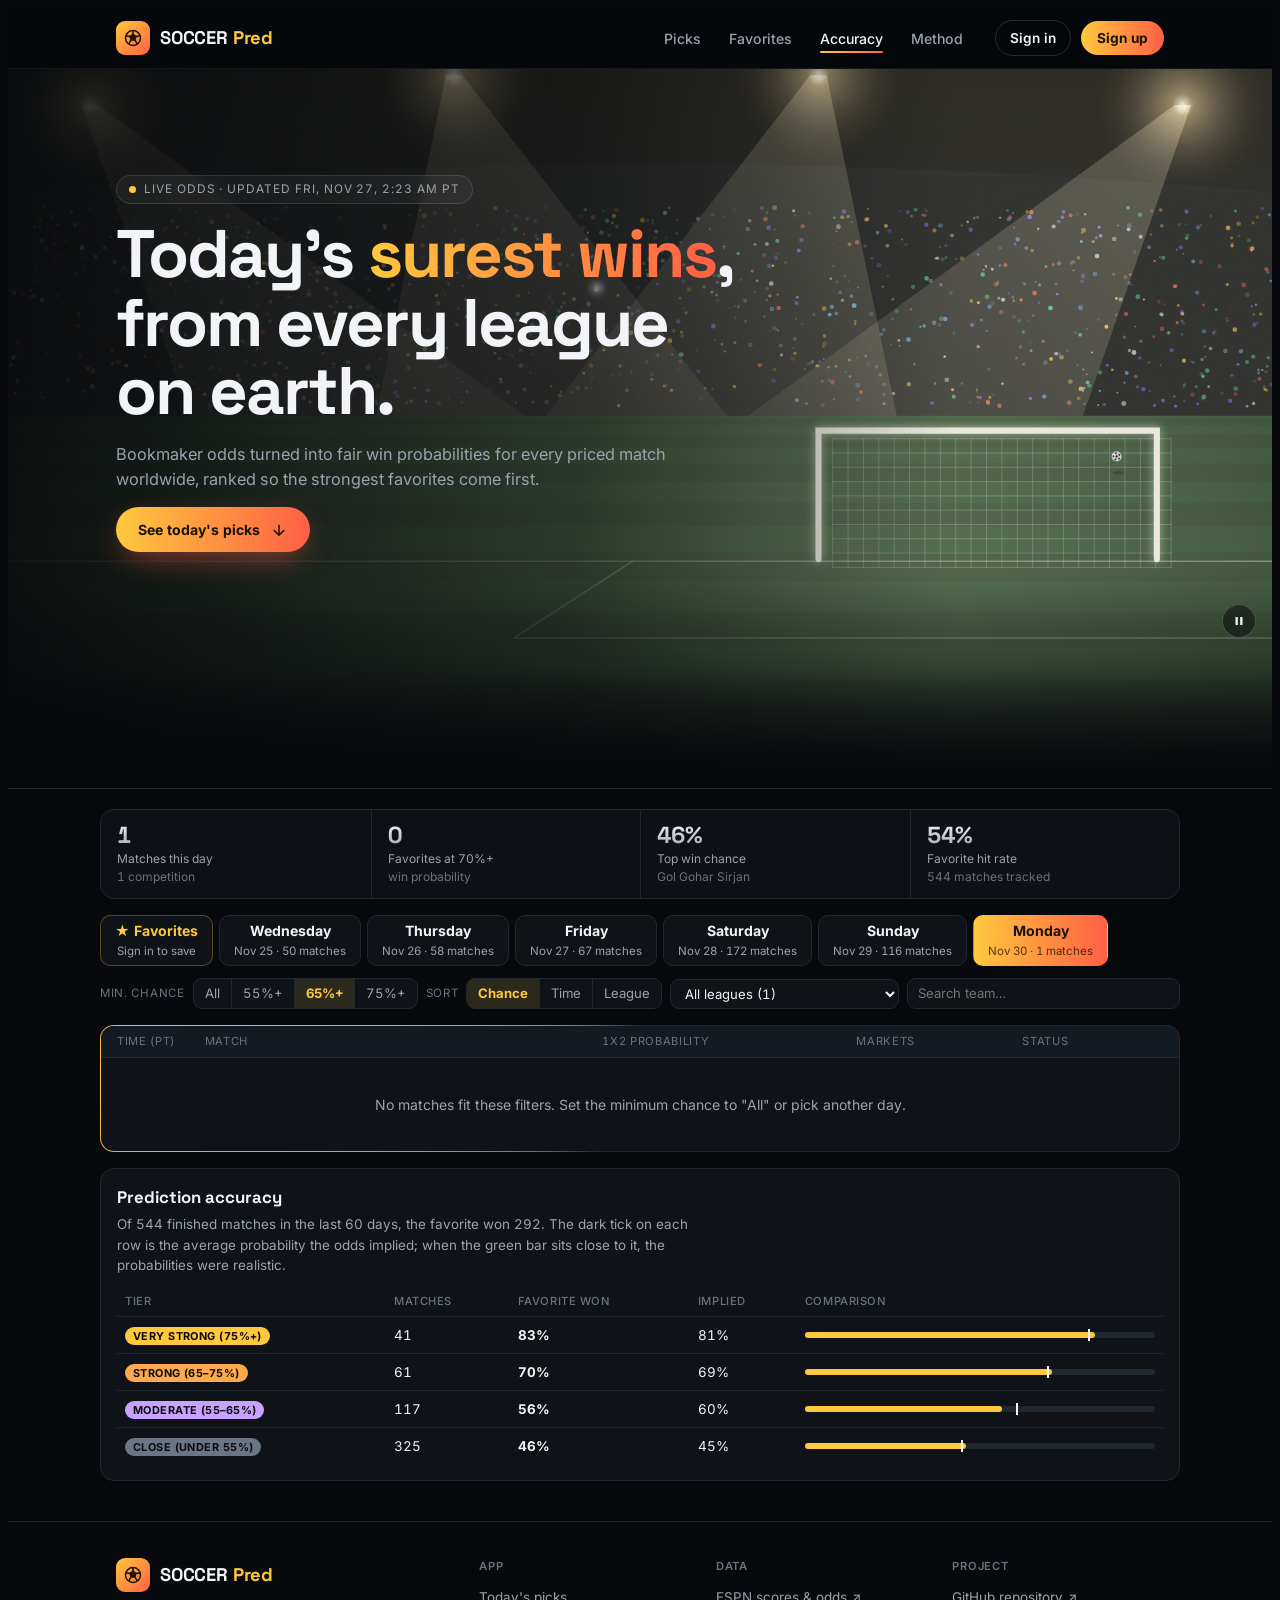
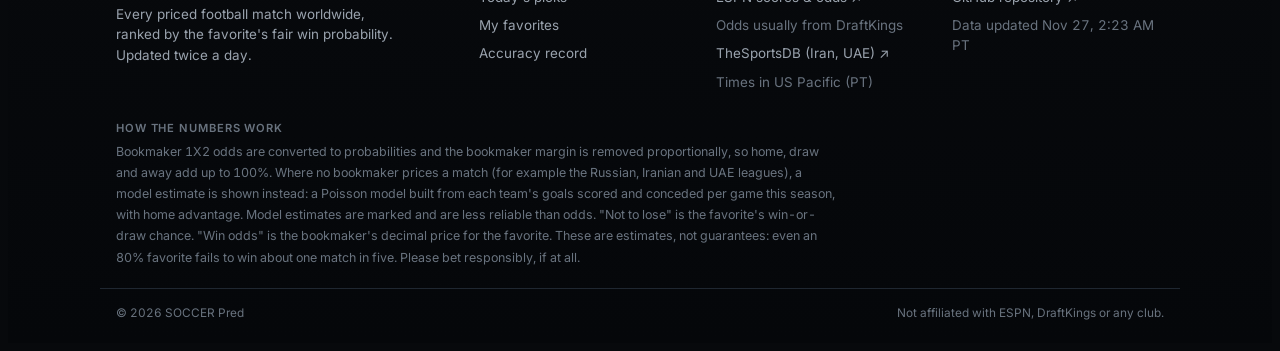
==== commit 905e77a2: "Daily data refresh" ====
--- a/index.html
+++ b/index.html
@@ -1,5 +1,4 @@
-<!doctype html><html lang="en"><head><meta charset="utf-8"><meta name="viewport" content="width=device-width,initial-scale=1,viewport-fit=cover"><style>body{margin:0}img{max-width:100%}[hidden]{display:none!important}</style></head><body>
-<title>SOCCER Pred</title>
+<!doctype html><html lang="en"><head><meta charset="utf-8"><meta name="viewport" content="width=device-width,initial-scale=1"><title>SOCCER Pred</title>
 <meta name="claude:viewport-fit-sides" content="cover">
 <link rel="preconnect" href="https://fonts.googleapis.com">
 <link rel="stylesheet" href="https://fonts.googleapis.com/css2?family=Inter:wght@400;500;600;700;800&family=Space+Grotesk:wght@600;700&display=swap">
@@ -395,7 +394,7 @@
 .hl:hover{background:rgba(255,95,69,.25);transform:translateY(-1px)}
 .hl-ic{width:20px;height:20px;border-radius:50%;display:grid;place-items:center;background:linear-gradient(135deg,var(--accent-2),#ff2e63);color:#fff;box-shadow:0 0 0 0 rgba(255,95,69,.6);animation:hlPulse 2s infinite}
 @keyframes hlPulse{70%{box-shadow:0 0 0 7px rgba(255,95,69,0)}100%{box-shadow:0 0 0 0 rgba(255,95,69,0)}}
-</style>
+</style></head><body>
 
 <nav class="nav" id="nav">
   <div class="nav-in">
@@ -502,7 +501,7 @@
 </footer>
 
 <script>
-const DATA = {"generated":"2026-11-27T08:50+00:00","matches":[{"id":"401912596","ts":"2026-11-25T10:00Z","league":"AFC Champions League Elite, East Region","h":{"id":"7102","name":"Gamba Osaka","short":"Gamba Osaka","abbr":"GAM","color":"0105bc","alt":"ffffff","form":"WLLDD","rec":"3-2-0","pos":{"rank":"3","pts":"11","gp":"5","of":16,"group":"East Region","gf":"13","ga":"6"}},"a":{"id":"17757","name":"Port FC","short":"Port FC","abbr":"PORT","color":"000000","alt":"C60000","form":"LWLLL","rec":"1-0-4","pos":{"rank":"13","pts":"3","gp":"5","of":16,"group":"East Region","gf":"9","ga":"16"}},"country":"Asia","venue":"Suita City Football Stadium, Osaka, Japan","goals":[{"t":"7102","n":"Y. Toshida","m":"71'","pk":false,"og":false},{"t":"7102","n":"D. Hümmet","m":"90'+6'","pk":false,"og":false}],"p":[70.3,16.3,13.4],"dec":[1.33,5.75,7.0],"margin":6.7,"ou":{"line":3.5,"pOver":51.0},"src":"DraftKings","model":false,"state":"post","clock":"90'+6'","detail":"FT","score":["2","0"],"winner":"home","url":"https://www.espn.com/soccer/match/_/gameId/401912596/port-fc-gamba-osaka","video":""},{"id":"401912597","ts":"2026-11-25T10:00Z","league":"AFC Champions League Elite, East Region","h":{"id":"7115","name":"Kashima Antlers","short":"Kashima","abbr":"KAN","color":"EF0107","alt":"060040","form":"WDLDW","rec":"4-1-0","pos":{"rank":"1","pts":"13","gp":"5","of":16,"group":"East Region","gf":"14","ga":"1"}},"a":{"id":"7119","name":"Jeonbuk Hyundai Motors","short":"Jeonbuk","abbr":"JHM","color":"27AE60","alt":"7DCEA0","form":"LWDLW","rec":"2-1-2","pos":{"rank":"11","pts":"7","gp":"5","of":16,"group":"East Region","gf":"6","ga":"8"}},"country":"Asia","venue":"Kashima Soccer Stadium, Kashima, Japan","goals":[{"t":"7115","n":"R. Ogawa","m":"17'","pk":false,"og":false},{"t":"7115","n":"K. Chida","m":"60'","pk":false,"og":false},{"t":"7115","n":"Y. Suzuki","m":"73'","pk":false,"og":false}],"p":[62.5,21.8,15.6],"dec":[1.5,4.3,6.0],"margin":6.6,"ou":{"line":2.5,"pOver":59.4},"src":"DraftKings","model":false,"state":"post","clock":"90'+4'","detail":"FT","score":["3","0"],"winner":"home","url":"https://www.espn.com/soccer/match/_/gameId/401912597/jeonbuk-hyundai-motors-kashima-antlers","video":""},{"id":"401877527","ts":"2026-11-25T10:00Z","league":"Japanese J1 League","h":{"id":"7107","name":"Avispa Fukuoka","short":"A Fukuoka","abbr":"AVF","color":"000000","alt":"000000","form":"LLDLL","rec":"2-2-12","pos":{"rank":"20","pts":"8","gp":"16","of":20,"group":"","gf":"15","ga":"28"}},"a":{"id":"7116","name":"Yokohama F. Marinos","short":"Yokohama FM","abbr":"YOK","color":"000000","alt":"000000","form":"WDDWD","rec":"6-8-2","pos":{"rank":"7","pts":"26","gp":"16","of":20,"group":"","gf":"25","ga":"18"}},"country":"Japan","venue":"Best Denki Stadium, Hakata-ku, Fukuoka, Japan","goals":[{"t":"7107","n":"Werik","m":"12'","pk":false,"og":false},{"t":"7116","n":"R. Nitta","m":"90'+1'","pk":false,"og":false},{"t":"7116","n":"D. Tono","m":"90'+4'","pk":false,"og":false}],"p":[31.7,28.8,39.6],"dec":[3.0,3.3,2.4],"margin":5.3,"ou":{"line":2.5,"pOver":46.5},"src":"DraftKings","model":false,"state":"post","clock":"90'+7'","detail":"FT","score":["1","2"],"winner":"away","url":"https://www.espn.com/soccer/match/_/gameId/401877527/yokohama-f-marinos-avispa-fukuoka","video":""},{"id":"401877528","ts":"2026-11-25T10:00Z","league":"Japanese J1 League","h":{"id":"22522","name":"Fagiano Okayama","short":"Okayama","abbr":"OKA","color":"000000","alt":"C60000","form":"DWDLL","rec":"7-2-7","pos":{"rank":"9","pts":"23","gp":"16","of":20,"group":"","gf":"19","ga":"22"}},"a":{"id":"7104","name":"Shimizu S-Pulse","short":"Shimizu","abbr":"SHI","color":"ed561d","alt":"eebe21","form":"DDLLL","rec":"4-3-9","pos":{"rank":"17","pts":"15","gp":"16","of":20,"group":"","gf":"11","ga":"26"}},"country":"Japan","venue":"City Light Stadium, Okayama, Japan","goals":[{"t":"22522","n":"N. Browne","m":"63'","pk":false,"og":false},{"t":"22522","n":"Y. Suzuki","m":"75'","pk":false,"og":false}],"p":[47.1,29.0,23.9],"dec":[2.0,3.25,3.95],"margin":6.1,"ou":{"line":2.5,"pOver":41.7},"src":"DraftKings","model":false,"state":"post","clock":"90'+4'","detail":"FT","score":["2","0"],"winner":"home","url":"https://www.espn.com/soccer/match/_/gameId/401877528/shimizu-s-pulse-fagiano-okayama","video":""},{"id":"401877546","ts":"2026-11-25T10:00Z","league":"Japanese J1 League","h":{"id":"3384","name":"FC Tokyo","short":"Tokyo","abbr":"TOK","color":"000000","alt":"000000","form":"DWWWW","rec":"11-4-1","pos":{"rank":"1","pts":"37","gp":"16","of":20,"group":"","gf":"38","ga":"10"}},"a":{"id":"7114","name":"Sanfrecce Hiroshima","short":"Sanfreece","abbr":"SAN","color":"69519F","alt":"F9BED4","form":"DDDWW","rec":"9-5-2","pos":{"rank":"2","pts":"32","gp":"16","of":20,"group":"","gf":"36","ga":"14"}},"country":"Japan","venue":"Tokyo Stadium, Tokyo, Japan","goals":[{"t":"7114","n":"S. Ayukawa","m":"15'","pk":false,"og":false},{"t":"3384","n":"M. Nagakura","m":"74'","pk":false,"og":false},{"t":"3384","n":"T. Nakagawa","m":"79'","pk":false,"og":false},{"t":"7114","n":"K. Yengi","m":"89'","pk":false,"og":false}],"p":[48.3,26.2,25.5],"dec":[1.95,3.6,3.7],"margin":6.0,"ou":{"line":2.5,"pOver":52.0},"src":"DraftKings","model":false,"state":"post","clock":"90'+7'","detail":"FT","score":["2","2"],"winner":"draw","url":"https://www.espn.com/soccer/match/_/gameId/401877546/sanfrecce-hiroshima-fc-tokyo","video":""},{"id":"401877529","ts":"2026-11-25T10:00Z","league":"Japanese J1 League","h":{"id":"7111","name":"JEF United Ichihara-Chiba","short":"JEF Utd Chiba","abbr":"JEF","color":"000000","alt":"C60000","form":"DWWWD","rec":"4-4-8","pos":{"rank":"14","pts":"16","gp":"16","of":20,"group":"","gf":"18","ga":"26"}},"a":{"id":"7108","name":"Nagoya Grampus","short":"Nagoya","abbr":"NAG","color":"000000","alt":"C60000","form":"DDLLD","rec":"5-3-8","pos":{"rank":"12","pts":"18","gp":"16","of":20,"group":"","gf":"17","ga":"24"}},"country":"Japan","venue":"Fukuda Denshi Arena, Chiba, Japan","goals":[{"t":"7111","n":"T. Yasui","m":"16'","pk":false,"og":false},{"t":"7108","n":"R. Izumi","m":"39'","pk":false,"og":false},{"t":"7108","n":"T. Takamine","m":"73'","pk":false,"og":false}],"p":[29.4,27.7,42.8],"dec":[3.2,3.4,2.2],"margin":6.1,"ou":{"line":2.5,"pOver":48.0},"src":"DraftKings","model":false,"state":"post","clock":"90'+5'","detail":"FT","score":["1","2"],"winner":"away","url":"https://www.espn.com/soccer/match/_/gameId/401877529/nagoya-grampus-jef-united-ichihara-chiba","video":""},{"id":"401877530","ts":"2026-11-25T10:00Z","league":"Japanese J1 League","h":{"id":"131701","name":"Mito Hollyhock","short":"Mito Hollyhock","abbr":"MITO","color":"000000","alt":"C60000","form":"WWLLL","rec":"4-3-9","pos":{"rank":"16","pts":"15","gp":"16","of":20,"group":"","gf":"15","ga":"27"}},"a":{"id":"3393","name":"Tokyo Verdy 1969","short":"Tokyo Verdy","abbr":"TYKV","color":"000000","alt":"000000","form":"LDWWW","rec":"3-6-7","pos":{"rank":"15","pts":"15","gp":"16","of":20,"group":"","gf":"12","ga":"23"}},"country":"Japan","venue":"Kasamatsu Stadium, Nakatsu, Japan","goals":[{"t":"131701","n":"Y. Kimoto","m":"68'","pk":false,"og":false}],"p":[30.5,33.2,36.4],"dec":[3.1,2.85,2.6],"margin":5.8,"ou":{"line":1.5,"pOver":59.4},"src":"DraftKings","model":false,"state":"post","clock":"90'+5'","detail":"FT","score":["1","0"],"winner":"home","url":"https://www.espn.com/soccer/match/_/gameId/401877530/tokyo-verdy-1969-mito-hollyhock","video":""},{"id":"401877545","ts":"2026-11-25T10:00Z","league":"Japanese J1 League","h":{"id":"19001","name":"V-Varen Nagasaki","short":"V-Varen","abbr":"VVN","color":"000000","alt":"C60000","form":"LDDLL","rec":"3-5-8","pos":{"rank":"18","pts":"14","gp":"16","of":20,"group":"","gf":"18","ga":"24"}},"a":{"id":"7112","name":"Kawasaki Frontale","short":"Kawasaki","abbr":"KAW","color":"b0d5fc","alt":"a8a003","form":"WWLLW","rec":"8-4-4","pos":{"rank":"5","pts":"28","gp":"16","of":20,"group":"","gf":"31","ga":"25"}},"country":"Japan","venue":"PEACE STADIUM Connected by SoftBank, Nagasaki, Japan","goals":[{"t":"19001","n":"Y. Iwasaki","m":"18'","pk":false,"og":false},{"t":"7112","n":"F. Uremovic","m":"22'","pk":false,"og":false},{"t":"7112","n":"T. Ito","m":"48'","pk":false,"og":false}],"p":[22.1,22.6,55.3],"dec":[4.3,4.2,1.71],"margin":5.4,"ou":{"line":3.5,"pOver":39.8},"src":"DraftKings","model":false,"state":"post","clock":"90'+5'","detail":"FT","score":["1","2"],"winner":"away","url":"https://www.espn.com/soccer/match/_/gameId/401877545/kawasaki-frontale-v-varen-nagasaki","video":""},{"id":"401877547","ts":"2026-11-25T10:30Z","league":"Japanese J1 League","h":{"id":"3385","name":"Urawa Red Diamonds","short":"Urawa Reds","abbr":"URA","color":"e5370b","alt":"000000","form":"DLDLW","rec":"7-2-7","pos":{"rank":"10","pts":"23","gp":"16","of":20,"group":"","gf":"26","ga":"33"}},"a":{"id":"7109","name":"Cerezo Osaka","short":"Cerezo Osaka","abbr":"CER","color":"FFC0CB","alt":"FFFFFF","form":"DLWLD","rec":"4-6-6","pos":{"rank":"13","pts":"18","gp":"16","of":20,"group":"","gf":"18","ga":"30"}},"country":"Japan","venue":"Saitama Stadium 2002, Saitama, Japan","goals":[{"t":"3385","n":"A. Onaiwu","m":"11'","pk":false,"og":false},{"t":"3385","n":"T. Kaneko","m":"22'","pk":false,"og":false},{"t":"7109","n":"R. Inoue","m":"56'","pk":false,"og":false},{"t":"7109","n":"S. Sakuragawa","m":"62'","pk":false,"og":false}],"p":[57.7,22.1,20.2],"dec":[1.65,4.3,4.7],"margin":5.3,"ou":{"line":3.5,"pOver":41.7},"src":"DraftKings","model":false,"state":"post","clock":"90'+5'","detail":"FT","score":["2","2"],"winner":"draw","url":"https://www.espn.com/soccer/match/_/gameId/401877547/cerezo-osaka-urawa-red-diamonds","video":""},{"id":"401930686","ts":"2026-11-25T10:30Z","league":"Indian Football League","h":{"id":"20842","name":"Mohammedan SC","short":"Mohammedan","abbr":"MOH","color":"000000","alt":"C60000","form":"DLLLL","rec":"0-0-4","pos":{"rank":"11","pts":"0","gp":"4","of":11,"group":"","gf":"4","ga":"13"}},"a":{"id":"21312","name":"Rajasthan United FC","short":"Rajasthan Utd","abbr":"RAJ","color":"000000","alt":"C60000","form":"DLWLL","rec":"2-0-3","pos":{"rank":"7","pts":"6","gp":"5","of":11,"group":"","gf":"7","ga":"6"}},"country":"India","venue":"Kishore Bharati Krirangan, Kolkata, India","goals":[{"t":"21312","n":"Adri","m":"63'","pk":false,"og":false},{"t":"21312","n":"B. Giri","m":"67'","pk":false,"og":false},{"t":"21312","n":"J. García","m":"75'","pk":true,"og":false},{"t":"21312","n":"T. Shimray","m":"90'+6'","pk":false,"og":false}],"p":[41.9,24.0,34.1],"dec":[2.39,4.17,2.93],"margin":0,"ou":{"line":2.5,"pOver":58.8},"src":"Model","model":true,"state":"post","clock":"90'+7'","detail":"FT","score":["0","4"],"winner":"away","url":"https://www.espn.com/soccer/match/_/gameId/401930686/rajasthan-united-fc-mohammedan-sc","video":""},{"id":"401912753","ts":"2026-11-25T12:15Z","league":"AFC Champions League Two, Group F","h":{"id":"8293","name":"Persib Bandung","short":"Persib Bandung","abbr":"SIB","color":"000000","alt":"C60000","form":"WWWWW","rec":"5-0-0","pos":{"rank":"1","pts":"15","gp":"5","of":4,"group":"Group E","gf":"9","ga":"2"}},"a":{"id":"6972","name":"FC Seoul","short":"FC Seoul","abbr":"SEO","color":"af2300","alt":"af9a00","form":"LWWLL","rec":"2-0-3","pos":{"rank":"2","pts":"6","gp":"5","of":4,"group":"Group E","gf":"9","ga":"7"}},"country":"Asia","venue":"Gelora Bandung Lautan Api Stadium, Bandung, Indonesia","goals":[{"t":"8293","n":"M. Peralta Bauer","m":"6'","pk":false,"og":false},{"t":"6972","n":"L. Ruiz","m":"37'","pk":false,"og":false},{"t":"8293","n":"L. Menalo","m":"41'","pk":false,"og":false},{"t":"8293","n":"B. Putra","m":"78'","pk":false,"og":false}],"p":[22.0,23.4,54.6],"dec":[4.2,3.95,1.69],"margin":8.3,"ou":{"line":2.5,"pOver":55.8},"src":"DraftKings","model":false,"state":"post","clock":"90'+5'","detail":"FT","score":["3","1"],"winner":"home","url":"https://www.espn.com/soccer/match/_/gameId/401912753/fc-seoul-persib-bandung","video":""},{"id":"401873561","ts":"2026-11-25T12:30Z","league":"FIFA U-17 World Cup, Group B","h":{"id":"17973","name":"Ecuador U17","short":"Ecuador ","abbr":"ECU","color":"ffdd00","alt":"034ea2","form":"LDWLD","rec":"1-1-1","pos":{"rank":"3","pts":"4","gp":"3","of":4,"group":"Group B","gf":"3","ga":"3"}},"a":{"id":"8414","name":"South Korea U17","short":"South Korea","abbr":"KOR","color":"ce2028","alt":"1e4384","form":"WWWLW","rec":"3-0-0","pos":{"rank":"1","pts":"9","gp":"3","of":4,"group":"Group B","gf":"12","ga":"2"}},"country":"International","venue":"Aspire Zone Pitch 4, Ar-Rayyan, Qatar","goals":[{"t":"8414","n":"C. Medina","m":"7'","pk":false,"og":true},{"t":"8414","n":"I. Nam","m":"22'","pk":false,"og":false},{"t":"8414","n":"J. Chica Monrroy","m":"46'","pk":false,"og":true},{"t":"17973","n":"J. Guerrero Quiñónez","m":"59'","pk":false,"og":false},{"t":"17973","n":"L. Fragozo","m":"78'","pk":false,"og":false}],"p":[25.6,25.2,49.2],"dec":[3.91,3.97,2.03],"margin":0,"ou":{"line":2.5,"pOver":49.0},"src":"Model","model":true,"state":"post","clock":"90'+6'","detail":"FT","score":["2","3"],"winner":"away","url":"https://www.espn.com/soccer/match/_/gameId/401873561/south-korea-u17-ecuador-u17","video":""},{"id":"401873562","ts":"2026-11-25T12:30Z","league":"FIFA U-17 World Cup, Group C","h":{"id":"130890","name":"Uganda U17","short":"Uganda","abbr":"UGA","color":"FCDC04","alt":"D90000","form":"WDLLW","rec":"0-0-0","pos":{"rank":"2","pts":"4","gp":"3","of":4,"group":"Group B","gf":"6","ga":"3"}},"a":{"id":"18765","name":"New Caledonia U17","short":"New Caledonia","abbr":"NCL","color":"000000","alt":"C60000","form":"LLLLD","rec":"0-0-3","pos":{"rank":"4","pts":"0","gp":"3","of":4,"group":"Group B","gf":"0","ga":"13"}},"country":"International","venue":"Aspire Zone Pitch 8, Ar-Rayyan, Qatar","goals":[{"t":"130890","n":"O. Mukisa","m":"6'","pk":true,"og":false},{"t":"130890","n":"O. Mukisa","m":"34'","pk":false,"og":false},{"t":"130890","n":"J. Dorongin","m":"45'+2'","pk":false,"og":false},{"t":"130890","n":"I. Magala","m":"46'","pk":false,"og":false},{"t":"130890","n":"J. Ofoyrwoth","m":"52'","pk":false,"og":false},{"t":"130890","n":"O. Mukisa","m":"63'","pk":false,"og":false}],"p":[54.2,23.6,22.2],"dec":[1.85,4.24,4.5],"margin":0,"ou":{"line":2.5,"pOver":52.4},"src":"Model","model":true,"state":"post","clock":"90'+5'","detail":"FT","score":["6","0"],"winner":"home","url":"https://www.espn.com/soccer/match/_/gameId/401873562/new-caledonia-u17-uganda-u17","video":""},{"id":"401930685","ts":"2026-11-25T13:00Z","league":"Indian Football League","h":{"id":"18898","name":"Shillong Lajong FC","short":"Lajong","abbr":"SHL","color":"000000","alt":"C60000","form":"LLWDW","rec":"2-1-2","pos":{"rank":"6","pts":"7","gp":"5","of":11,"group":"","gf":"6","ga":"6"}},"a":{"id":"134034","name":"Nagaland United SC","short":"Nagaland","abbr":"NAG","color":"000000","alt":"C60000","form":"WWLW","rec":"3-0-1","pos":{"rank":"2","pts":"9","gp":"4","of":11,"group":"","gf":"8","ga":"4"}},"country":"India","venue":"SSA Stadium, Shillong, India","goals":[{"t":"134034","n":"Z. Lalnunzira","m":"11'","pk":false,"og":false},{"t":"134034","n":"Laldawngzuala","m":"17'","pk":false,"og":false},{"t":"18898","n":"T. Lamurong","m":"63'","pk":false,"og":false}],"p":[38.8,26.0,35.1],"dec":[2.58,3.85,2.85],"margin":0,"ou":{"line":2.5,"pOver":49.6},"src":"Model","model":true,"state":"post","clock":"90'+10'","detail":"FT","score":["1","2"],"winner":"away","url":"https://www.espn.com/soccer/match/_/gameId/401930685/nagaland-united-sc-shillong-lajong-fc","video":""},{"id":"401873558","ts":"2026-11-25T13:30Z","league":"FIFA U-17 World Cup, Group D","h":{"id":"20063","name":"Haiti U17","short":"Haiti","abbr":"HAI","color":"0033a0","alt":"D20300","form":"LLLLL","rec":"0-0-3","pos":{"rank":"4","pts":"0","gp":"3","of":4,"group":"Group D","gf":"3","ga":"9"}},"a":{"id":"130889","name":"Saudi Arabia U17","short":"Saudi Arabia","abbr":"KSA","color":"dddddd","alt":"006233","form":"WWLLW","rec":"2-0-1","pos":{"rank":"2","pts":"6","gp":"3","of":4,"group":"Group D","gf":"5","ga":"4"}},"country":"International","venue":"Aspire Complex, Ar-Rayyan, Qatar","goals":[{"t":"20063","n":"S. Ramos","m":"28'","pk":false,"og":false},{"t":"130889","n":"A. Al Dawsari","m":"54'","pk":false,"og":false},{"t":"130889","n":"Z. Al Buri","m":"77'","pk":false,"og":false}],"p":[32.9,22.1,45.0],"dec":[3.04,4.52,2.22],"margin":0,"ou":{"line":2.5,"pOver":67.9},"src":"Model","model":true,"state":"post","clock":"90'+7'","detail":"FT","score":["1","2"],"winner":"away","url":"https://www.espn.com/soccer/match/_/gameId/401873558/saudi-arabia-u17-haiti-u17","video":""},{"id":"401873565","ts":"2026-11-25T13:30Z","league":"FIFA U-17 World Cup, Group D","h":{"id":"16445","name":"Uruguay U17","short":"Uruguay","abbr":"URU","color":"003da5","alt":"ffffff","form":"LWWLW","rec":"2-0-1","pos":{"rank":"3","pts":"6","gp":"3","of":4,"group":"Group D","gf":"7","ga":"6"}},"a":{"id":"8415","name":"France U17","short":"France ","abbr":"FRA","color":"002f79","alt":"ffffff","form":"WLWLW","rec":"2-0-1","pos":{"rank":"1","pts":"6","gp":"3","of":4,"group":"Group D","gf":"6","ga":"2"}},"country":"International","venue":"Aspire Zone Pitch 5, Ar-Rayyan, Qatar","goals":[{"t":"8415","n":"A. Ammaouch","m":"22'","pk":false,"og":false},{"t":"8415","n":"A. Traore","m":"24'","pk":false,"og":false},{"t":"8415","n":"I. Dia Aissaoui","m":"50'","pk":false,"og":false}],"p":[55.0,20.5,24.4],"dec":[1.82,4.88,4.1],"margin":0,"ou":{"line":2.5,"pOver":69.2},"src":"Model","model":true,"state":"post","clock":"90'+4'","detail":"FT","score":["0","3"],"winner":"away","url":"https://www.espn.com/soccer/match/_/gameId/401873565/france-u17-uruguay-u17","video":""},{"id":"401912751","ts":"2026-11-25T13:45Z","league":"AFC Champions League Two, Group A","h":{"id":"8217","name":"FC Nasaf","short":"FC Nasaf","abbr":"NAS","color":"000000","alt":"C60000","form":"WWLLD","rec":"2-1-2","pos":{"rank":"2","pts":"7","gp":"5","of":4,"group":"Group A","gf":"5","ga":"5"}},"a":{"id":"22354","name":"Al-Khaldiya SC","short":"Al-Khaldiya SC","abbr":"ALK","color":"000000","alt":"C60000","form":"LWLLD","rec":"1-1-3","pos":{"rank":"4","pts":"4","gp":"5","of":4,"group":"Group A","gf":"4","ga":"7"}},"country":"Asia","venue":"Qarshi Stadium, Qarshi, Uzbekistan","goals":[{"t":"8217","n":"A. Gulomov","m":"51'","pk":false,"og":false}],"p":[46.0,28.8,25.2],"dec":[2.0,3.2,3.65],"margin":8.6,"ou":{"line":2.5,"pOver":46.5},"src":"DraftKings","model":false,"state":"post","clock":"90'+4'","detail":"FT","score":["1","0"],"winner":"home","url":"https://www.espn.com/soccer/match/_/gameId/401912751/al-khaldiya-sc-fc-nasaf","video":""},{"id":"401873563","ts":"2026-11-25T14:30Z","league":"FIFA U-17 World Cup, Group A","h":{"id":"131737","name":"Greece U17","short":"Greece","abbr":"GRE","color":"295da8","alt":"ffffff","form":"DWW","rec":"3-0-0","pos":{"rank":"1","pts":"9","gp":"3","of":4,"group":"Group A","gf":"8","ga":"3"}},"a":{"id":"130883","name":"Qatar U17","short":"Qatar","abbr":"QAT","color":"691a40","alt":"691a40","form":"DLWDD","rec":"1-0-2","pos":{"rank":"3","pts":"3","gp":"3","of":4,"group":"Group A","gf":"3","ga":"6"}},"country":"International","venue":"Aspire Zone Pitch 2, Ar-Rayyan, Qatar","goals":[{"t":"130883","n":"O. Mahmoud","m":"5'","pk":false,"og":false},{"t":"131737","n":"K. Souvlatzis","m":"48'","pk":false,"og":false},{"t":"131737","n":"A. Argyriou","m":"67'","pk":false,"og":false},{"t":"131737","n":"K. Karangelis","m":"69'","pk":false,"og":false},{"t":"131737","n":"K. Souvlatzis","m":"86'","pk":false,"og":false}],"p":[50.9,23.6,25.4],"dec":[1.96,4.24,3.94],"margin":0,"ou":{"line":2.5,"pOver":55.5},"src":"Model","model":true,"state":"post","clock":"90'+2'","detail":"FT","score":["4","1"],"winner":"home","url":"https://www.espn.com/soccer/match/_/gameId/401873563/qatar-u17-greece-u17","video":""},{"id":"401873564","ts":"2026-11-25T14:30Z","league":"FIFA U-17 World Cup, Group A","h":{"id":"11399","name":"Panama U17","short":"Panama","abbr":"PAN","color":"d21034","alt":"005293","form":"LLLLL","rec":"0-0-3","pos":{"rank":"4","pts":"0","gp":"3","of":4,"group":"Group A","gf":"2","ga":"8"}},"a":{"id":"130886","name":"Egypt U17","short":"Egypt","abbr":"EGY","color":"D20300","alt":"000000","form":"WWLLL","rec":"2-0-1","pos":{"rank":"2","pts":"6","gp":"3","of":4,"group":"Group A","gf":"7","ga":"3"}},"country":"International","venue":"Aspire Zone Pitch 3, Ar-Rayyan, Qatar","goals":[{"t":"130886","n":"Y. Abdullah","m":"27'","pk":false,"og":false},{"t":"130886","n":"Y. Abdullah","m":"47'","pk":false,"og":false},{"t":"11399","n":"T. Chalmers","m":"50'","pk":false,"og":false},{"t":"130886","n":"Khaled Mokhtar","m":"59'","pk":false,"og":false},{"t":"130886","n":"Mohamed Gamal","m":"77'","pk":true,"og":false}],"p":[32.9,24.9,42.2],"dec":[3.04,4.02,2.37],"margin":0,"ou":{"line":2.5,"pOver":54.0},"src":"Model","model":true,"state":"post","clock":"90'+3'","detail":"FT","score":["1","4"],"winner":"away","url":"https://www.espn.com/soccer/match/_/gameId/401873564/egypt-u17-panama-u17","video":""},{"id":"401873560","ts":"2026-11-25T15:30Z","league":"FIFA U-17 World Cup, Group C","h":{"id":"17972","name":"Australia U17","short":"Australia ","abbr":"AUS","color":"dabf00","alt":"0081d6","form":"DDWLW","rec":"1-2-0","pos":{"rank":"1","pts":"5","gp":"3","of":4,"group":"Group C","gf":"4","ga":"2"}},"a":{"id":"131745","name":"Mozambique U17","short":"Mozambique","abbr":"MOZ","color":"D20300","alt":"FFD100","form":"DLW","rec":"1-1-1","pos":{"rank":"3","pts":"4","gp":"3","of":4,"group":"Group C","gf":"7","ga":"4"}},"country":"International","venue":"Aspire Zone Pitch 9, Ar-Rayyan, Qatar","goals":[{"t":"131745","n":"A. Nhampule","m":"18'","pk":false,"og":false},{"t":"131745","n":"Khensane","m":"28'","pk":false,"og":false},{"t":"17972","n":"L. Becvinovski","m":"44'","pk":false,"og":false},{"t":"17972","n":"G. Hassarati","m":"76'","pk":false,"og":false}],"p":[42.9,25.8,31.4],"dec":[2.33,3.88,3.18],"margin":0,"ou":{"line":2.5,"pOver":49.9},"src":"Model","model":true,"state":"post","clock":"90'+6'","detail":"FT","score":["2","2"],"winner":"draw","url":"https://www.espn.com/soccer/match/_/gameId/401873560/mozambique-u17-australia-u17","video":""},{"id":"401873559","ts":"2026-11-25T15:30Z","league":"FIFA U-17 World Cup, Group C","h":{"id":"131744","name":"Denmark U17","short":"Denmark","abbr":"DEN","color":"d02a3e","alt":"ffffff","form":"DDL","rec":"0-2-1","pos":{"rank":"4","pts":"2","gp":"3","of":4,"group":"Group C","gf":"3","ga":"7"}},"a":{"id":"8412","name":"Argentina U17","short":"Argentina","abbr":"ARG","color":"74acdf","alt":"173e69","form":"DWLLW","rec":"1-1-1","pos":{"rank":"2","pts":"4","gp":"3","of":4,"group":"Group C","gf":"5","ga":"6"}},"country":"International","venue":"Aspire Zone Pitch 7, Ar-Rayyan, Qatar","goals":[{"t":"131744","n":"N. Madsen","m":"37'","pk":true,"og":false},{"t":"131744","n":"E. Chukwuani","m":"45'+3'","pk":false,"og":false},{"t":"8412","n":"G. Baroni","m":"58'","pk":false,"og":false},{"t":"8412","n":"J. Policella","m":"62'","pk":false,"og":false},{"t":"8412","n":"A. Alcaraz","m":"68'","pk":false,"og":false},{"t":"131744","n":"O. Khattar","m":"78'","pk":false,"og":false}],"p":[34.7,25.9,39.4],"dec":[2.88,3.86,2.54],"margin":0,"ou":{"line":2.5,"pOver":50.1},"src":"Model","model":true,"state":"post","clock":"90'+6'","detail":"FT","score":["3","3"],"winner":"draw","url":"https://www.espn.com/soccer/match/_/gameId/401873559/argentina-u17-denmark-u17","video":""},{"id":"401912750","ts":"2026-11-25T16:00Z","league":"AFC Champions League Two, Group B","h":{"id":"8364","name":"Al Jazira Club","short":"Al Jazira","abbr":"ALJ","color":"d34e52","alt":"000000","form":"WWWWD","rec":"4-1-0","pos":{"rank":"1","pts":"13","gp":"5","of":4,"group":"Group B","gf":"10","ga":"3"}},"a":{"id":"132926","name":"Gol Gohar Sirjan FC","short":"Gol Gohar","abbr":"GGS","color":"000000","alt":"C60000","form":"LLDLD","rec":"0-2-3","pos":{"rank":"4","pts":"2","gp":"5","of":4,"group":"Group B","gf":"0","ga":"4"}},"country":"Asia","venue":"Mohammed bin Zayed Stadium, Abu Dhabi, United Arab Emirates","goals":[{"t":"8364","n":"Talisca","m":"40'","pk":false,"og":false}],"p":[63.1,21.5,15.4],"dec":[1.47,4.3,6.0],"margin":8.2,"ou":{"line":2.5,"pOver":53.5},"src":"DraftKings","model":false,"state":"post","clock":"90'+4'","detail":"FT","score":["1","0"],"winner":"home","url":"https://www.espn.com/soccer/match/_/gameId/401912750/gol-gohar-sirjan-fc-al-jazira-club","video":""},{"id":"401912748","ts":"2026-11-25T16:00Z","league":"AFC Champions League Two, Group C","h":{"id":"21024","name":"Al-Faisaly SC","short":"Al-Faisaly SC","abbr":"ALF","color":"000000","alt":"C60000","form":"LLLWL","rec":"1-0-4","pos":{"rank":"3","pts":"3","gp":"5","of":4,"group":"Group C","gf":"6","ga":"10"}},"a":{"id":"7527","name":"Al-Rayyan SC","short":"Al-Rayyan SC","abbr":"ALR","color":"ef0e0e","alt":"fcfcfc","form":"WWWLW","rec":"4-0-1","pos":{"rank":"1","pts":"12","gp":"5","of":4,"group":"Group C","gf":"12","ga":"6"}},"country":"Asia","venue":"Amman International Stadium, Amman, Jordan","goals":[{"t":"7527","n":"A. Mitrovic","m":"37'","pk":false,"og":false}],"p":[33.0,26.0,41.0],"dec":[2.8,3.55,2.25],"margin":8.3,"ou":{"line":2.5,"pOver":53.5},"src":"DraftKings","model":false,"state":"post","clock":"90'+4'","detail":"FT","score":["0","1"],"winner":"away","url":"https://www.espn.com/soccer/match/_/gameId/401912748/al-rayyan-sc-al-faisaly-sc","video":""},{"id":"401912749","ts":"2026-11-25T16:00Z","league":"AFC Champions League Two, Group B","h":{"id":"21006","name":"Al-Muharraq SC","short":"Al-Muharraq SC","abbr":"ALM","color":"000000","alt":"C60000","form":"LLLWL","rec":"1-0-4","pos":{"rank":"3","pts":"3","gp":"5","of":4,"group":"Group B","gf":"6","ga":"12"}},"a":{"id":"131374","name":"Arkadag FK","short":"Arkadag FK","abbr":"AFK","color":"000000","alt":"C60000","form":"WWDLW","rec":"3-1-1","pos":{"rank":"2","pts":"10","gp":"5","of":4,"group":"Group B","gf":"7","ga":"4"}},"country":"Asia","venue":"Bahrain National Stadium, Riffa, Bahrain","goals":[{"t":"131374","n":"A. Atayev","m":"6'","pk":false,"og":false},{"t":"21006","n":"E. Simoes","m":"10'","pk":false,"og":false},{"t":"131374","n":"D. Meredov","m":"15'","pk":false,"og":false},{"t":"131374","n":"D. Meredov","m":"50'","pk":false,"og":false},{"t":"21006","n":"Arthur","m":"63'","pk":false,"og":false},{"t":"131374","n":"M. Saparov","m":"69'","pk":false,"og":false}],"p":[57.7,24.7,17.6],"dec":[1.61,3.75,5.25],"margin":8.0,"ou":{"line":2.5,"pOver":46.9},"src":"DraftKings","model":false,"state":"post","clock":"90'+4'","detail":"FT","score":["2","4"],"winner":"away","url":"https://www.espn.com/soccer/match/_/gameId/401912749/arkadag-fk-al-muharraq-sc","video":""},{"id":"401912747","ts":"2026-11-25T16:00Z","league":"AFC Champions League Two, Group A","h":{"id":"21008","name":"Kuwait SC","short":"Kuwait SC","abbr":"KSC","color":"000000","alt":"C60000","form":"DLWWL","rec":"2-0-3","pos":{"rank":"3","pts":"6","gp":"5","of":4,"group":"Group A","gf":"9","ga":"9"}},"a":{"id":"7134","name":"Al Wahda FC","short":"Al Wahda FC","abbr":"AWFC","color":"a30b0b","alt":"a39f9f","form":"DLWWW","rec":"4-0-1","pos":{"rank":"1","pts":"12","gp":"5","of":4,"group":"Group A","gf":"10","ga":"7"}},"country":"Asia","venue":"Jaber Al-Ahmad International Stadium, Jaber Al-Ahmad International Stadium, Kuwait","goals":[{"t":"21008","n":"E. Kameel","m":"59'","pk":false,"og":false},{"t":"7134","n":"F. Kruspzky","m":"63'","pk":false,"og":false},{"t":"7134","n":"A. Al-Menhali","m":"82'","pk":false,"og":false}],"p":[44.5,21.8,33.7],"dec":[2.25,4.59,2.97],"margin":0,"ou":{"line":2.5,"pOver":69.5},"src":"Model","model":true,"state":"post","clock":"90'+6'","detail":"FT","score":["1","2"],"winner":"away","url":"https://www.espn.com/soccer/match/_/gameId/401912747/al-wahda-fc-kuwait-sc","video":""},{"id":"401915378","ts":"2026-11-25T17:45Z","league":"UEFA Champions League, League Phase","h":{"id":"21922","name":"Sabah FK","short":"Sabah","abbr":"SAB","color":"000000","alt":"FF1493","form":"LLLWL","rec":"1-0-4","pos":{"rank":"33","pts":"3","gp":"5","of":36,"group":"","gf":"5","ga":"14"}},"a":{"id":"83","name":"Barcelona","short":"Barcelona","abbr":"BAR","color":"990000","alt":"FCE38A","form":"WWWWW","rec":"4-0-1","pos":{"rank":"4","pts":"12","gp":"5","of":36,"group":"","gf":"18","ga":"7"}},"country":"Europe","venue":"Baku Olympic Stadium, Baku, Azerbaijan","goals":[{"t":"83","n":"A. Gordon","m":"31'","pk":false,"og":false},{"t":"83","n":"A. Gordon","m":"51'","pk":false,"og":false},{"t":"83","n":"K. Adeyemi","m":"55'","pk":false,"og":false},{"t":"83","n":"G. Jesus","m":"60'","pk":false,"og":false},{"t":"21922","n":"J. Mickels","m":"63'","pk":false,"og":false}],"p":[4.5,7.3,88.1],"dec":[21.0,13.0,1.08],"margin":4.8,"ou":{"line":4.5,"pOver":51.1},"src":"DraftKings","model":false,"state":"post","clock":"90'+2'","detail":"FT","score":["1","4"],"winner":"away","url":"https://www.espn.com/soccer/match/_/gameId/401915378/barcelona-sabah-fk","video":""},{"id":"401915293","ts":"2026-11-25T17:45Z","league":"UEFA Champions League, League Phase","h":{"id":"494","name":"Slavia Prague","short":"Slavia Prague","abbr":"SLP","color":"dc1f26","alt":"81c0ff","form":"LLDLL","rec":"0-1-4","pos":{"rank":"35","pts":"1","gp":"5","of":36,"group":"","gf":"5","ga":"10"}},"a":{"id":"102","name":"Villarreal","short":"Villarreal","abbr":"VIL","color":"ffff00","alt":"6cace4","form":"WLWLL","rec":"2-0-3","pos":{"rank":"24","pts":"6","gp":"5","of":36,"group":"","gf":"9","ga":"14"}},"country":"Europe","venue":"Fortuna Arena, Prague, Czechia","goals":[{"t":"102","n":"T. Buchanan","m":"62'","pk":false,"og":false}],"p":[30.9,25.5,43.5],"dec":[3.1,3.75,2.2],"margin":4.4,"ou":{"line":2.5,"pOver":57.8},"src":"DraftKings","model":false,"state":"post","clock":"90'+5'","detail":"FT","score":["0","1"],"winner":"away","url":"https://www.espn.com/soccer/match/_/gameId/401915293/villarreal-slavia-prague","video":""},{"id":"401899537","ts":"2026-11-25T18:00Z","league":"Italian Serie B","h":{"id":"4050","name":"Cremonese","short":"Cremonese","abbr":"CRE","color":"FF0000","alt":"ffffff","form":"DLWWW","rec":"4-3-6","pos":{"rank":"14","pts":"15","gp":"13","of":20,"group":"","gf":"14","ga":"14"}},"a":{"id":"4055","name":"US Avellino","short":"Avellino","abbr":"AVE","color":"1a1a1a","alt":"1a1a1a","form":"DWDWD","rec":"6-4-3","pos":{"rank":"3","pts":"22","gp":"13","of":20,"group":"","gf":"21","ga":"12"}},"country":"Italy","venue":"Stadio Giovanni Zini, Cremona, Italy","goals":[{"t":"4055","n":"R. Russo","m":"77'","pk":false,"og":false}],"p":[45.1,30.0,24.9],"dec":[2.1,3.15,3.8],"margin":5.7,"ou":{"line":2.5,"pOver":45.5},"src":"DraftKings","model":false,"state":"post","clock":"90'+5'","detail":"FT","score":["0","1"],"winner":"away","url":"https://www.espn.com/soccer/match/_/gameId/401899537/us-avellino-cremonese","video":""},{"id":"401912746","ts":"2026-11-25T18:15Z","league":"AFC Champions League Two, Group C","h":{"id":"18459","name":"Al Taawoun","short":"Al Taawoun","abbr":"TAA","color":"eef209","alt":"000000","form":"DWDWL","rec":"3-2-0","pos":{"rank":"2","pts":"11","gp":"5","of":4,"group":"Group C","gf":"8","ga":"3"}},"a":{"id":"21994","name":"Al-Nahda Club","short":"Al-Nahda Club","abbr":"ALN","color":"000000","alt":"C60000","form":"DLLLD","rec":"0-2-3","pos":{"rank":"4","pts":"2","gp":"5","of":4,"group":"Group C","gf":"2","ga":"9"}},"country":"Asia","venue":"King Abdullah Sport City Stadium, Buraidah, Saudi Arabia","goals":[],"p":[58.1,23.1,18.8],"dec":[1.59,4.0,4.9],"margin":8.4,"ou":{"line":2.5,"pOver":53.8},"src":"DraftKings","model":false,"state":"post","clock":"90'+5'","detail":"FT","score":["0","0"],"winner":"draw","url":"https://www.espn.com/soccer/match/_/gameId/401912746/al-nahda-club-al-taawoun","video":""},{"id":"401899534","ts":"2026-11-25T19:00Z","league":"Italian Serie B","h":{"id":"3991","name":"Mantova","short":"Mantova","abbr":"MAN","color":"FF0000","alt":"FF0000","form":"WLDDL","rec":"6-4-3","pos":{"rank":"4","pts":"22","gp":"13","of":20,"group":"","gf":"19","ga":"15"}},"a":{"id":"3345","name":"Arezzo","short":"Arezzo","abbr":"ARE","color":"000000","alt":"000000","form":"LDLDL","rec":"3-3-7","pos":{"rank":"18","pts":"12","gp":"13","of":20,"group":"","gf":"10","ga":"24"}},"country":"Italy","venue":"Stadio Danilo Martelli, Mantova, Italy","goals":[{"t":"3991","n":"M. Spinaccè","m":"11'","pk":false,"og":false},{"t":"3991","n":"R. Kouda","m":"67'","pk":true,"og":false},{"t":"3991","n":"D. Bragantini","m":"76'","pk":false,"og":false}],"p":[54.2,24.8,21.0],"dec":[1.74,3.8,4.5],"margin":6.0,"ou":{"line":2.5,"pOver":53.1},"src":"DraftKings","model":false,"state":"post","clock":"90'+3'","detail":"FT","score":["3","0"],"winner":"home","url":"https://www.espn.com/soccer/match/_/gameId/401899534/arezzo-mantova","video":""},{"id":"401899533","ts":"2026-11-25T19:00Z","league":"Italian Serie B","h":{"id":"3952","name":"Padova","short":"Padova","abbr":"PAD","color":"aa0001","alt":"1a1a1a","form":"LDDDW","rec":"4-4-5","pos":{"rank":"12","pts":"16","gp":"13","of":20,"group":"","gf":"14","ga":"16"}},"a":{"id":"2734","name":"Sampdoria","short":"Sampdoria","abbr":"SAM","color":"2234a4","alt":"ffffff","form":"WWWWL","rec":"5-2-6","pos":{"rank":"10","pts":"17","gp":"13","of":20,"group":"","gf":"16","ga":"20"}},"country":"Italy","venue":"Euganeo, Padova, Italy","goals":[{"t":"2734","n":"L. Mezzotero","m":"19'","pk":false,"og":false},{"t":"3952","n":"G. Giunti","m":"29'","pk":false,"og":false},{"t":"2734","n":"L. Mezzotero","m":"84'","pk":false,"og":false}],"p":[29.9,30.9,39.2],"dec":[3.15,3.05,2.4],"margin":6.2,"ou":{"line":2.5,"pOver":44.6},"src":"DraftKings","model":false,"state":"post","clock":"90'+4'","detail":"FT","score":["1","2"],"winner":"away","url":"https://www.espn.com/soccer/match/_/gameId/401899533/sampdoria-padova","video":""},{"id":"401899531","ts":"2026-11-25T19:00Z","league":"Italian Serie B","h":{"id":"3956","name":"Pisa","short":"Pisa","abbr":"PIS","color":"1a1a1a","alt":"1a1a1a","form":"DWDLD","rec":"5-5-3","pos":{"rank":"7","pts":"20","gp":"13","of":20,"group":"","gf":"22","ga":"18"}},"a":{"id":"2573","name":"Modena","short":"Modena","abbr":"MOD","color":"000000","alt":"000000","form":"DWWDW","rec":"8-3-2","pos":{"rank":"2","pts":"27","gp":"13","of":20,"group":"","gf":"23","ga":"11"}},"country":"Italy","venue":"Arena Garibaldi - Stadio Romeo Anconetani, Pisa, Italy","goals":[{"t":"3956","n":"T. Marras","m":"47'","pk":false,"og":false},{"t":"2573","n":"A. Bianco","m":"64'","pk":false,"og":false}],"p":[41.0,29.0,30.0],"dec":[2.3,3.25,3.15],"margin":6.0,"ou":{"line":2.5,"pOver":52.0},"src":"DraftKings","model":false,"state":"post","clock":"90'+11'","detail":"FT","score":["1","1"],"winner":"draw","url":"https://www.espn.com/soccer/match/_/gameId/401899531/modena-pisa","video":""},{"id":"401906325","ts":"2026-11-25T19:00Z","league":"EFL Trophy, Northern Group G","h":{"id":"3891","name":"Fleetwood Town","short":"Fleetwood Town","abbr":"FLE","color":"C8142F","alt":"ffff00","form":"WLWLW","rec":"2-0-1","pos":{"rank":"1","pts":"6","gp":"3","of":4,"group":"Northern Group G","gf":"6","ga":"3"}},"a":{"id":"20728","name":"Leeds United U21","short":"Leeds U21","abbr":"LEE","color":"ffffff","alt":"cdcdcd","form":"LLWLL","rec":"1-0-2","pos":{"rank":"4","pts":"3","gp":"3","of":4,"group":"Northern Group G","gf":"7","ga":"9"}},"country":"England","venue":"Highbury Stadium, Fleetwood, England","goals":[{"t":"3891","n":"A. Loupalo-Bi","m":"79'","pk":false,"og":false},{"t":"3891","n":"J. Robertson","m":"87'","pk":false,"og":false},{"t":"20728","n":"C. Njinko","m":"90'+5'","pk":true,"og":false}],"p":[61.3,19.6,19.2],"dec":[1.5,4.7,4.8],"margin":8.8,"ou":{"line":3.5,"pOver":50.9},"src":"DraftKings","model":false,"state":"post","clock":"90'+6'","detail":"FT","score":["2","1"],"winner":"home","url":"https://www.espn.com/soccer/match/_/gameId/401906325/leeds-united-u21-fleetwood-town","video":""},{"id":"401889182","ts":"2026-11-25T19:00Z","league":"National League","h":{"id":"2595","name":"Boreham Wood","short":"Boreham Wood","abbr":"BOR","color":"ffffff","alt":"aeeaff","form":"DWDLW","rec":"16-3-0","pos":{"rank":"1","pts":"51","gp":"19","of":24,"group":"","gf":"53","ga":"22"}},"a":{"id":"632","name":"Aldershot Town","short":"Aldershot","abbr":"ALD","color":"C8142F","alt":"cdff00","form":"DWLLW","rec":"7-3-9","pos":{"rank":"13","pts":"24","gp":"19","of":24,"group":"","gf":"23","ga":"25"}},"country":"England","venue":"Meadow Park, Borehamwood, England","goals":[{"t":"2595","n":"B. Whitfield","m":"14'","pk":false,"og":false},{"t":"632","n":"D. Cummings","m":"23'","pk":false,"og":false},{"t":"2595","n":"B. Whitfield","m":"42'","pk":false,"og":false},{"t":"2595","n":"Z. Brunt","m":"49'","pk":false,"og":false},{"t":"2595","n":"M. Rush","m":"57'","pk":false,"og":false}],"p":[78.0,13.2,8.8],"dec":[1.18,7.0,10.5],"margin":8.4,"ou":{"line":3.5,"pOver":53.5},"src":"DraftKings","model":false,"state":"post","clock":"90'+7'","detail":"FT","score":["4","1"],"winner":"home","url":"https://www.espn.com/soccer/match/_/gameId/401889182/aldershot-town-boreham-wood","video":""},{"id":"401880140","ts":"2026-11-25T19:45Z","league":"EFL Championship","h":{"id":"358","name":"Bolton Wanderers","short":"Bolton","abbr":"BOL","color":"ffffff","alt":"1a1a1a","form":"DDLWL","rec":"5-3-9","pos":{"rank":"19","pts":"18","gp":"17","of":24,"group":"","gf":"22","ga":"33"}},"a":{"id":"383","name":"West Bromwich Albion","short":"West Brom","abbr":"WBA","color":"091453","alt":"ffff00","form":"DDWDW","rec":"9-5-3","pos":{"rank":"5","pts":"32","gp":"17","of":24,"group":"","gf":"28","ga":"18"}},"country":"England","venue":"Toughsheet Community Stadium, Bolton, England","goals":[{"t":"383","n":"A. Heggebo","m":"21'","pk":false,"og":false},{"t":"358","n":"R. Rodrigues","m":"63'","pk":true,"og":false},{"t":"383","n":"F. Myhre","m":"75'","pk":false,"og":false},{"t":"383","n":"A. Heggebo","m":"83'","pk":true,"og":false}],"p":[26.4,26.0,47.5],"dec":[3.6,3.65,2.0],"margin":5.2,"ou":{"line":2.5,"pOver":54.7},"src":"DraftKings","model":false,"state":"post","clock":"90'+4'","detail":"FT","score":["1","3"],"winner":"away","url":"https://www.espn.com/soccer/match/_/gameId/401880140/west-bromwich-albion-bolton-wanderers","video":""},{"id":"401880139","ts":"2026-11-25T19:45Z","league":"EFL Championship","h":{"id":"379","name":"Burnley","short":"Burnley","abbr":"BUR","color":"6C1D45","alt":"00FFFF","form":"LDLDD","rec":"1-8-8","pos":{"rank":"23","pts":"11","gp":"17","of":24,"group":"","gf":"24","ga":"35"}},"a":{"id":"392","name":"Birmingham City","short":"Birmingham","abbr":"BIR","color":"0000fa","alt":"fe5442","form":"WLWWW","rec":"9-5-3","pos":{"rank":"4","pts":"32","gp":"17","of":24,"group":"","gf":"30","ga":"15"}},"country":"England","venue":"Turf Moor, Burnley, England","goals":[{"t":"392","n":"A. Priske","m":"7'","pk":false,"og":false},{"t":"392","n":"J. Banel","m":"52'","pk":false,"og":true}],"p":[34.6,26.5,38.9],"dec":[2.75,3.6,2.45],"margin":5.0,"ou":{"line":2.5,"pOver":53.7},"src":"DraftKings","model":false,"state":"post","clock":"90'+5'","detail":"FT","score":["0","2"],"winner":"away","url":"https://www.espn.com/soccer/match/_/gameId/401880139/birmingham-city-burnley","video":""},{"id":"401880137","ts":"2026-11-25T19:45Z","league":"EFL Championship","h":{"id":"395","name":"Watford","short":"Watford","abbr":"WAT","color":"ffff00","alt":"1D428A","form":"LLDWL","rec":"4-3-10","pos":{"rank":"20","pts":"15","gp":"17","of":24,"group":"","gf":"13","ga":"28"}},"a":{"id":"365","name":"Blackburn Rovers","short":"Blackburn","abbr":"BLK","color":"0000fa","alt":"1a1a1a","form":"WDWLL","rec":"7-4-6","pos":{"rank":"12","pts":"25","gp":"17","of":24,"group":"","gf":"25","ga":"25"}},"country":"England","venue":"Vicarage Road, Watford, England","goals":[{"t":"365","n":"T. Cantwell","m":"57'","pk":true,"og":false}],"p":[37.5,27.7,34.8],"dec":[2.55,3.45,2.75],"margin":4.6,"ou":{"line":2.5,"pOver":47.4},"src":"DraftKings","model":false,"state":"post","clock":"90'+8'","detail":"FT","score":["0","1"],"winner":"away","url":"https://www.espn.com/soccer/match/_/gameId/401880137/blackburn-rovers-watford","video":""},{"id":"401889181","ts":"2026-11-25T19:45Z","league":"National League","h":{"id":"19262","name":"Harrogate Town","short":"Harrogate","abbr":"HAR","color":"ffff00","alt":"aeeaff","form":"WLWLD","rec":"12-2-5","pos":{"rank":"2","pts":"38","gp":"19","of":24,"group":"","gf":"42","ga":"26"}},"a":{"id":"319","name":"Kidderminster Harriers","short":"Kid'minster","abbr":"KID","color":"C8142F","alt":"C60000","form":"LDDWL","rec":"5-8-6","pos":{"rank":"15","pts":"23","gp":"19","of":24,"group":"","gf":"21","ga":"22"}},"country":"England","venue":"EnviroVent Stadium, Harrogate, England","goals":[{"t":"319","n":"M. Brogan","m":"34'","pk":false,"og":false},{"t":"19262","n":"B. Dolaghan","m":"62'","pk":false,"og":false},{"t":"19262","n":"W. Mcgowan","m":"77'","pk":false,"og":false},{"t":"19262","n":"S. Dreyer","m":"83'","pk":false,"og":false}],"p":[58.4,23.2,18.4],"dec":[1.57,3.95,5.0],"margin":9.0,"ou":{"line":2.5,"pOver":53.8},"src":"DraftKings","model":false,"state":"post","clock":"90'+6'","detail":"FT","score":["3","1"],"winner":"home","url":"https://www.espn.com/soccer/match/_/gameId/401889181/kidderminster-harriers-harrogate-town","video":""},{"id":"401889180","ts":"2026-11-25T19:45Z","league":"National League","h":{"id":"323","name":"Hartlepool United","short":"Hartlepool","abbr":"HAR","color":"0000FF","alt":"1a1a1a","form":"DWDLL","rec":"7-1-11","pos":{"rank":"17","pts":"22","gp":"19","of":24,"group":"","gf":"23","ga":"29"}},"a":{"id":"13061","name":"Solihull Moors","short":"Solihull","abbr":"SOL","color":"0000FF","alt":"C60000","form":"DWWWW","rec":"6-1-12","pos":{"rank":"21","pts":"19","gp":"19","of":24,"group":"","gf":"23","ga":"43"}},"country":"England","venue":"The Suit Direct Stadium, Hartlepool, England","goals":[{"t":"323","n":"L. Charman","m":"26'","pk":false,"og":false},{"t":"323","n":"W. Harris","m":"61'","pk":false,"og":false}],"p":[45.0,24.3,30.7],"dec":[2.05,3.8,3.0],"margin":8.4,"ou":{"line":2.5,"pOver":56.7},"src":"DraftKings","model":false,"state":"post","clock":"90'+5'","detail":"FT","score":["2","0"],"winner":"home","url":"https://www.espn.com/soccer/match/_/gameId/401889180/solihull-moors-hartlepool-united","video":""},{"id":"401915291","ts":"2026-11-25T20:00Z","league":"UEFA Champions League, League Phase","h":{"id":"1068","name":"Atlético Madrid","short":"Atlético","abbr":"ATM","color":"ca3624","alt":"000000","form":"WWLLW","rec":"2-1-2","pos":{"rank":"18","pts":"7","gp":"5","of":36,"group":"","gf":"6","ga":"5"}},"a":{"id":"510","name":"Viking FK","short":"Viking FK","abbr":"VFK","color":"000080","alt":"ffffff","form":"LLWWL","rec":"1-1-3","pos":{"rank":"27","pts":"4","gp":"5","of":36,"group":"","gf":"9","ga":"12"}},"country":"Europe","venue":"Riyadh Air Metropolitano, Madrid, Spain","goals":[{"t":"1068","n":"A. Sørloth","m":"19'","pk":false,"og":false},{"t":"1068","n":"J. Álvarez","m":"24'","pk":false,"og":false}],"p":[85.9,9.1,5.0],"dec":[1.11,10.5,19.0],"margin":4.8,"ou":{"line":3.5,"pOver":55.1},"src":"DraftKings","model":false,"state":"post","clock":"90'+4'","detail":"FT","score":["2","0"],"winner":"home","url":"https://www.espn.com/soccer/match/_/gameId/401915291/viking-fk-atletico-madrid","video":""},{"id":"401915292","ts":"2026-11-25T20:00Z","league":"UEFA Champions League, League Phase","h":{"id":"570","name":"Club Brugge","short":"Club Brugge","abbr":"BRU","color":"0081ff","alt":"ffffff","form":"LWDWW","rec":"3-0-2","pos":{"rank":"13","pts":"9","gp":"5","of":36,"group":"","gf":"11","ga":"10"}},"a":{"id":"364","name":"Liverpool","short":"Liverpool","abbr":"LIV","color":"d11317","alt":"FFFFFF","form":"WWWLL","rec":"4-0-1","pos":{"rank":"5","pts":"12","gp":"5","of":36,"group":"","gf":"17","ga":"10"}},"country":"Europe","venue":"Jan Breydel Stadium, Brugge, Belgium","goals":[{"t":"364","n":"A. Isak","m":"13'","pk":false,"og":false},{"t":"364","n":"F. Wirtz","m":"79'","pk":false,"og":false},{"t":"364","n":"A. Isak","m":"82'","pk":false,"og":false}],"p":[21.2,20.3,58.6],"dec":[4.5,4.7,1.62],"margin":5.0,"ou":{"line":3.5,"pOver":52.2},"src":"DraftKings","model":false,"state":"post","clock":"90'+3'","detail":"FT","score":["0","3"],"winner":"away","url":"https://www.espn.com/soccer/match/_/gameId/401915292/liverpool-club-brugge","video":"https://www.espn.com/soccer/video/_/gameId/401915292"},{"id":"401915376","ts":"2026-11-25T20:00Z","league":"UEFA Champions League, League Phase","h":{"id":"110","name":"Internazionale","short":"Inter Milan","abbr":"INT","color":"00239c","alt":"ffffff","form":"WDWWL","rec":"3-0-2","pos":{"rank":"12","pts":"9","gp":"5","of":36,"group":"","gf":"10","ga":"6"}},"a":{"id":"134","name":"VfB Stuttgart","short":"Stuttgart","abbr":"VFB","color":"ffffff","alt":"DA0308","form":"LDWLW","rec":"2-1-2","pos":{"rank":"17","pts":"7","gp":"5","of":36,"group":"","gf":"7","ga":"6"}},"country":"Europe","venue":"San Siro, Milano, Italy","goals":[{"t":"110","n":"P. Sucic","m":"57'","pk":true,"og":false},{"t":"110","n":"L. Martínez","m":"74'","pk":false,"og":false}],"p":[66.9,17.2,15.8],"dec":[1.42,5.5,6.0],"margin":5.4,"ou":{"line":3.5,"pOver":55.1},"src":"DraftKings","model":false,"state":"post","clock":"90'+4'","detail":"FT","score":["2","0"],"winner":"home","url":"https://www.espn.com/soccer/match/_/gameId/401915376/vfb-stuttgart-internazionale","video":""},{"id":"401915377","ts":"2026-11-25T20:00Z","league":"UEFA Champions League, League Phase","h":{"id":"166","name":"Lille","short":"Lille","abbr":"LILL","color":"c2051b","alt":"e2d3d7","form":"WLWDW","rec":"1-1-3","pos":{"rank":"29","pts":"4","gp":"5","of":36,"group":"","gf":"6","ga":"11"}},"a":{"id":"132","name":"Bayern Munich","short":"Bayern","abbr":"MUN","color":"dc052d","alt":"1a1a1a","form":"LDWWD","rec":"2-2-1","pos":{"rank":"15","pts":"8","gp":"5","of":36,"group":"","gf":"13","ga":"7"}},"country":"Europe","venue":"Decathlon Arena - Stade Pierre-Mauroy, Lille, France","goals":[{"t":"132","n":"D. Upamecano","m":"15'","pk":false,"og":false},{"t":"166","n":"A. Ueda","m":"62'","pk":false,"og":false},{"t":"166","n":"A. Pavlovic","m":"65'","pk":false,"og":true}],"p":[17.3,23.3,59.4],"dec":[5.5,4.1,1.61],"margin":4.8,"ou":{"line":2.5,"pOver":53.7},"src":"DraftKings","model":false,"state":"post","clock":"90'+4'","detail":"FT","score":["2","1"],"winner":"home","url":"https://www.espn.com/soccer/match/_/gameId/401915377/bayern-munich-lille","video":"https://www.espn.com/soccer/video/_/gameId/401915377"},{"id":"401915374","ts":"2026-11-25T20:00Z","league":"UEFA Champions League, League Phase","h":{"id":"160","name":"Paris Saint-Germain","short":"PSG","abbr":"PSG","color":"011F68","alt":"ffffff","form":"DWWWW","rec":"4-1-0","pos":{"rank":"2","pts":"13","gp":"5","of":36,"group":"","gf":"22","ga":"7"}},"a":{"id":"104","name":"AS Roma","short":"AS Roma","abbr":"ROMA","color":"990a2c","alt":"F5F3E5","form":"DWWLW","rec":"1-2-2","pos":{"rank":"25","pts":"5","gp":"5","of":36,"group":"","gf":"12","ga":"10"}},"country":"Europe","venue":"Parc des Princes, Paris, France","goals":[{"t":"104","n":"M. Hermoso","m":"5'","pk":false,"og":false},{"t":"160","n":"I. Zabarnyi","m":"31'","pk":false,"og":false},{"t":"160","n":"O. Dembélé","m":"62'","pk":true,"og":false},{"t":"104","n":"D. Malen","m":"78'","pk":true,"og":false}],"p":[63.8,19.5,16.6],"dec":[1.5,4.9,5.75],"margin":4.5,"ou":{"line":3.5,"pOver":49.5},"src":"DraftKings","model":false,"state":"post","clock":"90'+5'","detail":"FT","score":["2","2"],"winner":"draw","url":"https://www.espn.com/soccer/match/_/gameId/401915374/as-roma-paris-saint-germain","video":""},{"id":"401915375","ts":"2026-11-25T20:00Z","league":"UEFA Champions League, League Phase","h":{"id":"493","name":"Shakhtar Donetsk","short":"Shakhtar","abbr":"SHK","color":"ff5900","alt":"1a1a1a","form":"LLLWD","rec":"1-1-3","pos":{"rank":"26","pts":"4","gp":"5","of":36,"group":"","gf":"4","ga":"5"}},"a":{"id":"436","name":"Fenerbahce","short":"Fenerbahce","abbr":"FEN","color":"ffff00","alt":"ffffff","form":"WDWWL","rec":"2-2-1","pos":{"rank":"16","pts":"8","gp":"5","of":36,"group":"","gf":"7","ga":"11"}},"country":"Europe","venue":"Stamford Bridge, London, England","goals":[{"t":"436","n":"V. Muriqi","m":"56'","pk":false,"og":false}],"p":[34.9,27.4,37.7],"dec":[2.75,3.5,2.55],"margin":4.2,"ou":{"line":2.5,"pOver":53.7},"src":"DraftKings","model":false,"state":"post","clock":"90'+4'","detail":"FT","score":["0","1"],"winner":"away","url":"https://www.espn.com/soccer/match/_/gameId/401915375/fenerbahce-shakhtar-donetsk","video":""},{"id":"401915373","ts":"2026-11-25T20:00Z","league":"UEFA Champions League, League Phase","h":{"id":"2250","name":"Sporting CP","short":"Sporting","abbr":"SCP","color":"008127","alt":"ffffff","form":"DWWWW","rec":"3-1-1","pos":{"rank":"9","pts":"10","gp":"5","of":36,"group":"","gf":"10","ga":"6"}},"a":{"id":"360","name":"Manchester United","short":"Man Utd","abbr":"MAN","color":"da020e","alt":"4169E1","form":"DLDWL","rec":"2-1-2","pos":{"rank":"19","pts":"7","gp":"5","of":36,"group":"","gf":"10","ga":"10"}},"country":"Europe","venue":"Estádio José Alvalade, Lisbon, Portugal","goals":[{"t":"2250","n":"L. Suárez","m":"33'","pk":true,"og":false},{"t":"360","n":"B. Fernandes","m":"48'","pk":true,"og":false},{"t":"360","n":"B. Fernandes","m":"50'","pk":false,"og":false},{"t":"2250","n":"L. Suárez","m":"80'","pk":false,"og":false}],"p":[35.3,25.8,38.9],"dec":[2.7,3.7,2.45],"margin":4.9,"ou":{"line":3.5,"pOver":41.4},"src":"DraftKings","model":false,"state":"post","clock":"90'+6'","detail":"FT","score":["2","2"],"winner":"draw","url":"https://www.espn.com/soccer/match/_/gameId/401915373/manchester-united-sporting-cp","video":"https://www.espn.com/soccer/video/_/gameId/401915373"},{"id":"401880138","ts":"2026-11-25T20:00Z","league":"EFL Championship","h":{"id":"336","name":"Stoke City","short":"Stoke","abbr":"STK","color":"f42727","alt":"1a1a1a","form":"WWWWW","rec":"11-2-4","pos":{"rank":"2","pts":"35","gp":"17","of":24,"group":"","gf":"27","ga":"19"}},"a":{"id":"391","name":"Millwall","short":"Millwall","abbr":"MIL","color":"091453","alt":"007066","form":"LLLLW","rec":"5-3-9","pos":{"rank":"18","pts":"18","gp":"17","of":24,"group":"","gf":"24","ga":"30"}},"country":"England","venue":"bet365 Stadium, Stoke-on-Trent, England","goals":[{"t":"336","n":"G. Hirst","m":"13'","pk":false,"og":false},{"t":"336","n":"G. Hirst","m":"40'","pk":false,"og":false},{"t":"391","n":"M. Sykes","m":"81'","pk":false,"og":false}],"p":[43.6,28.2,28.2],"dec":[2.2,3.4,3.4],"margin":4.3,"ou":{"line":2.5,"pOver":46.3},"src":"DraftKings","model":false,"state":"post","clock":"90'+4'","detail":"FT","score":["2","1"],"winner":"home","url":"https://www.espn.com/soccer/match/_/gameId/401880138/millwall-stoke-city","video":""},{"id":"401841319","ts":"2026-11-25T23:00Z","league":"Brazil Serie A","h":{"id":"7632","name":"Atlético-MG","short":"Atlético-MG","abbr":"CAM","color":"000000","alt":"fafafc","form":"DLDDL","rec":"14-10-12","pos":{"rank":"7","pts":"52","gp":"36","of":20,"group":"","gf":"45","ga":"41"}},"a":{"id":"874","name":"Corinthians","short":"Corinthians","abbr":"COR","color":"000000","alt":"fafafc","form":"DWDWL","rec":"10-11-15","pos":{"rank":"15","pts":"41","gp":"36","of":20,"group":"","gf":"41","ga":"43"}},"country":"Brazil","venue":"Arena MRV, Belo Horizonte, Brazil","goals":[{"t":"874","n":"Kaio","m":"70'","pk":false,"og":false},{"t":"7632","n":"T. Cuello","m":"90'+2'","pk":false,"og":false}],"p":[35.8,29.2,35.1],"dec":[2.65,3.25,2.7],"margin":5.5,"ou":{"line":2.5,"pOver":44.2},"src":"DraftKings","model":false,"state":"post","clock":"90'+8'","detail":"FT","score":["1","1"],"winner":"draw","url":"https://www.espn.com/soccer/match/_/gameId/401841319/corinthians-atletico-mg","video":""},{"id":"401930225","ts":"2026-11-25T23:00Z","league":"Copa Bolivia, Finals","h":{"id":"6051","name":"Real Potosí","short":"Real Potosí","abbr":"RPO","color":"0000ff","alt":"000000","form":"DWLWD","rec":"","pos":{"rank":"2","pts":"14","gp":"8","of":4,"group":"Group A","gf":"14","ga":"12"}},"a":{"id":"19425","name":"Always Ready","short":"Always Ready","abbr":"CAR","color":"ff0000","alt":"fafafc","form":"DWWWD","rec":"","pos":{"rank":"2","pts":"10","gp":"8","of":4,"group":"Group B","gf":"14","ga":"22"}},"country":"Bolivia","venue":"Estadio Víctor Agustín Ugarte, Potosí, Bolivia","goals":[],"p":[63.9,17.3,18.8],"dec":[1.56,5.78,5.32],"margin":0,"ou":{"line":2.5,"pOver":77.8},"src":"Model","model":true,"state":"post","clock":"90'+7'","detail":"FT","score":["0","0"],"winner":"away","url":"https://www.espn.com/soccer/match/_/gameId/401930225/always-ready-real-potosi","video":""},{"id":"401934687","ts":"2026-11-25T23:20Z","league":"Colombian Primera A","h":{"id":"5488","name":"Independiente Santa Fe","short":"Santa Fe","abbr":"SFE","color":"E33439","alt":"fafafc","form":"WLWWL","rec":"1-0-1","pos":{"rank":"2","pts":"3","gp":"2","of":4,"group":"Semifinals - Group A","gf":"3","ga":"1"}},"a":{"id":"2919","name":"Once Caldas","short":"Once Caldas","abbr":"CAL","color":"000000","alt":"fafafc","form":"LDDDD","rec":"0-1-1","pos":{"rank":"4","pts":"1","gp":"2","of":4,"group":"Semifinals - Group A","gf":"0","ga":"3"}},"country":"Colombia","venue":"Estadio Nemesio Camacho El Campín, Bogota, Colombia","goals":[{"t":"5488","n":"F. Fagundez","m":"45'+1'","pk":false,"og":false},{"t":"5488","n":"E. Olivera","m":"62'","pk":false,"og":false},{"t":"5488","n":"H. Rodallega","m":"79'","pk":false,"og":false}],"p":[40.4,31.5,28.1],"dec":[2.3,2.95,3.3],"margin":7.7,"ou":{"line":1.5,"pOver":61.8},"src":"DraftKings","model":false,"state":"post","clock":"90'+3'","detail":"FT","score":["3","0"],"winner":"home","url":"https://www.espn.com/soccer/match/_/gameId/401934687/once-caldas-independiente-santa-fe","video":""},{"id":"401933757","ts":"2026-11-26T00:00Z","league":"Argentine LPF","h":{"id":"5","name":"Boca Juniors","short":"Boca ","abbr":"CABJ","color":"fcb000","alt":"0060f0","form":"WWWWW","rec":"","pos":{"rank":"2","pts":"33","gp":"16","of":15,"group":"Group A","gf":"24","ga":"14"}},"a":{"id":"9744","name":"Independiente Rivadavia","short":"Ind. Rivadavia","abbr":"RIV","color":"000061","alt":"000000","form":"LLDWL","rec":"","pos":{"rank":"7","pts":"23","gp":"16","of":15,"group":"Group B","gf":"21","ga":"24"}},"country":"Argentina","venue":"Alberto José Armando (La Bombonera), Buenos Aires, Argentina","goals":[{"t":"5","n":"L. Paredes","m":"18'","pk":true,"og":false},{"t":"5","n":"M. Merentiel","m":"53'","pk":false,"og":false}],"p":[67.6,20.6,11.8],"dec":[1.4,4.6,8.0],"margin":5.7,"ou":{"line":2.5,"pOver":48.0},"src":"DraftKings","model":false,"state":"post","clock":"90'+5'","detail":"FT","score":["2","0"],"winner":"home","url":"https://www.espn.com/soccer/match/_/gameId/401933757/independiente-rivadavia-boca-juniors","video":""},{"id":"401921355","ts":"2026-11-26T00:00Z","league":"LigaPro Ecuador","h":{"id":"2686","name":"Barcelona SC","short":"Barcelona","abbr":"BAR","color":"ffff00","alt":"000000","form":"DWDLW","rec":"13-14-10","pos":{"rank":"6","pts":"53","gp":"37","of":6,"group":"Group 1","gf":"41","ga":"33"}},"a":{"id":"17086","name":"Independiente del Valle","short":"Ind. del Valle","abbr":"IDV","color":"000D5D","alt":"000000","form":"DLWWD","rec":"27-4-6","pos":{"rank":"1","pts":"85","gp":"37","of":6,"group":"Group 1","gf":"82","ga":"39"}},"country":"Ecuador","venue":"Estadio Banco Pichincha, Quito, Ecuador","goals":[{"t":"17086","n":"B. Castillo","m":"29'","pk":false,"og":true},{"t":"2686","n":"J. Quiñonez","m":"77'","pk":true,"og":false}],"p":[34.3,29.4,36.3],"dec":[2.7,3.15,2.55],"margin":8.0,"ou":{"line":2.5,"pOver":47.5},"src":"DraftKings","model":false,"state":"post","clock":"90'+9'","detail":"FT","score":["1","1"],"winner":"draw","url":"https://www.espn.com/soccer/match/_/gameId/401921355/independiente-del-valle-barcelona-sc","video":""},{"id":"401931986","ts":"2026-11-26T01:00Z","league":"Liga MX","h":{"id":"223","name":"Toluca","short":"Toluca","abbr":"TOL","color":"EF0107","alt":"ffffff","form":"WLWDD","rec":"","pos":{"rank":"5","pts":"27","gp":"17","of":18,"group":"","gf":"35","ga":"23"}},"a":{"id":"216","name":"Atlas","short":"Atlas","abbr":"ATS","color":"EF0107","alt":"e1e1e1","form":"LDLWW","rec":"","pos":{"rank":"4","pts":"28","gp":"17","of":18,"group":"","gf":"30","ga":"33"}},"country":"Mexico","venue":"Estadio Nemesio Díez Riega, Toluca, Mexico","goals":[{"t":"223","n":"Helinho","m":"15'","pk":false,"og":false},{"t":"223","n":"Helinho","m":"54'","pk":true,"og":false}],"p":[66.2,19.3,14.5],"dec":[1.43,4.9,6.5],"margin":5.9,"ou":{"line":3.5,"pOver":39.8},"src":"DraftKings","model":false,"state":"post","clock":"90'+6'","detail":"FT","score":["2","0"],"winner":"home","url":"https://www.espn.com/soccer/match/_/gameId/401931986/atlas-toluca","video":""},{"id":"401936456","ts":"2026-11-26T01:00Z","league":"Salvadoran Primera","h":{"id":"21092","name":"C.D. Platense","short":"Platense ","abbr":"CDP","color":"000000","alt":"C60000","form":"LDLLL","rec":"","pos":{"rank":"6","pts":"28","gp":"22","of":12,"group":"","gf":"27","ga":"26"}},"a":{"id":"7229","name":"CD FAS","short":"CD FAS","abbr":"FAS","color":"000000","alt":"C60000","form":"WDDDD","rec":"","pos":{"rank":"3","pts":"36","gp":"22","of":12,"group":"","gf":"35","ga":"25"}},"country":"El Salvador","venue":"Estadio Cuscatlán, San Salvador, El Salvador","goals":[{"t":"7229","n":"E. Medrano","m":"48'","pk":true,"og":false}],"p":[35.9,27.1,37.0],"dec":[2.79,3.69,2.7],"margin":0,"ou":{"line":2.5,"pOver":45.3},"src":"Model","model":true,"state":"post","clock":"90'+12'","detail":"FT","score":["0","1"],"winner":"away","url":"https://www.espn.com/soccer/match/_/gameId/401936456/cd-fas-cd-platense","video":""},{"id":"401934705","ts":"2026-11-26T01:30Z","league":"Colombian Primera A","h":{"id":"5264","name":"Atlético Nacional","short":"Atl. Nacional","abbr":"NAL","color":"06933c","alt":"000000","form":"WDDDD","rec":"1-1-0","pos":{"rank":"1","pts":"4","gp":"2","of":4,"group":"Semifinals - Group A","gf":"3","ga":"1"}},"a":{"id":"2690","name":"Independiente Medellín","short":"Ind. Medellín","abbr":"DIM","color":"d70000","alt":"000000","form":"LWWWW","rec":"1-0-1","pos":{"rank":"3","pts":"3","gp":"2","of":4,"group":"Semifinals - Group A","gf":"2","ga":"3"}},"country":"Colombia","venue":"Atanasio Girardot, Medellin, Colombia","goals":[{"t":"2690","n":"K. Klinger","m":"25'","pk":false,"og":false},{"t":"5264","n":"W. Tesillo","m":"31'","pk":false,"og":false},{"t":"5264","n":"E. Cabrera","m":"56'","pk":false,"og":false},{"t":"5264","n":"A. Morelos","m":"70'","pk":false,"og":false}],"p":[53.0,26.0,21.0],"dec":[1.74,3.55,4.4],"margin":8.3,"ou":{"line":2.5,"pOver":46.9},"src":"DraftKings","model":false,"state":"post","clock":"90'+4'","detail":"FT","score":["3","1"],"winner":"home","url":"https://www.espn.com/soccer/match/_/gameId/401934705/independiente-medellin-atletico-nacional","video":""},{"id":"401879605","ts":"2026-11-26T02:00Z","league":"Guatemalan Liga Nacional","h":{"id":"7258","name":"Municipal","short":"Municipal","abbr":"MUN","color":"000000","alt":"C60000","form":"WDWLW","rec":"10-7-4","pos":{"rank":"3","pts":"37","gp":"21","of":12,"group":"","gf":"27","ga":"15"}},"a":{"id":"131213","name":"Aurora FC","short":"Aurora","abbr":"AUR","color":"000000","alt":"C60000","form":"LLLLW","rec":"8-1-12","pos":{"rank":"10","pts":"25","gp":"21","of":12,"group":"","gf":"31","ga":"34"}},"country":"Guatemala","venue":"Estadio El Trébol, Estadio Cementos Progreso, Guatemala","goals":[{"t":"7258","n":"J. Martinez","m":"26'","pk":false,"og":false},{"t":"131213","n":"H. Morales","m":"39'","pk":false,"og":false},{"t":"7258","n":"J. Martinez","m":"56'","pk":false,"og":false},{"t":"7258","n":"R. Barrientos","m":"62'","pk":false,"og":false},{"t":"131213","n":"D. Ruiz","m":"73'","pk":false,"og":false}],"p":[56.5,25.0,18.5],"dec":[1.77,4.0,5.41],"margin":0,"ou":{"line":2.5,"pOver":42.8},"src":"Model","model":true,"state":"post","clock":"90'+3'","detail":"FT","score":["3","2"],"winner":"home","url":"https://www.espn.com/soccer/match/_/gameId/401879605/aurora-fc-municipal","video":""},{"id":"401936455","ts":"2026-11-26T02:00Z","league":"Salvadoran Primera","h":{"id":"131295","name":"Internacional Santa Tecla","short":"Inter ST","abbr":"IST","color":"000000","alt":"C60000","form":"WWWDL","rec":"","pos":{"rank":"5","pts":"34","gp":"22","of":12,"group":"","gf":"31","ga":"21"}},"a":{"id":"7226","name":"Águila","short":"Águila","abbr":"AGU","color":"000000","alt":"C60000","form":"LDWDL","rec":"","pos":{"rank":"4","pts":"35","gp":"22","of":12,"group":"","gf":"38","ga":"28"}},"country":"El Salvador","venue":"Estadio Las Delicias, Santa Tecla, El Salvador","goals":[{"t":"131295","n":"E. Mauricio","m":"76'","pk":false,"og":false},{"t":"131295","n":"M. Hernandez","m":"83'","pk":false,"og":false}],"p":[45.8,25.6,28.6],"dec":[2.18,3.91,3.5],"margin":0,"ou":{"line":2.5,"pOver":49.4},"src":"Model","model":true,"state":"post","clock":"90'+16'","detail":"FT","score":["2","0"],"winner":"home","url":"https://www.espn.com/soccer/match/_/gameId/401936455/aguila-internacional-santa-tecla","video":""},{"id":"401931998","ts":"2026-11-26T03:10Z","league":"Liga MX","h":{"id":"220","name":"Monterrey","short":"Monterrey","abbr":"MTY","color":"001C58","alt":"ffffff","form":"DWWLD","rec":"","pos":{"rank":"6","pts":"27","gp":"17","of":18,"group":"","gf":"29","ga":"25"}},"a":{"id":"227","name":"América","short":"América","abbr":"AME","color":"ffff91","alt":"001C58","form":"DLDDD","rec":"","pos":{"rank":"3","pts":"30","gp":"17","of":18,"group":"","gf":"38","ga":"24"}},"country":"Mexico","venue":"Estadio BBVA, Guadalupe, Mexico","goals":[],"p":[41.7,28.5,29.8],"dec":[2.25,3.3,3.15],"margin":6.5,"ou":{"line":2.5,"pOver":50.0},"src":"DraftKings","model":false,"state":"post","clock":"90'+7'","detail":"FT","score":["0","0"],"winner":"draw","url":"https://www.espn.com/soccer/match/_/gameId/401931998/america-monterrey","video":""},{"id":"401912744","ts":"2026-11-26T10:00Z","league":"AFC Champions League Two, Group H","h":{"id":"131373","name":"Gangwon FC","short":"Gangwon","abbr":"GAN","color":"ff6e00","alt":"0054A6","form":"WLWLD","rec":"2-1-2","pos":{"rank":"3","pts":"7","gp":"5","of":4,"group":"Group H","gf":"5","ga":"6"}},"a":{"id":"17686","name":"Kitchee SC","short":"Kitchee SC","abbr":"KIT","color":"000000","alt":"C60000","form":"LWLDD","rec":"1-2-2","pos":{"rank":"4","pts":"5","gp":"5","of":4,"group":"Group H","gf":"5","ga":"7"}},"country":"Asia","venue":"Gangneung High1 Arena, Gangneung, South Korea","goals":[{"t":"17686","n":"E. Camargo","m":"1'","pk":false,"og":false},{"t":"131373","n":"D. Kim","m":"44'","pk":false,"og":false},{"t":"17686","n":"A. Illarramendi","m":"50'","pk":false,"og":false},{"t":"131373","n":"D. Kim","m":"58'","pk":false,"og":false},{"t":"131373","n":"M. Shin","m":"90'+2'","pk":false,"og":false}],"p":[74.7,16.1,9.2],"dec":[1.24,5.75,10.0],"margin":8.3,"ou":{"line":3.5,"pOver":40.8},"src":"DraftKings","model":false,"state":"post","clock":"90'+5'","detail":"FT","score":["3","2"],"winner":"home","url":"https://www.espn.com/soccer/match/_/gameId/401912744/kitchee-sc-gangwon-fc","video":""},{"id":"401912743","ts":"2026-11-26T10:00Z","league":"AFC Champions League Two, Group H","h":{"id":"21844","name":"Kuching City","short":"Kuching","abbr":"KUC","color":"000000","alt":"C60000","form":"WWLDL","rec":"2-1-2","pos":{"rank":"2","pts":"7","gp":"5","of":4,"group":"Group H","gf":"7","ga":"4"}},"a":{"id":"21432","name":"Phnom Penh Crown FC","short":"Phnom Penh","abbr":"PPC","color":"000000","alt":"C60000","form":"LLWWW","rec":"3-0-2","pos":{"rank":"1","pts":"9","gp":"5","of":4,"group":"Group H","gf":"7","ga":"7"}},"country":"Asia","venue":"Taha Ariffin Stadium, Sarawak, Malaysia","goals":[{"t":"21844","n":"S. Rasid","m":"32'","pk":false,"og":false},{"t":"21844","n":"J. Mpacko Etame","m":"75'","pk":false,"og":false},{"t":"21844","n":"D. Wenzel-Halls","m":"90'+1'","pk":false,"og":false}],"p":[63.9,20.1,16.0],"dec":[1.44,4.6,5.75],"margin":8.4,"ou":{"line":3.5,"pOver":44.6},"src":"DraftKings","model":false,"state":"post","clock":"90'+3'","detail":"FT","score":["3","0"],"winner":"home","url":"https://www.espn.com/soccer/match/_/gameId/401912743/phnom-penh-crown-fc-kuching-city","video":""},{"id":"401912745","ts":"2026-11-26T10:00Z","league":"AFC Champions League Two, Group G","h":{"id":"7998","name":"Tampines Rovers FC","short":"Tampines Rovers","abbr":"TAM","color":"000000","alt":"C60000","form":"LLLLL","rec":"0-0-5","pos":{"rank":"4","pts":"0","gp":"5","of":4,"group":"Group G","gf":"3","ga":"17"}},"a":{"id":"977","name":"Shanghai Shenhua FC","short":"Shanghai Shenhua","abbr":"SFC","color":"C60000","alt":"C60000","form":"WWLLL","rec":"2-1-2","pos":{"rank":"3","pts":"7","gp":"5","of":4,"group":"Group G","gf":"10","ga":"5"}},"country":"Asia","venue":"Jalan Besar Stadium, Kallang, Singapore","goals":[{"t":"977","n":"X. Pengfei","m":"9'","pk":false,"og":false},{"t":"977","n":"X. Pengfei","m":"23'","pk":false,"og":false},{"t":"977","n":"R. Ratão","m":"37'","pk":false,"og":false},{"t":"7998","n":"S. Sumi","m":"45'+2'","pk":false,"og":false},{"t":"977","n":"L. Nlavo","m":"48'","pk":false,"og":false},{"t":"977","n":"R. Ratão","m":"74'","pk":false,"og":false},{"t":"977","n":"X. Pengfei","m":"77'","pk":false,"og":false},{"t":"977","n":"L. Nlavo","m":"90'","pk":false,"og":false}],"p":[16.1,19.3,64.6],"dec":[5.75,4.8,1.43],"margin":7.9,"ou":{"line":3.5,"pOver":45.5},"src":"DraftKings","model":false,"state":"post","clock":"90'+5'","detail":"FT","score":["1","7"],"winner":"away","url":"https://www.espn.com/soccer/match/_/gameId/401912745/shanghai-shenhua-fc-tampines-rovers-fc","video":""},{"id":"401912742","ts":"2026-11-26T12:15Z","league":"AFC Champions League Two, Group F","h":{"id":"8519","name":"BG Pathum United","short":"BG Pathum Utd","abbr":"BGPU","color":"000000","alt":"C60000","form":"LWWLD","rec":"2-1-2","pos":{"rank":"3","pts":"7","gp":"5","of":4,"group":"Group F","gf":"9","ga":"7"}},"a":{"id":"8040","name":"Lion City Sailors FC","short":"LC Sailors","abbr":"LCS","color":"000000","alt":"C60000","form":"WWWWD","rec":"4-1-0","pos":{"rank":"1","pts":"13","gp":"5","of":4,"group":"Group F","gf":"12","ga":"1"}},"country":"Asia","venue":"BG Stadium, Pathum Thani, Thailand","goals":[{"t":"8040","n":"I. Fandi","m":"5'","pk":false,"og":false},{"t":"8040","n":"H. Gomes","m":"72'","pk":false,"og":false},{"t":"8040","n":"M. Phaëton","m":"90'","pk":false,"og":false}],"p":[37.8,27.2,35.0],"dec":[2.45,3.4,2.65],"margin":8.0,"ou":{"line":2.5,"pOver":53.5},"src":"DraftKings","model":false,"state":"post","clock":"90'+5'","detail":"FT","score":["0","3"],"winner":"away","url":"https://www.espn.com/soccer/match/_/gameId/401912742/lion-city-sailors-fc-bg-pathum-united","video":""},{"id":"401912740","ts":"2026-11-26T12:15Z","league":"AFC Champions League Two, Group G","h":{"id":"133293","name":"PKR Svay Rieng","short":"Svay Rieng","abbr":"PKR","color":"000000","alt":"C60000","form":"WWWDL","rec":"3-1-1","pos":{"rank":"2","pts":"10","gp":"5","of":4,"group":"Group G","gf":"9","ga":"3"}},"a":{"id":"22167","name":"Machida Zelvia","short":"Machida Zelvia","abbr":"ZEL","color":"000000","alt":"fafafc","form":"LDDWD","rec":"4-0-1","pos":{"rank":"1","pts":"12","gp":"5","of":4,"group":"Group G","gf":"6","ga":"3"}},"country":"Asia","venue":"Morodok Techo National Stadium, Phnom Penh, Cambodia","goals":[{"t":"133293","n":"Juninho Maranhense","m":"59'","pk":false,"og":false},{"t":"133293","n":"T. Alves","m":"72'","pk":false,"og":false}],"p":[26.9,24.4,48.6],"dec":[3.45,3.8,1.91],"margin":7.7,"ou":{"line":2.5,"pOver":58.3},"src":"DraftKings","model":false,"state":"post","clock":"90'+3'","detail":"FT","score":["2","0"],"winner":"home","url":"https://www.espn.com/soccer/match/_/gameId/401912740/machida-zelvia-pkr-svay-rieng","video":""},{"id":"401912741","ts":"2026-11-26T12:15Z","league":"AFC Champions League Two, Group F","h":{"id":"131377","name":"Tai Po FC","short":"Tai Po","abbr":"TPO","color":"000000","alt":"C60000","form":"LLLLL","rec":"0-0-5","pos":{"rank":"4","pts":"0","gp":"5","of":4,"group":"Group F","gf":"2","ga":"18"}},"a":{"id":"5321","name":"Adelaide United FC","short":"Adelaide Utd","abbr":"ADL","color":"ea413c","alt":"ffffff","form":"WLDLL","rec":"3-0-2","pos":{"rank":"2","pts":"9","gp":"5","of":4,"group":"Group F","gf":"12","ga":"9"}},"country":"Asia","venue":"Mong Kok Stadium, Mongkok, Kowloon, Hong Kong","goals":[{"t":"5321","n":"J. Barnett","m":"3'","pk":false,"og":false},{"t":"5321","n":"B. Burkitt","m":"5'","pk":false,"og":false},{"t":"5321","n":"B. Burkitt","m":"22'","pk":false,"og":false},{"t":"131377","n":"F. Talladira","m":"52'","pk":false,"og":true},{"t":"5321","n":"M. Smith","m":"68'","pk":false,"og":false},{"t":"5321","n":"J. Yull","m":"71'","pk":false,"og":false},{"t":"5321","n":"B. Burkitt","m":"78'","pk":false,"og":false},{"t":"5321","n":"B. Burkitt","m":"89'","pk":false,"og":false}],"p":[11.6,16.2,72.2],"dec":[8.0,5.75,1.29],"margin":7.7,"ou":{"line":3.5,"pOver":46.5},"src":"DraftKings","model":false,"state":"post","clock":"90'+4'","detail":"FT","score":["1","7"],"winner":"away","url":"https://www.espn.com/soccer/match/_/gameId/401912741/adelaide-united-fc-tai-po-fc","video":""},{"id":"tsdb2627906","ts":"2026-11-26T12:45Z","league":"Persian Gulf Pro League","country":"Iran","h":{"id":"149162","name":"Chadormalou Ardakan","short":"Chadormalou Ardakan","abbr":"CA","color":"","alt":"","form":"LDLL","rec":"","pos":{"rank":"18","pts":"1","gp":"4","of":18,"group":"","gf":"0.0","ga":"7.0"}},"a":{"id":"144140","name":"Mes Shahr-e Babak","short":"Mes Shahr-e Babak","abbr":"MSB","color":"","alt":"","form":"LDDD","rec":"","pos":{"rank":"15","pts":"3","gp":"4","of":18,"group":"","gf":"2.0","ga":"6.0"}},"venue":"Shahid Nassiri Stadium, Iran","goals":[],"p":[27.7,34.4,37.9],"dec":[3.61,2.91,2.64],"margin":0,"ou":{"line":2.5,"pOver":23.1},"src":"Model","model":true,"state":"post","clock":"","detail":"FT","score":["2","2"],"winner":"draw","url":""},{"id":"401873571","ts":"2026-11-26T13:00Z","league":"FIFA U-17 World Cup, Group G","h":{"id":"8422","name":"New Zealand U17","short":"New Zealand","abbr":"NZL","color":"000000","alt":"EF0107","form":"LDLLL","rec":"0-1-2","pos":{"rank":"4","pts":"1","gp":"3","of":4,"group":"Group G","gf":"3","ga":"12"}},"a":{"id":"6649","name":"Belgium U17","short":"Belgium","abbr":"BEL","color":"DE2918","alt":"FCD116","form":"WLWLW","rec":"2-0-1","pos":{"rank":"2","pts":"6","gp":"3","of":4,"group":"Group G","gf":"10","ga":"4"}},"country":"International","venue":"Aspire Zone Pitch 4, Ar-Rayyan, Qatar","goals":[{"t":"6649","n":"P. Blondeel","m":"3'","pk":false,"og":false},{"t":"6649","n":"M. Soria","m":"15'","pk":false,"og":false},{"t":"6649","n":"M. Soria","m":"18'","pk":false,"og":false},{"t":"6649","n":"T. Moorthamer","m":"23'","pk":false,"og":false},{"t":"6649","n":"K. Achahbar","m":"39'","pk":false,"og":false},{"t":"6649","n":"J. Driessen","m":"51'","pk":false,"og":false}],"p":[40.5,20.4,39.1],"dec":[2.47,4.9,2.56],"margin":0,"ou":{"line":2.5,"pOver":77.6},"src":"Model","model":true,"state":"post","clock":"90'+3'","detail":"FT","score":["0","6"],"winner":"away","url":"https://www.espn.com/soccer/match/_/gameId/401873571/belgium-u17-new-zealand-u17","video":""},{"id":"401873570","ts":"2026-11-26T13:00Z","league":"FIFA U-17 World Cup, Group G","h":{"id":"131743","name":"Vietnam U17","short":"Vietnam","abbr":"VIE","color":"E70000","alt":"FFCD00","form":"LDL","rec":"0-1-2","pos":{"rank":"3","pts":"1","gp":"3","of":4,"group":"Group G","gf":"5","ga":"8"}},"a":{"id":"17974","name":"Mali U17","short":"Mali","abbr":"MLI","color":"C60000","alt":"509e2f","form":"WWWLW","rec":"3-0-0","pos":{"rank":"1","pts":"9","gp":"3","of":4,"group":"Group G","gf":"7","ga":"1"}},"country":"International","venue":"Aspire Zone Pitch 9, Ar-Rayyan, Qatar","goals":[{"t":"17974","n":"S. Keita","m":"56'","pk":false,"og":false},{"t":"17974","n":"D. Koïta","m":"82'","pk":false,"og":false}],"p":[34.0,20.4,45.7],"dec":[2.94,4.9,2.19],"margin":0,"ou":{"line":2.5,"pOver":76.9},"src":"Model","model":true,"state":"post","clock":"90'+3'","detail":"FT","score":["0","2"],"winner":"away","url":"https://www.espn.com/soccer/match/_/gameId/401873570/mali-u17-vietnam-u17","video":""},{"id":"401873566","ts":"2026-11-26T14:00Z","league":"FIFA U-17 World Cup, Group E","h":{"id":"131738","name":"Jamaica U17","short":"Jamaica","abbr":"JAM","color":"348b42","alt":"f9e032","form":"LLL","rec":"0-0-3","pos":{"rank":"4","pts":"0","gp":"3","of":4,"group":"Group E","gf":"3","ga":"15"}},"a":{"id":"5351","name":"Ivory Coast U17","short":"Ivory Coast","abbr":"CIV","color":"d48c00","alt":"5bbd19","form":"WLWLL","rec":"2-0-1","pos":{"rank":"2","pts":"6","gp":"3","of":4,"group":"Group E","gf":"6","ga":"4"}},"country":"International","venue":"Aspire Complex, Ar-Rayyan, Qatar","goals":[{"t":"5351","n":"A. Doumbia","m":"27'","pk":false,"og":false},{"t":"5351","n":"C. Koudougnon","m":"44'","pk":false,"og":false},{"t":"5351","n":"C. Koudougnon","m":"45'+6'","pk":false,"og":false},{"t":"131738","n":"J. Lyle","m":"47'","pk":false,"og":false}],"p":[25.8,18.4,55.8],"dec":[3.88,5.43,1.79],"margin":0,"ou":{"line":2.5,"pOver":81.1},"src":"Model","model":true,"state":"post","clock":"90'+4'","detail":"FT","score":["1","3"],"winner":"away","url":"https://www.espn.com/soccer/match/_/gameId/401873566/ivory-coast-u17-jamaica-u17","video":""},{"id":"401873567","ts":"2026-11-26T14:00Z","league":"FIFA U-17 World Cup, Group E","h":{"id":"16301","name":"Uzbekistan U17","short":"Uzbekistan","abbr":"UZB","color":"0081d6","alt":"1EB53A","form":"LWLLW","rec":"1-0-2","pos":{"rank":"3","pts":"3","gp":"3","of":4,"group":"Group E","gf":"8","ga":"7"}},"a":{"id":"16218","name":"Italy U17","short":"Italy","abbr":"ITA","color":"0000ff","alt":"C60000","form":"WWWWL","rec":"3-0-0","pos":{"rank":"1","pts":"9","gp":"3","of":4,"group":"Group E","gf":"11","ga":"2"}},"country":"International","venue":"Aspire Zone Pitch 5, Ar-Rayyan, Qatar","goals":[{"t":"16218","n":"T. Casagrande","m":"7'","pk":false,"og":false},{"t":"16218","n":"F. Croci","m":"31'","pk":true,"og":false},{"t":"16218","n":"T. Corigliano","m":"45'+2'","pk":false,"og":false},{"t":"16301","n":"S. Sadirzhonov","m":"75'","pk":false,"og":false}],"p":[37.2,19.6,43.2],"dec":[2.69,5.1,2.31],"margin":0,"ou":{"line":2.5,"pOver":81.6},"src":"Model","model":true,"state":"post","clock":"90'+7'","detail":"FT","score":["1","3"],"winner":"away","url":"https://www.espn.com/soccer/match/_/gameId/401873567/italy-u17-uzbekistan-u17","video":""},{"id":"401900874","ts":"2026-11-26T14:25Z","league":"Saudi Pro League","h":{"id":"13033","name":"Al Fateh","short":"Al Fateh","abbr":"FAT","color":"26ba09","alt":"0999ba","form":"WLLLW","rec":"2-3-8","pos":{"rank":"16","pts":"9","gp":"13","of":18,"group":"","gf":"11","ga":"25"}},"a":{"id":"21965","name":"Al Riyadh","short":"Al Riyadh","abbr":"RIY","color":"000000","alt":"C60000","form":"LLWLD","rec":"3-3-6","pos":{"rank":"12","pts":"12","gp":"12","of":18,"group":"","gf":"11","ga":"26"}},"country":"Saudi Arabia","venue":"Prince Abdullah bin Jalawi Stadium, Al-Hofuf, Saudi Arabia","goals":[{"t":"13033","n":"M. Batna","m":"70'","pk":false,"og":false}],"p":[42.0,25.9,32.1],"dec":[2.25,3.65,2.95],"margin":5.7,"ou":{"line":2.5,"pOver":55.4},"src":"DraftKings","model":false,"state":"post","clock":"90'+7'","detail":"FT","score":["1","0"],"winner":"home","url":"https://www.espn.com/soccer/match/_/gameId/401900874/al-riyadh-al-fateh","video":""},{"id":"401873569","ts":"2026-11-26T15:00Z","league":"FIFA U-17 World Cup, Group H","h":{"id":"131735","name":"China U17","short":"China","abbr":"CHN","color":"dd342c","alt":"ffe533","form":"WDL","rec":"1-1-1","pos":{"rank":"3","pts":"4","gp":"3","of":4,"group":"Group H","gf":"10","ga":"7"}},"a":{"id":"130885","name":"Fiji U17","short":"Fiji","abbr":"FIF","color":"ffffff","alt":"000000","form":"LLLLL","rec":"0-0-3","pos":{"rank":"4","pts":"0","gp":"3","of":4,"group":"Group H","gf":"0","ga":"29"}},"country":"International","venue":"Aspire Zone Pitch 3, Ar-Rayyan, Qatar","goals":[{"t":"131735","n":"S. Zhao","m":"3'","pk":false,"og":false},{"t":"131735","n":"Z. Kuang","m":"22'","pk":false,"og":false},{"t":"131735","n":"X. Wan","m":"28'","pk":false,"og":false},{"t":"131735","n":"S. Vatanitawake","m":"32'","pk":false,"og":true},{"t":"131735","n":"Z. Kuang","m":"58'","pk":false,"og":false},{"t":"131735","n":"J. Zhang","m":"65'","pk":false,"og":false},{"t":"131735","n":"X. Wan","m":"72'","pk":false,"og":false},{"t":"131735","n":"S. Liang","m":"85'","pk":false,"og":false}],"p":[82.4,9.3,8.3],"dec":[1.21,10.75,12.05],"margin":0,"ou":{"line":2.5,"pOver":92.7},"src":"Model","model":true,"state":"post","clock":"90'+4'","detail":"FT","score":["8","0"],"winner":"home","url":"https://www.espn.com/soccer/match/_/gameId/401873569/fiji-u17-china-u17","video":""},{"id":"401873568","ts":"2026-11-26T15:00Z","league":"FIFA U-17 World Cup, Group H","h":{"id":"16295","name":"Morocco U17","short":"Morocco","abbr":"MAR","color":"009060","alt":"df2027","form":"LDWLW","rec":"1-1-1","pos":{"rank":"2","pts":"4","gp":"3","of":4,"group":"Group H","gf":"8","ga":"4"}},"a":{"id":"18767","name":"Spain U17","short":"Spain ","abbr":"ESP","color":"c60b1e","alt":"ffc400","form":"WWWLW","rec":"3-0-0","pos":{"rank":"1","pts":"9","gp":"3","of":4,"group":"Group H","gf":"22","ga":"0"}},"country":"International","venue":"Aspire Zone Pitch 2, Ar-Rayyan, Qatar","goals":[{"t":"18767","n":"E. Tunkara","m":"17'","pk":false,"og":false},{"t":"18767","n":"G. Trujillano","m":"61'","pk":false,"og":false}],"p":[22.2,15.6,62.2],"dec":[4.5,6.41,1.61],"margin":0,"ou":{"line":2.5,"pOver":89.9},"src":"Model","model":true,"state":"post","clock":"90'+4'","detail":"FT","score":["0","2"],"winner":"away","url":"https://www.espn.com/soccer/match/_/gameId/401873568/spain-u17-morocco-u17","video":""},{"id":"401900443","ts":"2026-11-26T15:05Z","league":"Saudi Pro League","h":{"id":"21833","name":"Abha","short":"Abha","abbr":"ABH","color":"AED6F1","alt":"0D47A1","form":"LDLLL","rec":"0-3-9","pos":{"rank":"18","pts":"3","gp":"12","of":18,"group":"","gf":"7","ga":"20"}},"a":{"id":"793","name":"Al Shabab","short":"Al Shabab","abbr":"SHA","color":"FFAC1C","alt":"ffffff","form":"WWWDW","rec":"4-5-3","pos":{"rank":"8","pts":"17","gp":"12","of":18,"group":"","gf":"21","ga":"15"}},"country":"Saudi Arabia","venue":"Prince Sultan bin Abdulaziz Sports City Stadium, Abha, Saudi Arabia","goals":[{"t":"793","n":"J. Brownhill","m":"39'","pk":false,"og":false}],"p":[23.9,23.6,52.5],"dec":[3.95,4.0,1.8],"margin":5.9,"ou":{"line":2.5,"pOver":58.6},"src":"DraftKings","model":false,"state":"post","clock":"90'+5'","detail":"FT","score":["0","1"],"winner":"away","url":"https://www.espn.com/soccer/match/_/gameId/401900443/al-shabab-abha","video":""},{"id":"401915816","ts":"2026-11-26T15:30Z","league":"UEFA Conference League, League Phase","h":{"id":"2528","name":"Kairat Almaty","short":"Kairat Almaty","abbr":"KAI","color":"FCEE33","alt":"81c0ff","form":"WDLDL","rec":"1-2-1","pos":{"rank":"23","pts":"5","gp":"4","of":36,"group":"","gf":"4","ga":"7"}},"a":{"id":"20301","name":"Mjällby AIF","short":"Mjällby","abbr":"MJA","color":"231f20","alt":"ffd400","form":"LDDWD","rec":"2-1-1","pos":{"rank":"11","pts":"7","gp":"4","of":36,"group":"","gf":"5","ga":"2"}},"country":"Europe","venue":"Almaty Ortalyk Stadium, Almaty, Kazakhstan","goals":[{"t":"2528","n":"E. Tapalov","m":"14'","pk":false,"og":false}],"p":[44.3,27.2,28.4],"dec":[2.15,3.5,3.35],"margin":4.9,"ou":{"line":2.5,"pOver":49.5},"src":"DraftKings","model":false,"state":"post","clock":"90'+4'","detail":"FT","score":["1","0"],"winner":"home","url":"https://www.espn.com/soccer/match/_/gameId/401915816/mjallby-aif-kairat-almaty","video":""},{"id":"401873573","ts":"2026-11-26T16:00Z","league":"FIFA U-17 World Cup, Group F","h":{"id":"16287","name":"Croatia U17","short":"Croatia","abbr":"CRO","color":"ff0000","alt":"0c2fff","form":"WWDLW","rec":"2-1-0","pos":{"rank":"1","pts":"7","gp":"3","of":4,"group":"Group F","gf":"12","ga":"1"}},"a":{"id":"131736","name":"Cuba U17","short":"Cuba","abbr":"CUB","color":"cb1515","alt":"002a8f","form":"LLL","rec":"0-0-3","pos":{"rank":"4","pts":"0","gp":"3","of":4,"group":"Group F","gf":"3","ga":"21"}},"country":"International","venue":"Aspire Zone Pitch 8, Ar-Rayyan, Qatar","goals":[{"t":"16287","n":"T. Ruso","m":"18'","pk":true,"og":false},{"t":"16287","n":"T. Ruso","m":"20'","pk":false,"og":false},{"t":"16287","n":"I. Ježić","m":"37'","pk":false,"og":false},{"t":"16287","n":"V. Jakovljevic","m":"44'","pk":false,"og":false},{"t":"16287","n":"I. Ježić","m":"57'","pk":false,"og":false},{"t":"16287","n":"T. Ruso","m":"76'","pk":false,"og":false},{"t":"16287","n":"P. Lačić","m":"82'","pk":false,"og":false}],"p":[84.6,8.7,6.7],"dec":[1.18,11.49,14.93],"margin":0,"ou":{"line":2.5,"pOver":90.5},"src":"Model","model":true,"state":"post","clock":"90'+3'","detail":"FT","score":["7","0"],"winner":"home","url":"https://www.espn.com/soccer/match/_/gameId/401873573/cuba-u17-croatia-u17","video":""},{"id":"401873572","ts":"2026-11-26T16:00Z","league":"FIFA U-17 World Cup, Group F","h":{"id":"8425","name":"Tajikistan U17","short":"Tajikistan ","abbr":"TJK","color":"E70000","alt":"ffffff","form":"DLWLL","rec":"1-1-1","pos":{"rank":"3","pts":"4","gp":"3","of":4,"group":"Group F","gf":"6","ga":"8"}},"a":{"id":"20064","name":"Senegal U17","short":"Senegal","abbr":"SEN","color":"00843d","alt":"000000","form":"DWDLW","rec":"1-2-0","pos":{"rank":"2","pts":"5","gp":"3","of":4,"group":"Group F","gf":"11","ga":"2"}},"country":"International","venue":"Aspire Zone Pitch 7, Ar-Rayyan, Qatar","goals":[{"t":"20064","n":"S. Ndiaye","m":"37'","pk":false,"og":false},{"t":"8425","n":"M. Odilzoda","m":"60'","pk":true,"og":false}],"p":[21.5,16.1,62.4],"dec":[4.65,6.21,1.6],"margin":0,"ou":{"line":2.5,"pOver":87.2},"src":"Model","model":true,"state":"post","clock":"90'+9'","detail":"FT","score":["1","1"],"winner":"draw","url":"https://www.espn.com/soccer/match/_/gameId/401873572/senegal-u17-tajikistan-u17","video":""},{"id":"401900871","ts":"2026-11-26T17:30Z","league":"Saudi Pro League","h":{"id":"21446","name":"Al Faisaly","short":"Al Faisaly","abbr":"ALF","color":"70111C","alt":"FFFFFF","form":"DLWLD","rec":"2-5-6","pos":{"rank":"14","pts":"11","gp":"13","of":18,"group":"","gf":"15","ga":"26"}},"a":{"id":"131746","name":"Al Diriyah","short":"Al Diriyah","abbr":"DIR","color":"000000","alt":"000000","form":"DLLWD","rec":"4-4-5","pos":{"rank":"9","pts":"16","gp":"13","of":18,"group":"","gf":"12","ga":"15"}},"country":"Saudi Arabia","venue":"King Abdullah Sport City Stadium, Buraidah, Saudi Arabia","goals":[{"t":"131746","n":"C. Diandy","m":"8'","pk":false,"og":false},{"t":"131746","n":"C. Diandy","m":"45'+3'","pk":false,"og":false},{"t":"21446","n":"A. Mendy","m":"71'","pk":false,"og":false},{"t":"21446","n":"T. Bongonda","m":"89'","pk":false,"og":false}],"p":[25.6,24.9,49.5],"dec":[3.7,3.8,1.91],"margin":5.7,"ou":{"line":2.5,"pOver":57.2},"src":"DraftKings","model":false,"state":"post","clock":"90'+4'","detail":"FT","score":["2","2"],"winner":"draw","url":"https://www.espn.com/soccer/match/_/gameId/401900871/al-diriyah-al-faisaly","video":""},{"id":"401915506","ts":"2026-11-26T17:45Z","league":"UEFA Europa League, League Phase","h":{"id":"1895","name":"Besiktas","short":"Besiktas","abbr":"BES","color":"ffffff","alt":"1a1a1a","form":"DWWLD","rec":"3-1-1","pos":{"rank":"7","pts":"10","gp":"5","of":36,"group":"","gf":"13","ga":"9"}},"a":{"id":"13083","name":"Hapoel Be'er","short":"Hapoel Be'er","abbr":"HBE","color":"fd0000","alt":"C60000","form":"DLLLD","rec":"0-1-4","pos":{"rank":"35","pts":"1","gp":"5","of":36,"group":"","gf":"2","ga":"10"}},"country":"Europe","venue":"Batumi Stadium (Adjarabet Arena), Batumi, Georgia","goals":[{"t":"1895","n":"J. Olaitan","m":"75'","pk":false,"og":false},{"t":"1895","n":"O. Kökçü","m":"90'","pk":false,"og":false},{"t":"13083","n":"J. East","m":"90'+3'","pk":false,"og":false}],"p":[68.2,18.2,13.6],"dec":[1.4,5.25,7.0],"margin":4.8,"ou":{"line":3.5,"pOver":45.3},"src":"DraftKings","model":false,"state":"post","clock":"90'+8'","detail":"FT","score":["2","1"],"winner":"home","url":"https://www.espn.com/soccer/match/_/gameId/401915506/hapoel-beer-besiktas","video":""},{"id":"401915519","ts":"2026-11-26T17:45Z","league":"UEFA Europa League, League Phase","h":{"id":"85","name":"Celta Vigo","short":"Celta Vigo","abbr":"CEL","color":"6cace4","alt":"004996","form":"LLWDL","rec":"1-0-4","pos":{"rank":"32","pts":"3","gp":"5","of":36,"group":"","gf":"5","ga":"8"}},"a":{"id":"349","name":"AFC Bournemouth","short":"Bournemouth","abbr":"BOU","color":"f42727","alt":"B57EDC","form":"WWWWW","rec":"5-0-0","pos":{"rank":"1","pts":"15","gp":"5","of":36,"group":"","gf":"13","ga":"3"}},"country":"Europe","venue":"Balaidos, Vigo, Spain","goals":[{"t":"85","n":"I. Aspas","m":"19'","pk":false,"og":false},{"t":"349","n":"Á. Rodríguez","m":"47'","pk":false,"og":false},{"t":"349","n":"Rayan","m":"78'","pk":false,"og":false}],"p":[26.3,27.0,46.7],"dec":[3.65,3.55,2.05],"margin":4.3,"ou":{"line":2.5,"pOver":49.5},"src":"DraftKings","model":false,"state":"post","clock":"90'+4'","detail":"FT","score":["1","2"],"winner":"away","url":"https://www.espn.com/soccer/match/_/gameId/401915519/afc-bournemouth-celta-vigo","video":""},{"id":"401915517","ts":"2026-11-26T17:45Z","league":"UEFA Europa League, League Phase","h":{"id":"597","name":"Dinamo Zagreb","short":"Dinamo Zagreb","abbr":"DZG","color":"0000bb","alt":"ccff00","form":"LWLWD","rec":"2-1-2","pos":{"rank":"17","pts":"7","gp":"5","of":36,"group":"","gf":"5","ga":"6"}},"a":{"id":"131","name":"Bayer Leverkusen","short":"Leverkusen","abbr":"B04","color":"DA0308","alt":"f9fbfc","form":"WWWLL","rec":"4-0-1","pos":{"rank":"4","pts":"12","gp":"5","of":36,"group":"","gf":"10","ga":"1"}},"country":"Europe","venue":"Maksimir Stadium, Zagreb, Croatia","goals":[{"t":"131","n":"M. Tillman","m":"10'","pk":false,"og":false},{"t":"131","n":"J. Quansah","m":"45'","pk":false,"og":false}],"p":[21.2,22.2,56.5],"dec":[4.5,4.3,1.69],"margin":4.7,"ou":{"line":3.5,"pOver":43.1},"src":"DraftKings","model":false,"state":"post","clock":"90'+4'","detail":"FT","score":["0","2"],"winner":"away","url":"https://www.espn.com/soccer/match/_/gameId/401915517/bayer-leverkusen-dinamo-zagreb","video":""},{"id":"401915507","ts":"2026-11-26T17:45Z","league":"UEFA Europa League, League Phase","h":{"id":"176","name":"Marseille","short":"Marseille","abbr":"OLM","color":"ffffff","alt":"011F68","form":"DLWWW","rec":"2-0-3","pos":{"rank":"24","pts":"6","gp":"5","of":36,"group":"","gf":"3","ga":"6"}},"a":{"id":"490","name":"Levski Sofia","short":"Levski Sofia","abbr":"LEV","color":"6182cf","alt":"fcfcfc","form":"DWWDL","rec":"2-1-2","pos":{"rank":"16","pts":"7","gp":"5","of":36,"group":"","gf":"4","ga":"4"}},"country":"Europe","venue":"Stade Vélodrome, Marseille, France","goals":[{"t":"176","n":"A. Gouiri","m":"28'","pk":true,"og":false}],"p":[70.7,17.4,11.9],"dec":[1.35,5.5,8.0],"margin":4.7,"ou":{"line":2.5,"pOver":59.7},"src":"DraftKings","model":false,"state":"post","clock":"90'+4'","detail":"FT","score":["1","0"],"winner":"home","url":"https://www.espn.com/soccer/match/_/gameId/401915507/levski-sofia-marseille","video":""},{"id":"401915521","ts":"2026-11-26T17:45Z","league":"UEFA Europa League, League Phase","h":{"id":"435","name":"Olympiacos","short":"Olympiacos","abbr":"OLY","color":"d01729","alt":"0202fb","form":"LWDDW","rec":"3-1-1","pos":{"rank":"9","pts":"10","gp":"5","of":36,"group":"","gf":"6","ga":"5"}},"a":{"id":"103","name":"AC Milan","short":"Milan","abbr":"MIL","color":"e4002b","alt":"ffffff","form":"WWWLW","rec":"2-0-3","pos":{"rank":"20","pts":"6","gp":"5","of":36,"group":"","gf":"8","ga":"9"}},"country":"Europe","venue":"Georgios Karaiskakis Stadium, Piraeus, Greece","goals":[{"t":"435","n":"M. Maignan","m":"31'","pk":false,"og":true},{"t":"435","n":"J. Silva","m":"49'","pk":false,"og":false},{"t":"103","n":"O. Hutchinson","m":"56'","pk":false,"og":false},{"t":"103","n":"A. Cissè","m":"63'","pk":false,"og":false},{"t":"103","n":"C. Pulisic","m":"71'","pk":false,"og":false},{"t":"103","n":"D. Moreira","m":"90'+5'","pk":false,"og":false}],"p":[33.5,27.6,38.9],"dec":[2.85,3.45,2.45],"margin":4.9,"ou":{"line":2.5,"pOver":50.5},"src":"DraftKings","model":false,"state":"post","clock":"90'+6'","detail":"FT","score":["2","4"],"winner":"away","url":"https://www.espn.com/soccer/match/_/gameId/401915521/ac-milan-olympiacos","video":""},{"id":"401915520","ts":"2026-11-26T17:45Z","league":"UEFA Europa League, League Phase","h":{"id":"2790","name":"RB Salzburg","short":"RB Salzburg","abbr":"SLZ","color":"d82c3a","alt":"052a87","form":"DLWLW","rec":"2-1-2","pos":{"rank":"18","pts":"7","gp":"5","of":36,"group":"","gf":"5","ga":"8"}},"a":{"id":"20024","name":"Ararat-Armenia","short":"Ararat-Armenia","abbr":"ARA","color":"000000","alt":"C60000","form":"DLLLL","rec":"0-0-5","pos":{"rank":"36","pts":"0","gp":"5","of":36,"group":"","gf":"4","ga":"16"}},"country":"Europe","venue":"Red Bull Arena Salzburg, Salzburg, Austria","goals":[{"t":"2790","n":"B. Mazurek","m":"47'","pk":false,"og":false},{"t":"2790","n":"B. Mazurek","m":"51'","pk":false,"og":false}],"p":[83.4,10.6,6.0],"dec":[1.14,9.0,16.0],"margin":4.9,"ou":{"line":3.5,"pOver":53.7},"src":"DraftKings","model":false,"state":"post","clock":"90'+5'","detail":"FT","score":["2","0"],"winner":"home","url":"https://www.espn.com/soccer/match/_/gameId/401915520/ararat-armenia-rb-salzburg","video":""},{"id":"401915508","ts":"2026-11-26T17:45Z","league":"UEFA Europa League, League Phase","h":{"id":"5807","name":"Union St.-Gilloise","short":"Union SG","abbr":"USG","color":"FCEE33","alt":"ffffff","form":"DWWWW","rec":"3-2-0","pos":{"rank":"6","pts":"11","gp":"5","of":36,"group":"","gf":"12","ga":"4"}},"a":{"id":"2990","name":"Lech Poznan","short":"Lech Poznan","abbr":"LECH","color":"004B92","alt":"ffffff","form":"DLDLL","rec":"0-2-3","pos":{"rank":"34","pts":"2","gp":"5","of":36,"group":"","gf":"4","ga":"14"}},"country":"Europe","venue":"King Power at Den Dreef Stadion, Leuven, Belgium","goals":[{"t":"2990","n":"M. Agnero","m":"15'","pk":false,"og":false},{"t":"2990","n":"L. Palma","m":"18'","pk":false,"og":false},{"t":"5807","n":"R. Florucz","m":"54'","pk":false,"og":false},{"t":"5807","n":"K. Rodríguez","m":"66'","pk":false,"og":false}],"p":[69.8,17.4,12.8],"dec":[1.37,5.5,7.5],"margin":4.5,"ou":{"line":3.5,"pOver":43.1},"src":"DraftKings","model":false,"state":"post","clock":"90'+4'","detail":"FT","score":["2","2"],"winner":"draw","url":"https://www.espn.com/soccer/match/_/gameId/401915508/lech-poznan-union-st-gilloise","video":""},{"id":"401915518","ts":"2026-11-26T17:45Z","league":"UEFA Europa League, League Phase","h":{"id":"11706","name":"Viktoria Plzen","short":"Viktoria Plzen","abbr":"PLZ","color":"0000dd","alt":"000000","form":"WWLLL","rec":"2-0-3","pos":{"rank":"19","pts":"6","gp":"5","of":36,"group":"","gf":"7","ga":"7"}},"a":{"id":"1929","name":"Benfica","short":"Benfica","abbr":"SLB","color":"ca281d","alt":"1a1a1a","form":"LWWWW","rec":"4-0-1","pos":{"rank":"5","pts":"12","gp":"5","of":36,"group":"","gf":"13","ga":"7"}},"country":"Europe","venue":"Doosan Arena, Plzen, Czechia","goals":[{"t":"11706","n":"P. Hrosovský","m":"30'","pk":false,"og":false},{"t":"11706","n":"P. Adu","m":"43'","pk":false,"og":false},{"t":"11706","n":"C. Kabongo","m":"44'","pk":false,"og":false},{"t":"11706","n":"C. Kabongo","m":"46'","pk":false,"og":false}],"p":[15.9,19.1,65.1],"dec":[6.0,5.0,1.47],"margin":4.9,"ou":{"line":3.5,"pOver":45.3},"src":"DraftKings","model":false,"state":"post","clock":"90'+3'","detail":"FT","score":["4","0"],"winner":"home","url":"https://www.espn.com/soccer/match/_/gameId/401915518/benfica-viktoria-plzen","video":""},{"id":"401915815","ts":"2026-11-26T17:45Z","league":"UEFA Conference League, League Phase","h":{"id":"139","name":"Ajax Amsterdam","short":"Ajax","abbr":"AJA","color":"DF1B27","alt":"4d6286","form":"WWDWW","rec":"3-0-1","pos":{"rank":"4","pts":"9","gp":"4","of":36,"group":"","gf":"13","ga":"3"}},"a":{"id":"3024","name":"FC Thun","short":"FC Thun","abbr":"THUN","color":"ff0900","alt":"FCD116","form":"LWLLD","rec":"1-0-3","pos":{"rank":"30","pts":"3","gp":"4","of":36,"group":"","gf":"3","ga":"7"}},"country":"Europe","venue":"Johan Cruijff Arena, Amsterdam, Netherlands","goals":[{"t":"139","n":"R. Bounida","m":"6'","pk":false,"og":false},{"t":"139","n":"Marcos Leonardo","m":"41'","pk":false,"og":false},{"t":"139","n":"R. Bounida","m":"70'","pk":false,"og":false},{"t":"139","n":"S. Berghuis","m":"89'","pk":false,"og":false}],"p":[80.8,11.2,8.0],"dec":[1.18,8.5,12.0],"margin":4.7,"ou":{"line":3.5,"pOver":57.2},"src":"DraftKings","model":false,"state":"post","clock":"90'+4'","detail":"FT","score":["4","0"],"winner":"home","url":"https://www.espn.com/soccer/match/_/gameId/401915815/fc-thun-ajax-amsterdam","video":""},{"id":"401915814","ts":"2026-11-26T17:45Z","league":"UEFA Conference League, League Phase","h":{"id":"331","name":"Brighton & Hove Albion","short":"Brighton","abbr":"BHA","color":"0606fa","alt":"005F60","form":"WLWWW","rec":"3-1-0","pos":{"rank":"2","pts":"10","gp":"4","of":36,"group":"","gf":"9","ga":"0"}},"a":{"id":"8089","name":"Universitatea Craiova","short":"Craiova","abbr":"CRA","color":"000000","alt":"C60000","form":"LWWDL","rec":"2-1-1","pos":{"rank":"15","pts":"7","gp":"4","of":36,"group":"","gf":"6","ga":"6"}},"country":"Europe","venue":"American Express Stadium, Falmer, England","goals":[{"t":"331","n":"I. Osman","m":"3'","pk":false,"og":false},{"t":"331","n":"M. De Cuyper","m":"33'","pk":false,"og":false},{"t":"331","n":"C. Kostoulas","m":"61'","pk":false,"og":false},{"t":"331","n":"I. Osman","m":"63'","pk":false,"og":false}],"p":[85.9,9.5,4.5],"dec":[1.11,10.0,21.0],"margin":4.8,"ou":{"line":3.5,"pOver":47.4},"src":"DraftKings","model":false,"state":"post","clock":"90'+3'","detail":"FT","score":["4","0"],"winner":"home","url":"https://www.espn.com/soccer/match/_/gameId/401915814/universitatea-craiova-brighton-hove-albion","video":""},{"id":"401915810","ts":"2026-11-26T17:45Z","league":"UEFA Conference League, League Phase","h":{"id":"21943","name":"Egnatia","short":"Egnatia","abbr":"EGN","color":"000000","alt":"C60000","form":"WLDDL","rec":"1-2-1","pos":{"rank":"21","pts":"5","gp":"4","of":36,"group":"","gf":"4","ga":"5"}},"a":{"id":"17856","name":"Lincoln Red Imps","short":"Red Imps","abbr":"LRI","color":"C60000","alt":"ffffff","form":"LWLLW","rec":"1-0-3","pos":{"rank":"29","pts":"3","gp":"4","of":36,"group":"","gf":"4","ga":"8"}},"country":"Europe","venue":"Air Albania Stadium, Tirana, Albania","goals":[{"t":"21943","n":"A. Albanese","m":"47'","pk":false,"og":false},{"t":"17856","n":"Y. Flalhi Idrissi","m":"79'","pk":false,"og":false},{"t":"21943","n":"F. Medeiros","m":"81'","pk":false,"og":false}],"p":[59.6,21.3,19.1],"dec":[1.61,4.5,5.0],"margin":4.5,"ou":{"line":2.5,"pOver":58.1},"src":"DraftKings","model":false,"state":"post","clock":"90'+6'","detail":"FT","score":["2","1"],"winner":"home","url":"https://www.espn.com/soccer/match/_/gameId/401915810/lincoln-red-imps-egnatia","video":""},{"id":"401915811","ts":"2026-11-26T17:45Z","league":"UEFA Conference League, League Phase","h":{"id":"262","name":"Heart of Midlothian","short":"Hearts","abbr":"HOM","color":"8E003B","alt":"ead6b7","form":"LWLLL","rec":"0-1-3","pos":{"rank":"33","pts":"1","gp":"4","of":36,"group":"","gf":"4","ga":"9"}},"a":{"id":"174","name":"AS Monaco","short":"Monaco","abbr":"MON","color":"E91514","alt":"004c37","form":"WDDWL","rec":"4-0-0","pos":{"rank":"1","pts":"12","gp":"4","of":36,"group":"","gf":"10","ga":"3"}},"country":"Europe","venue":"Tynecastle Park, Edinburgh, Scotland","goals":[{"t":"262","n":"J. Altena","m":"15'","pk":false,"og":false},{"t":"174","n":"F. Balogun","m":"25'","pk":true,"og":false},{"t":"174","n":"E. Diop","m":"41'","pk":false,"og":false},{"t":"262","n":"S. Kerjota","m":"44'","pk":false,"og":false},{"t":"174","n":"F. Balogun","m":"90'+4'","pk":false,"og":false}],"p":[16.5,21.1,62.3],"dec":[5.75,4.5,1.53],"margin":5.1,"ou":{"line":2.5,"pOver":57.2},"src":"DraftKings","model":false,"state":"post","clock":"90'+7'","detail":"FT","score":["2","3"],"winner":"away","url":"https://www.espn.com/soccer/match/_/gameId/401915811/as-monaco-heart-of-midlothian","video":""},{"id":"401915813","ts":"2026-11-26T17:45Z","league":"UEFA Conference League, League Phase","h":{"id":"20025","name":"Iberia 1999","short":"Iberia 1999","abbr":"IBE","color":"000000","alt":"C60000","form":"DLDLL","rec":"1-1-2","pos":{"rank":"24","pts":"4","gp":"4","of":36,"group":"","gf":"3","ga":"5"}},"a":{"id":"2922","name":"Getafe","short":"Getafe","abbr":"GET","color":"0000ff","alt":"7F1734","form":"DLLLW","rec":"0-1-3","pos":{"rank":"34","pts":"1","gp":"4","of":36,"group":"","gf":"3","ga":"8"}},"country":"Europe","venue":"Mikheil Meskhi Stadioni, Tbilisi, Georgia","goals":[{"t":"20025","n":"G. Kobuladze","m":"25'","pk":false,"og":false}],"p":[13.6,22.1,64.3],"dec":[7.0,4.3,1.48],"margin":5.3,"ou":{"line":2.5,"pOver":44.9},"src":"DraftKings","model":false,"state":"post","clock":"90'+4'","detail":"FT","score":["1","0"],"winner":"home","url":"https://www.espn.com/soccer/match/_/gameId/401915813/getafe-iberia-1999","video":""},{"id":"401915812","ts":"2026-11-26T17:45Z","league":"UEFA Conference League, League Phase","h":{"id":"7922","name":"Jablonec","short":"Jablonec","abbr":"JABL","color":"025719","alt":"000000","form":"WDDLW","rec":"1-2-1","pos":{"rank":"18","pts":"5","gp":"4","of":36,"group":"","gf":"5","ga":"4"}},"a":{"id":"7672","name":"FC Lugano","short":"FC Lugano","abbr":"LUG","color":"000000","alt":"ffffff","form":"LWWWD","rec":"3-0-1","pos":{"rank":"6","pts":"9","gp":"4","of":36,"group":"","gf":"11","ga":"6"}},"country":"Europe","venue":"Stadion Strelnice, Jablonec, Czechia","goals":[{"t":"7922","n":"M. Cedidla","m":"70'","pk":false,"og":false},{"t":"7922","n":"L. Jawo","m":"85'","pk":false,"og":false}],"p":[28.9,25.8,45.4],"dec":[3.3,3.7,2.1],"margin":4.9,"ou":{"line":2.5,"pOver":54.1},"src":"DraftKings","model":false,"state":"post","clock":"90'+4'","detail":"FT","score":["2","0"],"winner":"home","url":"https://www.espn.com/soccer/match/_/gameId/401915812/fc-lugano-jablonec","video":""},{"id":"401915739","ts":"2026-11-26T17:45Z","league":"UEFA Conference League, League Phase","h":{"id":"20028","name":"Kauno Zalgiris","short":"Kauno Zalgiris","abbr":"ZAL","color":"000000","alt":"C60000","form":"WLLLW","rec":"1-0-3","pos":{"rank":"31","pts":"3","gp":"4","of":36,"group":"","gf":"3","ga":"11"}},"a":{"id":"19246","name":"Riga FC","short":"Riga FC","abbr":"RIG","color":"00aae4","alt":"000000","form":"LDDDW","rec":"0-3-1","pos":{"rank":"27","pts":"3","gp":"4","of":36,"group":"","gf":"3","ga":"5"}},"country":"Europe","venue":"S. Darius and S. Gireno Stadium, Kaunas, Lithuania","goals":[{"t":"20028","n":"A. Kalik","m":"56'","pk":false,"og":false},{"t":"20028","n":"G. Debeljuh","m":"61'","pk":true,"og":false}],"p":[23.9,27.0,49.1],"dec":[4.0,3.55,1.95],"margin":4.4,"ou":{"line":2.5,"pOver":49.5},"src":"DraftKings","model":false,"state":"post","clock":"90'+4'","detail":"FT","score":["2","0"],"winner":"home","url":"https://www.espn.com/soccer/match/_/gameId/401915739/riga-fc-kauno-zalgiris","video":""},{"id":"401915809","ts":"2026-11-26T17:45Z","league":"UEFA Conference League, League Phase","h":{"id":"22281","name":"Pafos","short":"Pafos","abbr":"PAF","color":"82c0fe","alt":"003399","form":"LLDLW","rec":"0-1-3","pos":{"rank":"35","pts":"1","gp":"4","of":36,"group":"","gf":"3","ga":"9"}},"a":{"id":"572","name":"FC Midtjylland","short":"Midtjylland","abbr":"MID","color":"000000","alt":"ff0900","form":"WWDLW","rec":"1-1-2","pos":{"rank":"25","pts":"4","gp":"4","of":36,"group":"","gf":"4","ga":"8"}},"country":"Europe","venue":"Alphamega Stadium, Kolossi, Cyprus","goals":[{"t":"572","n":"M. Rajovic","m":"43'","pk":false,"og":false},{"t":"572","n":"M. Gogorza","m":"82'","pk":false,"og":false}],"p":[51.9,22.6,25.5],"dec":[1.93,4.42,3.92],"margin":0,"ou":{"line":2.5,"pOver":60.3},"src":"Model","model":true,"state":"post","clock":"90'+5'","detail":"FT","score":["0","2"],"winner":"away","url":"https://www.espn.com/soccer/match/_/gameId/401915809/fc-midtjylland-pafos","video":""},{"id":"401915808","ts":"2026-11-26T17:45Z","league":"UEFA Conference League, League Phase","h":{"id":"620","name":"SK Brann","short":"SK Brann","abbr":"SKBR","color":"FF0000","alt":"32CD32","form":"LWDDW","rec":"2-1-1","pos":{"rank":"13","pts":"7","gp":"4","of":36,"group":"","gf":"8","ga":"7"}},"a":{"id":"7853","name":"AGF","short":"AGF","abbr":"AGF","color":"000000","alt":"000000","form":"WWWDL","rec":"1-2-1","pos":{"rank":"17","pts":"5","gp":"4","of":36,"group":"","gf":"5","ga":"3"}},"country":"Europe","venue":"Brann Stadium, Bergen, Norway","goals":[{"t":"7853","n":"T. Bech","m":"25'","pk":false,"og":false},{"t":"7853","n":"D. Grétarsson","m":"39'","pk":false,"og":false},{"t":"620","n":"N. Castro","m":"51'","pk":true,"og":false},{"t":"7853","n":"S. Tchamche","m":"56'","pk":false,"og":false},{"t":"7853","n":"M. Knudsen","m":"60'","pk":false,"og":false}],"p":[43.2,24.7,32.2],"dec":[2.2,3.85,2.95],"margin":5.3,"ou":{"line":3.5,"pOver":41.1},"src":"DraftKings","model":false,"state":"post","clock":"90'+3'","detail":"FT","score":["1","4"],"winner":"away","url":"https://www.espn.com/soccer/match/_/gameId/401915808/agf-sk-brann","video":""},{"id":"401915504","ts":"2026-11-26T20:00Z","league":"UEFA Europa League, League Phase","h":{"id":"384","name":"Crystal Palace","short":"C Palace","abbr":"CRY","color":"0202fb","alt":"000000","form":"WLLDL","rec":"2-2-1","pos":{"rank":"12","pts":"8","gp":"5","of":36,"group":"","gf":"11","ga":"7"}},"a":{"id":"89","name":"Real Sociedad","short":"Real Sociedad","abbr":"RSO","color":"3366CC","alt":"000000","form":"LLWDL","rec":"1-2-2","pos":{"rank":"27","pts":"5","gp":"5","of":36,"group":"","gf":"10","ga":"6"}},"country":"Europe","venue":"Selhurst Park, London, England","goals":[{"t":"89","n":"M. Sarr","m":"66'","pk":false,"og":false},{"t":"384","n":"J. Mateta","m":"73'","pk":true,"og":false},{"t":"384","n":"D. McNeil","m":"81'","pk":false,"og":false}],"p":[51.0,23.9,25.1],"dec":[1.87,4.0,3.8],"margin":4.8,"ou":{"line":3.5,"pOver":40.6},"src":"DraftKings","model":false,"state":"post","clock":"90'+8'","detail":"FT","score":["2","1"],"winner":"home","url":"https://www.espn.com/soccer/match/_/gameId/401915504/real-sociedad-crystal-palace","video":""},{"id":"401915516","ts":"2026-11-26T20:00Z","league":"UEFA Europa League, League Phase","h":{"id":"622","name":"Ferencvaros","short":"Ferencvaros","abbr":"FER","color":"239B56","alt":"000000","form":"DWWWW","rec":"4-1-0","pos":{"rank":"3","pts":"13","gp":"5","of":36,"group":"","gf":"11","ga":"3"}},"a":{"id":"3362","name":"NK Celje","short":"NK Celje","abbr":"NKC","color":"000099","alt":"ff6600","form":"DWDLL","rec":"1-2-2","pos":{"rank":"28","pts":"5","gp":"5","of":36,"group":"","gf":"5","ga":"9"}},"country":"Europe","venue":"Groupama Arena, Budapest, Hungary","goals":[],"p":[69.8,17.4,12.8],"dec":[1.37,5.5,7.5],"margin":4.5,"ou":{"line":3.5,"pOver":44.0},"src":"DraftKings","model":false,"state":"post","clock":"90'+3'","detail":"FT","score":["0","0"],"winner":"draw","url":"https://www.espn.com/soccer/match/_/gameId/401915516/nk-celje-ferencvaros","video":""},{"id":"401915502","ts":"2026-11-26T20:00Z","league":"UEFA Europa League, League Phase","h":{"id":"111","name":"Juventus","short":"Juventus","abbr":"JUV","color":"000000","alt":"E8A2B0","form":"DWDWW","rec":"4-1-0","pos":{"rank":"2","pts":"13","gp":"5","of":36,"group":"","gf":"15","ga":"5"}},"a":{"id":"617","name":"Omonia Nicosia","short":"Omonia","abbr":"OMON","color":"025719","alt":"ffffff","form":"DLLWW","rec":"2-0-3","pos":{"rank":"26","pts":"6","gp":"5","of":36,"group":"","gf":"7","ga":"11"}},"country":"Europe","venue":"Allianz Stadium, Torino, Italy","goals":[{"t":"617","n":"L. Satka","m":"15'","pk":false,"og":false},{"t":"111","n":"A. Cambiaso","m":"37'","pk":false,"og":false},{"t":"111","n":"J. Ekhator","m":"43'","pk":false,"og":false},{"t":"111","n":"F. Conceição","m":"68'","pk":false,"og":false},{"t":"111","n":"J. Boga","m":"73'","pk":false,"og":false}],"p":[79.4,13.7,6.9],"dec":[1.21,7.0,14.0],"margin":4.0,"ou":{"line":2.5,"pOver":59.7},"src":"DraftKings","model":false,"state":"post","clock":"90'+3'","detail":"FT","score":["4","1"],"winner":"home","url":"https://www.espn.com/soccer/match/_/gameId/401915502/omonia-nicosia-juventus","video":""},{"id":"401915501","ts":"2026-11-26T20:00Z","league":"UEFA Europa League, League Phase","h":{"id":"167","name":"Lyon","short":"Lyon","abbr":"LYON","color":"ffffff","alt":"1a1a1a","form":"DWLDW","rec":"2-2-1","pos":{"rank":"14","pts":"8","gp":"5","of":36,"group":"","gf":"6","ga":"7"}},"a":{"id":"987","name":"Lillestrom","short":"Lillestrom","abbr":"LSK","color":"e8e337","alt":"FF0000","form":"DWWLW","rec":"0-2-3","pos":{"rank":"33","pts":"2","gp":"5","of":36,"group":"","gf":"2","ga":"10"}},"country":"Europe","venue":"Groupama Stadium, Lyon, France","goals":[],"p":[75.1,15.8,9.0],"dec":[1.26,6.0,10.5],"margin":5.4,"ou":{"line":3.5,"pOver":42.2},"src":"DraftKings","model":false,"state":"post","clock":"90'+6'","detail":"FT","score":["0","0"],"winner":"draw","url":"https://www.espn.com/soccer/match/_/gameId/401915501/lillestrom-lyon","video":""},{"id":"401915505","ts":"2026-11-26T20:00Z","league":"UEFA Europa League, League Phase","h":{"id":"147","name":"NEC Nijmegen","short":"NEC","abbr":"NEC","color":"ef2f24","alt":"84aee7","form":"WLWWL","rec":"3-1-1","pos":{"rank":"8","pts":"10","gp":"5","of":36,"group":"","gf":"11","ga":"10"}},"a":{"id":"169","name":"Stade Rennais","short":"Rennes","abbr":"REN","color":"ef2f24","alt":"ffffff","form":"LDLDL","rec":"1-3-1","pos":{"rank":"22","pts":"6","gp":"5","of":36,"group":"","gf":"5","ga":"6"}},"country":"Europe","venue":"Goffertstadion, Nijmegen, Netherlands","goals":[{"t":"147","n":"B. Linssen","m":"29'","pk":false,"og":false},{"t":"169","n":"A. Thomasson","m":"36'","pk":false,"og":false},{"t":"147","n":"T. Chery","m":"81'","pk":true,"og":false},{"t":"147","n":"C. Bischoff","m":"89'","pk":false,"og":false}],"p":[31.9,24.6,43.5],"dec":[3.0,3.9,2.2],"margin":4.4,"ou":{"line":3.5,"pOver":44.4},"src":"DraftKings","model":false,"state":"post","clock":"90'+5'","detail":"FT","score":["3","1"],"winner":"home","url":"https://www.espn.com/soccer/match/_/gameId/401915505/stade-rennais-nec-nijmegen","video":""},{"id":"401915503","ts":"2026-11-26T20:00Z","league":"UEFA Europa League, League Phase","h":{"id":"1010","name":"OFI Crete","short":"OFI Crete","abbr":"OFI","color":"FFFFFF","alt":"000000","form":"LLDWW","rec":"2-0-3","pos":{"rank":"21","pts":"6","gp":"5","of":36,"group":"","gf":"6","ga":"7"}},"a":{"id":"441","name":"Anderlecht","short":"Anderlecht","abbr":"AND","color":"695196","alt":"fafafc","form":"WWDWW","rec":"3-0-2","pos":{"rank":"11","pts":"9","gp":"5","of":36,"group":"","gf":"9","ga":"4"}},"country":"Europe","venue":"Pankritio Stadium, Crete, Greece","goals":[{"t":"441","n":"T. Bentayeb","m":"20'","pk":false,"og":false},{"t":"441","n":"T. Aasgaard","m":"39'","pk":false,"og":false},{"t":"1010","n":"T. Fountas","m":"54'","pk":true,"og":false},{"t":"441","n":"A. Bertaccini","m":"90'+5'","pk":false,"og":false}],"p":[20.0,24.9,55.1],"dec":[4.8,3.85,1.74],"margin":4.3,"ou":{"line":2.5,"pOver":53.7},"src":"DraftKings","model":false,"state":"post","clock":"90'+7'","detail":"FT","score":["1","3"],"winner":"away","url":"https://www.espn.com/soccer/match/_/gameId/401915503/anderlecht-ofi-crete","video":""},{"id":"401915514","ts":"2026-11-26T20:00Z","league":"UEFA Europa League, League Phase","h":{"id":"433","name":"Sparta Prague","short":"Sparta","abbr":"SPP","color":"791b29","alt":"ffffff","form":"DLLDW","rec":"1-1-3","pos":{"rank":"29","pts":"4","gp":"5","of":36,"group":"","gf":"8","ga":"10"}},"a":{"id":"140","name":"AZ Alkmaar","short":"AZ Alkmaar","abbr":"AZ","color":"ef2f24","alt":"ffffff","form":"DWWLL","rec":"3-0-2","pos":{"rank":"10","pts":"9","gp":"5","of":36,"group":"","gf":"11","ga":"6"}},"country":"Europe","venue":"Generali Arena, Prague, Czechia","goals":[{"t":"433","n":"J. Brunes","m":"4'","pk":false,"og":false},{"t":"433","n":"P. Vydra","m":"27'","pk":false,"og":false},{"t":"140","n":"P. Koopmeiners","m":"52'","pk":false,"og":false},{"t":"140","n":"R. Daal","m":"68'","pk":false,"og":false},{"t":"140","n":"A. Oufkir","m":"73'","pk":false,"og":false},{"t":"140","n":"A. Oufkir","m":"84'","pk":false,"og":false}],"p":[36.0,27.3,36.7],"dec":[2.65,3.5,2.6],"margin":4.8,"ou":{"line":2.5,"pOver":55.6},"src":"DraftKings","model":false,"state":"post","clock":"90'+4'","detail":"FT","score":["2","4"],"winner":"away","url":"https://www.espn.com/soccer/match/_/gameId/401915514/az-alkmaar-sparta-prague","video":""},{"id":"401915513","ts":"2026-11-26T20:00Z","league":"UEFA Europa League, League Phase","h":{"id":"366","name":"Sunderland","short":"Sunderland","abbr":"SUN","color":"EB172B","alt":"FFB6C1","form":"DDWLL","rec":"2-2-1","pos":{"rank":"13","pts":"8","gp":"5","of":36,"group":"","gf":"5","ga":"5"}},"a":{"id":"11505","name":"Jagiellonia Bialystok","short":"Jagiellonia ","abbr":"JAG","color":"FFED00","alt":"D81921","form":"DLLWL","rec":"1-1-3","pos":{"rank":"30","pts":"4","gp":"5","of":36,"group":"","gf":"5","ga":"8"}},"country":"Europe","venue":"Stadium of Light, Sunderland, England","goals":[{"t":"366","n":"T. Tutierov","m":"47'","pk":false,"og":false},{"t":"11505","n":"K. Jozwiak","m":"52'","pk":false,"og":false}],"p":[74.8,16.5,8.6],"dec":[1.27,5.75,11.0],"margin":5.2,"ou":{"line":2.5,"pOver":57.8},"src":"DraftKings","model":false,"state":"post","clock":"90'+3'","detail":"FT","score":["1","1"],"winner":"draw","url":"https://www.espn.com/soccer/match/_/gameId/401915513/jagiellonia-bialystok-sunderland","video":""},{"id":"401915512","ts":"2026-11-26T20:00Z","league":"UEFA Europa League, League Phase","h":{"id":"21615","name":"Torreense","short":"Torreense","abbr":"TOR","color":"950025","alt":"293D87","form":"DLWLL","rec":"2-0-3","pos":{"rank":"23","pts":"6","gp":"5","of":36,"group":"","gf":"8","ga":"11"}},"a":{"id":"256","name":"Celtic","short":"Celtic","abbr":"CEL","color":"009921","alt":"f9e900","form":"DWWWL","rec":"2-0-3","pos":{"rank":"25","pts":"6","gp":"5","of":36,"group":"","gf":"8","ga":"12"}},"country":"Europe","venue":"Estádio Dr. Magalhaes Pessoa, Leiria, Portugal","goals":[{"t":"256","n":"J. Vazquez","m":"9'","pk":false,"og":true},{"t":"21615","n":"D. Jean","m":"19'","pk":false,"og":false},{"t":"256","n":"C. Durán","m":"84'","pk":false,"og":false}],"p":[21.8,22.3,55.9],"dec":[4.4,4.3,1.71],"margin":4.3,"ou":{"line":3.5,"pOver":43.1},"src":"DraftKings","model":false,"state":"post","clock":"90'+4'","detail":"FT","score":["1","2"],"winner":"away","url":"https://www.espn.com/soccer/match/_/gameId/401915512/celtic-torreense","video":""},{"id":"401915515","ts":"2026-11-26T20:00Z","league":"UEFA Europa League, League Phase","h":{"id":"7911","name":"TSG Hoffenheim","short":"Hoffenheim","abbr":"TSG","color":"003399","alt":"000055","form":"WLWDL","rec":"2-1-2","pos":{"rank":"15","pts":"7","gp":"5","of":36,"group":"","gf":"9","ga":"7"}},"a":{"id":"3746","name":"SK Sturm Graz","short":"Sturm Graz","abbr":"STG","color":"ffffff","alt":"000000","form":"LLLLD","rec":"1-1-3","pos":{"rank":"31","pts":"4","gp":"5","of":36,"group":"","gf":"4","ga":"9"}},"country":"Europe","venue":"PreZero Arena, Sinsheim, Germany","goals":[{"t":"3746","n":"O. Diakité","m":"43'","pk":false,"og":false},{"t":"7911","n":"A. Hlozek","m":"72'","pk":false,"og":false},{"t":"7911","n":"B. Conté","m":"80'","pk":false,"og":false},{"t":"7911","n":"M. Moerstedt","m":"90'","pk":false,"og":false}],"p":[74.6,14.8,10.7],"dec":[1.29,6.5,9.0],"margin":4.3,"ou":{"line":3.5,"pOver":52.6},"src":"DraftKings","model":false,"state":"post","clock":"90'+4'","detail":"FT","score":["3","1"],"winner":"home","url":"https://www.espn.com/soccer/match/_/gameId/401915515/sk-sturm-graz-tsg-hoffenheim","video":""},{"id":"401915806","ts":"2026-11-26T20:00Z","league":"UEFA Conference League, League Phase","h":{"id":"20710","name":"Borac Banja Luka","short":"Borac","abbr":"BBL","color":"C60000","alt":"ffffff","form":"LLWLW","rec":"1-0-3","pos":{"rank":"26","pts":"3","gp":"4","of":36,"group":"","gf":"5","ga":"7"}},"a":{"id":"105","name":"Atalanta","short":"Atalanta","abbr":"ATA","color":"1157bf","alt":"ffffff","form":"WDWDL","rec":"2-1-1","pos":{"rank":"14","pts":"7","gp":"4","of":36,"group":"","gf":"7","ga":"6"}},"country":"Europe","venue":"Gradski Stadion Banja Luka, Banja Luka, Bosnia and Herzegovina","goals":[{"t":"20710","n":"L. Juricic","m":"22'","pk":false,"og":false},{"t":"20710","n":"M. Deket","m":"29'","pk":false,"og":false},{"t":"105","n":"N. Krstovic","m":"86'","pk":false,"og":false},{"t":"105","n":"S. Kolasinac","m":"90'","pk":false,"og":false},{"t":"105","n":"D. Zappacosta","m":"90'+3'","pk":false,"og":false}],"p":[14.7,19.1,66.2],"dec":[6.5,5.0,1.44],"margin":4.6,"ou":{"line":3.5,"pOver":41.1},"src":"DraftKings","model":false,"state":"post","clock":"90'+7'","detail":"FT","score":["2","3"],"winner":"away","url":"https://www.espn.com/soccer/match/_/gameId/401915806/atalanta-borac-banja-luka","video":""},{"id":"401915802","ts":"2026-11-26T20:00Z","league":"UEFA Conference League, League Phase","h":{"id":"2994","name":"Braga","short":"Braga","abbr":"SCB","color":"de1f26","alt":"2b6a36","form":"WWWDW","rec":"2-1-1","pos":{"rank":"10","pts":"7","gp":"4","of":36,"group":"","gf":"6","ga":"3"}},"a":{"id":"8169","name":"KuPS Kuopio","short":"KuPS Kuopio","abbr":"KUPS","color":"000000","alt":"000000","form":"LDLLW","rec":"0-1-3","pos":{"rank":"36","pts":"1","gp":"4","of":36,"group":"","gf":"2","ga":"10"}},"country":"Europe","venue":"Estádio Municipal de Braga, Braga, Portugal","goals":[{"t":"2994","n":"P. Víctor","m":"18'","pk":false,"og":false},{"t":"2994","n":"F. Navarro","m":"31'","pk":false,"og":false},{"t":"2994","n":"M. Dorgeles","m":"71'","pk":false,"og":false},{"t":"2994","n":"J. Milosevic","m":"82'","pk":false,"og":false}],"p":[84.3,10.6,5.0],"dec":[1.13,9.0,19.0],"margin":4.6,"ou":{"line":3.5,"pOver":41.4},"src":"DraftKings","model":false,"state":"post","clock":"90'+3'","detail":"FT","score":["4","0"],"winner":"home","url":"https://www.espn.com/soccer/match/_/gameId/401915802/kups-kuopio-braga","video":""},{"id":"401915803","ts":"2026-11-26T20:00Z","league":"UEFA Conference League, League Phase","h":{"id":"10834","name":"CSKA Sofia","short":"CSKA Sofia","abbr":"CSKA","color":"C60000","alt":"ffffff","form":"LLDLL","rec":"0-1-3","pos":{"rank":"32","pts":"1","gp":"4","of":36,"group":"","gf":"5","ga":"8"}},"a":{"id":"997","name":"Trabzonspor","short":"Trabzonspor","abbr":"TRAB","color":"5699eb","alt":"8E003B","form":"WWWLW","rec":"3-0-1","pos":{"rank":"8","pts":"9","gp":"4","of":36,"group":"","gf":"8","ga":"4"}},"country":"Europe","venue":"Balgarska Armia Stadium, Sofia, Bulgaria","goals":[{"t":"10834","n":"S. Lopes Cabral","m":"32'","pk":false,"og":true},{"t":"997","n":"M. Salah","m":"69'","pk":false,"og":false},{"t":"997","n":"N. Saviolo","m":"90'+3'","pk":false,"og":false}],"p":[22.7,23.3,54.0],"dec":[4.2,4.1,1.77],"margin":4.7,"ou":{"line":3.5,"pOver":41.1},"src":"DraftKings","model":false,"state":"post","clock":"90'+6'","detail":"FT","score":["1","2"],"winner":"away","url":"https://www.espn.com/soccer/match/_/gameId/401915803/trabzonspor-cska-sofia","video":""},{"id":"401915807","ts":"2026-11-26T20:00Z","league":"UEFA Conference League, League Phase","h":{"id":"3101","name":"FC Nordsjælland","short":"Nordsjælland","abbr":"FCN","color":"CF010E","alt":"0093EC","form":"WWWLL","rec":"1-2-1","pos":{"rank":"20","pts":"5","gp":"4","of":36,"group":"","gf":"6","ga":"7"}},"a":{"id":"443","name":"Panathinaikos","short":"Panathinaikos","abbr":"PAO","color":"2b6a36","alt":"ffffff","form":"LWWWW","rec":"3-0-1","pos":{"rank":"5","pts":"9","gp":"4","of":36,"group":"","gf":"11","ga":"6"}},"country":"Europe","venue":"Right to Dream Park, Farum, Denmark","goals":[{"t":"443","n":"A. Jagusic","m":"45'","pk":false,"og":false},{"t":"443","n":"E. Rastoder","m":"55'","pk":false,"og":false},{"t":"3101","n":"A. Lind","m":"61'","pk":false,"og":false},{"t":"3101","n":"V. Kristiansen","m":"78'","pk":false,"og":true},{"t":"3101","n":"A. Lind","m":"80'","pk":false,"og":false}],"p":[42.5,26.2,31.3],"dec":[2.25,3.65,3.05],"margin":4.6,"ou":{"line":2.5,"pOver":56.3},"src":"DraftKings","model":false,"state":"post","clock":"90'+4'","detail":"FT","score":["3","2"],"winner":"home","url":"https://www.espn.com/soccer/match/_/gameId/401915807/panathinaikos-fc-nordsjælland","video":""},{"id":"401915805","ts":"2026-11-26T20:00Z","league":"UEFA Conference League, League Phase","h":{"id":"489","name":"Hajduk Split","short":"Hajduk Split","abbr":"HAJ","color":"000000","alt":"000000","form":"LLWWW","rec":"2-0-2","pos":{"rank":"16","pts":"6","gp":"4","of":36,"group":"","gf":"3","ga":"4"}},"a":{"id":"936","name":"Sint-Truidense","short":"Sint-Truidense","abbr":"STVV","color":"f8ea2c","alt":"000000","form":"WDWDL","rec":"3-1-0","pos":{"rank":"3","pts":"10","gp":"4","of":36,"group":"","gf":"6","ga":"1"}},"country":"Europe","venue":"Stadion Poljud, Split, Croatia","goals":[{"t":"936","n":"S. Bazdar","m":"45'+1'","pk":false,"og":false},{"t":"936","n":"S. Shinkawa","m":"51'","pk":false,"og":false}],"p":[43.2,26.1,30.7],"dec":[2.2,3.65,3.1],"margin":5.1,"ou":{"line":2.5,"pOver":54.7},"src":"DraftKings","model":false,"state":"post","clock":"90'+4'","detail":"FT","score":["0","2"],"winner":"away","url":"https://www.espn.com/soccer/match/_/gameId/401915805/sint-truidense-hajduk-split","video":""},{"id":"401915738","ts":"2026-11-26T20:00Z","league":"UEFA Conference League, League Phase","h":{"id":"20703","name":"Inter D'Escaldes","short":"Inter D'Escaldes","abbr":"IDE","color":"000000","alt":"C60000","form":"DLLLD","rec":"1-0-3","pos":{"rank":"28","pts":"3","gp":"4","of":36,"group":"","gf":"4","ga":"7"}},"a":{"id":"909","name":"F.C. København","short":"København","abbr":"KBH","color":"ffffff","alt":"1a1a1a","form":"DLWWW","rec":"2-1-1","pos":{"rank":"12","pts":"7","gp":"4","of":36,"group":"","gf":"7","ga":"5"}},"country":"Europe","venue":"Estadi de la FAF d'Encamp, Encamp, Andorra","goals":[{"t":"20703","n":"D. López","m":"19'","pk":false,"og":false},{"t":"20703","n":"Faysal Choaib","m":"59'","pk":true,"og":false}],"p":[10.0,19.0,71.0],"dec":[9.5,5.0,1.34],"margin":5.2,"ou":{"line":2.5,"pOver":52.6},"src":"DraftKings","model":false,"state":"post","clock":"90'+3'","detail":"FT","score":["2","0"],"winner":"home","url":"https://www.espn.com/soccer/match/_/gameId/401915738/fc-københavn-inter-descaldes","video":""},{"id":"401915804","ts":"2026-11-26T20:00Z","league":"UEFA Conference League, League Phase","h":{"id":"3611","name":"KAA Gent","short":"KAA Gent","abbr":"GENT","color":"0000ff","alt":"ffffff","form":"DLWDL","rec":"1-2-1","pos":{"rank":"22","pts":"5","gp":"4","of":36,"group":"","gf":"2","ga":"3"}},"a":{"id":"2290","name":"Red Star Belgrade","short":"Red Star","abbr":"RSB","color":"FF0000","alt":"0000dd","form":"DWDLL","rec":"1-2-1","pos":{"rank":"19","pts":"5","gp":"4","of":36,"group":"","gf":"7","ga":"7"}},"country":"Europe","venue":"Ghelamco Arena, Ghent, Belgium","goals":[{"t":"3611","n":"Tiago Araújo","m":"26'","pk":false,"og":false},{"t":"2290","n":"M. Gashtarov","m":"85'","pk":false,"og":false}],"p":[40.5,27.2,32.3],"dec":[2.35,3.5,2.95],"margin":5.0,"ou":{"line":2.5,"pOver":50.5},"src":"DraftKings","model":false,"state":"post","clock":"90'+3'","detail":"FT","score":["1","1"],"winner":"draw","url":"https://www.espn.com/soccer/match/_/gameId/401915804/red-star-belgrade-kaa-gent","video":""},{"id":"401915801","ts":"2026-11-26T20:00Z","league":"UEFA Conference League, League Phase","h":{"id":"126","name":"SC Freiburg","short":"Freiburg","abbr":"SCF","color":"DA0308","alt":"ffffff","form":"WWWWW","rec":"3-0-1","pos":{"rank":"9","pts":"9","gp":"4","of":36,"group":"","gf":"6","ga":"6"}},"a":{"id":"152","name":"FC Twente","short":"FC Twente","abbr":"TWE","color":"F31522","alt":"9df9f7","form":"LWDWW","rec":"3-0-1","pos":{"rank":"7","pts":"9","gp":"4","of":36,"group":"","gf":"9","ga":"4"}},"country":"Europe","venue":"Europa-Park Stadion, Freiburg im Breisgau, Germany","goals":[{"t":"126","n":"C. Irié","m":"11'","pk":false,"og":false},{"t":"152","n":"Y. Taha","m":"62'","pk":false,"og":false},{"t":"126","n":"N. Beste","m":"90'+3'","pk":false,"og":false}],"p":[45.6,26.2,28.2],"dec":[2.1,3.65,3.4],"margin":4.4,"ou":{"line":2.5,"pOver":55.1},"src":"DraftKings","model":false,"state":"post","clock":"90'+9'","detail":"FT","score":["2","1"],"winner":"home","url":"https://www.espn.com/soccer/match/_/gameId/401915801/fc-twente-sc-freiburg","video":""},{"id":"401880728","ts":"2026-11-26T20:00Z","league":"EFL League One","h":{"id":"279","name":"Doncaster Rovers","short":"Doncaster","abbr":"DON","color":"C8142F","alt":"000099","form":"DDLWL","rec":"3-4-8","pos":{"rank":"21","pts":"13","gp":"15","of":24,"group":"","gf":"18","ga":"27"}},"a":{"id":"335","name":"Huddersfield Town","short":"Huddersfield","abbr":"HUD","color":"0074d0","alt":"f4e874","form":"DLWLD","rec":"9-5-2","pos":{"rank":"2","pts":"32","gp":"16","of":24,"group":"","gf":"31","ga":"15"}},"country":"England","venue":"Eco-Power Stadium, Doncaster, England","goals":[{"t":"335","n":"C. Humphreys","m":"5'","pk":false,"og":false},{"t":"335","n":"J. Taylor","m":"21'","pk":false,"og":false},{"t":"279","n":"I. Hutchinson","m":"34'","pk":true,"og":false},{"t":"335","n":"I. Bronkhorst","m":"59'","pk":false,"og":false},{"t":"279","n":"O. Bailey","m":"90'","pk":false,"og":false}],"p":[20.4,22.4,57.2],"dec":[4.6,4.2,1.65],"margin":6.3,"ou":{"line":2.5,"pOver":56.7},"src":"DraftKings","model":false,"state":"post","clock":"90'+6'","detail":"FT","score":["2","3"],"winner":"away","url":"https://www.espn.com/soccer/match/_/gameId/401880728/huddersfield-town-doncaster-rovers","video":""},{"id":"401841329","ts":"2026-11-26T23:00Z","league":"Brazil Serie A","h":{"id":"2026","name":"São Paulo","short":"São Paulo","abbr":"SAO","color":"C60000","alt":"000000","form":"WDLDL","rec":"13-9-15","pos":{"rank":"10","pts":"48","gp":"37","of":20,"group":"","gf":"43","ga":"42"}},"a":{"id":"4936","name":"Remo","short":"Remo","abbr":"REMO","color":"265891","alt":"fafafa","form":"LLWLW","rec":"7-11-19","pos":{"rank":"19","pts":"32","gp":"37","of":20,"group":"","gf":"42","ga":"64"}},"country":"Brazil","venue":"Estádio Cícero Pompeu de Toledo, Sao Paulo, Brazil","goals":[{"t":"2026","n":"J. Calleri","m":"39'","pk":false,"og":false},{"t":"4936","n":"G. Poveda","m":"55'","pk":false,"og":false},{"t":"2026","n":"Ryan Francisco","m":"87'","pk":false,"og":false},{"t":"2026","n":"J. Calleri","m":"90'+5'","pk":false,"og":false}],"p":[68.8,20.1,11.1],"dec":[1.37,4.7,8.5],"margin":6.0,"ou":{"line":2.5,"pOver":49.5},"src":"DraftKings","model":false,"state":"post","clock":"90'+7'","detail":"FT","score":["3","1"],"winner":"home","url":"https://www.espn.com/soccer/match/_/gameId/401841329/remo-sao-paulo","video":""},{"id":"401931982","ts":"2026-11-27T01:00Z","league":"Liga MX","h":{"id":"234","name":"Pachuca","short":"Pachuca","abbr":"PAC","color":"001C58","alt":"02b0d0","form":"WWWWW","rec":"","pos":{"rank":"8","pts":"25","gp":"17","of":18,"group":"","gf":"31","ga":"20"}},"a":{"id":"219","name":"Guadalajara","short":"Guadalajara","abbr":"GDL","color":"EF0107","alt":"104e8a","form":"LWDWW","rec":"","pos":{"rank":"1","pts":"33","gp":"17","of":18,"group":"","gf":"27","ga":"15"}},"country":"Mexico","venue":"Estadio Hidalgo, Pachuca, Mexico","goals":[{"t":"219","n":"E. Bauermann","m":"6'","pk":false,"og":true},{"t":"234","n":"O. Idrissi","m":"48'","pk":false,"og":false},{"t":"234","n":"O. Idrissi","m":"90'+2'","pk":false,"og":false}],"p":[32.0,29.5,38.5],"dec":[2.95,3.2,2.45],"margin":6.0,"ou":{"line":2.5,"pOver":48.0},"src":"DraftKings","model":false,"state":"post","clock":"90'+11'","detail":"FT","score":["2","1"],"winner":"home","url":"https://www.espn.com/soccer/match/_/gameId/401931982/guadalajara-pachuca","video":""},{"id":"401931995","ts":"2026-11-27T03:10Z","league":"Liga MX","h":{"id":"228","name":"León","short":"León","abbr":"LEO","color":"008000","alt":"FFF61B","form":"LWDLD","rec":"","pos":{"rank":"7","pts":"26","gp":"17","of":18,"group":"","gf":"25","ga":"22"}},"a":{"id":"218","name":"Cruz Azul","short":"Cruz Azul","abbr":"CAZ","color":"0000ff","alt":"ffffff","form":"WLWWW","rec":"","pos":{"rank":"2","pts":"32","gp":"17","of":18,"group":"","gf":"37","ga":"27"}},"country":"Mexico","venue":"Estadio León, León de los Aldamas, Mexico","goals":[{"t":"218","n":"J. Paradela","m":"8'","pk":false,"og":false},{"t":"218","n":"N. Ibáñez","m":"30'","pk":false,"og":false},{"t":"218","n":"J. Paradela","m":"66'","pk":false,"og":false},{"t":"218","n":"G. Fernandez","m":"73'","pk":false,"og":false}],"p":[29.6,26.3,44.1],"dec":[3.2,3.6,2.15],"margin":5.5,"ou":{"line":2.5,"pOver":54.5},"src":"DraftKings","model":false,"state":"post","clock":"90'+3'","detail":"FT","score":["0","4"],"winner":"away","url":"https://www.espn.com/soccer/match/_/gameId/401931995/cruz-azul-leon","video":""},{"id":"401892133","ts":"2026-11-27T08:40Z","league":"A-League Men","h":{"id":"19340","name":"Macarthur FC","short":"Macarthur","abbr":"MAC","color":"dbc242","alt":"000000","form":"WLDDW","rec":"2-2-1","pos":{"rank":"5","pts":"8","gp":"5","of":12,"group":"","gf":"6","ga":"5"}},"a":{"id":"11143","name":"Melbourne City FC","short":"Melbourne C","abbr":"MBC","color":"87cefa","alt":"fafafc","form":"WWDLL","rec":"2-1-1","pos":{"rank":"7","pts":"7","gp":"4","of":12,"group":"","gf":"6","ga":"6"}},"country":"Australia","venue":"Campbelltown Sports Stadium, Sydney, Australia","goals":[{"t":"19340","n":"A. Stamatelopoulos","m":"5'","pk":false,"og":false}],"p":[33.0,27.7,39.2],"dec":[2.85,3.4,2.4],"margin":6.2,"ou":{"line":2.5,"pOver":54.1},"src":"DraftKings","model":false,"state":"in","clock":"10'","detail":"10'","score":["1","0"],"winner":"","url":"https://www.espn.com/soccer/match/_/gameId/401892133","video":""},{"id":"401936396","ts":"2026-11-27T09:00Z","league":"Women's International Friendly","h":{"id":"21481","name":"Cyprus","short":"Cyprus","abbr":"CYP","color":"195ccd","alt":"ffffff","form":"LLDLL","rec":"","pos":null},"a":{"id":"20967","name":"Luxembourg","short":"Luxembourg","abbr":"LUX","color":"E70000","alt":"ffffff","form":"DLLLL","rec":"","pos":null},"country":"International","venue":"Stadio Dasaki Achnas, Achna, Cyprus","goals":[],"p":[33.0,27.6,39.4],"dec":[2.8,3.35,2.35],"margin":8.1,"ou":{"line":3.5,"pOver":41.1},"src":"DraftKings","model":false,"state":"pre","clock":"0'","detail":"Scheduled","score":null,"winner":"","url":"https://www.espn.com/soccer/match/_/gameId/401936396/luxembourg-cyprus","video":""},{"id":"tsdb2627907","ts":"2026-11-27T11:30Z","league":"Persian Gulf Pro League","country":"Iran","h":{"id":"139164","name":"Paykan","short":"Paykan","abbr":"PAY","color":"","alt":"","form":"LDWD","rec":"","pos":{"rank":"9","pts":"5","gp":"4","of":18,"group":"","gf":"3.0","ga":"4.0"}},"a":{"id":"139165","name":"Foolad Khuzestan","short":"Foolad Khuzestan","abbr":"FK","color":"","alt":"","form":"DDWD","rec":"","pos":{"rank":"6","pts":"6","gp":"4","of":18,"group":"","gf":"4.0","ga":"1.0"}},"venue":"Shahr-e Qods Stadium, Iran","goals":[],"p":[25.0,35.9,39.1],"dec":[4.0,2.79,2.56],"margin":0,"ou":{"line":2.5,"pOver":19.9},"src":"Model","model":true,"state":"pre","clock":"","detail":"NS","score":null,"winner":"","url":""},{"id":"tsdb2627908","ts":"2026-11-27T11:30Z","league":"Persian Gulf Pro League","country":"Iran","h":{"id":"144143","name":"Shams Azar Qazvin","short":"Shams Azar Qazvin","abbr":"SAQ","color":"","alt":"","form":"LDLW","rec":"","pos":{"rank":"10","pts":"4","gp":"4","of":18,"group":"","gf":"4.0","ga":"5.0"}},"a":{"id":"141318","name":"Kheybar Khorramabad","short":"Kheybar Khorramabad","abbr":"KK","color":"","alt":"","form":"DDLD","rec":"","pos":{"rank":"12","pts":"3","gp":"4","of":18,"group":"","gf":"6.0","ga":"7.0"}},"venue":"Sardar Azadegan Stadium, Iran","goals":[],"p":[43.7,25.4,30.9],"dec":[2.29,3.94,3.24],"margin":0,"ou":{"line":2.5,"pOver":51.0},"src":"Model","model":true,"state":"pre","clock":"","detail":"NS","score":null,"winner":"","url":""},{"id":"401900872","ts":"2026-11-27T12:15Z","league":"Saudi Pro League","h":{"id":"22028","name":"Al Kholood","short":"Al Kholood","abbr":"KHO","color":"008000","alt":"C60000","form":"DLLLL","rec":"3-3-5","pos":{"rank":"11","pts":"12","gp":"11","of":18,"group":"","gf":"17","ga":"26"}},"a":{"id":"21829","name":"Al Khaleej","short":"Al Khaleej","abbr":"KHA","color":"196F3D","alt":"FFEE58","form":"DLWWD","rec":"3-6-3","pos":{"rank":"10","pts":"15","gp":"12","of":18,"group":"","gf":"14","ga":"19"}},"country":"Saudi Arabia","venue":"King Abdullah Sport City Stadium, Buraidah, Saudi Arabia","goals":[],"p":[40.1,26.2,33.7],"dec":[2.35,3.6,2.8],"margin":6.0,"ou":{"line":2.5,"pOver":55.4},"src":"DraftKings","model":false,"state":"pre","clock":"0'","detail":"Scheduled","score":null,"winner":"","url":"https://www.espn.com/soccer/match/_/gameId/401900872/al-khaleej-al-kholood","video":""},{"id":"tsdb2627909","ts":"2026-11-27T12:45Z","league":"Persian Gulf Pro League","country":"Iran","h":{"id":"139172","name":"Aluminium Arak","short":"Aluminium Arak","abbr":"AA","color":"","alt":"","form":"WDWD","rec":"","pos":{"rank":"4","pts":"8","gp":"4","of":18,"group":"","gf":"6.0","ga":"3.0"}},"a":{"id":"139013","name":"Persepolis","short":"Persepolis","abbr":"PER","color":"","alt":"","form":"WWLW","rec":"","pos":{"rank":"3","pts":"9","gp":"4","of":18,"group":"","gf":"9.0","ga":"2.0"}},"venue":"Imam Khomeini Stadium, Iran","goals":[],"p":[31.3,28.3,40.4],"dec":[3.19,3.53,2.48],"margin":0,"ou":{"line":2.5,"pOver":40.1},"src":"Model","model":true,"state":"pre","clock":"","detail":"NS","score":null,"winner":"","url":""},{"id":"401873575","ts":"2026-11-27T13:00Z","league":"FIFA U-17 World Cup, Group L","h":{"id":"18768","name":"Colombia U17","short":"Colombia","abbr":"COL","color":"fbd632","alt":"21418c","form":"WWLWD","rec":"2-0-0","pos":{"rank":"1","pts":"6","gp":"2","of":4,"group":"Group L","gf":"4","ga":"1"}},"a":{"id":"131741","name":"Serbia U17","short":"Serbia","abbr":"SRB","color":"E70000","alt":"ffffff","form":"WW","rec":"2-0-0","pos":{"rank":"2","pts":"6","gp":"2","of":4,"group":"Group L","gf":"3","ga":"0"}},"country":"International","venue":"Aspire Zone Pitch 9, Ar-Rayyan, Qatar","goals":[],"p":[43.6,25.4,31.0],"dec":[2.29,3.94,3.23],"margin":0,"ou":{"line":2.5,"pOver":51.2},"src":"Model","model":true,"state":"pre","clock":"0'","detail":"Scheduled","score":null,"winner":"","url":"https://www.espn.com/soccer/match/_/gameId/401873575/serbia-u17-colombia-u17","video":""},{"id":"401873581","ts":"2026-11-27T13:00Z","league":"FIFA U-17 World Cup, Group L","h":{"id":"8419","name":"Honduras U17","short":"Honduras","abbr":"HON","color":"0081d6","alt":"dabf00","form":"LLLLL","rec":"0-0-2","pos":{"rank":"4","pts":"0","gp":"2","of":4,"group":"Group L","gf":"0","ga":"4"}},"a":{"id":"8420","name":"Japan U17","short":"Japan","abbr":"JPN","color":"ed1c24","alt":"ffffff","form":"LLLWW","rec":"0-0-2","pos":{"rank":"3","pts":"0","gp":"2","of":4,"group":"Group L","gf":"1","ga":"3"}},"country":"International","venue":"Aspire Zone Pitch 4, Ar-Rayyan, Qatar","goals":[],"p":[38.5,25.7,35.8],"dec":[2.6,3.89,2.79],"margin":0,"ou":{"line":2.5,"pOver":50.9},"src":"Model","model":true,"state":"pre","clock":"0'","detail":"Scheduled","score":null,"winner":"","url":"https://www.espn.com/soccer/match/_/gameId/401873581/japan-u17-honduras-u17","video":""},{"id":"401873580","ts":"2026-11-27T14:00Z","league":"FIFA U-17 World Cup, Group I","h":{"id":"4956","name":"Costa Rica U17","short":"Costa Rica","abbr":"CRC","color":"EF0000","alt":"C60000","form":"LDLLD","rec":"0-1-1","pos":{"rank":"4","pts":"1","gp":"2","of":4,"group":"Group I","gf":"2","ga":"4"}},"a":{"id":"5377","name":"Brazil U17","short":"Brazil","abbr":"BRA","color":"fee000","alt":"009c37","form":"WWLLW","rec":"2-0-0","pos":{"rank":"1","pts":"6","gp":"2","of":4,"group":"Group I","gf":"3","ga":"1"}},"country":"International","venue":"Aspire Zone Pitch 5, Ar-Rayyan, Qatar","goals":[],"p":[34.0,24.2,41.8],"dec":[2.94,4.13,2.39],"margin":0,"ou":{"line":2.5,"pOver":57.6},"src":"Model","model":true,"state":"pre","clock":"0'","detail":"Scheduled","score":null,"winner":"","url":"https://www.espn.com/soccer/match/_/gameId/401873580/brazil-u17-costa-rica-u17","video":""},{"id":"401873574","ts":"2026-11-27T14:00Z","league":"FIFA U-17 World Cup, Group I","h":{"id":"130891","name":"Republic of Ireland U17","short":"Rep Ireland","abbr":"IRL","color":"049a64","alt":"f58241","form":"WLLWD","rec":"1-0-1","pos":{"rank":"2","pts":"3","gp":"2","of":4,"group":"Group I","gf":"3","ga":"2"}},"a":{"id":"131742","name":"Tanzania U17","short":"Tanzania","abbr":"TAN","color":"0033a0","alt":"1EB53A","form":"LD","rec":"0-1-1","pos":{"rank":"3","pts":"1","gp":"2","of":4,"group":"Group I","gf":"2","ga":"3"}},"country":"International","venue":"Aspire Complex, Ar-Rayyan, Qatar","goals":[],"p":[51.6,22.8,25.6],"dec":[1.94,4.39,3.91],"margin":0,"ou":{"line":2.5,"pOver":59.3},"src":"Model","model":true,"state":"pre","clock":"0'","detail":"Scheduled","score":null,"winner":"","url":"https://www.espn.com/soccer/match/_/gameId/401873574/tanzania-u17-republic-of-ireland-u17","video":""},{"id":"401925406","ts":"2026-11-27T14:00Z","league":"Indian Super League","h":{"id":"22069","name":"Inter Kashi","short":"Inter Kashi","abbr":"ITKA","color":"000000","alt":"C60000","form":"LLLDL","rec":"0-1-4","pos":{"rank":"13","pts":"1","gp":"5","of":13,"group":"","gf":"3","ga":"13"}},"a":{"id":"8896","name":"Churchill Brothers","short":"Churchill","abbr":"CHU","color":"000000","alt":"C60000","form":"LLLLW","rec":"1-0-4","pos":{"rank":"10","pts":"3","gp":"5","of":13,"group":"","gf":"5","ga":"12"}},"country":"India","venue":"Shree Shiv Chhatrapati Sports Complex, Pune, India","goals":[],"p":[21.3,25.1,53.5],"dec":[4.3,3.65,1.71],"margin":9.0,"ou":{"line":2.5,"pOver":52.3},"src":"DraftKings","model":false,"state":"pre","clock":"0'","detail":"Scheduled","score":null,"winner":"","url":"https://www.espn.com/soccer/match/_/gameId/401925406/churchill-brothers-inter-kashi","video":""},{"id":"401900870","ts":"2026-11-27T14:20Z","league":"Saudi Pro League","h":{"id":"22022","name":"Al Qadsiah","short":"Al Qadsiah","abbr":"QAD","color":"ffd700","alt":"C60000","form":"WWWDL","rec":"9-1-2","pos":{"rank":"2","pts":"28","gp":"12","of":18,"group":"","gf":"32","ga":"12"}},"a":{"id":"21827","name":"Al Fayha","short":"Al Fayha","abbr":"FAY","color":"fa8228","alt":"0000FF","form":"WDLLD","rec":"2-5-5","pos":{"rank":"13","pts":"11","gp":"12","of":18,"group":"","gf":"16","ga":"20"}},"country":"Saudi Arabia","venue":"Al Ettifaq Club Stadium, Dammam, Saudi Arabia","goals":[],"p":[78.9,12.5,8.5],"dec":[1.19,7.5,11.0],"margin":6.4,"ou":{"line":3.5,"pOver":56.7},"src":"DraftKings","model":false,"state":"pre","clock":"0'","detail":"Scheduled","score":null,"winner":"","url":"https://www.espn.com/soccer/match/_/gameId/401900870/al-fayha-al-qadsiah","video":""},{"id":"401873578","ts":"2026-11-27T15:00Z","league":"FIFA U-17 World Cup, Group J","h":{"id":"131734","name":"Algeria U17","short":"Algeria","abbr":"ALG","color":"5bbd19","alt":"000000","form":"WL","rec":"1-0-1","pos":{"rank":"3","pts":"3","gp":"2","of":4,"group":"Group J","gf":"4","ga":"5"}},"a":{"id":"134172","name":"Dominican Republic U17","short":"Dominican Rep","abbr":"DOM","color":"002d62","alt":"ce1127","form":"WD","rec":"1-1-0","pos":{"rank":"1","pts":"4","gp":"2","of":4,"group":"Group J","gf":"3","ga":"2"}},"country":"International","venue":"Aspire Zone Pitch 2, Ar-Rayyan, Qatar","goals":[],"p":[41.4,22.1,36.5],"dec":[2.42,4.52,2.74],"margin":0,"ou":{"line":2.5,"pOver":68.6},"src":"Model","model":true,"state":"pre","clock":"0'","detail":"Scheduled","score":null,"winner":"","url":"https://www.espn.com/soccer/match/_/gameId/401873578/dominican-republic-u17-algeria-u17","video":""},{"id":"401873579","ts":"2026-11-27T15:00Z","league":"FIFA U-17 World Cup, Group J","h":{"id":"131739","name":"Montenegro U17","short":"Montenegro","abbr":"MNE","color":"E70000","alt":"ffffff","form":"LD","rec":"0-1-1","pos":{"rank":"4","pts":"1","gp":"2","of":4,"group":"Group J","gf":"2","ga":"3"}},"a":{"id":"17976","name":"Chile U17","short":"Chile ","abbr":"CHI","color":"c60000","alt":"23449c","form":"LWWDL","rec":"1-0-1","pos":{"rank":"2","pts":"3","gp":"2","of":4,"group":"Group J","gf":"5","ga":"4"}},"country":"International","venue":"Aspire Zone Pitch 3, Ar-Rayyan, Qatar","goals":[],"p":[41.4,22.1,36.5],"dec":[2.42,4.52,2.74],"margin":0,"ou":{"line":2.5,"pOver":68.6},"src":"Model","model":true,"state":"pre","clock":"0'","detail":"Scheduled","score":null,"winner":"","url":"https://www.espn.com/soccer/match/_/gameId/401873579/chile-u17-montenegro-u17","video":""},{"id":"401873577","ts":"2026-11-27T16:00Z","league":"FIFA U-17 World Cup, Group K","h":{"id":"131740","name":"Romania U17","short":"Romania","abbr":"ROU","color":"fcd116","alt":"ce1126","form":"LL","rec":"0-0-2","pos":{"rank":"3","pts":"0","gp":"2","of":4,"group":"Group K","gf":"0","ga":"2"}},"a":{"id":"20066","name":"Cameroon U17","short":"Cameroon","abbr":"CMR","color":"5bbd19","alt":"dabf00","form":"LLLLL","rec":"0-0-2","pos":{"rank":"4","pts":"0","gp":"2","of":4,"group":"Group K","gf":"1","ga":"6"}},"country":"International","venue":"Aspire Zone Pitch 8, Ar-Rayyan, Qatar","goals":[],"p":[51.5,23.8,24.7],"dec":[1.94,4.2,4.05],"margin":0,"ou":{"line":2.5,"pOver":54.3},"src":"Model","model":true,"state":"pre","clock":"0'","detail":"Scheduled","score":null,"winner":"","url":"https://www.espn.com/soccer/match/_/gameId/401873577/cameroon-u17-romania-u17","video":""},{"id":"401873576","ts":"2026-11-27T16:00Z","league":"FIFA U-17 World Cup, Group K","h":{"id":"16306","name":"Venezuela U17","short":"Venezuela","abbr":"VEN","color":"d02a36","alt":"f7d531","form":"WWLWD","rec":"2-0-0","pos":{"rank":"2","pts":"6","gp":"2","of":4,"group":"Group K","gf":"3","ga":"1"}},"a":{"id":"5379","name":"Mexico U17","short":"Mexico","abbr":"MEX","color":"006847","alt":"ffffff","form":"WWLWL","rec":"2-0-0","pos":{"rank":"1","pts":"6","gp":"2","of":4,"group":"Group K","gf":"5","ga":"0"}},"country":"International","venue":"Aspire Zone Pitch 7, Ar-Rayyan, Qatar","goals":[],"p":[36.4,25.2,38.4],"dec":[2.75,3.97,2.6],"margin":0,"ou":{"line":2.5,"pOver":53.3},"src":"Model","model":true,"state":"pre","clock":"0'","detail":"Scheduled","score":null,"winner":"","url":"https://www.espn.com/soccer/match/_/gameId/401873576/mexico-u17-venezuela-u17","video":""},{"id":"401888241","ts":"2026-11-27T17:00Z","league":"Turkish Super Lig","h":{"id":"9078","name":"Alanyaspor","short":"Alanyaspor","abbr":"ALA","color":"000000","alt":"000000","form":"LLLLL","rec":"3-3-6","pos":{"rank":"14","pts":"12","gp":"12","of":18,"group":"","gf":"10","ga":"20"}},"a":{"id":"7648","name":"Konyaspor","short":"Konyaspor","abbr":"KNY","color":"288A00","alt":"000000","form":"LLLWL","rec":"2-2-8","pos":{"rank":"15","pts":"8","gp":"12","of":18,"group":"","gf":"8","ga":"18"}},"country":"Turkey","venue":"Kirbiyik Holding Stadyumu, Antalya, Türkiye","goals":[],"p":[34.3,31.4,34.3],"dec":[2.75,3.0,2.75],"margin":6.1,"ou":{"line":2.5,"pOver":41.7},"src":"DraftKings","model":false,"state":"pre","clock":"0'","detail":"Scheduled","score":null,"winner":"","url":"https://www.espn.com/soccer/match/_/gameId/401888241/konyaspor-alanyaspor","video":""},{"id":"401888240","ts":"2026-11-27T17:00Z","league":"Turkish Super Lig","h":{"id":"7656","name":"Caykur Rizespor","short":"Caykur Rizespor","abbr":"CAY","color":"000000","alt":"000000","form":"WWDLL","rec":"5-2-5","pos":{"rank":"10","pts":"17","gp":"12","of":18,"group":"","gf":"15","ga":"16"}},"a":{"id":"6870","name":"Kasimpasa","short":"Kasimpasa","abbr":"KAS","color":"000000","alt":"000000","form":"WWDWW","rec":"6-5-1","pos":{"rank":"5","pts":"23","gp":"12","of":18,"group":"","gf":"19","ga":"12"}},"country":"Turkey","venue":"Estadio Caykur Didi, Rize, Türkiye","goals":[],"p":[48.5,24.9,26.6],"dec":[1.95,3.8,3.55],"margin":5.7,"ou":{"line":2.5,"pOver":56.3},"src":"DraftKings","model":false,"state":"pre","clock":"0'","detail":"Scheduled","score":null,"winner":"","url":"https://www.espn.com/soccer/match/_/gameId/401888240/kasimpasa-caykur-rizespor","video":""},{"id":"401900873","ts":"2026-11-27T17:30Z","league":"Saudi Pro League","h":{"id":"2276","name":"Al Ittihad","short":"Al Ittihad","abbr":"ITT","color":"ffff00","alt":"000000","form":"WLDWW","rec":"7-3-1","pos":{"rank":"5","pts":"24","gp":"11","of":18,"group":"","gf":"21","ga":"11"}},"a":{"id":"130899","name":"Neom SC","short":"Neom SC","abbr":"NEOM","color":"259EEE","alt":"FF9300","form":"DWLLD","rec":"7-1-4","pos":{"rank":"6","pts":"22","gp":"12","of":18,"group":"","gf":"18","ga":"10"}},"country":"Saudi Arabia","venue":"Prince Abdullah Al-Faisal Stadium, Jeddah, Saudi Arabia","goals":[],"p":[48.5,25.9,25.6],"dec":[1.95,3.65,3.7],"margin":5.6,"ou":{"line":2.5,"pOver":52.0},"src":"DraftKings","model":false,"state":"pre","clock":"0'","detail":"Scheduled","score":null,"winner":"","url":"https://www.espn.com/soccer/match/_/gameId/401900873/neom-sc-al-ittihad","video":""},{"id":"401885047","ts":"2026-11-27T17:30Z","league":"2. Bundesliga","h":{"id":"6418","name":"1. FC Heidenheim 1846","short":"Heidenheim","abbr":"HDH","color":"DA0308","alt":"003399","form":"LDLDL","rec":"4-4-4","pos":{"rank":"7","pts":"16","gp":"12","of":18,"group":"","gf":"20","ga":"23"}},"a":{"id":"269","name":"1. FC Nürnberg","short":"1. FC Nürnberg","abbr":"FCN","color":"9f0000","alt":"1a1a1a","form":"LWWLL","rec":"7-3-2","pos":{"rank":"2","pts":"24","gp":"12","of":18,"group":"","gf":"27","ga":"15"}},"country":"Germany","venue":"Voith-Arena, Heidenheim, Germany","goals":[],"p":[43.0,24.9,32.1],"dec":[2.2,3.8,2.95],"margin":5.7,"ou":{"line":3.5,"pOver":45.5},"src":"DraftKings","model":false,"state":"pre","clock":"0'","detail":"Scheduled","score":null,"winner":"","url":"https://www.espn.com/soccer/match/_/gameId/401885047/1-fc-nurnberg-1-fc-heidenheim-1846","video":""},{"id":"401885045","ts":"2026-11-27T17:30Z","league":"2. Bundesliga","h":{"id":"121","name":"VfL Bochum","short":"Bochum","abbr":"BOC","color":"000055","alt":"aac4f2","form":"LWWWD","rec":"4-2-6","pos":{"rank":"11","pts":"14","gp":"12","of":18,"group":"","gf":"11","ga":"15"}},"a":{"id":"3812","name":"SV Darmstadt 98","short":"Darmstadt","abbr":"SVD","color":"003399","alt":"fafafc","form":"WLDWD","rec":"3-3-6","pos":{"rank":"16","pts":"12","gp":"12","of":18,"group":"","gf":"12","ga":"22"}},"country":"Germany","venue":"Vonovia Ruhrstadion, Bochum, Germany","goals":[],"p":[55.9,23.1,21.0],"dec":[1.69,4.1,4.5],"margin":5.8,"ou":{"line":2.5,"pOver":56.3},"src":"DraftKings","model":false,"state":"pre","clock":"0'","detail":"Scheduled","score":null,"winner":"","url":"https://www.espn.com/soccer/match/_/gameId/401885045/sv-darmstadt-98-vfl-bochum","video":""},{"id":"401902007","ts":"2026-11-27T17:30Z","league":"South African Premiership","h":{"id":"18615","name":"Stellenbosch","short":"Stellenbosch","abbr":"STE","color":"a11b1b","alt":"fee515","form":"LDWDD","rec":"2-4-3","pos":{"rank":"8","pts":"10","gp":"9","of":16,"group":"","gf":"9","ga":"10"}},"a":{"id":"19298","name":"TS Galaxy FC","short":"TS Galaxy","abbr":"TSG","color":"000000","alt":"C60000","form":"DLLLD","rec":"1-4-4","pos":{"rank":"13","pts":"7","gp":"9","of":16,"group":"","gf":"7","ga":"12"}},"country":"South Africa","venue":"Danie Craven Stadium, Stellenbosch, South Africa","goals":[],"p":[49.1,29.6,21.3],"dec":[1.87,3.1,4.3],"margin":9.0,"ou":{"line":2.5,"pOver":38.0},"src":"DraftKings","model":false,"state":"pre","clock":"0'","detail":"Scheduled","score":null,"winner":"","url":"https://www.espn.com/soccer/match/_/gameId/401902007/ts-galaxy-fc-stellenbosch","video":""},{"id":"401874563","ts":"2026-11-27T18:00Z","league":"Danish Superliga","h":{"id":"8118","name":"Sønderjyske Fodbold","short":"Sønderjyske","abbr":"SON","color":"000000","alt":"000000","form":"LDLLW","rec":"2-3-10","pos":{"rank":"12","pts":"9","gp":"15","of":12,"group":"","gf":"20","ga":"35"}},"a":{"id":"575","name":"Brøndby IF","short":"Brøndby","abbr":"BRO","color":"ffff00","alt":"43473d","form":"LLWWL","rec":"7-1-7","pos":{"rank":"5","pts":"22","gp":"15","of":12,"group":"","gf":"23","ga":"23"}},"country":"Denmark","venue":"Sydbank Park, Haderslev, Denmark","goals":[],"p":[21.0,23.1,55.9],"dec":[4.5,4.1,1.69],"margin":5.8,"ou":{"line":2.5,"pOver":58.3},"src":"DraftKings","model":false,"state":"pre","clock":"0'","detail":"Scheduled","score":null,"winner":"","url":"https://www.espn.com/soccer/match/_/gameId/401874563/brøndby-if-sønderjyske-fodbold","video":""},{"id":"401881739","ts":"2026-11-27T18:30Z","league":"Austrian Bundesliga","h":{"id":"21846","name":"Grazer AK","short":"Grazer","abbr":"GRA","color":"000000","alt":"C60000","form":"DLLDL","rec":"2-4-7","pos":{"rank":"11","pts":"10","gp":"13","of":12,"group":"","gf":"9","ga":"32"}},"a":{"id":"4405","name":"SC Rheindorf Altach","short":"SC Rheindorf","abbr":"SCR","color":"000000","alt":"000000","form":"WLDWL","rec":"4-1-8","pos":{"rank":"8","pts":"13","gp":"13","of":12,"group":"","gf":"12","ga":"20"}},"country":"Austria","venue":"Merkur Arena, Graz, Austria","goals":[],"p":[28.3,29.6,42.1],"dec":[3.35,3.2,2.25],"margin":5.5,"ou":{"line":2.5,"pOver":50.0},"src":"DraftKings","model":false,"state":"pre","clock":"0'","detail":"Scheduled","score":null,"winner":"","url":"https://www.espn.com/soccer/match/_/gameId/401881739/sc-rheindorf-altach-grazer-ak","video":""},{"id":"401875536","ts":"2026-11-27T19:00Z","league":"Eredivisie","h":{"id":"145","name":"FC Groningen","short":"FC Groningen","abbr":"GRO","color":"ffffff","alt":"30565c","form":"LLLLD","rec":"4-3-6","pos":{"rank":"10","pts":"15","gp":"13","of":18,"group":"","gf":"30","ga":"31"}},"a":{"id":"156","name":"Willem II","short":"Willem II","abbr":"WIL","color":"1a316b","alt":"96c0df","form":"LDLWL","rec":"0-3-10","pos":{"rank":"18","pts":"3","gp":"13","of":18,"group":"","gf":"12","ga":"42"}},"country":"Netherlands","venue":"Euroborg, Groningen, Netherlands","goals":[],"p":[72.5,15.7,11.8],"dec":[1.3,6.0,8.0],"margin":5.9,"ou":{"line":3.5,"pOver":45.5},"src":"DraftKings","model":false,"state":"pre","clock":"0'","detail":"Scheduled","score":null,"winner":"","url":"https://www.espn.com/soccer/match/_/gameId/401875536/willem-ii-fc-groningen","video":""},{"id":"401875834","ts":"2026-11-27T19:00Z","league":"Keuken Kampioen Divisie","h":{"id":"4426","name":"FC Dordrecht","short":"Dordrecht","abbr":"DOR","color":"307B64","alt":"091453","form":"LLDLL","rec":"3-3-10","pos":{"rank":"20","pts":"12","gp":"16","of":20,"group":"","gf":"20","ga":"41"}},"a":{"id":"154","name":"Vitesse","short":"Vitesse","abbr":"VIT","color":"FCEE33","alt":"ffffff","form":"LLLDW","rec":"5-3-8","pos":{"rank":"16","pts":"18","gp":"16","of":20,"group":"","gf":"18","ga":"24"}},"country":"Netherlands","venue":"M-Scores Stadion, Dordrecht, Netherlands","goals":[],"p":[31.8,26.4,41.7],"dec":[2.95,3.55,2.25],"margin":6.5,"ou":{"line":2.5,"pOver":55.4},"src":"DraftKings","model":false,"state":"pre","clock":"0'","detail":"Scheduled","score":null,"winner":"","url":"https://www.espn.com/soccer/match/_/gameId/401875834/vitesse-fc-dordrecht","video":""},{"id":"401875833","ts":"2026-11-27T19:00Z","league":"Keuken Kampioen Divisie","h":{"id":"10597","name":"Jong Ajax","short":"Jong Ajax","abbr":"JAJ","color":"DF1B27","alt":"6ab4c9","form":"WWWDD","rec":"6-4-6","pos":{"rank":"10","pts":"22","gp":"16","of":20,"group":"","gf":"27","ga":"31"}},"a":{"id":"3708","name":"Heracles Almelo","short":"Heracles","abbr":"HER","color":"000000","alt":"ffffff","form":"DWWWL","rec":"13-2-1","pos":{"rank":"1","pts":"41","gp":"16","of":20,"group":"","gf":"48","ga":"17"}},"country":"Netherlands","venue":"Sportpark De Toekomst, Amsterdam-Duivendrecht, Netherlands","goals":[],"p":[15.7,17.2,67.1],"dec":[6.0,5.5,1.41],"margin":5.9,"ou":{"line":3.5,"pOver":53.1},"src":"DraftKings","model":false,"state":"pre","clock":"0'","detail":"Scheduled","score":null,"winner":"","url":"https://www.espn.com/soccer/match/_/gameId/401875833/heracles-almelo-jong-ajax","video":""},{"id":"401875832","ts":"2026-11-27T19:00Z","league":"Keuken Kampioen Divisie","h":{"id":"18748","name":"Jong AZ","short":"Jong AZ","abbr":"JAZ","color":"DF1B27","alt":"091453","form":"LWLLW","rec":"6-2-8","pos":{"rank":"13","pts":"20","gp":"16","of":20,"group":"","gf":"36","ga":"34"}},"a":{"id":"3728","name":"TOP Oss","short":"TOP Oss","abbr":"TOP","color":"C60000","alt":"0000d4","form":"WWDLW","rec":"6-2-8","pos":{"rank":"14","pts":"20","gp":"16","of":20,"group":"","gf":"23","ga":"24"}},"country":"Netherlands","venue":"AFAS Trainingscomplex, Den Haag, Netherlands","goals":[],"p":[54.1,23.0,23.0],"dec":[1.74,4.1,4.1],"margin":6.2,"ou":{"line":3.5,"pOver":43.7},"src":"DraftKings","model":false,"state":"pre","clock":"0'","detail":"Scheduled","score":null,"winner":"","url":"https://www.espn.com/soccer/match/_/gameId/401875832/top-oss-jong-az","video":""},{"id":"401875831","ts":"2026-11-27T19:00Z","league":"Keuken Kampioen Divisie","h":{"id":"18278","name":"Jong FC Utrecht","short":"Jong Utrecht","abbr":"JUT","color":"DF1B27","alt":"6ab4c9","form":"LWDWL","rec":"4-2-10","pos":{"rank":"19","pts":"14","gp":"16","of":20,"group":"","gf":"26","ga":"37"}},"a":{"id":"5291","name":"Almere City","short":"Almere City","abbr":"ALM","color":"C60000","alt":"9df9f7","form":"LWWWW","rec":"10-1-5","pos":{"rank":"2","pts":"31","gp":"16","of":20,"group":"","gf":"37","ga":"19"}},"country":"Netherlands","venue":"Sportcomplex Zoudenbalch, Utrecht, Netherlands","goals":[],"p":[24.9,21.5,53.5],"dec":[3.8,4.4,1.77],"margin":5.6,"ou":{"line":3.5,"pOver":53.1},"src":"DraftKings","model":false,"state":"pre","clock":"0'","detail":"Scheduled","score":null,"winner":"","url":"https://www.espn.com/soccer/match/_/gameId/401875831/almere-city-jong-fc-utrecht","video":""},{"id":"401875830","ts":"2026-11-27T19:00Z","league":"Keuken Kampioen Divisie","h":{"id":"3730","name":"MVV Maastricht","short":"Maastricht","abbr":"MVV","color":"C60000","alt":"8ac9f8","form":"DWWLL","rec":"7-2-7","pos":{"rank":"7","pts":"23","gp":"16","of":20,"group":"","gf":"21","ga":"33"}},"a":{"id":"9983","name":"Jong PSV","short":"Jong PSV","abbr":"JPS","color":"DF1B27","alt":"6ab4c9","form":"WLDLW","rec":"5-5-6","pos":{"rank":"15","pts":"20","gp":"16","of":20,"group":"","gf":"22","ga":"26"}},"country":"Netherlands","venue":"De Geusselt, Maastricht, Netherlands","goals":[],"p":[46.0,23.6,30.4],"dec":[2.05,4.0,3.1],"margin":6.0,"ou":{"line":3.5,"pOver":43.7},"src":"DraftKings","model":false,"state":"pre","clock":"0'","detail":"Scheduled","score":null,"winner":"","url":"https://www.espn.com/soccer/match/_/gameId/401875830/jong-psv-mvv-maastricht","video":""},{"id":"401875829","ts":"2026-11-27T19:00Z","league":"Keuken Kampioen Divisie","h":{"id":"141","name":"NAC Breda","short":"NAC Breda","abbr":"NAC","color":"FCEE33","alt":"ffffff","form":"WWDWW","rec":"9-4-3","pos":{"rank":"3","pts":"31","gp":"16","of":20,"group":"","gf":"33","ga":"23"}},"a":{"id":"271","name":"FC Den Bosch","short":"FC Den Bosch","abbr":"DBO","color":"0000d4","alt":"000000","form":"WLDWW","rec":"6-4-6","pos":{"rank":"9","pts":"22","gp":"16","of":20,"group":"","gf":"25","ga":"26"}},"country":"Netherlands","venue":"Rat Verlegh Stadion, Breda, Netherlands","goals":[],"p":[67.5,18.0,14.5],"dec":[1.4,5.25,6.5],"margin":5.9,"ou":{"line":3.5,"pOver":49.0},"src":"DraftKings","model":false,"state":"pre","clock":"0'","detail":"Scheduled","score":null,"winner":"","url":"https://www.espn.com/soccer/match/_/gameId/401875829/fc-den-bosch-nac-breda","video":""},{"id":"401876061","ts":"2026-11-27T19:00Z","league":"Keuken Kampioen Divisie","h":{"id":"3731","name":"VVV-Venlo","short":"VVV Venlo","abbr":"VVV","color":"FFE64B","alt":"0a459c","form":"LLDWL","rec":"9-2-5","pos":{"rank":"4","pts":"29","gp":"16","of":20,"group":"","gf":"38","ga":"25"}},"a":{"id":"155","name":"RKC Waalwijk","short":"RKC Waalwijk","abbr":"RKC","color":"0c57f2","alt":"84aee7","form":"LWDLW","rec":"4-8-4","pos":{"rank":"12","pts":"20","gp":"16","of":20,"group":"","gf":"29","ga":"23"}},"country":"Netherlands","venue":"Covebo Stadium - De Koel, Venlo, Netherlands","goals":[],"p":[33.6,25.4,40.9],"dec":[2.8,3.7,2.3],"margin":6.2,"ou":{"line":3.5,"pOver":43.7},"src":"DraftKings","model":false,"state":"pre","clock":"0'","detail":"Scheduled","score":null,"winner":"","url":"https://www.espn.com/soccer/match/_/gameId/401876061/rkc-waalwijk-vvv-venlo","video":""},{"id":"401921332","ts":"2026-11-27T19:00Z","league":"LigaPro Ecuador","h":{"id":"1011","name":"Delfín","short":"Delfín","abbr":"DEL","color":"212121","alt":"000000","form":"DLWLW","rec":"10-9-18","pos":{"rank":"5","pts":"39","gp":"37","of":6,"group":"Group 3","gf":"33","ga":"45"}},"a":{"id":"20695","name":"Orense","short":"Orense","abbr":"ORS","color":"008f39","alt":"000000","form":"LLDWD","rec":"10-9-18","pos":{"rank":"4","pts":"39","gp":"37","of":6,"group":"Group 3","gf":"45","ga":"56"}},"country":"Ecuador","venue":"Estadio Jocay, Manta, Ecuador","goals":[],"p":[40.8,27.4,31.8],"dec":[2.45,3.65,3.14],"margin":0,"ou":{"line":2.5,"pOver":43.6},"src":"Model","model":true,"state":"pre","clock":"0'","detail":"Scheduled","score":null,"winner":"","url":"https://www.espn.com/soccer/match/_/gameId/401921332/orense-delfin","video":""},{"id":"401930026","ts":"2026-11-27T19:00Z","league":"Bolivian Liga Profesional","h":{"id":"130875","name":"ABB","short":"ABB","abbr":"ABB","color":"000000","alt":"C60000","form":"LLLLL","rec":"6-2-18","pos":{"rank":"15","pts":"20","gp":"26","of":16,"group":"","gf":"38","ga":"59"}},"a":{"id":"20890","name":"Real Tomayapo","short":"Tomayapo","abbr":"TOM","color":"000000","alt":"C60000","form":"LWLLW","rec":"6-5-15","pos":{"rank":"14","pts":"23","gp":"26","of":16,"group":"","gf":"20","ga":"47"}},"country":"Bolivia","venue":"Municipal Villa Ingenio, El Alto, La Paz., Bolivia","goals":[],"p":[54.4,23.2,22.4],"dec":[1.69,3.95,4.1],"margin":8.9,"ou":{"line":2.5,"pOver":59.4},"src":"DraftKings","model":false,"state":"pre","clock":"0'","detail":"Scheduled","score":null,"winner":"","url":"https://www.espn.com/soccer/match/_/gameId/401930026/real-tomayapo-abb","video":""},{"id":"401884720","ts":"2026-11-27T19:30Z","league":"Bundesliga","h":{"id":"137","name":"Werder Bremen","short":"Bremen","abbr":"SVW","color":"03915c","alt":"ffffff","form":"WLWLW","rec":"5-3-2","pos":{"rank":"6","pts":"18","gp":"10","of":18,"group":"","gf":"21","ga":"15"}},"a":{"id":"268","name":"Borussia Mönchengladbach","short":"Gladbach","abbr":"BMG","color":"ffffff","alt":"03915c","form":"LLDWW","rec":"1-1-8","pos":{"rank":"18","pts":"4","gp":"10","of":18,"group":"","gf":"12","ga":"26"}},"country":"Germany","venue":"Weserstadion, Bremen, Germany","goals":[],"p":[56.6,22.4,20.9],"dec":[1.62,4.1,4.4],"margin":8.7,"ou":{"line":3.5,"pOver":40.3},"src":"DraftKings","model":false,"state":"pre","clock":"0'","detail":"Scheduled","score":null,"winner":"","url":"https://www.espn.com/soccer/match/_/gameId/401884720/borussia-monchengladbach-werder-bremen","video":""},{"id":"401883102","ts":"2026-11-27T19:30Z","league":"LALIGA 2","h":{"id":"17534","name":"Leganés","short":"Leganés","abbr":"LEG","color":"6cace4","alt":"32cd32","form":"WWWLL","rec":"5-3-7","pos":{"rank":"15","pts":"18","gp":"15","of":22,"group":"","gf":"17","ga":"25"}},"a":{"id":"11487","name":"CD Sabadell","short":"CD Sabadell","abbr":"CDS","color":"000000","alt":"C60000","form":"DWLDL","rec":"4-7-4","pos":{"rank":"14","pts":"19","gp":"15","of":22,"group":"","gf":"13","ga":"14"}},"country":"Spain","venue":"Estadio Municipal de Butarque, Leganés, Madrid, Spain","goals":[],"p":[39.4,30.5,30.0],"dec":[2.4,3.1,3.15],"margin":5.7,"ou":{"line":2.5,"pOver":40.8},"src":"DraftKings","model":false,"state":"pre","clock":"0'","detail":"Scheduled","score":null,"winner":"","url":"https://www.espn.com/soccer/match/_/gameId/401883102/cd-sabadell-leganes","video":""},{"id":"401875004","ts":"2026-11-27T19:45Z","league":"Serie A","h":{"id":"17530","name":"Venezia","short":"Venezia","abbr":"VEN","color":"000000","alt":"ffffff","form":"LWLLL","rec":"2-0-10","pos":{"rank":"20","pts":"6","gp":"12","of":20,"group":"","gf":"8","ga":"25"}},"a":{"id":"107","name":"Bologna","short":"Bologna","abbr":"BOL","color":"04043d","alt":"ffffff","form":"DWWWW","rec":"5-3-4","pos":{"rank":"9","pts":"18","gp":"12","of":20,"group":"","gf":"17","ga":"15"}},"country":"Italy","venue":"Stadio Pier Luigi Penzo, Venezia, Italy","goals":[],"p":[30.8,29.8,39.3],"dec":[3.0,3.1,2.35],"margin":8.1,"ou":{"line":2.5,"pOver":44.9},"src":"DraftKings","model":false,"state":"pre","clock":"0'","detail":"Scheduled","score":null,"winner":"","url":"https://www.espn.com/soccer/match/_/gameId/401875004/bologna-venezia","video":""},{"id":"401876392","ts":"2026-11-27T19:45Z","league":"Ligue 1","h":{"id":"6997","name":"Brest","short":"Brest","abbr":"BRE","color":"ef2f24","alt":"ffffff","form":"WWWLD","rec":"5-3-3","pos":{"rank":"6","pts":"18","gp":"11","of":18,"group":"","gf":"19","ga":"12"}},"a":{"id":"6851","name":"Paris FC","short":"Paris FC","abbr":"PAR","color":"000000","alt":"000000","form":"WWWLW","rec":"7-2-2","pos":{"rank":"2","pts":"23","gp":"11","of":18,"group":"","gf":"21","ga":"10"}},"country":"France","venue":"Stade Francis-Le Blé, Brest, France","goals":[],"p":[28.5,28.1,43.4],"dec":[3.35,3.4,2.2],"margin":4.7,"ou":{"line":2.5,"pOver":49.5},"src":"DraftKings","model":false,"state":"pre","clock":"0'","detail":"Scheduled","score":null,"winner":"","url":"https://www.espn.com/soccer/match/_/gameId/401876392/paris-fc-brest","video":""},{"id":"401878930","ts":"2026-11-27T19:45Z","league":"Belgian Pro League","h":{"id":"5579","name":"OH Leuven","short":"OH Leuven","abbr":"OHL","color":"048a28","alt":"000000","form":"LWWDD","rec":"3-3-6","pos":{"rank":"13","pts":"12","gp":"12","of":18,"group":"","gf":"12","ga":"18"}},"a":{"id":"5786","name":"KV Kortrijk","short":"KV Kortrijk","abbr":"KVK","color":"ff0000","alt":"cccccc","form":"LLLDL","rec":"1-1-10","pos":{"rank":"18","pts":"4","gp":"12","of":18,"group":"","gf":"4","ga":"24"}},"country":"Belgium","venue":"King Power at Den Dreef Stadion, Leuven, Belgium","goals":[],"p":[47.2,25.5,27.3],"dec":[2.0,3.7,3.45],"margin":6.0,"ou":{"line":2.5,"pOver":56.7},"src":"DraftKings","model":false,"state":"pre","clock":"0'","detail":"Scheduled","score":null,"winner":"","url":"https://www.espn.com/soccer/match/_/gameId/401878930/kv-kortrijk-oud-heverlee-leuven","video":""},{"id":"401889179","ts":"2026-11-27T19:45Z","league":"National League","h":{"id":"313","name":"Scunthorpe United","short":"Scunthorpe","abbr":"SCU","color":"82dbf5","alt":"228b22","form":"DLDLL","rec":"3-2-13","pos":{"rank":"23","pts":"11","gp":"18","of":24,"group":"","gf":"21","ga":"35"}},"a":{"id":"3887","name":"Wealdstone","short":"Wealdstone","abbr":"WEA","color":"000000","alt":"000000","form":"DWDLW","rec":"6-4-9","pos":{"rank":"16","pts":"22","gp":"19","of":24,"group":"","gf":"28","ga":"33"}},"country":"England","venue":"Attis Arena, Scunthorpe, England","goals":[],"p":[41.9,23.9,34.1],"dec":[2.2,3.85,2.7],"margin":8.5,"ou":{"line":3.5,"pOver":43.3},"src":"DraftKings","model":false,"state":"pre","clock":"0'","detail":"Scheduled","score":null,"winner":"","url":"https://www.espn.com/soccer/match/_/gameId/401889179/wealdstone-scunthorpe-united","video":""},{"id":"401879225","ts":"2026-11-27T20:00Z","league":"English Premier League","h":{"id":"393","name":"Nottingham Forest","short":"Nottm Forest","abbr":"NFO","color":"c8102e","alt":"1B3624","form":"LWLDL","rec":"2-3-6","pos":{"rank":"17","pts":"9","gp":"11","of":20,"group":"","gf":"9","ga":"15"}},"a":{"id":"363","name":"Chelsea","short":"Chelsea","abbr":"CHE","color":"144992","alt":"FFFFFF","form":"DLWLL","rec":"5-1-5","pos":{"rank":"8","pts":"16","gp":"11","of":20,"group":"","gf":"20","ga":"20"}},"country":"England","venue":"The City Ground, Nottingham, England","goals":[],"p":[36.7,28.5,34.7],"dec":[2.6,3.35,2.75],"margin":4.7,"ou":{"line":2.5,"pOver":50.0},"src":"DraftKings","model":false,"state":"pre","clock":"0'","detail":"Scheduled","score":null,"winner":"","url":"https://www.espn.com/soccer/match/_/gameId/401879225/chelsea-nottingham-forest","video":""},{"id":"401882791","ts":"2026-11-27T20:00Z","league":"LALIGA","h":{"id":"1538","name":"Levante","short":"Levante","abbr":"LEV","color":"C8142F","alt":"000000","form":"DWDLL","rec":"2-6-5","pos":{"rank":"15","pts":"12","gp":"13","of":20,"group":"","gf":"17","ga":"22"}},"a":{"id":"87","name":"Racing Santander","short":"Racing","abbr":"RAC","color":"ffffff","alt":"3B6C1A","form":"WWLWW","rec":"5-2-6","pos":{"rank":"7","pts":"17","gp":"13","of":20,"group":"","gf":"20","ga":"32"}},"country":"Spain","venue":"Estadi Ciutat de València, Manises, Spain","goals":[],"p":[47.5,23.7,28.8],"dec":[2.0,4.0,3.3],"margin":5.3,"ou":{"line":3.5,"pOver":47.4},"src":"DraftKings","model":false,"state":"pre","clock":"0'","detail":"Scheduled","score":null,"winner":"","url":"https://www.espn.com/soccer/match/_/gameId/401882791/racing-santander-levante","video":""},{"id":"401880129","ts":"2026-11-27T20:00Z","league":"EFL Championship","h":{"id":"376","name":"Southampton","short":"Southampton","abbr":"SOU","color":"ED1A3B","alt":"f1ee13","form":"DWLDW","rec":"9-5-3","pos":{"rank":"6","pts":"28","gp":"17","of":24,"group":"","gf":"32","ga":"16"}},"a":{"id":"369","name":"Middlesbrough","short":"Boro","abbr":"MID","color":"f42727","alt":"87cced","form":"DWDLW","rec":"10-5-2","pos":{"rank":"1","pts":"35","gp":"17","of":24,"group":"","gf":"34","ga":"20"}},"country":"England","venue":"St. Mary's Stadium, Southampton, England","goals":[],"p":[30.7,25.0,44.3],"dec":[3.1,3.8,2.15],"margin":5.1,"ou":{"line":2.5,"pOver":59.9},"src":"DraftKings","model":false,"state":"pre","clock":"0'","detail":"Scheduled","score":null,"winner":"","url":"https://www.espn.com/soccer/match/_/gameId/401880129/middlesbrough-southampton","video":""},{"id":"401930496","ts":"2026-11-27T20:00Z","league":"Women's International Friendly","h":{"id":"2755","name":"France","short":"France","abbr":"FRA","color":"002f79","alt":"ffffff","form":"DWWDL","rec":"","pos":null},"a":{"id":"20914","name":"Venezuela","short":"Venezuela","abbr":"VEN","color":"880007","alt":"ffffff","form":"DLWLW","rec":"","pos":null},"country":"International","venue":"Stade Marcel-Picot, Nancy, France","goals":[],"p":[90.7,7.0,2.2],"dec":[1.01,13.0,41.0],"margin":9.1,"ou":{"line":4.5,"pOver":45.8},"src":"DraftKings","model":false,"state":"pre","clock":"0'","detail":"Scheduled","score":null,"winner":"","url":"https://www.espn.com/soccer/match/_/gameId/401930496/venezuela-france","video":""},{"id":"401885389","ts":"2026-11-27T20:15Z","league":"Liga Portugal","h":{"id":"552","name":"Maritimo","short":"Maritimo","abbr":"MAR","color":"008222","alt":"01e5db","form":"WLLWL","rec":"2-2-6","pos":{"rank":"15","pts":"8","gp":"10","of":18,"group":"","gf":"9","ga":"21"}},"a":{"id":"3472","name":"C.D. Nacional","short":"Nacional","abbr":"CDN","color":"000000","alt":"000099","form":"WLWLL","rec":"3-1-7","pos":{"rank":"13","pts":"10","gp":"11","of":18,"group":"","gf":"11","ga":"19"}},"country":"Portugal","venue":"Estádio do Marítimo, Funchal, Portugal","goals":[],"p":[43.0,29.6,27.4],"dec":[2.2,3.2,3.45],"margin":5.7,"ou":{"line":2.5,"pOver":40.6},"src":"DraftKings","model":false,"state":"pre","clock":"0'","detail":"Scheduled","score":null,"winner":"","url":"https://www.espn.com/soccer/match/_/gameId/401885389/cd-nacional-maritimo","video":""},{"id":"401888643","ts":"2026-11-27T20:30Z","league":"Paraguayan Primera","h":{"id":"5584","name":"Nacional Asunción","short":"Nacional","abbr":"NAC","color":"7CBDE7","alt":"000000","form":"DLLWL","rec":"10-5-5","pos":{"rank":"3","pts":"35","gp":"20","of":12,"group":"","gf":"28","ga":"14"}},"a":{"id":"10080","name":"Rubio Ñú","short":"Rubio Ñú","abbr":"CRN","color":"32CD32","alt":"000000","form":"DDLWL","rec":"4-5-11","pos":{"rank":"11","pts":"17","gp":"20","of":12,"group":"","gf":"22","ga":"38"}},"country":"Paraguay","venue":"Estadio Arsenio Erico, Asunción, Paraguay","goals":[],"p":[57.6,23.8,18.7],"dec":[1.59,3.85,4.9],"margin":9.3,"ou":{"line":2.5,"pOver":51.9},"src":"DraftKings","model":false,"state":"pre","clock":"0'","detail":"Scheduled","score":null,"winner":"","url":"https://www.espn.com/soccer/match/_/gameId/401888643/rubio-nu-nacional-asuncion","video":""},{"id":"401932236","ts":"2026-11-27T21:00Z","league":"Women's International Friendly","h":{"id":"21130","name":"Peru","short":"Peru","abbr":"PER","color":"ea2300","alt":"000000","form":"DWLLL","rec":"","pos":null},"a":{"id":"21181","name":"Dominican Republic","short":"Dom Republic","abbr":"DOM","color":"002d62","alt":"ce1127","form":"LLLD","rec":"","pos":null},"country":"International","venue":"La Videnita, Pucallpa, Peru","goals":[],"p":[48.3,25.8,25.8],"dec":[1.87,3.5,3.5],"margin":10.6,"ou":{"line":2.5,"pOver":57.8},"src":"DraftKings","model":false,"state":"pre","clock":"0'","detail":"Scheduled","score":null,"winner":"","url":"https://www.espn.com/soccer/match/_/gameId/401932236/dominican-republic-peru","video":""},{"id":"401921361","ts":"2026-11-27T21:30Z","league":"LigaPro Ecuador","h":{"id":"4812","name":"Deportivo Cuenca","short":"Cuenca","abbr":"CLU","color":"fd0000","alt":"000000","form":"LWLWW","rec":"13-8-16","pos":{"rank":"1","pts":"47","gp":"37","of":6,"group":"Group 3","gf":"33","ga":"44"}},"a":{"id":"10307","name":"Manta F.C.","short":"Manta F.C.","abbr":"MAN","color":"000000","alt":"C60000","form":"DWWLL","rec":"9-7-21","pos":{"rank":"6","pts":"34","gp":"37","of":6,"group":"Group 3","gf":"29","ga":"54"}},"country":"Ecuador","venue":"Banco del Austro Alejandro Serrano Aguil, Cuenca, Ecuador","goals":[],"p":[58.5,23.3,18.2],"dec":[1.56,3.9,5.0],"margin":9.9,"ou":{"line":2.5,"pOver":48.1},"src":"DraftKings","model":false,"state":"pre","clock":"0'","detail":"Scheduled","score":null,"winner":"","url":"https://www.espn.com/soccer/match/_/gameId/401921361/manta-fc-deportivo-cuenca","video":""},{"id":"401933218","ts":"2026-11-27T22:00Z","league":"Argentine Nacional B","h":{"id":"10146","name":"Atlanta","short":"Atlanta","abbr":"ATL","color":"000000","alt":"000000","form":"WDDWL","rec":"","pos":{"rank":"2","pts":"62","gp":"36","of":18,"group":"Group B","gf":"42","ga":"34"}},"a":{"id":"21799","name":"Ciudad de Bolívar","short":"Ciudad Bolívar","abbr":"CDB","color":"000000","alt":"C60000","form":"LWLLW","rec":"","pos":{"rank":"7","pts":"51","gp":"36","of":18,"group":"Group A","gf":"30","ga":"33"}},"country":"Argentina","venue":"Don León Kolbovsky, Buenos Aires, Argentina","goals":[],"p":[44.4,32.5,23.1],"dec":[2.05,2.8,3.95],"margin":9.8,"ou":{"line":1.5,"pOver":56.4},"src":"DraftKings","model":false,"state":"pre","clock":"0'","detail":"Scheduled","score":null,"winner":"","url":"https://www.espn.com/soccer/match/_/gameId/401933218/ciudad-de-bolivar-atlanta","video":""},{"id":"401936048","ts":"2026-11-27T23:00Z","league":"Women's International Friendly","h":{"id":"18772","name":"Bolivia","short":"Bolivia","abbr":"BOL","color":"000000","alt":"C60000","form":"DLLLL","rec":"","pos":null},"a":{"id":"19960","name":"Uruguay","short":"Uruguay","abbr":"URU","color":"003da5","alt":"ffffff","form":"LLWWL","rec":"","pos":null},"country":"International","venue":"Estadio Ramón Tahuichi, Santa Cruz, Bolivia","goals":[],"p":[6.5,12.1,81.5],"dec":[14.0,7.5,1.11],"margin":10.5,"ou":{"line":3.5,"pOver":55.8},"src":"DraftKings","model":false,"state":"pre","clock":"0'","detail":"Scheduled","score":null,"winner":"","url":"https://www.espn.com/soccer/match/_/gameId/401936048/uruguay-bolivia","video":""},{"id":"401841337","ts":"2026-11-27T23:00Z","league":"Brazil Serie A","h":{"id":"3445","name":"Fluminense","short":"Fluminense","abbr":"FLU","color":"7E0202","alt":"417505","form":"WWWWL","rec":"18-9-9","pos":{"rank":"4","pts":"63","gp":"36","of":20,"group":"","gf":"57","ga":"42"}},"a":{"id":"2022","name":"Cruzeiro","short":"Cruzeiro","abbr":"CRU","color":"0093EC","alt":"fafafc","form":"WWWWW","rec":"20-6-10","pos":{"rank":"3","pts":"66","gp":"36","of":20,"group":"","gf":"59","ga":"50"}},"country":"Brazil","venue":"Estadio do Maracana, Rio de Janeiro, Brazil","goals":[],"p":[46.2,26.3,27.5],"dec":[2.05,3.6,3.45],"margin":5.5,"ou":{"line":2.5,"pOver":52.0},"src":"DraftKings","model":false,"state":"pre","clock":"0'","detail":"Scheduled","score":null,"winner":"","url":"https://www.espn.com/soccer/match/_/gameId/401841337/cruzeiro-fluminense","video":""},{"id":"401912683","ts":"2026-11-27T23:00Z","league":"Brazil Serie B","h":{"id":"9973","name":"Vila Nova","short":"Vila Nova","abbr":"VIL","color":"C60000","alt":"fafafc","form":"DLWDL","rec":"19-9-10","pos":{"rank":"3","pts":"66","gp":"38","of":20,"group":"","gf":"53","ga":"39"}},"a":{"id":"10357","name":"Atlético Goianiense","short":"Atlético-GO","abbr":"AGO","color":"FF0000","alt":"C60000","form":"DWWDL","rec":"16-13-9","pos":{"rank":"6","pts":"61","gp":"38","of":20,"group":"","gf":"46","ga":"35"}},"country":"Brazil","venue":"Estádio Onésio Brasileiro Alvarenga, Goiãnia, Brazil","goals":[],"p":[32.1,31.5,36.4],"dec":[2.95,3.0,2.6],"margin":5.7,"ou":{"line":2.5,"pOver":41.4},"src":"DraftKings","model":false,"state":"pre","clock":"0'","detail":"Scheduled","score":null,"winner":"","url":"https://www.espn.com/soccer/match/_/gameId/401912683/atletico-goianiense-vila-nova","video":""},{"id":"401888557","ts":"2026-11-27T23:00Z","league":"Paraguayan Primera","h":{"id":"5583","name":"Sportivo Luqueño","short":"Luqueño","abbr":"LUQ","color":"212121","alt":"000000","form":"LWWLL","rec":"7-1-12","pos":{"rank":"9","pts":"22","gp":"20","of":12,"group":"","gf":"25","ga":"34"}},"a":{"id":"2675","name":"Club Olimpia","short":"Olimpia","abbr":"OLI","color":"1a1a1a","alt":"fafafc","form":"WWWWW","rec":"14-3-3","pos":{"rank":"1","pts":"45","gp":"20","of":12,"group":"","gf":"39","ga":"15"}},"country":"Paraguay","venue":"Estadio Luis Alberto Salinas Tanasio, Itagua, Paraguay","goals":[],"p":[21.1,23.0,55.9],"dec":[4.3,3.95,1.62],"margin":10.1,"ou":{"line":2.5,"pOver":55.8},"src":"DraftKings","model":false,"state":"pre","clock":"0'","detail":"Scheduled","score":null,"winner":"","url":"https://www.espn.com/soccer/match/_/gameId/401888557/club-olimpia-sportivo-luqueno","video":""},{"id":"401930037","ts":"2026-11-27T23:00Z","league":"Bolivian Liga Profesional","h":{"id":"20889","name":"Independiente Petrolero","short":"CI Petrolero","abbr":"CIP","color":"000000","alt":"C60000","form":"DLDLL","rec":"8-7-11","pos":{"rank":"10","pts":"31","gp":"26","of":16,"group":"","gf":"34","ga":"44"}},"a":{"id":"22523","name":"Real Oruro","short":"Real Oruro","abbr":"ORU","color":"000000","alt":"C60000","form":"LWDLW","rec":"9-4-13","pos":{"rank":"9","pts":"31","gp":"26","of":16,"group":"","gf":"41","ga":"61"}},"country":"Bolivia","venue":"Estadio Olímpico Patria, Cochabamba, Bolivia","goals":[],"p":[56.4,22.1,21.6],"dec":[1.61,4.1,4.2],"margin":10.5,"ou":{"line":3.5,"pOver":45.2},"src":"DraftKings","model":false,"state":"pre","clock":"0'","detail":"Scheduled","score":null,"winner":"","url":"https://www.espn.com/soccer/match/_/gameId/401930037/real-oruro-independiente-petrolero","video":""},{"id":"401936333","ts":"2026-11-27T23:30Z","league":"Liga AUF Uruguaya","h":{"id":"5492","name":"Liverpool","short":"Liverpool","abbr":"LIV","color":"C60000","alt":"C60000","form":"LWWWW","rec":"","pos":{"rank":"1","pts":"33","gp":"15","of":16,"group":"","gf":"24","ga":"11"}},"a":{"id":"9903","name":"Racing (Montevideo)","short":"Racing (M)","abbr":"RAC","color":"107436","alt":"C60000","form":"DDWDW","rec":"","pos":{"rank":"6","pts":"23","gp":"15","of":16,"group":"","gf":"21","ga":"16"}},"country":"Uruguay","venue":"Estadio Domingo Burgueño Miguel, Maldonado, Uruguay","goals":[],"p":[32.0,30.9,37.2],"dec":[2.85,2.95,2.45],"margin":9.8,"ou":{"line":2.5,"pOver":39.9},"src":"DraftKings","model":false,"state":"pre","clock":"0'","detail":"Scheduled","score":null,"winner":"","url":"https://www.espn.com/soccer/match/_/gameId/401936333/racing-montevideo-liverpool","video":""},{"id":"401936055","ts":"2026-11-27T23:35Z","league":"Colombian Primera A","h":{"id":"2672","name":"Deportivo Cali","short":"Cali","abbr":"DCI","color":"046d04","alt":"000000","form":"LDDDW","rec":"0-1-1","pos":{"rank":"3","pts":"1","gp":"2","of":4,"group":"Semifinals - Group B","gf":"1","ga":"2"}},"a":{"id":"6137","name":"Atlético Bucaramanga","short":"Bucaramanga","abbr":"BUC","color":"212121","alt":"000000","form":"LDWWD","rec":"0-1-1","pos":{"rank":"4","pts":"1","gp":"2","of":4,"group":"Semifinals - Group B","gf":"3","ga":"6"}},"country":"Colombia","venue":"Deportivo Cali, Cali, Colombia","goals":[],"p":[48.5,28.8,22.7],"dec":[1.87,3.15,4.0],"margin":10.2,"ou":{"line":2.5,"pOver":43.0},"src":"DraftKings","model":false,"state":"pre","clock":"0'","detail":"Scheduled","score":null,"winner":"","url":"https://www.espn.com/soccer/match/_/gameId/401936055/atletico-bucaramanga-deportivo-cali","video":""},{"id":"401933219","ts":"2026-11-28T00:00Z","league":"Argentine Nacional B","h":{"id":"10154","name":"Deportivo Morón","short":"Morón","abbr":"MOR","color":"212121","alt":"000000","form":"DDWLL","rec":"","pos":{"rank":"3","pts":"61","gp":"36","of":18,"group":"Group A","gf":"53","ga":"37"}},"a":{"id":"7","name":"Colón (Santa Fe)","short":"Colón SF","abbr":"COL","color":"370000","alt":"C60000","form":"DWWWD","rec":"","pos":{"rank":"5","pts":"60","gp":"36","of":18,"group":"Group A","gf":"45","ga":"27"}},"country":"Argentina","venue":"Estadio Nuevo Francisco Urbano, Morón, Argentina","goals":[],"p":[39.5,34.9,25.6],"dec":[2.3,2.6,3.55],"margin":10.1,"ou":{"line":1.5,"pOver":54.2},"src":"DraftKings","model":false,"state":"pre","clock":"0'","detail":"Scheduled","score":null,"winner":"","url":"https://www.espn.com/soccer/match/_/gameId/401933219/colon-santa-fe-deportivo-moron","video":""},{"id":"401933198","ts":"2026-11-28T00:00Z","league":"Argentine Nacional B","h":{"id":"10163","name":"Tristán Suárez","short":"T. Suárez","abbr":"TRI","color":"000000","alt":"000000","form":"DLDDW","rec":"","pos":{"rank":"1","pts":"64","gp":"36","of":18,"group":"Group B","gf":"34","ga":"16"}},"a":{"id":"10743","name":"Gimnasia y Tiro (Salta)","short":"G y T (Salta)","abbr":"GYT","color":"000000","alt":"fafafc","form":"DWLLW","rec":"","pos":{"rank":"8","pts":"52","gp":"36","of":18,"group":"Group B","gf":"37","ga":"35"}},"country":"Argentina","venue":"Estadio 20 de Octubre, Buenos Aires, Argentina","goals":[],"p":[51.8,29.1,19.1],"dec":[1.77,3.15,4.8],"margin":9.1,"ou":{"line":1.5,"pOver":56.4},"src":"DraftKings","model":false,"state":"pre","clock":"0'","detail":"Scheduled","score":null,"winner":"","url":"https://www.espn.com/soccer/match/_/gameId/401933198/gimnasia-y-tiro-salta-tristan-suarez","video":""},{"id":"401933727","ts":"2026-11-28T01:00Z","league":"MLS","h":{"id":"183","name":"Columbus Crew","short":"Columbus","abbr":"CLB","color":"000000","alt":"fedd00","form":"WWWWW","rec":"","pos":{"rank":"7","pts":"47","gp":"34","of":15,"group":"Eastern Conference","gf":"59","ga":"52"}},"a":{"id":"20232","name":"Inter Miami CF","short":"Miami","abbr":"MIA","color":"231f20","alt":"f7b5cd","form":"LDWDL","rec":"","pos":{"rank":"2","pts":"60","gp":"34","of":15,"group":"Eastern Conference","gf":"80","ga":"59"}},"country":"USA","venue":"ScottsMiracle-Gro Field, Columbus, Ohio, USA","goals":[],"p":[39.4,24.3,36.3],"dec":[2.35,3.8,2.55],"margin":8.1,"ou":{"line":3.5,"pOver":46.9},"src":"DraftKings","model":false,"state":"pre","clock":"0'","detail":"Scheduled","score":null,"winner":"","url":"https://www.espn.com/soccer/match/_/gameId/401933727/inter-miami-cf-columbus-crew","video":""},{"id":"401936054","ts":"2026-11-28T01:40Z","league":"Colombian Primera A","h":{"id":"5484","name":"Millonarios","short":"Millonarios","abbr":"MIL","color":"0202db","alt":"000000","form":"WDWLD","rec":"1-1-0","pos":{"rank":"2","pts":"4","gp":"2","of":4,"group":"Semifinals - Group B","gf":"4","ga":"1"}},"a":{"id":"8109","name":"América de Cali","short":"América Cali","abbr":"AME","color":"ff0000","alt":"000000","form":"WDDWW","rec":"1-1-0","pos":{"rank":"1","pts":"4","gp":"2","of":4,"group":"Semifinals - Group B","gf":"4","ga":"3"}},"country":"Colombia","venue":"Estadio Nemesio Camacho El Campín, Bogota, Colombia","goals":[],"p":[45.6,30.4,24.0],"dec":[2.0,3.0,3.8],"margin":9.6,"ou":{"line":2.5,"pOver":37.6},"src":"DraftKings","model":false,"state":"pre","clock":"0'","detail":"Scheduled","score":null,"winner":"","url":"https://www.espn.com/soccer/match/_/gameId/401936054/america-de-cali-millonarios","video":""},{"id":"401876813","ts":"2026-11-28T02:00Z","league":"Liga FPD","h":{"id":"862","name":"Herediano","short":"Herediano","abbr":"HER","color":"000000","alt":"000000","form":"LDLLW","rec":"4-3-10","pos":{"rank":"8","pts":"15","gp":"17","of":10,"group":"","gf":"17","ga":"23"}},"a":{"id":"132447","name":"Escorpiones Belén","short":"Belén","abbr":"BEL","color":"000000","alt":"C60000","form":"DLLWL","rec":"4-2-11","pos":{"rank":"9","pts":"14","gp":"17","of":10,"group":"","gf":"22","ga":"34"}},"country":"Costa Rica","venue":"Estadio Carlos Alvarado, Santa Bárbara, Costa Rica","goals":[],"p":[72.2,16.5,11.3],"dec":[1.26,5.5,8.0],"margin":10.3,"ou":{"line":3.5,"pOver":44.2},"src":"DraftKings","model":false,"state":"pre","clock":"0'","detail":"Scheduled","score":null,"winner":"","url":"https://www.espn.com/soccer/match/_/gameId/401876813/escorpiones-belen-herediano","video":""},{"id":"401933725","ts":"2026-11-28T03:00Z","league":"MLS","h":{"id":"4771","name":"Real Salt Lake","short":"Salt Lake","abbr":"RSL","color":"a32035","alt":"daa900","form":"LWWLW","rec":"","pos":{"rank":"9","pts":"45","gp":"34","of":15,"group":"Western Conference","gf":"53","ga":"52"}},"a":{"id":"9727","name":"Vancouver Whitecaps","short":"Vancouver","abbr":"VAN","color":"ffffff","alt":"12284c","form":"WWWWL","rec":"","pos":{"rank":"1","pts":"64","gp":"34","of":15,"group":"Western Conference","gf":"74","ga":"34"}},"country":"USA","venue":"America First Field, Sandy, Utah, USA","goals":[],"p":[34.9,25.7,39.4],"dec":[2.65,3.6,2.35],"margin":8.1,"ou":{"line":3.5,"pOver":41.9},"src":"DraftKings","model":false,"state":"pre","clock":"0'","detail":"Scheduled","score":null,"winner":"","url":"https://www.espn.com/soccer/match/_/gameId/401933725/vancouver-whitecaps-real-salt-lake","video":""},{"id":"401877537","ts":"2026-11-28T05:00Z","league":"Japanese J1 League","h":{"id":"21361","name":"Kyoto Sanga","short":"Kyoto Sanga","abbr":"KYO","color":"000000","alt":"C60000","form":"WWWDW","rec":"5-4-6","pos":{"rank":"11","pts":"19","gp":"15","of":20,"group":"","gf":"21","ga":"24"}},"a":{"id":"7109","name":"Cerezo Osaka","short":"Cerezo Osaka","abbr":"CER","color":"FFC0CB","alt":"FFFFFF","form":"DLWLD","rec":"4-6-6","pos":{"rank":"13","pts":"18","gp":"16","of":20,"group":"","gf":"18","ga":"30"}},"country":"Japan","venue":"Sanga Stadium by Kyocera, Kyoto, Japan","goals":[],"p":[38.0,27.5,34.5],"dec":[2.5,3.45,2.75],"margin":5.3,"ou":{"line":2.5,"pOver":53.5},"src":"DraftKings","model":false,"state":"pre","clock":"0'","detail":"Scheduled","score":null,"winner":"","url":"https://www.espn.com/soccer/match/_/gameId/401877537/cerezo-osaka-kyoto-sanga","video":""},{"id":"401877539","ts":"2026-11-28T05:00Z","league":"Japanese J1 League","h":{"id":"7104","name":"Shimizu S-Pulse","short":"Shimizu","abbr":"SHI","color":"ed561d","alt":"eebe21","form":"DDLLL","rec":"4-3-9","pos":{"rank":"17","pts":"15","gp":"16","of":20,"group":"","gf":"11","ga":"26"}},"a":{"id":"3385","name":"Urawa Red Diamonds","short":"Urawa Reds","abbr":"URA","color":"e5370b","alt":"000000","form":"DLDLW","rec":"7-2-7","pos":{"rank":"10","pts":"23","gp":"16","of":20,"group":"","gf":"26","ga":"33"}},"country":"Japan","venue":"IAI Stadium Nihondaira, Shimzu, Japan","goals":[],"p":[23.5,26.1,50.3],"dec":[4.0,3.6,1.87],"margin":6.3,"ou":{"line":2.5,"pOver":49.0},"src":"DraftKings","model":false,"state":"pre","clock":"0'","detail":"Scheduled","score":null,"winner":"","url":"https://www.espn.com/soccer/match/_/gameId/401877539/urawa-red-diamonds-shimizu-s-pulse","video":""},{"id":"401877542","ts":"2026-11-28T06:00Z","league":"Japanese J1 League","h":{"id":"7115","name":"Kashima Antlers","short":"Kashima","abbr":"KAN","color":"EF0107","alt":"060040","form":"WDLDW","rec":"7-3-5","pos":{"rank":"8","pts":"24","gp":"15","of":20,"group":"","gf":"30","ga":"25"}},"a":{"id":"22522","name":"Fagiano Okayama","short":"Okayama","abbr":"OKA","color":"000000","alt":"C60000","form":"DWDLL","rec":"7-2-7","pos":{"rank":"9","pts":"23","gp":"16","of":20,"group":"","gf":"19","ga":"22"}},"country":"Japan","venue":"Kashima Soccer Stadium, Kashima, Japan","goals":[],"p":[52.5,25.5,22.0],"dec":[1.8,3.7,4.3],"margin":5.8,"ou":{"line":2.5,"pOver":49.5},"src":"DraftKings","model":false,"state":"pre","clock":"0'","detail":"Scheduled","score":null,"winner":"","url":"https://www.espn.com/soccer/match/_/gameId/401877542/fagiano-okayama-kashima-antlers","video":""},{"id":"401877516","ts":"2026-11-28T06:00Z","league":"Japanese J1 League","h":{"id":"7477","name":"Vissel Kobe","short":"Vissel Kobe","abbr":"VIS","color":"000000","alt":"000000","form":"LLDWW","rec":"8-3-4","pos":{"rank":"6","pts":"27","gp":"15","of":20,"group":"","gf":"24","ga":"16"}},"a":{"id":"7111","name":"JEF United Ichihara-Chiba","short":"JEF Utd Chiba","abbr":"JEF","color":"000000","alt":"C60000","form":"DWWWD","rec":"4-4-8","pos":{"rank":"14","pts":"16","gp":"16","of":20,"group":"","gf":"18","ga":"26"}},"country":"Japan","venue":"Kobe Wing Stadium, Kobe, Japan","goals":[],"p":[58.4,22.6,19.0],"dec":[1.62,4.2,5.0],"margin":5.3,"ou":{"line":2.5,"pOver":52.0},"src":"DraftKings","model":false,"state":"pre","clock":"0'","detail":"Scheduled","score":null,"winner":"","url":"https://www.espn.com/soccer/match/_/gameId/401877516/jef-united-ichihara-chiba-vissel-kobe","video":""},{"id":"401877525","ts":"2026-11-28T07:00Z","league":"Japanese J1 League","h":{"id":"7476","name":"Kashiwa Reysol","short":"Kashiwa","abbr":"KRE","color":"000000","alt":"000000","form":"WLWWW","rec":"10-1-4","pos":{"rank":"3","pts":"31","gp":"15","of":20,"group":"","gf":"31","ga":"21"}},"a":{"id":"7114","name":"Sanfrecce Hiroshima","short":"Sanfreece","abbr":"SAN","color":"69519F","alt":"F9BED4","form":"DDDWW","rec":"9-5-2","pos":{"rank":"2","pts":"32","gp":"16","of":20,"group":"","gf":"36","ga":"14"}},"country":"Japan","venue":"Sankyo Frontier Kashiwa Stadium, Kashiwa, Japan","goals":[],"p":[31.5,25.5,43.0],"dec":[3.0,3.7,2.2],"margin":5.8,"ou":{"line":2.5,"pOver":57.2},"src":"DraftKings","model":false,"state":"pre","clock":"0'","detail":"Scheduled","score":null,"winner":"","url":"https://www.espn.com/soccer/match/_/gameId/401877525/sanfrecce-hiroshima-kashiwa-reysol","video":""},{"id":"401892132","ts":"2026-11-28T08:40Z","league":"A-League Men","h":{"id":"5325","name":"Central Coast Mariners FC","short":"CC Mariners","abbr":"CCM","color":"f5fe05","alt":"104C94","form":"DLDLD","rec":"0-3-2","pos":{"rank":"10","pts":"3","gp":"5","of":12,"group":"","gf":"4","ga":"9"}},"a":{"id":"22344","name":"Auckland FC","short":"Auckland","abbr":"AUC","color":"000000","alt":"0900FF","form":"DDDLW","rec":"1-3-1","pos":{"rank":"8","pts":"6","gp":"5","of":12,"group":"","gf":"7","ga":"8"}},"country":"Australia","venue":"Central Coast Stadium, New South Wales, Australia","goals":[],"p":[26.4,25.7,48.0],"dec":[3.55,3.65,1.95],"margin":6.8,"ou":{"line":2.5,"pOver":55.4},"src":"DraftKings","model":false,"state":"pre","clock":"0'","detail":"Scheduled","score":null,"winner":"","url":"https://www.espn.com/soccer/match/_/gameId/401892132/auckland-fc-central-coast-mariners-fc","video":""},{"id":"401879793","ts":"2026-11-28T11:00Z","league":"Russian Premier","h":{"id":"3851","name":"Rubin Kazan","short":" Rubin Kazan","abbr":"RUB","color":"8E003B","alt":"378464","form":"WWWLL","rec":"5-6-4","pos":{"rank":"7","pts":"21","gp":"15","of":16,"group":"","gf":"17","ga":"19"}},"a":{"id":"22271","name":"Akron Tolyatti","short":"Akron Tolyatti","abbr":"AKT","color":"000000","alt":"C60000","form":"DLLWD","rec":"2-6-7","pos":{"rank":"15","pts":"12","gp":"15","of":16,"group":"","gf":"17","ga":"27"}},"country":"Russia","venue":"Kazan Arena, Kazan, Russia","goals":[],"p":[52.7,24.3,23.0],"dec":[1.9,4.12,4.35],"margin":0,"ou":{"line":2.5,"pOver":50.3},"src":"Model","model":true,"state":"pre","clock":"0'","detail":"Scheduled","score":null,"winner":"","url":"https://www.espn.com/soccer/match/_/gameId/401879793/akron-tolyatti-rubin-kazan","video":""},{"id":"tsdb2627911","ts":"2026-11-28T11:45Z","league":"Persian Gulf Pro League","country":"Iran","h":{"id":"139162","name":"Tractor","short":"Tractor","abbr":"TRA","color":"","alt":"","form":"WWWW","rec":"","pos":{"rank":"1","pts":"12","gp":"4","of":18,"group":"","gf":"7.0","ga":"0.0"}},"a":{"id":"139159","name":"Zob Ahan","short":"Zob Ahan","abbr":"ZA","color":"","alt":"","form":"DLDD","rec":"","pos":{"rank":"13","pts":"3","gp":"4","of":18,"group":"","gf":"2.0","ga":"3.0"}},"venue":"Yadegar-e-Emam Stadium, Iran","goals":[],"p":[61.3,28.5,10.2],"dec":[1.63,3.51,9.8],"margin":0,"ou":{"line":2.5,"pOver":24.1},"src":"Model","model":true,"state":"pre","clock":"","detail":"NS","score":null,"winner":"","url":""},{"id":"401885044","ts":"2026-11-28T12:00Z","league":"2. Bundesliga","h":{"id":"7017","name":"Dynamo Dresden","short":"D Dresden","abbr":"SGD","color":"f2a71d","alt":"962807","form":"DWLWL","rec":"3-3-6","pos":{"rank":"13","pts":"12","gp":"12","of":18,"group":"","gf":"17","ga":"22"}},"a":{"id":"270","name":"St. Pauli","short":"St. Pauli","abbr":"STP","color":"442e23","alt":"ffffff","form":"WLLDD","rec":"3-6-3","pos":{"rank":"8","pts":"15","gp":"12","of":18,"group":"","gf":"15","ga":"16"}},"country":"Germany","venue":"Rudolf Harbig Stadium, Dresden, Germany","goals":[],"p":[34.0,27.1,38.9],"dec":[2.75,3.45,2.4],"margin":7.0,"ou":{"line":2.5,"pOver":55.8},"src":"DraftKings","model":false,"state":"pre","clock":"0'","detail":"Scheduled","score":null,"winner":"","url":"https://www.espn.com/soccer/match/_/gameId/401885044/st-pauli-dynamo-dresden","video":""},{"id":"401885046","ts":"2026-11-28T12:00Z","league":"2. Bundesliga","h":{"id":"129","name":"Hertha Berlin","short":"Hertha","abbr":"BSC","color":"0000dd","alt":"091453","form":"DWWWW","rec":"11-1-0","pos":{"rank":"1","pts":"34","gp":"12","of":18,"group":"","gf":"29","ga":"9"}},"a":{"id":"4471","name":"Karlsruher SC","short":"Karlsruher","abbr":"KSC","color":"2563B8","alt":"2563B8","form":"DLWLL","rec":"3-3-6","pos":{"rank":"15","pts":"12","gp":"12","of":18,"group":"","gf":"15","ga":"24"}},"country":"Germany","venue":"Olympic Stadium Berlin, Berlin, Germany","goals":[],"p":[65.7,18.7,15.6],"dec":[1.43,5.0,6.0],"margin":6.8,"ou":{"line":3.5,"pOver":49.5},"src":"DraftKings","model":false,"state":"pre","clock":"0'","detail":"Scheduled","score":null,"winner":"","url":"https://www.espn.com/soccer/match/_/gameId/401885046/karlsruher-sc-hertha-berlin","video":""},{"id":"401885043","ts":"2026-11-28T12:00Z","league":"2. Bundesliga","h":{"id":"7884","name":"Holstein Kiel","short":"Holstein Kiel","abbr":"KSV","color":"0754ba","alt":"f9fbfc","form":"LLLWW","rec":"1-5-6","pos":{"rank":"18","pts":"8","gp":"12","of":18,"group":"","gf":"11","ga":"17"}},"a":{"id":"130","name":"Kaiserslautern","short":"Kaiserslautern","abbr":"FCK","color":"8C273D","alt":"1a1a1a","form":"DWLWW","rec":"6-4-2","pos":{"rank":"5","pts":"22","gp":"12","of":18,"group":"","gf":"12","ga":"9"}},"country":"Germany","venue":"Holstein-Stadion, Kiel, Germany","goals":[],"p":[39.9,27.2,32.9],"dec":[2.35,3.45,2.85],"margin":6.6,"ou":{"line":2.5,"pOver":53.8},"src":"DraftKings","model":false,"state":"pre","clock":"0'","detail":"Scheduled","score":null,"winner":"","url":"https://www.espn.com/soccer/match/_/gameId/401885043/kaiserslautern-holstein-kiel","video":""},{"id":"401900442","ts":"2026-11-28T12:15Z","league":"Saudi Pro League","h":{"id":"21964","name":"Al Hazem","short":"Al Hazem","abbr":"HAZ","color":"ffd700","alt":"cccccc","form":"DDLLD","rec":"2-4-6","pos":{"rank":"15","pts":"10","gp":"12","of":18,"group":"","gf":"14","ga":"20"}},"a":{"id":"817","name":"Al Nassr","short":"Al Nassr","abbr":"NSR","color":"f7f316","alt":"1c31ce","form":"WLWWW","rec":"9-1-2","pos":{"rank":"3","pts":"28","gp":"12","of":18,"group":"","gf":"29","ga":"14"}},"country":"Saudi Arabia","venue":"King Abdullah Sport City Stadium, Buraidah, Saudi Arabia","goals":[],"p":[10.3,14.3,75.3],"dec":[9.0,6.5,1.24],"margin":7.4,"ou":{"line":3.5,"pOver":51.9},"src":"DraftKings","model":false,"state":"pre","clock":"0'","detail":"Scheduled","score":null,"winner":"","url":"https://www.espn.com/soccer/match/_/gameId/401900442/al-nassr-al-hazem","video":""},{"id":"401880135","ts":"2026-11-28T12:30Z","league":"EFL Championship","h":{"id":"365","name":"Blackburn Rovers","short":"Blackburn","abbr":"BLK","color":"0000fa","alt":"1a1a1a","form":"WDWLL","rec":"7-4-6","pos":{"rank":"12","pts":"25","gp":"17","of":24,"group":"","gf":"25","ga":"25"}},"a":{"id":"372","name":"Charlton Athletic","short":"Charlton","abbr":"CHA","color":"C8142F","alt":"020202","form":"DLWLL","rec":"5-5-7","pos":{"rank":"15","pts":"20","gp":"17","of":24,"group":"","gf":"18","ga":"25"}},"country":"England","venue":"Ewood Park, Blackburn, England","goals":[],"p":[46.6,26.5,26.9],"dec":[2.05,3.6,3.55],"margin":4.7,"ou":{"line":2.5,"pOver":48.4},"src":"DraftKings","model":false,"state":"pre","clock":"0'","detail":"Scheduled","score":null,"winner":"","url":"https://www.espn.com/soccer/match/_/gameId/401880135/charlton-athletic-blackburn-rovers","video":""},{"id":"401880133","ts":"2026-11-28T12:30Z","league":"EFL Championship","h":{"id":"314","name":"Lincoln City","short":"Lincoln City","abbr":"LCN","color":"C8142F","alt":"c6d4db","form":"DLLLL","rec":"4-3-10","pos":{"rank":"21","pts":"15","gp":"17","of":24,"group":"","gf":"15","ga":"31"}},"a":{"id":"380","name":"Wolverhampton Wanderers","short":"Wolves","abbr":"WOL","color":"fdb913","alt":"32A8DD","form":"DWDWW","rec":"10-4-3","pos":{"rank":"3","pts":"34","gp":"17","of":24,"group":"","gf":"31","ga":"19"}},"country":"England","venue":"LNER Stadium, Lincoln, England","goals":[],"p":[16.6,22.2,61.3],"dec":[5.75,4.3,1.56],"margin":4.9,"ou":{"line":2.5,"pOver":53.1},"src":"DraftKings","model":false,"state":"pre","clock":"0'","detail":"Scheduled","score":null,"winner":"","url":"https://www.espn.com/soccer/match/_/gameId/401880133/wolverhampton-wanderers-lincoln-city","video":""},{"id":"401880131","ts":"2026-11-28T12:30Z","league":"EFL Championship","h":{"id":"394","name":"Preston North End","short":"Preston","abbr":"PNE","color":"ffffff","alt":"87cced","form":"WDWLL","rec":"3-3-11","pos":{"rank":"22","pts":"12","gp":"17","of":24,"group":"","gf":"18","ga":"31"}},"a":{"id":"381","name":"Norwich City","short":"Norwich City","abbr":"NOR","color":"ffff00","alt":"1D428A","form":"DWWWW","rec":"8-1-8","pos":{"rank":"11","pts":"25","gp":"17","of":24,"group":"","gf":"35","ga":"26"}},"country":"England","venue":"Deepdale, Preston, England","goals":[],"p":[20.8,22.7,56.5],"dec":[4.6,4.2,1.69],"margin":4.7,"ou":{"line":2.5,"pOver":59.7},"src":"DraftKings","model":false,"state":"pre","clock":"0'","detail":"Scheduled","score":null,"winner":"","url":"https://www.espn.com/soccer/match/_/gameId/401880131/norwich-city-preston-north-end","video":""},{"id":"401880725","ts":"2026-11-28T12:30Z","league":"EFL League One","h":{"id":"390","name":"Milton Keynes Dons","short":"MK Dons","abbr":"MKD","color":"ffffff","alt":"ff4f00","form":"DWWWW","rec":"5-7-3","pos":{"rank":"10","pts":"22","gp":"15","of":24,"group":"","gf":"29","ga":"23"}},"a":{"id":"340","name":"Notts County","short":"Notts County","abbr":"NCO","color":"1a1a1a","alt":"378464","form":"DWWWD","rec":"3-5-5","pos":{"rank":"19","pts":"14","gp":"13","of":24,"group":"","gf":"13","ga":"15"}},"country":"England","venue":"Stadium MK, Milton Keynes, England","goals":[],"p":[48.9,24.9,26.3],"dec":[1.91,3.75,3.55],"margin":7.2,"ou":{"line":2.5,"pOver":53.8},"src":"DraftKings","model":false,"state":"pre","clock":"0'","detail":"Scheduled","score":null,"winner":"","url":"https://www.espn.com/soccer/match/_/gameId/401880725/notts-county-milton-keynes-dons","video":""},{"id":"401880724","ts":"2026-11-28T12:30Z","league":"EFL League One","h":{"id":"342","name":"Peterborough United","short":"Peterborough","abbr":"PET","color":"0000fa","alt":"ebebeb","form":"DLLLL","rec":"3-4-7","pos":{"rank":"22","pts":"13","gp":"14","of":24,"group":"","gf":"13","ga":"23"}},"a":{"id":"351","name":"Cambridge United","short":"Cambridge","abbr":"CAM","color":"FECD32","alt":"82dbf5","form":"DLWLD","rec":"5-6-4","pos":{"rank":"11","pts":"21","gp":"15","of":24,"group":"","gf":"21","ga":"24"}},"country":"England","venue":"London Road Stadium, Peterborough, England","goals":[],"p":[41.7,25.4,32.9],"dec":[2.25,3.7,2.85],"margin":6.6,"ou":{"line":2.5,"pOver":58.9},"src":"DraftKings","model":false,"state":"pre","clock":"0'","detail":"Scheduled","score":null,"winner":"","url":"https://www.espn.com/soccer/match/_/gameId/401880724/cambridge-united-peterborough-united","video":""},{"id":"401881252","ts":"2026-11-28T12:30Z","league":"EFL League Two","h":{"id":"308","name":"Bristol Rovers","short":"Bristol Rovers","abbr":"BRI","color":"000099","alt":"425679","form":"WLWWL","rec":"6-1-9","pos":{"rank":"18","pts":"19","gp":"16","of":24,"group":"","gf":"20","ga":"25"}},"a":{"id":"345","name":"Tranmere Rovers","short":"Tranmere","abbr":"TRN","color":"ffffff","alt":"4c00b3","form":"WWLLL","rec":"5-7-4","pos":{"rank":"10","pts":"22","gp":"16","of":24,"group":"","gf":"21","ga":"19"}},"country":"England","venue":"Memorial Stadium, Bristol, England","goals":[],"p":[48.0,26.7,25.3],"dec":[1.95,3.5,3.7],"margin":6.8,"ou":{"line":2.5,"pOver":49.1},"src":"DraftKings","model":false,"state":"pre","clock":"0'","detail":"Scheduled","score":null,"winner":"","url":"https://www.espn.com/soccer/match/_/gameId/401881252/tranmere-rovers-bristol-rovers","video":""},{"id":"401881249","ts":"2026-11-28T12:30Z","league":"EFL League Two","h":{"id":"324","name":"Exeter City","short":"Exeter","abbr":"EXE","color":"C8142F","alt":"87CEEB","form":"DWWLW","rec":"6-5-5","pos":{"rank":"8","pts":"23","gp":"16","of":24,"group":"","gf":"13","ga":"10"}},"a":{"id":"2594","name":"Crawley Town","short":"Crawley","abbr":"CRA","color":"C8142F","alt":"ffffff","form":"DWLLW","rec":"3-4-7","pos":{"rank":"24","pts":"13","gp":"14","of":24,"group":"","gf":"15","ga":"22"}},"country":"England","venue":"St James Park, Exeter, England","goals":[],"p":[50.9,26.3,22.8],"dec":[1.83,3.55,4.1],"margin":7.1,"ou":{"line":2.5,"pOver":49.5},"src":"DraftKings","model":false,"state":"pre","clock":"0'","detail":"Scheduled","score":null,"winner":"","url":"https://www.espn.com/soccer/match/_/gameId/401881249/crawley-town-exeter-city","video":""},{"id":"401889178","ts":"2026-11-28T12:30Z","league":"National League","h":{"id":"13884","name":"AFC Fylde","short":"AFC Fylde","abbr":"FYL","color":"ffffff","alt":"ffff00","form":"DDWWW","rec":"10-3-6","pos":{"rank":"5","pts":"33","gp":"19","of":24,"group":"","gf":"34","ga":"29"}},"a":{"id":"632","name":"Aldershot Town","short":"Aldershot","abbr":"ALD","color":"C8142F","alt":"cdff00","form":"DWLLW","rec":"7-3-9","pos":{"rank":"13","pts":"24","gp":"19","of":24,"group":"","gf":"23","ga":"25"}},"country":"England","venue":"Mill Farm Sports Village, Preston, England","goals":[],"p":[62.9,19.8,17.3],"dec":[1.44,4.6,5.25],"margin":10.0,"ou":{"line":3.5,"pOver":49.1},"src":"DraftKings","model":false,"state":"pre","clock":"0'","detail":"Scheduled","score":null,"winner":"","url":"https://www.espn.com/soccer/match/_/gameId/401889178/aldershot-town-afc-fylde","video":""},{"id":"401889177","ts":"2026-11-28T12:30Z","league":"National League","h":{"id":"290","name":"Woking","short":"Woking","abbr":"WOK","color":"FF0000","alt":"ffd700","form":"DLWLW","rec":"7-3-8","pos":{"rank":"14","pts":"24","gp":"18","of":24,"group":"","gf":"29","ga":"32"}},"a":{"id":"642","name":"Barrow","short":"Barrow","abbr":"BRW","color":"ffffff","alt":"deb887","form":"DLWWD","rec":"9-4-5","pos":{"rank":"9","pts":"31","gp":"18","of":24,"group":"","gf":"30","ga":"21"}},"country":"England","venue":"The Laithwaite Community Stadium, Wokingham, England","goals":[],"p":[35.8,26.9,37.3],"dec":[2.55,3.4,2.45],"margin":9.4,"ou":{"line":2.5,"pOver":56.1},"src":"DraftKings","model":false,"state":"pre","clock":"0'","detail":"Scheduled","score":null,"winner":"","url":"https://www.espn.com/soccer/match/_/gameId/401889177/barrow-woking","video":""},{"id":"401882796","ts":"2026-11-28T13:00Z","league":"LALIGA","h":{"id":"244","name":"Real Betis","short":"Betis","abbr":"BET","color":"288A00","alt":"0A422D","form":"WDWWL","rec":"8-3-2","pos":{"rank":"4","pts":"27","gp":"13","of":20,"group":"","gf":"21","ga":"16"}},"a":{"id":"101","name":"Rayo Vallecano","short":"Rayo","abbr":"RAY","color":"ffffff","alt":"cd0000","form":"LLWWL","rec":"3-3-6","pos":{"rank":"16","pts":"12","gp":"12","of":20,"group":"","gf":"15","ga":"22"}},"country":"Spain","venue":"Estadio La Cartuja, Sevilla, Spain","goals":[],"p":[59.3,21.6,19.0],"dec":[1.61,4.4,5.0],"margin":5.0,"ou":{"line":2.5,"pOver":60.4},"src":"DraftKings","model":false,"state":"pre","clock":"0'","detail":"Scheduled","score":null,"winner":"","url":"https://www.espn.com/soccer/match/_/gameId/401882796/rayo-vallecano-real-betis","video":""},{"id":"401888236","ts":"2026-11-28T13:00Z","league":"Turkish Super Lig","h":{"id":"11429","name":"Samsunspor","short":"Samsunspor","abbr":"SAM","color":"000000","alt":"C60000","form":"LWLLL","rec":"2-1-9","pos":{"rank":"17","pts":"7","gp":"12","of":18,"group":"","gf":"12","ga":"28"}},"a":{"id":"996","name":"Genclerbirligi","short":"Genclerbirli","abbr":"GEN","color":"000000","alt":"e91b23","form":"WLWLL","rec":"4-2-6","pos":{"rank":"12","pts":"14","gp":"12","of":18,"group":"","gf":"13","ga":"21"}},"country":"Turkey","venue":"Samsun 19 Mayis Stadium, Samsun, Türkiye","goals":[],"p":[36.3,24.6,39.1],"dec":[2.75,4.07,2.56],"margin":0,"ou":{"line":2.5,"pOver":56.1},"src":"Model","model":true,"state":"pre","clock":"0'","detail":"Scheduled","score":null,"winner":"","url":"https://www.espn.com/soccer/match/_/gameId/401888236/genclerbirligi-samsunspor","video":""},{"id":"401883101","ts":"2026-11-28T13:00Z","league":"LALIGA 2","h":{"id":"98","name":"Las Palmas","short":"Las Palmas","abbr":"LPA","color":"ffff00","alt":"3366CC","form":"WLWWW","rec":"7-2-6","pos":{"rank":"9","pts":"23","gp":"15","of":22,"group":"","gf":"21","ga":"22"}},"a":{"id":"20179","name":"FC Andorra","short":"FC Andorra","abbr":"AND","color":"000000","alt":"C60000","form":"LLDWL","rec":"3-2-9","pos":{"rank":"21","pts":"11","gp":"14","of":22,"group":"","gf":"19","ga":"27"}},"country":"Spain","venue":"Estadio Gran Canaria, Las Palmas de Gran Canaria, Spain","goals":[],"p":[42.4,27.5,30.1],"dec":[2.2,3.4,3.1],"margin":7.1,"ou":{"line":2.5,"pOver":52.9},"src":"DraftKings","model":false,"state":"pre","clock":"0'","detail":"Scheduled","score":null,"winner":"","url":"https://www.espn.com/soccer/match/_/gameId/401883101/fc-andorra-las-palmas","video":""},{"id":"401879794","ts":"2026-11-28T13:30Z","league":"Russian Premier","h":{"id":"1963","name":"CSKA Moscow","short":"CSKA Moscow","abbr":"CSK","color":"811438","alt":"000000","form":"LLDWL","rec":"7-5-3","pos":{"rank":"5","pts":"26","gp":"15","of":16,"group":"","gf":"24","ga":"18"}},"a":{"id":"2533","name":"Zenit St Petersburg","short":"Zenit","abbr":"ZEN","color":"0098dc","alt":"FFFFFF","form":"LDWWW","rec":"10-1-4","pos":{"rank":"2","pts":"31","gp":"15","of":16,"group":"","gf":"33","ga":"18"}},"country":"Russia","venue":"VEB Arena, Moscow, Russia","goals":[],"p":[37.3,23.3,39.4],"dec":[2.68,4.29,2.54],"margin":0,"ou":{"line":2.5,"pOver":62.4},"src":"Model","model":true,"state":"pre","clock":"0'","detail":"Scheduled","score":null,"winner":"","url":"https://www.espn.com/soccer/match/_/gameId/401879794/zenit-st-petersburg-cska-moscow","video":""},{"id":"401902006","ts":"2026-11-28T13:30Z","league":"South African Premiership","h":{"id":"7079","name":"AmaZulu","short":"AmaZulu","abbr":"AMA","color":"228b22","alt":"000000","form":"WWWWW","rec":"7-1-1","pos":{"rank":"3","pts":"22","gp":"9","of":16,"group":"","gf":"13","ga":"8"}},"a":{"id":"21990","name":"Milford FC","short":"Milford","abbr":"MIL","color":"000000","alt":"C60000","form":"WWDWD","rec":"5-3-2","pos":{"rank":"4","pts":"18","gp":"10","of":16,"group":"","gf":"11","ga":"7"}},"country":"South Africa","venue":"Moses Mabhida Stadium, Durban, South Africa","goals":[],"p":[48.6,29.8,21.6],"dec":[1.87,3.05,4.2],"margin":10.1,"ou":{"line":1.5,"pOver":61.7},"src":"DraftKings","model":false,"state":"pre","clock":"0'","detail":"Scheduled","score":null,"winner":"","url":"https://www.espn.com/soccer/match/_/gameId/401902006/milford-fc-amazulu","video":""},{"id":"401902005","ts":"2026-11-28T13:30Z","league":"South African Premiership","h":{"id":"11913","name":"Chippa United","short":"Chippa Utd","abbr":"CHI","color":"7999d1","alt":"4d8bd4","form":"WLWDD","rec":"2-5-2","pos":{"rank":"7","pts":"11","gp":"9","of":16,"group":"","gf":"6","ga":"7"}},"a":{"id":"7081","name":"Kaizer Chiefs","short":"Kaizer Chiefs","abbr":"KAI","color":"ffcc00","alt":"300089","form":"LWLDD","rec":"3-5-1","pos":{"rank":"5","pts":"14","gp":"9","of":16,"group":"","gf":"14","ga":"10"}},"country":"South Africa","venue":"Nelson Mandela Bay Stadium, Gqeberha, South Africa","goals":[],"p":[17.3,28.9,53.8],"dec":[5.25,3.15,1.69],"margin":10.0,"ou":{"line":1.5,"pOver":61.5},"src":"DraftKings","model":false,"state":"pre","clock":"0'","detail":"Scheduled","score":null,"winner":"","url":"https://www.espn.com/soccer/match/_/gameId/401902005/kaizer-chiefs-chippa-united","video":""},{"id":"tsdb2627912","ts":"2026-11-28T13:45Z","league":"Persian Gulf Pro League","country":"Iran","h":{"id":"139012","name":"Esteghlal","short":"Esteghlal","abbr":"EST","color":"","alt":"","form":"WWWD","rec":"","pos":{"rank":"2","pts":"10","gp":"4","of":18,"group":"","gf":"7.0","ga":"0.0"}},"a":{"id":"139166","name":"Sanat Naft","short":"Sanat Naft","abbr":"SN","color":"","alt":"","form":"DDLD","rec":"","pos":{"rank":"14","pts":"3","gp":"4","of":18,"group":"","gf":"1.0","ga":"4.0"}},"venue":"Azadi Stadium, Iran","goals":[],"p":[67.6,24.9,7.4],"dec":[1.48,4.02,13.51],"margin":0,"ou":{"line":2.5,"pOver":27.2},"src":"Model","model":true,"state":"pre","clock":"","detail":"NS","score":null,"winner":"","url":""},{"id":"401875081","ts":"2026-11-28T14:00Z","league":"Serie A","h":{"id":"4057","name":"Frosinone","short":"Frosinone","abbr":"FRO","color":"FACF08","alt":"ffffff","form":"LLWWD","rec":"6-2-4","pos":{"rank":"7","pts":"20","gp":"12","of":20,"group":"","gf":"25","ga":"20"}},"a":{"id":"115","name":"Parma","short":"Parma","abbr":"PAR","color":"19161D","alt":"ffdd30","form":"LLWDL","rec":"2-2-8","pos":{"rank":"17","pts":"8","gp":"12","of":20,"group":"","gf":"10","ga":"22"}},"country":"Italy","venue":"Stadio Benito Stirpe, Frosinone, Italy","goals":[],"p":[63.1,19.3,17.6],"dec":[1.47,4.8,5.25],"margin":8.1,"ou":{"line":3.5,"pOver":48.4},"src":"DraftKings","model":false,"state":"pre","clock":"0'","detail":"Scheduled","score":null,"winner":"","url":"https://www.espn.com/soccer/match/_/gameId/401875081/parma-frosinone","video":""},{"id":"401899528","ts":"2026-11-28T14:00Z","league":"Italian Serie B","h":{"id":"3346","name":"Ascoli","short":"Ascoli","abbr":"ASC","color":"aa0001","alt":"aa0001","form":"LDDDW","rec":"5-6-2","pos":{"rank":"5","pts":"21","gp":"13","of":20,"group":"","gf":"20","ga":"14"}},"a":{"id":"11137","name":"Virtus Entella","short":"Virtus Entella","abbr":"ENT","color":"000000","alt":"C60000","form":"DLLLD","rec":"3-4-6","pos":{"rank":"15","pts":"13","gp":"13","of":20,"group":"","gf":"13","ga":"16"}},"country":"Italy","venue":"Stadio Cino e Lillo Del Duca, Ascoli Piceno, Italy","goals":[],"p":[49.8,26.6,23.6],"dec":[1.87,3.5,3.95],"margin":7.4,"ou":{"line":2.5,"pOver":47.5},"src":"DraftKings","model":false,"state":"pre","clock":"0'","detail":"Scheduled","score":null,"winner":"","url":"https://www.espn.com/soccer/match/_/gameId/401899528/virtus-entella-ascoli","video":""},{"id":"401899527","ts":"2026-11-28T14:00Z","league":"Italian Serie B","h":{"id":"3988","name":"Carrarese","short":"Carrarese","abbr":"CAR","color":"000000","alt":"000000","form":"DWLLW","rec":"5-1-7","pos":{"rank":"13","pts":"16","gp":"13","of":20,"group":"","gf":"11","ga":"14"}},"a":{"id":"3975","name":"Juve Stabia","short":"Juve Stabia","abbr":"JVS","color":"000000","alt":"000000","form":"DLWDL","rec":"4-4-5","pos":{"rank":"16","pts":"12","gp":"13","of":20,"group":"","gf":"13","ga":"16"}},"country":"Italy","venue":"Dei Marmi, Carrara, Italy","goals":[],"p":[44.5,29.2,26.3],"dec":[2.1,3.2,3.55],"margin":7.0,"ou":{"line":2.5,"pOver":47.5},"src":"DraftKings","model":false,"state":"pre","clock":"0'","detail":"Scheduled","score":null,"winner":"","url":"https://www.espn.com/soccer/match/_/gameId/401899527/juve-stabia-carrarese","video":""},{"id":"401899525","ts":"2026-11-28T14:00Z","league":"Italian Serie B","h":{"id":"2574","name":"Empoli","short":"Empoli","abbr":"EMP","color":"005bdd","alt":"ffffff","form":"LLDDL","rec":"2-3-8","pos":{"rank":"20","pts":"9","gp":"13","of":20,"group":"","gf":"12","ga":"25"}},"a":{"id":"119","name":"Hellas Verona","short":"Verona","abbr":"VER","color":"00239c","alt":"ffffff","form":"DLDWW","rec":"4-4-5","pos":{"rank":"11","pts":"16","gp":"13","of":20,"group":"","gf":"20","ga":"17"}},"country":"Italy","venue":"Stadio Carlo Castellani - Computer Gross Arena, Empoli, Italy","goals":[],"p":[22.7,25.5,51.8],"dec":[4.1,3.65,1.8],"margin":7.3,"ou":{"line":2.5,"pOver":52.9},"src":"DraftKings","model":false,"state":"pre","clock":"0'","detail":"Scheduled","score":null,"winner":"","url":"https://www.espn.com/soccer/match/_/gameId/401899525/hellas-verona-empoli","video":""},{"id":"401935553","ts":"2026-11-28T14:00Z","league":"Indian Super League","h":{"id":"18000","name":"Chennaiyin FC","short":"Chennaiyin","abbr":"CFC","color":"000000","alt":"C60000","form":"DWDLL","rec":"1-3-2","pos":{"rank":"8","pts":"6","gp":"6","of":13,"group":"","gf":"7","ga":"8"}},"a":{"id":"18002","name":"Mumbai City FC","short":"Mumbai City ","abbr":"MCFC","color":"000000","alt":"C60000","form":"LLDDL","rec":"0-2-3","pos":{"rank":"12","pts":"2","gp":"5","of":13,"group":"","gf":"4","ga":"8"}},"country":"India","venue":"Jawaharlal Nehru Stadium (Chennai), Chennai, India","goals":[],"p":[50.5,25.8,23.7],"dec":[1.98,3.88,4.22],"margin":0,"ou":{"line":2.5,"pOver":45.2},"src":"Model","model":true,"state":"pre","clock":"0'","detail":"Scheduled","score":null,"winner":"","url":"https://www.espn.com/soccer/match/_/gameId/401935553/mumbai-city-fc-chennaiyin-fc","video":""},{"id":"tsdb2627913","ts":"2026-11-28T14:00Z","league":"Persian Gulf Pro League","country":"Iran","h":{"id":"139014","name":"Sepahan","short":"Sepahan","abbr":"SEP","color":"","alt":"","form":"WLLW","rec":"","pos":{"rank":"8","pts":"6","gp":"4","of":18,"group":"","gf":"4.0","ga":"4.0"}},"a":{"id":"139158","name":"Nassaji Mazandaran","short":"Nassaji Mazandaran","abbr":"NM","color":"","alt":"","form":"LLDL","rec":"","pos":{"rank":"17","pts":"1","gp":"4","of":18,"group":"","gf":"1.0","ga":"5.0"}},"venue":"Naghsh-e-Jahan Stadium, Iran","goals":[],"p":[52.5,30.1,17.3],"dec":[1.9,3.32,5.78],"margin":0,"ou":{"line":2.5,"pOver":27.5},"src":"Model","model":true,"state":"pre","clock":"","detail":"NS","score":null,"winner":"","url":""},{"id":"401900875","ts":"2026-11-28T14:20Z","league":"Saudi Pro League","h":{"id":"8363","name":"Al Ettifaq","short":"Al Ettifaq","abbr":"ETT","color":"00b32c","alt":"E40010","form":"DWLWD","rec":"5-4-3","pos":{"rank":"7","pts":"19","gp":"12","of":18,"group":"","gf":"18","ga":"17"}},"a":{"id":"929","name":"Al Hilal","short":"Al Hilal","abbr":"HIL","color":"1c31ce","alt":"e3e4ed","form":"DWWLW","rec":"10-0-1","pos":{"rank":"1","pts":"30","gp":"11","of":18,"group":"","gf":"32","ga":"9"}},"country":"Saudi Arabia","venue":"Al Ettifaq Club Stadium, Dammam, Saudi Arabia","goals":[],"p":[11.5,15.4,73.1],"dec":[8.0,6.0,1.26],"margin":8.3,"ou":{"line":3.5,"pOver":48.1},"src":"DraftKings","model":false,"state":"pre","clock":"0'","detail":"Scheduled","score":null,"winner":"","url":"https://www.espn.com/soccer/match/_/gameId/401900875/al-hilal-al-ettifaq","video":""},{"id":"401884721","ts":"2026-11-28T14:30Z","league":"Bundesliga","h":{"id":"122","name":"FC Cologne","short":"Cologne","abbr":"KOE","color":"ffffff","alt":"DA0308","form":"DLDWD","rec":"2-4-4","pos":{"rank":"14","pts":"10","gp":"10","of":18,"group":"","gf":"11","ga":"15"}},"a":{"id":"10388","name":"SV Elversberg","short":"Elversberg","abbr":"ELV","color":"000000","alt":"FFFFFF","form":"LLWLL","rec":"4-1-5","pos":{"rank":"9","pts":"13","gp":"10","of":18,"group":"","gf":"17","ga":"19"}},"country":"Germany","venue":"RheinEnergieStadion, Cologne, Germany","goals":[],"p":[46.6,25.2,28.2],"dec":[2.0,3.7,3.3],"margin":7.3,"ou":{"line":2.5,"pOver":58.9},"src":"DraftKings","model":false,"state":"pre","clock":"0'","detail":"Scheduled","score":null,"winner":"","url":"https://www.espn.com/soccer/match/_/gameId/401884721/sv-elversberg-fc-cologne","video":""},{"id":"401884722","ts":"2026-11-28T14:30Z","league":"Bundesliga","h":{"id":"127","name":"Hamburg SV","short":"Hamburg","abbr":"HSV","color":"1a26af","alt":"1a1a1a","form":"LWLLL","rec":"4-0-6","pos":{"rank":"12","pts":"12","gp":"10","of":18,"group":"","gf":"10","ga":"24"}},"a":{"id":"132","name":"Bayern Munich","short":"Bayern","abbr":"MUN","color":"dc052d","alt":"1a1a1a","form":"LDWWD","rec":"6-4-0","pos":{"rank":"2","pts":"22","gp":"10","of":18,"group":"","gf":"30","ga":"10"}},"country":"Germany","venue":"Volksparkstadion, Hamburg Norderstedt, Germany","goals":[],"p":[9.9,13.6,76.5],"dec":[10.1,7.35,1.31],"margin":0,"ou":{"line":2.5,"pOver":75.1},"src":"Model","model":true,"state":"pre","clock":"0'","detail":"Scheduled","score":null,"winner":"","url":"https://www.espn.com/soccer/match/_/gameId/401884722/bayern-munich-hamburg-sv","video":""},{"id":"401884723","ts":"2026-11-28T14:30Z","league":"Bundesliga","h":{"id":"2950","name":"Mainz","short":"Mainz","abbr":"M05","color":"DA0308","alt":"000055","form":"LLLLL","rec":"3-1-6","pos":{"rank":"13","pts":"10","gp":"10","of":18,"group":"","gf":"19","ga":"22"}},"a":{"id":"598","name":"1. FC Union Berlin","short":"Union Berlin","abbr":"FCU","color":"DA0308","alt":"d4d4d4","form":"LLDLD","rec":"1-4-5","pos":{"rank":"17","pts":"7","gp":"10","of":18,"group":"","gf":"8","ga":"26"}},"country":"Germany","venue":"MEWA ARENA, Mainz, Germany","goals":[],"p":[62.6,20.5,16.8],"dec":[1.48,4.5,5.5],"margin":8.1,"ou":{"line":3.5,"pOver":40.3},"src":"DraftKings","model":false,"state":"pre","clock":"0'","detail":"Scheduled","score":null,"winner":"","url":"https://www.espn.com/soccer/match/_/gameId/401884723/1-fc-union-berlin-mainz","video":""},{"id":"401884719","ts":"2026-11-28T14:30Z","league":"Bundesliga","h":{"id":"3307","name":"SC Paderborn 07","short":"Paderborn","abbr":"SCP","color":"0000dd","alt":"ffffff","form":"LDDLW","rec":"2-4-4","pos":{"rank":"15","pts":"10","gp":"10","of":18,"group":"","gf":"8","ga":"15"}},"a":{"id":"133","name":"Schalke 04","short":"Schalke","abbr":"S04","color":"0000dd","alt":"ffffff","form":"DLLLD","rec":"1-4-5","pos":{"rank":"16","pts":"7","gp":"10","of":18,"group":"","gf":"5","ga":"11"}},"country":"Germany","venue":"Home Deluxe Arena, Paderborn, Germany","goals":[],"p":[37.7,27.5,34.8],"dec":[2.45,3.35,2.65],"margin":8.4,"ou":{"line":2.5,"pOver":53.1},"src":"DraftKings","model":false,"state":"pre","clock":"0'","detail":"Scheduled","score":null,"winner":"","url":"https://www.espn.com/soccer/match/_/gameId/401884719/schalke-04-sc-paderborn-07","video":""},{"id":"401879227","ts":"2026-11-28T15:00Z","league":"English Premier League","h":{"id":"357","name":"Leeds United","short":"Leeds","abbr":"LEE","color":"ffffff","alt":"FFCD00","form":"DWLDD","rec":"4-5-2","pos":{"rank":"7","pts":"17","gp":"11","of":20,"group":"","gf":"14","ga":"9"}},"a":{"id":"388","name":"Coventry City","short":"Coventry","abbr":"COV","color":"87cced","alt":"ffffff","form":"WLWLL","rec":"4-0-7","pos":{"rank":"14","pts":"12","gp":"11","of":20,"group":"","gf":"13","ga":"21"}},"country":"England","venue":"Elland Road, Leeds, England","goals":[],"p":[65.1,20.3,14.7],"dec":[1.47,4.7,6.5],"margin":4.9,"ou":{"line":2.5,"pOver":56.6},"src":"DraftKings","model":false,"state":"pre","clock":"0'","detail":"Scheduled","score":null,"winner":"","url":"https://www.espn.com/soccer/match/_/gameId/401879227/coventry-city-leeds-united","video":""},{"id":"401879226","ts":"2026-11-28T15:00Z","league":"English Premier League","h":{"id":"360","name":"Manchester United","short":"Man Utd","abbr":"MAN","color":"da020e","alt":"4169E1","form":"DLDWL","rec":"1-5-5","pos":{"rank":"19","pts":"8","gp":"11","of":20,"group":"","gf":"14","ga":"23"}},"a":{"id":"337","name":"Brentford","short":"Brentford","abbr":"BRE","color":"f42727","alt":"0f1c3f","form":"WLWLD","rec":"4-5-2","pos":{"rank":"6","pts":"17","gp":"11","of":20,"group":"","gf":"20","ga":"11"}},"country":"England","venue":"Old Trafford, Manchester, England","goals":[],"p":[44.5,25.5,29.9],"dec":[2.15,3.75,3.2],"margin":4.4,"ou":{"line":2.5,"pOver":60.4},"src":"DraftKings","model":false,"state":"pre","clock":"0'","detail":"Scheduled","score":null,"winner":"","url":"https://www.espn.com/soccer/match/_/gameId/401879226/brentford-manchester-united","video":""},{"id":"401880136","ts":"2026-11-28T15:00Z","league":"EFL Championship","h":{"id":"392","name":"Birmingham City","short":"Birmingham","abbr":"BIR","color":"0000fa","alt":"fe5442","form":"WLWWW","rec":"9-5-3","pos":{"rank":"4","pts":"32","gp":"17","of":24,"group":"","gf":"30","ga":"15"}},"a":{"id":"358","name":"Bolton Wanderers","short":"Bolton","abbr":"BOL","color":"ffffff","alt":"1a1a1a","form":"DDLWL","rec":"5-3-9","pos":{"rank":"19","pts":"18","gp":"17","of":24,"group":"","gf":"22","ga":"33"}},"country":"England","venue":"St. Andrew's Stadium, Birmingham, England","goals":[],"p":[62.6,20.8,16.6],"dec":[1.53,4.6,5.75],"margin":4.6,"ou":{"line":2.5,"pOver":60.7},"src":"DraftKings","model":false,"state":"pre","clock":"0'","detail":"Scheduled","score":null,"winner":"","url":"https://www.espn.com/soccer/match/_/gameId/401880136/bolton-wanderers-birmingham-city","video":""},{"id":"401880134","ts":"2026-11-28T15:00Z","league":"EFL Championship","h":{"id":"374","name":"Derby County","short":"Derby","abbr":"DER","color":"ffffff","alt":"abebc5","form":"DLWLL","rec":"2-4-11","pos":{"rank":"24","pts":"10","gp":"17","of":24,"group":"","gf":"14","ga":"35"}},"a":{"id":"395","name":"Watford","short":"Watford","abbr":"WAT","color":"ffff00","alt":"1D428A","form":"LLDWL","rec":"4-3-10","pos":{"rank":"20","pts":"15","gp":"17","of":24,"group":"","gf":"13","ga":"28"}},"country":"England","venue":"Pride Park, Derby, England","goals":[],"p":[42.3,28.0,29.7],"dec":[2.25,3.4,3.2],"margin":5.1,"ou":{"line":2.5,"pOver":48.4},"src":"DraftKings","model":false,"state":"pre","clock":"0'","detail":"Scheduled","score":null,"winner":"","url":"https://www.espn.com/soccer/match/_/gameId/401880134/watford-derby-county","video":""},{"id":"401880132","ts":"2026-11-28T15:00Z","league":"EFL Championship","h":{"id":"391","name":"Millwall","short":"Millwall","abbr":"MIL","color":"091453","alt":"007066","form":"LLLLW","rec":"5-3-9","pos":{"rank":"18","pts":"18","gp":"17","of":24,"group":"","gf":"24","ga":"30"}},"a":{"id":"379","name":"Burnley","short":"Burnley","abbr":"BUR","color":"6C1D45","alt":"00FFFF","form":"LDLDD","rec":"1-8-8","pos":{"rank":"23","pts":"11","gp":"17","of":24,"group":"","gf":"24","ga":"35"}},"country":"England","venue":"The Den, London, England","goals":[],"p":[44.6,25.9,29.5],"dec":[2.15,3.7,3.25],"margin":4.3,"ou":{"line":2.5,"pOver":56.9},"src":"DraftKings","model":false,"state":"pre","clock":"0'","detail":"Scheduled","score":null,"winner":"","url":"https://www.espn.com/soccer/match/_/gameId/401880132/burnley-millwall","video":""},{"id":"401880130","ts":"2026-11-28T15:00Z","league":"EFL Championship","h":{"id":"334","name":"Queens Park Rangers","short":"QPR","abbr":"QPR","color":"0000d4","alt":"1a1a1a","form":"DWWDL","rec":"7-7-3","pos":{"rank":"7","pts":"28","gp":"17","of":24,"group":"","gf":"26","ga":"19"}},"a":{"id":"398","name":"Sheffield United","short":"Sheffield Utd","abbr":"SHU","color":"f42727","alt":"1D428A","form":"DWLWW","rec":"7-5-5","pos":{"rank":"9","pts":"26","gp":"17","of":24,"group":"","gf":"26","ga":"20"}},"country":"England","venue":"MATRADE Loftus Road, London, England","goals":[],"p":[46.8,26.6,26.6],"dec":[2.05,3.6,3.6],"margin":4.3,"ou":{"line":2.5,"pOver":51.6},"src":"DraftKings","model":false,"state":"pre","clock":"0'","detail":"Scheduled","score":null,"winner":"","url":"https://www.espn.com/soccer/match/_/gameId/401880130/sheffield-united-queens-park-rangers","video":""},{"id":"401880127","ts":"2026-11-28T15:00Z","league":"EFL Championship","h":{"id":"383","name":"West Bromwich Albion","short":"West Brom","abbr":"WBA","color":"091453","alt":"ffff00","form":"DDWDW","rec":"9-5-3","pos":{"rank":"5","pts":"32","gp":"17","of":24,"group":"","gf":"28","ga":"18"}},"a":{"id":"333","name":"Bristol City","short":"Bristol City","abbr":"BRC","color":"f42727","alt":"ffffff","form":"DLLLW","rec":"5-4-8","pos":{"rank":"16","pts":"19","gp":"17","of":24,"group":"","gf":"17","ga":"27"}},"country":"England","venue":"The Hawthorns, West Bromwich, England","goals":[],"p":[57.1,23.8,19.0],"dec":[1.67,4.0,5.0],"margin":5.0,"ou":{"line":2.5,"pOver":51.6},"src":"DraftKings","model":false,"state":"pre","clock":"0'","detail":"Scheduled","score":null,"winner":"","url":"https://www.espn.com/soccer/match/_/gameId/401880127/bristol-city-west-bromwich-albion","video":""},{"id":"401880126","ts":"2026-11-28T15:00Z","league":"EFL Championship","h":{"id":"371","name":"West Ham United","short":"West Ham","abbr":"WHU","color":"7c2c3b","alt":"F1E7E0","form":"DDLDL","rec":"6-6-5","pos":{"rank":"13","pts":"24","gp":"17","of":24,"group":"","gf":"38","ga":"25"}},"a":{"id":"336","name":"Stoke City","short":"Stoke","abbr":"STK","color":"f42727","alt":"1a1a1a","form":"WWWWW","rec":"11-2-4","pos":{"rank":"2","pts":"35","gp":"17","of":24,"group":"","gf":"27","ga":"19"}},"country":"England","venue":"London Stadium, London, England","goals":[],"p":[58.3,21.8,20.0],"dec":[1.65,4.4,4.8],"margin":4.3,"ou":{"line":2.5,"pOver":55.1},"src":"DraftKings","model":false,"state":"pre","clock":"0'","detail":"Scheduled","score":null,"winner":"","url":"https://www.espn.com/soccer/match/_/gameId/401880126/stoke-city-west-ham-united","video":""},{"id":"401880125","ts":"2026-11-28T15:00Z","league":"EFL Championship","h":{"id":"352","name":"Wrexham","short":"Wrexham","abbr":"WXM","color":"C8142F","alt":"ffffff","form":"DWDWL","rec":"5-7-5","pos":{"rank":"14","pts":"22","gp":"17","of":24,"group":"","gf":"20","ga":"21"}},"a":{"id":"385","name":"Portsmouth","short":"Portsmouth","abbr":"POR","color":"0000fa","alt":"1a1a1a","form":"DDLWD","rec":"7-5-5","pos":{"rank":"10","pts":"26","gp":"17","of":24,"group":"","gf":"22","ga":"19"}},"country":"England","venue":"STōK Cae Ras, Wrexham, Wales","goals":[],"p":[44.4,29.4,26.2],"dec":[2.15,3.25,3.65],"margin":4.7,"ou":{"line":2.5,"pOver":41.1},"src":"DraftKings","model":false,"state":"pre","clock":"0'","detail":"Scheduled","score":null,"winner":"","url":"https://www.espn.com/soccer/match/_/gameId/401880125/portsmouth-wrexham","video":""},{"id":"401878332","ts":"2026-11-28T15:00Z","league":"SPFL Premiership","h":{"id":"263","name":"Aberdeen","short":"Aberdeen","abbr":"ABE","color":"C8142F","alt":"f9e900","form":"DWLLL","rec":"4-2-8","pos":{"rank":"8","pts":"14","gp":"14","of":12,"group":"","gf":"18","ga":"23"}},"a":{"id":"261","name":"Dundee","short":"Dundee","abbr":"DUN","color":"000040","alt":"ffffff","form":"LLLWL","rec":"5-2-7","pos":{"rank":"7","pts":"17","gp":"14","of":12,"group":"","gf":"19","ga":"25"}},"country":"Scotland","venue":"Pittodrie Stadium, Aberdeen, Scotland","goals":[],"p":[50.7,24.5,24.8],"dec":[1.83,3.8,3.75],"margin":7.5,"ou":{"line":2.5,"pOver":57.8},"src":"DraftKings","model":false,"state":"pre","clock":"0'","detail":"Scheduled","score":null,"winner":"","url":"https://www.espn.com/soccer/match/_/gameId/401878332/dundee-aberdeen","video":""},{"id":"401878331","ts":"2026-11-28T15:00Z","league":"SPFL Premiership","h":{"id":"264","name":"Dundee United","short":"Dundee Utd","abbr":"DUN","color":"FF621A","alt":"009f00","form":"DDDWD","rec":"5-5-3","pos":{"rank":"5","pts":"20","gp":"13","of":12,"group":"","gf":"21","ga":"17"}},"a":{"id":"267","name":"St Johnstone","short":"St Johnstone","abbr":"STJ","color":"0046ff","alt":"9e0000","form":"DWDDL","rec":"4-5-5","pos":{"rank":"6","pts":"17","gp":"14","of":12,"group":"","gf":"18","ga":"22"}},"country":"Scotland","venue":"Tannadice Park, Dundee, Scotland","goals":[],"p":[56.6,22.2,21.2],"dec":[1.65,4.2,4.4],"margin":7.3,"ou":{"line":3.5,"pOver":42.8},"src":"DraftKings","model":false,"state":"pre","clock":"0'","detail":"Scheduled","score":null,"winner":"","url":"https://www.espn.com/soccer/match/_/gameId/401878331/st-johnstone-dundee-united","video":""},{"id":"401878328","ts":"2026-11-28T15:00Z","league":"SPFL Premiership","h":{"id":"257","name":"Rangers","short":"Rangers","abbr":"RAN","color":"0046ff","alt":"ffffff","form":"DWWWD","rec":"10-3-1","pos":{"rank":"2","pts":"33","gp":"14","of":12,"group":"","gf":"26","ga":"12"}},"a":{"id":"254","name":"Falkirk","short":"Falkirk","abbr":"FALK","color":"000099","alt":"C60000","form":"DWWWW","rec":"7-3-4","pos":{"rank":"3","pts":"24","gp":"14","of":12,"group":"","gf":"22","ga":"15"}},"country":"Scotland","venue":"Ibrox Stadium, Glasgow, Scotland","goals":[],"p":[76.3,14.4,9.3],"dec":[1.22,6.5,10.0],"margin":7.2,"ou":{"line":3.5,"pOver":48.5},"src":"DraftKings","model":false,"state":"pre","clock":"0'","detail":"Scheduled","score":null,"winner":"","url":"https://www.espn.com/soccer/match/_/gameId/401878328/falkirk-rangers","video":""},{"id":"401878327","ts":"2026-11-28T15:00Z","league":"SPFL Premiership","h":{"id":"250","name":"St Mirren","short":"St Mirren","abbr":"STM","color":"000000","alt":"10d5f8","form":"LLLDW","rec":"4-2-8","pos":{"rank":"10","pts":"14","gp":"14","of":12,"group":"","gf":"13","ga":"26"}},"a":{"id":"260","name":"Kilmarnock","short":"Kilmarnock","abbr":"KIL","color":"0046ff","alt":"babbbf","form":"DLDLL","rec":"2-3-9","pos":{"rank":"12","pts":"9","gp":"14","of":12,"group":"","gf":"15","ga":"33"}},"country":"Scotland","venue":"The SMISA Stadium, Paisley, Scotland","goals":[],"p":[43.4,25.9,30.6],"dec":[2.15,3.6,3.05],"margin":7.1,"ou":{"line":2.5,"pOver":57.8},"src":"DraftKings","model":false,"state":"pre","clock":"0'","detail":"Scheduled","score":null,"winner":"","url":"https://www.espn.com/soccer/match/_/gameId/401878327/kilmarnock-st-mirren","video":""},{"id":"401878929","ts":"2026-11-28T15:00Z","league":"Belgian Pro League","h":{"id":"606","name":"KVC Westerlo","short":"Westerlo","abbr":"KVCW","color":"005bd2","alt":"fffb00","form":"LLLDW","rec":"4-2-6","pos":{"rank":"9","pts":"14","gp":"12","of":18,"group":"","gf":"26","ga":"31"}},"a":{"id":"131235","name":"RAAL La Louvière","short":"La Louvière","abbr":"RLL","color":"287F45","alt":"F8F9FA","form":"LLLWL","rec":"2-1-9","pos":{"rank":"17","pts":"7","gp":"12","of":18,"group":"","gf":"13","ga":"27"}},"country":"Belgium","venue":"Het Kuipje, Westerlo, Belgium","goals":[],"p":[48.0,25.7,26.4],"dec":[1.95,3.65,3.55],"margin":6.8,"ou":{"line":2.5,"pOver":56.1},"src":"DraftKings","model":false,"state":"pre","clock":"0'","detail":"Scheduled","score":null,"winner":"","url":"https://www.espn.com/soccer/match/_/gameId/401878929/raal-la-louviere-kvc-westerlo","video":""},{"id":"401896807","ts":"2026-11-28T15:00Z","league":"Greek Super League","h":{"id":"2575","name":"Iraklis","short":"Iraklis","abbr":"IRAK","color":"000000","alt":"C60000","form":"LLDLL","rec":"2-4-5","pos":{"rank":"10","pts":"10","gp":"11","of":14,"group":"","gf":"13","ga":"20"}},"a":{"id":"11431","name":"Panetolikos","short":"Panetolikos","abbr":"PAN","color":"000000","alt":"C60000","form":"DLLLL","rec":"4-0-7","pos":{"rank":"9","pts":"12","gp":"11","of":14,"group":"","gf":"9","ga":"20"}},"country":"Greece","venue":"Kaftanzoglio Ethniko Stadio, Thessaloniki, Greece","goals":[],"p":[51.5,26.5,22.1],"dec":[1.8,3.5,4.2],"margin":7.9,"ou":{"line":2.5,"pOver":45.8},"src":"DraftKings","model":false,"state":"pre","clock":"0'","detail":"Scheduled","score":null,"winner":"","url":"https://www.espn.com/soccer/match/_/gameId/401896807/panetolikos-iraklis","video":""},{"id":"401896723","ts":"2026-11-28T15:00Z","league":"Greek Super League","h":{"id":"20043","name":"Volos NFC","short":"Volos","abbr":"VOL","color":"000000","alt":"C60000","form":"LLLLD","rec":"0-3-8","pos":{"rank":"14","pts":"0","gp":"11","of":14,"group":"","gf":"7","ga":"20"}},"a":{"id":"8354","name":"Asteras Tripoli","short":"Asteras Trip","abbr":"AST","color":"000000","alt":"000000","form":"LDLDL","rec":"1-4-6","pos":{"rank":"13","pts":"7","gp":"11","of":14,"group":"","gf":"9","ga":"19"}},"country":"Greece","venue":"Panthessaliko Stadium, Volos, Greece","goals":[],"p":[36.5,29.1,34.5],"dec":[2.55,3.2,2.7],"margin":7.5,"ou":{"line":2.5,"pOver":43.0},"src":"DraftKings","model":false,"state":"pre","clock":"0'","detail":"Scheduled","score":null,"winner":"","url":"https://www.espn.com/soccer/match/_/gameId/401896723/asteras-tripoli-volos-nfc","video":""},{"id":"401880730","ts":"2026-11-28T15:00Z","league":"EFL League One","h":{"id":"3802","name":"AFC Wimbledon","short":"Wimbledon","abbr":"WIM","color":"0000d4","alt":"ffff00","form":"LWLLL","rec":"4-4-7","pos":{"rank":"18","pts":"16","gp":"15","of":24,"group":"","gf":"11","ga":"25"}},"a":{"id":"397","name":"Barnsley","short":"Barnsley","abbr":"BAR","color":"f42727","alt":"065035","form":"LLLWW","rec":"2-3-10","pos":{"rank":"24","pts":"9","gp":"15","of":24,"group":"","gf":"14","ga":"29"}},"country":"England","venue":"The Cherry Red Records Stadium, London, England","goals":[],"p":[34.6,25.6,39.8],"dec":[2.7,3.65,2.35],"margin":7.0,"ou":{"line":3.5,"pOver":40.9},"src":"DraftKings","model":false,"state":"pre","clock":"0'","detail":"Scheduled","score":null,"winner":"","url":"https://www.espn.com/soccer/match/_/gameId/401880730/barnsley-afc-wimbledon","video":""},{"id":"401880729","ts":"2026-11-28T15:00Z","league":"EFL League One","h":{"id":"3129","name":"Bromley","short":"Bromley","abbr":"BRO","color":"ffffff","alt":"C60000","form":"DWLLL","rec":"3-4-8","pos":{"rank":"23","pts":"13","gp":"15","of":24,"group":"","gf":"15","ga":"34"}},"a":{"id":"2567","name":"Burton Albion","short":"Burton Albion","abbr":"BRT","color":"ffff00","alt":"ffffff","form":"DLLWL","rec":"4-5-7","pos":{"rank":"16","pts":"17","gp":"16","of":24,"group":"","gf":"21","ga":"29"}},"country":"England","venue":"RELOC8 EM Community Stadium, Bromley, England","goals":[],"p":[41.5,26.3,32.2],"dec":[2.25,3.55,2.9],"margin":7.1,"ou":{"line":2.5,"pOver":52.5},"src":"DraftKings","model":false,"state":"pre","clock":"0'","detail":"Scheduled","score":null,"winner":"","url":"https://www.espn.com/soccer/match/_/gameId/401880729/burton-albion-bromley","video":""},{"id":"401880727","ts":"2026-11-28T15:00Z","league":"EFL League One","h":{"id":"375","name":"Leicester City","short":"Leicester","abbr":"LEI","color":"0202fb","alt":"000000","form":"DWWWD","rec":"6-5-4","pos":{"rank":"7","pts":"23","gp":"15","of":24,"group":"","gf":"24","ga":"20"}},"a":{"id":"304","name":"Mansfield Town","short":"Mansfield","abbr":"MNF","color":"FECD32","alt":"1a1a1a","form":"DLWDL","rec":"5-5-4","pos":{"rank":"14","pts":"20","gp":"14","of":24,"group":"","gf":"21","ga":"19"}},"country":"England","venue":"King Power Stadium, Leicester, England","goals":[],"p":[62.7,20.3,17.0],"dec":[1.49,4.6,5.5],"margin":7.1,"ou":{"line":3.5,"pOver":43.9},"src":"DraftKings","model":false,"state":"pre","clock":"0'","detail":"Scheduled","score":null,"winner":"","url":"https://www.espn.com/soccer/match/_/gameId/401880727/mansfield-town-leicester-city","video":""},{"id":"401880726","ts":"2026-11-28T15:00Z","league":"EFL League One","h":{"id":"301","name":"Luton Town","short":"Luton","abbr":"LTN","color":"ff4f00","alt":"1D428A","form":"DWWDW","rec":"8-3-4","pos":{"rank":"5","pts":"27","gp":"15","of":24,"group":"","gf":"29","ga":"22"}},"a":{"id":"311","name":"Oxford United","short":"Oxford Utd","abbr":"OXF","color":"ffff00","alt":"ffffff","form":"WWWLW","rec":"8-5-1","pos":{"rank":"3","pts":"29","gp":"14","of":24,"group":"","gf":"26","ga":"14"}},"country":"England","venue":"Kenilworth Road, Luton, England","goals":[],"p":[53.8,23.4,22.8],"dec":[1.74,4.0,4.1],"margin":6.8,"ou":{"line":2.5,"pOver":58.9},"src":"DraftKings","model":false,"state":"pre","clock":"0'","detail":"Scheduled","score":null,"winner":"","url":"https://www.espn.com/soccer/match/_/gameId/401880726/oxford-united-luton-town","video":""},{"id":"401880723","ts":"2026-11-28T15:00Z","league":"EFL League One","h":{"id":"399","name":"Sheffield Wednesday","short":"Sheffield Wed","abbr":"SHW","color":"0000ff","alt":"ff4f00","form":"DWWLL","rec":"7-6-3","pos":{"rank":"4","pts":"27","gp":"16","of":24,"group":"","gf":"27","ga":"15"}},"a":{"id":"338","name":"Reading","short":"Reading","abbr":"REA","color":"0000fa","alt":"e4c8de","form":"DLLWL","rec":"6-4-6","pos":{"rank":"9","pts":"22","gp":"16","of":24,"group":"","gf":"26","ga":"19"}},"country":"England","venue":"Hillsborough, Sheffield, England","goals":[],"p":[41.5,25.2,33.3],"dec":[2.25,3.7,2.8],"margin":7.2,"ou":{"line":2.5,"pOver":55.2},"src":"DraftKings","model":false,"state":"pre","clock":"0'","detail":"Scheduled","score":null,"winner":"","url":"https://www.espn.com/soccer/match/_/gameId/401880723/reading-sheffield-wednesday","video":""},{"id":"401880722","ts":"2026-11-28T15:00Z","league":"EFL League One","h":{"id":"285","name":"Stevenage","short":"Stevenage","abbr":"STE","color":"ffffff","alt":"091453","form":"DWWWD","rec":"5-5-4","pos":{"rank":"13","pts":"20","gp":"14","of":24,"group":"","gf":"18","ga":"13"}},"a":{"id":"346","name":"Blackpool","short":"Blackpool","abbr":"BLP","color":"F5A12D","alt":"ffffff","form":"DLLWD","rec":"3-4-8","pos":{"rank":"20","pts":"13","gp":"15","of":24,"group":"","gf":"19","ga":"25"}},"country":"England","venue":"Lamex Stadium, Stevenage, England","goals":[],"p":[50.1,25.3,24.6],"dec":[1.87,3.7,3.8],"margin":6.8,"ou":{"line":2.5,"pOver":52.5},"src":"DraftKings","model":false,"state":"pre","clock":"0'","detail":"Scheduled","score":null,"winner":"","url":"https://www.espn.com/soccer/match/_/gameId/401880722/blackpool-stevenage","video":""},{"id":"401880721","ts":"2026-11-28T15:00Z","league":"EFL League One","h":{"id":"400","name":"Stockport County","short":"Stockport","abbr":"STO","color":"0000FF","alt":"ffffff","form":"DWWWW","rec":"10-2-4","pos":{"rank":"1","pts":"32","gp":"16","of":24,"group":"","gf":"32","ga":"15"}},"a":{"id":"309","name":"Leyton Orient","short":"Leyton Orient","abbr":"LEY","color":"C8142F","alt":"0e00f7","form":"WLWWL","rec":"6-2-6","pos":{"rank":"12","pts":"20","gp":"14","of":24,"group":"","gf":"23","ga":"15"}},"country":"England","venue":"Edgeley Park, Stockport, England","goals":[],"p":[66.6,19.0,14.3],"dec":[1.4,4.9,6.5],"margin":7.2,"ou":{"line":3.5,"pOver":42.2},"src":"DraftKings","model":false,"state":"pre","clock":"0'","detail":"Scheduled","score":null,"winner":"","url":"https://www.espn.com/soccer/match/_/gameId/401880721/leyton-orient-stockport-county","video":""},{"id":"401880720","ts":"2026-11-28T15:00Z","league":"EFL League One","h":{"id":"350","name":"Wigan Athletic","short":"Wigan","abbr":"WGA","color":"0000fa","alt":"1a1a1a","form":"DWWWD","rec":"5-2-9","pos":{"rank":"17","pts":"17","gp":"16","of":24,"group":"","gf":"15","ga":"24"}},"a":{"id":"307","name":"Plymouth Argyle","short":"Plymouth","abbr":"PLY","color":"003e00","alt":"ffffff","form":"DLWWD","rec":"7-2-7","pos":{"rank":"8","pts":"23","gp":"16","of":24,"group":"","gf":"21","ga":"24"}},"country":"England","venue":"DW Stadium, Wigan, England","goals":[],"p":[36.6,26.7,36.6],"dec":[2.55,3.5,2.55],"margin":7.0,"ou":{"line":2.5,"pOver":54.8},"src":"DraftKings","model":false,"state":"pre","clock":"0'","detail":"Scheduled","score":null,"winner":"","url":"https://www.espn.com/soccer/match/_/gameId/401880720/plymouth-argyle-wigan-athletic","video":""},{"id":"401880719","ts":"2026-11-28T15:00Z","league":"EFL League One","h":{"id":"344","name":"Wycombe Wanderers","short":"Wycombe","abbr":"WYC","color":"4cb8e5","alt":"ffff00","form":"DLWWD","rec":"4-7-4","pos":{"rank":"15","pts":"19","gp":"15","of":24,"group":"","gf":"25","ga":"28"}},"a":{"id":"387","name":"Bradford City","short":"Bradford","abbr":"BRD","color":"890000","alt":"ffffff","form":"WDWWL","rec":"7-5-3","pos":{"rank":"6","pts":"26","gp":"15","of":24,"group":"","gf":"15","ga":"10"}},"country":"England","venue":"Adams Park, Wycombe, England","goals":[],"p":[42.6,27.2,30.2],"dec":[2.2,3.45,3.1],"margin":6.7,"ou":{"line":2.5,"pOver":51.5},"src":"DraftKings","model":false,"state":"pre","clock":"0'","detail":"Scheduled","score":null,"winner":"","url":"https://www.espn.com/soccer/match/_/gameId/401880719/bradford-city-wycombe-wanderers","video":""},{"id":"401881251","ts":"2026-11-28T15:00Z","league":"EFL League Two","h":{"id":"339","name":"Colchester United","short":"Colchester","abbr":"COL","color":"0e00f7","alt":"1a1a1a","form":"LWWWL","rec":"3-6-6","pos":{"rank":"21","pts":"15","gp":"15","of":24,"group":"","gf":"15","ga":"21"}},"a":{"id":"315","name":"York City","short":"York City","abbr":"YORK","color":"C8142F","alt":"C60000","form":"DWLWL","rec":"6-6-4","pos":{"rank":"5","pts":"24","gp":"16","of":24,"group":"","gf":"25","ga":"21"}},"country":"England","venue":"JobServe Community Stadium, Colchester, England","goals":[],"p":[32.4,26.8,40.8],"dec":[2.9,3.5,2.3],"margin":6.5,"ou":{"line":2.5,"pOver":56.1},"src":"DraftKings","model":false,"state":"pre","clock":"0'","detail":"Scheduled","score":null,"winner":"","url":"https://www.espn.com/soccer/match/_/gameId/401881251/york-city-colchester-united","video":""},{"id":"401881250","ts":"2026-11-28T15:00Z","league":"EFL League Two","h":{"id":"396","name":"Crewe Alexandra","short":"Crewe","abbr":"CAX","color":"C8142F","alt":"FECD32","form":"DDLWD","rec":"5-9-2","pos":{"rank":"6","pts":"24","gp":"16","of":24,"group":"","gf":"22","ga":"22"}},"a":{"id":"386","name":"Grimsby Town","short":"Grimsby","abbr":"GRI","color":"1a1a1a","alt":"0e00f7","form":"DWLWW","rec":"6-6-4","pos":{"rank":"4","pts":"24","gp":"16","of":24,"group":"","gf":"28","ga":"19"}},"country":"England","venue":"Mornflake Stadium, Crewe, England","goals":[],"p":[29.6,25.9,44.4],"dec":[3.15,3.6,2.1],"margin":7.1,"ou":{"line":2.5,"pOver":56.1},"src":"DraftKings","model":false,"state":"pre","clock":"0'","detail":"Scheduled","score":null,"winner":"","url":"https://www.espn.com/soccer/match/_/gameId/401881250/grimsby-town-crewe-alexandra","video":""},{"id":"401881248","ts":"2026-11-28T15:00Z","league":"EFL League Two","h":{"id":"3891","name":"Fleetwood Town","short":"Fleetwood Town","abbr":"FLE","color":"C8142F","alt":"ffff00","form":"WLWLW","rec":"5-5-6","pos":{"rank":"15","pts":"20","gp":"16","of":24,"group":"","gf":"20","ga":"20"}},"a":{"id":"2731","name":"Accrington Stanley","short":"Accrington","abbr":"ACC","color":"C8142F","alt":"5CBFEB","form":"DLWLD","rec":"4-8-4","pos":{"rank":"14","pts":"20","gp":"16","of":24,"group":"","gf":"26","ga":"22"}},"country":"England","venue":"Highbury Stadium, Fleetwood, England","goals":[],"p":[44.6,27.5,27.9],"dec":[2.1,3.4,3.35],"margin":6.9,"ou":{"line":2.5,"pOver":49.5},"src":"DraftKings","model":false,"state":"pre","clock":"0'","detail":"Scheduled","score":null,"winner":"","url":"https://www.espn.com/soccer/match/_/gameId/401881248/accrington-stanley-fleetwood-town","video":""},{"id":"401881247","ts":"2026-11-28T15:00Z","league":"EFL League Two","h":{"id":"348","name":"Port Vale","short":"Port Vale","abbr":"PTV","color":"ffffff","alt":"FECD32","form":"DLWWW","rec":"5-4-6","pos":{"rank":"17","pts":"19","gp":"15","of":24,"group":"","gf":"16","ga":"19"}},"a":{"id":"635","name":"Newport County","short":"Newport","abbr":"NEW","color":"FECD32","alt":"cdcdcd","form":"DDWLW","rec":"5-7-4","pos":{"rank":"9","pts":"22","gp":"16","of":24,"group":"","gf":"24","ga":"19"}},"country":"England","venue":"Vale Park, Stoke-on-Trent, England","goals":[],"p":[49.1,27.2,23.7],"dec":[1.91,3.45,3.95],"margin":6.7,"ou":{"line":2.5,"pOver":46.2},"src":"DraftKings","model":false,"state":"pre","clock":"0'","detail":"Scheduled","score":null,"winner":"","url":"https://www.espn.com/soccer/match/_/gameId/401881247/newport-county-port-vale","video":""},{"id":"401881246","ts":"2026-11-28T15:00Z","league":"EFL League Two","h":{"id":"303","name":"Rochdale","short":"Rochdale","abbr":"RCH","color":"101087","alt":"c6d4db","form":"LLWLL","rec":"4-3-9","pos":{"rank":"22","pts":"15","gp":"16","of":24,"group":"","gf":"19","ga":"30"}},"a":{"id":"280","name":"Barnet","short":"Barnet","abbr":"BAR","color":"fe7a00","alt":"ffffff","form":"DWWWD","rec":"8-6-1","pos":{"rank":"2","pts":"30","gp":"15","of":24,"group":"","gf":"30","ga":"19"}},"country":"England","venue":"Crown Oil Arena, Rochdale, England","goals":[],"p":[24.7,24.1,51.2],"dec":[3.8,3.9,1.83],"margin":6.5,"ou":{"line":2.5,"pOver":58.9},"src":"DraftKings","model":false,"state":"pre","clock":"0'","detail":"Scheduled","score":null,"winner":"","url":"https://www.espn.com/soccer/match/_/gameId/401881246/barnet-rochdale","video":""},{"id":"401881245","ts":"2026-11-28T15:00Z","league":"EFL League Two","h":{"id":"402","name":"Rotherham United","short":"Rotherham","abbr":"ROT","color":"f42727","alt":"1a1a1a","form":"DWLLD","rec":"2-7-6","pos":{"rank":"23","pts":"13","gp":"15","of":24,"group":"","gf":"18","ga":"25"}},"a":{"id":"332","name":"Oldham Athletic","short":"Oldham","abbr":"OLD","color":"0e00f7","alt":"F7AA25","form":"DLLWW","rec":"4-4-8","pos":{"rank":"20","pts":"16","gp":"16","of":24,"group":"","gf":"17","ga":"22"}},"country":"England","venue":"AESSEAL New York Stadium, Rotherham, England","goals":[],"p":[34.7,27.9,37.4],"dec":[2.7,3.35,2.5],"margin":6.9,"ou":{"line":2.5,"pOver":49.5},"src":"DraftKings","model":false,"state":"pre","clock":"0'","detail":"Scheduled","score":null,"winner":"","url":"https://www.espn.com/soccer/match/_/gameId/401881245/oldham-athletic-rotherham-united","video":""},{"id":"401881244","ts":"2026-11-28T15:00Z","league":"EFL League Two","h":{"id":"4703","name":"Salford City","short":"Salford City","abbr":"SAL","color":"FF6600","alt":"000000","form":"WDDLW","rec":"10-3-3","pos":{"rank":"1","pts":"33","gp":"16","of":24,"group":"","gf":"27","ga":"17"}},"a":{"id":"389","name":"Gillingham","short":"Gillingham","abbr":"GIL","color":"000099","alt":"C60000","form":"DLWLW","rec":"5-6-5","pos":{"rank":"11","pts":"21","gp":"16","of":24,"group":"","gf":"23","ga":"24"}},"country":"England","venue":"Peninsula Stadium, Salford, England","goals":[],"p":[63.2,21.2,15.6],"dec":[1.48,4.4,6.0],"margin":7.1,"ou":{"line":2.5,"pOver":55.8},"src":"DraftKings","model":false,"state":"pre","clock":"0'","detail":"Scheduled","score":null,"winner":"","url":"https://www.espn.com/soccer/match/_/gameId/401881244/gillingham-salford-city","video":""},{"id":"401881243","ts":"2026-11-28T15:00Z","league":"EFL League Two","h":{"id":"302","name":"Shrewsbury Town","short":"Shrewsbury","abbr":"SHR","color":"0000fa","alt":"29088a","form":"LWWLW","rec":"6-3-7","pos":{"rank":"13","pts":"21","gp":"16","of":24,"group":"","gf":"20","ga":"27"}},"a":{"id":"320","name":"Cheltenham Town","short":"Cheltenham","abbr":"CHL","color":"C8142F","alt":"82dbf5","form":"LLLWL","rec":"6-3-7","pos":{"rank":"12","pts":"21","gp":"16","of":24,"group":"","gf":"23","ga":"29"}},"country":"England","venue":"The Croud Meadow, Shrewsbury, England","goals":[],"p":[50.1,27.1,22.8],"dec":[1.87,3.45,4.1],"margin":6.9,"ou":{"line":2.5,"pOver":46.2},"src":"DraftKings","model":false,"state":"pre","clock":"0'","detail":"Scheduled","score":null,"winner":"","url":"https://www.espn.com/soccer/match/_/gameId/401881243/cheltenham-town-shrewsbury-town","video":""},{"id":"401881242","ts":"2026-11-28T15:00Z","league":"EFL League Two","h":{"id":"341","name":"Swindon Town","short":"Swindon","abbr":"SWI","color":"C8142F","alt":"cdcdcd","form":"DLLLW","rec":"5-4-7","pos":{"rank":"19","pts":"19","gp":"16","of":24,"group":"","gf":"16","ga":"23"}},"a":{"id":"343","name":"Chesterfield","short":"Chesterfield","abbr":"CHES","color":"000099","alt":"1a1a1a","form":"WWWWL","rec":"7-4-5","pos":{"rank":"3","pts":"25","gp":"16","of":24,"group":"","gf":"30","ga":"22"}},"country":"England","venue":"The County Ground, Swindon, England","goals":[],"p":[24.8,24.5,50.7],"dec":[3.75,3.8,1.83],"margin":7.5,"ou":{"line":2.5,"pOver":58.1},"src":"DraftKings","model":false,"state":"pre","clock":"0'","detail":"Scheduled","score":null,"winner":"","url":"https://www.espn.com/soccer/match/_/gameId/401881242/chesterfield-swindon-town","video":""},{"id":"401881241","ts":"2026-11-28T15:00Z","league":"EFL League Two","h":{"id":"401","name":"Walsall","short":"Walsall","abbr":"WAL","color":"C8142F","alt":"74f544","form":"DLLWL","rec":"5-8-1","pos":{"rank":"7","pts":"23","gp":"14","of":24,"group":"","gf":"21","ga":"12"}},"a":{"id":"353","name":"Northampton Town","short":"Northampton","abbr":"NHT","color":"8E003B","alt":"1a1a1a","form":"DWDLL","rec":"4-7-5","pos":{"rank":"16","pts":"19","gp":"16","of":24,"group":"","gf":"14","ga":"14"}},"country":"England","venue":"Bescot Stadium, Walsall, England","goals":[],"p":[39.2,27.3,33.6],"dec":[2.4,3.45,2.8],"margin":6.4,"ou":{"line":2.5,"pOver":50.9},"src":"DraftKings","model":false,"state":"pre","clock":"0'","detail":"Scheduled","score":null,"winner":"","url":"https://www.espn.com/soccer/match/_/gameId/401881241/northampton-town-walsall","video":""},{"id":"401889415","ts":"2026-11-28T15:00Z","league":"National League","h":{"id":"10167","name":"AFC Hornchurch","short":"Hornchurh","abbr":"HOR","color":"000000","alt":"C60000","form":"DLWLL","rec":"8-1-10","pos":{"rank":"12","pts":"25","gp":"19","of":24,"group":"","gf":"20","ga":"31"}},"a":{"id":"13061","name":"Solihull Moors","short":"Solihull","abbr":"SOL","color":"0000FF","alt":"C60000","form":"DWWWW","rec":"6-1-12","pos":{"rank":"21","pts":"19","gp":"19","of":24,"group":"","gf":"23","ga":"43"}},"country":"England","venue":"Hornchurch Stadium, East London, England","goals":[],"p":[41.3,26.7,31.9],"dec":[2.2,3.4,2.85],"margin":10.0,"ou":{"line":2.5,"pOver":55.2},"src":"DraftKings","model":false,"state":"pre","clock":"0'","detail":"Scheduled","score":null,"winner":"","url":"https://www.espn.com/soccer/match/_/gameId/401889415/solihull-moors-afc-hornchurch","video":""},{"id":"401889176","ts":"2026-11-28T15:00Z","league":"National League","h":{"id":"633","name":"Altrincham","short":"Altrincham","abbr":"ALT","color":"C8142F","alt":"cdcdcd","form":"DLLLL","rec":"10-1-8","pos":{"rank":"10","pts":"31","gp":"19","of":24,"group":"","gf":"28","ga":"30"}},"a":{"id":"128663","name":"Worthing","short":"Worthing","abbr":"WOR","color":"FF0000","alt":"9eefe1","form":"DWDLD","rec":"9-5-5","pos":{"rank":"7","pts":"32","gp":"19","of":24,"group":"","gf":"38","ga":"31"}},"country":"England","venue":"J. Davidson Stadium, Manchester, England","goals":[],"p":[44.1,24.1,31.7],"dec":[2.05,3.75,2.85],"margin":10.5,"ou":{"line":3.5,"pOver":42.8},"src":"DraftKings","model":false,"state":"pre","clock":"0'","detail":"Scheduled","score":null,"winner":"","url":"https://www.espn.com/soccer/match/_/gameId/401889176/worthing-altrincham","video":""},{"id":"401889175","ts":"2026-11-28T15:00Z","league":"National League","h":{"id":"2595","name":"Boreham Wood","short":"Boreham Wood","abbr":"BOR","color":"ffffff","alt":"aeeaff","form":"DWDLW","rec":"16-3-0","pos":{"rank":"1","pts":"51","gp":"19","of":24,"group":"","gf":"53","ga":"22"}},"a":{"id":"3138","name":"Gateshead","short":"Gateshead","abbr":"GAT","color":"ffffff","alt":"00fa9a","form":"DLLLL","rec":"2-1-15","pos":{"rank":"24","pts":"7","gp":"18","of":24,"group":"","gf":"12","ga":"40"}},"country":"England","venue":"Meadow Park, Borehamwood, England","goals":[],"p":[85.6,8.7,5.7],"dec":[1.06,10.5,16.0],"margin":9.9,"ou":{"line":4.5,"pOver":43.9},"src":"DraftKings","model":false,"state":"pre","clock":"0'","detail":"Scheduled","score":null,"winner":"","url":"https://www.espn.com/soccer/match/_/gameId/401889175/gateshead-boreham-wood","video":""},{"id":"401889174","ts":"2026-11-28T15:00Z","league":"National League","h":{"id":"3256","name":"Boston United","short":"Boston Utd","abbr":"BOST","color":"ffff00","alt":"792DCD","form":"DLLWW","rec":"5-3-11","pos":{"rank":"22","pts":"18","gp":"19","of":24,"group":"","gf":"21","ga":"33"}},"a":{"id":"319","name":"Kidderminster Harriers","short":"Kid'minster","abbr":"KID","color":"C8142F","alt":"C60000","form":"LDDWL","rec":"5-8-6","pos":{"rank":"15","pts":"23","gp":"19","of":24,"group":"","gf":"21","ga":"22"}},"country":"England","venue":"Jakemans Community Stadium, Boston, Lincolnshire, England","goals":[],"p":[43.4,26.8,29.9],"dec":[2.1,3.4,3.05],"margin":9.8,"ou":{"line":2.5,"pOver":54.8},"src":"DraftKings","model":false,"state":"pre","clock":"0'","detail":"Scheduled","score":null,"winner":"","url":"https://www.espn.com/soccer/match/_/gameId/401889174/kidderminster-harriers-boston-united","video":""},{"id":"401889173","ts":"2026-11-28T15:00Z","league":"National League","h":{"id":"322","name":"Carlisle United","short":"Carlisle","abbr":"CAR","color":"0e00f7","alt":"b0ffe1","form":"DWWWW","rec":"9-5-5","pos":{"rank":"6","pts":"32","gp":"19","of":24,"group":"","gf":"37","ga":"25"}},"a":{"id":"3231","name":"Sutton United","short":"Sutton Utd","abbr":"SUT","color":"ffd700","alt":"ffffff","form":"DWLLW","rec":"8-4-7","pos":{"rank":"11","pts":"28","gp":"19","of":24,"group":"","gf":"21","ga":"23"}},"country":"England","venue":"Brunton Park, Carlisle, England","goals":[],"p":[62.4,21.1,16.5],"dec":[1.45,4.3,5.5],"margin":10.2,"ou":{"line":2.5,"pOver":59.9},"src":"DraftKings","model":false,"state":"pre","clock":"0'","detail":"Scheduled","score":null,"winner":"","url":"https://www.espn.com/soccer/match/_/gameId/401889173/sutton-united-carlisle-united","video":""},{"id":"401889172","ts":"2026-11-28T15:00Z","league":"National League","h":{"id":"3897","name":"Eastleigh","short":"Eastleigh","abbr":"ELH","color":"0000FF","alt":"e1e1e1","form":"DWLLD","rec":"6-4-9","pos":{"rank":"18","pts":"22","gp":"19","of":24,"group":"","gf":"24","ga":"31"}},"a":{"id":"312","name":"FC Halifax Town","short":"Halifax","abbr":"HAL","color":"0000FF","alt":"b9ff4d","form":"DWDLW","rec":"9-4-6","pos":{"rank":"8","pts":"31","gp":"19","of":24,"group":"","gf":"36","ga":"21"}},"country":"England","venue":"Silverlake Stadium, Eastleigh, England","goals":[],"p":[26.6,24.4,49.0],"dec":[3.45,3.75,1.87],"margin":9.1,"ou":{"line":2.5,"pOver":57.2},"src":"DraftKings","model":false,"state":"pre","clock":"0'","detail":"Scheduled","score":null,"winner":"","url":"https://www.espn.com/soccer/match/_/gameId/401889172/fc-halifax-town-eastleigh","video":""},{"id":"401889171","ts":"2026-11-28T15:00Z","league":"National League","h":{"id":"282","name":"Forest Green Rovers","short":"Forest Green","abbr":"FGR","color":"aeff2b","alt":"1a1a1a","form":"LLLDW","rec":"5-4-7","pos":{"rank":"20","pts":"19","gp":"16","of":24,"group":"","gf":"25","ga":"29"}},"a":{"id":"645","name":"Tamworth","short":"Tamworth","abbr":"TAM","color":"C8142F","alt":"000000","form":"DLLLW","rec":"6-2-10","pos":{"rank":"19","pts":"20","gp":"18","of":24,"group":"","gf":"29","ga":"38"}},"country":"England","venue":"The Bolt New Lawn, Forest Green, England","goals":[],"p":[58.1,20.7,21.2],"dec":[1.57,4.4,4.3],"margin":9.6,"ou":{"line":3.5,"pOver":47.1},"src":"DraftKings","model":false,"state":"pre","clock":"0'","detail":"Scheduled","score":null,"winner":"","url":"https://www.espn.com/soccer/match/_/gameId/401889171/tamworth-forest-green-rovers","video":""},{"id":"401889170","ts":"2026-11-28T15:00Z","league":"National League","h":{"id":"19262","name":"Harrogate Town","short":"Harrogate","abbr":"HAR","color":"ffff00","alt":"aeeaff","form":"WLWLD","rec":"12-2-5","pos":{"rank":"2","pts":"38","gp":"19","of":24,"group":"","gf":"42","ga":"26"}},"a":{"id":"284","name":"Yeovil Town","short":"Yeovil","abbr":"YEO","color":"378464","alt":"1a1a1a","form":"DWDLL","rec":"10-5-4","pos":{"rank":"3","pts":"35","gp":"19","of":24,"group":"","gf":"43","ga":"25"}},"country":"England","venue":"EnviroVent Stadium, Harrogate, England","goals":[],"p":[55.2,22.1,22.7],"dec":[1.65,4.1,4.0],"margin":10.2,"ou":{"line":3.5,"pOver":40.9},"src":"DraftKings","model":false,"state":"pre","clock":"0'","detail":"Scheduled","score":null,"winner":"","url":"https://www.espn.com/soccer/match/_/gameId/401889170/yeovil-town-harrogate-town","video":""},{"id":"401843492","ts":"2026-11-28T15:00Z","league":"Norwegian Eliteserien","h":{"id":"2980","name":"Bodo/Glimt","short":"Bodo/Glimt","abbr":"BODO","color":"FCEE33","alt":"ffffff","form":"WWWDW","rec":"21-2-4","pos":{"rank":"1","pts":"65","gp":"27","of":16,"group":"","gf":"67","ga":"25"}},"a":{"id":"22165","name":"KFUM Oslo","short":"KFUM","abbr":"KFUM","color":"000000","alt":"C60000","form":"DLDDD","rec":"8-7-12","pos":{"rank":"10","pts":"31","gp":"27","of":16,"group":"","gf":"36","ga":"50"}},"country":"Norway","venue":"Aspmyra Stadion, Bodø/Glimt, Norway","goals":[],"p":[87.3,7.8,4.9],"dec":[1.07,12.0,19.0],"margin":6.9,"ou":{"line":4.5,"pOver":44.2},"src":"DraftKings","model":false,"state":"pre","clock":"0'","detail":"Scheduled","score":null,"winner":"","url":"https://www.espn.com/soccer/match/_/gameId/401843492/kfum-oslo-bodoglimt","video":""},{"id":"401882790","ts":"2026-11-28T15:15Z","league":"LALIGA","h":{"id":"99","name":"Málaga","short":"Málaga","abbr":"MCF","color":"b9e8f0","alt":"D19CA4","form":"LLLWD","rec":"0-5-8","pos":{"rank":"20","pts":"5","gp":"13","of":20,"group":"","gf":"9","ga":"24"}},"a":{"id":"93","name":"Athletic Club","short":"Athletic","abbr":"ATH","color":"C8142F","alt":"000000","form":"LDWWW","rec":"4-4-4","pos":{"rank":"8","pts":"16","gp":"12","of":20,"group":"","gf":"15","ga":"12"}},"country":"Spain","venue":"La Rosaleda, Malaga, Spain","goals":[],"p":[20.4,24.6,55.0],"dec":[4.7,3.9,1.74],"margin":4.4,"ou":{"line":2.5,"pOver":51.6},"src":"DraftKings","model":false,"state":"pre","clock":"0'","detail":"Scheduled","score":null,"winner":"","url":"https://www.espn.com/soccer/match/_/gameId/401882790/athletic-club-malaga","video":""},{"id":"401882297","ts":"2026-11-28T15:15Z","league":"LALIGA 2","h":{"id":"2737","name":"Albacete","short":"Albacete","abbr":"ALB","color":"BC0814","alt":"C60000","form":"LWWWW","rec":"4-1-10","pos":{"rank":"20","pts":"13","gp":"15","of":22,"group":"","gf":"14","ga":"25"}},"a":{"id":"245","name":"Tenerife","short":"Tenerife","abbr":"TEN","color":"008bc4","alt":"1a1a1a","form":"DWWDD","rec":"4-7-3","pos":{"rank":"13","pts":"19","gp":"14","of":22,"group":"","gf":"17","ga":"17"}},"country":"Spain","venue":"Carlos Belmonte, Albacete, Spain","goals":[],"p":[44.5,29.2,26.3],"dec":[2.1,3.2,3.55],"margin":7.0,"ou":{"line":2.5,"pOver":46.2},"src":"DraftKings","model":false,"state":"pre","clock":"0'","detail":"Scheduled","score":null,"winner":"","url":"https://www.espn.com/soccer/match/_/gameId/401882297/tenerife-albacete","video":""},{"id":"401882296","ts":"2026-11-28T15:15Z","league":"LALIGA 2","h":{"id":"7320","name":"Eldense","short":"Eldense","abbr":"ELD","color":"000000","alt":"C60000","form":"LWLLW","rec":"5-2-8","pos":{"rank":"16","pts":"17","gp":"15","of":22,"group":"","gf":"15","ga":"21"}},"a":{"id":"9812","name":"Girona","short":"Girona","abbr":"GIR","color":"C60000","alt":"004996","form":"WWLLW","rec":"8-3-4","pos":{"rank":"3","pts":"27","gp":"15","of":22,"group":"","gf":"26","ga":"14"}},"country":"Spain","venue":"Estadio Municipal Nuevo Pepico Amat, Elda, Spain","goals":[],"p":[30.2,29.2,40.6],"dec":[3.1,3.2,2.3],"margin":7.0,"ou":{"line":2.5,"pOver":47.1},"src":"DraftKings","model":false,"state":"pre","clock":"0'","detail":"Scheduled","score":null,"winner":"","url":"https://www.espn.com/soccer/match/_/gameId/401882296/girona-eldense","video":""},{"id":"401875537","ts":"2026-11-28T15:30Z","league":"Eredivisie","h":{"id":"2566","name":"Excelsior","short":"Excelsior","abbr":"EXC","color":"000000","alt":"b41226","form":"WLLWL","rec":"4-2-7","pos":{"rank":"13","pts":"14","gp":"13","of":18,"group":"","gf":"19","ga":"31"}},"a":{"id":"3735","name":"Telstar","short":"Telstar","abbr":"TEL","color":"C60000","alt":"FCEE33","form":"LDWLL","rec":"2-4-7","pos":{"rank":"16","pts":"10","gp":"13","of":18,"group":"","gf":"19","ga":"28"}},"country":"Netherlands","venue":"Stadion Woudestein, Rotterdam, Netherlands","goals":[],"p":[46.7,26.3,27.1],"dec":[2.0,3.55,3.45],"margin":7.2,"ou":{"line":2.5,"pOver":55.8},"src":"DraftKings","model":false,"state":"pre","clock":"0'","detail":"Scheduled","score":null,"winner":"","url":"https://www.espn.com/soccer/match/_/gameId/401875537/telstar-excelsior","video":""},{"id":"401885392","ts":"2026-11-28T15:30Z","league":"Liga Portugal","h":{"id":"15784","name":"Arouca","short":"Arouca","abbr":"FCA","color":"ffea01","alt":"293dc2","form":"LLWWW","rec":"6-2-3","pos":{"rank":"5","pts":"20","gp":"11","of":18,"group":"","gf":"13","ga":"8"}},"a":{"id":"3822","name":"Rio Ave","short":"Rio Ave","abbr":"RAFC","color":"3b8649","alt":"FF621A","form":"LLLLW","rec":"2-1-8","pos":{"rank":"17","pts":"7","gp":"11","of":18,"group":"","gf":"9","ga":"24"}},"country":"Portugal","venue":"Estádio Municipal de Arouca, Arouca, Portugal","goals":[],"p":[56.0,24.9,19.1],"dec":[1.67,3.75,4.9],"margin":7.1,"ou":{"line":2.5,"pOver":49.5},"src":"DraftKings","model":false,"state":"pre","clock":"0'","detail":"Scheduled","score":null,"winner":"","url":"https://www.espn.com/soccer/match/_/gameId/401885392/rio-ave-arouca","video":""},{"id":"401885388","ts":"2026-11-28T15:30Z","league":"Liga Portugal","h":{"id":"3696","name":"Moreirense","short":"Moreirense","abbr":"MFC","color":"288A00","alt":"000000","form":"DWWLL","rec":"4-2-5","pos":{"rank":"9","pts":"14","gp":"11","of":18,"group":"","gf":"13","ga":"18"}},"a":{"id":"12215","name":"Santa Clara","short":"Santa Clara","abbr":"CDSC","color":"C60000","alt":"ddbf64","form":"LWLLW","rec":"6-3-2","pos":{"rank":"4","pts":"21","gp":"11","of":18,"group":"","gf":"16","ga":"8"}},"country":"Portugal","venue":"Estádio Comendador Joaquim de Almeida Freitas, Moreira de Conegos, Portugal","goals":[],"p":[30.1,31.1,38.8],"dec":[3.1,3.0,2.4],"margin":7.3,"ou":{"line":2.5,"pOver":41.1},"src":"DraftKings","model":false,"state":"pre","clock":"0'","detail":"Scheduled","score":null,"winner":"","url":"https://www.espn.com/soccer/match/_/gameId/401885388/santa-clara-moreirense","video":""},{"id":"401875828","ts":"2026-11-28T15:30Z","league":"Keuken Kampioen Divisie","h":{"id":"3707","name":"FC Emmen","short":"Emmen","abbr":"EMM","color":"F80017","alt":"6d7084","form":"DLLLW","rec":"8-1-7","pos":{"rank":"6","pts":"25","gp":"16","of":20,"group":"","gf":"28","ga":"31"}},"a":{"id":"3775","name":"Helmond Sport","short":"Helmond Spor","abbr":"HEL","color":"C60000","alt":"091453","form":"WLLWL","rec":"4-3-9","pos":{"rank":"18","pts":"15","gp":"16","of":20,"group":"","gf":"31","ga":"38"}},"country":"Netherlands","venue":"De Oude Meerdijk, Emmen, Netherlands","goals":[],"p":[51.9,22.2,25.9],"dec":[1.8,4.2,3.6],"margin":7.1,"ou":{"line":3.5,"pOver":49.1},"src":"DraftKings","model":false,"state":"pre","clock":"0'","detail":"Scheduled","score":null,"winner":"","url":"https://www.espn.com/soccer/match/_/gameId/401875828/helmond-sport-fc-emmen","video":""},{"id":"401888368","ts":"2026-11-28T16:00Z","league":"Turkish Super Lig","h":{"id":"20070","name":"Gaziantep FK","short":"Gaziantep","abbr":"GAZ","color":"000000","alt":"C60000","form":"LLLLL","rec":"2-2-8","pos":{"rank":"16","pts":"8","gp":"12","of":18,"group":"","gf":"9","ga":"20"}},"a":{"id":"132335","name":"Amed SFK","short":"Amed SFK","abbr":"AMED","color":"000000","alt":"C60000","form":"LLWWW","rec":"7-2-3","pos":{"rank":"4","pts":"23","gp":"12","of":18,"group":"","gf":"28","ga":"17"}},"country":"Turkey","venue":"Gaziantep Stadium, Gaziantep, Türkiye","goals":[],"p":[28.1,25.4,46.4],"dec":[3.3,3.65,2.0],"margin":7.7,"ou":{"line":2.5,"pOver":57.8},"src":"DraftKings","model":false,"state":"pre","clock":"0'","detail":"Scheduled","score":null,"winner":"","url":"https://www.espn.com/soccer/match/_/gameId/401888368/amed-sfk-gaziantep-fk","video":""},{"id":"401879797","ts":"2026-11-28T16:00Z","league":"Russian Premier","h":{"id":"21949","name":"FC Baltika Kaliningrad","short":"Baltika","abbr":"BAL","color":"000000","alt":"C60000","form":"WLWDD","rec":"5-5-5","pos":{"rank":"8","pts":"20","gp":"15","of":16,"group":"","gf":"19","ga":"15"}},"a":{"id":"2991","name":"Akhmat Grozny","short":"Akhmat Grozny","abbr":"GRZ","color":"499e55","alt":"000000","form":"WWLLL","rec":"4-5-6","pos":{"rank":"11","pts":"17","gp":"15","of":16,"group":"","gf":"18","ga":"20"}},"country":"Russia","venue":"Kaliningrad Stadium, Kaliningrad, Russia","goals":[],"p":[49.7,26.9,23.4],"dec":[2.01,3.72,4.27],"margin":0,"ou":{"line":2.5,"pOver":41.2},"src":"Model","model":true,"state":"pre","clock":"0'","detail":"Scheduled","score":null,"winner":"","url":"https://www.espn.com/soccer/match/_/gameId/401879797/akhmat-grozny-fc-baltika-kaliningrad","video":""},{"id":"401881740","ts":"2026-11-28T16:00Z","league":"Austrian Bundesliga","h":{"id":"1382","name":"Austria Vienna","short":"Vienna","abbr":"VIE","color":"745692","alt":"1a1a1a","form":"WDLLL","rec":"3-2-8","pos":{"rank":"10","pts":"11","gp":"13","of":12,"group":"","gf":"12","ga":"23"}},"a":{"id":"13294","name":"Wolfsberger","short":"Wolfsberger","abbr":"WOL","color":"1a1a1a","alt":"ffffff","form":"LLDLL","rec":"1-3-9","pos":{"rank":"12","pts":"6","gp":"13","of":12,"group":"","gf":"9","ga":"28"}},"country":"Austria","venue":"Generali-Arena, Wien, Austria","goals":[],"p":[54.8,23.8,21.4],"dec":[1.71,3.95,4.4],"margin":6.4,"ou":{"line":2.5,"pOver":55.8},"src":"DraftKings","model":false,"state":"pre","clock":"0'","detail":"Scheduled","score":null,"winner":"","url":"https://www.espn.com/soccer/match/_/gameId/401881740/wolfsberger-austria-vienna","video":""},{"id":"401902003","ts":"2026-11-28T16:00Z","league":"South African Premiership","h":{"id":"22350","name":"Kruger United","short":"Kruger","abbr":"KRU","color":"000000","alt":"C60000","form":"WWLWL","rec":"3-1-5","pos":{"rank":"10","pts":"10","gp":"9","of":16,"group":"","gf":"7","ga":"13"}},"a":{"id":"7084","name":"Mamelodi Sundowns","short":"M Sundowns","abbr":"MSU","color":"ffd700","alt":"228b22","form":"WDDWW","rec":"8-2-0","pos":{"rank":"2","pts":"26","gp":"10","of":16,"group":"","gf":"27","ga":"9"}},"country":"South Africa","venue":"Solomon Mahlangu Stadium, Pretoria, South Africa","goals":[],"p":[12.1,19.8,68.0],"dec":[7.5,4.6,1.34],"margin":9.8,"ou":{"line":2.5,"pOver":54.2},"src":"DraftKings","model":false,"state":"pre","clock":"0'","detail":"Scheduled","score":null,"winner":"","url":"https://www.espn.com/soccer/match/_/gameId/401902003/mamelodi-sundowns-kruger-united","video":""},{"id":"401876394","ts":"2026-11-28T16:15Z","league":"Ligue 1","h":{"id":"7868","name":"Angers","short":"Angers","abbr":"ANG","color":"1a1a1a","alt":"ffffff","form":"LLLDL","rec":"2-2-7","pos":{"rank":"17","pts":"8","gp":"11","of":18,"group":"","gf":"9","ga":"23"}},"a":{"id":"175","name":"Lens","short":"Lens","abbr":"RCL","color":"E91514","alt":"004c37","form":"DDLLL","rec":"4-2-5","pos":{"rank":"11","pts":"14","gp":"11","of":18,"group":"","gf":"18","ga":"16"}},"country":"France","venue":"Stade Raymond Kopa, Angers, France","goals":[],"p":[20.3,23.3,56.4],"dec":[4.7,4.1,1.69],"margin":4.9,"ou":{"line":2.5,"pOver":56.0},"src":"DraftKings","model":false,"state":"pre","clock":"0'","detail":"Scheduled","score":null,"winner":"","url":"https://www.espn.com/soccer/match/_/gameId/401876394/lens-angers","video":""},{"id":"401899524","ts":"2026-11-28T16:15Z","league":"Italian Serie B","h":{"id":"120","name":"Vicenza","short":"Vicenza","abbr":"VIC","color":"1a1a1a","alt":"1a1a1a","form":"DDLLL","rec":"2-4-7","pos":{"rank":"19","pts":"10","gp":"13","of":20,"group":"","gf":"16","ga":"27"}},"a":{"id":"3337","name":"Cesena","short":"Cesena","abbr":"CES","color":"1a1a1a","alt":"000099","form":"WWWDW","rec":"5-6-2","pos":{"rank":"6","pts":"21","gp":"13","of":20,"group":"","gf":"19","ga":"15"}},"country":"Italy","venue":"Romeo Menti di Vicenza, Vicenza, Italy","goals":[],"p":[35.4,28.5,36.1],"dec":[2.65,3.3,2.6],"margin":6.5,"ou":{"line":2.5,"pOver":48.5},"src":"DraftKings","model":false,"state":"pre","clock":"0'","detail":"Scheduled","score":null,"winner":"","url":"https://www.espn.com/soccer/match/_/gameId/401899524/cesena-vicenza","video":""},{"id":"401921319","ts":"2026-11-28T16:30Z","league":"LigaPro Ecuador","h":{"id":"9283","name":"Universidad Católica (Quito)","short":"U. Católica","abbr":"UCA","color":"0a4f8d","alt":"000000","form":"LDLDD","rec":"14-12-11","pos":{"rank":"4","pts":"54","gp":"37","of":6,"group":"Group 1","gf":"56","ga":"36"}},"a":{"id":"17086","name":"Independiente del Valle","short":"Ind. del Valle","abbr":"IDV","color":"000D5D","alt":"000000","form":"DLWWD","rec":"27-4-6","pos":{"rank":"1","pts":"85","gp":"37","of":6,"group":"Group 1","gf":"82","ga":"39"}},"country":"Ecuador","venue":"Rodrigo Paz Delgado, Quito, Ecuador","goals":[],"p":[35.9,23.7,40.4],"dec":[2.79,4.22,2.48],"margin":0,"ou":{"line":2.5,"pOver":60.3},"src":"Model","model":true,"state":"pre","clock":"0'","detail":"Scheduled","score":null,"winner":"","url":"https://www.espn.com/soccer/match/_/gameId/401921319/independiente-del-valle-universidad-catolica-quito","video":""},{"id":"401874826","ts":"2026-11-28T17:00Z","league":"Serie A","h":{"id":"239","name":"Torino","short":"Torino","abbr":"TOR","color":"9f0000","alt":"ffffff","form":"DDLLW","rec":"4-2-6","pos":{"rank":"13","pts":"14","gp":"12","of":20,"group":"","gf":"15","ga":"18"}},"a":{"id":"112","name":"Lazio","short":"Lazio","abbr":"LAZ","color":"74bde7","alt":"FFFFFF","form":"WDWWW","rec":"10-2-0","pos":{"rank":"1","pts":"32","gp":"12","of":20,"group":"","gf":"28","ga":"9"}},"country":"Italy","venue":"Stadio Olimpico Grande Torino, Torino, Italy","goals":[],"p":[28.3,27.9,43.8],"dec":[3.25,3.3,2.1],"margin":8.7,"ou":{"line":2.5,"pOver":50.5},"src":"DraftKings","model":false,"state":"pre","clock":"0'","detail":"Scheduled","score":null,"winner":"","url":"https://www.espn.com/soccer/match/_/gameId/401874826/lazio-torino","video":""},{"id":"401843497","ts":"2026-11-28T17:00Z","league":"Norwegian Eliteserien","h":{"id":"438","name":"Rosenborg","short":"Rosenborg","abbr":"ROS","color":"ffffff","alt":"000000","form":"DWWWW","rec":"14-5-8","pos":{"rank":"4","pts":"47","gp":"27","of":16,"group":"","gf":"55","ga":"34"}},"a":{"id":"2715","name":"Molde","short":"Molde","abbr":"MOL","color":"000099","alt":"ffffff","form":"LDLWW","rec":"13-5-9","pos":{"rank":"5","pts":"44","gp":"27","of":16,"group":"","gf":"66","ga":"48"}},"country":"Norway","venue":"Lerkendal Stadion, Trondheim, Norway","goals":[],"p":[48.8,21.7,29.6],"dec":[1.91,4.3,3.15],"margin":7.4,"ou":{"line":3.5,"pOver":57.0},"src":"DraftKings","model":false,"state":"pre","clock":"0'","detail":"Scheduled","score":null,"winner":"","url":"https://www.espn.com/soccer/match/_/gameId/401843497/molde-rosenborg","video":""},{"id":"401878932","ts":"2026-11-28T17:15Z","league":"Belgian Pro League","h":{"id":"3610","name":"Cercle Brugge KSV","short":"Cercle Brugge","abbr":"CBK","color":"048a28","alt":"cccccc","form":"WWWLL","rec":"3-3-6","pos":{"rank":"14","pts":"12","gp":"12","of":18,"group":"","gf":"15","ga":"22"}},"a":{"id":"7879","name":"KV Mechelen","short":"KV Mechelen","abbr":"KVM","color":"ff0000","alt":"cccccc","form":"LLWWW","rec":"3-3-6","pos":{"rank":"16","pts":"12","gp":"12","of":18,"group":"","gf":"14","ga":"25"}},"country":"Belgium","venue":"Jan Breydel Stadium, Brugge, Belgium","goals":[],"p":[47.8,25.6,26.7],"dec":[1.95,3.65,3.5],"margin":7.2,"ou":{"line":2.5,"pOver":55.8},"src":"DraftKings","model":false,"state":"pre","clock":"0'","detail":"Scheduled","score":null,"winner":"","url":"https://www.espn.com/soccer/match/_/gameId/401878932/kv-mechelen-cercle-brugge-ksv","video":""},{"id":"401878752","ts":"2026-11-28T17:30Z","league":"English Premier League","h":{"id":"373","name":"Ipswich Town","short":"Ipswich","abbr":"IPS","color":"0000fa","alt":"F5F2DC","form":"LLDDL","rec":"3-2-6","pos":{"rank":"16","pts":"11","gp":"11","of":20,"group":"","gf":"15","ga":"22"}},"a":{"id":"362","name":"Aston Villa","short":"Aston Villa","abbr":"AVL","color":"660e36","alt":"000000","form":"LDDLD","rec":"3-5-3","pos":{"rank":"12","pts":"14","gp":"11","of":20,"group":"","gf":"14","ga":"17"}},"country":"England","venue":"Portman Road, Ipswich, England","goals":[],"p":[26.8,24.4,48.8],"dec":[3.55,3.9,1.95],"margin":5.0,"ou":{"line":3.5,"pOver":40.6},"src":"DraftKings","model":false,"state":"pre","clock":"0'","detail":"Scheduled","score":null,"winner":"","url":"https://www.espn.com/soccer/match/_/gameId/401878752/aston-villa-ipswich-town","video":""},{"id":"401882793","ts":"2026-11-28T17:30Z","league":"LALIGA","h":{"id":"3751","name":"Elche","short":"Elche","abbr":"ELC","color":"288A00","alt":"4B2B67","form":"DLLWW","rec":"2-5-6","pos":{"rank":"19","pts":"11","gp":"13","of":20,"group":"","gf":"15","ga":"21"}},"a":{"id":"1068","name":"Atlético Madrid","short":"Atlético","abbr":"ATM","color":"ca3624","alt":"000000","form":"WWLLW","rec":"10-1-2","pos":{"rank":"3","pts":"31","gp":"13","of":20,"group":"","gf":"26","ga":"10"}},"country":"Spain","venue":"Estadio Martínez Valero, Elche, Spain","goals":[],"p":[14.7,19.9,65.3],"dec":[6.5,4.8,1.47],"margin":4.5,"ou":{"line":3.5,"pOver":39.6},"src":"DraftKings","model":false,"state":"pre","clock":"0'","detail":"Scheduled","score":null,"winner":"","url":"https://www.espn.com/soccer/match/_/gameId/401882793/atletico-madrid-elche","video":""},{"id":"401933737","ts":"2026-11-28T17:30Z","league":"MLS","h":{"id":"21300","name":"Charlotte FC","short":"Charlotte","abbr":"CLT","color":"0085ca","alt":"000000","form":"WDWWL","rec":"","pos":{"rank":"5","pts":"54","gp":"34","of":15,"group":"Eastern Conference","gf":"66","ga":"51"}},"a":{"id":"182","name":"Chicago Fire FC","short":"Chicago","abbr":"CHI","color":"7ccdef","alt":"ff0000","form":"LLWDW","rec":"","pos":{"rank":"4","pts":"55","gp":"34","of":15,"group":"Eastern Conference","gf":"64","ga":"54"}},"country":"USA","venue":"Bank of America Stadium, Charlotte, North Carolina, USA","goals":[],"p":[35.6,25.0,39.4],"dec":[2.6,3.7,2.35],"margin":8.0,"ou":{"line":3.5,"pOver":49.5},"src":"DraftKings","model":false,"state":"pre","clock":"0'","detail":"Scheduled","score":null,"winner":"","url":"https://www.espn.com/soccer/match/_/gameId/401933737/chicago-fire-fc-charlotte-fc","video":""},{"id":"401884726","ts":"2026-11-28T17:30Z","league":"Bundesliga","h":{"id":"134","name":"VfB Stuttgart","short":"Stuttgart","abbr":"VFB","color":"ffffff","alt":"DA0308","form":"LDWLW","rec":"4-1-5","pos":{"rank":"8","pts":"13","gp":"10","of":18,"group":"","gf":"15","ga":"15"}},"a":{"id":"125","name":"Eintracht Frankfurt","short":"Frankfurt","abbr":"SGE","color":"ffffff","alt":"272726","form":"WDWWL","rec":"4-3-3","pos":{"rank":"7","pts":"15","gp":"10","of":18,"group":"","gf":"16","ga":"20"}},"country":"Germany","venue":"MHPArena, Stuttgart, Germany","goals":[],"p":[52.0,21.4,26.7],"dec":[1.77,4.3,3.45],"margin":8.8,"ou":{"line":3.5,"pOver":56.0},"src":"DraftKings","model":false,"state":"pre","clock":"0'","detail":"Scheduled","score":null,"winner":"","url":"https://www.espn.com/soccer/match/_/gameId/401884726/eintracht-frankfurt-vfb-stuttgart","video":""},{"id":"401900876","ts":"2026-11-28T17:30Z","league":"Saudi Pro League","h":{"id":"8346","name":"Al Ahli","short":"Al Ahli","abbr":"AHL","color":"078543","alt":"193b67","form":"LWDLW","rec":"8-0-4","pos":{"rank":"4","pts":"24","gp":"12","of":18,"group":"","gf":"31","ga":"20"}},"a":{"id":"18459","name":"Al Taawoun","short":"Al Taawoun","abbr":"TAA","color":"eef209","alt":"000000","form":"DWDWL","rec":"0-5-7","pos":{"rank":"17","pts":"5","gp":"12","of":18,"group":"","gf":"6","ga":"20"}},"country":"Saudi Arabia","venue":"King Abdullah Sports City, Jeddah, Saudi Arabia","goals":[],"p":[64.0,19.8,16.2],"dec":[1.45,4.7,5.75],"margin":7.4,"ou":{"line":3.5,"pOver":40.9},"src":"DraftKings","model":false,"state":"pre","clock":"0'","detail":"Scheduled","score":null,"winner":"","url":"https://www.espn.com/soccer/match/_/gameId/401900876/al-taawoun-al-ahli","video":""},{"id":"401883104","ts":"2026-11-28T17:30Z","league":"LALIGA 2","h":{"id":"3752","name":"Eibar","short":"Eibar","abbr":"EIB","color":"c00000","alt":"000099","form":"LDWDL","rec":"7-3-4","pos":{"rank":"7","pts":"24","gp":"14","of":22,"group":"","gf":"23","ga":"17"}},"a":{"id":"12597","name":"Burgos","short":"Burgos","abbr":"BUR","color":"000000","alt":"C60000","form":"WLWDW","rec":"8-3-4","pos":{"rank":"5","pts":"27","gp":"15","of":22,"group":"","gf":"21","ga":"17"}},"country":"Spain","venue":"Ipurua, Eibar, Spain","goals":[],"p":[50.9,27.9,21.2],"dec":[1.83,3.35,4.4],"margin":7.1,"ou":{"line":2.5,"pOver":46.2},"src":"DraftKings","model":false,"state":"pre","clock":"0'","detail":"Scheduled","score":null,"winner":"","url":"https://www.espn.com/soccer/match/_/gameId/401883104/burgos-eibar","video":""},{"id":"401889169","ts":"2026-11-28T17:30Z","league":"National League","h":{"id":"323","name":"Hartlepool United","short":"Hartlepool","abbr":"HAR","color":"0000FF","alt":"1a1a1a","form":"DWDLL","rec":"7-1-11","pos":{"rank":"17","pts":"22","gp":"19","of":24,"group":"","gf":"23","ga":"29"}},"a":{"id":"310","name":"Southend United","short":"Southend Utd","abbr":"SOUT","color":"000099","alt":"ffde00","form":"WLWLD","rec":"10-5-4","pos":{"rank":"4","pts":"35","gp":"19","of":24,"group":"","gf":"44","ga":"31"}},"country":"England","venue":"The Suit Direct Stadium, Hartlepool, England","goals":[],"p":[26.2,24.8,49.0],"dec":[3.5,3.7,1.87],"margin":9.1,"ou":{"line":3.5,"pOver":40.1},"src":"DraftKings","model":false,"state":"pre","clock":"0'","detail":"Scheduled","score":null,"winner":"","url":"https://www.espn.com/soccer/match/_/gameId/401889169/southend-united-hartlepool-united","video":""},{"id":"401875531","ts":"2026-11-28T17:45Z","league":"Eredivisie","h":{"id":"148","name":"PSV Eindhoven","short":"PSV","abbr":"PSV","color":"ef2f24","alt":"000000","form":"LWWLW","rec":"9-2-2","pos":{"rank":"1","pts":"29","gp":"13","of":18,"group":"","gf":"44","ga":"16"}},"a":{"id":"3706","name":"Go Ahead Eagles","short":"Go Ahead Eagles","abbr":"GAE","color":"F80017","alt":"8f0058","form":"DWLWW","rec":"4-5-4","pos":{"rank":"9","pts":"17","gp":"13","of":18,"group":"","gf":"24","ga":"28"}},"country":"Netherlands","venue":"Philips Stadion, Eindhoven, Netherlands","goals":[],"p":[76.3,13.3,10.4],"dec":[1.22,7.0,9.0],"margin":7.2,"ou":{"line":4.5,"pOver":43.9},"src":"DraftKings","model":false,"state":"pre","clock":"0'","detail":"Scheduled","score":null,"winner":"","url":"https://www.espn.com/soccer/match/_/gameId/401875531/go-ahead-eagles-psv-eindhoven","video":""},{"id":"401878329","ts":"2026-11-28T17:45Z","league":"SPFL Premiership","h":{"id":"266","name":"Motherwell","short":"Motherwell","abbr":"MOT","color":"F7AA25","alt":"535e64","form":"LDWDL","rec":"3-4-7","pos":{"rank":"11","pts":"13","gp":"14","of":12,"group":"","gf":"16","ga":"23"}},"a":{"id":"258","name":"Hibernian","short":"Hibernian","abbr":"HIBS","color":"009f00","alt":"ffffff","form":"WLWWD","rec":"4-2-8","pos":{"rank":"9","pts":"14","gp":"14","of":12,"group":"","gf":"17","ga":"22"}},"country":"Scotland","venue":"Fir Park, Motherwell, Scotland","goals":[],"p":[35.9,26.7,37.4],"dec":[2.6,3.5,2.5],"margin":7.0,"ou":{"line":2.5,"pOver":55.2},"src":"DraftKings","model":false,"state":"pre","clock":"0'","detail":"Scheduled","score":null,"winner":"","url":"https://www.espn.com/soccer/match/_/gameId/401878329/hibernian-motherwell","video":""},{"id":"401885393","ts":"2026-11-28T18:00Z","league":"Liga Portugal","h":{"id":"21607","name":"Académico de Viseu","short":"Académico","abbr":"ACV","color":"000000","alt":"C60000","form":"LWWLW","rec":"6-2-3","pos":{"rank":"6","pts":"20","gp":"11","of":18,"group":"","gf":"15","ga":"13"}},"a":{"id":"21613","name":"Alverca","short":"Alverca","abbr":"ALV","color":"0047AB","alt":"C60000","form":"DLLLW","rec":"3-3-5","pos":{"rank":"11","pts":"12","gp":"11","of":18,"group":"","gf":"14","ga":"15"}},"country":"Portugal","venue":"Estádio do Fontelo, Viseu, Portugal","goals":[],"p":[36.8,30.3,32.9],"dec":[2.55,3.1,2.85],"margin":6.6,"ou":{"line":2.5,"pOver":47.1},"src":"DraftKings","model":false,"state":"pre","clock":"0'","detail":"Scheduled","score":null,"winner":"","url":"https://www.espn.com/soccer/match/_/gameId/401885393/alverca-academico-de-viseu","video":""},{"id":"401896808","ts":"2026-11-28T18:00Z","league":"Greek Super League","h":{"id":"21969","name":"Kifisia","short":"Kifisia","abbr":"KIF","color":"000000","alt":"C60000","form":"LWLWL","rec":"4-2-5","pos":{"rank":"7","pts":"14","gp":"11","of":14,"group":"","gf":"15","ga":"19"}},"a":{"id":"132429","name":"Kalamata","short":"Kalamata","abbr":"KAL","color":"000000","alt":"C60000","form":"LDDLW","rec":"3-3-5","pos":{"rank":"8","pts":"12","gp":"11","of":14,"group":"","gf":"15","ga":"20"}},"country":"Greece","venue":"Apostolos Nikolaidis, Athens, Greece","goals":[],"p":[51.6,25.1,23.2],"dec":[1.8,3.7,4.0],"margin":7.6,"ou":{"line":2.5,"pOver":50.0},"src":"DraftKings","model":false,"state":"pre","clock":"0'","detail":"Scheduled","score":null,"winner":"","url":"https://www.espn.com/soccer/match/_/gameId/401896808/kalamata-kifisia","video":""},{"id":"401899522","ts":"2026-11-28T18:30Z","league":"Italian Serie B","h":{"id":"2923","name":"Palermo","short":"Palermo","abbr":"PAL","color":"F9BED4","alt":"fafafc","form":"WLDWD","rec":"9-3-1","pos":{"rank":"1","pts":"30","gp":"13","of":20,"group":"","gf":"30","ga":"17"}},"a":{"id":"4059","name":"Benevento","short":"Benevento","abbr":"BEN","color":"C60000","alt":"FFFF00","form":"WLDLD","rec":"5-4-4","pos":{"rank":"8","pts":"19","gp":"13","of":20,"group":"","gf":"21","ga":"14"}},"country":"Italy","venue":"Stadio Renzo Barbera, Palermo, Italy","goals":[],"p":[50.2,26.1,23.8],"dec":[1.87,3.6,3.95],"margin":6.6,"ou":{"line":2.5,"pOver":57.0},"src":"DraftKings","model":false,"state":"pre","clock":"0'","detail":"Scheduled","score":null,"winner":"","url":"https://www.espn.com/soccer/match/_/gameId/401899522/benevento-palermo","video":""},{"id":"401881738","ts":"2026-11-28T18:30Z","league":"Austrian Bundesliga","h":{"id":"21540","name":"Austria Lustenau","short":"Austria Lustenau","abbr":"ALU","color":"000000","alt":"C60000","form":"DWLLL","rec":"4-2-7","pos":{"rank":"7","pts":"14","gp":"13","of":12,"group":"","gf":"16","ga":"30"}},"a":{"id":"519","name":"Rapid Vienna","short":"Rapid Vienna","abbr":"VIE","color":"2b6a36","alt":"dc1f26","form":"DWWWW","rec":"12-0-1","pos":{"rank":"1","pts":"36","gp":"13","of":12,"group":"","gf":"42","ga":"9"}},"country":"Austria","venue":"SUN MINIMEAL Arena, Lustenau, Austria","goals":[],"p":[13.3,16.9,69.8],"dec":[7.0,5.5,1.33],"margin":7.5,"ou":{"line":3.5,"pOver":45.2},"src":"DraftKings","model":false,"state":"pre","clock":"0'","detail":"Scheduled","score":null,"winner":"","url":"https://www.espn.com/soccer/match/_/gameId/401881738/rapid-vienna-austria-lustenau","video":""},{"id":"401921317","ts":"2026-11-28T19:00Z","league":"LigaPro Ecuador","h":{"id":"18439","name":"Macará","short":"Macará","abbr":"MAC","color":"0195DD","alt":"fafafc","form":"WDWWW","rec":"21-7-9","pos":{"rank":"2","pts":"70","gp":"37","of":6,"group":"Group 1","gf":"53","ga":"37"}},"a":{"id":"4816","name":"Liga de Quito","short":"LDU","abbr":"LDU","color":"1c1d5c","alt":"000000","form":"DDLLD","rec":"15-9-13","pos":{"rank":"5","pts":"54","gp":"37","of":6,"group":"Group 1","gf":"38","ga":"33"}},"country":"Ecuador","venue":"Estadio Bellavista, Ambato, Ecuador","goals":[],"p":[46.3,29.4,24.3],"dec":[2.16,3.4,4.12],"margin":0,"ou":{"line":2.5,"pOver":33.8},"src":"Model","model":true,"state":"pre","clock":"0'","detail":"Scheduled","score":null,"winner":"","url":"https://www.espn.com/soccer/match/_/gameId/401921317/liga-de-quito-macara","video":""},{"id":"401930025","ts":"2026-11-28T19:00Z","league":"Bolivian Liga Profesional","h":{"id":"22174","name":"GV San José","short":"GV San José","abbr":"GVSJ","color":"000000","alt":"fafafc","form":"LLLWL","rec":"4-8-14","pos":{"rank":"16","pts":"20","gp":"26","of":16,"group":"","gf":"30","ga":"50"}},"a":{"id":"6051","name":"Real Potosí","short":"Real Potosí","abbr":"RPO","color":"0000ff","alt":"000000","form":"DWLWD","rec":"11-10-5","pos":{"rank":"4","pts":"43","gp":"26","of":16,"group":"","gf":"33","ga":"18"}},"country":"Bolivia","venue":"Estadio Jesús Bermúdez, Oruro, Bolivia","goals":[],"p":[19.3,27.1,53.5],"dec":[5.18,3.69,1.87],"margin":0,"ou":{"line":2.5,"pOver":36.8},"src":"Model","model":true,"state":"pre","clock":"0'","detail":"Scheduled","score":null,"winner":"","url":"https://www.espn.com/soccer/match/_/gameId/401930025/real-potosi-gv-san-jose","video":""},{"id":"401932109","ts":"2026-11-28T19:00Z","league":"CAF Confederation Cup, 2026-27 CAF Confederation Cup - Group B","h":{"id":"21801","name":"AS FAR","short":"AS FAR","abbr":"FAR","color":"000000","alt":"009900","form":"DDDLL","rec":"0-0-0","pos":null},"a":{"id":"22348","name":"Durban City","short":"Durban","abbr":"DUR","color":"000000","alt":"C60000","form":"WLWWL","rec":"0-0-0","pos":null},"country":"Africa","venue":"Stade Prince Moulay Abdallah, Rabat, Morocco","goals":[],"p":[76.1,16.4,7.5],"dec":[1.18,5.5,12.0],"margin":11.1,"ou":{"line":2.5,"pOver":53.6},"src":"DraftKings","model":false,"state":"pre","clock":"0'","detail":"Scheduled","score":null,"winner":"","url":"https://www.espn.com/soccer/match/_/gameId/401932109/durban-city-as-far","video":""},{"id":"401933724","ts":"2026-11-28T19:30Z","league":"MLS","h":{"id":"6077","name":"Houston Dynamo FC","short":"Houston","abbr":"HOU","color":"ff6b00","alt":"101820","form":"LLLWD","rec":"","pos":{"rank":"5","pts":"51","gp":"34","of":15,"group":"Western Conference","gf":"43","ga":"43"}},"a":{"id":"191","name":"San Jose Earthquakes","short":"San Jose","abbr":"SJ","color":"003da6","alt":"ffffff","form":"WLWDL","rec":"","pos":{"rank":"4","pts":"52","gp":"34","of":15,"group":"Western Conference","gf":"57","ga":"51"}},"country":"USA","venue":"Shell Energy Stadium, Houston, Texas, USA","goals":[],"p":[47.4,25.4,27.2],"dec":[1.95,3.65,3.4],"margin":8.0,"ou":{"line":2.5,"pOver":58.1},"src":"DraftKings","model":false,"state":"pre","clock":"0'","detail":"Scheduled","score":null,"winner":"","url":"https://www.espn.com/soccer/match/_/gameId/401933724/san-jose-earthquakes-houston-dynamo-fc","video":""},{"id":"401885039","ts":"2026-11-28T19:30Z","league":"2. Bundesliga","h":{"id":"7013","name":"VfL Osnabruck","short":"Osnabruck","abbr":"OSN","color":"000000","alt":"000000","form":"DLLWL","rec":"3-3-6","pos":{"rank":"12","pts":"12","gp":"12","of":18,"group":"","gf":"14","ga":"18"}},"a":{"id":"2428","name":"Hannover 96","short":"Hannover","abbr":"H96","color":"179D33","alt":"1a1a1a","form":"DDWLL","rec":"4-3-5","pos":{"rank":"9","pts":"15","gp":"12","of":18,"group":"","gf":"14","ga":"19"}},"country":"Germany","venue":"Stadion an der Bremer Brücke', Germany","goals":[],"p":[32.1,26.6,41.3],"dec":[2.9,3.5,2.25],"margin":7.5,"ou":{"line":2.5,"pOver":57.0},"src":"DraftKings","model":false,"state":"pre","clock":"0'","detail":"Scheduled","score":null,"winner":"","url":"https://www.espn.com/soccer/match/_/gameId/401885039/hannover-96-vfl-osnabruck","video":""},{"id":"401874977","ts":"2026-11-28T19:45Z","league":"Serie A","h":{"id":"110","name":"Internazionale","short":"Inter Milan","abbr":"INT","color":"00239c","alt":"ffffff","form":"WDWWL","rec":"9-2-1","pos":{"rank":"3","pts":"29","gp":"12","of":20,"group":"","gf":"32","ga":"17"}},"a":{"id":"3263","name":"Genoa","short":"Genoa","abbr":"GEN","color":"08305d","alt":"ffffff","form":"WLWWW","rec":"5-1-6","pos":{"rank":"10","pts":"16","gp":"12","of":20,"group":"","gf":"13","ga":"16"}},"country":"Italy","venue":"San Siro, Milano, Italy","goals":[],"p":[72.2,16.9,10.9],"dec":[1.29,5.5,8.5],"margin":7.7,"ou":{"line":3.5,"pOver":40.3},"src":"DraftKings","model":false,"state":"pre","clock":"0'","detail":"Scheduled","score":null,"winner":"","url":"https://www.espn.com/soccer/match/_/gameId/401874977/genoa-internazionale","video":""},{"id":"401876391","ts":"2026-11-28T19:45Z","league":"Ligue 1","h":{"id":"3236","name":"Le Havre AC","short":"Le Havre AC","abbr":"HAC","color":"011F68","alt":"ededed","form":"DLLLL","rec":"0-2-9","pos":{"rank":"18","pts":"2","gp":"11","of":18,"group":"","gf":"10","ga":"25"}},"a":{"id":"180","name":"Strasbourg","short":"Strasbourg","abbr":"STR","color":"0000bf","alt":"ffffff","form":"LLWLL","rec":"3-1-7","pos":{"rank":"16","pts":"10","gp":"11","of":18,"group":"","gf":"18","ga":"23"}},"country":"France","venue":"Stade Océane, Le Havre, France","goals":[],"p":[30.1,26.7,43.1],"dec":[3.15,3.55,2.2],"margin":5.4,"ou":{"line":2.5,"pOver":56.0},"src":"DraftKings","model":false,"state":"pre","clock":"0'","detail":"Scheduled","score":null,"winner":"","url":"https://www.espn.com/soccer/match/_/gameId/401876391/strasbourg-le-havre-ac","video":""},{"id":"401876390","ts":"2026-11-28T19:45Z","league":"Ligue 1","h":{"id":"2697","name":"Le Mans","short":"Le Mans","abbr":"MNS","color":"d62b11","alt":"d62b11","form":"WDLDL","rec":"2-5-4","pos":{"rank":"13","pts":"11","gp":"11","of":18,"group":"","gf":"15","ga":"21"}},"a":{"id":"166","name":"Lille","short":"Lille","abbr":"LILL","color":"c2051b","alt":"e2d3d7","form":"WLWDW","rec":"6-3-2","pos":{"rank":"3","pts":"21","gp":"11","of":18,"group":"","gf":"14","ga":"8"}},"country":"France","venue":"Stade Marie-Marvingt, Le Mans, France","goals":[],"p":[26.1,27.6,46.4],"dec":[3.65,3.45,2.05],"margin":5.2,"ou":{"line":2.5,"pOver":45.9},"src":"DraftKings","model":false,"state":"pre","clock":"0'","detail":"Scheduled","score":null,"winner":"","url":"https://www.espn.com/soccer/match/_/gameId/401876390/lille-le-mans","video":""},{"id":"401876388","ts":"2026-11-28T19:45Z","league":"Ligue 1","h":{"id":"2502","name":"Nice","short":"Nice","abbr":"NICE","color":"ef2f24","alt":"e2d3d7","form":"DWWWL","rec":"5-2-4","pos":{"rank":"7","pts":"17","gp":"11","of":18,"group":"","gf":"17","ga":"15"}},"a":{"id":"170","name":"Troyes","short":"Troyes","abbr":"TRY","color":"0000bf","alt":"fafafc","form":"DLWDL","rec":"3-2-6","pos":{"rank":"14","pts":"11","gp":"11","of":18,"group":"","gf":"10","ga":"18"}},"country":"France","venue":"Allianz Riviera, Nice, France","goals":[],"p":[57.3,23.3,19.5],"dec":[1.67,4.1,4.9],"margin":4.8,"ou":{"line":2.5,"pOver":57.2},"src":"DraftKings","model":false,"state":"pre","clock":"0'","detail":"Scheduled","score":null,"winner":"","url":"https://www.espn.com/soccer/match/_/gameId/401876388/troyes-nice","video":""},{"id":"401876387","ts":"2026-11-28T19:45Z","league":"Ligue 1","h":{"id":"160","name":"Paris Saint-Germain","short":"PSG","abbr":"PSG","color":"011F68","alt":"ffffff","form":"DWWWW","rec":"8-2-1","pos":{"rank":"1","pts":"26","gp":"11","of":18,"group":"","gf":"25","ga":"12"}},"a":{"id":"273","name":"Lorient","short":"Lorient","abbr":"LOR","color":"f46100","alt":"1a1a1a","form":"DWLDW","rec":"4-4-3","pos":{"rank":"10","pts":"16","gp":"11","of":18,"group":"","gf":"10","ga":"9"}},"country":"France","venue":"Parc des Princes, Paris, France","goals":[],"p":[78.5,13.6,7.9],"dec":[1.21,7.0,12.0],"margin":5.2,"ou":{"line":3.5,"pOver":44.9},"src":"DraftKings","model":false,"state":"pre","clock":"0'","detail":"Scheduled","score":null,"winner":"","url":"https://www.espn.com/soccer/match/_/gameId/401876387/lorient-paris-saint-germain","video":""},{"id":"401878931","ts":"2026-11-28T19:45Z","league":"Belgian Pro League","h":{"id":"22269","name":"Lommel SK","short":"Lommel SK","abbr":"LOM","color":"2d8322","alt":"FFFFFF","form":"LDWDW","rec":"4-4-4","pos":{"rank":"8","pts":"16","gp":"12","of":18,"group":"","gf":"16","ga":"15"}},"a":{"id":"4691","name":"Zulte-Waregem","short":"Zulte-Waregem","abbr":"ZUL","color":"ff0000","alt":"000000","form":"DLLLL","rec":"3-3-6","pos":{"rank":"15","pts":"12","gp":"12","of":18,"group":"","gf":"15","ga":"22"}},"country":"Belgium","venue":"Soeverein Stadion, Lommel, Belgium","goals":[],"p":[35.3,25.7,39.0],"dec":[2.65,3.65,2.4],"margin":6.8,"ou":{"line":2.5,"pOver":59.9},"src":"DraftKings","model":false,"state":"pre","clock":"0'","detail":"Scheduled","score":null,"winner":"","url":"https://www.espn.com/soccer/match/_/gameId/401878931/zulte-waregem-lommel-sk","video":""},{"id":"401878933","ts":"2026-11-28T19:45Z","league":"Belgian Pro League","h":{"id":"3616","name":"Royal Charleroi SC","short":"Royal Charleroi","abbr":"CHA","color":"000000","alt":"fe2a9b","form":"DWWLW","rec":"9-1-2","pos":{"rank":"3","pts":"28","gp":"12","of":18,"group":"","gf":"28","ga":"15"}},"a":{"id":"13450","name":"Waasland-Beveren","short":"Waasland-Beveren","abbr":"WAA","color":"f2ff00","alt":"ffd32e","form":"WLLDL","rec":"4-1-7","pos":{"rank":"10","pts":"13","gp":"12","of":18,"group":"","gf":"14","ga":"23"}},"country":"Belgium","venue":"Stade du Pays de Charleroi, Charleroi, Belgium","goals":[],"p":[62.4,21.3,16.3],"dec":[1.5,4.4,5.75],"margin":6.8,"ou":{"line":2.5,"pOver":57.8},"src":"DraftKings","model":false,"state":"pre","clock":"0'","detail":"Scheduled","score":null,"winner":"","url":"https://www.espn.com/soccer/match/_/gameId/401878933/waasland-beveren-royal-charleroi-sc","video":""},{"id":"401882789","ts":"2026-11-28T20:00Z","league":"LALIGA","h":{"id":"86","name":"Real Madrid","short":"Real Madrid","abbr":"RMA","color":"ffffff","alt":"1B4D3E","form":"WWWWW","rec":"11-0-2","pos":{"rank":"2","pts":"33","gp":"13","of":20,"group":"","gf":"33","ga":"11"}},"a":{"id":"96","name":"Alavés","short":"Alavés","abbr":"ALA","color":"0000ff","alt":"FFC0CB","form":"WWDLD","rec":"4-4-5","pos":{"rank":"9","pts":"16","gp":"13","of":20,"group":"","gf":"18","ga":"18"}},"country":"Spain","venue":"Santiago Bernabéu, Madrid, Spain","goals":[],"p":[85.1,9.6,5.3],"dec":[1.12,10.0,18.0],"margin":4.4,"ou":{"line":3.5,"pOver":52.6},"src":"DraftKings","model":false,"state":"pre","clock":"0'","detail":"Scheduled","score":null,"winner":"","url":"https://www.espn.com/soccer/match/_/gameId/401882789/alaves-real-madrid","video":""},{"id":"401875530","ts":"2026-11-28T20:00Z","league":"Eredivisie","h":{"id":"3736","name":"SC Cambuur","short":"Cambuur","abbr":"CAM","color":"FCEE33","alt":"98994e","form":"WLWWW","rec":"5-3-5","pos":{"rank":"8","pts":"18","gp":"13","of":18,"group":"","gf":"28","ga":"29"}},"a":{"id":"151","name":"Sparta Rotterdam","short":"Sparta","abbr":"SPA","color":"F31522","alt":"84aee7","form":"LLWLL","rec":"3-3-7","pos":{"rank":"14","pts":"12","gp":"13","of":18,"group":"","gf":"22","ga":"34"}},"country":"Netherlands","venue":"Kooi Stadium, Leeuwarden, Netherlands","goals":[],"p":[44.7,24.1,31.3],"dec":[2.1,3.9,3.0],"margin":6.6,"ou":{"line":3.5,"pOver":47.1},"src":"DraftKings","model":false,"state":"pre","clock":"0'","detail":"Scheduled","score":null,"winner":"","url":"https://www.espn.com/soccer/match/_/gameId/401875530/sparta-rotterdam-sc-cambuur","video":""},{"id":"401912519","ts":"2026-11-28T20:00Z","league":"CONMEBOL Libertadores, Final","h":{"id":"2029","name":"Palmeiras","short":"Palmeiras","abbr":"PAL","color":"417505","alt":"fafafc","form":"LDLLW","rec":"","pos":{"rank":"2","pts":"11","gp":"6","of":4,"group":"Group F","gf":"10","ga":"5"}},"a":{"id":"8","name":"Estudiantes de La Plata","short":"Estudiantes","abbr":"EST","color":"C60000","alt":"288A00","form":"WDDLD","rec":"","pos":{"rank":"2","pts":"9","gp":"6","of":4,"group":"Group A","gf":"6","ga":"5"}},"country":"South America","venue":"Estadio Centenario, Montevideo, Uruguay","goals":[],"p":[45.6,32.2,22.2],"dec":[2.05,2.9,4.2],"margin":7.1,"ou":{"line":1.5,"pOver":60.6},"src":"DraftKings","model":false,"state":"pre","clock":"0'","detail":"Scheduled","score":null,"winner":"","url":"https://www.espn.com/soccer/match/_/gameId/401912519/estudiantes-de-la-plata-palmeiras","video":""},{"id":"401883100","ts":"2026-11-28T20:00Z","league":"LALIGA 2","h":{"id":"95","name":"Real Valladolid","short":"Valladolid","abbr":"VLL","color":"7a2d9d","alt":"ffffff","form":"DLWWW","rec":"5-4-6","pos":{"rank":"12","pts":"19","gp":"15","of":22,"group":"","gf":"23","ga":"22"}},"a":{"id":"20983","name":"Real Sociedad II","short":"Real Sociedad II","abbr":"RSO2","color":"000000","alt":"C60000","form":"LDDWL","rec":"3-4-8","pos":{"rank":"19","pts":"13","gp":"15","of":22,"group":"","gf":"17","ga":"27"}},"country":"Spain","venue":"Estadio José Zorrilla, Valladolid, Spain","goals":[],"p":[53.6,23.6,22.8],"dec":[1.74,3.95,4.1],"margin":7.2,"ou":{"line":2.5,"pOver":57.0},"src":"DraftKings","model":false,"state":"pre","clock":"0'","detail":"Scheduled","score":null,"winner":"","url":"https://www.espn.com/soccer/match/_/gameId/401883100/real-sociedad-ii-real-valladolid","video":""},{"id":"401885385","ts":"2026-11-28T20:30Z","league":"Liga Portugal","h":{"id":"5309","name":"Vitória de Guimaraes","short":"Vitória ","abbr":"VSC","color":"ffffff","alt":"000000","form":"LLDWW","rec":"2-3-6","pos":{"rank":"14","pts":"9","gp":"11","of":18,"group":"","gf":"11","ga":"12"}},"a":{"id":"21610","name":"Estrela","short":"Estrela","abbr":"EST","color":"3B8132","alt":"DE0A26","form":"WLLLW","rec":"2-4-5","pos":{"rank":"12","pts":"10","gp":"11","of":18,"group":"","gf":"17","ga":"22"}},"country":"Portugal","venue":"Estádio D. Afonso Henriques, Guimarães, Portugal","goals":[],"p":[55.2,24.5,20.3],"dec":[1.69,3.8,4.6],"margin":7.2,"ou":{"line":2.5,"pOver":52.5},"src":"DraftKings","model":false,"state":"pre","clock":"0'","detail":"Scheduled","score":null,"winner":"","url":"https://www.espn.com/soccer/match/_/gameId/401885385/estrela-vitoria-de-guimaraes","video":""},{"id":"401850705","ts":"2026-11-28T21:00Z","league":"Chilean Primera","h":{"id":"8186","name":"Coquimbo Unido","short":"Coquimbo","abbr":"COQ","color":"000000","alt":"FBE805","form":"DWWWW","rec":"12-5-11","pos":{"rank":"4","pts":"41","gp":"28","of":16,"group":"","gf":"41","ga":"37"}},"a":{"id":"19195","name":"Deportes Limache","short":"Limache","abbr":"LIM","color":"000000","alt":"C60000","form":"LLWWD","rec":"12-4-12","pos":{"rank":"5","pts":"40","gp":"28","of":16,"group":"","gf":"49","ga":"42"}},"country":"Chile","venue":"Estadio Francisco Sánchez Rumoroso, Coquimbo, Chile","goals":[],"p":[52.4,24.1,23.5],"dec":[1.77,3.85,3.95],"margin":7.8,"ou":{"line":2.5,"pOver":58.3},"src":"DraftKings","model":false,"state":"pre","clock":"0'","detail":"Scheduled","score":null,"winner":"","url":"https://www.espn.com/soccer/match/_/gameId/401850705/deportes-limache-coquimbo-unido","video":""},{"id":"401879618","ts":"2026-11-28T21:00Z","league":"Guatemalan Liga Nacional","h":{"id":"7253","name":"Antigua GFC","short":"Antigua","abbr":"ANT","color":"000000","alt":"000000","form":"DDWWW","rec":"12-4-5","pos":{"rank":"1","pts":"40","gp":"21","of":12,"group":"","gf":"34","ga":"22"}},"a":{"id":"20036","name":"Deportivo Mixco","short":"Deportivo","abbr":"DEP","color":"0079d2","alt":"0079d2","form":"WWWLD","rec":"11-4-6","pos":{"rank":"4","pts":"37","gp":"21","of":12,"group":"","gf":"35","ga":"27"}},"country":"Guatemala","venue":"Estadio Pensativo, Antigua Guatemala, Guatemala","goals":[],"p":[49.6,23.8,26.6],"dec":[2.02,4.2,3.76],"margin":0,"ou":{"line":2.5,"pOver":55.5},"src":"Model","model":true,"state":"pre","clock":"0'","detail":"Scheduled","score":null,"winner":"","url":"https://www.espn.com/soccer/match/_/gameId/401879618/deportivo-mixco-antigua-gfc","video":""},{"id":"401879620","ts":"2026-11-28T21:00Z","league":"Guatemalan Liga Nacional","h":{"id":"131213","name":"Aurora FC","short":"Aurora","abbr":"AUR","color":"000000","alt":"C60000","form":"LLLLW","rec":"8-1-12","pos":{"rank":"10","pts":"25","gp":"21","of":12,"group":"","gf":"31","ga":"34"}},"a":{"id":"7254","name":"Cobán Imperial","short":"Cobán Imperial","abbr":"COB","color":"000000","alt":"000000","form":"DLLWW","rec":"8-4-9","pos":{"rank":"7","pts":"28","gp":"21","of":12,"group":"","gf":"28","ga":"30"}},"country":"Guatemala","venue":"Estadio Santo Domingo de Guzmán, Mixco, Guatemala","goals":[],"p":[36.9,27.0,36.1],"dec":[2.45,3.35,2.5],"margin":10.7,"ou":{"line":2.5,"pOver":49.5},"src":"DraftKings","model":false,"state":"pre","clock":"0'","detail":"Scheduled","score":null,"winner":"","url":"https://www.espn.com/soccer/match/_/gameId/401879620/coban-imperial-aurora-fc","video":""},{"id":"401879621","ts":"2026-11-28T21:00Z","league":"Guatemalan Liga Nacional","h":{"id":"7870","name":"CD Malacateco","short":"Malacateco","abbr":"MAL","color":"000000","alt":"000000","form":"DLLLL","rec":"5-4-12","pos":{"rank":"11","pts":"19","gp":"21","of":12,"group":"","gf":"18","ga":"31"}},"a":{"id":"7252","name":"Marquense","short":"Marquense","abbr":"MAR","color":"000000","alt":"000000","form":"WLLLD","rec":"8-4-9","pos":{"rank":"8","pts":"28","gp":"21","of":12,"group":"","gf":"20","ga":"28"}},"country":"Guatemala","venue":"Estadio Municipal Santa Lucía, Malacatán, Guatemala","goals":[],"p":[55.2,26.3,18.5],"dec":[1.65,3.45,4.9],"margin":10.2,"ou":{"line":2.5,"pOver":46.4},"src":"DraftKings","model":false,"state":"pre","clock":"0'","detail":"Scheduled","score":null,"winner":"","url":"https://www.espn.com/soccer/match/_/gameId/401879621/marquense-cd-malacateco","video":""},{"id":"401879617","ts":"2026-11-28T21:00Z","league":"Guatemalan Liga Nacional","h":{"id":"7257","name":"Comunicaciones","short":"Comunicaciones","abbr":"COM","color":"000000","alt":"000000","form":"DWWWL","rec":"8-2-11","pos":{"rank":"9","pts":"26","gp":"21","of":12,"group":"","gf":"27","ga":"32"}},"a":{"id":"7259","name":"Xelajú MC","short":"Xelajú MC","abbr":"XEL","color":"000000","alt":"000000","form":"WWWWD","rec":"11-4-6","pos":{"rank":"2","pts":"37","gp":"21","of":12,"group":"","gf":"38","ga":"21"}},"country":"Guatemala","venue":"Estadio Cementos Progreso, Estadio Cementos Progreso, Guatemala","goals":[],"p":[42.9,29.0,28.1],"dec":[2.1,3.1,3.2],"margin":11.1,"ou":{"line":2.5,"pOver":53.6},"src":"DraftKings","model":false,"state":"pre","clock":"0'","detail":"Scheduled","score":null,"winner":"","url":"https://www.espn.com/soccer/match/_/gameId/401879617/xelaju-mc-comunicaciones","video":""},{"id":"401879643","ts":"2026-11-28T21:00Z","league":"Guatemalan Liga Nacional","h":{"id":"131835","name":"Deportivo San Pedro","short":"San Pedro","abbr":"DSP","color":"000000","alt":"C60000","form":"DWLWL","rec":"8-5-8","pos":{"rank":"6","pts":"29","gp":"21","of":12,"group":"","gf":"24","ga":"24"}},"a":{"id":"17516","name":"CD Guastatoya","short":"Guastatoya","abbr":"GUA","color":"000000","alt":"C60000","form":"DLWLD","rec":"10-4-7","pos":{"rank":"5","pts":"34","gp":"21","of":12,"group":"","gf":"31","ga":"27"}},"country":"Guatemala","venue":"Estadio Municipal de San Pedro Sacatepéquez, San Pedro Sacatepéquez, Guatemala","goals":[],"p":[61.7,24.3,14.0],"dec":[1.48,3.75,6.5],"margin":9.8,"ou":{"line":2.5,"pOver":45.5},"src":"DraftKings","model":false,"state":"pre","clock":"0'","detail":"Scheduled","score":null,"winner":"","url":"https://www.espn.com/soccer/match/_/gameId/401879643/cd-guastatoya-deportivo-san-pedro","video":""},{"id":"401879619","ts":"2026-11-28T21:00Z","league":"Guatemalan Liga Nacional","h":{"id":"7251","name":"Suchitepequez","short":"Suchitepeque","abbr":"SUC","color":"000000","alt":"000000","form":"LDLWL","rec":"2-7-12","pos":{"rank":"12","pts":"13","gp":"21","of":12,"group":"","gf":"22","ga":"44"}},"a":{"id":"7258","name":"Municipal","short":"Municipal","abbr":"MUN","color":"000000","alt":"C60000","form":"WDWLW","rec":"10-7-4","pos":{"rank":"3","pts":"37","gp":"21","of":12,"group":"","gf":"27","ga":"15"}},"country":"Guatemala","venue":"Estadio Carlos Salazar Hijo, Suchitepéquez, Guatemala","goals":[],"p":[16.8,24.7,58.4],"dec":[5.95,4.05,1.71],"margin":0,"ou":{"line":2.5,"pOver":41.5},"src":"Model","model":true,"state":"pre","clock":"0'","detail":"Scheduled","score":null,"winner":"","url":"https://www.espn.com/soccer/match/_/gameId/401879619/municipal-suchitepequez","video":""},{"id":"401936436","ts":"2026-11-28T21:00Z","league":"Salvadoran Primera","h":{"id":"7226","name":"Águila","short":"Águila","abbr":"AGU","color":"000000","alt":"C60000","form":"LDWDL","rec":"","pos":{"rank":"4","pts":"35","gp":"22","of":12,"group":"","gf":"38","ga":"28"}},"a":{"id":"131295","name":"Internacional Santa Tecla","short":"Inter ST","abbr":"IST","color":"000000","alt":"C60000","form":"WWWDL","rec":"","pos":{"rank":"5","pts":"34","gp":"22","of":12,"group":"","gf":"31","ga":"21"}},"country":"El Salvador","venue":"Estadio Juan Francisco Barraza, San Miguel, El Salvador","goals":[],"p":[42.2,26.0,31.8],"dec":[2.37,3.85,3.14],"margin":0,"ou":{"line":2.5,"pOver":49.0},"src":"Model","model":true,"state":"pre","clock":"0'","detail":"Scheduled","score":null,"winner":"","url":"https://www.espn.com/soccer/match/_/gameId/401936436/internacional-santa-tecla-aguila","video":""},{"id":"401930036","ts":"2026-11-28T21:15Z","league":"Bolivian Liga Profesional","h":{"id":"9497","name":"Guabirá","short":"Guabirá","abbr":"GUA","color":"212121","alt":"C60000","form":"WWLLD","rec":"10-6-10","pos":{"rank":"8","pts":"36","gp":"26","of":16,"group":"","gf":"43","ga":"50"}},"a":{"id":"21379","name":"Universitario de Vinto","short":"Univ. de Vinto","abbr":"UDV","color":"000000","alt":"C60000","form":"WDLLW","rec":"7-4-15","pos":{"rank":"13","pts":"25","gp":"26","of":16,"group":"","gf":"35","ga":"49"}},"country":"Bolivia","venue":"Estadio Gilberto Parada, Montero, Bolivia","goals":[],"p":[53.5,20.5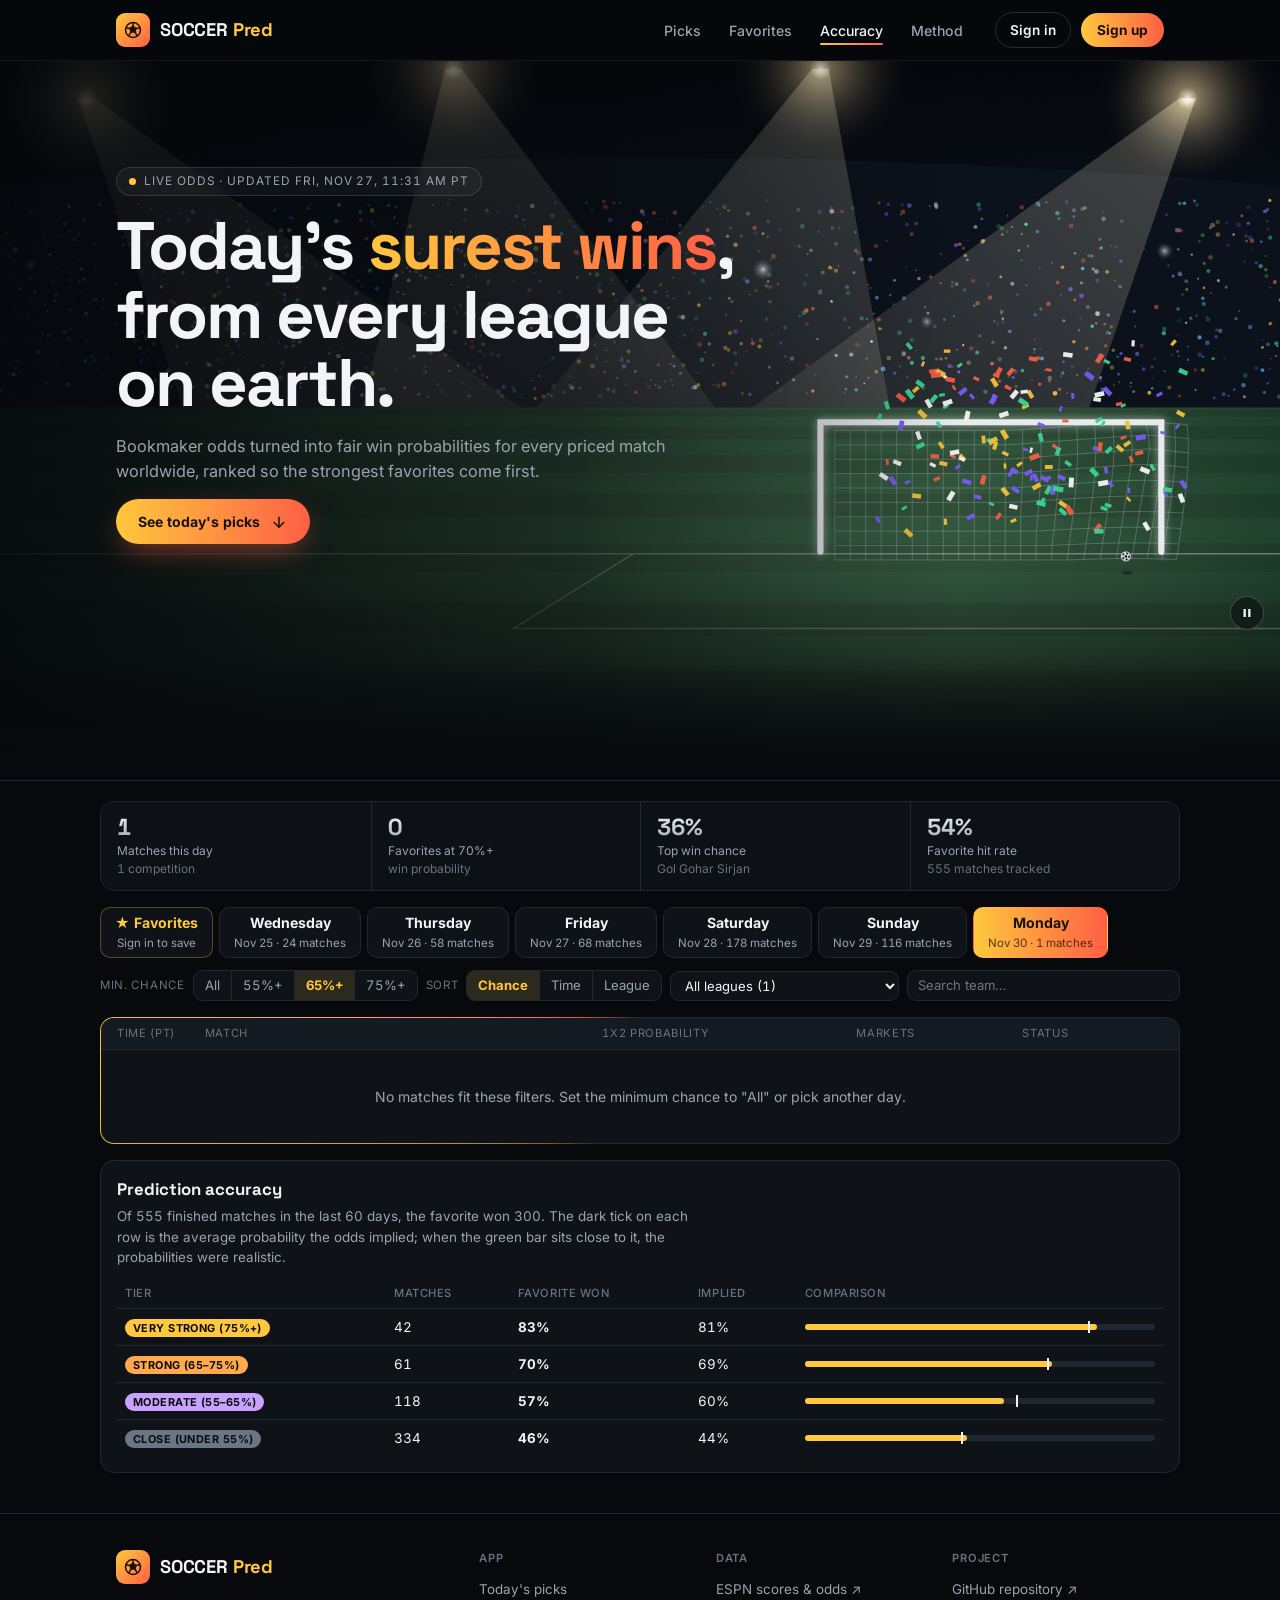
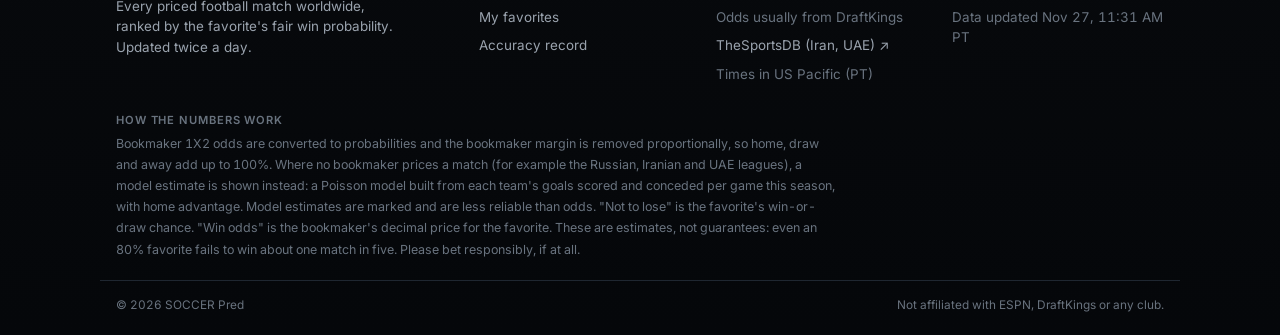
==== commit d7657a09: "Update predictions 2026-11-27 19:32 UTC" ====
--- a/index.html
+++ b/index.html
@@ -1,4 +1,5 @@
-<!doctype html><html lang="en"><head><meta charset="utf-8"><meta name="viewport" content="width=device-width,initial-scale=1"><title>SOCCER Pred</title>
+<!doctype html><html lang="en"><head><meta charset="utf-8"><meta name="viewport" content="width=device-width,initial-scale=1,viewport-fit=cover"><style>body{margin:0}img{max-width:100%}[hidden]{display:none!important}</style></head><body>
+<title>SOCCER Pred</title>
 <meta name="claude:viewport-fit-sides" content="cover">
 <link rel="preconnect" href="https://fonts.googleapis.com">
 <link rel="stylesheet" href="https://fonts.googleapis.com/css2?family=Inter:wght@400;500;600;700;800&family=Space+Grotesk:wght@600;700&display=swap">
@@ -394,7 +395,7 @@
 .hl:hover{background:rgba(255,95,69,.25);transform:translateY(-1px)}
 .hl-ic{width:20px;height:20px;border-radius:50%;display:grid;place-items:center;background:linear-gradient(135deg,var(--accent-2),#ff2e63);color:#fff;box-shadow:0 0 0 0 rgba(255,95,69,.6);animation:hlPulse 2s infinite}
 @keyframes hlPulse{70%{box-shadow:0 0 0 7px rgba(255,95,69,0)}100%{box-shadow:0 0 0 0 rgba(255,95,69,0)}}
-</style></head><body>
+</style>
 
 <nav class="nav" id="nav">
   <div class="nav-in">
@@ -501,7 +502,7 @@
 </footer>
 
 <script>
-const DATA = {"generated": "2026-11-27T10:23+00:00", "matches": [{"id": "401877547", "ts": "2026-11-25T10:30Z", "league": "Japanese J1 League", "h": {"id": "3385", "name": "Urawa Red Diamonds", "short": "Urawa Reds", "abbr": "URA", "color": "e5370b", "alt": "000000", "form": "DLDLW", "rec": "7-2-7", "pos": {"rank": "10", "pts": "23", "gp": "16", "of": 20, "group": "", "gf": "26", "ga": "33"}}, "a": {"id": "7109", "name": "Cerezo Osaka", "short": "Cerezo Osaka", "abbr": "CER", "color": "FFC0CB", "alt": "FFFFFF", "form": "DLWLD", "rec": "4-6-6", "pos": {"rank": "13", "pts": "18", "gp": "16", "of": 20, "group": "", "gf": "18", "ga": "30"}}, "country": "Japan", "venue": "Saitama Stadium 2002, Saitama, Japan", "goals": [{"t": "3385", "n": "A. Onaiwu", "m": "11'", "pk": false, "og": false}, {"t": "3385", "n": "T. Kaneko", "m": "22'", "pk": false, "og": false}, {"t": "7109", "n": "R. Inoue", "m": "56'", "pk": false, "og": false}, {"t": "7109", "n": "S. Sakuragawa", "m": "62'", "pk": false, "og": false}], "p": [57.7, 22.1, 20.2], "dec": [1.65, 4.3, 4.7], "margin": 5.3, "ou": {"line": 3.5, "pOver": 41.7}, "src": "DraftKings", "model": false, "state": "post", "clock": "90'+5'", "detail": "FT", "score": ["2", "2"], "winner": "draw", "url": "https://www.espn.com/soccer/match/_/gameId/401877547/cerezo-osaka-urawa-red-diamonds", "video": ""}, {"id": "401930686", "ts": "2026-11-25T10:30Z", "league": "Indian Football League", "h": {"id": "20842", "name": "Mohammedan SC", "short": "Mohammedan", "abbr": "MOH", "color": "000000", "alt": "C60000", "form": "DLLLL", "rec": "0-0-4", "pos": {"rank": "11", "pts": "0", "gp": "4", "of": 11, "group": "", "gf": "4", "ga": "13"}}, "a": {"id": "21312", "name": "Rajasthan United FC", "short": "Rajasthan Utd", "abbr": "RAJ", "color": "000000", "alt": "C60000", "form": "DLWLL", "rec": "2-0-3", "pos": {"rank": "7", "pts": "6", "gp": "5", "of": 11, "group": "", "gf": "7", "ga": "6"}}, "country": "India", "venue": "Kishore Bharati Krirangan, Kolkata, India", "goals": [{"t": "21312", "n": "Adri", "m": "63'", "pk": false, "og": false}, {"t": "21312", "n": "B. Giri", "m": "67'", "pk": false, "og": false}, {"t": "21312", "n": "J. García", "m": "75'", "pk": true, "og": false}, {"t": "21312", "n": "T. Shimray", "m": "90'+6'", "pk": false, "og": false}], "p": [41.9, 24.0, 34.1], "dec": [2.39, 4.17, 2.93], "margin": 0, "ou": {"line": 2.5, "pOver": 58.8}, "src": "Model", "model": true, "state": "post", "clock": "90'+7'", "detail": "FT", "score": ["0", "4"], "winner": "away", "url": "https://www.espn.com/soccer/match/_/gameId/401930686/rajasthan-united-fc-mohammedan-sc", "video": ""}, {"id": "401912753", "ts": "2026-11-25T12:15Z", "league": "AFC Champions League Two, Group F", "h": {"id": "8293", "name": "Persib Bandung", "short": "Persib Bandung", "abbr": "SIB", "color": "000000", "alt": "C60000", "form": "WWWWW", "rec": "5-0-0", "pos": {"rank": "1", "pts": "15", "gp": "5", "of": 4, "group": "Group E", "gf": "9", "ga": "2"}}, "a": {"id": "6972", "name": "FC Seoul", "short": "FC Seoul", "abbr": "SEO", "color": "af2300", "alt": "af9a00", "form": "LWWLL", "rec": "2-0-3", "pos": {"rank": "2", "pts": "6", "gp": "5", "of": 4, "group": "Group E", "gf": "9", "ga": "7"}}, "country": "Asia", "venue": "Gelora Bandung Lautan Api Stadium, Bandung, Indonesia", "goals": [{"t": "8293", "n": "M. Peralta Bauer", "m": "6'", "pk": false, "og": false}, {"t": "6972", "n": "L. Ruiz", "m": "37'", "pk": false, "og": false}, {"t": "8293", "n": "L. Menalo", "m": "41'", "pk": false, "og": false}, {"t": "8293", "n": "B. Putra", "m": "78'", "pk": false, "og": false}], "p": [22.0, 23.4, 54.6], "dec": [4.2, 3.95, 1.69], "margin": 8.3, "ou": {"line": 2.5, "pOver": 55.8}, "src": "DraftKings", "model": false, "state": "post", "clock": "90'+5'", "detail": "FT", "score": ["3", "1"], "winner": "home", "url": "https://www.espn.com/soccer/match/_/gameId/401912753/fc-seoul-persib-bandung", "video": ""}, {"id": "401873561", "ts": "2026-11-25T12:30Z", "league": "FIFA U-17 World Cup, Group B", "h": {"id": "17973", "name": "Ecuador U17", "short": "Ecuador ", "abbr": "ECU", "color": "ffdd00", "alt": "034ea2", "form": "LDWLD", "rec": "1-1-1", "pos": {"rank": "3", "pts": "4", "gp": "3", "of": 4, "group": "Group B", "gf": "3", "ga": "3"}}, "a": {"id": "8414", "name": "South Korea U17", "short": "South Korea", "abbr": "KOR", "color": "ce2028", "alt": "1e4384", "form": "WWWLW", "rec": "3-0-0", "pos": {"rank": "1", "pts": "9", "gp": "3", "of": 4, "group": "Group B", "gf": "12", "ga": "2"}}, "country": "International", "venue": "Aspire Zone Pitch 4, Ar-Rayyan, Qatar", "goals": [{"t": "8414", "n": "C. Medina", "m": "7'", "pk": false, "og": true}, {"t": "8414", "n": "I. Nam", "m": "22'", "pk": false, "og": false}, {"t": "8414", "n": "J. Chica Monrroy", "m": "46'", "pk": false, "og": true}, {"t": "17973", "n": "J. Guerrero Quiñónez", "m": "59'", "pk": false, "og": false}, {"t": "17973", "n": "L. Fragozo", "m": "78'", "pk": false, "og": false}], "p": [25.6, 25.2, 49.2], "dec": [3.91, 3.97, 2.03], "margin": 0, "ou": {"line": 2.5, "pOver": 49.0}, "src": "Model", "model": true, "state": "post", "clock": "90'+6'", "detail": "FT", "score": ["2", "3"], "winner": "away", "url": "https://www.espn.com/soccer/match/_/gameId/401873561/south-korea-u17-ecuador-u17", "video": ""}, {"id": "401873562", "ts": "2026-11-25T12:30Z", "league": "FIFA U-17 World Cup, Group C", "h": {"id": "130890", "name": "Uganda U17", "short": "Uganda", "abbr": "UGA", "color": "FCDC04", "alt": "D90000", "form": "WDLLW", "rec": "0-0-0", "pos": {"rank": "2", "pts": "4", "gp": "3", "of": 4, "group": "Group B", "gf": "6", "ga": "3"}}, "a": {"id": "18765", "name": "New Caledonia U17", "short": "New Caledonia", "abbr": "NCL", "color": "000000", "alt": "C60000", "form": "LLLLD", "rec": "0-0-3", "pos": {"rank": "4", "pts": "0", "gp": "3", "of": 4, "group": "Group B", "gf": "0", "ga": "13"}}, "country": "International", "venue": "Aspire Zone Pitch 8, Ar-Rayyan, Qatar", "goals": [{"t": "130890", "n": "O. Mukisa", "m": "6'", "pk": true, "og": false}, {"t": "130890", "n": "O. Mukisa", "m": "34'", "pk": false, "og": false}, {"t": "130890", "n": "J. Dorongin", "m": "45'+2'", "pk": false, "og": false}, {"t": "130890", "n": "I. Magala", "m": "46'", "pk": false, "og": false}, {"t": "130890", "n": "J. Ofoyrwoth", "m": "52'", "pk": false, "og": false}, {"t": "130890", "n": "O. Mukisa", "m": "63'", "pk": false, "og": false}], "p": [54.2, 23.6, 22.2], "dec": [1.85, 4.24, 4.5], "margin": 0, "ou": {"line": 2.5, "pOver": 52.4}, "src": "Model", "model": true, "state": "post", "clock": "90'+5'", "detail": "FT", "score": ["6", "0"], "winner": "home", "url": "https://www.espn.com/soccer/match/_/gameId/401873562/new-caledonia-u17-uganda-u17", "video": ""}, {"id": "401930685", "ts": "2026-11-25T13:00Z", "league": "Indian Football League", "h": {"id": "18898", "name": "Shillong Lajong FC", "short": "Lajong", "abbr": "SHL", "color": "000000", "alt": "C60000", "form": "LLWDW", "rec": "2-1-2", "pos": {"rank": "6", "pts": "7", "gp": "5", "of": 11, "group": "", "gf": "6", "ga": "6"}}, "a": {"id": "134034", "name": "Nagaland United SC", "short": "Nagaland", "abbr": "NAG", "color": "000000", "alt": "C60000", "form": "WWLW", "rec": "3-0-1", "pos": {"rank": "2", "pts": "9", "gp": "4", "of": 11, "group": "", "gf": "8", "ga": "4"}}, "country": "India", "venue": "SSA Stadium, Shillong, India", "goals": [{"t": "134034", "n": "Z. Lalnunzira", "m": "11'", "pk": false, "og": false}, {"t": "134034", "n": "Laldawngzuala", "m": "17'", "pk": false, "og": false}, {"t": "18898", "n": "T. Lamurong", "m": "63'", "pk": false, "og": false}], "p": [38.8, 26.0, 35.1], "dec": [2.58, 3.85, 2.85], "margin": 0, "ou": {"line": 2.5, "pOver": 49.6}, "src": "Model", "model": true, "state": "post", "clock": "90'+10'", "detail": "FT", "score": ["1", "2"], "winner": "away", "url": "https://www.espn.com/soccer/match/_/gameId/401930685/nagaland-united-sc-shillong-lajong-fc", "video": ""}, {"id": "401873558", "ts": "2026-11-25T13:30Z", "league": "FIFA U-17 World Cup, Group D", "h": {"id": "20063", "name": "Haiti U17", "short": "Haiti", "abbr": "HAI", "color": "0033a0", "alt": "D20300", "form": "LLLLL", "rec": "0-0-3", "pos": {"rank": "4", "pts": "0", "gp": "3", "of": 4, "group": "Group D", "gf": "3", "ga": "9"}}, "a": {"id": "130889", "name": "Saudi Arabia U17", "short": "Saudi Arabia", "abbr": "KSA", "color": "dddddd", "alt": "006233", "form": "WWLLW", "rec": "2-0-1", "pos": {"rank": "2", "pts": "6", "gp": "3", "of": 4, "group": "Group D", "gf": "5", "ga": "4"}}, "country": "International", "venue": "Aspire Complex, Ar-Rayyan, Qatar", "goals": [{"t": "20063", "n": "S. Ramos", "m": "28'", "pk": false, "og": false}, {"t": "130889", "n": "A. Al Dawsari", "m": "54'", "pk": false, "og": false}, {"t": "130889", "n": "Z. Al Buri", "m": "77'", "pk": false, "og": false}], "p": [32.9, 22.1, 45.0], "dec": [3.04, 4.52, 2.22], "margin": 0, "ou": {"line": 2.5, "pOver": 67.9}, "src": "Model", "model": true, "state": "post", "clock": "90'+7'", "detail": "FT", "score": ["1", "2"], "winner": "away", "url": "https://www.espn.com/soccer/match/_/gameId/401873558/saudi-arabia-u17-haiti-u17", "video": ""}, {"id": "401873565", "ts": "2026-11-25T13:30Z", "league": "FIFA U-17 World Cup, Group D", "h": {"id": "16445", "name": "Uruguay U17", "short": "Uruguay", "abbr": "URU", "color": "003da5", "alt": "ffffff", "form": "LWWLW", "rec": "2-0-1", "pos": {"rank": "3", "pts": "6", "gp": "3", "of": 4, "group": "Group D", "gf": "7", "ga": "6"}}, "a": {"id": "8415", "name": "France U17", "short": "France ", "abbr": "FRA", "color": "002f79", "alt": "ffffff", "form": "WLWLW", "rec": "2-0-1", "pos": {"rank": "1", "pts": "6", "gp": "3", "of": 4, "group": "Group D", "gf": "6", "ga": "2"}}, "country": "International", "venue": "Aspire Zone Pitch 5, Ar-Rayyan, Qatar", "goals": [{"t": "8415", "n": "A. Ammaouch", "m": "22'", "pk": false, "og": false}, {"t": "8415", "n": "A. Traore", "m": "24'", "pk": false, "og": false}, {"t": "8415", "n": "I. Dia Aissaoui", "m": "50'", "pk": false, "og": false}], "p": [55.0, 20.5, 24.4], "dec": [1.82, 4.88, 4.1], "margin": 0, "ou": {"line": 2.5, "pOver": 69.2}, "src": "Model", "model": true, "state": "post", "clock": "90'+4'", "detail": "FT", "score": ["0", "3"], "winner": "away", "url": "https://www.espn.com/soccer/match/_/gameId/401873565/france-u17-uruguay-u17", "video": ""}, {"id": "401912751", "ts": "2026-11-25T13:45Z", "league": "AFC Champions League Two, Group A", "h": {"id": "8217", "name": "FC Nasaf", "short": "FC Nasaf", "abbr": "NAS", "color": "000000", "alt": "C60000", "form": "WWLLD", "rec": "2-1-2", "pos": {"rank": "2", "pts": "7", "gp": "5", "of": 4, "group": "Group A", "gf": "5", "ga": "5"}}, "a": {"id": "22354", "name": "Al-Khaldiya SC", "short": "Al-Khaldiya SC", "abbr": "ALK", "color": "000000", "alt": "C60000", "form": "LWLLD", "rec": "1-1-3", "pos": {"rank": "4", "pts": "4", "gp": "5", "of": 4, "group": "Group A", "gf": "4", "ga": "7"}}, "country": "Asia", "venue": "Qarshi Stadium, Qarshi, Uzbekistan", "goals": [{"t": "8217", "n": "A. Gulomov", "m": "51'", "pk": false, "og": false}], "p": [46.0, 28.8, 25.2], "dec": [2.0, 3.2, 3.65], "margin": 8.6, "ou": {"line": 2.5, "pOver": 46.5}, "src": "DraftKings", "model": false, "state": "post", "clock": "90'+4'", "detail": "FT", "score": ["1", "0"], "winner": "home", "url": "https://www.espn.com/soccer/match/_/gameId/401912751/al-khaldiya-sc-fc-nasaf", "video": ""}, {"id": "401873563", "ts": "2026-11-25T14:30Z", "league": "FIFA U-17 World Cup, Group A", "h": {"id": "131737", "name": "Greece U17", "short": "Greece", "abbr": "GRE", "color": "295da8", "alt": "ffffff", "form": "DWW", "rec": "3-0-0", "pos": {"rank": "1", "pts": "9", "gp": "3", "of": 4, "group": "Group A", "gf": "8", "ga": "3"}}, "a": {"id": "130883", "name": "Qatar U17", "short": "Qatar", "abbr": "QAT", "color": "691a40", "alt": "691a40", "form": "DLWDD", "rec": "1-0-2", "pos": {"rank": "3", "pts": "3", "gp": "3", "of": 4, "group": "Group A", "gf": "3", "ga": "6"}}, "country": "International", "venue": "Aspire Zone Pitch 2, Ar-Rayyan, Qatar", "goals": [{"t": "130883", "n": "O. Mahmoud", "m": "5'", "pk": false, "og": false}, {"t": "131737", "n": "K. Souvlatzis", "m": "48'", "pk": false, "og": false}, {"t": "131737", "n": "A. Argyriou", "m": "67'", "pk": false, "og": false}, {"t": "131737", "n": "K. Karangelis", "m": "69'", "pk": false, "og": false}, {"t": "131737", "n": "K. Souvlatzis", "m": "86'", "pk": false, "og": false}], "p": [50.9, 23.6, 25.4], "dec": [1.96, 4.24, 3.94], "margin": 0, "ou": {"line": 2.5, "pOver": 55.5}, "src": "Model", "model": true, "state": "post", "clock": "90'+2'", "detail": "FT", "score": ["4", "1"], "winner": "home", "url": "https://www.espn.com/soccer/match/_/gameId/401873563/qatar-u17-greece-u17", "video": ""}, {"id": "401873564", "ts": "2026-11-25T14:30Z", "league": "FIFA U-17 World Cup, Group A", "h": {"id": "11399", "name": "Panama U17", "short": "Panama", "abbr": "PAN", "color": "d21034", "alt": "005293", "form": "LLLLL", "rec": "0-0-3", "pos": {"rank": "4", "pts": "0", "gp": "3", "of": 4, "group": "Group A", "gf": "2", "ga": "8"}}, "a": {"id": "130886", "name": "Egypt U17", "short": "Egypt", "abbr": "EGY", "color": "D20300", "alt": "000000", "form": "WWLLL", "rec": "2-0-1", "pos": {"rank": "2", "pts": "6", "gp": "3", "of": 4, "group": "Group A", "gf": "7", "ga": "3"}}, "country": "International", "venue": "Aspire Zone Pitch 3, Ar-Rayyan, Qatar", "goals": [{"t": "130886", "n": "Y. Abdullah", "m": "27'", "pk": false, "og": false}, {"t": "130886", "n": "Y. Abdullah", "m": "47'", "pk": false, "og": false}, {"t": "11399", "n": "T. Chalmers", "m": "50'", "pk": false, "og": false}, {"t": "130886", "n": "Khaled Mokhtar", "m": "59'", "pk": false, "og": false}, {"t": "130886", "n": "Mohamed Gamal", "m": "77'", "pk": true, "og": false}], "p": [32.9, 24.9, 42.2], "dec": [3.04, 4.02, 2.37], "margin": 0, "ou": {"line": 2.5, "pOver": 54.0}, "src": "Model", "model": true, "state": "post", "clock": "90'+3'", "detail": "FT", "score": ["1", "4"], "winner": "away", "url": "https://www.espn.com/soccer/match/_/gameId/401873564/egypt-u17-panama-u17", "video": ""}, {"id": "401873560", "ts": "2026-11-25T15:30Z", "league": "FIFA U-17 World Cup, Group C", "h": {"id": "17972", "name": "Australia U17", "short": "Australia ", "abbr": "AUS", "color": "dabf00", "alt": "0081d6", "form": "DDWLW", "rec": "1-2-0", "pos": {"rank": "1", "pts": "5", "gp": "3", "of": 4, "group": "Group C", "gf": "4", "ga": "2"}}, "a": {"id": "131745", "name": "Mozambique U17", "short": "Mozambique", "abbr": "MOZ", "color": "D20300", "alt": "FFD100", "form": "DLW", "rec": "1-1-1", "pos": {"rank": "3", "pts": "4", "gp": "3", "of": 4, "group": "Group C", "gf": "7", "ga": "4"}}, "country": "International", "venue": "Aspire Zone Pitch 9, Ar-Rayyan, Qatar", "goals": [{"t": "131745", "n": "A. Nhampule", "m": "18'", "pk": false, "og": false}, {"t": "131745", "n": "Khensane", "m": "28'", "pk": false, "og": false}, {"t": "17972", "n": "L. Becvinovski", "m": "44'", "pk": false, "og": false}, {"t": "17972", "n": "G. Hassarati", "m": "76'", "pk": false, "og": false}], "p": [42.9, 25.8, 31.4], "dec": [2.33, 3.88, 3.18], "margin": 0, "ou": {"line": 2.5, "pOver": 49.9}, "src": "Model", "model": true, "state": "post", "clock": "90'+6'", "detail": "FT", "score": ["2", "2"], "winner": "draw", "url": "https://www.espn.com/soccer/match/_/gameId/401873560/mozambique-u17-australia-u17", "video": ""}, {"id": "401873559", "ts": "2026-11-25T15:30Z", "league": "FIFA U-17 World Cup, Group C", "h": {"id": "131744", "name": "Denmark U17", "short": "Denmark", "abbr": "DEN", "color": "d02a3e", "alt": "ffffff", "form": "DDL", "rec": "0-2-1", "pos": {"rank": "4", "pts": "2", "gp": "3", "of": 4, "group": "Group C", "gf": "3", "ga": "7"}}, "a": {"id": "8412", "name": "Argentina U17", "short": "Argentina", "abbr": "ARG", "color": "74acdf", "alt": "173e69", "form": "DWLLW", "rec": "1-1-1", "pos": {"rank": "2", "pts": "4", "gp": "3", "of": 4, "group": "Group C", "gf": "5", "ga": "6"}}, "country": "International", "venue": "Aspire Zone Pitch 7, Ar-Rayyan, Qatar", "goals": [{"t": "131744", "n": "N. Madsen", "m": "37'", "pk": true, "og": false}, {"t": "131744", "n": "E. Chukwuani", "m": "45'+3'", "pk": false, "og": false}, {"t": "8412", "n": "G. Baroni", "m": "58'", "pk": false, "og": false}, {"t": "8412", "n": "J. Policella", "m": "62'", "pk": false, "og": false}, {"t": "8412", "n": "A. Alcaraz", "m": "68'", "pk": false, "og": false}, {"t": "131744", "n": "O. Khattar", "m": "78'", "pk": false, "og": false}], "p": [34.7, 25.9, 39.4], "dec": [2.88, 3.86, 2.54], "margin": 0, "ou": {"line": 2.5, "pOver": 50.1}, "src": "Model", "model": true, "state": "post", "clock": "90'+6'", "detail": "FT", "score": ["3", "3"], "winner": "draw", "url": "https://www.espn.com/soccer/match/_/gameId/401873559/argentina-u17-denmark-u17", "video": ""}, {"id": "401912750", "ts": "2026-11-25T16:00Z", "league": "AFC Champions League Two, Group B", "h": {"id": "8364", "name": "Al Jazira Club", "short": "Al Jazira", "abbr": "ALJ", "color": "d34e52", "alt": "000000", "form": "WWWWD", "rec": "4-1-0", "pos": {"rank": "1", "pts": "13", "gp": "5", "of": 4, "group": "Group B", "gf": "10", "ga": "3"}}, "a": {"id": "132926", "name": "Gol Gohar Sirjan FC", "short": "Gol Gohar", "abbr": "GGS", "color": "000000", "alt": "C60000", "form": "LLDLD", "rec": "0-2-3", "pos": {"rank": "4", "pts": "2", "gp": "5", "of": 4, "group": "Group B", "gf": "0", "ga": "4"}}, "country": "Asia", "venue": "Mohammed bin Zayed Stadium, Abu Dhabi, United Arab Emirates", "goals": [{"t": "8364", "n": "Talisca", "m": "40'", "pk": false, "og": false}], "p": [63.1, 21.5, 15.4], "dec": [1.47, 4.3, 6.0], "margin": 8.2, "ou": {"line": 2.5, "pOver": 53.5}, "src": "DraftKings", "model": false, "state": "post", "clock": "90'+4'", "detail": "FT", "score": ["1", "0"], "winner": "home", "url": "https://www.espn.com/soccer/match/_/gameId/401912750/gol-gohar-sirjan-fc-al-jazira-club", "video": ""}, {"id": "401912748", "ts": "2026-11-25T16:00Z", "league": "AFC Champions League Two, Group C", "h": {"id": "21024", "name": "Al-Faisaly SC", "short": "Al-Faisaly SC", "abbr": "ALF", "color": "000000", "alt": "C60000", "form": "LLLWL", "rec": "1-0-4", "pos": {"rank": "3", "pts": "3", "gp": "5", "of": 4, "group": "Group C", "gf": "6", "ga": "10"}}, "a": {"id": "7527", "name": "Al-Rayyan SC", "short": "Al-Rayyan SC", "abbr": "ALR", "color": "ef0e0e", "alt": "fcfcfc", "form": "WWWLW", "rec": "4-0-1", "pos": {"rank": "1", "pts": "12", "gp": "5", "of": 4, "group": "Group C", "gf": "12", "ga": "6"}}, "country": "Asia", "venue": "Amman International Stadium, Amman, Jordan", "goals": [{"t": "7527", "n": "A. Mitrovic", "m": "37'", "pk": false, "og": false}], "p": [33.0, 26.0, 41.0], "dec": [2.8, 3.55, 2.25], "margin": 8.3, "ou": {"line": 2.5, "pOver": 53.5}, "src": "DraftKings", "model": false, "state": "post", "clock": "90'+4'", "detail": "FT", "score": ["0", "1"], "winner": "away", "url": "https://www.espn.com/soccer/match/_/gameId/401912748/al-rayyan-sc-al-faisaly-sc", "video": ""}, {"id": "401912749", "ts": "2026-11-25T16:00Z", "league": "AFC Champions League Two, Group B", "h": {"id": "21006", "name": "Al-Muharraq SC", "short": "Al-Muharraq SC", "abbr": "ALM", "color": "000000", "alt": "C60000", "form": "LLLWL", "rec": "1-0-4", "pos": {"rank": "3", "pts": "3", "gp": "5", "of": 4, "group": "Group B", "gf": "6", "ga": "12"}}, "a": {"id": "131374", "name": "Arkadag FK", "short": "Arkadag FK", "abbr": "AFK", "color": "000000", "alt": "C60000", "form": "WWDLW", "rec": "3-1-1", "pos": {"rank": "2", "pts": "10", "gp": "5", "of": 4, "group": "Group B", "gf": "7", "ga": "4"}}, "country": "Asia", "venue": "Bahrain National Stadium, Riffa, Bahrain", "goals": [{"t": "131374", "n": "A. Atayev", "m": "6'", "pk": false, "og": false}, {"t": "21006", "n": "E. Simoes", "m": "10'", "pk": false, "og": false}, {"t": "131374", "n": "D. Meredov", "m": "15'", "pk": false, "og": false}, {"t": "131374", "n": "D. Meredov", "m": "50'", "pk": false, "og": false}, {"t": "21006", "n": "Arthur", "m": "63'", "pk": false, "og": false}, {"t": "131374", "n": "M. Saparov", "m": "69'", "pk": false, "og": false}], "p": [57.7, 24.7, 17.6], "dec": [1.61, 3.75, 5.25], "margin": 8.0, "ou": {"line": 2.5, "pOver": 46.9}, "src": "DraftKings", "model": false, "state": "post", "clock": "90'+4'", "detail": "FT", "score": ["2", "4"], "winner": "away", "url": "https://www.espn.com/soccer/match/_/gameId/401912749/arkadag-fk-al-muharraq-sc", "video": ""}, {"id": "401912747", "ts": "2026-11-25T16:00Z", "league": "AFC Champions League Two, Group A", "h": {"id": "21008", "name": "Kuwait SC", "short": "Kuwait SC", "abbr": "KSC", "color": "000000", "alt": "C60000", "form": "DLWWL", "rec": "2-0-3", "pos": {"rank": "3", "pts": "6", "gp": "5", "of": 4, "group": "Group A", "gf": "9", "ga": "9"}}, "a": {"id": "7134", "name": "Al Wahda FC", "short": "Al Wahda FC", "abbr": "AWFC", "color": "a30b0b", "alt": "a39f9f", "form": "DLWWW", "rec": "4-0-1", "pos": {"rank": "1", "pts": "12", "gp": "5", "of": 4, "group": "Group A", "gf": "10", "ga": "7"}}, "country": "Asia", "venue": "Jaber Al-Ahmad International Stadium, Jaber Al-Ahmad International Stadium, Kuwait", "goals": [{"t": "21008", "n": "E. Kameel", "m": "59'", "pk": false, "og": false}, {"t": "7134", "n": "F. Kruspzky", "m": "63'", "pk": false, "og": false}, {"t": "7134", "n": "A. Al-Menhali", "m": "82'", "pk": false, "og": false}], "p": [44.5, 21.8, 33.7], "dec": [2.25, 4.59, 2.97], "margin": 0, "ou": {"line": 2.5, "pOver": 69.5}, "src": "Model", "model": true, "state": "post", "clock": "90'+6'", "detail": "FT", "score": ["1", "2"], "winner": "away", "url": "https://www.espn.com/soccer/match/_/gameId/401912747/al-wahda-fc-kuwait-sc", "video": ""}, {"id": "401915378", "ts": "2026-11-25T17:45Z", "league": "UEFA Champions League, League Phase", "h": {"id": "21922", "name": "Sabah FK", "short": "Sabah", "abbr": "SAB", "color": "000000", "alt": "FF1493", "form": "LLLWL", "rec": "1-0-4", "pos": {"rank": "33", "pts": "3", "gp": "5", "of": 36, "group": "", "gf": "5", "ga": "14"}}, "a": {"id": "83", "name": "Barcelona", "short": "Barcelona", "abbr": "BAR", "color": "990000", "alt": "FCE38A", "form": "WWWWW", "rec": "4-0-1", "pos": {"rank": "4", "pts": "12", "gp": "5", "of": 36, "group": "", "gf": "18", "ga": "7"}}, "country": "Europe", "venue": "Baku Olympic Stadium, Baku, Azerbaijan", "goals": [{"t": "83", "n": "A. Gordon", "m": "31'", "pk": false, "og": false}, {"t": "83", "n": "A. Gordon", "m": "51'", "pk": false, "og": false}, {"t": "83", "n": "K. Adeyemi", "m": "55'", "pk": false, "og": false}, {"t": "83", "n": "G. Jesus", "m": "60'", "pk": false, "og": false}, {"t": "21922", "n": "J. Mickels", "m": "63'", "pk": false, "og": false}], "p": [4.5, 7.3, 88.1], "dec": [21.0, 13.0, 1.08], "margin": 4.8, "ou": {"line": 4.5, "pOver": 51.1}, "src": "DraftKings", "model": false, "state": "post", "clock": "90'+2'", "detail": "FT", "score": ["1", "4"], "winner": "away", "url": "https://www.espn.com/soccer/match/_/gameId/401915378/barcelona-sabah-fk", "video": ""}, {"id": "401915293", "ts": "2026-11-25T17:45Z", "league": "UEFA Champions League, League Phase", "h": {"id": "494", "name": "Slavia Prague", "short": "Slavia Prague", "abbr": "SLP", "color": "dc1f26", "alt": "81c0ff", "form": "LLDLL", "rec": "0-1-4", "pos": {"rank": "35", "pts": "1", "gp": "5", "of": 36, "group": "", "gf": "5", "ga": "10"}}, "a": {"id": "102", "name": "Villarreal", "short": "Villarreal", "abbr": "VIL", "color": "ffff00", "alt": "6cace4", "form": "WLWLL", "rec": "2-0-3", "pos": {"rank": "24", "pts": "6", "gp": "5", "of": 36, "group": "", "gf": "9", "ga": "14"}}, "country": "Europe", "venue": "Fortuna Arena, Prague, Czechia", "goals": [{"t": "102", "n": "T. Buchanan", "m": "62'", "pk": false, "og": false}], "p": [30.9, 25.5, 43.5], "dec": [3.1, 3.75, 2.2], "margin": 4.4, "ou": {"line": 2.5, "pOver": 57.8}, "src": "DraftKings", "model": false, "state": "post", "clock": "90'+5'", "detail": "FT", "score": ["0", "1"], "winner": "away", "url": "https://www.espn.com/soccer/match/_/gameId/401915293/villarreal-slavia-prague", "video": ""}, {"id": "401899537", "ts": "2026-11-25T18:00Z", "league": "Italian Serie B", "h": {"id": "4050", "name": "Cremonese", "short": "Cremonese", "abbr": "CRE", "color": "FF0000", "alt": "ffffff", "form": "DLWWW", "rec": "4-3-6", "pos": {"rank": "14", "pts": "15", "gp": "13", "of": 20, "group": "", "gf": "14", "ga": "14"}}, "a": {"id": "4055", "name": "US Avellino", "short": "Avellino", "abbr": "AVE", "color": "1a1a1a", "alt": "1a1a1a", "form": "DWDWD", "rec": "6-4-3", "pos": {"rank": "3", "pts": "22", "gp": "13", "of": 20, "group": "", "gf": "21", "ga": "12"}}, "country": "Italy", "venue": "Stadio Giovanni Zini, Cremona, Italy", "goals": [{"t": "4055", "n": "R. Russo", "m": "77'", "pk": false, "og": false}], "p": [45.1, 30.0, 24.9], "dec": [2.1, 3.15, 3.8], "margin": 5.7, "ou": {"line": 2.5, "pOver": 45.5}, "src": "DraftKings", "model": false, "state": "post", "clock": "90'+5'", "detail": "FT", "score": ["0", "1"], "winner": "away", "url": "https://www.espn.com/soccer/match/_/gameId/401899537/us-avellino-cremonese", "video": ""}, {"id": "401912746", "ts": "2026-11-25T18:15Z", "league": "AFC Champions League Two, Group C", "h": {"id": "18459", "name": "Al Taawoun", "short": "Al Taawoun", "abbr": "TAA", "color": "eef209", "alt": "000000", "form": "DWDWL", "rec": "3-2-0", "pos": {"rank": "2", "pts": "11", "gp": "5", "of": 4, "group": "Group C", "gf": "8", "ga": "3"}}, "a": {"id": "21994", "name": "Al-Nahda Club", "short": "Al-Nahda Club", "abbr": "ALN", "color": "000000", "alt": "C60000", "form": "DLLLD", "rec": "0-2-3", "pos": {"rank": "4", "pts": "2", "gp": "5", "of": 4, "group": "Group C", "gf": "2", "ga": "9"}}, "country": "Asia", "venue": "King Abdullah Sport City Stadium, Buraidah, Saudi Arabia", "goals": [], "p": [58.1, 23.1, 18.8], "dec": [1.59, 4.0, 4.9], "margin": 8.4, "ou": {"line": 2.5, "pOver": 53.8}, "src": "DraftKings", "model": false, "state": "post", "clock": "90'+5'", "detail": "FT", "score": ["0", "0"], "winner": "draw", "url": "https://www.espn.com/soccer/match/_/gameId/401912746/al-nahda-club-al-taawoun", "video": ""}, {"id": "401899534", "ts": "2026-11-25T19:00Z", "league": "Italian Serie B", "h": {"id": "3991", "name": "Mantova", "short": "Mantova", "abbr": "MAN", "color": "FF0000", "alt": "FF0000", "form": "WLDDL", "rec": "6-4-3", "pos": {"rank": "4", "pts": "22", "gp": "13", "of": 20, "group": "", "gf": "19", "ga": "15"}}, "a": {"id": "3345", "name": "Arezzo", "short": "Arezzo", "abbr": "ARE", "color": "000000", "alt": "000000", "form": "LDLDL", "rec": "3-3-7", "pos": {"rank": "18", "pts": "12", "gp": "13", "of": 20, "group": "", "gf": "10", "ga": "24"}}, "country": "Italy", "venue": "Stadio Danilo Martelli, Mantova, Italy", "goals": [{"t": "3991", "n": "M. Spinaccè", "m": "11'", "pk": false, "og": false}, {"t": "3991", "n": "R. Kouda", "m": "67'", "pk": true, "og": false}, {"t": "3991", "n": "D. Bragantini", "m": "76'", "pk": false, "og": false}], "p": [54.2, 24.8, 21.0], "dec": [1.74, 3.8, 4.5], "margin": 6.0, "ou": {"line": 2.5, "pOver": 53.1}, "src": "DraftKings", "model": false, "state": "post", "clock": "90'+3'", "detail": "FT", "score": ["3", "0"], "winner": "home", "url": "https://www.espn.com/soccer/match/_/gameId/401899534/arezzo-mantova", "video": ""}, {"id": "401899533", "ts": "2026-11-25T19:00Z", "league": "Italian Serie B", "h": {"id": "3952", "name": "Padova", "short": "Padova", "abbr": "PAD", "color": "aa0001", "alt": "1a1a1a", "form": "LDDDW", "rec": "4-4-5", "pos": {"rank": "12", "pts": "16", "gp": "13", "of": 20, "group": "", "gf": "14", "ga": "16"}}, "a": {"id": "2734", "name": "Sampdoria", "short": "Sampdoria", "abbr": "SAM", "color": "2234a4", "alt": "ffffff", "form": "WWWWL", "rec": "5-2-6", "pos": {"rank": "10", "pts": "17", "gp": "13", "of": 20, "group": "", "gf": "16", "ga": "20"}}, "country": "Italy", "venue": "Euganeo, Padova, Italy", "goals": [{"t": "2734", "n": "L. Mezzotero", "m": "19'", "pk": false, "og": false}, {"t": "3952", "n": "G. Giunti", "m": "29'", "pk": false, "og": false}, {"t": "2734", "n": "L. Mezzotero", "m": "84'", "pk": false, "og": false}], "p": [29.9, 30.9, 39.2], "dec": [3.15, 3.05, 2.4], "margin": 6.2, "ou": {"line": 2.5, "pOver": 44.6}, "src": "DraftKings", "model": false, "state": "post", "clock": "90'+4'", "detail": "FT", "score": ["1", "2"], "winner": "away", "url": "https://www.espn.com/soccer/match/_/gameId/401899533/sampdoria-padova", "video": ""}, {"id": "401899531", "ts": "2026-11-25T19:00Z", "league": "Italian Serie B", "h": {"id": "3956", "name": "Pisa", "short": "Pisa", "abbr": "PIS", "color": "1a1a1a", "alt": "1a1a1a", "form": "DWDLD", "rec": "5-5-3", "pos": {"rank": "7", "pts": "20", "gp": "13", "of": 20, "group": "", "gf": "22", "ga": "18"}}, "a": {"id": "2573", "name": "Modena", "short": "Modena", "abbr": "MOD", "color": "000000", "alt": "000000", "form": "DWWDW", "rec": "8-3-2", "pos": {"rank": "2", "pts": "27", "gp": "13", "of": 20, "group": "", "gf": "23", "ga": "11"}}, "country": "Italy", "venue": "Arena Garibaldi - Stadio Romeo Anconetani, Pisa, Italy", "goals": [{"t": "3956", "n": "T. Marras", "m": "47'", "pk": false, "og": false}, {"t": "2573", "n": "A. Bianco", "m": "64'", "pk": false, "og": false}], "p": [41.0, 29.0, 30.0], "dec": [2.3, 3.25, 3.15], "margin": 6.0, "ou": {"line": 2.5, "pOver": 52.0}, "src": "DraftKings", "model": false, "state": "post", "clock": "90'+11'", "detail": "FT", "score": ["1", "1"], "winner": "draw", "url": "https://www.espn.com/soccer/match/_/gameId/401899531/modena-pisa", "video": ""}, {"id": "401906325", "ts": "2026-11-25T19:00Z", "league": "EFL Trophy, Northern Group G", "h": {"id": "3891", "name": "Fleetwood Town", "short": "Fleetwood Town", "abbr": "FLE", "color": "C8142F", "alt": "ffff00", "form": "WLWLW", "rec": "2-0-1", "pos": {"rank": "1", "pts": "6", "gp": "3", "of": 4, "group": "Northern Group G", "gf": "6", "ga": "3"}}, "a": {"id": "20728", "name": "Leeds United U21", "short": "Leeds U21", "abbr": "LEE", "color": "ffffff", "alt": "cdcdcd", "form": "LLWLL", "rec": "1-0-2", "pos": {"rank": "4", "pts": "3", "gp": "3", "of": 4, "group": "Northern Group G", "gf": "7", "ga": "9"}}, "country": "England", "venue": "Highbury Stadium, Fleetwood, England", "goals": [{"t": "3891", "n": "A. Loupalo-Bi", "m": "79'", "pk": false, "og": false}, {"t": "3891", "n": "J. Robertson", "m": "87'", "pk": false, "og": false}, {"t": "20728", "n": "C. Njinko", "m": "90'+5'", "pk": true, "og": false}], "p": [61.3, 19.6, 19.2], "dec": [1.5, 4.7, 4.8], "margin": 8.8, "ou": {"line": 3.5, "pOver": 50.9}, "src": "DraftKings", "model": false, "state": "post", "clock": "90'+6'", "detail": "FT", "score": ["2", "1"], "winner": "home", "url": "https://www.espn.com/soccer/match/_/gameId/401906325/leeds-united-u21-fleetwood-town", "video": ""}, {"id": "401889182", "ts": "2026-11-25T19:00Z", "league": "National League", "h": {"id": "2595", "name": "Boreham Wood", "short": "Boreham Wood", "abbr": "BOR", "color": "ffffff", "alt": "aeeaff", "form": "DWDLW", "rec": "16-3-0", "pos": {"rank": "1", "pts": "51", "gp": "19", "of": 24, "group": "", "gf": "53", "ga": "22"}}, "a": {"id": "632", "name": "Aldershot Town", "short": "Aldershot", "abbr": "ALD", "color": "C8142F", "alt": "cdff00", "form": "DWLLW", "rec": "7-3-9", "pos": {"rank": "13", "pts": "24", "gp": "19", "of": 24, "group": "", "gf": "23", "ga": "25"}}, "country": "England", "venue": "Meadow Park, Borehamwood, England", "goals": [{"t": "2595", "n": "B. Whitfield", "m": "14'", "pk": false, "og": false}, {"t": "632", "n": "D. Cummings", "m": "23'", "pk": false, "og": false}, {"t": "2595", "n": "B. Whitfield", "m": "42'", "pk": false, "og": false}, {"t": "2595", "n": "Z. Brunt", "m": "49'", "pk": false, "og": false}, {"t": "2595", "n": "M. Rush", "m": "57'", "pk": false, "og": false}], "p": [78.0, 13.2, 8.8], "dec": [1.18, 7.0, 10.5], "margin": 8.4, "ou": {"line": 3.5, "pOver": 53.5}, "src": "DraftKings", "model": false, "state": "post", "clock": "90'+7'", "detail": "FT", "score": ["4", "1"], "winner": "home", "url": "https://www.espn.com/soccer/match/_/gameId/401889182/aldershot-town-boreham-wood", "video": ""}, {"id": "401880140", "ts": "2026-11-25T19:45Z", "league": "EFL Championship", "h": {"id": "358", "name": "Bolton Wanderers", "short": "Bolton", "abbr": "BOL", "color": "ffffff", "alt": "1a1a1a", "form": "DDLWL", "rec": "5-3-9", "pos": {"rank": "19", "pts": "18", "gp": "17", "of": 24, "group": "", "gf": "22", "ga": "33"}}, "a": {"id": "383", "name": "West Bromwich Albion", "short": "West Brom", "abbr": "WBA", "color": "091453", "alt": "ffff00", "form": "DDWDW", "rec": "9-5-3", "pos": {"rank": "5", "pts": "32", "gp": "17", "of": 24, "group": "", "gf": "28", "ga": "18"}}, "country": "England", "venue": "Toughsheet Community Stadium, Bolton, England", "goals": [{"t": "383", "n": "A. Heggebo", "m": "21'", "pk": false, "og": false}, {"t": "358", "n": "R. Rodrigues", "m": "63'", "pk": true, "og": false}, {"t": "383", "n": "F. Myhre", "m": "75'", "pk": false, "og": false}, {"t": "383", "n": "A. Heggebo", "m": "83'", "pk": true, "og": false}], "p": [26.4, 26.0, 47.5], "dec": [3.6, 3.65, 2.0], "margin": 5.2, "ou": {"line": 2.5, "pOver": 54.7}, "src": "DraftKings", "model": false, "state": "post", "clock": "90'+4'", "detail": "FT", "score": ["1", "3"], "winner": "away", "url": "https://www.espn.com/soccer/match/_/gameId/401880140/west-bromwich-albion-bolton-wanderers", "video": ""}, {"id": "401880139", "ts": "2026-11-25T19:45Z", "league": "EFL Championship", "h": {"id": "379", "name": "Burnley", "short": "Burnley", "abbr": "BUR", "color": "6C1D45", "alt": "00FFFF", "form": "LDLDD", "rec": "1-8-8", "pos": {"rank": "23", "pts": "11", "gp": "17", "of": 24, "group": "", "gf": "24", "ga": "35"}}, "a": {"id": "392", "name": "Birmingham City", "short": "Birmingham", "abbr": "BIR", "color": "0000fa", "alt": "fe5442", "form": "WLWWW", "rec": "9-5-3", "pos": {"rank": "4", "pts": "32", "gp": "17", "of": 24, "group": "", "gf": "30", "ga": "15"}}, "country": "England", "venue": "Turf Moor, Burnley, England", "goals": [{"t": "392", "n": "A. Priske", "m": "7'", "pk": false, "og": false}, {"t": "392", "n": "J. Banel", "m": "52'", "pk": false, "og": true}], "p": [34.6, 26.5, 38.9], "dec": [2.75, 3.6, 2.45], "margin": 5.0, "ou": {"line": 2.5, "pOver": 53.7}, "src": "DraftKings", "model": false, "state": "post", "clock": "90'+5'", "detail": "FT", "score": ["0", "2"], "winner": "away", "url": "https://www.espn.com/soccer/match/_/gameId/401880139/birmingham-city-burnley", "video": ""}, {"id": "401880137", "ts": "2026-11-25T19:45Z", "league": "EFL Championship", "h": {"id": "395", "name": "Watford", "short": "Watford", "abbr": "WAT", "color": "ffff00", "alt": "1D428A", "form": "LLDWL", "rec": "4-3-10", "pos": {"rank": "20", "pts": "15", "gp": "17", "of": 24, "group": "", "gf": "13", "ga": "28"}}, "a": {"id": "365", "name": "Blackburn Rovers", "short": "Blackburn", "abbr": "BLK", "color": "0000fa", "alt": "1a1a1a", "form": "WDWLL", "rec": "7-4-6", "pos": {"rank": "12", "pts": "25", "gp": "17", "of": 24, "group": "", "gf": "25", "ga": "25"}}, "country": "England", "venue": "Vicarage Road, Watford, England", "goals": [{"t": "365", "n": "T. Cantwell", "m": "57'", "pk": true, "og": false}], "p": [37.5, 27.7, 34.8], "dec": [2.55, 3.45, 2.75], "margin": 4.6, "ou": {"line": 2.5, "pOver": 47.4}, "src": "DraftKings", "model": false, "state": "post", "clock": "90'+8'", "detail": "FT", "score": ["0", "1"], "winner": "away", "url": "https://www.espn.com/soccer/match/_/gameId/401880137/blackburn-rovers-watford", "video": ""}, {"id": "401889181", "ts": "2026-11-25T19:45Z", "league": "National League", "h": {"id": "19262", "name": "Harrogate Town", "short": "Harrogate", "abbr": "HAR", "color": "ffff00", "alt": "aeeaff", "form": "WLWLD", "rec": "12-2-5", "pos": {"rank": "2", "pts": "38", "gp": "19", "of": 24, "group": "", "gf": "42", "ga": "26"}}, "a": {"id": "319", "name": "Kidderminster Harriers", "short": "Kid'minster", "abbr": "KID", "color": "C8142F", "alt": "C60000", "form": "LDDWL", "rec": "5-8-6", "pos": {"rank": "15", "pts": "23", "gp": "19", "of": 24, "group": "", "gf": "21", "ga": "22"}}, "country": "England", "venue": "EnviroVent Stadium, Harrogate, England", "goals": [{"t": "319", "n": "M. Brogan", "m": "34'", "pk": false, "og": false}, {"t": "19262", "n": "B. Dolaghan", "m": "62'", "pk": false, "og": false}, {"t": "19262", "n": "W. Mcgowan", "m": "77'", "pk": false, "og": false}, {"t": "19262", "n": "S. Dreyer", "m": "83'", "pk": false, "og": false}], "p": [58.4, 23.2, 18.4], "dec": [1.57, 3.95, 5.0], "margin": 9.0, "ou": {"line": 2.5, "pOver": 53.8}, "src": "DraftKings", "model": false, "state": "post", "clock": "90'+6'", "detail": "FT", "score": ["3", "1"], "winner": "home", "url": "https://www.espn.com/soccer/match/_/gameId/401889181/kidderminster-harriers-harrogate-town", "video": ""}, {"id": "401889180", "ts": "2026-11-25T19:45Z", "league": "National League", "h": {"id": "323", "name": "Hartlepool United", "short": "Hartlepool", "abbr": "HAR", "color": "0000FF", "alt": "1a1a1a", "form": "DWDLL", "rec": "7-1-11", "pos": {"rank": "17", "pts": "22", "gp": "19", "of": 24, "group": "", "gf": "23", "ga": "29"}}, "a": {"id": "13061", "name": "Solihull Moors", "short": "Solihull", "abbr": "SOL", "color": "0000FF", "alt": "C60000", "form": "DWWWW", "rec": "6-1-12", "pos": {"rank": "21", "pts": "19", "gp": "19", "of": 24, "group": "", "gf": "23", "ga": "43"}}, "country": "England", "venue": "The Suit Direct Stadium, Hartlepool, England", "goals": [{"t": "323", "n": "L. Charman", "m": "26'", "pk": false, "og": false}, {"t": "323", "n": "W. Harris", "m": "61'", "pk": false, "og": false}], "p": [45.0, 24.3, 30.7], "dec": [2.05, 3.8, 3.0], "margin": 8.4, "ou": {"line": 2.5, "pOver": 56.7}, "src": "DraftKings", "model": false, "state": "post", "clock": "90'+5'", "detail": "FT", "score": ["2", "0"], "winner": "home", "url": "https://www.espn.com/soccer/match/_/gameId/401889180/solihull-moors-hartlepool-united", "video": ""}, {"id": "401915291", "ts": "2026-11-25T20:00Z", "league": "UEFA Champions League, League Phase", "h": {"id": "1068", "name": "Atlético Madrid", "short": "Atlético", "abbr": "ATM", "color": "ca3624", "alt": "000000", "form": "WWLLW", "rec": "2-1-2", "pos": {"rank": "18", "pts": "7", "gp": "5", "of": 36, "group": "", "gf": "6", "ga": "5"}}, "a": {"id": "510", "name": "Viking FK", "short": "Viking FK", "abbr": "VFK", "color": "000080", "alt": "ffffff", "form": "LLWWL", "rec": "1-1-3", "pos": {"rank": "27", "pts": "4", "gp": "5", "of": 36, "group": "", "gf": "9", "ga": "12"}}, "country": "Europe", "venue": "Riyadh Air Metropolitano, Madrid, Spain", "goals": [{"t": "1068", "n": "A. Sørloth", "m": "19'", "pk": false, "og": false}, {"t": "1068", "n": "J. Álvarez", "m": "24'", "pk": false, "og": false}], "p": [85.9, 9.1, 5.0], "dec": [1.11, 10.5, 19.0], "margin": 4.8, "ou": {"line": 3.5, "pOver": 55.1}, "src": "DraftKings", "model": false, "state": "post", "clock": "90'+4'", "detail": "FT", "score": ["2", "0"], "winner": "home", "url": "https://www.espn.com/soccer/match/_/gameId/401915291/viking-fk-atletico-madrid", "video": ""}, {"id": "401915292", "ts": "2026-11-25T20:00Z", "league": "UEFA Champions League, League Phase", "h": {"id": "570", "name": "Club Brugge", "short": "Club Brugge", "abbr": "BRU", "color": "0081ff", "alt": "ffffff", "form": "LWDWW", "rec": "3-0-2", "pos": {"rank": "13", "pts": "9", "gp": "5", "of": 36, "group": "", "gf": "11", "ga": "10"}}, "a": {"id": "364", "name": "Liverpool", "short": "Liverpool", "abbr": "LIV", "color": "d11317", "alt": "FFFFFF", "form": "WWWLL", "rec": "4-0-1", "pos": {"rank": "5", "pts": "12", "gp": "5", "of": 36, "group": "", "gf": "17", "ga": "10"}}, "country": "Europe", "venue": "Jan Breydel Stadium, Brugge, Belgium", "goals": [{"t": "364", "n": "A. Isak", "m": "13'", "pk": false, "og": false}, {"t": "364", "n": "F. Wirtz", "m": "79'", "pk": false, "og": false}, {"t": "364", "n": "A. Isak", "m": "82'", "pk": false, "og": false}], "p": [21.2, 20.3, 58.6], "dec": [4.5, 4.7, 1.62], "margin": 5.0, "ou": {"line": 3.5, "pOver": 52.2}, "src": "DraftKings", "model": false, "state": "post", "clock": "90'+3'", "detail": "FT", "score": ["0", "3"], "winner": "away", "url": "https://www.espn.com/soccer/match/_/gameId/401915292/liverpool-club-brugge", "video": "https://www.espn.com/soccer/video/_/gameId/401915292"}, {"id": "401915376", "ts": "2026-11-25T20:00Z", "league": "UEFA Champions League, League Phase", "h": {"id": "110", "name": "Internazionale", "short": "Inter Milan", "abbr": "INT", "color": "00239c", "alt": "ffffff", "form": "WDWWL", "rec": "3-0-2", "pos": {"rank": "12", "pts": "9", "gp": "5", "of": 36, "group": "", "gf": "10", "ga": "6"}}, "a": {"id": "134", "name": "VfB Stuttgart", "short": "Stuttgart", "abbr": "VFB", "color": "ffffff", "alt": "DA0308", "form": "LDWLW", "rec": "2-1-2", "pos": {"rank": "17", "pts": "7", "gp": "5", "of": 36, "group": "", "gf": "7", "ga": "6"}}, "country": "Europe", "venue": "San Siro, Milano, Italy", "goals": [{"t": "110", "n": "P. Sucic", "m": "57'", "pk": true, "og": false}, {"t": "110", "n": "L. Martínez", "m": "74'", "pk": false, "og": false}], "p": [66.9, 17.2, 15.8], "dec": [1.42, 5.5, 6.0], "margin": 5.4, "ou": {"line": 3.5, "pOver": 55.1}, "src": "DraftKings", "model": false, "state": "post", "clock": "90'+4'", "detail": "FT", "score": ["2", "0"], "winner": "home", "url": "https://www.espn.com/soccer/match/_/gameId/401915376/vfb-stuttgart-internazionale", "video": ""}, {"id": "401915377", "ts": "2026-11-25T20:00Z", "league": "UEFA Champions League, League Phase", "h": {"id": "166", "name": "Lille", "short": "Lille", "abbr": "LILL", "color": "c2051b", "alt": "e2d3d7", "form": "WLWDW", "rec": "1-1-3", "pos": {"rank": "29", "pts": "4", "gp": "5", "of": 36, "group": "", "gf": "6", "ga": "11"}}, "a": {"id": "132", "name": "Bayern Munich", "short": "Bayern", "abbr": "MUN", "color": "dc052d", "alt": "1a1a1a", "form": "LDWWD", "rec": "2-2-1", "pos": {"rank": "15", "pts": "8", "gp": "5", "of": 36, "group": "", "gf": "13", "ga": "7"}}, "country": "Europe", "venue": "Decathlon Arena - Stade Pierre-Mauroy, Lille, France", "goals": [{"t": "132", "n": "D. Upamecano", "m": "15'", "pk": false, "og": false}, {"t": "166", "n": "A. Ueda", "m": "62'", "pk": false, "og": false}, {"t": "166", "n": "A. Pavlovic", "m": "65'", "pk": false, "og": true}], "p": [17.3, 23.3, 59.4], "dec": [5.5, 4.1, 1.61], "margin": 4.8, "ou": {"line": 2.5, "pOver": 53.7}, "src": "DraftKings", "model": false, "state": "post", "clock": "90'+4'", "detail": "FT", "score": ["2", "1"], "winner": "home", "url": "https://www.espn.com/soccer/match/_/gameId/401915377/bayern-munich-lille", "video": "https://www.espn.com/soccer/video/_/gameId/401915377"}, {"id": "401915374", "ts": "2026-11-25T20:00Z", "league": "UEFA Champions League, League Phase", "h": {"id": "160", "name": "Paris Saint-Germain", "short": "PSG", "abbr": "PSG", "color": "011F68", "alt": "ffffff", "form": "DWWWW", "rec": "4-1-0", "pos": {"rank": "2", "pts": "13", "gp": "5", "of": 36, "group": "", "gf": "22", "ga": "7"}}, "a": {"id": "104", "name": "AS Roma", "short": "AS Roma", "abbr": "ROMA", "color": "990a2c", "alt": "F5F3E5", "form": "DWWLW", "rec": "1-2-2", "pos": {"rank": "25", "pts": "5", "gp": "5", "of": 36, "group": "", "gf": "12", "ga": "10"}}, "country": "Europe", "venue": "Parc des Princes, Paris, France", "goals": [{"t": "104", "n": "M. Hermoso", "m": "5'", "pk": false, "og": false}, {"t": "160", "n": "I. Zabarnyi", "m": "31'", "pk": false, "og": false}, {"t": "160", "n": "O. Dembélé", "m": "62'", "pk": true, "og": false}, {"t": "104", "n": "D. Malen", "m": "78'", "pk": true, "og": false}], "p": [63.8, 19.5, 16.6], "dec": [1.5, 4.9, 5.75], "margin": 4.5, "ou": {"line": 3.5, "pOver": 49.5}, "src": "DraftKings", "model": false, "state": "post", "clock": "90'+5'", "detail": "FT", "score": ["2", "2"], "winner": "draw", "url": "https://www.espn.com/soccer/match/_/gameId/401915374/as-roma-paris-saint-germain", "video": ""}, {"id": "401915375", "ts": "2026-11-25T20:00Z", "league": "UEFA Champions League, League Phase", "h": {"id": "493", "name": "Shakhtar Donetsk", "short": "Shakhtar", "abbr": "SHK", "color": "ff5900", "alt": "1a1a1a", "form": "LLLWD", "rec": "1-1-3", "pos": {"rank": "26", "pts": "4", "gp": "5", "of": 36, "group": "", "gf": "4", "ga": "5"}}, "a": {"id": "436", "name": "Fenerbahce", "short": "Fenerbahce", "abbr": "FEN", "color": "ffff00", "alt": "ffffff", "form": "WDWWL", "rec": "2-2-1", "pos": {"rank": "16", "pts": "8", "gp": "5", "of": 36, "group": "", "gf": "7", "ga": "11"}}, "country": "Europe", "venue": "Stamford Bridge, London, England", "goals": [{"t": "436", "n": "V. Muriqi", "m": "56'", "pk": false, "og": false}], "p": [34.9, 27.4, 37.7], "dec": [2.75, 3.5, 2.55], "margin": 4.2, "ou": {"line": 2.5, "pOver": 53.7}, "src": "DraftKings", "model": false, "state": "post", "clock": "90'+4'", "detail": "FT", "score": ["0", "1"], "winner": "away", "url": "https://www.espn.com/soccer/match/_/gameId/401915375/fenerbahce-shakhtar-donetsk", "video": ""}, {"id": "401915373", "ts": "2026-11-25T20:00Z", "league": "UEFA Champions League, League Phase", "h": {"id": "2250", "name": "Sporting CP", "short": "Sporting", "abbr": "SCP", "color": "008127", "alt": "ffffff", "form": "DWWWW", "rec": "3-1-1", "pos": {"rank": "9", "pts": "10", "gp": "5", "of": 36, "group": "", "gf": "10", "ga": "6"}}, "a": {"id": "360", "name": "Manchester United", "short": "Man Utd", "abbr": "MAN", "color": "da020e", "alt": "4169E1", "form": "DLDWL", "rec": "2-1-2", "pos": {"rank": "19", "pts": "7", "gp": "5", "of": 36, "group": "", "gf": "10", "ga": "10"}}, "country": "Europe", "venue": "Estádio José Alvalade, Lisbon, Portugal", "goals": [{"t": "2250", "n": "L. Suárez", "m": "33'", "pk": true, "og": false}, {"t": "360", "n": "B. Fernandes", "m": "48'", "pk": true, "og": false}, {"t": "360", "n": "B. Fernandes", "m": "50'", "pk": false, "og": false}, {"t": "2250", "n": "L. Suárez", "m": "80'", "pk": false, "og": false}], "p": [35.3, 25.8, 38.9], "dec": [2.7, 3.7, 2.45], "margin": 4.9, "ou": {"line": 3.5, "pOver": 41.4}, "src": "DraftKings", "model": false, "state": "post", "clock": "90'+6'", "detail": "FT", "score": ["2", "2"], "winner": "draw", "url": "https://www.espn.com/soccer/match/_/gameId/401915373/manchester-united-sporting-cp", "video": "https://www.espn.com/soccer/video/_/gameId/401915373"}, {"id": "401880138", "ts": "2026-11-25T20:00Z", "league": "EFL Championship", "h": {"id": "336", "name": "Stoke City", "short": "Stoke", "abbr": "STK", "color": "f42727", "alt": "1a1a1a", "form": "WWWWW", "rec": "11-2-4", "pos": {"rank": "2", "pts": "35", "gp": "17", "of": 24, "group": "", "gf": "27", "ga": "19"}}, "a": {"id": "391", "name": "Millwall", "short": "Millwall", "abbr": "MIL", "color": "091453", "alt": "007066", "form": "LLLLW", "rec": "5-3-9", "pos": {"rank": "18", "pts": "18", "gp": "17", "of": 24, "group": "", "gf": "24", "ga": "30"}}, "country": "England", "venue": "bet365 Stadium, Stoke-on-Trent, England", "goals": [{"t": "336", "n": "G. Hirst", "m": "13'", "pk": false, "og": false}, {"t": "336", "n": "G. Hirst", "m": "40'", "pk": false, "og": false}, {"t": "391", "n": "M. Sykes", "m": "81'", "pk": false, "og": false}], "p": [43.6, 28.2, 28.2], "dec": [2.2, 3.4, 3.4], "margin": 4.3, "ou": {"line": 2.5, "pOver": 46.3}, "src": "DraftKings", "model": false, "state": "post", "clock": "90'+4'", "detail": "FT", "score": ["2", "1"], "winner": "home", "url": "https://www.espn.com/soccer/match/_/gameId/401880138/millwall-stoke-city", "video": ""}, {"id": "401841319", "ts": "2026-11-25T23:00Z", "league": "Brazil Serie A", "h": {"id": "7632", "name": "Atlético-MG", "short": "Atlético-MG", "abbr": "CAM", "color": "000000", "alt": "fafafc", "form": "DLDDL", "rec": "14-10-12", "pos": {"rank": "7", "pts": "52", "gp": "36", "of": 20, "group": "", "gf": "45", "ga": "41"}}, "a": {"id": "874", "name": "Corinthians", "short": "Corinthians", "abbr": "COR", "color": "000000", "alt": "fafafc", "form": "DWDWL", "rec": "10-11-15", "pos": {"rank": "15", "pts": "41", "gp": "36", "of": 20, "group": "", "gf": "41", "ga": "43"}}, "country": "Brazil", "venue": "Arena MRV, Belo Horizonte, Brazil", "goals": [{"t": "874", "n": "Kaio", "m": "70'", "pk": false, "og": false}, {"t": "7632", "n": "T. Cuello", "m": "90'+2'", "pk": false, "og": false}], "p": [35.8, 29.2, 35.1], "dec": [2.65, 3.25, 2.7], "margin": 5.5, "ou": {"line": 2.5, "pOver": 44.2}, "src": "DraftKings", "model": false, "state": "post", "clock": "90'+8'", "detail": "FT", "score": ["1", "1"], "winner": "draw", "url": "https://www.espn.com/soccer/match/_/gameId/401841319/corinthians-atletico-mg", "video": ""}, {"id": "401930225", "ts": "2026-11-25T23:00Z", "league": "Copa Bolivia, Finals", "h": {"id": "6051", "name": "Real Potosí", "short": "Real Potosí", "abbr": "RPO", "color": "0000ff", "alt": "000000", "form": "DWLWD", "rec": "", "pos": {"rank": "2", "pts": "14", "gp": "8", "of": 4, "group": "Group A", "gf": "14", "ga": "12"}}, "a": {"id": "19425", "name": "Always Ready", "short": "Always Ready", "abbr": "CAR", "color": "ff0000", "alt": "fafafc", "form": "DWWWD", "rec": "", "pos": {"rank": "2", "pts": "10", "gp": "8", "of": 4, "group": "Group B", "gf": "14", "ga": "22"}}, "country": "Bolivia", "venue": "Estadio Víctor Agustín Ugarte, Potosí, Bolivia", "goals": [], "p": [63.9, 17.3, 18.8], "dec": [1.56, 5.78, 5.32], "margin": 0, "ou": {"line": 2.5, "pOver": 77.8}, "src": "Model", "model": true, "state": "post", "clock": "90'+7'", "detail": "FT", "score": ["0", "0"], "winner": "away", "url": "https://www.espn.com/soccer/match/_/gameId/401930225/always-ready-real-potosi", "video": ""}, {"id": "401934687", "ts": "2026-11-25T23:20Z", "league": "Colombian Primera A", "h": {"id": "5488", "name": "Independiente Santa Fe", "short": "Santa Fe", "abbr": "SFE", "color": "E33439", "alt": "fafafc", "form": "WLWWL", "rec": "1-0-1", "pos": {"rank": "2", "pts": "3", "gp": "2", "of": 4, "group": "Semifinals - Group A", "gf": "3", "ga": "1"}}, "a": {"id": "2919", "name": "Once Caldas", "short": "Once Caldas", "abbr": "CAL", "color": "000000", "alt": "fafafc", "form": "LDDDD", "rec": "0-1-1", "pos": {"rank": "4", "pts": "1", "gp": "2", "of": 4, "group": "Semifinals - Group A", "gf": "0", "ga": "3"}}, "country": "Colombia", "venue": "Estadio Nemesio Camacho El Campín, Bogota, Colombia", "goals": [{"t": "5488", "n": "F. Fagundez", "m": "45'+1'", "pk": false, "og": false}, {"t": "5488", "n": "E. Olivera", "m": "62'", "pk": false, "og": false}, {"t": "5488", "n": "H. Rodallega", "m": "79'", "pk": false, "og": false}], "p": [40.4, 31.5, 28.1], "dec": [2.3, 2.95, 3.3], "margin": 7.7, "ou": {"line": 1.5, "pOver": 61.8}, "src": "DraftKings", "model": false, "state": "post", "clock": "90'+3'", "detail": "FT", "score": ["3", "0"], "winner": "home", "url": "https://www.espn.com/soccer/match/_/gameId/401934687/once-caldas-independiente-santa-fe", "video": ""}, {"id": "401933757", "ts": "2026-11-26T00:00Z", "league": "Argentine LPF", "h": {"id": "5", "name": "Boca Juniors", "short": "Boca ", "abbr": "CABJ", "color": "fcb000", "alt": "0060f0", "form": "WWWWW", "rec": "", "pos": {"rank": "2", "pts": "33", "gp": "16", "of": 15, "group": "Group A", "gf": "24", "ga": "14"}}, "a": {"id": "9744", "name": "Independiente Rivadavia", "short": "Ind. Rivadavia", "abbr": "RIV", "color": "000061", "alt": "000000", "form": "LLDWL", "rec": "", "pos": {"rank": "7", "pts": "23", "gp": "16", "of": 15, "group": "Group B", "gf": "21", "ga": "24"}}, "country": "Argentina", "venue": "Alberto José Armando (La Bombonera), Buenos Aires, Argentina", "goals": [{"t": "5", "n": "L. Paredes", "m": "18'", "pk": true, "og": false}, {"t": "5", "n": "M. Merentiel", "m": "53'", "pk": false, "og": false}], "p": [67.6, 20.6, 11.8], "dec": [1.4, 4.6, 8.0], "margin": 5.7, "ou": {"line": 2.5, "pOver": 48.0}, "src": "DraftKings", "model": false, "state": "post", "clock": "90'+5'", "detail": "FT", "score": ["2", "0"], "winner": "home", "url": "https://www.espn.com/soccer/match/_/gameId/401933757/independiente-rivadavia-boca-juniors", "video": ""}, {"id": "401921355", "ts": "2026-11-26T00:00Z", "league": "LigaPro Ecuador", "h": {"id": "2686", "name": "Barcelona SC", "short": "Barcelona", "abbr": "BAR", "color": "ffff00", "alt": "000000", "form": "DWDLW", "rec": "13-14-10", "pos": {"rank": "6", "pts": "53", "gp": "37", "of": 6, "group": "Group 1", "gf": "41", "ga": "33"}}, "a": {"id": "17086", "name": "Independiente del Valle", "short": "Ind. del Valle", "abbr": "IDV", "color": "000D5D", "alt": "000000", "form": "DLWWD", "rec": "27-4-6", "pos": {"rank": "1", "pts": "85", "gp": "37", "of": 6, "group": "Group 1", "gf": "82", "ga": "39"}}, "country": "Ecuador", "venue": "Estadio Banco Pichincha, Quito, Ecuador", "goals": [{"t": "17086", "n": "B. Castillo", "m": "29'", "pk": false, "og": true}, {"t": "2686", "n": "J. Quiñonez", "m": "77'", "pk": true, "og": false}], "p": [34.3, 29.4, 36.3], "dec": [2.7, 3.15, 2.55], "margin": 8.0, "ou": {"line": 2.5, "pOver": 47.5}, "src": "DraftKings", "model": false, "state": "post", "clock": "90'+9'", "detail": "FT", "score": ["1", "1"], "winner": "draw", "url": "https://www.espn.com/soccer/match/_/gameId/401921355/independiente-del-valle-barcelona-sc", "video": ""}, {"id": "401931986", "ts": "2026-11-26T01:00Z", "league": "Liga MX", "h": {"id": "223", "name": "Toluca", "short": "Toluca", "abbr": "TOL", "color": "EF0107", "alt": "ffffff", "form": "WLWDD", "rec": "", "pos": {"rank": "5", "pts": "27", "gp": "17", "of": 18, "group": "", "gf": "35", "ga": "23"}}, "a": {"id": "216", "name": "Atlas", "short": "Atlas", "abbr": "ATS", "color": "EF0107", "alt": "e1e1e1", "form": "LDLWW", "rec": "", "pos": {"rank": "4", "pts": "28", "gp": "17", "of": 18, "group": "", "gf": "30", "ga": "33"}}, "country": "Mexico", "venue": "Estadio Nemesio Díez Riega, Toluca, Mexico", "goals": [{"t": "223", "n": "Helinho", "m": "15'", "pk": false, "og": false}, {"t": "223", "n": "Helinho", "m": "54'", "pk": true, "og": false}], "p": [66.2, 19.3, 14.5], "dec": [1.43, 4.9, 6.5], "margin": 5.9, "ou": {"line": 3.5, "pOver": 39.8}, "src": "DraftKings", "model": false, "state": "post", "clock": "90'+6'", "detail": "FT", "score": ["2", "0"], "winner": "home", "url": "https://www.espn.com/soccer/match/_/gameId/401931986/atlas-toluca", "video": ""}, {"id": "401936456", "ts": "2026-11-26T01:00Z", "league": "Salvadoran Primera", "h": {"id": "21092", "name": "C.D. Platense", "short": "Platense ", "abbr": "CDP", "color": "000000", "alt": "C60000", "form": "LDLLL", "rec": "", "pos": {"rank": "6", "pts": "28", "gp": "22", "of": 12, "group": "", "gf": "27", "ga": "26"}}, "a": {"id": "7229", "name": "CD FAS", "short": "CD FAS", "abbr": "FAS", "color": "000000", "alt": "C60000", "form": "WDDDD", "rec": "", "pos": {"rank": "3", "pts": "36", "gp": "22", "of": 12, "group": "", "gf": "35", "ga": "25"}}, "country": "El Salvador", "venue": "Estadio Cuscatlán, San Salvador, El Salvador", "goals": [{"t": "7229", "n": "E. Medrano", "m": "48'", "pk": true, "og": false}], "p": [35.9, 27.1, 37.0], "dec": [2.79, 3.69, 2.7], "margin": 0, "ou": {"line": 2.5, "pOver": 45.3}, "src": "Model", "model": true, "state": "post", "clock": "90'+12'", "detail": "FT", "score": ["0", "1"], "winner": "away", "url": "https://www.espn.com/soccer/match/_/gameId/401936456/cd-fas-cd-platense", "video": ""}, {"id": "401934705", "ts": "2026-11-26T01:30Z", "league": "Colombian Primera A", "h": {"id": "5264", "name": "Atlético Nacional", "short": "Atl. Nacional", "abbr": "NAL", "color": "06933c", "alt": "000000", "form": "WDDDD", "rec": "1-1-0", "pos": {"rank": "1", "pts": "4", "gp": "2", "of": 4, "group": "Semifinals - Group A", "gf": "3", "ga": "1"}}, "a": {"id": "2690", "name": "Independiente Medellín", "short": "Ind. Medellín", "abbr": "DIM", "color": "d70000", "alt": "000000", "form": "LWWWW", "rec": "1-0-1", "pos": {"rank": "3", "pts": "3", "gp": "2", "of": 4, "group": "Semifinals - Group A", "gf": "2", "ga": "3"}}, "country": "Colombia", "venue": "Atanasio Girardot, Medellin, Colombia", "goals": [{"t": "2690", "n": "K. Klinger", "m": "25'", "pk": false, "og": false}, {"t": "5264", "n": "W. Tesillo", "m": "31'", "pk": false, "og": false}, {"t": "5264", "n": "E. Cabrera", "m": "56'", "pk": false, "og": false}, {"t": "5264", "n": "A. Morelos", "m": "70'", "pk": false, "og": false}], "p": [53.0, 26.0, 21.0], "dec": [1.74, 3.55, 4.4], "margin": 8.3, "ou": {"line": 2.5, "pOver": 46.9}, "src": "DraftKings", "model": false, "state": "post", "clock": "90'+4'", "detail": "FT", "score": ["3", "1"], "winner": "home", "url": "https://www.espn.com/soccer/match/_/gameId/401934705/independiente-medellin-atletico-nacional", "video": ""}, {"id": "401879605", "ts": "2026-11-26T02:00Z", "league": "Guatemalan Liga Nacional", "h": {"id": "7258", "name": "Municipal", "short": "Municipal", "abbr": "MUN", "color": "000000", "alt": "C60000", "form": "WDWLW", "rec": "10-7-4", "pos": {"rank": "3", "pts": "37", "gp": "21", "of": 12, "group": "", "gf": "27", "ga": "15"}}, "a": {"id": "131213", "name": "Aurora FC", "short": "Aurora", "abbr": "AUR", "color": "000000", "alt": "C60000", "form": "LLLLW", "rec": "8-1-12", "pos": {"rank": "10", "pts": "25", "gp": "21", "of": 12, "group": "", "gf": "31", "ga": "34"}}, "country": "Guatemala", "venue": "Estadio El Trébol, Estadio Cementos Progreso, Guatemala", "goals": [{"t": "7258", "n": "J. Martinez", "m": "26'", "pk": false, "og": false}, {"t": "131213", "n": "H. Morales", "m": "39'", "pk": false, "og": false}, {"t": "7258", "n": "J. Martinez", "m": "56'", "pk": false, "og": false}, {"t": "7258", "n": "R. Barrientos", "m": "62'", "pk": false, "og": false}, {"t": "131213", "n": "D. Ruiz", "m": "73'", "pk": false, "og": false}], "p": [56.5, 25.0, 18.5], "dec": [1.77, 4.0, 5.41], "margin": 0, "ou": {"line": 2.5, "pOver": 42.8}, "src": "Model", "model": true, "state": "post", "clock": "90'+3'", "detail": "FT", "score": ["3", "2"], "winner": "home", "url": "https://www.espn.com/soccer/match/_/gameId/401879605/aurora-fc-municipal", "video": ""}, {"id": "401936455", "ts": "2026-11-26T02:00Z", "league": "Salvadoran Primera", "h": {"id": "131295", "name": "Internacional Santa Tecla", "short": "Inter ST", "abbr": "IST", "color": "000000", "alt": "C60000", "form": "WWWDL", "rec": "", "pos": {"rank": "5", "pts": "34", "gp": "22", "of": 12, "group": "", "gf": "31", "ga": "21"}}, "a": {"id": "7226", "name": "Águila", "short": "Águila", "abbr": "AGU", "color": "000000", "alt": "C60000", "form": "LDWDL", "rec": "", "pos": {"rank": "4", "pts": "35", "gp": "22", "of": 12, "group": "", "gf": "38", "ga": "28"}}, "country": "El Salvador", "venue": "Estadio Las Delicias, Santa Tecla, El Salvador", "goals": [{"t": "131295", "n": "E. Mauricio", "m": "76'", "pk": false, "og": false}, {"t": "131295", "n": "M. Hernandez", "m": "83'", "pk": false, "og": false}], "p": [45.8, 25.6, 28.6], "dec": [2.18, 3.91, 3.5], "margin": 0, "ou": {"line": 2.5, "pOver": 49.4}, "src": "Model", "model": true, "state": "post", "clock": "90'+16'", "detail": "FT", "score": ["2", "0"], "winner": "home", "url": "https://www.espn.com/soccer/match/_/gameId/401936455/aguila-internacional-santa-tecla", "video": ""}, {"id": "401931998", "ts": "2026-11-26T03:10Z", "league": "Liga MX", "h": {"id": "220", "name": "Monterrey", "short": "Monterrey", "abbr": "MTY", "color": "001C58", "alt": "ffffff", "form": "DWWLD", "rec": "", "pos": {"rank": "6", "pts": "27", "gp": "17", "of": 18, "group": "", "gf": "29", "ga": "25"}}, "a": {"id": "227", "name": "América", "short": "América", "abbr": "AME", "color": "ffff91", "alt": "001C58", "form": "DLDDD", "rec": "", "pos": {"rank": "3", "pts": "30", "gp": "17", "of": 18, "group": "", "gf": "38", "ga": "24"}}, "country": "Mexico", "venue": "Estadio BBVA, Guadalupe, Mexico", "goals": [], "p": [41.7, 28.5, 29.8], "dec": [2.25, 3.3, 3.15], "margin": 6.5, "ou": {"line": 2.5, "pOver": 50.0}, "src": "DraftKings", "model": false, "state": "post", "clock": "90'+7'", "detail": "FT", "score": ["0", "0"], "winner": "draw", "url": "https://www.espn.com/soccer/match/_/gameId/401931998/america-monterrey", "video": ""}, {"id": "401912744", "ts": "2026-11-26T10:00Z", "league": "AFC Champions League Two, Group H", "h": {"id": "131373", "name": "Gangwon FC", "short": "Gangwon", "abbr": "GAN", "color": "ff6e00", "alt": "0054A6", "form": "WLWLD", "rec": "2-1-2", "pos": {"rank": "3", "pts": "7", "gp": "5", "of": 4, "group": "Group H", "gf": "5", "ga": "6"}}, "a": {"id": "17686", "name": "Kitchee SC", "short": "Kitchee SC", "abbr": "KIT", "color": "000000", "alt": "C60000", "form": "LWLDD", "rec": "1-2-2", "pos": {"rank": "4", "pts": "5", "gp": "5", "of": 4, "group": "Group H", "gf": "5", "ga": "7"}}, "country": "Asia", "venue": "Gangneung High1 Arena, Gangneung, South Korea", "goals": [{"t": "17686", "n": "E. Camargo", "m": "1'", "pk": false, "og": false}, {"t": "131373", "n": "D. Kim", "m": "44'", "pk": false, "og": false}, {"t": "17686", "n": "A. Illarramendi", "m": "50'", "pk": false, "og": false}, {"t": "131373", "n": "D. Kim", "m": "58'", "pk": false, "og": false}, {"t": "131373", "n": "M. Shin", "m": "90'+2'", "pk": false, "og": false}], "p": [74.7, 16.1, 9.2], "dec": [1.24, 5.75, 10.0], "margin": 8.3, "ou": {"line": 3.5, "pOver": 40.8}, "src": "DraftKings", "model": false, "state": "post", "clock": "90'+5'", "detail": "FT", "score": ["3", "2"], "winner": "home", "url": "https://www.espn.com/soccer/match/_/gameId/401912744/kitchee-sc-gangwon-fc", "video": ""}, {"id": "401912743", "ts": "2026-11-26T10:00Z", "league": "AFC Champions League Two, Group H", "h": {"id": "21844", "name": "Kuching City", "short": "Kuching", "abbr": "KUC", "color": "000000", "alt": "C60000", "form": "WWLDL", "rec": "2-1-2", "pos": {"rank": "2", "pts": "7", "gp": "5", "of": 4, "group": "Gro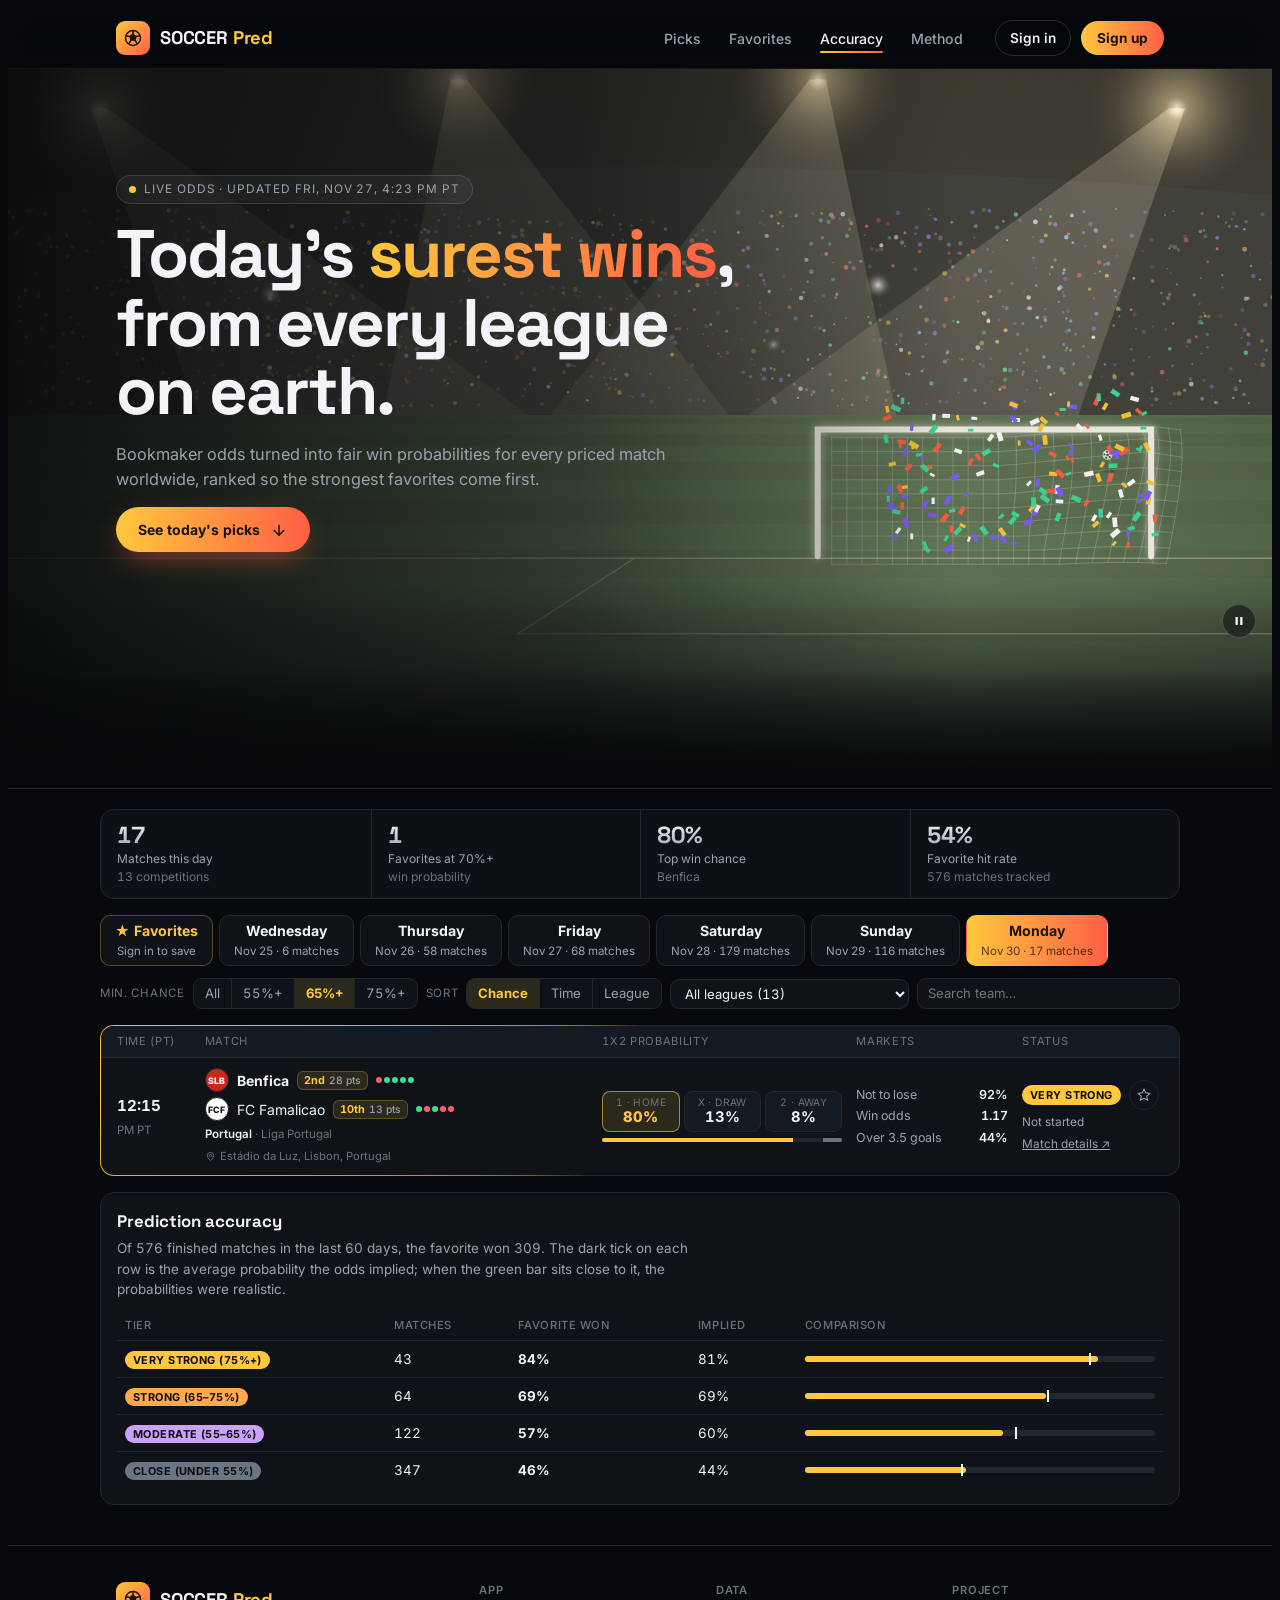
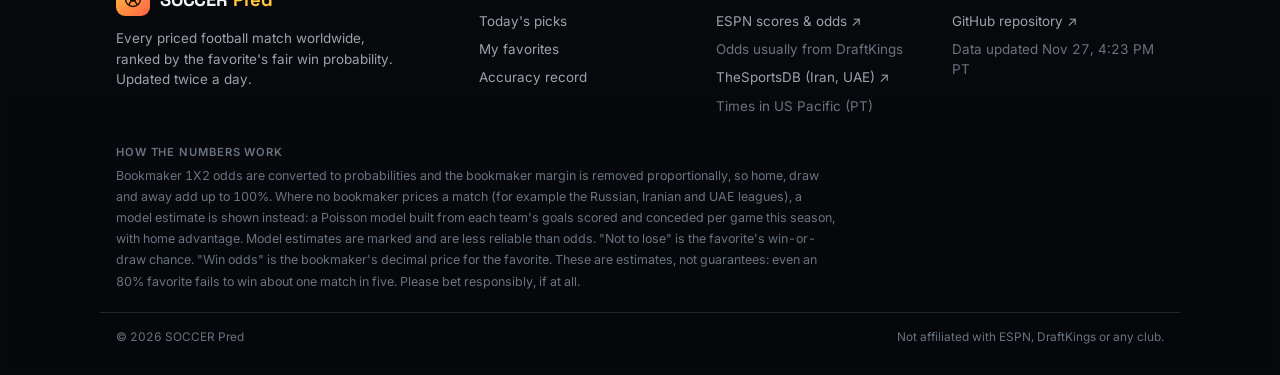
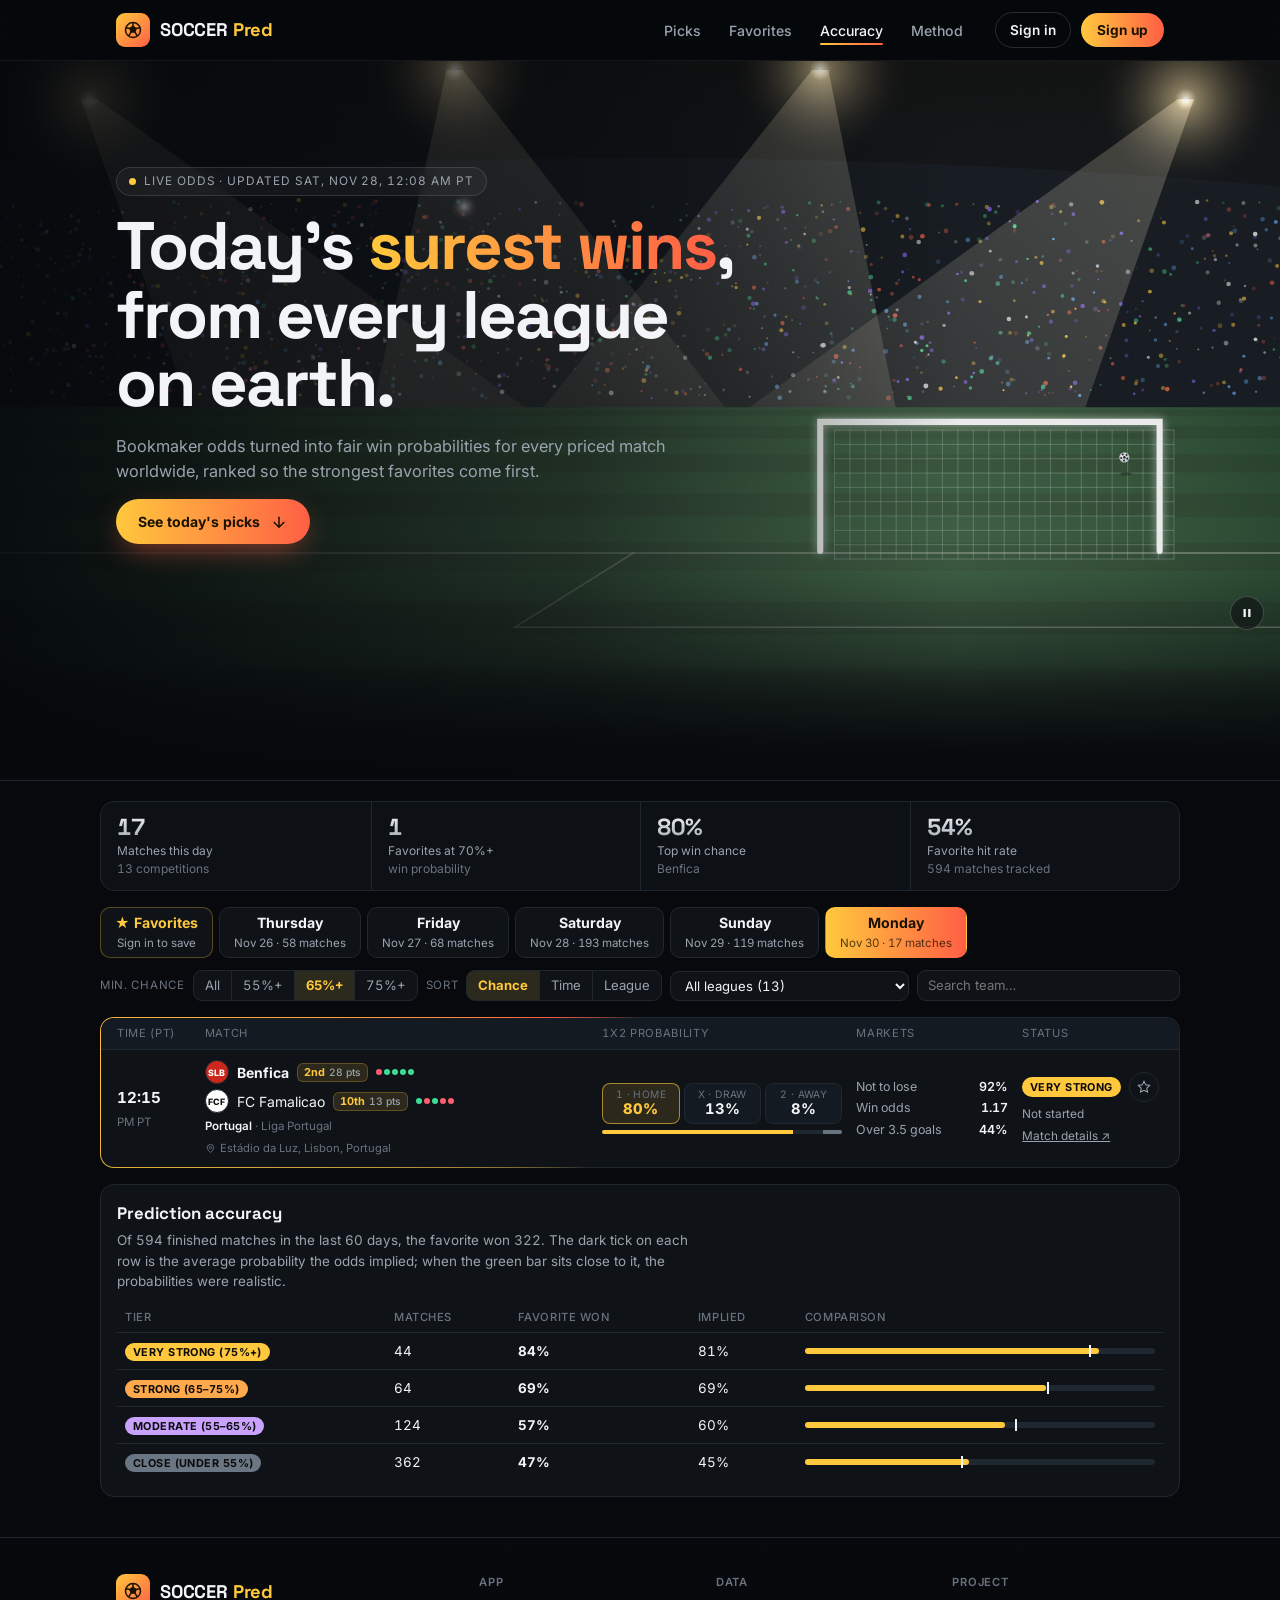
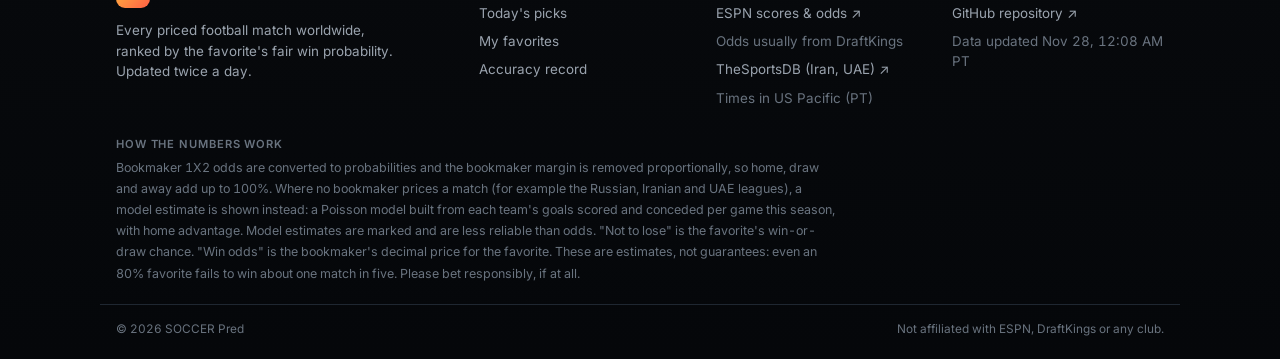
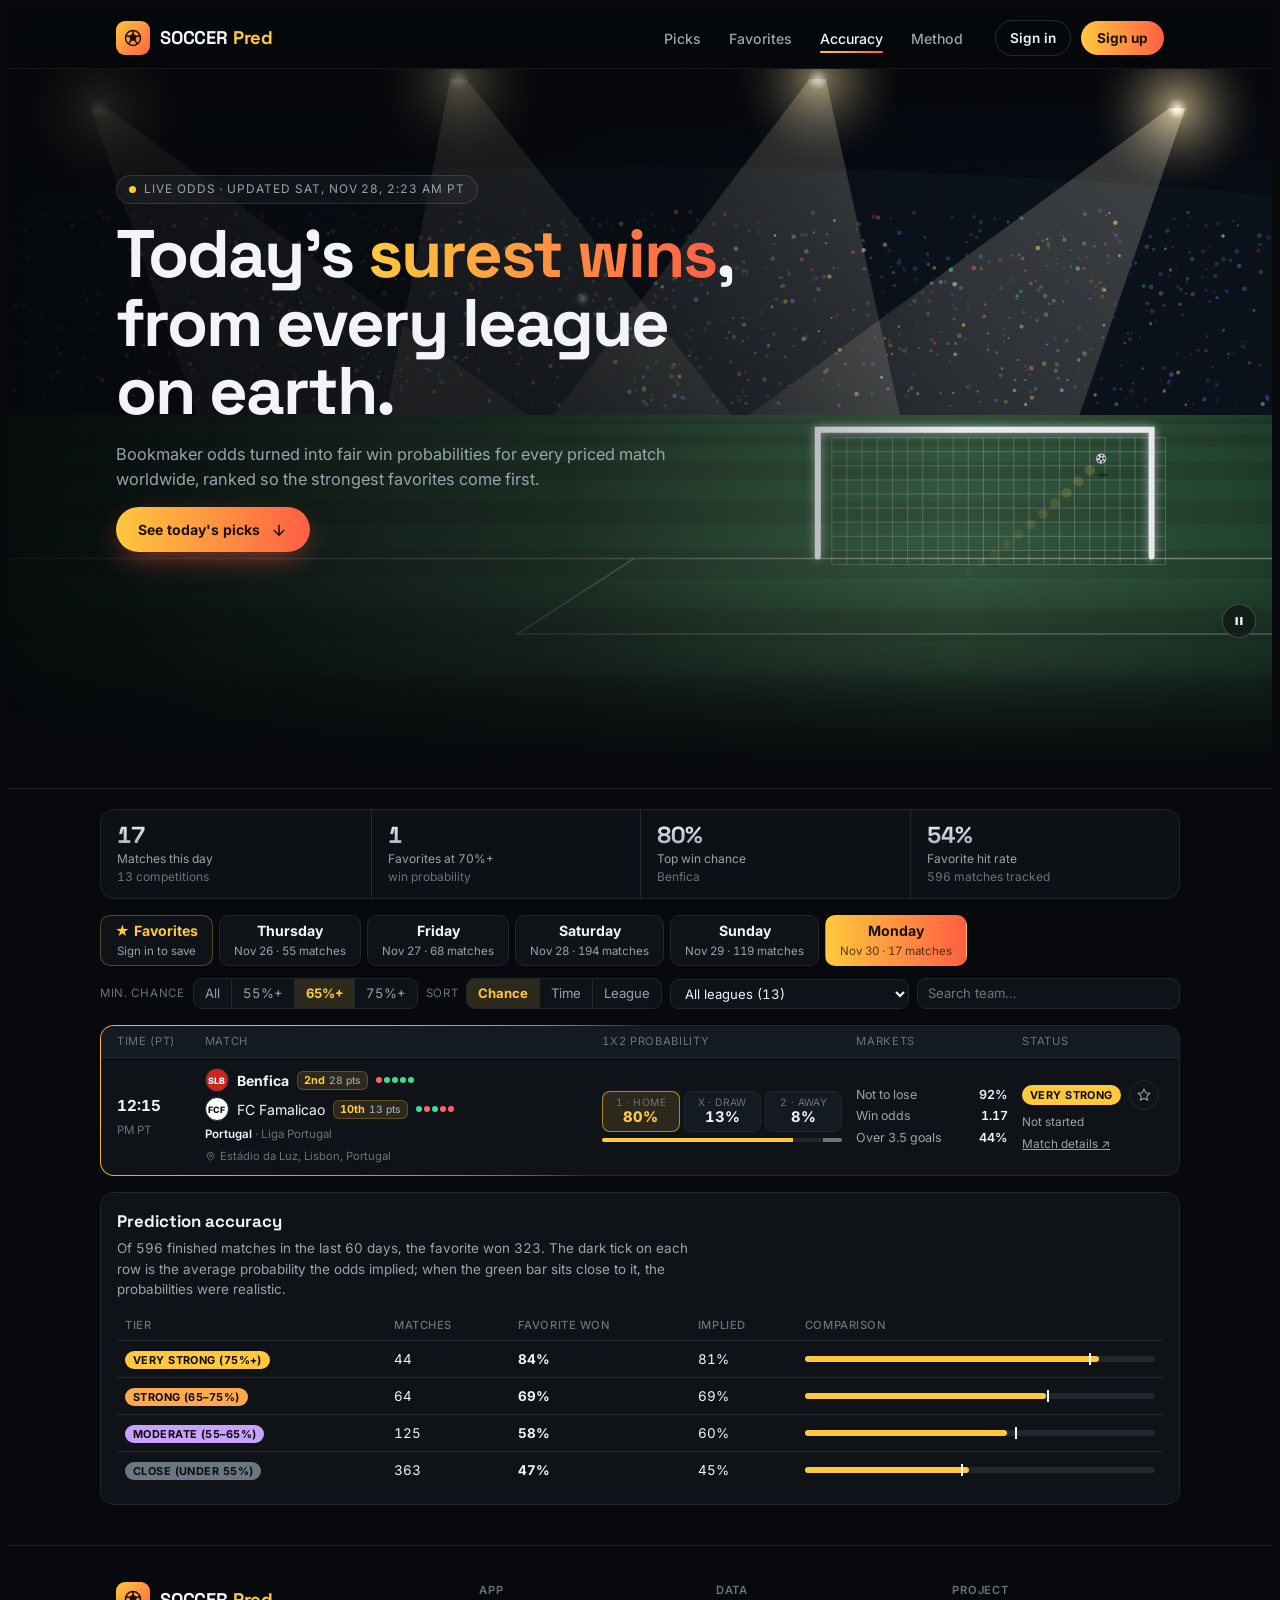
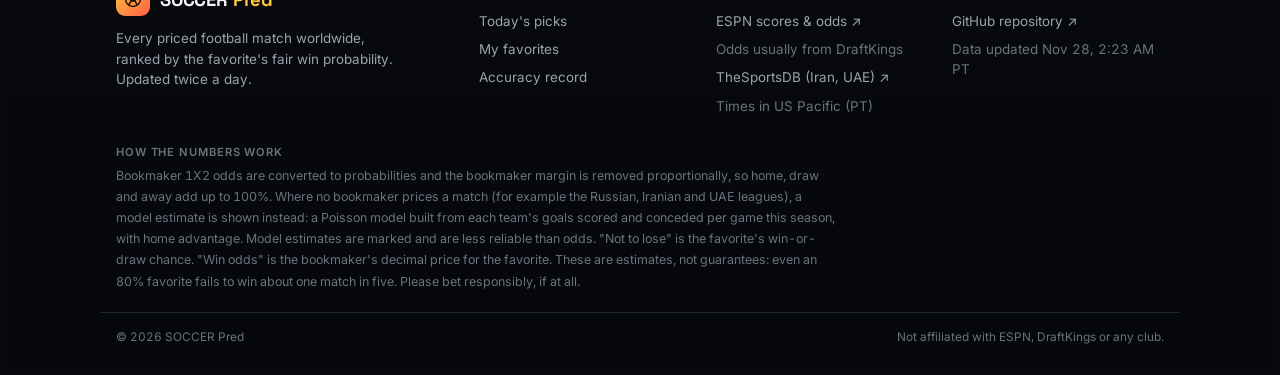
